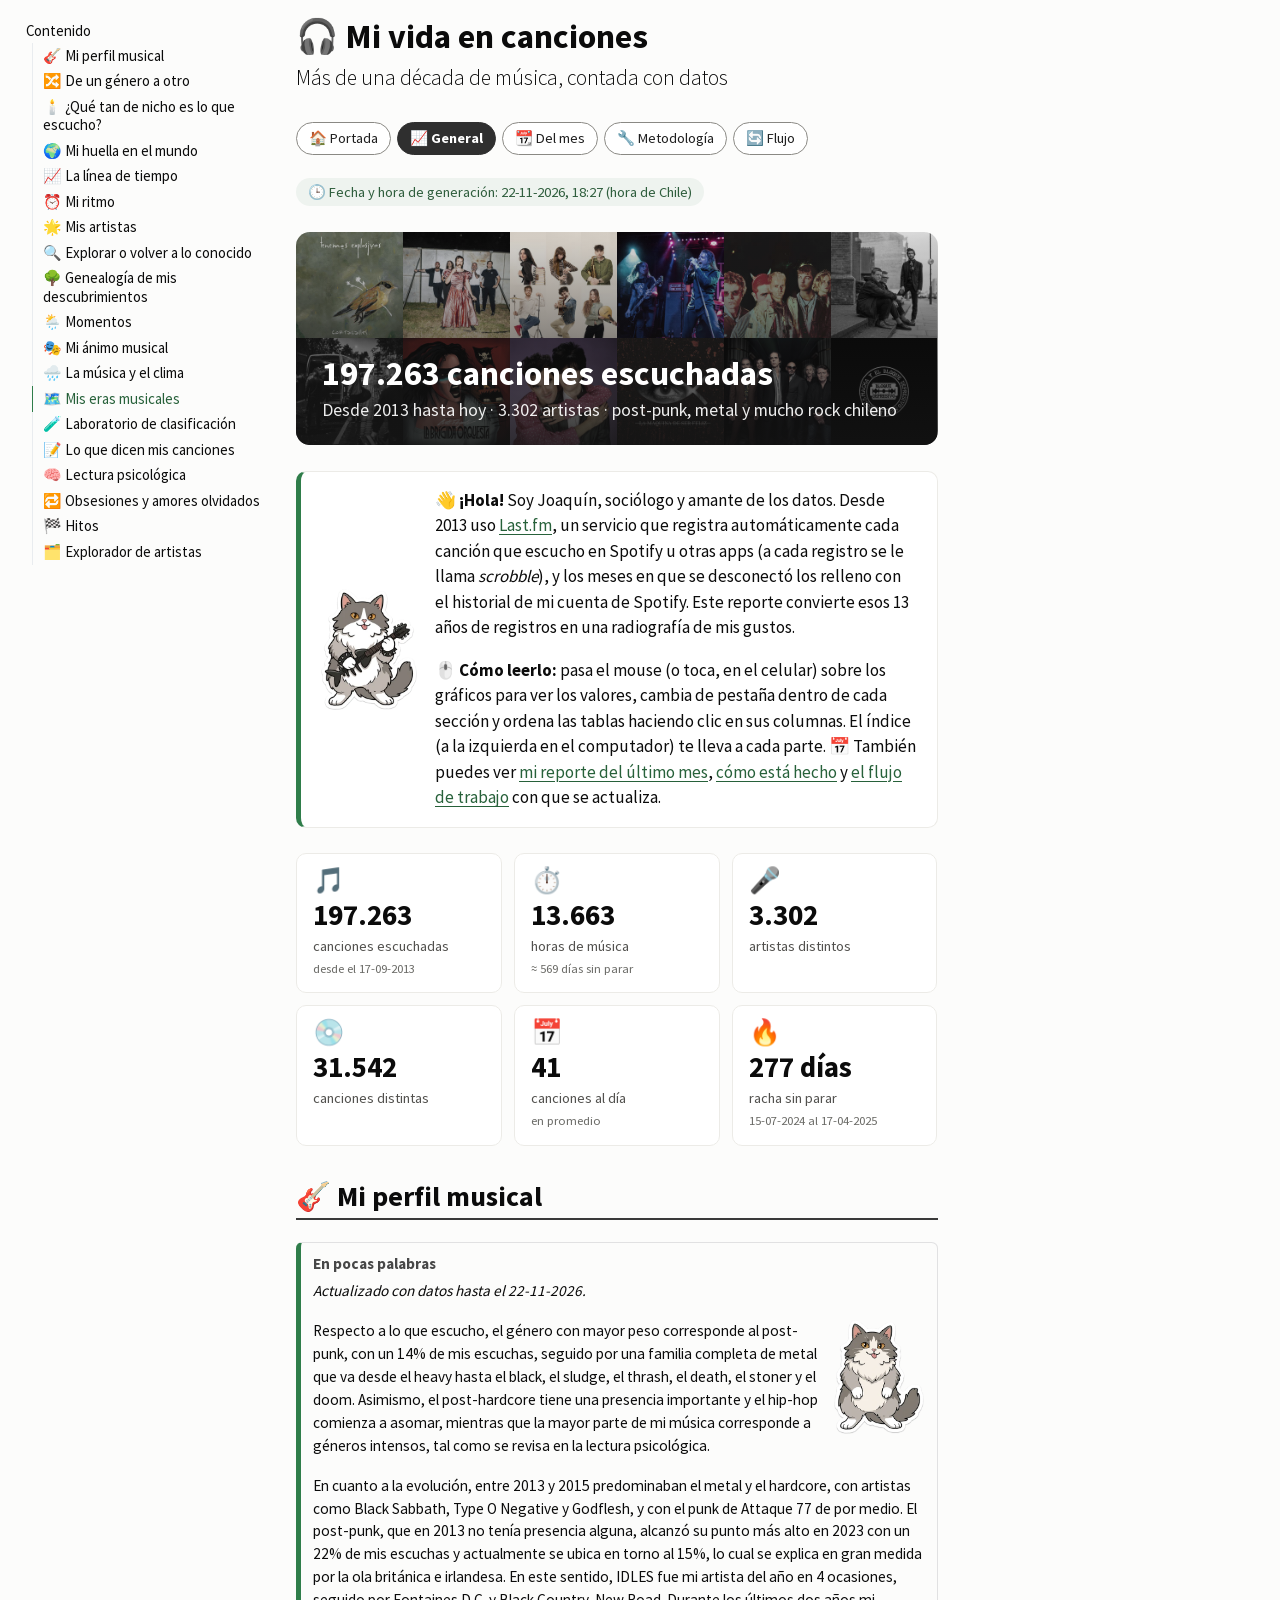
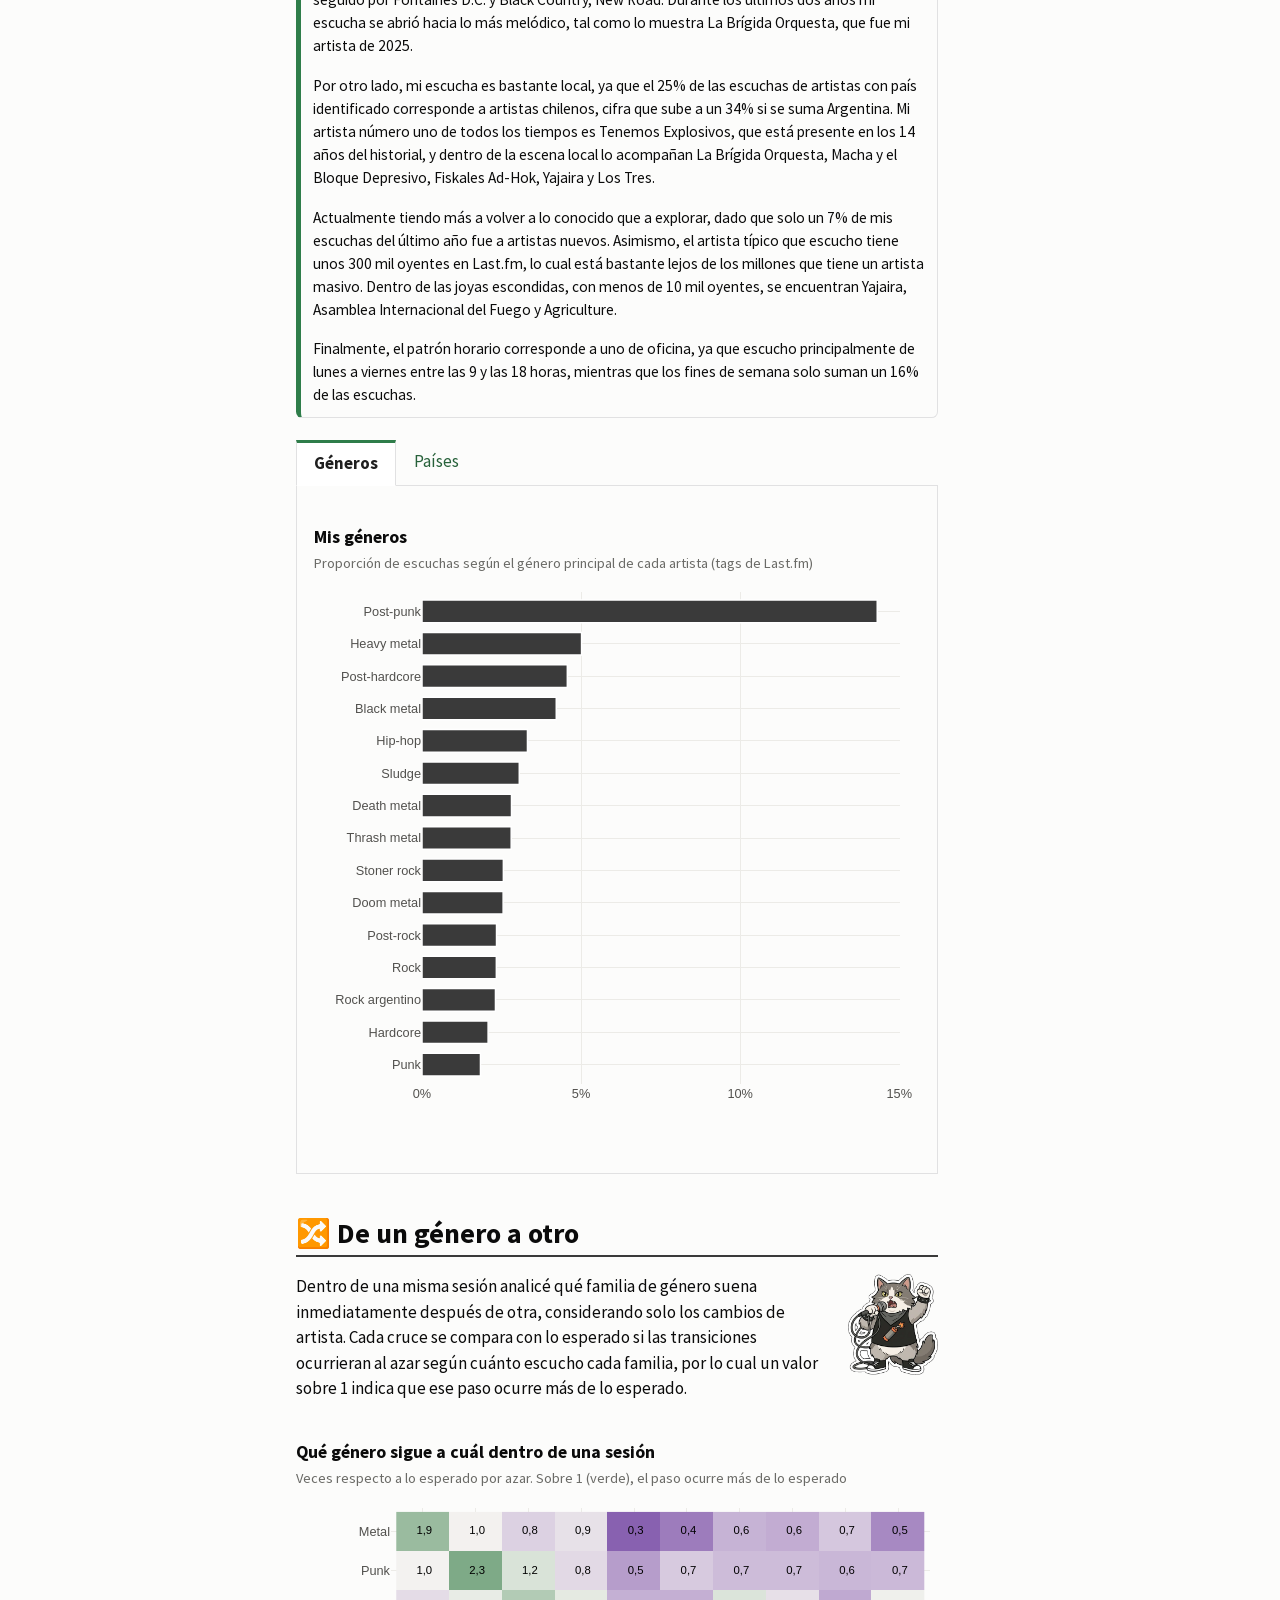
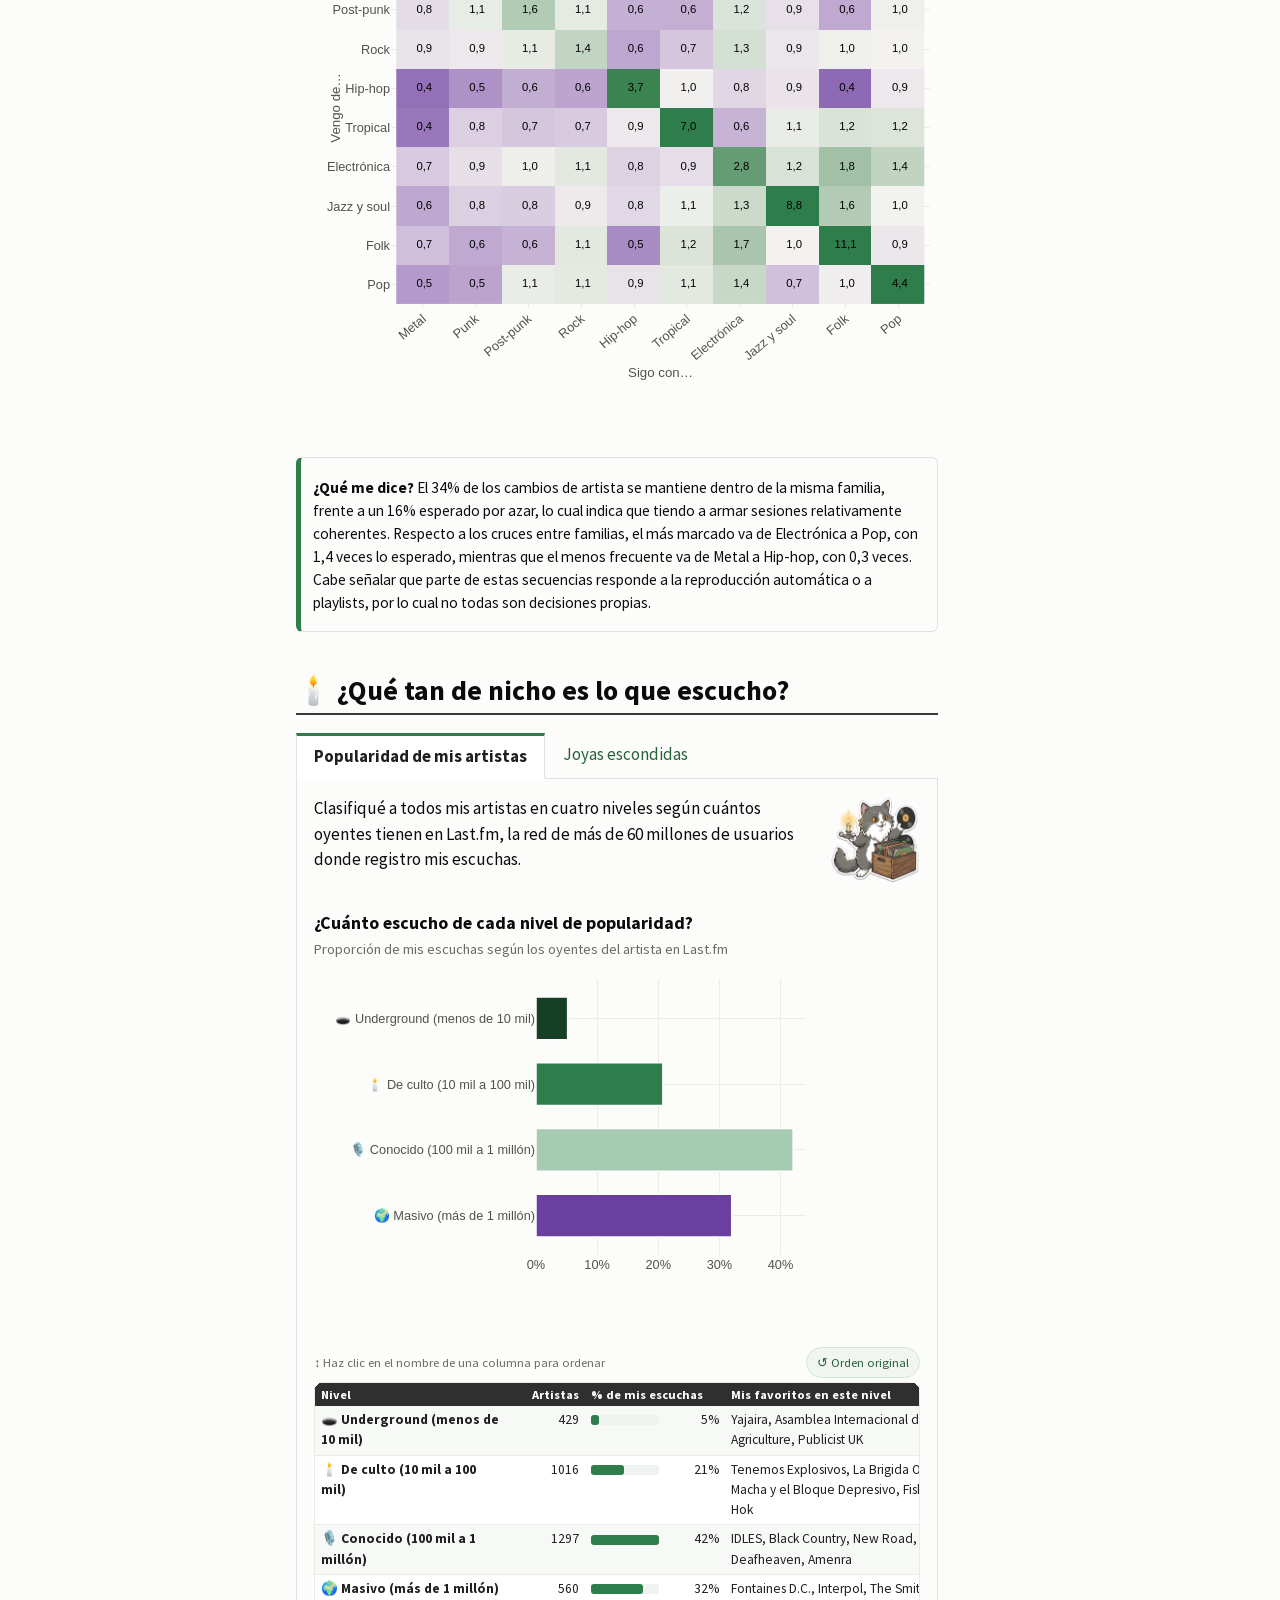
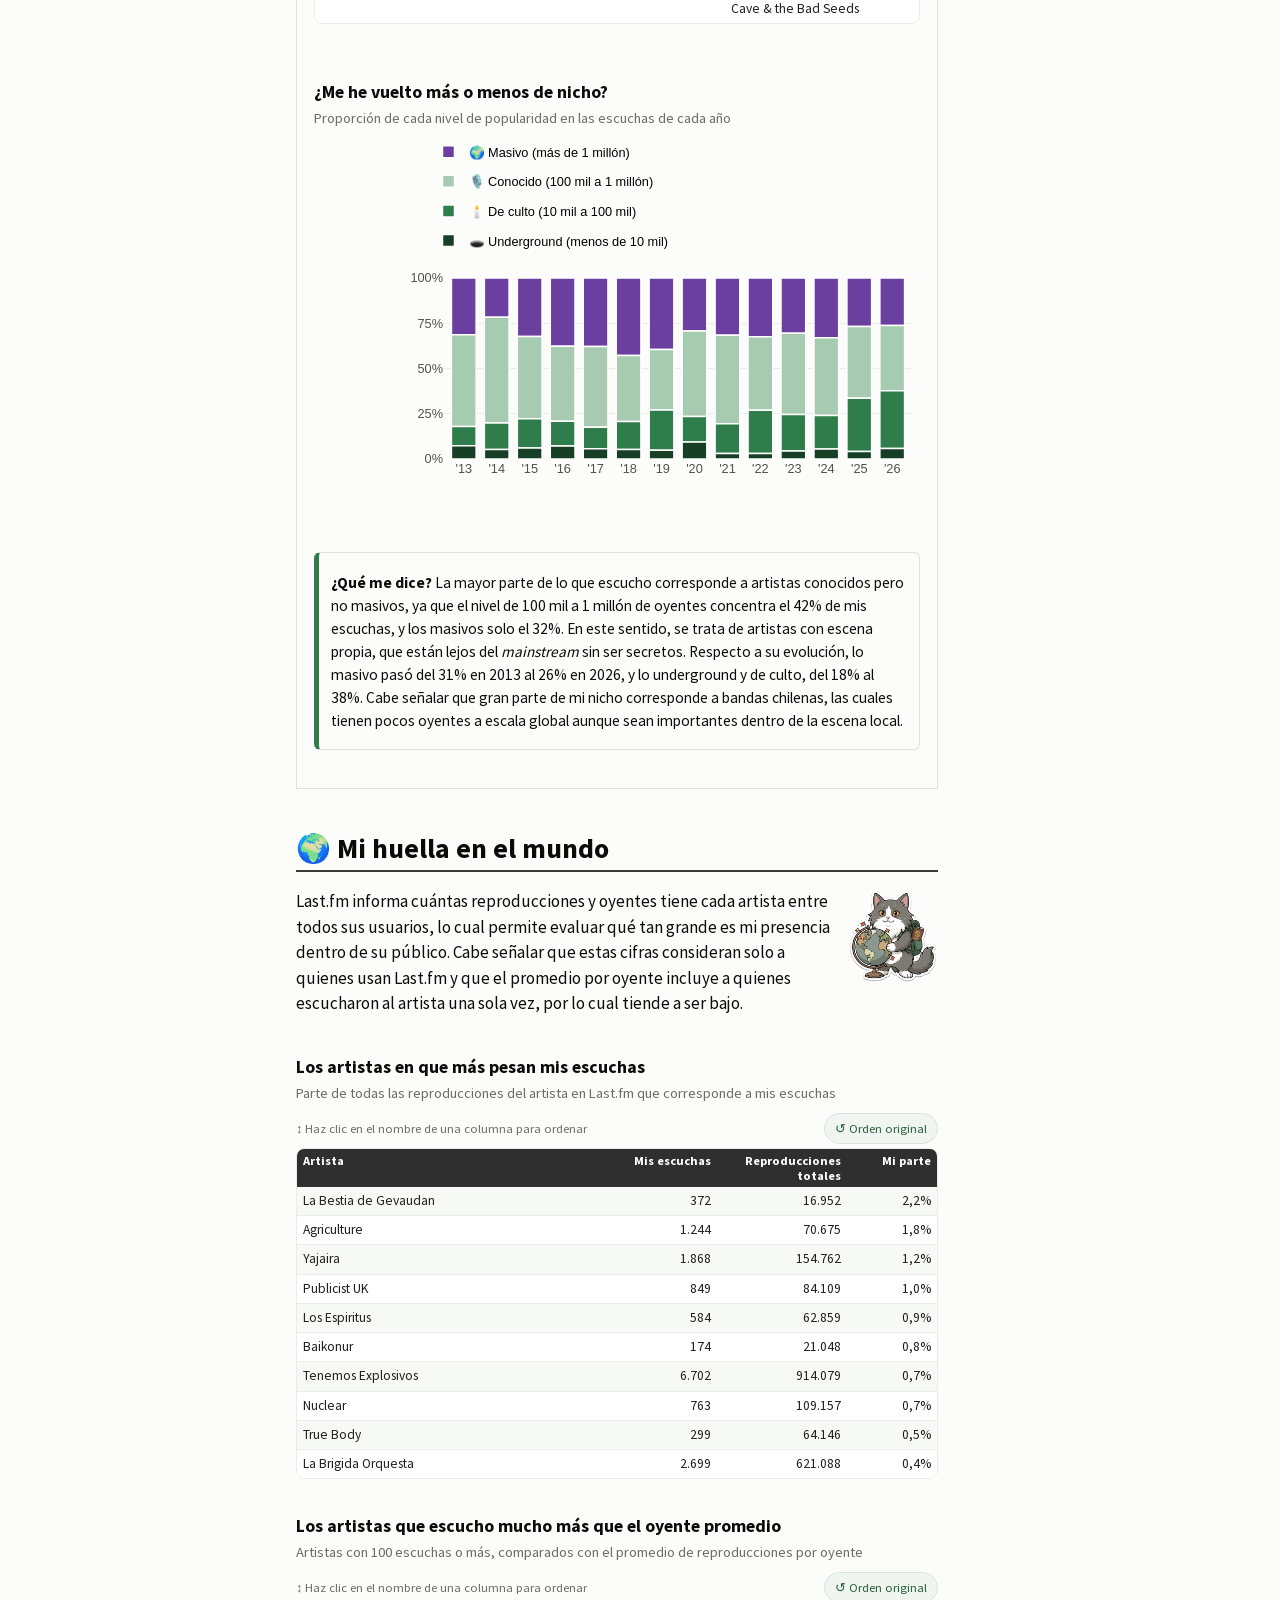
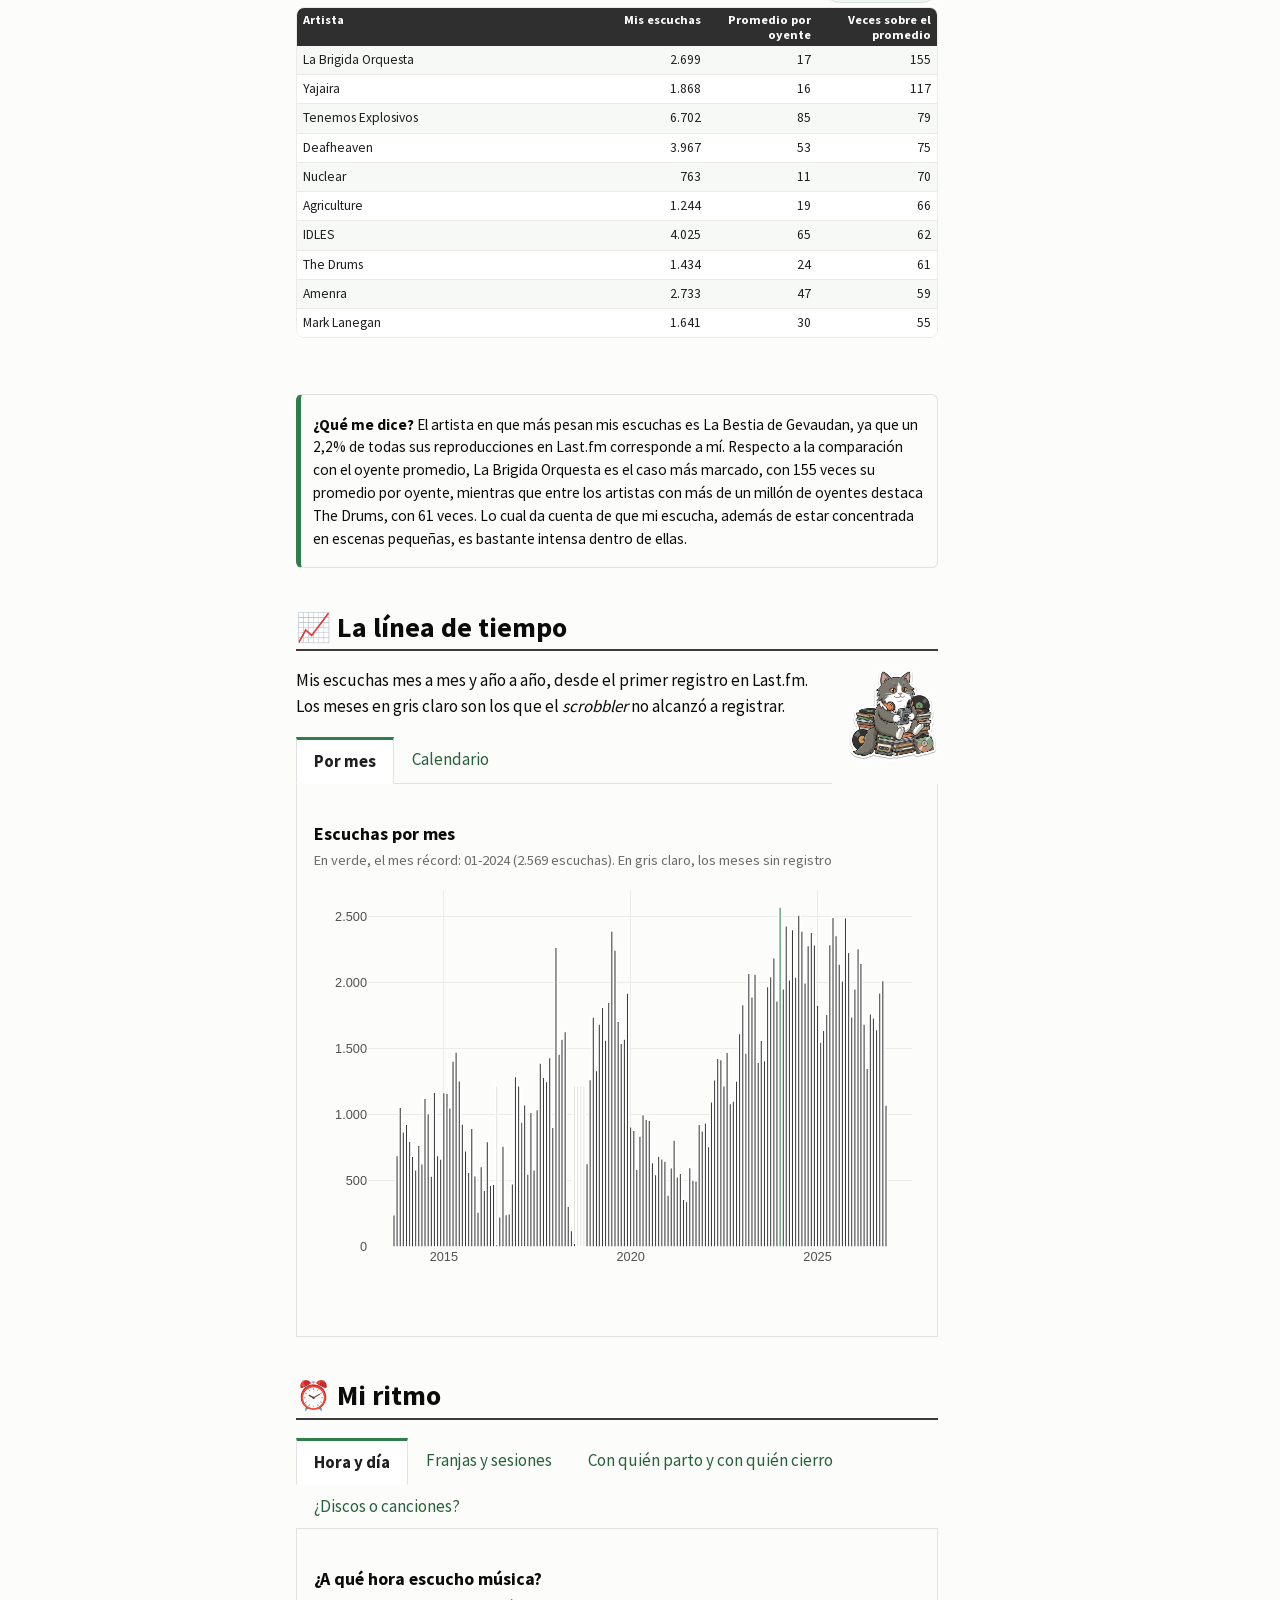
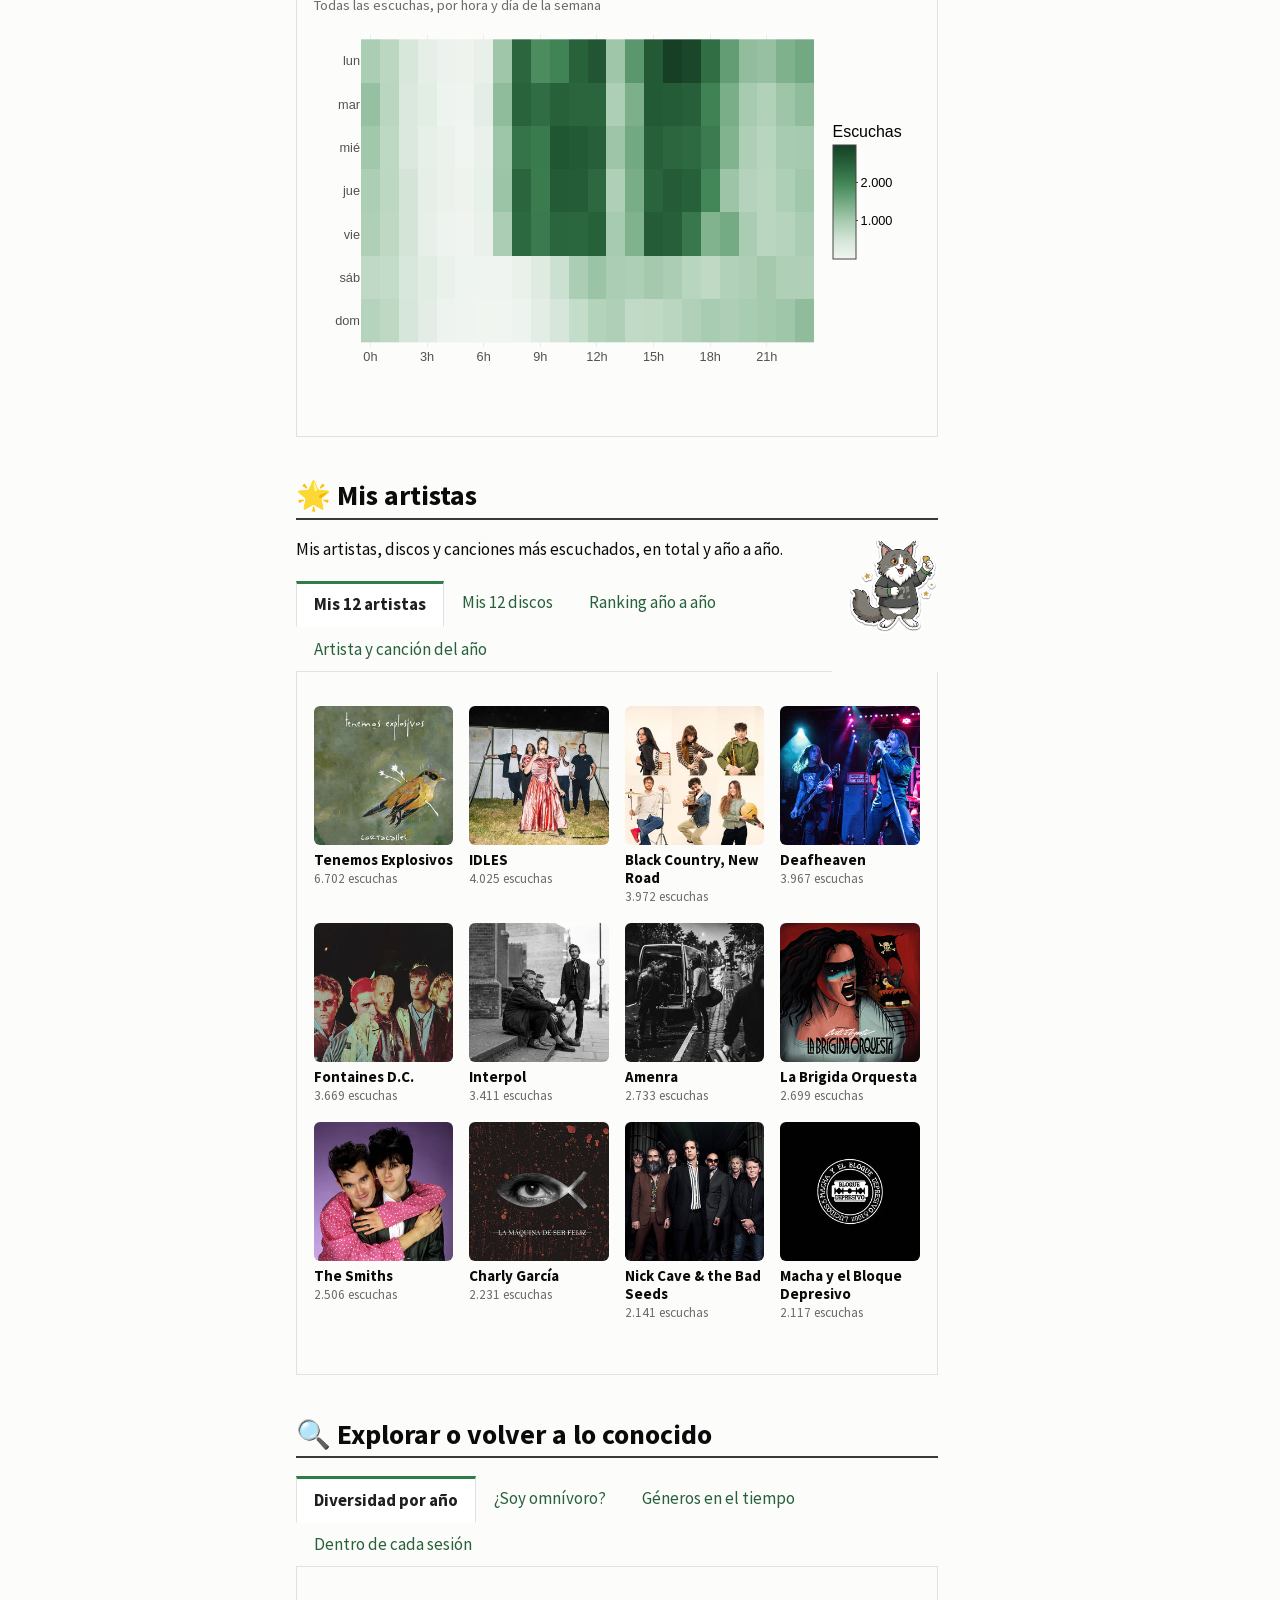
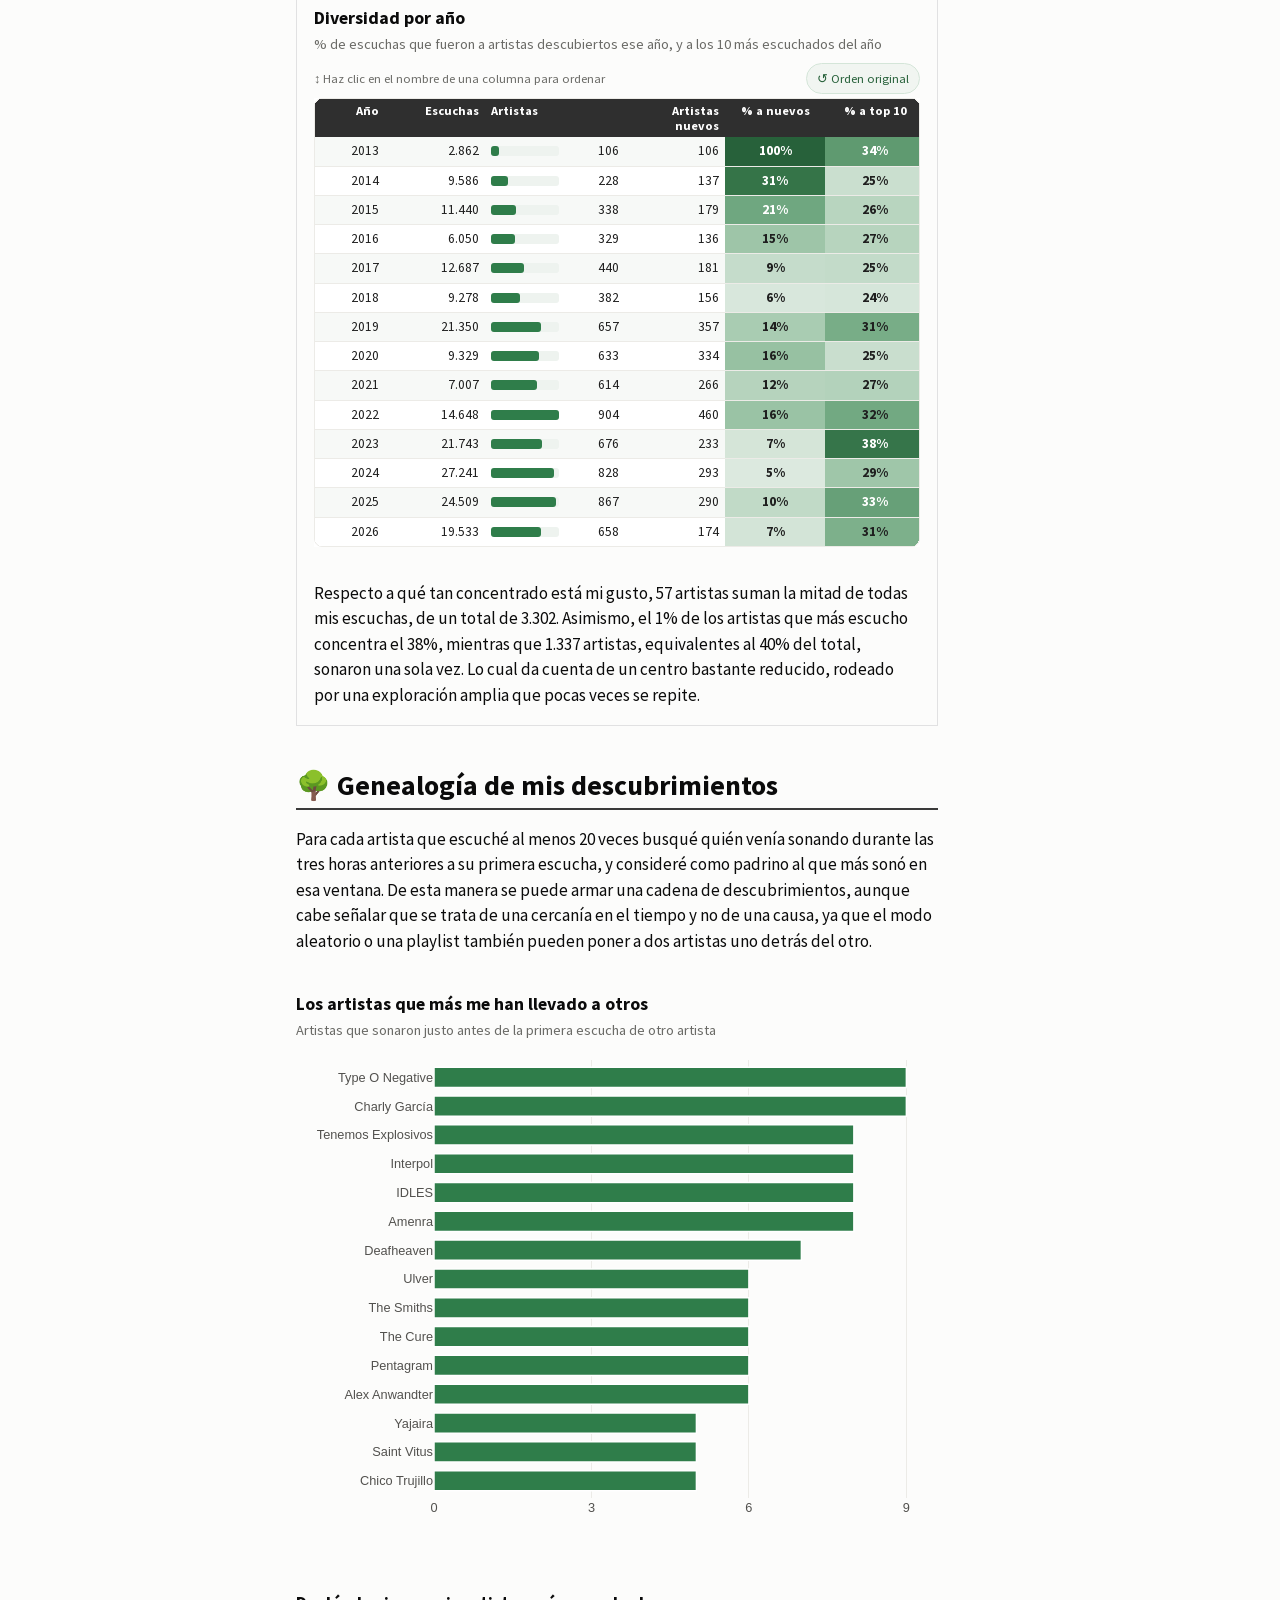
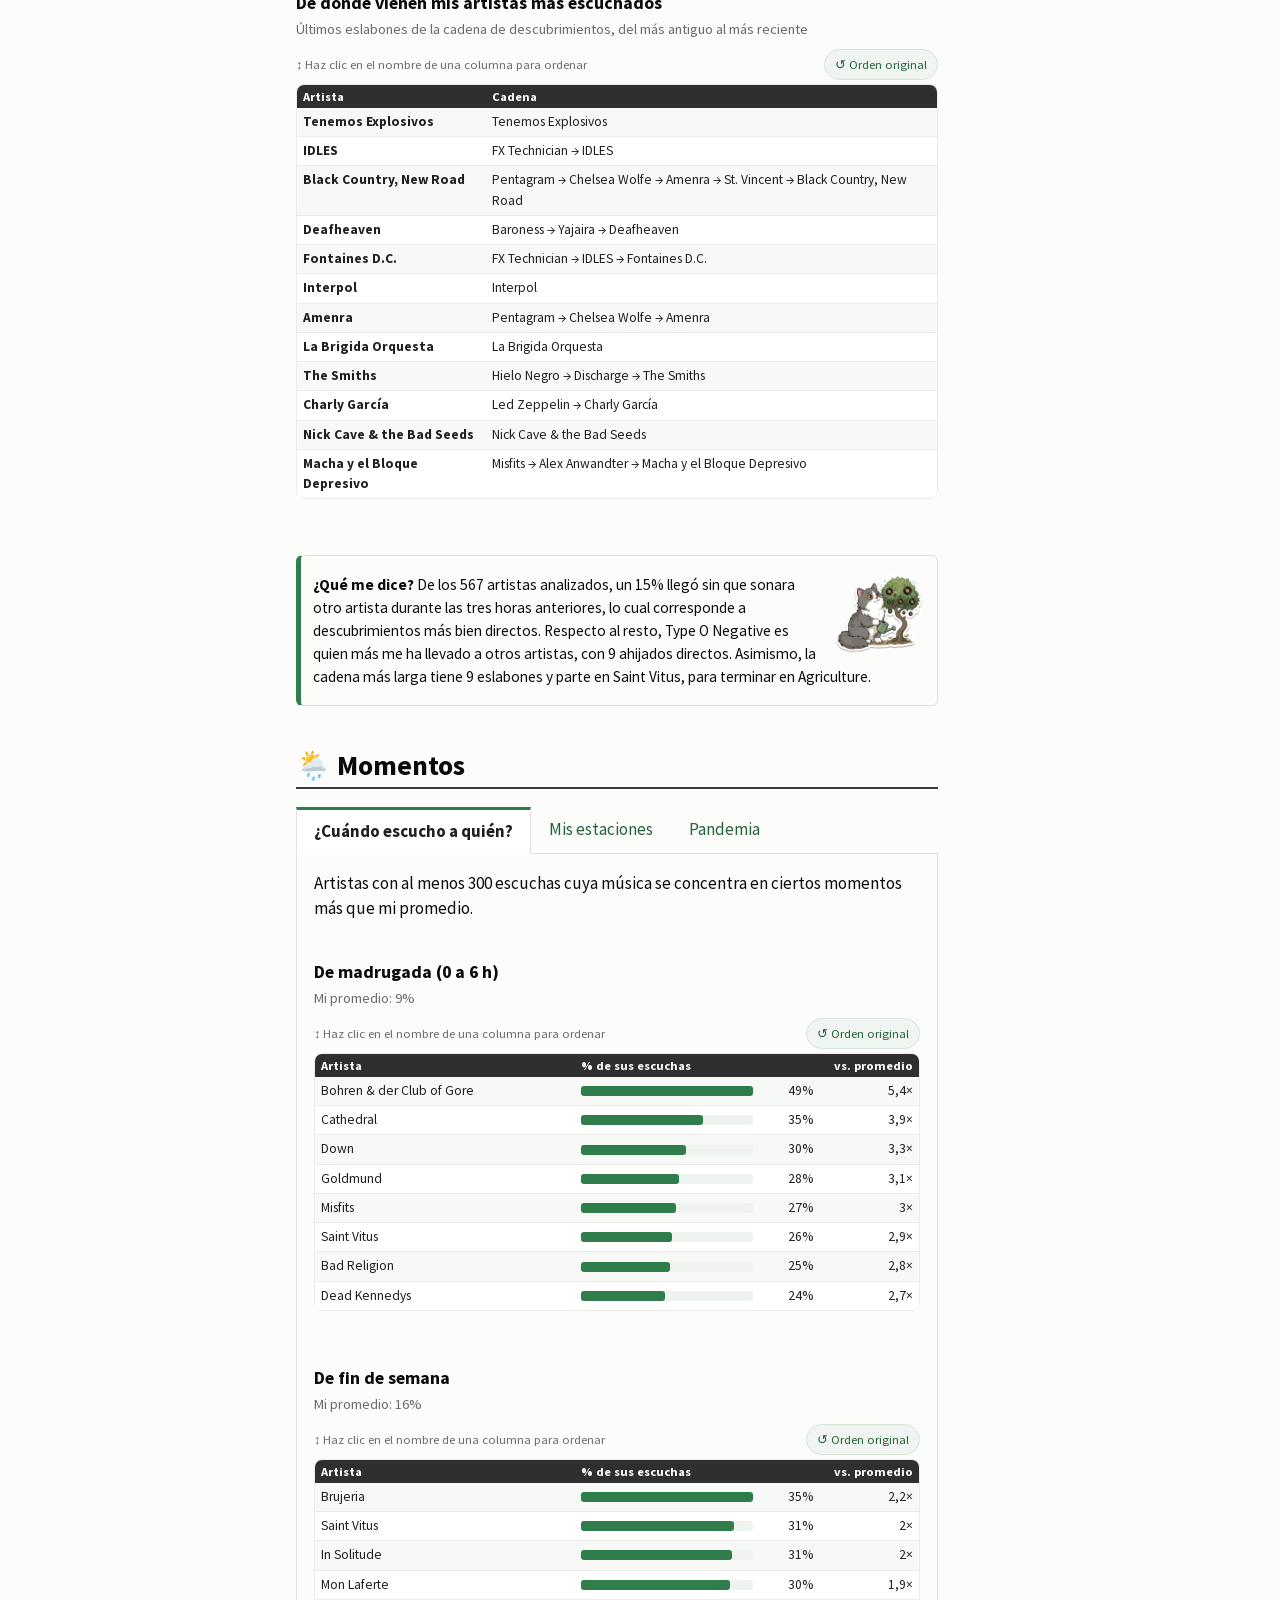
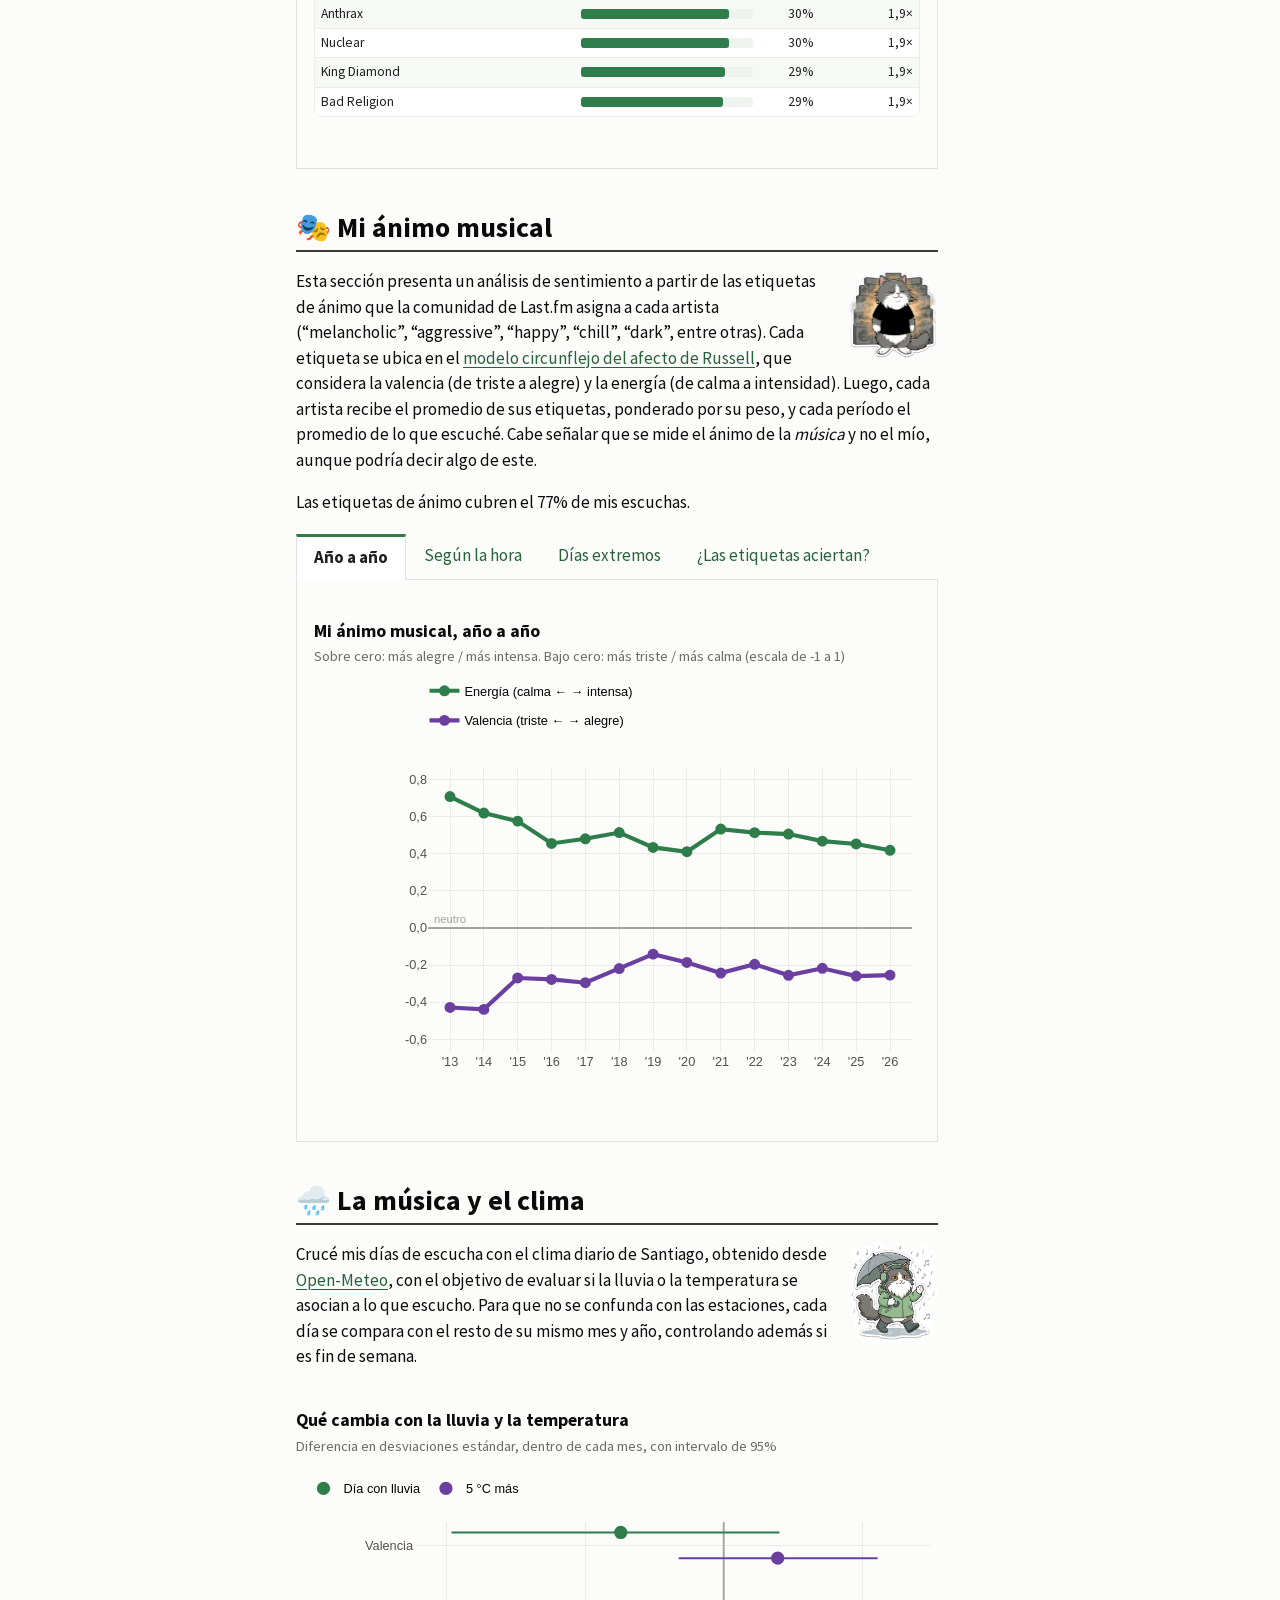
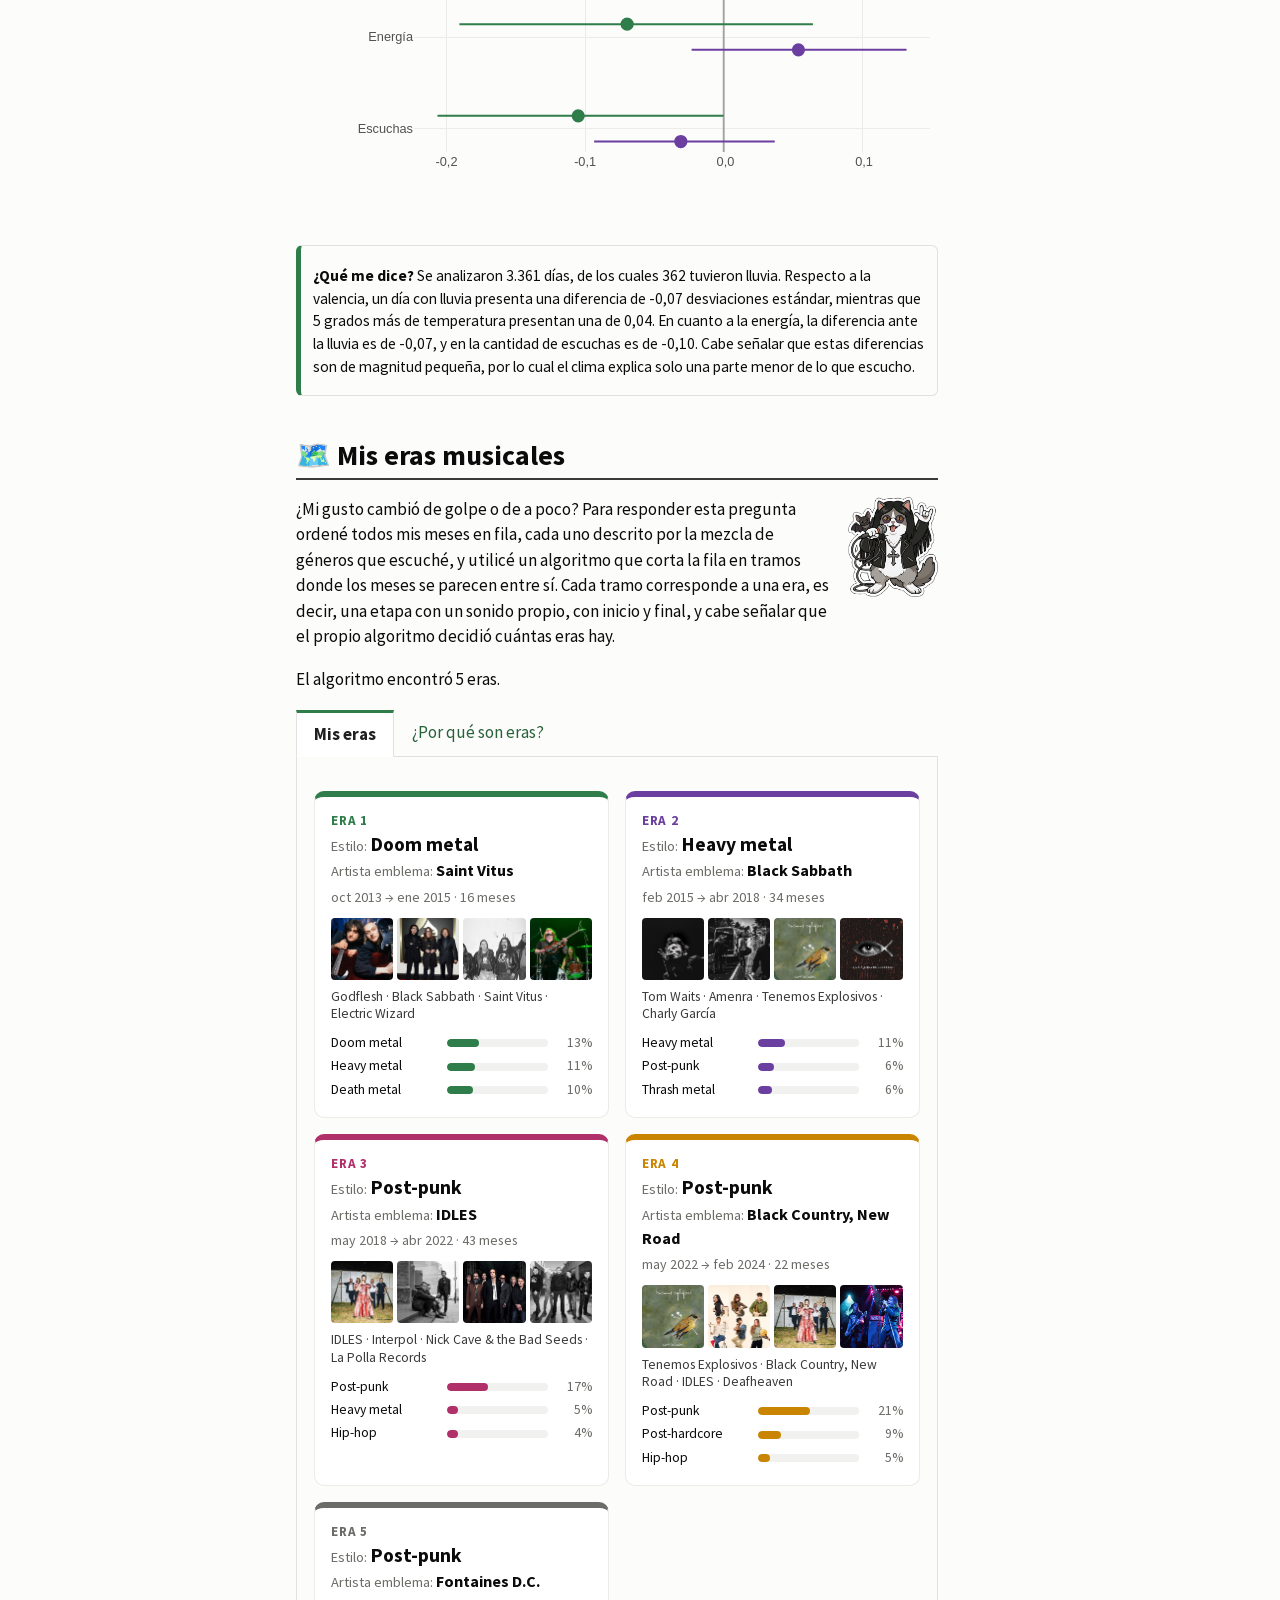
==== docs/analisis_escuchas.html @ 3fcf400b "change: reportes con las 5 letras de Tenemos Explosivos revisadas por Joaquín Cultura de la servidum" ====
<!DOCTYPE html>
<html xmlns="http://www.w3.org/1999/xhtml" lang="es" xml:lang="es"><head>

<meta charset="utf-8">
<meta name="generator" content="quarto-1.10.19">

<meta name="viewport" content="width=device-width, initial-scale=1.0, user-scalable=yes">


<title>🎧 Mi vida en canciones</title>
<style>

span.smallcaps{font-variant: small-caps;}
div.columns{display: flex; gap: 1.5em;}
div.column{flex: auto;}
@media screen {
div.columns{gap: min(4vw, 1.5em);}
div.column{overflow-x: auto;}
}
div.hanging-indent{margin-left: 1.5em; text-indent: -1.5em;}
ul.task-list{list-style: none;}
ul.task-list li input[type="checkbox"] {
width: 0.8em;
margin: 0 0.8em 0.2em -1em;  vertical-align: middle;
}
</style>


<script>/*!
 * clipboard.js v2.0.11
 * https://clipboardjs.com/
 *
 * Licensed MIT © Zeno Rocha
 */
!function(t,e){"object"==typeof exports&&"object"==typeof module?module.exports=e():"function"==typeof define&&define.amd?define([],e):"object"==typeof exports?exports.ClipboardJS=e():t.ClipboardJS=e()}(this,function(){return n={686:function(t,e,n){"use strict";n.d(e,{default:function(){return b}});var e=n(279),i=n.n(e),e=n(370),u=n.n(e),e=n(817),r=n.n(e);function c(t){try{return document.execCommand(t)}catch(t){return}}var a=function(t){t=r()(t);return c("cut"),t};function o(t,e){var n,o,t=(n=t,o="rtl"===document.documentElement.getAttribute("dir"),(t=document.createElement("textarea")).style.fontSize="12pt",t.style.border="0",t.style.padding="0",t.style.margin="0",t.style.position="absolute",t.style[o?"right":"left"]="-9999px",o=window.pageYOffset||document.documentElement.scrollTop,t.style.top="".concat(o,"px"),t.setAttribute("readonly",""),t.value=n,t);return e.container.appendChild(t),e=r()(t),c("copy"),t.remove(),e}var f=function(t){var e=1<arguments.length&&void 0!==arguments[1]?arguments[1]:{container:document.body},n="";return"string"==typeof t?n=o(t,e):t instanceof HTMLInputElement&&!["text","search","url","tel","password"].includes(null==t?void 0:t.type)?n=o(t.value,e):(n=r()(t),c("copy")),n};function l(t){return(l="function"==typeof Symbol&&"symbol"==typeof Symbol.iterator?function(t){return typeof t}:function(t){return t&&"function"==typeof Symbol&&t.constructor===Symbol&&t!==Symbol.prototype?"symbol":typeof t})(t)}var s=function(){var t=0<arguments.length&&void 0!==arguments[0]?arguments[0]:{},e=t.action,n=void 0===e?"copy":e,o=t.container,e=t.target,t=t.text;if("copy"!==n&&"cut"!==n)throw new Error('Invalid "action" value, use either "copy" or "cut"');if(void 0!==e){if(!e||"object"!==l(e)||1!==e.nodeType)throw new Error('Invalid "target" value, use a valid Element');if("copy"===n&&e.hasAttribute("disabled"))throw new Error('Invalid "target" attribute. Please use "readonly" instead of "disabled" attribute');if("cut"===n&&(e.hasAttribute("readonly")||e.hasAttribute("disabled")))throw new Error('Invalid "target" attribute. You can\'t cut text from elements with "readonly" or "disabled" attributes')}return t?f(t,{container:o}):e?"cut"===n?a(e):f(e,{container:o}):void 0};function p(t){return(p="function"==typeof Symbol&&"symbol"==typeof Symbol.iterator?function(t){return typeof t}:function(t){return t&&"function"==typeof Symbol&&t.constructor===Symbol&&t!==Symbol.prototype?"symbol":typeof t})(t)}function d(t,e){for(var n=0;n<e.length;n++){var o=e[n];o.enumerable=o.enumerable||!1,o.configurable=!0,"value"in o&&(o.writable=!0),Object.defineProperty(t,o.key,o)}}function y(t,e){return(y=Object.setPrototypeOf||function(t,e){return t.__proto__=e,t})(t,e)}function h(n){var o=function(){if("undefined"==typeof Reflect||!Reflect.construct)return!1;if(Reflect.construct.sham)return!1;if("function"==typeof Proxy)return!0;try{return Date.prototype.toString.call(Reflect.construct(Date,[],function(){})),!0}catch(t){return!1}}();return function(){var t,e=v(n);return t=o?(t=v(this).constructor,Reflect.construct(e,arguments,t)):e.apply(this,arguments),e=this,!(t=t)||"object"!==p(t)&&"function"!=typeof t?function(t){if(void 0!==t)return t;throw new ReferenceError("this hasn't been initialised - super() hasn't been called")}(e):t}}function v(t){return(v=Object.setPrototypeOf?Object.getPrototypeOf:function(t){return t.__proto__||Object.getPrototypeOf(t)})(t)}function m(t,e){t="data-clipboard-".concat(t);if(e.hasAttribute(t))return e.getAttribute(t)}var b=function(){!function(t,e){if("function"!=typeof e&&null!==e)throw new TypeError("Super expression must either be null or a function");t.prototype=Object.create(e&&e.prototype,{constructor:{value:t,writable:!0,configurable:!0}}),e&&y(t,e)}(r,i());var t,e,n,o=h(r);function r(t,e){var n;return function(t){if(!(t instanceof r))throw new TypeError("Cannot call a class as a function")}(this),(n=o.call(this)).resolveOptions(e),n.listenClick(t),n}return t=r,n=[{key:"copy",value:function(t){var e=1<arguments.length&&void 0!==arguments[1]?arguments[1]:{container:document.body};return f(t,e)}},{key:"cut",value:function(t){return a(t)}},{key:"isSupported",value:function(){var t=0<arguments.length&&void 0!==arguments[0]?arguments[0]:["copy","cut"],t="string"==typeof t?[t]:t,e=!!document.queryCommandSupported;return t.forEach(function(t){e=e&&!!document.queryCommandSupported(t)}),e}}],(e=[{key:"resolveOptions",value:function(){var t=0<arguments.length&&void 0!==arguments[0]?arguments[0]:{};this.action="function"==typeof t.action?t.action:this.defaultAction,this.target="function"==typeof t.target?t.target:this.defaultTarget,this.text="function"==typeof t.text?t.text:this.defaultText,this.container="object"===p(t.container)?t.container:document.body}},{key:"listenClick",value:function(t){var e=this;this.listener=u()(t,"click",function(t){return e.onClick(t)})}},{key:"onClick",value:function(t){var e=t.delegateTarget||t.currentTarget,n=this.action(e)||"copy",t=s({action:n,container:this.container,target:this.target(e),text:this.text(e)});this.emit(t?"success":"error",{action:n,text:t,trigger:e,clearSelection:function(){e&&e.focus(),window.getSelection().removeAllRanges()}})}},{key:"defaultAction",value:function(t){return m("action",t)}},{key:"defaultTarget",value:function(t){t=m("target",t);if(t)return document.querySelector(t)}},{key:"defaultText",value:function(t){return m("text",t)}},{key:"destroy",value:function(){this.listener.destroy()}}])&&d(t.prototype,e),n&&d(t,n),r}()},828:function(t){var e;"undefined"==typeof Element||Element.prototype.matches||((e=Element.prototype).matches=e.matchesSelector||e.mozMatchesSelector||e.msMatchesSelector||e.oMatchesSelector||e.webkitMatchesSelector),t.exports=function(t,e){for(;t&&9!==t.nodeType;){if("function"==typeof t.matches&&t.matches(e))return t;t=t.parentNode}}},438:function(t,e,n){var u=n(828);function i(t,e,n,o,r){var i=function(e,n,t,o){return function(t){t.delegateTarget=u(t.target,n),t.delegateTarget&&o.call(e,t)}}.apply(this,arguments);return t.addEventListener(n,i,r),{destroy:function(){t.removeEventListener(n,i,r)}}}t.exports=function(t,e,n,o,r){return"function"==typeof t.addEventListener?i.apply(null,arguments):"function"==typeof n?i.bind(null,document).apply(null,arguments):("string"==typeof t&&(t=document.querySelectorAll(t)),Array.prototype.map.call(t,function(t){return i(t,e,n,o,r)}))}},879:function(t,n){n.node=function(t){return void 0!==t&&t instanceof HTMLElement&&1===t.nodeType},n.nodeList=function(t){var e=Object.prototype.toString.call(t);return void 0!==t&&("[object NodeList]"===e||"[object HTMLCollection]"===e)&&"length"in t&&(0===t.length||n.node(t[0]))},n.string=function(t){return"string"==typeof t||t instanceof String},n.fn=function(t){return"[object Function]"===Object.prototype.toString.call(t)}},370:function(t,e,n){var f=n(879),l=n(438);t.exports=function(t,e,n){if(!t&&!e&&!n)throw new Error("Missing required arguments");if(!f.string(e))throw new TypeError("Second argument must be a String");if(!f.fn(n))throw new TypeError("Third argument must be a Function");if(f.node(t))return c=e,a=n,(u=t).addEventListener(c,a),{destroy:function(){u.removeEventListener(c,a)}};if(f.nodeList(t))return o=t,r=e,i=n,Array.prototype.forEach.call(o,function(t){t.addEventListener(r,i)}),{destroy:function(){Array.prototype.forEach.call(o,function(t){t.removeEventListener(r,i)})}};if(f.string(t))return t=t,e=e,n=n,l(document.body,t,e,n);throw new TypeError("First argument must be a String, HTMLElement, HTMLCollection, or NodeList");var o,r,i,u,c,a}},817:function(t){t.exports=function(t){var e,n="SELECT"===t.nodeName?(t.focus(),t.value):"INPUT"===t.nodeName||"TEXTAREA"===t.nodeName?((e=t.hasAttribute("readonly"))||t.setAttribute("readonly",""),t.select(),t.setSelectionRange(0,t.value.length),e||t.removeAttribute("readonly"),t.value):(t.hasAttribute("contenteditable")&&t.focus(),n=window.getSelection(),(e=document.createRange()).selectNodeContents(t),n.removeAllRanges(),n.addRange(e),n.toString());return n}},279:function(t){function e(){}e.prototype={on:function(t,e,n){var o=this.e||(this.e={});return(o[t]||(o[t]=[])).push({fn:e,ctx:n}),this},once:function(t,e,n){var o=this;function r(){o.off(t,r),e.apply(n,arguments)}return r._=e,this.on(t,r,n)},emit:function(t){for(var e=[].slice.call(arguments,1),n=((this.e||(this.e={}))[t]||[]).slice(),o=0,r=n.length;o<r;o++)n[o].fn.apply(n[o].ctx,e);return this},off:function(t,e){var n=this.e||(this.e={}),o=n[t],r=[];if(o&&e)for(var i=0,u=o.length;i<u;i++)o[i].fn!==e&&o[i].fn._!==e&&r.push(o[i]);return r.length?n[t]=r:delete n[t],this}},t.exports=e,t.exports.TinyEmitter=e}},r={},o.n=function(t){var e=t&&t.__esModule?function(){return t.default}:function(){return t};return o.d(e,{a:e}),e},o.d=function(t,e){for(var n in e)o.o(e,n)&&!o.o(t,n)&&Object.defineProperty(t,n,{enumerable:!0,get:e[n]})},o.o=function(t,e){return Object.prototype.hasOwnProperty.call(t,e)},o(686).default;function o(t){if(r[t])return r[t].exports;var e=r[t]={exports:{}};return n[t](e,e.exports,o),e.exports}var n,r});</script>
<script src="[data-uri]" type="module"></script>
<script src="[data-uri]" type="module"></script>
<script>/**
 * @popperjs/core v2.11.7 - MIT License
 */

!function(e,t){"object"==typeof exports&&"undefined"!=typeof module?t(exports):"function"==typeof define&&define.amd?define(["exports"],t):t((e="undefined"!=typeof globalThis?globalThis:e||self).Popper={})}(this,(function(e){"use strict";function t(e){if(null==e)return window;if("[object Window]"!==e.toString()){var t=e.ownerDocument;return t&&t.defaultView||window}return e}function n(e){return e instanceof t(e).Element||e instanceof Element}function r(e){return e instanceof t(e).HTMLElement||e instanceof HTMLElement}function o(e){return"undefined"!=typeof ShadowRoot&&(e instanceof t(e).ShadowRoot||e instanceof ShadowRoot)}var i=Math.max,a=Math.min,s=Math.round;function f(){var e=navigator.userAgentData;return null!=e&&e.brands&&Array.isArray(e.brands)?e.brands.map((function(e){return e.brand+"/"+e.version})).join(" "):navigator.userAgent}function c(){return!/^((?!chrome|android).)*safari/i.test(f())}function p(e,o,i){void 0===o&&(o=!1),void 0===i&&(i=!1);var a=e.getBoundingClientRect(),f=1,p=1;o&&r(e)&&(f=e.offsetWidth>0&&s(a.width)/e.offsetWidth||1,p=e.offsetHeight>0&&s(a.height)/e.offsetHeight||1);var u=(n(e)?t(e):window).visualViewport,l=!c()&&i,d=(a.left+(l&&u?u.offsetLeft:0))/f,h=(a.top+(l&&u?u.offsetTop:0))/p,m=a.width/f,v=a.height/p;return{width:m,height:v,top:h,right:d+m,bottom:h+v,left:d,x:d,y:h}}function u(e){var n=t(e);return{scrollLeft:n.pageXOffset,scrollTop:n.pageYOffset}}function l(e){return e?(e.nodeName||"").toLowerCase():null}function d(e){return((n(e)?e.ownerDocument:e.document)||window.document).documentElement}function h(e){return p(d(e)).left+u(e).scrollLeft}function m(e){return t(e).getComputedStyle(e)}function v(e){var t=m(e),n=t.overflow,r=t.overflowX,o=t.overflowY;return/auto|scroll|overlay|hidden/.test(n+o+r)}function y(e,n,o){void 0===o&&(o=!1);var i,a,f=r(n),c=r(n)&&function(e){var t=e.getBoundingClientRect(),n=s(t.width)/e.offsetWidth||1,r=s(t.height)/e.offsetHeight||1;return 1!==n||1!==r}(n),m=d(n),y=p(e,c,o),g={scrollLeft:0,scrollTop:0},b={x:0,y:0};return(f||!f&&!o)&&(("body"!==l(n)||v(m))&&(g=(i=n)!==t(i)&&r(i)?{scrollLeft:(a=i).scrollLeft,scrollTop:a.scrollTop}:u(i)),r(n)?((b=p(n,!0)).x+=n.clientLeft,b.y+=n.clientTop):m&&(b.x=h(m))),{x:y.left+g.scrollLeft-b.x,y:y.top+g.scrollTop-b.y,width:y.width,height:y.height}}function g(e){var t=p(e),n=e.offsetWidth,r=e.offsetHeight;return Math.abs(t.width-n)<=1&&(n=t.width),Math.abs(t.height-r)<=1&&(r=t.height),{x:e.offsetLeft,y:e.offsetTop,width:n,height:r}}function b(e){return"html"===l(e)?e:e.assignedSlot||e.parentNode||(o(e)?e.host:null)||d(e)}function x(e){return["html","body","#document"].indexOf(l(e))>=0?e.ownerDocument.body:r(e)&&v(e)?e:x(b(e))}function w(e,n){var r;void 0===n&&(n=[]);var o=x(e),i=o===(null==(r=e.ownerDocument)?void 0:r.body),a=t(o),s=i?[a].concat(a.visualViewport||[],v(o)?o:[]):o,f=n.concat(s);return i?f:f.concat(w(b(s)))}function O(e){return["table","td","th"].indexOf(l(e))>=0}function j(e){return r(e)&&"fixed"!==m(e).position?e.offsetParent:null}function E(e){for(var n=t(e),i=j(e);i&&O(i)&&"static"===m(i).position;)i=j(i);return i&&("html"===l(i)||"body"===l(i)&&"static"===m(i).position)?n:i||function(e){var t=/firefox/i.test(f());if(/Trident/i.test(f())&&r(e)&&"fixed"===m(e).position)return null;var n=b(e);for(o(n)&&(n=n.host);r(n)&&["html","body"].indexOf(l(n))<0;){var i=m(n);if("none"!==i.transform||"none"!==i.perspective||"paint"===i.contain||-1!==["transform","perspective"].indexOf(i.willChange)||t&&"filter"===i.willChange||t&&i.filter&&"none"!==i.filter)return n;n=n.parentNode}return null}(e)||n}var D="top",A="bottom",L="right",P="left",M="auto",k=[D,A,L,P],W="start",B="end",H="viewport",T="popper",R=k.reduce((function(e,t){return e.concat([t+"-"+W,t+"-"+B])}),[]),S=[].concat(k,[M]).reduce((function(e,t){return e.concat([t,t+"-"+W,t+"-"+B])}),[]),V=["beforeRead","read","afterRead","beforeMain","main","afterMain","beforeWrite","write","afterWrite"];function q(e){var t=new Map,n=new Set,r=[];function o(e){n.add(e.name),[].concat(e.requires||[],e.requiresIfExists||[]).forEach((function(e){if(!n.has(e)){var r=t.get(e);r&&o(r)}})),r.push(e)}return e.forEach((function(e){t.set(e.name,e)})),e.forEach((function(e){n.has(e.name)||o(e)})),r}function C(e){return e.split("-")[0]}function N(e,t){var n=t.getRootNode&&t.getRootNode();if(e.contains(t))return!0;if(n&&o(n)){var r=t;do{if(r&&e.isSameNode(r))return!0;r=r.parentNode||r.host}while(r)}return!1}function I(e){return Object.assign({},e,{left:e.x,top:e.y,right:e.x+e.width,bottom:e.y+e.height})}function _(e,r,o){return r===H?I(function(e,n){var r=t(e),o=d(e),i=r.visualViewport,a=o.clientWidth,s=o.clientHeight,f=0,p=0;if(i){a=i.width,s=i.height;var u=c();(u||!u&&"fixed"===n)&&(f=i.offsetLeft,p=i.offsetTop)}return{width:a,height:s,x:f+h(e),y:p}}(e,o)):n(r)?function(e,t){var n=p(e,!1,"fixed"===t);return n.top=n.top+e.clientTop,n.left=n.left+e.clientLeft,n.bottom=n.top+e.clientHeight,n.right=n.left+e.clientWidth,n.width=e.clientWidth,n.height=e.clientHeight,n.x=n.left,n.y=n.top,n}(r,o):I(function(e){var t,n=d(e),r=u(e),o=null==(t=e.ownerDocument)?void 0:t.body,a=i(n.scrollWidth,n.clientWidth,o?o.scrollWidth:0,o?o.clientWidth:0),s=i(n.scrollHeight,n.clientHeight,o?o.scrollHeight:0,o?o.clientHeight:0),f=-r.scrollLeft+h(e),c=-r.scrollTop;return"rtl"===m(o||n).direction&&(f+=i(n.clientWidth,o?o.clientWidth:0)-a),{width:a,height:s,x:f,y:c}}(d(e)))}function F(e,t,o,s){var f="clippingParents"===t?function(e){var t=w(b(e)),o=["absolute","fixed"].indexOf(m(e).position)>=0&&r(e)?E(e):e;return n(o)?t.filter((function(e){return n(e)&&N(e,o)&&"body"!==l(e)})):[]}(e):[].concat(t),c=[].concat(f,[o]),p=c[0],u=c.reduce((function(t,n){var r=_(e,n,s);return t.top=i(r.top,t.top),t.right=a(r.right,t.right),t.bottom=a(r.bottom,t.bottom),t.left=i(r.left,t.left),t}),_(e,p,s));return u.width=u.right-u.left,u.height=u.bottom-u.top,u.x=u.left,u.y=u.top,u}function U(e){return e.split("-")[1]}function z(e){return["top","bottom"].indexOf(e)>=0?"x":"y"}function X(e){var t,n=e.reference,r=e.element,o=e.placement,i=o?C(o):null,a=o?U(o):null,s=n.x+n.width/2-r.width/2,f=n.y+n.height/2-r.height/2;switch(i){case D:t={x:s,y:n.y-r.height};break;case A:t={x:s,y:n.y+n.height};break;case L:t={x:n.x+n.width,y:f};break;case P:t={x:n.x-r.width,y:f};break;default:t={x:n.x,y:n.y}}var c=i?z(i):null;if(null!=c){var p="y"===c?"height":"width";switch(a){case W:t[c]=t[c]-(n[p]/2-r[p]/2);break;case B:t[c]=t[c]+(n[p]/2-r[p]/2)}}return t}function Y(e){return Object.assign({},{top:0,right:0,bottom:0,left:0},e)}function G(e,t){return t.reduce((function(t,n){return t[n]=e,t}),{})}function J(e,t){void 0===t&&(t={});var r=t,o=r.placement,i=void 0===o?e.placement:o,a=r.strategy,s=void 0===a?e.strategy:a,f=r.boundary,c=void 0===f?"clippingParents":f,u=r.rootBoundary,l=void 0===u?H:u,h=r.elementContext,m=void 0===h?T:h,v=r.altBoundary,y=void 0!==v&&v,g=r.padding,b=void 0===g?0:g,x=Y("number"!=typeof b?b:G(b,k)),w=m===T?"reference":T,O=e.rects.popper,j=e.elements[y?w:m],E=F(n(j)?j:j.contextElement||d(e.elements.popper),c,l,s),P=p(e.elements.reference),M=X({reference:P,element:O,strategy:"absolute",placement:i}),W=I(Object.assign({},O,M)),B=m===T?W:P,R={top:E.top-B.top+x.top,bottom:B.bottom-E.bottom+x.bottom,left:E.left-B.left+x.left,right:B.right-E.right+x.right},S=e.modifiersData.offset;if(m===T&&S){var V=S[i];Object.keys(R).forEach((function(e){var t=[L,A].indexOf(e)>=0?1:-1,n=[D,A].indexOf(e)>=0?"y":"x";R[e]+=V[n]*t}))}return R}var K={placement:"bottom",modifiers:[],strategy:"absolute"};function Q(){for(var e=arguments.length,t=new Array(e),n=0;n<e;n++)t[n]=arguments[n];return!t.some((function(e){return!(e&&"function"==typeof e.getBoundingClientRect)}))}function Z(e){void 0===e&&(e={});var t=e,r=t.defaultModifiers,o=void 0===r?[]:r,i=t.defaultOptions,a=void 0===i?K:i;return function(e,t,r){void 0===r&&(r=a);var i,s,f={placement:"bottom",orderedModifiers:[],options:Object.assign({},K,a),modifiersData:{},elements:{reference:e,popper:t},attributes:{},styles:{}},c=[],p=!1,u={state:f,setOptions:function(r){var i="function"==typeof r?r(f.options):r;l(),f.options=Object.assign({},a,f.options,i),f.scrollParents={reference:n(e)?w(e):e.contextElement?w(e.contextElement):[],popper:w(t)};var s,p,d=function(e){var t=q(e);return V.reduce((function(e,n){return e.concat(t.filter((function(e){return e.phase===n})))}),[])}((s=[].concat(o,f.options.modifiers),p=s.reduce((function(e,t){var n=e[t.name];return e[t.name]=n?Object.assign({},n,t,{options:Object.assign({},n.options,t.options),data:Object.assign({},n.data,t.data)}):t,e}),{}),Object.keys(p).map((function(e){return p[e]}))));return f.orderedModifiers=d.filter((function(e){return e.enabled})),f.orderedModifiers.forEach((function(e){var t=e.name,n=e.options,r=void 0===n?{}:n,o=e.effect;if("function"==typeof o){var i=o({state:f,name:t,instance:u,options:r}),a=function(){};c.push(i||a)}})),u.update()},forceUpdate:function(){if(!p){var e=f.elements,t=e.reference,n=e.popper;if(Q(t,n)){f.rects={reference:y(t,E(n),"fixed"===f.options.strategy),popper:g(n)},f.reset=!1,f.placement=f.options.placement,f.orderedModifiers.forEach((function(e){return f.modifiersData[e.name]=Object.assign({},e.data)}));for(var r=0;r<f.orderedModifiers.length;r++)if(!0!==f.reset){var o=f.orderedModifiers[r],i=o.fn,a=o.options,s=void 0===a?{}:a,c=o.name;"function"==typeof i&&(f=i({state:f,options:s,name:c,instance:u})||f)}else f.reset=!1,r=-1}}},update:(i=function(){return new Promise((function(e){u.forceUpdate(),e(f)}))},function(){return s||(s=new Promise((function(e){Promise.resolve().then((function(){s=void 0,e(i())}))}))),s}),destroy:function(){l(),p=!0}};if(!Q(e,t))return u;function l(){c.forEach((function(e){return e()})),c=[]}return u.setOptions(r).then((function(e){!p&&r.onFirstUpdate&&r.onFirstUpdate(e)})),u}}var $={passive:!0};var ee={name:"eventListeners",enabled:!0,phase:"write",fn:function(){},effect:function(e){var n=e.state,r=e.instance,o=e.options,i=o.scroll,a=void 0===i||i,s=o.resize,f=void 0===s||s,c=t(n.elements.popper),p=[].concat(n.scrollParents.reference,n.scrollParents.popper);return a&&p.forEach((function(e){e.addEventListener("scroll",r.update,$)})),f&&c.addEventListener("resize",r.update,$),function(){a&&p.forEach((function(e){e.removeEventListener("scroll",r.update,$)})),f&&c.removeEventListener("resize",r.update,$)}},data:{}};var te={name:"popperOffsets",enabled:!0,phase:"read",fn:function(e){var t=e.state,n=e.name;t.modifiersData[n]=X({reference:t.rects.reference,element:t.rects.popper,strategy:"absolute",placement:t.placement})},data:{}},ne={top:"auto",right:"auto",bottom:"auto",left:"auto"};function re(e){var n,r=e.popper,o=e.popperRect,i=e.placement,a=e.variation,f=e.offsets,c=e.position,p=e.gpuAcceleration,u=e.adaptive,l=e.roundOffsets,h=e.isFixed,v=f.x,y=void 0===v?0:v,g=f.y,b=void 0===g?0:g,x="function"==typeof l?l({x:y,y:b}):{x:y,y:b};y=x.x,b=x.y;var w=f.hasOwnProperty("x"),O=f.hasOwnProperty("y"),j=P,M=D,k=window;if(u){var W=E(r),H="clientHeight",T="clientWidth";if(W===t(r)&&"static"!==m(W=d(r)).position&&"absolute"===c&&(H="scrollHeight",T="scrollWidth"),W=W,i===D||(i===P||i===L)&&a===B)M=A,b-=(h&&W===k&&k.visualViewport?k.visualViewport.height:W[H])-o.height,b*=p?1:-1;if(i===P||(i===D||i===A)&&a===B)j=L,y-=(h&&W===k&&k.visualViewport?k.visualViewport.width:W[T])-o.width,y*=p?1:-1}var R,S=Object.assign({position:c},u&&ne),V=!0===l?function(e,t){var n=e.x,r=e.y,o=t.devicePixelRatio||1;return{x:s(n*o)/o||0,y:s(r*o)/o||0}}({x:y,y:b},t(r)):{x:y,y:b};return y=V.x,b=V.y,p?Object.assign({},S,((R={})[M]=O?"0":"",R[j]=w?"0":"",R.transform=(k.devicePixelRatio||1)<=1?"translate("+y+"px, "+b+"px)":"translate3d("+y+"px, "+b+"px, 0)",R)):Object.assign({},S,((n={})[M]=O?b+"px":"",n[j]=w?y+"px":"",n.transform="",n))}var oe={name:"computeStyles",enabled:!0,phase:"beforeWrite",fn:function(e){var t=e.state,n=e.options,r=n.gpuAcceleration,o=void 0===r||r,i=n.adaptive,a=void 0===i||i,s=n.roundOffsets,f=void 0===s||s,c={placement:C(t.placement),variation:U(t.placement),popper:t.elements.popper,popperRect:t.rects.popper,gpuAcceleration:o,isFixed:"fixed"===t.options.strategy};null!=t.modifiersData.popperOffsets&&(t.styles.popper=Object.assign({},t.styles.popper,re(Object.assign({},c,{offsets:t.modifiersData.popperOffsets,position:t.options.strategy,adaptive:a,roundOffsets:f})))),null!=t.modifiersData.arrow&&(t.styles.arrow=Object.assign({},t.styles.arrow,re(Object.assign({},c,{offsets:t.modifiersData.arrow,position:"absolute",adaptive:!1,roundOffsets:f})))),t.attributes.popper=Object.assign({},t.attributes.popper,{"data-popper-placement":t.placement})},data:{}};var ie={name:"applyStyles",enabled:!0,phase:"write",fn:function(e){var t=e.state;Object.keys(t.elements).forEach((function(e){var n=t.styles[e]||{},o=t.attributes[e]||{},i=t.elements[e];r(i)&&l(i)&&(Object.assign(i.style,n),Object.keys(o).forEach((function(e){var t=o[e];!1===t?i.removeAttribute(e):i.setAttribute(e,!0===t?"":t)})))}))},effect:function(e){var t=e.state,n={popper:{position:t.options.strategy,left:"0",top:"0",margin:"0"},arrow:{position:"absolute"},reference:{}};return Object.assign(t.elements.popper.style,n.popper),t.styles=n,t.elements.arrow&&Object.assign(t.elements.arrow.style,n.arrow),function(){Object.keys(t.elements).forEach((function(e){var o=t.elements[e],i=t.attributes[e]||{},a=Object.keys(t.styles.hasOwnProperty(e)?t.styles[e]:n[e]).reduce((function(e,t){return e[t]="",e}),{});r(o)&&l(o)&&(Object.assign(o.style,a),Object.keys(i).forEach((function(e){o.removeAttribute(e)})))}))}},requires:["computeStyles"]};var ae={name:"offset",enabled:!0,phase:"main",requires:["popperOffsets"],fn:function(e){var t=e.state,n=e.options,r=e.name,o=n.offset,i=void 0===o?[0,0]:o,a=S.reduce((function(e,n){return e[n]=function(e,t,n){var r=C(e),o=[P,D].indexOf(r)>=0?-1:1,i="function"==typeof n?n(Object.assign({},t,{placement:e})):n,a=i[0],s=i[1];return a=a||0,s=(s||0)*o,[P,L].indexOf(r)>=0?{x:s,y:a}:{x:a,y:s}}(n,t.rects,i),e}),{}),s=a[t.placement],f=s.x,c=s.y;null!=t.modifiersData.popperOffsets&&(t.modifiersData.popperOffsets.x+=f,t.modifiersData.popperOffsets.y+=c),t.modifiersData[r]=a}},se={left:"right",right:"left",bottom:"top",top:"bottom"};function fe(e){return e.replace(/left|right|bottom|top/g,(function(e){return se[e]}))}var ce={start:"end",end:"start"};function pe(e){return e.replace(/start|end/g,(function(e){return ce[e]}))}function ue(e,t){void 0===t&&(t={});var n=t,r=n.placement,o=n.boundary,i=n.rootBoundary,a=n.padding,s=n.flipVariations,f=n.allowedAutoPlacements,c=void 0===f?S:f,p=U(r),u=p?s?R:R.filter((function(e){return U(e)===p})):k,l=u.filter((function(e){return c.indexOf(e)>=0}));0===l.length&&(l=u);var d=l.reduce((function(t,n){return t[n]=J(e,{placement:n,boundary:o,rootBoundary:i,padding:a})[C(n)],t}),{});return Object.keys(d).sort((function(e,t){return d[e]-d[t]}))}var le={name:"flip",enabled:!0,phase:"main",fn:function(e){var t=e.state,n=e.options,r=e.name;if(!t.modifiersData[r]._skip){for(var o=n.mainAxis,i=void 0===o||o,a=n.altAxis,s=void 0===a||a,f=n.fallbackPlacements,c=n.padding,p=n.boundary,u=n.rootBoundary,l=n.altBoundary,d=n.flipVariations,h=void 0===d||d,m=n.allowedAutoPlacements,v=t.options.placement,y=C(v),g=f||(y===v||!h?[fe(v)]:function(e){if(C(e)===M)return[];var t=fe(e);return[pe(e),t,pe(t)]}(v)),b=[v].concat(g).reduce((function(e,n){return e.concat(C(n)===M?ue(t,{placement:n,boundary:p,rootBoundary:u,padding:c,flipVariations:h,allowedAutoPlacements:m}):n)}),[]),x=t.rects.reference,w=t.rects.popper,O=new Map,j=!0,E=b[0],k=0;k<b.length;k++){var B=b[k],H=C(B),T=U(B)===W,R=[D,A].indexOf(H)>=0,S=R?"width":"height",V=J(t,{placement:B,boundary:p,rootBoundary:u,altBoundary:l,padding:c}),q=R?T?L:P:T?A:D;x[S]>w[S]&&(q=fe(q));var N=fe(q),I=[];if(i&&I.push(V[H]<=0),s&&I.push(V[q]<=0,V[N]<=0),I.every((function(e){return e}))){E=B,j=!1;break}O.set(B,I)}if(j)for(var _=function(e){var t=b.find((function(t){var n=O.get(t);if(n)return n.slice(0,e).every((function(e){return e}))}));if(t)return E=t,"break"},F=h?3:1;F>0;F--){if("break"===_(F))break}t.placement!==E&&(t.modifiersData[r]._skip=!0,t.placement=E,t.reset=!0)}},requiresIfExists:["offset"],data:{_skip:!1}};function de(e,t,n){return i(e,a(t,n))}var he={name:"preventOverflow",enabled:!0,phase:"main",fn:function(e){var t=e.state,n=e.options,r=e.name,o=n.mainAxis,s=void 0===o||o,f=n.altAxis,c=void 0!==f&&f,p=n.boundary,u=n.rootBoundary,l=n.altBoundary,d=n.padding,h=n.tether,m=void 0===h||h,v=n.tetherOffset,y=void 0===v?0:v,b=J(t,{boundary:p,rootBoundary:u,padding:d,altBoundary:l}),x=C(t.placement),w=U(t.placement),O=!w,j=z(x),M="x"===j?"y":"x",k=t.modifiersData.popperOffsets,B=t.rects.reference,H=t.rects.popper,T="function"==typeof y?y(Object.assign({},t.rects,{placement:t.placement})):y,R="number"==typeof T?{mainAxis:T,altAxis:T}:Object.assign({mainAxis:0,altAxis:0},T),S=t.modifiersData.offset?t.modifiersData.offset[t.placement]:null,V={x:0,y:0};if(k){if(s){var q,N="y"===j?D:P,I="y"===j?A:L,_="y"===j?"height":"width",F=k[j],X=F+b[N],Y=F-b[I],G=m?-H[_]/2:0,K=w===W?B[_]:H[_],Q=w===W?-H[_]:-B[_],Z=t.elements.arrow,$=m&&Z?g(Z):{width:0,height:0},ee=t.modifiersData["arrow#persistent"]?t.modifiersData["arrow#persistent"].padding:{top:0,right:0,bottom:0,left:0},te=ee[N],ne=ee[I],re=de(0,B[_],$[_]),oe=O?B[_]/2-G-re-te-R.mainAxis:K-re-te-R.mainAxis,ie=O?-B[_]/2+G+re+ne+R.mainAxis:Q+re+ne+R.mainAxis,ae=t.elements.arrow&&E(t.elements.arrow),se=ae?"y"===j?ae.clientTop||0:ae.clientLeft||0:0,fe=null!=(q=null==S?void 0:S[j])?q:0,ce=F+ie-fe,pe=de(m?a(X,F+oe-fe-se):X,F,m?i(Y,ce):Y);k[j]=pe,V[j]=pe-F}if(c){var ue,le="x"===j?D:P,he="x"===j?A:L,me=k[M],ve="y"===M?"height":"width",ye=me+b[le],ge=me-b[he],be=-1!==[D,P].indexOf(x),xe=null!=(ue=null==S?void 0:S[M])?ue:0,we=be?ye:me-B[ve]-H[ve]-xe+R.altAxis,Oe=be?me+B[ve]+H[ve]-xe-R.altAxis:ge,je=m&&be?function(e,t,n){var r=de(e,t,n);return r>n?n:r}(we,me,Oe):de(m?we:ye,me,m?Oe:ge);k[M]=je,V[M]=je-me}t.modifiersData[r]=V}},requiresIfExists:["offset"]};var me={name:"arrow",enabled:!0,phase:"main",fn:function(e){var t,n=e.state,r=e.name,o=e.options,i=n.elements.arrow,a=n.modifiersData.popperOffsets,s=C(n.placement),f=z(s),c=[P,L].indexOf(s)>=0?"height":"width";if(i&&a){var p=function(e,t){return Y("number"!=typeof(e="function"==typeof e?e(Object.assign({},t.rects,{placement:t.placement})):e)?e:G(e,k))}(o.padding,n),u=g(i),l="y"===f?D:P,d="y"===f?A:L,h=n.rects.reference[c]+n.rects.reference[f]-a[f]-n.rects.popper[c],m=a[f]-n.rects.reference[f],v=E(i),y=v?"y"===f?v.clientHeight||0:v.clientWidth||0:0,b=h/2-m/2,x=p[l],w=y-u[c]-p[d],O=y/2-u[c]/2+b,j=de(x,O,w),M=f;n.modifiersData[r]=((t={})[M]=j,t.centerOffset=j-O,t)}},effect:function(e){var t=e.state,n=e.options.element,r=void 0===n?"[data-popper-arrow]":n;null!=r&&("string"!=typeof r||(r=t.elements.popper.querySelector(r)))&&N(t.elements.popper,r)&&(t.elements.arrow=r)},requires:["popperOffsets"],requiresIfExists:["preventOverflow"]};function ve(e,t,n){return void 0===n&&(n={x:0,y:0}),{top:e.top-t.height-n.y,right:e.right-t.width+n.x,bottom:e.bottom-t.height+n.y,left:e.left-t.width-n.x}}function ye(e){return[D,L,A,P].some((function(t){return e[t]>=0}))}var ge={name:"hide",enabled:!0,phase:"main",requiresIfExists:["preventOverflow"],fn:function(e){var t=e.state,n=e.name,r=t.rects.reference,o=t.rects.popper,i=t.modifiersData.preventOverflow,a=J(t,{elementContext:"reference"}),s=J(t,{altBoundary:!0}),f=ve(a,r),c=ve(s,o,i),p=ye(f),u=ye(c);t.modifiersData[n]={referenceClippingOffsets:f,popperEscapeOffsets:c,isReferenceHidden:p,hasPopperEscaped:u},t.attributes.popper=Object.assign({},t.attributes.popper,{"data-popper-reference-hidden":p,"data-popper-escaped":u})}},be=Z({defaultModifiers:[ee,te,oe,ie]}),xe=[ee,te,oe,ie,ae,le,he,me,ge],we=Z({defaultModifiers:xe});e.applyStyles=ie,e.arrow=me,e.computeStyles=oe,e.createPopper=we,e.createPopperLite=be,e.defaultModifiers=xe,e.detectOverflow=J,e.eventListeners=ee,e.flip=le,e.hide=ge,e.offset=ae,e.popperGenerator=Z,e.popperOffsets=te,e.preventOverflow=he,Object.defineProperty(e,"__esModule",{value:!0})}));

</script>
<script>!function(e,t){"object"==typeof exports&&"undefined"!=typeof module?module.exports=t(require("@popperjs/core")):"function"==typeof define&&define.amd?define(["@popperjs/core"],t):(e=e||self).tippy=t(e.Popper)}(this,(function(e){"use strict";var t={passive:!0,capture:!0},n=function(){return document.body};function r(e,t,n){if(Array.isArray(e)){var r=e[t];return null==r?Array.isArray(n)?n[t]:n:r}return e}function o(e,t){var n={}.toString.call(e);return 0===n.indexOf("[object")&&n.indexOf(t+"]")>-1}function i(e,t){return"function"==typeof e?e.apply(void 0,t):e}function a(e,t){return 0===t?e:function(r){clearTimeout(n),n=setTimeout((function(){e(r)}),t)};var n}function s(e,t){var n=Object.assign({},e);return t.forEach((function(e){delete n[e]})),n}function u(e){return[].concat(e)}function c(e,t){-1===e.indexOf(t)&&e.push(t)}function p(e){return e.split("-")[0]}function f(e){return[].slice.call(e)}function l(e){return Object.keys(e).reduce((function(t,n){return void 0!==e[n]&&(t[n]=e[n]),t}),{})}function d(){return document.createElement("div")}function v(e){return["Element","Fragment"].some((function(t){return o(e,t)}))}function m(e){return o(e,"MouseEvent")}function g(e){return!(!e||!e._tippy||e._tippy.reference!==e)}function h(e){return v(e)?[e]:function(e){return o(e,"NodeList")}(e)?f(e):Array.isArray(e)?e:f(document.querySelectorAll(e))}function b(e,t){e.forEach((function(e){e&&(e.style.transitionDuration=t+"ms")}))}function y(e,t){e.forEach((function(e){e&&e.setAttribute("data-state",t)}))}function w(e){var t,n=u(e)[0];return null!=n&&null!=(t=n.ownerDocument)&&t.body?n.ownerDocument:document}function E(e,t,n){var r=t+"EventListener";["transitionend","webkitTransitionEnd"].forEach((function(t){e[r](t,n)}))}function O(e,t){for(var n=t;n;){var r;if(e.contains(n))return!0;n=null==n.getRootNode||null==(r=n.getRootNode())?void 0:r.host}return!1}var x={isTouch:!1},C=0;function T(){x.isTouch||(x.isTouch=!0,window.performance&&document.addEventListener("mousemove",A))}function A(){var e=performance.now();e-C<20&&(x.isTouch=!1,document.removeEventListener("mousemove",A)),C=e}function L(){var e=document.activeElement;if(g(e)){var t=e._tippy;e.blur&&!t.state.isVisible&&e.blur()}}var D=!!("undefined"!=typeof window&&"undefined"!=typeof document)&&!!window.msCrypto,R=Object.assign({appendTo:n,aria:{content:"auto",expanded:"auto"},delay:0,duration:[300,250],getReferenceClientRect:null,hideOnClick:!0,ignoreAttributes:!1,interactive:!1,interactiveBorder:2,interactiveDebounce:0,moveTransition:"",offset:[0,10],onAfterUpdate:function(){},onBeforeUpdate:function(){},onCreate:function(){},onDestroy:function(){},onHidden:function(){},onHide:function(){},onMount:function(){},onShow:function(){},onShown:function(){},onTrigger:function(){},onUntrigger:function(){},onClickOutside:function(){},placement:"top",plugins:[],popperOptions:{},render:null,showOnCreate:!1,touch:!0,trigger:"mouseenter focus",triggerTarget:null},{animateFill:!1,followCursor:!1,inlinePositioning:!1,sticky:!1},{allowHTML:!1,animation:"fade",arrow:!0,content:"",inertia:!1,maxWidth:350,role:"tooltip",theme:"",zIndex:9999}),k=Object.keys(R);function P(e){var t=(e.plugins||[]).reduce((function(t,n){var r,o=n.name,i=n.defaultValue;o&&(t[o]=void 0!==e[o]?e[o]:null!=(r=R[o])?r:i);return t}),{});return Object.assign({},e,t)}function j(e,t){var n=Object.assign({},t,{content:i(t.content,[e])},t.ignoreAttributes?{}:function(e,t){return(t?Object.keys(P(Object.assign({},R,{plugins:t}))):k).reduce((function(t,n){var r=(e.getAttribute("data-tippy-"+n)||"").trim();if(!r)return t;if("content"===n)t[n]=r;else try{t[n]=JSON.parse(r)}catch(e){t[n]=r}return t}),{})}(e,t.plugins));return n.aria=Object.assign({},R.aria,n.aria),n.aria={expanded:"auto"===n.aria.expanded?t.interactive:n.aria.expanded,content:"auto"===n.aria.content?t.interactive?null:"describedby":n.aria.content},n}function M(e,t){e.innerHTML=t}function V(e){var t=d();return!0===e?t.className="tippy-arrow":(t.className="tippy-svg-arrow",v(e)?t.appendChild(e):M(t,e)),t}function I(e,t){v(t.content)?(M(e,""),e.appendChild(t.content)):"function"!=typeof t.content&&(t.allowHTML?M(e,t.content):e.textContent=t.content)}function S(e){var t=e.firstElementChild,n=f(t.children);return{box:t,content:n.find((function(e){return e.classList.contains("tippy-content")})),arrow:n.find((function(e){return e.classList.contains("tippy-arrow")||e.classList.contains("tippy-svg-arrow")})),backdrop:n.find((function(e){return e.classList.contains("tippy-backdrop")}))}}function N(e){var t=d(),n=d();n.className="tippy-box",n.setAttribute("data-state","hidden"),n.setAttribute("tabindex","-1");var r=d();function o(n,r){var o=S(t),i=o.box,a=o.content,s=o.arrow;r.theme?i.setAttribute("data-theme",r.theme):i.removeAttribute("data-theme"),"string"==typeof r.animation?i.setAttribute("data-animation",r.animation):i.removeAttribute("data-animation"),r.inertia?i.setAttribute("data-inertia",""):i.removeAttribute("data-inertia"),i.style.maxWidth="number"==typeof r.maxWidth?r.maxWidth+"px":r.maxWidth,r.role?i.setAttribute("role",r.role):i.removeAttribute("role"),n.content===r.content&&n.allowHTML===r.allowHTML||I(a,e.props),r.arrow?s?n.arrow!==r.arrow&&(i.removeChild(s),i.appendChild(V(r.arrow))):i.appendChild(V(r.arrow)):s&&i.removeChild(s)}return r.className="tippy-content",r.setAttribute("data-state","hidden"),I(r,e.props),t.appendChild(n),n.appendChild(r),o(e.props,e.props),{popper:t,onUpdate:o}}N.$$tippy=!0;var B=1,H=[],U=[];function _(o,s){var v,g,h,C,T,A,L,k,M=j(o,Object.assign({},R,P(l(s)))),V=!1,I=!1,N=!1,_=!1,F=[],W=a(we,M.interactiveDebounce),X=B++,Y=(k=M.plugins).filter((function(e,t){return k.indexOf(e)===t})),$={id:X,reference:o,popper:d(),popperInstance:null,props:M,state:{isEnabled:!0,isVisible:!1,isDestroyed:!1,isMounted:!1,isShown:!1},plugins:Y,clearDelayTimeouts:function(){clearTimeout(v),clearTimeout(g),cancelAnimationFrame(h)},setProps:function(e){if($.state.isDestroyed)return;ae("onBeforeUpdate",[$,e]),be();var t=$.props,n=j(o,Object.assign({},t,l(e),{ignoreAttributes:!0}));$.props=n,he(),t.interactiveDebounce!==n.interactiveDebounce&&(ce(),W=a(we,n.interactiveDebounce));t.triggerTarget&&!n.triggerTarget?u(t.triggerTarget).forEach((function(e){e.removeAttribute("aria-expanded")})):n.triggerTarget&&o.removeAttribute("aria-expanded");ue(),ie(),J&&J(t,n);$.popperInstance&&(Ce(),Ae().forEach((function(e){requestAnimationFrame(e._tippy.popperInstance.forceUpdate)})));ae("onAfterUpdate",[$,e])},setContent:function(e){$.setProps({content:e})},show:function(){var e=$.state.isVisible,t=$.state.isDestroyed,o=!$.state.isEnabled,a=x.isTouch&&!$.props.touch,s=r($.props.duration,0,R.duration);if(e||t||o||a)return;if(te().hasAttribute("disabled"))return;if(ae("onShow",[$],!1),!1===$.props.onShow($))return;$.state.isVisible=!0,ee()&&(z.style.visibility="visible");ie(),de(),$.state.isMounted||(z.style.transition="none");if(ee()){var u=re(),p=u.box,f=u.content;b([p,f],0)}A=function(){var e;if($.state.isVisible&&!_){if(_=!0,z.offsetHeight,z.style.transition=$.props.moveTransition,ee()&&$.props.animation){var t=re(),n=t.box,r=t.content;b([n,r],s),y([n,r],"visible")}se(),ue(),c(U,$),null==(e=$.popperInstance)||e.forceUpdate(),ae("onMount",[$]),$.props.animation&&ee()&&function(e,t){me(e,t)}(s,(function(){$.state.isShown=!0,ae("onShown",[$])}))}},function(){var e,t=$.props.appendTo,r=te();e=$.props.interactive&&t===n||"parent"===t?r.parentNode:i(t,[r]);e.contains(z)||e.appendChild(z);$.state.isMounted=!0,Ce()}()},hide:function(){var e=!$.state.isVisible,t=$.state.isDestroyed,n=!$.state.isEnabled,o=r($.props.duration,1,R.duration);if(e||t||n)return;if(ae("onHide",[$],!1),!1===$.props.onHide($))return;$.state.isVisible=!1,$.state.isShown=!1,_=!1,V=!1,ee()&&(z.style.visibility="hidden");if(ce(),ve(),ie(!0),ee()){var i=re(),a=i.box,s=i.content;$.props.animation&&(b([a,s],o),y([a,s],"hidden"))}se(),ue(),$.props.animation?ee()&&function(e,t){me(e,(function(){!$.state.isVisible&&z.parentNode&&z.parentNode.contains(z)&&t()}))}(o,$.unmount):$.unmount()},hideWithInteractivity:function(e){ne().addEventListener("mousemove",W),c(H,W),W(e)},enable:function(){$.state.isEnabled=!0},disable:function(){$.hide(),$.state.isEnabled=!1},unmount:function(){$.state.isVisible&&$.hide();if(!$.state.isMounted)return;Te(),Ae().forEach((function(e){e._tippy.unmount()})),z.parentNode&&z.parentNode.removeChild(z);U=U.filter((function(e){return e!==$})),$.state.isMounted=!1,ae("onHidden",[$])},destroy:function(){if($.state.isDestroyed)return;$.clearDelayTimeouts(),$.unmount(),be(),delete o._tippy,$.state.isDestroyed=!0,ae("onDestroy",[$])}};if(!M.render)return $;var q=M.render($),z=q.popper,J=q.onUpdate;z.setAttribute("data-tippy-root",""),z.id="tippy-"+$.id,$.popper=z,o._tippy=$,z._tippy=$;var G=Y.map((function(e){return e.fn($)})),K=o.hasAttribute("aria-expanded");return he(),ue(),ie(),ae("onCreate",[$]),M.showOnCreate&&Le(),z.addEventListener("mouseenter",(function(){$.props.interactive&&$.state.isVisible&&$.clearDelayTimeouts()})),z.addEventListener("mouseleave",(function(){$.props.interactive&&$.props.trigger.indexOf("mouseenter")>=0&&ne().addEventListener("mousemove",W)})),$;function Q(){var e=$.props.touch;return Array.isArray(e)?e:[e,0]}function Z(){return"hold"===Q()[0]}function ee(){var e;return!(null==(e=$.props.render)||!e.$$tippy)}function te(){return L||o}function ne(){var e=te().parentNode;return e?w(e):document}function re(){return S(z)}function oe(e){return $.state.isMounted&&!$.state.isVisible||x.isTouch||C&&"focus"===C.type?0:r($.props.delay,e?0:1,R.delay)}function ie(e){void 0===e&&(e=!1),z.style.pointerEvents=$.props.interactive&&!e?"":"none",z.style.zIndex=""+$.props.zIndex}function ae(e,t,n){var r;(void 0===n&&(n=!0),G.forEach((function(n){n[e]&&n[e].apply(n,t)})),n)&&(r=$.props)[e].apply(r,t)}function se(){var e=$.props.aria;if(e.content){var t="aria-"+e.content,n=z.id;u($.props.triggerTarget||o).forEach((function(e){var r=e.getAttribute(t);if($.state.isVisible)e.setAttribute(t,r?r+" "+n:n);else{var o=r&&r.replace(n,"").trim();o?e.setAttribute(t,o):e.removeAttribute(t)}}))}}function ue(){!K&&$.props.aria.expanded&&u($.props.triggerTarget||o).forEach((function(e){$.props.interactive?e.setAttribute("aria-expanded",$.state.isVisible&&e===te()?"true":"false"):e.removeAttribute("aria-expanded")}))}function ce(){ne().removeEventListener("mousemove",W),H=H.filter((function(e){return e!==W}))}function pe(e){if(!x.isTouch||!N&&"mousedown"!==e.type){var t=e.composedPath&&e.composedPath()[0]||e.target;if(!$.props.interactive||!O(z,t)){if(u($.props.triggerTarget||o).some((function(e){return O(e,t)}))){if(x.isTouch)return;if($.state.isVisible&&$.props.trigger.indexOf("click")>=0)return}else ae("onClickOutside",[$,e]);!0===$.props.hideOnClick&&($.clearDelayTimeouts(),$.hide(),I=!0,setTimeout((function(){I=!1})),$.state.isMounted||ve())}}}function fe(){N=!0}function le(){N=!1}function de(){var e=ne();e.addEventListener("mousedown",pe,!0),e.addEventListener("touchend",pe,t),e.addEventListener("touchstart",le,t),e.addEventListener("touchmove",fe,t)}function ve(){var e=ne();e.removeEventListener("mousedown",pe,!0),e.removeEventListener("touchend",pe,t),e.removeEventListener("touchstart",le,t),e.removeEventListener("touchmove",fe,t)}function me(e,t){var n=re().box;function r(e){e.target===n&&(E(n,"remove",r),t())}if(0===e)return t();E(n,"remove",T),E(n,"add",r),T=r}function ge(e,t,n){void 0===n&&(n=!1),u($.props.triggerTarget||o).forEach((function(r){r.addEventListener(e,t,n),F.push({node:r,eventType:e,handler:t,options:n})}))}function he(){var e;Z()&&(ge("touchstart",ye,{passive:!0}),ge("touchend",Ee,{passive:!0})),(e=$.props.trigger,e.split(/\s+/).filter(Boolean)).forEach((function(e){if("manual"!==e)switch(ge(e,ye),e){case"mouseenter":ge("mouseleave",Ee);break;case"focus":ge(D?"focusout":"blur",Oe);break;case"focusin":ge("focusout",Oe)}}))}function be(){F.forEach((function(e){var t=e.node,n=e.eventType,r=e.handler,o=e.options;t.removeEventListener(n,r,o)})),F=[]}function ye(e){var t,n=!1;if($.state.isEnabled&&!xe(e)&&!I){var r="focus"===(null==(t=C)?void 0:t.type);C=e,L=e.currentTarget,ue(),!$.state.isVisible&&m(e)&&H.forEach((function(t){return t(e)})),"click"===e.type&&($.props.trigger.indexOf("mouseenter")<0||V)&&!1!==$.props.hideOnClick&&$.state.isVisible?n=!0:Le(e),"click"===e.type&&(V=!n),n&&!r&&De(e)}}function we(e){var t=e.target,n=te().contains(t)||z.contains(t);"mousemove"===e.type&&n||function(e,t){var n=t.clientX,r=t.clientY;return e.every((function(e){var t=e.popperRect,o=e.popperState,i=e.props.interactiveBorder,a=p(o.placement),s=o.modifiersData.offset;if(!s)return!0;var u="bottom"===a?s.top.y:0,c="top"===a?s.bottom.y:0,f="right"===a?s.left.x:0,l="left"===a?s.right.x:0,d=t.top-r+u>i,v=r-t.bottom-c>i,m=t.left-n+f>i,g=n-t.right-l>i;return d||v||m||g}))}(Ae().concat(z).map((function(e){var t,n=null==(t=e._tippy.popperInstance)?void 0:t.state;return n?{popperRect:e.getBoundingClientRect(),popperState:n,props:M}:null})).filter(Boolean),e)&&(ce(),De(e))}function Ee(e){xe(e)||$.props.trigger.indexOf("click")>=0&&V||($.props.interactive?$.hideWithInteractivity(e):De(e))}function Oe(e){$.props.trigger.indexOf("focusin")<0&&e.target!==te()||$.props.interactive&&e.relatedTarget&&z.contains(e.relatedTarget)||De(e)}function xe(e){return!!x.isTouch&&Z()!==e.type.indexOf("touch")>=0}function Ce(){Te();var t=$.props,n=t.popperOptions,r=t.placement,i=t.offset,a=t.getReferenceClientRect,s=t.moveTransition,u=ee()?S(z).arrow:null,c=a?{getBoundingClientRect:a,contextElement:a.contextElement||te()}:o,p=[{name:"offset",options:{offset:i}},{name:"preventOverflow",options:{padding:{top:2,bottom:2,left:5,right:5}}},{name:"flip",options:{padding:5}},{name:"computeStyles",options:{adaptive:!s}},{name:"$$tippy",enabled:!0,phase:"beforeWrite",requires:["computeStyles"],fn:function(e){var t=e.state;if(ee()){var n=re().box;["placement","reference-hidden","escaped"].forEach((function(e){"placement"===e?n.setAttribute("data-placement",t.placement):t.attributes.popper["data-popper-"+e]?n.setAttribute("data-"+e,""):n.removeAttribute("data-"+e)})),t.attributes.popper={}}}}];ee()&&u&&p.push({name:"arrow",options:{element:u,padding:3}}),p.push.apply(p,(null==n?void 0:n.modifiers)||[]),$.popperInstance=e.createPopper(c,z,Object.assign({},n,{placement:r,onFirstUpdate:A,modifiers:p}))}function Te(){$.popperInstance&&($.popperInstance.destroy(),$.popperInstance=null)}function Ae(){return f(z.querySelectorAll("[data-tippy-root]"))}function Le(e){$.clearDelayTimeouts(),e&&ae("onTrigger",[$,e]),de();var t=oe(!0),n=Q(),r=n[0],o=n[1];x.isTouch&&"hold"===r&&o&&(t=o),t?v=setTimeout((function(){$.show()}),t):$.show()}function De(e){if($.clearDelayTimeouts(),ae("onUntrigger",[$,e]),$.state.isVisible){if(!($.props.trigger.indexOf("mouseenter")>=0&&$.props.trigger.indexOf("click")>=0&&["mouseleave","mousemove"].indexOf(e.type)>=0&&V)){var t=oe(!1);t?g=setTimeout((function(){$.state.isVisible&&$.hide()}),t):h=requestAnimationFrame((function(){$.hide()}))}}else ve()}}function F(e,n){void 0===n&&(n={});var r=R.plugins.concat(n.plugins||[]);document.addEventListener("touchstart",T,t),window.addEventListener("blur",L);var o=Object.assign({},n,{plugins:r}),i=h(e).reduce((function(e,t){var n=t&&_(t,o);return n&&e.push(n),e}),[]);return v(e)?i[0]:i}F.defaultProps=R,F.setDefaultProps=function(e){Object.keys(e).forEach((function(t){R[t]=e[t]}))},F.currentInput=x;var W=Object.assign({},e.applyStyles,{effect:function(e){var t=e.state,n={popper:{position:t.options.strategy,left:"0",top:"0",margin:"0"},arrow:{position:"absolute"},reference:{}};Object.assign(t.elements.popper.style,n.popper),t.styles=n,t.elements.arrow&&Object.assign(t.elements.arrow.style,n.arrow)}}),X={mouseover:"mouseenter",focusin:"focus",click:"click"};var Y={name:"animateFill",defaultValue:!1,fn:function(e){var t;if(null==(t=e.props.render)||!t.$$tippy)return{};var n=S(e.popper),r=n.box,o=n.content,i=e.props.animateFill?function(){var e=d();return e.className="tippy-backdrop",y([e],"hidden"),e}():null;return{onCreate:function(){i&&(r.insertBefore(i,r.firstElementChild),r.setAttribute("data-animatefill",""),r.style.overflow="hidden",e.setProps({arrow:!1,animation:"shift-away"}))},onMount:function(){if(i){var e=r.style.transitionDuration,t=Number(e.replace("ms",""));o.style.transitionDelay=Math.round(t/10)+"ms",i.style.transitionDuration=e,y([i],"visible")}},onShow:function(){i&&(i.style.transitionDuration="0ms")},onHide:function(){i&&y([i],"hidden")}}}};var $={clientX:0,clientY:0},q=[];function z(e){var t=e.clientX,n=e.clientY;$={clientX:t,clientY:n}}var J={name:"followCursor",defaultValue:!1,fn:function(e){var t=e.reference,n=w(e.props.triggerTarget||t),r=!1,o=!1,i=!0,a=e.props;function s(){return"initial"===e.props.followCursor&&e.state.isVisible}function u(){n.addEventListener("mousemove",f)}function c(){n.removeEventListener("mousemove",f)}function p(){r=!0,e.setProps({getReferenceClientRect:null}),r=!1}function f(n){var r=!n.target||t.contains(n.target),o=e.props.followCursor,i=n.clientX,a=n.clientY,s=t.getBoundingClientRect(),u=i-s.left,c=a-s.top;!r&&e.props.interactive||e.setProps({getReferenceClientRect:function(){var e=t.getBoundingClientRect(),n=i,r=a;"initial"===o&&(n=e.left+u,r=e.top+c);var s="horizontal"===o?e.top:r,p="vertical"===o?e.right:n,f="horizontal"===o?e.bottom:r,l="vertical"===o?e.left:n;return{width:p-l,height:f-s,top:s,right:p,bottom:f,left:l}}})}function l(){e.props.followCursor&&(q.push({instance:e,doc:n}),function(e){e.addEventListener("mousemove",z)}(n))}function d(){0===(q=q.filter((function(t){return t.instance!==e}))).filter((function(e){return e.doc===n})).length&&function(e){e.removeEventListener("mousemove",z)}(n)}return{onCreate:l,onDestroy:d,onBeforeUpdate:function(){a=e.props},onAfterUpdate:function(t,n){var i=n.followCursor;r||void 0!==i&&a.followCursor!==i&&(d(),i?(l(),!e.state.isMounted||o||s()||u()):(c(),p()))},onMount:function(){e.props.followCursor&&!o&&(i&&(f($),i=!1),s()||u())},onTrigger:function(e,t){m(t)&&($={clientX:t.clientX,clientY:t.clientY}),o="focus"===t.type},onHidden:function(){e.props.followCursor&&(p(),c(),i=!0)}}}};var G={name:"inlinePositioning",defaultValue:!1,fn:function(e){var t,n=e.reference;var r=-1,o=!1,i=[],a={name:"tippyInlinePositioning",enabled:!0,phase:"afterWrite",fn:function(o){var a=o.state;e.props.inlinePositioning&&(-1!==i.indexOf(a.placement)&&(i=[]),t!==a.placement&&-1===i.indexOf(a.placement)&&(i.push(a.placement),e.setProps({getReferenceClientRect:function(){return function(e){return function(e,t,n,r){if(n.length<2||null===e)return t;if(2===n.length&&r>=0&&n[0].left>n[1].right)return n[r]||t;switch(e){case"top":case"bottom":var o=n[0],i=n[n.length-1],a="top"===e,s=o.top,u=i.bottom,c=a?o.left:i.left,p=a?o.right:i.right;return{top:s,bottom:u,left:c,right:p,width:p-c,height:u-s};case"left":case"right":var f=Math.min.apply(Math,n.map((function(e){return e.left}))),l=Math.max.apply(Math,n.map((function(e){return e.right}))),d=n.filter((function(t){return"left"===e?t.left===f:t.right===l})),v=d[0].top,m=d[d.length-1].bottom;return{top:v,bottom:m,left:f,right:l,width:l-f,height:m-v};default:return t}}(p(e),n.getBoundingClientRect(),f(n.getClientRects()),r)}(a.placement)}})),t=a.placement)}};function s(){var t;o||(t=function(e,t){var n;return{popperOptions:Object.assign({},e.popperOptions,{modifiers:[].concat(((null==(n=e.popperOptions)?void 0:n.modifiers)||[]).filter((function(e){return e.name!==t.name})),[t])})}}(e.props,a),o=!0,e.setProps(t),o=!1)}return{onCreate:s,onAfterUpdate:s,onTrigger:function(t,n){if(m(n)){var o=f(e.reference.getClientRects()),i=o.find((function(e){return e.left-2<=n.clientX&&e.right+2>=n.clientX&&e.top-2<=n.clientY&&e.bottom+2>=n.clientY})),a=o.indexOf(i);r=a>-1?a:r}},onHidden:function(){r=-1}}}};var K={name:"sticky",defaultValue:!1,fn:function(e){var t=e.reference,n=e.popper;function r(t){return!0===e.props.sticky||e.props.sticky===t}var o=null,i=null;function a(){var s=r("reference")?(e.popperInstance?e.popperInstance.state.elements.reference:t).getBoundingClientRect():null,u=r("popper")?n.getBoundingClientRect():null;(s&&Q(o,s)||u&&Q(i,u))&&e.popperInstance&&e.popperInstance.update(),o=s,i=u,e.state.isMounted&&requestAnimationFrame(a)}return{onMount:function(){e.props.sticky&&a()}}}};function Q(e,t){return!e||!t||(e.top!==t.top||e.right!==t.right||e.bottom!==t.bottom||e.left!==t.left)}return F.setDefaultProps({plugins:[Y,J,G,K],render:N}),F.createSingleton=function(e,t){var n;void 0===t&&(t={});var r,o=e,i=[],a=[],c=t.overrides,p=[],f=!1;function l(){a=o.map((function(e){return u(e.props.triggerTarget||e.reference)})).reduce((function(e,t){return e.concat(t)}),[])}function v(){i=o.map((function(e){return e.reference}))}function m(e){o.forEach((function(t){e?t.enable():t.disable()}))}function g(e){return o.map((function(t){var n=t.setProps;return t.setProps=function(o){n(o),t.reference===r&&e.setProps(o)},function(){t.setProps=n}}))}function h(e,t){var n=a.indexOf(t);if(t!==r){r=t;var s=(c||[]).concat("content").reduce((function(e,t){return e[t]=o[n].props[t],e}),{});e.setProps(Object.assign({},s,{getReferenceClientRect:"function"==typeof s.getReferenceClientRect?s.getReferenceClientRect:function(){var e;return null==(e=i[n])?void 0:e.getBoundingClientRect()}}))}}m(!1),v(),l();var b={fn:function(){return{onDestroy:function(){m(!0)},onHidden:function(){r=null},onClickOutside:function(e){e.props.showOnCreate&&!f&&(f=!0,r=null)},onShow:function(e){e.props.showOnCreate&&!f&&(f=!0,h(e,i[0]))},onTrigger:function(e,t){h(e,t.currentTarget)}}}},y=F(d(),Object.assign({},s(t,["overrides"]),{plugins:[b].concat(t.plugins||[]),triggerTarget:a,popperOptions:Object.assign({},t.popperOptions,{modifiers:[].concat((null==(n=t.popperOptions)?void 0:n.modifiers)||[],[W])})})),w=y.show;y.show=function(e){if(w(),!r&&null==e)return h(y,i[0]);if(!r||null!=e){if("number"==typeof e)return i[e]&&h(y,i[e]);if(o.indexOf(e)>=0){var t=e.reference;return h(y,t)}return i.indexOf(e)>=0?h(y,e):void 0}},y.showNext=function(){var e=i[0];if(!r)return y.show(0);var t=i.indexOf(r);y.show(i[t+1]||e)},y.showPrevious=function(){var e=i[i.length-1];if(!r)return y.show(e);var t=i.indexOf(r),n=i[t-1]||e;y.show(n)};var E=y.setProps;return y.setProps=function(e){c=e.overrides||c,E(e)},y.setInstances=function(e){m(!0),p.forEach((function(e){return e()})),o=e,m(!1),v(),l(),p=g(y),y.setProps({triggerTarget:a})},p=g(y),y},F.delegate=function(e,n){var r=[],o=[],i=!1,a=n.target,c=s(n,["target"]),p=Object.assign({},c,{trigger:"manual",touch:!1}),f=Object.assign({touch:R.touch},c,{showOnCreate:!0}),l=F(e,p);function d(e){if(e.target&&!i){var t=e.target.closest(a);if(t){var r=t.getAttribute("data-tippy-trigger")||n.trigger||R.trigger;if(!t._tippy&&!("touchstart"===e.type&&"boolean"==typeof f.touch||"touchstart"!==e.type&&r.indexOf(X[e.type])<0)){var s=F(t,f);s&&(o=o.concat(s))}}}}function v(e,t,n,o){void 0===o&&(o=!1),e.addEventListener(t,n,o),r.push({node:e,eventType:t,handler:n,options:o})}return u(l).forEach((function(e){var n=e.destroy,a=e.enable,s=e.disable;e.destroy=function(e){void 0===e&&(e=!0),e&&o.forEach((function(e){e.destroy()})),o=[],r.forEach((function(e){var t=e.node,n=e.eventType,r=e.handler,o=e.options;t.removeEventListener(n,r,o)})),r=[],n()},e.enable=function(){a(),o.forEach((function(e){return e.enable()})),i=!1},e.disable=function(){s(),o.forEach((function(e){return e.disable()})),i=!0},function(e){var n=e.reference;v(n,"touchstart",d,t),v(n,"mouseover",d),v(n,"focusin",d),v(n,"click",d)}(e)})),l},F.hideAll=function(e){var t=void 0===e?{}:e,n=t.exclude,r=t.duration;U.forEach((function(e){var t=!1;if(n&&(t=g(n)?e.reference===n:e.popper===n.popper),!t){var o=e.props.duration;e.setProps({duration:r}),e.hide(),e.state.isDestroyed||e.setProps({duration:o})}}))},F.roundArrow='<svg width="16" height="6" xmlns="http://www.w3.org/2000/svg"><path d="M0 6s1.796-.013 4.67-3.615C5.851.9 6.93.006 8 0c1.07-.006 2.148.887 3.343 2.385C14.233 6.005 16 6 16 6H0z"></svg>',F}));

</script>
<script>// @license magnet:?xt=urn:btih:d3d9a9a6595521f9666a5e94cc830dab83b65699&dn=expat.txt Expat
//
// AnchorJS - v5.0.0 - 2023-01-18
// https://www.bryanbraun.com/anchorjs/
// Copyright (c) 2023 Bryan Braun; Licensed MIT
//
// @license magnet:?xt=urn:btih:d3d9a9a6595521f9666a5e94cc830dab83b65699&dn=expat.txt Expat
!function(A,e){"use strict";"function"==typeof define&&define.amd?define([],e):"object"==typeof module&&module.exports?module.exports=e():(A.AnchorJS=e(),A.anchors=new A.AnchorJS)}(globalThis,function(){"use strict";return function(A){function u(A){A.icon=Object.prototype.hasOwnProperty.call(A,"icon")?A.icon:"",A.visible=Object.prototype.hasOwnProperty.call(A,"visible")?A.visible:"hover",A.placement=Object.prototype.hasOwnProperty.call(A,"placement")?A.placement:"right",A.ariaLabel=Object.prototype.hasOwnProperty.call(A,"ariaLabel")?A.ariaLabel:"Anchor",A.class=Object.prototype.hasOwnProperty.call(A,"class")?A.class:"",A.base=Object.prototype.hasOwnProperty.call(A,"base")?A.base:"",A.truncate=Object.prototype.hasOwnProperty.call(A,"truncate")?Math.floor(A.truncate):64,A.titleText=Object.prototype.hasOwnProperty.call(A,"titleText")?A.titleText:""}function d(A){var e;if("string"==typeof A||A instanceof String)e=[].slice.call(document.querySelectorAll(A));else{if(!(Array.isArray(A)||A instanceof NodeList))throw new TypeError("The selector provided to AnchorJS was invalid.");e=[].slice.call(A)}return e}this.options=A||{},this.elements=[],u(this.options),this.add=function(A){var e,t,o,i,n,s,a,r,l,c,h,p=[];if(u(this.options),0!==(e=d(A=A||"h2, h3, h4, h5, h6")).length){for(null===document.head.querySelector("style.anchorjs")&&((A=document.createElement("style")).className="anchorjs",A.appendChild(document.createTextNode("")),void 0===(h=document.head.querySelector('[rel="stylesheet"],style'))?document.head.appendChild(A):document.head.insertBefore(A,h),A.sheet.insertRule(".anchorjs-link{opacity:0;text-decoration:none;-webkit-font-smoothing:antialiased;-moz-osx-font-smoothing:grayscale}",A.sheet.cssRules.length),A.sheet.insertRule(":hover>.anchorjs-link,.anchorjs-link:focus{opacity:1}",A.sheet.cssRules.length),A.sheet.insertRule("[data-anchorjs-icon]::after{content:attr(data-anchorjs-icon)}",A.sheet.cssRules.length),A.sheet.insertRule('@font-face{font-family:anchorjs-icons;src:url([data-uri]) format("truetype")}',A.sheet.cssRules.length)),h=document.querySelectorAll("[id]"),t=[].map.call(h,function(A){return A.id}),i=0;i<e.length;i++)if(this.hasAnchorJSLink(e[i]))p.push(i);else{if(e[i].hasAttribute("id"))o=e[i].getAttribute("id");else if(e[i].hasAttribute("data-anchor-id"))o=e[i].getAttribute("data-anchor-id");else{for(r=a=this.urlify(e[i].textContent),s=0;n=t.indexOf(r=void 0!==n?a+"-"+s:r),s+=1,-1!==n;);n=void 0,t.push(r),e[i].setAttribute("id",r),o=r}(l=document.createElement("a")).className="anchorjs-link "+this.options.class,l.setAttribute("aria-label",this.options.ariaLabel),l.setAttribute("data-anchorjs-icon",this.options.icon),this.options.titleText&&(l.title=this.options.titleText),c=document.querySelector("base")?window.location.pathname+window.location.search:"",c=this.options.base||c,l.href=c+"#"+o,"always"===this.options.visible&&(l.style.opacity="1"),""===this.options.icon&&(l.style.font="1em/1 anchorjs-icons","left"===this.options.placement)&&(l.style.lineHeight="inherit"),"left"===this.options.placement?(l.style.position="absolute",l.style.marginLeft="-1.25em",l.style.paddingRight=".25em",l.style.paddingLeft=".25em",e[i].insertBefore(l,e[i].firstChild)):(l.style.marginLeft=".1875em",l.style.paddingRight=".1875em",l.style.paddingLeft=".1875em",e[i].appendChild(l))}for(i=0;i<p.length;i++)e.splice(p[i]-i,1);this.elements=this.elements.concat(e)}return this},this.remove=function(A){for(var e,t,o=d(A),i=0;i<o.length;i++)(t=o[i].querySelector(".anchorjs-link"))&&(-1!==(e=this.elements.indexOf(o[i]))&&this.elements.splice(e,1),o[i].removeChild(t));return this},this.removeAll=function(){this.remove(this.elements)},this.urlify=function(A){var e=document.createElement("textarea");return e.innerHTML=A,A=e.value,this.options.truncate||u(this.options),A.trim().replace(/'/gi,"").replace(/[& +$,:;=?@"#{}|^~[`%!'<>\]./()*\\\n\t\b\v\u00A0]/g,"-").replace(/-{2,}/g,"-").substring(0,this.options.truncate).replace(/^-+|-+$/gm,"").toLowerCase()},this.hasAnchorJSLink=function(A){var e=A.firstChild&&-1<(" "+A.firstChild.className+" ").indexOf(" anchorjs-link "),A=A.lastChild&&-1<(" "+A.lastChild.className+" ").indexOf(" anchorjs-link ");return e||A||!1}}});
// @license-end</script>
<style type="text/css">.tippy-box[data-animation=fade][data-state=hidden]{opacity:0}[data-tippy-root]{max-width:calc(100vw - 10px)}.tippy-box{position:relative;background-color:#333;color:#fff;border-radius:4px;font-size:14px;line-height:1.4;white-space:normal;outline:0;transition-property:transform,visibility,opacity}.tippy-box[data-placement^=top]>.tippy-arrow{bottom:0}.tippy-box[data-placement^=top]>.tippy-arrow:before{bottom:-7px;left:0;border-width:8px 8px 0;border-top-color:initial;transform-origin:center top}.tippy-box[data-placement^=bottom]>.tippy-arrow{top:0}.tippy-box[data-placement^=bottom]>.tippy-arrow:before{top:-7px;left:0;border-width:0 8px 8px;border-bottom-color:initial;transform-origin:center bottom}.tippy-box[data-placement^=left]>.tippy-arrow{right:0}.tippy-box[data-placement^=left]>.tippy-arrow:before{border-width:8px 0 8px 8px;border-left-color:initial;right:-7px;transform-origin:center left}.tippy-box[data-placement^=right]>.tippy-arrow{left:0}.tippy-box[data-placement^=right]>.tippy-arrow:before{left:-7px;border-width:8px 8px 8px 0;border-right-color:initial;transform-origin:center right}.tippy-box[data-inertia][data-state=visible]{transition-timing-function:cubic-bezier(.54,1.5,.38,1.11)}.tippy-arrow{width:16px;height:16px;color:#333}.tippy-arrow:before{content:"";position:absolute;border-color:transparent;border-style:solid}.tippy-content{position:relative;padding:5px 9px;z-index:1}</style>
<link href="data:text/css,%0A%3Aroot%20%7B%0A%2D%2Dquarto%2Dhl%2Dot%2Dcolor%3A%20%23003B4F%3B%0A%2D%2Dquarto%2Dhl%2Dat%2Dcolor%3A%20%23657422%3B%0A%2D%2Dquarto%2Dhl%2Dss%2Dcolor%3A%20%2320794D%3B%0A%2D%2Dquarto%2Dhl%2Dan%2Dcolor%3A%20%235E5E5E%3B%0A%2D%2Dquarto%2Dhl%2Dfu%2Dcolor%3A%20%234758AB%3B%0A%2D%2Dquarto%2Dhl%2Dst%2Dcolor%3A%20%2320794D%3B%0A%2D%2Dquarto%2Dhl%2Dcf%2Dcolor%3A%20%23003B4F%3B%0A%2D%2Dquarto%2Dhl%2Dop%2Dcolor%3A%20%235E5E5E%3B%0A%2D%2Dquarto%2Dhl%2Der%2Dcolor%3A%20%23AD0000%3B%0A%2D%2Dquarto%2Dhl%2Dbn%2Dcolor%3A%20%23AD0000%3B%0A%2D%2Dquarto%2Dhl%2Dal%2Dcolor%3A%20%23AD0000%3B%0A%2D%2Dquarto%2Dhl%2Dva%2Dcolor%3A%20%23111111%3B%0A%2D%2Dquarto%2Dhl%2Dbu%2Dcolor%3A%20inherit%3B%0A%2D%2Dquarto%2Dhl%2Dex%2Dcolor%3A%20inherit%3B%0A%2D%2Dquarto%2Dhl%2Dpp%2Dcolor%3A%20%23AD0000%3B%0A%2D%2Dquarto%2Dhl%2Din%2Dcolor%3A%20%235E5E5E%3B%0A%2D%2Dquarto%2Dhl%2Dvs%2Dcolor%3A%20%2320794D%3B%0A%2D%2Dquarto%2Dhl%2Dwa%2Dcolor%3A%20%235E5E5E%3B%0A%2D%2Dquarto%2Dhl%2Ddo%2Dcolor%3A%20%235E5E5E%3B%0A%2D%2Dquarto%2Dhl%2Dim%2Dcolor%3A%20%2300769E%3B%0A%2D%2Dquarto%2Dhl%2Dch%2Dcolor%3A%20%2320794D%3B%0A%2D%2Dquarto%2Dhl%2Ddt%2Dcolor%3A%20%23AD0000%3B%0A%2D%2Dquarto%2Dhl%2Dfl%2Dcolor%3A%20%23AD0000%3B%0A%2D%2Dquarto%2Dhl%2Dco%2Dcolor%3A%20%235E5E5E%3B%0A%2D%2Dquarto%2Dhl%2Dcv%2Dcolor%3A%20%235E5E5E%3B%0A%2D%2Dquarto%2Dhl%2Dcn%2Dcolor%3A%20%238f5902%3B%0A%2D%2Dquarto%2Dhl%2Dsc%2Dcolor%3A%20%235E5E5E%3B%0A%2D%2Dquarto%2Dhl%2Ddv%2Dcolor%3A%20%23AD0000%3B%0A%2D%2Dquarto%2Dhl%2Dkw%2Dcolor%3A%20%23003B4F%3B%0A%7D%0A%0A%3Aroot%20%7B%0A%2D%2Dquarto%2Dfont%2Dmonospace%3A%20SFMono%2DRegular%2C%20Menlo%2C%20Monaco%2C%20Consolas%2C%20%22Liberation%20Mono%22%2C%20%22Courier%20New%22%2C%20monospace%3B%0A%7D%0A%0Apre%20%3E%20code%2EsourceCode%20%3E%20span%20%7B%0Acolor%3A%20%23003B4F%3B%0A%7D%0Acode%2EsourceCode%20%3E%20span%20%7B%0Acolor%3A%20%23003B4F%3B%0A%7D%0Adiv%2EsourceCode%2C%0Adiv%2EsourceCode%20pre%2EsourceCode%20%7B%0Acolor%3A%20%23003B4F%3B%0A%7D%0A%0Acode%20span%20%7B%0Acolor%3A%20%23003B4F%3B%0A%7D%0A%0Acode%20span%2Eal%20%7B%0Acolor%3A%20%23AD0000%3B%0Afont%2Dstyle%3A%20inherit%3B%0A%7D%0A%0Acode%20span%2Ean%20%7B%0Acolor%3A%20%235E5E5E%3B%0Afont%2Dstyle%3A%20inherit%3B%0A%7D%0A%0Acode%20span%2Eat%20%7B%0Acolor%3A%20%23657422%3B%0Afont%2Dstyle%3A%20inherit%3B%0A%7D%0A%0Acode%20span%2Ebn%20%7B%0Acolor%3A%20%23AD0000%3B%0Afont%2Dstyle%3A%20inherit%3B%0A%7D%0A%0Acode%20span%2Ebu%20%7B%0Afont%2Dstyle%3A%20inherit%3B%0A%7D%0A%0Acode%20span%2Ecf%20%7B%0Acolor%3A%20%23003B4F%3B%0Afont%2Dweight%3A%20bold%3B%0Afont%2Dstyle%3A%20inherit%3B%0A%7D%0A%0Acode%20span%2Ech%20%7B%0Acolor%3A%20%2320794D%3B%0Afont%2Dstyle%3A%20inherit%3B%0A%7D%0A%0Acode%20span%2Ecn%20%7B%0Acolor%3A%20%238f5902%3B%0Afont%2Dstyle%3A%20inherit%3B%0A%7D%0A%0Acode%20span%2Eco%20%7B%0Acolor%3A%20%235E5E5E%3B%0Afont%2Dstyle%3A%20inherit%3B%0A%7D%0A%0Acode%20span%2Ecv%20%7B%0Acolor%3A%20%235E5E5E%3B%0Afont%2Dstyle%3A%20italic%3B%0A%7D%0A%0Acode%20span%2Edo%20%7B%0Acolor%3A%20%235E5E5E%3B%0Afont%2Dstyle%3A%20italic%3B%0A%7D%0A%0Acode%20span%2Edt%20%7B%0Acolor%3A%20%23AD0000%3B%0Afont%2Dstyle%3A%20inherit%3B%0A%7D%0A%0Acode%20span%2Edv%20%7B%0Acolor%3A%20%23AD0000%3B%0Afont%2Dstyle%3A%20inherit%3B%0A%7D%0A%0Acode%20span%2Eer%20%7B%0Acolor%3A%20%23AD0000%3B%0Afont%2Dstyle%3A%20inherit%3B%0A%7D%0A%0Acode%20span%2Eex%20%7B%0Afont%2Dstyle%3A%20inherit%3B%0A%7D%0A%0Acode%20span%2Efl%20%7B%0Acolor%3A%20%23AD0000%3B%0Afont%2Dstyle%3A%20inherit%3B%0A%7D%0A%0Acode%20span%2Efu%20%7B%0Acolor%3A%20%234758AB%3B%0Afont%2Dstyle%3A%20inherit%3B%0A%7D%0A%0Acode%20span%2Eim%20%7B%0Acolor%3A%20%2300769E%3B%0Afont%2Dstyle%3A%20inherit%3B%0A%7D%0A%0Acode%20span%2Ein%20%7B%0Acolor%3A%20%235E5E5E%3B%0Afont%2Dstyle%3A%20inherit%3B%0A%7D%0A%0Acode%20span%2Ekw%20%7B%0Acolor%3A%20%23003B4F%3B%0Afont%2Dweight%3A%20bold%3B%0Afont%2Dstyle%3A%20inherit%3B%0A%7D%0A%0Acode%20span%2Eop%20%7B%0Acolor%3A%20%235E5E5E%3B%0Afont%2Dstyle%3A%20inherit%3B%0A%7D%0A%0Acode%20span%2Eot%20%7B%0Acolor%3A%20%23003B4F%3B%0Afont%2Dstyle%3A%20inherit%3B%0A%7D%0A%0Acode%20span%2Epp%20%7B%0Acolor%3A%20%23AD0000%3B%0Afont%2Dstyle%3A%20inherit%3B%0A%7D%0A%0Acode%20span%2Esc%20%7B%0Acolor%3A%20%235E5E5E%3B%0Afont%2Dstyle%3A%20inherit%3B%0A%7D%0A%0Acode%20span%2Ess%20%7B%0Acolor%3A%20%2320794D%3B%0Afont%2Dstyle%3A%20inherit%3B%0A%7D%0A%0Acode%20span%2Est%20%7B%0Acolor%3A%20%2320794D%3B%0Afont%2Dstyle%3A%20inherit%3B%0A%7D%0A%0Acode%20span%2Eva%20%7B%0Acolor%3A%20%23111111%3B%0Afont%2Dstyle%3A%20inherit%3B%0A%7D%0A%0Acode%20span%2Evs%20%7B%0Acolor%3A%20%2320794D%3B%0Afont%2Dstyle%3A%20inherit%3B%0A%7D%0A%0Acode%20span%2Ewa%20%7B%0Acolor%3A%20%235E5E5E%3B%0Afont%2Dstyle%3A%20italic%3B%0A%7D%0A%2Eprevent%2Dinlining%20%7B%0Acontent%3A%20%22%3C%2F%22%3B%0A%7D%0A%0A" rel="stylesheet" id="quarto-text-highlighting-styles">
<script>/*!
  * Bootstrap v5.3.1 (https://getbootstrap.com/)
  * Copyright 2011-2023 The Bootstrap Authors (https://github.com/twbs/bootstrap/graphs/contributors)
  * Licensed under MIT (https://github.com/twbs/bootstrap/blob/main/LICENSE)
  */
!function(t,e){"object"==typeof exports&&"undefined"!=typeof module?module.exports=e():"function"==typeof define&&define.amd?define(e):(t="undefined"!=typeof globalThis?globalThis:t||self).bootstrap=e()}(this,(function(){"use strict";const t=new Map,e={set(e,i,n){t.has(e)||t.set(e,new Map);const s=t.get(e);s.has(i)||0===s.size?s.set(i,n):console.error(`Bootstrap doesn't allow more than one instance per element. Bound instance: ${Array.from(s.keys())[0]}.`)},get:(e,i)=>t.has(e)&&t.get(e).get(i)||null,remove(e,i){if(!t.has(e))return;const n=t.get(e);n.delete(i),0===n.size&&t.delete(e)}},i="transitionend",n=t=>(t&&window.CSS&&window.CSS.escape&&(t=t.replace(/#([^\s"#']+)/g,((t,e)=>`#${CSS.escape(e)}`))),t),s=t=>{t.dispatchEvent(new Event(i))},o=t=>!(!t||"object"!=typeof t)&&(void 0!==t.jquery&&(t=t[0]),void 0!==t.nodeType),r=t=>o(t)?t.jquery?t[0]:t:"string"==typeof t&&t.length>0?document.querySelector(n(t)):null,a=t=>{if(!o(t)||0===t.getClientRects().length)return!1;const e="visible"===getComputedStyle(t).getPropertyValue("visibility"),i=t.closest("details:not([open])");if(!i)return e;if(i!==t){const e=t.closest("summary");if(e&&e.parentNode!==i)return!1;if(null===e)return!1}return e},l=t=>!t||t.nodeType!==Node.ELEMENT_NODE||!!t.classList.contains("disabled")||(void 0!==t.disabled?t.disabled:t.hasAttribute("disabled")&&"false"!==t.getAttribute("disabled")),c=t=>{if(!document.documentElement.attachShadow)return null;if("function"==typeof t.getRootNode){const e=t.getRootNode();return e instanceof ShadowRoot?e:null}return t instanceof ShadowRoot?t:t.parentNode?c(t.parentNode):null},h=()=>{},d=t=>{t.offsetHeight},u=()=>window.jQuery&&!document.body.hasAttribute("data-bs-no-jquery")?window.jQuery:null,f=[],p=()=>"rtl"===document.documentElement.dir,m=t=>{var e;e=()=>{const e=u();if(e){const i=t.NAME,n=e.fn[i];e.fn[i]=t.jQueryInterface,e.fn[i].Constructor=t,e.fn[i].noConflict=()=>(e.fn[i]=n,t.jQueryInterface)}},"loading"===document.readyState?(f.length||document.addEventListener("DOMContentLoaded",(()=>{for(const t of f)t()})),f.push(e)):e()},g=(t,e=[],i=t)=>"function"==typeof t?t(...e):i,_=(t,e,n=!0)=>{if(!n)return void g(t);const o=(t=>{if(!t)return 0;let{transitionDuration:e,transitionDelay:i}=window.getComputedStyle(t);const n=Number.parseFloat(e),s=Number.parseFloat(i);return n||s?(e=e.split(",")[0],i=i.split(",")[0],1e3*(Number.parseFloat(e)+Number.parseFloat(i))):0})(e)+5;let r=!1;const a=({target:n})=>{n===e&&(r=!0,e.removeEventListener(i,a),g(t))};e.addEventListener(i,a),setTimeout((()=>{r||s(e)}),o)},b=(t,e,i,n)=>{const s=t.length;let o=t.indexOf(e);return-1===o?!i&&n?t[s-1]:t[0]:(o+=i?1:-1,n&&(o=(o+s)%s),t[Math.max(0,Math.min(o,s-1))])},v=/[^.]*(?=\..*)\.|.*/,y=/\..*/,w=/::\d+$/,A={};let E=1;const T={mouseenter:"mouseover",mouseleave:"mouseout"},C=new Set(["click","dblclick","mouseup","mousedown","contextmenu","mousewheel","DOMMouseScroll","mouseover","mouseout","mousemove","selectstart","selectend","keydown","keypress","keyup","orientationchange","touchstart","touchmove","touchend","touchcancel","pointerdown","pointermove","pointerup","pointerleave","pointercancel","gesturestart","gesturechange","gestureend","focus","blur","change","reset","select","submit","focusin","focusout","load","unload","beforeunload","resize","move","DOMContentLoaded","readystatechange","error","abort","scroll"]);function O(t,e){return e&&`${e}::${E++}`||t.uidEvent||E++}function x(t){const e=O(t);return t.uidEvent=e,A[e]=A[e]||{},A[e]}function k(t,e,i=null){return Object.values(t).find((t=>t.callable===e&&t.delegationSelector===i))}function L(t,e,i){const n="string"==typeof e,s=n?i:e||i;let o=I(t);return C.has(o)||(o=t),[n,s,o]}function S(t,e,i,n,s){if("string"!=typeof e||!t)return;let[o,r,a]=L(e,i,n);if(e in T){const t=t=>function(e){if(!e.relatedTarget||e.relatedTarget!==e.delegateTarget&&!e.delegateTarget.contains(e.relatedTarget))return t.call(this,e)};r=t(r)}const l=x(t),c=l[a]||(l[a]={}),h=k(c,r,o?i:null);if(h)return void(h.oneOff=h.oneOff&&s);const d=O(r,e.replace(v,"")),u=o?function(t,e,i){return function n(s){const o=t.querySelectorAll(e);for(let{target:r}=s;r&&r!==this;r=r.parentNode)for(const a of o)if(a===r)return P(s,{delegateTarget:r}),n.oneOff&&N.off(t,s.type,e,i),i.apply(r,[s])}}(t,i,r):function(t,e){return function i(n){return P(n,{delegateTarget:t}),i.oneOff&&N.off(t,n.type,e),e.apply(t,[n])}}(t,r);u.delegationSelector=o?i:null,u.callable=r,u.oneOff=s,u.uidEvent=d,c[d]=u,t.addEventListener(a,u,o)}function D(t,e,i,n,s){const o=k(e[i],n,s);o&&(t.removeEventListener(i,o,Boolean(s)),delete e[i][o.uidEvent])}function $(t,e,i,n){const s=e[i]||{};for(const[o,r]of Object.entries(s))o.includes(n)&&D(t,e,i,r.callable,r.delegationSelector)}function I(t){return t=t.replace(y,""),T[t]||t}const N={on(t,e,i,n){S(t,e,i,n,!1)},one(t,e,i,n){S(t,e,i,n,!0)},off(t,e,i,n){if("string"!=typeof e||!t)return;const[s,o,r]=L(e,i,n),a=r!==e,l=x(t),c=l[r]||{},h=e.startsWith(".");if(void 0===o){if(h)for(const i of Object.keys(l))$(t,l,i,e.slice(1));for(const[i,n]of Object.entries(c)){const s=i.replace(w,"");a&&!e.includes(s)||D(t,l,r,n.callable,n.delegationSelector)}}else{if(!Object.keys(c).length)return;D(t,l,r,o,s?i:null)}},trigger(t,e,i){if("string"!=typeof e||!t)return null;const n=u();let s=null,o=!0,r=!0,a=!1;e!==I(e)&&n&&(s=n.Event(e,i),n(t).trigger(s),o=!s.isPropagationStopped(),r=!s.isImmediatePropagationStopped(),a=s.isDefaultPrevented());const l=P(new Event(e,{bubbles:o,cancelable:!0}),i);return a&&l.preventDefault(),r&&t.dispatchEvent(l),l.defaultPrevented&&s&&s.preventDefault(),l}};function P(t,e={}){for(const[i,n]of Object.entries(e))try{t[i]=n}catch(e){Object.defineProperty(t,i,{configurable:!0,get:()=>n})}return t}function M(t){if("true"===t)return!0;if("false"===t)return!1;if(t===Number(t).toString())return Number(t);if(""===t||"null"===t)return null;if("string"!=typeof t)return t;try{return JSON.parse(decodeURIComponent(t))}catch(e){return t}}function j(t){return t.replace(/[A-Z]/g,(t=>`-${t.toLowerCase()}`))}const F={setDataAttribute(t,e,i){t.setAttribute(`data-bs-${j(e)}`,i)},removeDataAttribute(t,e){t.removeAttribute(`data-bs-${j(e)}`)},getDataAttributes(t){if(!t)return{};const e={},i=Object.keys(t.dataset).filter((t=>t.startsWith("bs")&&!t.startsWith("bsConfig")));for(const n of i){let i=n.replace(/^bs/,"");i=i.charAt(0).toLowerCase()+i.slice(1,i.length),e[i]=M(t.dataset[n])}return e},getDataAttribute:(t,e)=>M(t.getAttribute(`data-bs-${j(e)}`))};class H{static get Default(){return{}}static get DefaultType(){return{}}static get NAME(){throw new Error('You have to implement the static method "NAME", for each component!')}_getConfig(t){return t=this._mergeConfigObj(t),t=this._configAfterMerge(t),this._typeCheckConfig(t),t}_configAfterMerge(t){return t}_mergeConfigObj(t,e){const i=o(e)?F.getDataAttribute(e,"config"):{};return{...this.constructor.Default,..."object"==typeof i?i:{},...o(e)?F.getDataAttributes(e):{},..."object"==typeof t?t:{}}}_typeCheckConfig(t,e=this.constructor.DefaultType){for(const[n,s]of Object.entries(e)){const e=t[n],r=o(e)?"element":null==(i=e)?`${i}`:Object.prototype.toString.call(i).match(/\s([a-z]+)/i)[1].toLowerCase();if(!new RegExp(s).test(r))throw new TypeError(`${this.constructor.NAME.toUpperCase()}: Option "${n}" provided type "${r}" but expected type "${s}".`)}var i}}class W extends H{constructor(t,i){super(),(t=r(t))&&(this._element=t,this._config=this._getConfig(i),e.set(this._element,this.constructor.DATA_KEY,this))}dispose(){e.remove(this._element,this.constructor.DATA_KEY),N.off(this._element,this.constructor.EVENT_KEY);for(const t of Object.getOwnPropertyNames(this))this[t]=null}_queueCallback(t,e,i=!0){_(t,e,i)}_getConfig(t){return t=this._mergeConfigObj(t,this._element),t=this._configAfterMerge(t),this._typeCheckConfig(t),t}static getInstance(t){return e.get(r(t),this.DATA_KEY)}static getOrCreateInstance(t,e={}){return this.getInstance(t)||new this(t,"object"==typeof e?e:null)}static get VERSION(){return"5.3.1"}static get DATA_KEY(){return`bs.${this.NAME}`}static get EVENT_KEY(){return`.${this.DATA_KEY}`}static eventName(t){return`${t}${this.EVENT_KEY}`}}const B=t=>{let e=t.getAttribute("data-bs-target");if(!e||"#"===e){let i=t.getAttribute("href");if(!i||!i.includes("#")&&!i.startsWith("."))return null;i.includes("#")&&!i.startsWith("#")&&(i=`#${i.split("#")[1]}`),e=i&&"#"!==i?i.trim():null}return n(e)},z={find:(t,e=document.documentElement)=>[].concat(...Element.prototype.querySelectorAll.call(e,t)),findOne:(t,e=document.documentElement)=>Element.prototype.querySelector.call(e,t),children:(t,e)=>[].concat(...t.children).filter((t=>t.matches(e))),parents(t,e){const i=[];let n=t.parentNode.closest(e);for(;n;)i.push(n),n=n.parentNode.closest(e);return i},prev(t,e){let i=t.previousElementSibling;for(;i;){if(i.matches(e))return[i];i=i.previousElementSibling}return[]},next(t,e){let i=t.nextElementSibling;for(;i;){if(i.matches(e))return[i];i=i.nextElementSibling}return[]},focusableChildren(t){const e=["a","button","input","textarea","select","details","[tabindex]",'[contenteditable="true"]'].map((t=>`${t}:not([tabindex^="-"])`)).join(",");return this.find(e,t).filter((t=>!l(t)&&a(t)))},getSelectorFromElement(t){const e=B(t);return e&&z.findOne(e)?e:null},getElementFromSelector(t){const e=B(t);return e?z.findOne(e):null},getMultipleElementsFromSelector(t){const e=B(t);return e?z.find(e):[]}},R=(t,e="hide")=>{const i=`click.dismiss${t.EVENT_KEY}`,n=t.NAME;N.on(document,i,`[data-bs-dismiss="${n}"]`,(function(i){if(["A","AREA"].includes(this.tagName)&&i.preventDefault(),l(this))return;const s=z.getElementFromSelector(this)||this.closest(`.${n}`);t.getOrCreateInstance(s)[e]()}))},q=".bs.alert",V=`close${q}`,K=`closed${q}`;class Q extends W{static get NAME(){return"alert"}close(){if(N.trigger(this._element,V).defaultPrevented)return;this._element.classList.remove("show");const t=this._element.classList.contains("fade");this._queueCallback((()=>this._destroyElement()),this._element,t)}_destroyElement(){this._element.remove(),N.trigger(this._element,K),this.dispose()}static jQueryInterface(t){return this.each((function(){const e=Q.getOrCreateInstance(this);if("string"==typeof t){if(void 0===e[t]||t.startsWith("_")||"constructor"===t)throw new TypeError(`No method named "${t}"`);e[t](this)}}))}}R(Q,"close"),m(Q);const X='[data-bs-toggle="button"]';class Y extends W{static get NAME(){return"button"}toggle(){this._element.setAttribute("aria-pressed",this._element.classList.toggle("active"))}static jQueryInterface(t){return this.each((function(){const e=Y.getOrCreateInstance(this);"toggle"===t&&e[t]()}))}}N.on(document,"click.bs.button.data-api",X,(t=>{t.preventDefault();const e=t.target.closest(X);Y.getOrCreateInstance(e).toggle()})),m(Y);const U=".bs.swipe",G=`touchstart${U}`,J=`touchmove${U}`,Z=`touchend${U}`,tt=`pointerdown${U}`,et=`pointerup${U}`,it={endCallback:null,leftCallback:null,rightCallback:null},nt={endCallback:"(function|null)",leftCallback:"(function|null)",rightCallback:"(function|null)"};class st extends H{constructor(t,e){super(),this._element=t,t&&st.isSupported()&&(this._config=this._getConfig(e),this._deltaX=0,this._supportPointerEvents=Boolean(window.PointerEvent),this._initEvents())}static get Default(){return it}static get DefaultType(){return nt}static get NAME(){return"swipe"}dispose(){N.off(this._element,U)}_start(t){this._supportPointerEvents?this._eventIsPointerPenTouch(t)&&(this._deltaX=t.clientX):this._deltaX=t.touches[0].clientX}_end(t){this._eventIsPointerPenTouch(t)&&(this._deltaX=t.clientX-this._deltaX),this._handleSwipe(),g(this._config.endCallback)}_move(t){this._deltaX=t.touches&&t.touches.length>1?0:t.touches[0].clientX-this._deltaX}_handleSwipe(){const t=Math.abs(this._deltaX);if(t<=40)return;const e=t/this._deltaX;this._deltaX=0,e&&g(e>0?this._config.rightCallback:this._config.leftCallback)}_initEvents(){this._supportPointerEvents?(N.on(this._element,tt,(t=>this._start(t))),N.on(this._element,et,(t=>this._end(t))),this._element.classList.add("pointer-event")):(N.on(this._element,G,(t=>this._start(t))),N.on(this._element,J,(t=>this._move(t))),N.on(this._element,Z,(t=>this._end(t))))}_eventIsPointerPenTouch(t){return this._supportPointerEvents&&("pen"===t.pointerType||"touch"===t.pointerType)}static isSupported(){return"ontouchstart"in document.documentElement||navigator.maxTouchPoints>0}}const ot=".bs.carousel",rt=".data-api",at="next",lt="prev",ct="left",ht="right",dt=`slide${ot}`,ut=`slid${ot}`,ft=`keydown${ot}`,pt=`mouseenter${ot}`,mt=`mouseleave${ot}`,gt=`dragstart${ot}`,_t=`load${ot}${rt}`,bt=`click${ot}${rt}`,vt="carousel",yt="active",wt=".active",At=".carousel-item",Et=wt+At,Tt={ArrowLeft:ht,ArrowRight:ct},Ct={interval:5e3,keyboard:!0,pause:"hover",ride:!1,touch:!0,wrap:!0},Ot={interval:"(number|boolean)",keyboard:"boolean",pause:"(string|boolean)",ride:"(boolean|string)",touch:"boolean",wrap:"boolean"};class xt extends W{constructor(t,e){super(t,e),this._interval=null,this._activeElement=null,this._isSliding=!1,this.touchTimeout=null,this._swipeHelper=null,this._indicatorsElement=z.findOne(".carousel-indicators",this._element),this._addEventListeners(),this._config.ride===vt&&this.cycle()}static get Default(){return Ct}static get DefaultType(){return Ot}static get NAME(){return"carousel"}next(){this._slide(at)}nextWhenVisible(){!document.hidden&&a(this._element)&&this.next()}prev(){this._slide(lt)}pause(){this._isSliding&&s(this._element),this._clearInterval()}cycle(){this._clearInterval(),this._updateInterval(),this._interval=setInterval((()=>this.nextWhenVisible()),this._config.interval)}_maybeEnableCycle(){this._config.ride&&(this._isSliding?N.one(this._element,ut,(()=>this.cycle())):this.cycle())}to(t){const e=this._getItems();if(t>e.length-1||t<0)return;if(this._isSliding)return void N.one(this._element,ut,(()=>this.to(t)));const i=this._getItemIndex(this._getActive());if(i===t)return;const n=t>i?at:lt;this._slide(n,e[t])}dispose(){this._swipeHelper&&this._swipeHelper.dispose(),super.dispose()}_configAfterMerge(t){return t.defaultInterval=t.interval,t}_addEventListeners(){this._config.keyboard&&N.on(this._element,ft,(t=>this._keydown(t))),"hover"===this._config.pause&&(N.on(this._element,pt,(()=>this.pause())),N.on(this._element,mt,(()=>this._maybeEnableCycle()))),this._config.touch&&st.isSupported()&&this._addTouchEventListeners()}_addTouchEventListeners(){for(const t of z.find(".carousel-item img",this._element))N.on(t,gt,(t=>t.preventDefault()));const t={leftCallback:()=>this._slide(this._directionToOrder(ct)),rightCallback:()=>this._slide(this._directionToOrder(ht)),endCallback:()=>{"hover"===this._config.pause&&(this.pause(),this.touchTimeout&&clearTimeout(this.touchTimeout),this.touchTimeout=setTimeout((()=>this._maybeEnableCycle()),500+this._config.interval))}};this._swipeHelper=new st(this._element,t)}_keydown(t){if(/input|textarea/i.test(t.target.tagName))return;const e=Tt[t.key];e&&(t.preventDefault(),this._slide(this._directionToOrder(e)))}_getItemIndex(t){return this._getItems().indexOf(t)}_setActiveIndicatorElement(t){if(!this._indicatorsElement)return;const e=z.findOne(wt,this._indicatorsElement);e.classList.remove(yt),e.removeAttribute("aria-current");const i=z.findOne(`[data-bs-slide-to="${t}"]`,this._indicatorsElement);i&&(i.classList.add(yt),i.setAttribute("aria-current","true"))}_updateInterval(){const t=this._activeElement||this._getActive();if(!t)return;const e=Number.parseInt(t.getAttribute("data-bs-interval"),10);this._config.interval=e||this._config.defaultInterval}_slide(t,e=null){if(this._isSliding)return;const i=this._getActive(),n=t===at,s=e||b(this._getItems(),i,n,this._config.wrap);if(s===i)return;const o=this._getItemIndex(s),r=e=>N.trigger(this._element,e,{relatedTarget:s,direction:this._orderToDirection(t),from:this._getItemIndex(i),to:o});if(r(dt).defaultPrevented)return;if(!i||!s)return;const a=Boolean(this._interval);this.pause(),this._isSliding=!0,this._setActiveIndicatorElement(o),this._activeElement=s;const l=n?"carousel-item-start":"carousel-item-end",c=n?"carousel-item-next":"carousel-item-prev";s.classList.add(c),d(s),i.classList.add(l),s.classList.add(l),this._queueCallback((()=>{s.classList.remove(l,c),s.classList.add(yt),i.classList.remove(yt,c,l),this._isSliding=!1,r(ut)}),i,this._isAnimated()),a&&this.cycle()}_isAnimated(){return this._element.classList.contains("slide")}_getActive(){return z.findOne(Et,this._element)}_getItems(){return z.find(At,this._element)}_clearInterval(){this._interval&&(clearInterval(this._interval),this._interval=null)}_directionToOrder(t){return p()?t===ct?lt:at:t===ct?at:lt}_orderToDirection(t){return p()?t===lt?ct:ht:t===lt?ht:ct}static jQueryInterface(t){return this.each((function(){const e=xt.getOrCreateInstance(this,t);if("number"!=typeof t){if("string"==typeof t){if(void 0===e[t]||t.startsWith("_")||"constructor"===t)throw new TypeError(`No method named "${t}"`);e[t]()}}else e.to(t)}))}}N.on(document,bt,"[data-bs-slide], [data-bs-slide-to]",(function(t){const e=z.getElementFromSelector(this);if(!e||!e.classList.contains(vt))return;t.preventDefault();const i=xt.getOrCreateInstance(e),n=this.getAttribute("data-bs-slide-to");return n?(i.to(n),void i._maybeEnableCycle()):"next"===F.getDataAttribute(this,"slide")?(i.next(),void i._maybeEnableCycle()):(i.prev(),void i._maybeEnableCycle())})),N.on(window,_t,(()=>{const t=z.find('[data-bs-ride="carousel"]');for(const e of t)xt.getOrCreateInstance(e)})),m(xt);const kt=".bs.collapse",Lt=`show${kt}`,St=`shown${kt}`,Dt=`hide${kt}`,$t=`hidden${kt}`,It=`click${kt}.data-api`,Nt="show",Pt="collapse",Mt="collapsing",jt=`:scope .${Pt} .${Pt}`,Ft='[data-bs-toggle="collapse"]',Ht={parent:null,toggle:!0},Wt={parent:"(null|element)",toggle:"boolean"};class Bt extends W{constructor(t,e){super(t,e),this._isTransitioning=!1,this._triggerArray=[];const i=z.find(Ft);for(const t of i){const e=z.getSelectorFromElement(t),i=z.find(e).filter((t=>t===this._element));null!==e&&i.length&&this._triggerArray.push(t)}this._initializeChildren(),this._config.parent||this._addAriaAndCollapsedClass(this._triggerArray,this._isShown()),this._config.toggle&&this.toggle()}static get Default(){return Ht}static get DefaultType(){return Wt}static get NAME(){return"collapse"}toggle(){this._isShown()?this.hide():this.show()}show(){if(this._isTransitioning||this._isShown())return;let t=[];if(this._config.parent&&(t=this._getFirstLevelChildren(".collapse.show, .collapse.collapsing").filter((t=>t!==this._element)).map((t=>Bt.getOrCreateInstance(t,{toggle:!1})))),t.length&&t[0]._isTransitioning)return;if(N.trigger(this._element,Lt).defaultPrevented)return;for(const e of t)e.hide();const e=this._getDimension();this._element.classList.remove(Pt),this._element.classList.add(Mt),this._element.style[e]=0,this._addAriaAndCollapsedClass(this._triggerArray,!0),this._isTransitioning=!0;const i=`scroll${e[0].toUpperCase()+e.slice(1)}`;this._queueCallback((()=>{this._isTransitioning=!1,this._element.classList.remove(Mt),this._element.classList.add(Pt,Nt),this._element.style[e]="",N.trigger(this._element,St)}),this._element,!0),this._element.style[e]=`${this._element[i]}px`}hide(){if(this._isTransitioning||!this._isShown())return;if(N.trigger(this._element,Dt).defaultPrevented)return;const t=this._getDimension();this._element.style[t]=`${this._element.getBoundingClientRect()[t]}px`,d(this._element),this._element.classList.add(Mt),this._element.classList.remove(Pt,Nt);for(const t of this._triggerArray){const e=z.getElementFromSelector(t);e&&!this._isShown(e)&&this._addAriaAndCollapsedClass([t],!1)}this._isTransitioning=!0,this._element.style[t]="",this._queueCallback((()=>{this._isTransitioning=!1,this._element.classList.remove(Mt),this._element.classList.add(Pt),N.trigger(this._element,$t)}),this._element,!0)}_isShown(t=this._element){return t.classList.contains(Nt)}_configAfterMerge(t){return t.toggle=Boolean(t.toggle),t.parent=r(t.parent),t}_getDimension(){return this._element.classList.contains("collapse-horizontal")?"width":"height"}_initializeChildren(){if(!this._config.parent)return;const t=this._getFirstLevelChildren(Ft);for(const e of t){const t=z.getElementFromSelector(e);t&&this._addAriaAndCollapsedClass([e],this._isShown(t))}}_getFirstLevelChildren(t){const e=z.find(jt,this._config.parent);return z.find(t,this._config.parent).filter((t=>!e.includes(t)))}_addAriaAndCollapsedClass(t,e){if(t.length)for(const i of t)i.classList.toggle("collapsed",!e),i.setAttribute("aria-expanded",e)}static jQueryInterface(t){const e={};return"string"==typeof t&&/show|hide/.test(t)&&(e.toggle=!1),this.each((function(){const i=Bt.getOrCreateInstance(this,e);if("string"==typeof t){if(void 0===i[t])throw new TypeError(`No method named "${t}"`);i[t]()}}))}}N.on(document,It,Ft,(function(t){("A"===t.target.tagName||t.delegateTarget&&"A"===t.delegateTarget.tagName)&&t.preventDefault();for(const t of z.getMultipleElementsFromSelector(this))Bt.getOrCreateInstance(t,{toggle:!1}).toggle()})),m(Bt);var zt="top",Rt="bottom",qt="right",Vt="left",Kt="auto",Qt=[zt,Rt,qt,Vt],Xt="start",Yt="end",Ut="clippingParents",Gt="viewport",Jt="popper",Zt="reference",te=Qt.reduce((function(t,e){return t.concat([e+"-"+Xt,e+"-"+Yt])}),[]),ee=[].concat(Qt,[Kt]).reduce((function(t,e){return t.concat([e,e+"-"+Xt,e+"-"+Yt])}),[]),ie="beforeRead",ne="read",se="afterRead",oe="beforeMain",re="main",ae="afterMain",le="beforeWrite",ce="write",he="afterWrite",de=[ie,ne,se,oe,re,ae,le,ce,he];function ue(t){return t?(t.nodeName||"").toLowerCase():null}function fe(t){if(null==t)return window;if("[object Window]"!==t.toString()){var e=t.ownerDocument;return e&&e.defaultView||window}return t}function pe(t){return t instanceof fe(t).Element||t instanceof Element}function me(t){return t instanceof fe(t).HTMLElement||t instanceof HTMLElement}function ge(t){return"undefined"!=typeof ShadowRoot&&(t instanceof fe(t).ShadowRoot||t instanceof ShadowRoot)}const _e={name:"applyStyles",enabled:!0,phase:"write",fn:function(t){var e=t.state;Object.keys(e.elements).forEach((function(t){var i=e.styles[t]||{},n=e.attributes[t]||{},s=e.elements[t];me(s)&&ue(s)&&(Object.assign(s.style,i),Object.keys(n).forEach((function(t){var e=n[t];!1===e?s.removeAttribute(t):s.setAttribute(t,!0===e?"":e)})))}))},effect:function(t){var e=t.state,i={popper:{position:e.options.strategy,left:"0",top:"0",margin:"0"},arrow:{position:"absolute"},reference:{}};return Object.assign(e.elements.popper.style,i.popper),e.styles=i,e.elements.arrow&&Object.assign(e.elements.arrow.style,i.arrow),function(){Object.keys(e.elements).forEach((function(t){var n=e.elements[t],s=e.attributes[t]||{},o=Object.keys(e.styles.hasOwnProperty(t)?e.styles[t]:i[t]).reduce((function(t,e){return t[e]="",t}),{});me(n)&&ue(n)&&(Object.assign(n.style,o),Object.keys(s).forEach((function(t){n.removeAttribute(t)})))}))}},requires:["computeStyles"]};function be(t){return t.split("-")[0]}var ve=Math.max,ye=Math.min,we=Math.round;function Ae(){var t=navigator.userAgentData;return null!=t&&t.brands&&Array.isArray(t.brands)?t.brands.map((function(t){return t.brand+"/"+t.version})).join(" "):navigator.userAgent}function Ee(){return!/^((?!chrome|android).)*safari/i.test(Ae())}function Te(t,e,i){void 0===e&&(e=!1),void 0===i&&(i=!1);var n=t.getBoundingClientRect(),s=1,o=1;e&&me(t)&&(s=t.offsetWidth>0&&we(n.width)/t.offsetWidth||1,o=t.offsetHeight>0&&we(n.height)/t.offsetHeight||1);var r=(pe(t)?fe(t):window).visualViewport,a=!Ee()&&i,l=(n.left+(a&&r?r.offsetLeft:0))/s,c=(n.top+(a&&r?r.offsetTop:0))/o,h=n.width/s,d=n.height/o;return{width:h,height:d,top:c,right:l+h,bottom:c+d,left:l,x:l,y:c}}function Ce(t){var e=Te(t),i=t.offsetWidth,n=t.offsetHeight;return Math.abs(e.width-i)<=1&&(i=e.width),Math.abs(e.height-n)<=1&&(n=e.height),{x:t.offsetLeft,y:t.offsetTop,width:i,height:n}}function Oe(t,e){var i=e.getRootNode&&e.getRootNode();if(t.contains(e))return!0;if(i&&ge(i)){var n=e;do{if(n&&t.isSameNode(n))return!0;n=n.parentNode||n.host}while(n)}return!1}function xe(t){return fe(t).getComputedStyle(t)}function ke(t){return["table","td","th"].indexOf(ue(t))>=0}function Le(t){return((pe(t)?t.ownerDocument:t.document)||window.document).documentElement}function Se(t){return"html"===ue(t)?t:t.assignedSlot||t.parentNode||(ge(t)?t.host:null)||Le(t)}function De(t){return me(t)&&"fixed"!==xe(t).position?t.offsetParent:null}function $e(t){for(var e=fe(t),i=De(t);i&&ke(i)&&"static"===xe(i).position;)i=De(i);return i&&("html"===ue(i)||"body"===ue(i)&&"static"===xe(i).position)?e:i||function(t){var e=/firefox/i.test(Ae());if(/Trident/i.test(Ae())&&me(t)&&"fixed"===xe(t).position)return null;var i=Se(t);for(ge(i)&&(i=i.host);me(i)&&["html","body"].indexOf(ue(i))<0;){var n=xe(i);if("none"!==n.transform||"none"!==n.perspective||"paint"===n.contain||-1!==["transform","perspective"].indexOf(n.willChange)||e&&"filter"===n.willChange||e&&n.filter&&"none"!==n.filter)return i;i=i.parentNode}return null}(t)||e}function Ie(t){return["top","bottom"].indexOf(t)>=0?"x":"y"}function Ne(t,e,i){return ve(t,ye(e,i))}function Pe(t){return Object.assign({},{top:0,right:0,bottom:0,left:0},t)}function Me(t,e){return e.reduce((function(e,i){return e[i]=t,e}),{})}const je={name:"arrow",enabled:!0,phase:"main",fn:function(t){var e,i=t.state,n=t.name,s=t.options,o=i.elements.arrow,r=i.modifiersData.popperOffsets,a=be(i.placement),l=Ie(a),c=[Vt,qt].indexOf(a)>=0?"height":"width";if(o&&r){var h=function(t,e){return Pe("number"!=typeof(t="function"==typeof t?t(Object.assign({},e.rects,{placement:e.placement})):t)?t:Me(t,Qt))}(s.padding,i),d=Ce(o),u="y"===l?zt:Vt,f="y"===l?Rt:qt,p=i.rects.reference[c]+i.rects.reference[l]-r[l]-i.rects.popper[c],m=r[l]-i.rects.reference[l],g=$e(o),_=g?"y"===l?g.clientHeight||0:g.clientWidth||0:0,b=p/2-m/2,v=h[u],y=_-d[c]-h[f],w=_/2-d[c]/2+b,A=Ne(v,w,y),E=l;i.modifiersData[n]=((e={})[E]=A,e.centerOffset=A-w,e)}},effect:function(t){var e=t.state,i=t.options.element,n=void 0===i?"[data-popper-arrow]":i;null!=n&&("string"!=typeof n||(n=e.elements.popper.querySelector(n)))&&Oe(e.elements.popper,n)&&(e.elements.arrow=n)},requires:["popperOffsets"],requiresIfExists:["preventOverflow"]};function Fe(t){return t.split("-")[1]}var He={top:"auto",right:"auto",bottom:"auto",left:"auto"};function We(t){var e,i=t.popper,n=t.popperRect,s=t.placement,o=t.variation,r=t.offsets,a=t.position,l=t.gpuAcceleration,c=t.adaptive,h=t.roundOffsets,d=t.isFixed,u=r.x,f=void 0===u?0:u,p=r.y,m=void 0===p?0:p,g="function"==typeof h?h({x:f,y:m}):{x:f,y:m};f=g.x,m=g.y;var _=r.hasOwnProperty("x"),b=r.hasOwnProperty("y"),v=Vt,y=zt,w=window;if(c){var A=$e(i),E="clientHeight",T="clientWidth";A===fe(i)&&"static"!==xe(A=Le(i)).position&&"absolute"===a&&(E="scrollHeight",T="scrollWidth"),(s===zt||(s===Vt||s===qt)&&o===Yt)&&(y=Rt,m-=(d&&A===w&&w.visualViewport?w.visualViewport.height:A[E])-n.height,m*=l?1:-1),s!==Vt&&(s!==zt&&s!==Rt||o!==Yt)||(v=qt,f-=(d&&A===w&&w.visualViewport?w.visualViewport.width:A[T])-n.width,f*=l?1:-1)}var C,O=Object.assign({position:a},c&&He),x=!0===h?function(t,e){var i=t.x,n=t.y,s=e.devicePixelRatio||1;return{x:we(i*s)/s||0,y:we(n*s)/s||0}}({x:f,y:m},fe(i)):{x:f,y:m};return f=x.x,m=x.y,l?Object.assign({},O,((C={})[y]=b?"0":"",C[v]=_?"0":"",C.transform=(w.devicePixelRatio||1)<=1?"translate("+f+"px, "+m+"px)":"translate3d("+f+"px, "+m+"px, 0)",C)):Object.assign({},O,((e={})[y]=b?m+"px":"",e[v]=_?f+"px":"",e.transform="",e))}const Be={name:"computeStyles",enabled:!0,phase:"beforeWrite",fn:function(t){var e=t.state,i=t.options,n=i.gpuAcceleration,s=void 0===n||n,o=i.adaptive,r=void 0===o||o,a=i.roundOffsets,l=void 0===a||a,c={placement:be(e.placement),variation:Fe(e.placement),popper:e.elements.popper,popperRect:e.rects.popper,gpuAcceleration:s,isFixed:"fixed"===e.options.strategy};null!=e.modifiersData.popperOffsets&&(e.styles.popper=Object.assign({},e.styles.popper,We(Object.assign({},c,{offsets:e.modifiersData.popperOffsets,position:e.options.strategy,adaptive:r,roundOffsets:l})))),null!=e.modifiersData.arrow&&(e.styles.arrow=Object.assign({},e.styles.arrow,We(Object.assign({},c,{offsets:e.modifiersData.arrow,position:"absolute",adaptive:!1,roundOffsets:l})))),e.attributes.popper=Object.assign({},e.attributes.popper,{"data-popper-placement":e.placement})},data:{}};var ze={passive:!0};const Re={name:"eventListeners",enabled:!0,phase:"write",fn:function(){},effect:function(t){var e=t.state,i=t.instance,n=t.options,s=n.scroll,o=void 0===s||s,r=n.resize,a=void 0===r||r,l=fe(e.elements.popper),c=[].concat(e.scrollParents.reference,e.scrollParents.popper);return o&&c.forEach((function(t){t.addEventListener("scroll",i.update,ze)})),a&&l.addEventListener("resize",i.update,ze),function(){o&&c.forEach((function(t){t.removeEventListener("scroll",i.update,ze)})),a&&l.removeEventListener("resize",i.update,ze)}},data:{}};var qe={left:"right",right:"left",bottom:"top",top:"bottom"};function Ve(t){return t.replace(/left|right|bottom|top/g,(function(t){return qe[t]}))}var Ke={start:"end",end:"start"};function Qe(t){return t.replace(/start|end/g,(function(t){return Ke[t]}))}function Xe(t){var e=fe(t);return{scrollLeft:e.pageXOffset,scrollTop:e.pageYOffset}}function Ye(t){return Te(Le(t)).left+Xe(t).scrollLeft}function Ue(t){var e=xe(t),i=e.overflow,n=e.overflowX,s=e.overflowY;return/auto|scroll|overlay|hidden/.test(i+s+n)}function Ge(t){return["html","body","#document"].indexOf(ue(t))>=0?t.ownerDocument.body:me(t)&&Ue(t)?t:Ge(Se(t))}function Je(t,e){var i;void 0===e&&(e=[]);var n=Ge(t),s=n===(null==(i=t.ownerDocument)?void 0:i.body),o=fe(n),r=s?[o].concat(o.visualViewport||[],Ue(n)?n:[]):n,a=e.concat(r);return s?a:a.concat(Je(Se(r)))}function Ze(t){return Object.assign({},t,{left:t.x,top:t.y,right:t.x+t.width,bottom:t.y+t.height})}function ti(t,e,i){return e===Gt?Ze(function(t,e){var i=fe(t),n=Le(t),s=i.visualViewport,o=n.clientWidth,r=n.clientHeight,a=0,l=0;if(s){o=s.width,r=s.height;var c=Ee();(c||!c&&"fixed"===e)&&(a=s.offsetLeft,l=s.offsetTop)}return{width:o,height:r,x:a+Ye(t),y:l}}(t,i)):pe(e)?function(t,e){var i=Te(t,!1,"fixed"===e);return i.top=i.top+t.clientTop,i.left=i.left+t.clientLeft,i.bottom=i.top+t.clientHeight,i.right=i.left+t.clientWidth,i.width=t.clientWidth,i.height=t.clientHeight,i.x=i.left,i.y=i.top,i}(e,i):Ze(function(t){var e,i=Le(t),n=Xe(t),s=null==(e=t.ownerDocument)?void 0:e.body,o=ve(i.scrollWidth,i.clientWidth,s?s.scrollWidth:0,s?s.clientWidth:0),r=ve(i.scrollHeight,i.clientHeight,s?s.scrollHeight:0,s?s.clientHeight:0),a=-n.scrollLeft+Ye(t),l=-n.scrollTop;return"rtl"===xe(s||i).direction&&(a+=ve(i.clientWidth,s?s.clientWidth:0)-o),{width:o,height:r,x:a,y:l}}(Le(t)))}function ei(t){var e,i=t.reference,n=t.element,s=t.placement,o=s?be(s):null,r=s?Fe(s):null,a=i.x+i.width/2-n.width/2,l=i.y+i.height/2-n.height/2;switch(o){case zt:e={x:a,y:i.y-n.height};break;case Rt:e={x:a,y:i.y+i.height};break;case qt:e={x:i.x+i.width,y:l};break;case Vt:e={x:i.x-n.width,y:l};break;default:e={x:i.x,y:i.y}}var c=o?Ie(o):null;if(null!=c){var h="y"===c?"height":"width";switch(r){case Xt:e[c]=e[c]-(i[h]/2-n[h]/2);break;case Yt:e[c]=e[c]+(i[h]/2-n[h]/2)}}return e}function ii(t,e){void 0===e&&(e={});var i=e,n=i.placement,s=void 0===n?t.placement:n,o=i.strategy,r=void 0===o?t.strategy:o,a=i.boundary,l=void 0===a?Ut:a,c=i.rootBoundary,h=void 0===c?Gt:c,d=i.elementContext,u=void 0===d?Jt:d,f=i.altBoundary,p=void 0!==f&&f,m=i.padding,g=void 0===m?0:m,_=Pe("number"!=typeof g?g:Me(g,Qt)),b=u===Jt?Zt:Jt,v=t.rects.popper,y=t.elements[p?b:u],w=function(t,e,i,n){var s="clippingParents"===e?function(t){var e=Je(Se(t)),i=["absolute","fixed"].indexOf(xe(t).position)>=0&&me(t)?$e(t):t;return pe(i)?e.filter((function(t){return pe(t)&&Oe(t,i)&&"body"!==ue(t)})):[]}(t):[].concat(e),o=[].concat(s,[i]),r=o[0],a=o.reduce((function(e,i){var s=ti(t,i,n);return e.top=ve(s.top,e.top),e.right=ye(s.right,e.right),e.bottom=ye(s.bottom,e.bottom),e.left=ve(s.left,e.left),e}),ti(t,r,n));return a.width=a.right-a.left,a.height=a.bottom-a.top,a.x=a.left,a.y=a.top,a}(pe(y)?y:y.contextElement||Le(t.elements.popper),l,h,r),A=Te(t.elements.reference),E=ei({reference:A,element:v,strategy:"absolute",placement:s}),T=Ze(Object.assign({},v,E)),C=u===Jt?T:A,O={top:w.top-C.top+_.top,bottom:C.bottom-w.bottom+_.bottom,left:w.left-C.left+_.left,right:C.right-w.right+_.right},x=t.modifiersData.offset;if(u===Jt&&x){var k=x[s];Object.keys(O).forEach((function(t){var e=[qt,Rt].indexOf(t)>=0?1:-1,i=[zt,Rt].indexOf(t)>=0?"y":"x";O[t]+=k[i]*e}))}return O}function ni(t,e){void 0===e&&(e={});var i=e,n=i.placement,s=i.boundary,o=i.rootBoundary,r=i.padding,a=i.flipVariations,l=i.allowedAutoPlacements,c=void 0===l?ee:l,h=Fe(n),d=h?a?te:te.filter((function(t){return Fe(t)===h})):Qt,u=d.filter((function(t){return c.indexOf(t)>=0}));0===u.length&&(u=d);var f=u.reduce((function(e,i){return e[i]=ii(t,{placement:i,boundary:s,rootBoundary:o,padding:r})[be(i)],e}),{});return Object.keys(f).sort((function(t,e){return f[t]-f[e]}))}const si={name:"flip",enabled:!0,phase:"main",fn:function(t){var e=t.state,i=t.options,n=t.name;if(!e.modifiersData[n]._skip){for(var s=i.mainAxis,o=void 0===s||s,r=i.altAxis,a=void 0===r||r,l=i.fallbackPlacements,c=i.padding,h=i.boundary,d=i.rootBoundary,u=i.altBoundary,f=i.flipVariations,p=void 0===f||f,m=i.allowedAutoPlacements,g=e.options.placement,_=be(g),b=l||(_!==g&&p?function(t){if(be(t)===Kt)return[];var e=Ve(t);return[Qe(t),e,Qe(e)]}(g):[Ve(g)]),v=[g].concat(b).reduce((function(t,i){return t.concat(be(i)===Kt?ni(e,{placement:i,boundary:h,rootBoundary:d,padding:c,flipVariations:p,allowedAutoPlacements:m}):i)}),[]),y=e.rects.reference,w=e.rects.popper,A=new Map,E=!0,T=v[0],C=0;C<v.length;C++){var O=v[C],x=be(O),k=Fe(O)===Xt,L=[zt,Rt].indexOf(x)>=0,S=L?"width":"height",D=ii(e,{placement:O,boundary:h,rootBoundary:d,altBoundary:u,padding:c}),$=L?k?qt:Vt:k?Rt:zt;y[S]>w[S]&&($=Ve($));var I=Ve($),N=[];if(o&&N.push(D[x]<=0),a&&N.push(D[$]<=0,D[I]<=0),N.every((function(t){return t}))){T=O,E=!1;break}A.set(O,N)}if(E)for(var P=function(t){var e=v.find((function(e){var i=A.get(e);if(i)return i.slice(0,t).every((function(t){return t}))}));if(e)return T=e,"break"},M=p?3:1;M>0&&"break"!==P(M);M--);e.placement!==T&&(e.modifiersData[n]._skip=!0,e.placement=T,e.reset=!0)}},requiresIfExists:["offset"],data:{_skip:!1}};function oi(t,e,i){return void 0===i&&(i={x:0,y:0}),{top:t.top-e.height-i.y,right:t.right-e.width+i.x,bottom:t.bottom-e.height+i.y,left:t.left-e.width-i.x}}function ri(t){return[zt,qt,Rt,Vt].some((function(e){return t[e]>=0}))}const ai={name:"hide",enabled:!0,phase:"main",requiresIfExists:["preventOverflow"],fn:function(t){var e=t.state,i=t.name,n=e.rects.reference,s=e.rects.popper,o=e.modifiersData.preventOverflow,r=ii(e,{elementContext:"reference"}),a=ii(e,{altBoundary:!0}),l=oi(r,n),c=oi(a,s,o),h=ri(l),d=ri(c);e.modifiersData[i]={referenceClippingOffsets:l,popperEscapeOffsets:c,isReferenceHidden:h,hasPopperEscaped:d},e.attributes.popper=Object.assign({},e.attributes.popper,{"data-popper-reference-hidden":h,"data-popper-escaped":d})}},li={name:"offset",enabled:!0,phase:"main",requires:["popperOffsets"],fn:function(t){var e=t.state,i=t.options,n=t.name,s=i.offset,o=void 0===s?[0,0]:s,r=ee.reduce((function(t,i){return t[i]=function(t,e,i){var n=be(t),s=[Vt,zt].indexOf(n)>=0?-1:1,o="function"==typeof i?i(Object.assign({},e,{placement:t})):i,r=o[0],a=o[1];return r=r||0,a=(a||0)*s,[Vt,qt].indexOf(n)>=0?{x:a,y:r}:{x:r,y:a}}(i,e.rects,o),t}),{}),a=r[e.placement],l=a.x,c=a.y;null!=e.modifiersData.popperOffsets&&(e.modifiersData.popperOffsets.x+=l,e.modifiersData.popperOffsets.y+=c),e.modifiersData[n]=r}},ci={name:"popperOffsets",enabled:!0,phase:"read",fn:function(t){var e=t.state,i=t.name;e.modifiersData[i]=ei({reference:e.rects.reference,element:e.rects.popper,strategy:"absolute",placement:e.placement})},data:{}},hi={name:"preventOverflow",enabled:!0,phase:"main",fn:function(t){var e=t.state,i=t.options,n=t.name,s=i.mainAxis,o=void 0===s||s,r=i.altAxis,a=void 0!==r&&r,l=i.boundary,c=i.rootBoundary,h=i.altBoundary,d=i.padding,u=i.tether,f=void 0===u||u,p=i.tetherOffset,m=void 0===p?0:p,g=ii(e,{boundary:l,rootBoundary:c,padding:d,altBoundary:h}),_=be(e.placement),b=Fe(e.placement),v=!b,y=Ie(_),w="x"===y?"y":"x",A=e.modifiersData.popperOffsets,E=e.rects.reference,T=e.rects.popper,C="function"==typeof m?m(Object.assign({},e.rects,{placement:e.placement})):m,O="number"==typeof C?{mainAxis:C,altAxis:C}:Object.assign({mainAxis:0,altAxis:0},C),x=e.modifiersData.offset?e.modifiersData.offset[e.placement]:null,k={x:0,y:0};if(A){if(o){var L,S="y"===y?zt:Vt,D="y"===y?Rt:qt,$="y"===y?"height":"width",I=A[y],N=I+g[S],P=I-g[D],M=f?-T[$]/2:0,j=b===Xt?E[$]:T[$],F=b===Xt?-T[$]:-E[$],H=e.elements.arrow,W=f&&H?Ce(H):{width:0,height:0},B=e.modifiersData["arrow#persistent"]?e.modifiersData["arrow#persistent"].padding:{top:0,right:0,bottom:0,left:0},z=B[S],R=B[D],q=Ne(0,E[$],W[$]),V=v?E[$]/2-M-q-z-O.mainAxis:j-q-z-O.mainAxis,K=v?-E[$]/2+M+q+R+O.mainAxis:F+q+R+O.mainAxis,Q=e.elements.arrow&&$e(e.elements.arrow),X=Q?"y"===y?Q.clientTop||0:Q.clientLeft||0:0,Y=null!=(L=null==x?void 0:x[y])?L:0,U=I+K-Y,G=Ne(f?ye(N,I+V-Y-X):N,I,f?ve(P,U):P);A[y]=G,k[y]=G-I}if(a){var J,Z="x"===y?zt:Vt,tt="x"===y?Rt:qt,et=A[w],it="y"===w?"height":"width",nt=et+g[Z],st=et-g[tt],ot=-1!==[zt,Vt].indexOf(_),rt=null!=(J=null==x?void 0:x[w])?J:0,at=ot?nt:et-E[it]-T[it]-rt+O.altAxis,lt=ot?et+E[it]+T[it]-rt-O.altAxis:st,ct=f&&ot?function(t,e,i){var n=Ne(t,e,i);return n>i?i:n}(at,et,lt):Ne(f?at:nt,et,f?lt:st);A[w]=ct,k[w]=ct-et}e.modifiersData[n]=k}},requiresIfExists:["offset"]};function di(t,e,i){void 0===i&&(i=!1);var n,s,o=me(e),r=me(e)&&function(t){var e=t.getBoundingClientRect(),i=we(e.width)/t.offsetWidth||1,n=we(e.height)/t.offsetHeight||1;return 1!==i||1!==n}(e),a=Le(e),l=Te(t,r,i),c={scrollLeft:0,scrollTop:0},h={x:0,y:0};return(o||!o&&!i)&&(("body"!==ue(e)||Ue(a))&&(c=(n=e)!==fe(n)&&me(n)?{scrollLeft:(s=n).scrollLeft,scrollTop:s.scrollTop}:Xe(n)),me(e)?((h=Te(e,!0)).x+=e.clientLeft,h.y+=e.clientTop):a&&(h.x=Ye(a))),{x:l.left+c.scrollLeft-h.x,y:l.top+c.scrollTop-h.y,width:l.width,height:l.height}}function ui(t){var e=new Map,i=new Set,n=[];function s(t){i.add(t.name),[].concat(t.requires||[],t.requiresIfExists||[]).forEach((function(t){if(!i.has(t)){var n=e.get(t);n&&s(n)}})),n.push(t)}return t.forEach((function(t){e.set(t.name,t)})),t.forEach((function(t){i.has(t.name)||s(t)})),n}var fi={placement:"bottom",modifiers:[],strategy:"absolute"};function pi(){for(var t=arguments.length,e=new Array(t),i=0;i<t;i++)e[i]=arguments[i];return!e.some((function(t){return!(t&&"function"==typeof t.getBoundingClientRect)}))}function mi(t){void 0===t&&(t={});var e=t,i=e.defaultModifiers,n=void 0===i?[]:i,s=e.defaultOptions,o=void 0===s?fi:s;return function(t,e,i){void 0===i&&(i=o);var s,r,a={placement:"bottom",orderedModifiers:[],options:Object.assign({},fi,o),modifiersData:{},elements:{reference:t,popper:e},attributes:{},styles:{}},l=[],c=!1,h={state:a,setOptions:function(i){var s="function"==typeof i?i(a.options):i;d(),a.options=Object.assign({},o,a.options,s),a.scrollParents={reference:pe(t)?Je(t):t.contextElement?Je(t.contextElement):[],popper:Je(e)};var r,c,u=function(t){var e=ui(t);return de.reduce((function(t,i){return t.concat(e.filter((function(t){return t.phase===i})))}),[])}((r=[].concat(n,a.options.modifiers),c=r.reduce((function(t,e){var i=t[e.name];return t[e.name]=i?Object.assign({},i,e,{options:Object.assign({},i.options,e.options),data:Object.assign({},i.data,e.data)}):e,t}),{}),Object.keys(c).map((function(t){return c[t]}))));return a.orderedModifiers=u.filter((function(t){return t.enabled})),a.orderedModifiers.forEach((function(t){var e=t.name,i=t.options,n=void 0===i?{}:i,s=t.effect;if("function"==typeof s){var o=s({state:a,name:e,instance:h,options:n});l.push(o||function(){})}})),h.update()},forceUpdate:function(){if(!c){var t=a.elements,e=t.reference,i=t.popper;if(pi(e,i)){a.rects={reference:di(e,$e(i),"fixed"===a.options.strategy),popper:Ce(i)},a.reset=!1,a.placement=a.options.placement,a.orderedModifiers.forEach((function(t){return a.modifiersData[t.name]=Object.assign({},t.data)}));for(var n=0;n<a.orderedModifiers.length;n++)if(!0!==a.reset){var s=a.orderedModifiers[n],o=s.fn,r=s.options,l=void 0===r?{}:r,d=s.name;"function"==typeof o&&(a=o({state:a,options:l,name:d,instance:h})||a)}else a.reset=!1,n=-1}}},update:(s=function(){return new Promise((function(t){h.forceUpdate(),t(a)}))},function(){return r||(r=new Promise((function(t){Promise.resolve().then((function(){r=void 0,t(s())}))}))),r}),destroy:function(){d(),c=!0}};if(!pi(t,e))return h;function d(){l.forEach((function(t){return t()})),l=[]}return h.setOptions(i).then((function(t){!c&&i.onFirstUpdate&&i.onFirstUpdate(t)})),h}}var gi=mi(),_i=mi({defaultModifiers:[Re,ci,Be,_e]}),bi=mi({defaultModifiers:[Re,ci,Be,_e,li,si,hi,je,ai]});const vi=Object.freeze(Object.defineProperty({__proto__:null,afterMain:ae,afterRead:se,afterWrite:he,applyStyles:_e,arrow:je,auto:Kt,basePlacements:Qt,beforeMain:oe,beforeRead:ie,beforeWrite:le,bottom:Rt,clippingParents:Ut,computeStyles:Be,createPopper:bi,createPopperBase:gi,createPopperLite:_i,detectOverflow:ii,end:Yt,eventListeners:Re,flip:si,hide:ai,left:Vt,main:re,modifierPhases:de,offset:li,placements:ee,popper:Jt,popperGenerator:mi,popperOffsets:ci,preventOverflow:hi,read:ne,reference:Zt,right:qt,start:Xt,top:zt,variationPlacements:te,viewport:Gt,write:ce},Symbol.toStringTag,{value:"Module"})),yi="dropdown",wi=".bs.dropdown",Ai=".data-api",Ei="ArrowUp",Ti="ArrowDown",Ci=`hide${wi}`,Oi=`hidden${wi}`,xi=`show${wi}`,ki=`shown${wi}`,Li=`click${wi}${Ai}`,Si=`keydown${wi}${Ai}`,Di=`keyup${wi}${Ai}`,$i="show",Ii='[data-bs-toggle="dropdown"]:not(.disabled):not(:disabled)',Ni=`${Ii}.${$i}`,Pi=".dropdown-menu",Mi=p()?"top-end":"top-start",ji=p()?"top-start":"top-end",Fi=p()?"bottom-end":"bottom-start",Hi=p()?"bottom-start":"bottom-end",Wi=p()?"left-start":"right-start",Bi=p()?"right-start":"left-start",zi={autoClose:!0,boundary:"clippingParents",display:"dynamic",offset:[0,2],popperConfig:null,reference:"toggle"},Ri={autoClose:"(boolean|string)",boundary:"(string|element)",display:"string",offset:"(array|string|function)",popperConfig:"(null|object|function)",reference:"(string|element|object)"};class qi extends W{constructor(t,e){super(t,e),this._popper=null,this._parent=this._element.parentNode,this._menu=z.next(this._element,Pi)[0]||z.prev(this._element,Pi)[0]||z.findOne(Pi,this._parent),this._inNavbar=this._detectNavbar()}static get Default(){return zi}static get DefaultType(){return Ri}static get NAME(){return yi}toggle(){return this._isShown()?this.hide():this.show()}show(){if(l(this._element)||this._isShown())return;const t={relatedTarget:this._element};if(!N.trigger(this._element,xi,t).defaultPrevented){if(this._createPopper(),"ontouchstart"in document.documentElement&&!this._parent.closest(".navbar-nav"))for(const t of[].concat(...document.body.children))N.on(t,"mouseover",h);this._element.focus(),this._element.setAttribute("aria-expanded",!0),this._menu.classList.add($i),this._element.classList.add($i),N.trigger(this._element,ki,t)}}hide(){if(l(this._element)||!this._isShown())return;const t={relatedTarget:this._element};this._completeHide(t)}dispose(){this._popper&&this._popper.destroy(),super.dispose()}update(){this._inNavbar=this._detectNavbar(),this._popper&&this._popper.update()}_completeHide(t){if(!N.trigger(this._element,Ci,t).defaultPrevented){if("ontouchstart"in document.documentElement)for(const t of[].concat(...document.body.children))N.off(t,"mouseover",h);this._popper&&this._popper.destroy(),this._menu.classList.remove($i),this._element.classList.remove($i),this._element.setAttribute("aria-expanded","false"),F.removeDataAttribute(this._menu,"popper"),N.trigger(this._element,Oi,t)}}_getConfig(t){if("object"==typeof(t=super._getConfig(t)).reference&&!o(t.reference)&&"function"!=typeof t.reference.getBoundingClientRect)throw new TypeError(`${yi.toUpperCase()}: Option "reference" provided type "object" without a required "getBoundingClientRect" method.`);return t}_createPopper(){if(void 0===vi)throw new TypeError("Bootstrap's dropdowns require Popper (https://popper.js.org)");let t=this._element;"parent"===this._config.reference?t=this._parent:o(this._config.reference)?t=r(this._config.reference):"object"==typeof this._config.reference&&(t=this._config.reference);const e=this._getPopperConfig();this._popper=bi(t,this._menu,e)}_isShown(){return this._menu.classList.contains($i)}_getPlacement(){const t=this._parent;if(t.classList.contains("dropend"))return Wi;if(t.classList.contains("dropstart"))return Bi;if(t.classList.contains("dropup-center"))return"top";if(t.classList.contains("dropdown-center"))return"bottom";const e="end"===getComputedStyle(this._menu).getPropertyValue("--bs-position").trim();return t.classList.contains("dropup")?e?ji:Mi:e?Hi:Fi}_detectNavbar(){return null!==this._element.closest(".navbar")}_getOffset(){const{offset:t}=this._config;return"string"==typeof t?t.split(",").map((t=>Number.parseInt(t,10))):"function"==typeof t?e=>t(e,this._element):t}_getPopperConfig(){const t={placement:this._getPlacement(),modifiers:[{name:"preventOverflow",options:{boundary:this._config.boundary}},{name:"offset",options:{offset:this._getOffset()}}]};return(this._inNavbar||"static"===this._config.display)&&(F.setDataAttribute(this._menu,"popper","static"),t.modifiers=[{name:"applyStyles",enabled:!1}]),{...t,...g(this._config.popperConfig,[t])}}_selectMenuItem({key:t,target:e}){const i=z.find(".dropdown-menu .dropdown-item:not(.disabled):not(:disabled)",this._menu).filter((t=>a(t)));i.length&&b(i,e,t===Ti,!i.includes(e)).focus()}static jQueryInterface(t){return this.each((function(){const e=qi.getOrCreateInstance(this,t);if("string"==typeof t){if(void 0===e[t])throw new TypeError(`No method named "${t}"`);e[t]()}}))}static clearMenus(t){if(2===t.button||"keyup"===t.type&&"Tab"!==t.key)return;const e=z.find(Ni);for(const i of e){const e=qi.getInstance(i);if(!e||!1===e._config.autoClose)continue;const n=t.composedPath(),s=n.includes(e._menu);if(n.includes(e._element)||"inside"===e._config.autoClose&&!s||"outside"===e._config.autoClose&&s)continue;if(e._menu.contains(t.target)&&("keyup"===t.type&&"Tab"===t.key||/input|select|option|textarea|form/i.test(t.target.tagName)))continue;const o={relatedTarget:e._element};"click"===t.type&&(o.clickEvent=t),e._completeHide(o)}}static dataApiKeydownHandler(t){const e=/input|textarea/i.test(t.target.tagName),i="Escape"===t.key,n=[Ei,Ti].includes(t.key);if(!n&&!i)return;if(e&&!i)return;t.preventDefault();const s=this.matches(Ii)?this:z.prev(this,Ii)[0]||z.next(this,Ii)[0]||z.findOne(Ii,t.delegateTarget.parentNode),o=qi.getOrCreateInstance(s);if(n)return t.stopPropagation(),o.show(),void o._selectMenuItem(t);o._isShown()&&(t.stopPropagation(),o.hide(),s.focus())}}N.on(document,Si,Ii,qi.dataApiKeydownHandler),N.on(document,Si,Pi,qi.dataApiKeydownHandler),N.on(document,Li,qi.clearMenus),N.on(document,Di,qi.clearMenus),N.on(document,Li,Ii,(function(t){t.preventDefault(),qi.getOrCreateInstance(this).toggle()})),m(qi);const Vi="backdrop",Ki="show",Qi=`mousedown.bs.${Vi}`,Xi={className:"modal-backdrop",clickCallback:null,isAnimated:!1,isVisible:!0,rootElement:"body"},Yi={className:"string",clickCallback:"(function|null)",isAnimated:"boolean",isVisible:"boolean",rootElement:"(element|string)"};class Ui extends H{constructor(t){super(),this._config=this._getConfig(t),this._isAppended=!1,this._element=null}static get Default(){return Xi}static get DefaultType(){return Yi}static get NAME(){return Vi}show(t){if(!this._config.isVisible)return void g(t);this._append();const e=this._getElement();this._config.isAnimated&&d(e),e.classList.add(Ki),this._emulateAnimation((()=>{g(t)}))}hide(t){this._config.isVisible?(this._getElement().classList.remove(Ki),this._emulateAnimation((()=>{this.dispose(),g(t)}))):g(t)}dispose(){this._isAppended&&(N.off(this._element,Qi),this._element.remove(),this._isAppended=!1)}_getElement(){if(!this._element){const t=document.createElement("div");t.className=this._config.className,this._config.isAnimated&&t.classList.add("fade"),this._element=t}return this._element}_configAfterMerge(t){return t.rootElement=r(t.rootElement),t}_append(){if(this._isAppended)return;const t=this._getElement();this._config.rootElement.append(t),N.on(t,Qi,(()=>{g(this._config.clickCallback)})),this._isAppended=!0}_emulateAnimation(t){_(t,this._getElement(),this._config.isAnimated)}}const Gi=".bs.focustrap",Ji=`focusin${Gi}`,Zi=`keydown.tab${Gi}`,tn="backward",en={autofocus:!0,trapElement:null},nn={autofocus:"boolean",trapElement:"element"};class sn extends H{constructor(t){super(),this._config=this._getConfig(t),this._isActive=!1,this._lastTabNavDirection=null}static get Default(){return en}static get DefaultType(){return nn}static get NAME(){return"focustrap"}activate(){this._isActive||(this._config.autofocus&&this._config.trapElement.focus(),N.off(document,Gi),N.on(document,Ji,(t=>this._handleFocusin(t))),N.on(document,Zi,(t=>this._handleKeydown(t))),this._isActive=!0)}deactivate(){this._isActive&&(this._isActive=!1,N.off(document,Gi))}_handleFocusin(t){const{trapElement:e}=this._config;if(t.target===document||t.target===e||e.contains(t.target))return;const i=z.focusableChildren(e);0===i.length?e.focus():this._lastTabNavDirection===tn?i[i.length-1].focus():i[0].focus()}_handleKeydown(t){"Tab"===t.key&&(this._lastTabNavDirection=t.shiftKey?tn:"forward")}}const on=".fixed-top, .fixed-bottom, .is-fixed, .sticky-top",rn=".sticky-top",an="padding-right",ln="margin-right";class cn{constructor(){this._element=document.body}getWidth(){const t=document.documentElement.clientWidth;return Math.abs(window.innerWidth-t)}hide(){const t=this.getWidth();this._disableOverFlow(),this._setElementAttributes(this._element,an,(e=>e+t)),this._setElementAttributes(on,an,(e=>e+t)),this._setElementAttributes(rn,ln,(e=>e-t))}reset(){this._resetElementAttributes(this._element,"overflow"),this._resetElementAttributes(this._element,an),this._resetElementAttributes(on,an),this._resetElementAttributes(rn,ln)}isOverflowing(){return this.getWidth()>0}_disableOverFlow(){this._saveInitialAttribute(this._element,"overflow"),this._element.style.overflow="hidden"}_setElementAttributes(t,e,i){const n=this.getWidth();this._applyManipulationCallback(t,(t=>{if(t!==this._element&&window.innerWidth>t.clientWidth+n)return;this._saveInitialAttribute(t,e);const s=window.getComputedStyle(t).getPropertyValue(e);t.style.setProperty(e,`${i(Number.parseFloat(s))}px`)}))}_saveInitialAttribute(t,e){const i=t.style.getPropertyValue(e);i&&F.setDataAttribute(t,e,i)}_resetElementAttributes(t,e){this._applyManipulationCallback(t,(t=>{const i=F.getDataAttribute(t,e);null!==i?(F.removeDataAttribute(t,e),t.style.setProperty(e,i)):t.style.removeProperty(e)}))}_applyManipulationCallback(t,e){if(o(t))e(t);else for(const i of z.find(t,this._element))e(i)}}const hn=".bs.modal",dn=`hide${hn}`,un=`hidePrevented${hn}`,fn=`hidden${hn}`,pn=`show${hn}`,mn=`shown${hn}`,gn=`resize${hn}`,_n=`click.dismiss${hn}`,bn=`mousedown.dismiss${hn}`,vn=`keydown.dismiss${hn}`,yn=`click${hn}.data-api`,wn="modal-open",An="show",En="modal-static",Tn={backdrop:!0,focus:!0,keyboard:!0},Cn={backdrop:"(boolean|string)",focus:"boolean",keyboard:"boolean"};class On extends W{constructor(t,e){super(t,e),this._dialog=z.findOne(".modal-dialog",this._element),this._backdrop=this._initializeBackDrop(),this._focustrap=this._initializeFocusTrap(),this._isShown=!1,this._isTransitioning=!1,this._scrollBar=new cn,this._addEventListeners()}static get Default(){return Tn}static get DefaultType(){return Cn}static get NAME(){return"modal"}toggle(t){return this._isShown?this.hide():this.show(t)}show(t){this._isShown||this._isTransitioning||N.trigger(this._element,pn,{relatedTarget:t}).defaultPrevented||(this._isShown=!0,this._isTransitioning=!0,this._scrollBar.hide(),document.body.classList.add(wn),this._adjustDialog(),this._backdrop.show((()=>this._showElement(t))))}hide(){this._isShown&&!this._isTransitioning&&(N.trigger(this._element,dn).defaultPrevented||(this._isShown=!1,this._isTransitioning=!0,this._focustrap.deactivate(),this._element.classList.remove(An),this._queueCallback((()=>this._hideModal()),this._element,this._isAnimated())))}dispose(){N.off(window,hn),N.off(this._dialog,hn),this._backdrop.dispose(),this._focustrap.deactivate(),super.dispose()}handleUpdate(){this._adjustDialog()}_initializeBackDrop(){return new Ui({isVisible:Boolean(this._config.backdrop),isAnimated:this._isAnimated()})}_initializeFocusTrap(){return new sn({trapElement:this._element})}_showElement(t){document.body.contains(this._element)||document.body.append(this._element),this._element.style.display="block",this._element.removeAttribute("aria-hidden"),this._element.setAttribute("aria-modal",!0),this._element.setAttribute("role","dialog"),this._element.scrollTop=0;const e=z.findOne(".modal-body",this._dialog);e&&(e.scrollTop=0),d(this._element),this._element.classList.add(An),this._queueCallback((()=>{this._config.focus&&this._focustrap.activate(),this._isTransitioning=!1,N.trigger(this._element,mn,{relatedTarget:t})}),this._dialog,this._isAnimated())}_addEventListeners(){N.on(this._element,vn,(t=>{"Escape"===t.key&&(this._config.keyboard?this.hide():this._triggerBackdropTransition())})),N.on(window,gn,(()=>{this._isShown&&!this._isTransitioning&&this._adjustDialog()})),N.on(this._element,bn,(t=>{N.one(this._element,_n,(e=>{this._element===t.target&&this._element===e.target&&("static"!==this._config.backdrop?this._config.backdrop&&this.hide():this._triggerBackdropTransition())}))}))}_hideModal(){this._element.style.display="none",this._element.setAttribute("aria-hidden",!0),this._element.removeAttribute("aria-modal"),this._element.removeAttribute("role"),this._isTransitioning=!1,this._backdrop.hide((()=>{document.body.classList.remove(wn),this._resetAdjustments(),this._scrollBar.reset(),N.trigger(this._element,fn)}))}_isAnimated(){return this._element.classList.contains("fade")}_triggerBackdropTransition(){if(N.trigger(this._element,un).defaultPrevented)return;const t=this._element.scrollHeight>document.documentElement.clientHeight,e=this._element.style.overflowY;"hidden"===e||this._element.classList.contains(En)||(t||(this._element.style.overflowY="hidden"),this._element.classList.add(En),this._queueCallback((()=>{this._element.classList.remove(En),this._queueCallback((()=>{this._element.style.overflowY=e}),this._dialog)}),this._dialog),this._element.focus())}_adjustDialog(){const t=this._element.scrollHeight>document.documentElement.clientHeight,e=this._scrollBar.getWidth(),i=e>0;if(i&&!t){const t=p()?"paddingLeft":"paddingRight";this._element.style[t]=`${e}px`}if(!i&&t){const t=p()?"paddingRight":"paddingLeft";this._element.style[t]=`${e}px`}}_resetAdjustments(){this._element.style.paddingLeft="",this._element.style.paddingRight=""}static jQueryInterface(t,e){return this.each((function(){const i=On.getOrCreateInstance(this,t);if("string"==typeof t){if(void 0===i[t])throw new TypeError(`No method named "${t}"`);i[t](e)}}))}}N.on(document,yn,'[data-bs-toggle="modal"]',(function(t){const e=z.getElementFromSelector(this);["A","AREA"].includes(this.tagName)&&t.preventDefault(),N.one(e,pn,(t=>{t.defaultPrevented||N.one(e,fn,(()=>{a(this)&&this.focus()}))}));const i=z.findOne(".modal.show");i&&On.getInstance(i).hide(),On.getOrCreateInstance(e).toggle(this)})),R(On),m(On);const xn=".bs.offcanvas",kn=".data-api",Ln=`load${xn}${kn}`,Sn="show",Dn="showing",$n="hiding",In=".offcanvas.show",Nn=`show${xn}`,Pn=`shown${xn}`,Mn=`hide${xn}`,jn=`hidePrevented${xn}`,Fn=`hidden${xn}`,Hn=`resize${xn}`,Wn=`click${xn}${kn}`,Bn=`keydown.dismiss${xn}`,zn={backdrop:!0,keyboard:!0,scroll:!1},Rn={backdrop:"(boolean|string)",keyboard:"boolean",scroll:"boolean"};class qn extends W{constructor(t,e){super(t,e),this._isShown=!1,this._backdrop=this._initializeBackDrop(),this._focustrap=this._initializeFocusTrap(),this._addEventListeners()}static get Default(){return zn}static get DefaultType(){return Rn}static get NAME(){return"offcanvas"}toggle(t){return this._isShown?this.hide():this.show(t)}show(t){this._isShown||N.trigger(this._element,Nn,{relatedTarget:t}).defaultPrevented||(this._isShown=!0,this._backdrop.show(),this._config.scroll||(new cn).hide(),this._element.setAttribute("aria-modal",!0),this._element.setAttribute("role","dialog"),this._element.classList.add(Dn),this._queueCallback((()=>{this._config.scroll&&!this._config.backdrop||this._focustrap.activate(),this._element.classList.add(Sn),this._element.classList.remove(Dn),N.trigger(this._element,Pn,{relatedTarget:t})}),this._element,!0))}hide(){this._isShown&&(N.trigger(this._element,Mn).defaultPrevented||(this._focustrap.deactivate(),this._element.blur(),this._isShown=!1,this._element.classList.add($n),this._backdrop.hide(),this._queueCallback((()=>{this._element.classList.remove(Sn,$n),this._element.removeAttribute("aria-modal"),this._element.removeAttribute("role"),this._config.scroll||(new cn).reset(),N.trigger(this._element,Fn)}),this._element,!0)))}dispose(){this._backdrop.dispose(),this._focustrap.deactivate(),super.dispose()}_initializeBackDrop(){const t=Boolean(this._config.backdrop);return new Ui({className:"offcanvas-backdrop",isVisible:t,isAnimated:!0,rootElement:this._element.parentNode,clickCallback:t?()=>{"static"!==this._config.backdrop?this.hide():N.trigger(this._element,jn)}:null})}_initializeFocusTrap(){return new sn({trapElement:this._element})}_addEventListeners(){N.on(this._element,Bn,(t=>{"Escape"===t.key&&(this._config.keyboard?this.hide():N.trigger(this._element,jn))}))}static jQueryInterface(t){return this.each((function(){const e=qn.getOrCreateInstance(this,t);if("string"==typeof t){if(void 0===e[t]||t.startsWith("_")||"constructor"===t)throw new TypeError(`No method named "${t}"`);e[t](this)}}))}}N.on(document,Wn,'[data-bs-toggle="offcanvas"]',(function(t){const e=z.getElementFromSelector(this);if(["A","AREA"].includes(this.tagName)&&t.preventDefault(),l(this))return;N.one(e,Fn,(()=>{a(this)&&this.focus()}));const i=z.findOne(In);i&&i!==e&&qn.getInstance(i).hide(),qn.getOrCreateInstance(e).toggle(this)})),N.on(window,Ln,(()=>{for(const t of z.find(In))qn.getOrCreateInstance(t).show()})),N.on(window,Hn,(()=>{for(const t of z.find("[aria-modal][class*=show][class*=offcanvas-]"))"fixed"!==getComputedStyle(t).position&&qn.getOrCreateInstance(t).hide()})),R(qn),m(qn);const Vn={"*":["class","dir","id","lang","role",/^aria-[\w-]*$/i],a:["target","href","title","rel"],area:[],b:[],br:[],col:[],code:[],div:[],em:[],hr:[],h1:[],h2:[],h3:[],h4:[],h5:[],h6:[],i:[],img:["src","srcset","alt","title","width","height"],li:[],ol:[],p:[],pre:[],s:[],small:[],span:[],sub:[],sup:[],strong:[],u:[],ul:[]},Kn=new Set(["background","cite","href","itemtype","longdesc","poster","src","xlink:href"]),Qn=/^(?!javascript:)(?:[a-z0-9+.-]+:|[^&:/?#]*(?:[/?#]|$))/i,Xn=(t,e)=>{const i=t.nodeName.toLowerCase();return e.includes(i)?!Kn.has(i)||Boolean(Qn.test(t.nodeValue)):e.filter((t=>t instanceof RegExp)).some((t=>t.test(i)))},Yn={allowList:Vn,content:{},extraClass:"",html:!1,sanitize:!0,sanitizeFn:null,template:"<div></div>"},Un={allowList:"object",content:"object",extraClass:"(string|function)",html:"boolean",sanitize:"boolean",sanitizeFn:"(null|function)",template:"string"},Gn={entry:"(string|element|function|null)",selector:"(string|element)"};class Jn extends H{constructor(t){super(),this._config=this._getConfig(t)}static get Default(){return Yn}static get DefaultType(){return Un}static get NAME(){return"TemplateFactory"}getContent(){return Object.values(this._config.content).map((t=>this._resolvePossibleFunction(t))).filter(Boolean)}hasContent(){return this.getContent().length>0}changeContent(t){return this._checkContent(t),this._config.content={...this._config.content,...t},this}toHtml(){const t=document.createElement("div");t.innerHTML=this._maybeSanitize(this._config.template);for(const[e,i]of Object.entries(this._config.content))this._setContent(t,i,e);const e=t.children[0],i=this._resolvePossibleFunction(this._config.extraClass);return i&&e.classList.add(...i.split(" ")),e}_typeCheckConfig(t){super._typeCheckConfig(t),this._checkContent(t.content)}_checkContent(t){for(const[e,i]of Object.entries(t))super._typeCheckConfig({selector:e,entry:i},Gn)}_setContent(t,e,i){const n=z.findOne(i,t);n&&((e=this._resolvePossibleFunction(e))?o(e)?this._putElementInTemplate(r(e),n):this._config.html?n.innerHTML=this._maybeSanitize(e):n.textContent=e:n.remove())}_maybeSanitize(t){return this._config.sanitize?function(t,e,i){if(!t.length)return t;if(i&&"function"==typeof i)return i(t);const n=(new window.DOMParser).parseFromString(t,"text/html"),s=[].concat(...n.body.querySelectorAll("*"));for(const t of s){const i=t.nodeName.toLowerCase();if(!Object.keys(e).includes(i)){t.remove();continue}const n=[].concat(...t.attributes),s=[].concat(e["*"]||[],e[i]||[]);for(const e of n)Xn(e,s)||t.removeAttribute(e.nodeName)}return n.body.innerHTML}(t,this._config.allowList,this._config.sanitizeFn):t}_resolvePossibleFunction(t){return g(t,[this])}_putElementInTemplate(t,e){if(this._config.html)return e.innerHTML="",void e.append(t);e.textContent=t.textContent}}const Zn=new Set(["sanitize","allowList","sanitizeFn"]),ts="fade",es="show",is=".modal",ns="hide.bs.modal",ss="hover",os="focus",rs={AUTO:"auto",TOP:"top",RIGHT:p()?"left":"right",BOTTOM:"bottom",LEFT:p()?"right":"left"},as={allowList:Vn,animation:!0,boundary:"clippingParents",container:!1,customClass:"",delay:0,fallbackPlacements:["top","right","bottom","left"],html:!1,offset:[0,6],placement:"top",popperConfig:null,sanitize:!0,sanitizeFn:null,selector:!1,template:'<div class="tooltip" role="tooltip"><div class="tooltip-arrow"></div><div class="tooltip-inner"></div></div>',title:"",trigger:"hover focus"},ls={allowList:"object",animation:"boolean",boundary:"(string|element)",container:"(string|element|boolean)",customClass:"(string|function)",delay:"(number|object)",fallbackPlacements:"array",html:"boolean",offset:"(array|string|function)",placement:"(string|function)",popperConfig:"(null|object|function)",sanitize:"boolean",sanitizeFn:"(null|function)",selector:"(string|boolean)",template:"string",title:"(string|element|function)",trigger:"string"};class cs extends W{constructor(t,e){if(void 0===vi)throw new TypeError("Bootstrap's tooltips require Popper (https://popper.js.org)");super(t,e),this._isEnabled=!0,this._timeout=0,this._isHovered=null,this._activeTrigger={},this._popper=null,this._templateFactory=null,this._newContent=null,this.tip=null,this._setListeners(),this._config.selector||this._fixTitle()}static get Default(){return as}static get DefaultType(){return ls}static get NAME(){return"tooltip"}enable(){this._isEnabled=!0}disable(){this._isEnabled=!1}toggleEnabled(){this._isEnabled=!this._isEnabled}toggle(){this._isEnabled&&(this._activeTrigger.click=!this._activeTrigger.click,this._isShown()?this._leave():this._enter())}dispose(){clearTimeout(this._timeout),N.off(this._element.closest(is),ns,this._hideModalHandler),this._element.getAttribute("data-bs-original-title")&&this._element.setAttribute("title",this._element.getAttribute("data-bs-original-title")),this._disposePopper(),super.dispose()}show(){if("none"===this._element.style.display)throw new Error("Please use show on visible elements");if(!this._isWithContent()||!this._isEnabled)return;const t=N.trigger(this._element,this.constructor.eventName("show")),e=(c(this._element)||this._element.ownerDocument.documentElement).contains(this._element);if(t.defaultPrevented||!e)return;this._disposePopper();const i=this._getTipElement();this._element.setAttribute("aria-describedby",i.getAttribute("id"));const{container:n}=this._config;if(this._element.ownerDocument.documentElement.contains(this.tip)||(n.append(i),N.trigger(this._element,this.constructor.eventName("inserted"))),this._popper=this._createPopper(i),i.classList.add(es),"ontouchstart"in document.documentElement)for(const t of[].concat(...document.body.children))N.on(t,"mouseover",h);this._queueCallback((()=>{N.trigger(this._element,this.constructor.eventName("shown")),!1===this._isHovered&&this._leave(),this._isHovered=!1}),this.tip,this._isAnimated())}hide(){if(this._isShown()&&!N.trigger(this._element,this.constructor.eventName("hide")).defaultPrevented){if(this._getTipElement().classList.remove(es),"ontouchstart"in document.documentElement)for(const t of[].concat(...document.body.children))N.off(t,"mouseover",h);this._activeTrigger.click=!1,this._activeTrigger[os]=!1,this._activeTrigger[ss]=!1,this._isHovered=null,this._queueCallback((()=>{this._isWithActiveTrigger()||(this._isHovered||this._disposePopper(),this._element.removeAttribute("aria-describedby"),N.trigger(this._element,this.constructor.eventName("hidden")))}),this.tip,this._isAnimated())}}update(){this._popper&&this._popper.update()}_isWithContent(){return Boolean(this._getTitle())}_getTipElement(){return this.tip||(this.tip=this._createTipElement(this._newContent||this._getContentForTemplate())),this.tip}_createTipElement(t){const e=this._getTemplateFactory(t).toHtml();if(!e)return null;e.classList.remove(ts,es),e.classList.add(`bs-${this.constructor.NAME}-auto`);const i=(t=>{do{t+=Math.floor(1e6*Math.random())}while(document.getElementById(t));return t})(this.constructor.NAME).toString();return e.setAttribute("id",i),this._isAnimated()&&e.classList.add(ts),e}setContent(t){this._newContent=t,this._isShown()&&(this._disposePopper(),this.show())}_getTemplateFactory(t){return this._templateFactory?this._templateFactory.changeContent(t):this._templateFactory=new Jn({...this._config,content:t,extraClass:this._resolvePossibleFunction(this._config.customClass)}),this._templateFactory}_getContentForTemplate(){return{".tooltip-inner":this._getTitle()}}_getTitle(){return this._resolvePossibleFunction(this._config.title)||this._element.getAttribute("data-bs-original-title")}_initializeOnDelegatedTarget(t){return this.constructor.getOrCreateInstance(t.delegateTarget,this._getDelegateConfig())}_isAnimated(){return this._config.animation||this.tip&&this.tip.classList.contains(ts)}_isShown(){return this.tip&&this.tip.classList.contains(es)}_createPopper(t){const e=g(this._config.placement,[this,t,this._element]),i=rs[e.toUpperCase()];return bi(this._element,t,this._getPopperConfig(i))}_getOffset(){const{offset:t}=this._config;return"string"==typeof t?t.split(",").map((t=>Number.parseInt(t,10))):"function"==typeof t?e=>t(e,this._element):t}_resolvePossibleFunction(t){return g(t,[this._element])}_getPopperConfig(t){const e={placement:t,modifiers:[{name:"flip",options:{fallbackPlacements:this._config.fallbackPlacements}},{name:"offset",options:{offset:this._getOffset()}},{name:"preventOverflow",options:{boundary:this._config.boundary}},{name:"arrow",options:{element:`.${this.constructor.NAME}-arrow`}},{name:"preSetPlacement",enabled:!0,phase:"beforeMain",fn:t=>{this._getTipElement().setAttribute("data-popper-placement",t.state.placement)}}]};return{...e,...g(this._config.popperConfig,[e])}}_setListeners(){const t=this._config.trigger.split(" ");for(const e of t)if("click"===e)N.on(this._element,this.constructor.eventName("click"),this._config.selector,(t=>{this._initializeOnDelegatedTarget(t).toggle()}));else if("manual"!==e){const t=e===ss?this.constructor.eventName("mouseenter"):this.constructor.eventName("focusin"),i=e===ss?this.constructor.eventName("mouseleave"):this.constructor.eventName("focusout");N.on(this._element,t,this._config.selector,(t=>{const e=this._initializeOnDelegatedTarget(t);e._activeTrigger["focusin"===t.type?os:ss]=!0,e._enter()})),N.on(this._element,i,this._config.selector,(t=>{const e=this._initializeOnDelegatedTarget(t);e._activeTrigger["focusout"===t.type?os:ss]=e._element.contains(t.relatedTarget),e._leave()}))}this._hideModalHandler=()=>{this._element&&this.hide()},N.on(this._element.closest(is),ns,this._hideModalHandler)}_fixTitle(){const t=this._element.getAttribute("title");t&&(this._element.getAttribute("aria-label")||this._element.textContent.trim()||this._element.setAttribute("aria-label",t),this._element.setAttribute("data-bs-original-title",t),this._element.removeAttribute("title"))}_enter(){this._isShown()||this._isHovered?this._isHovered=!0:(this._isHovered=!0,this._setTimeout((()=>{this._isHovered&&this.show()}),this._config.delay.show))}_leave(){this._isWithActiveTrigger()||(this._isHovered=!1,this._setTimeout((()=>{this._isHovered||this.hide()}),this._config.delay.hide))}_setTimeout(t,e){clearTimeout(this._timeout),this._timeout=setTimeout(t,e)}_isWithActiveTrigger(){return Object.values(this._activeTrigger).includes(!0)}_getConfig(t){const e=F.getDataAttributes(this._element);for(const t of Object.keys(e))Zn.has(t)&&delete e[t];return t={...e,..."object"==typeof t&&t?t:{}},t=this._mergeConfigObj(t),t=this._configAfterMerge(t),this._typeCheckConfig(t),t}_configAfterMerge(t){return t.container=!1===t.container?document.body:r(t.container),"number"==typeof t.delay&&(t.delay={show:t.delay,hide:t.delay}),"number"==typeof t.title&&(t.title=t.title.toString()),"number"==typeof t.content&&(t.content=t.content.toString()),t}_getDelegateConfig(){const t={};for(const[e,i]of Object.entries(this._config))this.constructor.Default[e]!==i&&(t[e]=i);return t.selector=!1,t.trigger="manual",t}_disposePopper(){this._popper&&(this._popper.destroy(),this._popper=null),this.tip&&(this.tip.remove(),this.tip=null)}static jQueryInterface(t){return this.each((function(){const e=cs.getOrCreateInstance(this,t);if("string"==typeof t){if(void 0===e[t])throw new TypeError(`No method named "${t}"`);e[t]()}}))}}m(cs);const hs={...cs.Default,content:"",offset:[0,8],placement:"right",template:'<div class="popover" role="tooltip"><div class="popover-arrow"></div><h3 class="popover-header"></h3><div class="popover-body"></div></div>',trigger:"click"},ds={...cs.DefaultType,content:"(null|string|element|function)"};class us extends cs{static get Default(){return hs}static get DefaultType(){return ds}static get NAME(){return"popover"}_isWithContent(){return this._getTitle()||this._getContent()}_getContentForTemplate(){return{".popover-header":this._getTitle(),".popover-body":this._getContent()}}_getContent(){return this._resolvePossibleFunction(this._config.content)}static jQueryInterface(t){return this.each((function(){const e=us.getOrCreateInstance(this,t);if("string"==typeof t){if(void 0===e[t])throw new TypeError(`No method named "${t}"`);e[t]()}}))}}m(us);const fs=".bs.scrollspy",ps=`activate${fs}`,ms=`click${fs}`,gs=`load${fs}.data-api`,_s="active",bs="[href]",vs=".nav-link",ys=`${vs}, .nav-item > ${vs}, .list-group-item`,ws={offset:null,rootMargin:"0px 0px -25%",smoothScroll:!1,target:null,threshold:[.1,.5,1]},As={offset:"(number|null)",rootMargin:"string",smoothScroll:"boolean",target:"element",threshold:"array"};class Es extends W{constructor(t,e){super(t,e),this._targetLinks=new Map,this._observableSections=new Map,this._rootElement="visible"===getComputedStyle(this._element).overflowY?null:this._element,this._activeTarget=null,this._observer=null,this._previousScrollData={visibleEntryTop:0,parentScrollTop:0},this.refresh()}static get Default(){return ws}static get DefaultType(){return As}static get NAME(){return"scrollspy"}refresh(){this._initializeTargetsAndObservables(),this._maybeEnableSmoothScroll(),this._observer?this._observer.disconnect():this._observer=this._getNewObserver();for(const t of this._observableSections.values())this._observer.observe(t)}dispose(){this._observer.disconnect(),super.dispose()}_configAfterMerge(t){return t.target=r(t.target)||document.body,t.rootMargin=t.offset?`${t.offset}px 0px -30%`:t.rootMargin,"string"==typeof t.threshold&&(t.threshold=t.threshold.split(",").map((t=>Number.parseFloat(t)))),t}_maybeEnableSmoothScroll(){this._config.smoothScroll&&(N.off(this._config.target,ms),N.on(this._config.target,ms,bs,(t=>{const e=this._observableSections.get(t.target.hash);if(e){t.preventDefault();const i=this._rootElement||window,n=e.offsetTop-this._element.offsetTop;if(i.scrollTo)return void i.scrollTo({top:n,behavior:"smooth"});i.scrollTop=n}})))}_getNewObserver(){const t={root:this._rootElement,threshold:this._config.threshold,rootMargin:this._config.rootMargin};return new IntersectionObserver((t=>this._observerCallback(t)),t)}_observerCallback(t){const e=t=>this._targetLinks.get(`#${t.target.id}`),i=t=>{this._previousScrollData.visibleEntryTop=t.target.offsetTop,this._process(e(t))},n=(this._rootElement||document.documentElement).scrollTop,s=n>=this._previousScrollData.parentScrollTop;this._previousScrollData.parentScrollTop=n;for(const o of t){if(!o.isIntersecting){this._activeTarget=null,this._clearActiveClass(e(o));continue}const t=o.target.offsetTop>=this._previousScrollData.visibleEntryTop;if(s&&t){if(i(o),!n)return}else s||t||i(o)}}_initializeTargetsAndObservables(){this._targetLinks=new Map,this._observableSections=new Map;const t=z.find(bs,this._config.target);for(const e of t){if(!e.hash||l(e))continue;const t=z.findOne(decodeURI(e.hash),this._element);a(t)&&(this._targetLinks.set(decodeURI(e.hash),e),this._observableSections.set(e.hash,t))}}_process(t){this._activeTarget!==t&&(this._clearActiveClass(this._config.target),this._activeTarget=t,t.classList.add(_s),this._activateParents(t),N.trigger(this._element,ps,{relatedTarget:t}))}_activateParents(t){if(t.classList.contains("dropdown-item"))z.findOne(".dropdown-toggle",t.closest(".dropdown")).classList.add(_s);else for(const e of z.parents(t,".nav, .list-group"))for(const t of z.prev(e,ys))t.classList.add(_s)}_clearActiveClass(t){t.classList.remove(_s);const e=z.find(`${bs}.${_s}`,t);for(const t of e)t.classList.remove(_s)}static jQueryInterface(t){return this.each((function(){const e=Es.getOrCreateInstance(this,t);if("string"==typeof t){if(void 0===e[t]||t.startsWith("_")||"constructor"===t)throw new TypeError(`No method named "${t}"`);e[t]()}}))}}N.on(window,gs,(()=>{for(const t of z.find('[data-bs-spy="scroll"]'))Es.getOrCreateInstance(t)})),m(Es);const Ts=".bs.tab",Cs=`hide${Ts}`,Os=`hidden${Ts}`,xs=`show${Ts}`,ks=`shown${Ts}`,Ls=`click${Ts}`,Ss=`keydown${Ts}`,Ds=`load${Ts}`,$s="ArrowLeft",Is="ArrowRight",Ns="ArrowUp",Ps="ArrowDown",Ms="Home",js="End",Fs="active",Hs="fade",Ws="show",Bs=":not(.dropdown-toggle)",zs='[data-bs-toggle="tab"], [data-bs-toggle="pill"], [data-bs-toggle="list"]',Rs=`.nav-link${Bs}, .list-group-item${Bs}, [role="tab"]${Bs}, ${zs}`,qs=`.${Fs}[data-bs-toggle="tab"], .${Fs}[data-bs-toggle="pill"], .${Fs}[data-bs-toggle="list"]`;class Vs extends W{constructor(t){super(t),this._parent=this._element.closest('.list-group, .nav, [role="tablist"]'),this._parent&&(this._setInitialAttributes(this._parent,this._getChildren()),N.on(this._element,Ss,(t=>this._keydown(t))))}static get NAME(){return"tab"}show(){const t=this._element;if(this._elemIsActive(t))return;const e=this._getActiveElem(),i=e?N.trigger(e,Cs,{relatedTarget:t}):null;N.trigger(t,xs,{relatedTarget:e}).defaultPrevented||i&&i.defaultPrevented||(this._deactivate(e,t),this._activate(t,e))}_activate(t,e){t&&(t.classList.add(Fs),this._activate(z.getElementFromSelector(t)),this._queueCallback((()=>{"tab"===t.getAttribute("role")?(t.removeAttribute("tabindex"),t.setAttribute("aria-selected",!0),this._toggleDropDown(t,!0),N.trigger(t,ks,{relatedTarget:e})):t.classList.add(Ws)}),t,t.classList.contains(Hs)))}_deactivate(t,e){t&&(t.classList.remove(Fs),t.blur(),this._deactivate(z.getElementFromSelector(t)),this._queueCallback((()=>{"tab"===t.getAttribute("role")?(t.setAttribute("aria-selected",!1),t.setAttribute("tabindex","-1"),this._toggleDropDown(t,!1),N.trigger(t,Os,{relatedTarget:e})):t.classList.remove(Ws)}),t,t.classList.contains(Hs)))}_keydown(t){if(![$s,Is,Ns,Ps,Ms,js].includes(t.key))return;t.stopPropagation(),t.preventDefault();const e=this._getChildren().filter((t=>!l(t)));let i;if([Ms,js].includes(t.key))i=e[t.key===Ms?0:e.length-1];else{const n=[Is,Ps].includes(t.key);i=b(e,t.target,n,!0)}i&&(i.focus({preventScroll:!0}),Vs.getOrCreateInstance(i).show())}_getChildren(){return z.find(Rs,this._parent)}_getActiveElem(){return this._getChildren().find((t=>this._elemIsActive(t)))||null}_setInitialAttributes(t,e){this._setAttributeIfNotExists(t,"role","tablist");for(const t of e)this._setInitialAttributesOnChild(t)}_setInitialAttributesOnChild(t){t=this._getInnerElement(t);const e=this._elemIsActive(t),i=this._getOuterElement(t);t.setAttribute("aria-selected",e),i!==t&&this._setAttributeIfNotExists(i,"role","presentation"),e||t.setAttribute("tabindex","-1"),this._setAttributeIfNotExists(t,"role","tab"),this._setInitialAttributesOnTargetPanel(t)}_setInitialAttributesOnTargetPanel(t){const e=z.getElementFromSelector(t);e&&(this._setAttributeIfNotExists(e,"role","tabpanel"),t.id&&this._setAttributeIfNotExists(e,"aria-labelledby",`${t.id}`))}_toggleDropDown(t,e){const i=this._getOuterElement(t);if(!i.classList.contains("dropdown"))return;const n=(t,n)=>{const s=z.findOne(t,i);s&&s.classList.toggle(n,e)};n(".dropdown-toggle",Fs),n(".dropdown-menu",Ws),i.setAttribute("aria-expanded",e)}_setAttributeIfNotExists(t,e,i){t.hasAttribute(e)||t.setAttribute(e,i)}_elemIsActive(t){return t.classList.contains(Fs)}_getInnerElement(t){return t.matches(Rs)?t:z.findOne(Rs,t)}_getOuterElement(t){return t.closest(".nav-item, .list-group-item")||t}static jQueryInterface(t){return this.each((function(){const e=Vs.getOrCreateInstance(this);if("string"==typeof t){if(void 0===e[t]||t.startsWith("_")||"constructor"===t)throw new TypeError(`No method named "${t}"`);e[t]()}}))}}N.on(document,Ls,zs,(function(t){["A","AREA"].includes(this.tagName)&&t.preventDefault(),l(this)||Vs.getOrCreateInstance(this).show()})),N.on(window,Ds,(()=>{for(const t of z.find(qs))Vs.getOrCreateInstance(t)})),m(Vs);const Ks=".bs.toast",Qs=`mouseover${Ks}`,Xs=`mouseout${Ks}`,Ys=`focusin${Ks}`,Us=`focusout${Ks}`,Gs=`hide${Ks}`,Js=`hidden${Ks}`,Zs=`show${Ks}`,to=`shown${Ks}`,eo="hide",io="show",no="showing",so={animation:"boolean",autohide:"boolean",delay:"number"},oo={animation:!0,autohide:!0,delay:5e3};class ro extends W{constructor(t,e){super(t,e),this._timeout=null,this._hasMouseInteraction=!1,this._hasKeyboardInteraction=!1,this._setListeners()}static get Default(){return oo}static get DefaultType(){return so}static get NAME(){return"toast"}show(){N.trigger(this._element,Zs).defaultPrevented||(this._clearTimeout(),this._config.animation&&this._element.classList.add("fade"),this._element.classList.remove(eo),d(this._element),this._element.classList.add(io,no),this._queueCallback((()=>{this._element.classList.remove(no),N.trigger(this._element,to),this._maybeScheduleHide()}),this._element,this._config.animation))}hide(){this.isShown()&&(N.trigger(this._element,Gs).defaultPrevented||(this._element.classList.add(no),this._queueCallback((()=>{this._element.classList.add(eo),this._element.classList.remove(no,io),N.trigger(this._element,Js)}),this._element,this._config.animation)))}dispose(){this._clearTimeout(),this.isShown()&&this._element.classList.remove(io),super.dispose()}isShown(){return this._element.classList.contains(io)}_maybeScheduleHide(){this._config.autohide&&(this._hasMouseInteraction||this._hasKeyboardInteraction||(this._timeout=setTimeout((()=>{this.hide()}),this._config.delay)))}_onInteraction(t,e){switch(t.type){case"mouseover":case"mouseout":this._hasMouseInteraction=e;break;case"focusin":case"focusout":this._hasKeyboardInteraction=e}if(e)return void this._clearTimeout();const i=t.relatedTarget;this._element===i||this._element.contains(i)||this._maybeScheduleHide()}_setListeners(){N.on(this._element,Qs,(t=>this._onInteraction(t,!0))),N.on(this._element,Xs,(t=>this._onInteraction(t,!1))),N.on(this._element,Ys,(t=>this._onInteraction(t,!0))),N.on(this._element,Us,(t=>this._onInteraction(t,!1)))}_clearTimeout(){clearTimeout(this._timeout),this._timeout=null}static jQueryInterface(t){return this.each((function(){const e=ro.getOrCreateInstance(this,t);if("string"==typeof t){if(void 0===e[t])throw new TypeError(`No method named "${t}"`);e[t](this)}}))}}return R(ro),m(ro),{Alert:Q,Button:Y,Carousel:xt,Collapse:Bt,Dropdown:qi,Modal:On,Offcanvas:qn,Popover:us,ScrollSpy:Es,Tab:Vs,Toast:ro,Tooltip:cs}}));
//# sourceMappingURL=bootstrap.bundle.min.js.map</script>
<style type="text/css">
@font-face {
font-display: block;
font-family: "bootstrap-icons";
src: url([data-uri]) format("woff");
}
.bi::before,
[class^="bi-"]::before,
[class*=" bi-"]::before {
display: inline-block;
font-family: bootstrap-icons !important;
font-style: normal;
font-weight: normal !important;
font-variant: normal;
text-transform: none;
line-height: 1;
vertical-align: -.125em;
-webkit-font-smoothing: antialiased;
-moz-osx-font-smoothing: grayscale;
}
.bi-123::before { content: "\f67f"; }
.bi-alarm-fill::before { content: "\f101"; }
.bi-alarm::before { content: "\f102"; }
.bi-align-bottom::before { content: "\f103"; }
.bi-align-center::before { content: "\f104"; }
.bi-align-end::before { content: "\f105"; }
.bi-align-middle::before { content: "\f106"; }
.bi-align-start::before { content: "\f107"; }
.bi-align-top::before { content: "\f108"; }
.bi-alt::before { content: "\f109"; }
.bi-app-indicator::before { content: "\f10a"; }
.bi-app::before { content: "\f10b"; }
.bi-archive-fill::before { content: "\f10c"; }
.bi-archive::before { content: "\f10d"; }
.bi-arrow-90deg-down::before { content: "\f10e"; }
.bi-arrow-90deg-left::before { content: "\f10f"; }
.bi-arrow-90deg-right::before { content: "\f110"; }
.bi-arrow-90deg-up::before { content: "\f111"; }
.bi-arrow-bar-down::before { content: "\f112"; }
.bi-arrow-bar-left::before { content: "\f113"; }
.bi-arrow-bar-right::before { content: "\f114"; }
.bi-arrow-bar-up::before { content: "\f115"; }
.bi-arrow-clockwise::before { content: "\f116"; }
.bi-arrow-counterclockwise::before { content: "\f117"; }
.bi-arrow-down-circle-fill::before { content: "\f118"; }
.bi-arrow-down-circle::before { content: "\f119"; }
.bi-arrow-down-left-circle-fill::before { content: "\f11a"; }
.bi-arrow-down-left-circle::before { content: "\f11b"; }
.bi-arrow-down-left-square-fill::before { content: "\f11c"; }
.bi-arrow-down-left-square::before { content: "\f11d"; }
.bi-arrow-down-left::before { content: "\f11e"; }
.bi-arrow-down-right-circle-fill::before { content: "\f11f"; }
.bi-arrow-down-right-circle::before { content: "\f120"; }
.bi-arrow-down-right-square-fill::before { content: "\f121"; }
.bi-arrow-down-right-square::before { content: "\f122"; }
.bi-arrow-down-right::before { content: "\f123"; }
.bi-arrow-down-short::before { content: "\f124"; }
.bi-arrow-down-square-fill::before { content: "\f125"; }
.bi-arrow-down-square::before { content: "\f126"; }
.bi-arrow-down-up::before { content: "\f127"; }
.bi-arrow-down::before { content: "\f128"; }
.bi-arrow-left-circle-fill::before { content: "\f129"; }
.bi-arrow-left-circle::before { content: "\f12a"; }
.bi-arrow-left-right::before { content: "\f12b"; }
.bi-arrow-left-short::before { content: "\f12c"; }
.bi-arrow-left-square-fill::before { content: "\f12d"; }
.bi-arrow-left-square::before { content: "\f12e"; }
.bi-arrow-left::before { content: "\f12f"; }
.bi-arrow-repeat::before { content: "\f130"; }
.bi-arrow-return-left::before { content: "\f131"; }
.bi-arrow-return-right::before { content: "\f132"; }
.bi-arrow-right-circle-fill::before { content: "\f133"; }
.bi-arrow-right-circle::before { content: "\f134"; }
.bi-arrow-right-short::before { content: "\f135"; }
.bi-arrow-right-square-fill::before { content: "\f136"; }
.bi-arrow-right-square::before { content: "\f137"; }
.bi-arrow-right::before { content: "\f138"; }
.bi-arrow-up-circle-fill::before { content: "\f139"; }
.bi-arrow-up-circle::before { content: "\f13a"; }
.bi-arrow-up-left-circle-fill::before { content: "\f13b"; }
.bi-arrow-up-left-circle::before { content: "\f13c"; }
.bi-arrow-up-left-square-fill::before { content: "\f13d"; }
.bi-arrow-up-left-square::before { content: "\f13e"; }
.bi-arrow-up-left::before { content: "\f13f"; }
.bi-arrow-up-right-circle-fill::before { content: "\f140"; }
.bi-arrow-up-right-circle::before { content: "\f141"; }
.bi-arrow-up-right-square-fill::before { content: "\f142"; }
.bi-arrow-up-right-square::before { content: "\f143"; }
.bi-arrow-up-right::before { content: "\f144"; }
.bi-arrow-up-short::before { content: "\f145"; }
.bi-arrow-up-square-fill::before { content: "\f146"; }
.bi-arrow-up-square::before { content: "\f147"; }
.bi-arrow-up::before { content: "\f148"; }
.bi-arrows-angle-contract::before { content: "\f149"; }
.bi-arrows-angle-expand::before { content: "\f14a"; }
.bi-arrows-collapse::before { content: "\f14b"; }
.bi-arrows-expand::before { content: "\f14c"; }
.bi-arrows-fullscreen::before { content: "\f14d"; }
.bi-arrows-move::before { content: "\f14e"; }
.bi-aspect-ratio-fill::before { content: "\f14f"; }
.bi-aspect-ratio::before { content: "\f150"; }
.bi-asterisk::before { content: "\f151"; }
.bi-at::before { content: "\f152"; }
.bi-award-fill::before { content: "\f153"; }
.bi-award::before { content: "\f154"; }
.bi-back::before { content: "\f155"; }
.bi-backspace-fill::before { content: "\f156"; }
.bi-backspace-reverse-fill::before { content: "\f157"; }
.bi-backspace-reverse::before { content: "\f158"; }
.bi-backspace::before { content: "\f159"; }
.bi-badge-3d-fill::before { content: "\f15a"; }
.bi-badge-3d::before { content: "\f15b"; }
.bi-badge-4k-fill::before { content: "\f15c"; }
.bi-badge-4k::before { content: "\f15d"; }
.bi-badge-8k-fill::before { content: "\f15e"; }
.bi-badge-8k::before { content: "\f15f"; }
.bi-badge-ad-fill::before { content: "\f160"; }
.bi-badge-ad::before { content: "\f161"; }
.bi-badge-ar-fill::before { content: "\f162"; }
.bi-badge-ar::before { content: "\f163"; }
.bi-badge-cc-fill::before { content: "\f164"; }
.bi-badge-cc::before { content: "\f165"; }
.bi-badge-hd-fill::before { content: "\f166"; }
.bi-badge-hd::before { content: "\f167"; }
.bi-badge-tm-fill::before { content: "\f168"; }
.bi-badge-tm::before { content: "\f169"; }
.bi-badge-vo-fill::before { content: "\f16a"; }
.bi-badge-vo::before { content: "\f16b"; }
.bi-badge-vr-fill::before { content: "\f16c"; }
.bi-badge-vr::before { content: "\f16d"; }
.bi-badge-wc-fill::before { content: "\f16e"; }
.bi-badge-wc::before { content: "\f16f"; }
.bi-bag-check-fill::before { content: "\f170"; }
.bi-bag-check::before { content: "\f171"; }
.bi-bag-dash-fill::before { content: "\f172"; }
.bi-bag-dash::before { content: "\f173"; }
.bi-bag-fill::before { content: "\f174"; }
.bi-bag-plus-fill::before { content: "\f175"; }
.bi-bag-plus::before { content: "\f176"; }
.bi-bag-x-fill::before { content: "\f177"; }
.bi-bag-x::before { content: "\f178"; }
.bi-bag::before { content: "\f179"; }
.bi-bar-chart-fill::before { content: "\f17a"; }
.bi-bar-chart-line-fill::before { content: "\f17b"; }
.bi-bar-chart-line::before { content: "\f17c"; }
.bi-bar-chart-steps::before { content: "\f17d"; }
.bi-bar-chart::before { content: "\f17e"; }
.bi-basket-fill::before { content: "\f17f"; }
.bi-basket::before { content: "\f180"; }
.bi-basket2-fill::before { content: "\f181"; }
.bi-basket2::before { content: "\f182"; }
.bi-basket3-fill::before { content: "\f183"; }
.bi-basket3::before { content: "\f184"; }
.bi-battery-charging::before { content: "\f185"; }
.bi-battery-full::before { content: "\f186"; }
.bi-battery-half::before { content: "\f187"; }
.bi-battery::before { content: "\f188"; }
.bi-bell-fill::before { content: "\f189"; }
.bi-bell::before { content: "\f18a"; }
.bi-bezier::before { content: "\f18b"; }
.bi-bezier2::before { content: "\f18c"; }
.bi-bicycle::before { content: "\f18d"; }
.bi-binoculars-fill::before { content: "\f18e"; }
.bi-binoculars::before { content: "\f18f"; }
.bi-blockquote-left::before { content: "\f190"; }
.bi-blockquote-right::before { content: "\f191"; }
.bi-book-fill::before { content: "\f192"; }
.bi-book-half::before { content: "\f193"; }
.bi-book::before { content: "\f194"; }
.bi-bookmark-check-fill::before { content: "\f195"; }
.bi-bookmark-check::before { content: "\f196"; }
.bi-bookmark-dash-fill::before { content: "\f197"; }
.bi-bookmark-dash::before { content: "\f198"; }
.bi-bookmark-fill::before { content: "\f199"; }
.bi-bookmark-heart-fill::before { content: "\f19a"; }
.bi-bookmark-heart::before { content: "\f19b"; }
.bi-bookmark-plus-fill::before { content: "\f19c"; }
.bi-bookmark-plus::before { content: "\f19d"; }
.bi-bookmark-star-fill::before { content: "\f19e"; }
.bi-bookmark-star::before { content: "\f19f"; }
.bi-bookmark-x-fill::before { content: "\f1a0"; }
.bi-bookmark-x::before { content: "\f1a1"; }
.bi-bookmark::before { content: "\f1a2"; }
.bi-bookmarks-fill::before { content: "\f1a3"; }
.bi-bookmarks::before { content: "\f1a4"; }
.bi-bookshelf::before { content: "\f1a5"; }
.bi-bootstrap-fill::before { content: "\f1a6"; }
.bi-bootstrap-reboot::before { content: "\f1a7"; }
.bi-bootstrap::before { content: "\f1a8"; }
.bi-border-all::before { content: "\f1a9"; }
.bi-border-bottom::before { content: "\f1aa"; }
.bi-border-center::before { content: "\f1ab"; }
.bi-border-inner::before { content: "\f1ac"; }
.bi-border-left::before { content: "\f1ad"; }
.bi-border-middle::before { content: "\f1ae"; }
.bi-border-outer::before { content: "\f1af"; }
.bi-border-right::before { content: "\f1b0"; }
.bi-border-style::before { content: "\f1b1"; }
.bi-border-top::before { content: "\f1b2"; }
.bi-border-width::before { content: "\f1b3"; }
.bi-border::before { content: "\f1b4"; }
.bi-bounding-box-circles::before { content: "\f1b5"; }
.bi-bounding-box::before { content: "\f1b6"; }
.bi-box-arrow-down-left::before { content: "\f1b7"; }
.bi-box-arrow-down-right::before { content: "\f1b8"; }
.bi-box-arrow-down::before { content: "\f1b9"; }
.bi-box-arrow-in-down-left::before { content: "\f1ba"; }
.bi-box-arrow-in-down-right::before { content: "\f1bb"; }
.bi-box-arrow-in-down::before { content: "\f1bc"; }
.bi-box-arrow-in-left::before { content: "\f1bd"; }
.bi-box-arrow-in-right::before { content: "\f1be"; }
.bi-box-arrow-in-up-left::before { content: "\f1bf"; }
.bi-box-arrow-in-up-right::before { content: "\f1c0"; }
.bi-box-arrow-in-up::before { content: "\f1c1"; }
.bi-box-arrow-left::before { content: "\f1c2"; }
.bi-box-arrow-right::before { content: "\f1c3"; }
.bi-box-arrow-up-left::before { content: "\f1c4"; }
.bi-box-arrow-up-right::before { content: "\f1c5"; }
.bi-box-arrow-up::before { content: "\f1c6"; }
.bi-box-seam::before { content: "\f1c7"; }
.bi-box::before { content: "\f1c8"; }
.bi-braces::before { content: "\f1c9"; }
.bi-bricks::before { content: "\f1ca"; }
.bi-briefcase-fill::before { content: "\f1cb"; }
.bi-briefcase::before { content: "\f1cc"; }
.bi-brightness-alt-high-fill::before { content: "\f1cd"; }
.bi-brightness-alt-high::before { content: "\f1ce"; }
.bi-brightness-alt-low-fill::before { content: "\f1cf"; }
.bi-brightness-alt-low::before { content: "\f1d0"; }
.bi-brightness-high-fill::before { content: "\f1d1"; }
.bi-brightness-high::before { content: "\f1d2"; }
.bi-brightness-low-fill::before { content: "\f1d3"; }
.bi-brightness-low::before { content: "\f1d4"; }
.bi-broadcast-pin::before { content: "\f1d5"; }
.bi-broadcast::before { content: "\f1d6"; }
.bi-brush-fill::before { content: "\f1d7"; }
.bi-brush::before { content: "\f1d8"; }
.bi-bucket-fill::before { content: "\f1d9"; }
.bi-bucket::before { content: "\f1da"; }
.bi-bug-fill::before { content: "\f1db"; }
.bi-bug::before { content: "\f1dc"; }
.bi-building::before { content: "\f1dd"; }
.bi-bullseye::before { content: "\f1de"; }
.bi-calculator-fill::before { content: "\f1df"; }
.bi-calculator::before { content: "\f1e0"; }
.bi-calendar-check-fill::before { content: "\f1e1"; }
.bi-calendar-check::before { content: "\f1e2"; }
.bi-calendar-date-fill::before { content: "\f1e3"; }
.bi-calendar-date::before { content: "\f1e4"; }
.bi-calendar-day-fill::before { content: "\f1e5"; }
.bi-calendar-day::before { content: "\f1e6"; }
.bi-calendar-event-fill::before { content: "\f1e7"; }
.bi-calendar-event::before { content: "\f1e8"; }
.bi-calendar-fill::before { content: "\f1e9"; }
.bi-calendar-minus-fill::before { content: "\f1ea"; }
.bi-calendar-minus::before { content: "\f1eb"; }
.bi-calendar-month-fill::before { content: "\f1ec"; }
.bi-calendar-month::before { content: "\f1ed"; }
.bi-calendar-plus-fill::before { content: "\f1ee"; }
.bi-calendar-plus::before { content: "\f1ef"; }
.bi-calendar-range-fill::before { content: "\f1f0"; }
.bi-calendar-range::before { content: "\f1f1"; }
.bi-calendar-week-fill::before { content: "\f1f2"; }
.bi-calendar-week::before { content: "\f1f3"; }
.bi-calendar-x-fill::before { content: "\f1f4"; }
.bi-calendar-x::before { content: "\f1f5"; }
.bi-calendar::before { content: "\f1f6"; }
.bi-calendar2-check-fill::before { content: "\f1f7"; }
.bi-calendar2-check::before { content: "\f1f8"; }
.bi-calendar2-date-fill::before { content: "\f1f9"; }
.bi-calendar2-date::before { content: "\f1fa"; }
.bi-calendar2-day-fill::before { content: "\f1fb"; }
.bi-calendar2-day::before { content: "\f1fc"; }
.bi-calendar2-event-fill::before { content: "\f1fd"; }
.bi-calendar2-event::before { content: "\f1fe"; }
.bi-calendar2-fill::before { content: "\f1ff"; }
.bi-calendar2-minus-fill::before { content: "\f200"; }
.bi-calendar2-minus::before { content: "\f201"; }
.bi-calendar2-month-fill::before { content: "\f202"; }
.bi-calendar2-month::before { content: "\f203"; }
.bi-calendar2-plus-fill::before { content: "\f204"; }
.bi-calendar2-plus::before { content: "\f205"; }
.bi-calendar2-range-fill::before { content: "\f206"; }
.bi-calendar2-range::before { content: "\f207"; }
.bi-calendar2-week-fill::before { content: "\f208"; }
.bi-calendar2-week::before { content: "\f209"; }
.bi-calendar2-x-fill::before { content: "\f20a"; }
.bi-calendar2-x::before { content: "\f20b"; }
.bi-calendar2::before { content: "\f20c"; }
.bi-calendar3-event-fill::before { content: "\f20d"; }
.bi-calendar3-event::before { content: "\f20e"; }
.bi-calendar3-fill::before { content: "\f20f"; }
.bi-calendar3-range-fill::before { content: "\f210"; }
.bi-calendar3-range::before { content: "\f211"; }
.bi-calendar3-week-fill::before { content: "\f212"; }
.bi-calendar3-week::before { content: "\f213"; }
.bi-calendar3::before { content: "\f214"; }
.bi-calendar4-event::before { content: "\f215"; }
.bi-calendar4-range::before { content: "\f216"; }
.bi-calendar4-week::before { content: "\f217"; }
.bi-calendar4::before { content: "\f218"; }
.bi-camera-fill::before { content: "\f219"; }
.bi-camera-reels-fill::before { content: "\f21a"; }
.bi-camera-reels::before { content: "\f21b"; }
.bi-camera-video-fill::before { content: "\f21c"; }
.bi-camera-video-off-fill::before { content: "\f21d"; }
.bi-camera-video-off::before { content: "\f21e"; }
.bi-camera-video::before { content: "\f21f"; }
.bi-camera::before { content: "\f220"; }
.bi-camera2::before { content: "\f221"; }
.bi-capslock-fill::before { content: "\f222"; }
.bi-capslock::before { content: "\f223"; }
.bi-card-checklist::before { content: "\f224"; }
.bi-card-heading::before { content: "\f225"; }
.bi-card-image::before { content: "\f226"; }
.bi-card-list::before { content: "\f227"; }
.bi-card-text::before { content: "\f228"; }
.bi-caret-down-fill::before { content: "\f229"; }
.bi-caret-down-square-fill::before { content: "\f22a"; }
.bi-caret-down-square::before { content: "\f22b"; }
.bi-caret-down::before { content: "\f22c"; }
.bi-caret-left-fill::before { content: "\f22d"; }
.bi-caret-left-square-fill::before { content: "\f22e"; }
.bi-caret-left-square::before { content: "\f22f"; }
.bi-caret-left::before { content: "\f230"; }
.bi-caret-right-fill::before { content: "\f231"; }
.bi-caret-right-square-fill::before { content: "\f232"; }
.bi-caret-right-square::before { content: "\f233"; }
.bi-caret-right::before { content: "\f234"; }
.bi-caret-up-fill::before { content: "\f235"; }
.bi-caret-up-square-fill::before { content: "\f236"; }
.bi-caret-up-square::before { content: "\f237"; }
.bi-caret-up::before { content: "\f238"; }
.bi-cart-check-fill::before { content: "\f239"; }
.bi-cart-check::before { content: "\f23a"; }
.bi-cart-dash-fill::before { content: "\f23b"; }
.bi-cart-dash::before { content: "\f23c"; }
.bi-cart-fill::before { content: "\f23d"; }
.bi-cart-plus-fill::before { content: "\f23e"; }
.bi-cart-plus::before { content: "\f23f"; }
.bi-cart-x-fill::before { content: "\f240"; }
.bi-cart-x::before { content: "\f241"; }
.bi-cart::before { content: "\f242"; }
.bi-cart2::before { content: "\f243"; }
.bi-cart3::before { content: "\f244"; }
.bi-cart4::before { content: "\f245"; }
.bi-cash-stack::before { content: "\f246"; }
.bi-cash::before { content: "\f247"; }
.bi-cast::before { content: "\f248"; }
.bi-chat-dots-fill::before { content: "\f249"; }
.bi-chat-dots::before { content: "\f24a"; }
.bi-chat-fill::before { content: "\f24b"; }
.bi-chat-left-dots-fill::before { content: "\f24c"; }
.bi-chat-left-dots::before { content: "\f24d"; }
.bi-chat-left-fill::before { content: "\f24e"; }
.bi-chat-left-quote-fill::before { content: "\f24f"; }
.bi-chat-left-quote::before { content: "\f250"; }
.bi-chat-left-text-fill::before { content: "\f251"; }
.bi-chat-left-text::before { content: "\f252"; }
.bi-chat-left::before { content: "\f253"; }
.bi-chat-quote-fill::before { content: "\f254"; }
.bi-chat-quote::before { content: "\f255"; }
.bi-chat-right-dots-fill::before { content: "\f256"; }
.bi-chat-right-dots::before { content: "\f257"; }
.bi-chat-right-fill::before { content: "\f258"; }
.bi-chat-right-quote-fill::before { content: "\f259"; }
.bi-chat-right-quote::before { content: "\f25a"; }
.bi-chat-right-text-fill::before { content: "\f25b"; }
.bi-chat-right-text::before { content: "\f25c"; }
.bi-chat-right::before { content: "\f25d"; }
.bi-chat-square-dots-fill::before { content: "\f25e"; }
.bi-chat-square-dots::before { content: "\f25f"; }
.bi-chat-square-fill::before { content: "\f260"; }
.bi-chat-square-quote-fill::before { content: "\f261"; }
.bi-chat-square-quote::before { content: "\f262"; }
.bi-chat-square-text-fill::before { content: "\f263"; }
.bi-chat-square-text::before { content: "\f264"; }
.bi-chat-square::before { content: "\f265"; }
.bi-chat-text-fill::before { content: "\f266"; }
.bi-chat-text::before { content: "\f267"; }
.bi-chat::before { content: "\f268"; }
.bi-check-all::before { content: "\f269"; }
.bi-check-circle-fill::before { content: "\f26a"; }
.bi-check-circle::before { content: "\f26b"; }
.bi-check-square-fill::before { content: "\f26c"; }
.bi-check-square::before { content: "\f26d"; }
.bi-check::before { content: "\f26e"; }
.bi-check2-all::before { content: "\f26f"; }
.bi-check2-circle::before { content: "\f270"; }
.bi-check2-square::before { content: "\f271"; }
.bi-check2::before { content: "\f272"; }
.bi-chevron-bar-contract::before { content: "\f273"; }
.bi-chevron-bar-down::before { content: "\f274"; }
.bi-chevron-bar-expand::before { content: "\f275"; }
.bi-chevron-bar-left::before { content: "\f276"; }
.bi-chevron-bar-right::before { content: "\f277"; }
.bi-chevron-bar-up::before { content: "\f278"; }
.bi-chevron-compact-down::before { content: "\f279"; }
.bi-chevron-compact-left::before { content: "\f27a"; }
.bi-chevron-compact-right::before { content: "\f27b"; }
.bi-chevron-compact-up::before { content: "\f27c"; }
.bi-chevron-contract::before { content: "\f27d"; }
.bi-chevron-double-down::before { content: "\f27e"; }
.bi-chevron-double-left::before { content: "\f27f"; }
.bi-chevron-double-right::before { content: "\f280"; }
.bi-chevron-double-up::before { content: "\f281"; }
.bi-chevron-down::before { content: "\f282"; }
.bi-chevron-expand::before { content: "\f283"; }
.bi-chevron-left::before { content: "\f284"; }
.bi-chevron-right::before { content: "\f285"; }
.bi-chevron-up::before { content: "\f286"; }
.bi-circle-fill::before { content: "\f287"; }
.bi-circle-half::before { content: "\f288"; }
.bi-circle-square::before { content: "\f289"; }
.bi-circle::before { content: "\f28a"; }
.bi-clipboard-check::before { content: "\f28b"; }
.bi-clipboard-data::before { content: "\f28c"; }
.bi-clipboard-minus::before { content: "\f28d"; }
.bi-clipboard-plus::before { content: "\f28e"; }
.bi-clipboard-x::before { content: "\f28f"; }
.bi-clipboard::before { content: "\f290"; }
.bi-clock-fill::before { content: "\f291"; }
.bi-clock-history::before { content: "\f292"; }
.bi-clock::before { content: "\f293"; }
.bi-cloud-arrow-down-fill::before { content: "\f294"; }
.bi-cloud-arrow-down::before { content: "\f295"; }
.bi-cloud-arrow-up-fill::before { content: "\f296"; }
.bi-cloud-arrow-up::before { content: "\f297"; }
.bi-cloud-check-fill::before { content: "\f298"; }
.bi-cloud-check::before { content: "\f299"; }
.bi-cloud-download-fill::before { content: "\f29a"; }
.bi-cloud-download::before { content: "\f29b"; }
.bi-cloud-drizzle-fill::before { content: "\f29c"; }
.bi-cloud-drizzle::before { content: "\f29d"; }
.bi-cloud-fill::before { content: "\f29e"; }
.bi-cloud-fog-fill::before { content: "\f29f"; }
.bi-cloud-fog::before { content: "\f2a0"; }
.bi-cloud-fog2-fill::before { content: "\f2a1"; }
.bi-cloud-fog2::before { content: "\f2a2"; }
.bi-cloud-hail-fill::before { content: "\f2a3"; }
.bi-cloud-hail::before { content: "\f2a4"; }
.bi-cloud-haze-fill::before { content: "\f2a6"; }
.bi-cloud-haze::before { content: "\f2a7"; }
.bi-cloud-haze2-fill::before { content: "\f2a8"; }
.bi-cloud-lightning-fill::before { content: "\f2a9"; }
.bi-cloud-lightning-rain-fill::before { content: "\f2aa"; }
.bi-cloud-lightning-rain::before { content: "\f2ab"; }
.bi-cloud-lightning::before { content: "\f2ac"; }
.bi-cloud-minus-fill::before { content: "\f2ad"; }
.bi-cloud-minus::before { content: "\f2ae"; }
.bi-cloud-moon-fill::before { content: "\f2af"; }
.bi-cloud-moon::before { content: "\f2b0"; }
.bi-cloud-plus-fill::before { content: "\f2b1"; }
.bi-cloud-plus::before { content: "\f2b2"; }
.bi-cloud-rain-fill::before { content: "\f2b3"; }
.bi-cloud-rain-heavy-fill::before { content: "\f2b4"; }
.bi-cloud-rain-heavy::before { content: "\f2b5"; }
.bi-cloud-rain::before { content: "\f2b6"; }
.bi-cloud-slash-fill::before { content: "\f2b7"; }
.bi-cloud-slash::before { content: "\f2b8"; }
.bi-cloud-sleet-fill::before { content: "\f2b9"; }
.bi-cloud-sleet::before { content: "\f2ba"; }
.bi-cloud-snow-fill::before { content: "\f2bb"; }
.bi-cloud-snow::before { content: "\f2bc"; }
.bi-cloud-sun-fill::before { content: "\f2bd"; }
.bi-cloud-sun::before { content: "\f2be"; }
.bi-cloud-upload-fill::before { content: "\f2bf"; }
.bi-cloud-upload::before { content: "\f2c0"; }
.bi-cloud::before { content: "\f2c1"; }
.bi-clouds-fill::before { content: "\f2c2"; }
.bi-clouds::before { content: "\f2c3"; }
.bi-cloudy-fill::before { content: "\f2c4"; }
.bi-cloudy::before { content: "\f2c5"; }
.bi-code-slash::before { content: "\f2c6"; }
.bi-code-square::before { content: "\f2c7"; }
.bi-code::before { content: "\f2c8"; }
.bi-collection-fill::before { content: "\f2c9"; }
.bi-collection-play-fill::before { content: "\f2ca"; }
.bi-collection-play::before { content: "\f2cb"; }
.bi-collection::before { content: "\f2cc"; }
.bi-columns-gap::before { content: "\f2cd"; }
.bi-columns::before { content: "\f2ce"; }
.bi-command::before { content: "\f2cf"; }
.bi-compass-fill::before { content: "\f2d0"; }
.bi-compass::before { content: "\f2d1"; }
.bi-cone-striped::before { content: "\f2d2"; }
.bi-cone::before { content: "\f2d3"; }
.bi-controller::before { content: "\f2d4"; }
.bi-cpu-fill::before { content: "\f2d5"; }
.bi-cpu::before { content: "\f2d6"; }
.bi-credit-card-2-back-fill::before { content: "\f2d7"; }
.bi-credit-card-2-back::before { content: "\f2d8"; }
.bi-credit-card-2-front-fill::before { content: "\f2d9"; }
.bi-credit-card-2-front::before { content: "\f2da"; }
.bi-credit-card-fill::before { content: "\f2db"; }
.bi-credit-card::before { content: "\f2dc"; }
.bi-crop::before { content: "\f2dd"; }
.bi-cup-fill::before { content: "\f2de"; }
.bi-cup-straw::before { content: "\f2df"; }
.bi-cup::before { content: "\f2e0"; }
.bi-cursor-fill::before { content: "\f2e1"; }
.bi-cursor-text::before { content: "\f2e2"; }
.bi-cursor::before { content: "\f2e3"; }
.bi-dash-circle-dotted::before { content: "\f2e4"; }
.bi-dash-circle-fill::before { content: "\f2e5"; }
.bi-dash-circle::before { content: "\f2e6"; }
.bi-dash-square-dotted::before { content: "\f2e7"; }
.bi-dash-square-fill::before { content: "\f2e8"; }
.bi-dash-square::before { content: "\f2e9"; }
.bi-dash::before { content: "\f2ea"; }
.bi-diagram-2-fill::before { content: "\f2eb"; }
.bi-diagram-2::before { content: "\f2ec"; }
.bi-diagram-3-fill::before { content: "\f2ed"; }
.bi-diagram-3::before { content: "\f2ee"; }
.bi-diamond-fill::before { content: "\f2ef"; }
.bi-diamond-half::before { content: "\f2f0"; }
.bi-diamond::before { content: "\f2f1"; }
.bi-dice-1-fill::before { content: "\f2f2"; }
.bi-dice-1::before { content: "\f2f3"; }
.bi-dice-2-fill::before { content: "\f2f4"; }
.bi-dice-2::before { content: "\f2f5"; }
.bi-dice-3-fill::before { content: "\f2f6"; }
.bi-dice-3::before { content: "\f2f7"; }
.bi-dice-4-fill::before { content: "\f2f8"; }
.bi-dice-4::before { content: "\f2f9"; }
.bi-dice-5-fill::before { content: "\f2fa"; }
.bi-dice-5::before { content: "\f2fb"; }
.bi-dice-6-fill::before { content: "\f2fc"; }
.bi-dice-6::before { content: "\f2fd"; }
.bi-disc-fill::before { content: "\f2fe"; }
.bi-disc::before { content: "\f2ff"; }
.bi-discord::before { content: "\f300"; }
.bi-display-fill::before { content: "\f301"; }
.bi-display::before { content: "\f302"; }
.bi-distribute-horizontal::before { content: "\f303"; }
.bi-distribute-vertical::before { content: "\f304"; }
.bi-door-closed-fill::before { content: "\f305"; }
.bi-door-closed::before { content: "\f306"; }
.bi-door-open-fill::before { content: "\f307"; }
.bi-door-open::before { content: "\f308"; }
.bi-dot::before { content: "\f309"; }
.bi-download::before { content: "\f30a"; }
.bi-droplet-fill::before { content: "\f30b"; }
.bi-droplet-half::before { content: "\f30c"; }
.bi-droplet::before { content: "\f30d"; }
.bi-earbuds::before { content: "\f30e"; }
.bi-easel-fill::before { content: "\f30f"; }
.bi-easel::before { content: "\f310"; }
.bi-egg-fill::before { content: "\f311"; }
.bi-egg-fried::before { content: "\f312"; }
.bi-egg::before { content: "\f313"; }
.bi-eject-fill::before { content: "\f314"; }
.bi-eject::before { content: "\f315"; }
.bi-emoji-angry-fill::before { content: "\f316"; }
.bi-emoji-angry::before { content: "\f317"; }
.bi-emoji-dizzy-fill::before { content: "\f318"; }
.bi-emoji-dizzy::before { content: "\f319"; }
.bi-emoji-expressionless-fill::before { content: "\f31a"; }
.bi-emoji-expressionless::before { content: "\f31b"; }
.bi-emoji-frown-fill::before { content: "\f31c"; }
.bi-emoji-frown::before { content: "\f31d"; }
.bi-emoji-heart-eyes-fill::before { content: "\f31e"; }
.bi-emoji-heart-eyes::before { content: "\f31f"; }
.bi-emoji-laughing-fill::before { content: "\f320"; }
.bi-emoji-laughing::before { content: "\f321"; }
.bi-emoji-neutral-fill::before { content: "\f322"; }
.bi-emoji-neutral::before { content: "\f323"; }
.bi-emoji-smile-fill::before { content: "\f324"; }
.bi-emoji-smile-upside-down-fill::before { content: "\f325"; }
.bi-emoji-smile-upside-down::before { content: "\f326"; }
.bi-emoji-smile::before { content: "\f327"; }
.bi-emoji-sunglasses-fill::before { content: "\f328"; }
.bi-emoji-sunglasses::before { content: "\f329"; }
.bi-emoji-wink-fill::before { content: "\f32a"; }
.bi-emoji-wink::before { content: "\f32b"; }
.bi-envelope-fill::before { content: "\f32c"; }
.bi-envelope-open-fill::before { content: "\f32d"; }
.bi-envelope-open::before { content: "\f32e"; }
.bi-envelope::before { content: "\f32f"; }
.bi-eraser-fill::before { content: "\f330"; }
.bi-eraser::before { content: "\f331"; }
.bi-exclamation-circle-fill::before { content: "\f332"; }
.bi-exclamation-circle::before { content: "\f333"; }
.bi-exclamation-diamond-fill::before { content: "\f334"; }
.bi-exclamation-diamond::before { content: "\f335"; }
.bi-exclamation-octagon-fill::before { content: "\f336"; }
.bi-exclamation-octagon::before { content: "\f337"; }
.bi-exclamation-square-fill::before { content: "\f338"; }
.bi-exclamation-square::before { content: "\f339"; }
.bi-exclamation-triangle-fill::before { content: "\f33a"; }
.bi-exclamation-triangle::before { content: "\f33b"; }
.bi-exclamation::before { content: "\f33c"; }
.bi-exclude::before { content: "\f33d"; }
.bi-eye-fill::before { content: "\f33e"; }
.bi-eye-slash-fill::before { content: "\f33f"; }
.bi-eye-slash::before { content: "\f340"; }
.bi-eye::before { content: "\f341"; }
.bi-eyedropper::before { content: "\f342"; }
.bi-eyeglasses::before { content: "\f343"; }
.bi-facebook::before { content: "\f344"; }
.bi-file-arrow-down-fill::before { content: "\f345"; }
.bi-file-arrow-down::before { content: "\f346"; }
.bi-file-arrow-up-fill::before { content: "\f347"; }
.bi-file-arrow-up::before { content: "\f348"; }
.bi-file-bar-graph-fill::before { content: "\f349"; }
.bi-file-bar-graph::before { content: "\f34a"; }
.bi-file-binary-fill::before { content: "\f34b"; }
.bi-file-binary::before { content: "\f34c"; }
.bi-file-break-fill::before { content: "\f34d"; }
.bi-file-break::before { content: "\f34e"; }
.bi-file-check-fill::before { content: "\f34f"; }
.bi-file-check::before { content: "\f350"; }
.bi-file-code-fill::before { content: "\f351"; }
.bi-file-code::before { content: "\f352"; }
.bi-file-diff-fill::before { content: "\f353"; }
.bi-file-diff::before { content: "\f354"; }
.bi-file-earmark-arrow-down-fill::before { content: "\f355"; }
.bi-file-earmark-arrow-down::before { content: "\f356"; }
.bi-file-earmark-arrow-up-fill::before { content: "\f357"; }
.bi-file-earmark-arrow-up::before { content: "\f358"; }
.bi-file-earmark-bar-graph-fill::before { content: "\f359"; }
.bi-file-earmark-bar-graph::before { content: "\f35a"; }
.bi-file-earmark-binary-fill::before { content: "\f35b"; }
.bi-file-earmark-binary::before { content: "\f35c"; }
.bi-file-earmark-break-fill::before { content: "\f35d"; }
.bi-file-earmark-break::before { content: "\f35e"; }
.bi-file-earmark-check-fill::before { content: "\f35f"; }
.bi-file-earmark-check::before { content: "\f360"; }
.bi-file-earmark-code-fill::before { content: "\f361"; }
.bi-file-earmark-code::before { content: "\f362"; }
.bi-file-earmark-diff-fill::before { content: "\f363"; }
.bi-file-earmark-diff::before { content: "\f364"; }
.bi-file-earmark-easel-fill::before { content: "\f365"; }
.bi-file-earmark-easel::before { content: "\f366"; }
.bi-file-earmark-excel-fill::before { content: "\f367"; }
.bi-file-earmark-excel::before { content: "\f368"; }
.bi-file-earmark-fill::before { content: "\f369"; }
.bi-file-earmark-font-fill::before { content: "\f36a"; }
.bi-file-earmark-font::before { content: "\f36b"; }
.bi-file-earmark-image-fill::before { content: "\f36c"; }
.bi-file-earmark-image::before { content: "\f36d"; }
.bi-file-earmark-lock-fill::before { content: "\f36e"; }
.bi-file-earmark-lock::before { content: "\f36f"; }
.bi-file-earmark-lock2-fill::before { content: "\f370"; }
.bi-file-earmark-lock2::before { content: "\f371"; }
.bi-file-earmark-medical-fill::before { content: "\f372"; }
.bi-file-earmark-medical::before { content: "\f373"; }
.bi-file-earmark-minus-fill::before { content: "\f374"; }
.bi-file-earmark-minus::before { content: "\f375"; }
.bi-file-earmark-music-fill::before { content: "\f376"; }
.bi-file-earmark-music::before { content: "\f377"; }
.bi-file-earmark-person-fill::before { content: "\f378"; }
.bi-file-earmark-person::before { content: "\f379"; }
.bi-file-earmark-play-fill::before { content: "\f37a"; }
.bi-file-earmark-play::before { content: "\f37b"; }
.bi-file-earmark-plus-fill::before { content: "\f37c"; }
.bi-file-earmark-plus::before { content: "\f37d"; }
.bi-file-earmark-post-fill::before { content: "\f37e"; }
.bi-file-earmark-post::before { content: "\f37f"; }
.bi-file-earmark-ppt-fill::before { content: "\f380"; }
.bi-file-earmark-ppt::before { content: "\f381"; }
.bi-file-earmark-richtext-fill::before { content: "\f382"; }
.bi-file-earmark-richtext::before { content: "\f383"; }
.bi-file-earmark-ruled-fill::before { content: "\f384"; }
.bi-file-earmark-ruled::before { content: "\f385"; }
.bi-file-earmark-slides-fill::before { content: "\f386"; }
.bi-file-earmark-slides::before { content: "\f387"; }
.bi-file-earmark-spreadsheet-fill::before { content: "\f388"; }
.bi-file-earmark-spreadsheet::before { content: "\f389"; }
.bi-file-earmark-text-fill::before { content: "\f38a"; }
.bi-file-earmark-text::before { content: "\f38b"; }
.bi-file-earmark-word-fill::before { content: "\f38c"; }
.bi-file-earmark-word::before { content: "\f38d"; }
.bi-file-earmark-x-fill::before { content: "\f38e"; }
.bi-file-earmark-x::before { content: "\f38f"; }
.bi-file-earmark-zip-fill::before { content: "\f390"; }
.bi-file-earmark-zip::before { content: "\f391"; }
.bi-file-earmark::before { content: "\f392"; }
.bi-file-easel-fill::before { content: "\f393"; }
.bi-file-easel::before { content: "\f394"; }
.bi-file-excel-fill::before { content: "\f395"; }
.bi-file-excel::before { content: "\f396"; }
.bi-file-fill::before { content: "\f397"; }
.bi-file-font-fill::before { content: "\f398"; }
.bi-file-font::before { content: "\f399"; }
.bi-file-image-fill::before { content: "\f39a"; }
.bi-file-image::before { content: "\f39b"; }
.bi-file-lock-fill::before { content: "\f39c"; }
.bi-file-lock::before { content: "\f39d"; }
.bi-file-lock2-fill::before { content: "\f39e"; }
.bi-file-lock2::before { content: "\f39f"; }
.bi-file-medical-fill::before { content: "\f3a0"; }
.bi-file-medical::before { content: "\f3a1"; }
.bi-file-minus-fill::before { content: "\f3a2"; }
.bi-file-minus::before { content: "\f3a3"; }
.bi-file-music-fill::before { content: "\f3a4"; }
.bi-file-music::before { content: "\f3a5"; }
.bi-file-person-fill::before { content: "\f3a6"; }
.bi-file-person::before { content: "\f3a7"; }
.bi-file-play-fill::before { content: "\f3a8"; }
.bi-file-play::before { content: "\f3a9"; }
.bi-file-plus-fill::before { content: "\f3aa"; }
.bi-file-plus::before { content: "\f3ab"; }
.bi-file-post-fill::before { content: "\f3ac"; }
.bi-file-post::before { content: "\f3ad"; }
.bi-file-ppt-fill::before { content: "\f3ae"; }
.bi-file-ppt::before { content: "\f3af"; }
.bi-file-richtext-fill::before { content: "\f3b0"; }
.bi-file-richtext::before { content: "\f3b1"; }
.bi-file-ruled-fill::before { content: "\f3b2"; }
.bi-file-ruled::before { content: "\f3b3"; }
.bi-file-slides-fill::before { content: "\f3b4"; }
.bi-file-slides::before { content: "\f3b5"; }
.bi-file-spreadsheet-fill::before { content: "\f3b6"; }
.bi-file-spreadsheet::before { content: "\f3b7"; }
.bi-file-text-fill::before { content: "\f3b8"; }
.bi-file-text::before { content: "\f3b9"; }
.bi-file-word-fill::before { content: "\f3ba"; }
.bi-file-word::before { content: "\f3bb"; }
.bi-file-x-fill::before { content: "\f3bc"; }
.bi-file-x::before { content: "\f3bd"; }
.bi-file-zip-fill::before { content: "\f3be"; }
.bi-file-zip::before { content: "\f3bf"; }
.bi-file::before { content: "\f3c0"; }
.bi-files-alt::before { content: "\f3c1"; }
.bi-files::before { content: "\f3c2"; }
.bi-film::before { content: "\f3c3"; }
.bi-filter-circle-fill::before { content: "\f3c4"; }
.bi-filter-circle::before { content: "\f3c5"; }
.bi-filter-left::before { content: "\f3c6"; }
.bi-filter-right::before { content: "\f3c7"; }
.bi-filter-square-fill::before { content: "\f3c8"; }
.bi-filter-square::before { content: "\f3c9"; }
.bi-filter::before { content: "\f3ca"; }
.bi-flag-fill::before { content: "\f3cb"; }
.bi-flag::before { content: "\f3cc"; }
.bi-flower1::before { content: "\f3cd"; }
.bi-flower2::before { content: "\f3ce"; }
.bi-flower3::before { content: "\f3cf"; }
.bi-folder-check::before { content: "\f3d0"; }
.bi-folder-fill::before { content: "\f3d1"; }
.bi-folder-minus::before { content: "\f3d2"; }
.bi-folder-plus::before { content: "\f3d3"; }
.bi-folder-symlink-fill::before { content: "\f3d4"; }
.bi-folder-symlink::before { content: "\f3d5"; }
.bi-folder-x::before { content: "\f3d6"; }
.bi-folder::before { content: "\f3d7"; }
.bi-folder2-open::before { content: "\f3d8"; }
.bi-folder2::before { content: "\f3d9"; }
.bi-fonts::before { content: "\f3da"; }
.bi-forward-fill::before { content: "\f3db"; }
.bi-forward::before { content: "\f3dc"; }
.bi-front::before { content: "\f3dd"; }
.bi-fullscreen-exit::before { content: "\f3de"; }
.bi-fullscreen::before { content: "\f3df"; }
.bi-funnel-fill::before { content: "\f3e0"; }
.bi-funnel::before { content: "\f3e1"; }
.bi-gear-fill::before { content: "\f3e2"; }
.bi-gear-wide-connected::before { content: "\f3e3"; }
.bi-gear-wide::before { content: "\f3e4"; }
.bi-gear::before { content: "\f3e5"; }
.bi-gem::before { content: "\f3e6"; }
.bi-geo-alt-fill::before { content: "\f3e7"; }
.bi-geo-alt::before { content: "\f3e8"; }
.bi-geo-fill::before { content: "\f3e9"; }
.bi-geo::before { content: "\f3ea"; }
.bi-gift-fill::before { content: "\f3eb"; }
.bi-gift::before { content: "\f3ec"; }
.bi-github::before { content: "\f3ed"; }
.bi-globe::before { content: "\f3ee"; }
.bi-globe2::before { content: "\f3ef"; }
.bi-google::before { content: "\f3f0"; }
.bi-graph-down::before { content: "\f3f1"; }
.bi-graph-up::before { content: "\f3f2"; }
.bi-grid-1x2-fill::before { content: "\f3f3"; }
.bi-grid-1x2::before { content: "\f3f4"; }
.bi-grid-3x2-gap-fill::before { content: "\f3f5"; }
.bi-grid-3x2-gap::before { content: "\f3f6"; }
.bi-grid-3x2::before { content: "\f3f7"; }
.bi-grid-3x3-gap-fill::before { content: "\f3f8"; }
.bi-grid-3x3-gap::before { content: "\f3f9"; }
.bi-grid-3x3::before { content: "\f3fa"; }
.bi-grid-fill::before { content: "\f3fb"; }
.bi-grid::before { content: "\f3fc"; }
.bi-grip-horizontal::before { content: "\f3fd"; }
.bi-grip-vertical::before { content: "\f3fe"; }
.bi-hammer::before { content: "\f3ff"; }
.bi-hand-index-fill::before { content: "\f400"; }
.bi-hand-index-thumb-fill::before { content: "\f401"; }
.bi-hand-index-thumb::before { content: "\f402"; }
.bi-hand-index::before { content: "\f403"; }
.bi-hand-thumbs-down-fill::before { content: "\f404"; }
.bi-hand-thumbs-down::before { content: "\f405"; }
.bi-hand-thumbs-up-fill::before { content: "\f406"; }
.bi-hand-thumbs-up::before { content: "\f407"; }
.bi-handbag-fill::before { content: "\f408"; }
.bi-handbag::before { content: "\f409"; }
.bi-hash::before { content: "\f40a"; }
.bi-hdd-fill::before { content: "\f40b"; }
.bi-hdd-network-fill::before { content: "\f40c"; }
.bi-hdd-network::before { content: "\f40d"; }
.bi-hdd-rack-fill::before { content: "\f40e"; }
.bi-hdd-rack::before { content: "\f40f"; }
.bi-hdd-stack-fill::before { content: "\f410"; }
.bi-hdd-stack::before { content: "\f411"; }
.bi-hdd::before { content: "\f412"; }
.bi-headphones::before { content: "\f413"; }
.bi-headset::before { content: "\f414"; }
.bi-heart-fill::before { content: "\f415"; }
.bi-heart-half::before { content: "\f416"; }
.bi-heart::before { content: "\f417"; }
.bi-heptagon-fill::before { content: "\f418"; }
.bi-heptagon-half::before { content: "\f419"; }
.bi-heptagon::before { content: "\f41a"; }
.bi-hexagon-fill::before { content: "\f41b"; }
.bi-hexagon-half::before { content: "\f41c"; }
.bi-hexagon::before { content: "\f41d"; }
.bi-hourglass-bottom::before { content: "\f41e"; }
.bi-hourglass-split::before { content: "\f41f"; }
.bi-hourglass-top::before { content: "\f420"; }
.bi-hourglass::before { content: "\f421"; }
.bi-house-door-fill::before { content: "\f422"; }
.bi-house-door::before { content: "\f423"; }
.bi-house-fill::before { content: "\f424"; }
.bi-house::before { content: "\f425"; }
.bi-hr::before { content: "\f426"; }
.bi-hurricane::before { content: "\f427"; }
.bi-image-alt::before { content: "\f428"; }
.bi-image-fill::before { content: "\f429"; }
.bi-image::before { content: "\f42a"; }
.bi-images::before { content: "\f42b"; }
.bi-inbox-fill::before { content: "\f42c"; }
.bi-inbox::before { content: "\f42d"; }
.bi-inboxes-fill::before { content: "\f42e"; }
.bi-inboxes::before { content: "\f42f"; }
.bi-info-circle-fill::before { content: "\f430"; }
.bi-info-circle::before { content: "\f431"; }
.bi-info-square-fill::before { content: "\f432"; }
.bi-info-square::before { content: "\f433"; }
.bi-info::before { content: "\f434"; }
.bi-input-cursor-text::before { content: "\f435"; }
.bi-input-cursor::before { content: "\f436"; }
.bi-instagram::before { content: "\f437"; }
.bi-intersect::before { content: "\f438"; }
.bi-journal-album::before { content: "\f439"; }
.bi-journal-arrow-down::before { content: "\f43a"; }
.bi-journal-arrow-up::before { content: "\f43b"; }
.bi-journal-bookmark-fill::before { content: "\f43c"; }
.bi-journal-bookmark::before { content: "\f43d"; }
.bi-journal-check::before { content: "\f43e"; }
.bi-journal-code::before { content: "\f43f"; }
.bi-journal-medical::before { content: "\f440"; }
.bi-journal-minus::before { content: "\f441"; }
.bi-journal-plus::before { content: "\f442"; }
.bi-journal-richtext::before { content: "\f443"; }
.bi-journal-text::before { content: "\f444"; }
.bi-journal-x::before { content: "\f445"; }
.bi-journal::before { content: "\f446"; }
.bi-journals::before { content: "\f447"; }
.bi-joystick::before { content: "\f448"; }
.bi-justify-left::before { content: "\f449"; }
.bi-justify-right::before { content: "\f44a"; }
.bi-justify::before { content: "\f44b"; }
.bi-kanban-fill::before { content: "\f44c"; }
.bi-kanban::before { content: "\f44d"; }
.bi-key-fill::before { content: "\f44e"; }
.bi-key::before { content: "\f44f"; }
.bi-keyboard-fill::before { content: "\f450"; }
.bi-keyboard::before { content: "\f451"; }
.bi-ladder::before { content: "\f452"; }
.bi-lamp-fill::before { content: "\f453"; }
.bi-lamp::before { content: "\f454"; }
.bi-laptop-fill::before { content: "\f455"; }
.bi-laptop::before { content: "\f456"; }
.bi-layer-backward::before { content: "\f457"; }
.bi-layer-forward::before { content: "\f458"; }
.bi-layers-fill::before { content: "\f459"; }
.bi-layers-half::before { content: "\f45a"; }
.bi-layers::before { content: "\f45b"; }
.bi-layout-sidebar-inset-reverse::before { content: "\f45c"; }
.bi-layout-sidebar-inset::before { content: "\f45d"; }
.bi-layout-sidebar-reverse::before { content: "\f45e"; }
.bi-layout-sidebar::before { content: "\f45f"; }
.bi-layout-split::before { content: "\f460"; }
.bi-layout-text-sidebar-reverse::before { content: "\f461"; }
.bi-layout-text-sidebar::before { content: "\f462"; }
.bi-layout-text-window-reverse::before { content: "\f463"; }
.bi-layout-text-window::before { content: "\f464"; }
.bi-layout-three-columns::before { content: "\f465"; }
.bi-layout-wtf::before { content: "\f466"; }
.bi-life-preserver::before { content: "\f467"; }
.bi-lightbulb-fill::before { content: "\f468"; }
.bi-lightbulb-off-fill::before { content: "\f469"; }
.bi-lightbulb-off::before { content: "\f46a"; }
.bi-lightbulb::before { content: "\f46b"; }
.bi-lightning-charge-fill::before { content: "\f46c"; }
.bi-lightning-charge::before { content: "\f46d"; }
.bi-lightning-fill::before { content: "\f46e"; }
.bi-lightning::before { content: "\f46f"; }
.bi-link-45deg::before { content: "\f470"; }
.bi-link::before { content: "\f471"; }
.bi-linkedin::before { content: "\f472"; }
.bi-list-check::before { content: "\f473"; }
.bi-list-nested::before { content: "\f474"; }
.bi-list-ol::before { content: "\f475"; }
.bi-list-stars::before { content: "\f476"; }
.bi-list-task::before { content: "\f477"; }
.bi-list-ul::before { content: "\f478"; }
.bi-list::before { content: "\f479"; }
.bi-lock-fill::before { content: "\f47a"; }
.bi-lock::before { content: "\f47b"; }
.bi-mailbox::before { content: "\f47c"; }
.bi-mailbox2::before { content: "\f47d"; }
.bi-map-fill::before { content: "\f47e"; }
.bi-map::before { content: "\f47f"; }
.bi-markdown-fill::before { content: "\f480"; }
.bi-markdown::before { content: "\f481"; }
.bi-mask::before { content: "\f482"; }
.bi-megaphone-fill::before { content: "\f483"; }
.bi-megaphone::before { content: "\f484"; }
.bi-menu-app-fill::before { content: "\f485"; }
.bi-menu-app::before { content: "\f486"; }
.bi-menu-button-fill::before { content: "\f487"; }
.bi-menu-button-wide-fill::before { content: "\f488"; }
.bi-menu-button-wide::before { content: "\f489"; }
.bi-menu-button::before { content: "\f48a"; }
.bi-menu-down::before { content: "\f48b"; }
.bi-menu-up::before { content: "\f48c"; }
.bi-mic-fill::before { content: "\f48d"; }
.bi-mic-mute-fill::before { content: "\f48e"; }
.bi-mic-mute::before { content: "\f48f"; }
.bi-mic::before { content: "\f490"; }
.bi-minecart-loaded::before { content: "\f491"; }
.bi-minecart::before { content: "\f492"; }
.bi-moisture::before { content: "\f493"; }
.bi-moon-fill::before { content: "\f494"; }
.bi-moon-stars-fill::before { content: "\f495"; }
.bi-moon-stars::before { content: "\f496"; }
.bi-moon::before { content: "\f497"; }
.bi-mouse-fill::before { content: "\f498"; }
.bi-mouse::before { content: "\f499"; }
.bi-mouse2-fill::before { content: "\f49a"; }
.bi-mouse2::before { content: "\f49b"; }
.bi-mouse3-fill::before { content: "\f49c"; }
.bi-mouse3::before { content: "\f49d"; }
.bi-music-note-beamed::before { content: "\f49e"; }
.bi-music-note-list::before { content: "\f49f"; }
.bi-music-note::before { content: "\f4a0"; }
.bi-music-player-fill::before { content: "\f4a1"; }
.bi-music-player::before { content: "\f4a2"; }
.bi-newspaper::before { content: "\f4a3"; }
.bi-node-minus-fill::before { content: "\f4a4"; }
.bi-node-minus::before { content: "\f4a5"; }
.bi-node-plus-fill::before { content: "\f4a6"; }
.bi-node-plus::before { content: "\f4a7"; }
.bi-nut-fill::before { content: "\f4a8"; }
.bi-nut::before { content: "\f4a9"; }
.bi-octagon-fill::before { content: "\f4aa"; }
.bi-octagon-half::before { content: "\f4ab"; }
.bi-octagon::before { content: "\f4ac"; }
.bi-option::before { content: "\f4ad"; }
.bi-outlet::before { content: "\f4ae"; }
.bi-paint-bucket::before { content: "\f4af"; }
.bi-palette-fill::before { content: "\f4b0"; }
.bi-palette::before { content: "\f4b1"; }
.bi-palette2::before { content: "\f4b2"; }
.bi-paperclip::before { content: "\f4b3"; }
.bi-paragraph::before { content: "\f4b4"; }
.bi-patch-check-fill::before { content: "\f4b5"; }
.bi-patch-check::before { content: "\f4b6"; }
.bi-patch-exclamation-fill::before { content: "\f4b7"; }
.bi-patch-exclamation::before { content: "\f4b8"; }
.bi-patch-minus-fill::before { content: "\f4b9"; }
.bi-patch-minus::before { content: "\f4ba"; }
.bi-patch-plus-fill::before { content: "\f4bb"; }
.bi-patch-plus::before { content: "\f4bc"; }
.bi-patch-question-fill::before { content: "\f4bd"; }
.bi-patch-question::before { content: "\f4be"; }
.bi-pause-btn-fill::before { content: "\f4bf"; }
.bi-pause-btn::before { content: "\f4c0"; }
.bi-pause-circle-fill::before { content: "\f4c1"; }
.bi-pause-circle::before { content: "\f4c2"; }
.bi-pause-fill::before { content: "\f4c3"; }
.bi-pause::before { content: "\f4c4"; }
.bi-peace-fill::before { content: "\f4c5"; }
.bi-peace::before { content: "\f4c6"; }
.bi-pen-fill::before { content: "\f4c7"; }
.bi-pen::before { content: "\f4c8"; }
.bi-pencil-fill::before { content: "\f4c9"; }
.bi-pencil-square::before { content: "\f4ca"; }
.bi-pencil::before { content: "\f4cb"; }
.bi-pentagon-fill::before { content: "\f4cc"; }
.bi-pentagon-half::before { content: "\f4cd"; }
.bi-pentagon::before { content: "\f4ce"; }
.bi-people-fill::before { content: "\f4cf"; }
.bi-people::before { content: "\f4d0"; }
.bi-percent::before { content: "\f4d1"; }
.bi-person-badge-fill::before { content: "\f4d2"; }
.bi-person-badge::before { content: "\f4d3"; }
.bi-person-bounding-box::before { content: "\f4d4"; }
.bi-person-check-fill::before { content: "\f4d5"; }
.bi-person-check::before { content: "\f4d6"; }
.bi-person-circle::before { content: "\f4d7"; }
.bi-person-dash-fill::before { content: "\f4d8"; }
.bi-person-dash::before { content: "\f4d9"; }
.bi-person-fill::before { content: "\f4da"; }
.bi-person-lines-fill::before { content: "\f4db"; }
.bi-person-plus-fill::before { content: "\f4dc"; }
.bi-person-plus::before { content: "\f4dd"; }
.bi-person-square::before { content: "\f4de"; }
.bi-person-x-fill::before { content: "\f4df"; }
.bi-person-x::before { content: "\f4e0"; }
.bi-person::before { content: "\f4e1"; }
.bi-phone-fill::before { content: "\f4e2"; }
.bi-phone-landscape-fill::before { content: "\f4e3"; }
.bi-phone-landscape::before { content: "\f4e4"; }
.bi-phone-vibrate-fill::before { content: "\f4e5"; }
.bi-phone-vibrate::before { content: "\f4e6"; }
.bi-phone::before { content: "\f4e7"; }
.bi-pie-chart-fill::before { content: "\f4e8"; }
.bi-pie-chart::before { content: "\f4e9"; }
.bi-pin-angle-fill::before { content: "\f4ea"; }
.bi-pin-angle::before { content: "\f4eb"; }
.bi-pin-fill::before { content: "\f4ec"; }
.bi-pin::before { content: "\f4ed"; }
.bi-pip-fill::before { content: "\f4ee"; }
.bi-pip::before { content: "\f4ef"; }
.bi-play-btn-fill::before { content: "\f4f0"; }
.bi-play-btn::before { content: "\f4f1"; }
.bi-play-circle-fill::before { content: "\f4f2"; }
.bi-play-circle::before { content: "\f4f3"; }
.bi-play-fill::before { content: "\f4f4"; }
.bi-play::before { content: "\f4f5"; }
.bi-plug-fill::before { content: "\f4f6"; }
.bi-plug::before { content: "\f4f7"; }
.bi-plus-circle-dotted::before { content: "\f4f8"; }
.bi-plus-circle-fill::before { content: "\f4f9"; }
.bi-plus-circle::before { content: "\f4fa"; }
.bi-plus-square-dotted::before { content: "\f4fb"; }
.bi-plus-square-fill::before { content: "\f4fc"; }
.bi-plus-square::before { content: "\f4fd"; }
.bi-plus::before { content: "\f4fe"; }
.bi-power::before { content: "\f4ff"; }
.bi-printer-fill::before { content: "\f500"; }
.bi-printer::before { content: "\f501"; }
.bi-puzzle-fill::before { content: "\f502"; }
.bi-puzzle::before { content: "\f503"; }
.bi-question-circle-fill::before { content: "\f504"; }
.bi-question-circle::before { content: "\f505"; }
.bi-question-diamond-fill::before { content: "\f506"; }
.bi-question-diamond::before { content: "\f507"; }
.bi-question-octagon-fill::before { content: "\f508"; }
.bi-question-octagon::before { content: "\f509"; }
.bi-question-square-fill::before { content: "\f50a"; }
.bi-question-square::before { content: "\f50b"; }
.bi-question::before { content: "\f50c"; }
.bi-rainbow::before { content: "\f50d"; }
.bi-receipt-cutoff::before { content: "\f50e"; }
.bi-receipt::before { content: "\f50f"; }
.bi-reception-0::before { content: "\f510"; }
.bi-reception-1::before { content: "\f511"; }
.bi-reception-2::before { content: "\f512"; }
.bi-reception-3::before { content: "\f513"; }
.bi-reception-4::before { content: "\f514"; }
.bi-record-btn-fill::before { content: "\f515"; }
.bi-record-btn::before { content: "\f516"; }
.bi-record-circle-fill::before { content: "\f517"; }
.bi-record-circle::before { content: "\f518"; }
.bi-record-fill::before { content: "\f519"; }
.bi-record::before { content: "\f51a"; }
.bi-record2-fill::before { content: "\f51b"; }
.bi-record2::before { content: "\f51c"; }
.bi-reply-all-fill::before { content: "\f51d"; }
.bi-reply-all::before { content: "\f51e"; }
.bi-reply-fill::before { content: "\f51f"; }
.bi-reply::before { content: "\f520"; }
.bi-rss-fill::before { content: "\f521"; }
.bi-rss::before { content: "\f522"; }
.bi-rulers::before { content: "\f523"; }
.bi-save-fill::before { content: "\f524"; }
.bi-save::before { content: "\f525"; }
.bi-save2-fill::before { content: "\f526"; }
.bi-save2::before { content: "\f527"; }
.bi-scissors::before { content: "\f528"; }
.bi-screwdriver::before { content: "\f529"; }
.bi-search::before { content: "\f52a"; }
.bi-segmented-nav::before { content: "\f52b"; }
.bi-server::before { content: "\f52c"; }
.bi-share-fill::before { content: "\f52d"; }
.bi-share::before { content: "\f52e"; }
.bi-shield-check::before { content: "\f52f"; }
.bi-shield-exclamation::before { content: "\f530"; }
.bi-shield-fill-check::before { content: "\f531"; }
.bi-shield-fill-exclamation::before { content: "\f532"; }
.bi-shield-fill-minus::before { content: "\f533"; }
.bi-shield-fill-plus::before { content: "\f534"; }
.bi-shield-fill-x::before { content: "\f535"; }
.bi-shield-fill::before { content: "\f536"; }
.bi-shield-lock-fill::before { content: "\f537"; }
.bi-shield-lock::before { content: "\f538"; }
.bi-shield-minus::before { content: "\f539"; }
.bi-shield-plus::before { content: "\f53a"; }
.bi-shield-shaded::before { content: "\f53b"; }
.bi-shield-slash-fill::before { content: "\f53c"; }
.bi-shield-slash::before { content: "\f53d"; }
.bi-shield-x::before { content: "\f53e"; }
.bi-shield::before { content: "\f53f"; }
.bi-shift-fill::before { content: "\f540"; }
.bi-shift::before { content: "\f541"; }
.bi-shop-window::before { content: "\f542"; }
.bi-shop::before { content: "\f543"; }
.bi-shuffle::before { content: "\f544"; }
.bi-signpost-2-fill::before { content: "\f545"; }
.bi-signpost-2::before { content: "\f546"; }
.bi-signpost-fill::before { content: "\f547"; }
.bi-signpost-split-fill::before { content: "\f548"; }
.bi-signpost-split::before { content: "\f549"; }
.bi-signpost::before { content: "\f54a"; }
.bi-sim-fill::before { content: "\f54b"; }
.bi-sim::before { content: "\f54c"; }
.bi-skip-backward-btn-fill::before { content: "\f54d"; }
.bi-skip-backward-btn::before { content: "\f54e"; }
.bi-skip-backward-circle-fill::before { content: "\f54f"; }
.bi-skip-backward-circle::before { content: "\f550"; }
.bi-skip-backward-fill::before { content: "\f551"; }
.bi-skip-backward::before { content: "\f552"; }
.bi-skip-end-btn-fill::before { content: "\f553"; }
.bi-skip-end-btn::before { content: "\f554"; }
.bi-skip-end-circle-fill::before { content: "\f555"; }
.bi-skip-end-circle::before { content: "\f556"; }
.bi-skip-end-fill::before { content: "\f557"; }
.bi-skip-end::before { content: "\f558"; }
.bi-skip-forward-btn-fill::before { content: "\f559"; }
.bi-skip-forward-btn::before { content: "\f55a"; }
.bi-skip-forward-circle-fill::before { content: "\f55b"; }
.bi-skip-forward-circle::before { content: "\f55c"; }
.bi-skip-forward-fill::before { content: "\f55d"; }
.bi-skip-forward::before { content: "\f55e"; }
.bi-skip-start-btn-fill::before { content: "\f55f"; }
.bi-skip-start-btn::before { content: "\f560"; }
.bi-skip-start-circle-fill::before { content: "\f561"; }
.bi-skip-start-circle::before { content: "\f562"; }
.bi-skip-start-fill::before { content: "\f563"; }
.bi-skip-start::before { content: "\f564"; }
.bi-slack::before { content: "\f565"; }
.bi-slash-circle-fill::before { content: "\f566"; }
.bi-slash-circle::before { content: "\f567"; }
.bi-slash-square-fill::before { content: "\f568"; }
.bi-slash-square::before { content: "\f569"; }
.bi-slash::before { content: "\f56a"; }
.bi-sliders::before { content: "\f56b"; }
.bi-smartwatch::before { content: "\f56c"; }
.bi-snow::before { content: "\f56d"; }
.bi-snow2::before { content: "\f56e"; }
.bi-snow3::before { content: "\f56f"; }
.bi-sort-alpha-down-alt::before { content: "\f570"; }
.bi-sort-alpha-down::before { content: "\f571"; }
.bi-sort-alpha-up-alt::before { content: "\f572"; }
.bi-sort-alpha-up::before { content: "\f573"; }
.bi-sort-down-alt::before { content: "\f574"; }
.bi-sort-down::before { content: "\f575"; }
.bi-sort-numeric-down-alt::before { content: "\f576"; }
.bi-sort-numeric-down::before { content: "\f577"; }
.bi-sort-numeric-up-alt::before { content: "\f578"; }
.bi-sort-numeric-up::before { content: "\f579"; }
.bi-sort-up-alt::before { content: "\f57a"; }
.bi-sort-up::before { content: "\f57b"; }
.bi-soundwave::before { content: "\f57c"; }
.bi-speaker-fill::before { content: "\f57d"; }
.bi-speaker::before { content: "\f57e"; }
.bi-speedometer::before { content: "\f57f"; }
.bi-speedometer2::before { content: "\f580"; }
.bi-spellcheck::before { content: "\f581"; }
.bi-square-fill::before { content: "\f582"; }
.bi-square-half::before { content: "\f583"; }
.bi-square::before { content: "\f584"; }
.bi-stack::before { content: "\f585"; }
.bi-star-fill::before { content: "\f586"; }
.bi-star-half::before { content: "\f587"; }
.bi-star::before { content: "\f588"; }
.bi-stars::before { content: "\f589"; }
.bi-stickies-fill::before { content: "\f58a"; }
.bi-stickies::before { content: "\f58b"; }
.bi-sticky-fill::before { content: "\f58c"; }
.bi-sticky::before { content: "\f58d"; }
.bi-stop-btn-fill::before { content: "\f58e"; }
.bi-stop-btn::before { content: "\f58f"; }
.bi-stop-circle-fill::before { content: "\f590"; }
.bi-stop-circle::before { content: "\f591"; }
.bi-stop-fill::before { content: "\f592"; }
.bi-stop::before { content: "\f593"; }
.bi-stoplights-fill::before { content: "\f594"; }
.bi-stoplights::before { content: "\f595"; }
.bi-stopwatch-fill::before { content: "\f596"; }
.bi-stopwatch::before { content: "\f597"; }
.bi-subtract::before { content: "\f598"; }
.bi-suit-club-fill::before { content: "\f599"; }
.bi-suit-club::before { content: "\f59a"; }
.bi-suit-diamond-fill::before { content: "\f59b"; }
.bi-suit-diamond::before { content: "\f59c"; }
.bi-suit-heart-fill::before { content: "\f59d"; }
.bi-suit-heart::before { content: "\f59e"; }
.bi-suit-spade-fill::before { content: "\f59f"; }
.bi-suit-spade::before { content: "\f5a0"; }
.bi-sun-fill::before { content: "\f5a1"; }
.bi-sun::before { content: "\f5a2"; }
.bi-sunglasses::before { content: "\f5a3"; }
.bi-sunrise-fill::before { content: "\f5a4"; }
.bi-sunrise::before { content: "\f5a5"; }
.bi-sunset-fill::before { content: "\f5a6"; }
.bi-sunset::before { content: "\f5a7"; }
.bi-symmetry-horizontal::before { content: "\f5a8"; }
.bi-symmetry-vertical::before { content: "\f5a9"; }
.bi-table::before { content: "\f5aa"; }
.bi-tablet-fill::before { content: "\f5ab"; }
.bi-tablet-landscape-fill::before { content: "\f5ac"; }
.bi-tablet-landscape::before { content: "\f5ad"; }
.bi-tablet::before { content: "\f5ae"; }
.bi-tag-fill::before { content: "\f5af"; }
.bi-tag::before { content: "\f5b0"; }
.bi-tags-fill::before { content: "\f5b1"; }
.bi-tags::before { content: "\f5b2"; }
.bi-telegram::before { content: "\f5b3"; }
.bi-telephone-fill::before { content: "\f5b4"; }
.bi-telephone-forward-fill::before { content: "\f5b5"; }
.bi-telephone-forward::before { content: "\f5b6"; }
.bi-telephone-inbound-fill::before { content: "\f5b7"; }
.bi-telephone-inbound::before { content: "\f5b8"; }
.bi-telephone-minus-fill::before { content: "\f5b9"; }
.bi-telephone-minus::before { content: "\f5ba"; }
.bi-telephone-outbound-fill::before { content: "\f5bb"; }
.bi-telephone-outbound::before { content: "\f5bc"; }
.bi-telephone-plus-fill::before { content: "\f5bd"; }
.bi-telephone-plus::before { content: "\f5be"; }
.bi-telephone-x-fill::before { content: "\f5bf"; }
.bi-telephone-x::before { content: "\f5c0"; }
.bi-telephone::before { content: "\f5c1"; }
.bi-terminal-fill::before { content: "\f5c2"; }
.bi-terminal::before { content: "\f5c3"; }
.bi-text-center::before { content: "\f5c4"; }
.bi-text-indent-left::before { content: "\f5c5"; }
.bi-text-indent-right::before { content: "\f5c6"; }
.bi-text-left::before { content: "\f5c7"; }
.bi-text-paragraph::before { content: "\f5c8"; }
.bi-text-right::before { content: "\f5c9"; }
.bi-textarea-resize::before { content: "\f5ca"; }
.bi-textarea-t::before { content: "\f5cb"; }
.bi-textarea::before { content: "\f5cc"; }
.bi-thermometer-half::before { content: "\f5cd"; }
.bi-thermometer-high::before { content: "\f5ce"; }
.bi-thermometer-low::before { content: "\f5cf"; }
.bi-thermometer-snow::before { content: "\f5d0"; }
.bi-thermometer-sun::before { content: "\f5d1"; }
.bi-thermometer::before { content: "\f5d2"; }
.bi-three-dots-vertical::before { content: "\f5d3"; }
.bi-three-dots::before { content: "\f5d4"; }
.bi-toggle-off::before { content: "\f5d5"; }
.bi-toggle-on::before { content: "\f5d6"; }
.bi-toggle2-off::before { content: "\f5d7"; }
.bi-toggle2-on::before { content: "\f5d8"; }
.bi-toggles::before { content: "\f5d9"; }
.bi-toggles2::before { content: "\f5da"; }
.bi-tools::before { content: "\f5db"; }
.bi-tornado::before { content: "\f5dc"; }
.bi-trash-fill::before { content: "\f5dd"; }
.bi-trash::before { content: "\f5de"; }
.bi-trash2-fill::before { content: "\f5df"; }
.bi-trash2::before { content: "\f5e0"; }
.bi-tree-fill::before { content: "\f5e1"; }
.bi-tree::before { content: "\f5e2"; }
.bi-triangle-fill::before { content: "\f5e3"; }
.bi-triangle-half::before { content: "\f5e4"; }
.bi-triangle::before { content: "\f5e5"; }
.bi-trophy-fill::before { content: "\f5e6"; }
.bi-trophy::before { content: "\f5e7"; }
.bi-tropical-storm::before { content: "\f5e8"; }
.bi-truck-flatbed::before { content: "\f5e9"; }
.bi-truck::before { content: "\f5ea"; }
.bi-tsunami::before { content: "\f5eb"; }
.bi-tv-fill::before { content: "\f5ec"; }
.bi-tv::before { content: "\f5ed"; }
.bi-twitch::before { content: "\f5ee"; }
.bi-twitter::before { content: "\f5ef"; }
.bi-type-bold::before { content: "\f5f0"; }
.bi-type-h1::before { content: "\f5f1"; }
.bi-type-h2::before { content: "\f5f2"; }
.bi-type-h3::before { content: "\f5f3"; }
.bi-type-italic::before { content: "\f5f4"; }
.bi-type-strikethrough::before { content: "\f5f5"; }
.bi-type-underline::before { content: "\f5f6"; }
.bi-type::before { content: "\f5f7"; }
.bi-ui-checks-grid::before { content: "\f5f8"; }
.bi-ui-checks::before { content: "\f5f9"; }
.bi-ui-radios-grid::before { content: "\f5fa"; }
.bi-ui-radios::before { content: "\f5fb"; }
.bi-umbrella-fill::before { content: "\f5fc"; }
.bi-umbrella::before { content: "\f5fd"; }
.bi-union::before { content: "\f5fe"; }
.bi-unlock-fill::before { content: "\f5ff"; }
.bi-unlock::before { content: "\f600"; }
.bi-upc-scan::before { content: "\f601"; }
.bi-upc::before { content: "\f602"; }
.bi-upload::before { content: "\f603"; }
.bi-vector-pen::before { content: "\f604"; }
.bi-view-list::before { content: "\f605"; }
.bi-view-stacked::before { content: "\f606"; }
.bi-vinyl-fill::before { content: "\f607"; }
.bi-vinyl::before { content: "\f608"; }
.bi-voicemail::before { content: "\f609"; }
.bi-volume-down-fill::before { content: "\f60a"; }
.bi-volume-down::before { content: "\f60b"; }
.bi-volume-mute-fill::before { content: "\f60c"; }
.bi-volume-mute::before { content: "\f60d"; }
.bi-volume-off-fill::before { content: "\f60e"; }
.bi-volume-off::before { content: "\f60f"; }
.bi-volume-up-fill::before { content: "\f610"; }
.bi-volume-up::before { content: "\f611"; }
.bi-vr::before { content: "\f612"; }
.bi-wallet-fill::before { content: "\f613"; }
.bi-wallet::before { content: "\f614"; }
.bi-wallet2::before { content: "\f615"; }
.bi-watch::before { content: "\f616"; }
.bi-water::before { content: "\f617"; }
.bi-whatsapp::before { content: "\f618"; }
.bi-wifi-1::before { content: "\f619"; }
.bi-wifi-2::before { content: "\f61a"; }
.bi-wifi-off::before { content: "\f61b"; }
.bi-wifi::before { content: "\f61c"; }
.bi-wind::before { content: "\f61d"; }
.bi-window-dock::before { content: "\f61e"; }
.bi-window-sidebar::before { content: "\f61f"; }
.bi-window::before { content: "\f620"; }
.bi-wrench::before { content: "\f621"; }
.bi-x-circle-fill::before { content: "\f622"; }
.bi-x-circle::before { content: "\f623"; }
.bi-x-diamond-fill::before { content: "\f624"; }
.bi-x-diamond::before { content: "\f625"; }
.bi-x-octagon-fill::before { content: "\f626"; }
.bi-x-octagon::before { content: "\f627"; }
.bi-x-square-fill::before { content: "\f628"; }
.bi-x-square::before { content: "\f629"; }
.bi-x::before { content: "\f62a"; }
.bi-youtube::before { content: "\f62b"; }
.bi-zoom-in::before { content: "\f62c"; }
.bi-zoom-out::before { content: "\f62d"; }
.bi-bank::before { content: "\f62e"; }
.bi-bank2::before { content: "\f62f"; }
.bi-bell-slash-fill::before { content: "\f630"; }
.bi-bell-slash::before { content: "\f631"; }
.bi-cash-coin::before { content: "\f632"; }
.bi-check-lg::before { content: "\f633"; }
.bi-coin::before { content: "\f634"; }
.bi-currency-bitcoin::before { content: "\f635"; }
.bi-currency-dollar::before { content: "\f636"; }
.bi-currency-euro::before { content: "\f637"; }
.bi-currency-exchange::before { content: "\f638"; }
.bi-currency-pound::before { content: "\f639"; }
.bi-currency-yen::before { content: "\f63a"; }
.bi-dash-lg::before { content: "\f63b"; }
.bi-exclamation-lg::before { content: "\f63c"; }
.bi-file-earmark-pdf-fill::before { content: "\f63d"; }
.bi-file-earmark-pdf::before { content: "\f63e"; }
.bi-file-pdf-fill::before { content: "\f63f"; }
.bi-file-pdf::before { content: "\f640"; }
.bi-gender-ambiguous::before { content: "\f641"; }
.bi-gender-female::before { content: "\f642"; }
.bi-gender-male::before { content: "\f643"; }
.bi-gender-trans::before { content: "\f644"; }
.bi-headset-vr::before { content: "\f645"; }
.bi-info-lg::before { content: "\f646"; }
.bi-mastodon::before { content: "\f647"; }
.bi-messenger::before { content: "\f648"; }
.bi-piggy-bank-fill::before { content: "\f649"; }
.bi-piggy-bank::before { content: "\f64a"; }
.bi-pin-map-fill::before { content: "\f64b"; }
.bi-pin-map::before { content: "\f64c"; }
.bi-plus-lg::before { content: "\f64d"; }
.bi-question-lg::before { content: "\f64e"; }
.bi-recycle::before { content: "\f64f"; }
.bi-reddit::before { content: "\f650"; }
.bi-safe-fill::before { content: "\f651"; }
.bi-safe2-fill::before { content: "\f652"; }
.bi-safe2::before { content: "\f653"; }
.bi-sd-card-fill::before { content: "\f654"; }
.bi-sd-card::before { content: "\f655"; }
.bi-skype::before { content: "\f656"; }
.bi-slash-lg::before { content: "\f657"; }
.bi-translate::before { content: "\f658"; }
.bi-x-lg::before { content: "\f659"; }
.bi-safe::before { content: "\f65a"; }
.bi-apple::before { content: "\f65b"; }
.bi-microsoft::before { content: "\f65d"; }
.bi-windows::before { content: "\f65e"; }
.bi-behance::before { content: "\f65c"; }
.bi-dribbble::before { content: "\f65f"; }
.bi-line::before { content: "\f660"; }
.bi-medium::before { content: "\f661"; }
.bi-paypal::before { content: "\f662"; }
.bi-pinterest::before { content: "\f663"; }
.bi-signal::before { content: "\f664"; }
.bi-snapchat::before { content: "\f665"; }
.bi-spotify::before { content: "\f666"; }
.bi-stack-overflow::before { content: "\f667"; }
.bi-strava::before { content: "\f668"; }
.bi-wordpress::before { content: "\f669"; }
.bi-vimeo::before { content: "\f66a"; }
.bi-activity::before { content: "\f66b"; }
.bi-easel2-fill::before { content: "\f66c"; }
.bi-easel2::before { content: "\f66d"; }
.bi-easel3-fill::before { content: "\f66e"; }
.bi-easel3::before { content: "\f66f"; }
.bi-fan::before { content: "\f670"; }
.bi-fingerprint::before { content: "\f671"; }
.bi-graph-down-arrow::before { content: "\f672"; }
.bi-graph-up-arrow::before { content: "\f673"; }
.bi-hypnotize::before { content: "\f674"; }
.bi-magic::before { content: "\f675"; }
.bi-person-rolodex::before { content: "\f676"; }
.bi-person-video::before { content: "\f677"; }
.bi-person-video2::before { content: "\f678"; }
.bi-person-video3::before { content: "\f679"; }
.bi-person-workspace::before { content: "\f67a"; }
.bi-radioactive::before { content: "\f67b"; }
.bi-webcam-fill::before { content: "\f67c"; }
.bi-webcam::before { content: "\f67d"; }
.bi-yin-yang::before { content: "\f67e"; }
.bi-bandaid-fill::before { content: "\f680"; }
.bi-bandaid::before { content: "\f681"; }
.bi-bluetooth::before { content: "\f682"; }
.bi-body-text::before { content: "\f683"; }
.bi-boombox::before { content: "\f684"; }
.bi-boxes::before { content: "\f685"; }
.bi-dpad-fill::before { content: "\f686"; }
.bi-dpad::before { content: "\f687"; }
.bi-ear-fill::before { content: "\f688"; }
.bi-ear::before { content: "\f689"; }
.bi-envelope-check-fill::before { content: "\f68b"; }
.bi-envelope-check::before { content: "\f68c"; }
.bi-envelope-dash-fill::before { content: "\f68e"; }
.bi-envelope-dash::before { content: "\f68f"; }
.bi-envelope-exclamation-fill::before { content: "\f691"; }
.bi-envelope-exclamation::before { content: "\f692"; }
.bi-envelope-plus-fill::before { content: "\f693"; }
.bi-envelope-plus::before { content: "\f694"; }
.bi-envelope-slash-fill::before { content: "\f696"; }
.bi-envelope-slash::before { content: "\f697"; }
.bi-envelope-x-fill::before { content: "\f699"; }
.bi-envelope-x::before { content: "\f69a"; }
.bi-explicit-fill::before { content: "\f69b"; }
.bi-explicit::before { content: "\f69c"; }
.bi-git::before { content: "\f69d"; }
.bi-infinity::before { content: "\f69e"; }
.bi-list-columns-reverse::before { content: "\f69f"; }
.bi-list-columns::before { content: "\f6a0"; }
.bi-meta::before { content: "\f6a1"; }
.bi-nintendo-switch::before { content: "\f6a4"; }
.bi-pc-display-horizontal::before { content: "\f6a5"; }
.bi-pc-display::before { content: "\f6a6"; }
.bi-pc-horizontal::before { content: "\f6a7"; }
.bi-pc::before { content: "\f6a8"; }
.bi-playstation::before { content: "\f6a9"; }
.bi-plus-slash-minus::before { content: "\f6aa"; }
.bi-projector-fill::before { content: "\f6ab"; }
.bi-projector::before { content: "\f6ac"; }
.bi-qr-code-scan::before { content: "\f6ad"; }
.bi-qr-code::before { content: "\f6ae"; }
.bi-quora::before { content: "\f6af"; }
.bi-quote::before { content: "\f6b0"; }
.bi-robot::before { content: "\f6b1"; }
.bi-send-check-fill::before { content: "\f6b2"; }
.bi-send-check::before { content: "\f6b3"; }
.bi-send-dash-fill::before { content: "\f6b4"; }
.bi-send-dash::before { content: "\f6b5"; }
.bi-send-exclamation-fill::before { content: "\f6b7"; }
.bi-send-exclamation::before { content: "\f6b8"; }
.bi-send-fill::before { content: "\f6b9"; }
.bi-send-plus-fill::before { content: "\f6ba"; }
.bi-send-plus::before { content: "\f6bb"; }
.bi-send-slash-fill::before { content: "\f6bc"; }
.bi-send-slash::before { content: "\f6bd"; }
.bi-send-x-fill::before { content: "\f6be"; }
.bi-send-x::before { content: "\f6bf"; }
.bi-send::before { content: "\f6c0"; }
.bi-steam::before { content: "\f6c1"; }
.bi-terminal-dash::before { content: "\f6c3"; }
.bi-terminal-plus::before { content: "\f6c4"; }
.bi-terminal-split::before { content: "\f6c5"; }
.bi-ticket-detailed-fill::before { content: "\f6c6"; }
.bi-ticket-detailed::before { content: "\f6c7"; }
.bi-ticket-fill::before { content: "\f6c8"; }
.bi-ticket-perforated-fill::before { content: "\f6c9"; }
.bi-ticket-perforated::before { content: "\f6ca"; }
.bi-ticket::before { content: "\f6cb"; }
.bi-tiktok::before { content: "\f6cc"; }
.bi-window-dash::before { content: "\f6cd"; }
.bi-window-desktop::before { content: "\f6ce"; }
.bi-window-fullscreen::before { content: "\f6cf"; }
.bi-window-plus::before { content: "\f6d0"; }
.bi-window-split::before { content: "\f6d1"; }
.bi-window-stack::before { content: "\f6d2"; }
.bi-window-x::before { content: "\f6d3"; }
.bi-xbox::before { content: "\f6d4"; }
.bi-ethernet::before { content: "\f6d5"; }
.bi-hdmi-fill::before { content: "\f6d6"; }
.bi-hdmi::before { content: "\f6d7"; }
.bi-usb-c-fill::before { content: "\f6d8"; }
.bi-usb-c::before { content: "\f6d9"; }
.bi-usb-fill::before { content: "\f6da"; }
.bi-usb-plug-fill::before { content: "\f6db"; }
.bi-usb-plug::before { content: "\f6dc"; }
.bi-usb-symbol::before { content: "\f6dd"; }
.bi-usb::before { content: "\f6de"; }
.bi-boombox-fill::before { content: "\f6df"; }
.bi-displayport::before { content: "\f6e1"; }
.bi-gpu-card::before { content: "\f6e2"; }
.bi-memory::before { content: "\f6e3"; }
.bi-modem-fill::before { content: "\f6e4"; }
.bi-modem::before { content: "\f6e5"; }
.bi-motherboard-fill::before { content: "\f6e6"; }
.bi-motherboard::before { content: "\f6e7"; }
.bi-optical-audio-fill::before { content: "\f6e8"; }
.bi-optical-audio::before { content: "\f6e9"; }
.bi-pci-card::before { content: "\f6ea"; }
.bi-router-fill::before { content: "\f6eb"; }
.bi-router::before { content: "\f6ec"; }
.bi-thunderbolt-fill::before { content: "\f6ef"; }
.bi-thunderbolt::before { content: "\f6f0"; }
.bi-usb-drive-fill::before { content: "\f6f1"; }
.bi-usb-drive::before { content: "\f6f2"; }
.bi-usb-micro-fill::before { content: "\f6f3"; }
.bi-usb-micro::before { content: "\f6f4"; }
.bi-usb-mini-fill::before { content: "\f6f5"; }
.bi-usb-mini::before { content: "\f6f6"; }
.bi-cloud-haze2::before { content: "\f6f7"; }
.bi-device-hdd-fill::before { content: "\f6f8"; }
.bi-device-hdd::before { content: "\f6f9"; }
.bi-device-ssd-fill::before { content: "\f6fa"; }
.bi-device-ssd::before { content: "\f6fb"; }
.bi-displayport-fill::before { content: "\f6fc"; }
.bi-mortarboard-fill::before { content: "\f6fd"; }
.bi-mortarboard::before { content: "\f6fe"; }
.bi-terminal-x::before { content: "\f6ff"; }
.bi-arrow-through-heart-fill::before { content: "\f700"; }
.bi-arrow-through-heart::before { content: "\f701"; }
.bi-badge-sd-fill::before { content: "\f702"; }
.bi-badge-sd::before { content: "\f703"; }
.bi-bag-heart-fill::before { content: "\f704"; }
.bi-bag-heart::before { content: "\f705"; }
.bi-balloon-fill::before { content: "\f706"; }
.bi-balloon-heart-fill::before { content: "\f707"; }
.bi-balloon-heart::before { content: "\f708"; }
.bi-balloon::before { content: "\f709"; }
.bi-box2-fill::before { content: "\f70a"; }
.bi-box2-heart-fill::before { content: "\f70b"; }
.bi-box2-heart::before { content: "\f70c"; }
.bi-box2::before { content: "\f70d"; }
.bi-braces-asterisk::before { content: "\f70e"; }
.bi-calendar-heart-fill::before { content: "\f70f"; }
.bi-calendar-heart::before { content: "\f710"; }
.bi-calendar2-heart-fill::before { content: "\f711"; }
.bi-calendar2-heart::before { content: "\f712"; }
.bi-chat-heart-fill::before { content: "\f713"; }
.bi-chat-heart::before { content: "\f714"; }
.bi-chat-left-heart-fill::before { content: "\f715"; }
.bi-chat-left-heart::before { content: "\f716"; }
.bi-chat-right-heart-fill::before { content: "\f717"; }
.bi-chat-right-heart::before { content: "\f718"; }
.bi-chat-square-heart-fill::before { content: "\f719"; }
.bi-chat-square-heart::before { content: "\f71a"; }
.bi-clipboard-check-fill::before { content: "\f71b"; }
.bi-clipboard-data-fill::before { content: "\f71c"; }
.bi-clipboard-fill::before { content: "\f71d"; }
.bi-clipboard-heart-fill::before { content: "\f71e"; }
.bi-clipboard-heart::before { content: "\f71f"; }
.bi-clipboard-minus-fill::before { content: "\f720"; }
.bi-clipboard-plus-fill::before { content: "\f721"; }
.bi-clipboard-pulse::before { content: "\f722"; }
.bi-clipboard-x-fill::before { content: "\f723"; }
.bi-clipboard2-check-fill::before { content: "\f724"; }
.bi-clipboard2-check::before { content: "\f725"; }
.bi-clipboard2-data-fill::before { content: "\f726"; }
.bi-clipboard2-data::before { content: "\f727"; }
.bi-clipboard2-fill::before { content: "\f728"; }
.bi-clipboard2-heart-fill::before { content: "\f729"; }
.bi-clipboard2-heart::before { content: "\f72a"; }
.bi-clipboard2-minus-fill::before { content: "\f72b"; }
.bi-clipboard2-minus::before { content: "\f72c"; }
.bi-clipboard2-plus-fill::before { content: "\f72d"; }
.bi-clipboard2-plus::before { content: "\f72e"; }
.bi-clipboard2-pulse-fill::before { content: "\f72f"; }
.bi-clipboard2-pulse::before { content: "\f730"; }
.bi-clipboard2-x-fill::before { content: "\f731"; }
.bi-clipboard2-x::before { content: "\f732"; }
.bi-clipboard2::before { content: "\f733"; }
.bi-emoji-kiss-fill::before { content: "\f734"; }
.bi-emoji-kiss::before { content: "\f735"; }
.bi-envelope-heart-fill::before { content: "\f736"; }
.bi-envelope-heart::before { content: "\f737"; }
.bi-envelope-open-heart-fill::before { content: "\f738"; }
.bi-envelope-open-heart::before { content: "\f739"; }
.bi-envelope-paper-fill::before { content: "\f73a"; }
.bi-envelope-paper-heart-fill::before { content: "\f73b"; }
.bi-envelope-paper-heart::before { content: "\f73c"; }
.bi-envelope-paper::before { content: "\f73d"; }
.bi-filetype-aac::before { content: "\f73e"; }
.bi-filetype-ai::before { content: "\f73f"; }
.bi-filetype-bmp::before { content: "\f740"; }
.bi-filetype-cs::before { content: "\f741"; }
.bi-filetype-css::before { content: "\f742"; }
.bi-filetype-csv::before { content: "\f743"; }
.bi-filetype-doc::before { content: "\f744"; }
.bi-filetype-docx::before { content: "\f745"; }
.bi-filetype-exe::before { content: "\f746"; }
.bi-filetype-gif::before { content: "\f747"; }
.bi-filetype-heic::before { content: "\f748"; }
.bi-filetype-html::before { content: "\f749"; }
.bi-filetype-java::before { content: "\f74a"; }
.bi-filetype-jpg::before { content: "\f74b"; }
.bi-filetype-js::before { content: "\f74c"; }
.bi-filetype-jsx::before { content: "\f74d"; }
.bi-filetype-key::before { content: "\f74e"; }
.bi-filetype-m4p::before { content: "\f74f"; }
.bi-filetype-md::before { content: "\f750"; }
.bi-filetype-mdx::before { content: "\f751"; }
.bi-filetype-mov::before { content: "\f752"; }
.bi-filetype-mp3::before { content: "\f753"; }
.bi-filetype-mp4::before { content: "\f754"; }
.bi-filetype-otf::before { content: "\f755"; }
.bi-filetype-pdf::before { content: "\f756"; }
.bi-filetype-php::before { content: "\f757"; }
.bi-filetype-png::before { content: "\f758"; }
.bi-filetype-ppt::before { content: "\f75a"; }
.bi-filetype-psd::before { content: "\f75b"; }
.bi-filetype-py::before { content: "\f75c"; }
.bi-filetype-raw::before { content: "\f75d"; }
.bi-filetype-rb::before { content: "\f75e"; }
.bi-filetype-sass::before { content: "\f75f"; }
.bi-filetype-scss::before { content: "\f760"; }
.bi-filetype-sh::before { content: "\f761"; }
.bi-filetype-svg::before { content: "\f762"; }
.bi-filetype-tiff::before { content: "\f763"; }
.bi-filetype-tsx::before { content: "\f764"; }
.bi-filetype-ttf::before { content: "\f765"; }
.bi-filetype-txt::before { content: "\f766"; }
.bi-filetype-wav::before { content: "\f767"; }
.bi-filetype-woff::before { content: "\f768"; }
.bi-filetype-xls::before { content: "\f76a"; }
.bi-filetype-xml::before { content: "\f76b"; }
.bi-filetype-yml::before { content: "\f76c"; }
.bi-heart-arrow::before { content: "\f76d"; }
.bi-heart-pulse-fill::before { content: "\f76e"; }
.bi-heart-pulse::before { content: "\f76f"; }
.bi-heartbreak-fill::before { content: "\f770"; }
.bi-heartbreak::before { content: "\f771"; }
.bi-hearts::before { content: "\f772"; }
.bi-hospital-fill::before { content: "\f773"; }
.bi-hospital::before { content: "\f774"; }
.bi-house-heart-fill::before { content: "\f775"; }
.bi-house-heart::before { content: "\f776"; }
.bi-incognito::before { content: "\f777"; }
.bi-magnet-fill::before { content: "\f778"; }
.bi-magnet::before { content: "\f779"; }
.bi-person-heart::before { content: "\f77a"; }
.bi-person-hearts::before { content: "\f77b"; }
.bi-phone-flip::before { content: "\f77c"; }
.bi-plugin::before { content: "\f77d"; }
.bi-postage-fill::before { content: "\f77e"; }
.bi-postage-heart-fill::before { content: "\f77f"; }
.bi-postage-heart::before { content: "\f780"; }
.bi-postage::before { content: "\f781"; }
.bi-postcard-fill::before { content: "\f782"; }
.bi-postcard-heart-fill::before { content: "\f783"; }
.bi-postcard-heart::before { content: "\f784"; }
.bi-postcard::before { content: "\f785"; }
.bi-search-heart-fill::before { content: "\f786"; }
.bi-search-heart::before { content: "\f787"; }
.bi-sliders2-vertical::before { content: "\f788"; }
.bi-sliders2::before { content: "\f789"; }
.bi-trash3-fill::before { content: "\f78a"; }
.bi-trash3::before { content: "\f78b"; }
.bi-valentine::before { content: "\f78c"; }
.bi-valentine2::before { content: "\f78d"; }
.bi-wrench-adjustable-circle-fill::before { content: "\f78e"; }
.bi-wrench-adjustable-circle::before { content: "\f78f"; }
.bi-wrench-adjustable::before { content: "\f790"; }
.bi-filetype-json::before { content: "\f791"; }
.bi-filetype-pptx::before { content: "\f792"; }
.bi-filetype-xlsx::before { content: "\f793"; }
.bi-1-circle-fill::before { content: "\f796"; }
.bi-1-circle::before { content: "\f797"; }
.bi-1-square-fill::before { content: "\f798"; }
.bi-1-square::before { content: "\f799"; }
.bi-2-circle-fill::before { content: "\f79c"; }
.bi-2-circle::before { content: "\f79d"; }
.bi-2-square-fill::before { content: "\f79e"; }
.bi-2-square::before { content: "\f79f"; }
.bi-3-circle-fill::before { content: "\f7a2"; }
.bi-3-circle::before { content: "\f7a3"; }
.bi-3-square-fill::before { content: "\f7a4"; }
.bi-3-square::before { content: "\f7a5"; }
.bi-4-circle-fill::before { content: "\f7a8"; }
.bi-4-circle::before { content: "\f7a9"; }
.bi-4-square-fill::before { content: "\f7aa"; }
.bi-4-square::before { content: "\f7ab"; }
.bi-5-circle-fill::before { content: "\f7ae"; }
.bi-5-circle::before { content: "\f7af"; }
.bi-5-square-fill::before { content: "\f7b0"; }
.bi-5-square::before { content: "\f7b1"; }
.bi-6-circle-fill::before { content: "\f7b4"; }
.bi-6-circle::before { content: "\f7b5"; }
.bi-6-square-fill::before { content: "\f7b6"; }
.bi-6-square::before { content: "\f7b7"; }
.bi-7-circle-fill::before { content: "\f7ba"; }
.bi-7-circle::before { content: "\f7bb"; }
.bi-7-square-fill::before { content: "\f7bc"; }
.bi-7-square::before { content: "\f7bd"; }
.bi-8-circle-fill::before { content: "\f7c0"; }
.bi-8-circle::before { content: "\f7c1"; }
.bi-8-square-fill::before { content: "\f7c2"; }
.bi-8-square::before { content: "\f7c3"; }
.bi-9-circle-fill::before { content: "\f7c6"; }
.bi-9-circle::before { content: "\f7c7"; }
.bi-9-square-fill::before { content: "\f7c8"; }
.bi-9-square::before { content: "\f7c9"; }
.bi-airplane-engines-fill::before { content: "\f7ca"; }
.bi-airplane-engines::before { content: "\f7cb"; }
.bi-airplane-fill::before { content: "\f7cc"; }
.bi-airplane::before { content: "\f7cd"; }
.bi-alexa::before { content: "\f7ce"; }
.bi-alipay::before { content: "\f7cf"; }
.bi-android::before { content: "\f7d0"; }
.bi-android2::before { content: "\f7d1"; }
.bi-box-fill::before { content: "\f7d2"; }
.bi-box-seam-fill::before { content: "\f7d3"; }
.bi-browser-chrome::before { content: "\f7d4"; }
.bi-browser-edge::before { content: "\f7d5"; }
.bi-browser-firefox::before { content: "\f7d6"; }
.bi-browser-safari::before { content: "\f7d7"; }
.bi-c-circle-fill::before { content: "\f7da"; }
.bi-c-circle::before { content: "\f7db"; }
.bi-c-square-fill::before { content: "\f7dc"; }
.bi-c-square::before { content: "\f7dd"; }
.bi-capsule-pill::before { content: "\f7de"; }
.bi-capsule::before { content: "\f7df"; }
.bi-car-front-fill::before { content: "\f7e0"; }
.bi-car-front::before { content: "\f7e1"; }
.bi-cassette-fill::before { content: "\f7e2"; }
.bi-cassette::before { content: "\f7e3"; }
.bi-cc-circle-fill::before { content: "\f7e6"; }
.bi-cc-circle::before { content: "\f7e7"; }
.bi-cc-square-fill::before { content: "\f7e8"; }
.bi-cc-square::before { content: "\f7e9"; }
.bi-cup-hot-fill::before { content: "\f7ea"; }
.bi-cup-hot::before { content: "\f7eb"; }
.bi-currency-rupee::before { content: "\f7ec"; }
.bi-dropbox::before { content: "\f7ed"; }
.bi-escape::before { content: "\f7ee"; }
.bi-fast-forward-btn-fill::before { content: "\f7ef"; }
.bi-fast-forward-btn::before { content: "\f7f0"; }
.bi-fast-forward-circle-fill::before { content: "\f7f1"; }
.bi-fast-forward-circle::before { content: "\f7f2"; }
.bi-fast-forward-fill::before { content: "\f7f3"; }
.bi-fast-forward::before { content: "\f7f4"; }
.bi-filetype-sql::before { content: "\f7f5"; }
.bi-fire::before { content: "\f7f6"; }
.bi-google-play::before { content: "\f7f7"; }
.bi-h-circle-fill::before { content: "\f7fa"; }
.bi-h-circle::before { content: "\f7fb"; }
.bi-h-square-fill::before { content: "\f7fc"; }
.bi-h-square::before { content: "\f7fd"; }
.bi-indent::before { content: "\f7fe"; }
.bi-lungs-fill::before { content: "\f7ff"; }
.bi-lungs::before { content: "\f800"; }
.bi-microsoft-teams::before { content: "\f801"; }
.bi-p-circle-fill::before { content: "\f804"; }
.bi-p-circle::before { content: "\f805"; }
.bi-p-square-fill::before { content: "\f806"; }
.bi-p-square::before { content: "\f807"; }
.bi-pass-fill::before { content: "\f808"; }
.bi-pass::before { content: "\f809"; }
.bi-prescription::before { content: "\f80a"; }
.bi-prescription2::before { content: "\f80b"; }
.bi-r-circle-fill::before { content: "\f80e"; }
.bi-r-circle::before { content: "\f80f"; }
.bi-r-square-fill::before { content: "\f810"; }
.bi-r-square::before { content: "\f811"; }
.bi-repeat-1::before { content: "\f812"; }
.bi-repeat::before { content: "\f813"; }
.bi-rewind-btn-fill::before { content: "\f814"; }
.bi-rewind-btn::before { content: "\f815"; }
.bi-rewind-circle-fill::before { content: "\f816"; }
.bi-rewind-circle::before { content: "\f817"; }
.bi-rewind-fill::before { content: "\f818"; }
.bi-rewind::before { content: "\f819"; }
.bi-train-freight-front-fill::before { content: "\f81a"; }
.bi-train-freight-front::before { content: "\f81b"; }
.bi-train-front-fill::before { content: "\f81c"; }
.bi-train-front::before { content: "\f81d"; }
.bi-train-lightrail-front-fill::before { content: "\f81e"; }
.bi-train-lightrail-front::before { content: "\f81f"; }
.bi-truck-front-fill::before { content: "\f820"; }
.bi-truck-front::before { content: "\f821"; }
.bi-ubuntu::before { content: "\f822"; }
.bi-unindent::before { content: "\f823"; }
.bi-unity::before { content: "\f824"; }
.bi-universal-access-circle::before { content: "\f825"; }
.bi-universal-access::before { content: "\f826"; }
.bi-virus::before { content: "\f827"; }
.bi-virus2::before { content: "\f828"; }
.bi-wechat::before { content: "\f829"; }
.bi-yelp::before { content: "\f82a"; }
.bi-sign-stop-fill::before { content: "\f82b"; }
.bi-sign-stop-lights-fill::before { content: "\f82c"; }
.bi-sign-stop-lights::before { content: "\f82d"; }
.bi-sign-stop::before { content: "\f82e"; }
.bi-sign-turn-left-fill::before { content: "\f82f"; }
.bi-sign-turn-left::before { content: "\f830"; }
.bi-sign-turn-right-fill::before { content: "\f831"; }
.bi-sign-turn-right::before { content: "\f832"; }
.bi-sign-turn-slight-left-fill::before { content: "\f833"; }
.bi-sign-turn-slight-left::before { content: "\f834"; }
.bi-sign-turn-slight-right-fill::before { content: "\f835"; }
.bi-sign-turn-slight-right::before { content: "\f836"; }
.bi-sign-yield-fill::before { content: "\f837"; }
.bi-sign-yield::before { content: "\f838"; }
.bi-ev-station-fill::before { content: "\f839"; }
.bi-ev-station::before { content: "\f83a"; }
.bi-fuel-pump-diesel-fill::before { content: "\f83b"; }
.bi-fuel-pump-diesel::before { content: "\f83c"; }
.bi-fuel-pump-fill::before { content: "\f83d"; }
.bi-fuel-pump::before { content: "\f83e"; }
.bi-0-circle-fill::before { content: "\f83f"; }
.bi-0-circle::before { content: "\f840"; }
.bi-0-square-fill::before { content: "\f841"; }
.bi-0-square::before { content: "\f842"; }
.bi-rocket-fill::before { content: "\f843"; }
.bi-rocket-takeoff-fill::before { content: "\f844"; }
.bi-rocket-takeoff::before { content: "\f845"; }
.bi-rocket::before { content: "\f846"; }
.bi-stripe::before { content: "\f847"; }
.bi-subscript::before { content: "\f848"; }
.bi-superscript::before { content: "\f849"; }
.bi-trello::before { content: "\f84a"; }
.bi-envelope-at-fill::before { content: "\f84b"; }
.bi-envelope-at::before { content: "\f84c"; }
.bi-regex::before { content: "\f84d"; }
.bi-text-wrap::before { content: "\f84e"; }
.bi-sign-dead-end-fill::before { content: "\f84f"; }
.bi-sign-dead-end::before { content: "\f850"; }
.bi-sign-do-not-enter-fill::before { content: "\f851"; }
.bi-sign-do-not-enter::before { content: "\f852"; }
.bi-sign-intersection-fill::before { content: "\f853"; }
.bi-sign-intersection-side-fill::before { content: "\f854"; }
.bi-sign-intersection-side::before { content: "\f855"; }
.bi-sign-intersection-t-fill::before { content: "\f856"; }
.bi-sign-intersection-t::before { content: "\f857"; }
.bi-sign-intersection-y-fill::before { content: "\f858"; }
.bi-sign-intersection-y::before { content: "\f859"; }
.bi-sign-intersection::before { content: "\f85a"; }
.bi-sign-merge-left-fill::before { content: "\f85b"; }
.bi-sign-merge-left::before { content: "\f85c"; }
.bi-sign-merge-right-fill::before { content: "\f85d"; }
.bi-sign-merge-right::before { content: "\f85e"; }
.bi-sign-no-left-turn-fill::before { content: "\f85f"; }
.bi-sign-no-left-turn::before { content: "\f860"; }
.bi-sign-no-parking-fill::before { content: "\f861"; }
.bi-sign-no-parking::before { content: "\f862"; }
.bi-sign-no-right-turn-fill::before { content: "\f863"; }
.bi-sign-no-right-turn::before { content: "\f864"; }
.bi-sign-railroad-fill::before { content: "\f865"; }
.bi-sign-railroad::before { content: "\f866"; }
.bi-building-add::before { content: "\f867"; }
.bi-building-check::before { content: "\f868"; }
.bi-building-dash::before { content: "\f869"; }
.bi-building-down::before { content: "\f86a"; }
.bi-building-exclamation::before { content: "\f86b"; }
.bi-building-fill-add::before { content: "\f86c"; }
.bi-building-fill-check::before { content: "\f86d"; }
.bi-building-fill-dash::before { content: "\f86e"; }
.bi-building-fill-down::before { content: "\f86f"; }
.bi-building-fill-exclamation::before { content: "\f870"; }
.bi-building-fill-gear::before { content: "\f871"; }
.bi-building-fill-lock::before { content: "\f872"; }
.bi-building-fill-slash::before { content: "\f873"; }
.bi-building-fill-up::before { content: "\f874"; }
.bi-building-fill-x::before { content: "\f875"; }
.bi-building-fill::before { content: "\f876"; }
.bi-building-gear::before { content: "\f877"; }
.bi-building-lock::before { content: "\f878"; }
.bi-building-slash::before { content: "\f879"; }
.bi-building-up::before { content: "\f87a"; }
.bi-building-x::before { content: "\f87b"; }
.bi-buildings-fill::before { content: "\f87c"; }
.bi-buildings::before { content: "\f87d"; }
.bi-bus-front-fill::before { content: "\f87e"; }
.bi-bus-front::before { content: "\f87f"; }
.bi-ev-front-fill::before { content: "\f880"; }
.bi-ev-front::before { content: "\f881"; }
.bi-globe-americas::before { content: "\f882"; }
.bi-globe-asia-australia::before { content: "\f883"; }
.bi-globe-central-south-asia::before { content: "\f884"; }
.bi-globe-europe-africa::before { content: "\f885"; }
.bi-house-add-fill::before { content: "\f886"; }
.bi-house-add::before { content: "\f887"; }
.bi-house-check-fill::before { content: "\f888"; }
.bi-house-check::before { content: "\f889"; }
.bi-house-dash-fill::before { content: "\f88a"; }
.bi-house-dash::before { content: "\f88b"; }
.bi-house-down-fill::before { content: "\f88c"; }
.bi-house-down::before { content: "\f88d"; }
.bi-house-exclamation-fill::before { content: "\f88e"; }
.bi-house-exclamation::before { content: "\f88f"; }
.bi-house-gear-fill::before { content: "\f890"; }
.bi-house-gear::before { content: "\f891"; }
.bi-house-lock-fill::before { content: "\f892"; }
.bi-house-lock::before { content: "\f893"; }
.bi-house-slash-fill::before { content: "\f894"; }
.bi-house-slash::before { content: "\f895"; }
.bi-house-up-fill::before { content: "\f896"; }
.bi-house-up::before { content: "\f897"; }
.bi-house-x-fill::before { content: "\f898"; }
.bi-house-x::before { content: "\f899"; }
.bi-person-add::before { content: "\f89a"; }
.bi-person-down::before { content: "\f89b"; }
.bi-person-exclamation::before { content: "\f89c"; }
.bi-person-fill-add::before { content: "\f89d"; }
.bi-person-fill-check::before { content: "\f89e"; }
.bi-person-fill-dash::before { content: "\f89f"; }
.bi-person-fill-down::before { content: "\f8a0"; }
.bi-person-fill-exclamation::before { content: "\f8a1"; }
.bi-person-fill-gear::before { content: "\f8a2"; }
.bi-person-fill-lock::before { content: "\f8a3"; }
.bi-person-fill-slash::before { content: "\f8a4"; }
.bi-person-fill-up::before { content: "\f8a5"; }
.bi-person-fill-x::before { content: "\f8a6"; }
.bi-person-gear::before { content: "\f8a7"; }
.bi-person-lock::before { content: "\f8a8"; }
.bi-person-slash::before { content: "\f8a9"; }
.bi-person-up::before { content: "\f8aa"; }
.bi-scooter::before { content: "\f8ab"; }
.bi-taxi-front-fill::before { content: "\f8ac"; }
.bi-taxi-front::before { content: "\f8ad"; }
.bi-amd::before { content: "\f8ae"; }
.bi-database-add::before { content: "\f8af"; }
.bi-database-check::before { content: "\f8b0"; }
.bi-database-dash::before { content: "\f8b1"; }
.bi-database-down::before { content: "\f8b2"; }
.bi-database-exclamation::before { content: "\f8b3"; }
.bi-database-fill-add::before { content: "\f8b4"; }
.bi-database-fill-check::before { content: "\f8b5"; }
.bi-database-fill-dash::before { content: "\f8b6"; }
.bi-database-fill-down::before { content: "\f8b7"; }
.bi-database-fill-exclamation::before { content: "\f8b8"; }
.bi-database-fill-gear::before { content: "\f8b9"; }
.bi-database-fill-lock::before { content: "\f8ba"; }
.bi-database-fill-slash::before { content: "\f8bb"; }
.bi-database-fill-up::before { content: "\f8bc"; }
.bi-database-fill-x::before { content: "\f8bd"; }
.bi-database-fill::before { content: "\f8be"; }
.bi-database-gear::before { content: "\f8bf"; }
.bi-database-lock::before { content: "\f8c0"; }
.bi-database-slash::before { content: "\f8c1"; }
.bi-database-up::before { content: "\f8c2"; }
.bi-database-x::before { content: "\f8c3"; }
.bi-database::before { content: "\f8c4"; }
.bi-houses-fill::before { content: "\f8c5"; }
.bi-houses::before { content: "\f8c6"; }
.bi-nvidia::before { content: "\f8c7"; }
.bi-person-vcard-fill::before { content: "\f8c8"; }
.bi-person-vcard::before { content: "\f8c9"; }
.bi-sina-weibo::before { content: "\f8ca"; }
.bi-tencent-qq::before { content: "\f8cb"; }
.bi-wikipedia::before { content: "\f8cc"; }
.bi-alphabet-uppercase::before { content: "\f2a5"; }
.bi-alphabet::before { content: "\f68a"; }
.bi-amazon::before { content: "\f68d"; }
.bi-arrows-collapse-vertical::before { content: "\f690"; }
.bi-arrows-expand-vertical::before { content: "\f695"; }
.bi-arrows-vertical::before { content: "\f698"; }
.bi-arrows::before { content: "\f6a2"; }
.bi-ban-fill::before { content: "\f6a3"; }
.bi-ban::before { content: "\f6b6"; }
.bi-bing::before { content: "\f6c2"; }
.bi-cake::before { content: "\f6e0"; }
.bi-cake2::before { content: "\f6ed"; }
.bi-cookie::before { content: "\f6ee"; }
.bi-copy::before { content: "\f759"; }
.bi-crosshair::before { content: "\f769"; }
.bi-crosshair2::before { content: "\f794"; }
.bi-emoji-astonished-fill::before { content: "\f795"; }
.bi-emoji-astonished::before { content: "\f79a"; }
.bi-emoji-grimace-fill::before { content: "\f79b"; }
.bi-emoji-grimace::before { content: "\f7a0"; }
.bi-emoji-grin-fill::before { content: "\f7a1"; }
.bi-emoji-grin::before { content: "\f7a6"; }
.bi-emoji-surprise-fill::before { content: "\f7a7"; }
.bi-emoji-surprise::before { content: "\f7ac"; }
.bi-emoji-tear-fill::before { content: "\f7ad"; }
.bi-emoji-tear::before { content: "\f7b2"; }
.bi-envelope-arrow-down-fill::before { content: "\f7b3"; }
.bi-envelope-arrow-down::before { content: "\f7b8"; }
.bi-envelope-arrow-up-fill::before { content: "\f7b9"; }
.bi-envelope-arrow-up::before { content: "\f7be"; }
.bi-feather::before { content: "\f7bf"; }
.bi-feather2::before { content: "\f7c4"; }
.bi-floppy-fill::before { content: "\f7c5"; }
.bi-floppy::before { content: "\f7d8"; }
.bi-floppy2-fill::before { content: "\f7d9"; }
.bi-floppy2::before { content: "\f7e4"; }
.bi-gitlab::before { content: "\f7e5"; }
.bi-highlighter::before { content: "\f7f8"; }
.bi-marker-tip::before { content: "\f802"; }
.bi-nvme-fill::before { content: "\f803"; }
.bi-nvme::before { content: "\f80c"; }
.bi-opencollective::before { content: "\f80d"; }
.bi-pci-card-network::before { content: "\f8cd"; }
.bi-pci-card-sound::before { content: "\f8ce"; }
.bi-radar::before { content: "\f8cf"; }
.bi-send-arrow-down-fill::before { content: "\f8d0"; }
.bi-send-arrow-down::before { content: "\f8d1"; }
.bi-send-arrow-up-fill::before { content: "\f8d2"; }
.bi-send-arrow-up::before { content: "\f8d3"; }
.bi-sim-slash-fill::before { content: "\f8d4"; }
.bi-sim-slash::before { content: "\f8d5"; }
.bi-sourceforge::before { content: "\f8d6"; }
.bi-substack::before { content: "\f8d7"; }
.bi-threads-fill::before { content: "\f8d8"; }
.bi-threads::before { content: "\f8d9"; }
.bi-transparency::before { content: "\f8da"; }
.bi-twitter-x::before { content: "\f8db"; }
.bi-type-h4::before { content: "\f8dc"; }
.bi-type-h5::before { content: "\f8dd"; }
.bi-type-h6::before { content: "\f8de"; }
.bi-backpack-fill::before { content: "\f8df"; }
.bi-backpack::before { content: "\f8e0"; }
.bi-backpack2-fill::before { content: "\f8e1"; }
.bi-backpack2::before { content: "\f8e2"; }
.bi-backpack3-fill::before { content: "\f8e3"; }
.bi-backpack3::before { content: "\f8e4"; }
.bi-backpack4-fill::before { content: "\f8e5"; }
.bi-backpack4::before { content: "\f8e6"; }
.bi-brilliance::before { content: "\f8e7"; }
.bi-cake-fill::before { content: "\f8e8"; }
.bi-cake2-fill::before { content: "\f8e9"; }
.bi-duffle-fill::before { content: "\f8ea"; }
.bi-duffle::before { content: "\f8eb"; }
.bi-exposure::before { content: "\f8ec"; }
.bi-gender-neuter::before { content: "\f8ed"; }
.bi-highlights::before { content: "\f8ee"; }
.bi-luggage-fill::before { content: "\f8ef"; }
.bi-luggage::before { content: "\f8f0"; }
.bi-mailbox-flag::before { content: "\f8f1"; }
.bi-mailbox2-flag::before { content: "\f8f2"; }
.bi-noise-reduction::before { content: "\f8f3"; }
.bi-passport-fill::before { content: "\f8f4"; }
.bi-passport::before { content: "\f8f5"; }
.bi-person-arms-up::before { content: "\f8f6"; }
.bi-person-raised-hand::before { content: "\f8f7"; }
.bi-person-standing-dress::before { content: "\f8f8"; }
.bi-person-standing::before { content: "\f8f9"; }
.bi-person-walking::before { content: "\f8fa"; }
.bi-person-wheelchair::before { content: "\f8fb"; }
.bi-shadows::before { content: "\f8fc"; }
.bi-suitcase-fill::before { content: "\f8fd"; }
.bi-suitcase-lg-fill::before { content: "\f8fe"; }
.bi-suitcase-lg::before { content: "\f8ff"; }
.bi-suitcase::before { content: "\f900"; }
.bi-suitcase2-fill::before { content: "\f901"; }
.bi-suitcase2::before { content: "\f902"; }
.bi-vignette::before { content: "\f903"; }
.bi-bluesky::before { content: "\f7f9"; }
.bi-tux::before { content: "\f904"; }
.bi-beaker-fill::before { content: "\f905"; }
.bi-beaker::before { content: "\f906"; }
.bi-flask-fill::before { content: "\f907"; }
.bi-flask-florence-fill::before { content: "\f908"; }
.bi-flask-florence::before { content: "\f909"; }
.bi-flask::before { content: "\f90a"; }
.bi-leaf-fill::before { content: "\f90b"; }
.bi-leaf::before { content: "\f90c"; }
.bi-measuring-cup-fill::before { content: "\f90d"; }
.bi-measuring-cup::before { content: "\f90e"; }
.bi-unlock2-fill::before { content: "\f90f"; }
.bi-unlock2::before { content: "\f910"; }
.bi-battery-low::before { content: "\f911"; }
.bi-anthropic::before { content: "\f912"; }
.bi-apple-music::before { content: "\f913"; }
.bi-claude::before { content: "\f914"; }
.bi-openai::before { content: "\f915"; }
.bi-perplexity::before { content: "\f916"; }
.bi-css::before { content: "\f917"; }
.bi-javascript::before { content: "\f918"; }
.bi-typescript::before { content: "\f919"; }
.bi-fork-knife::before { content: "\f91a"; }
.bi-globe-americas-fill::before { content: "\f91b"; }
.bi-globe-asia-australia-fill::before { content: "\f91c"; }
.bi-globe-central-south-asia-fill::before { content: "\f91d"; }
.bi-globe-europe-africa-fill::before { content: "\f91e"; }
</style>
<link href="data:text/css,%40font%2Dface%20%7B%0Afont%2Dfamily%3A%20%27Source%20Sans%20Pro%27%3B%0Afont%2Dstyle%3A%20normal%3B%0Afont%2Dweight%3A%20300%3B%0Afont%2Ddisplay%3A%20swap%3B%0Asrc%3A%20url%28data%3Afont%2Fttf%3Bbase64%2CAAEAAAAOAIAAAwBgQkFTRVT%2FbgMAAAFoAAAARkdERUaZK5kzAAAEfAAAAzJHUE9TADpM5AAAtuwAALj8R1NVQqpaH3gAACn4AAAkpE9TLzJdeNRJAAABsAAAAGBjbWFwNnC%2BwgAAgjgAADSyZ2x5ZtKjFvYAAW%2FoAAEbgGhlYWQbhR7KAAABMAAAADZoaGVhCoYLeQAAAQwAAAAkaG10eJEx0PAAABMgAAAW2GxvY2FyiCxNAAAHsAAAC25tYXhwBc4A%2BwAAAOwAAAAgbmFtZVHnbRQAAAIQAAACanBvc3Q0F4LAAABOnAAAM5kAAQAABbYAiwAMAGwABwABAAAAAAAAAAAAAAAAAAQAAwABAAAD2P7vAAAImP47%2FjsIcAABAAAAAAAAAAAAAAAAAAAFtgABAAAAAguFI6kwXl8PPPUAAQPoAAAAANhdoJcAAAAA3WYvNv47%[base64]%2F%2F8C7v8GAAAD2AERIAABnwAAAAAB4AKUAAAAIAADAAAACABmAAMAAQQJAAAAxgE%2BAAMAAQQJAAEAKgEUAAMAAQQJAAIADgEGAAMAAQQJAAMASAC%[base64]%2BAL4AAgDVANUAAQDmAOYAAQDsAOwAAQDtAO0AAgEBAQIAAQEZARoAAQEbARsAAgEcARwAAQEnAScAAgE8AT0AAQE%2BAT4AAgFFAUUAAgFIAUgAAgFXAVgAAgFaAVoAAQFhAWEAAgFnAWcAAQGFAYcAAQGNAY0AAQGOAY4AAgGfAZ8AAgGmAaYAAQG3AbcAAQG9Ab4AAQG%2FAb8AAgHRAdQAAQHWAiIAAQIjAiMAAgImAicAAgIoAisAAQIsAiwABAIwAjAABAIyAjIABAI0AjQABAI6AjoABAI8AjwABAI%[base64]%2BA74AAQPBA8EAAQPDA8QAAQPGA8YAAQPIA8gAAQPMA8wAAQPRA9EAAQPUA9UAAQPZA9kAAQPbA90AAQPiA%2BIAAQPwA%2FAAAQP6A%[base64]%2BggoCD0ISQhVCGEIbQh5CIUIkQidCKkItQjBCM0I2QjlCPEJAQkNCRkJJQkxCUEJfAm6CcYJ7wn7CgcKQgpOCloKZgpyCn4KigqWCqIKrgq6CsYKzgraCuYK8gr%2BCwoLFgsiCy4LOgtGC1ILXgtqC3YLgguSC8ML9AwADCQMMAw8DEgMVAxgDGwMeAyEDJAM2gzmDPIM%2Fg0jDS4NOQ1EDU8NWg1lDXANew2GDZENtQ3ADcsN1w3jDe8N%2Bw4GDh0OKQ41DkEOUA5cDnYOgg6ODpoOpg6yDr4Oyg7WDuIO7g76DwYPEg8eDyoPNg9CD04PWg9mD3IPfg%2BKD5YPog%2ByD74P%[base64]%2BRYFFhEWHRYpFjUWQRZNFlkWZRZxFoEWjRaZFqUWsRbBFxQXbBd4F94X6hf2GDQYQBhMGFgYZBhwGHwYiBjFGNEY3RjpGSUZMRk9GUkZVRlhGW0ZeRmFGZEZnRmpGbUZwRnNGdkZ6Ro2GoMajxrSGt4a6hr2GwIbDhuUG6AbrBu4G8Qb0BvcG%2BgcERwcHCccMhw9HEgcUxxeHGkcdByoHLMcvhzKHNUc4RztHPkdEh0dHT4dSh1WHWIdcR19HaIdrh26HcYd0h3eHeod9h4CHg4eGh4mHjIePh5KHlYeYh5uHnoehh6SHp4eqh62HsIezh7aHuoe9h81H3gf0SAUICAgLCA4IEQgUCCZIKUgsSC9IMgg1CDgIOsg%2BiEFIREhHSEpITUhQSFNIVkhoSHOIdoh5iHyIf4iCiIWIkMiTyJbImcicyJ%2FIosilyKjIq8iuyLHItMi3yLrIvcjAyM2I0IjTiNaI2YjciOrI%2Bkj9SQBJA0kGSQlJDEkPSRJJFUkYSRtJHkkhSSRJJ0kqSS1JMElDyVDJXUlkCWcJdkmHCZgJqUm7ycgJ2QnpifbKBwoJCiDKLcpCSlJKYYpxCnnKjgqfCqtKukrDCs7K3orgiuNK6EruivGK9IsACwcLFMsYSyRLMEtAS0zLWUtjC27Lf8uMy5rLrAu7y8QLzEvYS%2BRL6svzi%2FyMEQwbjCiMMcxEjFDMXwxqzHHMgEyLzJMMnQytDLnMx4zRTNrM5ozyTPpNAg0QDR6NIY0kjTONSE1VDV4NYw1xDXMNdQ14zX9NgU2DTYVNk02VTZdNnk2gTaJNqM2qza9NsU23jbmNu43KzczN1Y3kDebN6Y3sTe8N8Q3zzfaN%2BI4JDhtOLc44zktOXA5rjnZOgg6IjpXOn46tzrXOy07WTuNO8M7%2BzwfPFM8kjywPOc9MT1oPbM9%2BT4FPhE%2BHT4oPjM%2BPz5LPlc%2BYz5uPno%2BhT6QPps%2Boz6uPrk%2BxD7PPto%2B5T7tPvU%2FAD8LPxY%2FHj8qPzY%2FQj9OP1k%2FZD9vP3c%2Fgz%2BPP5s%2Fpz%2BzP78%2Fyj%2FVP%2BA%2F6D%2F0QABADEAYQCRAMEA4QEBAS0BWQGFAaUB1QIFAjUCZQKRAsEC7QMNAz0DbQOdA80D%[base64]%2BR4lHlEefR6pHtUfAR8tH10fjR%2B9H%2B0gHSBNIH0grSDdIQ0hPSFtIZ0hzSH9Ii0iXSKNIr0i7SMdI00jfSOtI90kDSQ9JG0knSTNJP0lLSVdJY0lvSXtJh0mTSZ9Jq0m3ScNJz0nbSedJ80n%[base64]%2BkT89P10%2FfT%2BdP70%2F3T%2F9QB1AtUGFQaVCCUKJQuFDUUPZRHVE9UWxRplHNUdVR3VISUh5ST1JXUl9SZ1KTUptS2lMFUylTNVNBU01TZFOLU75T6FP6VBNUX1SkVNNU%2F1UcVU9VV1V9VbBV1lX3Vf9WC1YXVh9WK1YzVj9WS1ZTVl9Wa1ZzVrxW7Vb8VyVXLVdpV6hXz1fbWABYJFhbWHBYeFiKWJJYmlirWLNZEVkZWTJZUFlmWYJZo1nJWehaF1pQWnVafVqFWsJazlr%2FWwdbD1sXW0NbS1uFW61btVvBW81b2VvwXBdcH1xKXFtccVyzXPddIl1JXWRdl122XdxeDV4wXjheRF5MXlheYF5sXnRegF6MXpReoF6sXvxfXl%2FDX%2Bhf%2F2ApYGpgjmDEYQNhHGFyYbBh1mHpYhNiG2IjYitiM2JMYlRiXGJyYpFinWKpYrli2WL5Yy9jZ2N3Y4NjomPAY8xj2GPhY%2B1j%2FmQPZBtkJ2QzZD9kS2RXZGRkcGR4ZIFkl2SjZKxkx2ThZPtlDGUdZVtlmWWoZbVlxGXYZfZmD2Y1ZphmtWbBZs1m2WblZvFnLmc8Z0pnWWdoZ39nlmelZ7Rnw2fSaC1ofGjLaPZpTWmRacpqNGpiampqc2p8aoVqjmqXaqBqqWqyartqxGrNatZq32roavFq%2BmsDawxrFWseaydrMGs5a0JrS2tfa2trdmt%2Fa4hrrWu%2Ba%2BRsHWw5bGhso2y7bQJtPG1WbXBthm2kba1ttm2%2Fbcht0W3abeNt7G31bf5uB24QbhluIm4qbjJuaW6ZbsRu928rb1BvtW%2FWb%2FNwHnA3cFJwg3CjcMlw%2BnEbcVZxeXGacbBx1nH2ciFyNXJZcmxyeXKactRzBnMsc3VztnPzdB50ZXSedNZ1L3V7db917XYzdnV2vXb0d0d3gHeud%2BV4CXgieFB4X3hneG94gHiMeJ14rni%2FeNB44XjyeQN5FHkleTZ5R3lYeWl5enmLeZx5rXnCedN553n0eg16OXpCek16Y3p4epV6sXrLeuF7AXspezR7Q3uVe9x8EnwzfE98YnylfO59Bn0efTV9TX1afWp9uX3RfeJ9%2Bn4LfiR%2BNn5PfmF%2Be36Tfsp%2B7H8gf0F%2FUH9cf2t%2Fc398f4V%2Fjn%2BXf6B%2FqX%2B2f79%2Fx3%2FPf9d%2F4H%2Fpf%2FJ%2F%2B4AEgA2AFoAfgCiA5IDygQCBDoEcgSqBOIFLgV6Bh4GugbqBxoHOgdaB9oIVgjKCToJkgnqCn4LEgt2C9oMbg0CDVYNqg32DkIOlg7qD2oP3hBSELYRKhFKEYoRyhICEmYSzhMOE04TnhPOE%2FIUFhQ6FKIVFhWKFgoWiha%2BFv4XIhdGF2oXjheyGFYYuhj6GT4Z4hpKGmoaihqqG14b1hxCHGYdGh3OHoIfNh%2FqIPYhoiJOIxYj3iRGJK4lFiV%2BJhImridyKEYo4ilyKg4qnitmLCotGi4aLrYvNi%[base64]%[base64]%2FAGECfwBhAn8AYQKgACQA8AAIAPAATwDw%2F%2FEA8P%2FTAPD%2F8gDw%2F%2FwA8ABQAPD%2F8QDwAEEA8ABSAPAALADwACwA8P%2FwAc4AKQIuAGECLgBhAi4AYQHTAFAB0wBhAdMAYQHTAGEB0wBhAdP%2F%[base64]%2FAAMBvwADAb8AAwG%2FAAMBvwADAb8AAwIaADICGgAyAhoAMgIaADICGgAyAnEAJQIzAGECiAA%[base64]%2BAOX%2F6QDl%2F88A5f%2F1AOX%2F%2BADl%2F%2BkA5QA8AOUASwDlACUA5QAlAOX%2F3gDlAFwA5f%2FfAdAAXAHQAFwB0ABcAdAAXADtAEkA6gBcATQAXADtADIA7QBcAO3%2F9gDtAAsA8%2F%2F%[base64]%2F%[base64]%2F3wHJAE0B8wBUAicANgIgAFwCIABcAcIANAHCABACIAA0AiAANAHjACYCJwA0AfAAXAMvADQB4wAmAnkAJgGrADUBvAAnAhYANAD1%2F%2BcCIAA0AiAANAHmADQBsgAMAhQAVQIQAFwCEABcAiYAXAD1AAUBNgArAO0AXAE5%2F%2BMBNP%2FyARP%2F%2FgDtAFwCGgBcAY8AXAMsAFUDLABVAywAXAIU%2F%2FMCFABcAhQAXAHBABoB3QAQAhcANAKsADQCpwA6AocANAE9%2F%2FwBPf%2F8AT3%2F%2FAE9AFwBMgBcAdoAXAHaAFwBlQAgAOX%2F3wD1%2F%2BcBOAAcAhIAHAIpAAUCFQArAgUAVQGyAAwCrQAYAbQADAGBAAMBlAAbAaQAGwGUAAIB3QAQAY8AAQGPABUBmQALAZkAFQFVAB4A%2BABSAfsAQgISACEC9gAhAv4AIQIbACEDJQAhAnwAYQDlACUA9QAFATn%2F4wIOAAgCQgBhAeUAYQItABsCAwBhAhoAMgJ%2FAGECjAA3APAAYQIuAGEB6wAEAsIAYQJ8AGEB%2FgAvAowANwJ6AGECJQBhAhMALwIMAB0BvwADArcAMAHiABECnABGApMALgIUAA0CI%2F%2FpAp%2F%2F6QEQ%2F%2BkA8P%2FyAqD%2F6QIb%2F%2BkBvwADAqT%2F6AIcADQCIABZAccACgIKADsBswA0AY8ANAIRAFcB%2BgBCAO8AXAHPAFQBzQARAh8AXAG9AAoBmAAjAgwANAItABkCGgBYAhIANAG5ABoB8QBGAocANAHGAAoCjABGAqIAOgGnADQCHQBXAfoATAIcADQBswA0AhEAVwDvAFwA7%2F%2F1AgwANAHxAEYB8QBGAqIAOgDv%2F%2BwB8QBGAhj%2F%2FAIW%2F%2FICFAAOAhQADQKK%2F%2FMChP%2FyAon%2F8wKD%2F%2FICPv%2FoAj7%2F6AIOAAgCDgAIAl7%2F8wJe%2F%2FICI%2F%2FqAiP%2F6QK8%2F%2FMCt%2F%2FyArv%2F8wK1%2F%2FIC2%2F%2FzAtv%2F8gKf%2F%2BoCn%2F%2FpAzj%2F8wMz%2F%2FIDN%2F%2FzAzL%2F8gMm%2F%2BgDJv%2FoAUz%2F8wFM%2F%2FIBEP%2FqARD%2F6QGq%2F%2FMBpP%2FyAan%2F8wGj%2F%2FIBmP%2FoAZj%2F6ADw%2F%2FAA8P%2F8AtL%2F8wLH%2F%2FICov%2FqAqD%2F6QM6%2F%2FMDNv%2FyAzn%2F8wMz%2F%2FICgP%2FyAlP%2F8gIb%2F%2BoCG%2F%2FpAq%2F%2F8gKu%2F%2FICof%2FoAb8AAwG%2FAAMC1v%2FzAsv%2F8gKl%2F%2BwCpP%2FoAz7%2F8wM5%2F%2FIDPf%2FzAzf%2F8gMN%2F%2BgDDf%2FoAvwACAMG%2F%2FwDBP%2FyA3j%2F8wNy%2F%2FIDdv%2FzA3H%2F8gMs%2F%2BgDLP%2FoA20AYQPI%2F%2FMDyP%2FyBCb%2F8wQh%2F%2FIEJf%2FzBB%2F%2F8gQU%2F%2BgEFP%2FoA30ALgPD%2F%2FMDuP%2FyBCz%2F8wQm%2F%2FIEK%2F%2FzBCX%2F8gP%2F%2F%2BgD%2F%2F%2FoAhwANAIcADQCHAA0AhwANAIcADQCHAA0AhwANAIcADQCHAA0AhwANAIcADQCHAA0AhwANAGzADQBswA0AbMANAGzADQBswA0AbMANAGzADQBswA0AhEAVwIRAFcCEQBXAhEAVwIRAFcCEQBXAhEAVwIRAFcCEQBXAhEAVwIRAFcA7wA8AO8ALQDvAAAA7wA%2BAO%2F%2F7QDv%2F%2BQA7%2F%2FtAO%2F%2F7gDv%2F%2FAA7%2F%2FwAO%2F%2F3gDv%2F%2FgA7%2F%2FPAO%2F%2F7ADv%2F%2BwA7%2F%[base64]%2FpAhcAjQIXAQEA7wBcAhcA1AIXANQCFwDFAhcAwgIXAPYCFwCFAhcAfAIXAIUCFwCGAhcAiAIXAIgCFwBnAhcAhAIXAIQCFwB2AFz%2F8wBc%2F%2FIAIP%2FqALn%2F8wC0%2F%2FIAuf%2FzALP%2F8gCo%2F%2BgAqP%2FoAg4ACAI4AGECQgBhAeUAYQJrACECAwBhAwAACQIkAC4ChABhAoQAYQIrAGECZgAGAsIAYQJ%2FAGECjAA3AnoAYQIlAGECNAA3AgwAHQHrAAcCyQAwAeIAEQJyAGECQwBHA0YAYQNLAGECygAdAv4AYQI4AGECNAAmA3MAYQIyABwCAwBhAgMAYQKnAB0B5QBhAjQANwIJAC4A8ABhAPD%2F8gDwABUBzgApA34ABwOfAGECqwAdAisAYQKEAGEB6wAHAnoAYQJgAB0CjAA3AfYABAHlAGEB%2BgAlAy0ACQIkAC4CXQBhArkAHQKEAGECNAA3Ab8AAwG%[base64]%2F%2FUA5wAVAOX%2F3wLEAA8C5QBcAhAADwHWAFwCKgBcAbQADAIiAFwCMQAaAhcANAG8AAwBlgBcAZcAIAKdABEBvAAqAfkAXAJNABoCJABcAcEANAGyAAwBsgAMAbsADgHoAEICEABcAnoAEQDtAFwB6wA6AxAAQQHjADQB4wAmAioAXAIXADQCFwA0AbQADAG0AAwCAgA0A1EAQwI%2FACQB3wAwAd8AVAHfACcB3wAdAd8AEAHfABoB3wA0Ad8ALAHfACgB3wArAgEAOAFZADkB5gAnAd8AHQHvACAB3wAaAfgAPwHcACwB%[base64]%2FgBXAw0AJQJ%[base64]%2F6gE9ADoAogA6AiQAOgFnADoBaAAhAW8AOgDdADoBEwAVANgAEgFrADkBLQAIAdIAEAEbAAgBKwAIARUAEwEXABIApQAbAKUAGwCV%2F6UBKQAIAUoAGwE3ACoB3wAeAd8AOwHfADYB3wAeAd8AGAHfAD4B3wALAd8AQQHfADYB3wAQAd8ADgHf%2F%2FMB3wBFAd8ADgHfADQB3wAYAd8AQQHfAEkB3wAWAd8AIgHfACIB3wAOAFD%2FWwBQ%2F1sAUP9bAyUAKASKACgC%[base64]%2F%2FAHfAB8B8wA7ANsAUgFoAFIA2wBHANsAUgCiACEAogARAhcAmAIXANYCFwCBAhcAgQBfABoBAwAGANoANgDa%2F%2FgAXwAbAhcAZwIXAI0CFwCQAhcAdgIXAKoCFwC%2BAhcA5QIXAMACFwDFAk4ANAAA%2F40AAP%2BQAAD%2FtwAA%2F8sAAP%2FXAAD%2F6wAA%2F3YAAP95AAD%2FXAAA%2F1sAAP%2BFAAD%2FhAAA%2F4UAAP%2BEAAD%2FawAA%2F20AAP94AAD%2FeAAA%2F9oAAP%2FYAAD%2FggAA%2F3oAAP%2FJAAD%2FyQAA%2F58AAP%2BoAAD%2FswAA%2F60AAP92AAD%2FeQAA%2F04AAP9JAAD%2FawAA%2F3gAAP%2FVAAD%2FugAA%2F9YAAP%2FJAAD%2FuwAA%2F7MAAP%2B7AAD%2F%2BAAA%2F8IAAP%2BnAAD%2FpwAA%2F6cAAP%2BnAAD%2F2gAA%2F4IAAP%2BfAAD%2FrAAA%2F6wAAP%2BsAAD%2FugAA%2F7gAAP%2FrAAD%2FiwAA%2F3YAAP9rAAD%2FawAA%2F1wAAP%2BFAAD%2FWAAA%2F84AAP%2BLAAD%2FiwAA%2F2QAAP%2B1AAD%2FXAAA%2F1sAAP%2FWAAD%2FeQAA%2F%2B0AAP47AAD%2BOwAA%2F4QAAP97AAD%2FhAAA%2F3sAAP95AAD%2FawAA%2F4MAAP97AAD%2FhAAA%2F3sAAP%2BEAAD%2FjQAA%2Fx0AAP9HAAD%2FhAAA%2F40AAP9%2BAAD%2FdAAA%2F2sAAP94AAD%2FawAA%2F3gAAP9rAAD%2FeAAA%2F3YAAP90AAD%2FhQAA%2F3sAAP9xAAD%2FfQAA%2F3oAAP96AAD%2FfQAAAAAD6AA1A%2BgAJgPoABQDIAAXAyAAYgHfAAAAZAAAABQAAAAAAAAAgwAAAHgAAAAAAAAB6wAhAfQAIQABAAAACgECAbgABERGTFQA4mN5cmwAsGdyZWsAmGxhdG4AGgBqAAdBVEggAFZBWkUgAEJDUlQgAEJOQVYgAFZOU00gAC5TS1MgAC5UUksgAEIAAP%2F%2FAAcAAAABAAIAAwAKAAsADAAA%2F%2F8ABwAAAAEAAgADAAkACwAMAAD%2F%2FwAHAAAAAQACAAMACAALAAwAAP%2F%2FAAcAAAABAAIAAwAHAAsADAAEAAAAAP%2F%2FAAcAAAABAAIAAwAGAAsADAAeAAFTUkIgAAoAAP%2F%2FAAcAAAABAAIAAwAFAAsADAAA%2F%2F8ABwAAAAEAAgADAAQACwAMAAQAAAAA%2F%[base64]%[base64]%[base64]%[base64]%2BAHgAcgBsAGYAYABaAFQATgBIAEIAPAA2ADAAKgAkAxUAAgWmAxEAAgWlAxMAAgWkAxYAAgWjAxIAAgWiAxQAAgWhAxwAAgWLAxoAAgWIAxsAAgWGAxcAAgV%2FAw0AAgVgAw4AAgVeAm8AAgVPAxgAAgVJAxkAAgVFAxAAAgU%2BAw8AAgU7AAIADAAGAwsAAgVgAwwAAgVeAAgAPAA2ADAAKgAkAB4AGAASAwcAAgWlAwkAAgWkAwgAAgWiAwoAAgWhAwMAAgVgAwQAAgVeAwYAAgU%2BAwUAAgU7ABEAhAB%2BAHgAcgBsAGYAYABaAFQATgBIAEIAPAA2ADAAKgAkAvsAAgWmAvcAAgWlAvkAAgWkAvwAAgWjAvgAAgWiAvoAAgWhAwIAAgWLAwAAAgWIAwEAAgWGAv8AAgV%2FAvMAAgVgAvQAAgVeAmwAAgVPAv0AAgVJAv4AAgVFAvYAAgU%2BAvUAAgU7ABcAyADAALgAsACoAKAAmACQAIgAgAB4AHIAbABmAGAAWgBUAE4ASABCADwANgAwAvAAAgWmAuwAAgWlAu4AAgWkAvEAAgWjAu0AAgWiAu8AAgWhAzQAAgWDAvIAAgV%2FAugAAgVgAukAAgVeAusAAgU%[base64]%[base64]%2BADgAMgAsACYAIAAaABQCqwACBaMCqQACBaICqgACBaECpgACBV4CSwACBU8CrAACBUkCrQACBUUCqAACBT4CpwACBTsAAQAEAqUAAgVeAAgAPAA2ADAAKgAkAB4AGAASAqEAAgWlAqMAAgWkAqIAAgWiAqQAAgWhAp0AAgVgAp4AAgVeAqAAAgU%[base64]%2FAAIFYAKAAAIFXgKCAAIFPgKBAAIFOwAeAQoBAgD6APIA6gDiANoA0gDKAMIAugCyAKoAogCaAJIAjACGAIAAegB0AG4AaABiAFwAVgBQAEoARAA%2BAnsAAgWmAncAAgWlAnkAAgWkAnwAAgWjAngAAgWiAnoAAgWhArgAAgWDAnMAAgVgAnQAAgVeAn0AAgVJAn4AAgVFAnYAAgU%2BAnUAAgU7ArgAAgNZAr8AAwWDBaYCuwADBYMFpQK9AAMFgwWkAsAAAwWDBaMCvAADBYMFogK%2BAAMFgwWhArkAAwWDBWACugADBYMFXgK%[base64]%2FAAIFPgABAAQBjgACBT4AAQAEAVgAAgU%2BAAEABAE%2BAAIFPgABAAQBGwACBT4AAQAEAO0AAgU%2BAAEABAC%2BAAIFPgABAAQAiwACBT4AAQAEAHAAAgU%2BAAEABABNAAIFPgADABYADgAIAb0AAgVwAb8AAwVwBT4BvwADBT4FcAABAAQBnwACBVcAAwAWAA4ACAGNAAIFcAGOAAMFcAU%2BAY4AAwU%2BBXAAAQAEAWEAAgVXAAMAFgAOAAgBVwACBXABWAADBXAFPgFYAAMFPgVwAAIADAAGAUUAAgVuAUgAAgVDAAMAFgAOAAgBPAACBXABPgADBXAFPgE%[base64]%2BAHAAAwU%2BBXAAAwAWAA4ACABLAAIFcABNAAMFcAU%2BAE0AAwU%2BBXAAAQAaAAIABgAIAAoAEAAWABwAHwAgACIAJAAnACoALwAwAEsAbgCKAL0A7AEZATwBVwGNAb0B4gAEAAAAAQAIAAEBCgAFAOAAtgB0AEIAEAAGACwAJgAgABoAFAAOBaYAAgV%2FBaYAAgVDBaQAAgVABaQAAgU%[base64]%2FBYEFggABAEwAPwBTAFQAWwBcAGYAdwB9AH4AiQCOAI8AkACTAJUAlwCbAKAAogCjAKwAvADDAMQAxgDKAMsAzQDRANIA0wDUAOQA6wD3AP0A%[base64]%2FACEAQQBDACJAQ4BEgCSARQBFwCXARsBGwCbAR0BHgCcASABIACeASMBKACfASwBMwClATUBOgCtAT4BRACzAUYBSQC6AU4BVQC%2BAVgBWQDGAVsBWwDIAWABYQDJAWgBaQDLAWsBbgDNAXABcADRAXQBewDSAX0BgQDaAYMBhADfAYgBiwDhAY4BkADlAZIBkwDoAZcBmQDqAZwBnADtAZ8BoADuAacBtADwAbYBtgD%2BAbgBuwD%2FAb8ByAEDAcoBzgENAAIAAAABAAgAAQLeAWwMsgysDKYMoAyaDJQMjgyIDIIMfAx2DG4MZgxeDFYMTgxGDD4MNgwuDCYMIAwaDBQMDgwIDAIL%2FAv2C%[base64]%2Fgj2CO4I5gjeCNgI0gjMCMYIwAi6CLQIrgioCKIInAiWCJAIigiECH4IeAhyCGwIZghgCFoIVAhOCEgIQgg8CDYIMAgqCCQIHggYCBIIDAgGB%2F4H9gfuB%2BYH3gfWB84Hxge%2BB7YHsAeqB6QHngeYB5IHjAeGB4AHegd0B24HaAdiB1wHVgdQB0oHRAc%2BBzgHMgcsByYHIAcYBxAHCAcABvgG8gbqBuQG3gbYBtIGzAbGBsAGuga0Bq4GqAaiBpwGlgaQBooGhAZ%2BBngGcgZsBmYGYAZaBlQGTgZIBkIGPAY2BjAGKgYiBhwGFgYQBgoGBAX%2BBfgF8gXsBeYF4AXaBdQFzgXIBcIFvAW2BbAFqgWkBZ4FlgWOBYYFfgV2BXAFaAViBVwFVgVQBUoFRAU%2BBTgFMgUsBSYFIAUYBRIFDAUGBQAE%2BgT0BO4E6ATiBNwE1gTQBMoExAS%2BBLgEsgSsBKYEoASaBJQEjgSIBIIEegRyBGoEYgRcBFYEUARKBEQEPgQ4BDIELAQmBCAEGgQUBA4ECAQCA%2FwD9gPwA%2BoD5APeA9gD0gPMCvQGfgACACcANgBKAAAATQBNABUATwBQABYAUgBcABgAXgBtACMAcAB6ADMAfAB%2BAD4AgACFAEEAhwCJAEcAiwCTAEoAlQCXAFMAmQC0AFYAuAC8AHIAvgDNAHcAzwDUAIcA1gDlAI0A5wDrAJ0A7QD%[base64]%2BAAIAKwVNAAIBjQU%2BAAIBhwVqAAIBhwVDAAIBhwVRAAIBhwU7AAIBhwU%2BAAMAKgVFBT4AAgAqBUkAAwAqBUEFagADACoFQQVDAAMAKgVBBVEAAwAqBUEFOwADACoFQQU%2BAAIAKgVRAAIAKgVqAAIAKgVXAAIAKgVVAAIAKgVFAAIAKgVPAAIAKgVDAAIAKgVBAAIAKgU%2BAAIAKgU7AAIAKQV4AAIAKQVqAAIAKQVNAAIAKQVtAAIAKQVDAAIAKQVXAAIAKQU7AAIAKQU%2BAAIAKAVqAAIAKAVNAAIAKAU%[base64]%[base64]%2FAAIAFgU8AAIAFQV4AAIAFQVqAAIAFQVtAAIAFQVvAAIAFQVOAAIAFQVYAAIAFAVqAAIAFAVOAAIAFAVtAAIAFAVvAAIAFAVYAAIAFAVCAAIAFAU%[base64]%2FAAIAbgU%[base64]%2FAAIAAgVSAAIAAgVqAAIAAgVYAAIAAgVUAAIAAgVLAAIAAgVGAAIAAgVQAAIAAgVEAAIAAgVCAAIAAgU%2FAAIAAgU8AAIAAAAAAAD%[base64]%2FARoBGwEcAR0BHgEfAMsAZQDIASAAygEhASIBIwEkASUBJgEnASgBKQEqASsBLAEtAS4BLwEwATEBMgD4ATMBNAE1ATYBNwE4ATkBOgE7ATwAzwDMAM0BPQDOAT4A%2BgE%[base64]%2BAb8AbwD%2BAcABAAHBAcIBwwHEAcUBAQBxAHAAcgHGAHMBxwHIAckBygHLAcwBzQHOAc8B0AHRAdIB0wHUAdUB1gHXAdgA%2BQHZAdoB2wHcAd0B3gHfAeAB4QHiAHUAdAB2AeMAdwHkAeUB5gHnAegB6QHqANcB6wHsAe0B7gHvAfAB8QHyAfMB9AH1AfYA4wH3AfgB%2BQH6AfsB%2FAB4Af0B%2FgH%2FAgACAQB6AHkAewB9AHwCAgIDAgQCBQIGAgcCCAIJAgoCCwIMAg0AoQCxAg4CDwIQAhECEgITAhQCFQIWAhcCGAIZAhoCGwIcAh0CHgIfAOUCIAIhAiICIwCJAiQCJQImAicCKAIpAioCKwB%[base64]%2BQL6AvsC%2FAL9Av4C%2FwMAAwEDAgMDAwQDBQMGAwcDCAMJAwoDCwMMAw0DDgMPAxADEQMSAxMDFAMVAxYDFwMYAxkDGgMbAxwDHQMeAx8DIAMhAyIDIwMkAyUDJgMnAygDKQMqAysDLAMtAy4DLwMwAzEDMgMzAzQDNQM2AzcDOAM5AzoDOwM8Az0DPgM%2FA0ADQQNCA0MDRANFA0YDRwNIA0kDSgNLA0wDTQNOA08DUANRA1IDUwNUA1UDVgNXA1gDWQNaA1sDXANdA14DXwNgA2EDYgNjA2QDZQNmA2cDaANpA2oDawNsA20DbgNvA3ADcQNyA3MDdAN1A3YDdwN4A3kDegN7A3wDfQN%[base64]%2BID4wPkA%2BUD5gPnA%2BgD6QPqA%2BsD7APtA%2B4D7wPwA%2FED8gPzA%2FQD9QP2A%2FcD%2BAP5A%2FoD%2BwP8A%2F0D%2FgP%2FBAAEAQQCBAMEBAQFBAYEBwQIBAkECgQLBAwEDQQOBA8EEAQRBBIEEwQUBBUEFgQXBBgEGQQaBBsEHAQdBB4EHwQgBCEEIgQjBCQEJQQmBCcEKAQpBCoEKwQsBC0ELgQvBDAEMQQyBDMENAQ1BDYENwQ4BDkEOgQ7BDwEPQQ%[base64]%2BAL8AqQCqABAAsgCzBI4EjwSQBJEAwwCHAEIEkgSTAAsADAA%2BAEAAXgBgABIAXwA%2FAOgADQCCAMIAhgCIBJQElQSWBJcEmASZBJoEmwScBJ0EngSfBKAEoQSiBKMAiwSkAIoAjASlBKYEpwAjAAYEqASpBKoEqwSsBK0ErgSvBLAEsQSyBLMEtAS1BLYEtwS4BLkEugS7BLwEvQS%2BBL8EwATBBMIEwwTEBMUExgTHBMgEyQTKBMsEzATNBM4EzwTQBNEE0gTTBNQE1QTWBNcE2ATZBNoE2wTcBN0E3gTfBOAE4QTiAJ0AngTjBOQE5QTmBOcE6ATpBOoE6wTsBO0E7gTvBPAE8QTyBPME9AT1BPYE9wT4BPkE%2BgT7BPwE%2FQT%[base64]%[base64]%[base64]%2BwAAAD0AAAA9AAAE%2BgAAAD4AAAA%2BAAAE%2FAAAAD8AAAA%[base64]%[base64]%2FwAAALIAAACzAAAEbQAAALQAAAC0AAAFKQAAALUAAAC1AAACWAAAALYAAAC2AAAEUAAAALcAAAC3AAAEPQAAALgAAAC4AAAFOAAAALkAAAC5AAAEbAAAALoAAAC6AAAEpgAAALsAAAC7AAAENQAAALwAAAC%2BAAAE4gAAAL8AAAC%2FAAAEKQAAAMAAAADEAAAANgAAAMUAAADFAAAAPQAAAMYAAADGAAAATgAAAMcAAADHAAAAVAAAAMgAAADKAAAAXgAAAMsAAADLAAAAYgAAAMwAAADOAAAAgAAAAM8AAADPAAAAhAAAANAAAADQAAAA%[base64]%2BAAAAPgAAAD4AAABhQAAAPkAAAD7AAABpwAAAPwAAAD8AAABqwAAAP0AAAD9AAABxQAAAP4AAAD%2BAAAB0gAAAP8AAAD%[base64]%2BAAABYQAAAT8AAAE%[base64]%2BgAAAXoAAAF6AAABzAAAAXsAAAF7AAAA%2FAAAAXwAAAF8AAABzgAAAX0AAAF9AAAA%2BwAAAX4AAAF%[base64]%2FwAAAlUAAAJVAAAB2gAAAlYAAAJYAAAB3AAAAlkAAAJcAAAB4gAAAl4AAAJjAAAB5gAAAmQAAAJkAAACAAAAAmUAAAJnAAAB7AAAAmgAAAJoAAAB8AAAAmkAAAJpAAAB8gAAAmoAAAJqAAAB8QAAAmsAAAJuAAAB9AAAAm8AAAJ0AAAB%2BQAAAnUAAAJ7AAACAQAAAn0AAAJ%2BAAACCAAAAoAAAAKEAAACCgAAAogAAAKIAAACDwAAAokAAAKSAAACEQAAApQAAAKVAAACHAAAApgAAAKYAAACIgAAApkAAAKZAAAB4AAAApwAAAKcAAAB7wAAAp0AAAKdAAAB8wAAAp8AAAKfAAAB%2BAAAAqEAAAKiAAACHgAAAqQAAAKkAAAB4QAAAqcAAAKnAAACEAAAArAAAAKwAAAErgAAArIAAAKyAAAEsAAAArMAAAKzAAAEtwAAArcAAAK3AAAEvAAAArgAAAK4AAAEvgAAArkAAAK5AAAFJQAAArsAAAK8AAAELAAAAr4AAAK%[base64]%[base64]%[base64]%2BAAABKoAAASqAAADrQAABKsAAASrAAAD%2BQAABK4AAASuAAADrgAABK8AAASvAAAD%2BgAABLAAAASwAAADrwAABLEAAASxAAAD%2BwAABLIAAASyAAADsAAABLMAAASzAAAD%2FAAABLYAAAS2AAADsQAABLcAAAS3AAAD%2FQAABLoAAAS6AAADsgAABLsAAAS7AAAD%2FgAABMAAAATBAAADswAABMIAAATCAAAD%[base64]%2BAAAAmQAAHj8AAB4%[base64]%2FQAAHpMAAB6TAAABzwAAHpQAAB6UAAAA%[base64]%2BAAAAaQAAHr8AAB6%[base64]%2BAAAHvcAAB73AAABygAAHvgAAB74AAAA%[base64]%[base64]%2BBAAADKQAAH4IAAB%2BHAAADLQAAH4gAAB%2BPAAACuQAAH5AAAB%2BRAAADNQAAH5IAAB%2BXAAADOQAAH5gAAB%2BfAAACwgAAH6AAAB%2BhAAADQQAAH6IAAB%2BnAAADRQAAH6gAAB%2BvAAACywAAH7AAAB%2BxAAAC3QAAH7IAAB%2ByAAADKwAAH7MAAB%2BzAAADKAAAH7QAAB%2B0AAADLAAAH7YAAB%2B2AAAC3wAAH7cAAB%2B3AAADMwAAH7gAAB%2B5AAACfQAAH7oAAB%2B7AAACdQAAH7wAAB%2B8AAACuAAAH70AAB%2B9AAADWgAAH74AAB%2B%2BAAADWQAAH78AAB%2B%2FAAADWwAAH8AAAB%2FAAAADZQAAH8EAAB%2FBAAADaAAAH8IAAB%2FCAAADNwAAH8MAAB%2FDAAADNAAAH8QAAB%2FEAAADOAAAH8YAAB%2FGAAAC8gAAH8cAAB%2FHAAADPwAAH8gAAB%2FJAAACgQAAH8oAAB%2FLAAACiQAAH8wAAB%2FMAAACwQAAH80AAB%2FNAAADXwAAH84AAB%2FOAAADYQAAH88AAB%2FPAAADYwAAH9AAAB%2FRAAAC%2FQAAH9IAAB%2FTAAADAAAAH9YAAB%2FWAAAC%2FwAAH9cAAB%2FXAAADAgAAH9gAAB%2FZAAACmwAAH9oAAB%2FbAAACkwAAH90AAB%2FdAAADYAAAH94AAB%2FeAAADYgAAH98AAB%2FfAAADZAAAH%2BAAAB%2FjAAADGAAAH%2BQAAB%2FlAAADCwAAH%2BYAAB%2FmAAADFwAAH%2BcAAB%2FnAAADHAAAH%2BgAAB%2FpAAACrAAAH%2BoAAB%2FrAAACpwAAH%2BwAAB%2FsAAACpQAAH%2B0AAB%2FuAAADZgAAH%2B8AAB%2FvAAADXQAAH%2FIAAB%2FyAAADQwAAH%2FMAAB%2FzAAADQAAAH%2FQAAB%2F0AAADRAAAH%2FYAAB%2F2AAADJwAAH%2FcAAB%2F3AAADSwAAH%2FgAAB%2F5AAACnwAAH%2FoAAB%2F7AAACsAAAH%2FwAAB%2F8AAACygAAH%2F0AAB%2F9AAADXgAAH%2F4AAB%2F%[base64]%2FAAAEQAAAIEQAACBEAAAE3QAAIEcAACBHAAAEUwAAIEgAACBIAAAEVQAAIEkAACBJAAAEVAAAIHAAACBwAAAEawAAIHEAACBxAAAErwAAIHQAACB%2BAAAEbwAAIH8AACB%[base64]%2BQAAIhoAACIaAAAFCAAAIh4AACIeAAAFBQAAIisAACIrAAAFBwAAIkgAACJIAAAFAwAAImAAACJgAAAFAQAAImQAACJlAAAE%[base64]%2BYAACfnAAAEWwAALiIAAC4lAAAEXQAALjoAAC47AAAEOQAAp7UAAKe1AAAB2QAAq1MAAKtTAAAB2wAA%2BwAAAPsAAAACIwAA%2BwEAAPsCAAAFtAAA%2BwMAAPsEAAACJAAA%2Fv8AAP7%2FAAAFswAB8WoAAfFrAAAEZgAEDgIAAAHUAQAABwDUAC8AOQBAAFoAYAB6AH4BfgGAAY8BkwGhAbABwwHcAeMB5wHrAfUB%2BQH9AhsCNwJDAlgCXAJjAnQCewJ%2BAoQCiAKSApUCmQKdAp8CogKkAqcCsAKzArkCvAK%2FAsECzALRAt4C4wMMAw8DEwMgAycDKgMsAzEDNAM9A0UDTwNhA3UDegN%[base64]%2BXH58fpx%2BvH7QfxB%2FTH9sf7x%2F0H%2F4gByALIBYgGiAeICIgJiAwIDMgNSA6ID8gRCBJIHEgfiB%2FII4glCChIKQgpyCpIKwgriCyILUguiC9IRMhFyEgISIhJiEuIVIhWiFeIYkhkyHnIgIiBiIPIhIiFSIaIh4iKyJIImAiZSMDIxgjHyMlIysloCWzJbclvSXBJcYlyiXMJhEmaicTJ1In5y4lLjuntatT%2BwT%2B%2F%2F%2F%[base64]%2BEEAAQIBBAEMARYBGIEcgSQBJYEoASqBK4EtgS6BMAEzwTUBOIE5gTuBPIdJR1DHUcdTR1PHVIdVh1bHZwdoB27HgIeBh4KHhYeHh4kHioeMh4%2BHlIeVh5qHoAejh6SHp4eoB8AHxIfGB8aHyAfQh9IH0ofUB9SH1kfWx9dH18fgB%2BIH5AfmB%2BgH6gfsB%2B2H8Yf1h%2FdH%[base64]%2F%2F%2F8AAAPdAAD%2FwQAA%2F7sAAAAA%2F5%2F%2FcgAAAAAAAABeAAAAAAAAAAAAAAAAAAAAAP%2Bd%2Fg4AAP%2BJ%2F4gAAP%2BM%2F4v%2Fiv%2BH%2F4j%2FiAAAAAD%2FWf99%2Fz3%2FaQH%2BAAAAAAFxAmgB%2FwJkAfEAAAAAAAACSgAAAkkCRwAAAkgCRwJFAkEAAAJYAiP%2F3%2F%2Fe%2F9MAAP69AAD%2Bm%2F6aAAD%2BnAAA%2Fpb%2BjP91%2F3T%2Fc%2F9y%2F2%2F%2Fkv%2BT%2F2L%2Fjv%2BPAAAAAAAAAAAAAAAAAAAAAAAAAAAAAAAAAAAAAAAAAADk9udkAADnYAAA52MAAOdg5w3nDOcEAAAAAAAAAAAAAAAAAAAAAAAAAAAAAAAAAAAAAAAA4jAAAAAA49LjZ%2BNpAADjxeNV41fjveO%2F403jTuNNAAAAAOMxAADjKgAA4yMAAAAAAAAAAAAAAAAAAOWm5aUAAAAAAAAAAOP%2FAADk8OTv4%2FkAAOSZAAAAAOP75DXj%2BuQx5C3kK%2BQq5CkAAOQs5CPkIgAA5B%2Fj%2BAAA40XjQuEd494AAOOS45Pja%2BN948TjBOAp4vsAAOLJAADi5%2BLc4rvioeKZ4qnikOE74oTif99x32PfYd9d31vfTAAA327fDd623gzdwtx11jvV%2F1okVogAAAa0AAEB1AAAAfAAAAH6AAACAgIIAAAAAAPAA8IDxAAAA8QD4gPkA%2BYD6APqA%2BwD7gAAAAAD8AAAAAAD%[base64]%[base64]%2BwT6BPwEKARoBEQESgRFBQAEPwUoBEYESQRHBQIAAQQnBMwEyQTHBMoESwRPBTIEYQSlBDQFBAQ2BGMFMwTGBP8EbQRuBSkCWARQBD0FOARsBKYENQTiBOME5AQpADYANwA4ADkAOgA9AE4AVABeAF8AYABiAIAAgQCCAIQA%2FwCfAKQApQCmAKcAqAT3ALUA1gDXANgA2gDzAQABngEEAQUBBgEHAQgBCwEcASIBLAEtAS4BMAFOAU8BUAFSAdEBbgF0AXUBdgF3AXgE%[base64]%2FAHOAPsBzQTNAHsAtwGHAOYBtwA%2BAQwAhwFUAKsBewDfAbAA4AGxAOEBsgDiAbMA4wG0AFABHgB4AUYAvQGNAHMBQQCdAWwATwEdAMsBmwDSAaIB1gHfAdcB2AH%2FAdoB3AHdAd4CAAHsAe0B7gHwAfIB8QH0AfUB9gH3AfkB%2BgH7AfwB%2FQH%[base64]%2FEDpgPyA6cD8wOoA%2FQDqQP1A6oD9gOrA%2FcDrAP4A60D%2BQOuA%2FoDrwP7A7AD%2FAOxA%2F0DsgP%2BA7MDtAP%2FBAADtQQBA7YEAgO3BAMDuAQEA7kEBQO6BAYDuwQHA7wECAO9BAkEqASqBKsEsQSzBLYEuQS6AFIBIABTASEAWgEoAFsBKQBcASoAcQE%2FAHIBQAB5AUcAfQFKAH4BTACPAV0AkAFeAJUBZACWAWUAlwFmAJkBaACaAWkAmwFqAKEBcACiAXEAowFyALQBhAC%2FAY8AwgGTAMQBlADFAZUAxgGWAMwBnADNAZ0A0AGgANMBowDUAaQA7gHAAO8BwQDxAcMA9gHIAP0BzwD%[base64]%2BQHLAtMC1ALXAtgC2QLaAtsC3AJzAnQCdwJ4AnkCegJ7AnwC4ALhAugC6QLsAu0C7gLvAvAC8QKHAogCiwKMAo0CjgKPApAC8wL0AvcC%2BAL5AvoC%2BwL8ApECkgKVApYClwKYApkCmgMDAwQCqwMdAx4DIQMiAyMDJAMlAyYCrgKvArICswK0ArUCtgK3AtUC1gLiAuMC6gLrAvUC9gMFAwYDDwMQAx8DIAMpAyoDLQMuAy8DMAMxAzIDNQM2AzkDOgM7AzwDPQM%2BA0EDQgNFA0YDRwNIA0kDSgLdAt4DKwMoAywC3wMzAn0CfgJ1AnYCuANaA1kDWwNlA2gDNwM0AzgC8gM%[base64]%2BQUIBRMFIQIjBbQFtQIkAiUAAAABAAAACgA0AGYABERGTFQAGmN5cmwAGmdyZWsAGmxhdG4AGgAEAAAAAP%2F%2FAAMAAAABAAIAA2tlcm4ALG1hcmsAGm1rbWsAFAAAAAEABwAAAAcAAAABAAIAAwAEAAUABgAAAAEACAAJsJawZq%2FCquaqtqpYqYapLgAUAAkAAAAHl9SA1GdQSt4twA2%2BABQAAQACAAAACAACBzwABAAADSwHagAJAGYAAP%2Fo%2F9QAKAAo%2F%2Fb%2F1gAmACj%2F7P%2FGABT%2F9P%2Fc%2F57%2F7P%2Fs%2F7L%2Fxv%2F0%2F9b%2Fpf%2F0%2F9z%2Fnv%2Bw%2F%2FYAFP%2F0%2F9z%2Fnv%2Fw%2F%2Bz%2Fxv%2Fx%2F%2BH%2F7P%2Bw%2F8P%2Fr%2F%2Bz%2F4f%2F4v%2FiAAAAAAAAAAAAAAAAAAAAAAAAAAAAAAAAAAAAAAAAAAAAAAAAAAAAAAAAAAAAAAAAAAAAAAAAAAAAAAAAAAAAAAAAAAAAAAAAAAAAAAAAAAAAAAAAAAAAAAAAAAAAAAAAAAAAAAAAAAAAAAAAAAAAAAAAAAAAAAAA%2F%2Bz%2F9v%2FbAAAACf%2F2%2F9sAAP%2FuAAAAAP%2Fj%2F9YAAP%2Fq%2F9j%2FxgAAAAn%2F2AAA%2F%2BP%2F1v%2FEAAAAAAAA%2F%2BP%2F1gAAAAD%2F7gAA%2F%2FYAAP%2FEAAAAAAAAAAAAAAAA%2F%2FT%2F6%2F%2F1%2F%2Br%2F7P%2F2%2F%2Bv%2F8%2F%2Fs%2F%2Bv%2F6v%2F1%2F%2Br%2F6v%2Fq%2F%2Bz%2F7P%2F0%2F%2FX%2F6v%2Fs%2F%2Fr%[base64]%2F7AAAAAAAAAAAAAAAAAAAAAAAAAAAAAAAAAAAAAAAAAAAAAAAAAAAAAAAAAAAAAAAAAAAAAAAAAAAAAAAAAAAAAAAAAAAAAAAAAAAAAAAAAAAAAAAAAAAAAAAAAAAAAAAAAAAAAAAAAAAAAAAAAAAAAAAAAAAAAAAAAAAAAAAAAAA%2F%2FUAAAAA%2F%2FYAAAAAAAAAAP%2F0AAAAAP%2F1%2F9gAAP%2Fq%2F%2Br%2FxgAAAAD%2F7AAA%2F%2FX%2F2P%2Fk%2F%2FYAAAAA%2F%2FX%2F2AAAAAD%2F9AAA%2F%2FQAAP%2FkAAAAAAAAAAAAAAAAAAAAAP%2Fs%2F%2FUAAP%2Fs%2F%2BwAAAAA%2F%2BwAAP%2Fs%2F%2FX%2F2gAAAAAAAAAA%2F%2Bz%2F9QAAAAAAAP%2F2%2F%2FX%2F9v%2Fk%2F%2FUAAAAAAAAAAAAAAAAAAAAAAAAAAAAAAAAAAAAAAAAAAAAAAAAAAAAAAAAAAAAAAAAAAAAAAAAAAAAAAAAAAAAA%2F9gAAP%2FuAAAAAAAA%2F%2B4AAP%2FqAAAAAP%2Fa%2F9gAAP%2FoAAD%2FxAAAAAAAAAAA%2F9r%2F2P%2FUAAAAAAAA%2F9r%2F2AAAAAD%2F6gAA%2F%2FYAAP%2FUAAAAAAAAAAAAAAAA%2F%2BL%2F9P%2Fr%2F%2FX%2F4v%2F1%2F%2Br%2F9f%2Fs%2F%2FX%2F9P%2Fr%2F%2FUAAAAA%2F%2Bv%2F4v%2Fi%2F%2Bv%2F9f%[base64]%2F8wAAAAAAAAAAAAAAAAAAAAAAAAAAAAAAAAAAAAAAAAAAAAAAAAAAAAAAAAAAAAAAAAAAAAAAAAAAAAAAAAAAAAAAAAAAAAAAAAAAAAAAAAAAAAAAAAAAAAAAAAAAAAAAAAAAAAAAAAAAAAAAAAAAAAAAAAAAAAAAAAAAAAAAAAAAAAD%2F2v%2FEAAD%2F7P%2FY%2F8QAAAASAAD%2F2gAAAAAAAAAR%2F%2BwAAP%2Fa%2F%2BwAAP%2FaAAAAAAARAAAAAP%2FaAAAAAAAAAAAAEgAAABIAAAARAAAAAAAAAAAAAAAA%2F%2FUAAAAAAAD%2FwP%2FrAAAAAAAAAAAAAAAAAAAAAAAAAAD%2FwP%2F1AAAAAAAAAAAAAAAA%2F%2FwAAAAAAAD%2F0P%2FJ%2F%2FYAOP%2FJ%2F%2B7%2F2v%2FJ%2F9oATP%2FaAEwAOgA6%2F%2Bz%2FoP%2FQ%2F8n%2F9f%2Fa%2F%2Fb%2Fxf%2Bg%2F8n%2Fxv%2F1%2F3YAAAAAAAAAAAAAAAD%2F2f%2FEAAD%2F2v%2FX%2F8QAAAAAAAD%2FtgAAAAAAAAAUAAAAAP%2B2%2F9oAAP%2B2AAAAAAAAAAAAAP%2B2AAAAAAAAAAAAAAAAAAAAAAAAAAAAAAAAAAAAAAAAAAAAAAAAAAD%2Fvv%2FrAAAAAAAAAAAAAAAAAAAAAAAAAAD%2FvgAAAAAAAAAAAAAAAAAAAAAAAAAAAAD%2FtP%2FT%2F8cAOv%2FTAAAAAP%2FWAAAAAAAAAAAAAAAAAAD%2FoP%2B0%2F9P%2F7f%2FI%2F8f%2FiP%2Bg%2F8kAAP%2F1AAD%2F7v%2Fu%2F%2BMAAAAAAAD%2F2P%2BwAAD%2F2v%2FW%2F64AAAAAAAD%2F2wAAAAAAAAAJAAAAAP%2Fb%2F9oAAP%2FbAAAAAAAAAAAAAP%2FbAAAAAAAAAAAAAAAAAAAAAAAAAAAAAAAAAAAAAAAA%2F%2FYAAAAA%2F%2Fb%2FrP%2FaAAAAAAAAAAAAAAAA%2F%2FYAAAAAAAD%2FrP%2F2AAD%2F9gAAAAAAAAAAAAAAAAAAAAAAAP%2FU%2F%2BwAAP%2FUAAAAAP%2FUAAAAAAAAAAAAAAAAAAAAAAAA%2F9QAAAAA%2F%2Bz%2FmAAA%2F7YAAP%[base64]%2BAj4AGAI%[base64]%[base64]%[base64]%2BAABQPhA%2BEAYwPiA%2BIADAPjA%2BMASgPnA%2BcACwPoA%2BgABwPpA%2BkAYwPqA%2BoABQPrA%2BwAYwPtA%2B0ADwPuA%2B4AYwPvA%2B8AEQPwA%2FAADAPxA%2FEACQPyA%2FIAYwPzA%2FMAYQP0A%2FQANQP1A%2FUAMwP2A%2FYAYwP3A%2FcADQP4A%2FgAYwP5A%2FkADAP6A%2FsACQP8A%2FwALgP9A%2F0AAQP%2FA%[base64]%2Fr%2F9gAAAAAAAAAAAAAAAAAAAAAAAAAAAAAAAAAAAAAAAAAAAAAAAAAAAAAAAAAAAAAAAAAAAAAAAAAAAAAAAAAAAAAAAAAAAAAAAAAAAAAAAAAAAAAAAAAAAAAAAAAAAAAAAAAAAAAAAAAAAAAAAAAAAAAAAAAAAAAAAAAAAAAAAAAAAAAAAAAAAAAAAAAAAAAABIAAP%2F2%2F%2Fb%2F9v%2F0%2F%2Bz%2F7P%2FY%2F%2FP%2F6P%2F1%2F%2FkAEv%2Fr%2F%2Bz%2F%2Ff%2Fs%2F%2Br%2F7AAH%2F%2BwAAAAAAAAAAAAAAAAAAAAAAAAAAAAAAAAAAAAAAAAAAAAAAAAAAAAAAAAAAAAAAAAAAAAAAAAAAAAAAAAAAAAAAAAAAAAAAAAAAAAAAAAAAAAAAAAAAAAAAAAAAAAAAAAAAAAAAAAAAAAAAAAAAP%2F2AAAAAAAAAAD%2F6v%2F0%2F%2FH%2F9gAA%2F%2B%2F%2F9gAAAAD%2F2P%2FYABMAEf%2F2%2F%2FD%2F9f%2F1%2F%2Ff%2F9v%2F2%2F%2Fb%2F9f%2F1%2F%2FMAAAAAAAAAAAAAAAAAAAAAAAAAAAAAAAAAAAAAAAAAAAAAAAAAAAAAAAAAAAAAAAAAAAAAAAAAAAAAAAAAAAAAAAAAAAAAAAAAAAAAAAAAAAAAAAD%2F8wAAAAAAAAAAAAAAAP%2F4AAD%2F9wAAAAAAAAAAAAAAAAAAAAAAAAAAAAAAAAAAAAAAAAAAAAAAAAAA%2F%2FUAAAA6%2F%2FUAAAAAAAAAAAAAAAAAAAAAAAAAAAAAAAAAAAAAAAAAAAAAAAAAAAAAAAAAAAAAAAAAAAAAAAAAAAAAAAAAAAAAAAAAAAAAAAAAAAAAAAAAAAAAAAAAAAAAAAAAAAAAAAD%[base64]%2F9QAAAAAAAP%2Fw%2F4j%2F9v%2B6AAD%2FxP%2FYAAD%2Fw%2F90%2F7D%2FsP%2BvAAj%2F7P%2Fo%2F%2Bb%2Ftf%2Fh%2F8kAAP%2FmAAD%2Fxf%2BwAAD%2F9f%2Ft%2F%2Bz%2FwwAAAAAAAAAAAAAAAAAAAAAAAAAAAAAAAAAAAAAAAAAAAAAAAAAAAAAAAAAAAAAAAAAAAAAAAAAAAAAAAAAAAAAAAAAAAAAAAAAAAAAAAAAAAAAAAAAAAAD%2F6wAA%2F%2FYAAAAAAAAAAP%2Fs%2F9gAAAAA%2F%2BwAAAAAAAAAAP%2F2AAAAAAAAAAAAAAAAAAAAAAAAAAAAAAAA%2F%2B7%2F2v%[base64]%2F%2BwAAAAAAAAAAAAAAAAAAAAAAAAAAAAAAAAAAAAAAAAAAAAAAAAAAAAAAAAAAAAAAAAAAAAAAAAAAAAAAAAAAAAAAAAAAAAAAAAAAAAA%2F%2FYAAP%2FxAAAAAAAA%2F%2BwAAP%2FG%2F%2FT%2FyAAA%2F9gAAAAJAAAAAP%2Fs%2F9wAAAAAAAAAAAAAAAAAAP%2FuAAAAAP%2F0AAAAAP%2Fb%2F%2BwAAAAAAAAAAP%2Fs%2F9z%2F7v%2FoAAAAFv%2F2%2F%2FoAAAAAAAAAAAAAAAAAAAAAAAAAAAAAAAAAAAAAAAAAAAAAAAAAAAAAAAAAAAAAAAAAAAAAAAAAAP%2FhAAAAAAAAAAAAAAAAAAAAAP%2FrAAD%2F7AAAAAAAAAAAAAD%2F2AAAAAn%2F7P%2F2AAAAAAAA%2F%2FYAAP%2F3%2F%2FUAAAAAAAAAAP%2FrAAAAAAAAAAAAAAAAAAAAAAAAAAAAAP%2F0%2F%2BwAAAAAAAAAAAAAAAAAAAAAAAAAAAAAAAAAAAAAAAAAAAAAAAAAAAAAAAAAAAAAAAAAAP%2Bc%2F2v%2F0P%2FZAAD%2F5wAAAAAAAAAA%2F%2BIAAP%2F2AAD%2F2v%2FsAAAAAAAA%2F%2FUAJwAA%2F84AAAAAAAAAAAAAAAD%2F9QAA%2F%2BwAAAAA%2F6YAAP%2F2AAAAAAAAAAAAAAAAAAAAAAAA%2F%2Bv%2Fov%[base64]%2F2f%2FU%2F%2Bv%2F9gAA%2F%2FYAAAAAAAAAAAAAAAAAAAAk%2F%2Bv%2F7AAAACIAAP%2FtAE8AAP%2F1AAAAAAAkAAAAGwAAAAAAJAAAAAAAEv%2FYAAAAAAAAACYAAAAAACQAAAAoAAD%2F%2BAAA%2F%2FYAAAAA%2F77%2F6gAAAAAAAAAAAAAAAAAAAAAAAAAAAAAAAAAAAAAAAAAAAAAAAAAAAAAAAAAA%2F%2BsAAAAAAAD%2F9gAAAAAAAAAA%2F%2FUAAAAHAAD%2F4P%2Fi%2F%2FUAAP%2F2%2F%2FYAJAAAAAAAAAAAAAAAEAAAAAkAAAAAAAAAAAAAAAAAAP%2FyAAAAAAAAAAAAAAAAAAAAAAAAAAD%[base64]%2FygAAAAAAAAAAAAAAAAAAAAAAAAAAAAAAAAAAAAAAAAAAAAAAAAAAAAAAAAAAAAAAAAAAAAAAAAAAAAAAAAAAAAAAAAAAAAAAAAAAAAAAAAAAAAAAAAAAAAAAAAAAAAAAAAAAAAAAAAAAAAAAAAAAAAAAAAAAAAAAAAAAAAAAAAAAAAAAAAAAAAAAAAAAAAAAAP%2FKAAAAAAAAAAAAAAAAAAAAAAAAAAAAAAAAAAAAAAAAAAAAAAAAAAAAAAAAAAAAAAAAAAAAAAAAAAAAAAAAAAAAAAAAAAAAAAAAAAAAAAAAAAAAAAAAAAAAAAAAAAAAAAAAAAAAAAAAAAAAAAAAAAAAAAAAAAAAAAAAAAAAAAAAAAAAAAAAAAAAAAAAAAAAAP%2FX%2F8IAAAAAAAAAAAAAAAAAAAAAAAAAAAAAAAAAAAAAAAAAAAAAAAAAAAAAAAAAAP%2FYAAAAAP%2FGAAAAAAAAAAAAAP%2FsAAAAAAAAAAAAAAAAAAAAAAAAAAAAAAAAAAAAAAAAAAAAAAAAAAAAAAAAAAAAAAAAAAAAAAAAAAAAAAAAAAAAAAAAAAAAAAAA%2F9gAAAAAAAAAAAAAAAAAAAAAAAAAAAAAAAAAAAAAAAAAAAAAAAAAAAAAAAAAAAAAAAAAAAAAAAAAAAAAAAD%2F7AAA%2F9j%2F7P%2FrAAD%2F7AAAAAoAAAAA%2F%2F3%2FwwAAAAAAAAAAAAAAAAAA%2F%2FYAAAAAAAAAAAAAAAAAAAAAAAAAAP%2F9AAAAAAAA%2F%2BoAAAAAAAD%2F%2FAAAAAAAAAAAAAAAAAAAAAAAAAAAAAAAAAAAAAAAAAAAAAAAAAAAAAAAAAAAAAAAAAAAAAAAAAAA%2F%2FUAAAAAAAAAAAAAAAAAAP%2Fr%2F%2BwAAP%2F1AAAACwAAAAD%2F%2Ff%2Ft%2F%2FQACAAAAAAAAAAAAAAAAAAAAAAAAAAAAAkAAAAAAAAAAP%2F1AAAAAAAAAAAAAAAAAAAAAAAAAAAAAAAAAAAAAAAAAAAAAAAAAAAAAAAAAAAAAAAAAAAAAAAAAAAAAAAAAAAAAAAAAAAAAAAAAAAAAAAAAAAAAAAAAAAAAAAAAAAAAAAAAAAAAAAAAAAAAAAA%2F7UAAAAA%2F%2BsAAAAAAAAAAAAAAAAAAAAAAAAAAAAA%2F9j%2FtgAAAAAAAAAAAAAAAAAAAAAAAAAAAAAAAAAAAAAAAAAAAAAAAAAAAAAAAAAAAAAAAAAAAAAAAAAAAAAAAAAAAAAAAAAAAAAAAAAAAAAAEgAA%2F%2Br%2F9gAA%2F%2FUAAAAAAAD%2F7P%2F1AAAAAAAU%2F%2Bz%2F6%2F%2F1AAAAAP%2FsACgAAAAAAAAAAAAAAAAAAAAA%2F%2B0AAAAAAAAAAAATAAAAAP%2FsAAAAAAAAAAAAAAAAAAAAAAAAAAD%2F9gAAAAAAAAAA%2F%2FYAAAAAAAAAAAAAAAAAAAAAAAAAAAAAAAAAAAAAAAAAAAAAAAAAAP%2Bc%2F3%2F%2Fsv%2ByAAD%2FxAAAAAAAAP%2FrAAD%2Fz%2F%2F1%2F%2Bz%2Fsv%2FW%2F9gAAAAA%2F8MAFAAo%2F9j%2F6wAA%2F9oAAP%2FYAAD%2F0f%2Fa%2F64AAAAA%2F5v%2F6%2F%2FRAAAAAAAAAAAAAAAAAAAAAAAA%2F%2Bz%2FxP%2FGAAAAAAAAAAAAAP%2Bg%2F88AAAAAAAAAAAAAAAAAAAAAAAAAAAAAAAAAAAAAAAAAAAAAAAAAAP%2F2AAAADAAAAAAAAAAAAAwAAAAAAAAAAAAAAAAAAAAVAAAAAABOAAAAAAAAAAAACgAAAAoAAAAAAAoAAAAqACwAAAANAAAAAAApAAAAAAAAADIAAAAAAAAAAAAAAAAAAAAAAAAAAAAAAAAAAAAHAAAAAAAAAAAAAAAAAAAAAAAAAAAAAAAAAAAAAAAAAAAAAAAA%2F%2Bz%2F9QAAAAAAAAAAAAAAAAAAAAAAAAAAAAAAAAAAAAD%2F%2BwAAABQAKgAAAAAAAAAAAAAAAAAAAAAAAAAAAAAAOv%2FDAAAAAAAAAAAAAAAAAAAAAAAAAAAAAAAAAAD%2F7AAAAAAAAAAAAAAAAAAAAAAAAAAAAAAAAAAAAAAAAAAAAAAAAAAAAAAAAAAAAAAAAAAAAAAAAAAAAAAAAAAAAAD%2F7AAA%2F%2BwAAP%2FiAAAAAAAAAAAAAP%2FiAAAAAAAAAAAAAAAAAAD%2F9QAAAAAAAAAAAAAAAAAAAAAAAAAAAAAAAAAAAAAAAAAAAAAAAP%2F8AAAAAAAAAAAAAAAAAAD%2F9wAAAAAAAAAAAAAAAAAAAAAAAAAAAAAAAAAAAAAAAAAAAAAAAAAA%2F%2Fb%2F1gAA%2F%2FYAAAAAAAAAAAAAAAAAAAAA%2F%2FUAAAAAAAAAAAAAAAAAAAAAAAD%2F7QAAAAAAAAAAAAAAAAAAAAAAAAAAAAD%2F1wAA%2F%2FYAAAAAAAAAAAAAAAAAAAAAAAD%2F9gAAAAAAAAAAAAAAAAAAAAAAAAAAAAAAAAAAAAAAAAAAAAAAAAAAAAAAAAAAAAAAAAAAAAD%2F7P%2FY%2F%2BwAAP%2F2AAAAAAAAAAAAAP%2FsAAD%2F9QAAAAAAAAAAAAD%2F9AAAADgAEf%2F2AAAAAAAA%2F%2FgAAAAAAAAAAP%2FrAAAAAP%2FsAAAAAAAAAAD%2F7gAAAAkAAAAoAAD%2F%2BgAA%2F%2FYAAAAAAAAAAAAAAAAAAAAAAAAAAAAAAAAAAAAAAAAAAAAAAAAAAAAAAAAAAAAAAAAAAP%2FG%2F7L%2F8f%2FqAAD%2F8wAAAAAAAAAAAAD%2F4gAAAAD%2F7v%2Fq%2F%2FIAEgAA%2F%2FAANgAz%2F%2FX%2F9v%2F2%2F%2FgACv%2F4AAD%2F8%2F%2F4%2F%2BUAAAAA%2F8YAAP%2F2AAAAAAAAAAAAAAAAAAAAAAAAAAD%2F7v%2F3AAAAAAAAAAAAAAAA%2F%2BwAAAAAAAAAAAAAAAAAAAAAAAAAAAAAAAAAAAAAAAAAAAAA%2F%2FH%2F4v%2F2AAD%2F9gAAAAAAAAAAAAD%2F6wAA%2F%2BsAAAAAAAAAAAAA%2F%2FQAAAA2ABMAAAAAAAAAAP%2F4AAAAAAAAAAD%2F9AAAAAD%2F9QAAAAAAAAAA%2F%2FcAAAAJAAAAAAAA%2F%2Fr%2F9QAAAAAAAAAAAAAAAAAAAAAAAAAAAAAAAAAAAAAAAAAAAAAAAAAAAAAAAAAAAAAAAAAAAAD%2F4f%2B0%2F%2B3%2F7gAAAAAAAAAAAAAAAAAAAAAAAAAA%2F%2Fb%2F9v%2F2ABIAAAAAAC8AHwAA%2F%2FcAAAAAAAAAAAAAAAAAAP%2F2AAAAAP%2FXAAD%2F9wAAAAAAAAAAAAAAAAAAAAAAAAAA%2F%2FcAAAAAAAAAAAAAAAAAAAAAAAAAAAAAAAAAAAAAAAAAAAAAAAAAAAAAAAAAAAAAAAAAAAAAAAD%2F9gAAAAD%2F9AAAAAAAAP%2Fr%2F9oAAP%2FhAAD%2F9f%2Fr%2F%2BwAAP%2Fo%2F%2BwANgARAAD%2F9gAAAAD%2F8wAAAAAAAAAHAAAAAAAAAAAAAAAAAAAAAP%2FuAAAAAAAAAAAAAAAA%2F%2FYAAAAAAAAAAAAAAAAAAAAAAAAAAP%2Fr%2F%2FUAAAAAAAAAAAAAAAAAAAAAAAAAAAAAAAAAAAAAAAAAB%2F%2F2AAAAAAAAAAAAAAAA%2F%2Fb%2F7P%2F2AAAAAP%2Fq%2F%2FX%2F9QAA%2F%2Fb%2F2AAUABYACP%2F0%2F%2Fb%2F9gAA%2F%2FUAAP%2F2%2F%2Fb%2F9f%2F2AAAAAP%2F2%2F%2FUAAAAAAAAAAAAAAAAAAAAAAAAAAAAAAAAAAAAAAAAAAAAAAAAAAAAAAAAAAAAAAAAAAAAAAAAAAAAAAAAAAAAAAAAAAAAAAAD%2F7P%2FY%2F%2BwAAP%2F2AAAAAAAAAAAAAP%2FsAAAAAAAAAAAAAAAAAAAAAAAAADgAEgAAAAAAAAAAAAAAAAAA%2F%2FUAAP%2FrAAAAAP%2FsAAAAAAAAAAD%2F7gAAAAkAAAAAAAD%2F%2BgAAAAAAAAAAAAAAAAAAAAAAAAAAAAAAAAAAAAkAAAAAAAAAAAAAAAAAAAAAAAAAAAAAAAAAAP%2Bx%2F5z%2Fwv%2FEAAD%2F3wAAAAAAAP%2Fx%2F%2FX%2F4QAA%2F%2B7%2FxP%2FU%2F%2BQAEQAA%2F9gAJgAx%2F%2FX%2F9f%2F2%2F%2FUAAP%2FrAAD%2F4f%2F1%2F9YAAAAA%2F7IAAP%2FxAAAAAAAAAAAAAAAAAAAAAAAAAAD%2F4%2F%2FfAAAAAAAAAAAAAAAA%2F9gAAAAAAAAAAP%2F9AAAAAAAAAAAAAAAAAAAAAAAAAAAAAAAAAAAAAP%2Fk%2F%2FcAAP%2F2AAAAAAAAAAD%2F4%2F%2F2%2F9sAAP%2F2AAAAAAAAAAD%2F9AAkABIAAAAAAAAAAAAAAAAAAAAAAAAAAAAAAAAAAAAAAAAAAAAA%2F%2B4AAAAAAAAAAAAAAAAAAAAAAAAAAAAAAAAAAAAAAAAAAAAAAAAAAAAAAAAAAAAAAAAAAAAAAAAAAAAAAAAAAAAAAAAAAP%2Fa%2F%2B3%2F8QAA%2F%2BYAAAAAAAD%2F9QAA%2F%2BT%2F9QAA%2F9j%2F2AAAAAAAAP%2FEABQAFP%2F3%2F%2Bz%2F9v%2Ft%2F%2Ff%2F7f%2F3%2F%2Bv%2F7QAAAAAAAAAA%2F%2Bz%2F4gAAAAAAAAAAAAAAAAAAAAAAAAAA%2F%2B0AAAAAAAAAAAAAAAAAAAAAAAAAAAAAAAAAAAAAAAAAAAAAAAAAAAAAAAAAAAAAAAAAAAAA%2F%2BwAAAAAAFAAAAAAAAAAAAAAAAAAAAAAAAAAAAAAAAAAAAAAAAAAAAAAAAAAAAAAAAAAAAAAAAAAAAAAAAAAAAAAAAAAAAAAAAAAAAAAAAAAAAAAAAAAAAAAAAAAAAAAAAAAAAAAAAAAAAAAAAAAAAAAAAAAAAAAABQAFABQ%2F%2BwAEv%2FsABIAAAAAAAAAAAAAAAAAAAAAAAAABAAAAAAAAAAAAAAAAAAA%2F%2BwAAAAAAAAAAAAA%2F8MAAAAAAAAAAAAAAAAAAAAAAAAAAAAAAAAAAAAAAAAAAAAAAAAAAAAAAAAAAAAAAAAAAAAAAAAAAAAAAAAAAAAAAAAAAP%2F2AAAAAAAAAAAAAAAAAAAAJgAoAAQAAAAAAAAAAP%2F2ACYABP%[base64]%[base64]%2BABgAxwDNACUAzwDVAAsA1gDtABkA7gDxAB0A8gD5AA0A%2BgD%2BADABBAEeAAMBHwEfADYBIgE%2FAAYBQAFAACQBQQFIAAQBTQFNADYBTgFZADkBWgFaADgBWwFbAAUBXwFfADgBaAFyADgBdAGOAAYBjwGWADgBlwGdADEBnwGmAAoBpwG%2FAAwBwAHDABwBxAHLAB8BzAHQACAB0wHTADgB1AHUAAUB1QHVADkB1gHWAAwB1wHXADgB2gHaAAYB2wHbAC0B3AHdAAYB3wHfAAYB4AHgADgB4QHhAAYB5AHkADoB5gHmADoB5wHnAAUB6AHqAAYB6wHrAB8B7AHsAAwB7wHvADgB8QHxADwB8gHyADgB8wHzADMB%2BAH4ADgB%2BQH6AAwB%2BwH7ADgB%2FAH8AAUB%2FQH%2BADgCAQIEAAYCBQIHADUCCAIIADgCCgILADgCDAIMADECDQIOAAUCDwIQAAoCEwITAAwCFAIUADQCFQIVAD0CFgIWADQCFwIXABoCGAIaACACHAIcACgCHQIdACkCIwInACQCKQIpADkCKwIrADMCPwI%[base64]%[base64]%2BQAkAPoA%2FgAmAP8A%[base64]%2BgAbAfsB%2FAAHAf0B%2FQANAf4B%2FgAbAf8B%[base64]%2F9v%2Fq%2F%2B3%2F9v%2FrABT%2F6%2F%2B7%2F%2BL%2F7f%2FP%2F%2Bz%2Fxf%2FZ%2F9j%2F9v%2Fr%2F%2BT%2F5P%2Fs%2F9r%2F7P%2Fs%2F%2B7%2FxP%2FrAAAAAAAAAAAAAAAAAAAAAAAAAAAAAAAAAAAAAAAAAAAAAAAAAAAAAAAAAAAAAAAAAAAAAAAAAAAAAAAAAAAAAAAAAAAAAAAAAAAAAAAAAAAAAAAAAAAAAAAAAAAAAAAAAAAAAAAAAAAAAAAAAAAAAAAA%2F9oAAP%2Fj%2F%2BwAAAAAAAAAAAAA%2F%[base64]%2F9f%2FtAAD%2F9wAAAAD%2F9QAAAAD%2F9QAAAAD%2F7P%2F1%2F%2FoAAAAAAAAAAAAA%2F%2BwAAAAAAAD%2F7AAA%2F%2B7%2F7P%2Ft%2F%2BwAFAAS%2F%2Bv%2F9f%2FsABMAAAAAAAAAAAAAAAAAAAAAAAAAAAAAAAAAAAAAAAAAAAAAAAAAAAAAAAAAAAAAAAAAAAAAAAAAAAAAAAAAAAAAAAAAAAAAAAAAAAAAAAAAAAAAAAAAAAAAAAAAAAAA%2F8T%2F0f%2FZ%2F8L%2F4wAq%2F%2BP%2FtQAA%2F8T%2F6%2F%2F2%2F%2BsAAP%2FZ%2F8j%2F9QAA%2F%2BL%2FxP%2ByAAAAAAAA%2F8P%2Fyf%2Fh%2F%2FX%2FtwAA%2F%2Bz%2FnP%2FW%2F9gAAP%2BbACT%2F2P%2Ft%2F%2Bz%2FzP%2FP%2F8%2F%2F9QAAAAAAAAAAAAAAAAAAAAAAAAAAAAAAAAAAAAAAAAAAAAAAAAAAAAAAAAAAAAAAAAAAAAAAAAAAAAAAAAAAAAAAAAAAAAAAAAAAAAAAAAAA%2F%2B0AAAAAAAAAAAAAAAAAAAAAAAAAAAAAAAAAAAAAAAAAAAAAAAAAAAAAAAAAAAAAAAAAAP%2Fz%2F%2FYAAAAAAAAAAAAAAAAAAAAAAAAAAAAAAAAAAAAAAAAAAAAAAAAAAAAAAAAAAAAAAAAAAAAAAAAAAAAAAAAAAAAAAAAAAAAAAAAAAAAAAAAAAAAAAAAAAAAAAAAAAAAAAAAAAAAAAAAAAAAAAAAAAAAAAAAAAP%2F2AAD%2F9gAAAAAAAAAAAAD%2F7QAAAAAAAAAAAAAAAAAAAAAAAAAAAAAAAP%2FtAAD%2F9QAAAAAAAAAAAAAAAAAAAAAAAAAAAAAAAAAAAAAAAAAAAAAAAAAAAAAAAAAAAAAAAAAAAAAAAAAAAAAAAAAAAAAAAAAAAAAAAAAAAAAAAAAAAAAAAAAAAAAAAAAAAAAAAAAAAAAAAAAAAAAAAAAA%2F9%2F%2F4f%2Fj%2F9%2F%2F6gA%2B%2F%2FX%2F9QAA%2F9%2F%2F9QAA%2F%2FH%2F9f%2F1%2F9gAAAAAAAD%2F4%2F%2FEAAAAEQAA%2F9j%2F4P%2FY%2F%2Fz%2F1QAA%2F%2B7%2Fsf%2FU%2F%2BQAAP%2ByAGz%2F9f%2FsAAD%2F8%2F%2FY%2F9j%2F9QAAAAAAAAAAAAAAAAAAAAAAAAAAAAAAAAAAAAAAAAAAAAAAAAAAAAAAAAAAAAAAAAAAAAAAAAAAAAAAAAAAAAAAAAAAAAAAAAAAAAAAAP%2F5AC4AAAAAAAcAAAAHAAAAAP%2F5AAAAAAAAAAAAAAAAAAAAAAAAAAAAAAAAABEAAAAAAAAAAAAmABMAAAAAACQAAAAAAAAAAAAAAAAAAAAAAAAAAAATAAAANgAAAAAAAAAAAAAAAAAAAAAAAAAAAAAAAAAAAAAAAAAAAAAAAAAAAAAAAAAAAAAAAAAAAAAAAAAAAAAAAAAAAAAAAAAAAAAAAAAAAAD%2F9gAAAAAAAP%2FsABT%2F7P%2FrAAD%2F9gAAAAD%2F7AAA%2F%2BP%2F9gAAAAAAAAAA%2F%2BoAAAAAAAD%2F4QAAAAAAAAAAAAAAAAAAAAAAAAAAAAAAAAAAAAAAAAAAAAAAAAAAAAAAAAAAAAAAAAAAAAAAAAAAAAAAAAAAAAAAAAAAAAAAAAAAAAAAAAAAAAAAAAAAAAAAAAAAAAAAAAAAAAAAAAAAAAAAAAAAAAAAAAAA%2F%2BEALv%2FsAAD%2F6QA8%2F%2BkAAAAA%2F%2BEAAAAA%2F8wAAP%2Fq%2F%2BsAAAAA%2F%2FUAAP%2FsAAAAEQAA%2F%2BgAAP%2F0ACYAEwAAAAAAGwAAAAAAAAAAAAAAAAATAAAAAAAAABMAAAA2AAAAAAAAAAAAAAAAAAAAAAAAAAAAAAAAAAAAAAAAAAAAAAAAAAAAAAAAAAAAAAAAAAAAAAAAAAAAAAAAAAAAAAAAAAAAAAAAAAAAAP%2Fm%2F%2Bv%2F2f%2Ft%2F%2B0AGP%2Ft%2F%2BD%2F7v%2Fm%2F%2Bz%2F7f%2F1AAD%2F2f%2Fk%2F%2FX%2F9%2F%2Ft%2F%2B3%2F2AAAAAAAAP%2FE%2F%2BMAAAAAAAD%2F2gAAAAD%2F2AAAAAAAAAAA%2F%2FcAAAAAAAAAAAAA%2F%2FcAAAAAAAAAAAAAAAAAAAAAAAAAAAAAAAAAAAAAAAAAAAAAAAAAAAAAAAAAAAAAAAAAAAAAAAAAAAAAAAAAAAAAAAAAAAAAAAAAAAAAAAAAAAAAAAAAAAAAAAAAAAAAAAAAAAAAAAAAAAAAAAAAAAAAAAAAAAAAAAAAAP%2F2AAAAAAAAAAAAAAAAAAAAAAAAAAAAAAAAAAAAAAAAAAAAAAAAAAAAAAAAAAD%2FxP%2F1%2F%2Bv%2F9v%2Fr%2F8T%2F7v%2FZ%2F%2BoAAAAAAAAAAAAAAAAAAAAAAAAAAAAAAAAAAAAAAAAAAAAAAAAAAAAAAAAAAAAAAAAAAAAAAAAAAAAAAAAAAAAAAAAAAAAAAAAAAAAAAAAAAAAAAAAAAAAAAAAAAAAAAAAAAAAA%2F8b%2Fyf%2FU%2F%2BsAAAAAAAAAAAAAAAAAAAAAAAD%2F7AAAAAAAAAAAAAAAAAAAAAAAAAAAAAD%2F9f%2FU%2F%2FX%2F9f%2BcAAAAAP%2FYABz%2F9%2F%2F2%2F%2FYAHP%2F3%2F%2B8ACv%2F1%2F9j%2Fuf%[base64]%2FrAAAAAAAAAAAAAAAAAAAAAAAAAAAAAAAAAAAAAAAAAAAAAAAAAAAAAAAAAAAAAAAAAAAAAAAAAAAAAAAAAAAAAAAAAAAAAAAAAAD%2F9f%2FsAAD%2F7AAAAAAAAAAAAAAAAAAAAAAAAAAAAAAAAAAAAAAAAAAAAAAAAAAAAAAAAP%2F2%2F%2BsAAP%2F1%2F%2BIAAAAAAAAAAAAAAAAAAAAAAAAAAAAAAAAAAAAA%2F%2Bz%2F9v%2Fx%2F%2FX%2F9f%2F2%2F%2FUAAAAAAAAAAAAAAAAAAAAAAAAAAAAAAAAAAAAAAAAAAAAAAAAAAAAAAAAAAAAAAAAAAAAAAAAAAAAAAAAAAP%2F1AAAAAAAA%2F%2FUAAAAAAAAAAAAAAAAAAP%2F1AAAAAAAAAAAAAAAAAAAAAAAAAAAAAAAAAAD%2F9v%2Fs%2F%2FX%2F6wAAAAAAAAAA%2F%2FYAAAAAAAAAAAAAAAAAAAAAAAAAHQAAAA8AAAAAAAkACQAJ%2F%2Fb%2F7wAAAAAAAAAAAAAAAAAAAAAAAAAAAAAAAAAAAAAAAAAAAAAAAAAAAAAAAAAAAAAAAAAAAAAAAAAAAAD%2F7AAAAAAAAP%2FYAAAAAAAAAAAAAAAAAAD%2F9QAAAAAAAAAAAAAAAAAAAAAAAAAAAAAAAAAA%2F%2Br%2F6wAAAAAAAAAAAAAAAAAAAAAAAP%2FoAAD%2F9v%2F1AAD%2F9gAAABMAHgAA%2F%2Fb%2F6%2F%2F1%2F%2Fb%2F9f%[base64]%2F%[base64]%2F%2FYAAAAAAAAAAAAAAAAAAAAAAAAABwAAAAAAAAAAAAAAAAAAAAAAAAAAAAAAAAAA%2F%2Fb%2F6%2F%2F2%2F%2Bz%2F2AAAAAD%2F%2Bv%2FxAAAAAAAAAAAAAAAAAAAAAP%2F1AAf%2F9AAA%2F%2Bz%2F7AAMAAwADP%2F2AAAAAAAAAAD%2F9gAEAAAAAAAAAAAAAAAAAAAAAAAAAAAAAAAAAAAAAAAAAAAAAAAAAAAAAAAAAAAAAAAAAAAAAAAAAAAAAAAAAAAAAAAAAAAAAAAAAAAAAAAAAAAAAAAAAAAAAAAAAAAAAAAAAAAAAP%2FrAAAAAAAAAAAAAAAAAAAAAAAAAAAAAAAAAAAAAAAAAAAAAAAAAAD%2F6QAAAAD%2F9gAA%2F%2FYAAP%2F2AAAAAAAAAAAAAAAAAAAAAAAAAAAAAAAAAAAAAAAAAAAAAAAAAAAAAAAAAAAAAAAAAAAAAAAAAAAAAP%2F1ACgAKAAo%2F%2BwAAAAAAAAAAAAAAAD%2F1wAAAAAAHf%2FsAAAAAAAAAAAAAAAAAAAAAAA5AAAAAAAxAEUAQwAAAAAAAAA8%2F%2BwAAAAAAAAAAAAAAAAAJgAAAE8AWgBPAAAAAAAAABIAAAAA%2F%2FH%2F9v%2F6AAAAAAAx%2F%2FX%2F9gAUAAAAAAAAAAAAAAAAAAAAAAAAAAAAAAAAAAAAAAAAAAAAAAAAAAAAAAAAAAAAAAAAAAAAAP%2F1AAAAAAAAAAAAAAAA%2F8T%2F7AAAAAD%2FrwAAAAAAAAAAAAAAAAAAAAAAAAAA%2F%2FYAAAAKAAsAAAAAAAAAAP%2Fh%2F9wAAP%2F2%2F%2FD%2F8QAA%2F%2Bv%2F4gAAAB0ANv%2Fs%2F3P%2F8P%2F1%2F%2Fb%2F9v%2Fr%2F%2FUAAAAAAAAACv%2FvAAAAAP%2FsAAAAAAAAAAAAAAAAAAAAAAAAAAAAAAAAAAAAAAAAAAAAAAAAAAAAAAAAAAD%2F3f%2Fb%2F8IAAAAAAAAAAAAAAAAAAAAAAAAAAP%2F2AAAAAAAAAAAAAAAAAAAAAAAAAAAAAP%2FxAAAAAAAAAAAAAAAAAAAAAAAAAAAAAAAAAAAAAAAAAAD%2F7P%2FoAAAACQAAAAD%2F9v%2F1%2F%2FYAAAAAAAAAAAAAAAAAAAAAAAAAAAAAAAAAAAAAAAAAAAAAAAAAAAAAAAAAAAAAAAAAAAAAAAAAAAAAAAAAAAAAAAAAAAAAAAAAAAAAAAAAAAAAAAAAAAAAAAAAAAAAAAAAAAAAAAAAAAAAAAAAAAAAAAAAAAAAAAAAAP%2BrAAAAAAAAAAAAAAAAAAAAAAAAAAAAAAAAAAAAAP%2FrAAAAAAAAAAAAAAAAAAAAAAAAAAAAAAAAAAAAAAAAAAAAAAAAAAAAAAAAAAAAAAAAAAAAAAAAAAAAAAAAAAAAAAAAAAAAAAAAAAAAAAAAAAAAAP%2F1AAAAAAAAAAAAAAAAAAAAAAAA%2F%2BIAPAAAAAAAAAAAAAAAAAAAAAAAFAAAAAD%2F7AAA%2F%2FX%2F2gAAAAAAEv%2FxAAAAAAAAAAAAAAAAAAAAAAAAABQAAAAAAAAAAAAAAAAAFgAA%2F%2FUAAAAAAAAAAP%2F1ACAAAAAAAAAAAAAAAAAAAAAAAAAAAAAAAAAAAAAAAAAAAAAAAAAAAAAAAAAAAAAAAAAAAAAAAAAAAAAAAAAAAAAAAAAAAAAAAAAAAAAAAAAAAAAAAAAAAAAAAAAAAAAAAAAAAAAA%2F%2Bz%2F9QAA%2F%2BEAAAAAAAAAAAAAAAAAAAAAAAAAAAAAAAAAAAAUABkAAAAAAAAAAAAAAAAAAAAAAAAAAAAAAAAAAAAAAAAAAAAAAAAAAAAAAAAAAAAAAAAAAAAAAAAAAAAAAAAAAAAAAAAAAAAAAAAAAAAAAAAAAAAAAAAAAAAAAAAAAAAAAAAAAAAAAAAAAP%[base64]%2F%[base64]%2BAdYB1gC%[base64]%2BAj4ADgI%[base64]%[base64]%2BAB0AfwB%2FABwAgACMAB8AmQCjAB0AtgC2ABUAzgDOABkBAwEDAB8BBAEbAAwBHAEeABQBIgEmABABKAEqABIBLAE%[base64]%2BAAQCPwI%2FAAcCRgJIAAICSgJLAAcCUgJSAAoCVAJUAAUCWgJaAAgCXwJfAAMCYAJgAAYCYwJjAAYCZwJnAAUCbgJvAAYCcgJyAAYChwKcAAICpgKtAAcDDQMcAAYDTgNOAAEEagRqAB4FtAW0AB4AAQACAAAACAACFVAABAAAGrAWJgAgAFUAAP%2Fs%2F%2FX%2F9v%2FY%2F%2Bz%2F%2Ff%2F1%2F%2F3%2F7P%2F9%2F%[base64]%2F%2Bv%2F9QAA%2F4gAAP%2FW%2F%2BH%2F6v%2BuAAAAAP%2FY%2F9j%2F9f%2Fs%2F%2FX%2FxP%2FEABT%2F4P%2F1%2F%2FT%2F6%2F%2Bw%2F8P%2F4v%2Fq%2F%2B3%2F2P%2Fi%2F%2FX%2F7f%2Fs%2F%2Bz%2F6wAS%2F%2Br%2F6AASAAoAE%2F%2Fs%2F%2FQAAAAAAAAAAAAAAAAAAAAAAAAAAAAAAAAAAAAAAAAAAAAAAAAAAAAAAAAAAAAAAAAAAAAAAAAAAAAAAAAAAAAAAAAAAAAAAAAAAAAAAAAAAAAAAAAAAAAAAAAAAAAAAAD%2F7AAAAAAAAAAAAAAAAAAA%2F%2FYAAAAAAAAAAP%2F2AAD%2F9QAAAAAAAAAAAAD%2F9gAAAAD%2F6wAAAAD%2F3gAAAAAAAAAAAAAAAAAAAAAAAAAAAAAAAAAAAAAAAAAAAAAAAAAAAAAAAAAAAAAAAAAAAAAAAAAAAAAAAAAAAAAAAAAAAAAAAAAAAAAAAAAAAAAAAAAAAAAAAAAAAAAAAAAAAAAAAAAA%2F%2FYAAP%2Fx%2F%2Bv%2F9v%2F1AAAAAAAAAAAAAAAAAAD%2F9v%2FkAAD%2F%2BAAAAAD%2F9QAAAAAAAP%2F4AAAAAP%2F1AAAAAP%2F2%2F%2FUAAP%2Fi%2F%2BwAAAAAAAAAAP%2F1%2F%2Bz%2F9%2F%2Fs%2F%2BT%2F4gAAAAAAAAAAAAAAAAAAAAAAAAAAAAAAAAAAAAAAAAAAAAAAAAAAAAAAAAAAAAAAAAAAAAAAAAAAAAAAAAAAAAAAAAAAAAAAAAAAAAAAAAAAAAAAAAAA%2F%2Bz%2FoAAA%2F%2FUAAAAAAAAAAAAAAAAAAP%2F2%2F8YAAAAAAAAAAP%2F1AAAAAAAAAAAAAAAAAAAAAAAA%2F%2BwAAP%2F2%2F9b%2F9AAAAAAAAP%2Fo%2F8j%2Fxv%2FsAAD%2FxAAA%[base64]%2F0AAn%[base64]%2F7P%2FG%2F8kAAP%2FrAAD%2FnP%2FU%2F%2FYAAP%2F2%2F9QAAP%2F3AAoACf%2FP%2F%2Fb%2F9f%2F1%2F%2FX%2F2AAAAAAAAAAAAAAAAAAAAAAAAAAAAAAAAAAAAAAAAAAAAAAAAAAAAAAAAAAAAAAAAAAAAAAAAAAAAAAAAAAAAAAAAAAAAAAAAAAAAAAAAAAAAAAAAAAAAAAAAAAAAAAAAAAAAAAAAAAAAAAAAAAAAAAAAAAAAAAAAAAAAAAAAAAAAAD%2F6gAAAAAAAAAAAAD%2F7AAA%2F%2FUAAAAAAAAAAAAAAAAAAP%2FsAAAAAAAA%2F%2FX%2F9gAAAAAAAAAAAAAAAAAAAAAAAAAAAAAAAAAAAAAAAAAAAAAAAAAAAAAAAAAAAAAAAAAAAAAAAAAAAAAAAAAAAAAAAAAAAAAAAAAAAAAAAAAAAAAAAAAAAAAAAAAAAAAAAAAAAAAAAAAAAAAAAAAAAAAAAAAAAAAAAAAAAAD%2F9f%2FsAAD%2F7AAA%2F%2BIAAAAAAAAAAP%2FrAAAAAAAAAAD%2F9wAA%2F%2Fb%2F9QAAAAD%2F9gAA%2F%2Ff%2F9wAAAAAAAAAAAAAAAAAAAAAAAAAAAAAAAAAAAAAAAAAAAAAAAAAAAAAAAAAAAAAAAAAAAAAAAAAAAAAAAAAAAAD%2F9QAAAAAAAAAAAAAAAAAAAAAAAAAAAAAAAAAAAAAAAAAAAAAAAAAAAAAAAAAAAAAAAP%2Fr%2F%2BwAAAAAAAAAAP%2FsAAD%2F6AAA%2F%2Bz%2F9v%2Fj%2F9oAAAAA%2F%2FYAAAAA%2F%2Fb%2F6%2F%2FhAAAAAAAA%2F%2BMAAAAA%2F%2FT%2F7f%2F1%2F%2Bz%2F9v%2Fq%2F%2FT%2F7f%2F2%2F%2FX%2F9QAAAAAAAAAAAAAAAAAAAAAAAAAAAAAAAAAAAAAAAAAAAAAAAAAAAAAAAP%2FqAAAAAAAAAAAAAAAAAAAAAAAAAAAAAAAAAAAAAAAAAAAAAAAAAAAAAAAAAAAAAAAA%2F%2FX%2F9QAAAAAAAAAA%2F9gAAP%2F2%2F%2Fb%2F9QAA%2F%2FX%2F7AAAAAgAAAAA%2F%2FX%2F9P%2F2AAAAAAAA%2F%2FYAAAAAAAAAAAAAAAAAAAAA%2F%2FMAAP%2FrAAAAAAAAACr%2F6QAAAAAAAAAAAAAAAAAAAAAAAAAAAAAAAAAAAAAAAAAAAAAAAAAAAAAAAAAAAAAAAAAAAAAAAAAAAAAAAAAAAAAAAAAAAAAAAAAAAAAAAAAAAAAAAAAAAAAAAAAAAAAAAAAAAAAAAAAAAAAAAP%2FsAAD%2F7AAAAAAAAAAAAAAAAAAA%2F%2B0AAAAAAAD%2F9f%2F2AAAAAAAAAAAAAAAAAAD%2F%2FQAAAAAAAAAAAAAAAAAAAAAAAAAAAAAAAAAAAAAAAAAAAAAAAAAAAAAAAAAAAAAAAAAAAAAAAAAAAAAAAAAAAAAAAAAAAAAAAAAAAAAAAAAAAAAAAAAAAAAAAAAAAAAAAAAAAAAAAAAAAAAAAP%2FJ%2F8cAAP%2FqAAAAAP%2FU%2F%2FYAAP%2F2%2F8wAAAAAAAAAAP%2FD%2F%2Bv%2F6%2F%2FzAAAAAAAAAAAAAAAAAAAAAAAAAAAAAP%2F9AAD%2F9gAAAAAAAAAA%2F%2FP%2FwgAAAAAAAAAAAAAAAAAAAAAAAAAAAAAAAAAAAAAAAAAAAAAAAAAAAAAAAAAAAAAAAAAAAAAAAAAAAAAAAAAAAAAAAAAAAAAAAAAAAAAAAAAAAAAAAAAAAAAAAAAAAAAAAAAAAAAAAAAAAAAAAAAAAAAAAAAAAAAAAAAAAAAAAP%2F8AAAAAAAA%2F%2F0AAAAAAAD%2F9QAA%2F%2FYAAAAAAAf%2F9f%2F1%2F%2FYAAAAAAAAAAAAAAAAAAAAAAAAAAAAAAAAAAAAAAAAAAAAAAAAAAAAAAAAAAAAAAAAAAAAAAAAAAAAAAAAAAAAAAAAAAAAAAAAAAAAAAAAAAAAAAAAAAAAAAAAAAAAAAAAAAAAAAAAAAAAAAAAAAAAAAAAAAP%2FrAAD%2F6wAAAAAAAAAAAAAAAAAA%2F%2BsAAAAAAAD%2F6QAAAAAAAP%2F2AAD%2F7f%2F2AAAAAP%2F2%2F%2Bv%2F7QAA%2F%2FUAFP%2FqAAD%2F6P%2F2%2F%2FYAAAAAAAAAAAAAAAAAAAAAAAAAAAAAAAAAAAAAAAAAAAAAAAAAAAAAAAAAAAAAAAAAAAAAAAAAAAAAAAAAAAAAAAAAAAAAAAAAAAAAAAAAAAAAAAAAAAAA%2F%2BwAAAAAAAAAAAAAAAAAAAAAAAAAAAAAAAAAAAAAAAAAAAAAAAAAAAAAAAAAAAAAAAAAAAAAAAAAAAAAAAAAAAAAAAAAAAAAAAAAAAAAAAAAAAAAAAAAAAAAAAAAAAAAAAAAAAAAAAAAAP%2F8AAAAAAAAAAAAAAAAAAAAAAAAAAAAAAAAAAAAAAAAAAAAAAAAAAAAAAAAAAAAAAAAAAAAAAAAAAD%2F9gAAAAAAAAAAAAAAAAAAAAD%2F2AAA%2F%2FwAAAAAAAAAAAAAAAAAAP%2F2AAAAAAAAAAD%2F9gAAAAAAAAAAAAAAAAAA%2F%2FwAAAAAAAAAAAAAAAAAAAAAAAAAAAAAAAAAAAAAAAAAAAAAAAAAAAAAAAAAAAAA%2F5QAAAAA%2F6wAAAAAAAAAAAAAAAAAAAAAAAAAAAAAAAAAAAAAAAAAAAAAAAAAAAAAAAAAAAAAAAD%2Fsv%2B0AAAAAAAAAAD%2F2AAAAAAAAP%2FI%2F6b%2FyAAA%2F%2Bz%2FxP%2F0%2F%2FQAAP%2FZ%2F8kAAP%2FPAAD%2F4v94AAAAAP%2BM%2F%2B3%2F2P%2Bg%2F6IAAP%2BM%2F9n%2FvwAA%2F7cAPv%2BiABYAAAAA%2F9n%2Fuf%2B9AAAAAAAAAAAAAAAAAAAAAAAAAAAAAAAAAAAAAAAAAAAAAAAAAAAAAAAAAAAAAAAAAAAAAAAAAAAAAAAAAAAAAAAAAAAAAAAAAAAAAAAAAAAAAAAA%2F%2BoAAAAAAAAAAAAAAAAAAP%2F2AAAAAAAAAAAAAAAAAAD%2F7AAAAAAAAAAAAAAAAAAA%2F%2FcAAAAAAAAAAAAA%2F%2FYAAAAAAAD%2F9QAAAAAAAAAAAAAAAAAAAAAAAAAAAAAAAAAAAAAAAAAAAAAAAAASAAAAAP%2FrAAAAAAAAAAAAAAAAAAAAAAAAAAAAAAAAAAAAAAAAAAAAAAAAAAAAAAAAAAAAAAAA%2F%2Bz%2F%2FQAAAAD%2F7AAA%2F%2BwAAP%2FqAAD%2F8wAA%2F%2FP%2F6AASAAAAAAAAAAAAAP%2Fz%2F%2FkAAAAAAAAAAAAAAAD%2F9AAAAAAAAAAA%2F%2FL%2F9AAAAAAAAAAAAAAAAAAAAAAAAAAAAAAAAAAAAAAAAAAAAAAAAAAAAAAAAAAAAAAAAAAA%2F%2B8AAAAAAAAAAAAAAAAAAAAAAAAAAAAAAAAAAAAAAAAAAAAAAAAAAAAAAAAAAAAAAAD%2F9gAAAAAAAAAAAAD%2F2AAA%2F9j%2F8%2F%2FqAAD%2F6v%2F0AAD%2F9gAAAAD%2F9f%2Fw%2F%2Br%2F9gAAAAD%2F9gAAAAAAAAAAAAAAAAAAAAD%2F9AAA%2F%2FYAAAAAAAAAFv%2FqAAAAAAAAAAAAAAAAAAAAAAAAAAAAAAAAAAAAAAAAAAAAAAAAAAAAAAAAAAAAAAAAAAAAAAAAAAAAAAAAAAAAAAAAAAAAAAAAAAAAAAAAAAAAAAAAAAAAAAAA%2F%2FUAAAAA%2F54AAP%2F1AAAAAAAA%2F%2FMAAP%2FzAAAAAAAAAAAAAAAAAAD%2F6QAAAAAAAP%2F0AAAAAAAAAAAAAAAAAAAAAP%2FWAAAAAP%2F2AAAAAP%2F2AAAAAAAAAAAAAAAAAAAAAAAAAAAAAAAAAAAAAAAAAAAAAP%2F8AAAAAAAAAAAAAAAAAAAAAAAAAAAAAAAAAAAAAAAAAAAAAAAAAAAAAAAAAAAAAAAAAAAAAAAAAAD%2F9gAAAAAAAAAAAAAAAAAAAAD%2F%2FAAA%2F%2FwAAAAAAAAAAAAAAAAAAP%2F2AAAAAAAAAAD%2F9gAAAAAAAAAAAAAAAAAA%2F%2FwAAAAAAAAAAAAAAAAAAAAAAAAAAAAAAAAAAAAAAAAAAAAAAAAAAAAAAAAAAAAAAAAAAAAAAAAAAAAAAAAAAAAAAAAAAAAAAAAAAAAAAAAAAAAAAAAAAAAAAAAAAAAAAAAAAAAAAAAAAAAAAAAAAAAAAAAAAAAAAAAAAAAAAAAAAP%2F1AAAACQAAAAAAAAAAAAD%2F9QAAAAAAAAAAAAAAAAAAAAAAAAAAAAAAAAAAAAAAAAAAAAAAAAAAAAgAAAAAAAAAAAAAAAAAAAAAAAAAAAAAAAAAAAAAAAD%2F1gAAAAAACQAAAAAAAAAAAAAAAAAAAAAAAAAAAAAAAAAAAAAAAAAAAAAAAAAAAAAAAAAAAAAAAAAAAAD%2F7P%2Fu%2F9oAAAAAAAAAAP%2FaAAAAAAAA%2F7AAAAAA%2F%2BkAAP%2FtAAAAAP%2F1%2F%2BAAAAAAAAD%2F4f%2FrAAAAAAAAAAAAAP%2FoAAAAAAAAAAAAAAAAAAAAAAAAAAAAAP%2FzAAAAAAAAAAAAAAAAAAAAAAAAAAAAAP%2BlAAAAAP%2FYAAAAAAAAAAAAAAAAAAAAAAAAAAAAAAAAAAAAAAAAAAAAAAAAAAAAAAAAAAAAAAAAAAD%2F7AAAAAAAAAAA%2F%2B0AAAAAAAAAAP%2F2AAAAAAAA%2F8%2F%2F9QAAAAAAAAAAAAD%2F9QAAAAD%2F4%2F%2FtAAD%2F4wAA%2F%2Bz%2F4v%2F3%2F%2Br%2F4wAA%2F%2FYAAAAAACj%2F7QAT%2F%2BoAAAAA%2F8P%2F9gAAAAAAAAAAAAAAAAAAAAAAAAAA%2F5wAAP%2Bm%2F9oAAAAAAAAAAAAAAAAAAAAAAAAAAAAAAAAAAAAAAAAAAAAAAAAAAAAAAAAAAAAAAAD%2F7AAAAAAAAAAAAAD%2F9QAAAAAAAAAJAAAACf%2FiAAD%2Fzv%2FrAAAAAAAAAAD%2F9v%2BiAAD%2F9f%2FH%2F9j%2F9P%2FnAAD%2F6%2F%2FtAAD%2F1v%2FnAAAAAAAAAAAAAAAAAAD%2F2AAAAAD%2FzAAAADEAAAAAAAAAAAAAAAAAAAAAAAD%2F9gAAAAAACQAAAAAAAAAAAAAAAAAAAAAAAAAAAAAAAAAAAAAAAAAAAAAAAAAAAAAAAAAAAAAAAAAAAAAAAP%2Fs%2F%2BwAAAAAAAD%2F3P%2Fb%2F%2FAAAP%2Fw%2F8gAAAAAAAAAAAAAAAD%2F9P%2FYAAD%2F7P%2F0AAAAAAAAAAAAAAAAAAAAAP%2F9AAAAAAAAAAD%2F9gAAAAAAAAAAAAAAAAAAAAAAAAAAAAAAAAAAAAAAAAAAAAAAAAAAAAD%2F6wAAAAAAAAAAAAAAAAAAAAAAAAAAAAAAAAAAAAAAAAAAAAAAAAAAAAAAAAAAAAAAAAAAAAAAAAAAAAAAAAAAAAAAAP%2FYAAAAAAAAAAD%2F6wAA%2F%2Fb%2F9AAAAAAAAAAA%2F%2Bz%2F7AAA%2F%2FUAAP%2FZAAAAAAAAAAAAAAAA%2F%2FMAAAAAAAAAAAAAAAAAAAAAAAAAAAAA%2F%[base64]%2F7AAAAAAAAAAA%2F%2FYAAAAA%2F%2Br%[base64]%2B0A6AP1A%2FUA6QQIBAkA6gACAMECLAIsADQCLwIvAFICMQIxADsCMwIzADgCNgI2ADQCOQI5AEACOgI6ADgCPQI9AD8CPgI%2BADICPwI%[base64]%2BADQCrAKtADoCuAK4ADQCuQLAAFQCygLKADYC0wLfAEEC4ALnAEQC6ALyAEUC8wL0ADAC9QL1AEwC9gL2ADAC9wMCAEwDAwMKAEcDCwMMAD4DDQMcAEkDHQMnAEcDKAMzAEEDNAM%[base64]%2BAAEDvwO%[base64]%2BAP4AB4D%2BQP5AB0D%2BgP7ABwD%2FAP8AAID%2FQP9AA8D%2FwP%[base64]%2FUD9QACAAEAAgAAAAgAAhN0AAQAABhKE%2BoAIgBJAAD%2F9v%2F1%2F%2Bv%2F6v%2F2%2F8QAAAAAAAAAAAAAAAAAAAAAAAAAAAAAAAAAAAAAAAAAAAAAAAAAAAAAAAAAAAAAAAAAAAAAAAAAAAAAAAAAAAAAAAAAAAAAAAAAAAAAAAAAAAAAAAAAAAAAAAAAAAAAAAAAAAAAAAAAAAAAAAAAAAAAAAAAAAAAAAAAAAAAAAAAAAAAAAAAAP%2F1%2F%2FX%2F1P%2FY%2F8n%2FnAAAAAD%2F6wAc%2F%2Ff%2F6v%2BwABQAHAAkABQACv%2F2%2F8YAEv%2F2%2F%2Fb%2F9f%2FY%2F%2B%2F%2F9f%2F1AAr%2F9f%2F1%2F%2Bz%2Fxv%2FU%2F9j%2Fuf%2FYAAAAAAAAAAAAAAAAAAAAAAAAAAAAAAAAAAAAAAAAAAAAAAAAAAAAAAAAAAAAAAAAAAAAAAAAAAAAAAAAAAAAAAAAAAAAAAAAAAD%2F4QAA%2F9f%2F7AAAAAAAAAAA%2F%2FYAAP%2F4AAAAAP%2F2%2F%2B%2F%2F9gAAAAAAAP%2FiAAAAAAAAAAAAAAAAAAAAAAAAAAAAAAAAAAAAAAAAAAD%2F9P%2F2AAAAAAAAAAAAAAAAAAAAAAAAAAAAAAAAAAAAAAAAAAAAAAAAAAAAAAAAAAAAAAAAAAAAAAAAAAAAAAAAAAAAAAAAAAAAAP%2FtAAD%2F2f%2FaAAAAAAAAAAAAAAAAAAAAAAAUAAAAAAAJAAAAAAAAAAAAAAAAAAAAAAAAAAAAAAAAAAAAAAAA%2F%2B3%2F2gAAAAAAAAAAAAD%2F9wAKAAAAAAAAAAAAAAAAAAAAAAAAAAAAAAAAAAAAAAAAAAAAAAAAAAAAAAAAAAAAAAAAAAAAAAAAAAAAAAAAAAAAAP%2Fa%2F9f%2FnP%2FV%2F8IAAAAAAAAAAAAAAAD%2F6%2F%2B5AAAAAP%2F1AAAAAAAA%2F7D%2F6gAAAAAAAAAAAAAAAAAAAAAAAAAA%2F%2Bv%2Fsf%2FGAAAAAAAAAAD%2F%2Ff%2F1AAD%2F9f%2F8%2F%2Br%2F%2Ff%2Fq%2F%2F3%2F6v%2Fs%2F9gAAAAAAAAAAAAAAAAAAAAAAAAAAAAAAAAAAAAAAAAAAAAAAAAAAAAAAAAAAAAA%2F%2Fb%2F7P%2Fr%2F%2Bv%2F%2Ff%2FDAAAAAAAAAAAAAP%2F2AAAAAAAAAAAAAAAAAAAAAAAAAAAAAAAAAAAAAAAAAAAAAAAAAAD%2F%2FQAAAAAAAAAAAAAAAAAAAAAAAAAAAAAAAAAAAAAAAAAAAAAAAAAJAAoAAAAAAAAAAAAAAAAAAAAAAAAAAAAAAAAAAAAAAAAAAAAAAAAAAAAAAAAAAP%2Fr%2F%2Bz%2F4v%2F9%2F%2B0AAAAA%2F%2FQAAAAA%2F%2Fb%2F8QAAAAAAAAAAAAAAAP%2Fq%2F%2FYAAAAAAAAAAAAAAAAAAAAAAAAAAAAAAAAAAAAAAAAAAAAAAAAAAAAAAAAAAP%2F1AAAAAAAA%2F%2FMAAAAAAAAACwAA%2F%2FUAAAAAAAAAAAAAAAAAAAAAAAAAAAAAAAAAAAAAAAAAAAAAAAAAAAAAAAD%2FsP%2Fs%2F9oAAAAA%2F9YAAP%2FsAAAAAAAA%2F%2FUAAAAA%2F%2FX%2F6QAA%2F9b%2F9QAAAAAAAAAAAAAAAAAAAAAAAAAA%2F%2Bz%2F7v%2FaAAAAAAAAAAAAAAAAAAAAAAAA%2F9QAAAAA%2F%2Fb%2F1QAA%2F%2BEAAAAJAAD%2F7P%2FR%2F9H%2F4wAAAAAAAAAAAAAAAAAAAAAAAAAAAAAAAAAAAAAAAAAAAAAAAP%2FiAAAAAAAAAAD%2FnP%2F1%2F9D%2FzgAAAAD%2Fx%2F%2F2AAD%2FxP%2FrAAAAAP%2FsAAAAAAAAAAAAAAAAAAAAAAAAAAAAAAAAAAAAAAAAAAD%2F9f%2FsAAAAAAAAAAD%2FawAA%2F%2F0AAP%2FFAAAAAAAA%2F9r%2F7P%2F2%2F6D%2FoAAA%2F%2Bf%2FpgAAAAAAAAAAAAAAAAAAAAAAAAAAAAAAAAAAAAD%2F9f%2F2%2F%2Bz%2F7AAAAAAAAAAA%2F%2FX%2F9gAA%2F%2FYAAAAAAAAAAAASAAAAAAAAAAAAAAAAAAAAAAAAAAAAAAAAAAAAAAAAAAAAAAAAAAAAAAAP%2F%2FYAAAAAAAAACQAAAAkAAAAAAAAAAAAAAAD%2F9f%2F1AAAAAAAAAAD%2F7wAAAAAAAAAAAAAAAAAAAAAAAAAAAAAAAAAAAAAAAAAA%2F%2Br%2F6%2F%2FYAAAAAAAAAAD%2F2AAAAAD%2F2P%2FsAAAAAAAAAAAAAP%2Fo%2F%2B0AAAAAAAAAAAAAAAAAAAAAAAAAAAAAAAAAAAAAAAAAAAAAAAAAAAAAAAD%2F7P%2F1%2F%2Fb%2F9QAAAAD%2F9gAAAAAAAP%2Fs%2F%2FX%2F6wAAAAAAAAAAAAD%2F1wAAAAAAAAAAAAAAAAAAAAAAAAAAAAAAAAAAAAAAAAAAAAAAAAAAAAD%2FnAAA%2F%2BEAAAAAAAD%2Fx%2F%2F1%2F%2FX%2FxAAAAAAAAP%2FsAAAAAAAAAAAAAAAAAAAAAAAAAAAAAAAAAAAAAABKAAD%2F9f%2FQAAAAAAAA%2F%2FYAAP%2F2AAAAAAAAAAAAAP%2F2%2F8j%2F2gAAAAAAAAAA%2F9AAAAAA%2F%2FX%2F6wAAAAAAAAAAAAAAAAAAAAAAAAAAAAAAAP%2FJAAD%2F2wAAAAD%2F7P%2BU%2F9j%2Fnv%2FE%2F70AAP%2BM%2F7P%2Fxv%2BK%2F%2FT%2F2f%2Fc%2F7QAAAAAAAAAAAAAAAAAAAAAAAAAAAAAAAAAAAAAABQAAP%2Fi%2F4sAAAAA%2F8f%2FyP86%2F8gAAP%2FY%2F9j%2FtAAAAAD%2FrP%2By%2F8%2F%2Fi%2F%2BLAAD%2FjAAA%2F6IAAAAA%2F73%2FvQAAAAAAAAAAAAAAAAAAAAAAAP%2Fz%2F%2Bv%2F2v%2FiAAD%2F6AAAAAD%2F7P%2F2AAD%2F9QAAAAQAAAAPAAD%2F9v%2F2AAAAAAAAAAAAAAAAAAAAAAAAAAAAAAAAAAAAAAAAAAAAAAAAAAD%2F9AAAAAD%2F9v%2F3AAAABwAAAAAAAP%2FsAAAAAP%2F1%2F%2BsAAAAAAAAAAP%2F0AAAAAAAAAAAAAAAA%2F%2FUAAAAAAAAAAAAAAAAAAAAAAAD%2F9v%2Fs%2F%2BsAAP%2F2AAAAAP%2FY%2F%2FYACP%2Fg%2F%2FUAAAAAABIAAAAA%2F%2FT%2F7AAAAAAAAAAAAAAAAAAAAAAAAAAAAAAAAAAA%2F%2FYAAAAAAAD%2F9gAAAAAAAP%2F1%2F%2FYAB%2F%2F2AAAAAP%2F2%2F%2BwAAAAA%2F%2Br%2F9f%2F1AAAAAAAAAAAAAP%2FpAAAAAAAAAAAAAAAAAAAAAAAAAAAAAAAAAAD%2F9v%2F2%2F%2Bv%2F6v%2F2%2F9gAAAAAAAD%2F8QAAAAAAAAAAAAAAAAAAAAAAAAAAAAAAAAAAAAAAAAAAAAAAAAAAAAAAAAAAAAAAAP%2F1AAAAAAAAAAAAAAAAAAAADP%2FsAAwAAAAAAAAAAAAAAAAACgAH%2F%2BwAAAAAAAAAAAAAAAAAAAAAAAAAAAAAAAAAAAAAAAAAAAAAAAAAAAAA%2F%2BsAAP%2FkAAAAAAAAAAAAAAAAAAD%2F5P%2F2AAAAAAAAAAAAAAAA%2F%2B7%2F9gAAAAAAAAAAAAAAAAAAAAAAAAAAAAAAAAAAAAAAAAAA%2F%2BkAAAAAAAD%2F5P%2F2AAD%2F9gAAAAD%2F6wAAAAAAAAAAAAAAAAAAAAAAAP%2F2AAD%2F6gAAAAAAAAAAAAAAAAAAAAAAAAAAAAAAAAAAAAAAHQAAAB0AOAAAACb%2F1gAA%2F%2B0AAAAUAAD%2F7QAAABz%2F7QAAAAAAAAATAAAAAAAAAAAAAAAAAAAAAAAAAAAAAAA8ACYAAAByAAAAE%2F%2F2AAsAAAAUAB0AAAAcAAAAAAAAAAkAAAAS%2F%2Fb%2F7QAAAAAAAAAAAAAAAAAAAAAAAAAAAAAAAAAAAAAAAAAAAAAAAAAAAAAAPAAAACj%2F%2BQAqAAD%2F7f%2BwAAD%2F7QAA%2F%2FYAE%2F%2Fa%2F%2FYAAP%2FYABwAAAAE%2F%2B0AAAAAAAAAAAAAAAAAAAAAAAAAAAAlACoAFQAAAAAAAP%2F2%2F%2BsAIgAUAAAAAP%2Bc%2F%2FYAOgAAAAD%2F7AA6AAD%2F2v%2FqAAD%2F2v%2FaADr%2F8AAA%2F%2FcAAAAA%2F%2Bz%2F7AAAABUAOgAAAAAAAAAAAAAAAAAAAAAAAAAAAAAAAAAA%2F%2BsAAAAAAAAAAAAA%2F%2FYAAAAA%2F%2FYAAAAAAAAAAAAAAAAAAAAAAAAAAAAAAAAAAAAAAAAAAAAAAAAAAAAAAAD%2F9gAAAAAAAAAA%2F9gAAAAAAAAAAAAAAAAAAAAAAAAAAAAAAAAAAAAAAAAAAAAAAAAAAAAAAAAAAAAAAAAAAAAAAAAAAAAAAAD%2F9AAA%2F%2Br%2F%2FQAAAAAAAAAA%2F%2FYAAP%2F0AAAABAAAAA8AAAAAAAAAAAAAAAAAAAAAAAAAAAAAAAAAAAAAAAAAAAAAAAAAAAAjAAAAAP%2F8%2F%2FYAAAAAAAAAAP%2F1AAAAAAAA%2F%2BwAAAAA%2F%2Bv%2F9QAAAAAAAAAA%2F%2FQAAAAA%2F%2F0AAAAAAAAAAAAAAAAAAAAAAAAAAAAAAAAAAP%2FiAAD%2F4gAAAAAAAAAA%2F%2BsAAAAA%2F%2Bv%2F7QAUABIAJQAUAAD%2F9v%2FtABIAAAAAAAAAAAAAAAAAAAAAAAAAAAAAAAAAAAAAAAAAAAAA%2F%2FUAAAAAAAD%2F9AAA%2F%2FQAAAAAAAAAAAAAAAD%2F6v%2F0AAAAAwAEAAAAAAAA%2F%2BMAAAAAAAAAAAAAAAAAEgAAAAAAAAAAAAAAAP%2Fu%2F%2FT%2FyP%2FY%2F%2Bz%2F3AAA%2F%2FYAAP%2FxAAAAAAAAAAAAAP%2FvAAAAAAAAAAD%2F9AAAAAAAAAAAAAAAAAAAAAAAAAAAAAD%2F7P%2Fb%2F%2BwAAAAA%2F%2FQAAAAAAAAAAAAAAAAAAAAAAAAAAAAAAAAAAAAJAAAAAAAAAAAAAAAAAAAAAAAAAAAAAAAAAAAAAAAAAAAAAAAAAAAAAAAA%2F%2FYAAP%2Fr%2F%2BwAAP%2FYAAAAAAAAAAD%2F9gAAAAAAAAAAAAAAAP%2F0AAD%2F6v%2F1AAAAAAAA%2F%2BwAAAAA%2F%2Fb%2F9AAA%2F%2BwAAAAAAAAAAAAJ%2F%2Bz%2F9QAAAAAAAAAAAAD%2F4QAAAAAAAP%2FoAAAAAAAAAAAAAAAA%2F%2BT%2F7f%2F2AAD%2F6wAAAAAAAAAAAAAAAAAAAAD%2F9v%2Fh%2F%2BwAAAAAAAAAAP%2ByAAD%2Fsf%2ByAAAAAAAAAAAAAAAA%2F9oAAAAA%2F%2Bz%2F7AAAAAAAAAAA%2F%2BwAAAAAAAAAAAAAAAAAAAAAAAAAAP%2Fs%2F7T%2FsAAA%2F9QAAP%2F1%2F%2Fb%2F9gAAAAD%2F4AAA%2F%2FQAAAAAAAAAAAAAAAAAAAAAAAAAAAAAAAAAAAAAAAAAAAAAAAAAAAAAAAAAAAAAAAAAAAAAAAAAAP%2Fk%2F%2Bz%2Fiv%2FW%2F7QAAAAAAAAAAAAAAAD%2F9v%2B0AAAAAP%2F2AAD%2F9gAA%2F8b%2F7QAAAAAAAAAAAAAAAAAAAAAAAAAA%2F%2Br%2FtP%2BgAAAAAAAA%2F%2FYAAP%2F2AAAAAAAA%2F%2B0AAP%2Fp%2F%2FX%2F6wAA%2F%2BkAAAAAAAD%2F7AAA%2F%2Fj%2F9QAAAAAAAAAAAAAAAAAAAAAAAAAAAAAAAAAAAAAAAAAA%2F%2FUAAP%2FsAAAAAP%2FiAAAAAAAAAAAAAAAAAAAAAAAAAAAAAAAAAAAAAAAAAAAAAAAAAAAAAAAAAAAAAAAAAAAAAAAAAAAAAAAAAAAAAAAA%2F%[base64]%2F%2Bz%2F9QAAAAAAAAAUABL%2F7P%2FqAAAAAAAA%2F9%2F%2F9v%2F2%2F9gAAAAAAAD%2F7AAAAAAAAAAAAAAAAAAAAAAAAAAA%2F%2BwAAAAAAAAANgAA%2F%2B3%2F2f%2F2AAAAAAAAAAAAAAAAAAAAAP%2F1AAAAAP%2Fs%2F%2BsAAAAAAAAAAP%2F1ABMAAP%2F1%2F%2FUAAAAAAAAAAAAAAAAAAAAAAAAAAAAAAAD%2F6wAA%2F%2BUAAAAA%2F%2Bz%2FnP%2FD%2F7L%2F2P%2FZAAD%2Fn%2F%2FG%2F9D%2Fnf%2Fs%2F%2Bv%2F7v%2FHAAAAAAAAAAAAAAAAAAAAAAAAAAAAAAAAAAAAAAAAAAD%2F0f%2BeAAAAAP%2FR%2F9r%2Ff%2F%2FaAAD%2F7P%2Fr%2F9gAAAAA%2F7L%2F1v%2FR%2F7T%2FswAA%2F8T%2Fm%2F%2B1AAAAAP%2FP%2F88AAAAAAAAAAAAAAAD%2FoAAAAAAAAP%2F1AAD%2F2AAAAAAAFAAUAAAAAAAAAAAAAAAoAAAAAAAMAAAAAAAAAAAAAAAAAAAAAAAAAAAAAAAAAAAAAAAAAAAAAAAAAAAAAAAAAAAAAAAsAAAAAAAAAAAAAAAAAAAAAAAAAAkAAAAAAAAAAAAAAAAAAAAAAAAAAAAAAAoAAAAAAAAAFAAAAAAAAAAAAAAAAAAA%2F%2Fb%2F7P%2FsAAAAAAAUABQAAAAAAAAAAP%2F0ACgAAAAAACcAAP%2F2%2F%2BwAAAAAAAAAAAAAAAAAAAAAAAAAAAAA%2F%2FUAAAAAAAAAAAAAAAAAAAAAAD4AAAAAAAAACQAAAAAAAAAAAAAAAP%2F2AAAAAAAWABYAAAAAAAD%2F9gAAAAAAFAAAAAAAAAAUAAAAAAAAAAD%2F9wAA%2F%2Fb%2F9f%2Fr%2F%2Br%2F7AAAAAAAAAAAAAAAAAAAAAAAAAAAAAAAAAAAAAAAAAAAAAAAAAAAAAAAAAAAAAAAAAAAAAD%2F9gAAAAAAAAAAAAAAAAAAAAAAAAAAAAAAAAAAAAAAAAAAAAAAAAAAAAAAAAAAAAAAAAAAAAAAAAAAAAAAAAAAAAAAAAAAAAAAAAAAAAAAAAAAAAD%2F9f%2Fa%2F8L%2F1v%2FCAAAAAAAAAAAAAAAA%2F%2FT%2FuwAAAAAAAAAAAAAAAP%2FGAAAAAAAAAAAAAAAAAAAAAAAAAAAAAP%2F2%2F8T%2FwgAAAAAAAAAAAAAAAAAAAAD%2F%2FQAA%2F%2FX%2F9AAAAAAAAP%2F0AAAAAAAAAAAAAAAAAAAAAAAAAAAAAAAAAAAAAAAAAAAAAAAAAAAAAAAAAAAAAgATA3IDcgAAA3UDeAABA3oDhAAFA4YDmQAQA5sDoAAkA6IDogAqA6QDqAArA6oDrQAwA7ADsQA0A7MDuwA2A74DvwA%2FA8EDxABBA8YD0ABFA9ID4wBQA%2BgD7ABiA%2B4D9ABnA%2FYD%2BQBuA%2FwD%[base64]%[base64]%2BA74ACgO%[base64]%2BAAKAPhA%2BEAQAPiA%2BIAOgPjA%2BMADwPkA%2BUAQgPnA%2BcAKQPoA%2BgAEQPpA%2BkAQAPqA%2BoAKAPrA%2BwAQAPtA%2B0ALQPuA%2B4AQAPvA%2B8ABAPwA%2FAAOgPxA%2FEAKwPyA%2FIAQAPzA%2FMAPQP0A%2FQAMwP1A%2FUAFQP2A%2FYAQAP3A%2FcAAgP4A%2FgAQAP5A%2FkAOgP6A%2FsAKwP8A%2FwAJgP9A%2F0ADAP%2FA%[base64]%2F%2Bz%2F9v%2F2%2F%2FX%2F9P%2F0%2F%[base64]%2F%2Fb%2Fsv%2Bw%[base64]%2F9f%2Fr%2F%2FX%2F1v%2Fj%2F%2Bz%2F4f%2FW%2F%2BL%2F2P%2Fr%2F%2Bz%2F6%2F%2FW%2F%2Fb%2F6v%2Fr%2F%2Br%2F5AAAAAAAAAAAAAAAAAAAAAAAAAAAAAAAAAAAAAAAAAAAAAAAAAAAAAAAAAAAAAAAAAAAAAAAAAAAAAAAAAAAAAAAAAAAAAAAAAAAAAAAAAAAAAAAAAAAAAAAAAAAAAAAAAAAAAAAAAAAAAAAAAAAAAAAAAAAAAAAAAAAAAAAJgAAAAAAAP%2Fs%2F%2FYAEgAAAAAAAAAAAAAAAAAAAAAAAAAAAAAAAAAAAAAAAAAAAAAAAAAAAAAAAAAAAAAAAP%2Fs%2F8YATv%2BgABL%2FoP%2By%2F9v%2F6wBO%2F6D%2F2%2F%2FG%2F9v%[base64]%2F1%2F%2Bz%2F7P%2FtAAAAAAAAAAAAAAAAAAAAAAAAAAAAAAAAAAAAAAAAAAAAAAAAAAAAAAAAAAAAAAAAAAAAAAAAAAAAAAAAAAAAAAAAAAAAAAAAAAAAAAAAAAAAAAAAAAAAAP%[base64]%2F%2BwAJgAAAAAAAP%2FiAAAAAAAmAAAAAP%2Fs%2F%2Fb%2F4gAAAAAAAAAAAAAAAAAAAAAAAAAAAAAAAAAAAAAAAAAAAAAAAAAAAAAAAAAAAAAAAAAAAAAAAAAAAAAAAAAAAAAAAAAAAAAAAAAAAAAAAAAAAAAAAAAAAAAAAAAAAAD%2F2%2F%2FsAAAAAAAAAAAAAP%2BwAAAAAAAAAAAAAAAAAAAAAAAAAAAAAAAAAAAAAAAAAAAAAAAAAAAAAAAAAAAAAAAAAAAAAAAAAAAAAAAAAAAAAAAAAAAAAAAAAAAAAAAAAAAAAAAA%2F%2Bz%2F5f%2Ft%2F%2BX%2F7f%2F8AAAAAAAAAAAAAAAAAAAAAAAAAAAAAAAAAAAAAAAAAAAAAAAAAAAAAAAAAAAAAAAAAAAAAAAAAAAAAAAAAAAAAAAAAAAAAAAA%2F%2BL%2F2P%2FZAAD%2F2P%2Fp%2F%2BH%2F6f%2FDAAAAAAAAAAAAAAAAAAAAAAAAAAAAAAAAAAAAAAAAAAAAAAAAAAAAAAAAAAAAAAAAAAAAAAAAAAAAAAAAAAAAAAAAAAAAAAAAAAAAAAAAAAAAAAAA%2F8%2F%2F4%2F%2FY%2F%2BP%2F6P%2FW%2F%2BD%2FxQAAAAAAAAAAAAAAAAAAAAAAAAAAAAAAAAAAAAAAAAAAAAAAAAAAAAAAAAAAAAAAAAAAAAAAAAAAAAAAAAAAAAAAAAAAAAAAAAAAAAAAAAAAAAAAAAAAAAAAAAAAAAAAAAAA%2F%2FUAAP%2FbAAAAAAAAAAAAAAAA%2F%2FQAAAAAAAAAAAAAAAAAAAAA%2F%2BwAAP%2FDAAD%2Fw%2F%2FXAAAAAAAA%2F8MAAP%2FsAAD%2F1%2F%2FsAAAAAAAAAAAAAAAAAAAAAAAA%2F%2BwAAP%2Fr%2F%2Bv%2F7P%2Fs%2F%2Bv%2F9P%2Fr%2F%2Bz%2F6v%2F1%2F%2B3%2F1v%2Fh%2F9f%2F6%2F%2Fr%2F%2Bz%2F1wAAAAAAAAAAAAAAAAAAAAAAAAAAAAAAAAAAAAAAAAAAAAAAAAAAAAAAAAAAAAAAAAAAAAAAAAAAAAAAAAAAAAAAAAAAAAAAAAAAAAAAAAAAAAAAAAAAAAAAAAAAAAD%2F9QAAAAAAAAAAAAAAAAAAAAAAAAAAAAAAAAAAAAAAAAAA%2F%2FX%2F9f%2F2AAAAAAAAAAAAAAAAAAAAAAAAAAAAAAAAAAAAAAAAAAAAAAAAAAAAAAAAAAAAAAAAAAAAAP%2F2%2F%2FYAAAAAAAAAAAAAAAAAAAAAAAAAAAAAAAAAAAAA%2F9IAAP%2Fz%2F%2BsAAAAAAAAAAAAAAAAAAAAAAAAAAAAAAAAAAAAAAAAAAAAAAAAAAAAAAAAAAAAAAAAAAAAAAAAAAAAA%2F9cAQ%2F%2BuAAD%2Frv%2B8AAAAAABD%2F67%2F4f%2FX%2F%2BH%2FvAAAAAAAAAAA%2F%2BgAAAAAAAAAAAAAAAAAAP%2FS%2F%2BwAAP%2FmAAAAAP%2FS%2F%2BYAAAAAAAAAAAAAAAD%2F0v%2Fs%2F%2BYAAP%2Fz%2F%2FP%2F6P%2Fz%2F%2Bv%2F6wAAAAAAAAAAAAAAAAAAAAAAAAAAAAAAAAAAAAAAAAAAAAAAAP%[base64]%2F9v%2FX%2F%2FYAEQAAAAAAAAAAAAAAAAAAAAAAAAAAAAAAAAAAAAAAAAAAAAAAAAARAAAAAAAAAAAAAAAAAAAAAAAAAAAAJAAAAAAAAAAAAAAAAAAkAAAAAAAAAAAAAAAAAAAAAAAR%2F%2BsAAAAA%2F%2BwAAAAAAAAAAP%2FYAAAAAAAAAAAAAP%2FYAAAAAAAAAAAAAAAAAAD%2F2AAAAAAAAP%2FX%2F9f%2F6%2F%2FX%2F%2Fb%2F9gAk%2F7AASgAk%2F7D%2F9QAAAAAAAAAAAAAAAAAAAAAAAAAAAAAAAP%2FoAAAAAAAAAAAAAAAAAAD%2F9gAAAAAAAP%2F2AAAAAAAAAAAAAP%2F0AAD%2F9QAA%2F%2F0AAAAAAAAAAAAAAAAAAAAAAAAAAAAAAAAAAAAAAAAAAAAAAAAAAAAAAAAAAAAAAAAAAAAAAAAAAAAAAAD%2F9QAAAAAAAAAAAAAAAAAAAAAAAAAAAAAAAAAAAAAAAAAAAAAAAAAAAAAAAAAAAAAAAAAAAAAAAAAAAAAAAAAAAAAAAAAAAAAAAAAAAAAAAAAAAAAAAAAAAAAAAAAAAAAAAAAAAAAAAAAAAAAAAAAAAAAAAP%2F9AAAAAAAAAAAAAAAAAAAAAAAAAAAAAAAAAAAAAAAAAAAAAAAAAAAAAAAAAAAAAAAAAAAAAAAAAAAAAAAAAAAAAAAAAAAAAAAAAAAAAAAAAAAAAAAAAAAAAAAAAAAAAAAAAAAAAAAAAAAAAAAAAAAAAAAAAAAAAAAAAAAAAAAAAAAAAAAA%2F%2FoAAP%2F6AAD%2F%2BP%2F6%2F%2FoAAAAAAAAAAAAAAAAAAAAAAAAAAAAAAAAAAAAAAAAAAAAAAAAAAAAAAAAAAAAAAAAAAAAAAAAAAAAAAAAAAAAAAAAAAABSAAAAAAAAAAAAAAAAAAAAAAAA%2F%2Fz%2F%2Bv%2F6%2F%2FoAAAAAAAAAAAAAAAAAAAAAAAAAAAAAAAAAAAAAAAAAAAAAAAAAAAAAAAAAAAAAAAAAAAAAAAAAAAAAAAAAAP%2F8AAAAAP%2F4AAAAAAAAAAX%2F7v%2FoAAAAAAAJAAkACQAAAAAAAAAAAAAAAAAAAAAAAAAAAAAAAAAAAAAAAAAAAAAAAAAAAAAAAAAAAAAAAAAAAAAAAAAAAAAAAAAAAAAAAAAAAAAAAAAAAAAAAAAAAAAAAAAA%2F%2BoAAP%2F8AAD%2F9QAAAAAAAAAAAAAAAAAAAAAAAAAAAAAAAAAAAAAAAAAAAAD%2F2AAAAAAAAAAAAAAAAAAAAAAAAAAAAAAAAAAAAAAAAAAAACoAAAAAAAAAAAAAAAD%2F9gAAAAAAAP%2FsAAAAAAAAAAAAAAAAAAAAAAAAAAAAAAAAAAAAAAAAAAAAAAAAAAAAAAAAAAAAAAAAAAAAAAAAAAAAAAAAAAAAAP%2F2%2F%2BwAAAAAAAAAAAAAAAAAAAAA%2F%2BwAAAAAAAD%2F6wAA%2F%2FcAAAAAAAAAAAAAAAAAAAAAAAAAAAAAAAAAAAAAAAD%2F9gAA%2F%2FcAAAAAAAAAAAAAAAAAAAAAAAAAAAAA%2F9gAAAAAAAD%2F1wAAAAAAAAAAAAAAAAAAAAAAAP%2FxAAAAAAAAAAAAAAAAAAAAAAAAAAAAAAAAAAAAAAAAAAAAAAAAAAAAAAAAAAAAAAAAAAAAAAAAAAAAAAAAAAAAAP%2F2%2F%2BsAAAAAAAD%2F%2FQAAAAAAAAAA%2F%2FYAAAAAAAD%2F9AAA%2F%2FcAAAAAAAAAAAAAAAAAAAAAAAAAAAAAAAAAAAAAAAD%2F9gAA%2F%2FUAAAAAAAAAAAAAAAAAAAAAAAAAAAAA%2F%2BIAAAAAAAAAAAAAAAAAAAAAAAAAAAAAAAAAAP%2FsAAAAAAAAAAAAAAAAAAAAAAAAAAAAAAAAAAAAAAAAAAAAAAAAAAAAAAAAAAAAAAAAAAAAAAAAAAAAAAAAAAAAAP%2F2%2F%2BwAAAAAAAAAAAAAAAAAAAAA%2F%2BwAAAAAAAD%2F6wAA%2F%2FUAAAAAAAAAAAAAAAAAAAAAAAAAAAAAAAAAAAAAAAD%2F9wAA%2F%2FYAAAAAAAAAAAAAAAAAAAAAAAAAAAAA%2F9gAAAAAAAAAAAABABYB2wHxAfgCFAIVAhYCHAIdAlwDrgOyA%2FoD%[base64]%2FACkAjQCNAFgApAC%2BAAQAxwDNAEsAzwDVACsA1gDtACwA7gDxAC4A8gD5AC8A%2BgD%2BAE0A%2FwD%2FACgBAQEBAFkBBAEeADQBHwEfAFsBIAEhAFoBIgE%2FAAMBQAFAAAEBQQFIAAIBSQFMAFoBTQFNAFsBTgFZAFcBWgFaADUBWwFbACoBXAFeAFoBXwFfADUBYAFmAFoBaAFyADUBdAGOAAMBjwGWADUBlwGdADYBngGeAFoBnwGmAAUBpwG%2FADcBwAHDAAcBxAHLAAgBzAHQADgB0gHSAFoB0wHTADUB1AHUACoB1QHVAFcB1gHWADcB1wHXADUB2AHZAFoB2gHaAAMB3AHdAAMB3wHfAAMB4AHgADUB4QHhAAMB5wHnACoB6AHqAAMB6wHrAAgB7AHsADcB7QHuAFoB7wHvADUB8gHyADUB9gH3AFoB%2BAH4ADUB%2BQH6ADcB%2BwH7ADUB%2FAH8ACoB%2FQH%2BADUCAQIEAAMCCAIIADUCCgILADUCDAIMADYCDQIOACoCDwIQAAUCEwITADcCFwIXAAYCGAIaADgCIwInAAECKQIpAFcCLAIsAEICLwIvAEQCMQIxAEkCMwIzAFMCNgI2AEICOQI5AEgCOgI6AFMCPQI9AEcCPgI%2BACYCPwI%2FACcCQQJBAEMCQgJCAEYCRAJEAFYCSwJLACcCTQJNAE4CTwJPADECVwJXAEUCWQJZADICWwJbAE8CXgJeAE8CXwJfADMCYQJhAE8CYgJiADACZAJlAE8CaAJoAE4CbQJtAE8CcAJwAE8CcwJ8AFYCfQJ%[base64]%2BAFADvwO%[base64]%2BAP4ABcD%2BQP5AFED%2BgP7ACED%2FAP8AD4D%2FQP9AA8D%2FwP%[base64]%2BAABAhQCFAATAhUCFQAUAhYCFgAVAhwCHAAIAh0CHQAJAlwCXAALA64DrgADA7IDsgACA%2FoD%2BgAPA%2FsD%[base64]%[base64]%2FAkECQgJFAkoCSwJSAloCYgJlAmwCcQJ%2FAoACgQKCAoMChAKFAoYCpgKnAqgCqQKqAqsCrAKtAvYC9wL4AvkC%2BgL%2BAv8DAAMBAwIDTAN1A3YDhQOIA4sDlQOhA6UDpgOnA6wDsQO8A70DwgPTA9QD1wPmA%2FED8gP0A%2FYD%2BAP6A%2FsD%2FAP9BBcEGQQaBBsEHAQdBB4EHwQgBDIENARIBFcEwQTCBMgEyQTKBMsFLAAEAhwAJgIdADoCHgAmAh8AMQAFBBgACQQZAB4EGgAeBBv%2F7AQcAB4AAgQZ%2F%2FYEGv%2F2AAoEF%2F%2F2BBj%2F7QQZ%2F%2BsEGv%2FrBBv%2FmwQc%2F%2BsEHf%2FkBB7%2F7AQf%2F%2B0EIP%2F2AAQEGP%2FqBBn%2F9gQe%2F94EIP%2FzAAYDdv%2FYA33%2F7AOc%2F%2BwDwv%2FqA8n%2F6gPo%2F%2BoACQFOACgBUABMAVEATAFSAEwBUwBMAVQATAFZAEwBWwBMAaUANQATAkQABAJFADgCRgAmAkcAOAJJACYCSgAUAkwAJgJ2AAQCgQAiAoIAOAKJACICigA4ApMAIgKUADgCnwAQAqAAJgKoABQCsAAQArEAJgAEBBj%2F7AQZ%2F%2FYEGv%2F1BB7%2F6wAFBBj%2F6wQa%2F%2FYEHv%2FrBCD%2F6wTM%2F%2FUACwQX%2F%2BsEGP%2FtBBn%2F7AQa%2F%2BwEG%2F%2BlBBz%2F4wQd%2F%2BIEHv%2FtBB%2F%2F4gQg%2F%2BwEzP%2FWAAcEGP%2F0BBn%2F9QQa%2F%2FUEHP%2F2BB7%2F7AQg%2F%2FYEzP%2F1AAYEGP%2FqBBn%2F9gQa%2F%2FUEHP%2F2BB7%2F6wQg%2F%2FUABgQY%2F%2BwEGf%2F2BBr%2F9gQc%2F%2FQEHv%2FsBCD%2F9QAHBBj%2F9gQZ%2F%2FYEGv%2F1BBz%2F9gQe%2F%2FUEIP%2F2BMz%2F9QAKBBf%2F9gQY%2F%2BMEGf%2FtBBr%2F9gQb%2F9gEHP%2F2BB3%2F7QQe%2F%2BEEIP%2FsBMz%2F4QAEBBj%2F9gQZ%2F%2FUEGv%2F2BB7%2F6wADA8IAKAQiAAIEJAACAAED8%2F%2F9AAEDwgAoAAgEKgAkBCsAJAQsADgELQAkBC4AOAQvACQFJgAkBScAOAABBEMAEQABA%2BYACwABA%2BUAUwABBFr%2F8wABBFj%2F%2FAABBFr%2F1gABAmIAIgADBC3%2F7AQv%2F%2BwFJv%2FsAAMELf%2FuBC%2F%2F7gUm%2F%2B4AAQRYAA4AAgQkABsEWAA0AAgC8wAIAvQACAL1ACgC%2BwA1AvwANQL9ADoEIQAABCQAGwAFAvUAEwL7ABEC%2FAARAv0AJgL%2BACYABQL1ABQC%2BwASAvwAEgL9ACgC%2FgAoAAkC5P%2FhAuX%2F4QLm%2F%2BEC5%2F%2FhAvUAKAL7ACQC%2FAAkAv0APAL%2BADwACwLk%2F8YC5f%2FGAub%2FxgLn%2F8YC9P%2F%2BAvUAFAL2%2F%2BEC%2BwAQAvwAEAL9ACYC%2FgAoAAQC9f%2F%2FAvv%2F%2FwL8%2F%2F8C%2FQARAAMC9QASAvsAEgL8ABIABQL1ABIC%2BwASAvwAEgL9ABQC%2FgAUAAQC9QACAvv%2F%2FwL8%2F%2F8C%2FQAUAAMC9QAAAvsAAAL8AAAAFQJV%2F6ICa%2F%2FsAtj%2FngLa%2F54C5P%2FEAuX%2FxALm%2F8QC5%2F%2FEAvP%2F%2FgL0%2F%2F4C9QAUAvb%2F6gL7ACIC%2FAAiAv0AOgMI%2F54DCv%2BeAy7%2FngMw%2F54DWf%2BiBFr%2F%2BgABBSwAJgAHAVAAKAFRACgBUgAoAVMAKAFUACgBWQAoBSwAJgABACsAJgAFBCH%2FugQi%2F7oEJf%2B6BDD%2FugQx%2F7oABARI%2F%2B4ETP%2BmBGMAOARkADYABARI%2F%2B4ETP%2ByBGP%2F6ARk%2F%2BgABARI%2F%2BwETP%2BeBGP%2F8ARk%2F%2BYAZAAL%2F9QAG%2F%2F2ABz%2F6QAi%2F%2FYAJf%2F3AC7%2F9gAxABsAMgASADX%2F9gCN%2F9QA%2Bv%2F2APv%2F9gD8%2F%2FYA%2Ff%2F2AP7%2F9gEE%2F%2BkBBf%2FpAQb%2F6QEH%2F%2BkBCP%2FpAQn%2F6QEK%2F%2BkBC%2F%2FpAQz%2F6QEN%2F%2BkBDv%2FpAQ%2F%2F6QEQ%2F%2BkBEf%2FpARL%2F6QET%2F%2BkBFP%2FpARX%2F6QEW%2F%2BkBF%2F%2FpARj%2F6QEZ%2F%2BkBGv%2FpARv%2F6QEc%2F%2BkBHf%2FpAR7%2F6QFB%2F%2FYBQv%2F2AUP%2F9gFE%2F%2FYBRf%2F2AUb%2F9gFH%2F%2FYBSP%2F2AVv%2F9wGX%2F%2FYBmP%2F2AZn%2F9gGa%2F%2FYBm%2F%2F2AZz%2F9gGd%2F%2FYBwAASAcEAEgHCABIBwwASAcz%2F9gHN%2F%2FYBzv%2F2Ac%2F%2F9gHQ%2F%2FYB1P%2F3Aef%2F9wH8%2F%2FcCDP%2F2Ag3%2F9wIO%2F%2FcCFwAbAhj%2F9gIZ%2F%2FYCGv%2F2BCH%2F2QQi%2F9kEJf%2FZBCwAKAQt%2F%2F4ELgAoBC%2F%2F%2FgQw%2F9kEMf%2FZBDL%2F7AQ0%2F%2BwENv%2FrBDf%2F6wQ4%2F%2BsEO%2F%2FrBDz%2F6wQ9%2F%2B0ESP%2FYBEoAEgRjAE8EvgAUBSb%2F%2FgUnACgAYwAL%2F9QAG%2F%2F2ABz%2F6QAi%2F%2FYAJf%2F3AC7%2F9gAxABsAMgASADX%2F9gCN%2F9QA%2Bv%2F2APv%2F9gD8%2F%2FYA%2Ff%2F2AP7%2F9gEE%2F%2BkBBf%2FpAQb%2F6QEH%2F%2BkBCP%2FpAQn%2F6QEK%2F%2BkBC%2F%2FpAQz%2F6QEN%2F%2BkBDv%2FpAQ%2F%2F6QEQ%2F%2BkBEf%2FpARL%2F6QET%2F%2BkBFP%2FpARX%2F6QEW%2F%2BkBF%2F%2FpARj%2F6QEZ%2F%2BkBGv%2FpARv%2F6QEc%2F%2BkBHf%2FpAR7%2F6QFB%2F%2FYBQv%2F2AUP%2F9gFE%2F%2FYBRf%2F2AUb%2F9gFH%2F%2FYBSP%2F2AVv%2F9wGX%2F%2FYBmP%2F2AZn%2F9gGa%2F%2FYBm%2F%2F2AZz%2F9gGd%2F%2FYBwAASAcEAEgHCABIBwwASAcz%2F9gHN%2F%2FYBzv%2F2Ac%2F%2F9gHQ%2F%2FYB1P%2F3Aef%2F9wH8%2F%2FcCDP%2F2Ag3%2F9wIO%2F%2FcCFwAbAhj%2F9gIZ%2F%2FYCGv%2F2BCH%2F2QQi%2F9kEJf%2FZBCwAKAQt%2F%2F4ELgAoBC%2F%2F%2FgQw%2F9kEMf%2FZBDL%2F7AQ0%2F%2BwENv%2FrBDf%2F6wQ4%2F%2BsEO%2F%2FrBDz%2F6wQ9%2F%2B0ESP%2FYBEoAEgRjAE8FJv%2F%2BBScAKAATABX%2F7AAX%2F%2FUAGv%2FiAM%2F%2F7ADQ%2F%2BwA0f%2FsANL%2F7ADT%2F%2BwA1P%2FsANX%2F7ADy%2F%2BIA8%2F%2FiAPT%2F4gD1%2F%2BIA9v%2FiAPf%2F4gD4%2F%2BIA%2Bf%2FiBEz%2F4gBUAAv%2F2AAV%2F%2BwAF%2F%2F%2FABr%2F%2FgAb%2F%2F8AHP%2FsACX%2F9gA1%2F%2BsAjf%2FYAM%2F%2F7ADQ%2F%2BwA0f%2FsANL%2F7ADT%2F%2BwA1P%2FsANX%2F7ADy%2F%2F4A8%2F%2F%2BAPT%2F%2FgD1%2F%2F4A9v%2F%2BAPf%2F%2FgD4%2F%2F4A%2Bf%2F%2BAPr%2F%2FwD7%2F%2F8A%2FP%2F%2FAP3%2F%2FwD%2B%2F%2F8BBP%2FsAQX%2F7AEG%2F%2BwBB%2F%2FsAQj%2F7AEJ%2F%2BwBCv%2FsAQv%2F7AEM%2F%2BwBDf%2FsAQ7%2F7AEP%2F%2BwBEP%2FsARH%2F7AES%2F%2BwBE%2F%2FsART%2F7AEV%2F%2BwBFv%2FsARf%2F7AEY%2F%2BwBGf%2FsARr%2F7AEb%2F%2BwBHP%2FsAR3%2F7AEe%2F%2BwBW%2F%2F2Acz%2F6wHN%2F%2BsBzv%2FrAc%2F%2F6wHQ%2F%2BsB1P%2F2Aef%2F9gH8%2F%2FYCDf%2F2Ag7%2F9gIY%2F%2BsCGf%2FrAhr%2F6wQh%2F%2BwEIv%2FsBCX%2F7AQw%2F%2BwEMf%2FsBDb%2F%2FgQ3%2F%2F4EOP%2F%2BBDv%2F%2FgQ8%2F%2F4ESP%2FsBEz%2F9QRjADgEZAASAHsAC%2F%2FsABT%2F7AAV%2F%2BsAF%2F%2F2ABj%2F9gAa%2F%2BwAHP%2FxACH%2F%2FwAi%2F%2FYAL%2F%2F1ADEADAAyAAwAM%2F%2F9ADUABQCN%2F%2BwAx%2F%2FsAMj%2F7ADJ%2F%2BwAyv%2FsAMv%2F7ADM%2F%2BwAzf%2FsAM%2F%2F6wDQ%2F%2BsA0f%2FrANL%2F6wDT%2F%2BsA1P%2FrANX%2F6wDu%2F%2FYA7%2F%2F2APD%2F9gDx%2F%2FYA8v%2FsAPP%2F7AD0%2F%2BwA9f%2FsAPb%2F7AD3%2F%2BwA%2BP%2FsAPn%2F7AEE%2F%2FEBBf%2FxAQb%2F8QEH%2F%2FEBCP%2FxAQn%2F8QEK%2F%2FEBC%2F%2FxAQz%2F8QEN%2F%2FEBDv%2FxAQ%2F%2F8QEQ%2F%2FEBEf%2FxARL%2F8QET%2F%2FEBFP%2FxARX%2F8QEW%2F%2FEBF%2F%2FxARj%2F8QEZ%2F%2FEBGv%2FxARv%2F8QEc%2F%2FEBHf%2FxAR7%2F8QFA%2F%2F8BQf%2F2AUL%2F9gFD%2F%2FYBRP%2F2AUX%2F9gFG%2F%2FYBR%2F%2F2AUj%2F9gGf%2F%2FUBoP%2F1AaH%2F9QGi%2F%2FUBo%2F%2F1AaT%2F9QGl%2F%2FUBpv%2F1AcAADAHBAAwBwgAMAcMADAHMAAUBzQAFAc4ABQHPAAUB0AAFAg%2F%2F9QIQ%2F%2FUCFwAMAhgABQIZAAUCGgAFAiP%2F%2FwIk%2F%2F8CJf%2F%2FAib%2F%2FwIn%2F%2F8ELf%2F2BC%2F%2F9gQyAAcENAAHBDYACQQ3AAkEOAAJBDsACQQ8AAkESv%2F1BEz%2F2ARjAAcEZP%2F0BMH%2F%2FQTC%2F%2F0FJv%2F2BbT%2F%2FwW1%2F%2F8ABwFOAC4BUAAuAVEAUgFSADABUwAsAVQAUgFZAFAAjwAV%2F%2BwAF%2F%2F1ABr%2F6wAc%2F%2FYAHv%2F9AB%2F%2F%2FQAg%2F%2F0AIv%2F2ACr%2F%2FQAs%2F%2F0AMQAJADIACQDP%2F%2BwA0P%2FsANH%2F7ADS%2F%2BwA0%2F%2FsANT%2F7ADV%2F%2BwA8v%2FrAPP%2F6wD0%2F%2BsA9f%2FrAPb%2F6wD3%2F%2BsA%2BP%2FrAPn%2F6wEE%2F%2FYBBf%2F2AQb%2F9gEH%2F%2FYBCP%2F2AQn%2F9gEK%2F%2FYBC%2F%2F2AQz%2F9gEN%2F%2FYBDv%2F2AQ%2F%2F9gEQ%2F%2FYBEf%2F2ARL%2F9gET%2F%2FYBFP%2F2ARX%2F9gEW%2F%2FYBF%2F%2F2ARj%2F9gEZ%2F%2FYBGv%2F2ARv%2F9gEc%2F%2FYBHf%2F2AR7%2F9gEi%2F%2F0BI%2F%2F9AST%2F%2FQEl%2F%2F0BJv%2F9ASf%2F%2FQEo%2F%2F0BKf%2F9ASr%2F%2FQEr%2F%2F0BLP%2F9AS3%2F%2FQEu%2F%2F0BL%2F%2F9ATD%2F%2FQEx%2F%2F0BMv%2F9ATP%2F%2FQE0%2F%2F0BNf%2F9ATb%2F%2FQE3%2F%2F0BOP%2F9ATn%2F%2FQE6%2F%2F0BO%2F%2F9ATz%2F%2FQE9%2F%2F0BPv%2F9AT%2F%2F%2FQFB%2F%2FYBQv%2F2AUP%2F9gFE%2F%2FYBRf%2F2AUb%2F9gFH%2F%2FYBSP%2F2AXT%2F%2FQF1%2F%2F0Bdv%2F9AXf%2F%2FQF4%2F%2F0Bef%2F9AXr%2F%2FQF7%2F%2F0BfP%2F9AX3%2F%2FQF%2B%2F%2F0Bf%2F%2F9AYD%2F%2FQGB%2F%2F0Bgv%2F9AYP%2F%2FQGE%2F%2F0Bhf%2F9AYb%2F%2FQGH%2F%2F0BiP%2F9AYn%2F%2FQGK%2F%2F0Bi%2F%2F9AYz%2F%2FQGN%2F%2F0Bjv%2F9AcAACQHBAAkBwgAJAcMACQHa%2F%2F0B3P%2F9Ad3%2F%2FQHf%2F%2F0B4f%2F9Aej%2F%2FQHp%2F%2F0B6v%2F9AgH%2F%2FQIC%2F%2F0CA%2F%2F9AgT%2F%2FQIXAAkENv%2F1BDf%2F9QQ4%2F%2FUEO%2F%2F1BDz%2F9QQ9%2F%2FUEYwAdAC0AFf%2FrABf%2F9gAY%2F%2F8AGv%2FrADX%2F9wDP%2F%2BsA0P%2FrANH%2F6wDS%2F%2BsA0%2F%2FrANT%2F6wDV%2F%2BsA7v%2F%2FAO%2F%2F%2FwDw%2F%2F8A8f%2F%2FAPL%2F6wDz%2F%2BsA9P%2FrAPX%2F6wD2%2F%2BsA9%2F%2FrAPj%2F6wD5%2F%2BsBzP%2F3Ac3%2F9wHO%2F%2FcBz%2F%2F3AdD%2F9wIY%2F%2FcCGf%2F3Ahr%2F9wQo%2F%2BoELf%2F2BC%2F%2F9gQ2%2F%2FYEN%2F%2F2BDj%2F9gQ7%2F%2FYEPP%2F2BEz%2FxART%2F%2BoEVf%2FqBFb%2F6gUm%2F%2FYAAQRa%2F%[base64]%[base64]%2BA3gDcgNsA2YDYANaA1QDnANOA0gDQgM8AzYDMAMqAyQDeAOWA04DHgMYAxIDDAMkAwYDAAL6AvQC7gMeAugC4gLcAwYC1gLQAsoCxAK%2BArgCsgKsA4oCpgNIA0ICoAKaApQDBgKOAugCiAKCAtACfAJ2AnACagMAAsoCZAOWAl4CWAJSAmoDHgJMAnwCygJGAkADGAI6AsQDHgI0Ai4CLgLKAigCIgMkAmoDHgNUAhwC9AIWAhACCgIEAf4B%2BAHyAewB5gJqAmoCygHgAdoC6AHUAc4ByAHCAcIBvAG2AwYDHgGwAaoDAAGkAZ4CIgGYAugBkgLEAr4BjAGGAYABegF0AdoBbgKsAWgCrAFiAVwBVgFQA1QBSgMkAUQBPgE4AkwDqAABAUz%2F6gABAHP%2F6gABAPf%2F6gABAGH%2FKgABAUP%2FKgABAP3%2F6gABAHz%2F6gABALH%2F6gABALf%2F6gABAK3%2F6gABAMH%2FKAABAND%2FjAABAMr%2FgAABAMP%2F6gABANj%2F6gABARX%2F6gABAR3%2F6gABAMz%2FKAABADr%2FKAABAOb%2FKQABAOn%2F6gABALT%2FKAABAIj%2FKAABAGz%2F6gABAUb%2FKAABAU%2F%2F6gABAa%2F%2F6gABAO3%2F6gABAMn%2F6gABAZ3%2FKAABAYv%2F6gABAaH%2F6gABAPD%2F6gABAUD%2FKAABAKr%2FKgABAKH%2F6gABAJX%2F7AABAF%2F%2FKgABAJz%2F6gABAP3%2FKAABANj%2FHQABARH%2FKAABAED%2FKAABAPL%2F6gABAOD%2F6gABAZz%2FKAABAOr%2F6gABAOj%2FKgABASL%2F6gABAUn%2F6gABASH%2F6gABARD%2FKAABAHv%2FKAABAQ7%2F6gABARH%2F6gABAQz%2F6gABAcD%2F6gABAIn%2F6gABAar%2F6gABATj%2F6gABAVL%2F6gABAUT%2F6gABANb%2F6gABALj%2FFAABAMv%2F6gABAVb%2F6gABANr%2F6gABAQ%2F%2F6gABAMz%2F6gABANP%2F6gABAaf%2FKgABAHr%2FKgABAQv%2F6gABAZ3%2F6gABAIb%2F6gABAQj%2F6gABADb%2FKAABAHH%2F6gABAPr%2FHQABAHr%2F6gABAQX%2F6gABARD%2F6gABARr%2F6gABAOH%2F6gABAO%2F%2F6gABAYX%2F6gABAPj%2F6gABATz%2F6gABAQb%2F6gABAQ3%2F6gABAHv%2F6gABAUb%2F6gABAUP%2F6gABAWL%2F6gABASD%2F6gABAUX%2F6gABAPT%2F6gABAHj%2F6gABAT7%2F6gABAVf%2F6gABAHn%2F6gABASv%2F6gABASz%2F6gABAVP%2F6gABASf%2F6gABAQf%[base64]%[base64]%2BBIQEugR4BHIEbARmBGAEWgRUBNIETgRIBEIEPAQ2BDAEKgRIBCQEJAQeBBgEEgQMBAYEDAQAA%2FoD9APuA%2BgD4gPcA9YD0APKBNgE2APEBMAEwAO%2BBKgDuAOyA6wDpgRyBK4EbAOgA5oETgROBBIENgQ2A5QDjgQGA4gDggQGA%2B4D6AN8A3wDdgNwBAwDlANqA2QESANeA2oDWAQ8BDwDUgNqA0wDRgNAAzoDQAM0Ay4DKAMiBEIDagMcA%2BgESARIA2oDFgMQAwoDBAQYAv4DKAL4AvgEEgQMBAwDagLyAuwEBgLmAuAC2gLUAs4C1AP6AsgDTALCA%2FQCvAK2ArACqgKkBAYENgPiA9wCngKYA8oDygKSAuwCjAKGAoAChgJ6AnQCbgSKA5QDKALUAmgCYgJcA5QETgJWAlACSgROAyIE2AJEAj4COAIyAiwEhAImBGwCPgIgAhoCFAIOAggEqAICBIQB%2FARUBFQDxAH2BIQETgHwBDYB6gHkAd4EBgPQAdgB0gHMAcYBwANMBAAEBgPiA%2BIEBgG6AAEBJwH4AAEBewH4AAEAyAH4AAEBSwH4AAEA5wH4AAEBEQH4AAEBCAH4AAEBFgH4AAEBPgH4AAEA%2BQH4AAEBVAKpAAEA9wKpAAEA1ALRAAEBQgKpAAEBHAKpAAEBqQKpAAEBBAKpAAEBiwKpAAEA9gKpAAEBOAKqAAEBRgKqAAEBewKpAAEBGwKpAAEBHwKpAAEBTAH4AAEA6wH4AAEBIQH4AAEBGQH4AAEA7wH4AAEBFAH4AAEA%2FQLZAAEAfALZAAEAsQLZAAEAywLZAAEAwgLZAAEAwQLZAAEA1AH4AAEAwwH4AAEA5ALZAAEBFQH4AAEBHwLZAAEAggJ5AAEAswLZAAEArwLZAAEA%2FQH4AAEAzQH4AAEAxgLZAAEAxgH4AAEBRgLZAAEBTwH4AAEBmwH4AAEA7QH4AAEAygH4AAEBmAH4AAEBHQLZAAEAjwLZAAEAlQLZAAEAcgH4AAEAnAH4AAEA2AH4AAEA%2BAH4AAEAewH4AAEBJAH4AAEA1gH4AAEA4AH4AAEA8gH4AAEBmwLZAAEA%[base64]%[base64]%2BA74AyAPBA8EAyQPDA8QAygPGA8YAzAPIA8gAzQPMA8wAzgPRA9EAzwPUA9UA0APZA9kA0gPbA90A0wPiA%2BIA1gPwA%2FAA1wP6A%[base64]%[base64]%2FWwnpGlpqVybm%2F6EAQABBP38AgT%2B%2FAACAAgAAAIGApMACQARAAATBzMnJiYnIwYGAxMzEyMnIQe8KuoqFCQRBBEkyOgu6DBN%2FvtOAYR7eztsPT1s%2FkECk%2F1t4uIAAwBhAAACFQKTAA8AGAAhAAAzETMyFhUUBgcVFhYVFAYjAzMyNjU0JiMjETMyNjU0JiMjYbJkdjQyQE6FcJFyZVleW3eFYnJvZYUCk01TNE0PBApRRF9hAXFDOkY5%2FblKT0dFAAEAN%2F%2F0Ag8CnwAdAAAFIiYmNTQ2NjMyFhcHJiYjIgYGFRQWFjMyNjcXBgYBS1F9Rkd%2BVDpYGhsbSC1IaTk4Z0czUCQbJl4MVJppaZhTMB8fHyVJhVxbiEopKB0rMwACAGEAAAIlApMACgAVAAAzETMyFhYVFAYGIyczMjY2NTQmJiMjYZlmhEFBhGVsZlpxNTVxWmYCk1GSZGSVUydLhFZWgUkAAQBhAAAB1AKTAAsAADMRIRUhFSEVIREhFWEBaf7FAQj%2B%2BAFFApMo%2BSj%2B3igAAAEAYQAAAcgCkwAJAAAzESEVIREhFSERYQFn%2FscBCf73ApMo%2Fvoo%2FsMAAAEAN%2F%2F0AhUCnwAhAAAFIiYmNTQ2NjMyFhcHJiYjIgYGFRQWFjMyNjc1IzUzEQYGAVJVf0dJg1dDVxobGUk2S247OGtLLU8YnsofYwxUmmlpmFMzHB8cKEmFXFuIShoYzSf%2B%2ByEqAAEAYQAAAh4CkwALAAAzETMRIREzESMRIRFhLgFhLi7%2BnwKT%2Ft8BIf1tAUr%2BtgABAGEAAACPApMAAwAAMxEzEWEuApP9bQABACn%2F9AFvApMAEAAAFyImJzcWFjMyNjURMxEUBgbLN1IZIxg%2BKTw6LiBIDDMuFyokSlAB2%2F4gNVczAAABAGEAAAIkApMADAAAMxEzETMBMwcTIwMHFWEuAgE%2FN9LvNdqGApP%2BkgFu9P5hAXyZ4wAAAQBhAAABvwKTAAUAADMRMxEhFWEuATACk%2F2VKAAAAQBhAAACYQKTAB0AADMRMxMWFhczNjY3EzMRIxE0NjcjBwMjAycjFhYVEWFBig0aDQQNGA2JQi0EAgQzjiiPNAQCBAKT%2Fn0kSSUlSSQBg%2F1tAbEpYCmT%2FngBiJMpYCn%2BTwABAGEAAAIbApMAEwAAMxEzARczJiY1ETMRIwEnIxYWFRFhMAEWSgQBBSww%2FupKBAIEApP%2BL4MwYDABlP1tAdGDL1ww%2FmcAAgA3%2F%[base64]%2F7lAUJIUVM%2BAAACADf%2FZAJYAp8ADwArAAAlMjY2NTQmJiMiBgYVFBYWBSImJy4CNTQ2NjMyFhYVFAYGBxYzMjY3FwYGAUZDZDg4ZENDZDg4ZAEEU28ZSG8%2BRnpPUHpGP29JLn4XHw0KDSsbTIlcW4VJSYVbXIlMt1M%2BB1iVY2iYU1OYaGOVWAdmBQMnBAgAAAIAYQAAAgMCkwANABYAADMRMzIWFRQGBxMjAyMRETMyNjU0JiMjYb1idltOtjWzjINXXl5XgwKTT19PWgr%2BzgEv%2FtEBVUdJSj0AAQAu%2F%2FQB4AKfAC0AAAUiJic3FhYzMjY1NCYmJycuAjU0NjYzMhYXByYmIyIGFRQWFhcXHgIVFAYGAQ1IcCceJGQ5TFggNSFkHD8rMlc3O14eGh1OMkFRJTUYZCU%2FJzRfDDgrICgxSjopMiEOLQ0nPzEwSSkvIB4eJUA2JjAeCywQK0EzMlEuAAEAHQAAAe8CkwAHAAAzESM1IRUjEe%2FSAdLSAmsoKP2VAAABAF%2F%2F9AIbApMAFwAABSIuAjURMxEUFhYzMjY2NREzERQOAgE8Kk8%2FJS4xUC4wUjIrJT9QDBk8Z00Blv5vV2QpKWRXAZH%2Bak1nPBkAAQAEAAAB5wKTAA0AADMDMxMWFhczNjY3EzMD3toxehMfFAQUHhN6L9gCk%2F5%2FPGU8PGU8AYH9bQABABwAAALkApMAIQAAMwMzExYWFzM2NjcTMxMWFhczNjY3EzMDIwMmJicjBgYHA7KWMFMLFwsEDBoNZy9nDhoNBAsVC1MtkzN4CRIIBAgUCXYCk%2F58Nmw1NWw2AYT%2BfDZrNjZrNgGE%2FW0BxCdHJydHJ%2F48AAEAEQAAAdECkwAZAAAzEwMzFxYWFzM2Njc3MwMTIycmJicjBgYHBxHGuDJsDhgQBA4WDWwvuMYycw0eEgQQGg5zAVUBPsIWKRsbKRbC%2FsD%2BrcoZMh4eMhnKAAEAAwAAAbwCkwAPAAAzEQMzFxYWFzM2Njc3MwMRyMUxZBEiEwQTJBBkL8YBCwGIziRGJSVGJM7%2BeP71AAEAMgAAAeoCkwAJAAAzNQEhNSEVASEVMgF7%2FqYBlP6EAX8bAlAoG%2F2wKAAAAgA6%2F%2FQBnAHsABwAJwAAFyImNTQ2NzYmJiMiBgcnPgIzMhYWFREjJyMGBicyNjc1DgIVFBbFOVKWoAESMTAwUBkUETZFJzlCHSYEAyVWJylNLWN0Mj0MQERQUxIlRS4mEiEMHRUyUzT%2BzT4dLSYoJqMMJjkmNCwAAgBc%2F%2FQB7ALPABMAIgAABSImJyMHIxEzFQc2NjMyFhUUBgYnMjY2NTQmJiMiBgcRFhYBGCJMIgIFJSwCJVUsYGA7YDsxSyseQzckTisoSgwhHDECz9BeHyyFcFF0Pic4Y0E7XTYpJv7jIhwAAQA0%2F%2FQBpwHsAB0AAAUiJiY1NDY2MzIWFwcmJiMiBgYVFBYWMzI2NxcGBgEOPmM5PWQ6MkIZGhc4IzFPLitPNCZBGRcfTAw7cU9RcTskFx8WHTZgQD9fNiEWHxskAAIANP%2F0AcQCzwATACEAABciJjU0NjYzMhYXJzUzESMnIwYGJzI2NxEmJiMiBgYVFBb7W2w7YTksQSQCLCYEAx1PKihJJiZDIzBMLVIMgnlOcT4fHFjG%2FTE%2BHS0nKSYBHSIcOWA9X3UAAgA0%2F%2FQBvQHsABkAIQAABSImJjU0NjYzMhYVFAYHIR4CMzI2NxcGBgMhNCYjIgYGARI9ZTw8YDVWYgEC%2FqcBLVE2Jz8bEhxG5gEyTEEpRzAMPHFOT3E9dGoJEgk8XjYYEyIRHgEaXFwsUgAAAQAhAAABIALbABYAADMRIzU3NTQ2MzIXByYmIyIGFRUzFSMRY0JCPjkjIwwPHQ4mJW9vAboiBGtHSRAkCAY4NWgm%[base64]%2BgSQ3HighBAQWNRotOAABAFwAAAG%2FAs8AEwAAMxEzETY2MzIWFREjETQmIyIGBxFcLCZPMUpHLDM7K0YsAs%2F%2BxiYxW13%2BzAEuTUktLf6WAP%2F%2FAE0AAACZAqQCJgFaAAAABgVNcwD%2F%2F%2F%2Ff%2FxsAmAKkAiYB1AAAAAYFTXIAAAEAXAAAAcQCzwAMAAAzETMRMxMzBxMjAwcVXCwC7TOctjGfbALP%2Fe4BI77%2B3gEBfoMAAQBc%2F%2FQAtwLPAA0AABciNREzERQzMjY3FwYGlzssFQMIBwgHDgxMAo%2F9ax8BASQCAwABAFwAAALYAewAHwAAMxEzFzM2NjMyFhc2NjMyFREjETQjIgcRIxE0JiMiBxFcJgQDIE8oOj4NKVEpkC1rQFAsNDhAUAHgSiUxNiwtNbj%2BzAEullr%2BlgEuTUla%2FpYAAQBcAAABvwHsABQAADMRMxczNjYzMhYVESMRNCYjIgYHEVwmBAMlTzFKRywzOytGLAHgSiUxW13%2BzAEuTUktLf6WAAACADT%2F9AHjAewADwAfAAAFIiYmNTQ2NjMyFhYVFAYGJzI2NjU0JiYjIgYGFRQWFgELOWI8PGI5OmI8PGI6MUwtLUwxME0sLE0MO3FPUXE7O3FRT3E7JzZfP0BgNjZgQD9fNgAAAgBc%2FycB7AHsABIAIQAAFxEzFzM2NjMyFhUUBgYjIiYnETcyNjY1NCYmIyIGBxEWFlwmBAMjVCxgYDtgOSJIJo4xSyseQzckTSwpSdkCuTwcLIVwUXQ%2BHxz%2B%[base64]%2FrkAAQAg%2F%2FQBcgHsACoAABciJic3FhYzMjY1NCYmJy4CNTQ2MzIWFwcmJiMiBhUUFhYXHgIVFAYG0DVbIBofRjQ4OiQ1HCRFLE9LJ0kaGBk2JDg1HzMcJkgvJkgMJxshGSQ5Jh4oGgoNIDMpNUscFh8SGTYhGyQXCw4gNi8kPSYAAQAc%2F%2FQBLQJrABcAABciJjURIzU3NzMVMxUjERQWMzI2NxcGBt9GMktMBiaLiyAxDiENDBUrDFFAATUiBIuLJv7HLjgJBiQHCwABAFX%2F9AG1AeAAFAAAFyImNREzERQWMzI2NxEzESMnIwYG5kpHLDM6K0YqLCUFAiNODFtdATT%2B0kxKLzMBYv4gUCkzAAEADAAAAaYB4AANAAAzAzMTFhYXMzY2NxMzA8C0MGwLGgsEDBkMbC2yAeD%2B0yJHISFHIgEt%2FiAAAQAYAAAClQHgACEAADMDMxMWFhczNjY3EzMTFhYXMzY2NxMzAyMDJiYnIwYGBwOmjjBWCREHBAgSCVc1VwkSCQQIEghVLYo6VAoQCwQIEwtTAeD%2BySE%2FICA%2FIQE3%2FskhPyAgPyEBN%2F4gASojQyMjRSP%[base64]%2B0h5IICBIHgEu%2FeQoSS4AAQAbAAABegHgAAkAADM1ASM1IRUBIRUbARz9ATb%2B5QElGAGiJhf%2BXif%2F%2FwAIAAACBgNUAiYAAgAAAAcFPAEHAAD%2F%2FwAIAAACBgNUAiYAAgAAAAcFPwEHAAD%2F%2FwAIAAACBgNHAiYAAgAAAAcFQgEHAAD%2F%2FwAIAAACBgNCAiYAAgAAAAcFRAEHAAD%2F%2FwAIAAACBgMeAiYAAgAAAAcFUAEHAAD%2F%2FwAIAAACBgMLAiYAAgAAAAcFRgEHAAD%2F%2FwAIAAACBgNHAiYAAgAAAAcFSwEHAAD%2F%2FwAIAAACBgNnAiYAAgAAAAcFVAEHAAD%2F%2FwAIAAACBgNJAiYAAgAAAAcFWAEHAAD%2F%2FwAI%2Fz0CBgKTAiYAAgAAAAcFagEHAAD%2F%2FwAIAAACBgNfAiYAAgAAAAcFUgEHAAD%2F%2FwAIAAACBgN0AiYAAgAAAAcFkQEHAAD%2F%2FwAIAAACBgN0AiYAAgAAAAcFkwEHAAD%2F%2FwAIAAACBgODAiYAAgAAAAcFlQEHAAD%2F%2FwAIAAACBgOdAiYAAgAAAAcFlwEHAAD%2F%2FwAI%2Fz0CBgNHAiYAAgAAACcFQgEHAAAABwVqAQcAAP%2F%2FAAgAAAIGA50CJgACAAAABwWZAQcAAP%2F%2FAAgAAAIGA50CJgACAAAABwWbAQcAAP%2F%2FAAgAAAIGA6sCJgACAAAABwWdAQcAAP%2F%2FAAgAAAIGA54CJgACAAAABwWfAQcAAP%2F%2FAAj%2FPQIGA0cCJgACAAAAJwVLAQcAAAAHBWoBBwAAAAIACP8zAioCkwAJACMAABMHMycmJicjBgYBIiY1NDY3IychByMTMxMGBhUUFjMyNxcGBrwq6ioUJBEEESQBGSIyLRoGTf77Ti7oLugfKyATFxQQCyUBhHt7O2w9PWz9dCkpJkIT4uICk%2F1tFEEfGhoOGwoOAAADAAj%2FMwIGApMAEgAcACQAAAUiJjU0NjcXBgYVFBYzMjcXBgYDBzMnJiYnIwYGAxMzEyMnIQcBEyIyMSIVHiMgExkSEQwlaCrqKhQkEQQRJMjoLugwTf77Ts0pKStEGRcWNx0aGg4bCg4CUXt7O2w9PWz%2BQQKT%2FW3i4gD%2F%2FwAI%2FzMCBgNUAiYATAAAAAcFPwEHAAAAAgAVAAAC%2BgKTAAYAFgAAAQczESMGBgEBIRUhFTMVIxEhFSE1IwcBG0nJBB89%2FtoBbQFu%2Ftn19QEx%2FqHedwGEhQFsN3X%2BQQKTKPko%2Ft4o2dkA%2F%2F8AFQAAAvoDXwImAE4AAAAHBT8CRAAL%2F%2F8AFQAAAvoDFgImAE4AAAAHBUYCRAALAAMAIQAAAiMCkwATABwAKQAAMzUjNTcRMzIWFRQGBxUWFhUUBiMDMzI2NTQmIyMRMzI2NTQmIyMVMxUjb05OsmN2OjtJVYVwkXFmWV5bd4Vicm9lhaamsCICAb9NUzNMDwQKUUVfYgFyQkFAOf23TFBIRnskAP%2F%2FAGEAAAIVAyECJgADAAAABwVOARcAAP%2F%2FAGH%2FYAIVApMCJgADAAAABwV4AScAAP%2F%2FADf%2FJQIPAp8CJgAEAAAABwVvAVMAAP%2F%2FADf%2F9AIPA1QCJgAEAAAABwU%2FAUEAAP%2F%2FADf%2F9AIPA0cCJgAEAAAABwVCAUEAAP%2F%2FADf%2F9AIPA0kCJgAEAAAABwVYAUEAAP%2F%2FADf%2F9AIPAyECJgAEAAAABwVOAUEAAP%2F%2FAGEAAAIlA0kCJgAFAAAABwVYAS4AAP%2F%2FAGEAAAIlAyECJgAFAAAABwVOAS4AAP%2F%2FAGH%2FPQIlApMCJgAFAAAABwVqASwAAP%2F%2FAGH%2FYAIlApMCJgAFAAAABwV4ASwAAP%2F%2FACUAAAI6ApMCBgD%2FAAD%2F%2FwBhAAAB1ANUAiYABgAAAAcFPAEiAAD%2F%2FwBhAAAB1ANUAiYABgAAAAcFPwEiAAD%2F%2FwBhAAAB1ANHAiYABgAAAAcFQgEiAAD%2F%2FwBhAAAB1ANJAiYABgAAAAcFWAEiAAD%2F%2FwBhAAAB1AMeAiYABgAAAAcFUAEiAAD%2F%2FwBhAAAB1AMLAiYABgAAAAcFRgEiAAD%2F%2FwBhAAAB1ANHAiYABgAAAAcFSwEiAAD%2F%2FwBhAAAB1AMhAiYABgAAAAcFTgEiAAD%2F%2FwBh%2Fz0B1AKTAiYABgAAAAcFagErAAD%2F%2FwBhAAAB1ANfAiYABgAAAAcFUgEiAAD%2F%2FwBhAAAB1ANCAiYABgAAAAcFRAEiAAD%2F%2FwBhAAAB7QN0AiYABgAAAAcFkQEiAAD%2F%2FwBhAAAB1AN0AiYABgAAAAcFkwEiAAD%2F%2FwBhAAAB1wODAiYABgAAAAcFlQEiAAD%2F%2FwBhAAAB1AOdAiYABgAAAAcFlwEiAAD%2F%2FwBh%2Fz0B1ANHAiYABgAAACcFQgEiAAAABwVqASsAAAABAGH%2FMwHhApMAHwAABSImNTQ2NyERIRUhFSEVIREhFSMOAhUUFjMyNxcGBgGfIjIsHf7NAWn%2BxQEI%2FvgBRQMWLBwfExkSEQwlzSkpJkITApMo%2BSj%2B3igEIjEdGhoOGwoOAAEAYf8zAdQCkwAfAAAFIiY1NDY3IxEhFSEVIRUhESEVIyIGBhUUFjMyNxcGBgE2IjIqG8YBaf7FAQj%2B%2BAFFahksHCATGRIRDCXNKSkmQhMCkyj5KP7eKCQ2GhoaDhsKDgD%2F%2FwBh%2FzMB1ANUAiYAbwAAAAcFPwEiAAAAAwBhAAAB1AOxAAsADwATAAAzESEVIRUhFSERIRUBNTMVJyc3F2EBaf7FAQj%2B%2BAFF%2FtL4hxRmGgKTKPko%2Ft4oAuckJFAVZRz%2F%2FwBhAAAByAMhAiYABwAAAAcFTgEdAAD%2F%2FwA3%2F%2FQCFQNUAiYACAAAAAcFPwFXAAD%2F%2FwA3%2F%2FQCFQNHAiYACAAAAAcFQgFXAAD%2F%2FwA3%2F%2FQCFQNHAiYACAAAAAcFSwFXAAD%2F%2FwA3%2F%2FQCFQMhAiYACAAAAAcFTgFXAAD%2F%2FwA3%2FyUCFQKfAiYACAAAAAcFbQFXAAD%2F%2FwA3%2F%2FQCFQNJAiYACAAAAAcFWAFXAAD%2F%2FwA3%2F%2FQCFQMLAiYACAAAAAcFRgFXAAD%2F%2FwA3%2F%2FQCFQNCAiYACAAAAAcFRAFXAAAAAQA3%2F%2FQCUwMbADMAAAUiJiY1NDY2MzIWFyY1NDYzMhYXByYmIyIGFRQWFwcmJiMiBgYVFBYWMzI2NzUjNTMRBgYBUlV%2FR0mDVyU7Fw43KA4ZCgoIEgscHA8TGxlJNktuOzhrSy1PGJ7KH2MMVJppaZhTDQocHiovBwUkAwcjFhgkHR8UHUmFXFuIShoYzSf%2B%2ByEq%2F%2F8AYQAAAh4DRwImAAkAAAAHBUIBPgAA%2F%2F8AYf89Ah4CkwImAAkAAAAHBWoBPgAA%2F%2F8AYf8ZAh4CkwImAAkAAAAHBXUBPgAAAAIAJAAAAnsCkwATABcAADMRIzU3NTMVITUzFTMVIxEjESERESE1IXVRUS4BYS5JSS7%2BnwFh%2Fp8B7SEEgYGBgSX%2BEwFK%2FrYBcnv%2F%2FwAIAAAAoQNUAiYACgAAAAYFPHgA%2F%2F8ATwAAAOgDVAImAAoAAAAGBT94AP%2F%2F%2F%2FEAAAD%2FA0cCJgAKAAAABgVCeAD%2F%2F%2F%2FTAAABHQNCAiYACgAAAAYFRHgA%2F%2F%2F%2F8gAAAP4DHgImAAoAAAAGBVB4AP%2F%2F%2F%2FwAAAD0AwsCJgAKAAAABgVGeAD%2F%2FwBQAAAAoAMhAiYACgAAAAYFTngA%2F%2F%2F%2F8QAAAP8DSQImAAoAAAAGBVh4AP%2F%2FAEEAAAC%2BA18CJgAKAAAABgVSeAD%2F%2FwBS%2Fz0AngKTAiYACgAAAAYFangAAAEALP8zAMECkwAVAAAXIiY1NDY3IxEzEQYGFRQWMzI3FwYGgCIyJRkJLhkjIBMZEhALJc0pKSg6GQKT%2FW0cNyEaGg4bCg4A%2F%2F8ALP8zAOgDVAImAIoAAAAGBT94AP%2F%2F%2F%2FAAAAEAA0cCJgAKAAAABgVLeAD%2F%2FwAp%2F%2FQB3ANHAiYACwAAAAcFQgFVAAD%2F%2FwBh%2FyUCJAKTAiYADAAAAAcFbQFFAAD%2F%2FwBh%2Fz0CJAKTAiYADAAAAAcFagFFAAD%2F%2FwBh%2F2ACJAKTAiYADAAAAAcFeAFFAAD%2F%2FwBQAAABvwNUAiYADQAAAAYFP3kAAAIAYQAAAb8C0wAFAAoAADMRMxEhFQMnMxUHYS4BMH0DJggCk%2F2VKAIFzjKcAP%2F%2FAGH%2FJQG%2FApMCJgANAAAABwVtASAAAP%2F%2FAGEAAAG%2FApMCJgANAAAABwQhAPgBIv%2F%2FAGH%2FPQG%2FApMCJgANAAAABwVqASAAAP%2F%2F%2F%2F3%2FPQG%2FAwsCJgANAAAAJgVGeQAABwVqASAAAP%2F%2FAGH%2FYAG%2FApMCJgANAAAABwV4ASAAAAABAAQAAAHDApMADQAAMxEHJzcRMxE3FwcVIRVlThNhLrsSzQEwAQEqHzQBaf6rYyBr7ij%2F%2FwBhAAACYQNUAiYADgAAAAcFPwFgAAD%2F%2FwBhAAACYQMhAiYADgAAAAcFTgFgAAD%2F%2FwBh%2Fz0CYQKTAiYADgAAAAcFagFiAAD%2F%2FwBhAAACGwNUAiYADwAAAAcFPwFLAAD%2F%2FwBhAAACGwNUAiYADwAAAAcFPAFLAAD%2F%2FwBhAAACGwNJAiYADwAAAAcFWAFLAAD%2F%2FwBhAAACGwNCAiYADwAAAAcFRAFLAAD%2F%2FwBh%2FyUCGwKTAiYADwAAAAcFbQFDAAD%2F%2FwBhAAACGwMhAiYADwAAAAcFTgFLAAD%2F%2FwBh%2Fz0CGwKTAiYADwAAAAcFagFDAAD%2F%2FwBh%2F2ACGwKTAiYADwAAAAcFeAFDAAD%2F%2FwA3%2F%2FQCVgNUAiYAEAAAAAcFPAFGAAD%2F%2FwA3%2F%2FQCVgNUAiYAEAAAAAcFPwFGAAD%2F%2FwA3%2F%2FQCVgNHAiYAEAAAAAcFQgFGAAD%2F%2FwA3%2F%2FQCVgNCAiYAEAAAAAcFRAFGAAD%2F%2FwA3%2F%2FQCVgMeAiYAEAAAAAcFUAFGAAD%2F%2FwA3%2F%2FQCVgMLAiYAEAAAAAcFRgFGAAD%2F%2FwA3%2F%2FQCVgNlAiYAEAAAAAcFVgFGAAD%2F%2FwA3%2F%2FQCVgNJAiYAEAAAAAcFWAFGAAD%2F%2FwA3%2Fz0CVgKfAiYAEAAAAAcFagFGAAD%2F%2FwA3%2F%2FQCVgNfAiYAEAAAAAcFUgFGAAD%2F%2FwA3%2F%2FQCVgN0AiYAEAAAAAcFkQFGAAD%2F%2FwA3%2F%2FQCVgN0AiYAEAAAAAcFkwFGAAD%2F%2FwA3%2F%2FQCVgODAiYAEAAAAAcFlQFGAAD%2F%2FwA3%2F%2FQCVgOdAiYAEAAAAAcFlwFGAAD%2F%2FwA3%2Fz0CVgNHAiYAEAAAACcFQgFGAAAABwVqAUYAAP%2F%2FADf%2F9AJWA0cCJgAQAAAABwVLAUYAAAAEADf%2F9AJWA7EADwAfACMAJwAABSImJjU0NjYzMhYWFRQGBicyNjY1NCYmIyIGBhUUFhYDNTMVJyc3FwFGT3pGRnpPUHpGRnpQQ2Q4OGRDQ2Q4OGQ5%2BIcUZhoMVZppaJhTU5hoaZpVKkuIW1uFSUmFW1uISwLJJCRQFWUcAAADADj%2F6QJaAqoAGQAjAC4AABcnNyYmNTQ2NjMyFhc3FwcWFhUUBgYjIiYnAxQXASYmIyIGBhMyNjY1NCYnARYWVBxGHyRGek80WSM8HUEjJUZ6UDVcIyswAUMcSy1DZDjfQ2Q4Gxn%2BvB1OFxZeLHpJaJhTJCJRFlYsekxpmlUoJQELeU8BsR8hSYX%2Bd0uIWz5nJv5OIiUAAAIANwAAAxICkwASAB0AACEiJiY1NDY2MyEVIRUzFSMRIRUlMxEjIgYGFRQWFgFvZ4tGRotoAZj%2B2fX1ATH%2BYj8%2FXHc6OndTlWRkklEo%2BSj%2B3ignAkVIglZWhEsAAgA7%2F%2FQCWgMgABoAKgAABSImJjU0NjYzMhc2NTQnNxYVFAYHFhYVFAYGJzI2NjU0JiYjIgYGFRQWFgFKT3pGRnpPRTheDicUOi00O0Z6UENkODhkQ0NkODhkDFWaaWiYUyAQSBwaEyIkLzkMK5BfaZpVKkuIW1uFSUmFW1uIS%2F%2F%2FADv%2F9AJaA1QCJgC3AAAABwU%2FAUoAAP%2F%2FADv%2F9AJaA1QCJgC3AAAABwU8AUoAAP%2F%2FADv%2F9AJaA18CJgC3AAAABwVSAUoAAP%2F%2FADv%2F9AJaA0ICJgC3AAAABwVEAUgAAP%2F%2FADv%2FPQJaAyACJgC3AAAABwVqAUQAAAACADf%2FMwJWAp8AIgAyAAAFIiY1NDY3LgI1NDY2MzIWFhUUBgYHDgIVFBYzMjcXBgYnMjY2NTQmJiMiBgYVFBYWAVIiMh4iTXdDRnpPUHpGN1g0KjATHxMZEhEMJR1DZDg4ZENDZDg4ZM0pKRo9GAJWmWdomFNTmGhgiFMRDiorERoaDhsKDutLiFtbhUlJhVtbiEv%2F%2FwA3%2FzMCVgNUAiYAvQAAAAcFPwFGAAD%2F%2FwBhAAAB9gMhAiYAEQAAAAcFTgEnAAD%2F%2FwBhAAACAwNUAiYAEwAAAAcFPwEdAAD%2F%2FwBhAAACAwNJAiYAEwAAAAcFWAEdAAD%2F%2FwBhAAACAwMhAiYAEwAAAAcFTgEdAAD%2F%2FwBh%2FyUCAwKTAiYAEwAAAAcFbQEsAAD%2F%2FwBh%2Fz0CAwKTAiYAEwAAAAcFagEsAAD%2F%2FwBh%2Fz0CAwMLAiYAEwAAACcFRgEdAAAABwVqASwAAP%2F%2FAGH%2FYAIDApMCJgATAAAABwV4ASwAAP%2F%2FAC7%2F9AHgA1QCJgAUAAAABwU%2FAQ8AAP%2F%2FAC7%2F9AHgA0cCJgAUAAAABwVCAQ8AAP%2F%2FAC7%2F9AHgA0kCJgAUAAAABwVYAQ8AAP%2F%2FAC7%2FJQHgAp8CJgAUAAAABwVvAQ0AAP%2F%2FAC7%2FJQHgAp8CJgAUAAAABwVtAQ0AAP%2F%2FAC7%2F9AHgAyECJgAUAAAABwVOAQ8AAP%2F%2FAC7%2FPQHgAp8CJgAUAAAABwVqAQ0AAAABAGL%2F9AJXAp8AJwAABSImJzcWMzI2NTQmJicnNyYmIyIGFREjETQ2NjMyFhcHHgIVFAYGAaA0XSAfPFZBRiJdWgOaE0k4WGkuPW1HS18dnFJeKS9TDColIEZOOyZAMA4jqig3anP%2BZwGmUW85TD6qDTlPLzNRL%2F%2F%2FAB0AAAHvA0kCJgAVAAAABwVYAQYAAP%2F%2FAB0AAAHvAyECJgAVAAAABwVOAQYAAP%2F%2FAB3%2FJQHvApMCJgAVAAAABwVvAP4AAP%2F%2FAB3%2FJQHvApMCJgAVAAAABwVtAQYAAP%2F%2FAB3%2FPQHvApMCJgAVAAAABwVqAQYAAP%2F%2FAB3%2FYAHvApMCJgAVAAAABwV4AQYAAAABAB0AAAHvApMAEAAAMxEjNTczNSM1IRUjFTMVIxHvf1Yp0gHS0n9%2FAUgiAv8oKP8k%2Frj%2F%2FwBf%2F%2FQCGwNUAiYAFgAAAAcFPAE8AAD%2F%2FwBf%2F%2FQCGwNUAiYAFgAAAAcFPwE8AAD%2F%2FwBf%2F%2FQCGwNHAiYAFgAAAAcFQgE8AAD%2F%2FwBf%2F%2FQCGwNCAiYAFgAAAAcFRAE8AAD%2F%2FwBf%2F%2FQCGwMeAiYAFgAAAAcFUAE8AAD%2F%2FwBf%2F%2FQCGwMLAiYAFgAAAAcFRgE8AAD%2F%2FwBf%2F%2FQCGwNHAiYAFgAAAAcFSwE8AAD%2F%2FwBf%2F%2FQCGwNnAiYAFgAAAAcFVAE8AAD%2F%2FwBf%2F%2FQCGwNlAiYAFgAAAAcFVgE8AAD%2F%2FwBf%2F%2FQCGwNJAiYAFgAAAAcFWAE8AAD%2F%2FwBf%2F%2FQCGwN3AiYAFgAAAAcFjQE8AAD%2F%2FwBf%2F%2FQCGwOxAiYAFgAAAAcFhwE8AAD%2F%2FwBf%2F%2FQCGwOvAiYAFgAAAAcFjwE8AAD%2F%2FwBf%2F%2FQCGwOxAiYAFgAAAAcFiQE8AAD%2F%2FwBf%2Fz0CGwKTAiYAFgAAAAcFagE8AAD%2F%2FwBf%2F%2FQCGwNfAiYAFgAAAAcFUgE8AAAAAQBf%2F%2FQChQM0ACQAAAERFA4CIyIuAjURMxEUFhYzMjY2NREzNjY1NCYnNxYVFAYGAhslP1ArKk8%2FJS4xUC4wUjIKMC4GCCgTHjECef6ETWc8GRk8Z00Blv5vV2QpKWRXAZEHKSgMHQ0TIyMkLxsA%2F%2F8AX%2F%2F0AoUDVAImAOYAAAAHBT8BPgAA%2F%2F8AX%2F%2F0AoUDVAImAOYAAAAHBTwBPgAA%2F%2F8AX%2F%2F0AoUDXwImAOYAAAAHBVIBPgAA%2F%2F8AX%2F%2F0AoUDQgImAOYAAAAHBUQBPgAA%2F%2F8AX%2F89AoUDNAImAOYAAAAHBWoBPAAAAAEAX%2F8zAhsCkwAnAAAFIiY1NDY3LgI1ETMRFBYWMzI2NjURMxEUBgcOAhUUFjMyNxcGBgFIIjIfFjVcOS4xUC4wUjIrX1QWIhQfExkSEQwlzSkpIDoWAzJyYQGW%2Fm9XZCkpZFcBkf5qe3sRBCMuFRoaDhsKDv%2F%2FAF%2F%2FMwIbA1QCJgDsAAAABwU%2FATwAAP%2F%2FABwAAALkA1QCJgAYAAAABwU8AYEAAP%2F%2FABwAAALkA1QCJgAYAAAABwU%2FAYEAAP%2F%2FABwAAALkA0cCJgAYAAAABwVCAYEAAP%2F%2FABwAAALkAx4CJgAYAAAABwVQAYEAAP%2F%2FAAMAAAG8A1QCJgAaAAAABwU8AN8AAP%2F%2FAAMAAAG8A1QCJgAaAAAABwU%2FAN8AAP%2F%2FAAMAAAG8A0cCJgAaAAAABwVCAN8AAP%2F%2FAAMAAAG8Ax4CJgAaAAAABwVQAN8AAP%2F%2FAAMAAAG8AyECJgAaAAAABwVOAN8AAP%2F%2FAAP%2FPQG8ApMCJgAaAAAABwVqAOEAAP%2F%2FAAMAAAG8A18CJgAaAAAABwVSAN8AAP%2F%2FAAMAAAG8A0ICJgAaAAAABwVEAN8AAP%2F%2FADIAAAHqA1QCJgAbAAAABwU%2FARcAAP%2F%2FADIAAAHqA0kCJgAbAAAABwVYARcAAP%2F%2FADIAAAHqAyECJgAbAAAABwVOARcAAP%2F%2FADL%2FPQHqApMCJgAbAAAABwVqARoAAP%2F%2FADL%2FYAHqApMCJgAbAAAABwV4ARoAAAACACUAAAI6ApMADgAdAAAzESM1NxEzMhYWFRQGBiMnMzI2NjU0JiYjIxUzFSN2UVGZZoRBQYRlbGZacTU1cVpmo6MBTB8CASZRkmRklVMnS4RWVoFJ%2FyEAAgBhAAACAAKTAAwAFQAAMxEzFTMyFhUUBiMjFTUzMjY1NCYjI2Euhm59fW6Ge2ViYmV7ApN1U2VhX6bNSFFTPgAAAgA%2B%2F%2FQCUQKfABgAIAAABSImJjU0NjUhJiYjIgYHJzY2MzIWFRQGBicyNjchHgIBQlJ1PQEB5AFxazNYIBghZD6Ai0N5U2R1B%2F5LAjZfDFaZYwIGA4ybJR4fICuxo2yZUieQgFN6QwABAGH%2F9AIyAp8AIgAABSImJzcWFjMyNjY1NCYmIyIGBgcRIxEzFTY2MzIWFhUUBgYBkxIoDg4MGREfNCAwVTceRD8WLi4jZTZCZzwrSAwGBysFBjiFc3F%2FNB0wHf31ApNYKDxAk3uDmUEAAgBh%2F2QBgAKTAAMAEgAAMxEzERciJic3FhYzMjY1ETMRFGEugxAiCwoJGw4pGC4Ck%2F1tnAgFJwMGOi4CnP1ejQD%2F%2FwA6%2F%2FQBnALyAiYAHAAAAAcFOwEGAAD%2F%2FwA6%2F%2FQBnALyAiYAHAAAAAcFPgEGAAD%2F%2FwA6%2F%2FQBnALhAiYAHAAAAAcFQQEGAAD%2F%2FwA6%2F%2FQBqgLGAiYAHAAAAAcFQwEGAAD%2F%2FwA6%2F%2FQBnAKgAiYAHAAAAAcFTwEGAAD%2F%2FwA6%2F%2FQBnAKCAiYAHAAAAAcFRQEGAAD%2F%2FwA6%2F%2FQBnALTAiYAHAAAAAcFSQEGAAD%2F%2FwA6%2F%2FQBnALjAiYAHAAAAAcFUwEGAAD%2F%2FwA6%2F%2FQBnALhAiYAHAAAAAcFVwEGAAD%2F%2FwA6%2Fz0BnAHsAiYAHAAAAAcFagD0AAD%2F%2FwA6%2F%2FQBnALlAiYAHAAAAAcFUQEGAAD%2F%2FwA6%2F%2FQB1wMDAiYAHAAAAAcFkAEGAAD%2F%2FwAj%2F%2FQBnAMDAiYAHAAAAAcFkgEGAAD%2F%2FwA6%2F%2FQBvAMIAiYAHAAAAAcFlAEGAAD%2F%2FwA6%2F%2FQBnAMRAiYAHAAAAAcFlgEGAAD%2F%2FwA6%2Fz0BnALhAiYAHAAAACcFQQEGAAAABwVqAPQAAP%2F%2FADr%2F9AGcAyECJgAcAAAABwWYAQYAAP%2F%2FADr%2F9AGcAyECJgAcAAAABwWaAQYAAP%2F%2FADr%2F9AGcAzkCJgAcAAAABwWcAQYAAP%2F%2FADr%2F9AGcAxECJgAcAAAABwWeAQYAAP%2F%2FADr%[base64]%2Fs0TQSAaGg4aCg3lKCajDCY5JjQsAAACADr%2FNQGcAewAMQA8AAAXIiY1NDY3BgYjIiY1NDY3NiYmIyIGByc%2BAjMyFhYVESMnIwYGBwYGFRQWMzI3FwYGJzI2NzUOAhUUFvgiLx8VCQkEOVKWoAESMTAwUBkUETZFJzlCHSYEAxUvFx4pHhMXEhALJTopTS1jdDI9yykoIDsVAQFARFBTEiVFLiYSIQwdFTJTNP7NPhAeDRBHIBoaDhoKDeUoJqMMJjkmNCwA%2F%2F8AOv81AZwC8gImARoAAAAHBT4BBgAAAAMAQf%2F0AuoB7AAwAD0ARQAAFyImNTQ2NzYmJiMiBgcnPgIzMhYXNjYzMhYVFBQHIRQWFjMyNjcXBgYjIiYmJwYGJzI2NyYmNScGBhUUFjchNCYjIgYGzTlTlpsBEjEvLU8YFBE1QiQ7RQwaWDVUXgL%2BtC1OMCc7GxMcQzUrQC8SL24mJ2MpCgsBjHY88QElSUEnQywMQENQVBIlRS4mEiEMHRVBNzdBdGoJEgk8XjUYEyMRHh0uGC41JjEsFkEiGxFHOTQs8lxeL1QA%2F%2F8AQf%2F0AuoC8gImARwAAAAHBT4BngAA%2F%2F8AQf%2F0AuoCggImARwAAAAHBUUBngAAAAIAD%2F%2F0AewCzwAbACoAAAUiJicjByMRIzU3NTMVMxUjFQc2NjMyFhUUBgYnMjY2NTQmJiMiBgcVFhYBGCJMIgIFJU1NLL6%2BAiVVLGBgO2A7MUsrHkM3JE4rKEoMIRwxAkEhBGlpJWReHyx8aExsOic0XDs2VTIpJvsiHP%2F%2FAFz%2F9AHsAs8CJgAdAAAABwVNATMAAP%2F%2FAFz%2FYAHsAs8CJgAdAAAABwV4ASsAAP%2F%2FADT%2FJQGnAewCJgAeAAAABwVuAQ0AAP%2F%2FADT%2F9AGnAvICJgAeAAAABwU%2BAQ8AAP%2F%2FADT%2F9AGnAuECJgAeAAAABwVBAQ8AAP%2F%2FADT%2F9AGnAuECJgAeAAAABwVXAQ8AAP%2F%2FADT%2F9AGnAqQCJgAeAAAABwVNAQ8AAAADADT%2F9AIoAvIAEwAhACYAABciJjU0NjYzMhYXJzUzESMnIwYGJzI2NxEmJiMiBgYVFBYBJzMVB%2FtbbDthOSxBJAIsJgQDHU8qKEkmJkMjMEwtUgFQAyYIDIJ5TnE%2BHxxYxv0xPh0tJykmAR0iHDlgPV91AgnOMpwA%2F%2F8ANP%2F0AcQCzwImAB8AAAAHBU0A9QAA%2F%2F8ANP89AcQCzwImAB8AAAAHBWoBEAAA%2F%2F8ANP9gAcQCzwImAB8AAAAHBXgBEAAAAAIANP%2F0Ag8CzwAbACkAABciJjU0NjYzMhYXJzUjNTM1MxUzFQcRIycjBgYnMjY3NSYmIyIGBhUUFvtbbDthOSxBJAKqqixLSyYFAh1PKihJJiZDIzBMLVIMeXFIajofHFheIWlpHQT9uz4eLCcpJvsiHDVYN1hs%2F%2F8ANP%2F0Ab0C8gImACAAAAAHBTsBBQAA%2F%2F8ANP%2F0Ab0C8gImACAAAAAHBT4BBQAA%2F%2F8ANP%2F0Ab0C4QImACAAAAAHBUEBBQAA%2F%2F8ANP%2F0Ab0C4QImACAAAAAHBVcBBQAA%2F%2F8ANP%2F0Ab0CoAImACAAAAAHBU8BBQAA%2F%2F8ANP%2F0Ab0CggImACAAAAAHBUUBBQAA%2F%2F8ANP%2F0Ab0C0wImACAAAAAHBUkBBQAA%2F%2F8ANP%2F0Ab0CpAImACAAAAAHBU0BBQAA%2F%2F8ANP89Ab0B7AImACAAAAAHBWoBBQAA%2F%2F8ANP%2F0Ab0C5QImACAAAAAHBVEBBQAA%2F%2F8ANP%2F0Ab0CxgImACAAAAAHBUMBBQAA%2F%2F8ANP%2F0AdYDAwImACAAAAAHBZABBQAA%2F%2F8AIv%2F0Ab0DAwImACAAAAAHBZIBBQAA%2F%2F8ANP%2F0Ab0DCAImACAAAAAHBZQBBQAA%2F%2F8ANP%2F0Ab0DEQImACAAAAAHBZYBBQAA%2F%2F8ANP89Ab0C4QImACAAAAAnBUEBBQAAAAcFagEFAAAAAgA0%2FzUBvQHsACsAMwAABSImNTQ2NwYGIyImJjU0NjYzMhYVFAYHIR4CMzI2NxcGBhUUFjMyNxcGBgEhNCYjIgYGAWMiLyoVEB4RPWU8PGA1VmIBAv6nAS1RNic%2FGxJAMR4TFxQQCyb%2B7gEyTEEpRzDLKSgmPxIFBDxxTk9xPXRqCRIJPF42GBMiL0chGRsOGgoNAdlcXCxSAAIANP81Ab0B7AArADMAAAUiJjU0NjcuAjU0NjYzMhYVFAYHIR4CMzI2NxcGBgcGBhUUFjMyNxcGBgMhNCYjIgYGAQ0iLyIcOFo0PGA1VmIBAv6nAS1RNic%2FGxIZLhwxMx4TFxIQCyS8ATJMQSlHMMspKCA6FQY%2FbElPcT10agkSCTxeNhgTIhAUBQk%2FJhoaDhoKDQHZXFwsUv%2F%2FADT%2FNQG9AvICJgE9AAAABwU%2BAQUAAAAEADT%2F9AG9AzYAGQAhACUAKQAABSImJjU0NjYzMhYVFAYHIR4CMzI2NxcGBgMhNCYjIgYGEzUzFScnNxcBEj1lPDxgNVZiAQL%2BpwEtUTYnPxsSHEbmATJMQSlHMCT2oBaBGgw8cU5PcT10agkSCTxeNhgTIhEeARpcXCxSARYkJF4aYCIA%2F%2F8AIQAAASADUQImACEAAAAHBU4AzQAw%2F%2F8ANP8ZAdwC8gImACIAAAAHBT4A%2BwAA%2F%2F8ANP8ZAdwC4QImACIAAAAHBUEA%2BwAA%2F%2F8ANP8ZAdwC0wImACIAAAAHBUkA%2BwAA%2F%2F8ANP8ZAdwCpAImACIAAAAHBU0A%[base64]%2FJjFMLAoKDSAYGiU1OSlLLgGjIj0oPUhHPig9Iv6BJDceKCEEBBY1Gi04AwYIISAnKgQeBBoXFhUDAP%2F%2FADT%2FGQHcAuECJgAiAAAABwVXAPsAAP%2F%2FADT%2FGQHcAoICJgAiAAAABwVFAPsAAP%2F%2FADT%2FGQHcAsYCJgAiAAAABwVDAPsAAP%2F%2FAFwAAAG%2FA3cCJgAjAAAABwVCARwAMP%2F%2FAFz%2FPQG%2FAs8CJgAjAAAABwVqARoAAP%2F%2FAFz%2FYAG%2FAs8CJgAjAAAABwV4ARoAAP%2F%2FAFz%2FGQG%2FAs8CJgAjAAAABwV1ARoAAAABAA8AAAG%2FAs8AGwAAMxEjNTc1MxUzFSMVNjYzMhYVESMRNCYjIgYHEVxNTSy%2BviZPMUpHLDM7K0YsAkEhBGlpJc4mMVtd%2Fu4BDE1JLS3%2BuAD%2F%2FwAAAAAAqALyAiYBWgAAAAYFO3MA%2F%2F8APgAAAOYC8gImAVoAAAAGBT5zAP%2F%2F%2F%2BkAAAD9AuECJgFaAAAABgVBcwD%2F%2F%2F%2FPAAABFwLGAiYBWgAAAAYFQ3MA%2F%2F%2F%2F9QAAAPECoAImAVoAAAAGBU9zAP%2F%2F%2F%2FgAAADuAoICJgFaAAAABgVFcwD%2F%2F%2F%2FpAAAA%2FQLhAiYBWgAAAAYFV3MA%2F%2F8APAAAALkC5QImAVoAAAAGBVFzAP%2F%2FAEv%2FPQCZAqQCJgAkAAAABgVqcQAAAgAl%2FzUAtwKjABUAIQAAFyImNTQ2NyMRMxEGBhUUFjMyNxcGBgMiJjU0NjMyFhUUBnYiLygWBywYJR4TFxQQCyYVEBgYEBEYGMspKCY8GAHg%2FiAZOyAZGw4aCg0DHxYRExUVExEWAP%2F%2FACX%2FNQDmAvICJgIpAAAABgU%2BcwD%2F%2F%2F%2FeAAABCALTAiYBWgAAAAYFSXMAAAEAXAAAAIgB4AADAAAzETMRXCwB4P4g%2F%2F%2F%2F3%2F8bAP0C4QImAdQAAAAGBUFzAP%2F%2FAFz%2FJQHEAs8CJgAmAAAABwVtAQgAAP%2F%2FAFz%2FPQHEAs8CJgAmAAAABwVqAQgAAP%2F%2FAFz%2FYAHEAs8CJgAmAAAABwV4AQgAAAABAFwAAAHEAeAADAAAMxEzETMTMwcTIwMHFVwsA%2BwznLYxn2wB4P7dASO%2B%2Ft4BAX%2BC%2F%2F8ASf%2F0AOIDhAImACcAAAAGBT9yMAACAFz%2F9ADtAvIADQASAAAXIjURMxEUMzI2NxcGBhMnMxUHlzssFQMIBwgHDigDJggMTAKP%2FWsfAQEkAgMCMM4ynP%2F%2FAFz%2F9AE2As8AJgAnAAAABwQhAJ4BIv%2F%2FADL%2FJQDKAs8CJgAnAAAABwVtAIYAAP%2F%2FAFz%2FPQC3As8CJgAnAAAABwVqAIYAAP%2F%2F%2F%2Fb%2FPQDuAzsCJgAnAAAAJgVGcjAABwVqAIYAAP%2F%2FAAv%2FYAEBAs8CJgAnAAAABwV4AIYAAAAB%2F%2F7%2F9ADpAs8AFQAAFyI1EQcnNxEzETcXBxEUMzI2NxcGBpo7TxJhLEwSXhUDCAcIBw4MTAEtNR9AATj%2B4DIePv61HwEBJAID%2F%2F8AXAAAAtgC8gImACgAAAAHBT4BngAA%2F%2F8AXAAAAtgCpAImACgAAAAHBU0BngAA%2F%2F8AXP89AtgB7AImACgAAAAHBWoBnQAA%2F%2F8AXAAAAb8C8gImACkAAAAHBT4BHAAA%2F%2F8AXAAAAb8C8gImACkAAAAHBTsBHAAA%2F%2F8AXAAAAb8C4QImACkAAAAHBVcBHAAA%2F%2F8AXAAAAcACxgImACkAAAAHBUMBHAAA%2F%2F8AXP8lAb8B7AImACkAAAAHBW0BEAAA%2F%2F8AXAAAAb8CpAImACkAAAAHBU0BHAAA%2F%2F8AXP89Ab8B7AImACkAAAAHBWoBEAAA%2F%2F8AXP9gAb8B7AImACkAAAAHBXgBEAAA%2F%2F8AOgAAAnwCvAAmBC0AAAAHACkAvQAA%2F%2F8ANP%2F0AeMC8gImACoAAAAHBTsBCwAA%2F%2F8ANP%2F0AeMC8gImACoAAAAHBT4BCwAA%2F%2F8ANP%2F0AeMC4QImACoAAAAHBUEBCwAA%2F%2F8ANP%2F0AeMCxgImACoAAAAHBUMBCwAA%2F%2F8ANP%2F0AeMCoAImACoAAAAHBU8BCwAA%2F%2F8ANP%2F0AeMCggImACoAAAAHBUUBCwAA%2F%2F8ANP%2F0AeMC7gImACoAAAAHBVUBCwAA%2F%2F8ANP%2F0AeMC4QImACoAAAAHBVcBCwAA%2F%2F8ANP89AeMB7AImACoAAAAHBWoBCwAA%2F%2F8ANP%2F0AeMC5QImACoAAAAHBVEBCwAA%2F%2F8ANP%2F0AeMDAwImACoAAAAHBZABCwAA%2F%2F8AKP%2F0AeMDAwImACoAAAAHBZIBCwAA%2F%2F8ANP%2F0AeMDCAImACoAAAAHBZQBCwAA%2F%2F8ANP%2F0AeMDEQImACoAAAAHBZYBCwAA%2F%2F8ANP89AeMC4QImACoAAAAnBUEBCwAAAAcFagELAAD%2F%2FwA0%2F%2FQB4wLTAiYAKgAAAAcFSQELAAAABAA0%2F%2FQB4wM2AA8AHwAjACcAAAUiJiY1NDY2MzIWFhUUBgYnMjY2NTQmJiMiBgYVFBYWAzUzFScnNxcBCzliPDxiOTpiPDxiOjFMLS1MMTBNLCxNS%2FagFoEaDDtxT1FxOztxUU9xOyc2Xz9AYDY2YEA%2FXzYCQyQkXhpgIgAAAwAu%2F%2BoB6QH1AAgAIAApAAA3FBcTJiMiBgYDJzcmJjU0NjYzMhc3FwcWFhUUBgYjIicXMjY2NTQnAxZhJPkuRTBNLRkaOhgcPGI5Uzs2GjoYHDxiOlI7jTFNLST5L%2FBROAEsMzZh%2FrsVRiBVNVFxOzhBFUUgVzVPcTs4EjZfP1I4%2FtQyAAADADT%2F9AMrAewAJAA0ADwAAAUiJiY1NDY2MzIWFzY2MzIWFRQHIRQWFjMyNjcXBgYjIiYnBgYnMjY2NTQmJiMiBgYVFBYWNyE0JiMiBgYBBzhgOztgODpnGRpfOlViA%2F6vLk8wJz4bExxHNT9kGhxgPzBLKipLMC9LKytL%2FwEqTUAoRCwMO3FPUXE7R0dBTXRqEhI8XjUYEyMRHk1ARkcnNl8%2FQGA2NmBAP1828VxeL1QAAgA0%2F%2FQB9QKCABwALAAABSImJjU0NjYzMhc2NTQnNxYWFRQGBgcWFhUUBgYnMjY2NTQmJiMiBgYVFBYWAQs5Yjw8YjkyKmMOJQkLHzAaJzA8YjoxTC0tTDEwTSwsTQw7cU9RcTsVD1MbGhQQJBIlMh4IH2pHT3E7JzZfP0BgNjZgQD9fNv%2F%2FADT%2F9AH1AvICJgGHAAAABwU%2BAQwAAP%2F%2FADT%2F9AH1AvICJgGHAAAABwU7AQwAAP%2F%2FADT%2F9AH1AuUCJgGHAAAABwVRAQwAAP%2F%2FADT%2F9AH1AsYCJgGHAAAABwVDAQcAAP%2F%2FADT%2FPQH1AoICJgGHAAAABwVqAQwAAAACADT%2FNQHjAewAIQAxAAAFIiY1NDY3LgI1NDY2MzIWFhUUBgYHBgYVFBYzMjcXBgYnMjY2NTQmJiMiBgYVFBYWARciLxwfN144PGI5OmI8K0MlNy0eExcSEAskHDFMLS1MMTBNLCxNyykoGj0XAzxvTVFxOztxUUJhPw4UPyAaGg4aCg3mNl8%2FQGA2NmBAP182%2F%2F8ANP81AeMC8gImAY0AAAAHBT4BCwAA%2F%2F8AXP8nAewCpAImACsAAAAHBU0BHAAA%2F%2F8AXAAAAUEC8gImAC0AAAAHBT4AzgAA%2F%2F8AHf8lAUEB7AImAC0AAAAGBW1xAP%2F%2FAEQAAAFYAuECJgAtAAAABwVXAM4AAP%2F%2FAFwAAAFBAqQCJgAtAAAABwVNAM4AAP%2F%2FAEv%2FPQFBAewCJgAtAAAABgVqcQD%2F%2FwBL%2Fz0BSQKCAiYALQAAACcFRQDOAAAABgVqcQD%2F%2F%2F%2F2%2F2ABQQHsAiYALQAAAAYFeHEA%2F%2F8AIP%2F0AXIC8gImAC4AAAAHBT4AzAAA%2F%2F8AIP%2F0AXIC4QImAC4AAAAHBUEAzAAA%2F%2F8AIP%2F0AXIC4QImAC4AAAAHBVcAzAAA%2F%2F8AIP8lAXIB7AImAC4AAAAHBW4A0wAA%2F%2F8AIP8lAXIB7AImAC4AAAAHBW0A0wAA%2F%2F8AIP%2F0AXICpAImAC4AAAAHBU0AzAAA%2F%2F8AIP89AXIB7AImAC4AAAAHBWoA0wAAAAEAXP%2F0AgEC2QA0AAAFIiYnNxYWMzI2NTQuBDU0PgI1NCYjIgYVESMRNDYzMhYVFA4CFRQeBBUUBgYBbydEHRYdNSAyMx4wNTAeHiYeMC85RSxeTUFKHiceHjA2MB4mQQwcFyEXFz0mIyweGh8uJCQ1LTIiLDhVWf37AhRcaU44JzcvLx4dJBsaJDYqJz8lAAIAHP%2F0AS0C8gAXABwAABciJjURIzU3NzMVMxUjERQWMzI2NxcGBhMnMxUH30YyS0wGJouLIDEOIQ0MFSsGAyYIDFFAATUiBIuLJv7HLjgJBiQHCwIwzjKc%2F%2F8AHP%2F0AS0DJQImAC8AAAAHBU0AhwCB%2F%2F8AHP8lAS0CawImAC8AAAAHBW4AzAAA%2F%2F8AHP8lAS0CawImAC8AAAAHBW0AzAAA%2F%2F8AHP89AS0CawImAC8AAAAHBWoAzAAA%2F%2F8AHP9gAUcCawImAC8AAAAHBXgAzAAA%2F%2F8ACf%2F0AS0DIQImAC8AAAAHBU8AhwCBAAEAHP%2F0AS0CawAfAAAXIiY1NSM1NzUjNTc3MxUzFSMVMxUjFRQWMzI2NxcGBt9GMktLS0wGJouLi4sgMQ4hDQwVKwxRQGQhBKwiBIuLJqwlaC44CQYkBwsA%2F%2F8AVf%2F0AbUC8gImADAAAAAHBTsBBwAA%2F%2F8AVf%2F0AbUC8gImADAAAAAHBT4BBwAA%2F%2F8AVf%2F0AbUC4QImADAAAAAHBUEBBwAA%2F%2F8AVf%2F0AbUCxgImADAAAAAHBUMBBwAA%2F%2F8AVf%2F0AbUCoAImADAAAAAHBU8BBwAA%2F%2F8AVf%2F0AbUCggImADAAAAAHBUUBBwAA%2F%2F8AVf%2F0AbUC0wImADAAAAAHBUkBBwAA%2F%2F8AVf%2F0AbUC4wImADAAAAAHBVMBBwAA%2F%2F8AVf%2F0AbkC7gImADAAAAAHBVUBBwAA%2F%2F8AVf%2F0AbUC4QImADAAAAAHBVcBBwAA%2F%2F8AVf%2F0AbUDDAImADAAAAAHBYwBBwAA%2F%2F8AVf%2F0AbUDNgImADAAAAAHBYYBBwAA%2F%2F8AVf%2F0AbUDNQImADAAAAAHBY4BBwAA%2F%2F8AVf%2F0AbUDNgImADAAAAAHBYgBBwAA%2F%2F8AVf89AbUB4AImADAAAAAHBWoBDwAA%2F%2F8AVf%2F0AbUC5QImADAAAAAHBVEBBwAAAAEAVf%2F0AhECjAAgAAABESMnIwYGIyImNREzERQWMzI2NxEzNjY1NCc3FhUUBgYBtSUFAiNOMkpHLDM6K0YqBycvDiUUHSsByf43UCkzW10BNP7STEovMwFiCC4tGxoUIiQoMhwA%2F%2F8AVf%2F0AhEC8gImAbcAAAAHBT4BBwAA%2F%2F8AVf%2F0AhEC8gImAbcAAAAHBTsBBwAA%2F%2F8AVf%2F0AhEC5QImAbcAAAAHBVEBBwAA%2F%2F8AVf%2F0AhECxgImAbcAAAAHBUMBBgAA%2F%2F8AVf89AhECjAImAbcAAAAHBWoBEQAAAAEAVf81AcsB4AAlAAAFIiY1NDY3JyMGBiMiJjURMxEUFjMyNjcRMxEGBhUUFjMyNxcGBgGKIi8wJwUCI04ySkcsMzorRiosKS0eExkSEAsmyykoJj8cSSkzW10BNP7STEovMwFi%2FiAZOyAZGw4aCg0AAAEAVf81AbUB4AApAAAFIiY1NDY3BiIjIiY1ETMRFBYzMjY3ETMRIycjBgYHBgYVFBYzMjcXBgYBFSIvHRYHBwNKRywzOitGKiwlBQIWMREiJR4TFxIQCyTLKSggOhUBW10BNP7STEovMwFi%2FiBQGSkMFkAgGhoOGgoNAP%2F%2FAFX%2FNQG1AvICJgG%2BAAAABwU%2BAQcAAP%2F%2FABgAAAKVAvICJgAyAAAABwU7AVYAAP%2F%2FABgAAAKVAvICJgAyAAAABwU%2BAVYAAP%2F%2FABgAAAKVAuECJgAyAAAABwVBAVYAAP%2F%2FABgAAAKVAqACJgAyAAAABwVPAVYAAP%2F%2FAAz%2FJQGoAvICJgA0AAAABwU7AOUAAP%2F%2FAAz%2FJQGoAvICJgA0AAAABwU%2BAOUAAP%2F%2FAAz%2FJQGoAuECJgA0AAAABwVBAOUAAP%2F%2FAAz%2FJQGoAqACJgA0AAAABwVPAOUAAP%2F%2FAAz%2FJQGoAqQCJgA0AAAABwVNAOUAAP%2F%2FAAz%2FJQGoAeACJgA0AAAABwVqAWgAAf%2F%2FAAz%2FJQGoAuUCJgA0AAAABwVRAOUAAP%2F%2FAAz%2FJQGoAsYCJgA0AAAABwVDAOUAAP%2F%2FABsAAAF6AvICJgA1AAAABwU%2BAN8AAP%2F%2FABsAAAF6AuECJgA1AAAABwVXAN8AAP%2F%2FABsAAAF6AqQCJgA1AAAABwVNAN8AAP%2F%2FABv%2FPQF6AeACJgA1AAAABwVqANYAAP%2F%2FABv%2FYAF6AeACJgA1AAAABwV4ANYAAAACADz%2F9AHWAtQAEAAyAAA3FBYWMzI2NjU0JyYmIyIGBhMiJiY1NDY2MzIWFyYmJwcnNyYmJzcWFhc3FwcWFhUUBgZoLEssN0UiAyZNJjZJJqM1Xzs0Xj0rTB0NPSqOD4QcPiEVJUYgjg%2BFO0w0W9s4VzE8Zj4gHjgjM1T%2B5zhnSEJkOSYmSmspShxEGCkTHhMvHUobRT2selB3QQACAFz%2FJwHsAs8AEQAgAAAXETMRNjYzMhYVFAYGIyImJxE3MjY2NTQmJiMiBgcRFhZcLCRTLGFgO2A5IkgmjjFLKx5DNyRNLClJ2QOo%2FtYcK4VwUXQ%2BHhz%2B%2BfQ4Y0E7XTYpJv7jIhwAAAEAXP8bAb8B7AAgAAAFIiYnNxYWMzI2NRE0JiMiBgcRIxEzFzM2NjMyFhURFAYBUxAiCwoJGw4pGDM7K0YsLCYEAyVPMUpHNOUIBCQDBzsuAYRNSS0t%2FpYB4EolMVtd%2FnNGRgAB%2F9%2F%2FGwCJAeAADgAAFyImJzcWFjMyNjURMxEUHREiCwsJGw4pFy3lCAQkAwc7LgI2%2FceMAP%2F%2FAE3%2FGwF9AqQAJgAkAAAABwAlAOUAAAACAFT%2F9AG2AewAHAAnAAAFIiYmNREzFzM2NjMyFhUUBgcGFhYzMjY3Fw4CJz4CNTQmIyIGBwEKRFAiJgUCJl4xNUuVoAEWPjouSxcUEDNArmNzMjYmKFUvDDVZNQEpSCYuOz5UWRMiRjAmEiEMHRXhDSk8KC8oKTAAAAIANv%2F0AfMB7AAdACwAAAUiJicjByMRNCMiIgcnNjYzMhYXMzY2MzIWFRQGBicyNjY1NCYmIyIGBxEWFgEfIkklAgMnFAMHBwgHDgoaHQECI1QtYV87YDsxTCseQzgkTCwpSQwfGy4Bph8CJAIDHyweLYVwUXQ%2BJzhjQTtdNikm%2FuMiHAAAAgBc%2F%[base64]%2FQoSjJTWyRcREJCY2X%2BgjEjAAIANP%2B9Aa0B7AALADEAACUiBgcWMzI2NjU0JgcnNjcmJjU0NjYzMhYXByYmIyIGBhUUFhc2NjMyFhUUBgYjIicGAVIlUiMuOBcvIBn5IhUeJCs9ZDoyQhkaFzgjMVAuIBwoXjEvKihBJ0c3HIssJx4RIBUSGc4NNysgY0BRcTskFx4WHTdgQDJSHS8yLB8hMxwjKAABABD%2FJwGyAeAAHAAAFxMDMxceAhczNjY3NzMDEyMnLgInIw4CBwcQtagxWgYVFQcECyEKWS%2BouTFnBhYXCAQGFBQHaNkBfQE8sQsoKg4VQRWx%2FsL%2BheANLjEPDy8uD%2BAAAAIANP8bAi0C2wAeACwAAAUiJjU3BgYjIiY1NDY2MzIWFyc1MxEUFjMyNjcXBgYBMjY3ESYmIyIGBhUUFgH5MTACIFAvW2w7YTksQSQCLBcfDBYHCgge%2FvooSSYmQyMwTC1S5T5Dox8sgnlOcT4fHFjS%2FMgrNwcDJAQIAQApJgEdIhw5YD1fdQACADT%2F9AIyAt0AHQArAAAXIiY1NDY2MzIWFycmNjMyFwcmJiMiBhURIycjBgYnMjY3ESYmIyIGBhUUFvtbbDthOSxBJAIBOTEbFgoHFAsiHCYEAx1PKihJJiZDIzBMLVIMgnlOcT4fHKNFRAokAwU6Lv2xPh0tJykmAR0iHDlgPV91AAACACb%2F9AGvAewAGQAgAAAXIiYnNxYWMzI2NjchJiY1NDYzMhYWFRQGBgMhJiYjIgbVNEscEhtDJzhOKgH%2BpgEBbVU5WjQ4Y8UBMwdSQkBYDB4RIhMYNl48CRIJanQ9cU9OcTwBGlZiXAAAAgA0%2F%2FQB8QHsAB0AKwAAFyImNTQ2NjMyFhczNzMRFDMyNjcXBgYjIiYnIwYGJzI2NxEmJiMiBgYVFBb7W2w7YjkrQSICAycUAwgHBwcNCxkdAgIdUCooSSYmQyMwTC1SDIJ5TnE%2BHhwu%2FlofAQEkAQQgKx4tJykmAR0iHDlgPV91%2F%2F8AXAAAAcYB4AIGA8AAAAACADT%2FGwMfAs8AMwBBAAAXIiY1NDY2MzIWFyc1MxUhFQM2FhYVFAYGIyImJzcWFjMyNjY1NCYjIgYHJxMhESMnIwYGJzI2NxEmJiMiBgYVFBbxVmc4XTYpPCICLAFavkReMTZUL0BRGRkXRDYlPydFQxYbEhfD%2Ft4mBAMcSScmQiUlPCEtSCpNDIJ5TnE%2BIRpYxu8X%2FuILLVw8RV8yMhkfGSorTjNIVAsIHwEk%2FkY%2BHC4nKiUBHSAeOWA9X3UAAgAm%2F%2FQBrwHsABkAIAAAFyImNTQ2NyEuAiMiBgcnNjYzMhYWFRQGBicyNjchFBbnVG0BAQFaASdINClCHRIeTDU7XDU0WjtEUQf%2BzVUMd3AJFAk4WTQaFCIUHjtwUE5yPSZoW2RfAAACACb%[base64]%2F0AZUB7AAsAAAXIiYmNTQ2Njc1JiY1NDY2MzIWFwcmJiMiBhUUFjMzFSMiBhUUFjMyNjcXBgbuNlMwIDMaJS0tSissRB0VHDojLkVCSC89SE9RQCdBIxYoTAwkQCokMR8HBA87JSk3HBsXIBQYLC4oNiQ2MDE5GBwgHxsAAQAn%2F%2FQBhwHsACoAABciJic3FhYzMjY1NCYjIzUzMjY1NCYjIgYHJzY2MzIWFRQGBxUeAhUUBs8yTSkWJEAoQVBQSD0vSEI%2BLyM%2FHRQdSixBWiwmGzIgZwwbHyAcGDkxMDYkNiguLBgUIBcbPj4lOw8EBx8xJEBOAAACADT%2F9AHiAewAFQArAAAFIiYmNTQ2NjMyFhUUBgcVHgIVFAYnMjY1NCYjIzUzMjY1NCYjIgYGFRQWASlFb0FAbUREXSwmGzIhZlVBTE9IJxlIQkMyOlgwbAw4bE5WdDw%2BPiU7DwQHHzEkQE4mOTEwNiQ2KC4sN2VEXm4AAf%2Fn%2FxsA7AHgABYAABciJic3FhYzMjY1ESM1NzUzFTMVIxEUJREiCwsJGw4pF19fLVtb5QgEJAMHOy4BQCAE0tIk%2Fr2MAAIANP8aAjICnwAoADYAAAUiJic3FhYzMjY3NQYGIyImNTQ2NjMyFhcnNDYzMhcHJiYjIgYVERQGAzI2NxEmJiMiBgYVFBYBAjFUJBQkSyZKSwEdUS9bbDtiOStBJAI4MRsWCggTDCIbZl0oSSYmQyMwTS1T5hwYIxoXVEltHS2AdkxuPB8cZkRECiQDBDot%[base64]%[base64]%2B3yI7IiI7IgEh%2FkQ3UiArNyQiGR5JJiZJHhkiAAEAVf8nAbcB4AAUAAAFNTcGBiMiJjURMxEUFjMyNjcRMxEBiwMnTzJKRywzOitHKyzZu3EsM1tdATT%2B0kxKLjQBYv1HAAABAFwAAAG%2FAtsAHgAAMxE0NjMyFwcmJiMiBgcVNjYzMhYVESMRNCYjIgYHEVxORiUjDg8cDjcxASZPMUpHLDM7K0YsAi5SWxAkCAZMPpgmMVtd%2Fs4BLE1JLS3%2BmAAAAQBc%2FxsBvwLbACoAAAUiJic3FhYzMjY1ETQmIyIGBxEjETQ2MzIXByYmIyIGBxU2NjMyFhURFAYBUxAiCwoJGw4pGDM7K0YsLE5GJSMODxwONzEBJk8xSkc05QgEJAMHOy4Bgk1JLS3%2BmAIuUlsQJAgGTD6YJjFbXf51Rkb%2F%2FwBcAAABygHgAgYDywAA%2F%2F8ABQAAAOwCpAImAioAAAAGBU17AAABACsAAAELAeAACwAAMzUzESM1MxUjETMVK1pa4FpaJwGTJib%2BbScAAQBc%2F%2FQAtwHgAA0AABciNREzERQzMjY3FwYGlzssFQMIBwgHDgxMAaD%2BWh8BASQCA%2F%2F%2F%2F%2BP%2B5wE1AqQCJgIrAAAABwVNAMYAAP%2F%2F%2F%2FL%2F9AFCAs8AJgAnJQAABwV5AJoAiQAC%2F%2F4AAAERAs8ACgAdAAATMzU0JiMiBhUUFhMRIyImNTQ2MzIWFxEzETMVIxFqExYdExIhNww6OScfFBwJLGhoAXEJGywWDxIZ%2Fo8BTS4iHSgPDAEI%2FqIk%2FrMAAAEAXP8bAPECzwAPAAAXIiY1ETMRFBYzMjY3FwYGvjMvLBcgCxYHCggd5UFEAy%2F81Cs3BwMkBAgAAQBc%2FxsCCQLPACMAADMRMxUhFQM2FhYVFAYGIyImJzcWFjMyNjY1NCYjIgYHJxMhEVwsAW3QSWY1OFgxRFYaGhdJOShDKU5MFhsRGNX%2BzALP7xf%2B4wwuXTxFXzIxGh8ZKitOM0hUCwgfAST%2BRgABAFwAAAF1AeAABQAAMxEzETMVXCztAeD%2BRycAAQBV%2F%2FQC0AHgAB8AABciNREzERQWMzI3ETMRFDMyNxEzESMnIwYGIyImJwYG5ZAsNTdBTyxrQU8sJQUCIU4pOj0NKVEMuAE0%2FtJMSloBav7SlloBav4gSiQyNiwtNQAAAQBV%2FycC0AHgAB8AAAU1NwYGIyImJwYGIyI1ETMRFBYzMjcRMxEUMzI3ETMRAqQDJE8oOj0NKVEpkCw1N0FPLGtBTyzZuW4pMTYsLTW4ATT%2B0kxKWgFq%2FtKWWgFq%2FUcAAQBc%2FxsC2AHsACsAAAUiJic3FhYzMjY1ETQjIgcRIxE0JiMiBxEjETMXMzY2MzIWFzY2MzIVERQGAm0QIgsLCBsOKBdrQFAsNDhAUCwmBAMgTyg6Pg0pUSmQM%2BUIBCQDBzsuAYSWWv6WAS5NSVr%2BlgHgSiUxNiwtNbj%2Bc0ZGAAAB%2F%2FP%2FGwG%2FAewAIAAAFyImJzcWFjMyNjURMxczNjYzMhYVESMRNCYjIgYHERQGJw4eCAoIFQwgFikBAyVPMUpHLDM7K0YsLuUIBCQDBzcrAj1KJTFbXf7MAS5NSS0t%2FjZEQQAAAQBc%2FxsCKAHsACAAAAUiJjURNCYjIgYHESMRMxczNjYzMhYVERQWMzI2NxcGBgH0My4zOytGLCwmBAMlTzFKRxcfDBYHCgge5UFEAY5NSS0t%2FpYB4EolMVtd%2Fm8rNwcDJAQIAAEAXAAAAbgB4AAXAAAzETMTFhYXMyYmNTUzESMDJiYnIxYWFRVcLMgOIg4EAgMrK8kOIg4EAgMB4P7HFjwWL1sn8P4gAToWPBYwWyfwAAEAGv%2F0AY0B7AAdAAAXIiYnNxYWMzI2NjU0JiYjIgYHJzY2MzIWFhUUBgazLkwfFhlCJjRNLCxKLik5GRobRjg3Xjo6YwwkGx8WITZfP0BgNhwXHxgjO3BST3E7AAACABD%2F9AHNAewAIQAtAAAXIiY1NDY3JiYjIgcnNjMyFhc2NjMyFwcmIyIGBxYWFRQGJzI2NTQmJwYGFRQW7lFOSzYfQCEcFBAcJylOJCRPKCcdERQcIT4gNUxOUjs4RC8uRDgMV0c8dDMlKw4hFDQoKDQUIQ4rJTN0PEdXJkgxNWksLGk1MUgAAwA0%2F%2FQB4wHsAA8AFgAeAAAFIiYmNTQ2NjMyFhYVFAYGAyIGByEmJgMyNjY1IRYWAQs6Yjs7Yjo7Yjs7YjtEXwgBVwhfRTJOLf6nAmEMOXBSVHA5OXBUUnA5AdJiVlZi%2FlQzXUBhbwACADT%2F9AKbAewAGAAlAAAFIiYmNTQ2NjMyFhchFSMVMxUjFTMVIQYGJzI2NxEmJiMiBhUUFgEdQ2k9PWlDFi4bARXzysr9%2FuEbLhMSKxMTKxJRa2sMO3FRUXA6BAglrSTFJQcFJwkGAYwGCWxoaW0AAgA6%2F%2FQCbgHsABcAMAAAFyImJjU0PgIzMh4CFRQGIyImJyMGBicyNjY1NTMVFBYWMzI2NTQmJiMiBgYVFBbVKkYrJkhqQ0RpRyVYQyhEEQQQRCYZLx4rHy8YMkA4aktKbDlFDDBjTTVkUC8uT2Q1dW0qKysqJhk9NWlpNjwZWmJBbUJEcEJbWwAAAwA0%2FycCUwLPABUAHgAnAAAFNS4CNTQ2Njc1MxUeAhUUBgYHFQMUFhYXEQ4CBTQmJicRPgIBLkBySEhyQCtDcUZIckD3OV02Nl05AcI1XDo3XDjZzwI7b09PbjsB5eUBO25PT287As8BykBgNQIBrAE1XkFBXjUB%2FlQCNWAAAf%2F8%2F%2FQA4QHgABIAABciJic3FhYzMjY3ETMRIycjBgYsDRcMCg0RDiBHHCwlBQIZRQwEBigEBDhEAUb%2BIFosOgAAAf%2F8%2F%2FQA4QLPABIAABciJic3FhYzMjY3ETMRIycjBgYsDRcMCg0RDiBHHCwlBQIZRQwEBigEBDhEAjX9MVosOgAAAf%2F8%2FxsBSgHgAB4AAAUiJjU1IwYGIyImJzcWFjMyNjcRMxEUFjMyNjcXBgYBFjEuAhlFKw0XDAoNEQ4gRxwsFx8MFgcKCB7lQEO8LDoEBigEBDhEAUb9wys3BwMkBAgAAQBc%2FxsBQQHsAB4AABciJjURMxczNjYzMhYXByYmIyIGBxEUFjMyNjcXBga%2BMy8mBAMYRSsOFgwKDBIOIEccFyALFgcKCB3lQUQCQFksOQQGKAUDN0T%2BXCs3BwMkBAgAAQBcAAABNQHsAA4AADMRNDYzMhcHJiYjIgYVEVxVPywZCQ8aEys9AUBWVg4mCARJQ%2F7IAAIAXAAAAbAB4AANABYAADMRMzIWFRQGBxcjJyMVNTMyNjU0JiMjXJlLYUg1jDKGcGJASUlAYgHgO0k%2BQQjV0tL2MzIyLQACAFwAAAGwAeAADQAWAAAzIxEzFTM3MwcWFhUUBicyNjU0JiMjFfWZLHCGMow1SGFWQElJQGIB4M7O0QhDPkk9Ji8yMjXIAAABACD%[base64]%2F3%2F8bAQYC3QAaAAAXIiYnNxYWMzI2NRE0NjMyFhcHJiYjIgYVERQdESILCwkbDikXOT0OHAoLBxYLLhzlCAQkAwc7LgKnR0UHBSQDBzsu%2FVmMAAH%2F5%2F8bAQ4C3QAiAAAXIiYnNxYWMzI2NREjNTcRNDYzMhYXByYmIyIGFREzFSMRFCURIgsLCRsOKRdfXzk9DhwKCwcWCy4cW1vlCAQkAwc7LgFAIAQBQ0dFBwUkAwc7Lv7AJP69jAAAAQAc%2FxsBLQJrABcAABciJjURIzU3NzMVMxUjERQWMzI2NxcGBt9GMktMBiaLiyAxDiENDBUr5VBAAg8iBIuLJv3uLjkKBSMHCwACABz%2FGwIzAt0AKgAzAAAFIiYnNxYWMzI2NTUjBiMiJicRIzU3NzMVMzU0NjMyFhcHJiYjIgYVERQGAzI2NxEjERQWAUoQIgsKCRsOKRgCP1lGQgFLTAYm9jg9DxsKCgcWDC4cNIopRCX2L%2BUIBCQDBzsukkhbXQEOIgSLi3FHRQcFJAMHOy79WUZGAQEjLQFO%2FvhMSgACAAX%2F9AIgAeAAGAAhAAAXIiY1NSM1NzM1MxUhNTMVMxUjESMnIwYGJxQWMzI2NzUh9kpHYF8BLAEILFtbJQUCI06XMzorRir%2B%2BAxbXVYgBLq6urok%2Fv5QKTO%2BTEovM4QAAAEAK%2F%2F0AeoB4AAnAAAFIiYmNTQ2Njc1IzUzFQYGFRQWFjMyNjY1NCYnNTMVIxUeAhUUBgYBCkNeMh0rFmqoLkAmSjU2SiY%2FL6hrFysdMl4MQGc7N1ZAFQImHSFyUTNaNzdaM1FyIR0mAhVAVjc7Z0AAAAEAVf%2F0AcwB7AAeAAAXIiYmNREzERQWFjMyNjY1NCYjIgcnNjYzMhYVFAYG%2Fy9NLiwjOiIzRiQuMBERCwwaDkFFL1sMKltJAR7%2B60BNI0JwRFZfCCYFA2lsUYROAAABAAwAAAGmAeAADQAAMxMzEyMDJiYnIwYGBwMMsjS0MGwLGgsEDBkMbAHg%2FiABLSNHICBHI%2F7TAAEAGAAAApUB4AAhAAAzEzMTFhYXMzY2NxMzEyMDJiYnIwYGBwMjAyYmJyMGBgcDGIk6VQoQCgQJEgxSNo4wVwgQCAQJEQlYNFgJEQkECREJVAHg%2FtYiRCMjRiIBKP4gATchPyAgPyH%2ByQE3IT8gID8h%2FskAAQAMAAABqALbABoAADMTPgIzMhcHJiYjIgYHBxMjAyYmJyMGBgcDDMkOKj8rGxYKBxYLKz0TGMUwdAwbDQQLFwtmAj0oSC4KJgMFSDdL%2FhcBLh5JICBIH%2F7SAAABAAMAAAF%2FAeAADwAAMzUDMxcWFhczNjY3NzMDFauoMFEOHhAEDx0OUDGorQEzmxw1HBw1HJv%2Bza0AAQAb%2FxsB2QHgABcAAAUiJjU1ITUBIzUhFQEhFRQWMzI2NxcGBgGmMi7%2B1QEc%2FQE2%2FuUBGxcfDBYHCggd5UBDYhgBoiYX%2Fl6EKzcHAyQECAACABv%2FsAGxAeAACwAqAAAlIgYHMjIzMjY1NCYHJzY2NyIiJzUBIzUhFQEWMjM2MzIWFRQGIyIiIwYGAVsaNxcOHA4uMRWiJAUJBS1aIAEc%2FQE1%2FuUfPR83WCcsR0kNHREFCpk4OysZFBvpBxQkEAEYAaImF%2F5eAZUrJiw%2FESgAAAEAAv8bAYMB4AAfAAAXIiYnNxYWMzI2NjU0JiMiBgcnEyE1IRUDNhYWFRQGBsFJWR0aG0w9KEQpT00WGxEY1%2F75AUDUR2g5OFnlMBsfGikrTjNIVAsIHwEkJhf%2B4A4rXD9FXzIAAAEAEP%[base64]%2F%2B0AAAAQAVAAABjgLbABcAADMRLgI1NDY2MzIWFwcmJiMiBhUUFhcRxjNQLjVbOEJUGxsYRjhJUVhYATAfRFY6PFIqNx8fHjBPQUhkL%[base64]%2B9yR1JP73AAIAUv%2F0AKYCzwAFABEAADcDNTMVAwciJjU0NjMyFhUUBmwHLgcQEBoaEBEZGbMBpHh4%2Fly%2FGBUWGBgWFRgAAwBC%2F%2FQBuQLbAAsAGQAlAAAXIiY1NDYzMhYVFAYnMjY2NTQmIyIGFRQWFhMiJjU0NjMyFhUUBv1YY2NYWWNjWSpBJVE%2FPlElQSkQFRUQERUVDLHGsMDAsMaxJ0OUeaOmpqN5lEMBKhYRERUVEREWAAEAIQAAAioC2wApAAAhESMRIxEjNTc1NDYzMhcHJiYjIgYVFTM1NDYzMhcHJiYjIgYVFTMVIxEBbt8sQkJFPSonDBIiESsr3z05IyMMDh0OJyRvbwG6%2FkYBuiIEWUtNEiQJBz04VmtHSRAkCAY4NWgm%2Fkb%2F%2FwAhAAACqwLbACYCIwAAAAcAJAISAAD%2F%2FwAh%2F%2FQCyQLbACYCIwAAAAcAJwISAAAAAQAh%2F%2FQCEALbACoAADMRIzU3NTQ2MzIXByYmIyIGFRUzNzMVMxUjERQWMzI2NxcGBiMiJjURIxFjQkI%2BOSMjDA8dDiYlvAYljIwhMQ4hDQwVKw9FMrsBuiIEa0dJECQIBjg1aIuLJv7HLjgJBiQHC1FAATX%2BRgAAAQAh%2F%2FQDGwLbAD0AACERIxEjESM1NzU0NjMyFwcmJiMiBhUVMzU0NjMyFwcmJiMiBhUVMzczFTMVIxEUFjMyNjcXBgYjIiY1ESMRAW7fLEJCRT0qJwwSIhErK989OSMjDA4dDickvAYli4shMQ4hDQwVKw9FMrsBuv5GAboiBFlLTRIkCQc9OFZrR0kQJAgGODVoi4sm%2FscuOAkGJAcLUUABNf5GAAEAYf9kAhsCkwAfAAAFIiYnNxYWMzI2NSMBJyMWFhURIxEzARczJiY1ETMRFAGwESILCgkbDykXBP7qSgQCBCwwARZKBAEFLJwIBScDBjw1AdGDL1ww%2FmcCk%2F4vgzBgMAGU%2FV6NAAEAJf81ALcB4AAVAAAXIiY1NDY3IxEzEQYGFRQWMzI3FwYGdiIvKBYHLBglHhMXFBALJsspKCY8GAHg%2FiAZOyAZGw4aCg0AAAEABQAAAOwB4AALAAAzNSM1NzUzFTMVIxVkX18sXFzqIATS0iTqAAAC%2F%2BP%2B5wE1AeAACgAjAAAXFBYzMjY3JiMiBgUmJwYGIyImNTQ2MzIXNjURMxEUBgcWFhcMJRwjKQotLCAeAQwrKRI7KzE4NTE1LwMtBQYaMBmNFhwhGSUan0gtHyI2IyMtIxUWAhT99BcqExlGKgD%2F%2FwAIAAACBgKTAgYAAgAA%2F%2F8AYQAAAhUCkwIGAAMAAAABAGEAAAHIApMABQAAMxEhFSERYQFn%2FscCkyj9lQACABsAAAISApMABQALAAAzNRMzExUlIQMnIwcb5DDj%2FjwBkXpMBE0bAnj9iBsoAVrd3QD%2F%2FwBhAAAB1AKTAgYABgAA%2F%2F8AMgAAAeoCkwIGABsAAP%2F%2FAGEAAAIeApMCBgAJAAAAAwA3%2F%2FQCVgKfAAMAEwAjAAATNTMVAyImJjU0NjYzMhYWFRQGBicyNjY1NCYmIyIGBhUUFhbN8nlPekZGek9QekZGelBDZDg4ZENDZDg4ZAFKKCj%2BqlWaaWiYU1OYaGmaVSpLiFtbhUlJhVtbiEsA%2F%2F8AYQAAAI8CkwIGAAoAAP%2F%2FAGEAAAIkApMCBgAMAAAAAQAEAAAB5wKTAA0AADMTMxMjAyYmJyMGBgcDBNgx2jF6Ex8UBBQeE3oCk%2F1tAYE9ZDw8ZD3%2Bf%2F%2F%2FAGEAAAJhApMCBgAOAAD%2F%2FwBhAAACGwKTAgYADwAAAAMALwAAAdACkwADAAcACwAAMzUhFQE1IRUBNSEVLwGh%2Fq0BBP64AY0oKAFKKCgBISgoAP%2F%2FADf%2F9AJWAp8CBgAQAAAAAQBhAAACGQKTAAcAADMRIREjESERYQG4Lv6kApP9bQJr%2FZX%2F%2FwBhAAAB9gKTAgYAEQAAAAEALwAAAe0CkwALAAAzNRMDNSEVIRMDIRUv8OsBmv6i3%2BMBgRsBNAEpGyj%2B5f7YKAD%2F%2FwAdAAAB7wKTAgYAFQAA%2F%2F8AAwAAAbwCkwIGABoAAAADADD%2F6gKHAqkAFQAdACUAAAU1LgI1NDY2NzUzFR4CFRQGBgcVARQWFhcRBgYFNCYnET4CAUZUfUVFfVQrVH1FRX1U%2Fu44aEdqfQH5fGtHaDgWYgJAckxNbz4BYmIBPm9NTHJAAmIBYkBhNwIBrwJ0X190Av5RAjdh%2F%2F8AEQAAAdECkwIGABkAAAABAEYAAAJWApMAFQAAIREmJjU1MxUUFxEzETY1NTMVFAYHEQE3cn8txC3ELoByAQQCcnmiocIFAWj%2BmAPEoaJ5cgL%2B%2FAAAAQAuAAACZQKfACkAADM1MzUuAjU0NjYzMhYWFRQGBgcVMxUjNT4CNTQmJiMiBgYVFBYWFxUujyA9JkN6U1N5QyY8IY%2FVKEYrNWNHRmU1K0YoJwQfVnJJXZNUVJNdSXJWHwQnIh1VeE9QgEpKgFBPeFUdIv%2F%2FAA0AAAIMAp4AJgIsBgAABgNWJAD%2F%2F%2F%2FpAAAB9AKeACYCMCAAAAYDVgAA%2F%2F%2F%2F6QAAAj4CngAmAjIgAAAGA1YAAP%2F%2F%2F%2BkAAACvAp4AJgI0IAAABgNWAAD%2F%2F%2F%2FyAAAA%2FgMeAgYAhAAA%2F%2F%2F%2F6f%2F0AmoCnwAmAjoUAAAGA1YAAP%2F%2F%2F%2BkAAAIYAp4AJgI%2FXAAABgNWAAD%2F%2FwADAAABvAMeAgYA9QAAAAL%2F6AAAAnkCnwApAC0AADM1MzUuAjU0NjYzMhYWFRQGBgcVMxUjNT4CNTQmJiMiBgYVFBYWFxUBJzcXQo8gPSZDelNTeUMmPCGP1ShGKzVjR0ZlNStGKP7yIR4vJwQfVnJJXZNUVJNdSXJWHwQnIh1VeE9QgEpKgFBPeFUdIgHfB7gHAAIANP%2F0AggB7AAhADEAABciJjU0NjYzMhYWFzM3Mw4CFRQWMzI2NxcGBiMiJjcjBicyNjY3Ny4CIyIGBhUUFuhPZTtfNyA%2BMwwDFywNGxMdEwgUBwgIGBEmLwgDO14mRS8DCA8wNhgqSy9KDHl3VHY%2BHD81hEOVhzEYHQUDJAQHNjZsJzFQMF5DQhY1ZEhcbQAAAgBZ%2F0wB8ALbABoAMgAAFxE0NjYzMhYWFRQGBxUWFhUUBgYjIiYnFhYVNzI2NjU0JiMiByc%2BAjU0JiMiBhURFhZZKFA9K0ouNzJRVzRUMjFdJgIBrChCJ1BSGx0JO0khRi8%2FTCdbtAKuQWY6JUo4OFofBAlpUD1bMSQqPnhAzyhKMkVbBiYNOkkjQUJkZP6DMiMAAAEACv9MAbEB7AAbAAAXNjY1NC4CJzceAxczPgI3Mw4CBxYWFcsCASM5RSMrGzYyJQkEI0EvBy0ML0w6BQO0IysiRJqWgiwOI2R1fDxDjZBIUZKdYClhKgACADv%2F9AHVAtsAIwAxAAAFIiYmNTQ2NjcuAjU0NjMyFhcHJiYjIgYVFBYWFx4CFRQGJRQWFjMyNjY1NCYnBgYBCzNgPTZfOydGLEZNKWBCDURaIjQwKUQoKUkvav79LksqN0UhSTJdaAw0YUQ%2BYEIPHTg%2FJSg%2BERYoGREoGR80NB4dRFk9Z37bNlEtMlU1R14mFHAAAQA0%2F%2FQBnwHsAC4AABciJjU0Njc1JiY1NDY2MzIWFwcmJiMiBhUUFjMyNjcVJiIjIgYVFBYzMjY3FwYG8ldnPyglKS5OLixJIBQfPiUyST9IDhcTFSARSEtQRipDJRYqTgxOQDU8CgQOPCUpNxwdGSAXGSwuKDYCASkCNjAxORofISIcAAABADT%2FSQGNAs8AKQAABSc2NjU0JiYnLgI1ND4DNyIGBgc1IRUjDgQVFBYWFxYWFRQGAVYkHRQSNDIyVDElPkxOIiBfYCEBNAQkT0w9JCxJLUNFGrcVIyIUEBYRCgouXU4zbGpgTxkBAQEmJhxQYWhpL0NOJggNJS0UOwAAAQBX%2F0wBvAHsABoAAAU2NjU0JiMiBgYHESMRNCYnMxczNjYzMhYVEQGQAgErMSA2NyIsAQQrBAMpVjdBPLR59XRNSRc4M%2F6%2BAWYdOCVuQTlbXf4YAAADAEL%2F9AG4AtsACwASABsAABciJjU0NjMyFhUUBgMiBgchJiYDMjY2NyEeAv1YY2NYWWJiWTxPAwEcA088KT8lAf7kAiU%2FDLHGsMDAsMaxAsCam5ua%2FWc%2FjXNzjT8AAQBc%2F%2FQAxwHgAA4AABciNREzBhUUFjMyNxcGBp1BLQMQDQsSBwgUDFIBmtLOExIGJAQFAAEAVP%2F5AdIB7AAhAAAzETQmJzMWFhUVMz4CNxcGBgceAhcHLgInBgcGBhUVXAIGLAUDBChlazAFKV0vGENMJzAeRD8YIh8TDwFmHUEcETwfu0iAWxArEEw4MGtoKgciXWYtLTIdTioXAAABABH%2F%2BQHDAtsAFQAAFycTJyYmIyIGByc2NjMyFhYXEyMDIz8u0wgbOC8THAsODiUZKzstFrwtnAQHBwHwGVNYCgYnBgoxXkT9%2BAG7AAABAFz%2FTAH4AeAAJgAAFxEzERQWMzI2NjcRMwYGFRQWMzI3FwYGIyImNSMGBiMiJicUFBYXXCwyOBkyNBwsAQIRDQwQCAgUDiMcAx9MLCU4FAMCtAKU%2FtJHTw8vMQFVadFmExIGJAQFMDU0MBclNkg%2BKQABAAoAAAGnAewAEQAAMyYmJzceAhczPgI3MwYGB8gfXkErJkM2EAQhPiwHLRFaRoP9Xg44maNKQpSWRnzofAAAAQAj%[base64]%2F0AdgB7AAPABsAAAUiJiY1NDY2MzIWFhUUBgYnMjY1NCYjIgYVFBYBBjtgNzdgOzxfNzdfPExYWExMWFgMO3BQUnA7O3BSUHA7J3RgYHZ2YGB0AAABABn%2F9AITAeAAIgAABSImNTQ%[base64]%2FPOGNBO102LFxIiTMeAAIANP%2F0AgYB4AAUACQAAAUiJiY1NDY2MyEVJiYjFRYWFRQGBicyNjY1NCYmIyIGBhUUFhYBBDdfOjtgNwEAKk4pMjg3XDguRyklRTItSywrSgw5b09VbDQpAwQEHGpMTm05JzNdPzZeOy5cRD9dNAABABr%2F9AGfAeAAFQAABSImNREjNTchFSMGBhUUMzI2NxcGBgETKyKsQwFCrQEBKQsXCggKHwwtMQFoIgQmXbZbMQUDJAQHAAABAEb%[base64]%2Bw%2F6sDwE8AAEARv9MAk4CawAkAAAFNSYmNTU0JiczFhYVFAYVFBYzETMRNjY1NCYmJzcWFhUUBgcVAS9wdAEELAMCAmBaKl9oCBMRKxkWhHG0qAF3apAdOCUZNB8uXBRZYgJQ%2FbADdG8oREcsDEBpQn6LBKgAAQA6%2F%[base64]%2F%2FQB7QLZABgAKAAyAAAFIi4CNRE0NjYzMhYWFRQGBxUWFhUUBgYnMjY1NCYmIyIGBxUUHgIDFTY2NTQmIyIGASkiSj8nJ1A9KUouOzpZXTRYOURTIkg5DkpCIzY4kYd2Qy8%2FSwwXNVhAASJBZTkkSTg4XB0EBm5TOlgyKFdGLUwuChFhPk8rEAHRgxdpSEE%2BYAAAAgBM%2F%2FQBuALbAAoALgAAExQeAjcmJgciBhMiJiY1NCYnMxYWFRQWFjMyPgI3Bi4CNTQ2NjMyERQOAnoZPWpRA1VKLkF%2FK0YpAQUpBgEhNB4eMycWAVp7SiArRyrQHTRGAi0lRjQVDKONAUb9hiROQDE1HBM6MTc%2BGh5JfmENHD9TKjdOKv6Tb5NVI%2F%2F%2FADT%2F9AIIAvUCJgJNAAAABwVAARYAAP%2F%2FADT%2F9AGfAvUCJgJRAAAABwVAAO8AAP%2F%2FAFf%2FTAG8AvUCJgJTAAAABwVAARkAAP%2F%2FAFz%2F9ADHAvUCJgJVAAAABgVAcwD%2F%2F%2F%2F1%2F%2FQA8QKgAiYCVQAAAAYFT3MA%2F%2F8ANP%2F0AdgC9QImAlsAAAAHBUABBgAA%2F%2F8ARv%2F0AbMC9QImAmAAAAAHBUAA6QAA%2F%2F8ARv%2F0AbMCoAImAmAAAAAHBU8A6QAA%2F%2F8AOv%2F0AmgC9QImAmQAAAAHBUABUQAA%2F%2F%2F%2F7P%2F0APoC9gImAlUAAAAGBYJzAP%2F%2FAEb%2F9AGzAvYCJgJgAAAABwWCAOkAAP%2F%2F%2F%2FwAAAIQAp4AJgIsCgAABgNpCQD%2F%2F%2F%2FyAAACDgKeACYCLAgAAAYDagAA%2F%2F8ADgAAAgwCngAmAiwGAAAGA2skAP%2F%2FAA0AAAIMAp4CBgJEAAD%2F%2F%2F%2FzAAACgQKfACYCLHsAAAYDbAAA%2F%2F%2F%2F8gAAAnwCnwAmAix2AAAGA20AAP%2F%2F%2F%2FMAAAKAAp8AJgIsegAABgNuAAD%2F%2F%2F%2FyAAACewKfACYCLHUAAAYDbwAA%2F%2F%2F%2F6AAAAjYCoQAmAiwwAAAGA3AAAP%2F%2F%2F%2BgAAAI2AqEAJgIsMAAABgNxAAD%2F%2FwAIAAACBgNHAgYAPAAA%2F%2F8ACAAAAgYDCwIGADsAAP%2F%2F%2F%2FMAAAIwAp4AJgIwXAAABgNpAAD%2F%2F%2F%2FyAAACMAKeACYCMFwAAAYDagAA%2F%2F%2F%2F6gAAAfQCngAmAjAgAAAGA2sAAP%2F%2F%2F%2BkAAAH0Ap4CBgJFAAD%2F%2F%2F%2FzAAACjQKfACcCMAC5AAAABgNsAAD%2F%2F%2F%2FyAAACiAKfACcCMAC0AAAABgNtAAD%2F%2F%2F%2FzAAACjAKfACcCMAC4AAAABgNuAAD%2F%2F%2F%2FyAAAChwKfACcCMACzAAAABgNvAAD%2F%2F%2F%2FzAAACegKeACYCMlwAAAYDaQAA%2F%2F%2F%2F8gAAAnoCngAmAjJcAAAGA2oAAP%2F%2F%2F%2BoAAAI%2BAp4AJgIyIAAABgNrAAD%2F%2F%2F%2FpAAACPgKeAgYCRgAA%2F%2F%2F%2F8wAAAtcCnwAnAjIAuQAAAAYDbAAA%2F%2F%2F%2F8gAAAtICnwAnAjIAtAAAAAYDbQAA%2F%2F%2F%2F8wAAAtYCnwAnAjIAuAAAAAYDbgAA%2F%2F%2F%2F8gAAAtECnwAnAjIAswAAAAYDbwAA%2F%2F%2F%2F6AAAAsYCoQAnAjIAqAAAAAYDcAAA%2F%2F%2F%2F6AAAAsYCoQAnAjIAqAAAAAYDcQAA%2F%2F%2F%2F8wAAAOsCngAmAjRcAAAGA2kAAP%2F%2F%2F%2FIAAADrAp4AJgI0XAAABgNqAAD%2F%2F%2F%2FqAAAArwKeACYCNCAAAAYDawAA%2F%2F%2F%2F6QAAAK8CngIGAkcAAP%2F%2F%2F%2FMAAAFIAp8AJwI0ALkAAAAGA2wAAP%2F%2F%2F%2FIAAAFDAp8AJwI0ALQAAAAGA20AAP%2F%2F%2F%2FMAAAFHAp8AJwI0ALgAAAAGA24AAP%2F%2F%2F%2FIAAAFCAp8AJwI0ALMAAAAGA28AAP%2F%2F%2F%2BgAAAE3AqEAJwI0AKgAAAAGA3AAAP%2F%2F%2F%2BgAAAE3AqEAJwI0AKgAAAAGA3EAAP%2F%2F%2F%2FAAAAEAA0cCBgCMAAD%2F%2F%2F%2F8AAAA9AMLAgYAhQAA%2F%2F%2F%2F8%2F%2F0ApwCnwAmAjpGAAAGA2kAAP%2F%2F%2F%2FL%2F9AKRAp8AJgI6OwAABgNqAAD%2F%2F%2F%2Fq%2F%2FQCbAKfACYCOhYAAAYDawAA%2F%2F%2F%2F6f%2F0AmoCnwIGAkkAAP%2F%2F%2F%2FP%2F9AMFAp8AJwI6AK8AAAAGA2wAAP%2F%2F%2F%2FL%2F9AMAAp8AJwI6AKoAAAAGA20AAP%2F%2F%2F%2FP%2F9AMCAp8AJwI6AKwAAAAGA24AAP%2F%2F%2F%2FL%2F9AL9Ap8AJwI6AKcAAAAGA28AAP%2F%2F%2F%2FIAAAJSAp4AJgI8XAAABgNqAAD%2F%2F%2F%2FyAAACUAKeACcCPwCUAAAABgNqAAD%2F%2F%2F%2FqAAACGAKeACYCP1wAAAYDawAA%2F%2F%2F%2F6QAAAhgCngIGAkoAAP%2F%2F%2F%2FIAAAKsAp8AJwI%2FAPAAAAAGA20AAP%2F%2F%2F%2FIAAAKrAp8AJwI%2FAO8AAAAGA28AAP%2F%2F%2F%2BgAAAKeAqEAJwI%2FAOIAAAAGA3EAAP%2F%2FAAMAAAG8A0cCJgI%2FAAAABwVLAN8AAP%2F%2FAAMAAAG8AwsCJgI%2FAAAABwVGAN8AAAAC%2F%2FMAAAKrAp8AKQA4AAAzNTM1LgI1NDY2MzIWFhUUBgYHFTMVIzU%2BAjU0JiYjIgYGFRQWFhcVASc2NjU0JiM3FhYVFAYGdI8gPSZDelNTeUMmPCGP1ShGKzVjR0ZlNStGKP7ICRwkLCkDMkcbKycEH1ZySV2TVFSTXUlyVh8EJyIdVXhPUIBKSoBQT3hVHSIB3xsLIh0bHyABKCsgKRkAAv%[base64]%2F%2BwAAAJ6Ap8AKQAtAAAzNTM1LgI1NDY2MzIWFhUUBgYHFTMVIzU%2BAjU0JiYjIgYGFRQWFhcVASc3F0OPID0mQ3pTU3lDJjwhj9UoRis1Y0dGZTUrRij%2FACwvHicEH1ZySV2TVFSTXUlyVh8EJyIdVXhPUIBKSoBQT3hVHSIB37gHuP%2F%2F%2F%2BgAAAJ5Ap8CBgJMAAAAA%2F%2FzAAADEwKfACkANgA6AAAzNTM1LgI1NDY2MzIWFhUUBgYHFTMVIzU%2BAjU0JiYjIgYGFRQWFhcVASc2NjU0JzcWFhUUBhcnNxfcjyA9JkN6U1N5QyY8IY%2FVKEYrNWNHRmU1K0Yo%2FmAMFBxCAyk8LoMtLx4nBB9Wckldk1RUk11JclYfBCciHVV4T1CASkqAUE94VR0iAeAaDSQWOwMgASouJTMPuAe4AAAD%2F%2FIAAAMOAp8AKQA2ADoAADM1MzUuAjU0NjYzMhYWFRQGBgcVMxUjNT4CNTQmJiMiBgYVFBYWFxUBJiY1NDY3FwYVFBYXFyc3F9ePID0mQ3pTU3lDJjwhj9UoRis1Y0dGZTUrRij%2BkBsvPCkEQx0TYiwvHicEH1ZySV2TVFSTXUlyVh8EJyIdVXhPUIBKSoBQT3hVHSIB4A4zJS4qASADOxYkDRu4B7gAAAP%[base64]%2F%2FyAAADDQKfACkANgA6AAAzNTM1LgI1NDY2MzIWFhUUBgYHFTMVIzU%2BAjU0JiYjIgYGFRQWFhcVASYmNTQ2NxcGFRQWFxc3FwfWjyA9JkN6U1N5QyY8IY%2FVKEYrNWNHRmU1K0Yo%2FpEbLzwpBEMdEzQeLywnBB9Wckldk1RUk11JclYfBCciHVV4T1CASkqAUE94VR0iAeAOMyUuKgEgAzsWJA0UuAe4AAAD%2F%2BgAAALjAqEAKQA%[base64]%2F%2BgAAALjAqEAKQA%[base64]%2F%2FAAj%2F9ALVApMAJgIsAAAABwNZAg4AAP%2F%2F%2F%2Fz%2F9ALfAp4AJgJzAAAABwNZAhgAAP%2F%2F%2F%2FL%2F9ALdAp4AJgJ0AAAABwNZAhYAAP%2F%2F%2F%2FP%2F9ANQAp8AJgJ3AAAABwNZAokAAP%2F%2F%2F%2FL%2F9ANLAp8AJgJ4AAAABwNZAoQAAP%2F%2F%2F%2FP%2F9ANPAp8AJgJ5AAAABwNZAogAAP%2F%2F%2F%2FL%2F9ANKAp8AJgJ6AAAABwNZAoMAAP%2F%2F%2F%2Bj%2F9AMFAqEAJgJ7AAAABwNZAj4AAP%2F%2F%2F%2Bj%2F9AMFAqEAJgJ8AAAABwNZAj4AAP%2F%2FAGH%2F9ANFApMAJgIyAAAABwNZAn4AAP%2F%2F%2F%2FP%2F9AOhAp4AJgKHAAAABwNZAtoAAP%2F%2F%2F%2FL%2F9AOhAp4AJgKIAAAABwNZAtoAAP%2F%2F%2F%2FP%2F9AP%2FAp8AJgKLAAAABwNZAzgAAP%2F%2F%2F%2FL%2F9AP5Ap8AJgKMAAAABwNZAzIAAP%2F%2F%2F%2FP%2F9AP%2BAp8AJgKNAAAABwNZAzcAAP%2F%2F%2F%2FL%2F9AP4Ap8AJgKOAAAABwNZAzEAAP%2F%2F%2F%2Bj%2F9APtAqEAJgKPAAAABwNZAyYAAP%2F%2F%2F%2Bj%2F9APtAqEAJgKQAAAABwNZAyYAAAACAC7%2F9ANYAp8AKQA4AAAzNTM1LgI1NDY2MzIWFhUUBgYHFTMVIzU%2BAjU0JiYjIgYGFRQWFhcVBSI1ETMGBhUUMzI3FwYGLo8gPSZDelNTeUMmPCGP1ShGKzVjR0ZlNStGKAIrQS0CAR4KEgcHFScEH1ZySV2TVFSTXUlyVh8EJyIdVXhPUIBKSoBQT3hVHSIMUgFKV6RVJQYkBAUA%2F%2F%2F%2F8%2F%2F0A5wCnwAmAq4AAAAHA1kC1QAA%2F%2F%2F%2F8v%2F0A5ECnwAmAq8AAAAHA1kCygAA%2F%2F%2F%2F8%2F%2F0BAUCnwAmArIAAAAHA1kDPgAA%2F%2F%2F%2F8v%2F0A%2F8CnwAmArMAAAAHA1kDOAAA%2F%2F%2F%2F8%2F%2F0BAMCnwAmArQAAAAHA1kDPAAA%2F%2F%2F%2F8v%2F0A%2F4CnwAmArUAAAAHA1kDNwAA%2F%2F%2F%2F6P%2F0A9cCoQAmArYAAAAHA1kDEAAA%2F%2F%2F%2F6P%2F0A9cCoQAmArcAAAAHA1kDEAAA%2F%2F8ANP%2F0AggC7wImAk0AAAAHBWABFgAK%2F%2F8ANP%2F0AggC5AImAk0AAAAHBV4BFgAA%2F%2F8ANP%2F0AggC8gImAk0AAAAHBTsBFgAA%2F%2F8ANP%2F0AggC8gImAk0AAAAHBT4BFgAA%2F%2F8ANP%2F0AggC9QImAk0AAAAHBaUBFgAA%2F%2F8ANP%2F0AggC9QImAk0AAAAHBaIBFgAA%2F%2F8ANP%2F0AggC9QImAk0AAAAHBaQBFgAA%2F%2F8ANP%2F0AggC9QImAk0AAAAHBaEBFgAA%2F%2F8ANP%2F0AggDEgImAk0AAAAHBaYBFgAA%2F%2F8ANP%2F0AggDEgImAk0AAAAHBaMBFgAA%2F%2F8ANP%2F0AggC0wImAk0AAAAHBUkBFgAA%2F%2F8ANP%2F0AggCggImAk0AAAAHBUUBFgAA%2F%2F8ANP%2F0AggCxgImAk0AAAAHBUMBFgAA%2F%2F8ANP%2F0AZ8C5QImAlEAAAAHBWAA7wAA%2F%2F8ANP%2F0AZ8C5AImAlEAAAAHBV4A7wAA%2F%2F8ANP%2F0AZ8C8gImAlEAAAAHBTsA7wAA%2F%2F8ANP%2F0AZ8C8gImAlEAAAAHBT4A7wAA%2F%2F8ANP%2F0AZ8C9QImAlEAAAAHBaUA7wAA%2F%2F8ANP%2F0AZ8C9QImAlEAAAAHBaIA7wAA%2F%2F8ANP%2F0AZ8C9QImAlEAAAAHBaQA7wAA%2F%2F8ANP%2F0AZ8C9QImAlEAAAAHBaEA7wAA%2F%2F8AV%2F9MAbwC5QImAlMAAAAHBWABGQAA%2F%2F8AV%2F9MAbwC5AImAlMAAAAHBV4BGQAA%2F%2F8AV%2F9MAbwC8gImAlMAAAAHBTsBGQAA%2F%2F8AV%2F9MAbwC8gImAlMAAAAHBT4BGQAA%2F%2F8AV%2F9MAbwC9QImAlMAAAAHBaUBGQAA%2F%2F8AV%2F9MAbwC9QImAlMAAAAHBaIBGQAA%2F%2F8AV%2F9MAbwC9QImAlMAAAAHBaQBGQAA%2F%2F8AV%2F9MAbwC9QImAlMAAAAHBaEBGQAA%2F%2F8AV%2F9MAbwDEgImAlMAAAAHBaYBGQAA%2F%2F8AV%2F9MAbwDEgImAlMAAAAHBaMBGQAA%2F%2F8AV%2F9MAb0CxgImAlMAAAAHBUMBGQAA%2F%2F8APP%2F0AMcC7wImAlUAAAAGBWBzCv%2F%2FAC3%2F9ADHAuQCJgJVAAAABgVecwD%2F%2FwAA%2F%2FQAxwLyAiYCVQAAAAYFO3MA%2F%2F8APv%2F0AOYC8gImAlUAAAAGBT5zAP%2F%2F%2F%2B3%2F9ADRAvUCJgJVAAAABgWlcwD%2F%2F%2F%2Fk%2F%2FQAyAL1AiYCVQAAAAYFonMA%2F%2F%2F%2F7f%2F0AOAC9QImAlUAAAAGBaRzAP%2F%2F%2F%2B7%2F9ADXAvUCJgJVAAAABgWhcwD%2F%2F%2F%2Fw%2F%2FQA9gMSAiYCVQAAAAYFpnMA%2F%2F%2F%2F8P%2F0APYDEgImAlUAAAAGBaNzAP%2F%2F%2F97%2F9AEIAtMCJgJVAAAABgVJcwD%2F%2F%2F%2F4%2F%2FQA7gKCAiYCVQAAAAYFRXMA%2F%2F%2F%2Fz%2F%2F0ARcCxgImAlUAAAAGBUNzAP%2F%2F%2F%2Bz%2F9AD6AvYCJgJVAAAABgWKcwD%2F%2F%2F%2Fs%2F%2FQA%2BgL2AiYCVQAAAAYFgnMA%2F%2F%2F%2F3v%2F0AQgDEwImAlUAAAAGBYtzAP%2F%2FADT%2F9AHYAu8CJgJbAAAABwVgAQYACv%2F%2FADT%2F9AHYAuQCJgJbAAAABwVeAQYAAP%2F%2FADT%2F9AHYAvICJgJbAAAABwU7AQYAAP%2F%2FADT%2F9AHYAvICJgJbAAAABwU%2BAQYAAP%2F%2FADT%2F9AHYAvUCJgJbAAAABwWlAQYAAP%2F%2FADT%2F9AHYAvUCJgJbAAAABwWiAQYAAP%2F%2FADT%2F9AHYAvUCJgJbAAAABwWkAQYAAP%2F%2FADT%2F9AHYAvUCJgJbAAAABwWhAQYAAP%2F%2FAFj%2FTAHmAu8CJgJdAAAABwVgASAACv%2F%2FAFj%2FTAHmAuQCJgJdAAAABwVeASAAAP%2F%2FAEb%2F9AGzAu8CJgJgAAAABwVgAOkACv%2F%2FAEb%2F9AGzAuQCJgJgAAAABwVeAOkAAP%2F%2FAEb%2F9AGzAvICJgJgAAAABwU7AOkAAP%2F%2FAEb%2F9AGzAvICJgJgAAAABwU%2BAOkAAP%2F%2FAEb%2F9AGzAvUCJgJgAAAABwWlAOkAAP%2F%2FAEb%2F9AGzAvUCJgJgAAAABwWiAOkAAP%2F%2FAEb%2F9AGzAvUCJgJgAAAABwWkAOkAAP%2F%2FAEb%2F9AGzAvUCJgJgAAAABwWhAOkAAP%2F%2FAEb%2F9AGzAxICJgJgAAAABwWmAOkAAP%2F%2FAEb%2F9AGzAxICJgJgAAAABwWjAOkAAP%2F%2FAEX%2F9AGzAsYCJgJgAAAABwVDAOkAAP%2F%2FAEb%2F9AGzAtMCJgJgAAAABwVJAOkAAP%2F%2FAEb%2F9AGzAoICJgJgAAAABwVFAOkAAP%2F%2FAEb%2F9AGzAvYCJgJgAAAABwWKAOkAAP%2F%2FAEb%2F9AGzAvYCJgJgAAAABwWCAOkAAP%2F%2FAEb%2F9AGzAxMCJgJgAAAABwWLAOkAAP%2F%2FADr%2F9AJoAu8CJgJkAAAABwVgAVEACv%2F%2FADr%2F9AJoAuQCJgJkAAAABwVeAVEAAP%2F%2FADr%2F9AJoAvICJgJkAAAABwU7AVEAAP%2F%2FADr%2F9AJoAvICJgJkAAAABwU%2BAVEAAP%2F%2FADr%2F9AJoAvUCJgJkAAAABwWlAVEAAP%2F%2FADr%2F9AJoAvUCJgJkAAAABwWiAVEAAP%2F%2FADr%2F9AJoAvUCJgJkAAAABwWkAVEAAP%2F%2FADr%2F9AJoAvUCJgJkAAAABwWhAVEAAP%2F%2FADr%2F9AJoAxICJgJkAAAABwWmAVEAAP%2F%2FADr%2F9AJoAxICJgJkAAAABwWjAVEAAP%2F%2FADr%2F9AJoAsYCJgJkAAAABwVDAVEAAP%2F%2FADT%2FQQIIAewCJgJNAAAABwWDARIAAP%2F%2FADT%2FQQIIAu8CJgMoAAAABwVgARYACv%2F%2FADT%2FQQIIAuQCJgMoAAAABwVeARYAAP%2F%2FADT%2FQQIIAvICJgMoAAAABwU7ARYAAP%2F%2FADT%2FQQIIAvICJgMoAAAABwU%2BARYAAP%2F%2FADT%2FQQIIAvUCJgMoAAAABwWlARYAAP%2F%2FADT%2FQQIIAvUCJgMoAAAABwWiARYAAP%2F%2FADT%2FQQIIAvUCJgMoAAAABwWkARYAAP%2F%2FADT%2FQQIIAvUCJgMoAAAABwWhARYAAP%2F%2FADT%2FQQIIAxICJgMoAAAABwWmARYAAP%2F%2FADT%2FQQIIAxICJgMoAAAABwWjARYAAP%2F%2FADT%2FQQIIAsYCJgMoAAAABwVDARYAAP%2F%2FAFf%2FQQG8AewCJgJTAAAABgWDagD%2F%2FwBX%2F0EBvALvAiYDNAAAAAcFYAEZAAr%2F%2FwBX%2F0EBvALkAiYDNAAAAAcFXgEZAAD%2F%2FwBX%2F0EBvALyAiYDNAAAAAcFOwEZAAD%2F%2FwBX%2F0EBvALyAiYDNAAAAAcFPgEZAAD%2F%2FwBX%2F0EBvAL1AiYDNAAAAAcFpQEZAAD%2F%2FwBX%2F0EBvAL1AiYDNAAAAAcFogEZAAD%2F%2FwBX%2F0EBvAL1AiYDNAAAAAcFpAEZAAD%2F%2FwBX%2F0EBvAL1AiYDNAAAAAcFoQEZAAD%2F%2FwBX%2F0EBvAMSAiYDNAAAAAcFpgEZAAD%2F%2FwBX%2F0EBvAMSAiYDNAAAAAcFowEZAAD%2F%2FwBX%2F0EBvQLGAiYDNAAAAAcFQwEZAAD%2F%2FwA6%2F0ECaAHsAiYCZAAAAAcFgwFIAAD%2F%2FwA6%2F0ECaALvAiYDQAAAAAcFYAFRAAr%2F%2FwA6%2F0ECaALkAiYDQAAAAAcFXgFRAAD%2F%2FwA6%2F0ECaALyAiYDQAAAAAcFOwFRAAD%2F%2FwA6%2F0ECaALyAiYDQAAAAAcFPgFRAAD%2F%2FwA6%2F0ECaAL1AiYDQAAAAAcFpQFRAAD%2F%2FwA6%2F0ECaAL1AiYDQAAAAAcFogFRAAD%2F%2FwA6%2F0ECaAL1AiYDQAAAAAcFpAFRAAD%2F%2FwA6%2F0ECaAL1AiYDQAAAAAcFoQFRAAD%2F%2FwA6%2F0ECaAMSAiYDQAAAAAcFpgFRAAD%2F%2FwA6%2F0ECaAMSAiYDQAAAAAcFowFRAAD%2F%2FwA6%2F0ECaALGAiYDQAAAAAcFQwFRAAAAAQBU%2F0YB0gHsACcAADMRNCYnMxYWFRUzPgI3FwYGBx4CFwYGByc2NjcuAicGBwYGFRVcAgYsBQMEKGVrMAUpXS8YQ0wnIUkhMylHHB5CPxgiHxMPAWYdQRwRPB%2B7SIBbECsQTDgwa2gqNGAmBilbKyJdZC0tMh1OKhcAAAIANP9MAdgB7AALACAAACUyNjU0JiMiBhUUFhc1LgI1NDY2MzIWFhUUBgcWFBYVAQZMWFhMTFhYOTdWMjdgOzxfN2pQAQEadGFgdnZgYXTOqQU9bUtScDs7cFJwgQkgLzMnAAABADT%2FSQGpAeAAIAAABSc2NjU0JiYnLgI1NDY2MzMVJiIjIgYVFBYWFxYWFRQBTSUdFQ4rKzZYND1pQo0ZRi1VZi9OL0A2txUjIhQPGBcKDTVfS1VsNCkCaGZAUCwLDi8pLQAAAQBc%2F0wBeAHgAAsAABcRIRUjFzMVIxQUF1wBHPMC3dwBtAKUJvwkVKBaAAABABb%2FTgG%2BAqwAHQAABSc2NjU0JicGBgcnJSYnBgYHJyUmJic3FhYSFRQGAa0rCwcICEWDShMBHBIeSohQEwEkLYRUGnWkVgeyBi9eLilQJx88JCWCREEiPiYkhVWJLSJB0v7%2FiTNe%2F%2F8AMP9lAKUBzQIGBCQAAP%2F%2FAEMBcgCYAc0CBwQhAAABfgABAFIB5QCUArUABAAAEzczBwdSFysKGwHl0EiIAAABAEcAAACJANAABAAAMzc3MwdHChsdF0iI0AD%2F%2FwD2Ai8BWQL1AAcFQAELAAAAAf%2FpAd8ANgKeAAMAABMnNxcKIR4vAd8HuAcA%2F%2F8AjQIxAZsC9gAHBYIBFAAA%2F%2F8BAf9BAWD%2FvgAHBYMBFAAAAAEAXP%2F0AMcBkAAOAAAXIjURMwYGFRQzMjcXBgadQS0CAR4KEgcHFQxSAUpXpFUlBiQEBf%2F%2FANQCPwFRAuUABwVgAQsAAP%2F%2FANQCPwFRAuUABwVgAQsAAP%2F%2FAMUCQQFCAuQABwVeAQsAAP%2F%2FAMICLwEgAvUABwU9AQsAAP%2F%2FAPYCLwFZAvUABwVAAQsAAP%2F%2FAIUCMAFpAvUABwWlAQsAAP%2F%2FAHwCMAFgAvUABwWiAQsAAP%2F%2FAIUCMAF4AvUABwWkAQsAAP%2F%2FAIYCMAFvAvUABwWhAQsAAP%2F%2FAIgCMgGOAxIABwWmAQsAAP%2F%2FAIgCMgGOAxIABwWjAQsAAP%2F%2FAGcCQwGvAsYABwVDAQsAAP%2F%2FAIQCMQGSAvYABwWKAQsAAP%2F%2FAIQCMQGSAvYABwWCAQsAAP%2F%2FAHYCVgGgAxMABwWLAQsAAAAB%2F%2FMB3wBvAp4ADgAAEyc2NjU0JiM3FhYVFAYGEQkcJCwpAzJHGysB3xsLIh0bHyABKCsgKRkAAAH%2F8gHfAG8CngAOAAATLgI1NDY3FyIGFRQWF1AYKxtIMQQpLSUbAd8JGSkgKygBIB8bHSILAAH%2F6gHfADcCngADAAATJzcXFiwvHgHfuAe4AAAC%2F%2FMB3wDQAp8ADAAQAAATJzY2NTQnNxYWFRQGFyc3FxEMFBxCAyk8LoMtLx4B4BoNJBY7AyABKi4lMw%2B4B7gAAv%2FyAd8AywKfAAwAEAAAEyYmNTQ2NxcGFRQWFxcnNxc8Gy88KQRDHRNiLC8eAeAOMyUuKgEgAzsWJA0buAe4AAL%2F8wHfAM4CnwAMABAAABMnNjY1NCc3FhYVFAYXNxcHEQwUHEIDKTwuVR4uLAHgGg0kFjsDIAEqLiUzCLgHuAAC%2F%2FIB3wDJAp8ADAAQAAATJiY1NDY3FwYVFBYXFzcXBzwbLzwpBEMdEzQeLywB4A4zJS4qASADOxYkDRS4B7gAAv%2FoAcwAwAKhABUAIgAAEyImJiMiBgcnNjYzMhYWMzI2NxcGBgcnNjY1NCc3FhYVFAaEGB0XEg0SAh0CGh8ZHRgRDBQBHQIbZQgVHEcDLD4yAl8SEQ0UBRkiERINFAUZIpMZBRMMIwEcARsfGx8AAAL%2F6AHMAMACoQAVACIAABMiJiYjIgYHJzY2MzIWFjMyNjcXBgYHJiY1NDY3FwYVFBYXhBgdFxINEgIdAhofGR0YEQwUAR0CGzkcND4sBEgcFgJfEhENFAUZIhESDRQFGSKTCB8bHxsBHAEjDBMFAP%2F%2FAAgAAAIGApMCBgACAAAAAgBhAAACDAKTAAwAFQAAMxEhFSEVMzIWFRQGIyczMjY1NCYjI2EBf%2F6vkmuAd3CWimJjZWSGApMo%2BVNdYWEmS09KQv%2F%2FAGEAAAIVApMCBgADAAD%2F%2FwBhAAAByAKTAgYCLgAAAAIAIf9EAkoCkwAJAB4AABMGBgchESMOAgMVIyc1Mz4CNz4CNyERMxUHIzXEEyUTAV3ZCxERgScHHg4dHxENExMLASxGBycBEGdqFwJDQW1t%2FrC8yhoGK2VbRnN2S%2F2VGsq8AP%2F%2FAGEAAAHUApMCBgAGAAAAAQAJAAAC9wKfAC4AADMTJy4CIyIHJzYzMhYWFxczETMRMzc%2BAjMyFwcmJiMiBgYHBxMjAyMRIxEjAwnPThMgHA8MCQgMDhoqKhdQbCxsTxgqKxkODAkEDAUOHB8UT9A1vm4sb70BX7ErKQwELgUTNjSwASH%2B37A0NhMFLgICDCkrsf6hAUv%2BtQFL%2FrUAAAEALv%[base64]%2BbDBgMIIB0v1tAZkwXC%2BC%2Fi7%2F%2FwBhAAACIwNHAiYDegAAAAcFTAFGAAEAAQBhAAACJgKfABkAADMRMxEzNz4CMzIXByYiIyIGBgcHEyMDIxFhLolhHSkmGQ4MCAcJBQ4ZHxhg6TTbiAKT%2Ft%2BwNjUSBSwCDCkrsf6hAUv%2BtQAAAQAG%2F%2FQCBQKTABkAABciJic3FhYzMjY2NzY2NyERIxEjBgYHDgIyChYMDAgNBxIfHhAUJhQBKi7XEyETESYwDAQELAIDGVBSbtJ1%2FW0Ca2bHZV9jI%2F%2F%2FAGEAAAJhApMCBgAOAAD%2F%2FwBhAAACHgKTAgYACQAA%2F%2F8AN%2F%2F0AlYCnwIGABAAAP%2F%2FAGEAAAIZApMCBgI7AAD%2F%2FwBhAAAB9gKTAgYAEQAA%2F%2F8AN%2F%2F0Ag8CnwIGAAQAAP%2F%2FAB0AAAHvApMCBgAVAAAAAQAH%2F%2FQB5gKTABQAABciJzcWMzI2NzcDMxMXMzcTMwMGBnsgFgwPFiYsEBHiMZYvBCuKMN8VQQwJKwYgIysCA%2F6gcXEBYP3TNT0AAAMAMP%2F0ApkCnwARABgAHwAABTUmJjU0NjM1MxUWFhUUBiMVARQWMxEGBgU0JiMRNjYBUImXmIgpiZeYiP7lfHZ2fAINfHZ3ewxiAoNxcn9iYgF%2FcXODYgFYX3EBmwFsXl9s%2FmUBcQD%2F%2FwARAAAB0QKTAgYAGQAAAAEAYf9EAlECkwAMAAAFNSERMxEhETMRMxUHAiP%2BPi4BTi5GB7y8ApP9lQJr%2FZUaygAAAQBHAAAB4gKTABMAACERBgYjIiY1NTMVFBYzMjY3ETMRAbQZQCttfC1lWylAFy4BNwQHWW6goFtDBwQBM%2F1tAAEAYQAAAuUCkwALAAAzETMRMxEzETMRMxFhLv0u%2FS4Ck%2F2VAmv9lQJr%2FW0AAQBh%2F0QDKgKTABAAADMRMxEzETMRMxEzETMVByM1YS79Lv0uRQcmApP9lQJr%2FZUCa%2F2VGsq8AAACAB0AAAKaApMADAAVAAAzESM1IREzMhYVFAYjJzMyNjU0JiMj%2B94BDIJrhHluin5iY2lkdgJrKP7hVVxhYidKUEdFAAMAYQAAAp0CkwAKABMAFwAAMxEzETMyFhUUBiMnMzI2NTQmIyMBETMRYS58a4B5b390YmNlZHAB4C4Ck%2F7hVF1hYidKUEpC%2FrMCk%2F1tAAIAYQAAAggCkwAKABMAADMRMxEzMhYVFAYjJzMyNjU0JiMjYS6Oa4B5b5GGYmNlZIICk%2F7hVF1hYidKUEpCAAABACb%2F9AH%2BAp8AHQAAFyImJzcWFjMyNjUhNSEmJiMiBgcnNjYzMhYVFAYG9URjKBsmVTdmd%2F7QAS8HcWQuVB0bHGQ7e49CdwwzKx0oKZ2PKHqJJR8fHzCwpG2ZUQAAAgBh%2F%2FQDPAKfAA8AJgAAJTI2NjU0JiYjIgYGFRQWFhciJiY1IxEjETMRMz4CMzIWFhUUBgYCOUBfNDRfQEBgNDRgQEx1QaguLqkGRHBHTXRCQnQeS4hbW4VJSYVbW4hLKlWaZ%2F62ApP%2B312HSVOYaGmaVQACABwAAAHQApMADQAWAAAhESMDIxMmJjU0NjMzEQMzESMiBhUUFgGik702wkdcd2K8sIKCWF1dAS%2F%2B0QEzC1dQX0%2F9bQFVARc9SklHAP%2F%2FAGEAAAHUA1QCBgBeAAD%2F%2FwBhAAAB1AMeAgYAYgAAAAEAHf%2F0Am8CkwAjAAAFIiYnNxYWMzI2NjU0JiMiBgcRIxEjNSEVIxU2NjMyFhUUBgYBwRAjCgoHHQsdPSlkWSBCGC6%2BAd%2FzGkIiaX81UAwHAygDBh5HPlZPBwX%2BpwJrKCjpBQZhbE1aJf%2F%2FAGEAAAHIA1QCJgN1AAAABwU%2FAR8AAAABADf%2F9AIPAp8AHgAABSImJjU0NjYzMhYXByYmIyIGByEVIRYWMzI2NxcGBgFLVHxERX5VOlkaGxtKLWd6CAEu%2FtECemwzUCQbJl4MUZltbZhPMB8fHyWJeiiTmSkoHSsz%2F%2F8ALv%2F0AeACnwIGABQAAP%2F%2FAGEAAACPApMCBgAKAAD%2F%2F%2F%2FyAAAA%2FgMeAgYAhAAAAAMAFQAAANwDHgALABcAGwAAEyImNTQ2MzIWFRQGMyImNTQ2MzIWFRQGAxEzETgPFBQPEBQUcA8VFQ8PFRVmLgLVFBARFBQREBQUEBEUFBEQFP0rApP9bf%2F%2FACn%2F9AFvApMCBgALAAAAAgAH%2F%[base64]%2FeW6h%2FqkBhWdiZGVkZAKT%2Ft8BIf7hVF1hYgFK%2FrYnSlBKQgABAB0AAAJkApMAFwAAMxEjNSEVIxU2NjMyFhUVIzU0JiMiBgcR274B3%2FMaQyBqdC1cWR9CGAJrKCjpBQZcacjIVkcHBf6nAP%2F%2FAGEAAAImA1UCJgN8AAAABwU%2FATgAAf%2F%2FAGEAAAIjA1UCJgN6AAAABwU8AUYAAf%2F%2FAAf%2F9AHmA0YCJgOFAAAABwVMAPAAAAABAGH%2FRAIZApMACwAABTUjETMRIREzESMHASrJLgFcLsIGvLwCk%2F2VAmv9bbwAAgAdAAACMAK%2FABIAGwAAMxEjNTM1MxUzFSMVMzIWFRQGIyczMjY1NCYjI7OWli729mRtfnRvbGBiX2JnWAIJJ4%2BPJ59QW2FeJkdPSEAAAwA3%2F%2FQCVgKfAA8AFgAdAAAFIiYmNTQ2NjMyFhYVFAYGAyIGByEmJgMyNjUhFhYBRlB6RUV6UFB7RUV7UGB4CAHBB3pgZnz%2BPQJ6DFKabGyYT0%2BYbGyaUgKCiXx8if2nnpCRnQAAAQAEAAACFQKfABcAADMDMxMWFhczNjY3EzY2MzIXByYjIgYHA97aMXoTHxQEExsTUBEvKBIRDAoNFhkNogKT%2Fn89ZDw8ZD0BFj45CC0GJin93wAAAQBhAAAB0QM%2FAAcAADMRITczByERYQE9DCcJ%2FscCk6zU%2FZUAAQAlAAAB3QKTAA0AADMRIzU3ESEVIREzFSMRdlFRAWf%2Bx6OjAT8iAgEwKP74JP7BAAABAAn%2FRAMMAp8AMwAAMxMnLgIjIgcnNjMyFhYXFzMRMxEzNz4CMzIXByYmIyIGBgcHEzMVByM1IwMjESMRIwMJz04TIBwPDAkIDA4aKioXUGwsbE8YKisZDgwJBAwFDhwfFE%2B4LQcnHL5uLG%2B9AV%2BxKykMBC4FEzY0sAEh%2Ft%2BwNDYTBS4CAgwpK7H%2ByRrKvAFL%2FrUBS%[base64]%2BAjMyFwcmIiMiBgYHBxMzFQcjNSMDIxFhLolhHSkmGQ4MCAcJBQ4ZHxhgzjAGJxzbiAKT%2Ft%2BwNjUSBSwCDCkrsf7JGsq8AUv%2BtQABAB0AAAK0Ap8AGwAAMxEjNSERMzc%2BAjMyFwcmIiMiBgYHBxMjAyMR79IBAIlhHSkmGQ4MCAcJBQ4ZHxhg6TTbiAJrKP7fsDY1EgUsAgwpK7H%2BoQFL%2FrUAAQBh%2F0QCYwKTABAAADMRMxEhETMRMxUHIzUjESERYS4BYS5FBydF%2Fp8Ck%2F7fASH9lRrKvAFK%2FrYAAAEAN%2F9EAg8CnwAgAAAFNS4CNTQ2NjMyFhcHJiYjIgYGFRQWFjMyNjcXBgYHBwE2THNAR35UOlgaGxtILUhpOThnRzNQJBsiVDcFvLEGVpZkaZhTMB8fHyVJhVxbiEopKB0oMAWx%2F%2F8AAwAAAbwCkwIGABoAAAABAAMAAAG8ApMAFgAAMxEjNTczAzMXFhYXMzY2NzczAzMVIxHIilUntzFkESITBBMkEGQvuH2LAQMiAgFsziRGJSVGJM7%2BlCT%2B%2FQAAAQAR%2F0QB5wKTAB4AADMTAzMXFhYXMzY2NzczAxMzFQcjNSMnJiYnIwYGBwcRxrgybA4YEAQOFg1sL7ivLQcnGnMNHhIEEBoOcwFVAT7CFikbGykWwv7A%2FtUayrzKGTIeHjIZygAAAQBH%2F0QCJwKTABgAACERBgYjIiY1NTMVFBYzMjY3ETMRMxUHIzUBtBlAK218LWVbKUAXLkUHJgE3BAdZbqCgW0MHBAEz%2FZUayrwAAAEAYQAAAfwCkwAUAAAzETMRNjYzMhYWFRUjNTQmIyIGBxFhLho%2FK0loOC1lWylAFwKT%2FvEFBiZXSsjIW0QHBf6l%2F%2F8AYQAAAI8CkwIGAAoAAP%2F%2FAAkAAAL3A0YCJgN4AAAABwVMAX8AAP%2F%2FAAgAAAIGA0YCJgNyAAAABwVMAQcAAP%2F%2FABUAAAL6ApMCBgBOAAD%2F%2FwBhAAAB1ANGAiYDdwAAAAcFTAEaAAD%2F%2FwA%2B%2F%2FQCUQKfAgYBAQAA%2F%2F8AYQAAAiMDDAImA3oAAAAHBUYBRgAB%2F%2F8AN%2F%2F0AlYDHgImA4AAAAAHBVABRgAA%2F%2F8AN%2F%2F0AlYCnwIGA6QAAP%2F%2FAAf%2F9AHmAwsCJgOFAAAABwVGAOkAAP%2F%2FAAf%2F9AHmA2UCJgOFAAAABwVWAOkAAP%2F%2FADr%2F9AGcAewCBgAcAAAAAgA8%2F%2FQB4QLaABAAMAAAExQWMzI2NjU0JiYjIgYHBhQTIiY1ND4DNz4CNxcGBgcOAwc2NjMyFhUUBgZnV1ksRiokRjQpWCwBsGd0GzJJXjcaHRUOCxMsHT1dQSUGJV0wXGk4WwEZdYk2YD82VjEsOwoX%2Fs%2Baj2iNWTIaCQQHCAcsCgwFChk3alovL31mTXI9AAADAFwAAAHGAeAADwAYACAAADMRMzIWFRQGBxUWFhUUBiMDMzI2NTQmIyMRMzI1NCYjI1ytTVouIiZAZFSGcEtAPkV4fZNPTHUB4Dg%2BLjALAwk3NUZDAQ4wKCkt%2FmhnLjEAAAEAXAAAAXUB4AAFAAAzESEVIxFcARntAeAm%2FkYAAAIAGP9UAdoB4AAGABgAADcGBgchESMDFSMnNTM%2BAjc3IREzFQcjNZ4LHxEBCbhwJwUUDxkYChsBB0IGJvhdXhYBk%2F5GrLkaCCVXU%2BL%2BRxq5rP%2F%2FADT%2F9AG9AewCBgAgAAAAAQARAAACaQHsACkAADM3JyYmIyIHJzYzMhYXFzM1MxUzNzY2MzIXByYjIgYHBxcjJyMVIzUjBxGXLhMkEwkGCgoNIDUZLl8oXy4YNx8MCgkGCRMkEy6XMYRjKGOE%2FnUxGwIrBCk%2FdtLSdj8pBCsCGzF1%2Fufn5%2BcAAQAq%2F%[base64]%2FiDwJ18vFjsX%2FsP%2F%2FwBcAAABzgLQAiYDxgAAAAcFSgEWAAIAAQBcAAABxgHsABcAADMRMxUzNz4CMzIXByYjIgYHBxcjJyMVXCx3MxMiJBUNCgoGCRMhFjOlMpN5AeDSdi0tDgQrAhoydv3n5wABAA3%2F9AGdAeAAFAAAFyInNxYWMzI3NjY3IREjESMGBgcGMBQPCgUJBzoNChQJAQMsswkSCBMMByoBA3hSo1L%2BIAG6S5RLnAABAFwAAAIOAeAAIQAAMxEzExYWFzM2NjcTMxEjETQ2NyMGBgcDIwMmJicjFhYVEVw0cwwZCwQNGwpxNCsEAgQKFgtwKHIKFgsEAgMB4P77Hz0fHz0fAQX%2BIAEQHE0jGjIZ%2FvgBCBkyGiNNHP7wAAEAXAAAAcoB4AALAAAzETMVITUzESM1IRVcLAEWLCz%2B6gHg0ND%2BIOjo%2F%2F8ANP%2F0AeMB7AIGACoAAAABAFwAAAHAAeAABwAAMxEhESMRIRFcAWQs%2FvQB4P4gAbr%2BRv%2F%2FAFz%2FJwHsAewCBgArAAD%2F%2FwA0%2F%2FQBpwHsAgYAHgAAAAEAGgAAAZ8B4AAHAAAzESM1IRUjEcasAYWsAbomJv5GAP%2F%2FAAz%2FJQGoAeACBgA0AAAAAwA0%[base64]%2BqBgRAP%2F%2FAA4AAAGJAeACBgAzAAAAAQBc%2F1QB%2BwHgAAwAAAU1IREzESERMxEzFQcBz%2F6NLAEFLEIGrKwB4P5HAbn%2BRxq5AAABAEIAAAGOAeAAEgAAITUGBiMiJjU1MxUUFjMyNzUzEQFiHSUiXl4sSU4uLyzQBQZJU39%2FPzYL6f4gAAABAFwAAAJyAeAACwAAMxEzETMRMxEzETMRXCzJLMksAeD%2BRwG5%2FkcBuf4gAAEAXP9UArMB4AAQAAAzETMRMxEzETMRMxEzFQcjNVwsySzJLEEFJgHg%2FkcBuf5HAbn%[base64]%2F%2FQBjQHsAB4AABciJic3FhYzMjY1IzUzJiYjIgYHJzY2MzIWFhUUBga1MU4dFxlBKVBd7ewHW0IrOxcZGEc5OF85OGIMJBseGB9sZCRaXh0WHhckNnBXVG84AAIAXP%[base64]%2FiD2xCwzMjP%2F%2FwA0%2F%2FQBvQLyAgYBLAAA%2F%2F8ANP%2F0Ab0CoAIGATAAAAABAA%2F%2FGwHeAs8AKgAABSImJzcWFjMyPgI1NCYjIgYHESMRIzU3NTMVMxUjFQc2NjMyFhUUDgIBIw0dCQoIFgseNCUVRUYoSCwsTU0svr4CJlAxVVwaMEXlCAQkAwcgT4lpjHQpLf60AkUdBGlpIWhnJi6InHWZWCUA%2F%2F8AXAAAAXUC9AImA8EAAAAHBT4A%2BQACAAEANP%2F0AacB7AAeAAAFIiYmNTQ2NjMyFhcHJiYjIgYHIRUhFhYzMjY3FwYGAQ4%2FYzg8ZDsxQxkZGDgkRWAIAQL%2B%2FQJdUCZCGRYfTAw4b1RWcDckFx4WHV9ZJGRsIRcfGyT%2F%2FwAg%2F%2FQBcgHsAgYALgAA%2F%2F8ATQAAAJkCpAIGACQAAP%2F%2F%2F%2FUAAADxAqACBgFSAAAAAwAVAAAA0gKfAAsAFwAbAAATIiY1NDYzMhYVFAYzIiY1NDYzMhYVFAYDETMROQ8VFQ8PFRVmDxUVDw8VFWAsAlYVEA8VFQ8QFRUQDxUVDxAV%2FaoB4P4g%2F%2F%2F%2F3%2F8bAJgCpAIGACUAAAACAA%2F%2F9AKXAeAAHQAmAAAXIic3FhYzMjY3NjY3MxUzMhYVFAYjIxEjBgYHBgYlMzI2NTQmIyMyFA8KBQkGGykJDAsD%2Fk9VYWFVe6oECgoLQQE6RUpJSUpFDAcqAQM6PlCkU79IR0lJAbpGmk1RSDI0ODgxAAIAXAAAArgB4AASABsAADMRMxUzNTMVMzIWFRQGIyM1IxUlMzI2NTQmIyNcLP8sT1VhYVV7%2FwErRUpJSUpFAeDQ0L9IR0lJ6OgmNDg4MQD%2F%2FwAPAAABvwLPAgYBTQAA%2F%2F8AXAAAAcYC9AImA8gAAAAHBT4BCgAC%2F%2F8AXAAAAc4C9AImA8YAAAAHBTsBFgAC%2F%2F8ADP8lAagCzgImA9EAAAAHBUoA5QAAAAEAXP9UAcYB4AALAAAXJyMRMxEhETMRIwf%2FAqEsARIsnQWsrAHg%2FkcBuf4grAACABoAAAIFAmsAEgAbAAAzESM1MzUzFTMVIxUzMhYVFAYjJzMyNjU0JiMjv6WlLMjIY1ViYlVjWkpISEpaAb8nhYUnnkhHSUkmNDg4Mf%2F%2FADT%2F9AHjAewCBgIBAAAAAQAMAAAB0gHsABgAADMDMxMWFhczNjY3NzY2MzIXByYmIyIGBwPAtDBsCxwLBAsVC0AUKigSEQwECwgVGg55AeD%2B0yJHISFHIsI%2BOQgrAgQnKf6RAAABAFwAAAGEAowABwAAMxEzNzMHIxFc9w0kCPQB4KzS%2FkYAAQAgAAABfQHgAA0AADM1IzU3NSEVIxUzFSMVZEREARntjo7eIAXdJrcl3gABABH%2FVAKEAewALgAAMzcnJiYjIgcnNjMyFhcXMzUzFTM3NjYzMhcHJiMiBgcHFzMVByM1IycjFSM1IwcRly4TJBMJBgoKDSA1GS5fKF8uGDcfDAoJBgkTJBMugDIFJiGEYyhjhP51MRsCKwQpP3bS0nY%2FKQQrAhsxddcauazn5%2BfnAAABACr%2FVAGSAewALgAAFycmJic3FhYzMjY1NCYjIzUzMjY1NCYjIgYHJzY2MzIWFhUUBgcVFhYVFAYGBwfHAitNIxcjSys4UlBIPC9ISEMxMD8eFyBONyxILC0lKT8rSS4FrKECHR8fHxk5MTMzJDMrLysaFh8XIBw3KSc4EAQKPDUnPiQEoQAAAQBc%2F1QB4QHsABwAADMRMxUzNz4CMzIXByYjIgYHBxczFQcjNSMnIxVcLHczEyIkFQ0KCgYJEyEWM4w0BSYik3kB4NJ2LS0OBCsCGjJ21hq5rOfnAAABABoAAAI9AewAGQAAMxEjNTMVMzc%2BAjMyFwcmIyIGBwcXIycjFdO55XczEyIkFQ0KCgYJEyEWM6Uyk3kBuibSdi0tDgQrAhoydv3n5wABAFz%2FVAIMAeAAEAAAMxEzFSE1MxEzFQcjNSM1IRVcLAEWLEIFJkP%2B6gHg0ND%2BRxq5rOjoAAABADT%2FVAGnAewAIAAAFycuAjU0NjYzMhYXByYmIyIGBhUUFhYzMjY3FwYGBwf3AjdYMj1kOjJCGRoXOCMxTy4rTzQmQRkXHEMoBayhBj5sSlFxOyQXHxYdNmBAP182IRYfGCIEoQABAAz%2FJwGmAeAADwAAFzUDMxMWFhczNjY3EzMDFcW5MGwLGgsEDBoLbC212dkB4P7cIkcgIEciAST%2BINkAAAEADP8nAaYB4AAWAAAXNSM1NzMDMxMWFhczNjY3EzMDMxUjFcWXTjurMGwLGgsEDBoLbC2nhZPZ2SAEAbz%2B3CJHICBHIgEk%2FkQk2QABAA7%2FVAGiAeAAHgAAMzcnMxcWFhczNjY3NzMHFzMVByM1IycmJicjBgYHBw6jljFODBoNBA0XDUsulYkzBSYfVQ0dDwQOGw5S%2B%2BV6EygUFCgTeunQGrmsgxcsFRUsF4MAAAEAQv9UAdAB4AAXAAAhNQYGIyImNTUzFRQWMzI3NTMRMxUHIzUBYh0lIl5eLElOLi8sQgUm0AUGSVN%2Ffz82C%2Bn%2BRxq5rP%2F%2FAFwAAAG%2FAs8CBgAjAAD%2F%2FwARAAACaQLOAiYDxAAAAAcFSgE%2BAAD%2F%2FwBc%2F%2FQAtwLPAgYAJwAA%2F%2F8AOv%2F0AZwCzgImA74AAAAHBUoA%2FwAA%2F%2F8AQf%2F0AuoB7AIGARwAAP%2F%2FADT%2F9AG9As4CJgPDAAAABwVKAQUAAP%2F%2FACb%2F9AGvAewCBgHiAAD%2F%2FwBcAAABzgKEAiYDxgAAAAcFRQEWAAL%2F%2FwA0%2F%2FQB4wKgAiYDzAAAAAcFTwELAAD%2F%2FwA0%2F%2FQB4wHsAgYCAQAA%2F%2F8ADP8lAagCggImA9EAAAAHBUUA5QAA%2F%2F8ADP8lAagC7gImA9EAAAAHBVUA5QAAAAIANP%2F0AdAC2gAmADUAABciJiY1NDY3LgI1NDY2Nz4CNxcGBgcOAhUUFhYXHgIVFAYGJxQWFjMyNjY1NCYmJwYG%2FjNdOnFhJUYtO21MHSIXDgoTLx1IXy8sQyQtSSozXd0sSCk3SCQgNyNeaAwzX0FgdB8aLS4aMCoSCwQHCAcsCgwECwsXHxQiJhshQlU9RGk71DNOLDNYNS9FOBoWcwAEAEP%2F9ANGAosAJwA1AEEARQAAFyInJzI2NREzFhYXFzMmJjQ1NTQzMhcXIgYVESMmJicnIxYWFBUVFAEiJiY1NDYzMhYVFAYGJzI2NTQmIyIGFRQWBzUzFVcIBwUOETMxXy5JBAMDNQkHBQ8QNDBeL0oEBAICJyhDKFY9PVYoQikwOjowMDo6S%2FYMAiUSFgI8Z85opEFkXjjDTwIlERf9xGjOaaNBZV44w08BJCZHMUxRUUwxRyYiRTc4Q0M4N0WYIiIAAwAk%2F%2FQCMgKfAAwANQBCAAATFBYXPgI1NCYjIgYTIiYmNTQ2NjcmJjU0NjMyFhUUBgYHFhYXNjY3MwYGBxYWFwcmJicGBicUFhYzMjY3JiYnBgaoFBEiOiQgKCsyOjRXMyc%2BIhQYTDw1OS1FJiNhMyM0ESsTOigjQRwPH0cnJFjJKUQoKUofNGQjLEACDiFHJBgxOCIgNkD9uSxQNyxEORkqUyZAU0Q0K0Q6HD92LSxuP0N9MhwlCycLKR8lLrYrQSQoHzB4QCJMAAIAMP%2F0Aa4CiwALABcAABciJjU0NjMyFhUUBicyNjU0JiMiBhUUFu9bZGRbXGNjXENPT0NCUFAMrqCfqqqfoK4mlpKSkZGSkpYAAQBUAAABogJ%2FAAwAADM1MxEjNTY2NzMRMxVUlnInPhYkiycCEh4HFA39qCcAAAEAJwAAAbECiwAbAAAzNT4CNTQmIyIGByc2NjMyFhUUBgYHNjYzMxUpaYxGQ0grTR0dJFg6Vl5Jg1kaNxraHGudfDc8UjAkHCg2YlE%2FgpZeAgMoAAEAHf%[base64]%2B2gEpKF9f5eoWQhYUJhb%2BE78aAab%2BZia%2FAAABABr%2F9AGvAn8AIgAAFyImJic3FhYzMjY2NTQmIyIGBycTIRUjBzY2MzIWFhUUBgbjM0s2FRkdUUErSCxVRyU1HR8XASf%2FFBk2IzZZNDtdDBooFB8dMStOM01YFxQTASsn5w8TK1lGRF8yAAACADT%2F9AG0AosADAApAAATIgYHFhYzMjY2NTQmAyImNTQ%2BAjMyFhcHJiYjIgYGFTY2MzIWFRQGBv0iUicGUE4lOiJBQWBxJkJVLi1BGRsVOB8zVzQhVCxUXjBPAVwrNWV9K0kuRVv%2BmJ2RZYpUJiIcHhobPIp1KTBlYTpaNAABACwAAAG1An8ADQAAMz4CNyE1IRUOAwe8BSpSQP6vAYk5SywVBIHMsVonGkyNkJ5eAAMAKP%[base64]%2BuUw3MT0qExxQNSg%2FJgACACv%2F9AGqAosADAAoAAATFBYzMjY3JiYjIgYGEyImJzcWFjMyNjY1BgYjIiY1NDY2MzIWFRQGBldCSSNTJQZRTiQ7ImgsQxgbFTkfM1Y1IVQtU14wUC9fcUJrAcRGWy4zZXwrSP4CIhweGhs8inUoMGVhOlozm5KGn0UAAgA4%2F%2FQBygKLAAsAFwAABSImNTQ2MzIWFRQGJzI2NTQmIyIGFRQWAQFgaWlgYGlpYEdUVEdHVFQMr5%2Beq6uen68nlpGSkJCSkZYAAAEAOQAAANgCfwAIAAAzESM1NjY3MxGscyg9FiQCOR4HFA39gQAAAQAnAAABsAKLABsAADM1PgI1NCYjIgYHJzY2MzIWFRQGBgc2NjMzFSppi0ZCSStNHR0nVzlVXkiDWRo3Gtgca518NzxSMCQcKzNiUT%2BCll4CAyj%2F%2FwAd%2F%2FQBqwKLAgYEEAAA%2F%2F8AIAAAAdACfwAGBBEQAP%2F%2FABr%2F9AGvAn8CBgQSAAD%2F%2FwA%2F%2F%2FQBvwKLAAYEEwsAAAEALAAAAacCfwANAAAzPgI3ITUhFQ4DB7IFKVA%2F%2Fr0BezlJKxQEgcyxWicaTI2Qnl7%2F%2FwA5%2F%2FQBxgKLAAYEFREA%2F%2F8ANP%2F0AbMCiwAGBBYJAAABAEP%2F9ACYAE8ACwAAFyImNTQ2MzIWFRQGbhAbGxARGRkMGBUWGBgWFRgAAAEAMP9lAKUATwASAAAXJzY2NQYiIyImNTQ2MzIWFRQGPg4jKgMGAxEZGxAXHDqbHhI%2FKAEWFBQWJiE3VAD%2F%2FwBD%2F%2FQAmAHNAicEIQAAAX4ABgQhAAD%2F%2FwAw%2F2UApQHNAicEIQAAAX4ABgQiAAD%2F%2FwBo%2F%2FQDXwBPACYEISUAACcEIQF2AAAABwQhAscAAAACAFf%2F9ACsAp4ABQARAAA3AzUzBwMHIiY1NDYzMhYVFAZxBi4BBhAQGxsQERkZswGkR0f%2BXL8YFRYYGBYVGAAAAgBX%2F0IArAHsAAUAEQAAFzUTMxMXAyImNTQ2MzIWFRQGawYhBgEXEBsbEBEZGb5HAaT%2BXEcCTxkWFBgYFBYZAAIAJf%2F0AWACqgAYACQAADcmPgM1NCYjIgcnNjYzMhYVFA4DFwciJjU0NjMyFhUUBqMHGS0vITY7TTQbHU80SVIiMC4bBhEQGhoQERoaszJNPzs9JS9GQBkhLVhBKUM8P0kuvxgVFhgYFhUYAAIAM%2F82AW4B7AAZACUAABciJjU0PgMnMxYOAxUUFjMyNjcXBgYDIiY1NDYzMhYVFAbOSVIhMC4bBikGGS0vITc7JEMZHB1PKhAaGhARGRnKWEEpQz0%2FSC4yTT87PSUuRyIeGSAuAlsZFhQYGBQWGQABAFMB3QCGArUABQAAEycnMxUHXAgBMwkB3ZNFRZMA%2F%2F8AUwHdARMCtQAmBCoAAAAHBCoAjQAAAAEAOgHgAKECvwARAAATIiY1NDY3FwYGFTYzMhYVFAZmExktKBIhIgIGDxkXAeAjIDVNGhcbNyoBEhMTFQAAAQA6Ad0AogK8ABEAABMnNjY1BiMiJjU0NjMyFhUUBkwSISICBg4ZFhEUGS0B3RcbNyoBEhMTFSMgNU3%2F%2FwA6AeABLgK%2FACYELAAAAAcELACNAAD%2F%2FwA6Ad0BLwK8ACYELQAAAAcELQCNAAD%2F%2FwA6%2F30AogBcAgcELQAA%2FaD%2F%2FwA6%2F30BLwBcACYEMAAAAAcEMACNAAAAAQArAEgAzQGwAAYAADcnNTcXBxe0iYkZe3tIoSahFZ%2BhAAEANgBIANgBsAAGAAA3JzcnNxcVThh6ehiKSBOhnxWhJv%2F%2FACsASAFaAbAAJgQyAAAABwQyAI0AAP%2F%[base64]%2F%2F8AKADoAvgBDAIGBDgAAP%2F%2FAEMBFQCYAXACBwQhAAABIQABACgAmgDxAXYACwAANyImNTQ2MzIWFRQGjCY%2BPiYnPj6aOzMyPDwyMzsAAAEADP%2BLAej%2FsQADAAAXNSEVDAHcdSYm%2F%2F8ADAI6AegCYAIHBD8AAAKvAAEAAP8WAiX%2FsAANAAAFIiYnNxYWMzI2NxcGBgETZIcoGCaDUlKCJhgoh%2BpONRc0QkMzFzVOAAEAWP9RAPcC2wANAAAXJiY1NDY3FwYGFRQWF9w9R0c9Gzs9PTuvZN2EhN1kEF7gd3bgXwABACD%2FUQC%2FAtsADQAAFyc2NjU0Jic3FhYVFAY7Gzs9PTsbPkZGrxBf4HZ34F4QZN2EhN0AAQBi%2F2gBAgLEAAcAABcRMxUjETMVYqB9fZgDXB383h0AAAEAFf9oALUCxAAHAAAXNTMRIzUzERV9faCYHQMiHfykAAABACP%2FaAECAsQALQAAFyImNTQ2NTQmJiM1MjY2NTQmNTQ2MzMVIyIGFRQWFRQGBxUWFhUUBhUUFjMzFeA3OAgOJSMjJQ4IODciHy4fBhYdHRYGHy4fmDRMOGE0FSUXIBclEzVjN0w0HTI1MVk2LDMJBAk0KzZZMTQzHQAAAQAV%2F2gA9ALEAC0AABc1MzI2NTQmNTQ2NzUmJjU0NjU0JiMjNTMyFhUUBhUUFhYzFSIGBhUUFhUUBiMVHy4fBhUeHhUGHy4fIjg3CA4lIyMlDgg3OJgdMzQxWTYrNAkECTMsNlkxNTIdNEw3YzUTJRcgFyUVNGE4TDQAAAEACf9gAWACxgADAAAXATMBCQExJv7PoANm%2FJoAAAEAX%2F8GAIMC7gADAAAXETMRXyT6A%2Bj8GAAAAQAF%2F2ABXQLGAAMAAAUBMwEBN%2F7OJgEyoANm%2FJoAAgBf%2FwYAgwLuAAMABwAAExEzEQMRMxFfJCQkARcB1%2F4p%2Fe8B1v4qAAEARgHOAUUCyAAOAAATJzcnNxc3Mxc3FwcXByeEGzdaCl4HIAdfCls3G0ABzhRYJB4aZmQYHiRYFFMAAAEAPP%2BwAWkCyAALAAAXEwc1FyczBzcVJxO9A4SEAyoChIQCUAJaAioDmZkDKgL9pgAAAQA8%2F7ABaQLIABUAABc3BzUXJzcHNRcnMwc3FScXBzcVJxe9A4SEAwOEhAMqAoSEAgKEhAJQmQMqA8%2FPAyoDmZkDKgPPzwMqA5kAAAIAMv%2FMAa0CqQA1AEUAABciJic3FhYzMjY1NC4ENTQ2NyYmNTQ2NjMyFhcHJiYjIgYVFB4EFRQGBxYWFRQGBgMUHgIXNjY1NC4CJwYG6TRQHR4aOy4uNilASUApNCUPEh08LilHHBgYNSYyLClAR0ApMSYQEidBtCxFTB8kJyxFSx8iKjQjHBwYHjMiIiwfHic7LTA%2FFA8oGh01Ix4XHxQaLx0hKh8eKD0uMjkVECkbJDggAZcnMiIeFRErKCkzIx8UEy8AAAIAKv%2BwAaMCkwADAA4AAAURMxEDIiYmNTQ2NjMzEQF1LoBJcT87akQsUALj%2FR0BRClcSktcKf5hAP%2F%2FAF%2F%2FBgEDAu4AJgRJAAAABwRJAIAAAP%2F%2FAFf%2F9AGnAp4AJgQmAAAABwQmAPsAAP%2F%2FACX%2F9ALaAqoAJgQoAAAABwQoAXoAAP%2F%2FAFf%2F9AJLAqoAJgQmAAAABwQoAOsAAP%2F%2FACX%2F9AImAqoAJgQoAAAABwQmAXoAAAACACL%2F9AFiAqoAHQApAAA3AyczFQc%2BAzU0JiMiBgcnNjYzMhYVFA4DFQciJjU0NjMyFhUUBqoFAisGDiQkFzg8JUUaGx5QNEpUHy4uHw4QGhoQERoaswEqRD%2B1IDUyNyIvSCIgGSMsWEArQTc8SzW%2FGBUWGBgWFRgAAAEAYgAAAQICsAAFAAAzETMVIxFioH0CsBz9bAABABUAAAC1ArAABQAAMxEjNTMRkn2gApQc%2FVAAAQBi%2F88BAgJ%2FAAUAABcRMxEzFWIjfTECsP1tHQAAAQAV%2F88AtQJ%2FAAUAABc1MxEzERV9IzEdApP9UAAAAgBi%2F2gBQgLEAAcACwAAFxEzFSMRMxUnMxEjYuB5ecApKZgDXB383h0dAyIAAAIAFf9oAPUCxAAHAAsAABc1MxEjNTMRJzMRIxV5eeBJKSmYHQMiHfykHQMiAAABAGIBFgECAsQABQAAExEzFSMRYqB9ARYBrh3%2BbwABABUBFgC1AsQABQAAExEjNTMRkn2gARYBkR3%2BUgABAGL%2FaAECARYABQAAFxEzETMVYiN9mAGu%2Fm8dAAABABX%2FaAC1ARYABQAAFzUzETMRFX0jmB0Bkf5SAAADADP%2F9AKyAowAEwAjAD8AAAUiLgI1ND4CMzIeAhUUDgInMjY2NTQmJiMiBgYVFBYWNyImJjU0NjYzMhYXByYmIyIGFRQWMzI2NxcGBgFzQXNZMzNZc0FBc1gzM1hzQU2BTk6BTU2CTk6CUi9QMDJTLyg4GBcXLR48TEk9JDgXFBs%2BDC9Ye0xLelcuLld6S0x7WC8fTIlaWodLS4daWolMaS9ZPjpULR8YGhYWUkRKVx0VHBgjAAQAM%2F%2F0ArICjAATACMALgA3AAAFIi4CNTQ%[base64]%[base64]%2BVlZ%2B%2Fs2hYtPTYqEAAAIAHwFlAl8CqQATAC0AABMRMxcXMzc3MxEjNTcjByMnIxcVBSImNTQ2MzIWFwcmJiMiBhUUFjMyNjcXBgYfNDQfBB8yNCUFBFMiUwQFAbo7TVA9Gi0OGA0dFCc9OigXIRAXEjEBcQEzflZWfv7NoWLT02KhDFhKS1cWDxkOEEI%2BP0USERYUGQADAB8BcQJfAqQAEwAcACUAABMRMxcXMzc3MxEjNTcjByMnIxcVIREzMhYVFAYjJzMyNjU0JiMjHzQ0HwQfMjQlBQRTIlMEBQE9TUdKSUcoJzU0NTYlAXEBM35WVn7%2BzaFi09NioQEzUkVHVSFENzVBAAACADT%2FbgL7AnkAPgBMAAAFIiYmNTQ%2BAjMyFhYVFAYGIyImJyMGBiMiJjU0PgIzMhczNzMHBjMyNjY1NCYmIyIOAhUUFhYzMjY3FwYnMjY3NyYmIyIGBhUUFgGEYJhYQG%2BPT2GMTTlVKig1BAIaPSMuRBkwRSw1HgIJIiQiXiBCLUN9V0V%[base64]%2Bqr%2F%2FwBNAAAAmQKkAgYAJAAA%2F%2F8AKAGKAUIDKAIHBIkAAAGW%2F%2F8AXgGWANYDHAIHBIoAAAGW%2F%2F8ALwGWATcDKAIHBIsAAAGW%2F%2F8AKAGKATQDKAIHBIwAAAGW%2F%2F8ALgGWAT0DHAIHBI0AAAGW%2F%2F8AKAGKATkDHAIHBI4AAAGW%2F%2F8AMgGKAT0DKAIHBI8AAAGW%2F%2F8AMgGWATcDHAIHBJAAAAGW%2F%2F8AMQGKATYDKAIHBJEAAAGW%2F%2F8AKQGKATQDKAIHBJIAAAGW%2F%2F8AIQG9AUkC%2BwIHBIQAAAJL%2F%2F8AIQJLAUkCbQIHBIUAAAJL%2F%2F8AIQH6AUkCvgIHBIYAAAJL%2F%2F8AQgFOALIDYQIHBJMAAAGW%2F%2F8AKQFOAJkDYQIHBJQAAAGW%2F%2F8AKP9IAUIA5gIHBIkAAP9U%2F%2F8AXv9UANYA2gIHBIoAAP9U%2F%2F8AL%2F9UATcA5gIHBIsAAP9U%2F%2F8AKP9IATQA5gIHBIwAAP9U%2F%2F8ALv9UAT0A2gIHBI0AAP9U%2F%2F8AKP9IATkA2gIHBI4AAP9U%2F%2F8AMv9IAT0A5gIHBI8AAP9U%2F%2F8AMv9UATcA2gIHBJAAAP9U%2F%2F8AMf9IATYA5gIHBJEAAP9U%2F%2F8AKf9IATQA5gIHBJIAAP9UAAEAIf9yAUkAsAALAAAXNSM1MzUzFTMVIxWigYElgoKOjiKOjiKOAAABACEAAAFJACIAAwAAMzUhFSEBKCIiAP%2F%2FACH%2FrwFJAHMCJgSFAFEABgSFAK%2F%2F%2FwBC%2FwwAsgEfAgcEkwAA%2F1T%2F%2FwAp%2FwwAmQEfAgcElAAA%2F1QAAgAo%2F%2FQBQgGSAAsAFwAAFyImNTQ2MzIWFRQGJzI2NTQmIyIGFRQWtUFMTEFBTExBLzc3Ly44OAxsZGNra2NkbCFcU1NaWlNTXAABAF4AAADWAYYABwAAMxEjNTY3MxGwUjUiIQFEGwsc%2FnoAAQAvAAABNwGSABgAADM1PgI1NCYjIgYHJzY2MzIWFRQGBgczFThDVSkvJxsvERkSQSU2QytMMsAZPldEISsyJBoXHis9PilKUDIiAAEAKP%[base64]%2FnIV%2F%2FQgcgAAAQAo%2F%2FQBOQGGAB4AABciJic3FhYzMjY1NCYjIgYHJzczFSMHNjYzMhYVFAa1M0QWHRQ2Jig1NCsbJxEXFMemDQ8kFjVKTAwtHhYcJDktLzcXDRC5JHcIDERBPUkAAAIAMv%2F0AT0BkgALACYAADciBgcWFjMyNjU0JgciJjU0NjYzMhYXByYmIyIGBgc2NjMyFhUUBr4aMBsENy4mLy0pQE8uSyodJxARDiEVHTclAxg1Hjw%2BR9MWHUNIOCgoNt9lW1FhLA0LHwkNI0s9FhdHNzdKAAABADIAAAE3AYYADAAAMz4CNyM1IRUOAgeLBRs1KtgBBTE3GARId204Ihc%2Fc3dGAAADADH%2F9AE2AZIAGQAkADAAABciJjU0Njc1JiY1NDYzMhYVFAYHFRYWFRQGJzY1NCYjIgYVFBYXMjY1NCYmJwYVFBazO0cuHRkhQi8yQysRIydLHTQvIB8sOxAmNyM2H0EyDEErJzoQBBEoHyw5Ny4lLw4EEi4jMEDhKDEeJCYdIijPLyAdIRYLJDseMQAAAgAp%2F%2FQBNAGSAAsAJQAAExQWMzI2NyYmIyIGEyImJzcWFjMyNjY3BiMiJjU0NjMyFhUUBgZPLisbLxsDNy8lMEMdJxESDiEVHTYlAzA7Oz9HNUBPLkoBESg2FhxDSTf%2Bug4KHwkNI0s9LUc3N0pkXFBiLAABAEL%2FuACyAcsADQAAFyYmNTQ2NxcGBhUUFheYKiwsKhopISEpSDp%2BUlF%2BOhA6fUJCfTsAAQAp%2F7gAmQHLAA0AABcnNjY1NCYnNxYWFRQGRBspICApGyksLEgQO31CQn06EDp%2BUVJ%2BAAEALP%2F4AHMAQwALAAAXIiY1NDYzMhYVFAZPDxQUDxAUFAgUEhEUFBESFAAAAQAi%2F5UAfQBDABEAABcnNjY1BiMiJjU0NjMyFhUUBi8NGh4DBg0XFw0UGCtrGgspHAEQEBITHh0lPwD%2F%2FwAoAQEBQgKfAgcEiQAAAQ3%2F%2FwBeAQ0A1gKTAgcEigAAAQ3%2F%2FwAvAQ0BNwKfAgcEiwAAAQ3%2F%2FwAoAQEBNAKfAgcEjAAAAQ3%2F%2FwAuAQ0BPQKTAgcEjQAAAQ3%2F%2FwAoAQEBOQKTAgcEjgAAAQ3%2F%2FwAyAQEBPQKfAgcEjwAAAQ3%2F%2FwAyAQ0BNwKTAgcEkAAAAQ3%2F%2FwAxAQEBNgKfAgcEkQAAAQ3%2F%2FwApAQEBNAKfAgcEkgAAAQ3%2F%2FwBCAMUAsgLYAgcEkwAAAQ3%2F%2FwApAMUAmQLYAgcElAAAAQ3%2F%2FwAsAQUAcwFQAgcElQAAAQ3%2F%2FwAiAKIAfQFQAgcElgAAAQ3%2F%2FwAqAY4BHQLbAgYEpwAA%2F%[base64]%2BLzAEBB0lAhkzH0FBJkAnLDouMi81GDIBjiYeAdiGPxQeVko2TikhS0A5RzKyFRIAAAEAIQGOARwC2wAaAAATIiY1NDY2MzIWFwcmJiMiBhUUFjMyNjcXBga3QVUqRSciLRATESEaL0A%2FMRwnEBESLwGOV1A1SicWDRoOD0s7O0sRDRkPFwAAAgAlAY4BNQNuABMAIAAAEyImNTQ2NjMyFhcnNTMRIycjBgYnMjY3NSYmIyIGFRQWrkBJJ0ElGy4XAiUeBgQULRgXLBkYLxYqPTIBjlpTMUgnFBE5f%[base64]%2FAUIC2wAuADoASQAANyImNTQ3NSYmNTQ2NzUmJjU0NjMyFhczFSMWFhUUBiMiJicGBhUUFjMzMhYVFAYDMjY1NCYjIgYVFBYXMjY1NCYjIyImJwYVFBalPUYuDBAYCxAZRDEQFwpqRg4RRDANGwwKDhoiQzg0VEsgMTEgIy4uKzM%2FJSNABxcLJzX%[base64]%2BwwGGEg0NEhINDRIAAv%2FqAQAAcANaAA4AGgAAEyImJzcWFjMyNjURMxEUAyImNTQ2MzIWFRQGFQ0SDAoHDAoaESURDRMTDQ4SEgEABAQgAwMjHQFx%2FpNmAhwSDQ0SEg0NEgABADoBlgE4A24ADAAAExEzETM3MwcXIycHFTolBJctbH0saUQBlgHY%2FrG0f76iUFIAAAEAOgGOAIQDbgAOAAATIiY1ETMRFDMyNjcXBgZqGhYlEAMHBAcFDAGOHx4Bo%2F5XFgEBHwEDAAEAOgGWAe4C2wAhAAATETMXMzY2MzIXNjYzMhYVFSM1NCYjIgcVIzU0JiMiBgcVOh0FBBQyH0YTFzkfNSwlHSknNSYdKRUqHQGWAT0vFyA%[base64]%2FsMvFyAAAQAIAZYBJQLTAAkAABMDMxcXMzc3MwN%2FdydEIQQjRCZ4AZYBPb5dXb7%2BwwABABABlgHCAtMAFQAAEwMzFxczNzczFxczNzczAyMnJyMHB21dKTQXBBc2KDgXBBkzJlwwMxkCFzUBlgE9xVdXxcVXV8X%2Bw7pbW7oAAQAIAZYBEQLTABEAABM3JzMXFzM3NzMHFyMnJyMHBwhvZSsxIQQfLipkayszJQQmMwGWppdKNDRKmqNQOTlQAAEACAEKASMC0wAYAAATIic3FjMyNjc3AzMXFhYXMzY2NzczAwYGNhMRCQ4MHCgLCIQnSggSCQQHEQc%2BJnoPNgEKBiIGLCMYAUC8FDAZGC4XvP6lK0MAAQATAZYBAwLTAAkAABM1EyM1MxUDMxUTuaTVub8BlhUBCCAW%2FvkgAAEAEgGWARIDdwAVAAATNSYmNTQ2MzIWFwcmJiMiBhUUFhcVhzNCTjosOhIVEC4jMDQ5OwGWxCBIOT0%2FJBUZFB4yKS5AINgAAAIAGwAAAIoB4AADAAcAADM3MxcDJzMHGzMJMzwzbzNxcQFxb28AAQAbAXEAigHgAAMAABMnMwdOM28zAXFvbwAB%2F6UAwgCoAXoAEwAAAzU3BgYVFBYzMjY3FwYGIyImNTVbmQEBGxkMFAYSCx4VIS8BGiY6ERcNOScJBhwHDzI9FgACAAgA%2FgEhAtMAGAAkAAA3IiY1NDY3AzMXFhYXMzY2NzczAxYWFRQGJzI2NTQnIwYGFRQWlSAiFRV1J0UIEQcDCBAIRSVzFBYiIREPHgMNEg%2F%2BJh4XMiUBI7kWJxUVJxa5%[base64]%2FNzg%2FPzg3PyAxJSYyMiYlMQAAAgAeAHIBwAIiAB8ALwAANyc3JiY1NDY3JzcXNjMyFzcXBxYWFRQGBxcHJwYjIicXMjY2NTQmJiMiBgYVFBYWORtCEhQUEkIbQjFDQzFDGkISFBQRQRpDMEREMHQmPiUlPiYlPiYmPnIcQxg9IiQ%2BGEQcRSwsRRxEGD4kIj0YQxxELS0IJ0YtLkYoKEYuLUYnAAABADv%2FkgGjAu0ALQAAFzUmJic3FhYzMjY1NC4ENTQ2NzUzFRYWFwcmJiMiBhUUHgQVFAYHFeI0Vh0YHVA0P0MqQklCKlA9JzE%[base64]%2FrAhRyKlAAEAGP%2F0AdoCiwAxAAAFIiYnIzU3JjQ1NDQ3IzU3NjYzMhYXByYmIyIGByEVIQYUFRQUFzMVIxYWMzI2NxcGBgE0WHQPQT4BAT5BDnthLUoWHRY3I09hCwEW%2FucBAfHuDVpIKUAdHR9PDIt3HQQLFQoJEggdBHqMLiAbHiV4aCEIEQkLFQshZXcpKBkrMwACAD7%2F5AGzAowAGwAiAAAXNSYmNTQ2Njc1MxUWFhcHJiYjETY2NxcGBgcVAxQWFxEGBv9VbDRYNSIvQRcYFzggJT4YFx1JLLZQREBUHG0Id2dFYzkFb20BJBccFRz%2BfwIeFh0bIwJsAVNOZgoBfQpmAAABAAv%2FngG7Ap8AIwAAFyInNxYzMjY3EyM1NzM3NjYzMhYXByYmIyIGBgcHMxUjAwYGTCYbDRgcNTAHHF9DIAcLQ0QZJA0MDB0VIioVBQeKjh0KRGIQIgteRwEGIQQ%2FXm0MBiQFCi5JKUMl%2FvZcbAAAAwBB%2F5IByALtAAcALwA1AAABIgcDFhcTJgM3JiY1NDY3NzMHNjIzMhc3MwcWFhcHJicDNjY3FwYGBwcjNyYmJwcDFBcTBgYBMRAPQx0kRRCoEDI6YVQNHwwHDQcWEwweDhclDR0WGkQmOxwdHkw0DB4MEiEPDkxDPj5DAmUD%[base64]%2FABsAIAAlACkALQAAMzUjNTc1IzU3ETMTMxEzETMVIxUzFSMVIycjFRM1IxczAxczJycTMycjJzMnI11NTU1NNl5oKUlJSUk2VnDTXRhF2wdCBz7bBAc6mmQYTPMdBEQbBAEI%2FvgBCP74H0Qh8%2FPzARk%2FRAE20xW%2B%2Fey9IUQAAAMADgAAAdACfwARABcAHQAAMxEjNTc1MzIWFzMVIwYGIyMRERUzJiYjAzMyNjcjXlBQW1p2BUJCBnVaMNgEXFMlJVJcBdgBth8FpUxZJFhX%2FvkCXIJIOv7PRUYABP%2FzAAAB6AJ%2FAAUAHQAjACkAABMHMycnIwMDIzU3AzMTMxMzEzMTMwMzFSMDIwMjAyczNzcjFxczNzcjF9oLQAwSBIQtSUUrLiRRKDIoUyIrKT9DKzYwSi4bBA8XSBHpBA8RShcBoElKj%2F3QATYdBAEo%2FtgBAP8AASj%2B2CH%2BygE2%2FsongI%2BPgICPjwADAEUAAAHRAqEAGwApAC0AADciJjU0NjYzMhYXJzUjNTM1MxUzFQcRIycjBgYnMjY3NSYmIyIGBhUUFgc1IRXgRlUuSismMxoEkpIpUVEhBQMWOyAdOBwdMCAiNyA8XQFPa2FbN1AsHBddLSJOTh0F%[base64]%2Bzy8xAAABADT%2FkgG4Au0AJQAABTUuAjU0Njc1MxUWFhcHJiYjIgYVFBYWMzI2NzUjNTMVBgYHFQEEPl40cGAmLEYWHRY5I1xjKlA5JkAQeKMcSCpuYwVUkmGNrg1kYgEvHhseJZ2GWoRJHhXEJ%2F0gIwRjAAEAGP%2F0AcgCiwA6AAAFIiYmNTQ2NyM1NzM2NjcjNTczNjY1NCYjIgYHJzY2MzIWFRQGBzMVIwYGBzMVIQYGFRQWMzI2NxcGBgEEME8uEQ9fQTcULRfQQ7UeKDkvKjUaGxtENEFWHhd5nBYxF%2Fr%2B5xMYQz0vRxkXHFYMIkIuIjcXHQQWJRIdBBo9KCk4IB0cHSpNPCg8GSETJhQhFzkjLjstGh8eMAACAEH%2FkgHIAu4AGwAiAAAFNS4CNTQ2NzUzFRYWFwcmJiMRNjY3FwYGBxUDFBYXEQYGARI%2FXjRwYSQsRxUdFjYfIzgaHRxHL8ZVTU5UbmMFU5Nhja4NZWMBLh8bHiX9tgQoJBknMQVjAbB%2FnwkCRw2ZAAABAEkAAAG7An8AHQAAEzUzMjY1ITU3MyYmIyM1IRUjFhYXMxUjBgYHEyMDSUtYYf78Q78KX05LAXKUICsHQkACYE3KNsUBGSdHSh4ENy8mIQ44JSJSWwn%2B5QEZAAEAFv%2FzAb0CfwAjAAAXEQcnNzUHJzc1MxU3FwcVNxcHETI%2BAjU0Jic3FhYVFA4Cgl8NbF8NbC6qDriqDrgkUEUrAQUoBAMzWXEMASAwHTdSLx030LpaHWFSWh5g%2FvQXLkUuCxgQDRMaEDxYORoAAQAiAAABuQJ%2FABcAADM1BzU3NQc1NzUjNSEVIxU3FQcVNxUHFdiMjIyMtgGXtIyMjIznSSRJUkkkStglJcRKJUlSSSRJ%2FAAAAgAiAAABuQJ%2FAAgADAAAMxEjNTchFSMRAzUhFdi2QwFUtOMBlwHwHQQh%2FhACXiEhAAACAA4AAAGPAn8AFwAgAAAzNSM1NzUjNTcRMzIWFhUUBiMjFTMVIxURMzI2NTQmIyNeUFBQUFs%2FYTZ4XjDPzyVXXV1XJbMdBUMdBQFFI0w%2BX1tDIrMBOkpNTT4AAAH%2FW%2F%2F0APECnwADAAAHATMBpQFwJv6RDAKr%2FVUA%2F%2F%2F%2FW%2F%2F0APECnwIGBN0AAP%2F%2F%2F1v%2F9ADxAp8CBgTdAAD%2F%2FwAo%2F%2FQC%2FQKfACcEiQAAAQ0AJwTdAWsAAAAHBIkBuwAA%2F%2F8AKP%2F0BGICnwAmBOAAAAAHBIkDIAAA%2F%2F8ASf%2F0As8CnwAnBIr%2F6wENACcE3QFWAAAABwSNAZIAAP%2F%2FAEn%2F9ALfAp8AJwSK%2F%2BsBDQAnBN0BPwAAAAcEiwGoAAD%2F%2FwAo%2F%2FQC4gKfACcEjAAAAQ0AJwTdAYUAAAAHBI0BpQAA%2F%2F8ASf%2F0AtsCnwAnBIr%2F6wENACcE3QE5AAAABwSMAacAAP%2F%2FAC%2F%2F9ALuAp8AJwSLAAABDQAnBN0BawAAAAcEjAG6AAD%2F%2FwBJ%2F%2FQC4AKfACcEiv%2FrAQ0AJwTdATkAAAAHBI4BpwAA%2F%2F8AL%2F%2F0AvMCnwAnBIsAAAENACcE3QFrAAAABwSOAboAAP%2F%2FACj%2F9ALzAp8AJwSMAAABDQAnBN0BagAAAAcEjgG6AAD%2F%2FwAu%2F%2FQDAQKfACcEjQAAAQ0AJwTdAXgAAAAHBI4ByAAA%2F%2F8ASf%2F0AtoCnwAnBIr%2F6wENACcE3QFDAAAABwSPAZ0AAP%2F%2FACj%2F9ALtAp8AJwSOAAABDQAnBN0BagAAAAcEjwGwAAD%2F%2FwBJ%2F%2FQC3gKfACcEiv%2FrAQ0AJwTdATkAAAAHBJABpwAA%2F%2F8ASf%2F0At0CnwAnBIr%2F6wENACcE3QFDAAAABwSRAacAAP%2F%2FACj%2F9ALwAp8AJwSMAAABDQAnBN0BagAAAAcEkQG6AAD%2F%2FwAo%2F%2FQC8AKfACcEjgAAAQ0AJwTdAWoAAAAHBJEBugAA%2F%2F8AHv%2F0AtwCnwAnBJD%2F7AENACcE3QE4AAAABwSRAaYAAP%2F%2FAEn%2F9ALkAp8AJwSK%2F%2BsBDQAnBN0BQwAAAAcEkgGwAAD%2F%2FwBJ%2F%2FQD9gKfACcE3QFDAAAAJwSK%2F%2BsBDQAnBIoBlgAAAAcEiQK0AAD%2F%2FwAo%2F%[base64]%2F%2F8AwwEWARgBcQAHBCEAgAEi%2F%2F8AIgDRAb0BwwImBPYAZgAGBPYAmgABACIAkgG9AgYACQAAJSU1JRUHBxUXFwG9%2FmUBm%2BiFheiSpCykK1ozBDNaAAEAIgCSAb0CBgAJAAA3NTc3NScnNQUVIuiFhegBm5IrWjMEM1orpCwAAAIAIgAAAb0CBgAJAA0AACUlNSUVBwcVFxcFNSEVAb3%2BZQGb6IWF6P5lAZuYoC6gK1gyBDJYwyUlAAACACIAAAG9AgYACQANAAA3NTc3NScnNQUVATUhFSLohYXoAZv%2BZQGbmCtYMgQyWCugLv7IJSUAAAIAIgAAAb0CJgALAA8AADc1IzUzNTMVMxUjFQc1IRXbubkpubniAZttySXLyyXJbSUlAAABAEIBIgGdAp4ACQAAExMzEyMnJyMHB0KWLpcrTTQEM00BIgF8%[base64]%2F%2F8AKACkAbYB8AImBQIAZgAGBQIAmgABACIAbgG9AV0ABQAAJTUhNSEVAZT%2BjgGbbskm7wADACkApwLSAe4AHwArADcAACUiJicjDgIjIiYmNTQ2NjMyFhYXMz4CMzIWFRQGBiUyNjcmJiMiBhUUFgUyNjU0JiMiBgcWFgI0QFwsBBEyQywlQScoQykqQDESBBc5SCxHWShH%2FlgvTR0lSSwrPj8Bpjc9QTsxUikxUqdHNhM0JyZDKS5DJSQ0Fx86JlpHL0wrNT8rMTs1MjI9CUcxNUlBOj88AAIAJP%2F0Ac0CnwAOAC8AADcUFhYzMjY2NyYmIyIGBhciJiY1NDY2MzIWFzY0NTQmJiMiBgcnNjYzMhYWFRQGBlAlPCQ3UTQKKFAlPU0kgS1PMTJhRixVIQEpRy0gPhgXG0srOVk0P3G0LkUmQHFJLiUyUvAtVTtBYzkpIwoVCmR2MxwZHR0iPoducKlfAAABADr%2FYgESAxQAJAAAFyInNxYWMzI2NTQuAjU0NjYzMhYXByYmIyIGFRQeAhUUBgZkHgwHBhIKLBkOEQ4SMC0NFwQHBhELKxgNEQ0RL54GJAEDX1E1h46FMz5iOgMDJAICYFE1ho6END5jOQABADH%2FlwIdAzQADwAABQMHJzcTFhYXMzY2NxMzAwEblkUPbX4FBwMEAwQEvSbZaQG3IB8z%2FocNGg0NGg0DLfxjAAABABP%2FiAHnAn8ADQAAFzUBAzUhFSEVEwMVIRUTAQH1Aan%2Bke%2F6AZl4IQFbAVohJwT%2Bsf6vBCgAAAEAXv%2BIAi4CfwAHAAAXESERIxEhEV4B0DD%2BjngC9%2F0JAs%2F9MQAAAgAc%2F%2FQBZgLbAAkAKwAAExE2NjU0JiMiBhMiJjU1BgYHJzY2NxE0NjYzMhYVFAYGBxUUFjMyNjcXBgaWQVMoHh8vXThRDh0PFBQnEyE3ITFAMlY2OicgKRIUEzoCHf7wRaRSPTFM%2FYpaVwsMFQsfDiAQATFKWCdJSECDezQoUUQbERwTJAACAC7%2F9ALyApQAIAAyAAAFIi4CNTQ%2BAjMyHgIVFSEiFRUUFhcWFjMyNjczBgYBITI1NTQnJiYjIgYHBgYVFRQBkEmBYTc3YYFJSoBhN%2F3CBAUDKXFARHYqNDGT%2Fs4BuAYKKm4%2BQHAqAwUMNFx6RkZ6XDQ0XHpGCAS4BgkFLjY9MzxIAVoGuAwKLDI1LQQMBrQGAAEAHf%2FyAkQCBgAJAAAFATUBFwchFSEXASr%2B8wENGucB5%2F4Z5w4BCAQBCBvcJtwAAAEAK%2F%2FoAkACDgAJAAAFEQcnATMBBycRASLbHAEJBAEIG9wYAebnGgEN%2FvMa5%2F4aAAEAJv%2FyAk0CBgAJAAAFJzchNSEnNwEVAUAa5v4aAebmGgENDhvcJtwb%2FvgEAAABACv%2F6AJAAg4ACQAABQE3FxEzETcXAQE0%2Fvcc2yfcG%2F74GAENGucB5v4a5xr%2B8wABAC3%2FxANdAvQAAwAAFxEhES0DMDwDMPzQAAEAGf%2BwA3EDCAADAAAFCQIBxf5UAawBrFABrAGs%2FlQAAwAi%2F7UDaAMDABMAJwA3AAAFIi4CNTQ%2BAjMyHgIVFA4CJzI%2BAjU0LgIjIg4CFRQeAjciJiY1NDY2MzIWFhUUBgYBxVOXdUREdZdTU5d1RER1l1NIh2o%2FP2qHSEeGbD8%2FbIZHSH9OTn9ISX5OTn5LOGyeZWOdbjk5bp1jZZ5sOCUyYZFeX5BhMjJhkF9ekWEyZ0R%2FWFd%2FRUV%2FV1h%2FRAACAC3%2FxANdAvQABQAJAAAXETchEQclIREhLTgC%2BC79HwLL%2FTU8AwIu%2FQg4HwLNAAABADb%2FxANUAwgABQAAFzUBMwEVNgGNBAGNPAIDQvy%2BAgAAAgA2%2F8QDVAMIAAUACAAAFzUBMwEVJSEBNgGNBAGN%2FR0CqP6sPAIDQvy%2BAiQC0gAAAQAt%2F80DcQLrAAUAABcRMwEVAS0CA0L8vjMDHv5zBP5zAAIALf%2FNA3EC6wAFAAgAABcRMwEVATcBAS0CA0L8viQC0P0wMwMe%2FnME%2FnM7AVQBVAAAAQA2%2F7ADVAL0AAUAAAEVASMBNQNU%2FnME%2FnMC9AL8vgNCAgAAAgA2%2F7ADVAL0AAUACAAAARUBIwE1BSEBA1T%2BcwT%2BcwLj%2FVgBVAL0Avy%2BA0ICJP0uAAABABn%2FzQNdAusABQAAAREjATUBA10C%2FL4DQgLr%2FOIBjQQBjQACABn%2FzQNdAusABQAIAAABESMBNQEHAQEDXQL8vgNCJP0wAtAC6%2FziAY0EAY07%2Fqz%2BrAAAAgBK%2F%2FYC0AKdAAUACQAAFxE3IREHJSERIUo1AlEt%2FcgCIv3eCgJ8K%2F2ONSECRQAAAgBK%2F%2FYDIwMQAAsAHgAAFxE3ITY2NxcGBxEHJSERBgYHByYmJzcWFhczNjY3IUo1AhsaNBsgKikt%2FcgCIkx7JTgbSCkjJkMVBCJ5TP4CCgJ8KyA6GSAnL%2F2RNSECMGfzgQdNjz0YO4hDdO9pAAAB%2F%2Fz%2F7AJVAqkAEgAAFyYmJzcWFhczPgM3Fw4CB48dSiwiKUkWBBpSaHg%2FIFWbeiUUUZRAGD6ORlm1rZo9IFDS84EAAAEAH%2F%2FrAcUCtgAhAAAXIiY1NDY2MzIWFxEzHgIXFhYVFAYHJzY2NTQmJxEUBgZ%2BKDclRC4UIgchBQ0bGUEqDggbCAREQS9IFSUhHDEfBwUCJQ4VFhIwWjclPxYKGSgbMVYT%2Fk4xQSEAAgA7%2F%2FYBuAKeAAUADwAAFwMTMxMDJzM3NycnIwcHF%2BGmpjGmphsERExMRARES0sKAVQBVP6s%2Fqwmi6OhjY2howAAAQBSAeUAlAK1AAQAABM3FwcHUhcrChsB5s8CRoj%2F%2FwBSAeUBIQK1ACYFIgAAAAcFIgCNAAAAAQBHAeUAiQK1AAQAABMnJzcXbBsKKxcB5YhGAs%2F%2F%2FwBSAeUAlAK1AgYFIgAA%2F%2F8AIQIjAJEC4QAHBXoAUwMk%2F%2F8AEQIjAIEC4QAHBWUATwMk%2F%2F8AmAI%2BAUAC8gAHBTsBCwAA%2F%2F8A1gI%2BAX4C8gAHBT4BCwAA%2F%2F8AgQI8AZUC4QAHBUEBCwAA%2F%2F8AgQI9AZUC4QAHBVcBCwAAAAEAGgIRAEUC1QADAAATJzMHIAYrBgIRxMT%2F%2FwAGAl4A%2FAKCAAcFRQCBAAD%2F%2FwA2Aj4A3gLyAAYFPmsA%2F%2F%2F%2F%2BAI%2BAKAC8gAGBTtrAP%2F%2FABv%2B8gBF%2F7UABgVyMAD%2F%2FwBnAkMBrwLGAAcFQwELAAD%2F%2FwCNAlYBiQKgAAcFTwELAAD%2F%2FwCQAl4BhgKCAAcFRQELAAD%2F%2FwB2AjoBoALTAAcFSQELAAD%2F%2FwCqAiQBbALjAAcFUwELAAD%2F%2FwC%2BAjkBvQLuAAcFVQELAAD%2F%2FwDlAlQBMQKkAAcFTQELAAD%2F%2FwDA%2FyUBWAACAAcFbgEUAAD%2F%2FwDF%2FzUBVgAEAAcFcAELAAAADAA0%2F%[base64]%2FtESEQ8QEA8REgGBEQ8REBARDxH%2BZBEQEBEREBARAbYREBARERAQEf5lEhEPEBAPIwF%2FEw8RDw8RDxP%2B0xIPERERESFuERARDw8RIW4REBAQEBAhAAH%2FjQI%2BADUC8gADAAATJzcXHZAihgI%2Blx2dAAAB%2F5ACwgApA1QAAwAAEyc3FxWFHH0CwnEhewAAAf%2B3Ai8AFQL1AAMAAAMnNxcMPTMrAi%2B8Cr4AAAH%2FywI%2BAHMC8gADAAADJzcXHRiGIgI%2BF50dAAAB%2F9cCwgBwA1QAAwAAAyc3FxUUfRwCwhd7IQAAAf%2FrAi8ATgL1AAMAABMnNxcMITAzAi8IvgoAAAH%2FdgI8AIoC4QAHAAADNzMXBycjB4p1KnUWcgRyAlGQkBV%2BfgAAAf95AsMAhwNHAAcAAAMnNzMXBycjcxRxLHEUcQQCwxNxcRNiAAAB%[base64]%2FGB8YKiMDLkEAAf%2BFAl4AewKCAAMAAAM1MxV79gJeJCQAAf%2BEAucAfAMLAAMAAAM1MxV8%2BALnJCT%2F%2F%2F%2BFAl4AewKCAgYFRQAA%2F%2F%2F%2FhALnAHwDCwIGBUYAAAAB%2F2sCOgCVAtMAEQAAESImJic3HgIzMjY2NxcOAjM%2FHwQhBBsxJCQxGwQhBB8%2BAjovRCEFHDckJDccBSFELwAAAf9tAjwAkwLOABEAABEiJiYnMx4CMzI2NjczDgI3PxsCKAEULigoLhQBKAIbPgI8LkQgHDUiIjUcIEQuAAAB%2F3gCxgCIA0cADwAAESImJic3FhYzMjY3Fw4CLDkfBCEFMjAwMgUhBB85AsYlOh0FJjo6JgUdOiUAAf94AsYAiANGAA8AABEiJiYnMxYWMzI2NzMOAjM5GQMqAikzMyoBKgIaOQLGJzseJjw8Jh47JwAB%2F9oCVAAmAqQACwAAESImNTQ2MzIWFRQGEBYWEBEVFQJUFhMRFhYRExYAAAH%2F2ALRACgDIQALAAARIiY1NDYzMhYVFAYQGBgQERcXAtEWExEWFhETFgAAAv%2BCAlYAfgKgAAsAFwAAAyImNTQ2MzIWFRQGMyImNTQ2MzIWFRQGWRAVFRAQFRWiEBUVEBAVFQJWFRAQFRUQEBUVEBAVFRAQFQAC%2F3oC1QCGAx4ACwAXAAADIiY1NDYzMhYVFAYzIiY1NDYzMhYVFAZiEBQUEBAVFbQQFRUQEBQUAtUUEBEUFBEQFBQQERQUERAUAAH%2FyQI%2FAEYC5QAMAAADJzY2NTQnNxYWFRQGGQgbJFUDMkg7Aj8cCBkWLgMiASUoJycAAf%2FJAr4ARgNfAAwAAAMnNjY1NCc3FhYVFAYZCBskVQQyRzsCvhsIGRUtAyABIyYnJgAC%2F58CJABhAuMACwAXAAARIiY1NDYzMhYVFAYnMjY1NCYjIgYVFBYqNzcqKjc3KhsmJhsbJiYCJDUqKzU1Kyo1GiYfICYmIB8mAAL%2FqAK8AFgDZwALABcAABEiJjU0NjMyFhUUBicyNjU0JiMiBhUUFiUzMyUkNDQkFyEhFxgiIgK8LyYoLi4oJi8aHh0dHx8dHR4AAv%2BzAjkAsgLuAAMABwAAAyc3FxcnNxcyG1YjKBtWIwI5DagTog2oEwAAAv%2BtAsQAtwNlAAMABwAAAyc3FxcnNxc5GlgiMBpYIgLEDZQVjA2UFQAAAf92Aj0AigLhAAcAAAMnNxczNxcHFXUWcgRyFnUCPZAUfX0UkAAB%2F3kCxQCHA0kABwAAAyc3FzM3FwcWcRRxBHEUcQLFchJiYhJyAAL%2FTgI5AE0C7gADAAcAAAMnNxcXJzcXVF4jVmteI1YCOaITqA2iE6gAAAL%2FSQLEAFMDZQADAAcAAAMnNxcXJzcXV2AiWHZgIlgCxIwVlA2MFZQAAAH%2FawI5AJUC0gARAAADJz4CMzIWFhcHLgIjIgYGdCEEHz8zND4fBCEEGzEkJDEbAjkGIUQuLkQhBh02JCQ2AAAB%2F3gCxgCIA0cADwAAAyc%2BAjMyFhYXByYmIyIGZyEEHzksLDkfBCEFMjAwMgLGBR45JSU5HgUmOjoAAf%2FVAicAKgLSABAAAAMiNTQ2NxcGBhU2MzIWFRQGAikgJg8dGQMFDBcTAic9IDsTGBAoFwEPERMSAAH%2FugJBADcC5AAMAAATJiY1NDY3FwYVFBYXGSQ7SDIDVSQbAkEKJScnJQEhAy4WGQgAAf%2FWAiYAKwLSABAAAAMnNjY1BiMiJjU0NjMyFRQGGw8dGAMFCxcUDSkgAiYZECkWAQ8RFBE9HzwA%2F%2F%2F%2FyQI%2FAEYC5QIGBVEAAAAB%2F7v%2FDABN%2F8MABwAAFzUjNTM1MxUrcHAi9EshS7cAAAH%2Fs%2F8MAEX%2FwwAHAAAHNTMVMxUjFU0icHD0t0shSwAAAf%2B7AjwATQLEAAUAABM1IzUzFStwkgI8ZyGIAAH%2F%2BAG2AIECdwAMAAADJzY2NTQnNxYWFRQGAgYwLg4mCQpLAbYeCC8hGh0UFB4WNDwAAf%2FC%2Fv8AMv%2B9AA0AABMGJjU0NhcVIgYVFBY3MjQ8PDQoJSUo%2FwABMi0sMwIYJh8fJwEAAAH%2Fp%2F84AFn%2FwwAHAAAHNTM1MxUzFVlIIkjIIWpqIQAAAf%2Bn%2FwwAWf%2BXAAcAAAc1IzUzFSMVEUiySPRqISFqAAAB%2F6f%2FDABZ%2F8MACwAABzUjNTM1MxUzFSMVEUhIIkhI9EshS0shSwAAAf%2Bn%2F1cAWf94AAMAAAc1MxVZsqkhIQD%2F%2F%2F%2Fa%2Fz0AJv%2BNAgcFTQAA%2FOn%2F%2F%2F%2BC%2F0AAfv%2BKAgcFTwAA%2FOr%2F%2F%2F%2Bf%2Fv4AYf%2B9AgcFUwAA%2FNoAAf%2Bs%2FyUARP%2FDAA0AAAcnNjY1NCYnNxYWFRQGTQdBMCkkDTkuStseBRkWFxUDHQghICcpAAH%2FrP8lAEQAAgAPAAAHJzY2NTQmJzczBxYWFRQGTQdBMCUpKSMeICdK2x4FGhYWFwZXQwgfHicpAAAB%2F6z%2FJQBEAAIADwAAByc2NjU0Jic3MwcWFhUUBk0HQTAlKSkjHiAnStseBRoWFhcGV0MIHx4nKQAAAf%2B6%2FzUASwAEABIAABciJjU0NjczBgYVFBYzMjcXBgYMIjApGyohJh4TFRQQDCTLKSgmQhYYQCAaGg4aCg0AAAH%2FuP8zAE4ABAASAAAXIiY1NDY3MwYGFRQWMzI3FwYGDCIyKxwqIiggExkSEQwlzSkpJkMWGT8gGhoOGwoOAAAB%2F%2Bv%2B8gAV%2F7UAAwAAAzczFxUGHgb%2B8sPDAAH%2Fi%2F8bAHX%2FqwAHAAAHNTMVIzUjFXXqH6zlkJBvbwD%2F%2F%2F92%2FyIAiv%2FGAgcFVwAA%2FOX%2F%2F%2F9r%2FxkAlf%2ByAgcFSQAA%2FN%2F%2F%2F%2F9r%2FxgAlf%2BxAgcFWwAA%2FN%2F%2F%2F%2F9c%2FyMApP%2BmAgcFQwAA%2FOD%2F%2F%2F%2BF%2F2AAe%2F%2BEAgcFRQAA%2FQIAAf9YAMEAqAFEABkAADciLgIjIgYHJz4CMzIeAjMyNjcXDgJSHisiIhYaGQIiAhEkIB4qIiMWGhkBIgIQJMEdJR01JwQfOCUdJh03JQQeOCUAAAH%2Fzv7%2FAD7%2FvQANAAADNRY2NTQmIzU2FhUUBjIpJCQpNTs7%2FwAZAScfHyYYAjMsLTIAAf%2BL%2FxgAdf%2BoAAcAAAc1MxUzNTMVdR%2BsH%2BiQbm6QAAAC%2F4v%2FFAB1%2F6wAAwAHAAAHNTMVJzM1I3Xqy6ys7JiYIFkAAf9j%2Fx0Anf%2BtABsAAAcmNjMyFhczNjYzMhYHBzQmIyIVFSM1NCMiBhWcAS4oGSYHAgcnGCguASAeGTQiNBke4E1AGiIiGkBNA0QsXxAQXyxEAAH%2FtQI0AEsCyQALAAADJzcnNxc3FwcXByczGDMzGDMzGDMzGDMCNBczMxgzMxgzMxczAP%2F%2F%2F1wCQwCkAsYCBgVDAAD%2F%2F%2F9bAs4ApQNCAgYFRAAA%2F%2F%2F%2F1gImACsC0gIGBV8AAAAD%2F3kCMQCHAvYACwAPABsAAAMiJjU0NjMyFhUUBhcnNxcXIiY1NDYzMhYVFAZmDxISDw4TE1QdMS4oDhMTDg8SEgJaEg8PEhIPDxIpB74KkhIPDxISDw8SAAAB%2F%2B3%2FQQBM%2F74AEQAAFyImNTUzBgYVFBYzMjY3FwYGJhseJwEBEAoFCAsICg6%2FIiU2DSINDw8BAyEDAwAB%2FjsCLwHFAsoADQAAASc2NjMyFhcHJiYjIgb%2BSxBk34KD3mQQXuJ1deECLxo%2BQ0M%2BGjs8PP%2F%2F%2FjsCvQHFA1gCBwWEAAAAjgAD%2F4QCVgB8AzYACwAPABsAAAMiJjU0NjMyFhUUBjcnNxcXIiY1NDYzMhYVFAZZDxQUDw8VFTsXVR8LDxUVDw8UFAJWFQ8PFBQPDxVmEmgYyBUPDxQUDw8VAAAD%2F3sC1QCFA7EACwAPABsAAAMiJjU0NjMyFhUUBjcnNxcXIiY1NDYzMhYVFAZiDxQUDw8VFU0WXh8BDxUVDw8UFALVExARExMREBNhEWoZwxMQERMTERATAAAD%2F4QCVgB8AzYACwAPABsAAAMiJjU0NjMyFhUUBjcnNxcXIiY1NDYzMhYVFAZZDxQUDw8VFVldH1UzDxUVDw8UFAJWFQ8PFBQPDxVmYhhoeBUPDxQUDw8VAAAD%2F3sC1QCFA7EACwAPABsAAAMiJjU0NjMyFhUUBjcnNxcXIiY1NDYzMhYVFAZiDxQUDw8VFVlnH15GDxUVDw8UFALVExARExMREBNhYhlqchMQERMTERATAAAD%2F3kCMQCHAvYACwAPABsAAAMiJjU0NjMyFhUUBhcnNxc3IiY1NDYzMhYVFAZmDxISDw4TE1w8LitFDhMTDg8SEgJaEg8PEhIPDxIpuwq%2BIhIPDxISDw8SAAAD%2F2sCVgCVAxMAFQAhAC0AABMiLgIjIgcnNjYzMh4CMzI3FwYGByImNTQ2MzIWFRQGMyImNTQ2MzIWFRQGSRsmHR4VKQgcAiQmGyYdHhUpCBwBJcgPFBQPDxUVow8VFQ8PFBQCvhAVEDMDHTMQFRAzAx0zaBUPDxQUDw8VFQ8PFBQPDxUAAAP%2FgwJWAHwDDAALAA8AGwAAAyImNTQ2MzIWFRQGJzUzFQciJjU0NjMyFhUUBlkPFBQPDxUVM%2FgiDxUVDw8UFAJWFQ8PFBQPDxWVISGVFQ8PFBQPDxUAA%2F97AtUAhQN3AAsADwAbAAADIiY1NDYzMhYVFAYnNTMVByImNTQ2MzIWFRQGYg8UFA8PFRUp%2BBoPFRUPDxQUAtUTEBETExEQE4EhIYETEBETExEQEwAD%2F4QCVgB8AzUABwATAB8AAAMnNxczNxcHByImNTQ2MzIWFRQGMyImNTQ2MzIWFRQGE2AUXQRdFGBsDxQUDw8VFaMPFRUPDxQUAsZcE05OE1xwFQ8PFBQPDxUVDw8UFA8PFQAAA%2F97AtUAhQOvAAcAEwAfAAADJzcXMzcXBwciJjU0NjMyFhUUBjMiJjU0NjMyFhUUBhRoE2cEZxNodg8UFA8PFRW1DxUVDw8UFAM9XhRNTRReaBMQERMTERATExARExMREBMAAAL%2FhAI9ANEDAwAHAAsAAAMnNzMXBycjFyc3F2oSaSZpEmgEbxZcHgI9FlxcFkwNFHMYAAAC%2F40CwwDLA3QABwALAAADJzczFwcnIxcnNxdgE18oXxNeBGkVXhsCwxNUVBNEChZhGwAAAv8dAj0AfAMDAAcACwAAAyc3MxcHJyMHJzcXahJpJmkSaARrdh5uAj0WXFwWTA1sG3AAAAL%2FRwLDAHMDdAAHAAsAAAMnNzMXBycjByc3F2ATXyhfE14EZVIbTALDE1RUE0QKYBdlAAAC%2F4QCPQC2AwgABwAUAAADJzczFwcnIxcnNjY1NCc3FhYVFAZqEmkmaRJoBGkIFRxHAyw%2BMwI9FlxcFkwTGQgVESsDHQEhJCIhAAL%2FjQLDALUDgwAHABUAAAMnNzMXBycjFyc2NjU0Jic3FhYVFAZgE18oXxNeBGgKFR4lJAUsPjICwxNUVBNEEhsFFBEXEgEfAh8jIiEAAAL%2FfgI9AIIDEQAHAB0AAAMnNzMXBycjNyImJiMiBgcnNjYzMhYWMzI2NxcGBmoSaSZpEmgERx4tKBYQDgMdAhohHy0nFhENAx0BGwI9FltbFks7FRUWFwMbMBUVFxYDGzAAAv90AsMAjAOdAAcAIQAAAyc3MxcHJyM3Ii4CIyIGByc%2BAjMyHgIzMjY3Fw4CYBNfKF8TXgRHGSUdHRIUEgMeAQ0eGxokHR0SFBIDHgENHgLDE1NTE0NCEBUQHBcDEyQZEBUQHBcDEiUZAAL%2FawI6AJUDIQARABUAABEiJiYnNx4CMzI2NjcXDgInJzcXMz8fBCAEGzIkJTEbBCAEHz5BGFQfAjovRCEFHDgkJDgcBSFEL2IUcRkAAAL%2FeALGAIgDnQAPABMAABEiJiYnNxYWMzI2NxcOAicnNxcsOR8EIAUyMTEyBSAEHzkxF14fAsYlOh0FJjs7JgUdOiVcEmkZAAL%2FawI6AJUDIQARABUAABEiJiYnNx4CMzI2NjcXDgInJzcXMz8fBCAEGzIkJTEbBCAEHz4nWx9UAjovRCEFHDgkJDgcBSFEL2JsGXEAAAL%2FeALGAIgDnQAPABMAABEiJiYnNxYWMzI2NxcOAicnNxcsOR8EIAUyMTEyBSAEHzknZh9eAsYlOh0FJjs7JgUdOiVcYhlpAAL%2FawI6AJUDOQARAB4AABEiJiYnNx4CMzI2NjcXDgInJzY2NTQnNxYWFRQGMz8fBCAEGzIkJTEbBCAEHz5KCBkhUgQwRDkCOi9EIQUcOCQkOBwFIUQvZxsGFxErAyEBIyUkJQAC%2F3gCxgCIA6sADwAdAAARIiYmJzcWFjMyNjcXDgInJzY2NTQmJzcWFhUUBiw5HwQgBTIxMTIFIAQfOT0KFR4lJAUsPjICxiU6HQUmOzsmBR06JVcbBhMRFxICHgEfJCIgAAL%2FdgI6AIoDEQAPACUAABEiJiYnNxYWMzI2NxcOAjciJiYjIgYHJzY2MzIWFjMyNjcXBgYvOx0DHwU0MjI1BB8DHToVHi0oFhAOAx4CGiIfLScWEQ0DHgEbAjohMBcFHDExHAUXMCGJFRUWFwMbMBUVFxYDGzAAAAL%2FdALHAIwDngAPACkAABEiJiYnNxYWMzI2NxcOAjciLgIjIgYHJz4CMzIeAjMyNjcXDgIsOh4DHwUyMTIxBR8DHjoZGSUdHRIUEgMeAQ0eGxokHR0SFBIDHgENHgLHHzAYBR4vLx4FGDAfghAVEBwXAxMkGRAVEBwXAxIlGQAAAv%2BFAj0AewMTAAcAFQAAAyc3MxcHJyM3IiYnNxYWMzI2NxcGBmgSZyZnEmYEAj06BB0FLC0tLQQdBDoCPRRPTxQ%2FPTcdBhgjIxgGHTcAAv97AjAAZAL1AAwAEAAAAyYmNTQ2NxcGFRQWFxc3FwcyHzRCLQJLHhcuMDBBAkIJJicnJAEhAy0WGgclvgq7AAL%2FcQIwAFUC9QAMABAAAAMmJjU0NjcXBhUUFhcXJzcXPB80Qi0CSx4XajwwKwJCCSYnJyQBIQMtFhoHLLsKvgAC%[base64]%2FegIwAF4C9QAMABAAAAMnNjY1NCc3FhYVFAYXJzcXaAgXHksCLUIzhzwwKwJCGgcaFi0DIQEkJycmG7sKvgAC%2F30CMgCDAxIAFQAiAAATIiYmIyIGByc2NjMyFhYzMjY3FwYGByc2NjU0JzcWFhUUBkUeLSgWEA4DHgIaIh8tJxYRDQMeARt9CBYbRwQsPTICxBUVFhcDGzAVFRcWAxswkhkFEwwjARwBGx8bHwAABgA1%[base64]%2B7OjoslVAVFbuVlU%2FVXtmOTlme1U%2FVVbuVlRAVTxmPzk5P2Y8JFddQkc5HTciAi5CV10iNh45R0JCRzkeNiJd%2Fe1dVyI3HTlHJe4AAAIAJv%2F0A8IClgAHAAsAAAUBITUhASEVATUhFQKc%2FpT%2B9gEmAWwBCv6sAVQMAnMv%2FY0vAnMvLwAAAwAU%2F%2F8DiAKLAAUACgAWAAAFATUBIRElIREhAwUnNyc3FzcXBxcHJwEq%2FuoBFgJe%2Fb0CGf3n%2FQFZG5%2BfG56eG56eG54BAUkEAT%2F9dCQCRP7jwBykox2mph2jpBylAAIAF%2F%2FQAwkCxAAJABMAABcRIycBMwEHIxElMxEzNwEjARcz7tEGAXcEAXcG0f7i%2BK4C%2FtYE%2FtYCrjABdw8Bbv6SD%2F6JIQF3BAEl%2FtsEAAEAYgGlAr4C2gAFAAATJwEBByV%2FHQEuAS4d%2Fu8BpR8BFv7qH%2F%2F%2F%2FwAhAAABoALbACYAIQAAAAcAJAEHAAD%2F%2FwAh%2F%2FQBvgLbACYAIQAAAAcAJwEHAAA%3D%29%20format%28%27truetype%27%29%3B%0A%7D%0A%40font%2Dface%20%7B%0Afont%2Dfamily%3A%20%27Source%20Sans%20Pro%27%3B%0Afont%2Dstyle%3A%20normal%3B%0Afont%2Dweight%3A%20400%3B%0Afont%2Ddisplay%3A%20swap%3B%0Asrc%3A%20url%28data%3Afont%2Fttf%3Bbase64%2CAAEAAAAOAIAAAwBgQkFTRVT%2FbgMAAAFoAAAARkdERUaZK5kzAAAEeAAAAzJHUE9TIitVvgAAtugAAL2iR1NVQqpaH3gAACn0AAAkpE9TLzJd39WjAAABsAAAAGBjbWFwNnC%[base64]%2FjoIbwABAAAAAAAAAAAAAAAAAAAFtgABAAAAAguFpxQCcF8PPPUAAwPoAAAAANhdoKEAAAAA3WYvNv46%[base64]%2F%[base64]%2BID4gABA%2FAD8AABA%2FoD%[base64]%[base64]%2Fw0LDRcNIw0vDTsNRw1TDV8Naw2PDZsNpw2zDb8Nyw3XDeMN%2Bg4GDhIOHg4uDjoOVA5gDmwOeA6EDpAOnA6oDrQOwA7MDtgO5A7wDvwPCA8UDyAPLA84D0QPUA9cD2gPdA%2BAD5APnA%2FYEB4QRhCGEJIQnhCqELYQwhEJERURIREtETkRRRFREV0RbRF5EYURkRGdEakRtRHBEc0SCBIUEiASLBI4EkQSUBJqEnYSghKOEpoSphKyEr4SyhLWEuIS7hL6EwYTEhMeEyoTXhNqE3YTghOOE5oT1BPgE%2BwT%2BBQEFBAUHBQoFDQUQBRMFFgUZBRwFHwUiBSUFKAUrBTSFPQVKBVdFX8VixWXFaMVrxW7FccV0xXfFesV9xYDFg8WGxYnFjMWQxZPFlsWZxZzFoMW1BcpFzUXkheeF6oX5BfwF%2FwYCBgUGCAYLBg4GHMYfxiLGJcY0hjeGOoY9hkCGQ4ZGhkmGTIZPhlKGVYZYhluGXoZhhmWGeIaLho6GnoahhqSGp4aqhq2GzYbQhtOG1obZhtyG34bihu0G78byhvVG%2BAb6xv2HAEcDBwXHEwcVxxiHG4ceRyFHJEcnRy2HMEc5hzyHP4dCh0ZHSUdTR1ZHWUdcR19HYkdlR2hHa0duR3FHdEd3R3pHfUeAR4NHhkeJR4xHj0eSR5VHmEebR55HoUelR6hHtofGx9rH6ofth%2FCH84f2h%2FmICsgNyBDIE8gWiBmIHIgfSCMIJcgoyCvILsgxyDTIN8g6yEwIV4haiF2IYIhjiGaIaYh0yHfIesh9yIDIg8iGyInIjMiPyJLIlciYyJvInsihyKTIsgi1CLgIuwi%2BCMEIz4jfSOJI5UjoSOtI7kjxSPRI90j6SP1JAEkDSQZJCUkMSQ9JEkkVSSgJNMlBSUhJS0lZiWlJeQmKCZyJqAm4icjJ1YnlSedJ%2FkoLCh9KLwo%2Byk6KWApsSnzKiQqXSqAKq8q7yr3KwMrFyszKz8rSyt4K5QrySvXLAosPSyALLIs5C0LLTotgi21Le0uLi5sLosuqi7ZLwgvIi9HL2wvvi%2FqMCAwRTCRMMAw9jEhMT0xdjGlMcIx6jIrMl0ylDK7MuEzEDM%2FM10zfTO2M%2B0z%2BTQFND80jzTDNOg0%2FDUzNTs1QzVSNWw1dDV8NYQ1uTXBNck15TXtNfU2DzYXNik2MTZJNlE2WTaUNpw2wTb5NwQ3DzcaNyU3LTc4N0M3SzeLN9I4HDhGOI04zjkKOTQ5Yzl%2FObY52zoUOjM6hjqyOuU7FjtKO247nTvbO%2Fk8MDxzPKo8%2Bj09PUk9VT1hPWw9dz2DPY89mz2nPbI9vj3JPdQ93z3nPfM9%2Fz4LPhc%2BIj4tPjU%2BPT5IPlM%2BXj5mPnI%2Bfj6KPpY%2BoT6sPrc%2Bvz7LPtc%2B4z7vPvs%2FBz8SPx0%2FKD8wPzw%2FSD9UP2A%2FbD94P4A%2FiD%2BTP54%2FqT%2BxP70%2FyT%2FVP%2BE%2F7D%2F4QANAC0AXQCNAL0A7QEdAlUDjQSNBK0F%2BQdFCJEJ3QuJDTUNZQ2VDcUN9Q4lDlUOhQ61DuUPFQ9FD3UPpQ%2FVEAUQNRBlEJUR0RIBEjESYRKREsES8RMhE1ETgROxE%2BEUERRBFHEUoRTRFQEVMRVhFZEVwRXxFiEWURaBFrEW4RcRF0EXcRehF9EYARgxGGEYkRjBGPEZIRlRGX0ZqRnVGgEaLRpZGoUasRrdGwkbNRthG40buRvlHBEcQRxxHKEc0R0BHTEdYR2RHcEd8R4hHlEegR6xHuEfER9BH3EfoR%2FRIAEgMSBhIJEgwSDxISEhUSGBIbEh4SIRIkEicSKhItEjASMxI2EjkSPBI%2FEkISRRJIEksSThJRElQSVtJZ0lzSX9Ji0mXSaNJr0m7ScdJ00nfSetJ90oDSg9KG0onSjNKP0pLSldKY0pvSq9K4ksSSyhLW0tjS2xLe0uJS5JLoEupS7JLz0vYS%2BFL6kvzS%2FxMBUwOTBdMIEwpTDJMO0xETE1MVkxyTI5MnEy8TNxM%2FE0cTVVNjk2WTbpNwk3KTfxOBE5MTotOrU65TuNPDU8VTx1PJU8tTzVPPU9FT25PpE%2BsT8VP50%2F9UBlQPVBmUIdQuFDvURdRH1EnUV5RalGbUaNRq1GzUd9R51ImUlNSdVKBUo1SmVKwUtlTDFM3U0lTYVOvU%2FJUIlRPVGxUn1SnVMxU%2F1UmVUdVT1VbVWdVb1V7VYNVj1WbVaNVr1W7VcNWBlY4VkdWcFZ4VrRW81caVyZXTFdzV6pXvlfGV9hX4FfoV%2FlYAVhbWGNYe1iaWLBYzFjsWRFZL1lfWZJZuVnBWclaBloSWkJaSlpSWlpahlqOWsla71r3WwNbD1sbWzJbWFtgW4tbnFuyW%2FRcNlxhXIlco1zSXPFdF11IXW1ddV2BXYldlV2dXaldsV29Xcld0V3dXeleN16hXwVfKl9BX2tfqV%2FNYABgP2BYYK1g7GESYSVhT2FXYV9hZ2FvYYhhkGGYYa5hzWHZYeVh9WIVYjZibmKmYrZiwmLhYv9jC2MXYyBjLGM9Y05jWmNmY3JjfmOKY5Zjo2OvY7djwGPWY%2BJj62QGZCBkOmRLZFxkmGTUZONk8GT%2FZRNlMWVKZXBl0WXuZfpmBmYSZh5mKmZkZnJmgGaPZp5mtWbMZttm6mb5ZwhnY2eyZ%2F9oK2iAaMZo%2FWlraZppommrabRpvWnGac9p2Gnhaepp82n8agVqDmoXaiBqKWoyajtqRGpNalZqX2poanFqemqDapdqo2quardqwGrlavhrHWtWa3JroWvZa%2FFsOWxybIxspmy8bNps42zsbPVs%2Fm0HbRBtGW0ibSttNG09bUZtT21YbWBtaG2ebc9t%2Bm4tbmBuhG7nbwdvJG9Qb2lvhG%2Bzb9Nv%2F3AwcE5wiXCrcMxw4nEIcShxU3FmcYpxnXGqcctyBXI3cmByoXLicx9zSnORc8t0A3RfdKp07nUddWJ1oXXpdh52cHapdtV3CHcsd0V3dHeDd4t3k3ekd7B3wXfSd%2BN39HgFeBZ4J3g4eEl4WnhreHx4jXieeK94wHjReOZ493kLeRh5MXldeWZ5cXmHeZx5uXnVee96BXolek16WHpoerl693sse017aHt7e7p8A3wbfDN8SnxifG98f3zOfOZ8930PfSB9OX1LfWR9dn2Qfah9333%2BfjJ%2BU35ifm5%2BfX6Ffo5%2Bl36gfql%2Bsn67fsh%2B0X7ZfuF%2B6X7yfvt%2FBH8NfxZ%2FH38ofzF%2FOn%2F4gAaAFIAigDCAPoBMgF%2BAcoCZgL%2BAzIDZgOGA6YEJgSWBQIFcgXKBiIGtgdKB64IEgimCToJjgniCi4KegrOCyILogwODIYM6g1aDXoNug36DjIOlg7%2BDz4Pfg%2FOD%2F4QIhBGEGoQ0hFGEboSMhKyEuYTJhNKE24TkhO2E9oUdhTaFRoVXhYKFnIWkhayFtIXhhf6GGYYihk%[base64]%2F%2F8CGwAtAfgANAIpAFIByAAuAisALwHwAC4BJAAeAfgALQIgAFIA9gBFAPf%2F2AHvAFIA%[base64]%2F%2F0BBwBOAQf%2F8AEH%2F9MBB%2F%2FsAQf%2F%2FgEHAEsBB%2F%2FwAQcAQAEHAE0BBwArAQcAKwEH%2F%2FIB4AAfAkMAWgJDAFoCQwBaAeYATwHmAFoB5gBaAeYAWgHmAFoB5v%2F%2FAeYAWgHp%2F%[base64]%2F%2F8B3P%2F%2FAdz%2F%2FwHc%2F%2F8B3P%2F%2FAdz%2F%2FwHc%2F%2F8B3P%2F%2FAhsALQIbAC0CGwAtAhsALQIbAC0CfgAhAkcAWgKSADoCewBaAg4AWgH4ADQB%2BAA0AfgANAH4ADQB%2BAA0AfgANAH4ADQB%2BAA0AfgANAH4ADQB%2BAA0AfgANAH4ABQB%2BAA0AfgANAH4ADQB%2BAA0AfgANAH4ADQB%2BAA0AfgANAH4ADQB%[base64]%2BAAtAfgALQH4AC0B%2BAAtAfgALQH4AC0B%2BAAtAfgALQIgAFICIABSAiAAUgIgAFICIAAIAPb%2F7QD2AEQA9v%2FhAPb%2FzwD2%2F%2BoA9v%2F3APb%2F4QD2ADgA9gBEAPYAJgD2ACYA9v%2FgAPYAUgD3%2F9gB7wBSAe8AUgHvAFIB7wBSAP8ARwEJAFIBagBSAP8AMgD%2FAFIA%2F%2F%2F3AP8ADAEX%2F%[base64]%[base64]%2F%2FYAe0ARQIAAEsCMAAnAisAUgI1AFIBywAuAdIACQIrAC8CKwAvAfAAJQIwAC8B%2FABSA00ALwHwACUCnAAlAbgAMgHIACUCIgAuAR3%2F6wIrAC8CKwAvAfEALgHTAAwCIwBLAiAAUgIgAFICMgBSAR0ACQFVAC4A%2FwBSAVb%2F5gFg%2F%2FMBT%2F%2F9AP8AUgI5AFIBmwBSAz0ATQM9AE0DPQBSAiP%2F7AIjAFICHwBSAcgAGQH%2FABACHgAuArsALgLBADMCqAAuAVv%2F%2FQFb%2F%2F0BW%2F%2F9AVsAUgFMAFEB7wBSAe8AUgGjABwA9%2F%2FYAR3%2F6wFSABgCKAAYAk0ACQIiACgCEgBLAdMADALOABgB0wAMAZ%2F%2F%2FwGpAB8ByQAfAakAAwH%2FABABof%2F%2BAaEAFAGrAAgBqwAUAYEAHQD4AEACDQA7AkEAHgM3AB4DQAAeAlIAHgNvAB4ChwBaAPYAJgEdAAkBVv%2FmAiAAAwJMAFoB8gBaAkwAHgIPAFoCGwAtAowAWgKYADQBBwBaAkMAWgIDAAAC1wBaAocAWgIVADECmAA0AoUAWgI2AFoCGgAsAhgAHAHc%2F%2F8CzwAwAgEADwK7AD8CpgAtAjYABgJP%2F%2B0CzP%2FtAUf%2F7QEH%2F%2BwCx%2F%2FtAlj%2F7QHc%2F%2F8C0%2F%2FpAjAALgI1AE8B5AAGAhMANAHAAC4BqAAwAh0ASwIKADsBBgBSAe4ASQHuABACMgBSAdoABgGvABwCFwAuAkoAFgIlAE4CIgAuAcwAGgH%2BADwCqAAuAeEACQKxAD0CvQAzAbAALgIwAE4CCgBCAjAALgHAAC4CHQBLAQYAUgEG%2F%2BoCFwAuAf4APAH%2BADwCvQAzAQb%2F4QH%2BADwCRP%2F6Aj3%2F8wI2AAMCNgAGAsr%2F9ALG%2F%2FMCxf%2F0AsH%2F8wJl%2F%2BgCZf%2FoAiAAAwIgAAMChf%2F0AoX%2F8wJP%2F%2BoCT%2F%2FtAvz%2F9AL5%2F%2FMC%2BP%2F0AvT%2F8wMC%2F%2FQDAv%2FzAsz%2F6gLM%2F%2B0Def%2F0A3X%2F8wN1%2F%2FQDcf%2FzA0j%2F6ANI%2F%2BgBff%2F0AX3%2F8wFH%2F%2BoBR%2F%2FtAfT%2F9AHx%2F%2FMB8P%2F0Aez%2F8wHD%2F%2BgBw%2F%2FoAQf%2F8gEH%2F%2F4C%2Bf%2F0Auv%2F8wLN%2F%2BoCx%2F%2FtA3T%2F9AN2%2F%2FMDcP%2F0A2z%2F8wKs%2F%2FMChf%2FzAlj%2F6gJY%2F%2B0DAf%2FzAv3%2F8wLO%2F%2BgB3P%2F%2FAdz%2F%2FwMF%2F%2FQC9%2F%2FzAtb%2F6wLT%2F%2BkDhP%2F0A4D%2F8wN%2F%2F%2FQDe%2F%2FzAzH%2F6AMx%2F%2BgDIgADA0f%2F%2BgNA%2F%2FMDzP%2F0A8j%2F8wPI%2F%2FQDxP%2FzA2j%2F6ANo%2F%2BgDjgBaBAT%2F9AQE%2F%2FMEfP%2F0BHj%2F8wR3%2F%2FQEdP%2FzBEr%2F6ARK%2F%2BgDpwAtBAf%2F9AP6%2F%2FMEhv%2F0BIP%2F8wSC%2F%2FQEfv%2FzBDb%2F6AQ2%2F%2BgCMAAuAjAALgIwAC4CMAAuAjAALgIwAC4CMAAuAjAALgIwAC4CMAAuAjAALgIwAC4CMAAuAcAALgHAAC4BwAAuAcAALgHAAC4BwAAuAcAALgHAAC4CHQBLAh0ASwIdAEsCHQBLAh0ASwIdAEsCHQBLAh0ASwIdAEsCHQBLAh0ASwEGADgBBgAsAQb%2F7QEGAEQBBv%2FgAQb%2F2gEG%2F%2BABBv%2FkAQb%2F7wEG%2F%2B8BBv%2FgAQb%2F9wEG%2F88BBv%2FhAQb%2F4QEG%2F%2BMCFwAuAhcALgIXAC4CFwAuAhcALgIXAC4CFwAuAhcALgIlAE4CJQBOAf4APAH%2BADwB%2FgA8Af4APAH%2BADwB%2FgA8Af4APAH%2BADwB%2FgA8Af4APAH%2BADwB%2FgA8Af4APAH%2BADwB%[base64]%2BQAvAPkAQQD5AFIA%2BQBAAh4A7gBA%2F%2B0CHgB6Ah4A9AEGAFICHgDLAh4AywIeAL8CHgC0Ah4A7gIeAHMCHgBtAh4AcwIeAHcCHgCCAh4AggIeAGICHgB0Ah4AdAIeAHYAd%2F%2F0AHX%2F8wBA%2F%2BoA7f%2F0AOr%2F8wDt%2F%2FQA5v%2FzALz%2F6AC8%2F%[base64]%2F%2FsAQcAEgHgAB8DhwAGA6EAWgK4ABwCRABaApAAWgICAAUChQBaAmYAHAKYADQCEQAAAfIAWgIJACEDTwAGAioAKgJ0AFoCzAAcApUAWgI7ADQB3P%2F%2FAdz%2F%2FwInAA8CXwBDAlYAWgEHAFoDJQAGAiAAAwM2AAgCDwBaApIAOgKQAFoCmAA0ApgANAICAAUCAgAFAfgANAIgADUB%[base64]%2F6gEBABEA9%2F%[base64]%2BQBBAPkALwO0AF4BIQBVASEAVQGpACYBqQAwAPkAUAGqAFAA%2BQA5APkAPwGqADkBqgA%[base64]%2FmAVEANACuADQCLwA0AXEANAFtAB4BdgA0APAANAEbABMA6AAQAXIAMgFBAAgB5wAQATMACAE%2FAAgBIgAVAS4AFgDHABkAxwAZAKz%2FnAE%2BAAgBUAAZAUsAKQHxABoB8QA0AfEANQHxABcB8QAXAfEAPQHxABIB8QA9AfEANQHxAAsB8QAKAfH%2F8QHxAEQB8QAKAfEALwHxABcB8QA9AfEASAHxAA8B8QAhAfEAIQHxAAoAVv9ZAFb%2FWQBW%2F1kDOAAjBKoAIwMNAD8DKAA%2FAxwAIgMkAD8DNQApAyQAPwM1ACkDNQAjA04AKgMkAD8DNQAjAyQAPwMkAD8DNQAjAzUAIwMhAB4DJAA%2FBEQAPwM1ACMB8QAiAfEAIgHxADIB8QAiAfYAvAHxACIB8QAiAfEAIgHxACIB8QAiAfEAIgHxADwB8QAiAfEAJAHxACQB8QAiAw4AKAIQACgBTAA0Ai0AKQH4ABYCoQBZAZkAFQMgAC4CawAaAmsAKgJrACcCawAqA38ALQN%2FABkDfwAhA38ALQN%2FADMDfwAzA38ALQN%2FAC0DfwAzA38AMwN%2FABkDfwAZAx8ASgMfAEoCZAAAAfcAHQIFADgA%2BQBSAaoAUgD5AEAA%2BQBSAK0AHgCtABACHgCAAh4A1wIeAHQCHgB0AHIAFgEVAAYA4QA3AOH%2F4AByABYCHgBiAh4AfQIeAIoCHgBzAh4AoQIeAK8CHgDYAh4AtgIeAL8CSQAuAAD%2FcQAA%2F3kAAP%2BlAAD%2FyAAA%2F8oAAP%2FfAAD%2FZQAA%2F2wAAP9TAAD%2FTwAA%2F3sAAP96AAD%2FewAA%2F3oAAP9kAAD%2FYwAA%2F24AAP9pAAD%2FyQAA%2F8cAAP9uAAD%2FaAAA%2F7wAAP%2B8AAD%2FkgAA%2F58AAP%2BgAAD%2FmgAA%2F2UAAP9sAAD%2FOQAA%2FzIAAP9kAAD%2FbgAA%2F8sAAP%2BwAAD%2F0QAA%2F7wAAP%2B0AAD%2FqwAA%2F7QAAP%2F3AAD%2FtwAA%2F6AAAP%2BgAAD%2FoAAA%2F6AAAP%2FJAAD%2FbgAA%2F5IAAP%2BhAAD%2FoQAA%2F6EAAP%2BwAAD%2FrQAA%2F90AAP%2BHAAD%2FZQAA%2F2QAAP9kAAD%2FUwAA%2F3sAAP9DAAD%2FyQAA%2F4cAAP%2BHAAD%2FWAAA%2F6wAAP9TAAD%2FTwAA%2F9EAAP9lAAD%2F3wAA%2FjoAAP46AAD%2FcgAA%2F2wAAP9yAAD%2FbAAA%2F2UAAP9nAAD%2FcgAA%2F2wAAP9yAAD%2FbAAA%2F3oAAP9%2FAAD%2FCQAA%2Fy0AAP96AAD%2FfwAA%2F3cAAP9vAAD%2FZAAA%2F24AAP9kAAD%2FbgAA%2F2QAAP9uAAD%2FcAAA%2F28AAP9%2FAAD%2FaAAA%2F14AAP9zAAD%2FZAAA%2F2QAAP9zAAAAAAPoADID6AAmA%2BgAFAMgABUDIABeAfEAAABkAAAAFAAAAAAAAACGAAAAeAAAAAAAAAIaAB4CIwAeAAEAAAAKAQIBuAAEREZMVADiY3lybACwZ3JlawCYbGF0bgAaAGoAB0FUSCAAVkFaRSAAQkNSVCAAQk5BViAAVk5TTSAALlNLUyAALlRSSyAAQgAA%2F%2F8ABwAAAAEAAgADAAoACwAMAAD%2F%2FwAHAAAAAQACAAMACQALAAwAAP%2F%2FAAcAAAABAAIAAwAIAAsADAAA%2F%2F8ABwAAAAEAAgADAAcACwAMAAQAAAAA%2F%2F8ABwAAAAEAAgADAAYACwAMAB4AAVNSQiAACgAA%2F%2F8ABwAAAAEAAgADAAUACwAMAAD%2F%2FwAHAAAAAQACAAMABAALAAwABAAAAAD%2F%[base64]%2BYFPAU%[base64]%2FBUIFRAVGBUgFSwVMBU4FUAVSBVQFVgVYBVoFXAVvBXEFgAADAAEAPAABABIAAAABAAAAFgABABMFOwU%[base64]%[base64]%2BAAIFowM6AAIFogM8AAIFoQM%[base64]%2FAAIFpgK7AAIFpQK9AAIFpALAAAIFowK8AAIFogK%[base64]%2FA0EAAwWDBWADQgADBYMFXgNEAAMFgwU%[base64]%2BwACBaYC9wACBaUC%2BQACBaQC%2FAACBaMC%2BAACBaIC%2BgACBaEDAgACBYsDAAACBYgDAQACBYYC%2FwACBX8C8wACBWAC9AACBV4CbAACBU8C%2FQACBUkC%[base64]%[base64]%2FAykAAwWDBWADKgADBYMFXgMsAAMFgwU%2BAysAAwWDBTsAHAD6APIA6gDiANoA0gDKAMIAugCyAKoAogCaAJIAigCCAHwAdgBwAGoAZABeAFgAUgBMAEYAQAA6ArYAAgWmArIAAgWlArcAAgWjArMAAgWiArUAAgWhAsoAAgWDAq8AAgVeArEAAgU%[base64]%2BApMAAgU7ApoAAgNkABwA%[base64]%[base64]%2BAAMDWQWhArkAAwNZBWACugADA1kFXgABABYCLAIwAjICNAI6AjwCPwJDAk0CUQJTAlUCWwJdAmACZAK4AsECygMoAzQDQAAEAAAAAQAIAAECDgAaAfAB0gHIAaoBjAFuAVABRgEoARYA%2BADuANAAxgCoAJ4AlACKAIAAdgBsAGIAWABOAEQAOgABAAQB4wACBMMAAQAEAb8AAgU%2BAAEABAGOAAIFPgABAAQBWAACBT4AAQAEAT4AAgU%2BAAEABAEbAAIFPgABAAQA7QACBT4AAQAEAL4AAgU%2BAAEABACLAAIFPgABAAQAcAACBT4AAQAEAE0AAgU%2BAAMAFgAOAAgBvQACBXABvwADBXAFPgG%2FAAMFPgVwAAEABAGfAAIFVwADABYADgAIAY0AAgVwAY4AAwVwBT4BjgADBT4FcAABAAQBYQACBVcAAwAWAA4ACAFXAAIFcAFYAAMFcAU%2BAVgAAwU%2BBXAAAgAMAAYBRQACBW4BSAACBUMAAwAWAA4ACAE8AAIFcAE%2BAAMFcAU%2BAT4AAwU%2BBXAAAQAEAScAAgVXAAMAFgAOAAgBGQACBXABGwADBXAFPgEbAAMFPgVwAAMAFgAOAAgA7AACBXAA7QADBXAFPgDtAAMFPgVwAAMAFgAOAAgAvQACBXAAvgADBXAFPgC%[base64]%2BAAEABABjAKkBMQF5AAMAAAABABgAAQASAAEAAAAAAAEAAQVJAAEABABgAKYBLgF2AAMAAAABAFQAAQASAAEAAAAAAAEAHwU7BT0FPgVABUEFQwVFBUcFSQVKBU0FTwVRBVMFVQVXBVkFWwVdBV4FXwVgBWMFZAVuBXAFeQV%2BBX8FgQWCAAEATAA%2FAFMAVABbAFwAZgB3AH0AfgCJAI4AjwCQAJMAlQCXAJsAoACiAKMArAC8AMMAxADGAMoAywDNANEA0gDTANQA5ADrAPcA%2FQD%2BAQ0BIQEiASkBKgE0AUUBSgFLAUwBVgFcAV0BXgFjAWQBZgFqAW8BcQFyAXwBjAGRAZQBlgGaAZsBnQGhAaIBowGkAaUBtQG8AckBzwHQAAMAAAABADQAAQASAAEAAAAAAAIABQVhBWIAAAVlBW0AAgVyBXgACwV6BX0AEgWDBYMAFgACAEAANgA%[base64]%[base64]%2FYL8AvqC%2BQL3gvYC9ILzAvGC8ALugu0C64LqAuiC5wLlguQC4gLgAt4C3ALaAtiC1oLVAtOC0gLQgs8CzYLMAsqCyQLHgsYCxILDAsGCwAK%2Bgr0Cu4K6AriCtwK1grQCsoKxAq%2BCrgKsgqsCqYKoAqYCpIKjAqGCoAKegp0Cm4KaApiClwKVgpQCkoKRAo%2BCjgKMgosCiYKIAoaChQKDAoECfwJ9AnsCeYJ3gnYCdIJzAnGCcAJugm0Ca4JqAmiCZwJlgmOCYgJggl8CXYJcAlqCWQJXglYCVIJTAlGCUAJOgk0CS4JKAkiCRwJFgkQCQoJBAj%2BCPYI7gjmCN4I2AjSCMwIxgjACLoItAiuCKgIogicCJYIkAiKCIQIfgh4CHIIbAhmCGAIWghUCE4ISAhCCDwINggwCCoIJAgeCBgIEggMCAYH%2Fgf2B%2B4H5gfeB9YHzgfGB74HtgewB6oHpAeeB5gHkgeMB4YHgAd6B3QHbgdoB2IHXAdWB1AHSgdEBz4HOAcyBywHJgcgBxgHEAcIBwAG%2BAbyBuoG5AbeBtgG0gbMBsYGwAa6BrQGrgaoBqIGnAaWBpAGigaEBn4GeAZyBmwGZgZgBloGVAZOBkgGQgY8BjYGMAYqBiIGHAYWBhAGCgYEBf4F%2BAXyBewF5gXgBdoF1AXOBcgFwgW8BbYFsAWqBaQFngWWBY4FhgV%2BBXYFcAVoBWIFXAVWBVAFSgVEBT4FOAUyBSwFJgUgBRgFEgUMBQYFAAT6BPQE7gToBOIE3ATWBNAEygTEBL4EuASyBKwEpgSgBJoElASOBIgEggR6BHIEagRiBFwEVgRQBEoERAQ%2BBDgEMgQsBCYEIAQaBBQEDgQIBAID%2FAP2A%2FAD6gPkA94D2APSA8wK9AZ%2BAAIAJwA2AEoAAABNAE0AFQBPAFAAFgBSAFwAGABeAG0AIwBwAHoAMwB8AH4APgCAAIUAQQCHAIkARwCLAJMASgCVAJcAUwCZALQAVgC4ALwAcgC%2BAM0AdwDPANQAhwDWAOUAjQDnAOsAnQDtAP4AogEEARgAtAEbARsAyQEdAR4AygEgASoAzAEsATsA1wE%2BAUwA5wFOAVYA9gFYAVkA%2FwFbAV4BAQFgAWEBBQFjAWYBBwFoAXIBCwF0AYQBFgGIAYwBJwGOAZ0BLAGfAaUBPAGnAbYBQwG4AbwBUwG%2FAdABWAOZA5kBagPlA%[base64]%2BAAIAMAU7AAIALwVPAAIALwV4AAIALwVqAAIALwVtAAIALwVuAAIALwVNAAIALwVXAAIALgVqAAIALgVNAAIALgVtAAIALgVuAAIALgVXAAIALgVBAAIALgU%[base64]%2BAAIBPAU%[base64]%2BAAIAHAVRAAIAHAVqAAIAHAVXAAIAHAVTAAIAHAVJAAIAHAVFAAIAHAVPAAIAHAVDAAIAHAVBAAIAHAU%2BAAIAHAU7AAIAGwV4AAIAGwVqAAIAGwVOAAIAGwVYAAIAGwU%2FAAIAGgVEAAIAGgVSAAIAGgVqAAIAGgVOAAIAGgVQAAIAGgVCAAIAGgU%2FAAIAGgU8AAIAGAVQAAIAGAVCAAIAGAU%2FAAIAGAU8AAIA7AU%2FAAIA5gVqAAIA5gVEAAIA5gVSAAIA5gU8AAIA5gU%2FAAIAFgVSAAIAFgVqAAMAFgVQBTwAAwAWBVAFWAADABYFUAU%[base64]%[base64]%2FAAIADAV4AAIADAVqAAIADAVtAAIACwVCAAIACgVLAAIAigU%2FAAIACgVqAAIACgVSAAIACgVYAAIACgVGAAIACgVQAAIACgVEAAIACgVCAAIACgU%2FAAIACgU8AAIACQV1AAIACQVqAAIACQVCAAIACAVEAAIACAVGAAIACAVYAAIACAVtAAIACAVOAAIACAVLAAIACAVCAAIACAU%2FAAIABwVOAAMABgVGBT8AAgBuBT8AAwAGBUIFagADAAYFQgVEAAMABgVCBVIAAwAGBUIFPAADAAYFQgU%2FAAIABgVEAAIABgVSAAIABgVqAAIABgVOAAIABgVLAAIABgVGAAIABgVQAAIABgVYAAIABgVCAAIABgU%2FAAIABgU8AAIABQV4AAIABQVqAAIABQVOAAIABQVYAAIABAVOAAIABAVYAAIABAVCAAIABAU%2FAAIABAVvAAIAAwV4AAIAAwVOAAIATgVGAAIATgU%2FAAIASwU%[base64]%[base64]%[base64]%[base64]%2BAH5AfoB%2BwH8AHgB%2FQH%[base64]%2FAkACQQJCAkMCRAJFAOwCRgC6AkcCSAJJAkoCSwDnAkwCTQJOAOoA7gJPAlACUQJSAlMCVAJVAlYCVwJYAlkCWgJbAlwCXQJeAl8CYAJhAmICYwJkAmUCZgJnAmgCaQJqAmsCbAJtAm4CbwJwAnECcgJzAnQCdQJ2AncCeAJ5AnoCewJ8An0CfgJ%2FAoACgQKCAoMChAKFAoYChwKIAokCigKLAowCjQKOAo8CkAKRApICkwKUApUClgKXApgCmQKaApsCnAKdAp4CnwKgAqECogKjAqQCpQKmAqcCqAKpAqoAqAKrAqwCrQKuAq8CsAKxArICswK0ArUCtgK3ArgCuQK6ArsCvAK9AJ8CvgK%2FAsACwQLCAsMCxALFAsYCxwLIAskCygLLAswCzQLOAs8C0ALRAJcC0gLTAtQAmwLVAtYC1wLYAtkC2gLbAtwC3QLeAt8C4ALhAuIC4wLkAuUC5gLnAugC6QLqAusC7ALtAu4C7wLwAvEC8gLzAvQC9QL2AvcC%2BAL5AvoC%2BwL8Av0C%2FgL%2FAwADAQMCAwMDBAMFAwYDBwMIAwkDCgMLAwwDDQMOAw8DEAMRAxIDEwMUAxUDFgMXAxgDGQMaAxsDHAMdAx4DHwMgAyEDIgMjAyQDJQMmAycDKAMpAyoDKwMsAy0DLgMvAzADMQMyAzMDNAM1AzYDNwM4AzkDOgM7AzwDPQM%[base64]%2FA8ADwQPCA8MDxAPFA8YDxwPIA8kDygPLA8wDzQPOA88D0APRA9ID0wPUA9UD1gPXA9gD2QPaA9sD3APdA94D3wPgA%2BED4gPjA%2BQD5QPmA%2BcD6APpA%2BoD6wPsA%2B0D7gPvA%2FAD8QPyA%2FMD9AP1A%2FYD9wP4A%2FkD%2BgP7A%2FwD%2FQP%2BA%[base64]%[base64]%2BQT6BPsE%2FAT9BP4E%[base64]%[base64]%2FBYAFgQWCBYMFhAWFBYYFhwWIBYkFigWLBYwFjQWOBY8FkAWRBZIFkwWUBZUFlgWXBZgFmQWaBZsFnAWdBZ4FnwWgBaEFogWjBaQFpQWmBacFqAWpBaoFqwWsBa0FrgWvBbAFsQWyBbMFtAW1BbYFtwW4BbkFugW7BbwFvQW%[base64]%[base64]%[base64]%[base64]%2BAAAAPgAAAGFAAAA%2BQAAAPsAAAGnAAAA%2FAAAAPwAAAGrAAAA%2FQAAAP0AAAHFAAAA%2FgAAAP4AAAHSAAAA%[base64]%[base64]%[base64]%2BAAAAfgAAACdAAAB%2BQAAAfkAAAFsAAAB%2FAAAAfwAAABPAAAB%2FQAAAf0AAAEdAAACGAAAAhgAAADLAAACGQAAAhkAAAGbAAACGgAAAhoAAADSAAACGwAAAhsAAAGiAAACNwAAAjcAAAHUAAACQwAAAkMAAABRAAACUAAAAlAAAAHWAAACUQAAAlEAAAHfAAACUgAAAlMAAAHXAAACVAAAAlQAAAH%[base64]%[base64]%[base64]%[base64]%2BEAAANQAAAEAAAABAcAAAOSAAAECAAABA8AAAObAAAEEAAABC8AAANyAAAEMAAABFcAAAO%[base64]%2BAAAEwAAABMEAAAOzAAAEwgAABMIAAAP%[base64]%2FAAAeAgAAHgIAAABSAAAeAwAAHgMAAAEgAAAeBgAAHgYAAABTAAAeBwAAHgcAAAEhAAAeCgAAHgoAAABaAAAeCwAAHgsAAAEoAAAeDAAAHgwAAABbAAAeDQAAHg0AAAEpAAAeDgAAHg4AAABcAAAeDwAAHg8AAAEqAAAeFgAAHhYAAABxAAAeFwAAHhcAAAE%2FAAAeHgAAHh4AAAByAAAeHwAAHh8AAAFAAAAeIAAAHiAAAAB5AAAeIQAAHiEAAAFHAAAeJAAAHiQAAAB9AAAeJQAAHiUAAAFKAAAeKgAAHioAAAB%[base64]%[base64]%2BAAAelQAAHpUAAAHQAAAelgAAHpYAAAFLAAAelwAAHpcAAAGlAAAengAAHp4AAADOAAAeoAAAHqAAAAA%[base64]%2BAAAe0gAAHtIAAACvAAAe0wAAHtMAAAF%[base64]%2BAAAHvgAAAD5AAAe%2BQAAHvkAAAHLAAAfAAAAHwEAAALTAAAfAgAAHwcAAALXAAAfCAAAHwkAAAJzAAAfCgAAHw8AAAJ3AAAfEAAAHxEAAALgAAAfEgAAHxUAAALkAAAfGAAAHxkAAAJ%[base64]%2FAAAfyAAAH8kAAAKBAAAfygAAH8sAAAKJAAAfzAAAH8wAAALBAAAfzQAAH80AAANfAAAfzgAAH84AAANhAAAfzwAAH88AAANjAAAf0AAAH9EAAAL9AAAf0gAAH9MAAAMAAAAf1gAAH9YAAAL%2FAAAf1wAAH9cAAAMCAAAf2AAAH9kAAAKbAAAf2gAAH9sAAAKTAAAf3QAAH90AAANgAAAf3gAAH94AAANiAAAf3wAAH98AAANkAAAf4AAAH%2BMAAAMYAAAf5AAAH%2BUAAAMLAAAf5gAAH%2BYAAAMXAAAf5wAAH%2BcAAAMcAAAf6AAAH%2BkAAAKsAAAf6gAAH%2BsAAAKnAAAf7AAAH%2BwAAAKlAAAf7QAAH%2B4AAANmAAAf7wAAH%2B8AAANdAAAf8gAAH%2FIAAANDAAAf8wAAH%2FMAAANAAAAf9AAAH%2FQAAANEAAAf9gAAH%2FYAAAMnAAAf9wAAH%2FcAAANLAAAf%2BAAAH%2FkAAAKfAAAf%2BgAAH%2FsAAAKwAAAf%2FAAAH%2FwAAALKAAAf%2FQAAH%2F0AAANeAAAf%2FgAAH%[base64]%[base64]%2BcAAARbAAAuIgAALiUAAARdAAAuOgAALjsAAAQ5AACntQAAp7UAAAHZAACrUwAAq1MAAAHbAAD7AAAA%2BwAAAAIjAAD7AQAA%2BwIAAAW0AAD7AwAA%2BwQAAAIkAAD%2B%2FwAA%2Fv8AAAWzAAHxagAB8WsAAARmAAQOAgAAAdQBAAAHANQALwA5AEAAWgBgAHoAfgF%2BAYABjwGTAaEBsAHDAdwB4wHnAesB9QH5Af0CGwI3AkMCWAJcAmMCdAJ7An4ChAKIApIClQKZAp0CnwKiAqQCpwKwArMCuQK8Ar8CwQLMAtEC3gLjAwwDDwMTAyADJwMqAywDMQM0Az0DRQNPA2EDdQN6A34DigOMA5ADoQOpA7ADwQPOA9ED1QPXA9kD2wPdA%2BEEBwQPBC8EVwRfBGMEdQSTBJsEowSrBLMEtwS7BMIE0QTZBOME6QTvBPMdJR1DHUkdTR1QHVIdWB1bHZwdoB27HgMeBx4PHhceIR4lHiseOx5JHlMeYx5vHoUejx6XHp4e%2BR8RHxUfGR8dH0EfRR9JH00fUR9XH1kfWx9dH30fhx%2BPH5cfnx%2BnH68ftB%2FEH9Mf2x%2FvH%2FQf%2FiAHIAsgFiAaIB4gIiAmIDAgMyA1IDogPyBEIEkgcSB%2BIH8gjiCUIKEgpCCnIKkgrCCuILIgtSC6IL0hEyEXISAhIiEmIS4hUiFaIV4hiSGTIeciAiIGIg8iEiIVIhoiHiIrIkgiYCJlIwMjGCMfIyUjKyWgJbMltyW9JcElxiXKJcwmESZqJxMnUifnLiUuO6e1q1P7BP7%2F%2F%2F8AAAAgADAAOgBBAFsAYQB7AKABgAGPAZIBoAGvAcIBzQHiAeYB6gH0AfgB%[base64]%2BAH4gfkB%2BYH6AfqB%2BwH7Yfxh%2FWH90f8h%2F2IAcgCSAQIBggHCAgICYgLyAyIDUgOSA8IEQgRyBwIHQgfyCAIJQgoSCkIKYgqSCrIK4gsSC0ILggvSETIRYhICEiISYhLiFQIVMhWyGJIZAh5yICIgYiDyIRIhUiGSIeIisiSCJgImQjAyMYIxwjJSMrJaAlsiW2JbwlwCXGJcklzCYQJmonEydSJ%2BYuIi46p7WrU%2FsA%2Fv%2F%2F%2FwAAA90AAP%2FBAAD%2FuwAAAAD%2Fn%2F9yAAAAAAAAAF4AAAAAAAAAAAAAAAAAAAAA%2F53%2BDgAA%2F4n%2FiAAA%2F4z%2Fi%2F%2BK%2F4f%2FiP%2BIAAAAAP9Z%2F33%2FPf9pAf4AAAAAAXECaAH%2FAmQB8QAAAAAAAAJKAAACSQJHAAACSAJHAkUCQQAAAlgCI%2F%2Ff%2F97%2F0wAA%2Fr0AAP6b%2FpoAAP6cAAD%2Blv6M%2F3X%2FdP9z%2F3L%2Fb%2F%2BS%2F5P%2FYv%2BO%2F48AAAAAAAAAAAAAAAAAAAAAAAAAAAAAAAAAAAAAAAAAAOT252QAAOdgAADnYwAA52DnDecM5wQAAAAAAAAAAAAAAAAAAAAAAAAAAAAAAAAAAAAAAADiMAAAAADj0uNn42kAAOPF41XjV%2BO947%2FjTeNO400AAAAA4zEAAOMqAADjIwAAAAAAAAAAAAAAAAAA5ablpQAAAAAAAAAA4%2F8AAOTw5O%2Fj%2BQAA5JkAAAAA4%2FvkNeP65DHkLeQr5CrkKQAA5CzkI%2BQiAADkH%2BP4AADjReNC4R3j3gAA45Ljk%2BNr433jxOME4Cni%2BwAA4skAAOLn4tziu%2BKh4pniqeKQ4TvihOJ%2F33HfY99h313fW99MAADfbt8N3rbeDN3C3HXWO9X%2FWiRWiAAABrQAAQHUAAAB8AAAAfoAAAICAggAAAAAA8ADwgPEAAADxAPiA%2BQD5gPoA%[base64]%[base64]%2FAQoBGgERARKBEUFAAQ%2FBSgERgRJBEcFAgABBCcEzATJBMcEygRLBE8FMgRhBKUENAUEBDYEYwUzBMYE%2FwRtBG4FKQJYBFAEPQU4BGwEpgQ1BOIE4wTkBCkANgA3ADgAOQA6AD0ATgBUAF4AXwBgAGIAgACBAIIAhAD%[base64]%2BwHNBM0AewC3AYcA5gG3AD4BDACHAVQAqwF7AN8BsADgAbEA4QGyAOIBswDjAbQAUAEeAHgBRgC9AY0AcwFBAJ0BbABPAR0AywGbANIBogHWAd8B1wHYAf8B2gHcAd0B3gIAAewB7QHuAfAB8gHxAfQB9QH2AfcB%2BQH6AfsB%2FAH9Af4CIgHgAe8B8wSwBLcEvAS%2BBSUFNAU3BTUFOQUxBTYEwwTEBLIEuAS9BTsFPgVBBUMFRQVHBUkFTQVPBVEFUwVVBVcFWwVdBV8FcAVyBXMFfwWBBYIFgwNVA1cCRANSAkUCRgJHAkoCTAJxAkgCSwJoAmkCagJrAnICZQJeAl8CYAJhAmICYwJkAmwCbwJtAm4CcAOjA%2B8DpAPwA6UD8QOmA%2FIDpwPzA6gD9AOpA%2FUDqgP2A6sD9wOsA%2FgDrQP5A64D%2BgOvA%2FsDsAP8A7ED%2FQOyA%2F4DswO0A%[base64]%2FQHPAP4B0AFLAaUAPwENAEABDgBBAQ8AQgEQAEMBEQBEARIARQETAEYBFABHARUASAEWAEkBFwBKARgAZgE0AGcBNQBoATYAaQE3AGoBOABrATkAbAE6AG0BOwCIAVUAiQFWAKwBfACtAX0ArgF%[base64]%[base64]%2BAnUCdgK4A1oDWQNbA2UDaAM3AzQDOALyAz8CgQKCAokCigLBA18DYQNjAv0C%2FgMAAwEC%2FwMCApsCnAKTApQDYANiA2QDGAMZAxoDGwMLAwwDFwMcAqwCrQKnAqgCpQNmA2cDXQNDA0ADRAMnA0sCnwKgArACsQLKA14DXAQ2BDYEOwQ3BDgEPARRBCwELQQwBC4ELwQxBE0ETgQ%2BBbIE4QRSBFYEQARBBFMEVQRUBGsErwTTBMsE2wTYBNkECwRiBO0E8gTzBQkE9gT5BQgFEwUhAiMFtAW1AiQCJQAAAAEAAAAKADQAZgAEREZMVAAaY3lybAAaZ3JlawAabGF0bgAaAAQAAAAA%2F%2F8AAwAAAAEAAgADa2VybgAsbWFyawAabWttawAUAAAAAQAHAAAABwAAAAEAAgADAAQABQAGAAAAAQAIAAm1NrUGtFyvYq8yrtSuAq2qABQACQAAAAecLoT2asZM2C5UDfoAFAABAAIAAAAIAAIHYAAEAAANaAeOAAkAaAAA%2F93%2FyQAoACj%2F9v%2FRACEAKP%2Fd%2F78AGv%2F1%2F9L%2Fnf%2Fs%2F%2Bz%2Ft%2F%2FL%2F%2FX%2F0f%2Bi%2F%2FX%2F0v%2Bd%2F6T%2F9gAa%2F%2FX%2F0v%2Bd%2F%2Bz%2F3f%2B%2F%2F%2Br%2F3v%2Fs%2F6T%2FrP%2BY%2F6D%2Fdv%2Fi%2F9wAAAAAAAAAAAAAAAAAAAAAAAAAAAAAAAAAAAAAAAAAAAAAAAAAAAAAAAAAAAAAAAAAAAAAAAAAAAAAAAAAAAAAAAAAAAAAAAAAAAAAAAAAAAAAAAAAAAAAAAAAAAAAAAAAAAAAAAAAAAAAAAAAAAAAAAAAAAAAAAAAAAAA%2F%2Bz%2F9v%2FjAAAABv%2F2%2F%2BP%2F%2Bf%2FtAAAAAP%2Fm%2F9EAAP%2Fl%2F9j%2FywAAAAb%2F2AAA%2F%2Bb%2F0f%2B%2BAAAAAAAA%2F%2Bb%2F0QAA%2F%2Fn%2F7QAA%2F%2FYAAP%2B%2BAAAAAAAAAAAAAAAA%2F%2B%2F%2F6P%2Fy%2F%2BX%2F7P%2F2%2F%2Bj%2F6%2F%2Fs%2F%2Bj%2F5f%2Fy%2F%2BX%2F%2Bf%2F8%2F%2BX%2F5f%2Fs%2F%2Bz%2F7%2F%2F5%2F%2FL%2F5f%2Fs%2F%2Br%2F2AAAAAAAAAAAAAAAAAAAAAAAAAAAAAAAAAAAAAAAAAAAAAAAAAAAAAAAAAAAAAAAAAAAAAAAAAAAAAAAAAAAAAAAAAAAAAAAAAAAAAAAAAAAAAAAAAAAAAAAAAAAAAAAAAAAAAAAAAAAAAAAAAAAAAAAAAAAAAAAAAAAAAAAAAAAAAAAAAAAAAAAAAAAAAAAAAAA%2F%2BAAAAAAAAAAAAAAAAAAAAAAAAAAAAAAAAAAAAAAAAAAAAAAAAAAAAAAAAAAAAAAAAAAAAAAAAAAAAAAAAAAAAAAAAAAAAAAAAAAAAAAAAAAAAAAAAAAAAAAAAAAAAAAAAAAAAAAAAAAAAAAAAAAAAAAAAAAAAAAAAAAAAAAAAAAAAAAAAD%2F8gAAAAD%2F9gAAAAAAAP%2F8%2F%2B8AAAAA%2F%2FL%2F2P%2F8%2F%2BX%2F5f%2FLAAAAAP%2FsAAD%2F8v%2FY%2F9v%2F9gAAAAD%2F8v%2FYAAD%2F%2FP%2FvAAD%2F7%2F%2F8%2F9sAAAAAAAAAAAAAAAAAAP%2F8%2F%2Bz%2F8gAA%2F%2Bz%2F7AAAAAD%2F7P%2F5%2F%2Bz%2F8gAA%2F%2Fz%2F3wAAAAAAAAAAAAD%2F7P%2FyAAAAAAAA%2F%2Fb%2F8v%2F2%2F%2Fn%2F%2Bf%2F5%2F9v%2F8gAAAAAAAAAAAAAAAAAAAAAAAAAAAAAAAAAAAAAAAAAAAAAAAAAAAAAAAAAAAAAAAAAAAAAAAAAA%2F9gAAP%2FzAAAAAAAA%2F%2FP%2F%2Bf%2FrAAAAAP%2Ff%2F9L%2F%2Bf%2FdAAD%2FxAAAAAAAAAAA%2F9%2F%2F0v%2FJAAAAAAAA%2F9%2F%2F0gAA%2F%2Fn%2F6wAA%2F%2Fb%2F%2Bf%2FJAAAAAAAAAAAAAAAA%2F%2BL%2F7%2F%2Fo%2F%2FL%2F4v%2Fy%2F%2BX%2F8v%2Fs%2F%2FL%2F7%2F%2Fo%2F%2FIAAAAAAAAAAP%2Fu%2F%2BL%2F4gAA%2F%2Bj%2F8v%[base64]%2F%2BsAAAAAAAAAAAAAAAAAAAAAAAAAAAAAAAAAAAAAAAAAAAAAAAAAAAAAAAAAAAAAAAAAAAAAAAAAAAAAAAAAAAAAAAAAAAAAAAAAAAAAAAAAAAAAAAAAAAAAAAAAAAAAAAAAAAAAAAAAAAAAAAAAAAAAAAAAAAAAAAAAAAAAAAAAAAAAAAAAAP%2Ff%2F8QAAP%2Fs%2F9j%2FxAAAAA0AAP%2FfAAAAAAAAAAn%2F7P%2F5%2F9%2F%2F7AAA%2F98AAAAAAAkAAAAA%2F98AAAAAAAAAAAANAAAADQAAAAkAAAAAAAAAAAAAAAD%2F8gAAAAD%2F%2Bf%2B1%2F%2BgAAAAAAAD%2F%2Bf%2F8AAD%2F%2Bf%2FIAAAAAAAAAAD%2Ftf%2FyAAAAAP%2F5AAAAAAAAAAD%2F8QAAAEEAQQA1AAAAAP%2FV%2F8j%2F9gAt%2F8j%2F8%2F%2Ff%2F9%2F%2F3wA1%2F%2Bz%2Fq%2F%2FV%2F8j%2F8v%2Ff%2F%2Fb%2Frf%2Br%2F9b%2Fy%2F%2Fy%2F3sAAAAAAAAAAAAAAAD%2F3P%2FEAAf%2F3%2F%2FU%2F8QAAAAAAAD%2FxgAAAAAAAAAUAAAAB%2F%2FG%2F98AAP%2FGAAAAAAAAAAcAAP%2FGAAAAAAAAAAAAAAAAAAAAAAAAAAAAAAAAAAAAAAAAAAAAAAAA%2F%2Fn%2Frv%2FoAAAAAAAAAAAAAAAA%2F%2Fn%2F0QAAAAAAAAAA%2F64AAAAAAAD%2F%2BQAAAAAAAAAAAAAAAAAAAAAAAAAAAAD%2Fv%2F%2FG%2F88ANf%2FGAAAAAAAAAAAAAAAA%2F6v%2Fv%2F%2FG%2F%2FD%2F0%2F%2FP%2F3z%2Fq%2F%2FWAAD%2F8gAA%2F%2FP%2F8%2F%2FmAAAAAAAA%2F9j%2FsAAA%2F9%2F%2F0f%2BpAAAAAAAA%2F%2BMAAAAAAAAABgAAAAD%2F4%2F%2FfAAD%2F4wAAAAAAAAAAAAD%2F4wAAAAAAAAAAAAAAAAAAAAAAAAAAAAAAAAAAAAAAAP%2F2AAAAAP%2F2%2F6H%2F3wAAAAAAAAAAAAAAAP%2F2%2F8kAAAAAAAAAAP%2Bh%2F%2FYAAAAA%2F%2FYAAAAAAAAAAAAAAAAAAAAAAAAAAAAAAAD%2Fyf%2FsAAD%2FyQAAAAAAAAAAAAAAAAAAAAD%2FyQAAAAD%2F7P%2BNAAD%2FxgAA%2F%2BUAAAAAAAAAAAACAAcEIQQiAAAEJQQmAAIEKAQoAAQEKgQ4AAUEOwQ8ABQEUgRWABYFJgUnABsAAgD5AAIAAgBbAAsACwA%2BABQAFAA%[base64]%2BAMcAzQA%2FAM8A1QAeANYA7QAfAO4A8QAjAPIA%2BQAlAPoA%[base64]%2BABmAfsB%2BwBmAfwB%2FAAbAf0B%[base64]%2BAD4AAFA%2BED4QBlA%2BID4gAMA%2BMD4wBQA%2BcD5wALA%2BgD6AAHA%2BkD6QBlA%2BoD6gAFA%2BsD7ABlA%2B0D7QAPA%2B4D7gBlA%2B8D7wARA%2FAD8AAMA%2FED8QAJA%2FID8gBlA%2FMD8wBjA%2FQD9AA1A%2FUD9QAzA%2FYD9gBlA%2FcD9wANA%2FgD%2BABlA%2FkD%2BQAMA%2FoD%2BwAJA%2FwD%2FAAuA%2F0D%2FQABA%2F8D%[base64]%2F%2Bj%[base64]%2F9v%2F2%2F%2Fb%2F7v%2Fs%2F%2Bz%2F2P%2Fr%2F93%2F8v%2F5%2F%2FX%2F%2BQAN%2F9T%2F5v%2F1%2F%2FT%2F5v%2Fr%2F%2Bb%2F7AAAAAAAAAAAAAAAAAAAAAAAAAAAAAAAAAAAAAAAAAAAAAAAAAAAAAAAAAAAAAAAAAAAAAAAAAAAAAAAAAAAAAAAAAAAAAAAAAAAAAAAAAAAAAAAAAAAAAAAAAAAAAAAAAAAAAAAAAAAAAAAAP%2F2%2F%2FkAAAAAAAD%2F3%2F%2Fv%2F%2FL%2F8P%2Fw%2F%2FIAAP%2Fi%2F%2Fb%2F%2FP%2F5%2F%2B7%2F2P%2FSAAn%2F9v%2Fs%2F%2Ff%2F8v%2Fs%2F%2FT%2F8P%2F2%2F%2Bz%2F7v%2FrAAAAAAAAAAAAAAAAAAAAAAAAAAAAAAAAAAAAAAAAAAAAAAAAAAAAAAAAAAAAAAAAAAAAAAAAAAAAAAAAAAAAAAAAAAAAAAAAAAAAAAAAAAAAAP%2FxAAAAAAAAAAAAAAAA%2F%2FcAAP%2F0AAAAAP%2FyAAAAAAAAAAAAAAAAAAAAAAAAAAAAAAAAAAAAAAAAAAAAAAAAAAAAAAA1%2F%2FIAAAAAAAAAAAAAAAAAAAAAAAAAAAAAAAAAAAAAAAAAAAAAAAAAAAAAAAAAAAAAAAAAAAAAAAAAAAAAAAAAAAAAAAAAAAAAAAAAAAAAAAAAAAAAAAAAAAAAAAAAAAAA%[base64]%2F%2FwAAP%2F0AAAAAAAA%2F%2Bz%2FiP%2F2AAD%2FtAAAAAD%2Fyv%2FeAAD%2F4P%2By%2F2j%2FpP%2BeAAP%2F5v%2Fq%2F%2BP%2F3P%2B0%2F97%2FyP%2Fc%2F7L%2Fp%2F%2BwAAD%2F8v%2BkAAAAAAAAAAAAAAAAAAAAAAAAAAAAAAAAAAAAAAAAAAAAAAAAAAAAAAAAAAAAAAAAAAAAAAAAAAAAAAAAAAAAAAAAAAAAAAAAAAAAAAAAAAAAAAAAAAAAAAAA%2F%2BgAAAAA%2F%2FAAAAAAAAAAAAAA%2F%2Fn%2F7P%2FeAAD%2F7AAAAAAAAAAAAAD%2F9gAAAAAAAAAAAAAAAAAAAAAAAP%2Fz%2F9%2F%2F%2Bf%2FlAAAAAAAAAAAAAAAAAAAAAAAAAAAAAAAAAAAAAAAAAAAAAAAAAAAAAAAAAAAAAAAAAAAAAAAAAAAAAAAAAAAAAAAAAAAAAAAAAAAAAAAAAAAAAAAAAAD%2F%2FAAA%2F%2FwAAAAAAAAAAAAEABAAAAAAAAAAAAAAAAAAAAAAAAAAAAAAAAAACQALABQAAAAAABoAAAAAAAAAAAAUAAAAAAAAAAAAAAAAAAAAAAAAAAAAAAAAAAAAAAAAAAAAAAAAAAAAAAAAAAAAAAAAAAAAAAAAAAAAAAAAAAAAAAAAAAAAAAAAAAAAAAAAAAAAAAAAAAAAAP%2F8AAAAAAAAAAAAAAAAAAAAAAAKAAAAAAAAAAAAAAAAAAAAAAAAAAAAAAAA%2F%2FIAAAAGAAAAAAAAAAAAAAAAAAAAAAAAAAAAAAAAAAAAAAAAAAAAAAAAAAAAAAAAAAAAAAAAAAAAAAAAAAAAAAAAAAAAAAAAAAAAAP%2F2AAD%2F8gAAAAAAAP%2FsAAD%2Fy%2F%2Fv%2F8cAAP%2Fv%2F9L%2F%2BgAAAAYAAAAA%2F%2FT%2F5v%2FnAAAAAAAAAAAAAAAA%2F%2Fz%2F7f%2F8AAD%2F%2FP%2Fy%2F%2BP%2F5gAAAAD%2F%2Bf%2Fn%2F%2FP%2F6v%2FdAAAAG%2F%2F8%2F%2Fz%2F9v%2F8AAAAAAAAAAAAAAAAAAAAAAAAAAAAAAAAAAAAAAAAAAAAAAAAAAAAAAAAAAAAAAAAAAAAAP%2FYAAAAAAAAAAAAAAAAAAAAAP%2FoAAD%2F8v%2Fs%2F%2FkAAAAAAAAAAAAAAAD%2F3gAA%2F%2Bb%2F9gAAAAAAAAAA%2F%2FYAAP%2F6AAAAAAAAAAD%2F7gAAAAYAAAAAAAAAAAAAAAAAAP%2FvAAAAAP%2FsAAAAAAAAAAAAAAAAAAAAAAAAAAAAAAAAAAAAAAAAAAAAAAAAAAAAAAAAAAAAAAAA%2F5D%2Fbv%2FV%2F%2BIAAP%2FoAAAAAAAAAAD%2F6AAA%2F%2FL%2F9v%2FsAAD%2F3%2F%2FsAAAAAAAAAAD%2F%2BAAA%2F84AAP%2F2AAAAAAAAAAAAAAAAAAAAAAAA%2F7UAAAAeAAAAAAAAAAAAAAAAAAD%2F6AAAAAD%2Fsv%[base64]%2Fx%2F%2FJ%2F%2Bj%2F9gAA%2F%2FYAAAAAAAAAAAAAAAAAAAAA%2F%2FwAGf%2Fo%2F%2BwAAAAAABIAAP%2FwAAD%2F8gAAAAAAAAAZAAAAEwAAABkAIQAAAA3%2F3gAAAD4AAAAA%2F%2BMAGQAAACj%2F5QAAAAAAAP%2F2%2F%2FwAAP%2BuAAAAAAAAAAAAAAAAAAAAAAAAAAAAAAAAAAAAAAAAAAAAAAAAAAAAAAAAAAD%2F7v%2F8%2F%2FwAAP%2F2AAAAAAAAAAD%2F8gAA%2F%2FkAAP%2F5AAD%2F4f%2Fi%2F%2FIAAAAA%2F%2Fb%2F9gAA%2F%2FwAAP%2FyAAAAAAAFAAAABgAAAAAAAAAAAAAAAAAZAAAAAAAAAAAAAAAAAAD%2F%2FAAAAAD%[base64]%2F2gAAAAAAAAAAAAAAAAAAAAAAAAAAAAAAAAAAAAAAAAAAAAAAAAAAAAAAAAAAAAAAAAAAAAAAAAAAAAAAAAAAAAAAAAAAAAAAAAAAAAAAAAAAAAAAAAAAAAAAAAAAAAAAAAAAAAAAAAAAAAAAAAAAAAAAAAAAAAAAAAAAAAAAAAAAAAAAAAAAAAAAAAAAAAAAAAAA%2F9oAAAAAAAAAAAAAAAAAAAAAAAAAAAAAAAAAAAAAAAAAAAAAAAAAAAAAAAAAAAAAAAAAAAAAAAAAAAAAAAAAAAAAAAAAAAAAAAAAAAAAAAAAAAAAAAAAAAAAAAAAAAAAAAAAAAAAAAAAAAAAAAAAAAAAAAAAAAAAAAAAAAAAAAAAAAAA%2F9QAAAAAAAAAAAAAAAAAAP%2B9AAAAAAAAAAAAAAAAAAAAAAAAAAAAAAAAAAAAAAAAAAAAAAAAAAAAAAAAAAD%2F2AAAAAD%2FywAAAAAAAAAAAAD%2F7AAAAAAAAAAAAAAAAAAAAAAAAAAAAAAAAAAAAAAAAAAAAAAAAAAAAAAAAAAAAAAAAAAAAAAAAAAAAAAAAAAAAAAAAAAAAAAAAAAAAAD%2F2AAAAAAAAAAAAAAAAAAAAAAAAAAAAAAAAAAAAAAAAAAAAAAAAAAAAAAAAAAAAAAAAAAAAAAAAAAAAAD%2F7AAA%2F9j%2F7P%2FoAAAAAP%2FsAAAAAAAKAAAAAP%2F1%2F%2FX%2FzwAAAAAAAAAAAAAAAAAA%2F%2FYAAAAAAAAAAAAAAAAAAAAAAAAAAAAA%2F%2FH%2F5QAAAAAAAAAAAAAAAAAAAAAAAAAAAAAAAAAAAAAAAAAAAAAAAAAAAAAAAAAAAAAAAAAAAAAAAAAAAAAAAAAAAAD%2F8gAAAAAAAAAAAAAAAAAA%2F%2Bj%2F7AAAAAD%2F8gAAAAAADgAAAAAAAP%2F1%2F%2FD%2F9QAAAAAAAP%2FyAAAAAAAAAAAAAAAAAAAAAAAAAAAAAAADAAAAAAAAAAAAAAAAAAAAAAAAAAAAAAAAAAAAAAAAAAAAAAAAAAAAAAAAAAAAAAAAAAAAAAAAAAAAAAAAAAAAAAAAAAAAAAAAAAAAAAAAAAAAAAAAAAAAAAAAAAAAAAAAAAAAAAAAAAAAAAAAAAAAAP%2FCAAD%2F6AAAAAAAAAAAAAAAAAAAAAAAAAAAAAD%2F2P%2FGAAAAAAAAAAAAAAAAAAAAAAAAAAAAAAAAAAAAAAAAAAAAAAAAAAAAAAAAAAAAAAAAAAAAAAAAAAAAAAAAAAAAAAAAAAAAAAAAAAAABwAA%2F%2Bv%2F9gAA%2F%2FIAAAAAAAD%2F7P%2FyAAD%2F8P%2F8AAAADv%2Fm%2F%2B7%2F8v%2FmAAAAAP%2FsAAAAAAAAAAAAAAAAAAAAAAAAAAAAAAAAAAAACgAAACIAAAAA%2F%2Fn%2F%2BQAAAAAAAAAAAAAAAAAA%2F%2FYAAAAAAAD%2F9gAAAAAAAAAAAAAAAAAAAAAAAAAAAAAAAAAAAAAAAAAAAAAAAAAA%2F5b%2Fgv%2B3%2F7cAAP%2B%2BAAAAAAAA%2F%2B4AAP%2FS%2F9n%2F8v%2B1%2F%2Bz%2Ft%2F%2FR%2F9gAAAAAAAD%2FwAAi%2F9j%2F6P%2FZAAD%2F3wAA%2F94AAP%2FfAAAAAAAA%2F6f%2F7gAUAAAAAAAAAAAAAAAAAAD%2F7AAAAAD%2Fyv%2FFAAAAAAAAAAD%2Fq%2F%2FSAAAAAAAAAAAAAAAAAAAAAAAAAAAAAAAAAAAAAAAAAAAAAAAAAAD%2F9gAAABEAAAAAAAAAAAARAAAAAAAAAAAAAAAAAAAAAAAAAAkAGAAAAAAAAAAAAAAAAAAAAAoAAAAKAAAACgAsAC8AMQAAABUASQAAAAAAAAAAADIAAAAAAAAAAAAAAAAAAAAAAAAAAAAAAAAAAAAOAAAAAAAAAAAAAAAAAAAAAAAAAAAAAAAAAAAAAAAAAAAAAAAA%2F%2Bz%2F8gAAAAAAAAAAAAAAAAAAAAD%2F%2BQAAAAAAAAAAAAAAAAAAAAAACAAAAC8AAAAAAAAAAAAAAAAAAAAAAAAAAAAAADX%2FzwAAABQAAAAAAAAAAAAAAAAAAAAAAAAAAAAA%2F%2BwAAAAAAAAAAAAAAAAAAAAAAAAAAAAAAAAAAAAAAAAAAAAAAAAAAAAAAAAAAAAAAAAAAAAAAAAAAAAAAAAAAP%2FsAAD%2F7AAAAAD%2F4gAAAAAAAAAAAAAAAAAA%2F%2BgAAAAAAAAAAAAAAAAAAP%2FyAAAAAAAAAAAAAAAAAAAAAAAAAAAAAP%2Fx%2F%2FkAAAAAAAAAAAAAAAAAAAAAAAAAAAAA%2F%2FoAAAAAAAAAAAAAAAAAAAAAAAAAAAAAAAAAAAAAAAAAAAAAAAAAAP%2Fw%2F9H%2F%2FP%2F2AAAAAAAAAAAAAAAAAAAAAP%2F5%2F%2FIAAAAAAAAAAAAAAAAAAAAAAAAAAP%2FwAAD%2F9gAAAAD%2F%2FAAAAAAAAAAAAAAAAP%2FhAAAAAAAAAAAAAAAAAAAAAAAA%2F%2FYAAAAAAAD%2F%2FAAAAAAAAAAAAAAAAAAAAAAAAAAAAAAAAAAAAAAAAAAAAAAAAAAAAAAAAAAAAAD%2F3f%2FY%2F%2BwAAP%2F2%2F%2FwAAAAAAAAAAP%2FsAAAAAP%2Fy%2F%2BgAAP%2F5AAAAAAAAAAD%2F9QAAAAn%2F9QAAAAAAAAAA%2F%2FcAAAAAAAAAAAAAAAD%2F7AAAAC3%2F8wAA%2F%2BoABgAAACgAAAAAAAAAAP%2F2AAAAAAAAAAAAAAAAAAAAAAAAAAAAAAAAAAAAAAAAAAAAAAAAAAAAAAAAAAAAAAAA%2F7%2F%2Ft%2F%2Fq%2F%2BsAAP%2FxAAAAAAAAAAAAAP%2Fi%2F%2FEAAP%2FnAAD%2F7f%2Fr%2F%2B0AAAANAAD%2F9QA2%2F%2FL%2F9v%2F2%2F%2Fb%2F9wAK%2F%2FcAAP%2F3AAAAAAAA%2F9EAAAA1AAAAAAAAAAAAAAAA%2F%2FwAAAAA%2F%2Fz%2F7f%2F0AAAAAAAAAAAAAP%2FsAAAAAAAAAAAAAAAAAAAAAAAAAAAAAAAAAAAAAAAAAAAAAP%2FX%2F%2BL%2F9gAA%2F%2Fb%2F%2FAAAAAAAAAAA%2F%2BgAAAAA%2F%2Bj%2F7wAAAAAAAAAAAAAAAP%2F1AAAACv%2F8AAAAAAAAAAD%2F9wAAAAAAAAAAAAAAAP%2F4AAAAJv%2F6AAD%2F6gAGAAAAAAAA%2F%2FIAAAAAAAAAAAAAAAAAAAAAAAAAAAAAAAAAAAAAAAAAAAAAAAAAAAAAAAAAAAAAAAAAAAAAAAD%2F3v%2B%2F%2F%2FD%2F8wAAAAAAAAAAAAAAAAAAAAAAAAAA%2F%2FYAAP%2F2%2F%2Fb%2F8AAAAA0AAAAAACIAAP%2F6%2F%2FoAAAAAAAAAAAAAAAAAAAAAAAD%2F4wAAACcAAAAAAAAAAAAAAAAAAAAAAAAAAP%2F6AAAAAAAAAAAAAAAAAAAAAAAAAAAAAAAAAAAAAAAAAAAAAAAAAAAAAAAAAAAAAAAA%2F%2FkAAP%2F2AAAAAP%2FvAAAAAAAA%2F%2Bj%2F3wAAAAD%2F3gAAAAD%2F8v%2Fo%2F%2BwAAAAA%2F%2Bn%2F7AAJAAD%2F9v%2F8AAAAAP%2FxAAAAAAAAAAAAAAAAAAAAAAAm%2F%2FMAAAAA%2F%2FkAAAAAAAD%2F9gAAAAAAAAAAAAAAAAAAAAAAAAAAAAAAB%2F%2Fo%2F%2FIAAAAAAAAAAAAAAAAAAAAAAAAAAAAAAAAAAAAAAAD%2F9gAAAAD%2F%2BQAAAAAAAP%2Fw%2F%2Bz%2F9v%2F2AAD%2F8gAA%2F%2BX%2F8v%2FyAAD%2F%2Bf%2F2%2F9gAFQAD%2F%2B%2F%2F8v%2F2%2F%2FAAAP%2FyAAD%2F8P%2F5%2F%2FYAAAAA%2F%2FAACAAAAAAAAAAAAAAAAAAAAAAAAAAAAAAAAAAAAAAAAAAAAAAAAAAAAAAAAAAAAAAAAAAAAAAAAAAAAAAAAAAAAAAAAAAAAAD%2F3f%2FY%2F%2BwAAP%2F2%2F%2FwAAAAAAAAAAP%2FsAAD%2F8v%2F5%2F%2BgAAAAA%2F%2Fz%2F%2FAAAAAAAAAAAAA0AAAAAAAAAAAAA%2F%2FwAAAAAAAAAAAAAAAD%2F8gAAAC3%2F8wAA%2F%2BoABgAAAAAAAP%2F8AAAAAAAAAAAAAAAAAAAAAAAAAAAAAAAAAAAAAAAGAAAAAAAAAAAAAAAAAAAAAAAAAAAAAAAA%2F6X%2FnP%2B9%2F8QAAP%2FXAAAAAAAA%2F%2BT%2F8v%2Fe%2F94AAP%2FR%2F%2Bf%2Fvv%2FJ%2F9v%2F%2BQAJAAD%2F0gAu%2F%2FL%2F8v%2Fw%2F%2Fb%2F8gAA%2F%2BgAAP%2FyAAAAAAAA%2F70AAAAhAAAAAAAAAAAAAAAA%2F%2FkAAAAA%2F%2FX%2F5v%2FXAAAAAAAAAAAAAP%2FYAAAAAAAAAAAAAAAAAAAAAAAAAAAAAAAAAAAAAAAAAAAAAAAAAAD%2F6f%2F6AAD%2F9gAAAAAAAAAA%2F%2Bb%2F9gAA%2F%2BMAAAAA%2F%2FAAAAAAAAAAAAAA%2F%2FUADQAAAAAAAAAA%2F%2FwAAAAAAAD%2F%2FAAAAAAAAAAAAAAAGf%2FzAAD%2F%2BQAAAAAAAAAAAAAAAAAAAAAAAAAAAAAAAAAAAAAAAAAAAAAAAAAAAAAAAAAAAAAAAAAAAAAAAAAAAAAAAAAAAAAAAP%2Ff%2F%2FD%2F8gAA%2F%2BsAAAAAAAD%2F8gAA%2F%2Bn%2F6P%2FyAAAAAP%2Fe%2F94AAAAAAAAAAP%2FEABT%2F%2Bv%2Fs%2F%2BL%2F9v%2Fw%2F%2Fr%2F8P%2F6%2F%2FAAAAAAAAAAAP%2FsABQAAAAAAAAAAAAAAAD%2F%2FAAAAAAAAP%2FwAAAAAAAAAAAAAAAAAAAAAAAAAAAAAAAAAAAAAAAAAAAAAAAAAAAAAAAAAAAAAAAAAAD%2F7AAAAAAAUAAAAAAAAAAAAAAAAAAAAAAAAAAAAAAAAAAAAAAAAAAAAAAAAAAAAAAAAAAAAAAAAAAAAAAAAAAAAAAAAAAAAAAAAAAAAAAAAAAAAAAAAAAAAAAAAAAAAAAAAAAAAAAAAAAAAAAAAAAAAAAAAAAAAAAAAAAUABQAUP%2FsAA3%2F7AANAAAAAAAAAAAAAAAAAAAAAAAAAAQAAAAAAAAAAAAAAAAAAAAA%2F%2BYAAAAAAAAAAAAAAAAAAP%2FPAAAAAAAAAAAAAAAAAAAAAAAAAAAAAAAAAAAAAAAAAAAAAAAAAAAAAAAAAAAAAAAAAAAAAAAAAAAAAAAAAAAAAP%2F2AAAAAAAAAAAAAAAAAAAAIQAoAAQAAAAAAAAAAP%2F2ACEAD%2F%[base64]%[base64]%2BABoAxwDNABsAzwDVAAsA1gDtABwA7gDxACAA8gD5AA4A%2BgD%2BADIBBAEeAAMBHwEfADcBIgE%2FAAYBQAFAACYBQQFIAAQBTQFNADcBTgFZADoBWgFaADkBWwFbAAUBXwFfADkBaAFyADkBdAGOAAYBjwGWADkBlwGdADMBnwGmAAoBpwG%2FAAwBwAHDAB8BxAHLACEBzAHQAA8B0wHTADkB1AHUAAUB1QHVADoB1gHWAAwB1wHXADkB2gHaAAYB2wHbADAB3AHdAAYB3wHfAAYB4AHgADkB4QHhAAYB5AHkADwB5gHmADwB5wHnAAUB6AHqAAYB6wHrACEB7AHsAAwB7wHvADkB8QHxAD4B8gHyADkB8wHzADUB%2BAH4ADkB%2BQH6AAwB%2BwH7ADkB%2FAH8AAUB%2FQH%2BADkCAQIEAAYCBQIHADYCCAIIADkCCgILADkCDAIMADMCDQIOAAUCDwIQAAoCEwITAAwCFAIUAC4CFQIVADECFgIWAC4CFwIXAB0CGAIaAA8CHAIcACgCHQIdACkCIwInACYCKQIpADoCKwIrADUCPwI%[base64]%[base64]%2BQAkAPoA%2FgAmAP8A%[base64]%2BgAbAfsB%2FAAHAf0B%2FQANAf4B%2FgAbAf8B%[base64]%2F9v%2Fl%2F%2FD%2F9v%2FoABT%2F%2FP%2Fo%2F77%2F4v%2Fw%2F9L%2F7P%2FI%2F9z%2F2P%2F2%2F%2Bj%2F6f%2Fp%2F%2Bz%2F3%2F%2Fs%2F%2Bz%2F8%2F%2FE%2F%2BgAAAAAAAAAAAAAAAAAAAAAAAAAAAAAAAAAAAAAAAAAAAAAAAAAAAAAAAAAAAAAAAAAAAAAAAAAAAAAAAAAAAAAAAAAAAAAAAAAAAAAAAAAAAAAAAAAAAAAAAAAAAAAAAAAAAAAAAAAAAAAAAAAAAAAAAAAAP%2FfAAD%2F5v%2FsAAAAAAAAAAAAAAAA%2F%[base64]%2F8v%2FwAAD%2F%2BgAAAAD%2F8%2F%2FyAAAAAP%2FyAAAAAP%2Fs%2F%2FL%2F%2BwAA%2F%2FwAAAAAAAD%2F5gAAAAAAAP%2FsAAD%2F7P%2Fu%2F%2BwADgAH%2F%2B7%2F8v%2FmAAoAAAAAAAAAAAAAAAAAAAAAAAAAAAAAAAAAAAAAAAAAAAAAAAAAAAAAAAAAAAAAAAAAAAAAAAAAAAAAAAAAAAAAAAAAAAAAAAAAAAAAAAAAAAAAAAAAAAAAAAAAAAAAAAAAAP%2B%2B%2F9n%2F3P%2B9%2F%2BYAL%2F%2Fe%2F%2Bb%2FwgAA%2F77%2F6P%2F2%2F%2B4AAP%2Fc%2F9P%2F8gAA%2F%2BL%2Fyv%2B3AAAAAAAA%2F8D%2F1v%2Fy%2F68AAP%2Fs%2F5b%2F0f%2FYAAD%2FpwAZ%2F9j%2F8P%2Fs%2F8f%2F0v%2FS%2F%2FIAAAAAAAAAAAAAAAAAAAAAAAAAAAAAAAAAAAAAAAAAAAAAAAAAAAAAAAAAAAAAAAAAAAAAAAAAAAAAAAAAAAAAAAAAAAAAAAAAAAAAAAAAAAAAAAD%2F8AAAAAAAAAAAAAAAAAAAAAAAAAAAAAAAAAAAAAAAAAAAAAAAAAAAAAAAAAAAAAAAAAAA%2F%2Bv%2F9gAAAAAAAAAAAAAAAAAAAAAAAAAAAAAAAAAAAAAAAAAAAAAAAAAAAAAAAAAAAAAAAAAAAAAAAAAAAAAAAAAAAAAAAAAAAAAAAAAAAAAAAAAAAAAAAAAAAAAAAAAAAAAAAAAAAAAAAAAAAAAAAAAAAAAAAP%2F8AAAAAP%2F2AAAAAP%2F2AAAAAAAAAAAAAP%2FwAAAAAAAAAAAAAAAAAAAAAAAAAAAAAAAA%2F%2FD%2F8gAAAAAAAAAAAAAAAAAAAAAAAAAAAAAAAAAAAAAAAAAAAAAAAAAAAAAAAAAAAAAAAAAAAAAAAAAAAAAAAAAAAAAAAAAAAAAAAAAAAAAAAAAAAAAAAAAAAAAAAAAAAAAAAAAAAAAAAAAAAAAAAAAAAAAAAP%2FX%2F97%2F5v%2FX%2F%2BUAQ%2F%2FY%2F%2FL%2F8gAA%2F9f%2F8gAA%2F%2BT%2F8v%2Fy%2F9gAAAAA%2F%2Fz%2F5v%2B%2BAAAACQAA%2F9L%2F2%2F%2Fx%2F80AAP%2Fn%2F6X%2Fyf%2Fb%2F%2Fn%2FvQBM%2F%2FL%2F7AAA%2F%2Bv%2F2P%2FY%2F%2FIAAAAAAAAAAAAAAAAAAAAAAAAAAAAAAAAAAAAAAAAAAAAAAAAAAAAAAAAAAAAAAAAAAAAAAAAAAAAAAAAAAAAAAAAAAAAAAAAAAAAAAAAAAAAA%2F%2FUAIwAA%2F%2FkAAAAA%2F%2FkAAAAAAAD%2F9QAAAAAAAAAAAAD%2F%2BQAAAAAAAAAAAAAAAAAJAAAAAAAAACEAEAAAAAAAGQAA%2F%2FwAAAAAAAAAAAAAAAAAAAAAABAAAAAmAAAAAAAAAAAAAAAAAAAAAAAAAAAAAAAAAAAAAAAAAAAAAAAAAAAAAAAAAAAAAAAAAAAAAAAAAAAAAAAAAAAAAAAAAAAAAAAAAAAAAAAAAAD%2F9gAAAAAAAP%2FsABT%2F%2FP%2Fs%2F%2BgAAP%2F2AAAAAP%2FsAAD%2F5v%2F2AAAAAAAAAAD%2F5QAAAAAAAP%2FeAAAAAAAAAAAAAAAAAAAAAAAAAAAAAAAAAAAAAAAAAAAAAAAAAAAAAAAAAAAAAAAAAAAAAAAAAAAAAAAAAAAAAAAAAAAAAAAAAAAAAAAAAAAAAAAAAAAAAAAAAAAAAAAAAAAAAAAAAAAAAAAAAAAAAAAAAAAAAP%2FeACP%2F7P%2F5%2F%2BEAPP%2Fv%2F%2BEAAAAA%2F94AAAAA%2F8cAAP%2Fl%2F%2BgAAAAA%2F%2FIAAP%2FsAAAACQAA%2F90AAAAhABAAAAAAABMAAP%2F8AAAAAAAAAAAAEAAAAAAAAAAQAAAAJgAAAAAAAAAAAAAAAAAAAAAAAAAAAAAAAAAAAAAAAAAAAAAAAAAAAAAAAAAAAAAAAAAAAAAAAAAAAAAAAAAAAAAAAAAAAAAAAAAAAAAAAAAA%2F%2Bv%2F6P%2Fc%2F%2FD%2F8AAj%2F%2Fz%2F8P%2Fb%2F%2FP%2F6%2F%2Fs%2F%2FD%2F8gAA%2F9z%2F6f%2Fy%2F%2Fr%2F8P%2Fw%2F94AAAAAAAD%2FxP%2FmAAAAAP%2FfAAAAAP%2FeAAAAAAAAAAD%2F%2BgAAAAAAAAAAAAD%2F%2BgAAAAAAAAAAAAAAAAAAAAAAAAAAAAAAAAAAAAAAAAAAAAAAAAAAAAAAAAAAAAAAAAAAAAAAAAAAAAAAAAAAAAAAAAAAAAAAAAAAAAAAAAAAAAAAAAAAAAAAAAAAAAAAAAAAAAAAAAAAAAAAAAAAAAAAAAAAAAAAAAAAAAAAAAAA%2F%2FAAAAAAAAAAAAAAAAAAAAAAAAAAAP%2F0AAAAAAAAAAAAAAAAAAAAAAAAAAD%2FxP%2Fy%2F%2Bj%2F8P%2F8%2F%2Bj%2Fyv%2Fz%2F9z%2F%2Bf%2FlAAAAAAAAAAAAAAAAAAAAAAAAAAAAAAAAAAAAAAAAAAAAAAAAAAAAAAAAAAAAAAAAAAAAAAAAAAAAAAAAAAAAAAAAAAAAAAAAAAAAAAAAAAAAAAAAAAAAAAAAAAAAAAAAAAAAAAAA%2F73%2FyP%2FJ%2F%2BgAAAAAAAAAAAAAAAAAAAAA%2F%2BYAAAAAAAAAAAAAAAAAAAAAAAAAAAAA%2F%2FL%2Fyf%2FyAAD%2F8v%2BiAAAAAAAA%2F9gAF%2F%2F6%2F%2Fb%2F9gAX%2F%2Fr%2F8f%2F5%2F%2Fz%2F%2FAAE%2F%2Fn%2F%2BP%2FY%2F7D%2FzP%[base64]%2FoAAAAAAAAAAAAAAAAAAAAAAAAAAAAAAAAAAAAAAAAAAAAAAAAAAAAAAAAAAAAAAAAAAAAAAAAAAAAAAAAAAAAAAAAAAAAAAAAAAAAAAAAAAAAAP%2Fy%2F%2BwAAP%2FsAAAAAAAAAAAAAAAAAAAAAAAAAAAAAAAAAAAAAAAAAAAAAAAAAAAAAP%2F2%2F%2Bj%2F%2Bv%2F8%2F%2FL%2F4gAAAAAAAAAAAAAAAAAAAAAAAAAAAAD%2F8v%2F2%2F%2Fb%2F%2FP%2Fy%2F%2FwAAAAA%2F%2BwAAP%2Fw%2F%2FIAAAAAAAAAAAAAAAAAAAAAAAAAAAAAAAAAAAAAAAAAAAAAAAAAAAAAAAAAAAAAAAAAAAAAAAAAAAAAAAAAAP%2FsAAAAAAAA%2F%2FIAAAAAAAAAAAAAAAD%2F8gAAAAAAAAAAAAAAAAAAAAAAAAAAAAAAAAAA%2F%2Fb%2F7P%2FyAAD%2F6AAAAAAAAP%2F5%2F%2Fn%2F9gAAAAAAAAAAAAAAAAAGAAYACAAAAAYAAAAAABQAAAAAAAAAAP%2F2%2F%2BsAAAAAAAAAAAAAAAAAAAAAAAAAAAAAAAAAAAAAAAAAAAAAAAAAAAAAAAAAAAAAAAAAAAAAAAAAAAAA%2F%2BYAAAAAAAD%2FzAAAAAAAAAAAAAAAAP%2FyAAAAAAAAAAAAAAAAAAAAAAAAAAAAAAAAAAD%2F5f%2Fu%2F%2Fz%2F%2FP%2F5AAAAAAAAAAAAAAAAAAAAAP%2FjAAD%2F9v%2Fy%2F%2FL%2F9gAA%2F%2Fz%2F8v%2F2AAAACgAYAAD%2F9v%2Fo%2F%2BwAAAAAAAAAAAAAAAAAAAAAAAAAAAAAAAAAAAAAAAAAAAAAAAAAAAAAAAAAAAAAAAAAAAAAAAAAAAAAAAAAAAAAAAAAAAAAAAAAAAAAAAAAAAAAAAAAAAAAAAAAAAAAAAAAAAAAAAAAAAAAAAAAAAAAAAAAAAAAAAAAAAAAAAD%[base64]%2F2AAD%2F%2FAAAAAAAAAAAAAAAAAAAAAD%2F%2BQAAAAAAAAAAAAAAAAAAAAAAAAAAAAD%2F9v%2Fo%2F%2FD%2F9v%2Fm%2F94AAAAA%2F%2Fn%2F6v%2FyAAAAAAAAAAAAAAAAAAUABf%2F5AAAABQAA%2F%2BwAAP%2FvAAD%2F7P%2Fs%2F%2FYAAAAAAAAAAAAAAAAAAAAAAAAAAAAAAAAAAAAAAAAAAAAAAAAAAAAAAAAAAAAAAAAAAAAAAAAAAAAAAAAAAAAAAAAAAAAAAAAAAAAAAAAAAAAAAAAAAAAAAAAAAAAAAAAAAAAAAAAAAAAAAAAAAP%2FoAAAAAAAAAAAAAAAAAAAAAAAAAAAAAAAAAAAAAAAAAAD%2F9gAA%2F%2BEAAP%2F2AAAAAAAAAAAAAAAAAAAAAP%2F2AAAAAAAAAAAAAAAAAAAAAAAAAAAAAAAAAAAAAAAAAAAAAAAAAAAAAAAAAAAAAAAAAAAAAAAAAAAAAP%2FyACIAIgAo%2F%2BwAAAAAAAAAAAAA%2F84AAAAAABr%2F8gAAAAAAAAAAAAAAAAAAAAAAMQAAAAAALgBCAC4AOwAAAAAAAP%2FqADz%2F7AAAAAAAAP%2F8AAAAAAANAAD%2F%2FAAhAAAAAAA%2BAEsATAAAAAAAAP%2Fy%2F%2FYAAAAAAAD%2F9v%2FyAA4AAAAAAAAAAAAAAAAAAAAAAAAAAAAAAAAAAAAAAAAAAAAAAAAAAAAAAAAAAAAAAAAAAAAAAAD%2F8gAAAAAAAAAAAAD%2FuP%2FsAAAAAP%2B7AAAAAAAAAAAAAAAAAAAAAAAAAAD%2F9gAAAAQABAAAAAAAAAAAAAAAAP%2Fe%2F9sAAP%2F2%2F%2Bz%2F8AAA%2F%2Bz%2F8P%2Fm%2F%2Bj%2F8P%2FiAAAAFAAmAAD%2Fdv%2Fs%2F%2Bj%2F8gAAAAAAAAAA%2F%2BIAAP%2FsAAAAAAAAAAAAAAAAAAAAAAAAAAAAAAAAAAAAAAAAAAAAAAAAAAAAAAAAAAAAAP%2FQ%2F8j%2FvQAAAAAAAAAAAAAAAAAAAAAAAP%2FwAAAAAAAAAAAAAAAAAAAAAAAAAAAAAP%2FwAAAAAAAAAAAAAAAAAAAAAAAAAAAAAP%2F8AAAAAAAAAAD%2F8P%2FyAAYAAP%2FwAAD%2F5v%2FdAAAAAAAAAAAAAAAAAAAAAAAAAAAAAAAAAAAAAAAAAAAAAAAAAAAAAAAAAAAAAAAAAAAAAAAAAAAAAAAAAAAAAAAAAAAAAAAAAAAAAAAAAAAAAAAAAAAAAAAAAAAAAAAAAAAAAAAAAAAAAAAAAAAAAAAAAAAAAAAAAAAAAAAAAAAAAP%2B4AAAAAAAAAAAAAAAAAAAAAAAAAAAAAAAAAAAAAAAAAAAAAAAAAAD%2F6AAAAAAAAAAAAAAAAAAAAAAAAAAAAAAAAAAAAAAAAAAAAAAAAAAAAAAAAAAAAAAAAAAAAAAAAAAAAAAAAAAAAAAAAAAAAAAAAAAAAAD%2F%2BAAAAAAAAAAAAAAAAAAAAAD%2F3AAwAAAAAAAAAAAAAAAAAAAAAAAOAAAAAP%2FmAAAAAP%2Fy%2F98AAAAAAAcADf%2FwAAAAAAAAAAAAAAAA%2F%2Fz%2F%2FAAAAAAADwAAAAAADgAAAAAAAAAAAAD%2F8gAAAAAAAAAl%2F%2FIAAAAAAAAAAAAAAAAAAAAAAAAAAAAAAAAAAAAAAAAAAAAAAAAAAAAAAAAAAAAAAAAAAAAAAAAAAAAAAAAAAAAAAAAAAAAAAAAAAAAAAAAAAAAAAAAAAAAAAAAAAAAAAAAAAAAA%2F%2Bz%2F8v%2F8AAD%2F5AAAAAAAAAAAAAD%2F%2FAAAAAAAAAAAAAAAAAAAAAAAAAAAAAAAAAAIAAwAAAAAAAAAAAAAAAAAAAAAAAAAAAAAAAAAAAAAAAAAAAAAAAAAAAAAAAAAAAAAAAAAAAAAAAAAAAAAAAAAAAAAAAAAAAAAAAAAAAAAAAAAAAAAAAAAAAAAAAAAAAAAAAD%[base64]%[base64]%2F%[base64]%2BADwAxwDNAEsAzwDVADAA1gDtAD8A7gDxADIA8gD5ADMA%2BgD%2BAEUBBAEeADkBIgE%2FAE0BQAFAADsBQQFIAEwBTgFZAE4BWgFaAFQBWwFbAFEBXwFfAFQBaAFyAFQBdAGOAE0BjwGWAFQBlwGdAD0BnwGmAC8BpwG%2FAD4BwAHDAEEBxAHLAEQBzAHQAFIB0wHTAFQB1AHUAFEB1QHVAE4B1gHWAD4B1wHXAFQB2gHaAE0B3AHdAE0B3wHfAE0B4AHgAFQB4QHhAE0B5wHnAFEB6AHqAE0B6wHrAEQB7AHsAD4B7wHvAFQB8gHyAFQB%2BAH4AFQB%2BQH6AD4B%2BwH7AFQB%2FAH8AFEB%2FQH%2BAFQCAQIEAE0CCAIIAFQCCgILAFQCDAIMAD0CDQIOAFECDwIQAC8CEwITAD4CFQIVAEkCFwIXAEACGAIaAFICHAIcADUCHQIdADYCIwInADsCKQIpAE4CLAIsACYCLwIvACkCMQIxABUCMwIzAAwCNgI2ACYCOgI6AAwCPQI9AA0CPgI%2BAA8CPwI%[base64]%2BACYCrAKtABICuAK4ACYCuQLAACUCygLKACwC0wLfAAEC4ALnAAQC6ALyACoC8wL0AAcC9QL1AAYC9gL2AAcC9wMCAAYDAwMKAAsDCwMMAB0DDQMcABEDHQMnAAsDKAMzAAEDNAM%[base64]%[base64]%2F7P%2F5%2F%2Fn%2F%2Bf%2Fy%2F%2Fz%2F%2FP%2F2%2F9j%2F%2FP%2Fs%2F%2FX%2F8v%2F1%2F93%2F%2FP%2F8%2F%2FX%2F%2FP%2FyAAAAAAAAAAAAAAAAAAAAAAAAAAAAAAAAAAAAAAAAAAAAAAAAAAAAAAAAAAAAAAAAAAAAAAAAAAAAAAAAAAAAAAAAAAAAAAAAAAAAAAAAAAAAAAAAAAAAAAAAAAAAAAAAAAAAAAAAAAAAAAAAAAAAAAAAAAAAAAAAAAAAAAAAAAAAAAAAAAAAAAAAAAD%2F6P%2FE%2F%2B%2F%2FsP%2Fy%2F%2BUAAAAA%2F4j%2F2AAA%2F9H%2F3v%2Fl%2F6n%2F5f%2FdAAAAAAAA%2F9j%2F2P%2Fy%2F%2Bz%2F8v%2FEABT%2F2%2F%2Fy%2F%2Bj%2FwP%2Fi%2F%2FD%2F%2FP%2Fi%2F%2FL%2F8P%2Fs%2F%2Bz%2F%2FP%2FoAA0ADQAKABD%2F7P%2FvAAAAAAAAAAAAAAAAAAAAAAAAAAAAAAAAAAAAAAAAAAAAAAAAAAAAAAAAAAAAAAAAAAAAAAAAAAAAAAAAAAAAAAAAAAAAAAAAAAAAAAAAAAAAAAAAAAAAAAAA%2F%2FIAAAAAAAAAAAAAAAAAAAAA%2F%2Fz%2F7AAAAAAAAAAAAAAAAAAAAAAAAAAA%2F%2FYAAAAAAAD%2F9gAAAAAAAAAA%2F%2FYAAAAA%2F%2Bj%2F%2FAAA%2F9kAAAAAAAAAAAAAAAAAAAAAAAAAAAAAAAAAAAAAAAAAAAAAAAAAAAAAAAAAAAAAAAAAAAAAAAAAAAAAAAAAAAAAAAAAAAAAAAAAAAAAAAAAAAAAAAAAAAAAAAAAAAAAAAAAAAAAAAAAAAAAAAAAAP%2F2%2F%2Fz%2F%2BgAA%2F%2FAAAP%2Fo%2F%2Fb%2F8gAAAAAAAAAAAAAAAAAAAAAAAAAA%2F%2Fb%2F6f%2F9AAAAAP%2FyAAD%2F%2FQAA%2F%2FIAAAAA%2F%2Fb%2F8gAA%2F%2BIAAP%2FsAAAAAP%2Fy%2F%2Bz%2F%2Bv%2FsAAD%2F6f%2FiAAAAAAAAAAAAAAAAAAAAAAAAAAAAAAAAAAAAAAAAAAAAAAAAAAAAAAAAAAAAAAAAAAAAAAAAAAAAAAAAAAAAAAAAAAAAAAAAAAAAAAAAAAAAAAAAAAAAAAAAAAAAAAAA%2F%2BwAAP%2Br%2F%2Fz%2F8gAAAAAAAAAAAAAAAAAAAAAAAAAA%2F%2Fb%2FywAEAAAAAP%2FyAAAABAAAAAAAAAAA%2F%2Bz%2F%2FP%2F2%2F9H%2F%2FP%2FvAAD%2F3f%2FT%2F8v%2F7AAAAAD%2FxAAA%[base64]%2F%2FP%2F1AAb%2F9f%[base64]%2F5v%2B9%2F8gAAP%2FoAAAAAP%2Bi%2F8n%2F%2FP%2F2AAD%2F9v%2Fy%2F8n%2F%2BgAEAAb%2F%2Bf%2FS%2F%2Fb%2F8v%2F4%2F9j%2F%2FAAAAAAAAAAAAAAAAAAAAAAAAAAAAAAAAAAAAAAAAAAAAAAAAAAAAAAAAAAAAAAAAAAAAAAAAAAAAAAAAAAAAAAAAAAAAAAAAAAAAAAAAAAAAAAAAAAAAAAAAAAAAAAAAAAAAAAAAAAAAAAAAAAAAAAAAAAAAAAAAAAAAAAAAAAAAAAAAAAA%2F%2BUAAAAAAAAAAAAAAAD%2F8v%2FsAAD%2F8v%2FsAAAAAAAAAAAAAAAAAAAAAAAAAAD%2F%2Bf%2F2AAAAAAAAAAAAAAAAAAAAAAAAAAAAAAAAAAAAAAAAAAAAAAAAAAAAAAAAAAAAAAAAAAAAAAAAAAAAAAAAAAAAAAAAAAAAAAAAAAAAAAAAAAAAAAAAAAAAAAAAAAAAAAAAAAAAAAAAAAAAAAAAAAAAAAAAAAAAAAAAAAAAAAAAAAAAAP%2Fy%2F%2BwAAP%2FsAAAAAP%2FiAAD%2F9gAAAAAAAP%2F2%2F%2BgAAP%2F8AAAAAP%2F6AAD%2F8v%2F8AAAAAAAA%2F%2Fz%2F%2FP%2F6%2F%2FoAAAAAAAAAAAAAAAAAAAAAAAAAAAAAAAAAAAAAAAAAAAAAAAAAAAAAAAAAAAAAAAAAAAAAAAAAAAAAAAAAAAAA%2F%2Fn%2F6P%2FsAAAAAAAA%2F%2FIAAAAAAAAAAAAAAAAAAAAAAAAAAAAAAAAAAAAAAAAAAAAAAAAAAAAAAAAAAAAAAAAAAP%2FsAAAAAP%2FpAAAAAP%2Fs%2F%2Fb%2F5v%2Fo%2F98AAP%2F2AAAAAAAA%2F%2Fb%2F3gAAAAD%2F8v%2FmAAD%2F5QAAAAD%2F7%2F%2Fw%2F%2FL%2F7P%2F2AAf%2F7%2F%2Fw%2F%2Fb%2F8gAAAAAAAAAAAAAAAAAAAAAAAAAAAAAAAAAAAAAAAAAAAAAAAAAAAAAAAAAAAAD%2F8v%2FyAAAAAAAA%2F%2BUAAAAAAAAAAAAAAAAAAAAAAAAAAAAAAAAAAAAAAAAAAAAAAAAAAAAAAAAAAP%2F5%2F%2FkAAP%2FYAAAAAP%2F2%2F%2Fb%2F9v%2Fy%2F%2Fz%2F8v%2Fw%2F%2BwAAwAAAAD%2F4f%2Fy%2F%2B8AAAAAAAAAAAAAAAD%2F6wAAAAD%2F%2BQAAAAAAAAAAAAD%2F%2Bf%2FoAAAAAAAvAAAAAAAAAAAAAAAAAAAAAAAAAAAAAAAAAAAAAAAAAAAAAAAAAAAAAAAAAAAAAAAAAAAAAAAAAAAAAAAAAAAAAAAAAAAAAAAAAAAAAAAAAAAAAAAAAAAAAAAAAAAAAAAAAAAAAAAAAAAAAAAAAAAAAAAAAAD%2F8v%2FsAAD%2F7P%2FwAAAAAAAAAAAAAAAAAAAAAAAAAAD%2F%2FP%2F2AAD%2F9QAAAAAAAAAAAAAAAAAAAAAAAAAAAAAAAAAAAAAAAAAAAAAAAAAAAAAAAAAAAAAAAAAAAAAAAAAAAAAAAAAAAAAAAAAAAAAAAAAAAAAAAAAA%2F%2FkAAAAAAAAAAAAAAAAAAAAAAAAAAAAAAAAAAAAAAAAAAAAAAAAAAAAAAAAAAP%2FI%2F8AAAP%2FlAAAAAAAA%2F8kAAP%2F2AAD%2F9v%2Fo%2F8cAAAAAAAD%2F6%2F%2FA%2F%2Bj%2F6wAAAAAAAAAAAAD%2F9QAAAAAAAAAAAAAAAAAAAAAAAP%2F2AAAAAAAA%2F8MAAAAAAAAAAAAAAAAAAAAAAAAAAAAAAAAAAAAAAAAAAAAAAAAAAAAAAAAAAP%2F8AAAAAAAAAAAAAAAAAAAAAAAAAAAAAAAAAAAAAAAAAAAAAAAAAAAAAAAAAAAAAAAAAAAAAAAAAAAAAAAAAAAAAAAAAAD%2F9f%2F5%2F%2Fz%2F%2Bf%2FxAAAAAAAAAAAAAAAAAAAAAAAAAAD%2F%2FP%2F8AAAAAAAAAAD%2F8gAA%2F%2Fb%2F%2FAAAAAD%2F8v%2Fy%2F%2FYAAAAAAAD%2F%2FP%2F8AAAAAAAAAAAAAAAAAAAAAAAAAAAAAAAAAAAAAAAAAAAAAAAAAAAAAAAAAAAAAAAAAAAAAAAAAAAAAAAAAAAAAAAAAAAAAAAAAAAAAAAAAAAAAAAAAAAAAAAAAAAAAAAAAAAAAAAAAAAAAAAAAAD%2F4f%2FoAAD%2F6P%2FoAAAAAAAAAAD%2F5QAAAAAAAAAAAAD%2F8gAAAAAAAAAAAAD%2F9gAA%2F%2FD%2F9gAAAAD%2F9v%2Fo%2F%2FAAAAAUAAD%2F9v%2F2%2F90AAAAAAAAAAAAAAAAAAAAAAAAAAAAAAAAAAAAAAAAAAAAAAAAAAAAAAAAAAAAAAAAAAAAAAAAAAAAAAAAAAAAAAAAAAAAAAAAAAAAAAAAAAAAAAAAAAAAAAAAAAAAA%2F%2BwAAAAAAAAAAAAAAAAAAAAAAAAAAP%2F8AAAAAAAAAAAAAAAAAAAAAAAAAAAAAAAAAAAAAAAAAAAAAAAAAAAAAAAAAAAAAAAAAAAAAAAAAAAAAAAAAAAAAAAAAAAAAAAAAAAAAAAAAAAAAAAAAAAAAAAAAAAAAAAA%2F%2FEAAP%2F2AAAAAAAAAAAAAAAAAAAAAAAAAAAAAAAAAAAAAAAAAAAAAAAAAAAAAAAAAAAAAAAAAAAAAAAAAAAAAAAAAAAAAAAAAAD%2F%2Bf%2FYAAD%2F8f%2F2AAAAAAAAAAAAAAAAAAAAAAAAAAD%2F%2FP%2F2AAD%2F8QAAAAAAAAAA%2F%2Fn%2F%2FQAAAAD%2F%2BQAAAAAAAAAAAAAAAAAAAAAAAAAAAAAAAAAAAAAAAAAAAAAAAAAAAAAAAAAAAAAAAAAA%2F3%2F%2Ft%2F%2B%2FAAAAAAAA%2F6EAAAAAAAAAAAAAAAAAAAAAAAAAAAAAAAAAAAAAAAAAAAAAAAAAAAAAAAAAAAAAAAAAAP%2FY%2F%2BwAAAAAAAD%2F4v%2FT%2F8H%2F0%2F%2FWAAD%2FxP%2Fv%2F%2B%2F%2FsgAA%2F9wAAP%2FSAAD%2Fyv%2BD%2F7b%2F%2BQAAAAD%2Fl%2F%2Fw%2F9j%2Fq%2F%2ByAAD%2Fl%2F%2Fc%2F8wAAABDABsAAP%2FcAAD%2FxQAAAAAAAAAAAAAAAAAAAAAAAAAAAAAAAAAAAAAAAAAAAAcAAAAAAAAAAAAAAAAAAAAAAAAAAAAAAAAAAAAAAAAAAAAAAAAAAAAAAAAAAAAAAAAAAAAAAAAAAAAA%2F%2BUAAAAAAAcAAAAAAAD%2F%2FP%2F8%2F%2Fz%2F9v%2FsAAAAAAAAAAAAAAAAAAAAAAAAAAD%2F8gAAAAD%2F%2FAAAAAD%2F%2BgAAAAAAAAAAAAD%2F9wAAAAAAAAAAAAAAAAAAAAAAAAAAAAAAAAAAAAAAAAAAAAAAAAAAAAAAAAAAAAAAAAAAAA3%2F5v%2F1AAAAAAAA%2F9QAAAAAAAAAAAAAAAAAAAAAAAAAAAAAAAAAAAAAAAAAAAAAAAAAAAAAAAD%2F9AAA%2F%2BYAAP%2FmAA0AAP%2FrAAD%2F%2Bf%2Fr%2F%2Fz%2F6%2F%2Fr%2F90AAAAAAAAAAAAAAAD%2F9QAAAAD%2F%2Bf%2F8AAD%2F5wAAAAD%2F7gAA%2F%2FkAAAAAAAD%2F7v%2F5%2F%2FwAAAAAAAAAAP%2F8AAAAAAAAAAAAAAAAAAAAAAAAAAAAAAAAAAAAAAAAAAAAAAAAAAD%2F9v%2F8AAAAAAAA%2F%2BIAAAAAAAAAAAAAAAAAAAAAAAAAAAAAAAAAAAAAAAAAAAAAAAAAAAAAAAD%2F%2Bf%2Fu%2F%2B4AAP%2FSAAAAAP%2FY%2F%2Bv%2F8P%2Fl%2F%2Fz%2F5f%2Ff%2F%2B%2F%2F9gAAAAD%2F5f%2Fy%2F%2Bz%2F8AAAAAAAAAAAAAD%2F7wAAAAD%2F%2BQAAAAAAAAAAAAD%2F%2Bf%2F2%2F%2FwAAAAbAAAAAAAAAAAAAAAAAAAAAAAAAAAAAAAAAAAAAAAAAAAAAAAAAAAAAAAAAAcAAP%2FyAAAAAAAAAAAAAAAAAAAAAAAAAAAAAAAAAAAAAAAAAAAAAAAAAAAAAAAAAAAAAAAAAAAAAAAA%2F6MAAP%2FyAAcAAAAAAAD%2F7%2F%2Fr%2F%2Fz%2F6%2F%2FhAAAAAAAAAAAAAAAAAAAAAAAAAAD%2F%2BQAAAAD%2F0QAAAAD%2F%2FAAA%2F%2FwAAAAAAAD%2F%2Bf%2F5%2F%2FYAAP%2F2AAAAAP%2F8AAAAAAAAAAAAAAAAAAAAAAAAAAAAAAAAAAAAAAAAAAAAAAAA%2F%2FEAAP%2F2AAAAAAAAAAAAAAAAAAAAAAAAAAAAAAAAAAAAAAAAAAAAAAAAAAAAAAAAAAAAAAAAAAAAAAAAAAAAAAAAAAAAAAAAAAD%2F%2Bf%2FxAAD%2F8f%2F2AAAAAAAAAAAAAAAAAAAAAAAAAAD%2F%2FP%2F2AAD%2F8QAAAAAAAAAA%2F%2Fn%2F%2FQAAAAD%2F%2BQAAAAAAAAAAAAAAAAAAAAAAAAAAAAAAAAAAAAAAAAAAAAAAAAAAAAAAAAAAAAAAAAAAAAAAAP%2F8AAAAAAAA%2F%2FwAAAAAAAAAAAAAAAAAAAAAAAAAAAAAAAAAAAAAAAAAAAAAAAAAAAAAAAAAAAAA%2F%2FkAAAAAAAAAAAAAAAAAAAAAAAAAAP%2F5%2F%2FIABgAAAAAAAAAAAAD%2F8gAAAAAAAAAAAAAAAAAAAAAAAAAAAAAAAAAAAAD%2F%2FAAAAAAAAAAAAAMAAAAAAAAAAAAAAAAAAAAAAAAAAAAAAAAAAAAAAAAAAAAAAAAAAAAA%2F9EAAAAAAAAAAAAAAAYAAAAAAAAAAAAAAAAAAAAAAAAAAAAAAAAAAAAAAAAAAAAAAAAAAAAAAAD%2F7P%2Fz%2F98AAAAAAAAAAAAA%2F9%2F%2F%2FAAAAAAAAAAA%2F7D%2F%2Bf%2FhAAAAAP%2FwAAD%2F8v%2FbAAAAAP%2F8%2F%2Bv%2F3f%2Fe%2F%2BgAAAAAAAAAAAAAAAAAAAAAAAAAAAAAAAAAAAAAAAAAAAAAAAAAAAAAAAAAAAAAAAAAAAAAAAAAAAAAAAAAAAAA%2F6IAAP%2FsAAAAAAAA%2F9gAAAAAAAAAAAAAAAAAAAAAAAAAAAAAAAAAAAAAAAAAAAAAAAAAAAAAAAAAAAAAAAAAAP%2FwAAAAAAAAAAAAAAAA%2F%2FYAAAAAAAD%2F0v%2FyAAD%2F8AAAAAAAAP%2FyAAAAAP%2Fm%2F8D%2F5f%2FwAAD%2F5gAA%2F%2Bz%2F4v%2F6AAD%2F5gAA%2F%2FYAAAAoABAAAAAA%2F%2BX%2F9gAAAAAAAAAAAAAAAAAAAAAAAAAAAAAAAAAAAAAAAAAA%2F5D%2F7AAAAAAAAP%2B1%2F98AAAAAAAAAAAAAAAAAAAAAAAAAAAAAAAAAAAAAAAAAAAAAAAAAAAAAAAAAAAAAAAAAAP%2F4AAAAAAAAAAD%2F8gAGAAAABgAA%2F%2Bj%2Fzv%2FoAAAAAAAAAAD%2F9v%2ByAAAAAP%2FP%2F8f%2F0f%2FY%2F%2B%2F%2F6AAA%2F%2Bj%2F8AAAAAD%2F6AAAAAAAAAAAAAAAAAAA%2F9gAAAAuAAAAAAAAAAAAAAAAAAAAAAAAAAAAAAAAAAAAAAAA%2F%2FYAAAAAAAAAAAAAAAYAAAAAAAAAAAAAAAAAAAAAAAAAAAAAAAAAAAAAAAAAAAAAAAAAAAAAAAD%2F9P%2Fy%2F%2BYAAAAAAAAAAP%2Fn%2F%2BP%2F7%2F%2FvAAD%2F7%2F%2Fv%2F8cAAP%2F8AAAAAAAAAAD%2F0gAA%2F%2Bb%2F9gAAAAD%2F9QAAAAAAAAAAAAAAAAAAAAAAAAAAAAAAAAAAAAAAAAAAAAAAAAAAAAAAAAAAAAAAAAAAAAAAAAAAAAAAAAAAAAAAAAAAAAAAAAAAAAAAAP%2FuAAAAAAAAAAAAAAAAAAAAAAAAAAAAAAAAAAAAAAAAAAAAAAAAAAAAAAAAAAAAAAAAAAAAAAAAAAAAAP%2FeAAD%2F8gAAAAAAAAAA%2F%2Bj%2F9v%2FvAAAAAAAAAAD%2F7P%2FsAAAAAAAA%2F%2Bj%2F6%2F%[base64]%[base64]%2F%2Bf%2F5AAD%2F%2BQAAAAAAAAAAAAAAAAAAAAAAAAAAAAAAAP%2FsAAD%2F5QAAAAAAAAAA%2F%2Fb%2F%2FAAAAAD%[base64]%2B0A6AP1A%2FUA6QQIBAkA6gACAMsCLAIsADoCLwIvAEUCMQIxAEECMwIzAD8CNgI2ADoCOQI5AEgCOgI6AD8CPQI9AEcCPgI%2BADkCPwI%[base64]%2BADoCrAKtAEACuAK4ADoCuQLAAFkCygLKADwC0wLfAEkC4ALnAEwC6ALyAE0C8wL0ADYC9QL1AFMC9gL2ADYC9wMCAFMDAwMKAE8DCwMMAEQDDQMcAFEDHQMnAE8DKAMzAEkDNAM%[base64]%2BAAEDvwO%[base64]%2BAP4ACMD%2BQP5AAoD%2BgP7ACED%2FAP8AAUD%2FQP9ABgD%2FwP%[base64]%2FUD9QACAAEAAgAAAAgAAhP8AAQAABj2FHIAIgBLAAD%2F8P%2Fy%2F%2Bj%2F5f%2F0%2F%2FD%2FygAAAAAAAAAAAAAAAAAAAAAAAAAAAAAAAAAAAAAAAAAAAAAAAAAAAAAAAAAAAAAAAAAAAAAAAAAAAAAAAAAAAAAAAAAAAAAAAAAAAAAAAAAAAAAAAAAAAAAAAAAAAAAAAAAAAAAAAAAAAAAAAAAAAAAAAAAAAAAAAAAAAAAAAAAAAAAAAAAAAAD%2F8v%2Fy%2F8n%2F2P%2Fm%2F8j%2FogAAAAD%2F6AAX%2F%2Fr%2F5f%2BwABQABwAXABn%2F%2BQAUAAf%2F%2FAAE%2F%2Fn%2F9v%2F5%2F8sADf%2F2%2F%2Fb%2F8v%2FY%2F%2FH%2F8v%2FyAAT%2F8v%2Fy%2F73%2Fyf%2FY%2F7D%2FzAAAAAAAAAAAAAAAAAAAAAAAAAAAAAAAAAAAAAAAAAAAAAAAAAAAAAAAAAAAAAAAAAAAAAAAAAAAAAAAAAAAAAAAAP%2FeAAD%2F1AAA%2F%2BwAAAAAAAAAAP%2F2AAD%2F9wAAAAAAAP%2F2%2F%2BsAAP%2F2AAD%2F7wAA%2F%2FwAAP%2F5AAD%2F4gAAAAAAAAAAAAAAAAAAAAAAAAAAAAAAAAAAAAAAAP%2F2%2F%2FwAAAAAAAAAAAAAAAAAAAAAAAAAAAAAAAAAAAAAAAAAAAAAAAAAAAAAAAAAAAAAAAAAAAAAAAAAAAAAAAAAAP%2FwAAD%2F3AAA%2F98AAAAAAAAAAAAAAAAAAAAAABQAAAAAAAAAAAAGAAD%2F%2FAAA%2F%2FwAAP%2F8AAAAAAAAAAAAAAAAAAAAAAAAAAAAAAAA%2F%2FD%2F3wAAAAAAAAAAAAD%2F%2BgAKAAAAAAAAAAAAAAAAAAAAAAAAAAAAAAAAAAAAAAAAAAAAAAAAAAAAAAAAAAAAAAAAAAAAAAAAAAD%2F3%2F%2FU%2F5z%2Fzf%2Fo%2F70AAAAAAAAAAAAAAAD%2F6P%2B2AAAAAAAA%2F%2FL%2F%2Bf%2F8AAD%2F%2Bf%2F5%2F%2FH%2F%2Bf%2F1%2F7D%2F5QAAAAAAAAAAAAAAAAAAAAAAAAAA%2F7T%2FywAAAAAAAP%2F1%2F%2Fz%2F8gAA%2F%2FL%2F5f%2Fl%2F%2FX%2F5f%2F5%2F%2Bz%2F2AAAAAAAAAAAAAAAAAAAAAAAAAAAAAAAAAAAAAAAAAAAAAAAAAAAAAD%2F9v%2Fs%2F%2Bj%2F6P%2F1%2F%2FX%2FzwAAAAAAAAAAAAD%2F9gAAAAAAAAAAAAAAAAAAAAAAAAAAAAAAAAAAAAAAAAAAAAAAAAAAAAAAAAAAAAAAAAAAAAAAAAAAAAAAAAAAAAYAAAAAAAAAAAAAAAAAAAAAAAAAAAAKAAAAAAAAAAAAAAAAAAAAAAAAAAAAAAAAAAAAAAAAAAAAAAAAAAAAAP%2Fo%2F%2Bz%2F4gAA%2F%2FX%2F8AAAAAD%2F9QAAAAD%2F9v%2FkAAAAAAAA%2F%2FwAAAAAAAAAAAAAAAAAAAAA%2F%2BX%2F9gAAAAAAAAAAAAAAAAAAAAAAAAAAAAAAAAAAAAAAAP%2F8AAAAAAAAAAD%2F8gAA%2F%2Fz%2F6wAAAAAAAAAOAAD%2F8gAAAAAAAAAAAAAAAAAAAAAAAAAAAAAAAAAAAAAAAAAAAAD%2F%2FAAA%2F7D%2F7P%2Fs%2F98AAAAA%2F9EAAP%2Fs%2F%2FkAAAAA%2F%2FL%2F2QAA%2F%2FwAAP%2Fy%2F9n%2F%2FP%2FhAAAAAAAA%2F9H%2F8gAAAAAAAAAAAAAAAAAAAAAAAAAA%2F%2FP%2F3wAAAAAAAP%2F8%2F%2FwAAAAAAAD%2Fyf%2F8%2F%2Fb%2Fzf%2FmAAD%2F3gAGAAD%2F7AAAAAAAAAAAAAAAAAAAAAAAAAAAAAAAAAAAAAAAAAAAAAAAAAAA%2F%2BgAAAAAAAAAAAAA%2F5D%2F%2BP%2FV%2F84AAAAA%2F8%2F%2Fq%2F%2F2AAAAAP%2FE%2F6v%2F8v%2FoAAAAAAAAAAD%2F7AAAAAAAAAAAAAAAAAAAAAAAAAAAAAAAAAAAAAAAAP%2FsAAAAAAAAAAD%2Fbv%2F1AAD%2FyAAAAAAAAP%2Ff%2F%2Bz%2F9gAA%2F%2Bj%2FtQAAAAAAAAAAAAAAAAAAAAAAAAAAAAAAAAAAAAD%2F8v%2F2%2F%2Bz%2F7AAAAAAAAAAAAAD%2F8v%2F2AAD%2F9gAAAAAAAAAAAAAAAAANAAAACAAAAAYAAAAGAAAAAAAAAAAAAAAAAAAAAAAAAAAAAAAAAAAAAAAAAAAAAP%2F2AAAAAAAA%2F%2FkAAAAAAAAAAAAAAAAAAP%2Fs%2F%2FIAAAAA%2F%2BsAAP%2F5AAAAAAAAAAAAAAAAAAAAAAAAAAAAAAAAAAD%2F%2FP%2Fl%2F%2B7%2F2AAAAAAAAAAAAAD%2FzAAAAAD%2F2P%2FsAAAAAAAAAAD%2F1AAAAAAAAP%2F8%2F%2FL%2F4%2F%2Fy%2F%2FAAAAAAAAAAAAAAAAAAAAAAAAAAAAAAAAAAAAAAAAAAAAAAAAAAAAAA%2F%2Bz%2F9gAAAAD%2F9gAAAAAAAP%2Fm%2F%2FL%2F6AAAAAAAAAAAAAAAAAAAAAAAAAAAAAAAAAAAAAAAAAAAAAAAAAAAAAAAAAAAAAAAAAAA%2F5wAAP%2FeAAAAAAAA%2F88AAP%2Fy%2F%2FIAAP%2FEAAD%2F8gAA%2F%2FYAAP%2F2AAD%2F7AAAAAAAAAAAAAAAAAAAAAAAAAAAAAcAAAAAADoAAP%2FV%2F%2FYAAAAAAAAAAAAAAAAAAAAAAAAAAP%2FT%2F98AAAAA%2F9UAAP%2Fo%2F%2FIAAAAAAAAAAAAAAAAAAAAAAAAAAAAAAAAAAP%2FWAAD%2F4wAAAAAAAP%2Fs%2F3%2F%2F2P%2Bj%2F8T%2FxQAA%2F5f%2Fk%2F%2B7%2F8v%2Fsv%2BP%2F5P%2F4v%2Fv%2F9P%2F3P%2FT%2F%2Bf%2FvwAAAAAAAAAAAAAAAAAAAAAAAAAAAAAAAAAAABQAAP%2BTAAAABwAA%2F8%2F%2FPwAA%2F9j%2F2AAA%2F78AAP%2Bh%2F7f%2F0gAA%2F5cAAAAAAAD%2Fxf%2FFAAAAAAAAAAAAAAAAAAAAAAAAAAD%2F8f%2Fo%2F9%2F%2F4gAAAAD%2F6QAA%2F%2Fn%2F7P%2F2AAD%2F8gAAAA8AAAAAAAgAAAAAAAAAAP%2F2%2F%2Fr%2F9gAAAAD%2F%2BQAAAAAAAAAAAAAAAAAAAAAAAAAAAAAAAAAAAAAAAP%2Fv%2F%2FkAAAAA%2F%2FYAAAAAAAAAAAAA%2F%2BwAAP%2Fy%2F%2Bj%2F%2FAAA%2F%2B8AAP%2F5%2F%2FkAAAAAAAf%2F8gAAAAAAAAAAAAAAAAAAAAAAAP%2Fw%2F%2Bz%2F6AAA%2F%2Fn%2F9gAAAAD%2F2P%2F2AAP%2F2%2F%2FyAAAAAAAAAA3%2F4QAAAAD%2F9gAA%2F%2FD%2F7%2F%2Fw%2F%2BwAAAAAAAAAAAAAAAAAAAAAAAAAAAAA%2F%2Fn%2F9gAAAAAAAAAAAAAAAAAA%2F%2FIAAAAA%2F%2Fn%2F9gAA%2F%2BwAAP%2Fl%2F%2FL%2F8gAA%2F%2FkAAAAAAAAAAAAAAAAAAAAAAAAAAAAAAAAAAAAAAAD%2F8P%2F2%2F%2Bj%2F5f%2F5%2F%2Fb%2F3gAAAAD%2F%2FP%2FyAAAAAAAAAAAAAAAAAAAAAAAAAAD%2F%2BQAAAAUAAAAFAAAAAAAAAAAAAAAAAAAAAAAAAAAAAAAAAAAAAP%2FsAAAAAP%2F8%2F%2FwAAAAAAAD%2F7AAAAAAAAAAAAAAAAAAKAAD%2F7AAAAAAAAAAAAAAAAAAAAAAAAAAAAAAAAAAAAAAAAAAAAAAAAP%2FoAAD%2F6QAAAAAAAAAAAAAAAAAAAAD%2F6f%2F2AAAAAAAAAAD%2F5QAAAAD%2F4QAA%2F%2FYAAP%2F2%2F%2FP%2F9gAAAAAAAAAAAAAAAAAAAAAAAAAAAAAAAAAAAAAAAAAAAAAAAAAA%2F%2BkAAAAAAAD%2F6AAAAAAAAAAAAAAAAAAA%2F%2FYAAAAAAAAAAAAAAAAAAAAAAAAAAAAAAAAAAAAAAAAAAAAaAAAAGgAAAC0AAAAh%2F9EAAP%2FwAAAAFAAA%2F%2FAAAAAAABcAAP%2FwAAAAEAAAABoAAAAXAAAAEAAAAAAAAAAAAAAAAAAAAAAAAAAAADwAIQAAAGIAAP%2F2AA0ADgAAABQAAAAAAAAAAAAAAAYAAP%2F2%2F%2FAAAP%2F8AAAAAAAAAAAAAAAAAAAAAAAAAAAAAAAAAAAAAAAAAAAAPAAAACgAAAAdAC8AAP%2Fw%2F7AAAP%2FwAAD%2F9gAQ%2F9%2F%2F3%2F%2F2AAD%2F%2Bv%2FY%2F9%2F%2F9gAXAAAAAP%2F2AA%2F%2F8AAAAAAAAAAAAAAAAAAAAAAAAAAAAC8AGAAAAAAAAP%2FoAAAALQAUAAD%2FnAA1AAAAAAA1%2F%2BwANf%2Ff%2F%2BUAAAA1%2F%2B8AAAAAAAD%2F7P%2FsAAAAAAAYAAAAAAAAAAAAAAAAAAAAAAAAAAAAAAAAAAAAAAAA%2F%2BgAAAAAAAAAAAAA%2F%2FYAAAAAAAAAAP%2F2AAAAAAAAAAAAAAAAAAAAAAAAAAAAAAAAAAAAAAAAAAAAAAAAAAAAAAAAAAAAAP%2F2AAAAAAAAAAD%2F2AAAAAAAAAAAAAAAAAAAAAAAAAAAAAAAAAAAAAAAAAAAAAAAAAAAAAAAAAAAAAAAAAAAAAAAAP%2FvAAD%2F5QAA%2F%2FUAAAAAAAAAAP%2F2AAD%2F7wAAAA8AAP%2F8AAgAAAAAAAAAAAAA%2F%2FkAAP%2FyAAAAAAAAAAAAAAAAAAAAAAAAAAAAAAAAAAAAAAAAABYAAP%2Fx%2F%2Fn%2F9v%2F8%2F%2FwAAAAAAAAAAAAA%2F%2BwAAP%2Fo%2F%2FIAAAAA%2F%2B8AAP%2F5%2F%2FUAAAAAAAAAAAAAAAAAAAAAAAAAAAAAAAAAAP%2FiAAD%2F4gAAAAAAAAAAAAD%2F6AAAAAD%2F6P%2FwABQACwANAB3%2F5gAUAA8AAAAA%2F%2B%2F%2F9v%2Fv%2F%2FAADQAAAAAAAAAAAAAAAAAAAAAAAAAAAAAAAAAAAAAAAP%2FyAAAAAAAA%2F%2FkAAAAAAAAAAAAA%2F%2FkAAP%2Fl%2F%2B8AAAAN%2F%2FkAAAAAAAAAAAAAAAAAAAAAAAAAAAAAAAAAAAAAAAD%2F7f%2Fv%2F8f%2F2P%2F0%2F%2Bb%2F5wAA%2F%2FYAAP%2FyAAAAAAAAAAAAAAAA%2F%2BsAAAAAAAD%2F7%2F%2F8%2F%2FwAAP%2F8AAD%2F7wAAAAAAAAAAAAAAAAAAAAAAAAAA%2F%2FL%2F4%2F%2FmAAAAAP%2F8AAAAAAAAAAAAAAAAAAAAAAAAAAAAAAAGAAAAAAAAAAAAAAAAAAAAAAAAAAAAAAAAAAAAAAAAAAAAAAAAAAD%2F9gAA%2F%2Bj%2F7AAAAAD%2F3gAAAAAAAAAA%2F%2FYAAAAAAAD%2F6QAA%2F%2FkAAP%2F5%2F%2FD%2F8v%2FvAAAAAAAA%2F%2BX%2F8gAAAAAAAP%2FsAAAAAP%2F2%2F%2B8AAP%2FsAAAAAAAAAAb%2F5v%2F8%2F%2FwAAAAAAAD%2F2AAAAAD%2F3f%2F2AAAAAAAAAAAAAAAAAAD%2F7gAAAAAAAAAAAAAAAAAA%2F%2Fb%2F2P%2FsAAAAAAAAAAAAAP%2B3AAD%2FtP%2Fs%2F7cAAAAAAAAAAAAAAAD%2F3wAAAAAAAP%2Fs%2F%2BwAAAAAAAD%2F8gAA%2F9sAAP%2FvAAD%2F7AAAAAAAAAAAAAAAAAAAAAAAAAAA%2F7%2F%2FsAAA%2F8kAAP%2F2%2F%2Fz%2F9gAAAAAAAAAAAAAAAAAAAAAAAAAAAAAAAAAAAAAAAAAAAAAAAAAAAAAAAAAAAAAAAAAAAAAAAAAAAAD%2F6f%2Fs%2F4%2F%2F0f%2Fl%2F78AAAAAAAAAAAAAAAD%2F9v%2B%2FAAAABAAA%2F%2FYAAAAA%2F%2F3%2F9v%2F2%2F%2FwAAP%2F8%2F8v%2F8AAAAAAAAAAAAAAAAAAAAAAAAAAA%2F7%2F%2FqwAAAAAAAP%2F8AAD%2F9gAAAAD%2F8P%2Fh%2F%2FL%2F6P%2FyAAD%2F4QAAAAD%2F7AAAAAAAAAAAAAAAAAAAAAAAAAAAAAAAAAAAAAAAAAAAAAD%2F8gAA%2F%2BwAAAAAAAD%2F6AAAAAAAAAAAAAAAAAAAAAAAAAAAAAAAAAAAAAAAAAAAAAAAAAAAAAAAAAAAAAAAAAAAAAAAAAAAAAAAAAAAAAAAAAAAAAAAAAAAAAD%2F%[base64]%2Fs%2F%2FIAAP%2FmAAAAAAAOAAf%2F7P%2FrAAAAAAAA%2F%2BMAAP%2F2%2F%2FYAAP%2FYAAD%2F8AAAAAAAAAAAAAD%2F7AAAAAAAAAAAAAAAAAAAAAAAAAAAAAAAAAAAACYAAP%2FcAAD%2F9gAAAAAAAAAAAAAAAAAA%2F%2FIAAP%2Fm%2F%2B4AAAAA%2F%2FIACv%2Fy%2F%2FIAAAAAAAAAAAAAAAAAAAAAAAAAAAAAAAAAAP%2FuAAD%2F7QAAAAAAAP%2Fs%2F5b%2FwP%2B3%2F9j%2F3AAA%2F6f%2Fv%2F%2FF%2F9X%2Fwv%2Bg%2F7v%2F2f%2Fs%2F9%2F%2F6P%2Ff%2F%2FP%2FzwAAAAAAAAAAAAAAAAAAAAAAAAAAAAAAAAAAAAAAAP%2BjAAAAAAAA%2F9n%2FggAA%2F%2Bz%2F6AAA%2F9gAAP%2B3%2F9H%2F2QAA%2F77%2FpwAAAAD%2F0v%2FSAAAAAAAAAAAAAAAA%2F6sAAAAAAAAAAP%2FyAAD%2F2AAAAAAAAAAUABQAAAAEAAD%2F%2FAAAACgAAAAAAAAAAAARAAAAAAAA%2F%2FwAAP%2F8AAAAAAAAAAAAAAAAAAAAAAAAAAAAAAAAAAD%2F%2BQAAAAAAAAAAAAYAAAA3AAAAAAAAAAAAAAAAAAAAAP%2F8AAAAAAAUAAAAAAAAAAAACgAAAAAAAAAAAAAAAAAAAAAAAAAAAAAAAP%2F2%2F%2Bz%2F7P%2FyAAAAAAAUABQAAAAHAAD%2F%2Bf%2FvACgAGwAHAAf%2F9gAkABsAAAAA%2F%2Fz%2F9gAG%2F%2BwAAAAAAAAAAAAAAAAAAAAAAAAAAAAAAAD%2F%2FAAAAAAAAAAEAAAABwBDAAAAAAAAAAAAAAAAAAAAAP%2F2AAAAAAAUAAcAAAAAAAAAFAAHAAAAAAAHAAAAAAAAAAD%2F%2BAAHAAD%2F9v%2Fy%2F%2Bj%2F5f%2F2%2F%2BwAAAAAAAAAAAAAAAAAAAAAAAAAAAAAAAAAAAAAAAAAAAAAAAAAAAAAAAAAAAAAAAAAAAAAAAAAAAAAAAAAAAAAAAAAAAAAAAAAAAAAAAAAAAAAAAAAAAAAAAAAAAAAAAAAAAAAAAAAAAAAAAAAAAAAAAAAAAAAAAAAAAAAAAAAAAAAAAAAAAAAAAD%2F8v%2Ff%2F73%2F0f%2F2%2F70AAAAAAAAAAAAAAAD%2F7%2F%2B%2BAAAAAAAAAAAAAAAAAAAAAAAA%2F%2FUAAP%2Fy%2F8sAAAAAAAAAAAAAAAAAAAAAAAAAAAAA%2F8T%2FvQAAAAAAAAAAAAAAAAAAAAAAAP%2FvAAAAAAAAAAD%2F7wAAAAAAAAAAAAAAAAAAAAAAAAAAAAAAAAAAAAAAAAAAAAAAAAAAAAIAEwNyA3IAAAN1A3gAAQN6A4QABQOGA5kAEAObA6AAJAOiA6IAKgOkA6gAKwOqA60AMAOwA7EANAOzA7sANgO%2BA78APwPBA8QAQQPGA9AARQPSA%2BMAUAPoA%2BwAYgPuA%2FQAZwP2A%2FkAbgP8A%2F8AcgQBBAcAdgACAMAAAgACAEUABAAEAB4ACAAIAB4ACwALAEYAEAAQAB4AEgASAB4AFQAVACAAFgAWACEAFwAXACMAGQAZACQAGgAaACYAGwAbAEcAIQAhAB0AJAAkAEoALwAvAB8AMQAxACIANAA0ACUANgBNAEUAVABYAB4AcwB7AB4AjQCNAEYApAC%2BAB4AzwDVACAA1gDtACEA8gD5ACYA%2BgD%2BAEcBQAFAAB0BTgFZAEoBnwGmAB8BxAHLACUB1QHVAEoB6wHrACUCDwIQAB8CFwIXACICIwInAB0CKQIpAEoDUQNRAEIDcgNyAAwDcwN1AEkDdgN2ABADdwN3AEkDeAN4ADUDeQN5ADQDegN8AEkDfQN9ABUDfgN%[base64]%2BAAsDvwO%[base64]%2BAP4AEED%2BQP5ADwD%2BgP7ABgD%2FAP8ABYD%2FQP9AA0D%2FwP%[base64]%2Fs%2F%2Fb%2F9v%2Fy%2F%2B%2F%2F7%2F%2Fv%2F%[base64]%2F9v%2B3%2F7D%[base64]%2F%2FL%2F6P%2Fy%2F9H%2F5v%2Fs%2F97%2F0f%2Fi%2F9j%2F6P%2Fs%2F%2Bj%2F0f%2F2%2F%2BX%2F6P%2Fl%2F9sAAAAAAAAAAAAAAAAAAAAAAAAAAAAAAAAAAAAAAAAAAAAAAAAAAAAAAAAAAAAAAAAAAAAAAAAAAAAAAAAAAAAAAAAAAAAAAAAAAAAAAAAAAAAAAAAAAAAAAAAAAAAAAAAAAAAAAAAAAAAAAAAAAAAAAAAAAAAAAAAAAAAAAAAAIQAAAAAAAP%2Fs%2F%2FYADQAAAAAAAAAAAAAAAAAAAAAAAAAAAAAAAAAAAAAAAAAAAAAAAAAAAAAAAAAAAAAAAP%2Fs%2F8sASf%2BrAA3%2Fq%2F%2B3%2F%2BP%2F7gBJ%2F6v%2F4%2F%2FL%2F%2BP%[base64]%2F%2FL%2F7P%2Fs%2F%2FAAAAAAAAAAAAAAAAAAAAAAAAAAAAAAAAAAAAAAAAAAAAAAAAAAAAAAAAAAAAAAAAAAAAAAAAAAAAAAAAAAAAAAAAAAAAAAAAAAAAAAAAAAAAAAAAAAAAAAAAD%[base64]%2F%2BAAIQAAAAAAAP%2FTAAAAAAAhAAAAAP%2Fg%2F%2FD%2F0wAAAAAAAAAAAAAAAAAAAAAAAAAAAAAAAAAAAAAAAAAAAAAAAAAAAAAAAAAAAAAAAAAAAAAAAAAAAAAAAAAAAAAAAAAAAAAAAAAAAAAAAAAAAAAAAAAAAAAAAAAAAAAAAP%2Fj%2F%2BwAAAAAAAAAAAAA%2F7AAAAAAAAAAAAAAAAAAAAAAAAAAAAAAAAAAAAAAAAAAAAAAAAAAAAAAAAAAAAAAAAAAAAAAAAAAAAAAAAAAAAAAAAAAAAAAAAAAAAAAAAAAAAAAAAD%2F7P%2Ft%2F%2FD%2F7f%2Fw%2F%2FEAAAAAAAAAAAAAAAAAAAAAAAAAAAAAAAAAAAAAAAAAAAAAAAAAAAAAAAAAAAAAAAAAAAAAAAAAAAAAAAAAAAAAAAAAAAAAAAAAAP%2Fi%2F9j%2F3AAA%2F9j%2F4f%2Fe%2F%2BH%2FwAAAAAAAAAAAAAAAAAAAAAAAAAAAAAAAAAAAAAAAAAAAAAAAAAAAAAAAAAAAAAAAAAAAAAAAAAAAAAAAAAAAAAAAAAAAAAAAAAAAAAAAAAAAAAAAAP%2FS%2F%2Bb%2F2P%2Fm%2F93%2F0f%2Fb%2F8gAAAAAAAAAAAAAAAAAAAAAAAAAAAAAAAAAAAAAAAAAAAAAAAAAAAAAAAAAAAAAAAAAAAAAAAAAAAAAAAAAAAAAAAAAAAAAAAAAAAAAAAAAAAAAAAAAAAAAAAAAAAAAAAAAAAAA%2F%2FIAAP%2FjAAAAAAAAAAAAAAAA%2F%2B8AAAAAAAAAAAAAAAAAAAAA%2F%2BYAAP%2FAAAD%2FwP%2FGAAAAAAAA%2F8AAAP%2FmAAD%2Fxv%2FsAAAAAAAAAAAAAAAAAAAAAAAA%2F%2BwAAP%2Fo%2F%2Bj%2F7P%2Fm%2F%2Bj%2F7%2F%2Fo%2F%2Bb%2F5f%2Fy%2F%2FD%2F0f%2Fe%2F9r%2F6P%2Fo%2F%2Bb%2F2gAAAAAAAAAAAAAAAAAAAAAAAAAAAAAAAAAAAAAAAAAAAAAAAAAAAAAAAAAAAAAAAAAAAAAAAAAAAAAAAAAAAAAAAAAAAAAAAAAAAAAAAAAAAAAAAAAAAAAAAAAAAAAAAP%2FyAAAAAAAAAAAAAAAAAAAAAAAAAAAAAAAAAAAAAAAAAAD%2F8v%2Fy%2F%2FYAAAAAAAAAAAAAAAAAAAAAAAAAAAAAAAAAAAAAAAAAAAAAAAAAAAAAAAAAAAAAAAAAAAAA%2F%2Fb%2F9gAAAAAAAAAAAAAAAAAAAAAAAAAAAAAAAAAAAAAAAP%2FCAAD%2F6%2F%2FUAAAAAAAAAAAAAAAAAAAAAAAAAAAAAAAAAAAAAAAAAAAAAAAAAAAAAAAAAAAAAAAAAAAAAAAAAAAAAP%2FGADv%2FqQAA%2F6n%2FpwAAAAAAO%2F%2Bp%2F9j%2Fxv%2FY%2F6cAAAAAAAAAAP%2FdAAAAAAAAAAAAAAAAAAD%2Fwv%2FdAAD%2F1gAAAAD%2Fwv%2FWAAAAAAAAAAAAAAAA%2F8L%2F3f%2FWAAD%2F6%2F%2Fr%2F93%2F6%2F%2FU%2F9QAAAAAAAAAAAAAAAAAAAAAAAAAAAAAAAAAAAAAAAAAAAAAAAAAAP%[base64]%2F2%2F%2BH%2F9gAJAAAAAAAAAAAAAAAAAAAAAAAAAAAAAAAAAAAAAAAAAAAAAAAAAAkAAAAAAAAAAAAAAAAAAAAAAAAAAAAZAAAAAAAAAAAAAAAAABkAAAAAAAAAAAAAAAAAAAAAAAn%2F6AAAAAD%2F7AAAAAAAAAAA%2F9gAAAAAAAAAAAAA%2F9gAAAAAAAAAAAAAAAAAAP%2FYAAAAAAAA%2F%2BH%2F4f%2Fo%2F%2BH%2F9v%2F2ABn%2FsAA6ABn%2FsP%2FyAAAAAAAAAAAAAAAAAAAAAAAAAAAAAAAAAAD%2F3QAAAAAAAAAAAAAAAAAA%2F%2FYAAP%2F5AAD%2F9gAAAAAAAAAAAAD%2F7wAA%2F%2FIAAP%2F1%2F%2FwAAAAAAAAAAAAAAAAAAAAAAAAAAAAAAAAAAAAAAAAAAAAAAAAAAAAAAAAAAAAAAAD%2F%2BQAAAAAAAAAA%2F%2FIAAAAAAAAAAAAAAAAAAAAAAAAAAAAAAAAAAAAAAAAAAAAAAAAAAAAAAAAAAAAAAAAAAAAAAAD%2F%2BQAAAAAAAAAAAAAAAAAAAAAAAAAAAAAAAAAAAAAAAAAAAAAAAAAAAAAAAAAA%2F%2FwAAAAAAAAAAAAAAAAAAP%2F1AAAAAAAA%2F%2Fn%2F%2FAAAAAAAAAAAAAAAAAAAAAAAAAAAAAAAAAAAAAAAAAAAAAAAAAAAAAAAAAAAAAAAAP%2F5AAAAAAAAAAD%2F%2BQAAAAAAAAAAAAAAAAAAAAAAAAAAAAAAAAAAAAAAAAAAAAAAAAAAAAAAAAAAAAAAAAAAAAAAAP%2F5AAAAAAAAAAD%2F6gAH%2F%2BoAAP%2Fj%2F%2Br%2F6v%2F5AAAAAAAAAAAAAAAAAAAAAAAAAAAAAAAAAAAAAAAAAAAAAAAAAAAAAAAAAAAAAAAAAAAAAAAAAAAAAAAAAAAAAAAAAFcAAAAAAAAAAAAAAAAAAAAAAAD%2F8f%2Fq%2F%2Br%2F6v%2F5AAAAAAAAAAAAAAAAAAAAAAAAAAAAAAAAAAAAAAAAAAAAAAAAAAAAAAAAAAAAAAAAAAAAAAAAAAAAAAAA%2F%2FEAAAAAAAD%2F4wAAAAAAAP%2F4%2F%2FP%2F3QAAAAAABgAGAAYAAAAAAAAAAAAAAAAAAAAAAAAAAAAAAAAAAAAAAAAAAAAAAAAAAAAAAAAAAAAAAAAAAAAAAAAAAAAAAAAAAAAAAAAAAAAAAAAAAAAAAAAAAAAAAAAAAP%2Fl%2F%2Fn%2F8f%2F5%2F%2FIAAP%2F5AAAAAAAAAAAAAAAAAAAAAAAAAAAAAAAAAAAAAAAA%2F9gAAAAAAAAAAAAAAAAAAAAAAAAAAAAAAAAAAAAAAAAAAAAAAC8AAAAA%2F%2FkAAP%2F8AAD%2F9gAAAAAAAP%2FdAAAAAAAAAAAAAAAAAAAAAAAAAAAAAAAAAAAAAAAAAAAAAAAAAAAAAAAAAAAAAAAAAAAAAAAAAAAAAAAAAAAAAP%2F2%2F%2BwAAP%2F8AAD%2F%2BQAAAAAAAAAA%2F%2BwAAAAAAAD%2F6P%2F5%2F%2FoAAAAAAAAAAAAAAAAAAAAAAAAAAAAAAAAAAAAAAAD%2F9QAA%2F%2Fr%2F%2FAAAAAAAAAAAAAAAAAAAAAAAAAAA%2F9gAAAAAAAAAAP%2FUAAAAAAAA%2F%2FwAAAAAAAAAAAAA%2F9cAAAAAAAAAAAAAAAAAAAAAAAAAAAAAAAAAAAAAAAAAAAAAAAAAAAAAAAAAAAAAAAAAAAAAAAAAAAAAAAAAAAAA%2F%2Fb%2F6AAA%2F%2FwAAP%2F1AAAAAAAAAAD%2F9gAAAAAAAP%2FvAAD%2F%2BgAAAAAAAAAAAAAAAAAAAAAAAAAAAAAAAAAAAAAAAP%2F2AAD%2F8gAAAAAAAAAAAAAAAAAAAAAAAAAAAAD%2F4gAAAAAAAAAAAAAAAAAAAAD%2F%2FAAAAAAAAAAAAAD%2F3QAAAAAAAAAAAAAAAAAAAAAAAAAAAAAAAAAAAAAAAAAAAAAAAAAAAAAAAAAAAAAAAAAAAAAAAAAAAAAAAAAAAAD%2F9v%2FsAAD%2F%2FAAA%2F%2FkAAAAAAAAAAP%2FsAAAAAAAA%2F%2BgAAP%2FyAAAAAAAAAAAAAAAAAAAAAAAAAAAAAAAAAAAAAAAA%2F%2FoAAP%2F2AAAAAAAAAAAAAAAAAAAAAAAAAAAAAP%2FYAAAAAAAAAAAAAAABABYB2wHxAfgCFAIVAhYCHAIdAlwDrgOyA%2FoD%[base64]%2FACkAjQCNAFgApAC%2BAAQAxwDNAEsAzwDVACsA1gDtACwA7gDxAC4A8gD5AC8A%2BgD%2BAE0A%2FwD%2FACgBAQEBAFkBBAEeADQBHwEfAFwBIAEhAFsBIgE%2FAAMBQAFAAAEBQQFIAAIBSQFMAFsBTQFNAFwBTgFZAFcBWgFaADUBWwFbACoBXAFeAFsBXwFfADUBYAFmAFsBaAFyADUBdAGOAAMBjwGWADUBlwGdADYBngGeAFsBnwGmAAUBpwG%2FADcBwAHDAAcBxAHLAAgBzAHQADgB0gHSAFsB0wHTADUB1AHUACoB1QHVAFcB1gHWADcB1wHXADUB2AHZAFsB2gHaAAMB3AHdAAMB3wHfAAMB4AHgADUB4QHhAAMB5wHnACoB6AHqAAMB6wHrAAgB7AHsADcB7QHuAFsB7wHvADUB8gHyADUB9gH3AFsB%2BAH4ADUB%2BQH6ADcB%2BwH7ADUB%2FAH8ACoB%2FQH%2BADUCAQIEAAMCCAIIADUCCgILADUCDAIMADYCDQIOACoCDwIQAAUCEwITADcCFwIXAAYCGAIaADgCIwInAAECKQIpAFcCLAIsAEICLwIvAEQCMQIxAEkCMwIzAFMCNgI2AEICOQI5AEgCOgI6AFMCPQI9AEcCPgI%2BACYCPwI%2FACcCQQJBAEMCQgJCAEYCRAJEAFYCSwJLACcCTQJNAE4CTwJPADECVwJXAEUCWQJZADICWwJbAE8CXgJeAE8CXwJfADMCYQJhAE8CYgJiADACZAJlAE8CaAJoAE4CbQJtAE8CcAJwAE8CcwJ8AFYCfQJ%[base64]%2BAFADvwO%[base64]%2BAP4ABcD%2BQP5AFED%2BgP7ACED%2FAP8AD4D%2FQP9AA8D%2FwP%[base64]%2BAABAhQCFAATAhUCFQAUAhYCFgAVAhwCHAAIAh0CHQAJAlwCXAALA64DrgADA7IDsgACA%2FoD%2BgAPA%2FsD%[base64]%2BhD6EPoQ%2BhD6EPoQ%2BhEAEC4N8A3SC%2BQN0gqSCkQRABEAEQARAAi2ByQQ%[base64]%2FAIFAggCCQINAhACFAIVAhYCFwIYAhwCHQIeAh8CIwIuAjACMQI1AjkCPQI%2BAj8CQQJCAkUCSgJLAlICWgJiAmUCbAJxAn8CgAKBAoICgwKEAoUChgKmAqcCqAKpAqoCqwKsAq0C9gL3AvgC%2BQL6Av4C%2FwMAAwEDAgNMA3UDdgOFA4gDiwOVA6EDpQOmA6cDrAOxA7wDvQPCA9MD1APXA%2BYD8QPyA%2FQD9gP4A%2FoD%2BwP8A%2F0EFwQYBBkEGgQbBBwEHQQeBB8EIAQyBDQESARXBMEEwgTIBMkEygTLBSwABAIcACECHQA1Ah4AIQIfAC4ABgQYAAwEGQAeBBoAHgQb%2F%2BwEHAAeBB3%2F%2FAADBBn%2F9gQa%2F%2FYEIP%2F8AAoEF%2F%2F2BBj%2F8AQZ%2F%2FUEGv%2F1BBv%2FswQc%2F%2FUEHf%2FpBB7%2F7AQf%2F%2FAEIP%2F2AAYEGP%2FlBBn%2F9gQa%2F%2FkEHP%2F5BB7%2F3wQg%2F%2BsABgN2%2F9gDff%2FsA5z%2F7APC%2F%2BUDyf%2FlA%2Bj%2F5QAJAU4AKAFQAEEBUQBBAVIAQQFTAEEBVABBAVkAQQFbAEEBpQAiABMCRAAPAkUALQJGACECRwAtAkkAIQJKABQCTAAhAnYADwKBABICggAtAokAEgKKAC0CkwASApQALQKfAAUCoAAhAqgAFAKwAAUCsQAhAAQEGP%2FsBBn%2F9gQa%2F%2FIEHv%2FoAAUEGP%2FoBBr%2F9gQe%2F%2BgEIP%2FoBMz%2F8gALBBf%2F6AQY%2F%2FAEGf%2FsBBr%2F7AQb%2F6IEHP%2FmBB3%2F4gQe%2F%2FAEH%2F%2FiBCD%2F7ATM%2F9EABwQY%2F%2B8EGf%2FyBBr%2F8gQc%2F%2FYEHv%2FmBCD%2F8ATM%2F%2FIABwQY%2F%2BUEGf%2F2BBr%2F8gQc%2F%2FYEHv%2FoBCD%2F8gTM%2F%2FkABgQY%2F%2BwEGf%2F2BBr%2F9gQc%2F%2FUEHv%2FsBCD%2F8gAHBBj%2F9gQZ%2F%2FYEGv%2FyBBz%2F9gQe%2F%2FIEIP%2F2BMz%2F8gAKBBf%2F9gQY%2F%2BYEGf%2FwBBr%2F9gQb%2F9gEHP%2F2BB3%2F8AQe%2F94EIP%2FsBMz%2F3gABBBj%2F%2BQAEBBj%2F9gQZ%2F%2FIEGv%2FwBB7%2F6AADA8IAKAQiAAcEJAAHAAID8%2F%2F1BAT%2F%2FAABA8IAKAAIBCoAGQQrABkELAAtBC0AGQQuAC0ELwAZBSYAGQUnAC0AAQRDAAkAAQPmAA4AAQPlAFsAAQRa%2F%2BsAAQRY%2F%2FEAAQRa%2F9EAAQJiABIAAwQt%2F%2BwEL%2F%2FsBSb%2F7AADBC3%2F8wQv%2F%2FMFJv%2FzAAEEWP%2F%2BAAIEJAATBFgAHwAIAvMAAwL0AAMC9QAoAvsAIgL8ACIC%2FQA1BCEAAAQkABMABQL1ABAC%2BwAJAvwACQL9ACEC%2FgAhAAUC9QAUAvsADQL8AA0C%2FQAoAv4AKAAJAuT%2F3gLl%2F94C5v%2FeAuf%2F3gL1ACgC%2BwAZAvwAGQL9ADwC%2FgA8AAsC5P%2FLAuX%2FywLm%2F8sC5%2F%2FLAvT%2F%2BQL1ABQC9v%2FeAvsABQL8AAUC%2FQAhAv4AKAAEAvX%2F%2FAL7%2F%2FwC%2FP%2F8Av0ACQADAvUADQL7AA0C%2FAANAAUC9QANAvsADQL8AA0C%2FQAUAv4AFAAEAvUABwL7%2F%2FwC%2FP%2F8Av0AFAADAvUAAAL7AAAC%2FAAAABUCVf%2ByAmv%2F7ALY%2F6MC2v%2BjAuT%2FxALl%2F8QC5v%2FEAuf%2FxALz%2F%2FkC9P%2F5AvUAFAL2%2F%2BUC%2BwASAvwAEgL9ADUDCP%2BjAwr%2FowMu%2F6MDMP%2BjA1n%2FsgRa%2F%2BoAAQUsACEABwFQACgBUQAoAVIAKAFTACgBVAAoAVkAKAUsACEAAQArACEABQQh%2F7oEIv%2B6BCX%2FugQw%2F7oEMf%2B6AAQESP%2FzBEz%2FwQRjAC0EZAAmAAQESP%2FzBEz%2FtwRj%2F90EZP%2FdAAQESP%2FsBEz%2FowRj%2F%2FsEZP%2FWAGQAC%2F%2FJABv%2F9gAc%2F%2BcAIv%2F2ACX%2F%2BgAu%2F%2FYAMQATADIADQA1%2F%2FYAjf%2FJAPr%2F9gD7%2F%2FYA%2FP%2F2AP3%2F9gD%2B%2F%2FYBBP%2FnAQX%2F5wEG%2F%2BcBB%2F%2FnAQj%2F5wEJ%2F%2BcBCv%2FnAQv%2F5wEM%2F%2BcBDf%2FnAQ7%2F5wEP%2F%2BcBEP%2FnARH%2F5wES%2F%2BcBE%2F%2FnART%2F5wEV%2F%2BcBFv%2FnARf%2F5wEY%2F%2BcBGf%2FnARr%2F5wEb%2F%2BcBHP%2FnAR3%2F5wEe%2F%2BcBQf%2F2AUL%2F9gFD%2F%2FYBRP%2F2AUX%2F9gFG%2F%2FYBR%2F%2F2AUj%2F9gFb%2F%2FoBl%2F%2F2AZj%2F9gGZ%2F%2FYBmv%2F2AZv%2F9gGc%2F%2FYBnf%2F2AcAADQHBAA0BwgANAcMADQHM%2F%2FYBzf%2F2Ac7%2F9gHP%2F%2FYB0P%2F2AdT%2F%2BgHn%2F%2FoB%2FP%2F6Agz%2F9gIN%2F%2FoCDv%2F6AhcAEwIY%2F%2FYCGf%2F2Ahr%2F9gQh%2F8cEIv%2FHBCX%2FxwQsACIELf%2F5BC4AIgQv%2F%2FkEMP%2FHBDH%2FxwQy%2F%2BwENP%2FsBDb%2F6AQ3%2F%2BgEOP%2FoBDv%2F6AQ8%2F%2BgEPf%2FwBEj%2F3gRKAA0EYwA%2BBL4AFAUm%2F%2FkFJwAiAGMAC%2F%2FJABv%2F9gAc%2F%2BcAIv%2F2ACX%2F%2BgAu%2F%2FYAMQATADIADQA1%2F%2FYAjf%2FJAPr%2F9gD7%2F%2FYA%2FP%2F2AP3%2F9gD%2B%2F%2FYBBP%2FnAQX%2F5wEG%2F%2BcBB%2F%2FnAQj%2F5wEJ%2F%2BcBCv%2FnAQv%2F5wEM%2F%2BcBDf%2FnAQ7%2F5wEP%2F%2BcBEP%2FnARH%2F5wES%2F%2BcBE%2F%2FnART%2F5wEV%2F%2BcBFv%2FnARf%2F5wEY%2F%2BcBGf%2FnARr%2F5wEb%2F%2BcBHP%2FnAR3%2F5wEe%2F%2BcBQf%2F2AUL%2F9gFD%2F%2FYBRP%2F2AUX%2F9gFG%2F%2FYBR%2F%2F2AUj%2F9gFb%2F%2FoBl%2F%2F2AZj%2F9gGZ%2F%2FYBmv%2F2AZv%2F9gGc%2F%2FYBnf%2F2AcAADQHBAA0BwgANAcMADQHM%2F%2FYBzf%2F2Ac7%2F9gHP%2F%2FYB0P%2F2AdT%2F%2BgHn%2F%2FoB%2FP%2F6Agz%2F9gIN%2F%2FoCDv%2F6AhcAEwIY%2F%2FYCGf%2F2Ahr%2F9gQh%2F8cEIv%2FHBCX%2FxwQsACIELf%2F5BC4AIgQv%2F%2FkEMP%2FHBDH%2FxwQy%2F%2BwENP%2FsBDb%2F6AQ3%2F%2BgEOP%2FoBDv%2F6AQ8%2F%2BgEPf%2FwBEj%2F3gRKAA0EYwA%2BBSb%2F%2BQUnACIAEwAV%2F%2BwAF%2F%2FyABr%2F4gDP%2F%2BwA0P%2FsANH%2F7ADS%2F%2BwA0%2F%2FsANT%2F7ADV%2F%2BwA8v%2FiAPP%2F4gD0%2F%2BIA9f%2FiAPb%2F4gD3%2F%2BIA%2BP%2FiAPn%2F4gRM%2F%2BgAVAAL%2F9gAFf%2FsABf%2F%2FAAa%2F%2FkAG%2F%2F8ABz%2F7AAl%2F%2FYANf%2FoAI3%2F2ADP%2F%2BwA0P%2FsANH%2F7ADS%2F%2BwA0%2F%2FsANT%2F7ADV%2F%2BwA8v%2F5APP%2F%2BQD0%2F%2FkA9f%2F5APb%2F%2BQD3%2F%2FkA%2BP%2F5APn%2F%2BQD6%2F%2FwA%2B%2F%2F8APz%2F%2FAD9%2F%2FwA%2Fv%2F8AQT%2F7AEF%2F%2BwBBv%2FsAQf%2F7AEI%2F%2BwBCf%2FsAQr%2F7AEL%2F%2BwBDP%2FsAQ3%2F7AEO%2F%2BwBD%2F%2FsARD%2F7AER%2F%2BwBEv%2FsARP%2F7AEU%2F%2BwBFf%2FsARb%2F7AEX%2F%2BwBGP%2FsARn%2F7AEa%2F%2BwBG%2F%2FsARz%2F7AEd%2F%2BwBHv%2FsAVv%2F9gHM%2F%2BgBzf%2FoAc7%2F6AHP%2F%2BgB0P%2FoAdT%2F9gHn%2F%2FYB%2FP%2F2Ag3%2F9gIO%2F%2FYCGP%2FoAhn%2F6AIa%2F%2BgEIf%2FdBCL%2F3QQl%2F90EMP%2FdBDH%2F3QQ2%2F%2FkEN%2F%2F5BDj%2F%2BQQ7%2F%2FkEPP%2F5BEj%2F7ARM%2F%2FgEYwAtBGQADQB7AAv%2F7AAU%2F%2BwAFf%2FoABf%2F8AAY%2F%2FYAGv%2FmABz%2F8gAh%2F%2F4AIv%2F2AC%2F%2F8gAxAAUAMgAFADP%2F9QA1AAQAjf%2FsAMf%2F7ADI%2F%2BwAyf%2FsAMr%2F7ADL%2F%2BwAzP%2FsAM3%2F7ADP%2F%2BgA0P%2FoANH%2F6ADS%2F%2BgA0%2F%2FoANT%2F6ADV%2F%2BgA7v%2F2AO%2F%2F9gDw%2F%2FYA8f%2F2APL%2F5gDz%2F%2BYA9P%2FmAPX%2F5gD2%2F%2BYA9%2F%2FmAPj%2F5gD5%2F%2BYBBP%2FyAQX%2F8gEG%2F%2FIBB%2F%2FyAQj%2F8gEJ%2F%2FIBCv%2FyAQv%2F8gEM%2F%2FIBDf%2FyAQ7%2F8gEP%2F%2FIBEP%2FyARH%2F8gES%2F%2FIBE%2F%2FyART%2F8gEV%2F%2FIBFv%2FyARf%2F8gEY%2F%2FIBGf%2FyARr%2F8gEb%2F%2FIBHP%2FyAR3%2F8gEe%2F%2FIBQP%2F%2BAUH%2F9gFC%2F%2FYBQ%2F%2F2AUT%2F9gFF%2F%2FYBRv%2F2AUf%2F9gFI%2F%2FYBn%2F%2FyAaD%2F8gGh%2F%2FIBov%2FyAaP%2F8gGk%2F%2FIBpf%2FyAab%2F8gHAAAUBwQAFAcIABQHDAAUBzAAEAc0ABAHOAAQBzwAEAdAABAIP%2F%2FICEP%2FyAhcABQIYAAQCGQAEAhoABAIj%2F%2F4CJP%2F%2BAiX%2F%2FgIm%2F%2F4CJ%2F%2F%2BBC3%2F9gQv%2F%2FYEMv%2F%2FBDT%2F%2FwQ2AAYENwAGBDgABgQ7AAYEPAAGBD3%2F%2FARK%2F%2BwETP%2FeBGT%2F7wTB%2F%2FUEwv%2F1BSb%2F9gW0%2F%2F4Ftf%2F%2BAAcBTgA%2BAVAAPgFRAFcBUgBFAVMANwFUAFcBWQBQAI8AFf%2FsABf%2F8gAa%2F%2BgAHP%2F2AB4AAQAfAAEAIAABACL%2F9gAqAAEALAABADEABgAyAAYAz%2F%2FsAND%2F7ADR%2F%2BwA0v%2FsANP%2F7ADU%2F%2BwA1f%2FsAPL%2F6ADz%2F%2BgA9P%2FoAPX%2F6AD2%2F%2BgA9%2F%2FoAPj%2F6AD5%2F%2BgBBP%2F2AQX%2F9gEG%2F%2FYBB%2F%2F2AQj%2F9gEJ%2F%2FYBCv%2F2AQv%2F9gEM%2F%2FYBDf%2F2AQ7%2F9gEP%2F%2FYBEP%2F2ARH%2F9gES%2F%2FYBE%2F%2F2ART%2F9gEV%2F%2FYBFv%2F2ARf%2F9gEY%2F%2FYBGf%2F2ARr%2F9gEb%2F%2FYBHP%2F2AR3%2F9gEe%2F%2FYBIgABASMAAQEkAAEBJQABASYAAQEnAAEBKAABASkAAQEqAAEBKwABASwAAQEtAAEBLgABAS8AAQEwAAEBMQABATIAAQEzAAEBNAABATUAAQE2AAEBNwABATgAAQE5AAEBOgABATsAAQE8AAEBPQABAT4AAQE%2FAAEBQf%2F2AUL%2F9gFD%2F%2FYBRP%2F2AUX%2F9gFG%2F%2FYBR%2F%2F2AUj%[base64]%2F7AQ3%2F%2BwEOP%2FsBDv%2F7AQ8%2F%2BwEPf%2FyBGMAFAAtABX%2F6AAX%2F%2FAAGP%2F8ABr%2F6AA1%2F%2B0Az%2F%2FoAND%2F6ADR%2F%2BgA0v%2FoANP%2F6ADU%2F%2BgA1f%2FoAO7%2F%2FADv%2F%2FwA8P%2F8APH%2F%2FADy%2F%2BgA8%2F%2FoAPT%2F6AD1%2F%2BgA9v%2FoAPf%2F6AD4%2F%2BgA%2Bf%2FoAcz%2F7QHN%2F%2B0Bzv%2FtAc%2F%2F7QHQ%2F%2B0CGP%2FtAhn%2F7QIa%2F%2B0EKP%2FlBC3%2F8AQv%2F%2FAENv%2F2BDf%2F9gQ4%2F%2FYEO%2F%2F2BDz%2F9gRM%2F8oEU%2F%2FlBFX%2F5QRW%2F%2BUFJv%2FwAAEEWv%[base64]%2BArgCsgOoA34DYANaAqwCpgKgAwwCmgPMApQDZgLWAo4CiAKCAnwDBgLQAnYDMAJwAmoCZAJ8AyQCXgJYAtACUgJMAx4CRgK%2BAyQCQAI6AjoC0AI0Ai4DEgJ8AigCIgIcAvoCFgIQAgoCBAH%2BA0IB%2BAHyAewCfAJ8AwAB5gHgA8wB2gHUAc4ByAHIAcIBvALiAyQBtgGwAwYBqgGkAi4DtALQAZ4CygLEAZgBkgGMAYYBgAHgAXoCsgF0ArIBbgFoAWIBXAIiAVYBUAFKAWgBRAE%2BATgAAQEl%2F%2BoAAQD1%2F%2BoAAQFb%2F%2BoAAQD6%2F%2BoAAQEj%2F%2BoAAQB0%2FzUAAQFL%2FzUAAQEH%2F%2BoAAQB8%2F%2BoAAQDE%2F%2BoAAQC%2F%2F%2BoAAQC1%2F%2BoAAQDJ%2Fy0AAQDl%2F5EAAQDV%2F2sAAQDQ%2F%2BoAAQDo%2F%2BoAAQEY%2F%2BoAAQDX%2Fy0AAQBP%2Fy0AAQDm%2FzEAAQDx%2F%2BoAAQC0%2Fy0AAQCY%2Fy0AAQCB%2F%2BoAAQFW%2Fy0AAQFc%2F%2BoAAQGy%2F%2BoAAQEA%2F%2BoAAQDM%2F%2BoAAQGl%2Fy0AAQGa%2F%2BoAAQGp%2F%2BoAAQFb%2Fy0AAQCq%2FzUAAQC%2B%2F%2BoAAQCt%2F%2BwAAQBs%2FzUAAQCs%2F%2BoAAQCP%2F%2BoAAQEX%2F%2BoAAQEF%2Fy0AAQDo%2FyYAAQEZ%2Fy0AAQBm%2Fy0AAQD3%2F%2BoAAQDq%2F%2BoAAQGh%2Fy0AAQEZ%2F%2BoAAQD0%2F%2BoAAQDt%2FzUAAQEi%2F%2BoAAQFh%2F%2BoAAQEe%2F%2BoAAQEV%2Fy0AAQCD%2Fy0AAQEO%2F%2BoAAQEb%2F%2BoAAQG7%2F%2BoAAQCc%2F%2BoAAQGj%2F%2BoAAQE9%2F%2BoAAQFZ%2F%2BoAAQDh%2F%2BoAAQDI%2FyYAAQDf%2F%2BoAAQFo%2F%2BoAAQDr%2F%2BoAAQES%2F%2BoAAQDX%2F%2BoAAQDW%2F%2BoAAQB5%2F%2BoAAQGp%2FzUAAQB%2F%2FzUAAQGl%2F%2BoAAQCR%2F%2BoAAQET%2F%2BoAAQBB%2Fy0AAQB7%2F%2BoAAQEf%2F%2BoAAQD6%2FyYAAQEI%2F%2BoAAQEV%2F%2BoAAQEK%2F%2BoAAQEo%2F%2BoAAQD5%2F%2BoAAQEa%2F%2BoAAQDw%2F%2BoAAQD8%2F%2BoAAQGM%2F%2BoAAQEC%2F%2BoAAQFC%2F%2BoAAQEL%2F%2BoAAQER%2F%2BoAAQE2%2F%2BoAAQCJ%2F%2BoAAQFM%2F%2BoAAQFL%2F%2BoAAQFt%2F%2BoAAQEh%2F%2BoAAQFI%2F%2BoAAQD9%2F%2BoAAQCE%2F%2BoAAQFF%2F%2BoAAQFf%2F%2BoAAQCH%2F%2BoAAQEq%2F%2BoAAQEx%2F%2BoAAQFX%2F%2BoAAQEu%2F%2BoAAQEP%2F%2BoAAgAXAAIAEQAAABMANQAQAHsAewAzALcAtwA0ANUA1QA1AOYA5gA2AQEBAgA3ARwBHAA5AVoBWgA6AWcBZwA7AYUBhwA8AaYBpgA%[base64]%2F6gACAAUFYQViAAAFZQVtAAIFcgV4AAsFegV9ABIFgwWDABYABAAAAAEACAABAJoAbgABAIoADAAMAFwAVgBQAEoARAA%2BADgAMgAsACYAIAAaAAEBJQAAAAEBGQAAAAEAzAAAAAEA9wAAAAEBAAAAAAEA1wAAAAEA1gAAAAEBCAAAAAEBCgAAAAEBCwAAAAEBEQAAAAEBVwAAAAEADAAEABQAFQAeACAALgAvADAB5AH%2FAhEFOgACAAAACgAAAAoAAQAAAAAAAQACBW4FbwAEAAAAAQAIAAEAIgAWAAEAHAAMAAEABAABAdkB%2FQABAAEFOgABAAAHrgABAAEFYwAEAAAAAQAIAAEHoATwAAEGkgAMANwE3gTYBNIEzATGBMAEugS0BK4EqASiBJwElgSQBIoEhASKBH4EeARyBGwEZgRgBGYEWgRUBE4ESARCBDwENgQwBCoESAQkBCQEHgQYBBIEDAQGBAwEAAP6A%2FQD7gQGA%2BgD4gPcA9YD0ATeBN4DygTGBMYDxAO%[base64]%[base64]%2FQABAYoB%2FQABAMwB%2FQABAV0B%2FQABARgB%2FQABARMB%2FQABAR0B%2FQABAVUB%2FQABAVoCpgABAQoCpgABANkCzgABAUcCpgABAb0CpgABAZoCpgABASUCpgABAUACpgABAQUCpgABAUICqgABAUwCqgABAY8CpgABAQ4CpgABAPkB%2FQABAVsB%2FQABAPQB%2FQABASUB%2FQABASIB%2FQABARoB%2FQABAQcC1gABAHwC1gABAMQC1gABANMC1gABAM0C1gABAMkC1gABANkB%2FwABANAB%2FQABAPkC1gABAQ0B%2FQABASgB%2FQABATIC1gABAJECgwABAMsC1gABALwC1gABAQUB%2FQABANoB%2FQABANsC1gABANsB%2FQABAVYC1gABAVwB%2FQABAZ4B%2FQABAQAB%2FQABAM8B%2FQABAaMB%2FQABAIMB%2FQABAPUC1gABALIC1gABAK0C1gABAKwB%2FQABARcB%2FQABAOgB%2FQABAPYB%2FQABAI8B%2FQABASkB%2FQABAN0B%2FQABAPcB%2FQABAZ4C1gABAQEB%2FQABAO0B%2FQABASMC1gABATAB%2FQABARUB%2FQABAH0B%2FQABAOgC1gABAR0C1gABAQsB9gABAQ4B%2FQABAREB%2FQABAbsB%2FQABAIgC1gABAHwB%2FQABAZ0B%2FQABAVkCpgABAVYCpgABAUMCpgABAUsCpgABAhQCpgABAU8CpgABAIMCpgABAR0CpgABAjUCrgABAOcB%2FQABAPMB%2FQABAN8B%2FQABAWgB%2FQABAOsB%2FQABAJQCgwABANcB%2FQABAN4B%2FQABARYB%2FQABAQ8B%2FQABAScB%2FQABAakB%2FQABAH0C1gABASAC1gABAHsCsgABAQIB%2FQABANoC1gABAQgB%2FQABAQsC1gABARIB%2FQABAScC1gABAQsB%[base64]%[base64]%2BAMgDwQPBAMkDwwPEAMoDxgPGAMwDyAPIAM0DzAPMAM4D0QPRAM8D1APVANAD2QPZANID2wPdANMD4gPiANYD8APwANcD%[base64]%2FAVh%2BApT9bDqEZ2fFXnd3%[base64]%2F%[base64]%2Ftn5%2BQExApBGzkfuRwABAFoAAAHUApAACQAAMxEhFSEVMxUjEVoBev7Z%2BvoCkEbeRv7aAAEANP%2F0AiYCnAAgAAAFIiYmNTQ2NjMyFhcHJiYjIgYGFRQWMzI2NzUjNTMRBgYBXFaGTE6IV0RdHC4ZQjJCYjVxaSNAE4vXH2kMUZhraphSMx42GiRBdlJ8kRUSq0X%2B7CErAAABAFoAAAIyApAACwAAMxEzESERMxEjESERWlMBMVRU%2Fs8CkP7tARP9cAE1%2FssAAQBaAAAArQKQAAMAADMRMxFaUwKQ%2FXAAAQAf%2F%2FQBiQKQAA8AABciJzcWFjMyNjURMxEUBgbUezo8FjgjNTRUJVAMaSonI0FLAcf%2BMTheNwABAFoAAAI%2FApAADAAAMxEzETMBMwcTIwMHFVpTAwERXs3tXcRxApD%2BtwFJ%2Bv5qAVWF0AAAAQBaAAABzAKQAAUAADMRMxEhFVpTAR8CkP23RwAAAQBaAAACfQKQAB0AADMRMxMWFhczNjY3EzMRIxE0NjcjBwMjAycjFhYVEVpkfgwXDAQMFQx8ZU4IAwQ0fDd8NAQDBwKQ%2FqIiRSIiRSIBXv1wAWksayuV%2FqwBVJUrayz%2BlwABAFoAAAItApAAEwAAMxEzExczJiY1ETMRIwMnIxYWFRFaVu1HBAMHT1buRwQEBwKQ%2FmSIMms0AVP9cAGdhzFoNP6pAAIANP%2F0AmUCnAAPAB0AAAUiJiY1NDY2MzIWFhUUBgYnMjY2NTQmIyIGFRQWFgFMUn9HR39SU35ISH5TO1cwalhYajBYDFSaaWmXUVGXaWmaVElDeVJ6jo56UnlDAAACAFoAAAILApAACwAUAAAzETMyFhYVFAYjIxERMzI2NTQmIyNau0puPoZsbGJWU1dWXgKQJFVIZ2T%2B%2FAFIQUZHNwACADT%[base64]%2B6wFZP0BBNAAAAQAq%2F%[base64]%2F9AIuApAAFQAABSImJjURMxEUFhYzMjY2NREzERQGBgFDQ2s%2BUylFKyxGKVA%2Bagw2fGkBgf59T1smJltPAYP%2Bf2l8NgABAAAAAAIDApAADQAAMwMzExYWFzM2NjcTMwPS0llpEhsTBBIcEWlV0AKQ%2Fp46ZTo6ZToBYv1wAAEAFwAAAvoCkAAhAAAzAzMTFhYXMzY2NxMzExYWFzM2NjcTMwMjAyYmJyMGBgcDootWRQkUCQQLGAtbTFsMGAwECRIKRVCIZGMJDwgEBxIIYQKQ%2Fps1ajU1azQBZf6bNGs1NWs0AWX9cAGLJkkmJkkm%2FnUAAQAPAAAB8gKQABkAADMTAzMXFhYXMzY2NzczAxMjJyYmJyMGBgcHD7%2ByXFkNFw8EDhUMV1izv1xgDRsQBA4aDF8BUwE9qBYsHR0sFqj%2Bv%2F6xsRgzHh4zGLEAAf%2F%2FAAAB3QKQAA8AADM1AzMXFhYXMzY2NzczAxXExVlVEB8QBBEiD1RXxf4BkrkkRiUlRiS5%2Fm7%2BAAEALQAAAfECkAAJAAAzNQEhNSEVASEVLQFZ%2FsYBov6mAV0yAhhGMf3oRwAAAgA0%2F%2FQBsQHyABoAJAAAFyImNTQ2NzQmJiMiBgcnNjYzMhYVESMnIwYGJzI2NzUGBhUUFsI9UY%2BbESsoKkodICJjOllQRAcDIlEWIz4jeWEyDElBUFURHzgjIBQ5FiltW%2F7WOhwqQiIfhw88LyklAAIAUv%2F0AfsCyAATACAAAAUiJicjByMRMxUHNjYzMhYVFAYGJzI2NTQmIyIGBxUWFgEpIkkgAwdCUgIhTyhfYjtfRjxPO0UfQCMgPwwhHTICyMJYHSeGcVN2PkVnWlBjIiD%2FHBcAAAEALv%2F0Aa8B8gAcAAAFIiYmNTQ2NjMyFhcHJiYjIgYGFRQWMzI2NxcGBgESQGg8QWs%2BMEUZKhUvHSxFJ1NDIjoWJCFQDDxyUFJyPCIXNhMYL1U4U2cdFDcdIQAAAgAv%2F%2FQB2QLIABMAIAAAFyImNTQ2NjMyFhcnNTMRIycjBgYnMjc1JiYjIgYGFRQW%2BFtuO2E3Kj4gBFNEBwMcTBlAPB85Hic%2FJkYMhXlPcz4eGlO7%2FTg5HClFQ%2F4cFy9TOFdjAAIALv%2F0AcoB8gAYAB8AAAUiJiY1NDY2MzIWFRQGByEWFjMyNjcXBgYDITQmIyIGARdBaj4%2FZDddZQEC%2FrgFV0YjOxsdH0%2FLAQQ%2FOTNRDD1yT1ByPnxoDRkJTVwVETYUHgEmSk1PAAEAHgAAAT8C1AAVAAAzESM1NzU0NjMyFhcHJiMiFRUzFSMRYEJCRUkXKhASGxxEZ2cBoz4FTUpXCQc%2FDF5NQ%[base64]%2BBEPx85FgQLKBwfLg0EFEQrNU4qBwU%2FEDUfNEwpEQsbFBceNz0tTC8BsT81NTw8NTU%2F%2Fog9JiIaBAQTKhUnLgABAFIAAAHXAsgAFAAAMxEzFQc2NjMyFhURIxE0JiMiBgcRUlIDI00yTUdSLDAlOyUCyMJkIS9hXf7MASlEPiYl%2FqAA%2F%2F8ARQAAALMCtgImAVoAAAAGBU18AP%2F%2F%2F9j%2FJwCyArYCJgHUAAAABgVNewAAAQBSAAAB5gLIAAwAADMRMxEzEzMHEyMnBxVSUQPPW6O5Wo5bAsj%2BHgEAw%2F7d6mqAAAABAFL%2F9ADYAsgADwAAFyImNREzERQWMzI2NxcGBqkuKVIOCQQHBwsIFgw5NQJm%2FZQTEQEBPgQEAAEAUgAAAvEB8gAhAAAzETMXMzY2MzIWFzY2MzIWFREjETQmIyIHESMRNCYjIgcRUkQHAyBMKzg%2FDyZOLEtJUiwuNkRSLC82RAHmRiMvMSwpNGFd%2FswBKUQ%2BS%2F6gASlEPkv%2BoAABAFIAAAHXAfIAFAAAMxEzFzM2NjMyFhURIxE0JiMiBgcRUkQHAyNOMk1HUiwwJTslAeZGIy9hXf7MASlEPiYl%2FqAAAAIALv%2F0AfAB8gAPABsAAAUiJiY1NDY2MzIWFhUUBgYnMjY1NCYjIgYVFBYBDztnPz9nOzxmPz9mPD9NTT8%2BTk4MPHJQUnI8PHJSUHI8RGdTVGhoVFNnAAACAFL%2FMwH7AfIAEwAgAAAXETMXMzY2MzIWFRQGBiMiJicXFRMyNjU0JiMiBgcVFhZSRAcDIU8rXmI7XzgiQyICdzxPO0UfPyQhPs0CszgcKIdxUnY%2BHhpVpAEGZ1pQYyIg%2FxwXAAACAC%2F%2FMwHZAfIAEwAgAAAFNTcGBiMiJjU0NjYzMhYXMzczEQMyNzUmJiMiBgYVFBYBhgQdSypbbjthNypAIQIIQs9APB85Hic%2FJkbNrVgcKIV5T3M%2BHR0u%2FU0BBkP%2BHBcvUzhXYwABAFIAAAFeAfIAEQAAMxEzFzM2NjMyFwcmJiMiBgcRUkQHAxlIKR0XEAwUDx9DGQHmWC42CkgEBDI%2B%2FsgAAAEAHP%2F0AYMB8gAqAAAXIiYnNxYWMzI2NTQmJicuAjU0NjMyFhcHJiYjIgYVFBYWFx4CFRQGBtE0XiMpIEQrMDAhMxsiQipZTy1OHCgZNiAuKx4wGyNELSlPDCccNxkhLR8ZIhcKDSE1KTtPIBc0ExgqHBcdFQsNITcuJ0IoAAEAGP%2F0AUUCbgAXAAAXIiY1ESM1NzczFTMVIxEUFjMyNjcXBgbrTj1ITApFg4MhKg0eDBAULwxaSAENPgWIiEP%2B8i0xCQQ%2BBwsAAQBL%2F%2FQBzgHmABQAABciJjURMxEUFjMyNjcRMxEjJyMGBuBNSFMrMCY7IlJEBwMiTAxhXQE0%2FtdEPicrAVn%2BGkwoMAABAAwAAAHHAeYADQAAMwMzExYWFzM2NjcTMwO7r1VcCxcLBAsXClxRrAHm%2FuwkSCMjSCQBFP4aAAEAGAAAArYB5gAhAAAzAzMTFhYXMzY2NxMzExYWFzM2NjcTMwMjAyYmJyMGBgcDn4dUSAgOBwQIEAlLUEwJEQgECA8HR06CZEYJDwkECBAKRAHm%2FuciQyIiQyIBGf7nIkMiIkMiARn%2BGgEFI0QlJUUj%2FvwAAQAOAAABsAHmABkAADM3JzMXFhYXMzY2NzczBxcjJyYmJyMGBgcHDp%2BTWUELGA0ECxYLO1aTnllHDRoOBA0YDEL%2B6GsTKhQUKhNr8fVxFiwVFSsXcQABAAz%2FLwHHAeYAGwAAFyImJzcWFjMyNjc3AzMTFhYXMzY2NxMzAw4CWhAdDBAIFAkpNg8Lw1VjCxkLBAsUCldQtxEvRdEGBEECBTstJAHn%2FvMfSCIhSCABDf3yMEwtAAABAB8AAAGPAeYACQAAMzUBIzUhFQEhFR8BAOQBTP8AAQgsAXdDLP6JQ%2F%2F%2FAAMAAAIdA2MCJgACAAAABwU8AQ8AAP%2F%2FAAMAAAIdA2MCJgACAAAABwU%2FAQ8AAP%2F%2FAAMAAAIdA0YCJgACAAAABwVCAQ8AAP%2F%2FAAMAAAIdA0kCJgACAAAABwVEAQ8AAP%2F%2FAAMAAAIdAy0CJgACAAAABwVQAQ8AAP%2F%2FAAMAAAIdAxgCJgACAAAABwVGAQ8AAP%2F%2FAAMAAAIdA0oCJgACAAAABwVLAQ8AAP%2F%2FAAMAAAIdA3ACJgACAAAABwVUAQ8AAP%2F%2FAAMAAAIdA00CJgACAAAABwVYAQ8AAP%2F%2FAAP%2FMgIdApACJgACAAAABwVqAQ8AAP%2F%2FAAMAAAIdA2gCJgACAAAABwVSAQ8AAP%2F%2FAAMAAAIdA3gCJgACAAAABwWRAQ8AAP%2F%2FAAMAAAIdA3gCJgACAAAABwWTAQ8AAP%2F%2FAAMAAAIdA4oCJgACAAAABwWVAQ8AAP%2F%2FAAMAAAIdA6sCJgACAAAABwWXAQ8AAP%2F%2FAAP%2FMgIdA0YCJgACAAAAJwVCAQ8AAAAHBWoBDwAA%2F%2F8AAwAAAh0DtAImAAIAAAAHBZkBDwAA%2F%2F8AAwAAAh0DtAImAAIAAAAHBZsBDwAA%2F%2F8AAwAAAh0DuAImAAIAAAAHBZ0BDwAA%2F%2F8AAwAAAh0DrwImAAIAAAAHBZ8BDwAA%2F%2F8AA%2F8yAh0DSgImAAIAAAAnBUsBDwAAAAcFagEPAAAAAgAD%2FywCPAKQAAkAIwAAEwczJyYmJyMGBgEiJjU0NjcjJyMHIxMzEwYGFRQWMzI3FwYGyx%2FFHxIgEAQPIAEPKDgyGRM%2B7z9V3l7eIy0cEhcTFw8tAW9kZDdtOTlt%2FYYsKylDEcjIApD9cA49IBcXDi0LEQADAAP%2FLAIdApAAEQAbACMAAAUiJjU0NjcXBhUUFjMyNxcGBgMHMycmJicjBgYDEzMTIycjBwEcKDgzJCE3HhEWExcPLWUfxR8SIBAEDyDa3l7eWT7vP9QsKyxHGh8pMxcXDi0LEQJDZGQ3bTk5bf5aApD9cMjIAP%2F%2FAAP%2FLAIdA2MCJgBMAAAABwU%2FAQ8AAAACAAgAAAMFApAABQAVAAABBzMRIwYBASEVIRUzFSMVIRUhNSMHASI9rAQ1%2FrABWAGb%2Furo6AEg%2FozOYwF4dgFMa%2F4dApBGzkfuR7%2B%2FAP%2F%2FAAgAAAMFA2sCJgBOAAAABwU%2FAjUACP%2F%2FAAgAAAMFAyACJgBOAAAABwVGAjUACAADAB4AAAI1ApAAFQAeACsAADM1IzU3ETMyFhYVFAYHFRYWFRQGBiMDMzI2NTQmIyMRMzI2NTQmIyMVMxUja01Nw0NlOTg6SFA%2FcEl%2FYlNMT01lc1RfXVZzmJirNwQBqiBGODBLDwQLUEVCVysBfDk3NjD97UNGQTxfOwD%2F%2FwBaAAACJAM1AiYAAwAAAAcFTgEfAAD%2F%2FwBa%2F1YCJAKQAiYAAwAAAAcFeAEuAAD%2F%2FwA0%2Fx4CGwKcAiYABAAAAAcFbwFXAAD%2F%2FwA0%2F%2FQCGwNjAiYABAAAAAcFPwFJAAD%2F%2FwA0%2F%2FQCGwNGAiYABAAAAAcFQgFJAAD%2F%2FwA0%2F%2FQCGwNNAiYABAAAAAcFWAFJAAD%2F%2FwA0%2F%2FQCGwM1AiYABAAAAAcFTgFJAAD%2F%2FwBaAAACNANNAiYABQAAAAcFWAE0AAD%2F%2FwBaAAACNAM1AiYABQAAAAcFTgE0AAD%2F%2FwBa%2FzICNAKQAiYABQAAAAcFagExAAD%2F%2FwBa%2F1YCNAKQAiYABQAAAAcFeAExAAD%2F%2FwAhAAACSgKQAgYA%2FwAA%2F%2F8AWgAAAd4DYwImAAYAAAAHBTwBIgAA%2F%2F8AWgAAAd4DYwImAAYAAAAHBT8BIgAA%2F%2F8AWgAAAd4DRgImAAYAAAAHBUIBIgAA%2F%2F8AWgAAAd4DTQImAAYAAAAHBVgBIgAA%2F%2F8AWgAAAd4DLQImAAYAAAAHBVABIgAA%2F%2F8AWgAAAd4DGAImAAYAAAAHBUYBIgAA%2F%2F8AWgAAAd4DSgImAAYAAAAHBUsBIgAA%2F%2F8AWgAAAd4DNQImAAYAAAAHBU4BIgAA%2F%2F8AWv8yAd4CkAImAAYAAAAHBWoBKgAA%2F%2F8AWgAAAd4DaAImAAYAAAAHBVIBIgAA%2F%2F8AWgAAAd4DSQImAAYAAAAHBUQBIgAA%2F%2F8AWgAAAgEDeAImAAYAAAAHBZEBIgAA%2F%2F8ATwAAAd4DeAImAAYAAAAHBZMBIgAA%2F%2F8AWgAAAfEDigImAAYAAAAHBZUBIgAA%2F%2F8AWgAAAd4DqwImAAYAAAAHBZcBIgAA%2F%2F8AWv8yAd4DRgImAAYAAAAnBUIBIgAAAAcFagEqAAAAAQBa%2FywB7gKQAB8AAAUiJjU0NjchESEVIRUzFSMVIRUjDgIVFBYzMjcXBgYBnig4Lxz%2B0QF6%2Ftn5%2BQExAxcqGx4SFRMXDi7ULCspQhICkEbOR%2B5HAx8vGhcXDi0LEQAAAQBa%2FywB3gKQAB8AAAUiJjU0NjcjESEVIRUzFSMVIRUjIgYGFRQWMzI3FwYGATEnOC4awAF6%2Ftn5%2BQExbxgqGh0SFRMXDi7ULCspQhICkEbOR%2B5HITIYFxcOLQsR%2F%2F8AWv8sAd4DYwImAG8AAAAHBT8BIgAAAAMAWgAAAd4DyAALAA8AEwAAMxEhFSEVMxUjFSEVATUhFScnNxdaAXr%2B2fn5ATH%2BvgEMmB95JwKQRs5H7kcC3zk5XCZnMP%2F%2FAFoAAAHUAzUCJgAHAAAABwVOAR4AAP%2F%2FADT%2F9AImA2MCJgAIAAAABwU%2FAV8AAP%2F%2FADT%2F9AImA0YCJgAIAAAABwVCAV8AAP%2F%2FADT%2F9AImA0oCJgAIAAAABwVLAV8AAP%2F%2FADT%2F9AImAzUCJgAIAAAABwVOAV8AAP%2F%2FADT%2FHgImApwCJgAIAAAABwVtAV8AAP%2F%2FADT%2F9AImA00CJgAIAAAABwVYAV8AAP%2F%2FADT%2F9AImAxgCJgAIAAAABwVGAV8AAP%2F%2FADT%2F9AImA0kCJgAIAAAABwVEAV8AAAABADT%2F9AJlAyQAMgAABSImJjU0NjYzMhYXJjU0NjMyFhcHJiYjIgYVFBYXByYmIyIGBhUUFjMyNjc1IzUzEQYGAVxWhkxOiFcaLhMGPjMUHgwQCA8LGRwQEC4ZQjJCYjVxaSNAE4vXH2kMUZhraphSBwYUFDA9CAU%2FAwYfFxYiFzcTG0F2UnyRFRKrRf7sISsA%2F%2F8AWgAAAjIDRgImAAkAAAAHBUIBRQAA%2F%2F8AWv8yAjICkAImAAkAAAAHBWoBRQAA%2F%2F8AWv8ZAjICkAImAAkAAAAHBXUBRQAAAAIAIAAAAo4CkAATABcAADMRIzU3NTMVITUzFTMVIxEjESERESE1IW5OTlMBMVRISFT%2BzwEx%2Fs8B5jcEb29vbzv%2BGgE1%2FssBfWn%2F%2F%2F%2F9AAAAugNjAiYACgAAAAcFPACEAAD%2F%2FwBOAAABCwNjAiYACgAAAAcFPwCEAAD%2F%2F%2F%2FwAAABGANGAiYACgAAAAcFQgCEAAD%2F%2F%2F%2FTAAABNQNJAiYACgAAAAcFRACEAAD%2F%2F%2F%2FsAAABHAMtAiYACgAAAAcFUACEAAD%2F%2F%2F%2F%2BAAABCgMYAiYACgAAAAcFRgCEAAD%2F%2FwBLAAAAvQM1AiYACgAAAAcFTgCEAAD%2F%2F%2F%2FwAAABGANNAiYACgAAAAcFWACEAAD%2F%2FwBAAAAA0wNoAiYACgAAAAcFUgCEAAD%2F%2FwBN%2FzIAuwKQAiYACgAAAAcFagCEAAAAAQAr%2FywA2wKQABUAABciJjU0NjcjETMRBgYVFBYzMjcXBgaLKDgrGRVTHyIeERYTFw8t1CwrKT4WApD9cBg0HxcXDi0LEQD%2F%2FwAr%2FywBCwNjAiYAigAAAAcFPwCEAAD%2F%2F%2F%2FyAAABFgNKAiYACgAAAAcFSwCEAAD%2F%2FwAf%2F%2FQB8ANGAiYACwAAAAcFQgFcAAD%2F%2FwBa%2Fx4CPwKQAiYADAAAAAcFbQFIAAD%2F%2FwBa%2FzICPwKQAiYADAAAAAcFagFIAAD%2F%2FwBa%2F1YCPwKQAiYADAAAAAcFeAFIAAD%2F%2FwBPAAABzANjAiYADQAAAAcFPwCFAAAAAgBaAAABzALWAAUACgAAMxEzESEVAyczBwdaUwEffgQ7AQ4CkP23RwIC1Dmb%2F%2F8AWv8eAcwCkAImAA0AAAAHBW0BIQAA%2F%2F8AWgAAAcwCkAImAA0AAAAHBCEA%2FAET%2F%2F8AWv8yAcwCkAImAA0AAAAHBWoBIQAA%2F%2F%2F%2F%2F%2F8yAcwDGAImAA0AAAAnBUYAhQAAAAcFagEhAAD%2F%2FwBa%2F1YBzAKQAiYADQAAAAcFeAEhAAAAAf%2F6AAAB0QKQAA0AADM1Byc3ETMRNxcHFSEVX0ceZVOwHs4BH%2FAoNTcBXP7JXzVuzkcA%2F%2F8AWgAAAn0DYwImAA4AAAAHBT8BawAA%2F%2F8AWgAAAn0DNQImAA4AAAAHBU4BawAA%2F%2F8AWv8yAn0CkAImAA4AAAAHBWoBbQAA%2F%2F8AWgAAAi0DYwImAA8AAAAHBT8BTgAA%2F%2F8AWgAAAi0DYwImAA8AAAAHBTwBTgAA%2F%2F8AWgAAAi0DTQImAA8AAAAHBVgBTgAA%2F%2F8AWgAAAi0DSQImAA8AAAAHBUQBTgAA%2F%2F8AWv8eAi0CkAImAA8AAAAHBW0BSwAA%2F%2F8AWgAAAi0DNQImAA8AAAAHBU4BTgAA%2F%2F8AWv8yAi0CkAImAA8AAAAHBWoBSwAA%2F%2F8AWv9WAi0CkAImAA8AAAAHBXgBSwAA%2F%2F8ANP%2F0AmUDYwImABAAAAAHBTwBTAAA%2F%2F8ANP%2F0AmUDYwImABAAAAAHBT8BTAAA%2F%2F8ANP%2F0AmUDRgImABAAAAAHBUIBTAAA%2F%2F8ANP%2F0AmUDSQImABAAAAAHBUQBTAAA%2F%2F8ANP%2F0AmUDLQImABAAAAAHBVABTAAA%2F%2F8ANP%2F0AmUDGAImABAAAAAHBUYBTAAA%2F%2F8ANP%2F0AmUDbAImABAAAAAHBVYBTAAA%2F%2F8ANP%2F0AmUDTQImABAAAAAHBVgBTAAA%2F%2F8ANP8yAmUCnAImABAAAAAHBWoBTAAA%2F%2F8ANP%2F0AmUDaAImABAAAAAHBVIBTAAA%2F%2F8ANP%2F0AmUDeAImABAAAAAHBZEBTAAA%2F%2F8ANP%2F0AmUDeAImABAAAAAHBZMBTAAA%2F%2F8ANP%2F0AmUDigImABAAAAAHBZUBTAAA%2F%2F8ANP%2F0AmUDqwImABAAAAAHBZcBTAAA%2F%2F8ANP8yAmUDRgImABAAAAAnBUIBTAAAAAcFagFMAAD%2F%2FwA0%2F%2FQCZQNKAiYAEAAAAAcFSwFMAAAABAA0%2F%2FQCZQPIAA8AHQAhACUAAAUiJiY1NDY2MzIWFhUUBgYnMjY2NTQmIyIGFRQWFgM1IRUnJzcXAUxSf0dHf1JTfkhIflM7VzBqWFhqMFhMAQyYH3knDFSaaWmXUVGXaWmaVElDeVJ6jo56UnlDAqI5OVwmZzAAAwAy%2F%2BICawKuABcAIAAqAAAXJzcmJjU0NjYzMhc3FwcWFhUUBgYjIicDFBYXASYjIgYTMjY2NTQmJwEWYC5GHyJHf1JoSD4uRSAiSH5TaEcTERABIDNMWGrCO1cwERD%2B4TIeJFssdkhpl1E%2FUSNZK3VHaZpUQQEWMFMgAXU2jv54Q3lSMFEf%2Foo4AAACADQAAAMeApAAEAAZAAAhIiY1NDYzIRUhFTMVIxUhFSUzESMiBhUUFgFxlaipmAGf%2Furo6AEg%2Fl0wMHZ7e66dnKlGzkfuR0QCCIR9fYoAAAIAN%2F%2F0AmwDJQAcACoAAAUiJiY1NDY2MzIXNjU0Jic3FhYVFAYHFhYVFAYGJzI2NjU0JiMiBhUUFhYBT1J%2FR0d%2FUkc7UQgGQQoNOTIwN0h%2BUztXMGpYWGowWAxUmmlpl1EfEEIPHwwcECkXMjsNK4pbaZpUSUN5UnqOjnpSeUP%2F%2FwA3%2F%2FQCbANjAiYAtwAAAAcFPwFPAAD%2F%2FwA3%2F%2FQCbANjAiYAtwAAAAcFPAFPAAD%2F%2FwA3%2F%2FQCbANoAiYAtwAAAAcFUgFPAAD%2F%2FwA3%2F%2FQCbANJAiYAtwAAAAcFRAFHAAD%2F%2FwA3%2FzICbAMlAiYAtwAAAAcFagFLAAAAAgA0%2FywCZQKcACEALwAABSImNTQ2Ny4CNTQ2NjMyFhYVFAYGBwYGFRQWMzI3FwYGAzI2NjU0JiMiBhUUFhYBWSg4IR9OdUJHf1JTfkg2Wzg3Kx4SFRMXDi4hO1cwalhYajBY1CwrHT4XBVWWZmmXUVGXaV%2BHVBISPxkXFw4tCxEBEUN5UnqOjnpSeUMA%2F%2F8ANP8sAmUDYwImAL0AAAAHBT8BTAAA%2F%2F8AWgAAAgsDNQImABEAAAAHBU4BLwAA%2F%2F8AWgAAAiADYwImABMAAAAHBT8BJwAA%2F%2F8AWgAAAiADTQImABMAAAAHBVgBJwAA%2F%2F8AWgAAAiADNQImABMAAAAHBU4BJwAA%2F%2F8AWv8eAiACkAImABMAAAAHBW0BNgAA%2F%2F8AWv8yAiACkAImABMAAAAHBWoBNgAA%2F%2F8AWv8yAiADGAImABMAAAAnBUYBJwAAAAcFagE2AAD%2F%2FwBa%2F1YCIAKQAiYAEwAAAAcFeAE2AAD%2F%2FwAq%2F%2FQB7wNjAiYAFAAAAAcFPwEWAAD%2F%2FwAq%2F%2FQB7wNGAiYAFAAAAAcFQgEWAAD%2F%2FwAq%2F%2FQB7wNNAiYAFAAAAAcFWAEWAAD%2F%2FwAq%2Fx4B7wKcAiYAFAAAAAcFbwERAAD%2F%2FwAq%2Fx4B7wKcAiYAFAAAAAcFbQERAAD%2F%2FwAq%2F%2FQB7wM1AiYAFAAAAAcFTgEWAAD%2F%2FwAq%2FzIB7wKcAiYAFAAAAAcFagERAAAAAQBb%2F%2FQCcAKcACYAAAUiJic3FhYzMjY1NCYmJyc3JiYjIgYVESMRNDYzMhYXBxYWFRQGBgGyOlwfMB08JTU6IVNNBYkQQjNPWlSHeVNrG4poXi9VDCoiNh8dQDEfNikNNpkiMGBl%2Fm4BoXWGVEaYFWNHNFMw%2F%2F8AHAAAAfwDTQImABUAAAAHBVgBCwAA%2F%2F8AHAAAAfwDNQImABUAAAAHBU4BCwAA%2F%2F8AHP8eAfwCkAImABUAAAAHBW8BBgAA%2F%2F8AHP8eAfwCkAImABUAAAAHBW0BCwAA%2F%2F8AHP8yAfwCkAImABUAAAAHBWoBCwAA%2F%2F8AHP9WAfwCkAImABUAAAAHBXgBCwAAAAEAHAAAAfwCkAAQAAAzESM1NzM1IzUhFSMVMxUjEeJ7WCPGAeDGe3sBMTgD3kZG3jv%2Bz%2F%2F%2FAFf%2F9AIuA2MCJgAWAAAABwU8AUIAAP%2F%2FAFf%2F9AIuA2MCJgAWAAAABwU%2FAUIAAP%2F%2FAFf%2F9AIuA0YCJgAWAAAABwVCAUIAAP%2F%2FAFf%2F9AIuA0kCJgAWAAAABwVEAUIAAP%2F%2FAFf%2F9AIuAy0CJgAWAAAABwVQAUIAAP%2F%2FAFf%2F9AIuAxgCJgAWAAAABwVGAUIAAP%2F%2FAFf%2F9AIuA0oCJgAWAAAABwVLAUIAAP%2F%2FAFf%2F9AIuA3ACJgAWAAAABwVUAUIAAP%2F%2FAFf%2F9AIuA2wCJgAWAAAABwVWAUIAAP%2F%2FAFf%2F9AIuA00CJgAWAAAABwVYAUIAAP%2F%2FAFf%2F9AIuA4sCJgAWAAAABwWNAUIAAP%2F%2FAFf%2F9AIuA8gCJgAWAAAABwWHAUIAAP%2F%2FAFf%2F9AIuA8ICJgAWAAAABwWPAUIAAP%2F%2FAFf%2F9AIuA8gCJgAWAAAABwWJAUIAAP%2F%2FAFf%2FMgIuApACJgAWAAAABwVqAUIAAP%2F%2FAFf%2F9AIuA2gCJgAWAAAABwVSAUIAAAABAFf%2F9AKiAzkAIQAAAREUBgYjIiYmNREzERQWFjMyNjY1ETM2NjU0JzcWFhUUBgIuPmpDQ2s%2BUylFKyxGKSEpMQ9BCwxDAmz%2Bo2l8NjZ8aQGB%2Fn1PWyYmW08BgwUkKh8bHBApFzo4%2F%2F8AV%2F%2F0AqIDYwImAOYAAAAHBT8BQwAA%2F%2F8AV%2F%2F0AqIDYwImAOYAAAAHBTwBQwAA%2F%2F8AV%2F%2F0AqIDaAImAOYAAAAHBVIBQwAA%2F%2F8AV%2F%2F0AqIDSQImAOYAAAAHBUQBQwAA%2F%2F8AV%2F8yAqIDOQImAOYAAAAHBWoBQgAAAAEAV%2F8sAi4CkAAmAAAFIiY1NDY3LgI1ETMRFBYWMzI2NjURMxEUBgcGBhUUFjMyNxcGBgFPKDghFzxeNlMpRSssRilQXVciKB4SFRMXDi7ULCshPBUFO3hiAYH%2BfU9bJiZbTwGD%2Fn%2BBghUIPhwXFw4tCxH%2F%2FwBX%2FywCLgNjAiYA7AAAAAcFPwFCAAD%2F%2FwAXAAAC%2BgNjAiYAGAAAAAcFPAGJAAD%2F%2FwAXAAAC%2BgNjAiYAGAAAAAcFPwGJAAD%2F%2FwAXAAAC%2BgNGAiYAGAAAAAcFQgGJAAD%2F%2FwAXAAAC%2BgMtAiYAGAAAAAcFUAGJAAD%2F%2F%2F%2F%2FAAAB3QNjAiYAGgAAAAcFPADuAAD%2F%2F%2F%2F%2FAAAB3QNjAiYAGgAAAAcFPwDuAAD%2F%2F%2F%2F%2FAAAB3QNGAiYAGgAAAAcFQgDuAAD%2F%2F%2F%2F%2FAAAB3QMtAiYAGgAAAAcFUADuAAD%2F%2F%2F%2F%2FAAAB3QM1AiYAGgAAAAcFTgDuAAD%2F%2F%2F%2F%2F%2FzIB3QKQAiYAGgAAAAcFagDwAAD%2F%2F%2F%2F%2FAAAB3QNoAiYAGgAAAAcFUgDuAAD%2F%2F%2F%2F%2FAAAB3QNJAiYAGgAAAAcFRADuAAD%2F%2FwAtAAAB8QNjAiYAGwAAAAcFPwEYAAD%2F%2FwAtAAAB8QNNAiYAGwAAAAcFWAEYAAD%2F%2FwAtAAAB8QM1AiYAGwAAAAcFTgEYAAD%2F%2FwAt%2FzIB8QKQAiYAGwAAAAcFagEaAAD%2F%2FwAt%2F1YB8QKQAiYAGwAAAAcFeAEaAAAAAgAhAAACSgKQAAwAGQAAMxEjNTcRMzIWFRQGIyczMjY1NCYjIxUzFSNwT0%2BkmJ6dlVVLc3Nzc0uVlQFBKwQBIKmcna5Ei3x8hdwvAAIAWgAAAhUCkAANABYAADMRMxUzMhYWFRQGIyMVNTMyNjU0JiMjWlN2SWw9hmx2bFZTVFVsApBuJVRIaGOW2kFGRzYAAgA6%2F%2FQCXgKcABgAHwAABSImJjU0NjchJiYjIgYHJzY2MzIWFRQGBicyNjchFhYBSFV5QAEBAdAEZV4xUh0pI2lDgJNFfFZTaAj%2BhQVkDFOXZwUNB3mAJB05IiuupG2ZUEV1cG14AAABAFr%2F9AJHApwAIgAABSImJzcWFjMyNjY1NCYmIyIGBgcRIxEzFTY2MzIWFhUUBgYBlhMtDhQLFxAbLRspSDEaPDgUU1EjYjRBZzssTwwIB0sFBi91aGNxMBksHf4PApBRKDVAknt%2BmEUAAgBa%2F1sBtAKQAAMAEwAAMxEzERciJic3FhYzMjY1ETMRFAZaU4EWJQ0QChcNJRhTPgKQ%2FXClCARCAwY0LAKQ%2FW1KWP%2F%2FADT%2F9AGxAw0CJgAcAAAABwU7AQsAAP%2F%2FADT%2F9AGxAw0CJgAcAAAABwU%2BAQsAAP%2F%2FADT%2F9AGxAuQCJgAcAAAABwVBAQsAAP%2F%2FADT%2F9AG4AtECJgAcAAAABwVDAQsAAP%2F%2FADT%2F9AGxAq8CJgAcAAAABwVPAQsAAP%2F%2FADT%2F9AGxApICJgAcAAAABwVFAQsAAP%2F%2FADT%2F9AGxAtoCJgAcAAAABwVJAQsAAP%2F%2FADT%2F9AGxAu8CJgAcAAAABwVTAQsAAP%2F%2FADT%2F9AGxAuoCJgAcAAAABwVXAQsAAP%2F%2FADT%2FMgGxAfICJgAcAAAABwVqAPkAAP%2F%2FADT%2F9AGxAvgCJgAcAAAABwVRAQsAAP%2F%2FADT%2F9AH2AxECJgAcAAAABwWQAQsAAP%2F%2FABT%2F9AGxAxECJgAcAAAABwWSAQsAAP%2F%2FADT%2F9AHcAxcCJgAcAAAABwWUAQsAAP%2F%2FADT%2F9AGxAyMCJgAcAAAABwWWAQsAAP%2F%2FADT%2FMgGxAuQCJgAcAAAAJwVBAQsAAAAHBWoA%2BQAA%2F%2F8ANP%2F0AbEDQAImABwAAAAHBZgBCwAA%2F%2F8ANP%2F0AbEDQAImABwAAAAHBZoBCwAA%2F%2F8ANP%2F0AbEDUAImABwAAAAHBZwBCwAA%2F%2F8ANP%2F0AbEDIgImABwAAAAHBZ4BCwAA%2F%2F8ANP8yAbEC2gImABwAAAAnBUkBCwAAAAcFagD5AAAAAgA0%2FzIBxgHyACwANgAABSImNTQ2NycjBgYjIiY1NDY3NCYmIyIGByc2NjMyFhURBgYVFBYzMjY3FwYGAzI2NzUGBhUUFgF4JjU0HAcDIlEuPVGPmxErKCpKHSAiYzpZUCotHBIMFAkVDi2xIz4jeWEyzisqKUETNhwqSUFQVREfOCMgFDkWKW1b%2FtYQPB0XFwcGKQsQAQQiH4cPPC8pJQAAAgA0%2FzIBsQHyADAAOgAAFyImNTQ2NwYiIyImNTQ2NzQmJiMiBgcnNjYzMhYVESMnIwYGBwYGFRQWMzI2NxcGBgMyNjc1BgYVFBb4JjUhFAQHAz9Rj5sRKygqSh0gImM6WVBEBwMTKhMZIB0SCxMJFQ4sMSM%2BI3lhMs4rKiI5EwFJQVBVER84IyAUORYpbVv%2B1joOHg4QPRwXFwcGKQsQAQQiH4cPPC8pJf%2F%2FADT%2FMgGxAw0CJgEaAAAABwU%2BAQsAAAADADr%2F9ALrAfIAKwA4AD8AABciJjU0Njc0JiYjIgYHJzY2MzIWFzY2MzIWFRQHIRYWMzI2NxcGBiMiJicGJzI2NyYmJzUGBhUUFjczNCYjIgbJPVKPlxArKChIHSEiYDY2Rg8dUjFZYAP%2BxQNWPiM4Gx4fTTI9UhxmSSJQIQgKAXNiMfH2OzgySgxJQVBVER84IyAUORYpOC8vOH1oHBJMXBcRORQeNyRbQickEzUcGQ88Lykl4EtQVP%2F%2FADr%2F9ALrAw0CJgEcAAAABwU%2BAZ0AAP%2F%2FADr%2F9ALrApICJgEcAAAABwVFAZ0AAAACAAj%2F9AH7AsgAGwAnAAAFIiYnIwcjESM1NzUzFTMVIxUHNjYzMhYVFAYGJzI2NTQmIyIHFRYWASkiSSADB0JKSlK2tgIhTyhfYjtfRjxPO0U8RiA%2FDCEdMgIwNgVdXTtSVx0nfWZMbjpFX09FWkPXHBcA%2F%2F8AUv%2F0AfsCyAImAB0AAAAHBU0BRgAA%2F%2F8AUv9WAfsCyAImAB0AAAAHBXgBKAAA%2F%2F8ALv8eAa8B8gImAB4AAAAHBW4BCgAA%2F%2F8ALv%2F0Aa8DDQImAB4AAAAHBT4BEgAA%2F%2F8ALv%2F0Aa8C5AImAB4AAAAHBUEBEgAA%2F%2F8ALv%2F0Aa8C6gImAB4AAAAHBVcBEgAA%2F%2F8ALv%2F0Aa8CtgImAB4AAAAHBU0BEgAAAAMAL%2F%2F0AkkC%2BAATACAAJQAAFyImNTQ2NjMyFhcnNTMRIycjBgYnMjc1JiYjIgYGFRQWASczBwf4W247YTcqPiAEU0QHAxxMGUA8HzkeJz8mRgFIBDsBDgyFeU9zPh4aU7v9ODkcKUVD%2FhwXL1M4V2MB69Q5m%2F%2F%2FAC%2F%2F9AHZAsgCJgAfAAAABwVNAOgAAP%2F%2FAC%2F%2FMgHZAsgCJgAfAAAABwVqARUAAP%2F%2FAC%2F%2FVgHZAsgCJgAfAAAABwV4ARUAAAACAC%2F%2F9AIhAsgAGwAoAAAXIiY1NDY2MzIWFyc1IzUzNTMVMxUHESMnIwYGJzI3NSYmIyIGBhUUFvhbbjthNyo%2BIAShoVNISEYGAxxKGkA8HzkeJz8mRgx8b0hqOh8aVFUwXV0rBf3FNxwnRUPXHBcrSzBMWwD%2F%2FwAu%2F%2FQBygMNAiYAIAAAAAcFOwEIAAD%2F%2FwAu%2F%2FQBygMNAiYAIAAAAAcFPgEIAAD%2F%2FwAu%2F%2FQBygLkAiYAIAAAAAcFQQEIAAD%2F%2FwAu%2F%2FQBygLqAiYAIAAAAAcFVwEIAAD%2F%2FwAu%2F%2FQBygKvAiYAIAAAAAcFTwEIAAD%2F%2FwAu%2F%2FQBygKSAiYAIAAAAAcFRQEIAAD%2F%2FwAu%2F%2FQBygLaAiYAIAAAAAcFSQEIAAD%2F%2FwAu%2F%2FQBygK2AiYAIAAAAAcFTQEIAAD%2F%2FwAu%2FzIBygHyAiYAIAAAAAcFagEIAAD%2F%2FwAu%2F%2FQBygL4AiYAIAAAAAcFUQEIAAD%2F%2FwAu%2F%2FQBygLRAiYAIAAAAAcFQwEIAAD%2F%2FwAu%2F%2FQB8wMRAiYAIAAAAAcFkAEIAAD%2F%2FwAR%2F%2FQBygMRAiYAIAAAAAcFkgEIAAD%2F%2FwAu%2F%2FQB2QMXAiYAIAAAAAcFlAEIAAD%2F%2FwAu%2F%2FQBygMjAiYAIAAAAAcFlgEIAAD%2F%2FwAu%2FzIBygLkAiYAIAAAACcFQQEIAAAABwVqAQgAAAACAC7%2FMgHKAfIAKwAyAAAFIiY1NDY3BgYjIiYmNTQ2NjMyFhUUBgchFhYzMjY3FwYGFRQWMzI2NxcGBgMhNCYjIgYBZiY0KRMNGAxBaj4%2FZDddZQEC%[base64]%2FOTNRzisqIDsUCEFrSFByPnxoDRkJTVwVETYRFgUJOSEXFwcGKQsQAehKTU%2F%2F%2FwAu%2FzIBygMNAiYBPQAAAAcFPgEIAAAABAAu%2F%2FQBygNLABgAHwAjACcAAAUiJiY1NDY2MzIWFRQGByEWFjMyNjcXBgYDITQmIyIGJzUhFScnNxcBF0FqPj9kN11lAQL%2BuAVXRiM7Gx0fT8sBBD85M1EDAQqnIIcmDD1yT1ByPnxoDRkJTVwVETYUHgEmSk1P9zk5aCdjMf%2F%2FAB4AAAE%2FA2UCJgAhAAAABwVOANoAMP%2F%2FAC3%2FIAHsAw0CJgAiAAAABwU%2BAQIAAP%2F%2FAC3%2FIAHsAuQCJgAiAAAABwVBAQIAAP%2F%2FAC3%2FIAHsAtoCJgAiAAAABwVJAQIAAP%2F%2FAC3%2FIAHsArYCJgAiAAAABwVNAQIAAAAEAC3%[base64]%2FEDUfNEwpEQsbFBceNz0tTC8BsT81NTw8NTU%2F%2Fog9JiIaBAQTKhUnLgLmCCMiLCwEKQQXFRMUAwD%2F%2FwAt%2FyAB7ALqAiYAIgAAAAcFVwECAAD%2F%2FwAt%2FyAB7AKSAiYAIgAAAAcFRQECAAD%2F%2FwAt%2FyAB7ALRAiYAIgAAAAcFQwECAAD%2F%2FwBSAAAB1wN2AiYAIwAAAAcFQgEnADD%2F%2FwBS%2FzIB1wLIAiYAIwAAAAcFagEfAAD%2F%2FwBS%2F1YB1wLIAiYAIwAAAAcFeAEfAAD%2F%2FwBS%2FxkB1wLIAiYAIwAAAAcFdQEfAAAAAQAIAAAB1wLIABwAADMRIzU3NTMVMxUjFQc2NjMyFhURIxE0JiMiBgcRUkpKUra2AyNNMk1HUiwwJTslAjA2BV1dO1JkITBhXf7zAQJEPSUl%2Fsf%2F%2F%2F%2FtAAAAtAMNAiYBWgAAAAYFO3wA%2F%2F8ARAAAAQsDDQImAVoAAAAGBT58AP%2F%2F%2F%2BEAAAEXAuQCJgFaAAAABgVBfAD%2F%2F%2F%2FPAAABKQLRAiYBWgAAAAYFQ3wA%2F%2F%2F%2F6gAAAQ4CrwImAVoAAAAGBU98AP%2F%2F%2F%2FcAAAEBApICJgFaAAAABgVFfAD%2F%2F%2F%2FhAAABFwLqAiYBWgAAAAYFV3wA%2F%2F8AOAAAAMwC%2BAImAVoAAAAGBVF8AP%2F%2FAET%2FMgCzArYCJgAkAAAABgVqewAAAgAm%2FzIAzwK0ABYAIgAAFyImNTQ2NyMRMxEGBhUUFjMyNjcXBgYDIiY1NDYzMhYVFAaBJjUrFRRSHiMcEwsTChUOLRkYISEYFyEhzisqKTsVAeb%2BGhY2HRcXBwYpCxADGB4XGB0dGBce%2F%2F8AJv8yAQsDDQImAikAAAAGBT58AP%2F%2F%2F%2BAAAAEYAtoCJgFaAAAABgVJfAAAAQBSAAAApAHmAAMAADMRMxFSUgHm%2Fhr%2F%2F%2F%2FY%2FycBGALkAiYB1AAAAAYFQX0A%2F%2F8AUv8eAeYCyAImACYAAAAHBW0BEwAA%2F%2F8AUv8yAeYCyAImACYAAAAHBWoBEwAA%2F%2F8AUv9WAeYCyAImACYAAAAHBXgBEwAAAAEAUgAAAeYB5gAMAAAzETMRMxMzBxMjJwcVUlIDzluht1qOWgHm%2Fv4BAsP%2B3edqfQD%2F%2FwBH%2F%2FQBBAOTAiYAJwAAAAYFP30wAAIAUv%2F0ARQC%2BAAPABQAABciJjURMxEUFjMyNjcXBgYTJzMHB6kuKVIOCQQHBwsIFiMEOwEODDk1Amb9lBMRAQE%2BBAQCMNQ5mwD%2F%2FwBS%2F%2FQBawLIACYAJwAAAAcEIQCzARP%2F%2FwAy%2Fx4A3wLIAiYAJwAAAAcFbQCRAAD%2F%2FwBS%2FzIA2ALIAiYAJwAAAAcFagCRAAD%2F%2F%2F%2F3%2FzIBAwNIAiYAJwAAACYFRn0wAAcFagCRAAD%2F%2FwAM%2F1YBFgLIAiYAJwAAAAcFeACRAAAAAf%2F3%2F%2FQBGALIABcAABciJjU1Byc3ETMRNxcHERQWMzI2NxcGBrUuKUkeZ1JLHWgOCQQHBwsIFgw5NesvNT8BNv7zLzU%2B%2FuUTEQEBPgQEAP%2F%2FAFIAAALxAw0CJgAoAAAABwU%2BAakAAP%2F%2FAFIAAALxArYCJgAoAAAABwVNAakAAP%2F%2FAFL%2FMgLxAfICJgAoAAAABwVqAaUAAP%2F%2FAFIAAAHXAw0CJgApAAAABwU%2BAScAAP%2F%2FAFIAAAHXAw0CJgApAAAABwU7AScAAP%2F%2FAFIAAAHXAuoCJgApAAAABwVXAScAAP%2F%2FAFIAAAHXAtECJgApAAAABwVDAScAAP%2F%2FAFL%2FHgHXAfICJgApAAAABwVtARUAAP%2F%2FAFIAAAHXArYCJgApAAAABwVNAScAAP%2F%2FAFL%2FMgHXAfICJgApAAAABwVqARUAAP%2F%2FAFL%2FVgHXAfICJgApAAAABwV4ARUAAP%2F%2FAD8AAAK1ArsAJgQtAAAABwApAN4AAP%2F%2FAC7%2F9AHwAw0CJgAqAAAABwU7AQ8AAP%2F%2FAC7%2F9AHwAw0CJgAqAAAABwU%2BAQ8AAP%2F%2FAC7%2F9AHwAuQCJgAqAAAABwVBAQ8AAP%2F%2FAC7%2F9AHwAtECJgAqAAAABwVDAQ8AAP%2F%2FAC7%2F9AHwAq8CJgAqAAAABwVPAQ8AAP%2F%2FAC7%2F9AHwApICJgAqAAAABwVFAQ8AAP%2F%2FAC7%2F9AHwAvkCJgAqAAAABwVVAQ8AAP%2F%2FAC7%2F9AHwAuoCJgAqAAAABwVXAQ8AAP%2F%2FAC7%2FMgHwAfICJgAqAAAABwVqAQ8AAP%2F%2FAC7%2F9AHwAvgCJgAqAAAABwVRAQ8AAP%2F%2FAC7%2F9AH6AxECJgAqAAAABwWQAQ8AAP%2F%2FABj%2F9AHwAxECJgAqAAAABwWSAQ8AAP%2F%2FAC7%2F9AHwAxcCJgAqAAAABwWUAQ8AAP%2F%2FAC7%2F9AHwAyMCJgAqAAAABwWWAQ8AAP%2F%2FAC7%2FMgHwAuQCJgAqAAAAJwVBAQ8AAAAHBWoBDwAA%2F%2F8ALv%2F0AfAC2gImACoAAAAHBUkBDwAAAAQALv%2F0AfADSwAPABsAHwAjAAAFIiYmNTQ2NjMyFhYVFAYGJzI2NTQmIyIGFRQWAzUhFScnNxcBDztnPz9nOzxmPz9mPD9NTT8%2BTk5HAQqnIIcmDDxyUFJyPDxyUlByPERnU1RoaFRTZwIhOTloJ2MxAAMALv%2FpAfAB%2FQAIACAAKAAANxQXEyYjIgYGAyc3JiY1NDY2MzIXNxcHFhYVFAYGIyInNzI2NTQnAxZ%2FF9YlOClCJSwlNhkdP2c7UDsyJDYZHT9mPE88iz9RGNUn9kMuAQMoL1T%2BvB1BIFY1UnI8Mj0dQSBXNlByPDERZ1JELv78JwADAC7%2F9AMhAfIAIwAvADYAAAUiJiY1NDY2MzIWFzY2MzIWFRQHIR4CMzI2NxcGBiMiJicGJzI2NTQmIyIGFRQWJTM0JiMiBgEIOmQ8PWQ7OF4aHFo1WmID%2FsECKkQpIzobHh9PMjleHDl4PExMPDxMTAER%2Bj44MksMPHJQUnI8Pzs5QX1oHBIyTCoXETkUHkE4eURnU1RoaFRTZ95LUFQAAgAu%2F%2FQCDAKRAB0AKQAABSImJjU0NjYzMhc2NjU0JzcWFhUUBgYHFhYVFAYGJzI2NTQmIyIGFRQWAQ87Zz8%2FZzsyLSktD0AKDSAyHCYsP2Y8P01NPz5OTgw8clBScjwVCC4pHBseECkWJzYhCCBmRFByPERnU1RoaFRTZwD%2F%2FwAu%2F%2FQCDAMNAiYBhwAAAAcFPgERAAD%2F%2FwAu%2F%2FQCDAMNAiYBhwAAAAcFOwERAAD%2F%2FwAu%2F%2FQCDAL4AiYBhwAAAAcFUQERAAD%2F%2FwAu%2F%2FQCDALRAiYBhwAAAAcFQwEAAAD%2F%2FwAu%2FzICDAKRAiYBhwAAAAcFagERAAAAAgAu%2FzIB8AHyACIALgAABSImNTQ2Ny4CNTQ2NjMyFhYVFAYGBwYGFRQWMzI2NxcGBgMyNjU0JiMiBhUUFgEaJjUfHDddOD9nOzxmPytHKjEnHREMEgkWDiweP01NPz5OTs4rKhw8FgU%2FbktScjw8clJCYkAQEzcdFxcHBikLEAEGZ1NUaGhUU2f%2F%2FwAu%2FzIB8AMNAiYBjQAAAAcFPgEPAAD%2F%2FwBS%2FzMB%2BwK2AiYAKwAAAAcFTQEnAAD%2F%2FwBSAAABbQMNAiYALQAAAAcFPgDeAAD%2F%2FwAa%2Fx4BXgHyAiYALQAAAAYFbXkA%2F%2F8AQwAAAXkC6gImAC0AAAAHBVcA3gAA%2F%2F8AUgAAAV4CtgImAC0AAAAHBU0A3gAA%2F%2F8AQv8yAV4B8gImAC0AAAAGBWp5AP%2F%2FAEL%2FMgFjApICJgAtAAAAJwVFAN4AAAAGBWp5AP%2F%2F%2F%2FT%2FVgFeAfICJgAtAAAABgV4eQD%2F%2FwAc%2F%2FQBgwMNAiYALgAAAAcFPgDXAAD%2F%2FwAc%2F%2FQBgwLkAiYALgAAAAcFQQDXAAD%2F%2FwAc%2F%2FQBgwLqAiYALgAAAAcFVwDXAAD%2F%2FwAc%2Fx4BgwHyAiYALgAAAAcFbgDWAAD%2F%2FwAc%2Fx4BgwHyAiYALgAAAAcFbQDWAAD%2F%2FwAc%2F%2FQBgwK2AiYALgAAAAcFTQDXAAD%2F%2FwAc%2FzIBgwHyAiYALgAAAAcFagDWAAAAAQBS%2F%2FQCIwLSADEAAAUiJic3FjMyNjU0LgM1ND4CNTQmIyIGFREjETQ2MzIWFhUUDgIVFB4DFRQGAYMpRR8hNDYpKyg6OygbIhsqKTU8UmZeNUgmGyUbKDs6KFYMGxY6KzEfIyoeITIqIjErLx8mMU5N%2FgwCA15xKEIoJTYrKhodIx0lOjE%2FVgAAAgAY%2F%2FQBRQL4ABcAHAAAFyImNREjNTc3MxUzFSMRFBYzMjY3FwYGAyczBwfrTj1ITApFg4MhKg0eDBAULwIEOwEODFpIAQ0%2BBYiIQ%2F7yLTEJBD4HCwIw1DmbAP%2F%2FABj%2F9AFFAzsCJgAvAAAABwVNAJQAhf%2F%2FABj%2FHgFFAm4CJgAvAAAABwVuANcAAP%2F%2FABj%2FHgFFAm4CJgAvAAAABwVtANcAAP%2F%2FABj%2FMgFFAm4CJgAvAAAABwVqANcAAP%2F%2FABj%2FVgFcAm4CJgAvAAAABwV4ANcAAP%2F%2FAAL%2F9AFFAzQCJgAvAAAABwVPAJQAhQABABj%2F9AFFAm4AHwAAFyImNTUjNTc1IzU3NzMVMxUjFTMVIxUUFjMyNjcXBgbrTj1ISEhMCkWDg4ODISoNHgwQFC8MWkhHNgWLPgWIiEOLO0gtMQkEPgcLAP%2F%2FAEv%2F9AHOAw0CJgAwAAAABwU7AQ8AAP%2F%2FAEv%2F9AHOAw0CJgAwAAAABwU%2BAQ8AAP%2F%2FAEv%2F9AHOAuQCJgAwAAAABwVBAQ8AAP%2F%2FAEv%2F9AHOAtECJgAwAAAABwVDAQ8AAP%2F%2FAEv%2F9AHOAq8CJgAwAAAABwVPAQ8AAP%2F%2FAEv%2F9AHOApICJgAwAAAABwVFAQ8AAP%2F%2FAEv%2F9AHOAtoCJgAwAAAABwVJAQ8AAP%2F%2FAEv%2F9AHOAu8CJgAwAAAABwVTAQ8AAP%2F%2FAEv%2F9AHWAvkCJgAwAAAABwVVAQ8AAP%2F%2FAEv%2F9AHOAuoCJgAwAAAABwVXAQ8AAP%2F%2FAEv%2F9AHOAx0CJgAwAAAABwWMAQ8AAP%2F%2FAEv%2F9AHOA0wCJgAwAAAABwWGAQ8AAP%2F%2FAEv%2F9AHOA0gCJgAwAAAABwWOAQ8AAP%2F%2FAEv%2F9AHOA0wCJgAwAAAABwWIAQ8AAP%2F%2FAEv%2FMgHOAeYCJgAwAAAABwVqARIAAP%2F%2FAEv%2F9AHOAvgCJgAwAAAABwVRAQ8AAAABAEv%2F9AIuApsAIgAAFyImNREzERQWMzI2NxEzNjY1NCYnNxYWFRQGBgcRIycjBgbgTUhTKzAmOyIVIzEIBkAKDR0sF0QHAyJMDGFdATT%2B10Q%2BJysBWQUqMQ4dDB4QKRYoNh8I%2FjlMKDD%2F%2FwBL%2F%2FQCLgMNAiYBtwAAAAcFPgEOAAD%2F%2FwBL%2F%2FQCLgMNAiYBtwAAAAcFOwEOAAD%2F%2FwBL%2F%2FQCLgL4AiYBtwAAAAcFUQEOAAD%2F%2FwBL%2F%2FQCLgLRAiYBtwAAAAcFQwEKAAD%2F%2FwBL%2FzICLgKbAiYBtwAAAAcFagEbAAAAAQBL%2FzIB4wHmACYAAAUiJjU0NjcnIwYGIyImNREzERQWMzI2NxEzEQYGFRQWMzI2NxcGBgGVJjUxIAgDIkwyTUhTKjEmOyJSLCsdEQwUCRUOLc4rKik9F0goMGFdATT%2B10Q%2BJysBWf4aFjYdFxcHBikLEAABAEv%2FMgHOAeYAKgAABSImNTQ2NyIiIyImNREzERQWMzI2NxEzESMnIwYGBwYGFRQWMzI2NxcGBgETJjQfFAQGAk1IUyswJjsiUkQHAxcsEBsdHRILEwkVDizOKyohORNhXQE0%2FtdEPicrAVn%2BGksYJw4VNxsXFwcGKQsQAP%2F%2FAEv%2FMgHOAw0CJgG%2BAAAABwU%2BAQ8AAP%2F%2FABgAAAK2Aw0CJgAyAAAABwU7AWgAAP%2F%2FABgAAAK2Aw0CJgAyAAAABwU%2BAWgAAP%2F%2FABgAAAK2AuQCJgAyAAAABwVBAWgAAP%2F%2FABgAAAK2Aq8CJgAyAAAABwVPAWgAAP%2F%2FAAz%2FLwHHAw0CJgA0AAAABwU7APMAAP%2F%2FAAz%2FLwHHAw0CJgA0AAAABwU%2BAPMAAP%2F%2FAAz%2FLwHHAuQCJgA0AAAABwVBAPMAAP%2F%2FAAz%2FLwHHAq8CJgA0AAAABwVPAPMAAP%2F%2FAAz%2FLwHHArYCJgA0AAAABwVNAPMAAP%2F%2FAAz%2FLwHHAeYCJgA0AAAABwVqAYgABP%2F%2FAAz%2FLwHHAvgCJgA0AAAABwVRAPMAAP%2F%2FAAz%2FLwHHAtECJgA0AAAABwVDAPMAAP%2F%2FAB8AAAGPAw0CJgA1AAAABwU%2BAOcAAP%2F%2FAB8AAAGPAuoCJgA1AAAABwVXAOcAAP%2F%2FAB8AAAGPArYCJgA1AAAABwVNAOcAAP%2F%2FAB%2F%2FMgGPAeYCJgA1AAAABwVqAOEAAP%2F%2FAB%2F%2FVgGPAeYCJgA1AAAABwV4AOEAAAACADX%2F9AHlAtoADwAwAAA3FBYWMzI2NTQmJyYmIyIGEyImJjU0NjYzMhYXJiYnByc3Jic3FhYXNxcHFhYVFAYGgyZAJkRDAQEhQiJDSYo4Yz03XTomRxkNOCaNGH80PCYkRiCOGIE8TDZh3jJLKW5YDhwNLB5c%2FtE5aUhEZTggIj5dJUkpQSggNBMtG0kpQj2od1B5RAACAFL%2FMwH7AsgAEwAgAAAXETMVBzY2MzIWFRQGBiMiJicXFRMyNjU0JiMiBgcVFhZSUgEgTChgZDtfOCNCIQF3PE87RR8%2FJCE%2BzQOVwVQaJYdxUnY%2BHRlTpAEGZ1pQYyIg%2FxwXAAABAFL%2FJwHXAfIAIAAABSImJzcWFjMyNjURNCYjIgYHESMRMxczNjYzMhYVERQGAVIWJQwQCRgNJBgsMCU7JVJEBwMjTjJNRzzZCAU%2BAwUzLAFgRD4mJf6gAeZGIy9hXf6VSlgAAf%2FY%2FycApQHmAA8AABciJic3FhYzMjY1ETMRFAYgFiUNEQkYDSQYUjzZCAU%2BAwUzLAId%2FeNKWP%2F%2FAEX%2FJwGoArYAJgAkAAAABwAlAPYAAAACAEv%2F9AHIAfIAGgAkAAAFIiY1ETMXMzY2MzIWFRQGBx4CMzI2NxcGBic2NjU0JiMiBgcBDmdcRAcCI1kxOUqQmwEVNjApRRwgIF6oemAtICJFJgxyXgEiRCQsQT5SXhEdOSQhEzkWKfQQPzEmIiQoAAACACf%2F9AIAAfIAHQAqAAAFIicjByMRNCYjIiIHJzY2MzIWFzM2NjMyFhUUBgYnMjY1NCYjIgYHFRYWAS5ERwMGQwwJAwcGCwgVDiEnBgIhUiteYjtfRjxPO0UfPyQhPgw7LwGKFBACPgMFICcdKodxUnY%2BRWdaUGMiIP8cFwACAFL%2F9AH7AtQAHQApAAAFIiYnIwcjETQ2MzIWFwcmIyIGBwc2NjMyFhUUBgYnMjY1NCYjIgcVFhYBKSJJIAMHQlRVFiwQExscMC0CAiFPKF9iO19GPE87RTxGID8MIBwwAhlTaAkHPwxAOXEdJ4VvUnQ9RWVYT2FD9xwXAAACAFL%2FMwIMAtQAGQAvAAAXETQ2MzIWFhUUBgcVHgIVFAYGIyImJxcVEzI2NTQmIyM1MzI2NTQmIyIGFREWFlJmYzFVNjgyKUktMlY3LVskA5Y3SVlSFgdDQjsrOkEiT80CuGiBJkw6OlkUBAYrTzw%2BXDMgJWKkAQZMQUZOOk0%2BOTlYWf6hKx0AAgAu%2F7sBvAHyAAkAMQAAJSIHFjMyNjU0JgcnNjY3JiY1NDY2MzIWFwcmJiMiBgYVFBYXNjYzMhYVFAYGIyInBgYBTkNAJjIgOBftMwsZDSEmQWs%2BMEUZKBUxHS1HKBQRKFsuMjUpRy1IOAwUmEgaIRsRFd0UHTMWIV89UnI8IhczExgwVjklQBctMDYpJTohIRQtAAEACf8zAckB5gAZAAAXEwMzFxYWFzM2Njc3MwMTIycmJicjBgYHBwmvo1lJCR4JBAocCUlWorJZVwkeCgQJGwpXzQF2AT2aFT0WFjsXmv7B%2FozGF0QZGUMYxgAAAgAv%2FycCPwLUAB4AKwAABSImNTcGBiMiJjU0NjYzMhYXJzUzERQWMzI2NxcGBgEyNzUmJiMiBgYVFBYCAj47AR5JK1tuO2E3Kj4gBFMWHAoTBxAKIP71QDwfOR4nPyZG2UlAiBwohXlPcz4eGlPH%2FO4pLwUDPgUIARJD%2FhwXL1M4V2MAAgAv%2F%2FQCQwLWAB4AKwAAFyImNTQ2NjMyFhcnJjYzMhYXByYmIyIGFREjJyMGBicyNzUmJiMiBgYVFBb4W247YTcqPiABAUBDERwLEAcPCSEaRAcDHEwZQDwfOR4nPyZGDIV5T3M%2BHhqFRlEFBT8CBDIq%2Fck5HClFQ%2F4cFy9TOFdjAAIAJf%2F0AcIB8gAYAB8AABciJic3FhYzMjY3ISYmNTQ2MzIWFhUUBgYDISYmIyIG3TFTIB0bPyNHUgT%2BuQEDb107Xjg7aLEBAwdENzlIDB4UNhEVXE0JGQ1ofD5yUE9yPQEmSE9NAAIAL%2F%2F0AgkB8gAdACoAABciJjU0NjYzMhYXMzczERQzMjY3FwYGIyImJyMGBicyNzUmJiMiBgYVFBb4W247YTgpQCECB0MVAwYHCwkUDyAnBgMcTBtAPB85Hic%2FJkYMhXlPcz4eHS%2F%2BdiQBAT4DBSAoHCxFQ%2F4cFy9TOFdj%2F%2F8AUgAAAdUB5gIGA8AAAAACAC%2F%2FJwM7AsgAMgBAAAAXIiY1NDY2MzIWFyc1MxUhFQc2FhYVFAYGIyImJzcWFjMyNjU0JiMiBgcnEyMRIycjBgYnMjY3NSYmIyIGBhUUFu5XaDhcNSc4HwRTAWGlQVInOFozQFQcKRY9LTJGOjcWGREgq%2FxEBwMcRBcfNh0dMxwkOyNBDIV5T3M%2BHxlTu%2BIs9wE0WDZGYjMyHDQWKFJDPkYICC0BAv5dORsqRSMg%2FhsYL1M4V2MAAgAl%2F%2FQBwgHyABgAHwAAFyImNTQ2NyEmJiMiBgcnNjYzMhYWFRQGBicyNjchFBbuXG0DAQFHBEtCJT0cHSJTMz1hODlgPThGB%2F79RAx9bQ4ZCUlaFxM5Fxs8clBPcz5CUktPTgAAAgAl%2F%2FQCrAHyACsANgAAFyImJiclJiYjIgYHJzY2MzIWFzcGBhUUFjMyNjcXBgYjIiY1NQcWFhUUBgYnFhYzMjY2NTQ0J%2FJCVy8FAUMQSDElPRwdIlMvSWkYiwEBGxkNEwcWDSEZJTZMAgIzXcEKQTYoOh8BDDlfOX45NRcTORcbS0c2FBwOOCkJBSwIDzM%2FEh4NHA9Fc0SyNTwwUjEJEgcAAQAy%2F%2FQBowHyACsAABciJiY1NDY3NSYmNTQ2NjMyFhcHJiYjIgYVFBYzMxUjIgYVFBYzMjY3FwYG%2BTdaNkIqKCoxUS8sSB8hGzUgKDk3OjdGO0FHNyE9ICMqTgwkQS01OgsEDjsiLTocGRc3ERUmJiEqOyooKC8VFzceGQAAAQAl%2F%2FQBlgHyACsAABciJic3FhYzMjY1NCYjIzUzMjY1NCYjIgYHJzY2MzIWFhUUBgcVFhYVFAYG0jFRKyMhPCE4RkA8RTY7NjQpIDkbISFNLS5NLiooKkI1WAwZHjcXFS8oKCo7KiEmJhURNxcZHDotIjsOBAs6NS1BJAAAAgAu%2F%2FQB8QHyABYAKwAABSImJjU0NjYzMhYWFRQGBxUWFhUUBgYnMjY1NCYjIzUzMjY1NCYjIgYVFBYBKkZzQ0NyRDFPMCooKkI1Wjk1QT85Khs4NTcpSVlaDDhvUVZ1Oxw6LSI7DgQLOjUtQSRCLygoKjsqISYmaF1XXwAAAf%2Fr%2FycBEAHmABgAABciJic3FhYzMjY1ESM1NzM1MxUzFSMRFAYzFiUNEQkYDSQYXVwBUlhYPNkIBT4DBTMsARY2BczMO%2F7qSlgAAAIAL%2F8kAkMCnAAoADYAAAUiJzcWFjMyNjc3BgYjIiY1NDY2MzIWFyc0NjMyFhcHJiYjIgYVERQGAzI2NzUmJiMiBgYVFBYBAV5RHyNKI0NBAQIcSStbbjxhNyk%2BHwFAQxAdCxAHEgweF3FeIjsfHzkeJ0AlRtw1OhcWSDxcGyaCc0xvPR4aUEFRBgU%2FAwQyKf3tXWoBJSEi7hwXLlA0UmAAAAIAL%2F8kAdkB8gAdACsAAAUiJzcWFjMyNjc3BgYjIiY1NDY2MzIWFzM3MxEUBgMyNjc1JiYjIgYGFRQWAQFeUR8jSiNDQQECHEkrW248YTcpQB8CB0VxXiI7Hx85HidAJUbcNToXFkg8XBsmgnNMbz0dHC3%2BBV1qASUhIu4cFy5QNFJgAAEALv%2F0AcAB8gAgAAAFIiYmNTQ2NjMyFhcHJiYjIgYGFRQWMzI2NzUjNTMVBgYBGEFrPkBtQjhKGSgVMyctSCtXRxsuD2y1G1cMO3JTT3I9JRczEhwsVTxZZRENdzvVGSQAAgAM%2FyABxwHmABgAIwAAFyImNTQ2NwMzExYWFzM2NjcTMwMWFhUUBicyNjU0JyMGFRQW7Dc8IB2qVVwLFwsECxcKXFGmHSA8NhYVKgQpFuBAMiNMNwGu%2Fv0iOCIiOCIBA%2F5SN0wjMkA5HxY2SEk1Fh8AAQBL%2FzMB0QHmABQAAAU1NwYGIyImNREzERQWMzI2NxEzEQF%2BBSNOMk1IUyswJjwjU82uaicwYV0BNP7XRD4nKwFZ%2FU0AAAEAUgAAAdcC1AAeAAAzETQ2MzIWFwcmIyIGBwc2NjMyFhURIxE0JiMiBgcRUlRVFiwQExscMC0CAyNNMk1HUiwwJTslAhlTaAkHPwxAOX4hMGFd%2FtMBIkQ9JSX%2BpwABAFL%2FJwHXAtQAKgAABSImJzcWFjMyNjURNCYjIgYHESMRNDYzMhYXByYjIgYHBzY2MzIWFREUBgFSFiUMEAkYDSQYLDAlOyVSVFUWLBATGxwwLQIDI00yTUc82QgFPgMFMywBWUQ9JSX%2BpwIZU2gJBz8MQDl%2BITBhXf6cSlgA%2F%2F8AUgAAAeAB5gIGA8sAAP%2F%2FAAkAAAEQArYCJgIqAAAABwVNAI8AAAABAC4AAAEnAeYACwAAMzUzESM1MxUjETMVLlRU%2BVNTQwFgQ0P%2BoEMAAQBS%2F%2FQA2AHmAA8AABciJjURMxEUFjMyNjcXBgapLilSDgkEBwcLCBYMOTUBhP52ExEBAT4EBP%2F%2F%2F%2Bb%2B%2BQFcArYCJgIrAAAABwVNANoAAP%2F%2F%2F%2FP%2F9AFtAsgAJgAnMwAABwV5ALAAgQAC%2F%2F0AAAFJAsgACgAdAAATMzU0JiMiBhUUFhMRIyImNTQ2MzIWFzUzETMVIxF1FRcaEhEfNQxDPi4lFBwKUm1tAXUGGygUDxAW%2FosBOjgoIzANC%2FP%2BrTv%2BxgABAFL%2FJwELAsgADwAAFyImNREzERQWMzI2NxcGBs1DOFIWHAsSBxEKINlSSQMG%2FPopLwUDPgUIAAEAUv8nAicCyAAiAAAzETMVIRUHNhYWFRQGBiMiJic3FhYzMjY1NCYjIgYHJxMhEVJSAW6wRVcpOlw1Q1ccKBdAMDVKQT4VGREhuP73AsjiLPcCNFk2RmIzMhw0FydSQz5GCAgtAQL%2BXQABAFIAAAGBAeYABQAAMxEzETMVUlLdAeb%2BXUMAAQBN%2F%2FQC7AHmACEAABciJjURMxEUFjMyNxEzERQWMzI3ETMRIycjBgYjIiYnBgbhS0lSLS43QlMsLjdDUkQHAiBMLDdADyVPDGFdATT%2B10Q%2BSwFg%2FtdEPksBYP4aRiIwMispNAAAAQBN%2FzMC7AHmACEAAAU1NwYGIyImJwYGIyImNREzERQWMzI3ETMRFBYzMjcRMxECmgQiTCk3QA8lTyxLSVItLjdCUywuN0NSza1nJi0yKyk0YV0BNP7XRD5LAWD%2B10Q%2BSwFg%2FU0AAQBS%2FycC8QHyAC0AAAUiJic3FhYzMjY1ETQmIyIHESMRNCYjIgcRIxEzFzM2NjMyFhc2NjMyFhURFAYCcBUjDBAIFwwjFSwuNkRSLC82RFJEBwMgTCs4Pw8mTixLSTrZCAU%2BAwUzLAFgRD5L%2FqABKUQ%2BS%2F6gAeZGIy8xLCk0YV3%2BlUpYAAAB%2F%2Bz%2FJwHXAfIAIAAAFyImJzcWFjMyNjURMxczNjYzMhYVESMRNCYjIgYHERQGKRMgChAIEgodFUYFAyNOMk1HUiwwJTslN9kIBT4DBS8pAiRGIy9hXf7MASlEPiYl%2FmJJUgAAAQBS%2FycCPQHyACAAAAUiJjURNCYjIgYHESMRMxczNjYzMhYVERQWMzI2NxcGBgIAQzgsMCU7JVJEBwMjTjJNRxYcCxIHEAog2VJJAWdEPiYl%2FqAB5kYjL2Fd%2Fo4pLwUDPgUIAAEAUgAAAc0B5gAXAAAzETMTFhYXMyYmNTUzESMDJiYnIxYWFRVSTqkOHw0EAwVOTasNHw0EAwUB5v7tFjsXL1wmyv4aARMWPBYvXCbKAAEAGf%2F0AZoB8gAdAAAXIiYnNxYWMzI2NjU0JiYjIgYHJzY2MzIWFhUUBga2LFEgIxc6ISxEJyZAKSMxFiobSzc6ZD09ZwwhHTcUHS9UNzlULxcUNhciO3JTUHI8AAACABD%2F9AHvAfIAIwAvAAAFIiY1NDY3JiYjIgcnNjYzMhYXNjYzMhYXByYjIgYHFhYVFAYnMjY1NCYnBgYVFBYBAFVZQzYcOR0dEhoOKRYnUiopUigVKQ4aEh0eNx01RFlULy83Jyg2LgxaSTVuMR8kDjwKDC4pKS4MCjwOJB8xbjVJWkI6KixZJSVZLCo6AAADAC7%2F9AHwAfIADwAWAB0AAAUiJiY1NDY2MzIWFhUUBgYDIgYHISYmAzI2NyEWFgEPPGc%2BPmc8PWY%2BPmY9Ok4JASMJTjs%2BUQT%2B2wVQDDlyU1VxOjpxVVNyOQG%2BUEhIUP6DWVFQWgACAC7%2F9AKnAfIAGAAlAAAFIiYmNTQ2NjMyFhchFSMVMxUjFTMVIQYGJzI2NxEmJiMiBhUUFgEfQm1CQm1CGS8eARjlwMDv%2Ft4dMBQPIxAQIw9DXV0MOnJTVHE6BAg%2FjTugPwcFQwgEAV8FB1xfYFwAAgAz%2F%2FQCjQHyABUALQAAFyImNTQ%[base64]%2F6GAi5UAAAB%2F%2F3%2F9AEJAeYAEQAAFyInNxYWMzI2NxEzESMnIwYGMR0XEA0UDh9DGVJEBwIZSQwKSAQEMz0BOP4aWS43AAH%2F%2Ff%2F0AQkCyAARAAAXIic3FhYzMjY3ETMRIycjBgYxHRcQDRQOH0MZUkQHAhlJDApIBAQzPQIa%2FThZLjcAAf%2F9%2FycBcAHmAB0AAAUiJjU1IwYGIyInNxYWMzI2NxEzERQWMzI2NxcGBgEyPzUCGUkpHRcQDRQOH0MZUhYcCxIHEQoh2U1EoS43CkgEBDM9ATj93CkvBQM%2BBQgAAAEAUv8nAV4B8gAdAAAXIiY1ETMXMzY2MzIXByYmIyIGBxEUFjMyNjcXBgbNQzhEBwMZSCkdFxAMFA8fQxkWHAsSBxEKINlSSQIkWC42CkgEBDI%2B%2FoopLwUDPgUIAAABAFEAAAFPAfIADgAAMxE0NjMyFwcmJiMiBhURUVlPNSEPEBoUJToBOlZiDkUHBEBB%2FtcAAgBSAAABzwHmAA4AFwAAMxEzMhYWFRQGBxcjJyMVNTMyNjU0JiMjUqw1UzA9LYNbdVtNNj09Nk0B5hs%2FNjpEDsrAwPsuKysnAAACAFIAAAHPAeYADgAXAAAzIxEzFTM3MwcWFhUUBgYnMjY1NCYjIxX%2BrFJbdVuDLT0wU0I2PT02TQHmvr7IDkQ7NUAcQCkrKi%[base64]%2FY%2FycBHwLWABsAABciJic3FhYzMjY1ETQ2MzIWFwcmJiMiBhURFAYgFiUNEQkYDSQYQU4UHgsQBxILKhw82QgFPgMFMywCa0pYCAU%2FAwY0LP2WSlgAAAH%2F6%2F8nATIC1gAkAAAXIiYnNxYWMzI2NREjNTczETQ2MzIWFwcmJiMiBhURMxUjERQGMxYlDREJGA0kGF1cAUFOFB4LEAcSCyocWFg82QgFPgMFMywBFjYFARpKWAgFPwMGNCz%2B5zv%2B6kpYAAEAGP8nAUUCbgAXAAAXIiY1ESM1NzczFTMVIxEUFjMyNjcXBgbrTj1ITApFg4MhKg0eDBAUL9lZSQHaPgWIiEP%2BJS0xCAU%2BBwsAAgAY%2FycCUALWACsANAAABSImJzcWFjMyNjU1IwYGIyImJzUjNTc3MxUzNTQ2MzIWFwcmJiMiBhURFAYDMjY3ESMVFBYBURYkDRAJGA0kGAMcSS1JRQFITApF0UFOFB8KEAcSCyocPJIkOR%2FRKNkIBT4DBTMsbyEjYV3xPgWIiE5KWAgFPwMGNCz9lkpYARQfJwEi5kQ%2BAAACAAn%2F9AJAAeYAFwAgAAAXIiY1NSM1NzUzFTM1MxUzFSMRIycjBgYnFBYzMjY3NSP6TUhcXFPeUlhYRAcDIkx0KzAmOyLeDGFdTzYEq6urqzr%2B%2F0woMMlEPicrdAAAAQAo%2F%2FQB%2BgHmACUAAAUiJiY1NDY3NSM1MxUGBhUUFhYzMjY2NTQmJzUzFSMVFhYVFAYGARFGZDQ3H2G5KDMgPi0uPR8yKLlhHzc0Yww%2FZjhKaB4CQzUiZEguTi8vTi5IZCI1QwIeaEo4Zj8AAQBL%2F%2FQB4AHyABsAAAUiJjURMxEUFjMyNjY1NCYjIgcnNjMyFhUUBgYBBlFqUz4tKjoeJikNDw0XI0RPMWEMZ28BHP7rUkc5Yz5NUQZACGdtVYdOAAABAAwAAAHHAeYADQAAMxMzEyMDJiYnIwYGBwMMrGCvVVwKGAsEChgLWwHm%2FhoBFCRJIyNJJP7sAAEAGAAAArYB5gAgAAAzEzMTFhYXMzY2NxMzEyMDJiYnIwYHAyMDJiYnIwYGBwMYgmVGCBAJBAgPCkRgh1RIBw4IBA8SS1BMCRAJBAcPCEcB5v77IkUlJUYiAQT%2BGgEZI0IiQ0T%2B5wEZI0IiIkIj%2FucAAAEADAAAAccC1AAbAAAzEz4CMzIWFwcmJiMiBgcHEyMDJiYnIwYGBwMMwhEvRTERHAwQBxUJKTYPFsNUZAsYDAQKFQpWAiswTSwFBUECBTstQf4ZAQ0gRyIhSCD%2B8wAB%2F%2F8AAAGgAeYADwAAMzUDMxcWFhczNjY3NzMDFaeoWEINGw4EDhkNQlenpAFCihw3HR03HIr%2BvqQAAQAf%2FycB7AHmABcAAAUiJjU1ITUBIzUhFQEzFRQWMzI2NxcGBgGwQDb%2B5QEA5AFM%2FwD%2BFh0KEwcQCiDZUUJGLAF3Qyz%2BiYEpLwUDPgUIAAACAB%2F%2FrwHVAeYACwAqAAAlIgYHMjIzMjY1NCYHJzY2NyYmJzUBIzUhFQMWMzY2MzIWFRQGIyIiIwYGAXQWLhQLFwsoKhKVNAQIBC5dJgEA5AFH%2FzIxG0gxKjFOUwoYDAUIojAzJRYSFvMKEiEQAQIBLAF3Qyz%2BiQNHTTEpNEoRJwAAAQAD%2FycBlgHmAB8AABciJic3FhYzMjY2NTQmIyIGBycTIzUhFQc2FhYVFAYGyElcICkaRjUkOyNFQRUZESHA8QFVvEFdMzpe2TAeNBgmJUMtPkYICC0BAkMs%2FQctWjtGYjMAAAEAEP%2F0Ae8B8gAjAAAXIiYnNxYzMjY3JiY1NDYzMhYVFAYHFhYzMjcXBgYjIiYnBgZdFikOGhIdHTkcNkNZVVRZRDUdNx4dEhoOKRUoUikqUgwMCjwOJB8xbzRKWVlKNG8xHyQOPAoMLikpLgAAAf%2F%2BAAABjQLUABcAADMRNjY1NCYjIgYHJzY2MzIWFhUUBgYHEZJWUkI8M0YZLB9fRjlcNixMMQFIMVs%2BOkQsHTYhNitVQDhURB%2F%2B2wAAAQAUAAABowLUABcAADMRLgI1NDY2MzIWFwcmJiMiBhUUFhcRvTFMLDhfOkRcHiwYQzE%[base64]%2FUAAgBA%2F%2FQAuALIAAUAEQAANwMnMwcDByImNTQ2MzIWFRQGYAwCVAIMHBkjIxkZIyPGAXqIiP6G0iMbHSMjHRsjAAMAO%2F%2F0AdIC1AALABkAJQAABSImNTQ2MzIWFRQGJzI2NjU0JiMiBhUUFhYTIiY1NDYzMhYVFAYBB15ubl5dbm5dIzkhSDU1SSE6IxQcHBQUGxsMssGzurqzwbJEO4VvmZCQmW%2BFOwEAHBQUGxsUFBwAAAEAHgAAAlwC1AAnAAAhESMRIxEjNTc1NDYzMhcHJiMiBhUVMzU0NjMyFhcHJiMiFRUzFSMRAX3LUkJCS0wyJxEeIyQoy0VJFyoQEhscRGdnAaP%2BXQGjPgVATFgSPg0zMD5NSlcJBz8MXk1D%2Fl3%2F%2FwAeAAAC9ALUACYCIwAAAAcAJAJBAAD%2F%2FwAe%2F%2FQDGQLUACYCIwAAAAcAJwJBAAAAAQAe%2F%2FQCRQLUACkAADMRIzU3NTQ2MzIWFwcmIyIVFTM3MxUzFSMRFBYzMjY3FwYGIyImNREjEWBCQkVJFyoQEhscRLIKRISEIioNHgwQFC8XTj2uAaM%2BBU1KVwkHPwxeTYiIQ%2F7yLTEJBD4HC1pIAQ3%2BXQABAB7%2F9ANiAtQAOwAAIREjESMRIzU3NTQ2MzIXByYjIgYVFTM1NDYzMhYXByYjIhUVMzczFTMVIxEUFjMyNjcXBgYjIiY1ESMRAX3LUkJCS0wyJxEeIyQoy0VJFyoQEhscRLIKRISEIioNHgwQFC8XTj2uAaP%2BXQGjPgVATFgSPg0zMD5NSlcJBz8MXk2IiEP%2B8i0xCQQ%2BBwtaSAEN%2Fl0AAQBa%2F1sCLQKQACAAAAUiJic3FhYzMjY1IwMnIxYWFREjETMTFzMmJjURMxEUBgGpFiQNEAoXDSUXBe5HBAQHT1btRwQDB089pQgEQgMGNSsBnYcxaDT%2BqQKQ%2FmSIMms0AVP9bUtXAAABACb%2FMgDPAeYAFgAAFyImNTQ2NyMRMxEGBhUUFjMyNjcXBgaBJjUrFRRSHiMcEwsTChUOLc4rKik7FQHm%2FhoWNh0XFwcGKQsQAAEACQAAARAB5gALAAAzNSM1NzUzFTMVIxVlXFxSWVnfNgXMzDvfAAAC%2F%2Bb%2B%2BQFcAeYACgAiAAAXFBYzMjY3JiMiBgUmJwYGIyImNTQ2MzIWFxEzERQGBxYWFygfGSAjBygkHBoBBCMlFEEuOUI%2BNxcrFFMEBBkwF2sTGiEZHRiuQDAfI0EtLTgLCwIC%2FgMTIhAcSy0A%2F%2F8AAwAAAh0CkAIGAAIAAP%2F%2FAFoAAAIkApACBgADAAAAAQBaAAAB1AKQAAUAADMRIRUhEVoBev7ZApBG%2FbYAAgAeAAACLgKQAAUACwAAMzUTMxMVJSEDJyMHHthg2P5KAVpmRQRFMgJe%2FaIyRwEs0tIA%2F%2F8AWgAAAd4CkAIGAAYAAP%2F%2FAC0AAAHxApACBgAbAAD%2F%2FwBaAAACMgKQAgYACQAAAAMANP%2F0AmUCnAADABMAIQAAEzUzFQMiJiY1NDY2MzIWFhUUBgYnMjY2NTQmIyIGFRQWFtzgcFJ%2FR0d%2FUlN%2BSEh%2BUztXMGpYWGowWAE1SEj%2Bv1SaaWmXUVGXaWmaVElDeVJ6jo56UnlDAP%2F%2FAFoAAACtApACBgAKAAD%2F%2FwBaAAACPwKQAgYADAAAAAEAAAAAAgMCkAANAAAxEzMTIwMmJicjBgYHA9Fg0lhqERwTBBIcEWkCkP1wAWM6ZTo6ZTr%2BnQD%2F%2FwBaAAACfQKQAgYADgAA%2F%2F8AWgAAAi0CkAIGAA8AAAADADEAAAHkApAAAwAHAAsAADM1IRUBNSEVATUhFTEBs%2F6YAR3%2BogGfR0cBNUdHARVGRgD%2F%2FwA0%2F%2FQCZQKcAgYAEAAAAAEAWgAAAisCkAAHAAAzESERIxEhEVoB0VP%2B1QKQ%2FXACSv22%2F%2F8AWgAAAgsCkAIGABEAAAABACwAAAH1ApAACwAAMzUTAzUhFSEXAyEVLOLeAaf%2BwsnMAV8yARsBEjFG%2B%2F74R%2F%2F%2FABwAAAH8ApACBgAVAAD%2F%2F%2F%2F%2FAAAB3QKQAgYAGgAAAAMAMP%2FqAp8CpgAVABwAIwAABTUuAjU0NjY3NTMVHgIVFAYGBxUBFBYXEQYGBTQmJxE2NgFCUnxERHxSS1N7RER7U%2F70aVhYaQHNaFlZaBZdBEByTk5vPgRcXAQ%2Bb05OckAEXQFhVGoFAYEFZlNTZgX%2BfwVqAP%2F%2FAA8AAAHyApACBgAZAAAAAQA%2FAAACfAKQABcAACE1JiY1NTMVFBYXETMRNjY1NTMVFAYHFQE2dINSU1JPUlJTg3T1BXd%2BoZ1eWQQBWP6oBVhenaF%2BdwX1AAABAC0AAAJ5ApwAJwAAMzUzNS4CNTQ2NjMyFhYVFAYGBxUzFSM1NjY1NCYmIyIGBhUUFhcVLYMcNiNFflVVfkYjNh2D6ThOL1c9PVcuTThEBBxQaUJcj1JSj1xCaVAcBEQ9LIpnR3FBQXFHZ4osPQD%2F%2FwAGAAACMwKeACYCLBYAAAYDVhkA%2F%2F%2F%2F7QAAAh4CngAmAjBAAAAGA1YAAP%2F%2F%2F%2B0AAAJyAp4AJgIyQAAABgNWAAD%2F%2F%2F%2FtAAAA7QKeACYCNEAAAAYDVgAA%2F%2F%2F%2F7AAAARwDLQIGAIQAAP%2F%2F%2F%2B3%2F9AKUAp4AJgI6LwAABgNWAAD%2F%2F%2F%2FtAAACWQKeACYCP3wAAAYDVgAA%2F%2F%2F%2F%2FwAAAd0DLQIGAPUAAAAC%2F%2BkAAAKoAp4AJwArAAAzNTM1LgI1NDY2MzIWFhUUBgYHFTMVIzU2NjU0JiYjIgYGFRQWFxUBJzcXXIMcNiNFflVVfkYjNh2D6ThOL1c9PVcuTTj%2B2zcdTEQEHFBpQlyPUlKPXEJpUBwERD0simdHcUFBcUdniiw9AdALwwsAAAIALv%2F0AiIB8gAgADAAABciJjU0NjYzMhYXMzczDgIVFBYzMjY3FwYGIyImNSMGJzI2Njc3LgIjIgYGFRQW6VNoPGE4LVQVAhVRDRwUHRMIEwcMCh8WKzUDN08gOicDCA0oLhcjPyc%2FDH93VHY%2BOkVzQI6ALRkaBQM%2FBAkwM2NFKUUpWzU4FSxWQFVdAAACAE%2F%2FTQIJAtQAGgAyAAAXETQ2NjMyFhYVFAYHFRYWFRQGBiMiJicWFhc3MjY1NCYjIgcnPgI1NCYjIgYHBhUWFk8rWUQwUzQyLkdUNlcxLlomAgIBljVKREQaGA00Phw8KThAAQMjUrMCnkNpPSZMOzZTHQQKZU1BXDAhKT12PuxKQzpOBj8LMD8gODhbVq%2BsLR8AAQAG%2F00B0AHyABkAABc2NjU0LgInNx4CFzM2NjczDgIHFhYVxAMCIThFJVMePzUOBC9JCFMNLEw8BgSzITAoPJGVhTAVKoKZTFzEZVKSm2IrYyoAAgA0%2F%2FQB5ALUACIALwAABSImJjU0NjY3LgI1NDYzMhcHJiYjIgYVFBYWFx4CFRQGJxQWFjMyNjU0JicGBgENN2Q%2BMlU0Iz0mTVJZeBQ%2BXSMqJihDJypGK3HvJz8kQkM%2FLExYDDVjRTtaPhAZNj4mLEEnQhcSHhQaLzAdHkNVO2eA3y9GJllJPVIiEWAAAAEALv%2F0AawB8gAtAAAXIiY1NDY3NSYmNTQ2NjMyFhcHJiYjIgYVFBYzMjY3FSYiIyIVFBYzMjY3FwYG%2B1pzOyomJzNVMixPIiEcPCItPTU6DhwTFiQSeEY%2BI0AiIyxSDE5ENTkLBA48Ii06HBwZNxUWJiYhKgIBQAJSKC8WGzciGgABADD%2FSAGgAsgAJwAABSc2NjU0JiYnLgI1ND4CNyIGBgc1IRUjDgMVFBYWFxYWFRQGAWhCGhYSLy4xUzMxT14uG1haIAFKBS5gUDEkQS1HQhq4GyAkFA8UEQkKL15POHl1YyMBAgJDQyFjdXczOUQjCA0tMhZHAAABAEv%2FTQHRAfIAGgAABT4CNTQmIyIGBxEjETQmJzMXMzY2MzIWFREBfgIDASQrKEApUgIFSwcDJlE2Rz2zUKagRkQ%2BLz7%2BwgFhHUImZTg5YV3%2BGQADADv%2F9AHPAtQACwASABsAAAUiJjU0NjMyFhUUBgMiBgczJiYDMjY2NyMeAgEFXmxsXl5sbF4xRATyBEMyIjUgAvICIDYMssGzurqzwbICnHyOjnz9qDR5ZmZ5NAAAAQBS%2F%2FQA6gHmAA8AABciJjURMwYGFRQzMjcXBgavMypTAQUiDBILCxwMOzYBgWLNWCcGPgUHAAABAEn%2F%2BAHxAfIAIgAAMxE0JiczFhYVFTM%2BAjcXBgYHHgIXBy4CJwYGBwYGBxVSAwZRBQQEJ15oNAgoVC0ZQkskWxo5NxgLFwsWEQEBYR1IIBM%2BIJhDdFENTg09MTBrZigIHVJbLA0eEB1NMBkAAAEAEP%2F4AecC1AAUAAAXJxMnJiYjIgYHJzY2MzIWFxMjAyNnV9MGFDYpFB0OFBEqIUhUILhXhgQICAHxFUNFCgZECApqaP3%2BAZMAAQBS%2F00CFwHmACUAABcRMxEUFjMyNjcRMwYGFRQWMzI3FwYGIyImJyMGBiMiJiceAhdSUiovIT4iUwEFFBANEAsKHBQpKgUCGkUoHTARAQEDArMCmf7XQEIjPAFMYs1YFBMGPgUHLTEuLhMcMEQ9JwAAAQAGAAABxgHyABAAADMmJic3HgIXMzY2NzMGBgfBG2I%2BUyI9MA4ELEQJUxNXSob6XRU0j5hCXdJif%2BaBAAABABz%[base64]%2F%2FQB6QHyAA8AGwAABSImJjU0NjYzMhYWFRQGBicyNjU0JiMiBhUUFgELPGU8PGU8PWU8PGU9QUhIQUBISAw7clFScjw8clJRcjtEZlRVZ2dVVGYAAAEAFv%2F0AjEB5gAiAAAFIiY1ND4CNSMUBgcnNjY1IzU3IRUjDgMVFDMyNxcGBgHlOjABAgKsEgtTERJxRgHVYQIDAgEuDBsLDSEMPzsTRlhbKGbbZgVn2WI%2FBUQpX1pGEjAGPwQHAAIATv9NAfYB8gASAB8AABcRNDY2MzIWFRQGBiMiJicWFhc3MjY1NCYjIgYVFRYWTjphO2ZsOlszJ0oiAgMBfjZMPEQ1TyJBswGrVW43hHRSdj4eJ0FqQexnWlBjWlx8KRkAAgAu%2F%2FQCFgHmABQAIQAABSImJjU0NjYzIRUmJicVFhYVFAYGJzI2NTQmJiMiBhUUFgEIO2M8P2Y5AQopSCktMzhgOzlKHjoqOk1MDDpwUFVuNUYDBAEEGWRES2s5RGBSMVM0WVtUYgABABr%2F9AGyAeYAFQAABSImNREjNTchFSMGBhUUMzI2NxcGBgEgNyyjRgFSpAICKQsYDAwOKQw%2FOwE1PgVDUp9KMAUDPwQJAAABADz%2F9AHHAfIAHwAAFyImNTQ2NTQmJzMWFhUUBhUUFjMyNjU0Jic3FhYVFAb5V2IEAwVQBQMGQSs1RREXUBUWcgxgYCxWKx1CJhk4IClvLUE3Wl44dEMTP39BfIMAAwAu%2F00CegJuABUAHgAmAAAFNS4CNTQ2Njc1MxUeAhUUBgYHFQMUFhYXEQ4CBTQmJxE%2BAgEuQnVJSXVCTER0SEl1QvcuTi8vTi4Bol9MME0us6oCPHBPT287An9%2FAjtvT09wPAKqAac6VC4CAXoCLlI6VmMD%2FoYCLlQAAAEACf9BAegB8gANAAAXJxMDNxMzNzMDEwcDI1xTwb5SkwR9V63MUKMEvwwBVgE6Ff78%2BP6%2F%2FrEVAR8AAAEAPf9NAnkCbgAkAAAFNSYmNTU0JiczFhYVFAYGFRQWMxEzETY2NTQmJzcWFhUUBgcVATB7cQIFUAQCAQFPUE1QWBEXUBcVhXezpwKCZ4IdQiYZOCAbPDQQSVoCN%2F3JA2ZnN2FAEz1sP4KRA6cAAQAz%2F%2FQCigHyAC4AABciJjU0NjcXBgYVFBYzMjY1NCYnMwYGFRQWMzI2NTQmJic3FhYVFAYjIiYnIwYG3ElgNCZLKS02KCM1BARaBAQ1Iik0ECIcSigwW0wpSBIEE0QMeHlNhzkhPHJNTFI3Qx49Jyc9HkY0VFcyTUgpHzp7VXp6Ki4uKgABAC7%2FTAGTAfIAIwAABSc2NjU0JicuAzU0NjYzMhYXByYmIyIGFRQWFhcWFhUUBgE8QhobHCsiQjYgPGM6MUIZKhUrHT1MJj8lPDAetBohLBYYIA0MITZRPE5tOSIXNhMYYFA5QyQNEzEyGU0AAAMATv%[base64]%2F9AHPAtQACwAsAAATFB4CNy4CByIGEyImNTQmJzMWFhUUFjMyNjY3Bi4CNTQ2NjMyFhUUBgaRFTRdRwMkPSkpN3JRWgIGTgYBOSgiNSABXHtHHi5PL29yM1sCHR88LRMKYHIzAT%2F9o1pbLDQaEDgoRjUvfHIMHkBRJjZSLrezi6RH%2F%2F8ALv%2F0AiIDAgImAk0AAAAHBUABHAAA%2F%2F8ALv%2F0AawDAgImAlEAAAAHBUAA9wAA%2F%2F8AS%2F9NAdEDAgImAlMAAAAHBUABIwAA%2F%2F8AUv%2F0AOoDAgImAlUAAAAGBUB8AP%2F%2F%2F%2Br%2F9AEOAq8CJgJVAAAABgVPfAD%2F%2FwAu%2F%2FQB6QMCAiYCWwAAAAcFQAENAAD%2F%2FwA8%2F%2FQBxwMCAiYCYAAAAAcFQAD0AAD%2F%2FwA8%2F%2FQBxwKvAiYCYAAAAAcFTwD0AAD%2F%2FwAz%2F%2FQCigMCAiYCZAAAAAcFQAFeAAD%2F%2F%2F%2Fh%2F%2FQBFwMGAiYCVQAAAAYFgnwA%2F%2F8APP%2F0AccDBgImAmAAAAAHBYIA9AAA%2F%2F%2F%2F%2BgAAAkICmQAmAiwlAAAGA2kGAP%2F%2F%2F%2FMAAAI6ApkAJgIsHQAABgNqAAD%2F%2FwADAAACMwKeACYCLBYAAAYDaxkA%2F%2F8ABgAAAjMCngIGAkQAAP%2F%2F%2F%2FQAAALHAp4AJwIsAKoAAAAGA2wAAP%2F%2F%2F%2FMAAALDAp4AJwIsAKYAAAAGA20AAP%2F%2F%2F%2FQAAALDAp4AJwIsAKYAAAAGA24AAP%2F%2F%2F%2FMAAAK%2FAp4AJwIsAKIAAAAGA28AAP%2F%2F%2F%2BgAAAJiAqAAJgIsRQAABgNwAAD%2F%2F%2F%2FoAAACYgKgACYCLEUAAAYDcQAA%2F%2F8AAwAAAh0DSgIGADwAAP%2F%2FAAMAAAIdAxgCBgA7AAD%2F%2F%2F%2F0AAACVAKZACYCMHYAAAYDaQAA%2F%2F%2F%2F8wAAAlQCmQAmAjB2AAAGA2oAAP%2F%2F%2F%2BoAAAIeAp4AJgIwQAAABgNrAAD%2F%2F%2F%2FtAAACHgKeAgYCRQAA%2F%2F%2F%2F9AAAAssCngAnAjAA7QAAAAYDbAAA%2F%2F%2F%2F8wAAAsgCngAnAjAA6gAAAAYDbQAA%2F%2F%2F%2F9AAAAscCngAnAjAA6QAAAAYDbgAA%2F%2F%2F%2F8wAAAsMCngAnAjAA5QAAAAYDbwAA%2F%2F%2F%2F9AAAAqgCmQAmAjJ2AAAGA2kAAP%2F%2F%2F%2FMAAAKoApkAJgIydgAABgNqAAD%2F%2F%2F%2FqAAACcgKeACYCMkAAAAYDawAA%2F%2F%2F%2F7QAAAnICngIGAkYAAP%2F%2F%2F%2FQAAAMfAp4AJwIyAO0AAAAGA2wAAP%2F%2F%2F%2FMAAAMcAp4AJwIyAOoAAAAGA20AAP%2F%2F%2F%2FQAAAMbAp4AJwIyAOkAAAAGA24AAP%2F%2F%2F%2FMAAAMXAp4AJwIyAOUAAAAGA28AAP%2F%2F%2F%2BgAAALuAqAAJwIyALwAAAAGA3AAAP%2F%2F%2F%2BgAAALuAqAAJwIyALwAAAAGA3EAAP%2F%2F%2F%2FQAAAEjApkAJgI0dgAABgNpAAD%2F%2F%2F%2FzAAABIwKZACYCNHYAAAYDagAA%2F%2F%2F%2F6gAAAO0CngAmAjRAAAAGA2sAAP%2F%2F%2F%2B0AAADtAp4CBgJHAAD%2F%2F%2F%2F0AAABmgKeACcCNADtAAAABgNsAAD%2F%2F%2F%2FzAAABlwKeACcCNADqAAAABgNtAAD%2F%2F%2F%2F0AAABlgKeACcCNADpAAAABgNuAAD%2F%2F%2F%2FzAAABkgKeACcCNADlAAAABgNvAAD%2F%2F%2F%2FoAAABaQKgACcCNAC8AAAABgNwAAD%2F%2F%2F%2FoAAABaQKgACcCNAC8AAAABgNxAAD%2F%2F%2F%2FyAAABFgNKAgYAjAAA%2F%2F%2F%2F%2FgAAAQoDGAIGAIUAAP%2F%2F%2F%2FT%2F9ALGApwAJgI6YQAABgNpAAD%2F%2F%2F%2Fz%2F%2FQCuAKcACYCOlMAAAYDagAA%2F%2F%2F%2F6v%2F0ApoCngAmAjo1AAAGA2sAAP%2F%2F%2F%2B3%2F9AKUAp4CBgJJAAD%2F%2F%2F%2F0%2F%2FQDRwKeACcCOgDiAAAABgNsAAD%2F%2F%2F%2Fz%2F%2FQDQwKeACcCOgDeAAAABgNtAAD%2F%2F%2F%2F0%2F%2FQDPQKeACcCOgDYAAAABgNuAAD%2F%2F%2F%2Fz%2F%2FQDOQKeACcCOgDUAAAABgNvAAD%2F%2F%2F%2FzAAACgQKZACYCPHYAAAYDagAA%2F%2F%2F%2F8wAAAoYCmQAnAj8AqQAAAAYDagAA%2F%2F%2F%2F6gAAAlkCngAmAj98AAAGA2sAAP%2F%2F%2F%2B0AAAJZAp4CBgJKAAD%2F%2F%2F%2FzAAADAwKeACcCPwEmAAAABgNtAAD%2F%2F%2F%2FzAAAC%2FgKeACcCPwEhAAAABgNvAAD%2F%2F%2F%2FoAAACzwKgACcCPwDyAAAABgNxAAD%2F%2F%2F%2F%2FAAAB3QNKAiYCPwAAAAcFSwDuAAD%2F%2F%2F%2F%2FAAAB3QMYAiYCPwAAAAcFRgDuAAAAAv%2F0AAAC2gKcACcANgAAMzUzNS4CNTQ2NjMyFhYVFAYGBxUzFSM1NjY1NCYmIyIGBhUUFhcVASc2NjU0Jic3FhYVFAYGjoMcNiNFflVVfkYjNh2D6ThOL1c9PVcuTTj%2BoQkXISkqCUFJHzNEBBxQaUJcj1JSj1xCaVAcBEQ9LIpnR3FBQXFHZ4osPQHNJgkeGxcdAS8BLiwjLRoAAv%2FzAAACzAKcACcANgAAMzUzNS4CNTQ2NjMyFhYVFAYGBxUzFSM1NjY1NCYmIyIGBhUUFhcVAS4CNTQ2NxcGBhUUFheAgxw2I0V%2BVVV%2BRiM2HYPpOE4vVz09Vy5NOP75HTMfSUEJKikhF0QEHFBpQlyPUlKPXEJpUBwERD0simdHcUFBcUdniiw9Ac0HGi0jLC4BLwEdFxseCQAAAv%2FrAAACqwKeACcAKwAAMzUzNS4CNTQ2NjMyFhYVFAYGBxUzFSM1NjY1NCYmIyIGBhUUFhcVASc3F1%2BDHDYjRX5VVX5GIzYdg%2Bk4Ti9XPT1XLk04%2FtUyTB1EBBxQaUJcj1JSj1xCaVAcBEQ9LIpnR3FBQXFHZ4osPQHQwwvDAP%2F%2F%2F%2BkAAAKoAp4CBgJMAAAAA%2F%2F0AAADWQKeACcANAA4AAAhNTM1LgI1NDY2MzIWFhUUBgYHFTMVIzU2NjU0JiYjIgYGFRQWFxUBJzY2NTQnNxYWFRQGFyc3FwENgxw2I0V%2BVVV%2BRiM2HYPpOE4vVz09Vy5NOP4iDBIZQwk1QTmPMkwdRAQcUGlCXI9SUo9cQmlQHAREPSyKZ0dxQUFxR2eKLD0B0CYLHhU1BC8BMC4sNQzDC8MAAAP%2F8wAAA1UCngAnADQAOAAAITUzNS4CNTQ2NjMyFhYVFAYGBxUzFSM1NjY1NCYmIyIGBhUUFhcVASYmNTQ2NxcGFRQWFxcnNxcBCYMcNiNFflVVfkYjNh2D6ThOL1c9PVcuTTj%2BXCI5QDYJQxkSbDNMHUQEHFBpQlyPUlKPXEJpUBwERD0simdHcUFBcUdniiw9AdAMNSwuMAEvBDUVHgsmwwvDAAAD%2F%2FQAAANUAp4AJwA0ADgAACE1MzUuAjU0NjYzMhYWFRQGBgcVMxUjNTY2NTQmJiMiBgYVFBYXFQEnNjY1NCc3FhYVFAYXNxcHAQiDHDYjRX5VVX5GIzYdg%2Bk4Ti9XPT1XLk04%2FicMEhlDCTVBOV0dTDJEBBxQaUJcj1JSj1xCaVAcBEQ9LIpnR3FBQXFHZ4osPQHQJgseFTUELwEwLiw1AcMLwwAAA%2F%2FzAAADUQKeACcANAA4AAAhNTM1LgI1NDY2MzIWFhUUBgYHFTMVIzU2NjU0JiYjIgYGFRQWFxUBJiY1NDY3FwYVFBYXFzcXBwEFgxw2I0V%2BVVV%2BRiM2HYPpOE4vVz09Vy5NOP5gIjlANglDGRI5HUwyRAQcUGlCXI9SUo9cQmlQHAREPSyKZ0dxQUFxR2eKLD0B0Aw1LC4wAS8ENRUeCxvDC8MAAAP%2F6AAAAwYCoAAnAD0ASwAAMzUzNS4CNTQ2NjMyFhYVFAYGBxUzFSM1NjY1NCYmIyIGBhUUFhcVASImJiMiBgcnNjYzMhYWMzI2NxcGBgcnNjY1NCYnNxYWFRQGuoMcNiNFflVVfkYjNh2D6ThOL1c9PVcuTTj%2B7BgeGRAMEAIqBCAhGB4ZEAwRASoEIG0IEhggJQc7PjlEBBxQaUJcj1JSj1xCaVAcBEQ9LIpnR3FBQXFHZ4osPQJQEhEMEwYjIxESDBMGIyOZIQUOCg4QAicCHR8fIQAD%2F%2BgAAAMGAqAAJwA9AEsAADM1MzUuAjU0NjYzMhYWFRQGBgcVMxUjNTY2NTQmJiMiBgYVFBYXFQEiJiYjIgYHJzY2MzIWFjMyNjcXBgYHJiY1NDY3FwYGFRQWF7qDHDYjRX5VVX5GIzYdg%2Bk4Ti9XPT1XLk04%2FuwYHhkQDBACKgQgIRgeGRAMEQEqBCA3JDpAOgclIBcTRAQcUGlCXI9SUo9cQmlQHAREPSyKZ0dxQUFxR2eKLD0CUBIRDBMGIyMREgwTBiMjmQchHx8dAicCEA4KDgX%2F%2FwAD%2F%2FQDCQKQACYCLAAAAAcDWQIeAAD%2F%2F%2F%2F6%2F%2FQDLgKZACYCcwAAAAcDWQJDAAD%2F%2F%2F%2Fz%2F%2FQDJwKZACYCdAAAAAcDWQI8AAD%2F%2F%2F%2F0%2F%2FQDswKeACYCdwAAAAcDWQLIAAD%2F%2F%2F%2Fz%2F%2FQDrwKeACYCeAAAAAcDWQLEAAD%2F%2F%2F%2F0%2F%2FQDrwKeACYCeQAAAAcDWQLEAAD%2F%2F%2F%2Fz%2F%2FQDqwKeACYCegAAAAcDWQLAAAD%2F%2F%2F%2Fo%2F%2FQDTwKgACYCewAAAAcDWQJkAAD%2F%2F%2F%2Fo%2F%2FQDTwKgACYCfAAAAAcDWQJkAAD%2F%2FwBa%2F%2FQDdQKQACYCMgAAAAcDWQKKAAD%2F%2F%2F%2F0%2F%2FQD6wKZACYChwAAAAcDWQMAAAD%2F%2F%2F%2Fz%2F%2FQD6wKZACYCiAAAAAcDWQMAAAD%2F%2F%2F%2F0%2F%2FQEYwKeACYCiwAAAAcDWQN4AAD%2F%2F%2F%2Fz%2F%2FQEXwKeACYCjAAAAAcDWQN0AAD%2F%2F%2F%2F0%2F%2FQEXgKeACYCjQAAAAcDWQNzAAD%2F%2F%2F%2Fz%2F%2FQEWgKeACYCjgAAAAcDWQNvAAD%2F%2F%2F%2Fo%2F%2FQEMQKgACYCjwAAAAcDWQNGAAD%2F%2F%2F%2Fo%2F%2FQEMQKgACYCkAAAAAcDWQNGAAAAAgAt%2F%2FQDjwKcACcAOAAAMzUzNS4CNTQ2NjMyFhYVFAYGBxUzFSM1NjY1NCYmIyIGBhUUFhcVBSImNREzBgYVFBYzMjcXBgYtgxw2I0V%2BVVV%2BRiM2HYPpOE4vVz09Vy5NOAI%2BMixTAgQUEA0QCwocRAQcUGlCXI9SUo9cQmlQHAREPSyKZ0dxQUFxR2eKLD0MOzYBMVCfSBQTBj4FB%2F%2F%2F%2F%2FT%2F9APuApwAJgKuAAAABwNZAwMAAP%2F%2F%2F%2FP%2F9APhApwAJgKvAAAABwNZAvYAAP%2F%2F%2F%2FT%2F9ARtAp4AJgKyAAAABwNZA4IAAP%2F%2F%2F%2FP%2F9ARpAp4AJgKzAAAABwNZA34AAP%2F%2F%2F%2FT%2F9ARpAp4AJgK0AAAABwNZA34AAP%2F%2F%2F%2FP%2F9ARlAp4AJgK1AAAABwNZA3oAAP%2F%2F%2F%2Bj%2F9AQdAqAAJgK2AAAABwNZAzIAAP%2F%2F%2F%2Bj%2F9AQdAqAAJgK3AAAABwNZAzIAAP%2F%2FAC7%2F9AIiAwICJgJNAAAABwVgARwACv%2F%2FAC7%2F9AIiAvUCJgJNAAAABwVeARwAAP%2F%2FAC7%2F9AIiAw0CJgJNAAAABwU7ARwAAP%2F%2FAC7%2F9AIiAw0CJgJNAAAABwU%2BARwAAP%2F%2FAC7%2F9AIiAwICJgJNAAAABwWlARwAAP%2F%2FAC7%2F9AIiAwICJgJNAAAABwWiARwAAP%2F%2FAC7%2F9AIiAwICJgJNAAAABwWkARwAAP%2F%2FAC7%2F9AIiAwICJgJNAAAABwWhARwAAP%2F%2FAC7%2F9AIiAycCJgJNAAAABwWmARwAAP%2F%2FAC7%2F9AIiAycCJgJNAAAABwWjARwAAP%2F%2FAC7%2F9AIiAtoCJgJNAAAABwVJARwAAP%2F%2FAC7%2F9AIiApICJgJNAAAABwVFARwAAP%2F%2FAC7%2F9AIiAtECJgJNAAAABwVDARwAAP%2F%2FAC7%2F9AGsAvgCJgJRAAAABwVgAPcAAP%2F%2FAC7%2F9AGsAvUCJgJRAAAABwVeAPcAAP%2F%2FAC7%2F9AGsAw0CJgJRAAAABwU7APcAAP%2F%2FAC7%2F9AGsAw0CJgJRAAAABwU%2BAPcAAP%2F%2FAC7%2F9AGsAwICJgJRAAAABwWlAPcAAP%2F%2FAC7%2F9AGsAwICJgJRAAAABwWiAPcAAP%2F%2FAC7%2F9AGsAwICJgJRAAAABwWkAPcAAP%2F%2FAC7%2F9AGsAwICJgJRAAAABwWhAPcAAP%2F%2FAEv%2FTQHRAvgCJgJTAAAABwVgASMAAP%2F%2FAEv%2FTQHRAvUCJgJTAAAABwVeASMAAP%2F%2FAEv%2FTQHRAw0CJgJTAAAABwU7ASMAAP%2F%2FAEv%2FTQHRAw0CJgJTAAAABwU%2BASMAAP%2F%2FAEv%2FTQHRAwICJgJTAAAABwWlASMAAP%2F%2FAEv%2FTQHRAwICJgJTAAAABwWiASMAAP%2F%2FAEv%2FTQHRAwICJgJTAAAABwWkASMAAP%2F%2FAEv%2FTQHRAwICJgJTAAAABwWhASMAAP%2F%2FAEv%2FTQHRAycCJgJTAAAABwWmASMAAP%2F%2FAEv%2FTQHRAycCJgJTAAAABwWjASMAAP%2F%2FAEv%2FTQHRAtECJgJTAAAABwVDASMAAP%2F%2FADj%2F9ADqAwICJgJVAAAABgVgfAr%2F%2FwAs%2F%2FQA6gL1AiYCVQAAAAYFXnwA%2F%2F%2F%2F7f%2F0AOoDDQImAlUAAAAGBTt8AP%2F%2FAET%2F9AELAw0CJgJVAAAABgU%2BfAD%2F%2F%2F%2Fg%2F%2FQA7wMCAiYCVQAAAAYFpXwA%2F%2F%2F%2F2v%2F0AOoDAgImAlUAAAAGBaJ8AP%2F%2F%2F%2BD%2F9AD8AwICJgJVAAAABgWkfAD%2F%2F%2F%2Fk%2F%2FQA9gMCAiYCVQAAAAYFoXwA%2F%2F%2F%2F7%2F%2F0AQkDJwImAlUAAAAGBaZ8AP%2F%2F%2F%2B%2F%2F9AEJAycCJgJVAAAABgWjfAD%2F%2F%2F%2Fg%2F%2FQBGALaAiYCVQAAAAYFSXwA%2F%2F%2F%2F9%2F%2F0AQECkgImAlUAAAAGBUV8AP%2F%2F%2F8%2F%2F9AEpAtECJgJVAAAABgVDfAD%2F%2F%2F%2Fh%2F%2FQBFwMGAiYCVQAAAAYFinwA%2F%2F%2F%2F4f%2F0ARcDBgImAlUAAAAGBYJ8AP%2F%2F%2F%2BP%2F9AEVAyYCJgJVAAAABgWLfAD%2F%2FwAu%2F%2FQB6QMCAiYCWwAAAAcFYAENAAr%2F%2FwAu%2F%2FQB6QL1AiYCWwAAAAcFXgENAAD%2F%2FwAu%2F%2FQB6QMNAiYCWwAAAAcFOwENAAD%2F%2FwAu%2F%2FQB6QMNAiYCWwAAAAcFPgENAAD%2F%2FwAu%2F%2FQB6QMCAiYCWwAAAAcFpQENAAD%2F%2FwAu%2F%2FQB6QMCAiYCWwAAAAcFogENAAD%2F%2FwAu%2F%2FQB6QMCAiYCWwAAAAcFpAENAAD%2F%2FwAu%2F%2FQB6QMCAiYCWwAAAAcFoQENAAD%2F%2FwBO%2F00B9gMCAiYCXQAAAAcFYAElAAr%2F%2FwBO%2F00B9gL1AiYCXQAAAAcFXgElAAD%2F%2FwA8%2F%2FQBxwMCAiYCYAAAAAcFYAD0AAr%2F%2FwA8%2F%2FQBxwL1AiYCYAAAAAcFXgD0AAD%2F%2FwA8%2F%2FQBxwMNAiYCYAAAAAcFOwD0AAD%2F%2FwA8%2F%2FQBxwMNAiYCYAAAAAcFPgD0AAD%2F%2FwA8%2F%2FQBxwMCAiYCYAAAAAcFpQD0AAD%2F%2FwA8%2F%2FQBxwMCAiYCYAAAAAcFogD0AAD%2F%2FwA8%2F%2FQBxwMCAiYCYAAAAAcFpAD0AAD%2F%2FwA8%2F%2FQBxwMCAiYCYAAAAAcFoQD0AAD%2F%2FwA8%2F%2FQBxwMnAiYCYAAAAAcFpgD0AAD%2F%2FwA8%2F%2FQBxwMnAiYCYAAAAAcFowD0AAD%2F%2FwA8%2F%2FQBxwLRAiYCYAAAAAcFQwD0AAD%2F%2FwA8%2F%2FQBxwLaAiYCYAAAAAcFSQD0AAD%2F%2FwA8%2F%2FQBxwKSAiYCYAAAAAcFRQD0AAD%2F%2FwA8%2F%2FQBxwMGAiYCYAAAAAcFigD0AAD%2F%2FwA8%2F%2FQBxwMGAiYCYAAAAAcFggD0AAD%2F%2FwA8%2F%2FQBxwMmAiYCYAAAAAcFiwD0AAD%2F%2FwAz%2F%2FQCigMCAiYCZAAAAAcFYAFeAAr%2F%2FwAz%2F%2FQCigL1AiYCZAAAAAcFXgFeAAD%2F%2FwAz%2F%2FQCigMNAiYCZAAAAAcFOwFeAAD%2F%2FwAz%2F%2FQCigMNAiYCZAAAAAcFPgFeAAD%2F%2FwAz%2F%2FQCigMCAiYCZAAAAAcFpQFeAAD%2F%2FwAz%2F%2FQCigMCAiYCZAAAAAcFogFeAAD%2F%2FwAz%2F%2FQCigMCAiYCZAAAAAcFpAFeAAD%2F%2FwAz%2F%2FQCigMCAiYCZAAAAAcFoQFeAAD%2F%2FwAz%2F%2FQCigMnAiYCZAAAAAcFpgFeAAD%2F%2FwAz%2F%2FQCigMnAiYCZAAAAAcFowFeAAD%2F%2FwAz%2F%2FQCigLRAiYCZAAAAAcFQwFeAAD%2F%2FwAu%2FzcCIgHyAiYCTQAAAAcFgwEfAAD%2F%2FwAu%2FzcCIgMCAiYDKAAAAAcFYAEcAAr%2F%2FwAu%2FzcCIgL1AiYDKAAAAAcFXgEcAAD%2F%2FwAu%2FzcCIgMNAiYDKAAAAAcFOwEcAAD%2F%2FwAu%2FzcCIgMNAiYDKAAAAAcFPgEcAAD%2F%2FwAu%2FzcCIgMCAiYDKAAAAAcFpQEcAAD%2F%2FwAu%2FzcCIgMCAiYDKAAAAAcFogEcAAD%2F%2FwAu%2FzcCIgMCAiYDKAAAAAcFpAEcAAD%2F%2FwAu%2FzcCIgMCAiYDKAAAAAcFoQEcAAD%2F%2FwAu%2FzcCIgMnAiYDKAAAAAcFpgEcAAD%2F%2FwAu%2FzcCIgMnAiYDKAAAAAcFowEcAAD%2F%2FwAu%2FzcCIgLRAiYDKAAAAAcFQwEcAAD%2F%2FwBL%2FzcB0QHyAiYCUwAAAAYFg3YA%2F%2F8AS%2F83AdEDAgImAzQAAAAHBWABIwAK%2F%2F8AS%2F83AdEC9QImAzQAAAAHBV4BIwAA%2F%2F8AS%2F83AdEDDQImAzQAAAAHBTsBIwAA%2F%2F8AS%2F83AdEDDQImAzQAAAAHBT4BIwAA%2F%2F8AS%2F83AdEDAgImAzQAAAAHBaUBIwAA%2F%2F8AS%2F83AdEDAgImAzQAAAAHBaIBIwAA%2F%2F8AS%2F83AdEDAgImAzQAAAAHBaQBIwAA%2F%2F8AS%2F83AdEDAgImAzQAAAAHBaEBIwAA%2F%2F8AS%2F83AdEDJwImAzQAAAAHBaYBIwAA%2F%2F8AS%2F83AdEDJwImAzQAAAAHBaMBIwAA%2F%2F8AS%2F83AdEC0QImAzQAAAAHBUMBIwAA%2F%2F8AM%2F83AooB8gImAmQAAAAHBYMBWAAA%2F%2F8AM%2F83AooDAgImA0AAAAAHBWABXgAK%2F%2F8AM%2F83AooC9QImA0AAAAAHBV4BXgAA%2F%2F8AM%2F83AooDDQImA0AAAAAHBTsBXgAA%2F%2F8AM%2F83AooDDQImA0AAAAAHBT4BXgAA%2F%2F8AM%2F83AooDAgImA0AAAAAHBaUBXgAA%2F%2F8AM%2F83AooDAgImA0AAAAAHBaIBXgAA%2F%2F8AM%2F83AooDAgImA0AAAAAHBaQBXgAA%2F%2F8AM%2F83AooDAgImA0AAAAAHBaEBXgAA%2F%2F8AM%2F83AooDJwImA0AAAAAHBaYBXgAA%2F%2F8AM%2F83AooDJwImA0AAAAAHBaMBXgAA%2F%2F8AM%[base64]%2F00B6QHyAAsAIQAAJTI2NTQmIyIGFRQWFzUuAjU0NjYzMhYWFRQGBgceAhUBC0FISEFASEgbNFMxPGU8PWU8L1IzAQECNmdVVWdnVVVn6aoJP2tIUnI8PHJSR2o%2FCh8zNiMAAQAu%2F0gBuAHmAB8AAAUnNjY1NCYnLgI1NDY2MzMVJiIjIgYVFBYXFhYVFAYBX0IbFh86NVs3QG9Elx1LKUtZVkRGNR24GyAlEhQgDg04YUxVbjVGAllbT04RETMuFkoAAQBS%2F00BgwHmAAsAABcRIRUjFzMVIxQWF1IBMeQCzs4DAbMCmUPZO1GZWAABABH%2FTQHaArIAHQAABSc2NjU0JicGBgcnJSYnBgYHJyUmJic3HgIVFAYByFAKCAUFP3pEIgEQDxtFhEsiARYqdUozdKFUCLMKMFwuID8fHDojRXo%2FOB8%2BJkV9R3grPUbS%2F4syYP%2F%2FAC%2F%2FVgDGAdsCBgQkAAD%2F%2FwBBAV0AuAHbAgcEIQAAAWkAAQBSAcEAuQKyAAQAABM3MwcHUhZRDyIBwfFclQAAAQBAAAAApwDyAAQAADM3NzMHQA8iNhZclvIA%2F%2F8A7gIuAW4DAgAHBUABDwAAAAH%2F7QHQAFYCngADAAATJzcXJDcdTAHQC8MLAP%2F%2FAHoCMwGwAwYABwWCARUAAP%2F%2FAPT%2FNwFv%2F8IABwWDARUAAAABAFL%2F9ADrAZYAEAAAFyImNREzBgYVFBYzMjcXBgawMixTAgQUEA0QCwocDDs2ATFQn0gUEwY%2BBQf%2F%2FwDLAjwBXwL4AAcFYAEPAAD%2F%2FwDLAjwBXwL4AAcFYAEPAAD%2F%2FwC%2FAj4BUwL1AAcFXgEPAAD%2F%2FwC0Ai4BMAMCAAcFPQEPAAD%2F%2FwDuAi4BbgMCAAcFQAEPAAD%2F%2FwBzAi8BggMCAAcFpQEPAAD%2F%2FwBtAi8BewMCAAcFogEPAAD%2F%2FwBzAi8BjwMCAAcFpAEPAAD%2F%2FwB3Ai8BiQMCAAcFoQEPAAD%2F%2FwCCAjIBnAMnAAcFpgEPAAD%2F%2FwCCAjIBnAMnAAcFowEPAAD%2F%2FwBiAkEBvALRAAcFQwEPAAD%2F%2FwB0AjMBqgMGAAcFigEPAAD%2F%2FwB0AjMBqgMGAAcFggEPAAD%2F%2FwB2AkwBqAMmAAcFiwEPAAAAAf%2F0Ac0AhwKZAA4AABMnNjY1NCYnNxYWFRQGBhgJFyEpKglBSR8zAc0mCR4bFx0BLwEuLCMtGgAB%2F%2FMBzQCGApkADgAAEy4CNTQ2NxcGBhUUFhdiHTMfSUEJKikhFwHNBxotIywuAS8BHRcbHgkAAAH%2F6gHQAFMCngADAAATJzcXHDJMHQHQwwvDAAAC%2F%2FQB0AEAAp4ADAAQAAATJzY2NTQnNxYWFRQGFyc3FxgMEhlDCTVBOY8yTB0B0CYLHhU1BC8BMC4sNQzDC8MAAv%2FzAdAA%2FAKeAAwAEAAAEyYmNTQ2NxcGFRQWFxcnNxdOIjlANglDGRJsM0wdAdAMNSwuMAEvBDUVHgsmwwvDAAL%2F9AHQAQACngAMABAAABMnNjY1NCc3FhYVFAYXNxcHGAwSGUMJNUE5XR1MMgHQJgseFTUELwEwLiw1AcMLwwAC%2F%2FMB0AD8Ap4ADAAQAAATJiY1NDY3FwYVFBYXFzcXB04iOUA2CUMZEjkdTDIB0Aw1LC4wAS8ENRUeCxvDC8MAAv%2FoAbcA1AKgABUAIwAAEyImJiMiBgcnNjYzMhYWMzI2NxcGBgcnNjY1NCYnNxYWFRQGjxgeGRAMEAIqBCAhGB4ZEAwRASoEIG0IEhggJQc7PjkCUBIRDBMGIyMREgwTBiMjmSEFDgoOEAInAh0fHyEAAv%2FoAbcA1AKgABUAIwAAEyImJiMiBgcnNjYzMhYWMzI2NxcGBgcmJjU0NjcXBgYVFBYXjxgeGRAMEAIqBCAhGB4ZEAwRASoEIDckOkA6ByUgFxMCUBIRDBMGIyMREgwTBiMjmQchHx8dAicCEA4KDgX%2F%2FwADAAACHQKQAgYAAgAAAAIAWgAAAhsCkAANABYAADMRIRUhFTMyFhYVFAYjJzMyNjU0JiMjWgGV%2Fr5%2BRmw%2BgGyCdFRUVlRyApBGziRPQmdgQkBDPzgA%2F%2F8AWgAAAiQCkAIGAAMAAP%2F%2FAFoAAAHUApACBgIuAAAAAgAa%2F0QCZAKQAAkAHgAAEwYGByERIw4CAxUjJzUzPgI3PgI3IREzFQcjNd8QIxYBMbcKDg99SQkeDh0gEAwSEwsBTEkJSQElU2wfAgM4W1r%2Bo7zRMgYsY1dBaW1G%2Fbcy0bwA%2F%2F8AWgAAAd4CkAIGAAYAAAABAAYAAAMeApwALwAAMxMnLgIjIgYHJzYzMhYWFxczETMRMzc%2BAjMyFwcmJiMiBgYHBxMjAyMRIxEjAwbJRhAdGg8EDgYODxUeMi0XTFpPWU0XLTIeFQ8OBwwFDhscEUbIW6pfT1%2BqAVydJSMLAgJOBhQ0MqcBFf7rpzI0FAZOAgILIyWd%2FqQBN%2F7JATf%2ByQABACr%2F9AICApwAKwAABSImJzcWFjMyNjY1NCYjIzUzMjY1NCYjIgYHJzY2MzIWFRQGBxUWFhUUBgYBFkdzMi8sVzkrRipdVEo2Vk1JNy5OHi0jajxcdDMvOUs%2FawwtMzkrJR46KT88QDo3NDUhHDgjK1lPNE8RBAtTRD9YLwABAFoAAAI2ApAAEwAAMxEzERQGBzM3EzMRIxE0NjcjBwNaUgcDBEfxWFIHAwRH8QKQ%2Fq00azKGAZ79cAFXNGgxhv5i%2F%2F8AWgAAAjYDSQImA3oAAAAHBUwBTAAEAAEAWgAAAkICnAAZAAAzETMRMzc%2BAjMyFwcmJiMiBgYHBxMjAyMRWlNxXBwtLh0VDw4HDAUOGBsUV%2BJbynACkP7rpzI1EwZNAgELJCSc%2FqMBN%2F7JAAEAAP%2F0AhwCkAAYAAAXIiYnNxYzMjY2NzY2NyERIxEjBgYHDgI4EBoOEQ8NEh4dDxQkEwFIU7QQHRESLDkMBAVNBhdMTWfJbP1wAkparldkaygA%2F%2F8AWgAAAn0CkAIGAA4AAP%2F%2FAFoAAAIyApACBgAJAAD%2F%2FwA0%2F%2FQCZQKcAgYAEAAA%2F%2F8AWgAAAisCkAIGAjsAAP%2F%2FAFoAAAILApACBgARAAD%2F%2FwA0%2F%2FQCGwKcAgYABAAA%2F%2F8AHAAAAfwCkAIGABUAAAABAAX%2F9AICApAAFgAAFyImJzcWFjMyNjc3AzMTFzM3EzMDBgaIFh0OEQgUDiAoDQ7gWXoyBC5xVdcZTAwFBUsDBBkcIwH2%2FtyBgQEk%2Fec9RgAAAwAv%2F%2FQCrQKcABEAGAAfAAAFNSYmNTQ2NzUzFRYWFRQGBxUBFBYXEQYGBTQmJxE2NgFJhZWVhUqFlZWF%2FuxpYWFpAd5oYmJoDF4FgXNzfQRdXQR9c3OBBV4BV1VhAwFtA1xVVVwD%2FpMDYQD%2F%2FwAPAAAB8gKQAgYAGQAAAAEAWv9EAmgCkAAMAAAFNSERMxEhETMRMxUHAhb%2BRFMBH1NJCby8ApD9twJJ%2Fbcy0QAAAQBDAAAB%2FAKQABQAACERBgYjIiYmNTUzFRQWMzI2NxEzEQGpGDknSms5UlVPJTcUUwEmBAYpXk%2BenlI%2FBgQBJf1wAAABAFoAAAMHApAACwAAMxEzETMRMxEzETMRWlLcUdxSApD9twJJ%2FbcCSf1wAAEAWv9EA1ACkAAQAAAzETMRMxEzETMRMxEzFQcjNVpS3FHcUkkJSQKQ%[base64]%2B8yZRQmlhRD5GPjr%2BwAKQ%2FXAAAAIAWgAAAhgCkAALABQAADMRMxEzMhYWFRQGIyczMjY1NCYjI1pTeUhtPYNuem9TV1ZWbQKQ%2FvMmUUJpYUQ%2BRj46AAEAIP%2F0AgcCnAAeAAAXIiYnNxYWMzI2NyE1ISYmIyIGByc2NjMyFhYVFAYG80NnKS4hTzNWaAT%2B7QESCWNWK0sdLiBnPVN8RUd9DDItNCIofHxHaG8hHTYgMU6Xb2%2BYTQAAAgBa%2F%2FQDWAKcAA0AIwAAJTI2NjU0JiMiBhUUFhYXIiYmJyMRIxEzETM2NjMyFhYVFAYGAko5Ui1iVlViLFM4TXZEBJJTU5QMjm9ReUREeT1DeVJ6jo56UnlDSU6QY%2F7LApD%2B7YeYUZdpaZpUAAACABYAAAHsApAADgAXAAAhESMDIxMmJjU0NjYzMxEDMzUjIgYVFBYBmXmqYLdAVDtoQ83Bbm5MU1MBFf7rAR4RWk9EUSP9cAFZ9DRBQD8A%2F%2F8AWgAAAd4DYwIGAF4AAP%2F%2FAFoAAAHeAy0CBgBiAAAAAQAc%2F%2FQCfgKQACQAAAUiJic3FhYzMjY2NTQmIyIGBxEjESM1IRUjFTY2MzIWFhUUBgYByhEkCw8HFgoYMiFUTR02FVSyAevlGDkiQ2k9NFIMBgRDAwUZOzJKQwUF%2Fr4CSkZGwwUFK1xKTFknAP%2F%2FAFoAAAHUA2MCJgN1AAAABwU%2FASIAAAABADT%2F9AIbApwAHgAABSImJjU0NjYzMhYXByYmIyIGByEVIRYWMzI2NxcGBgFSVIFJSoNVO14cLRpEKVdtCwET%2FuwFbF0vSh8uJ2IMTZhvb5dOMSA2HCJvaEd8fCgiNC0y%2F%2F8AKv%2F0Ae8CnAIGABQAAP%2F%2FAFoAAACtApACBgAKAAD%2F%2F%2F%2FsAAABHAMtAgYAhAAAAAMAEgAAAPUDLQALABcAGwAAEyImNTQ2MzIWFRQGMyImNTQ2MzIWFRQGAxEzET8TGhoTFBkZdRMaGhMUGRmCUwLLHBUWGxsWFRwcFRYbGxYVHP01ApD9cP%2F%2FAB%2F%2F9AGJApACBgALAAAAAgAG%2F%2FQDWwKQACAAKQAAFyImJzcWMzI2Njc2NjchETMyFhYVFAYjIxEjBgYHDgIlMzI2NTQmIyM%2BEBoOEQ4OEh0dEBQkEwE0W0htPYNur6AQHRATLDkBqFFTV1ZWTwwEBU0GF0xNZ8ls%2FvMmUUJpYQJKWq9XZGsnUD5GPjoAAgBaAAADdQKQABMAHAAAMxEzESERMxEzMhYWFRQGIyMRIRElMzI2NTQmIyNaUwEnVFtIbT2DbrD%2B2QF7UVNXVlZPApD%2B7QET%2FvMmUUJpYQE1%2FstEPkY%2BOgAAAQAcAAACdQKQABYAADMRIzUhFSMVNjYzMhYVFSM1NCYjIgcRzrIB6%2BUYOxxreVJNTTgvAkpGRsMFBWBuw8NKPwr%2Bvv%2F%2FAFoAAAJCA2cCJgN8AAAABwU%2FAUMABP%2F%2FAFoAAAI2A2cCJgN6AAAABwU8AUwABP%2F%2FAAX%2F9AICA0UCJgOFAAAABwVMAQEAAAABAFr%2FRAIrApAACwAABTUjETMRIREzESMHAR%2FFUwErU7sIvLwCkP23Akn9cLwAAgAcAAACOgK8ABMAHAAAMxEjNTM1MxUzFSMVMzIWFhUUBiMnMzI2NTQmIyOmiopU6upOSG09fm5USlNRU1hDAftEfX1EiCJMP2ldQjtFPjUAAAMANP%2F0AmUCnAAPABYAHQAABSImJjU0NjYzMhYWFRQGBgMiBgchJiYDMjY3IRYWAUxSf0dHf1JTfkhIflNSaAoBiApoUlZrBf50BWsMUJptbZZOTpZtbZpQAmJyaWly%2FeSDenqDAAEAAAAAAjECnAAYAAAzAzMTFhYXMzY2Nzc2NjMyFwcmJiMiBgcD0tJZaREcEwQQGRBAFDo0GxURBQ0IFhoLkwKQ%2Fp46ZTo6ZTrjSUIJTQIEJSX9%2FgAAAQBaAAAB3QM8AAcAADMRITczByERWgEtD0cJ%2FtkCkKzy%2FbYAAQAhAAAB6gKQAA0AADMRIzU3ESEVIRUzFSMRcE9PAXr%2B2ZWVASs3BAEqRuQ7%2FtUAAQAG%2F0QDNQKcADQAADMTJy4CIyIGByc2MzIWFhcXMxEzETM3PgIzMhcHJiYjIgYGBwcTMxUHIzUjAyMRIxEjAwbJRhAdGg8EDgYODxUeMi0XTFpPWU0XLTIeFQ8OBwwFDhscEUafQAlJIKpfT1%2BqAVydJSMLAgJOBhQ0MqcBFf7rpzI0FAZOAgILIyWd%2Fusy0bwBN%2F7JATf%2ByQAAAQAq%2F0QCAgKcAC4AABc1JiYnNxYWMzI2NjU0JiMjNTMyNjU0JiMiBgcnNjYzMhYVFAYHFRYWFRQGBgcH8TpiKy8sVzkrRipdVEo2Vk1JNy5OHi0jajxcdDMvOUsyVzcIvLIFLSw5KyUeOik%2FPEA6NzQ1IRw4IytZTzRPEQQLU0Q4UjIHswABAFr%2FRAJaApwAHgAAMxEzETM3PgIzMhcHJiYjIgYGBwcTMxUHIzUjAyMRWlNxXBwtLh0VDw4HDAUOGBsUV7RGCUkhynACkP7rpzI1EwZNAgELJCSc%2Fuoy0bwBN%2F7JAAABABwAAALKApwAGwAAMxEjNSERMzc%2BAjMyFwcmJiMiBgYHBxMjAyMR4sYBGnFcHCwvHRUPDgcMBQ4YHBRX4lrKcAJKRv7rpzI1EwZNAgELJCSc%2FqMBN%2F7JAAABAFr%2FRAJ7ApAAEAAAMxEzESERMxEzFQcjNSMRIRFaUwExVEkJSUv%2BzwKQ%2Fu0BE%2F23MtG8ATX%2BywAAAQA0%2F0QCGwKcACAAAAU1LgI1NDY2MzIWFwcmJiMiBgYVFBYWMzI2NxcGBgcHAStIb0BMhFM8XBwtGkIqPl0zMls%2BL0ofLiBOMQi8sgpVkGNqmFIxIDYcIkF2UlJ5QigiNCUvCLP%2F%2F%2F%2F%2FAAAB3QKQAgYAGgAAAAH%2F%2FwAAAd0CkAAWAAAzNSM1NzMDMxcWFhczNjY3NzMDMxUjFcSLWB2vWVUQHxAEESIPVFevdYvwNwMBZrkkRiUlRiS5%2Fpo68AAAAQAP%2F0QCDgKQAB4AADMTAzMXFhYXMzY2NzczAxMzFQcjNSMnJiYnIwYGBwcPv7JcWQ0XDwQOFQxXWLOXRAlIJ2ANGxAEDhoMXwFTAT2oFiwdHSwWqP6%2F%2Fvgy0byxGDMeHjMYsQAAAQBD%2F0QCRQKQABkAACERBgYjIiYmNTUzFRQWMzI2NxEzETMVByM1AakYOSdKazlSVU8lNxRTSQlHASYEBileT56eUj8GBAEl%2Fbcy0bwAAQBaAAACEwKQABQAADMRMxE2NjMyFhYVFSM1NCYjIgYHEVpTGDkmS2s5UlVQJDcUApD%2B%2FgQGKV5PwsJTPgYE%2Frf%2F%2FwBaAAAArQKQAgYACgAA%2F%2F8ABgAAAx4DRQImA3gAAAAHBUwBkgAA%2F%2F8AAwAAAh0DRQImA3IAAAAHBUwBEAAA%2F%2F8ACAAAAwUCkAIGAE4AAP%2F%2FAFoAAAHeA0UCJgN3AAAABwVMARwAAP%2F%2FADr%2F9AJeApwCBgEBAAD%2F%2FwBaAAACNgMcAiYDegAAAAcFRgFMAAT%2F%2FwA0%2F%2FQCZQMtAiYDgAAAAAcFUAFMAAD%2F%2FwA0%2F%2FQCZQKcAgYDpAAA%2F%2F8ABf%2F0AgIDGAImA4UAAAAHBUYA%2FAAA%2F%2F8ABf%2F0AgIDbAImA4UAAAAHBVYA%2FAAA%2F%2F8ANP%2F0AbEB8gIGABwAAAACADX%2F9AHwAtoADgAsAAATFBYzMjY1NCYjIgYHFBQTIiY1ND4CNzY2NxcGBgcOAwc2NjMyFhUUBgaETEo4SUQ%2FI0wllm14K1BxRSkmFhATMh86VjkgBiBXLlZtOmEBF2p1Z1JLWSYyCRP%2B06CTe5hTKAoGCwpLDQ0FCRUtV0soKXhrTXI%2BAAMAUgAAAdUB5gAPABgAIQAAMxEzMhYVFAYHFRYWFRQGIwMzMjY1NCYjIxEzMjY1NCYjI1K7UGMrJik9bFRyXD00MzhiaTw7Pj5kAeY5Qig1CwMKNjVIQwEaJyIiJv6QLSglKgABAFIAAAGBAeYABQAAMxEhFSMRUgEv3QHmQ%2F5dAAACABP%2FVAH%2BAeYABgAYAAA3BgYHMxEjAxUjJzUzPgI3NyERMxUHIzW3CBsR4ptnRwkYDhcWCRoBLkcIR%2F9IWhoBYP5drLs0CCNTTtf%2BXTS7rAD%2F%2FwAu%2F%2FQBygHyAgYAIAAAAAEADQAAApwB8gApAAAzNycmJiMiByc2MzIWFxczNTMVMzc2NjMyFwcmIyIGBwcXIycjFSM1IwcNmScQIhQKBg8NECg%2FGSxNSU0sGj4oEAwOBgoTIxEmmVl6UElQev9hKhgCTQUqPmzIyGw%2BKgVNAhgqYf%2Fb29vbAAEAJf%[base64]%2F%2F8AUgAAAeMC1gImA8YAAAAHBUoBHQABAAEAUgAAAeUB8gAXAAAzETMVMzc%2BAjMyFwcmIyIGBwcTIycjFVJSXjAUJiwaEAwOBgoTIBQppVqHYAHmyGwsLQ8FTQIWLGD%2FANvbAAABAAr%2F9AHBAeYAFgAAFyImJzcWFjMyNjc2NjchESMRIwYGBwY2DRQLEAUKBxogBwoSCQErU5cHEQgVDAQETAEDMTZPnU%2F%2BGgGjQ4dDogABAFIAAAInAeYAIwAAMxEzFxYWFzM2Njc3MxEjNTQ2NjcjBgYHByMnJiYnIx4CFRVSX18LFwoECxcKXV5LAwUCBAoYC1w3XgoYCwQCBAMB5uQeOx0dOx7k%2FhraFjs%2BGRw8G%2BHhGzwcGT47FtoAAAEAUgAAAeAB5gALAAAzETMVMzUzESM1IxVSUupSUuoB5sXF%2FhrY2P%2F%2FAC7%2F9AHwAfICBgAqAAAAAQBSAAAB1wHmAAcAADMRIREjESMRUgGFUuEB5v4aAaP%2BXQD%2F%2FwBS%2FzMB%2BwHyAgYAKwAA%2F%2F8ALv%2F0Aa8B8gIGAB4AAAABABoAAAGyAeYABwAAMxEjNSEVIxG9owGYowGjQ0P%2BXQD%2F%2FwAM%2Fy8BxwHmAgYANAAAAAMAL%2F8zAq8CyAAjADAAPQAABTU3BgYjIiY1NDY2MzIWFyc1MxUHNjYzMhYVFAYGIyImJxcVAzI2NxEmJiMiBhUUFiEyNjU0JiMiBgcRFhYBRwIUMR1TZTNUMR0vFgJQAhc3G1ZbM1UyFzEYAp4WJhQUKxUwQT4BJTNANTsUKhcWLM2cSQ8VhXlPcz4UD0ixsUoRFIdxUnY%2BExBInAEGEBMBMBIPZ1NXY2daUGMOFP7PEw4A%2F%2F8ADgAAAbAB5gIGADMAAAABAFL%2FVAIXAeYADAAABTUhETMRMxEzETMVBwHI%2FopS2lJHCKysAeb%2BXQGj%2Fl00uwABADsAAAGuAeYAEwAAITUGBiMiJjU1MxUUFjMyNjc1MxEBXBkmIFxmUj1DFiQVUsIFBU5bhYU2MAUE4v4aAAEAUgAAApsB5gALAAAzETMRMxEzETMRMxFSUqtPrFEB5v5dAaP%2BXQGj%2FhoAAQBS%2F1QC4gHmABAAADMRMxEzETMRMxEzETMVByM1UlKrT6xRRwhHAeb%2BXQGj%2Fl0Bo%[base64]%2BUwHms0hQUUpCWS4qAAABABj%2F9AGaAfIAHgAAFyImJzcWFjMyNjcjNTMmJiMiBgcnNjYzMhYWFRQGBrcuUh8iFzskQ1QE19UJTzokNRUnGUs2PWQ9O2cMIR0yFBpUVTtMSxkSMhcjN3JXVXE4AAACAFL%[base64]%2FG%2F4a%2FKonKystAP%2F%2FAC7%2F9AHKAw0CBgEsAAD%2F%2FwAu%2F%2FQBygKvAgYBMAAAAAEACP8nAfMCyAAqAAAFIiYnNxYWMzI2NjU0JiYjIgYHESMRIzU3NTMVMxUjFQc2NjMyFhUUDgIBJxMfCxAIFQsjOCEbNigiOyRSSkpStrYEIkwxV10cNUzZCAU%2BAwU1h3xWYikjJf7FAjsrBV1dMF1hIS2LlXGWWCX%2F%2FwBSAAABhQMOAiYDwQAAAAcFPgD2AAEAAQAu%2F%2FQBrwHyAB4AAAUiJiY1NDY2MzIWFwcmJiMiBgczFSMWFjMyNjcXBgYBEkFoO0BqPzBGGScWMiA8Ugri5AVTRCM8FiEhUAw4cVVWcjgiFzQTGU1KO1RVHRM0HSH%2F%2FwAc%2F%2FQBgwHyAgYALgAA%2F%2F8ARQAAALMCtgIGACQAAP%2F%2F%2F%2BoAAAEOAq8CBgFSAAAAAwARAAAA8AKuAAsAFwAbAAATIiY1NDYzMhYVFAYzIiY1NDYzMhYVFAYDETMRPxMbGxMUGhpvExsbExQaGn9SAkwcFRUcHBUVHBwVFRwcFRUc%2FbQB5v4a%2F%2F%2F%2F2P8nALICtgIGACUAAAACAAz%2F9AK1AeYAHgAmAAAXIiYnNxYWMzI2NzY2NyEVMzIWFRQGIyMRIwYGBwYGJTMyNTQmIyM4DRUKDwUKBxclCQsLBAEkQFZra1aTiQQLDA1GAUo3ejw%2BNwwEBEwBAzA3S55Ss0hQUUoBo0OPR0xKTlkuKgAAAgBSAAACzQHmABIAGgAAMxEzFTM1MxUzMhYVFAYjIzUjFSUzMjU0JiMjUlLVUkBXa2tXktUBJzh5Oz44AebFxbNIUFFK2NhCWS4q%2F%2F8ACAAAAdcCyAIGAU0AAP%2F%2FAFIAAAHlAw4CJgPIAAAABwU%2BARQAAf%2F%2FAFIAAAHjAw4CJgPGAAAABwU7AR0AAf%2F%2FAAz%2FLwHHAtUCJgPRAAAABwVKAPMAAAABAFL%2FVAHcAeYACwAAFycjETMRMxEzESMH8wOeUuZSmgmsrAHm%2Fl0Bo%2F4arAAAAgAaAAACFgJuABIAGgAAMxEjNTM1MxUzFSMVMzIWFRQGIyczMjU0JiMjspiYUry8UVdqaldRSHo8PkgBt0N0dEOESFBRSkJZLioA%2F%2F8ALv%2F0AfAB8gIGAgEAAAABAAwAAAHyAfIAGAAAMwMzExYWFzM2Njc3NjYzMhYXByYjIgYHA7uvVVwLGAsECRMKMBQ3Mg8VDBAKDxYaDG0B5v7sJEgjI0gklEhEBAVKBiQl%2FqQAAAEAUgAAAY8CkgAHAAAzETM3MwcjEVLqEEMJ4gHmrO%2F%2BXQABABwAAAGUAeYADQAAMzUjNTc1IRUjFTMVIxVlSUkBL92Ghs82BdxDmTvPAAEADf9UArsB8gAuAAAzNycmJiMiByc2MzIWFxczNTMVMzc2NjMyFwcmIyIGBwcXMxUHIzUjJyMVIzUjBw2ZJxAiFAoGDw0QKD8ZLE1JTSwaPigQDA4GChMjESZxRwhHKXpQSVB6%2F2EqGAJNBSo%[base64]%2BAjMyFwcmIyIGBwcXMxUHIzUjJyMVUlJeMBQmLBoQDA4GChMgFCl6SwlGK4dgAebIbCwtDwVNAhYsYL00u6zb2wAAAQAaAAACWQHyABkAADMRIzUzFTM3PgIzMhcHJiMiBgcHEyMnIxXGrP5dMRQmKxoQDQ8GChMgEymlW4dfAaNDyGwsLQ8FTQIWLGD%2FANvbAAABAFP%2FVAInAeYAEAAAMxEzFTM1MxEzFQcjNSM1IxVTUupSRglHSOoB5sXF%2Fl00u6zY2AAAAQAu%2F1QBrwHyAB0AABcnJiY1NDY2MzIWFwcmJiMiBgYVFBYzMjY3FwYHB%2BoEUGhBaz4wRRkqFS8dLEUnU0MiOhYkNUMJrKQOgmpScjwiFzYTGC9VOFNnHRQ3LwyjAAEADP8zAccB5gAPAAAXNQMzExYWFzM2NjcTMwMVw7dVWwsYCwQLGApbUbLNzQHm%2FvckRyIiRyQBCf4azQAAAQAM%2FzMBxwHmABYAABc1IzU3MwMzExYWFzM2NjcTMwMzFSMVw5ROMKFVWwsYCwQLGApbUZx4js3NNgUBq%2F73JEciIkckAQn%2BVTvNAAEADv9UAc4B5gAeAAAzNyczFxYWFzM2Njc3MwcXMxUHIzUjJyYmJyMGBgcHDp%2BTWUELGA0ECxYLO1aTc0kIRilHDRoOBA0YDEL%2B6GsTKhQUKhNr8bI0u6xxFiwVFSsXcQAAAQA7%2F1QB9QHmABgAACE1BgYjIiY1NTMVFBYzMjY3NTMRMxUHIzUBXBkmIFxmUj1DFiQVUkcJRsIFBU5bhYU2MAUE4v5dNLusAP%2F%2FAFIAAAHXAsgCBgAjAAD%2F%2FwANAAACnALVAiYDxAAAAAcFSgFVAAD%2F%2FwBS%2F%2FQA2ALIAgYAJwAA%2F%2F8ANP%2F0AbEC1QImA74AAAAHBUoBBgAA%2F%2F8AOv%2F0AusB8gIGARwAAP%2F%2FAC7%2F9AHKAtUCJgPDAAAABwVKAQgAAP%2F%2FACX%2F9AHCAfICBgHiAAD%2F%2FwBSAAAB4wKTAiYDxgAAAAcFRQEdAAH%2F%2FwAu%2F%2FQB8AKvAiYDzAAAAAcFTwEPAAD%2F%2FwAu%2F%2FQB8AHyAgYCAQAA%2F%2F8ADP8vAccCkgImA9EAAAAHBUUA8wAA%2F%2F8ADP8vAccC%2BQImA9EAAAAHBVUA8wAAAAIAL%2F%2F0AeIC2gAmADMAAAUiJiY1NDY3LgI1NDY2Nz4CNxcGBgcOAhUUFhYXHgIVFAYGJxQWFjMyNjU0JicGBgECN2E7alciPyg5aUgoLRwPERU2H0ZVJShAJS1FKDZjySY%2BI0JKPS5OWgw0YUJcbhsYLTEcMi8UCQQGCQdLCw0ECAkTFxEdIxofQlQ7RGo72i1DJl1JPE4iE2IAAAQAO%2F%[base64]%2FYVgvnmMCAkERGP3kZ81ogD9hVzCfMTEBICZIMzRHJiZHNDNIJjc5MTI5OTIxObUyMgAAAwAg%2F%2FQCUgKcAAsANQBBAAATFBYXNjY1NCYjIgYTIiYmNTQ2NjcmJjU0NjYzMhYVFAYGBxYWFzY2NzMGBgcWFhcHJiYnBgYnFBYzMjY3JiYnBga9EQ4tQx0hJSwrO1syJToiFBcmRS09RCxDJSBYLh4vD00TOSciPhsWIk0oJV6ySzYiPxwwWSMiMAICGzoeHkErHSs2%2FckvUjUsRDYXKU0kLEYpSDorRDgbMl8nKWE4QHc0FyAIRAolHCIpuzdCHBkqZDUcPQACACz%2F9AHFAooACwAXAAAXIiY1NDYzMhYVFAYnMjY1NCYjIgYVFBb5YG1tYF9tbV84REQ4OEVFDK2goaiooaCtQn%2BMjHt7jIx%2FAAEATwAAAbcCfgAMAAAzNTMRIzU2NjczETMVT5J0LEEaP4REAdY1CBcQ%2FcZEAAABACQAAAHEAooAGwAAMzU%2BAjU0JiMiBgcnNjYzMhYVFAYGBzY2MzMVKGCGRjw9KEQcLyhbPllmQ3VMGjgZuTFgkXUzN0YtIC8sNWdVPHuHTwIERwABABr%2F9AG%2BAooAKgAAFyImJzcWFjMyNjU0JiYjNTI2NjU0JiMiBgcnNjYzMhYVFAYHFRYWFRQGBuxMZiAqHU44OkonWUxETyI7MyhDHSwlWjhTbEA0OlA4Xww3IzYeLkA1JjkgPyA2IS82JB00Iy1VTTpKFAQNU0I4UiwAAgARAAAB1QJ%2BAAkAFAAANzM1NDY3IwYGBxM1ITUBMxEzFSMVaMgEAQQMGg4z%2FuEBEVxXV%2FK5GkgZFywX%2FjSwNgGY%2FnRCsAAAAQAZ%2F%2FQBwQJ%2BACAAABciJic3FhYzMjY1NCYjIgYHJxMhFSMHNjYzMhYWFRQGBupMZCEoHUw4O1FKPiEvHSwVAT%2F3ERcuHTdZNj1iDDYhNhwtT0NCShQTHAEzR70MDitYRUVhMgAAAgAw%2F%2FQByQKKAAsAKAAAASIGBxYWMzI2NTQmAyImJjU0NjYzMhYXByYmIyIGBgc2NjMyFhUUBgYBBR9IHghHPS9AOzQ%2BZDpFbz80SxsuEzgeLUovAh5QJ1NjNFUBSCgsXWJNPz5J%2FqxEiWaAnEcnHTMXGzN3ZSUrY2I9XDQAAQAsAAABxwJ%2BAA0AADM%2BAjchNSEVDgMHsQYnTT%2F%2BwgGbOUgoFAR4v6lXRzNIhYeaXQADACn%[base64]%2F7GPzEpNCYSGUYsNUUAAAIAKP%2F0AcACigALACgAABMUFjMyNjcmJiMiBhMiJic3FhYzMjY2NwYGIyImNTQ2NjMyFhYVFAYGdTs7IEcfCEg9LkFYM00aLhQ3Hi1MLwEeUChSYzRVMz9kOUVuAb0%2BSSgtXWFN%2FfgnHDQXHDR4ZiYsY2I9XDREiGeAnEcAAAIAN%2F%2F0AeMCigALABcAAAUiJjU0NjMyFhUUBicyNjU0JiMiBhUUFgENZHJyZGRycmQ7SEg7O0hIDLCdnqurnp2wRH%2BKinp6iop%2FAAABADIAAAD5An4ACAAAMxEjNTY2NzMRp3UsQho%2FAho1CBcQ%2FYIAAAEAJQAAAcACigAbAAAzNT4CNTQmIyIGByc2NjMyFhUUBgYHNjYzMxUrYIRFOT4oRRswKls9WWRCdEoaOBmxMWCRdTM3Ri0gLy4zZ1U8e4dPAgRH%2F%2F8AGv%2F0Ab4CigIGBBAAAP%2F%2FACIAAAHmAn4ABgQREQD%2F%2FwAZ%2F%2FQBwQJ%2BAgYEEgAA%2F%2F8APf%2F0AdYCigAGBBMNAAABACwAAAG5An4ADQAAMz4CNyE1IRUOAwenBiVMPv7QAY04RigTBHi%2FqVdHM0iFh5pd%2F%2F8AN%2F%2F0AdYCigAGBBUOAP%2F%2FADT%2F9AHMAooABgQWDAAAAQBB%2F%2FQAuAByAAsAABciJjU0NjMyFhUUBn0ZIyMZGCMjDCMbHSMjHRsjAAABAC%2F%2FVgDGAHIAEgAAFyc2NicGIiMiJjU0NjMyFhUUBkMUKzABAgYCGCMkGSAlRqowEz8oAR0cGx80LUBh%2F%2F8AQf%2F0ALgB2wInBCEAAAFpAAYEIQAA%2F%2F8AL%2F9WAMYB2wInBCEAAAFpAAYEIgAA%2F%2F8AXv%2F0A3MAcgAmBCEdAAAnBCEBbAAAAAcEIQK7AAAAAgBV%2F%2FQAzAKeAAUAEQAANwMnMwcDByImNTQ2MzIWFRQGdAsCUwILHBkjIxkYIyPGAXpeXv6G0iMbHSMjHRsjAAIAVf9IAMwB8gAFABEAABc3EzMTFwMiJjU0NjMyFhUUBmcCCzkLAikZIyMZGCMjuF4Bev6GXgIsJBwbIyMbHCQAAAIAJv%2F0AXkCqgAZACUAADcmPgM1NCYjIgYHJzY2MzIWFRQOAxcHIiY1NDYzMhYVFAagBxgrLSAxMCE7Fy8gVTdMWyAvLBsFIhkiIhkZIyPGL0g8NjYgKDkfGyskL1ZKJz84OkIq0iMbHSMjHRsjAAACADD%2FPAGDAfIAGQAlAAAXIiY1ND4DJzMWDgMVFBYzMjY3FwYGAyImNTQ2MzIWFRQG10xbIC8sGgVJBxgrLSAwMSE6FzAgVSsZIyMZGCMjxFZKJz84OkIqL0g8NjYgKDgeGysjMAI4JBwbIyMbHCQAAQBQAa8AqAKyAAUAABMnJzMHB2MQA1gDEAGvp1xcp%2F%2F%2FAFABrwFZArIAJgQqAAAABwQqALEAAAABADkBrAC7ArgAEQAAEyImNTQ2NxcGBhU2MzIWFRQGeB4hNjQYJiYDBhQhHgGsLys8WB4nGTkqARoZGR4AAAEAPwGvAMECuwARAAATJzY2NQYjIiY1NDYzMhYVFAZWFyYlAwUVIB4XHSI3Aa8mGTkrARoYGh4vLDxX%2F%2F8AOQGsAWwCuAAmBCwAAAAHBCwAsQAA%2F%2F8APwGvAXICuwAmBC0AAAAHBC0AsQAA%2F%2F8AP%2F9vAMEAewIHBC0AAP3A%2F%2F8AP%2F9vAXIAewAmBDAAAAAHBDAAsQAAAAEALQBCANkBtgAGAAA3JzU3FwcXtYiIJHZ2Qps%2Bmx6cngABADYAQgDiAbYABgAANyc3JzcXFVkjdnYjiUIcnpwemz7%2F%2FwAtAEIBdwG2ACYEMgAAAAcEMgCeAAD%2F%2FwA2AEIBgAG2ACYEMwAAAAcEMwCeAAAAAQApANsBDwEaAAMAADc1MxUp5ts%2FPwAAAQApAN8BtwEYAAMAADc1IRUpAY7fOTkAAQApAN8C9wEYAAMAADc1IRUpAs7fOTkAAQApAN8FswEYAAMAADc1IRUpBYrfOTkAAQApAN8IbwEYAAMAAAEVITUIb%2Fe6ARg5OQABACkA3wHJARgAAwAANzUhFSkBoN85Of%2F%2FACkA3wL3ARgCBgQ4AAD%2F%2FwBBAQMAuAGBAgcEIQAAAQ8AAQAoAI8BCAGAAAsAADciJjU0NjMyFhUUBpgtQ0MtLUNDj0I2NkNDNjZCAAABAAz%2FggHo%2F7kAAwAAFzUhFQwB3H43N%2F%2F%2FAAwCOAHoAm8CBwQ%2FAAACtgABAAD%2FFwIz%2F78ADQAABSImJzcWFjMyNjcXBgYBGmGOKyMpgU1NgSgjK43pSjcnMjw9MSc3SgABAFL%2FUAEJAtwADQAAFyYmNTQ2NxcGBhUUFhfWPkZGPjM6OTk6sGXdhITeZBhf3XJy3V8AAQAm%2F1AA3QLcAA0AABcnNjY1NCYnNxYWFRQGWTM6OTk6Mz5GRrAYX91yct1fGGTehITdAAEAXv9oARECxAAHAAAXETMVIxEzFV6zdXWYA1wv%2FQIvAAABAB%2F%2FaADRAsQABwAAFzUzESM1MxEfdHSymC8C%2Fi%2F8pAAAAQAi%2F2gBEQLEACsAABciJjU0NjU0Jic1NjY1NCY1NDYzMxUjIgYVFBYVFAYHFRYWFRQGFRQWMzMV5Ds6CSMzMyMJOjstGygcBhwgIBwGHCgbmDhNN1gyHTABNAEwHDNYN004LyoxLlQzMTMJBAk0MDNULjEqLwAAAQAf%2F2gBDQLEACsAABc1MzI2NTQmNTQ2NzUmJjU0NjU0JiMjNTMyFhUUBhUUFhcVBgYVFBYVFAYjHxopGwUbICAbBRspGiw8OQkkMjIkCTk8mC8qMS5UMzA0CQQJMzEzVC4xKi84TTdYMxwwATQBMB0yWDdNOAAAAQAK%2F2ABUQLGAAMAABcBMwEKAQs8%2FvWgA2b8mgAAAQBc%2FwYAlgLuAAMAABcRMxFcOvoD6PwYAAABAA7%2FYAFUAsYAAwAABQEzAQEZ%2FvU7AQugA2b8mgACAFz%2FBgCWAu4AAwAHAAATETMRAxEzEVw6OjoBIwHL%2FjX94wHQ%2FjAAAQA6AaQBaALIAA4AABMnNyc3FzczFzcXBxcHJ4ooOWEPZgkxCWcPYTgnRwGkHV4oLhlsaxguKF4dVgAAAQA2%2F7ABkALIAAsAABcTBzUXJzMHNxUnE8AFj48FRgWPjwVQAjsFRwWgoAVHBf3FAAABADb%2FsAGQAsgAFQAAFzcHNRcnNwc1FyczBzcVJxcHNxUnF8AFj48FBY%2BPBUYFj48FBY%2BPBVCgBUcHsbEHRwWgoAVHB7GxB0cFoAAAAgAt%2F8ABxAKsADQARAAAFyImJzcWFjMyNjU0LgQ1NDY3JiY1NDYzMhYXByYmIyIGFRQeBBUUBgcWFhUUBgYDFB4CFzY2NTQuAicGBuw1WR8yGTooKC0oP0Y%2FKDElDxFNSy9PHCgYNiEqJSg%2FRz8oLyYOEClJpic%2BRx8dHyc%2BRh8cIUAmIS0YHCkcHSUdHik%2BLixAFRAoGjROIhc1FBolGhslHR4qPi4vPBYQKBonPiQBnCErIB0SDiYhIiwgHRIQKAACACn%2FsAHQApAAAwAOAAAFETMRAyImJjU0NjYzMxEBfFSrSHJCP21FLFAC4P0gATIuYEtPXSn%2BUgD%2F%2FwBc%2FwYBKwLuACYESQAAAAcESQCVAAD%2F%2FwBV%2F%2FQB0AKeACYEJgAAAAcEJgEEAAD%2F%2FwAm%2F%2FQC%2FwKqACYEKAAAAAcEKAGGAAD%2F%2FwBV%2F%2FQCdwKqACYEJgAAAAcEKAD%2BAAD%2F%2FwAm%2F%2FQCUgKqACYEKAAAAAcEJgGGAAAAAgAb%2F%2FQBgQKqABsAJwAANycnMxUHPgI1NCYjIgcnNjYzMhYVFA4DFQciJjU0NjMyFhUUBqsKBUYGEikdNzVKNC8jWjZRYiAwMCAbGSIiGRkjI8b7U0GLIzc5JSw9QCspLVlELUI2NUEs0iMbHSMjHRsjAAABAF4AAAERArEABQAAMxEzFSMRXrN1ArEv%2FX4AAQAfAAAA0QKxAAUAADMRIzUzEZN0sgKCL%2F1PAAEAXv%2FMARECfgAFAAAXETMRMxVePnU0ArL9fS8AAAEAH%2F%2FMANECfgAFAAAXNTMRMxEfdD40LwKD%2FU4AAAIAXv9oAVsCxAAHAAsAABcRMxUjETMVJzMRI179bm7KLS2YA1wv%2FQIvLwL%2BAAACAB%2F%2FaAEcAsQABwALAAAXNTMRIzUzESczESMfbm79YCwsmC8C%2Fi%2F8pC8C%2FgAAAQBeARYBEQLEAAUAABMRMxUjEV6zdQEWAa4v%2FoEAAQAfARYA0QLEAAUAABMRIzUzEZN0sgEWAX8v%2FlIAAQBe%2F2gBEQEWAAUAABcRMxEzFV4%2BdZgBrv6BLwAAAQAf%2F2gA0QEWAAUAABc1MxEzER90PpgvAX%2F%2BUgAAAwAx%2F%2FUCtwKNABMAIwA%2FAAAFIi4CNTQ%[base64]%2F9QK3Ao0AEwAjAC4ANwAABSIuAjU0PgIzMh4CFRQOAicyNjY1NCYmIyIGBhUUFhYnETMyFhUUBiMjFTUzMjY1NCYjIwF0QXVaMzNadUFBdVozM1p1QUx9S0t9TEt%2BS0t%2BLIo%2BVlY%2BST4tMTIsPgsvV3xMTHpWLi5WekxMfFcvKkmEV1eCSEiCV1eESWoBazg9QkFzpSYpJCAAAAQAFwE%[base64]%2FwABNnROTnT%[base64]%2ByolpwsJpiQACABwBYgJ%[base64]%2ByolpwsJpiQE2T0lKVC87NGkAAgAz%2F2UDHAKGAEAATgAABSImJjU0PgIzMhYWFRQGBiMiJicjBgYjIiY1ND4CMzIWFzM3MwcGMzI2NjU0JiYjIg4CFRQWFjMyNjcXBgYDMjY3NyYmIyIGBhUUFgGTYqBeQnWWVGWTUD5cLig6BQIZQCEzRRsyRywaKQ0CCzcnHlQgPSk%[base64]%2F%2FAEUAAACzArYCBgAkAAD%2F%2FwAjAX8BTQMdAgcEiQAAAYv%2F%2FwBXAYsA7AMRAgcEigAAAYv%2F%2FwAoAYsBQAMdAgcEiwAAAYv%2F%2FwAjAX8BPwMdAgcEjAAAAYv%2F%2FwAqAYsBUAMRAgcEjQAAAYv%2F%2FwAjAX8BQwMRAgcEjgAAAYv%2F%2FwAtAX8BRgMdAgcEjwAAAYv%2F%2FwAyAYsBQwMRAgcEkAAAAYv%2F%2FwAtAX8BQAMdAgcEkQAAAYv%2F%2FwAnAX8BQAMdAgcEkgAAAYv%2F%2FwAeAa4BUQL0AgcEhAAAAkP%2F%2FwAeAjcBUQJsAgcEhQAAAkP%2F%2FwAeAeMBUQLAAgcEhgAAAkP%2F%2FwBBATwAxgNeAgcEkwAAAYv%2F%2FwAnATwArANeAgcElAAAAYv%2F%2FwAj%2F0MBTQDhAgcEiQAA%2F0%2F%2F%2FwBX%2F08A7ADVAgcEigAA%2F0%2F%2F%2FwAo%2F08BQADhAgcEiwAA%2F0%2F%2F%2FwAj%2F0MBPwDhAgcEjAAA%2F0%2F%2F%2FwAq%2F08BUADVAgcEjQAA%2F0%2F%2F%2FwAj%2F0MBQwDVAgcEjgAA%2F0%2F%2F%2FwAt%2F0MBRgDhAgcEjwAA%2F0%2F%2F%2FwAy%2F08BQwDVAgcEkAAA%2F0%2F%2F%2FwAt%2F0MBQADhAgcEkQAA%2F0%2F%2F%2FwAn%2F0MBQADhAgcEkgAA%2F08AAQAe%2F2sBUQCxAAsAABc1IzUzNTMVMxUjFZt9fTh%2BfpWJNYiINYkAAAEAHv%2F0AVEAKQADAAAXNSEVHgEzDDU1%2F%2F8AHv%2BgAVEAfQImBIUAVAAGBIUArP%2F%2FAEH%2FAADGASICBwSTAAD%2FT%2F%2F%2FACf%2FAACsASICBwSUAAD%2FTwACACP%2F9AFNAZIACwAXAAAXIiY1NDYzMhYVFAYnMjY1NCYjIgYVFBa4Q1JSQ0NSUkMmMDAmJzAwDGxkYmxsYmRsM09OTk1NTk5PAAEAVwAAAOwBhgAIAAAzESM1NjY3MxGsVSEsFDQBNCoGEw%2F%2BegAAAQAoAAABQAGSABcAADM1NjY1NCYjIgYHJzY2MzIWFRQGBgczFTRbXigjGSoRJhdDKDtHJkEqpSVSZywmLCEYIyIqQD4lRUgrNwABACP%2F9AE%2FAZIAJgAAFyImJzcWFjMyNjU0JiM1MjY1NCYjIgYHJzY2MzIWFRQGBxYWFRQGtC9LFysSMh8gLkA5MjgnIBYoEScaPigySiYeITNSDCshIRsfJCIiIykoHhwiGxQiHSM3MiIwDggxJzY%2FAAACACoAAAFQAYYABQAQAAA3MzU3IwcXNSM1NzMVMxUjFW1vBAQyMrKkSDo6lkZtUfhoIf3wLmgAAAEAI%2F%2F0AUMBhgAeAAAXIiYnNxYWMzI2NTQmIyIGByc3MxUjBzY2MzIWFRQGtzRJFysTMCIjLS4kFyMQHxLVoAsOIBE1S1EMKyEhGx8xJSguEg4XvDhfBglEPzxLAAACAC3%2F9AFGAZIACwAkAAA3IgYHFhYzMjY1NCYHIiY1NDYzMhYXByYmIyIGBzYzMhYVFAYGvxYoFwUwJCAnJiBFUmJIIi0QGg4hFCs%2FBSs3Oz8iO8YTGDo6LSMjLNJpXG5rEgwtCg5ISihFOCU8IwAAAQAyAAABQwGGAAwAADM%2BAjcjNSEVDgIHgwQaMijJAREvNBYERG5nNjckPG9zRAAAAwAt%2F%2FQBQAGSABkAJQAxAAAXIiY1NDY3NSYmNTQ2MzIWFRQGBxUWFhUUBic2NjU0JiMiBhUUFhcyNjU0JiYnBhUUFrY9TC4cGSFHMjVIKBQiJ08kFhQmGxklMgwgLhwuGzYrDEEsJTgQBBEpHy84OC8iLg4EETEjL0HrESYTGh4fGB4ixyccGBwTCyAxGioAAgAn%2F%2FQBQAGSAAsAJAAAExQWMzI2NyYmIyIGEyImJzcWFjMyNjcGIyImNTQ2NjMyFhUUBmInJBcpFgQxJR8oNCItERsOIRQsPwQrNzpAIjskRlJiAQ8iLRMYOjot%2FsISDC0KDkhLKUY3JjsjaVxuawAAAQBB%2F7EAxgHTAA0AABcmJjU0NjcXBgYVFBYXmSstLSstJiEhJk89gFVUfz0WOn5CQ308AAEAJ%2F%2BxAKwB0wANAAAXJzY2NTQmJzcWFhUUBlYvJiEhJi8pLS1PFjx9Q0J%2BOhY9f1RVgAABACv%2F%2BACGAFcACwAAFyImNTQ2MzIWFRQGWRQaGhQUGRkIGhUWGhoWFRoAAAEAIf%2BMAJAAVwARAAAXJzY2NQYjIiY1NDYzMhYVFAYxEB4iAwURHBwTGRwzdCULKBwBFRUVGSUkLEUA%2F%2F8AIwD%2BAU0CnAIHBIkAAAEK%2F%2F8AVwEKAOwCkAIHBIoAAAEK%2F%2F8AKAEKAUACnAIHBIsAAAEK%2F%2F8AIwD%2BAT8CnAIHBIwAAAEK%2F%2F8AKgEKAVACkAIHBI0AAAEK%2F%2F8AIwD%2BAUMCkAIHBI4AAAEK%2F%2F8ALQD%2BAUYCnAIHBI8AAAEK%2F%2F8AMgEKAUMCkAIHBJAAAAEK%2F%2F8ALQD%2BAUACnAIHBJEAAAEK%2F%2F8AJwD%2BAUACnAIHBJIAAAEK%2F%2F8AQQC7AMYC3QIHBJMAAAEK%2F%2F8AJwC7AKwC3QIHBJQAAAEK%2F%2F8AKwECAIYBYQIHBJUAAAEK%2F%2F8AIQCWAJABYQIHBJYAAAEK%2F%2F8AJQGDASoC1AIGBKcAAP%2F%[base64]%[base64]%2BMgcDEy0OFCQUFCcSIzMrAYNbUzNJJxMROHf%[base64]%2FvAAAAMAHgD4AUwC1AAtADkASAAANyImNTQ3NSYmNTQ2NzUmJjU0NjMyFzMVIxYWFRQGIyImJwYGFRQWMzMyFhUUBgMyNjU0JiMiBhUUFhcyNjU0JiMjIiYnBhUUFqQ8Si4NEBcNEBtLMx0Wbj4KDUgyCxkMCAsZHz47OFpMGycnGx0mJiUsNiEeNQgXCx8w%2BCwqKhwECBoTEx4JBA0tHDY9CTAKIBI0PAQGBhELEBAlKi1DASEnISElJCIhJ%2FYlFxQQAQMWGhkbAAEANAGLAUEDXwATAAATETMVBzY2MzIWFRUjNTQmIyIHFTQ%2BAxQ4IDguPhcmJS8BiwHUfUMVIEY4y8ImLC%2FlAAACACoBiwB%2BA1kAAwAPAAATETMRAyImNTQ2MzIWFRQGND4eEhgYEhIYGAGLAUH%2BvwF%2FFxARFxcREBcAAv%2FmAPoAgANZAA8AGwAANyImJzcWFjMyNjURMxEUBhMiJjU0NjMyFhUUBhcQFgsNBgwKFxA%2BKw0SGBgSEhgY%2BgQEMQMDHx0BY%2F6hNj0CEBcQERcXERAXAAEANAGLAUwDXwAMAAATETMRMzczBxcjJwcVND4Eg0VwfkVdOAGLAdT%2BzaCDvpRDUQAAAQA0AYMAmQNfAA4AABMiJjURMxEUFjMyNjcXBnUkHT4JBwMHBAkNAYMrJgGL%2FnAOCwEBLwYAAQA0AYsB%2FwLUACAAABMRMxczNjYzMhc2NjMyFhUVIzU0JiMiBxUjNTQmIyIHFTQyBQQUMCFEFhc1IDYvPhgjIiw%2BGCMhLAGLAUEtFh88GCRGOMvCJiwv5cImLC%2FlAAEANAGLAUEC1AATAAATETMXMzY2MzIWFRUjNTQmIyIHFTQxBgQVNyA4Lj4XJSYvAYsBQS0WH0Y4y8ImLC%[base64]%[base64]%2FAswAFAAAEyImNTUzFRQWMzI2NzUzESMnIwYGmTgvPhglFCkXPjEHAxQ3AYNGN8zDJisWGeX%2Bvy0WHwABAAgBiwE5AswACQAAEwMzFxczNzczA3x0PjofBB86PXQBiwFBsGBgsP6%2FAAEAEAGLAdcCzAAVAAATAzMXFzM3NzMXFzM3NzMDIycnIwcHaVlALBMEFi84MhYEFSs7V0srFQIVKwGLAUGzW1uzs1tbs%2F6%2Fo1xcowABAAgBiwEqAswAEQAAEzcnMxcXMzc3MwcXIycnIwcHCGxjRCkfBBslQmJpRCsjBCEpAYuomUIzM0KgoUU3N0UAAQAIAQUBNwLMABgAABMiJzcWMzI2NzcDMxcWFhczNjY3NzMDBgZBFxINDgoaJAkHgz8%2FCBAHBAcPBzQ9dxI6AQUGMgYlHBUBP6kWLhkYLhep%2FqwyQQABABUBiwEQAswACQAAEzU3IzUzFQczFRWolOKnrAGLIe4yIu0yAAEAFgGLASQDaAAVAAATNSYmNTQ2MzIWFwcmJiMiBhUUFhcVhjE%2FVDwtPhMgDysfKS41OgGLuyFIOEBBJBYoExwrJCg8ItUAAAIAGQAAAK4B5gADAAcAADM3MxcDJzMHGUULRVBFlUWOjgFajIwAAQAZAVoArgHmAAMAABMnMwdeRZVFAVqMjAAB%2F5wAwgC8AZYAEwAAAzU3BgYVFBYzMjY3FwYGIyImNTVksQEBGxkMFAYXDSIYJTYBEz1GFBwOOCkJBSwIDzM%2FEgACAAgA%2BAE2AswAGAAkAAA3IiY1NDY3AzMXFhYXMzY2NzczAxYWFRQGJzI2NTQnIwYGFRQWoCYrFhNwPzsHDwcDBxAHOjxtFBUrJw8OGwMMDw74LCMYMCMBGqYWJRYWJRam%[base64]%2BMEQsQREUFBFBLEQXOh1AL28wRkYwMUZGZy1BMUNEMUItRiUlRi1CFzsjIjsXQS1FExMmF0o8PEpKPDxKAAEANP%[base64]%2BwC9BMJ4AAQAX%2F%2FQB6wKKADEAAAUiJicjNTcmNDU0NDcjNTc2NjMyFhcHJiYjIgYHMxUhBhQVFBQXMxUjFhYzMjY3FwYGAT9afRFAOwEBO0ARg2ItThoxFTIgQlAN%2Fv7%2BAQHa1Q1OPSU4GTEhVAyCdSsECRIJCBEHLAV2hS0hLxohY1YxBw4IChMJMFVgJSIsKzIAAAIAPf%2FfAcYCjQAbACIAAAU1JiY1NDY2NzUzFRYWFwcmJicRNjY3FwYGBxUDFBYXEQYGAQZZcDVcODQsQBcoFC0aIDQUJB1IJ6s%2FODdAIWgLempFZDwIamcCIhY0EhcB%2FqgCGxI0GiIDZwFXQ1gNAU8NWAAAAQAS%2F58BzgKcACQAABciJzcWMzI2NzcjNTczNzY2MzIWFwcmJiMiBgYHBzMVIwcOAlsuGw8XGy8pCBhXRRkGC01QFioOEgobEx4mFAQHfoUaByNDYQ8%2BClBM2zsEOGRoCwc%2FBQklOyI%2FP%2B09XDQAAAMAPf%2BSAd4C7AAJADEANwAAASIGBwMWFxMmJgM3JiY1NDY3NzMHNjIzMhYXNzMHFhYXByYnAzY2NxcGBgcHIzcmJwcDFBcTBgYBPgcOBzwZHz4HD5wQOkNsWwwmDAUMBQkSCQwmDhgpEDETFTwgMxcwH1AzDCYMHB0NPjM2MzYCSAEB%2FggSBAIMAgL9SoMmmGuGqRZpYwECAmZyCyMULhgP%[base64]%2Fc3wJgU8JQX9%2Ff39Kjwr8PDwSqZRJjsBLg4iGgAAAwAKAAAB5AJ%2BABIAGAAeAAAzESM1NzUzMhYWFzMVIwYGIyMVERUzJiYjAzMyNjcjU0lJeTtdPAY%2BPgl6Vyq1B01BICBBTQe1AaEzBaUgSTw4WFX0AkVsOzH%2B6Ds5AAT%2F8QAAAf0CfgAFAB0AIwApAAATBzMnJyMDAyM1NwMzEzM3MxczEzMDMxUjAyMDIwMnMzc3IxcXMzc3IxfmAysEDwSXKEdBJ00dPyNII0EdRyU7QSZZKTcoJwQNDzUK4wQLCjcPAXQaG6L96QEvJgQBJf7c%2FPwBJP7cK%2F7RAS%2F%[base64]%2FuhMAAEAL%2F%2BSAcwC7AAjAAAFNS4CNTQ2NzUzFRYWFwcmJiMiBhUUFjMyNjc1IzUzEQYHFQEDP182c2E8KkcZMRY0IlJXVkwdMg1lsDtSbmQIU41gjK0QZWMELB8uGyGOeXuOFg%2BpRf7yPglkAAABABf%[base64]%[base64]%2Fvz8AAABAA%2F%2F8gHRAn4AIAAAFxEHJzc1Byc3NTMVNxcHFTcXBxU%[base64]%2FwABrAHaLAQw%2FiYCTTExAAIACgAAAacCfgAYACEAADM1IzU3NSM1NxEzMhYWFRQGBiMjFTMVIxURMzI2NTQmIyNTSUlJSXg%2FZDk6ZD4pysogSE9PSCCmKwU9LAQBOyRPP0BSJz0wpgFDREFFOAAB%2F1n%2F9AD7ApwAAwAABwEzAacBajj%2BlgwCqP1YAP%2F%2F%2F1n%2F9AD7ApwCBgTdAAD%2F%2F%2F9Z%2F%2FQA%2BwKcAgYE3QAA%2F%2F8AI%2F%2F0AxYCnAAnBIkAAAEKACcE3QFyAAAABwSJAckAAP%2F%2FACP%2F9ASIApwAJgTgAAAABwSJAzsAAP%2F%2FAD%2F%2F9ALtApwAJwSK%2F%2BgBCgAnBN0BWwAAAAcEjQGdAAD%2F%2FwA%2F%2F%2FQC%2BQKcACcEiv%2FoAQoAJwTdAUcAAAAHBIsBuQAA%2F%2F8AIv%2F0AvwCnAAnBIz%2F%2FwEKACcE3QGBAAAABwSNAawAAP%2F%2FAD%2F%2F9AL0ApwAJwSK%2F%2BgBCgAnBN0BQQAAAAcEjAG1AAD%2F%2FwAp%2F%2FQDBAKcACcEiwABAQoAJwTdAXMAAAAHBIwBxQAA%2F%2F8AP%2F%2F0AvgCnAAnBIr%2F6AEKACcE3QFBAAAABwSOAbUAAP%2F%2FACn%2F9AMIApwAJwSLAAEBCgAnBN0BcwAAAAcEjgHFAAD%2F%2FwAj%2F%2FQDCAKcACcEjAAAAQoAJwTdAW8AAAAHBI4BxQAA%2F%2F8AKv%2F0AyECnAAnBI0AAAEKACcE3QGIAAAABwSOAd4AAP%2F%2FAD%2F%2F9ALxApwAJwSK%2F%2BgBCgAnBN0BSwAAAAcEjwGrAAD%2F%2FwAj%2F%2FQDAQKcACcEjgAAAQoAJwTdAW8AAAAHBI8BuwAA%2F%2F8AP%2F%2F0AvgCnAAnBIr%2F6AEKACcE3QFBAAAABwSQAbUAAP%2F%2FAD%2F%2F9AL1ApwAJwSK%2F%2BgBCgAnBN0BSwAAAAcEkQG1AAD%2F%2FwAj%2F%2FQDBQKcACcEjAAAAQoAJwTdAW8AAAAHBJEBxQAA%2F%2F8AI%2F%2F0AwUCnAAnBI4AAAEKACcE3QFvAAAABwSRAcUAAP%2F%2FAB7%2F9ALxApwAJwSQ%2F%2BwBCgAnBN0BPQAAAAcEkQGxAAD%2F%2FwA%2F%2F%2FQC%2BwKcACcEiv%2FoAQoAJwTdAUsAAAAHBJIBuwAA%2F%2F8AP%2F%2F0BCECnAAnBN0BSwAAACcEiv%2FoAQoAJwSKAaYAAAAHBIkC1AAA%2F%2F8AI%2F%2F0AwQCnAAnBIkAAAEKACcE3QFvAAAABwSMAcUAAAABACIAaAHPAiwACwAANzUjNTM1MxUzFSMV2La2Qba2aMM%2Bw8M%2BwwAAAQAiASsBzwFpAAMAABM1IRUiAa0BKz4%2BAAABADIAfgG%2FAhUACwAANyc3JzcXNxcHFwcnXiybmyybmiybmyyafi2fni2fny2eny2gAAMAIgBgAc8CMwADAA8AGwAAEzUhFQciJjU0NjMyFhUUBgMiJjU0NjMyFhUUBiIBrdYXICAXFx8fFxcgIBcXHx8BKz4%2Byx4YFx4eFxgeAWgeGBceHhcYHv%2F%2FALwBBwEzAYUABwQhAHsBE%2F%2F%2FACIAwAHPAdQCJgT2AGsABgT2AJUAAQAiAIMBzwIVAAkAACUlNSUVBwcVFxcBz%2F5TAa3ThobTg6hCqEdOMgQyTgABACIAgwHPAhUACQAANzU3NzUnJzUFFSLThobTAa2DR04yBDJOR6hCAAACACIAAAHPAhUACQANAAAlJTUlFQcHFRcXBTUhFQHP%2FlMBrdKHh9L%2BUwGtmZlKmUdJLAQsSeA%2BPgAAAgAiAAABzwIVAAkADQAANzU3NzUnJzUFFQE1IRUi0oeH0gGt%2FlMBrZlHSSwELElHmUr%2Bzj4%2BAAACACIAAAHPAiwACwAPAAA3NSM1MzUzFTMVIxUHNSEV2La2Qba29wGtf7E%2Bvr4%2BsX8%2BPgAAAQA8ARwBtQKeAAkAABMTMxMjJycjBwc8mEmYSEExBDJBARwBgv5%2BsIWFsAABACIAQQHPAlMAEwAANzcjNTM3IzUhNzMHMxUjBzMVIQc9TGeLW%2BYBCkw8TGeLW%2Bb%2B9kxBfz6YPn9%2FPpg%2BfwAAAQAkAQEBzQGTABcAAAEiLgIjIgYHJzY2MzIeAjMyNjcXBgYBUB4vKCcVFiYRLhtCIB4vKCcVFiYRLhtCAQEZIhkdICEwKhkiGR0gIi8qAP%2F%2FACQAlgHNAf4CJgUCAGsABgUCAJUAAQAiAGgBzwFpAAUAACU1ITUhEQGN%2FpUBrWjDPv7%2FAAADACgAkwLmAf8AHgAqADYAACUiJicjDgIjIiYmNTQ2MzIWFhczNjYzMhYWFRQGBiUyNjcmJiMiBhUUFgUyNjU0JiMiBgcWFgI6QF0tBBExQSopRSldRik%2FMBIEI19AMk0sLU3%2BWylEGR9DJig1NwGcMjg8NitMJSpMk0I4FDAjK0grUFsgMRgvSi1PMzlVL1I2Jis0LyoqOARBKzJANzQ3PAACACj%2F9AHnApwACwApAAA3FBYzMjY3JiYjIgYTIiYmNTQ2NjMyFhc2NDU0JiMiByc2NjMyFhUUBgZ2Qy1BWQ8hRSFKSGgwUzM0YkMpTx0BS0FAMCYgUC5hc0N3uTtGbWIqIlj%2B%2BS5XO0JlOSYhCBEJfWwyMyAjkplyq2AAAQA0%2F2IBMwMVACMAABciJzcWMzI2NTQuAjU0NjYzMhYXByYmIyIGFRQeAhUUBgZkIBAKCxcrGA0QDRY8OQ8aBgoHEQspGAwRDBU8ngc%2BBFJON36DfzdBZzwEAj4CAlVNNn6CfjhBaDwAAAEAKf%2BhAjEDNAAPAAAFAwcnNxMWFhczNjY3EzMDARmWRxOFdAUIBAQDBgOyPNlfAawgLTv%2BphAgEBAgEAL5%2FG0AAAEAFv%2BIAfUCfgANAAAXNRMDNSEVIRUTAxUhFRbu4wG4%2Fq%2FU3gF3eDUBRgFGNUcE%2FtH%2BzwRHAAEAWf%2BIAkkCfgAHAAAXESERIxEhEVkB8FX%2BuHgC9v0KAq39UwAAAgAV%2F%2FQBkgLUAAkAKAAAExU2NjU0JiMiBhMiJicGBgcnNjY3ETQ2MzIWFRQGBxUUFjMyNjcXBga8O0IhGRsoTj5cBQ0aDiEXKxRUPjlKaFw0JR8rEiEZQwIK1TuDRjIqQv2hVlUJEgk0Dx4QAQ90ZU9KX7BPI0Y6GxEzFygAAgAu%2F%2FQC8gKUACAAMgAABSIuAjU0PgIzMh4CFRUhIhUVFBYXFhYzMjY3MwYGASEyNTU0JyYmIyIGBwYGFRUUAZBJgWE3N2GBSUqAYTf9wgQFAylxQER2KjQxk%2F7OAbgGCipuPkBwKgMFDDRcekZGelw0NFx6RggEuAYJBS42PTM8SAFaBrgMCiwyNS0EDAa0BgABABr%2F8QJDAgcACQAABQE1ARcHIRUhFwEr%2Fu8BESrJAbf%2BSckPAQkEAQkuu0S7AAABACr%2F5wJBAg8ACQAABREHJwEzAQcnEQETuy4BCQQBCi%2B7GQG3ySoBEP7wKsn%2BSQABACf%2F8QJPAgcACQAABSc3ITUhJzcBFQE%2FK8n%2BSgG2ySsBEA8uu0S7Lv73BAAAAQAq%2F%2BcCQQIPAAkAAAUBNxcRMxE3FwEBM%2F73LrtEuy%2F%2B9hkBESrJAbb%2BSskq%2Fu8AAQAt%2F8QDUgLpAAMAABcRIREtAyU8AyX82wABABn%2FsANmAv0AAwAABQkCAcD%2BWQGnAaZQAacBpv5aAAMAIf%2B1A14C%2BAATACcANwAABSIuAjU0PgIzMh4CFRQOAicyPgI1NC4CIyIOAhUUHgI3IiYmNTQ2NjMyFhYVFAYGAcBUlnNCQnOWVFSWckJCcpZURX9jOTljf0VFfmQ5OWR%2BRUV1SEh1RUV1R0d1Szltm2FgmW46Om6ZYGGbbTk4MF2HVlaGXTExXYZWVoddMGFBeFBPd0JCd09Rd0EAAgAt%2F8QDUgLpAAUACQAAFxE3IREHJSERIS1CAuM4%2FUACqv1WPALtOP0dQiwCqwAAAQAz%2F8QDTAL9AAUAABc1ATMBFTMBiwQBijwCAzf8yQIAAAIAM%2F%2FEA0wC%2FQAFAAgAABc1ATMBFSUhATMBiwQBiv1IAlf%2B1TwCAzf8yQI6An8AAAEALf%2FKA2YC4wAFAAAXETMBFQEtAgM3%2FMk2Axn%2BdgT%2BdQACAC3%2FygNmAuMABQAIAAAXETMBFQE3AQEtAgM3%2FMk5AoD9gDYDGf52BP51YQEsASsAAAEAM%2F%2BwA0wC6QAFAAABFQEjATUDTP52BP51AukC%2FMkDNwIAAAIAM%2F%2BwA0wC6QAFAAgAAAEVASMBNQUhAQNM%2FnYE%2FnUCuP2pASwC6QL8yQM3Ajr9gQAAAQAZ%2F8oDUgLjAAUAAAERIwE1AQNSAvzJAzcC4%2FznAYsEAYoAAgAZ%2F8oDUgLjAAUACAAAAREjATUBBwEBA1IC%2FMkDNzn9gAKAAuP85wGLBAGKYf7V%2FtQAAAIASv%2F2AtUCnwAFAAkAABcRNyERByUhESFKPQJONf3VAhX96woCdjP9lD0rAjQAAAIASv%2F2AyUDGwALAB4AABcRNyE2NjcXBgcRByUhEQYGBwcmJic3FhYXMzY2NyFKPQH8GjccNSknNf3VAhVDcCRWG0YrOCU9FAQgakH%2BJwoCdjMjPRwyJi39nT0rAhVe5YEKTYhAJjp%2BP27aYQAAAQAA%2F%2BwCaAKsABAAABcmJzcWFhczPgI3Fw4CB5c7XDgpRBcEJHGPTjZPkXUmFKKFJj6IQ3fqzk0yScbuhwABAB3%2F6AHhArYAIQAAFyImNTQ2NjMyFhcRMx4CFxYWFRQGByc2NjU0JicRFAYGgig9KEguFCEHMgUNGxlELhULIwgFQTwwThgnJR81IQcFAhkNExYSMFs5J0UXDRgpGy9UE%2F5pN0omAAIAOP%2F2Ac0CngAFAA8AABcDEzMTAyczNzcnJyMHBxfdpaVLpaUnBD5BQT4EP0FBCgFUAVT%2BrP6sRYWKiYaGiYoAAAEAUgHBALkCsgAEAAATNxcHB1IWUQ8iAcLwAVuV%2F%2F8AUgHBAWoCsgAmBSIAAAAHBSIAsQAAAAEAQAHBAKcCsgAEAAATJyc3F3EiD1EWAcGVWwHw%2F%2F8AUgHBALkCsgIGBSIAAP%2F%2FAB4CIgCeAukABwV6AFUDI%2F%2F%2FABACIgCQAukABwVlAFkDI%2F%2F%2FAIACPQFHAw0ABwU7AQ8AAP%2F%2FANcCPQGeAw0ABwU%2BAQ8AAP%2F%2FAHQCOAGqAuQABwVBAQ8AAP%2F%2FAHQCPgGqAuoABwVXAQ8AAAABABYCFQBcAtwAAwAAEyczBxwGRgYCFcfH%2F%2F8ABgJZARACkgAHBUUAiwAA%2F%2F8ANwI9AP4DDQAGBT5vAP%2F%2F%2F%2BACPQCnAw0ABgU7bwD%2F%2FwAW%2FvIAXP%2B5AAYFcjkA%2F%2F8AYgJBAbwC0QAHBUMBDwAA%2F%2F8AfQJLAaECrwAHBU8BDwAA%2F%2F8AigJZAZQCkgAHBUUBDwAA%2F%2F8AcwI7AasC2gAHBUkBDwAA%2F%2F8AoQIqAX0C7wAHBVMBDwAA%2F%2F8ArwI4AdYC%2BQAHBVUBDwAA%2F%2F8A2AJKAUYCtgAHBU0BDwAA%2F%2F8Atv8eAWMAAwAHBW4BFQAA%2F%2F8Av%2F8yAWcAAwAHBXABDwAAAAwALv%[base64]%2FtMTExESEhETEwF%2FFBATEhITEBT%2BZhMSERMTERITAbQUEhETExESFP5nExMREhIRJgF%2BFRASExMSEBX%2B1BQQEhQUEiRtFBESEhISERRuExIRExMRJQAAAf9xAj0AOAMNAAMAABMnNxcOnTqNAj2ZN6cAAAH%2FeQK5ADYDYwADAAATJzcXEZgvjgK5czeAAAAB%2F6UCLgAhAwIAAwAAAyc3FxhDVScCLsUPyQAAAf%2FIAj0AjwMNAAMAAAMnNxcOKo06Aj0ppzcAAAH%2FygK5AIcDYwADAAADJzcXESWOLwK5KoA3AAAB%2F98CLgBfAwIAAwAAEyc3Fxg5K1UCLgvJDwAAAf9lAjgAmwLkAAcAAAM3MxcHJyMHm3JSciN2BHYCWIyMIHFxAAAB%2F2wCuwCUA0YABwAAAyc3MxcHJyNwJGlWaSRuBAK7GnFxGl0AAAH%2FUwJBAK0C0QAXAAATIi4CIyIGByc2NjMyHgIzMjY3FwYGSBsmHx4RFhcCNwIvNBsmIB0SFhYCNwIvAkEZIhksIwM7TRkiGS0iBDpNAAH%2FTwLFALEDSQAWAAATIi4CIyIGByc2NjMyHgIzMjcXBgZLHCkfHhITGgM4AzYtHCkfHhIoCDgDNgLFFR0VIiAEOUIVHRVCBDpBAAAB%2F3sCWQCFApIAAwAAAzUhFYUBCgJZOTkAAAH%2FegLfAIYDGAADAAADNSEVhgEMAt85OQD%2F%2F%2F97AlkAhQKSAgYFRQAA%2F%2F%2F%2FegLfAIYDGAIGBUYAAAAB%2F2QCOwCcAtoAEQAAESImJic3HgIzMjY2NxcOAjVDIQMzBBksICErGQQzAiFDAjstRSUIGTAfHzAZCCVFLQAAAf9jAjwAnQLVAA8AABEiJiYnMxYWMzI2NzMOAjhDIAJEAiYxMiYBRAIgQwI8LEYnKz4%2BKydGLAAB%2F24CwQCSA0oADQAAESImJzcWFjMyNjcXBgZGRgYyBi8rKy8GMgZGAsFNNAgjMTEjCDRNAAAB%2F2kCwQCXA0UADwAAESImJiczFhYzMjY3Mw4CN0EdAkgCIyoqJAFIAh1AAsEmPSEjMzMjIT0mAAH%2FyQJKADcCtgALAAARIiY1NDYzMhYVFAYYHx8YGB8fAkodGRgeHhgZHQAAAf%2FHAsoAOQM1AAsAABEiJjU0NjMyFhUUBhghIRgYISECyh4YFx4eFxgeAAAC%2F24CSwCSAq8ACwAXAAADIiY1NDYzMhYVFAYzIiY1NDYzMhYVFAZgFhwcFhUcHKsVHBwVFhwcAksdFRUdHRUVHR0VFR0dFRUdAAL%2FaALLAJgDLQALABcAAAMiJjU0NjMyFhUUBjMiJjU0NjMyFhUUBmcVHBwVFhsbuBYbGxYVHBwCyxwVFhsbFhUcHBUWGxsWFRwAAf%2B8AjwAUAL4AAwAAAMnNjY1NCc3FhYVFAYgCRggUwVES0QCPCgGFhMrBDYBMSwrKwAB%2F7wCugBPA2gADAAAAyc2NjU0JzcWFhUUBiAJGCBTCUFJQwK6JgcUEycDMAIpJisqAAL%2FkgIqAG4C7wALABcAABEiJjU0NjMyFhUUBicyNjU0JiMiBhUUFjI8PDIyPDwyGCEhGBghIQIqOCsqODgqKzglIhwcISEcHCIAAv%2BfArsAYQNwAAsAFwAAESImNTQ2MzIWFRQGJzI2NTQmIyIGFRQWKjc3Kik4OCkUHx8UFh4eArsyKCkyMikoMiQcGhocHBoaHAAC%2F6ACOADHAvkAAwAHAAADJzcXFyc3FzMtVjszLlc6AjgVrBylFawcAAAC%2F5oCvwDOA2wAAwAHAAADJzcXFyc3FzsrXDg3K1w4Ar8VmCCNFZggAAAB%2F2UCPgCbAuoABwAAAyc3FzM3FwcpciN2BHYjcgI%2BjCBxcSCMAAH%2FbALCAJQDTQAHAAADJzcXMzcXBytpJG4EbiRpAsJxGlxcGnEAAv85AjgAYAL5AAMABwAAAyc3FxcnNxdkYzpXaWQ7VgI4pRysFaUcrAAAAv8yAr8AZgNsAAMABwAAAyc3FxcnNxdlaThcdWk4XAK%2FjSCYFY0gmAAAAf9kAjgAnALXABEAAAMnPgIzMhYWFwcuAiMiBgZpMwMhQzU2QyECMwQZKyEgLBkCOAglRS0tRSUIGi8fHy8AAAH%2FbgLAAJIDSQANAAADJzY2MzIWFwcmJiMiBmAyBkZGRkYGMgYvKysvAsAINUxMNQgjMTEAAAH%2FywI0AC4C7gAQAAADIjU0NjcXBgYHNjMyFhUUBgIzJisSHBsCAwUPGhcCNEUjPxMgDSMXARQUFhYAAAH%2FsAI%2BAEQC9QAMAAATJiY1NDY3FwYVFBYXICtFS0QFUyAYAj4IKSsrLgIzBCsTFgYAAf%2FRAjIAMwLtAA8AAAMnNjcGIyImNTQ2MzIVFAYeETYDAwYPGhkQMiYCMiAcLAEUExcWRSM%2FAP%2F%2F%2F7wCPABQAvgCBgVRAAAAAf%2B0%2FwcAVf%2FGAAcAABc1IzUzNTMVI29vMvlIL0i%2FAAAB%2F6v%2FBwBM%2F8YABwAABzUzFTMVIxVVMm9v%2Bb9IL0gAAAH%2FtAI9AFUCygAFAAATNSM1MxUjb6ECPV4vjQAB%2F%2FcBsgCUAoMADAAAAyc2NTQmJzcWFhUUBgEIVAgGQAoNVgGyKQ5EEBoOHhImGDs%2BAAH%2Ft%2F7%2FADf%2FxgANAAAXBiY1NDYXFSYGFRQWNzc%2FQUE%2FKCEhKP8CNi4tNgIkASMbHCMBAAAB%2F6D%2FLQBg%2F8YABwAABzUzNTMVMxVgRzJH0y9qai8AAAH%2FoP8HAGD%2FoAAHAAAHNSM1MxUjFRlHwEf5ai8vagAAAf%2Bg%2FwcAYP%2FGAAsAAAc1IzUzNTMVMxUjFRlHRzJHR%2FlIL0hIL0gAAAH%2FoP9PAGD%2FfgADAAAHNTMVYMCxLy8A%2F%2F%2F%2Fyf8yADf%2FngIHBU0AAPzo%2F%2F%2F%2Fbv82AJL%2FmgIHBU8AAPzr%2F%2F%2F%2Fkv8AAG7%2FxQIHBVMAAPzWAAH%2Fof8eAE7%2FxgANAAAHJzY2NTQmJzcWFhUUBlcIPy4kIxJBNFXiKAUXFBQTAyYHJCIrLAAB%2F6H%2FHgBOAAMADwAAByc2NjU0Jic3MwcWFhUUBlcIPy4iKyw1HSMmVeIoBRcWFBYGW0MIIB8rLAAAAf%2Bh%2Fx4ATgADAA8AAAcnNjY1NCYnNzMHFhYVFAZXCD8uIissNR0jJlXiKAUXFhQWBltDCCAfKywAAAH%2FsP8yAFgAAwARAAAXIiY1NDY3MwYVFBYzMjcXBgYLJjUqGzhAHBIVEhYOLc4rKiZCFC89FxcNKQsQAAH%2Frf8sAF0AAwASAAAXIiY1NDY3MwYGFRQWMzI3FwYGDSg4LBw9ICQeERYTFw8t1CwrJ0QVGDkdFxcOLQsRAAAB%2F93%2B8gAj%2F7kAAwAAAzczFyMGOgb%2B8sfHAAH%2Fh%2F8eAHn%2FrgAHAAAHNTMVIzUjFXnyLpbikJBhYQD%2F%2F%2F9l%2FyAAm%2F%2FMAgcFVwAA%2FOL%2F%2F%2F9k%2FxkAnP%2B4AgcFSQAA%2FN7%2F%2F%2F9k%2FxMAnP%2ByAgcFWwAA%2FNv%2F%2F%2F9T%2FyEArf%2BxAgcFQwAA%2FOD%2F%2F%2F97%2F1YAhf%2BPAgcFRQAA%2FP0AAf9DALgAvQFIABcAADciLgIjIgYHJzY2MzIeAjMyNjcXBgZeITEoJhYWFgI3AysxITEoJhYWFgI3Ayu4GSIZKiMJNkoZIhksIQk1SwAAAf%2FJ%2Fv8ASf%2FGAA0AAAc1FjY1NCYHNTYWFRQGNyghISg%2FQUH%2FJAEjHBsjASQCNi0uNgAB%2F4f%2FHwB5%2F64ABwAABzUzFTM1MxV5LpYu4Y9gYI8AAAL%2Fh%2F8QAHn%2FswADAAcAAAc1MxUnMzUjefLElpbwo6MoVAAB%2F1j%2FFgCo%2F7AAHQAABzQ2MzIWFzM2NjMyFhUHNCYjIgYVFSM1NCYjIgYVqDAuGigHAggoGS4wMBsXFxcwFxgWG%2BRORhogIBpGTgY8KComExMmKig8AAH%2FrAIrAFQC1AALAAADJzcnNxc3FwcXByczITMzITMzITMzITMCKyEzMyIzMyIzMyEzAP%2F%2F%2F1MCQQCtAtECBgVDAAD%2F%2F%2F9PAsUAsQNJAgYFRAAA%2F%2F%2F%2F0QIyADMC7QIGBV8AAAAD%2F2UCMwCbAwYACwAPABsAAAMiJjU0NjMyFhUUBhcnNxcXIiY1NDYzMhYVFAZxEhgYEhEYGGMrLUIqERgYERIYGAJTFxMTFxcTExcgCskOpRcTExcXExMXAAAB%2F9%2F%2FNwBa%2F8IAEAAAFyI1NTMGBhUUFjMyNjcXBgYsTUABARIMBAgKCQoTyV0uDR0LEA8BAjEEBQAAAf46AiYBxgLPAA0AAAEnNjYzMhYXByYmIyIG%2FlIYZeJ%2Ff%2BNkGF%2FibW3iAiYqPkFBPio6NTX%2F%2F%2F46ArkBxgNiAgcFhAAAAJMAA%2F9yAkwAjgNMAAsADwAbAAADIiY1NDYzMhYVFAY3JzcXFyImNTQ2MzIWFRQGYBMbGxMUGRlFI1IxBxMaGhMUGhoCTBoTFBoaFBMadRhzIt4aExQaGhQTGgAAA%2F9sAssAlAPIAAsADwAbAAADIiY1NDYzMhYVFAY3JzcXByImNTQ2MzIWFRQGZxMaGhMUGhpSJV81BxMbGxMUGRkCyxoUFBkZFBQabBp3JNkaFBQZGRQUGgAAA%2F9yAkwAjgNMAAsADwAbAAADIiY1NDYzMhYVFAY3JzcXFyImNTQ2MzIWFRQGYBMbGxMUGRlTYDFSNhMaGhMUGhoCTBoTFBoaFBMadWkic40aExQaGhQTGgAAA%2F9sAssAlAPIAAsADwAbAAADIiY1NDYzMhYVFAY3JzcXFyImNTQ2MzIWFRQGZxMaGhMUGhpUbzVfQRMbGxMUGRkCyxoUFBkZFBQabG0kd4YaFBQZGRQUGgAAA%2F9lAjMAmwMGAAsADwAbAAADIiY1NDYzMhYVFAYXJzcXNyImNTQ2MzIWFRQGcRIYGBIRGBhdQEIpSREYGBESGBgCUxcTExcXExMXIMUOyRYXExMXFxMTFwAAA%2F9nAkwAmQMmABUAIQAtAAATIiYmIyIGByc2NjMyFhYzMjY3FwYGByImNTQ2MzIWFRQGMyImNTQ2MzIWFRQGRyMrJBgRGAMqAiomIyskGBEYAyoCKs0TGxsTFBkZrBMaGhMUGhoCwxkYFxcEJzUYGRcXBCc1dxoTFBoaFBMaGhMUGhoUExoAAAP%2FcgJMAI4DHQALAA8AGwAAAyImNTQ2MzIWFRQGJzUhFQciJjU0NjMyFhUUBmATGxsTFBkZOgELJRMaGhMUGhoCTBoTFBoaFBMaoi8vohoTFBoaFBMaAAAD%2F2wCywCUA4sACwAPABsAAAMiJjU0NjMyFhUUBic1IRUHIiY1NDYzMhYVFAZnExoaExQaGjMBDB8TGxsTFBkZAssaFBQZGRQUGpIuLpIaFBQZGRQUGgAAA%2F9yAkwAjgNIAAcAEwAfAAADJzcXMzcXBwciJjU0NjMyFhUUBjMiJjU0NjMyFhUUBiJeHmAEYB5eghMbGxMUGRmsExoaExQaGgLQXBxJSRxchBoTFBoaFBMaGhMUGhoUExoAAAP%2FbALLAJQDwgAHABMAHwAAAyc3FzM3FwcHIiY1NDYzMhYVFAYzIiY1NDYzMhYVFAYkYyFkBGQhY4sTGhoTFBoauhMbGxMUGRkDR2AbS0sbYHwaFBQZGRQUGhoUFBkZFBQaAAAC%2F3oCOgDrAxEABwALAAADJzczFwcnIxcnNxdpHWREZB1nBIgjVzECOiJcXCJIBRx4IgAAAv9%2FArsA3wN4AAcACwAAAyc3MxcHJyMXJzcXXyJdSF0iXQR7HmEjArsaWloaRQUgXScAAAL%2FCQI6AIYDEQAHAAsAAAMnNzMXBycjByc3F2kdZERkHWcEhHEwZAI6IlxcIkgFcCR1AAAC%2Fy0CuwCBA3gABwALAAADJzczFwcnIwcnNxdfIl1IXSJdBHdaI1UCuxpaWhpFBVglXwAAAv96AjoA0QMXAAcAFQAAAyc3MxcHJyMXJzY2NTQmJzcWFhUUBmkdZERkHWcEdgkTFyAlBzs%2FOgI6IlxcIkgHIwUSEBQUASkBJSMoIwAAAv9%2FArsAzwOKAAcAFAAAAyc3MxcHJyMXJzY2NTQmJzcWFRQGXyJdSF0iXQR1CxMaISYJeDgCuxpaWhpFDiMFDxAUEQIqBUQmIwAC%2F3cCOgCJAyMABwAdAAADJzczFwcnIzciJiYjIgYHJzY2MzIWFjMyNjcXBgZpHWREZB1nBEMdKiQTDw4EKwQhIx4qIxMPDgQrBCECOiJYWCJFRxUVFBYEJzIVFRQWBCYzAAL%[base64]%2F2QCOwCcA0AAEQAVAAARIiYmJzceAjMyNjY3Fw4CJyc3FzVDIQMwBBkuISItGgMwAiFDMWU0WAI7LUUlCBoyICAyGgglRS1scSh8AAAC%2F24CwQCSA7QADQARAAARIiYnNxYWMzI2NxcGBicnNxdGRgYvBjEsLDEGLwZGSWs1XwLBTTQIJTMzJQg0TWJtJHQAAAL%[base64]%2FcAI7AJADIgAPACUAABEiJiYnNxYWMzI2NxcOAjciJiYjIgYHJzY2MzIWFjMyNjcXBgYxPR8DLwQvLi8uBC8DHz0QHSokEw8OBC8EIyUeKiMTDw4ELwQjAjsgMhkIGSsrGQgZMiCLFRUVFgUmMhUVFRUEJjIAAAL%2FbwLEAJEDrwANACMAABEiJic3FhYzMjY3FwYGJyImJiMiBgcnNjYzMhYWMzI2NxcGBkZEBS4FLi4uLgUuBUQEICohFRIRAy0CJSggKiIUEhEDLQIkAsRAKggbKiobCCpAhxkZGBcFJzUZGRgWBSY1AAL%2FfwI6AIEDJAAHABUAAAMnNzMXBycjNyImJzcWFjMyNjcXBgZiH19EXx9gBAI%2BOwUmBigqKigGJgU7AjoYU1MYPkk4IQoWICAWCiE4AAL%2FaAIvAHoDAgANABEAAAMuAjU0NjcXBhUUFhcXNxcHNxgsHUc6BEkaFDMrSkMCQQYVJh0pKgIzBCcTFwUuyQ7FAAL%2FXgIvAGwDAgANABEAAAMuAjU0NjcXBhUUFhcXJzcXQRgsHUc6BEkaFHNASyYCQQYVJh0pKgIzBCcTFwU4xQ7JAAL%2FcwIyAI0DJwANACMAABMmJjU0NjcXBgYVFBYXNyImJiMiBgcnNjYzMhYWMzI2NxcGBhskOkA6ByUgGBIeHSokEw8OBC8EIyUeKiMTDw4ELwQjAjIHIh8eHgEnARAOCg8FeBUVFRUEJjIVFRUVBCYyAAL%2FZAIvAIADAgANABEAAAMnNjY1NCc3FhYVFAYGFyc3F3gKFBtJBDtGHC2eMipKAkEmBRcTJwQzAiopHSYVGArJDgAAAv9kAi8AcwMCAA0AEQAAAyc2NjU0JzcWFhUUBgYXJzcXeAoUG0kEO0YcLaE%2FSicCQSYFFxMnBDMCKikdJhUYxQ7JAAAC%2F3MCMgCNAycAFQAjAAATIiYmIyIGByc2NjMyFhYzMjY3FwYGByc2NjU0Jic3FhYVFAZBHSokEw8OBC8EIyUeKiMTDw4ELwQjgQgSGCAlBzs%2FOgLLFRUVFQQmMhUVFRUEJjKZIQUPCg4QAScBHh4fIgAGADL%2FTgO2AroAMwA%[base64]%2FufKyrJaQ1ZZ1FlYQlk7Z0ImJkJnO1lCWFnUWVZDWj5oPiYmPmg%2BP0hMNzswJDwCIzdITDwkMDs3NzswJDxM%2FfJMSDwkMDtC1AAAAgAm%2F%2FQDwgKWAAcACwAABQEhNSEBIRUBNSEVAor%2Bpf73ATgBWwEJ%2FrEBTwwCXEb9pEYCXEZGAAADABT%2F%2FAOTAo4ABQAKABYAAAUBNQEhESUhESEDBSc3JzcXNxcHFwcnASX%2B7wERAm79vwH3%2FgnjAT8skJAsj48sj48sjwQBSwQBQ%2F1uPgIW%2FvnALJSTLZWVLZOULJQAAgAV%2F8sDCwLEAAkAEwAAFxEjJwEzAQcjESUzETM3ASMBFzPjvhABeQQBeRC%2B%2FuLinQL%2B8gT%2B8gKdNQFpJwFp%2Fpcn%2Fpc1AWkEAQb%2B%2BgQAAQBeAYcCwgLTAAUAABMnAQEHJY4wATIBMjD%2B%2FgGHMgEa%2FuYy8%2F%2F%2FAB4AAAHXAtQAJgAhAAAABwAkASQAAP%2F%2FAB7%2F9AH8AtQAJgAhAAAABwAnASQAAA%3D%3D%29%20format%28%27truetype%27%29%3B%0A%7D%0A%40font%2Dface%20%7B%0Afont%2Dfamily%3A%20%27Source%20Sans%20Pro%27%3B%0Afont%2Dstyle%3A%20normal%3B%0Afont%2Dweight%3A%20700%3B%0Afont%2Ddisplay%3A%20swap%3B%0Asrc%3A%20url%28data%3Afont%2Fttf%3Bbase64%2CAAEAAAAOAIAAAwBgQkFTRVT%2FbgMAAAFoAAAARkdERUaZK5kzAAAEjAAAAzJHUE9T9lFX3wAAtvwAAL0mR1NVQqpaH3gAACoIAAAkpE9TLzJfEdeuAAABsAAAAGBjbWFwNnC%[base64]%2FjcIbQABAAAAAAAAAAAAAAAAAAAFtgABAAAAAguFCfWcxl8PPPUAAQPoAAAAANhdoIQAAAAA3WYvNv43%[base64]%2F%[base64]%[base64]%2BAAIA1QDVAAEA5gDmAAEA7ADsAAEA7QDtAAIBAQECAAEBGQEaAAEBGwEbAAIBHAEcAAEBJwEnAAIBPAE9AAEBPgE%2BAAIBRQFFAAIBSAFIAAIBVwFYAAIBWgFaAAEBYQFhAAIBZwFnAAEBhQGHAAEBjQGNAAEBjgGOAAIBnwGfAAIBpgGmAAEBtwG3AAEBvQG%2BAAEBvwG%2FAAIB0QHUAAEB1gIiAAECIwIjAAICJgInAAICKAIrAAECLAIsAAQCMAIwAAQCMgIyAAQCNAI0AAQCOgI6AAQCPAI8AAQCPwI%[base64]%2BAAEDwQPBAAEDwwPEAAEDxgPGAAEDyAPIAAEDzAPMAAED0QPRAAED1APVAAED2QPZAAED2wPdAAED4gPiAAED8APwAAED%2BgP7AAEEBwQHAAEEvAS8AAEEwwTDAAQFOgU6AAEFOwWDAAMFhgWGAAMFiAWIAAMFigWMAAMFjgWOAAMFkAWQAAMFkgWSAAMFlAWUAAMFlgWWAAMFmAWYAAMFmgWaAAMFnAWcAAMFngWeAAMFoAWmAAMAAAAAACwALABPAIMArwDSAOcA%2BgEqAT8BSwFpAYMBkgHEAeUCEQIyAm4ClALUAuUDAwMfA1kDhgOjA7kD8AQhBEwEfgSxBNcFPgVgBWwFeAWQBawF3gYABiwGXAaPBq8G6gcPBzEHTAeDB68H3gfyB%2F4ICggWCCIILgg6CEYIUgheCGoIdgiCCI4ImgimCLYIwgjOCNoI5gj2CTMJcAl8CaQJsAm8CfoKBgoSCh4KKgo2CkIKTgpaCmYKcgp%2BCoYKkgqeCqoKtgrCCs4K2grmCvIK%2FgsKCxYLIgsuCzoLSgt9C68LuwveC%2BoL9gwCDA4MGgwmDDIMPgxKDJIMngyqDLYM2QzlDPEM%2FQ0JDRUNIQ0tDTkNRQ1RDXYNgg2ODZoNpg2yDb4Nyg3hDe0N%2BQ4FDhUOIQ47DkcOUw5fDmsOdw6DDo8Omw6nDrMOvw7LDtcO4w7vDvsPBw8TDx8PKw83D0MPTw9bD2cPdw%2BDD7wP%2FhArEGoQdhCCEI4QmhCmEOoQ9hECEQ4RGhEmETIRPhFOEVoRZhFyEX4RihGWEaIRrhHoEfQSABIMEhgSJBIwEkoSVhJiEm4SehKGEpISnhKqErYSwhLOEtoS5hLyEv4TChM7E0cTUxNfE2sTdxOvE7sTxxPTE98T6xP3FAMUDxQbFCcUMxQ%2FFEsUVxRjFG8UexSHFLMU1RUHFTgVXBVoFXQVgBWMFZgVpBWwFbwVyBXUFeAV7BX4FgQWEBYgFiwWOBZEFlAWYBazFwUXERdyF34XihfHF9MX3xfrF%2FcYAxgPGBsYVhhiGG4Yehi2GMIYzhjaGOYY8hj%2BGQoZFhkiGS4ZOhlGGVIZXhlqGXoZxhoPGhsaWxpnGnMafxqLGpcbEhseGyobNhtCG04bWhtmG5AbnBuoG7QbwBvMG9gb5BvwG%2FwcMxw%2FHEscVxxjHG8cexyHHJ8cqxzQHNwc6Bz0HQQdEB03HUMdTx1bHWcdcx1%2FHYsdlx2jHa8dux3HHdMd3x3rHfceAx4PHhseJx4zHj8eSx5XHmMebx5%2FHosexB8FH1kfmB%2BkH7AfvB%2FIH9QgGCAkIDAgPCBIIFQgYCBsIHwgiCCUIKAgrCC4IMQg0CDcISQhUSFdIWkhdSGBIY0hmSHGIdIh3iHqIfYiAiIOIhoiJiIyIj4iSiJWImIibiJ6IoYiuyLHItMi3yLrIvcjMyNyI34jiiOWI6IjriO6I8Yj0iPeI%2Boj9iQCJA4kGiQmJDIkPiRKJJMkwyT3JRUlISVZJZUl1CYUJlcmhSbJJwonPSd8J4Qn3CgQKF4omijWKRMpOCmLKc8p%2Fyo5KlwqjSrQKtgq5Cr5KxUrISstK1crdSupK7cr6iwdLGEslCzILO4tGi1iLY4txi4ALjouWy58Lq4u4C7%2FLyMvRy%2BVL8Qv%2BjAgMG4wnTDQMPkxFDFLMXkxljG%2BMf8yLTJkMosysTLgMw8zLTNNM4gzyDPUM%2BA0HjR2NKo00TTmNRk1ITUpNTg1UTVZNWE1aTWbNaM1qzXHNc811zXwNfg2CjYSNik2MTY5Nm82dzacNtE23DbnNvI2%2FTcFNxA3HDckN2E3oTfsOBc4XTifONc5ATkyOVM5hTmqOeA6AjpSOn46sjriOxU7OjtrO6U7wjv8PD88dDzCPQM9Dz0bPSc9Mz0%2FPUs9Vz1jPW89ez2HPZI9nT2oPbA9vD3IPdQ94D3rPfY9%2Fj4GPhI%2BHj4pPjE%2BPT5JPlU%2BYT5tPnk%2BhD6MPpg%2BpD6wPrw%2ByD7UPuA%2B7D73Pv8%2FCz8XPyM%2FLz87P0c%2FTz9XP2M%2Fbj95P4E%2FjT%2BZP6U%2FsT%2B9P8k%2F1T%2FdP%2Bk%2F9UABQA1AGUBlQLBA7UD1QUhBm0HuQkFCqkMRQx1DKUM1Q0FDTUNZQ2VDcUN9Q4lDlUOhQ61DuUPFQ9FD3UPpRDhERERQRFxEaER0RIBEjESYRKREsES8RMhE1ETgROxE%2BEUERRBFHEUoRTRFQEVMRVhFZEVwRXxFiEWURaBFrEW4RcRF0EXcRehF9EYARgxGGEYkRjBGPEZIRlRGYEZsRnhGhEaQRpxGqEa0RsBGzEbYRuRG8Eb8RwhHFEcgRyxHOEdER1BHXEdoR3RHgEeMR5hHpEewR7xHyEfUR%2BBH7Ef4SARIEEgcSChINEhASExIWEhkSHBIfEiISJRIoEisSLhIxEjQSNxI6Ej0SQBJDEkYSSRJMEk8SUhJVElgSWxJeEmESZBJnEmoSbRJwEnMSdhJ5EnwSfxKCEoUSiBKLEo4SkRKgkq0SuVK%2B0srSzNLPEtLS1lLYktwS3lLgkuiS6tLtEu9S8ZLz0vYS%2BFL6kvzS%2FxMBUwOTBdMIEwpTEVMYUxvTJJMtUzYTPtNNE1sTXRNmU2hTalN203jTilOZU6GTpJOu07mTu5O9k7%2BTwZPDk8WTx5PRE96T4JPmk%2B8T9JP7lARUDlQWlCIULpQ31DnUO9RIFEsUVtRY1FrUXNRn1GnUedSEVI1UkFSTVJZUnBSmlLNUvlTDFMkU29TrlPcVAhUI1RTVFtUgFSyVNlU%2BlUCVQ5VGlUiVS5VNlVCVU5VVlViVW5VdlW7VfBV%2F1YoVjBWcFaqVtBW3FcCVytXYld2V35XkFeYV6BXsVe5WA9YF1gvWFBYZliCWKRYyljpWRlZSllvWXdZf1m7WcdZ91n%2FWgdaD1o7WkNaf1qnWq9au1rHWtNa6lsRWxlbRVtXW25bs1vxXBxcRVxfXI1cq1zQXQFdJ10vXTtdQ11PXVddY11rXXddg12LXZddo13tXldeuF7kXvtfJ19kX4hfuV%2F4YBFgX2CfYM9g4mELYRNhG2EjYSthRGFMYVRhamGJYZVhoWGxYdFh8mIrYmVidWKBYqFivmLKYtZi32LrYvxjDWMZYyVjMWM9Y0ljVWNiY25jdmN%2FY5tjp2OwY8tj5WP%2FZBBkIWRgZJ9krWS6ZMhk3GT6ZRNlOWWSZa9lu2XHZdNl32XrZidmNWZDZlJmYWZ4Zo9mnmatZrxmy2cmZ3ZnvWfoaDxogmi7aShpV2lfaWhpcWl6aYNpjGmVaZ5pp2mwablpwmnLadRp3Wnmae9p%2BGoBagpqE2ocaiVqLmo3akBqVGpgamtqdGp9aqJqtWrXaxBrLGtYa41rpWvqbCBsOmxUbGpsh2yQbJlsomyrbLRsvWzGbM9s2GzhbOps82z8bQVtDW0VbUtte22mbdZuBm4pboluqm7HbvVvDm8pb1pve2%2Bnb9Vv9nAscFFwcXCHcK1wzXD7cQ5xM3FGcVNxdHGscdtyB3JHcoZyxHLvczVzbXOndAJ0RnSFdLV0%2BHU2dXt1rnX7djB2WnaMdrB2yXb4dwd3D3cXdyh3NHdFd1Z3Z3d4d4l3mnerd7x3zXfed%2B94AHgReCJ4M3hEeFV4anh7eI94nHi1eOF46nj1eQt5IHk9eVl5c3mJeal5z3naeep6OXp3eqt6zHrmevl7OHuBe5l7sXvIe%2BB77Xv9fEh8YHxxfIh8mXyxfMN823ztfQZ9Hn1WfXZ9qn3Lfdt95333ff9%2BCH4Rfhp%2BI34sfjV%2BQn5LflN%2BW35jfmx%2BdX5%2Bfod%2BkH6ZfqJ%2Bq360f3h%2Fhn%2BUf6J%2FsH%2B%2Bf8x%2F33%2FygBiAPYBKgFeAX4BngIKAnIC3gNGA54D9gSKBR4FjgX%2BBpIHJgd6B84IGghmCLoJDgl6CeYKVgrGCzYLVguWC9YMDgx%2BDOYNJg1mDbYN5g4KDi4OUg66Dy4PohAiEKYQ2hEaET4RYhGGEaoRzhJeEsITAhNKE%2FYUXhR%2BFJ4UvhVyFeoWYhaGFzoX7hiiGVYaChsSG8Icch06HgIeah7SHzofoiBCIN4hiiJCIsojUiPaJGIlHiXaJrIniigmKLIpPioWKqIrLiwGLAYuEi6CLz4v0jAeMB4wHjAeMB4wHjAeMB4wTjB8AAAKyAFAAyAAAAj3%2F%2BgJdAE0CRgAuAnsATQIkAE0CDABNAn4ALgKiAE0BLQBNAf0AEAJmAE0CBgBNAvoATQKZAE0CrAAuAlQATQKsAC4CZQBNAiwAIwIsABkCmQBJAiz%2F%2BQMtAA4CNwALAg3%2F%2BAIdACQCDwAqAj0AQQHTACQCPQAnAgYAJAFVABgCFgAiAjsAQQEUADcBFv%2FNAiQAQQEeAEEDWQBBAjwAQQIrACQCPQBBAj0AJwGOAEEBuwAVAX8AEQI4ADwCCwAMAwgAGAICAA4CCQAMAcwAJgI9%2F%2FoCPf%2F6Aj3%2F%2BgI9%2F%2FoCPf%2F6Aj3%2F%2BgI9%2F%2FoCPf%2F6Aj3%2F%2BgI9%2F%2FoCPf%2F6Aj3%2F%2BgI9%2F%2FoCPf%2F6Aj3%2F%2BgI9%2F%2FoCPf%2F6Aj3%2F%2BgI9%2F%2FoCPf%2F6Aj3%2F%2BgI9%2F%2FoCPf%2F6Aj3%2F%2BgNN%2F%2FIDTf%2FyA03%2F8gJ0ABoCXQBNAl0ATQJGAC4CRgAuAkYALgJGAC4CRgAuAnsATQJ7AE0CewBNAnsATQKUABoCJABNAiQATQIkAE0CJABNAiQATQIkAE0CJABNAiQATQIkAE0CJABNAiQATQIkAE0CJAAlAiQATQIkAE0CJABNAiQATQIkAE0CJABNAiQATQIMAE0CfgAuAn4ALgJ%2BAC4CfgAuAn4ALgJ%2BAC4CfgAuAn4ALgJ%2BAC4CogBNAqIATQKiAE0CyAAZAS3%2F6wEtAEwBLf%2FuAS3%2F0gEt%2F%2BMBLQABAS0AQwEt%2F%2B4BLQA%2BAS0ARQEtACoBLQAqAS3%2F9QH9ABACZgBNAmYATQJmAE0CBgBNAgYATQIGAE0CBgBNAgYATQIGAAMCBgBNAgz%2F6QL6AE0C%[base64]%2F%2BAIN%2F%2FgCDf%2F4Ag3%2F%2BAIN%2F%2FgCDf%2F4Ag3%2F%2BAIN%2F%2FgCHQAkAh0AJAIdACQCHQAkAh0AJAKUABoCaQBNAqMAMwKaAE0CWgBNAg8AKgIPACoCDwAqAg8AKgIPACoCDwAqAg8AKgIPACoCDwAqAg8AKgIPACoCDwAqAg%2F%2F%2BwIPACoCDwAqAg8AKgIPACoCDwAqAg8AKgIPACoCDwAqAg8AKgIPACoCDwAqAxIALwMSAC8DEgAvAjv%2F%2FQI9AEECPQBBAdMAJAHTACQB0wAkAdMAJAHTACQCZgAnAj0AJwI9ACcCPQAnAj0AJwIGACQCBgAkAgYAJAIGACQCBgAkAgYAJAIGACQCBgAkAgYAJAIGACQCBgAkAgYAJAIG%2F%2FMCBgAkAgYAJAIGACQCBgAkAgYAJAIGACQCBgAkAVUAGAIWACICFgAiAhYAIgIWACICFgAiAhYAIgIWACICFgAiAjsAQQI7AEECOwBBAjsAQQI7%2F%2F0BFP%2FLARQAQQEU%2F9MBFP%2FMART%2F1QEU%2F%2FYBFP%2FTARQAMAEUADcBFAApARQAKQEU%2F%2BEBFABBARb%2FzQIkAEECJABBAiQAQQIkAEEBHgBBAT4AQQHFAEEBHgAyAR4AQQEe%2F%2FgBHgAPAVP%2F7ANZAEEDWQBBA1kAQQI8AEECPABBAjwAQQI8AEECPABBAjwAQQI8AEECPABBA1IARwIrACQCKwAkAisAJAIrACQCKwAkAisAJAIrACQCKwAkAisAJAIrACQCKwAkAiv%2F%2FQIrACQCKwAkAisAJAIrACQCKwAkAisAJAM2ACQCKwAkAisAJAIrACQCKwAkAisAJAIrACQCKwAkAisAJAI9AEEBjgBBAY4AFgGOAEEBjgBBAY4ANAGOADQBjv%2FzAbsAFQG7ABUBuwAVAbsAFQG7ABUBuwAVAbsAFQJ4AEEBfwARAX8AEQF%2FABEBfwARAX8AEQF%2FABEBf%2F%[base64]%2F80CKgA3AhYAOgI%2BAAwCPQBBAlgAQQHcACQB7f%2F%2BAj0AJwI9ACcCBgAkAj4AJwIQAEEDgAAnAgYAJALXACQBzgAuAdwAIQI2ACQBYv%2FyAj0AJwI9ACcCBQAkAgsADAI8ADwCOwBBAjsAQQJGAEEBYgAQAYsANAEeAEEBh%2F%2FsAav%2F9AG2%2F%2FsBHgBBAm8AQQGwAEEDWQA%2FA1kAPwNZAEECPP%2FfAjwAQQIxAEEB0wAXAjkAEAIrACQC1gAkAusAKALiACQBjv%2F%2FAY7%2F%2FwGO%2F%2F8BjgBBAXkAPQIUAEECFABBAbsAFQEW%2F80BYv%2FyAX8AEQJOABECigAQAjgAIgIoADwCCwAMAwgAGAIJAAwB0v%2F4AcwAJgIIACYBzAAFAjkAEAHA%2F%2FoBwAARAcoABAHKABEBzQAcAPgAIwIsADACkQAYA6UAGAOvABgCsAAYA%2BwAGAKZAE0BFAApAWIAEAGH%2F%2BwCPf%2F6Al0ATQIJAE0CgAAiAiQATQIdACQCogBNAqwALgEtAE0CZgBNAiz%2F%2BQL6AE0CmQBNAjsANQKsAC4ClwBNAlQATQIlACYCLAAZAg3%2F%2BAL4ADACNwALAvAANALHACwCbv%2F7Apv%2F9AMY%2F%2FQBpP%2F0AS3%2F4wMJ%2F%2FQCwP%2F0Ag3%2F%2BAMj%2F%2BwCUwAkAlgAQAIV%2F%2F8CJAApAdcAJAHSACkCMgA2AiUAMAEtAEECIgA1AigADQJSAEECC%2F%2F%2FAdUAEQIpACQCewASAjkAPQI9ACQB7AAaAhQAKwLiACQCDgAIAvAALALqACgBvgAkAlAAQAIlADICUwAkAdcAJAIyADYBLQBBAS3%2F1QIpACQCFAArAhQAKwLqACgBLf%2FNAhQAKwKP%2F%2FkCf%2F%2F0Am7%2F8QJu%2F%2FsDNv%2F3AzX%2F9AMs%2F%2FcDK%2F%2F0Aqf%2F6AKn%2F%2BgCPf%2F6Aj3%2F%2BgLH%2F%2FcCx%2F%2F0Apv%2F6gKb%2F%2FQDav%2F3A2n%2F9ANg%2F%2FcDX%2F%2F0A0T%2F9wNE%2F%2FQDGP%2FqAxj%2F9APn%2F%2FcD5v%2F0A97%2F9wPc%2F%2FQDgP%2FoA4D%2F6AHQ%2F%2FcB0P%2F0AaT%2F6gGk%2F%2FQCc%2F%2F3AnL%2F9AJp%2F%2FcCaP%2F0Agz%2F6AIM%2F%2BgBLf%2F1AS0AAQM7%2F%2FcDKP%2F0Axb%2F6gMJ%2F%2FQD2P%2F3A%2BT%2F9APO%2F%2FcDzf%2F0Avf%2F9ALb%2F%2FQCwP%2FqAsD%2F9AOO%2F%2FQDhP%2F0Axr%2F6AIN%2F%2FgCDf%2F4A1X%2F9wND%2F%2FQDK%2F%2FqAyP%2F7AP6%2F%2FcD%2Bf%2F0A%2FD%2F9wPv%2F%2FQDbf%2FoA23%2F6ANj%2F%2FoDtf%2F5A6X%2F9ARc%2F%2FcEW%2F%2F0BFL%2F9wRR%2F%2FQDzf%2FoA83%2F6APIAE0Ea%2F%2F3BGv%2F9AUO%2F%2FcFDf%2F0BQT%2F9wUD%2F%2FQEpv%2FoBKb%2F6APtACwEe%2F%2F3BGn%2F9AUh%2F%2FcFH%2F%2F0BRf%2F9wUW%2F%2FQElP%2FoBJT%2F6AJTACQCUwAkAlMAJAJTACQCUwAkAlMAJAJTACQCUwAkAlMAJAJTACQCUwAkAlMAJAJTACQB1wAkAdcAJAHXACQB1wAkAdcAJAHXACQB1wAkAdcAJAIyADYCMgA2AjIANgIyADYCMgA2AjIANgIyADYCMgA2AjIANgIyADYCMgA2AS0AMAEtACkBLf%2FLAS0AQQEt%2F8gBLf%2FHAS3%2FyAEt%2F9EBLf%2FuAS3%2F7gEt%2F%2BEBLf%2F2AS3%2FzAEt%2F80BLf%2FNAS3%[base64]%2F9AIrAFoCKwDeAS0AQQIrALwCKwC8AisAtQIrAJwCKwDgAisAVAIrAFMCKwBUAisAXQIrAHoCKwB6AisAWAIrAFkCKwBZAisAawCk%2F%2FcAof%2F0AHf%2F6gFG%2F%2FcBRf%2F0AUb%2F9wE9%2F%2FQA3%2F%2FoAN%2F%2F6AI9%2F%2FoCWABNAl0ATQIJAE0CngANAiQATQNkAAICNAAjAqQATQKkAE0CbgBNApH%2F9gL6AE0CogBNAqwALgKXAE0CVABNAkYALgIsABkCKwABAvwALQI3AAsCnQBNAnYAPAOOAE0DngBNAtoAGQNVAE0CWABNAkYAFgO2AE0CaQAMAiQATQIkAE0CvQAZAgkATQJGAC4CLAAjAS0ATQEt%2F%2BMBLQAMAf0AEAOYAAMDpQBNAs4AGQJuAE0CpABNAisAAQKXAE0CcAAZAqwALgI%2B%2F%2FkCCQBNAiIAGgOJAAICNAAjApsATQLtABkCsQBNAkYALgIN%2F%2FgCDf%2F4Al0ACwKFADwCdgBNAS0ATQNkAAICPf%2F6A03%2F8gIkAE0CowAzAqQATQKsAC4CrAAuAisAAQIrAAECDwAqAjEAKgIQAEEBsABBAkgACwIGACQC%2BQAGAdwAHAJHAEECRwBBAiIAQQI9AAYClABBAkYAQQIrACQCPgBBAj0AQQHTACQB7AAaAgkADAMLACcCAgAOAlMAQQImADADIwBBAz0AQQJvABoC4wBBAgQAQQHTABUDCABBAiAADwIGACQCBgAkAjz%2F%2FQGwAEEB0wAkAbsAFQEUADcBFP%2FVASsACQEW%2F80DDAAGAxQAQQI7%2F%[base64]%2BACwB%[base64]%2FAQwAIwF4ABoBeABMAXgAGwF4ABsBeAAjAXgAGwF4ACQBeAAyAXgAJgF4ACMBeAAaAXgAGgF4ABoBDAA%2FAQwAIwF4ABoBeABMAXgAGwF4ABsBeAAjAXgAGwF4ACQBeAAyAXgAJgF4ACMBDAA%2FAQwAIwDQACkA0AAfAXgAGgF4AEwBeAAbAXgAGwF4ACMBeAAbAXgAJAF4ADIBeAAmAXgAIwEMAD8BDAAjANAAKQDQAB8BZwAdAXUAGAFnAB0BgQAqATkAGAGBABoBWgAYAOgADwFpABcBgAAqALwAIwC%2B%2F98BcwAqAMIAKgJBACoBgAAqAXUAGAGBACoBEAAqASkADwEDAAwBfwAnAWMACAILABABXAAIAWEACAE4ABkBVwAcAQEAFQEBABUA0%2F%2BNAWEACAFaABUBbQAnAhAAFAIQACcCEAAwAhAADAIQABUCEAA8AhAAHgIQADYCEAAwAhAAAwIQAAMCEP%2FtAhAAQQIQAAMCEAAmAhAAFQIQADYCEABFAhAABAIQACACEAAgAhAAAwBg%2F1UAYP9VAGD%[base64]%2B3AJMADwIrAFgCKwBhAisAggIrAG0CKwCSAisAlQIrAMMCKwCmAisAtQJBACQAAP9BAAD%2FUwAA%2F4YAAP%2FCAAD%2FtAAA%2F8oAAP9JAAD%2FVgAA%2F0IAAP86AAD%2FbAAA%2F2kAAP9sAAD%2FaQAA%2F1cAAP9UAAD%2FXQAA%2F04AAP%2BtAAD%2FqwAA%2F0sAAP9LAAD%2FpgAA%2F6YAAP98AAD%2FjgAA%2F38AAP95AAD%2FSQAA%2F1YAAP8UAAD%2FCQAA%2F1cAAP9dAAD%2FvAAA%2F58AAP%2FIAAD%2FpgAA%2F6kAAP%2BdAAD%2FqQAA%2F%2FYAAP%2BjAAD%2FlQAA%2F5UAAP%2BVAAD%2FlQAA%2F60AAP9LAAD%2FfAAA%2F48AAP%2BPAAD%2FjwAA%2F58AAP%2BbAAD%2FxQAA%2F4AAAP9JAAD%2FVwAA%2F1cAAP9CAAD%2FbAAA%2Fx4AAP%2FBAAD%2FgAAA%2F4AAAP9FAAD%2FmwAA%2F0IAAP86AAD%2FyAAA%2F0MAAP%2FHAAD%2BNwAA%2FjcAAP9VAAD%2FVAAA%2F1UAAP9UAAD%2FQwAA%2F1UAAP9VAAD%2FVAAA%2F1UAAP9UAAD%2FaQAA%2F2cAAP7nAAD%2FAwAA%2F2kAAP9nAAD%2FaQAA%2F2cAAP9XAAD%2FXQAA%2F1cAAP9dAAD%2FVwAA%2F10AAP9kAAD%2FYwAA%2F3QAAP9HAAD%2FPQAA%2F2QAAP8%2BAAD%2FPgAA%2F2QAAAAAA%2BgALgPoACYD6AAUAyAAEQMgAFcCEAAAAGQAAAAUAAAAAAAAAIoAAAB4AAAAAAAAAmkAGAJzABgAAQAAAAoBAgG4AARERkxUAOJjeXJsALBncmVrAJhsYXRuABoAagAHQVRIIABWQVpFIABCQ1JUIABCTkFWIABWTlNNIAAuU0tTIAAuVFJLIABCAAD%2F%2FwAHAAAAAQACAAMACgALAAwAAP%2F%2FAAcAAAABAAIAAwAJAAsADAAA%2F%2F8ABwAAAAEAAgADAAgACwAMAAD%2F%2FwAHAAAAAQACAAMABwALAAwABAAAAAD%2F%2FwAHAAAAAQACAAMABgALAAwAHgABU1JCIAAKAAD%2F%2FwAHAAAAAQACAAMABQALAAwAAP%2F%2FAAcAAAABAAIAAwAEAAsADAAEAAAAAP%2F%[base64]%2BUFOwU%[base64]%[base64]%2FAAIADAACABsAAAAdAB0AGgAfAB8AGwAhACEAHAAjACMAHQAmACcAHgA2AM0AIADPAQMAuAIsAkwA7QJzAtIBDgNyA5kBbgObA70BlgAGAAAABABYAEAAJgAOAAMAAQASAAEARAAAAAEAAAAWAAEAAQOaAAMAAQASAAEARAAAAAEAAAAWAAEAAgPkA%2BYAAwAAAAEAEgABABIAAQAAABYAAQABA5kAAwAAAAEAEgABABIAAQAAABYAAQABA%2BUABAAAAAEACAABCogAFgl2CTQIMgfIB4YHfAcyBjAFUAUOBD4DtANyA2AC1gIGAcQBggFAAOYAjAAyAAsAVABOAEgAQgA8ADYAMAAqACQAHgAYA0kAAgWmA0UAAgWlA0cAAgWkA0oAAgWjA0YAAgWiA0gAAgWhA0sAAgV%2FA0EAAgVgA0IAAgVeA0QAAgU%2BA0MAAgU7AAsAVABOAEgAQgA8ADYAMAAqACQAHgAYAz0AAgWmAzkAAgWlAzsAAgWkAz4AAgWjAzoAAgWiAzwAAgWhAz8AAgV%2FAzUAAgVgAzYAAgVeAzgAAgU%2BAzcAAgU7AAsAVABOAEgAQgA8ADYAMAAqACQAHgAYAzEAAgWmAy0AAgWlAy8AAgWkAzIAAgWjAy4AAgWiAzAAAgWhAzMAAgV%2FAykAAgVgAyoAAgVeAywAAgU%[base64]%2FAx0AAgVgAx4AAgVeAyAAAgU%[base64]%2FAAIFfwLzAAIFYAL0AAIFXgJsAAIFTwL9AAIFSQL%[base64]%2BAAMFgwWjAzoAAwWDBaIDPAADBYMFoQM%2FAAMFgwV%2FAzUAAwWDBWADNgADBYMFXgM4AAMFgwU%[base64]%2FAtMAAgVgAtQAAgVeAt0AAgVJAt4AAgVFAtYAAgU%[base64]%[base64]%[base64]%2BgDyAOoA4gDaANIAygDCALoAsgCqAKIAmgCSAIwAhgCAAHoAdABuAGgAYgBcAFYAUABKAEQAPgJ7AAIFpgJ3AAIFpQJ5AAIFpAJ8AAIFowJ4AAIFogJ6AAIFoQK4AAIFgwJzAAIFYAJ0AAIFXgJ9AAIFSQJ%2BAAIFRQJ2AAIFPgJ1AAIFOwK4AAIDWQK%2FAAMFgwWmArsAAwWDBaUCvQADBYMFpALAAAMFgwWjArwAAwWDBaICvgADBYMFoQK5AAMFgwVgAroAAwWDBV4CvwADA1kFpgK7AAMDWQWlAr0AAwNZBaQCwAADA1kFowK8AAMDWQWiAr4AAwNZBaECuQADA1kFYAK6AAMDWQVeAAEAFgIsAjACMgI0AjoCPAI%2FAkMCTQJRAlMCVQJbAl0CYAJkArgCwQLKAygDNANAAAQAAAABAAgAAQIOABoB8AHSAcgBqgGMAW4BUAFGASgBFgD4AO4A0ADGAKgAngCUAIoAgAB2AGwAYgBYAE4ARAA6AAEABAHjAAIEwwABAAQBvwACBT4AAQAEAY4AAgU%2BAAEABAFYAAIFPgABAAQBPgACBT4AAQAEARsAAgU%2BAAEABADtAAIFPgABAAQAvgACBT4AAQAEAIsAAgU%2BAAEABABwAAIFPgABAAQATQACBT4AAwAWAA4ACAG9AAIFcAG%2FAAMFcAU%2BAb8AAwU%[base64]%2BARsAAwU%2BBXAAAwAWAA4ACADsAAIFcADtAAMFcAU%2BAO0AAwU%2BBXAAAwAWAA4ACAC9AAIFcAC%2BAAMFcAU%2BAL4AAwU%2BBXAAAwAWAA4ACACKAAIFcACLAAMFcAU%2BAIsAAwU%[base64]%2FBaMAAgVDBaEAAgVABaEAAgU%2BBaIAAgU9BaIAAgU7AAgAPAA2ADAAKgAkAB4AGAASBYsAAgV%2FBY4AAgVXBYwAAgVFBYsAAgVDBYIAAgVABYYAAgU%2BBYoAAgU9BYgAAgU7AAUAJAAeABgAEgAMBZ4AAgV%2FBZwAAgVRBZ4AAgVDBZgAAgU%2BBZoAAgU7AAUAJAAeABgAEgAMBZQAAgVRBaAAAgVJBZYAAgVDBZAAAgU%[base64]%2BUAAwAAAAEAGAABABIAAQAAAAAAAQABBT4AAQAEAGMAqQExAXkAAwAAAAEAGAABABIAAQAAAAAAAQABBUkAAQAEAGAApgEuAXYAAwAAAAEAVAABABIAAQAAAAAAAQAfBTsFPQU%2BBUAFQQVDBUUFRwVJBUoFTQVPBVEFUwVVBVcFWQVbBV0FXgVfBWAFYwVkBW4FcAV5BX4FfwWBBYIAAQBMAD8AUwBUAFsAXABmAHcAfQB%[base64]%2BAMIAXADHAMkAYQDMAMwAZADPANAAZQDWAOMAZwDlAOUAdQDnAOoAdgDtAPYAegD4APwAhAEEAQwAiQEOARIAkgEUARcAlwEbARsAmwEdAR4AnAEgASAAngEjASgAnwEsATMApQE1AToArQE%2BAUQAswFGAUkAugFOAVUAvgFYAVkAxgFbAVsAyAFgAWEAyQFoAWkAywFrAW4AzQFwAXAA0QF0AXsA0gF9AYEA2gGDAYQA3wGIAYsA4QGOAZAA5QGSAZMA6AGXAZkA6gGcAZwA7QGfAaAA7gGnAbQA8AG2AbYA%2FgG4AbsA%2FwG%2FAcgBAwHKAc4BDQACAAAAAQAIAAEC3gFsDLIMrAymDKAMmgyUDI4MiAyCDHwMdgxuDGYMXgxWDE4MRgw%2BDDYMLgwmDCAMGgwUDA4MCAwCC%2FwL9gvwC%[base64]%2FAn0CewJ5gneCdgJ0gnMCcYJwAm6CbQJrgmoCaIJnAmWCY4JiAmCCXwJdglwCWoJZAleCVgJUglMCUYJQAk6CTQJLgkoCSIJHAkWCRAJCgkECP4I9gjuCOYI3gjYCNIIzAjGCMAIugi0CK4IqAiiCJwIlgiQCIoIhAh%2BCHgIcghsCGYIYAhaCFQITghICEIIPAg2CDAIKggkCB4IGAgSCAwIBgf%2BB%[base64]%[base64]%2FYD8APqA%2BQD3gPYA9IDzAr0Bn4AAgAnADYASgAAAE0ATQAVAE8AUAAWAFIAXAAYAF4AbQAjAHAAegAzAHwAfgA%2BAIAAhQBBAIcAiQBHAIsAkwBKAJUAlwBTAJkAtABWALgAvAByAL4AzQB3AM8A1ACHANYA5QCNAOcA6wCdAO0A%2FgCiAQQBGAC0ARsBGwDJAR0BHgDKASABKgDMASwBOwDXAT4BTADnAU4BVgD2AVgBWQD%2FAVsBXgEBAWABYQEFAWMBZgEHAWgBcgELAXQBhAEWAYgBjAEnAY4BnQEsAZ8BpQE8AacBtgFDAbgBvAFTAb8B0AFYA5kDmQFqA%2BUD5QFrAAIANQV4AAIANQVqAAIANQVNAAIANQVXAAIANQU%2BAAIANAVDAAIANAVRAAIANAVqAAIANAVNAAIANAVPAAIANAVBAAIANAU%2BAAIANAU7AAIAMgVPAAIAMgVBAAIAMgU%2BAAIAMgU7AAIBvQU%2BAAIBtwVqAAIBtwVDAAIBtwVRAAIBtwU7AAIBtwU%2BAAIAMAVRAAIAMAVqAAMAMAVPBTsAAwAwBU8FVwADADAFTwU%[base64]%[base64]%2FAAIAJgV4AAIAJgVqAAIAJgVtAAIB1AVBAAIBWgVJAAICKQU%2BAAIAJAVqAAIBWgVRAAIBWgVXAAIBWgVFAAIBWgVPAAIBWgVDAAIBWgVBAAIBWgU%2BAAIBWgU7AAIAIwV1AAIAIwV4AAIAIwVqAAIAIwVCAAIAIgVDAAIAIgVFAAIAIgVXAAIAIgVtAAIAIgVNAAIAIgVJAAIAIgVBAAIAIgU%2BAAIAIQVNAAMAIAVFBT4AAgE8BT4AAwAgBUEFagADACAFQQVDAAMAIAVBBVEAAwAgBUEFOwADACAFQQU%2BAAIAIAVDAAIAIAVRAAIAIAVqAAIAIAVNAAIAIAVJAAIAIAVFAAIAIAVPAAIAIAVXAAIAIAVBAAIAIAU%2BAAIAIAU7AAIAHwV4AAIAHwVqAAIAHwVOAAIAHwVXAAIAHgVNAAIAHgVXAAIAHgVBAAIAHgU%2BAAIAHgVuAAIAHQV4AAIAHQVOAAIBHAVFAAIBHAU%2BAAIBGQU%[base64]%2FAAIAEQVOAAIAvQU%2FAAIAtwVqAAIAtwVEAAIAtwVSAAIAtwU8AAIAtwU%2FAAMAEAVGBT8AAgAQBUsAAwAQBUIFagADABAFQgVEAAMAEAVCBVIAAwAQBUIFPAADABAFQgU%2FAAIAEAVSAAIAEAVqAAIAEAVYAAIAEAVWAAIAEAVGAAIAEAVQAAIAEAVEAAIAEAVCAAIAEAU%2FAAIAEAU8AAIADwV4AAIADwVqAAIADwVOAAIADwVtAAIADwVEAAIADwVYAAIADwU8AAIADwU%2FAAIADgVqAAIADgVOAAIADgU%[base64]%2FAAMAAgVCBWoAAwACBUIFRAADAAIFQgVSAAMAAgVCBTwAAwACBUIFPwACAAIFUgACAAIFagACAAIFWAACAAIFVAACAAIFSwACAAIFRgACAAIFUAACAAIFRAACAAIFQgACAAIFPwACAAIFPAACAAAAAAAA%[base64]%2FwEaARsBHAEdAR4BHwDLAGUAyAEgAMoBIQEiASMBJAElASYBJwEoASkBKgErASwBLQEuAS8BMAExATIA%2BAEzATQBNQE2ATcBOAE5AToBOwE8AM8AzADNAT0AzgE%[base64]%[base64]%2FAG8A%2FgHAAQABwQHCAcMBxAHFAQEAcQBwAHIBxgBzAccByAHJAcoBywHMAc0BzgHPAdAB0QHSAdMB1AHVAdYB1wHYAPkB2QHaAdsB3AHdAd4B3wHgAeEB4gB1AHQAdgHjAHcB5AHlAeYB5wHoAekB6gDXAesB7AHtAe4B7wHwAfEB8gHzAfQB9QH2AOMB9wH4AfkB%2BgH7AfwAeAH9Af4B%2FwIAAgEAegB5AHsAfQB8AgICAwIEAgUCBgIHAggCCQIKAgsCDAINAKEAsQIOAg8CEAIRAhICEwIUAhUCFgIXAhgCGQIaAhsCHAIdAh4CHwDlAiACIQIiAiMAiQIkAiUCJgInAigCKQIqAisAfwB%2BAIACLACBAi0CLgIvAjACMQIyAjMCNAI1AjYCNwI4AjkCOgI7AjwCPQI%2BAj8CQAJBAkICQwJEAkUA7AJGALoCRwJIAkkCSgJLAOcCTAJNAk4A6gDuAk8CUAJRAlICUwJUAlUCVgJXAlgCWQJaAlsCXAJdAl4CXwJgAmECYgJjAmQCZQJmAmcCaAJpAmoCawJsAm0CbgJvAnACcQJyAnMCdAJ1AnYCdwJ4AnkCegJ7AnwCfQJ%2BAn8CgAKBAoICgwKEAoUChgKHAogCiQKKAosCjAKNAo4CjwKQApECkgKTApQClQKWApcCmAKZApoCmwKcAp0CngKfAqACoQKiAqMCpAKlAqYCpwKoAqkCqgCoAqsCrAKtAq4CrwKwArECsgKzArQCtQK2ArcCuAK5AroCuwK8Ar0AnwK%2BAr8CwALBAsICwwLEAsUCxgLHAsgCyQLKAssCzALNAs4CzwLQAtEAlwLSAtMC1ACbAtUC1gLXAtgC2QLaAtsC3ALdAt4C3wLgAuEC4gLjAuQC5QLmAucC6ALpAuoC6wLsAu0C7gLvAvAC8QLyAvMC9AL1AvYC9wL4AvkC%2BgL7AvwC%2FQL%[base64]%2FA4ADgQOCA4MDhAOFA4YDhwOIA4kDigOLA4wDjQOOA48DkAORA5IDkwOUA5UDlgOXA5gDmQOaA5sDnAOdA54DnwOgA6EDogOjA6QDpQOmA6cDqAOpA6oDqwOsA60DrgOvA7ADsQOyA7MDtAO1A7YDtwO4A7kDugO7A7wDvQO%2BA78DwAPBA8IDwwPEA8UDxgPHA8gDyQPKA8sDzAPNA84DzwPQA9ED0gPTA9QD1QPWA9cD2APZA9oD2wPcA90D3gPfA%2BAD4QPiA%2BMD5APlA%2BYD5wPoA%2BkD6gPrA%2BwD7QPuA%2B8D8APxA%2FID8wP0A%2FUD9gP3A%2FgD%2BQP6A%2FsD%2FAP9A%2F4D%2FwQABAEEAgQDBAQEBQQGBAcECAQJBAoECwQMBA0EDgQPBBAEEQQSBBMEFAQVBBYEFwQYBBkEGgQbBBwEHQQeBB8EIAQhBCIEIwQkBCUEJgQnBCgEKQQqBCsELAQtBC4ELwQwBDEEMgQzBDQENQQ2BDcEOAQ5BDoEOwQ8BD0EPgQ%2FBEAEQQRCBEMERARFBEYERwRIBEkESgRLBEwETQROBE8EUARRBFIEUwRUBFUEVgRXBFgEWQRaBFsEXARdBF4EXwRgBGEEYgRjBGQEZQRmBGcEaARpBGoEawRsBG0EbgRvBHAEcQRyBHMEdAR1BHYEdwR4BHkEegR7BHwEfQR%2BBH8EgASBBIIEgwAJABMAFAAVABYAFwAYABkAGgAbABwEhASFBIYEhwSIBIkEigSLBIwEjQARAA8AHQAeAKsABACjACIAogAKAAUAtgC3ALQAtQDEAMUAvgC%[base64]%2FBMAEwQTCBMMExATFBMYExwTIBMkEygTLBMwEzQTOBM8E0ATRBNIE0wTUBNUE1gTXBNgE2QTaBNsE3ATdBN4E3wTgBOEE4gCdAJ4E4wTkBOUE5gTnBOgE6QTqBOsE7ATtBO4E7wTwBPEE8gTzBPQE9QT2BPcE%2BAT5BPoE%2BwT8BP0E%2FgT%[base64]%[base64]%2BAAAAPgAABPwAAAA%[base64]%[base64]%[base64]%2BAAAAYUAAAD5AAAA%2BwAAAacAAAD8AAAA%2FAAAAasAAAD9AAAA%2FQAAAcUAAAD%2BAAAA%2FgAAAdIAAAD%2FAAAA%[base64]%2BAAABPgAAAWEAAAE%[base64]%[base64]%2BAAAAJ0AAAH5AAAB%2BQAAAWwAAAH8AAAB%2FAAAAE8AAAH9AAAB%[base64]%[base64]%[base64]%2BcAAARiAAAEYgAAA6MAAARjAAAEYwAAA%2B8AAARyAAAEcgAAA6QAAARzAAAEcwAAA%2FAAAAR0AAAEdAAAA6UAAAR1AAAEdQAAA%2FEAAASQAAAEkAAAA6YAAASRAAAEkQAAA%2FIAAASSAAAEkgAAA6cAAASTAAAEkwAAA%2FMAAASWAAAElgAAA6gAAASXAAAElwAAA%2FQAAASYAAAEmAAAA6kAAASZAAAEmQAAA%2FUAAASaAAAEmgAAA6oAAASbAAAEmwAAA%2FYAAASgAAAEoAAAA6sAAAShAAAEoQAAA%2FcAAASiAAAEogAAA6wAAASjAAAEowAAA%2FgAAASqAAAEqgAAA60AAASrAAAEqwAAA%2FkAAASuAAAErgAAA64AAASvAAAErwAAA%2FoAAASwAAAEsAAAA68AAASxAAAEsQAAA%2FsAAASyAAAEsgAAA7AAAASzAAAEswAAA%2FwAAAS2AAAEtgAAA7EAAAS3AAAEtwAAA%2F0AAAS6AAAEugAAA7IAAAS7AAAEuwAAA%2F4AAATAAAAEwQAAA7MAAATCAAAEwgAAA%[base64]%2BAAAePgAAAJkAAB4%[base64]%2BAAAevgAAAGkAAB6%[base64]%2BAAAAPkAAB75AAAe%[base64]%2BAAAAfgQAAAykAAB%2BCAAAfhwAAAy0AAB%2BIAAAfjwAAArkAAB%2BQAAAfkQAAAzUAAB%2BSAAAflwAAAzkAAB%2BYAAAfnwAAAsIAAB%2BgAAAfoQAAA0EAAB%2BiAAAfpwAAA0UAAB%2BoAAAfrwAAAssAAB%2BwAAAfsQAAAt0AAB%2ByAAAfsgAAAysAAB%2BzAAAfswAAAygAAB%2B0AAAftAAAAywAAB%2B2AAAftgAAAt8AAB%2B3AAAftwAAAzMAAB%2B4AAAfuQAAAn0AAB%2B6AAAfuwAAAnUAAB%2B8AAAfvAAAArgAAB%2B9AAAfvQAAA1oAAB%2B%2BAAAfvgAAA1kAAB%2B%2FAAAfvwAAA1sAAB%2FAAAAfwAAAA2UAAB%2FBAAAfwQAAA2gAAB%2FCAAAfwgAAAzcAAB%2FDAAAfwwAAAzQAAB%2FEAAAfxAAAAzgAAB%2FGAAAfxgAAAvIAAB%2FHAAAfxwAAAz8AAB%2FIAAAfyQAAAoEAAB%2FKAAAfywAAAokAAB%2FMAAAfzAAAAsEAAB%2FNAAAfzQAAA18AAB%2FOAAAfzgAAA2EAAB%2FPAAAfzwAAA2MAAB%2FQAAAf0QAAAv0AAB%2FSAAAf0wAAAwAAAB%2FWAAAf1gAAAv8AAB%2FXAAAf1wAAAwIAAB%2FYAAAf2QAAApsAAB%2FaAAAf2wAAApMAAB%2FdAAAf3QAAA2AAAB%2FeAAAf3gAAA2IAAB%2FfAAAf3wAAA2QAAB%2FgAAAf4wAAAxgAAB%2FkAAAf5QAAAwsAAB%2FmAAAf5gAAAxcAAB%2FnAAAf5wAAAxwAAB%2FoAAAf6QAAAqwAAB%2FqAAAf6wAAAqcAAB%2FsAAAf7AAAAqUAAB%2FtAAAf7gAAA2YAAB%2FvAAAf7wAAA10AAB%2FyAAAf8gAAA0MAAB%2FzAAAf8wAAA0AAAB%2F0AAAf9AAAA0QAAB%2F2AAAf9gAAAycAAB%2F3AAAf9wAAA0sAAB%2F4AAAf%2BQAAAp8AAB%2F6AAAf%2BwAAArAAAB%2F8AAAf%2FAAAAsoAAB%2F9AAAf%2FQAAA14AAB%2F%2BAAAf%[base64]%2BAAAgPwAABEAAACBEAAAgRAAABN0AACBHAAAgRwAABFMAACBIAAAgSAAABFUAACBJAAAgSQAABFQAACBwAAAgcAAABGsAACBxAAAgcQAABK8AACB0AAAgfgAABG8AACB%[base64]%2FAAD%2B%2FwAABbMAAfFqAAHxawAABGYABA4CAAAB1AEAAAcA1AAvADkAQABaAGAAegB%2BAX4BgAGPAZMBoQGwAcMB3AHjAecB6wH1AfkB%[base64]%2BHH48flx%2BfH6cfrx%2B0H8Qf0x%2FbH%2B8f9B%2F%2BIAcgCyAWIBogHiAiICYgMCAzIDUgOiA%2FIEQgSSBxIH4gfyCOIJQgoSCkIKcgqSCsIK4gsiC1ILogvSETIRchICEiISYhLiFSIVohXiGJIZMh5yICIgYiDyISIhUiGiIeIisiSCJgImUjAyMYIx8jJSMrJaAlsyW3Jb0lwSXGJcolzCYRJmonEydSJ%2BcuJS47p7WrU%2FsE%2Fv%2F%2F%2FwAAACAAMAA6AEEAWwBhAHsAoAGAAY8BkgGgAa8BwgHNAeIB5gHqAfQB%2BAH8AhgCNwJDAlACWQJeAmQCdQJ9AoACiAKJApQCmAKcAp8CoQKkAqcCsAKyArcCuwK%2BAsECxgLQAtgC4AMAAw8DEQMYAyMDKAMsAy4DNAM5A0IDTwNhA3QDegN%[base64]%2BQH5gfoB%2BoH7Afth%2FGH9Yf3R%2FyH%2FYgByAJIBAgGCAcICAgJiAvIDIgNSA5IDwgRCBHIHAgdCB%2FIIAglCChIKQgpiCpIKsgriCxILQguCC9IRMhFiEgISIhJiEuIVAhUyFbIYkhkCHnIgIiBiIPIhEiFSIZIh4iKyJIImAiZCMDIxgjHCMlIysloCWyJbYlvCXAJcYlySXMJhAmaicTJ1In5i4iLjqntatT%2BwD%2B%2F%2F%2F%2FAAAD3QAA%2F8EAAP%2B7AAAAAP%2Bf%2F3IAAAAAAAAAXgAAAAAAAAAAAAAAAAAAAAD%2Fnf4OAAD%2Fif%2BIAAD%2FjP%2BL%2F4r%2Fh%2F%2BI%2F4gAAAAA%2F1n%2Fff89%2F2kB%2FgAAAAABcQJoAf8CZAHxAAAAAAAAAkoAAAJJAkcAAAJIAkcCRQJBAAACWAIj%2F9%2F%2F3v%2FTAAD%2BvQAA%2Fpv%2BmgAA%2FpwAAP6W%2Foz%2Fdf90%2F3P%2Fcv9v%2F5L%2Fk%2F9i%2F47%2FjwAAAAAAAAAAAAAAAAAAAAAAAAAAAAAAAAAAAAAAAAAA5PbnZAAA52AAAOdjAADnYOcN5wznBAAAAAAAAAAAAAAAAAAAAAAAAAAAAAAAAAAAAAAAAOIwAAAAAOPS42fjaQAA48XjVeNX473jv%2BNN407jTQAAAADjMQAA4yoAAOMjAAAAAAAAAAAAAAAAAADlpuWlAAAAAAAAAADj%2FwAA5PDk7%2BP5AADkmQAAAADj%2B%2BQ14%2FrkMeQt5CvkKuQpAADkLOQj5CIAAOQf4%2FgAAONF40LhHePeAADjkuOT42vjfePE4wTgKeL7AADiyQAA4ufi3OK74qHimeKp4pDhO%2BKE4n%2Ffcd9j32HfXd9b30wAAN9u3w3ett4M3cLcddY71f9aJFaIAAAGtAABAdQAAAHwAAAB%2BgAAAgICCAAAAAADwAPCA8QAAAPEA%2BID5APmA%2BgD6gPsA%2B4AAAAAA%2FAAAAAAA%[base64]%2BgT8BCgEaAREBEoERQUABD8FKARGBEkERwUCAAEEJwTMBMkExwTKBEsETwUyBGEEpQQ0BQQENgRjBTMExgT%[base64]%[base64]%2BgHMAPwBzgD7Ac0EzQB7ALcBhwDmAbcAPgEMAIcBVACrAXsA3wGwAOABsQDhAbIA4gGzAOMBtABQAR4AeAFGAL0BjQBzAUEAnQFsAE8BHQDLAZsA0gGiAdYB3wHXAdgB%2FwHaAdwB3QHeAgAB7AHtAe4B8AHyAfEB9AH1AfYB9wH5AfoB%2BwH8Af0B%2FgIiAeAB7wHzBLAEtwS8BL4FJQU0BTcFNQU5BTEFNgTDBMQEsgS4BL0FOwU%2BBUEFQwVFBUcFSQVNBU8FUQVTBVUFVwVbBV0FXwVwBXIFcwV%2FBYEFggWDA1UDVwJEA1ICRQJGAkcCSgJMAnECSAJLAmgCaQJqAmsCcgJlAl4CXwJgAmECYgJjAmQCbAJvAm0CbgJwA6MD7wOkA%2FADpQPxA6YD8gOnA%2FMDqAP0A6kD9QOqA%2FYDqwP3A6wD%2BAOtA%2FkDrgP6A68D%2BwOwA%2FwDsQP9A7ID%2FgOzA7QD%2FwQAA7UEAQO2BAIDtwQDA7gEBAO5BAUDugQGA7sEBwO8BAgDvQQJBKgEqgSrBLEEswS2BLkEugBSASAAUwEhAFoBKABbASkAXAEqAHEBPwByAUAAeQFHAH0BSgB%2BAUwAjwFdAJABXgCVAWQAlgFlAJcBZgCZAWgAmgFpAJsBagChAXAAogFxAKMBcgC0AYQAvwGPAMIBkwDEAZQAxQGVAMYBlgDMAZwAzQGdANABoADTAaMA1AGkAO4BwADvAcEA8QHDAPYByAD9Ac8A%2FgHQAUsBpQA%2FAQ0AQAEOAEEBDwBCARAAQwERAEQBEgBFARMARgEUAEcBFQBIARYASQEXAEoBGABmATQAZwE1AGgBNgBpATcAagE4AGsBOQBsAToAbQE7AIgBVQCJAVYArAF8AK0BfQCuAX4ArwF%2FALABgACxAYEAsgGCALgBiAC5AYkAugGKALsBiwC8AYwA5AG1AOUBtgDnAbgA6AG5AOkBugDqAbsA6wG8APIBxAD3AckA%2BAHKAPkBywLTAtQC1wLYAtkC2gLbAtwCcwJ0AncCeAJ5AnoCewJ8AuAC4QLoAukC7ALtAu4C7wLwAvEChwKIAosCjAKNAo4CjwKQAvMC9AL3AvgC%2BQL6AvsC%[base64]%2FQL%2BAwADAQL%[base64]%2F%2FwADAAAAAQACAANrZXJuACxtYXJrABpta21rABQAAAABAAcAAAAHAAAAAQACAAMABAAFAAYAAAABAAgACbS0tISz2q8ErtSudq2qrVIAFAAJAAAAB5vWhJ5qbkyALfwN%2BgAUAAEAAgAAAAgAAgdgAAQAAA1oB44ACQBoAAD%2Fy%2F%2B3ACgAKP%2F2%2F8gAGAAo%2F8T%2FtAAk%2F%2Fb%2Fwf%2Bc%2F%2Bz%2F7P%2FA%2F9T%2F9v%2FI%2F57%2F9v%2FB%2F5z%2FkP%2F2ACT%2F9v%2FB%2F5z%2F5f%2FE%2F7T%2F3f%2Fa%2F%2Bz%2FkP%2BD%2F2%2F%2FgP9Y%2F%2BL%2F0gAAAAAAAAAAAAAAAAAAAAAAAAAAAAAAAAAAAAAAAAAAAAAAAAAAAAAAAAAAAAAAAAAAAAAAAAAAAAAAAAAAAAAAAAAAAAAAAAAAAAAAAAAAAAAAAAAAAAAAAAAAAAAAAAAAAAAAAAAAAAAAAAAAAAAAAAAAAAAAAAAAAAD%2F7P%2F2%2F%2FEAAAAA%2F%2Fb%2F8f%2Fw%2F%2BwAAAAA%2F%2Br%2FyAAA%2F9z%2F2P%2FUAAAAAP%2FYAAD%2F6v%2FI%2F7QAAAAAAAD%2F6v%2FIAAD%2F8P%2FsAAD%2F9gAA%2F7QAAAAAAAAAAAAAAAD%2F5v%2Fk%2F%2B7%2F3P%2Fs%2F%2Fb%2F5P%2Fd%2F%2Bz%2F5P%2Fc%2F%2B7%2F3P%2Fw%2F%2Fj%2F3P%2Fc%2F%2Bz%2F7P%2Fm%2F%2FD%2F7v%2Fc%2F%2Bz%2Fz%2F%2FYAAAAAAAAAAAAAAAAAAAAAAAAAAAAAAAAAAAAAAAAAAAAAAAAAAAAAAAAAAAAAAAAAAAAAAAAAAAAAAAAAAAAAAAAAAAAAAAAAAAAAAAAAAAAAAAAAAAAAAAAAAAAAAAAAAAAAAAAAAAAAAAAAAAAAAAAAAAAAAAAAAAAAAAAAAAAAAAAAAAAAAAAAAAAAAAAAAD%2FzAAAAAAAAAAAAAAAAAAAAAAAAAAAAAAAAAAAAAAAAAAAAAAAAAAAAAAAAAAAAAAAAAAAAAAAAAAAAAAAAAAAAAAAAAAAAAAAAAAAAAAAAAAAAAAAAAAAAAAAAAAAAAAAAAAAAAAAAAAAAAAAAAAAAAAAAAAAAAAAAAAAAAAAAAAAAAAAAP%2FuAAAAAP%2F2AAAAAAAA%2F%2Fj%2F5gAAAAD%2F7v%2FY%2F%2Fj%2F3P%2Fc%2F9QAAAAA%2F%2BwAAP%2Fu%2F9j%2Fyv%2F2AAAAAP%2Fu%2F9gAAP%2F4%2F%2BYAAP%2Fm%2F%2Fj%2FygAAAAAAAAAAAAAAAAAA%2F%2Fj%2F7P%2FuAAD%2F7P%2FsAAAAAP%2Fs%2F%2FD%2F7P%2FuAAD%2F%2BP%2FoAAAAAAAAAAAAAP%2Fs%2F%2B4AAAAAAAD%2F9v%2Fu%2F%2Fb%2F8P%2Fw%2F%2FD%2Fyv%2FuAAAAAAAAAAAAAAAAAAAAAAAAAAAAAAAAAAAAAAAAAAAAAAAAAAAAAAAAAAAAAAAAAAAAAAAAAAD%2F2AAA%2F%2FwAAAAAAAD%2F%2FP%2Fw%2F%2BwAAAAA%2F%2Bj%2FyP%2Fw%2F8sAAP%2FEAAAAAAAAAAD%2F6P%2FI%2F7cAAAAAAAD%2F6P%2FIAAD%2F8P%2FsAAD%2F9v%2Fw%2F7cAAAAAAAAAAAAAAAD%2F4v%2Fm%2F%2BT%2F7v%2Fi%2F%2B7%2F3P%2Fu%2F%2Bz%2F7v%2Fm%2F%2BT%2F7gAAAAAAAAAA%2F%2FT%2F4v%2FiAAD%2F5P%2Fu%2F%[base64]%2F3QAAAAAAAAAAAAAAAAAAAAAAAAAAAAAAAAAAAAAAAAAAAAAAAAAAAAAAAAAAAAAAAAAAAAAAAAAAAAAAAAAAAAAAAAAAAAAAAAAAAAAAAAAAAAAAAAAAAAAAAAAAAAAAAAAAAAAAAAAAAAAAAAAAAAAAAAAAAAAAAAAAAAAAAAAAAAAAAAAA%2F%2Bj%2FxAAA%2F%2Bz%2F2P%2FEAAAABAAA%2F%2BgAAAAAAAD%2F%2B%2F%2Fs%2F%2FD%2F6P%2FsAAD%2F6AAAAAD%2F%2BwAAAAD%2F6AAAAAAAAAAAAAQAAAAEAAD%2F%2BwAAAAAAAAAAAAAAAP%2FuAAAAAP%2Fw%2F6P%2F5AAAAAAAAP%2Fw%2F%2FgAAP%2Fw%2F8UAAAAAAAAAAP%2Bj%2F%2B4AAAAA%2F%2FAAAAAAAAAAAP%2FfAAAALwAvACwAAAAA%2F97%2Fxf%2F2ABv%2Fxf%2F8%2F%2Bj%2F6P%2FoACz%2F7P%2B9%2F97%2Fxf%2Fu%2F%2Bj%2F9v%2BE%2F73%2F7f%2FU%2F%2B7%2FhAAAAAAAAAAAAAAAAP%2Fg%2F8QAEP%2Fo%2F9D%2FxAAAAAAAAP%2FhAAAAAAAAABQAAAAQ%2F%2BH%2F6AAA%2F%2BEAAAAAAAAAEAAA%2F%2BEAAAAAAAAAAAAAAAAAAAAAAAAAAAAAAAAAAAAAAAAAAAAAAAD%2F8P%2BT%2F%2BQAAAAAAAAAAAAAAAD%2F8P%2FIAAAAAAAAAAD%2FkwAAAAAAAP%2FwAAAAAAAAAAAAAAAAAAAAAAAAAAAAAP%2FR%2F6%2F%2F3QAs%2F68AAAAAAAAAAAAAAAD%2Fvf%2FR%2F6%2F%2F9P%2Fl%2F93%2FaP%2B9%2F%2B0AAP%2FuAAD%2F%2FP%2F8%2F%2BoAAAAAAAD%2F2P%2BwAAD%2F6P%2FI%2F6AAAAAAAAD%2F8QAAAAAAAAAAAAAAAP%2Fx%2F%2BgAAP%2FxAAAAAAAAAAAAAP%2FxAAAAAAAAAAAAAAAAAAAAAAAAAAAAAAAAAAAAAAAA%2F%2FYAAAAA%2F%2Fb%2Fj%2F%2FoAAAAAAAAAAAAAAAA%2F%2Fb%2FtwAAAAAAAAAA%2F4%2F%2F9gAAAAD%2F9gAAAAAAAAAAAAAAAAAAAAAAAAAAAAAAAP%2B3%2F%2BwAAP%2B3AAAAAAAAAAAAAAAAAAAAAP%2B3AAAAAP%2Fs%2F3sAAP%2FhAAD%[base64]%2BgD%2BAEMBBAEeAFoBHwEfABoBIgE%[base64]%2BAH4AGYB%2BwH7AGYB%2FAH8ABsB%2FQH%2BAGYCAQIEABwCCAIIAGYCCgILAGYCDAIMAF4CDQIOABsCDwIQAB0CFAIUAEACFgIWAEACFwIXACACGAIaAGcCHAIcAEQCHQIdAEUCIwInAFwCLAIsAFICLwIvADkCMQIxAD0CNgI2AFICOQI5ADwCPQI9ADsCPgI%2BABgCPwI%[base64]%[base64]%[base64]%2BAP4AGUD%2BQP5AAwD%2BgP7AAkD%2FAP8AC4D%2FQP9AAED%2FwP%[base64]%2F5P%2FYAAAAAAAAAAAAAAAAAAAAAAAAAAAAAAAAAAAAAAAAAAAAAAAAAAAAAAAAAAAAAAAAAAAAAAAAAAAAAAAAAAAAAAAAAAAAAAAAAAAAAAAAAAAAAAAAAAAAAAAAAAAAAAAAAAAAAAAAAAAAAAAAAAAAAAAAAAAAAAAAAAAAAAAAAAAAAAAAAAAAAAAAAAAAAAAEAAD%2F9v%2F2%2F%2Fb%2F5P%2Fs%2F%2Bz%2F2P%2Fd%2F8v%2F7v%2Fw%2F%2B7%2F8AAE%2F6v%2F3P%2Fn%2F%2BD%2F3P%2Fs%2F9z%2F8f%2FsAAAAAAAAAAAAAAAAAAAAAAAAAAAAAAAAAAAAAAAAAAAAAAAAAAAAAAAAAAAAAAAAAAAAAAAAAAAAAAAAAAAAAAAAAAAAAAAAAAAAAAAAAAAAAAAAAAAAAAAAAAAAAAAAAAAAAAAAAAD%2F9v%2FwAAAAAAAA%2F8v%2F5v%2F1%2F%2Bb%2F5v%2FuAAD%2FzP%2F2%2F%2Fj%2F8P%2FQ%2F9j%2FyP%2Fk%2F%2Fv%2F9v%2Fl%2F%2Bz%2F7v%2Fe%2F%2B7%2F5v%2F2%2F97%2F0P%2FdAAAAAAAAAAAAAAAAAAAAAAAAAAAAAAAAAAAAAAAAAAAAAAAAAAAAAAAAAAAAAAAAAAAAAAAAAAAAAAAAAAAAAAAAAAAAAAAAAAAAAAAA%2F%2B0AAAAAAAAAAAAAAAD%2F9gAA%2F%2B4AAAAA%2F%2B4AAAAAAAAAAAAAAAAAAAAAAAAAAAAAAAAAAAAAAAAAAAAAAAAAAAAAAAAALP%2FuAAAAAAAAAAAAAAAAAAAAAAAAAAAAAAAAAAAAAAAAAAAAAAAAAAAAAAAAAAAAAAAAAAAAAAAAAAAAAAAAAAAAAAAAAAAAAAAAAAAAAAAAAAAAAAAAAAAAAAAA%[base64]%2F%2BAAA%2F%2FIAAAAAAAD%2F5f%2BI%2F%2FYAAP%2BqAAAAAP%2FU%2F%2BgAAP%2FM%2F5T%2FVP%2BQ%2F5D%2FgP%2F6%2F9z%2F5P%2Fb%2F8v%2Fsf%2Fa%2F8X%2Fy%2F%2BU%2F3T%2FsAAA%2F%2B4AAAAAAAAAAAAAAAAAAAAAAAAAAAAAAAAAAAAAAAAAAAAAAAAAAAAAAAAAAAAAAAAAAAAAAAAAAAAAAAAAAAAAAAAAAAAAAAAAAAAAAAAAAAAAAAAAAAAA%2F%2BQAAAAA%2F%2BYAAAAAAAAAAAAA%2F%2FD%2F7P%2FoAAAAAP%2FsAAAAAAAAAAAAAP%2F2AAAAAAAAAAAAAAAAAAAAAP%2F8%2F%2Bj%2F8P%2FcAAAAAAAAAAAAAAAAAAAAAAAAAAAAAAAAAAAAAAAAAAAAAAAAAAAAAAAAAAAAAAAAAAAAAAAAAAAAAAAAAAAAAAAAAAAAAAAAAAAAAAAAAAAAAAAA%2F%2FgAAP%2F4AAAAAAAAAAAACAAMAAAAAAAkAAAAAAAAAAAAAAAAAAAAAAAAAAAAGAAgABQAAAAAAAAAAAAAAAAAFAAAAAAAAAAAAAAAAAAAAAAAAAAAAAAAAAAAAAAAAAAAAAAAAAAAAAAAAAAAAAAAAAAAAAAAAAAAAAAAAAAAAAAAAAAAAAAAAAAAAAAAAAAAAAAAAAAA%2F%2FgAAAAAAAAAAAAAAAAAAAAAAAAACgAAAAAAAAAAAAAAAAAAAAAAAAAAAAAAAP%2F8AAAAAAAAAAAAAAAAAAAAAAAAAAAAAAAAAAAAAAAAAAAAAAAAAAAAAAAAAAAAAAAAAAAAAAAAAAAAAAAAAAAAAAAAAAAAAP%2F2AAD%2F9QAAAAAAAP%2FsAAD%2F1P%2Fm%2F8UAAP%2Fm%2F8j%2F8wAAAAAAAAAA%2F%2BD%2F3P%2F5AAD%2F8AAAAAAAAAAAAAD%2F%2BP%2Fs%2F%2FgAAP%2F4%2F%2Fz%2F8f%2FcAAD%2F%2B%2F%2F5%2F%2Fz%2Fz%2F%2FLAAAAJP%2F7%2F%2Fj%2F%2BP%2F2%2F%2FgAAAAAAAAAAAAAAAAAAAAAAAAAAAAAAAAAAAAAAAAAAAAAAAAAAAAAAAAAAAAAAAD%2FygAAAAAAAAAAAAAAAAAAAAD%2F5AAA%2F%2B7%2F7P%2FwAAAAAAAAAAAAAAAA%2F%2BgAAAAA%2F9z%2F9gAAAAAAAAAA%2F%2FYAAAAAAAAAAAAAAAD%2F9AAAAAAAAAAAAAAAAAAAAAAAAP%2FmAAAAAP%2FsAAAAAAAAAAAAAAAAAAAAAAAAAAAAAAAAAAAAAAAAAAAAAAAAAAAAAAAAAAD%2FfP9y%2F97%2F8AAA%2F%2BsAAAAAAAAAAP%2FyAAD%2F7v%2F2%2F%2BwAAP%2Fo%2F%2BwAAAAAAAAAAAAAABAAAP%2FOAAD%2F9gAAAAAAAAAAAAAAAAAAAAAAAP%2FOAAAAAAAAAAAAAAAAAAD%2F9gAA%2F%2BQAAAAA%[base64]%2F6j%2Ft%2F%2Fk%2F%2FYAAP%2F2AAAAAAAAAAAAAAAAAAAAAP%2F4AAf%2F5P%2FsAAAAAP%2F3AAD%2F9AAgAAD%2F7gAAAAAAAAAHAAAABQAAAAcAGAAAAAT%2F6AAAAAAAAP%2B%2BAAcAAAAo%2F%2Fj%2F3AAAAAAAAP%2F2AAD%2FkwAAAAAAAAAAAAAAAAAAAAAAAAAAAAAAAAAAAAAAAAAAAAAAAAAAAAAAAP%2F0%2F%2Fj%2F%2BAAA%2F%2FYAAAAAAAAAAP%2FuAAD%2F8P%2Fx%2F%2FAAAP%2Fi%2F%2BL%2F7gAAAAD%2F9v%2F2AAcAAP%2F4AAD%2F8gAAAAD%2F8wAAAAAAAAAAAAAAAAAAAAAAAAAAAAAAAAAAAAAAAAAA%2F%2FgAAAAA%2F%[base64]%2F9QAAAAAAAAAAAAAAAAAAAAAAAAAAAAAAAAAAAAAAAAAAAAAAAAAAAAAAAAAAAAAAAAAAAAAAAAAAAAAAAAAAAAAAAAAAAAAAAAAAAAAAAAAAAAAAAAAAAAAAAAAAAAAAAAAAAAAAAAAAAAAAAAAAAAAAAAAAAAAAAAAAAAAAAAAAAAAAAAAAAAAAAAAAAAAAAP%2F1AAAAAAAAAAAAAAAAAAAAAAAAAAAAAAAAAAAAAAAAAAAAAAAAAAAAAAAAAAAAAAAAAAAAAAAAAAAAAAAAAAAAAAAAAAAAAAAAAAAAAAAAAAAAAAAAAAAAAAAAAAAAAAAAAAAAAAAAAAAAAAAAAAAAAAAAAAAAAAAAAAAAAAAAAAAAAP%2FQAAAAAAAAAAAAAAAA%2F7QAAAAAAAAAAAAAAAAAAAAAAAAAAAAAAAAAAAAAAAAAAAAAAAAAAAAAAAD%2F2AAAAAD%2F1AAAAAAAAAAAAAD%2F7AAAAAAAAAAAAAAAAAAAAAAAAAAAAAAAAAAAAAAAAAAAAAAAAAAAAAAAAAAAAAAAAAAAAAAAAAAAAAAAAAAAAAAAAP%2FYAAAAAAAAAAAAAAAAAAAAAAAAAAAAAAAAAAAAAAAAAAAAAAAAAAAAAAAAAAAAAAAAAAAAAAAAAAAAAAAAAAAAAAAA%2F%2BwAAP%2FY%2F%2Bz%2F5AAAAAD%2F7AAAAAAACgAAAAD%2F5%2F%2Fn%2F%2BQAAAAAAAAAAAAAAAAAAAAA%2F%2FYAAAAAAAAAAAAAAAAAAAAAAAAAAP%2Ff%2F9wAAAAAAAAAAAAAAAAAAAAAAAAAAAAAAAAAAAAAAAAAAAAAAAAAAAAAAAAAAAAAAAAAAAAAAAAAAAAAAAAAAP%2FuAAAAAAAAAAAAAAAAAAD%2F5P%2FsAAAAAP%2Fu%2F%2FIAAAASAAAAAAAA%2F%2Bf%2F9P%2F2%2F%2FoAAAAAAAD%2F7gAAAAAAAAAAAAAAAAAAAAAAAAAAAAAAAAAAAAAAAAAAAAAAAAAAAAAAAAAAAAAAAAAAAAAAAAAAAAAAAAAAAAAAAAAAAAAAAAAAAAAAAAAAAAAAAAAAAAAAAAAAAAAAAAAAAAAAAAAAAAAAAAAAAAAAAAAAAAAAAAAAAAAAAAAAAAAAAP%2FZAAAAAP%2FkAAAAAAAAAAAAAAAAAAAAAAAAAAAAAP%2FY%2F%2BEAAAAAAAAAAAAAAAAAAAAAAAAAAAAAAAAAAAAAAAAAAAAAAAAAAAAAAAAAAAAAAAAAAAAAAAAAAAAAAAAAAAAAAAAAAAAA%2F%2FMAAP%2Fs%2F%2FYAAP%2FuAAAAAAAA%2F%2Bz%2F7gAA%2F%2FT%2F%2BAAAAAT%2F3P%2F0%2F%2B7%2F3AAAAAD%2F7AAYAAAAAAAAAAAAAAAAAAAAAAAAAAAAAAAAAAD%2F%2FAAAAAAAAP%2Fw%2F%2FAAAAAA%2F%2FYAAAAAAAAAAAAAAAAAAAAA%2F%2FYAAAAAAAAAAAAAAAAAAAAAAAAAAAAAAAAAAAAAAAAAAAAAAAD%2FjP%2BG%2F8D%2FwAAA%2F7QAAAAAAAD%2F9AAA%2F9b%2F5%2F%2Fu%2F8D%2F7P%2FA%2F8j%2F2AAAAAAAAP%2B8ABQAGP%2FY%2F%2BT%2F5wAA%2F%2BgAAP%2FoAAD%2F6AAAAAAAAP%2B8%2F%2FQAAAAAAAAAAAAAAAD%2FxAAA%2F%2BwAAAAA%2F9QAAAAAAAAAAP%2B9%2F9YAAAAAAAAAAAAAAAAAAAAAAAAAAAAAAAAAAAAAAAAAAAAAAAD%2F9gAAABoAAAAAAAAAAAAaAAAAAAAAAAAAAAAAAAAAAAAAABgAHAAAAAAAQAAAAAAAAAAAAAAACgAAAAoAAAAKADAAOAA5AAAAIwAAAAAAAAAAADIAAAAAAAAAAAAAAAAAAAAAAAAAAAAAAAAAAAAZAAAAAAAAAAAAAAAAAAAAAAAAAAAAAAAAAAAAAAAAAAAAAP%2Fs%2F%2B4AAAAAAAAAAAAAAAAAAAAA%2F%2FAAAAAAAAAAAAAAAAAAAAAAAB8AAAAUADgAAAAAAAAAAAAAAAAAAAAAAAAAAAAAACz%2F5AAAAAAAAAAAAAAAAAAA%2F%2BwAAAAAAAAAAAAAAAAAAAAAAAAAAAAAAAAAAAAAAAAAAAAAAAAAAAAAAAAAAAAAAAAAAAAAAAAAAAAAAAAAAAAAAAAAAAAA%2F%2BwAAP%2FsAAAAAP%2FiAAAAAAAAAAAAAAAAAAD%2F8gAAAAAAAAAAAAAAAAAAAAD%2F7gAAAAAAAAAAAAAAAAAAAAAAAAAA%2F9%2F%2F8AAAAAAAAAAAAAAAAAAAAAAAAAAAAAAAAAAAAAAAAAAAAAAAAAAAAAAAAAAAAAAAAAAAAAAAAAAAAAAAAP%2Fm%2F8j%2F%2BP%2F2AAAAAAAAAAAAAAAAAAAAAP%2Fw%2F%2B4AAAAAAAAAAAAAAAAAAAAAAAAAAAAA%2F%2FQAAP%2F2AAAAAP%2F4AAAAAAAAAAAAAAAA%2F%2FAAAAAAAAAAAAAAAAAAAP%2F4AAD%2F9gAAAAAAAAAAAAAAAAAAAAAAAAAAAAAAAAAAAAAAAAAAAAAAAAAAAAAAAAAAAAAAAAAA%2F8T%2F2P%2FsAAD%2F9v%2F4AAAAAAAAAAD%2F7AAAAAD%2F7v%2FkAAD%2F8AAAAAAAAAAA%2F%2FYAAAAb%2F%2Fv%2F8wAAAAAAAAAA%2F%2FYAAAAAAAAAAAAAAAD%2F7AAA%2F%2FwAAP%2FPAAAAAAAoAAAAAAAAAAAAAP%2F2AAAAAAAAAAAAAAAAAAAAAAAAAAAAAAAAAAAAAAAAAAAAAAAAAAAAAAAAAAD%2FtP%2FA%2F93%2F7AAA%2F%2B0AAAAAAAAAAAAA%2F%2BL%2F7QAA%2F%2BsAAP%2Fs%2F%2Bz%2F5QAAAAQAAP%2F9ADMAOv%2Fu%2F%2Fb%2F9v%2F2%2F%2FYACv%2F2AAD%2F9gAAAAAAAP%2FlAAAAAAAAAAAAAAAAAAD%2F7v%2F4AAAAAP%2F4%2F%2BwAAAAAAAAAAAAA%2F%2BwAAAAAAAAAAAAAAAAAAAAAAAAAAAAAAAAAAAAAAAAAAP%2Bt%2F%2BL%2F9gAA%2F%2Fb%2F%2BAAAAAAAAAAA%2F%2BQAAAAA%2F%2BT%2F5gAAAAAAAAAAAAAAAP%2F2AAAAC%2F%2F8%2F%2FgAAAAAAAAAAP%2F2AAAAAAAAAAAAAAAAAAAAAAAAAAD%2FzwAAAAAAAAAAAAD%2F7gAAAAAAAAAAAAAAAAAAAAAAAAAAAAAAAAAAAAAAAAAAAAAAAAAAAAAAAAAAAAAAAAAA%2F9r%2F0f%2F0%2F%2FwAAAAAAAAAAAAAAAAAAAAAAAAAAP%2F2AAD%2F9v%2F2%2F%2BYAAAAEAAAAAAAZACYAAAAAAAAAAAAAAAAAAAAAAAAAAAAAAAD%2F%2BAAAAAAAAAAAAAAAAAAAAAAAAAAAAAAAAAAAAAAAAAAAAAAAAAAAAAAAAAAAAAAAAAAAAAAAAAAAAAAAAAAAAAAAAAAAAAD%2F8AAA%2F%2FYAAAAA%2F%2BYAAAAAAAD%2F5P%2FoAAAAAP%2FaAAAAAP%2Fu%2F%2BT%2F7AAAAAD%2F6%2F%2FsAAv%2F%2BwAA%2F%2Fb%2F%2BAAAAAD%2F7QAAAAD%2F8QAAAAAAAAAAAAD%2F%2FAAAAAD%2F8AAAAAAAAAAA%2F%2FYAAAAAAAAAAAAAAAAAAAAAAAAAAAAQ%2F%2BT%2F7gAAAAAAAAAAAAAAAAAAAAAAAAAAAAAAAAAA%2F%2FH%2F9gAAAAD%2F8AAAAAAAAP%2Fm%2F%2Bz%2F9v%2F2AAD%2F7gAA%2F9z%2F7v%2FuAAD%2F8P%2F2%2F9j%2F9AAU%2F%2Fr%2F5v%2Fu%2F%2Fb%2F5gAA%2F%2B4AAP%2Fm%2F%2FD%2F9gAAAAD%2F5gAAAAAAAAAAAAAAAAAAAAAAAAAAAAAAAAAAAAAAAAAAAAAAAAAAAAAAAAAAAAAAAAAAAAAAAAAAAAAAAAAAAAAAAAAA%2F8T%2F2P%2FsAAD%2F9v%2F4AAAAAAAAAAD%2F7AAA%2F%2B7%2F8P%2FkAAAAAP%2F4%2F%2FgAAAAAAAAAAAAbAAQAAAAAAAAAAAAA%2F%2FgAAAAAAAAAAAAAAAD%2F%2FAAA%2F%2FwAAP%2FPAAAAAAAAAAAAAP%2F4AAAAAAAAAAAAAAAAAAAAAAAAAAAAAAAAAAAAAAAAAAAAAAAAAAAAAAAAAAAAAAAAAAD%2FkP%2Bc%2F7T%2FxAAA%2F8kAAAAAAAD%2Fzf%2Fu%2F9r%2F2gAA%2F8j%2F3P%2B0%2F7f%2Fyv%2Fw%2F%2FsAAP%2FIABgAKv%2Fu%2F%2B7%2F7f%2F2%2F%2B4AAP%2FkAAD%2F7gAAAAAAAP%2FRAAAAAAAAAAAAAAAAAAD%2Fyf%2FwAAAAAP%2Fn%2F%2BoAAAAAAAAAAAAA%2F9gAAAAAAAAAAAAAAAAAAAAAAAAAAAAAAAAAAAAAAAAAAAAAAAD%2F8gAAAAD%2F9gAAAAAAAAAA%2F%2Br%2F9gAA%2F%2FEAAAAA%2F%2BYAAAAAAAAAAAAA%2F%2FYABwAEAAAAAAAAAAD%2F%2BAAAAAAAAP%2F4AAAAAAAAAAAAAP%2F8AAD%2F8AAAAAAAAAAAAAAAAAAAAAAAAAAAAAAAAAAAAAAAAAAAAAAAAAAAAAAAAAAAAAAAAAAAAAAAAAAAAAAAAAAAAAD%2F6P%2F0%2F%2FUAAP%2FzAAAAAAAA%2F%2B4AAP%2Fy%2F%2BT%2F7gAAAAD%2F6P%2FoAAAAAAAAAAD%2FxAAUABQAAP%2Fs%2F%2BL%2F9v%2F0AAD%2F9AAA%2F%2FQAAAAAAAAAAP%2FsAAAAAAAAAAAAAAAAAAD%2F%2BAAAAAAAAP%2F0AAAAAAAAAAAAAAAAAAAAAAAAAAAAAAAAAAAAAAAAAAAAAAAAAAAAAAAAAAAAAP%2FsAAAAAABQAAAAAAAAAAAAAAAAAAAAAAAAAAAAAAAAAAAAAAAAAAAAAAAAAAAAAAAAAAAAAAAAAAAAAAAAAAAAAAAAAAAAAAAAAAAAAAAAAAAAAAAAAAAAAAAAAAAAAAAAAAAAAAAAAAAAAAAAAAAAAAAAAAAAAAAUABQAUP%2FsAAT%2F7AAEAAAAAAAAAAAAAAAAAAAAAAAAAAQAAAAAAAAAAAAAAAAAAAAA%2F9wAAAAAAAAAAAAAAAAAAP%2FkAAAAAAAAAAAAAAAAAAAAAAAAAAAAAAAAAAAAAAAAAAAAAAAAAAAAAAAAAAAAAAAAAAAAAAAAAAAAAAAAAAAAAP%2F2AAAAAAAAAAAAAAAAABgAKAAEAAAAAAAAAAD%2F9gAYACH%[base64]%2BQH%2FARwCAQIBASMCAwIFASQCBwIJAScCDAIMASoCDwIPASsCEwITASwCFwIYAS0CJQInAS8EIwQkATIEQgRCATQERAREATUERgRGATYEVwRXATcEWQRZATgEWwRbATkEpwSnAToEqgSqATsErgSwATwEsgS0AT8EugS8AUIEvgS%[base64]%2BQAOAPoA%[base64]%2BAA5AfkB%2BgAMAfsB%2BwA5AfwB%2FAAFAf0B%2FgA5AgECBAAGAgUCBwA2AggCCAA5AgoCCwA5AgwCDAAuAg0CDgAFAg8CEAAKAhMCEwAMAhQCFAAvAhUCFQAyAhYCFgAvAhcCFwAeAhgCGgAPAhwCHAAoAh0CHQApAiMCJwAnAikCKQA6AisCKwA1Aj8CPwBIAksCSwBIAqwCrQBIA1EDUQA7A3YDdgA%2FA3gDeABEA30DfQBHA4UDhQBCA5sDmwBBA5wDnABHA6EDoQBCA6gDqABEA7QDtABEA7wDvQBCA8IDwgA%2BA8kDyQBGA%2BAD4ABFA%2BcD5wBAA%2BgD6ABGA%2BoD6gBFA%[base64]%2FAL8ADADAAMYADwDHAM0AFQDPANUAGADWAOUAHADmAOsAGgDsAO0AHADuAPEAIADyAPkAJAD6AP4AJgD%[base64]%2BAf4AGwH%[base64]%2BBL4AEwTBBMIAIQTEBMQAEwW1BbUABQABAAIAAAAIAAIV%2BgAEAAAcehdCACEAVQAA%2F%2Fb%2F3P%2F0%2F%2Fb%2F5AAU%2F%2Fj%2F5P%2FC%2F%2BL%2F9P%2FW%2F%2Bz%2FzP%2Fg%2F9j%2F9v%2Fk%2F%2FL%2F8v%2Fs%2F%2Bj%2F7P%2Fs%2F%2Fz%2FxP%2FkAAAAAAAAAAAAAAAAAAAAAAAAAAAAAAAAAAAAAAAAAAAAAAAAAAAAAAAAAAAAAAAAAAAAAAAAAAAAAAAAAAAAAAAAAAAAAAAAAAAAAAAAAAAAAAAAAAAAAAAAAAAAAAAAAAAAAAAAAAAAAAAAAAAAAAAAAAD%2F6AAA%2F%2Br%2F7AAAAAAAAAAAAAAAAP%[base64]%2F%2B7%2F9AAAAAAAAAAA%2F%2Fz%2F7gAAAAD%2F7gAAAAD%2F7P%2Fu%2F%2FwAAP%2F4AAAAAAAA%2F9wAAAAAAAD%2F7AAA%2F%2Bz%2F8f%2FsAAT%2F8%2F%2F0%2F%2B7%2F3P%2F8AAAAAAAAAAAAAAAAAAAAAAAAAAAAAAAAAAAAAAAAAAAAAAAAAAAAAAAAAAAAAAAAAAAAAAAAAAAAAAAAAAAAAAAAAAAAAAAAAAAAAAAAAAAAAAAAAAAAAAAAAAAAAAAAAAD%2FtP%2Fn%2F%2BD%2FtP%2FqADj%2F2v%2Fq%2F9kAAP%2B0%2F%2BT%2F9v%2F0AAD%2F4P%2Fl%2F%2B4AAP%2Fi%2F9T%2FwAAAAAAAAP%2B8%2F%2B3%2F7v%2BhAAD%2F7P%2BM%2F8j%2F2AAA%2F7wAB%2F%2FY%2F%2FT%2F7P%2B%2B%2F9b%2F1v%2FuAAAAAAAAAAAAAAAAAAAAAAAAAAAAAAAAAAAAAAAAAAAAAAAAAAAAAAAAAAAAAAAAAAAAAAAAAAAAAAAAAAAAAAAAAAAAAAAAAAAAAAAAAAAAAAAA%2F%2FQAAAAAAAAAAAAAAAAAAAAAAAAAAAAAAAAAAAAAAAAAAAAAAAAAAAAAAAAAAAAAAAAAAP%2Fd%2F%2FYAAAAAAAAAAAAAAAAAAAAAAAAAAAAAAAAAAAAAAAAAAAAAAAAAAAAAAAAAAAAAAAAAAAAAAAAAAAAAAAAAAAAAAAAAAAAAAAAAAAAAAAAAAAAAAAAAAAAAAAAAAAAAAAAAAAAAAAAAAAAAAAAAAAAAAAD%2F%2BAAAAAD%2F9gAAAAD%2F9gAAAAAAAAAAAAD%2F9AAAAAAAAAAAAAAAAAAAAAAAAAAAAAAAAP%2F0%2F%2B4AAAAAAAAAAAAAAAAAAAAAAAAAAAAAAAAAAAAAAAAAAAAAAAAAAAAAAAAAAAAAAAAAAAAAAAAAAAAAAAAAAAAAAAAAAAAAAAAAAAAAAAAAAAAAAAAAAAAAAAAAAAAAAAAAAAAAAAAAAAAAAAAAAAAAAAD%2Fyf%2Fa%2F%2Br%2Fyf%2FcAEz%2F2P%2Fu%2F%2B4AAP%2FJ%2F%2B4AAP%2FN%2F%2B7%2F7v%2FYAAAAAP%2F4%2F%2Br%2FtAAA%2F%2FsAAP%2FI%2F9L%2F3%2F%2B%2FAAD%2F3P%2BQ%2F7f%2Fyv%2Fw%2F9EAFf%2Fu%2F%2BwAAP%2Fd%2F9j%2F2P%2FuAAAAAAAAAAAAAAAAAAAAAAAAAAAAAAAAAAAAAAAAAAAAAAAAAAAAAAAAAAAAAAAAAAAAAAAAAAAAAAAAAAAAAAAAAAAAAAAAAAAAAAAAAAAAAP%2FuABEAAP%2Fw%2F%2FEAAP%2Fw%2F%2FEAAAAA%2F%2B4AAAAAAAAAAAAA%2F%2FAAAAAAAAAAAAAAAAD%2F%2BwAAAAAAAAAYAAwAAAAAAAcAAP%2F4AAAAAAAAAAAAAAAAAAAAAAAMAAAACwAAAAAAAAAAAAAAAAAAAAAAAAAAAAAAAAAAAAAAAAAAAAAAAAAAAAAAAAAAAAAAAAAAAAAAAAAAAAAAAAAAAAAAAAAAAAAAAAAAAAAAAAAA%2F%2FYAAAAAAAD%2F7AAU%2F%2Fj%2F7P%2FkAAD%2F9gAAAAD%2F7AAA%2F%2Br%2F9gAAAAAAAAAA%2F9wAAAAAAAD%2F2gAAAAAAAAAAAAAAAAAAAAAAAAAAAAAAAAAAAAAAAAAAAAAAAAAAAAAAAAAAAAAAAAAAAAAAAAAAAAAAAAAAAAAAAAAAAAAAAAAAAAAAAAAAAAAAAAAAAAAAAAAAAAAAAAAAAAAAAAAAAAAAAAAAAAAAAAAAAAD%2F2gAR%2F%2Bz%2F8P%2FTADz%2F5v%2FTAAAAAP%2FaAAAAAP%2B%2BAAD%2F3P%2FkAAAAAP%2FuAAD%2F7AAA%2F%2FsAAP%2FLAAAAGAAMAAAAAAAFAAD%2F%2BAAAAAAAAAAAAAwAAAAAAAAADAAAAAsAAAAAAAAAAAAAAAAAAAAAAAAAAAAAAAAAAAAAAAAAAAAAAAAAAAAAAAAAAAAAAAAAAAAAAAAAAAAAAAAAAAAAAAAAAAAAAAAAAAAAAAAAAP%2Fz%2F%2BT%2F4P%2F0%2F%2FQANf%2F4%2F%2FT%2F0v%2F8%2F%2FP%2F7P%2F0%2F%2B4AAP%2Fg%2F%2FL%2F7gAA%2F%2FT%2F9P%2FoAAAAAAAA%2F8T%2F6gAAAAD%2F6AAAAAD%[base64]%2FmAAAAAAAAAAAAAAAAAAAAAAAAAAD%2F4AAAAAAAAAAAAAAAAAAAAAAAAAAA%2F8T%2F7v%2Fk%2F%2Bb%2F%2BP%2Fk%2F9T%2F%2FP%2Fg%2F%2FD%2F3AAAAAAAAAAAAAAAAAAAAAAAAAAAAAAAAAAAAAAAAAAAAAAAAAAAAAAAAAAAAAAAAAAAAAAAAAAAAAAAAAAAAAAAAAAAAAAAAAAAAAAAAAAAAAAAAAAAAAAAAAAAAAAAAAAAAAAAAP%2Bs%2F8X%2Ft%2F%2FkAAAAAAAAAAAAAAAAAAAAAP%2FcAAAAAAAAAAAAAAAAAAAAAAAAAAAAAP%2Fu%2F7f%2F7gAA%2F%2B7%2FrAAAAAAAAP%2FYAA7%2F9v%2F2AA7%2F9f%2Fw%2F%2Fj%2F%2BP%2F6%2F%2FD%2F2P%2Bi%2F7j%2F%[base64]%2FkAAAAAAAAAAAAAAAAAAAAAAAAAAAAAAAAAAAAAAAAAAAAAAAAAAAAAAAAAAAAAAAAAAAAAAAAAAAAAAAAAAAAAAAAAAAAAAAAAAAAAAAAAAAAAAAAAAD%2F7v%2FsAAD%2F7AAAAAAAAAAAAAAAAAAAAAAAAAAAAAAAAAAAAAAAAAAAAAAAAAAAAAD%2F9v%2Fk%2F%2FP%2F%2BP%2Fu%2F%2BIAAAAAAAAAAAAAAAAAAAAAAAD%2F7v%2F2%2F%2Fb%2F%2BP%2FuAAAAAP%2FsAAD%2F7f%2Fu%2F%2FgAAAAAAAAAAAAAAAAAAAAAAAAAAAAAAAAAAAAAAAAAAAAAAAAAAAAAAAAAAAAAAAAAAAAAAAAAAAAAAAAAAAAAAAD%2F3gAAAAAAAP%2FuAAAAAAAAAAAAAAAA%2F%2B4AAAAAAAAAAAAAAAAAAAAAAAAAAAAAAAAAAP%2F2%2F%2Bz%2F7gAA%2F%2BQAAAAAAAD%2F8P%2Fw%2F%2FYAAAAAAAAAAAAAAAD%2F%2BwAAAAAAAAAGAAAAAAAAAAAAAP%2F2%2F%2BQAAAAAAAAAAAAAAAAAAAAAAAAAAAAAAAAAAAAAAAAAAAAAAAAAAAAAAAAAAAAAAAAAAAAAAAAAAAAAAAAAAP%2FcAAAAAAAA%2F7gAAAAAAAAAAAAAAAD%2F7gAAAAAAAAAAAAAAAAAAAAAAAAAAAAAAAAAA%2F9z%2F9P%2F4%2F%2Fj%2F8AAAAAAAAAAAAAAAAAAA%2F9sAAP%2Fu%2F%2B7%2F9gAA%2F%2Fj%2F7gAA%2F%2FwADgAA%2F%2Fb%2F5P%2F2%2F%2BwAAP%2F2AAAAAAAAAAAAAAAAAAAAAAAAAAAAAAAAAAAAAAAAAAAAAAAAAAAAAAAAAAAAAAAAAAAAAAAAAAAAAAAAAAAAAAAAAAAAAAAAAAAAAAAAAAAAAAAAAAAAAAAAAAAAAAAAAAAAAAAAAAAAAAAAAAAAAAAAAAAAAAAAAAAAAAAA%[base64]%2F9gAA%2F%2FgAAAAAAAAAAAAAAAD%2F8QAA%2F%2FAAAAAAAAAAAAAAAAAAAAAAAAAAAAAA%2F%2Fb%2F5P%2Fm%2F%2Fb%2F3P%2FoAAAAAP%2Fw%2F8%2F%2F9f%2F7AAAAAAAA%2F%2Fr%2F%2Bv%2FwAAD%2F%2Bv%2Fe%2F%2FH%2F5gAA%2F%2Bz%2F7AAA%2F%2FYAAAAAAAAAAAAA%2F%2FkAAAAAAAAAAAAAAAAAAAAAAAAAAAAAAAAAAAAAAAAAAAAAAAAAAAAAAAAAAAAAAAAAAAAAAAAAAAAAAAAAAAAAAAAAAAAAAAAAAAAAAAAAAAAAAAAAAAAAAAAAAAAAAAAAAAAAAAD%2F5AAAAAAAAAAAAAAAAAAAAAAAAAAAAAAAAAAAAAD%2F9gAA%2F9MAAP%2F2AAAAAAAAAAAAAAAAAAAAAP%2F2AAAAAAAAAAAAAAAAAAAAAAAAAAAAAAAAAAAAAAAAAAAAAAAAAAAAAAAAAAAAAAAAAAAAAAAAAAAAAAAAAAD%2F7gAYABgAKP%2FsAAAAAAAAAAAAAP%2FAAAAAAAAW%2F%2FwAAAAAAAAAAAAAAAAAAAAAACMAAAAAACoAPgAqAC0AAAAAAAD%2FzwA8%2F%2BwAAAAA%2F%2FgAAAAEAAD%2F%2BAAYAAAAIAAyAEgAAAAAAAAAAP%2F1%2F%2FYAAAAAAAAAAP%2Fu%2F%2FYABAAAAAAAAAAAAAAAAAAAAAAAAAAAAAAAAAAAAAAAAAAAAAAAAAAAAAAAAAAAAAAAAAAAAAAAAAAA%2F%2B4AAAAAAAAAAAAA%2F6T%2F7AAAAAD%2F0AAAAAAAAAAAAAAAAAAAAAAAAAAA%2F%2FYAAP%2F6%2F%2Fr%2F8gAAAAAAAAAAAAD%2F2gAA%2F%2Fb%2F5QAA%2F97%2F5v%2Fc%2F%2BT%2F5gAAAAYACwAA%2F3r%2F5f%2Fi%2F%2BT%2F7v%2FtAAAAAAAA%2F8wAAAAA%2F9n%2F7AAAAAAAAAAAAAAAAAAAAAAAAAAAAAAAAAAAAAAAAAAAAAAAAAAAAAAAAAAAAAD%2Fuf%2Bo%2F7QAAAAAAAAAAAAAAAAAAAAAAAD%2F5gAAAAAAAAAAAAAAAAAAAAAAAAAAAAD%2F7QAAAAAAAAAAAAAAAAAAAAAAAAAA%2F%2FgAAAAAAAD%2F5v%2FuAAAAAP%2Fm%2F9z%2FywAAAAAAAAAAAAAAAAAAAAAAAAAAAAAAAAAAAAAAAAAAAAAAAAAAAAAAAAAAAAAAAAAAAAAAAAAAAAAAAAAAAAAAAAAAAAAAAAAAAAAAAAAAAAAAAAAAAAAAAAAAAAAAAAAAAAAAAAAAAAAAAAAAAAAAAAAAAAAAAAAAAAAAAAAAAAAAAAAAAAD%2FzwAAAAAAAAAAAAAAAAAAAAAAAAAAAAAAAAAAAAAAAAAA%2F%2BQAAAAAAAAAAAAAAAAAAAAAAAAAAAAAAAAAAAAAAAAAAAAAAAAAAAAAAAAAAAAAAAAAAAAAAAAAAAAAAAAAAAAAAAAAAAAAAAAAAAAAAAAAAAAAAAAAAAAAAAAAAAAAAAAAAAAA%2F9IAHAAAAAAAAAAAAAAAAAAAAAAABAAAAAD%2F3AAAAAD%2F7v%2FoAAAAAAAQAAT%2F7QAAAAAAAAAA%2F%2Fj%2F%2BAAAAAAABAAAAAQAAAAAAAAAAAAAAAD%2F7gAAAAAAAAAA%2F%2B4ALgAAAAAAAAAAAAAAAAAAAAAAAAAAAAAAAAAAAAAAAAAAAAAAAAAAAAAAAAAAAAAAAAAAAAAAAAAAAAAAAAAAAAAAAAAAAAAAAAAAAAAAAAAAAAAAAAAAAAAAAAAAAAAAAAAAAAAAAP%2Fs%2F%2B7%2F%2BAAA%2F%2BoAAAAAAAAAAAAAAAAAAAAAAAAAAAAAAAAAAAAAAAD%2F9P%2F1AAAAAAAAAAAAAAAAAAAAAAAAAAAAAAAAAAD%2F%2BAAAAAAAAAAAAAAAAAAAAAAAAAAAAAAAAAAAAAAAAAAAAAAAAAAAAAAAAAAAAAAAAAAAAAAAAAAAAAAAAAAAAAAAAAAAAAAAAAAA%2F%[base64]%[base64]%[base64]%[base64]%2BADIAMgA%2FADMAMwBAADQANABCADUANQBQADYATQBTAFQAWAA7AHMAewA7AI0AjQBHAKQAvgA7AMcAzQBIAM8A1QAwANYA7QA9AO4A8QAyAPIA%2BQAzAPoA%2FgBJAQQBHgA5ASIBPwBLAUABQAA6AUEBSABKAU4BWQBNAVoBWgBUAVsBWwBRAV8BXwBUAWgBcgBUAXQBjgBLAY8BlgBUAZcBnQA8AZ8BpgAvAacBvwBMAcABwwA%2FAcQBywBCAcwB0ABQAdMB0wBUAdQB1ABRAdUB1QBNAdYB1gBMAdcB1wBUAdoB2gBLAdwB3QBLAd8B3wBLAeAB4ABUAeEB4QBLAecB5wBRAegB6gBLAesB6wBCAewB7ABMAe8B7wBUAfIB8gBUAfgB%2BABUAfkB%2BgBMAfsB%2BwBUAfwB%2FABRAf0B%2FgBUAgECBABLAggCCABUAgoCCwBUAgwCDAA8Ag0CDgBRAg8CEAAvAhMCEwBMAhUCFQBGAhcCFwA%[base64]%[base64]%2BAj4ABAI%2FAj8ABwJGAkgAAgJKAksABwJSAlIACgJUAlQABQJaAloACAJfAl8AAwJgAmAABgJjAmMABgJnAmcABQJuAm8ABgJyAnIABgKHApwAAgKmAq0ABwMNAxwABgNOA04AAQRqBGoAHgW0BbQAHgABAAIAAAAIAAIWkAAEAAAcLBdmACAAWgAA%2F%2Bz%2F8P%2Fw%2F%2FD%2F7v%2F4%2F%2Fj%2F9v%2FY%2F%2Fj%2F7P%2Fn%2F%2B7%2F5%2F%2FE%2F%2Fj%2F%2BP%2Fn%2F%2Fj%2F%2FAAAAAAAAAAAAAAAAAAAAAAAAAAAAAAAAAAAAAAAAAAAAAAAAAAAAAAAAAAAAAAAAAAAAAAAAAAAAAAAAAAAAAAAAAAAAAAAAAAAAAAAAAAAAAAAAAAAAAAAAAAAAAAAAAAAAAAAAAAAAAAAAAAAAAAAAAAAAAAAAAAAAAAAAAAAAAAAAAAAAAAAAAAA%2F%2BT%2FxP%2Fm%2F7D%2F7v%2FcAAAAAP%2BI%2F9gAAP%2FI%2F9r%2F3P%2Bg%2F9z%2FywAAAAAAAP%2FY%2F9j%2F7v%2Fs%2F%2B7%2FxAAU%2F9L%2F7v%2Fk%2F7z%2F4v%2F0%2F%2Fj%2F4v%2Fu%2F%2FT%2F7P%2Fs%2F%2Fj%2F5AAEAAQACgAM%2F%2Bz%2F5gAAAAAAAAAAAAAAAAAAAAAAAAAAAAAAAAAAAAAAAAAAAAAAAAAAAAAAAAAAAAAAAAAAAAAAAAAAAAAAAAAAAAAAAAAAAAAAAAAAAAAAAAAAAAAAAAAAAAAAAP%2FuAAAAAAAAAAAAAAAAAAAAAP%2F4%2F%2BwAAAAAAAAAAAAAAAAAAAAAAAAAAP%2F2AAAAAAAA%2F%2FYAAAAAAAAAAP%2F2AAAAAP%2Fk%2F%2FgAAP%2FRAAAAAAAAAAAAAAAAAAAAAAAAAAAAAAAAAAAAAAAAAAAAAAAAAAAAAAAAAAAAAAAAAAAAAAAAAAAAAAAAAAAAAAAAAAAAAAAAAAAAAAAAAAAAAAAAAAAAAAAAAAAAAAAAAAAAAAAAAAAAAAAAAAD%2F9v%2F4%2F%2FMAAP%2FtAAD%2F5P%2F2%2F%2B4AAAAAAAAAAAAAAAAAAAAAAAAAAP%2F2%2F%2FIABgAAAAD%2F7gAAAAYAAP%2FuAAAAAP%2F2%2F%2B4AAP%2FiAAD%2F7AAAAAD%2F7v%2FsAAD%2F7AAA%2F%2FL%2F4gAAAAAAAAAAAAAAAAAAAAAAAAAAAAAAAAAAAAAAAAAAAAAAAAAAAAAAAAAAAAAAAAAAAAAAAAAAAAAAAAAAAAAAAAAAAAAAAAAAAAAAAAAAAAAAAAAAAAAAAAAAAAAAAP%2FsAAD%2Fvf%2F4%2F%2B4AAAAAAAAAAAAAAAAAAAAAAAAAAP%2F2%2F9QACAAAAAD%2F7gAAAAgAAAAAAAAAAP%2Fs%2F%2Fj%2F9v%2FI%2F%2Fj%2F5gAA%2F8v%2F5f%2FU%2F%2BwAAAAA%2F8QAAP%[base64]%2F%2Fj%2F9v%2F2%2F%2FD%2F%[base64]%2F9z%2FrP%2FFAAD%2F5AAAAAD%2FrP%2B3%2F%2Fj%2F9v%2F2%2F%2B4AAP%2B3%2F%2Fr%2F8P%2FW%2F%2Fb%2F7v%2FY%2F%2FgAAAAAAAAAAAAAAAAAAAAAAAAAAAAAAAAAAAAAAAAAAAAAAAAAAAAAAAAAAAAAAAAAAAAAAAAAAAAAAAAAAAAAAAAAAAAAAAAAAAAAAAAAAAAAAAAAAAAAAAAAAAAAAAAAAAAAAAAAAAAAAAAAAAAAAAAAAAAAAAAAAAAAAAAAAAAAAAAAAAAAAAAAAP%2FcAAAAAAAAAAAAAAAA%2F%2B7%2F7P%2Fu%2F%2BwAAAAAAAAAAAAAAAAAAAAA%2F%2FD%2F9gAAAAAAAAAAAAAAAAAAAAAAAAAAAAAAAAAAAAAAAAAAAAAAAAAAAAAAAAAAAAAAAAAAAAAAAAAAAAAAAAAAAAAAAAAAAAAAAAAAAAAAAAAAAAAAAAAAAAAAAAAAAAAAAAAAAAAAAAAAAAAAAAAAAAAAAAAAAAAAAAAAAAAAAAAAAAAAAAAAAAD%2F7v%2FsAAD%2F7AAAAAD%2F4gAA%2F%2FYAAAAA%2F%2FYAAP%2Fk%2F%2FgAAAAAAAD%2F7gAAAAAAAP%2F4%2F%2Fj%2F%2BAAAAAAAAAAAAAAAAAAAAAAAAAAAAAAAAAAAAAAAAAAAAAAAAAAAAAAAAAAAAAAAAAAAAAAAAAAAAAAAAAAAAAAAAAAAAAAAAP%2Fw%2F%2BT%2F7AAAAAAAAP%2FuAAAAAAAAAAAAAAAAAAAAAAAAAAAAAAAAAAAAAAAAAAAAAAAAAAAAAAAAAAAAAAAAAAD%2F7AAAAAD%2F6wAAAAD%2F7P%2Fq%2F%2BT%2F9P%2Fo%2F%2FYAAAAA%2F%2Fb%2F2gAA%2F%2B7%2F6gAA%2F9wAAP%2Fm%2F%2FT%2F7v%2Fs%2F%2Fb%2F9gAQ%2F%2Bb%2F9v%2FuAAAAAAAAAAAAAAAAAAAAAAAAAAAAAAAAAAAAAAAAAAAAAAAAAAAAAAAAAAAAAAAAAAAAAAAA%2F%2B7%2F7gAAAAAAAP%2FcAAAAAAAAAAAAAAAAAAAAAAAAAAAAAAAAAAAAAAAAAAAAAAAAAAAAAAAAAAD%2F8P%2FwAAD%2F2AAAAAD%2F9v%2F2%2F%2Fb%2F7v%2Fu%2F%2Bb%2F5P%2FsAAD%2F0%2F%2Fu%2F%2BYAAAAAAAAAAAAA%2F90AAP%2FwAAAAAAAAAAD%2F%2BAAA%2F%2FAAAAAA%2F%2FoAOAAAAAAAAAAAAAAAAAAAAAAAAAAAAAAAAAAAAAAAAAAAAAAAAAAAAAAAAAAAAAAAAAAAAAAAAAAAAAAAAAAAAAAAAAAAAAAAAAAAAAAAAAAAAAAAAAAAAAAAAAAAAAAAAAAAAAAAAAAAAAAAAAAAAAAAAAAAAAAAAAAA%2F%2B7%2F7P%2Fs%2F%2FQAAAAAAAAAAAAAAAAAAAAA%2F%2Fj%2F9gAA%2F%2BcAAAAAAAAAAAAAAAAAAAAAAAAAAAAAAAAAAAAAAAAAAAAAAAAAAAAAAAAAAAAAAAAAAAAAAAAAAAAAAAAAAAAAAAAAAAAAAAAAAAAAAAAAAAAAAAAAAP%2FwAAAAAAAAAAAAAAAAAAAAAAAAAAAAAAAAAAAAAAAAAAAAAAAAAAAAAAAAAAD%2Fxf%2B1AAD%2F3AAAAAAAAP%2B3AAD%2F9v%2F2%2F%2BT%2F9v%2B%2BAAD%2F3f%2B8%2F%2BT%2F3QAAAAAAAAAA%2F%2BcAAAAAAAAAAAAAAAAAAAAAAAAAAAAAAAAAAP%2FEAAAAAAAAAAAAAAAAAAAAAAAAAAAAAAAAAAAAAAAAAAAAAAAAAAAAAAAAAAAAAAAAAAD%2F%2BAAAAAAAAAAAAAAAAAAAAAAAAAAAAAAAAAAAAAAAAAAAAAAAAAAAAAAAAAAAAAAAAAAAAAAAAAAAAAAAAAAAAAAAAAAA%2F%2Bf%2F8P%2Fw%2F9%2F%2F7gAAAAAAAAAAAAAAAAAA%2F%2Fj%2F%2BAAA%2F%2FEAAP%2FuAAD%2F9v%2F4AAD%2F%2BAAA%2F%2B7%2F9gAAAAAAAAAA%2F%2Fj%2F%2BAAAAAAAAAAAAAAAAAAAAAAAAAAAAAAAAAAAAAAAAAAAAAAAAAAAAAAAAAAAAAAAAAAAAAAAAAAAAAAAAAAAAAAAAAAAAAAAAAAAAAAAAAAAAAAAAAAAAAAAAAAAAAAAAAAAAAAAAAAAAAAAAAAAAAAAAAAA%2F9P%2F5P%2Fk%2F%2BT%2F5AAAAAD%2F3AAAAAAAAAAA%2F%2B4AAAAAAAAAAP%2F2AAD%2F9P%2F2AAAAAAAA%2F%2Fb%2F9AAAAAAAFAAA%2F%2Fb%2F9v%2FLAAAAAAAAAAAAAAAAAAAAAAAAAAAAAAAAAAAAAAAAAAAAAAAAAAAAAAAAAAAAAAAAAAAAAAAAAAAAAAAAAAAAAAAAAAAAAAAAAAAAAAAAAAAAAAAAAAAAAAAAAAAAAAAAAAAAAP%2FsAAAAAAAAAAAAAAAAAAAAAAAA%2F%2FgAAAAAAAAAAAAAAAAAAAAAAAAAAAAAAAAAAAAAAAAAAAAAAAAAAAAAAAAAAAAAAAAAAAAAAAAAAAAAAAAAAAAAAAAAAAAAAAAAAAAAAAAAAAAAAAAAAAAAAAAAAAAAAAAAAP%2FfAAD%2F9gAAAAAAAAAAAAAAAAAAAAAAAAAAAAAAAAAAAAAAAAAAAAAAAAAAAAAAAAAAAAAAAAAAAAAAAAAAAAAAAAAAAAAAAAAA%2F%2FD%2F2P%2Ff%2F%2FYAAAAAAAAAAAAAAAAAAAAA%2F%2Fj%2F9gAA%2F98AAAAAAAD%2F8P%2F5AAAAAAAA%2F%2FAAAAAAAAAAAAAAAAAAAAAAAAAAAAAAAAAAAAAAAAAAAAAAAAAAAAAAAAAAAAAAAAAAAAAAAAAAAP9a%2F8D%2F0QAAAAAAAP%2BPAAAAAAAAAAAAAAAAAAAAAAAAAAAAAAAAAAAAAAAAAAAAAAAAAAAAAAAAAAAAAAAAAAD%2F2P%2FsAAAAAAAA%2F%2BL%2F5f%2Fl%2F%2B3%2F4AAA%2F%2Bb%2FzQAA%2F%2BAAAAAA%2F%2Br%2Flf%2By%2F%2FD%2F1v%2Bp%2F%2FT%2F2P%2B9%2F83%2F7gAA%2F6n%2F4wAA%2F8QATAAkAAD%2F4AAA%2F9P%2F5gAAAAAAAAAAAAAAAAAAAAAAAAAAAAAAAAAAAAAAAAAAAAAAAAAQAAAAAAAAAAAAAAAAAAAAAAAAAAAAAAAAAAAAAAAAAAAAAAAAAAAAAAAAAAAAAAAAAAAAAAAAAAAAAP%2FcAAAAAAAQAAAAAAAA%2F%2Fj%2F%2BP%2F2%2F%2Bz%2F%2BwAAAAAAAAAAAAAAAAAA%2F%2B4AAAAA%2F%2FgAAAAAAAAAAAAAAAD%2F%2BAAA%2F%2FgAAAAAAAAAAAAAAAAAAAAAAAAAAAAAAAAAAAAAAAAAAAAAAAAAAAAAAAAAAAAAAAAAAAAAAAAAAAAE%2F9z%2F5wAAAAAAAP%2BrAAAAAAAAAAAAAAAAAAAAAAAAAAAAAAAAAAAAAAAAAAAAAAAAAAAAAAAA%2F%2BAAAP%2FcAAD%2F3AAEAAD%2F7AAA%2F%2FD%2F3f%2Fd%2F93%2F8P%2FLAAAAAAAAAAD%2F7gAA%2F%2FD%2F%2BAAA%2F9UAAP%2FkAAD%2F8AAAAAD%2F%2BAAA%2F%2BT%2F%2BAAAAAAAAAAAAAD%2F%2BAAAAAAAAAAAAAAAAAAAAAAAAAAAAAAAAAAAAAAAAAAAAAAAAAAAAAAAAAAA%2F%2Fb%2F%2BAAAAAAAAP%2FMAAAAAAAAAAAAAAAAAAAAAAAAAAAAAAAAAAAAAAAAAAAAAAAAAAAAAAAA%2F%2FD%2F0P%2FQAAD%2FyAAAAAD%2F2P%2Fd%2F%2Bb%2F3P%2Fc%2F8v%2F9v%2FmAAD%2F3P%2Fu%2F%2BX%2F5gAAAAAAAAAA%2F%2BYAAP%2FwAAAAAAAAAAD%2F%2BAAA%2F%2FD%2F%2BAAA%2F%2FYAJAAAAAAAAAAAAAAAAAAAAAAAAAAAAAAAAAAAAAAAAAAAAAAAAAAAAAAAAAAAAAAAAAAQAAD%2F7gAAAAAAAAAAAAAAAAAAAAAAAAAAAAAAAAAAAAAAAAAAAAAAAAAAAAAAAAAAAAAAAAAAAAAAAP%2BsAAD%2F7gAQAAAAAAAA%2F%2Bb%2F3f%2Fd%2F9P%2F8AAAAAAAAAAAAAAAAAAA%2F%2FAAAAAA%2F8gAAP%2F4AAD%2F%2BAAAAAD%2F%2BAAA%2F%2FD%2F9gAAAAD%2F9gAAAAD%2F%2BAAAAAAAAAAAAAAAAAAAAAAAAAAAAAAAAAAAAAAAAAAAAAAAAAAAAAAAAP%2FfAAD%2F9gAAAAAAAAAAAAAAAAAAAAAAAAAAAAAAAAAAAAAAAAAAAAAAAAAAAAAAAAAAAAAAAAAAAAAAAAAAAAAAAAAAAAAAAAAA%2F%2FD%2F3%2F%2Ff%2F%2FYAAAAAAAAAAAAAAAAAAAAA%2F%2Fj%2F9gAA%2F98AAAAAAAD%2F8P%2F5AAAAAAAA%2F%2FAAAAAAAAAAAAAAAAAAAAAAAAAAAAAAAAAAAAAAAAAAAAAAAAAAAAAAAAAAAAAAAAAAAAAAAAAAAAAAAAD%2F%2BAAAAAAAAP%2F4AAAAAAAAAAAAAAAAAAAAAAAAAAAAAAAAAAAAAAAAAAAAAAAAAAAAAAAAAAAAAP%2FwAAAAAAAAAAAAAAAAAAAAAAAA%2F%2FAAAP%2FuAAAAAAAAAAD%2F7gAAAAAAAAAAAAAAAAAAAAAAAAAAAAAAAAAA%2F%2FgAAAAAAAAAAP%2F6AAAAAAAAAAAAAAAAAAAAAAAAAAAAAAAAAAAAAAAAAAAAAAAAAAAAAAAAAAAAAP%2FIAAAAAAAAAAAAAAAAAAAAAAAAAAAAAAAAAAAAAAAAAAAAAAAAAAAAAAAAAAAAAAAAAAAAAAAA%2F%2Bz%2F%2FP%2FoAAAAAAAAAAAAAP%2Fo%2F%2FgAAAAAAAAAAP%2Bw%2F9MAAP%2F0AAD%2F7gAAAAD%2F%2BP%2Fd%2F8v%2F0gAAAAAAAAAAAAAAAAAAAAAAAAAA%2F%2FAAAAAAAAAAAAAAAAAAAP%2Fa%2F%2BQAAAAAAAAAAAAAAAAAAAAAAAAAAAAAAAAAAAAAAAAAAP%2BeAAD%2F7AAAAAAAAP%2FYAAAAAAAAAAAAAAAAAAAAAAAAAAAAAAAAAAAAAAAAAAAAAAAAAAAAAAAAAAAAAAAAAAD%2F9AAAAAAAAAAAAAAAAAAAAAAAAAAA%2F%2B7%2F9AAAAAAAAAAAAAD%2F6v%2B8%2F9z%2F7v%2FqAAD%2F7P%2FiAAD%2F9gAA%2F%2Br%2F9gAA%2F9YAKAAMAAAAAP%2Fc%2F%2FYAAP%2F0AAAAAAAAAAAAAAAAAAAAAAAAAAAAAAAAAAAAAAAAAAAAAP98%2F%2BwAAAAAAAD%2Fzv%2FoAAAAAAAAAAAAAAAAAAAAAAAAAAAAAAAAAAAAAAAAAAAAAAAAAAAAAAAAAAAAAAAAAAAAAAAAAAAAAAAA%2F%2B4AAAAAAAAAAP%2Fy%2F%2BQAAAAAAAD%2F9gAAAAD%2F3f%2B%2B%2F8j%2Fzf%2FrAAD%2F5P%2F0AAAAAAAA%2F%2BsAAAAA%2F84AAAAAAAAAAP%2FYAAAAAP%2FY%2F%2BYAKgAAAAAAAAAAAAAAAAAAAAAAAAAAAAAAAAAAAAAAAP%2F2AAAAAAAAAAAAAAAAAAAAAAAAAAAAAAAAAAAAAAAAAAAAAAAAAAAAAAAAAAAAAAAAAAAAAAAA%2F%2BD%2F%2FP%2FcAAAAAAAAAAD%2F%2Bf%2Fx%2F%2Bb%2F7f%2Ft%2F%2BYAAP%2FF%2F%2FgAAAAAAAD%2FyP%2Fc%2F%2FYAAAAA%2F%2BcAAAAAAAAAAAAAAAAAAAAAAAAAAAAAAAAAAAAAAAAAAAAAAAAAAAAAAAAAAAAAAAAAAAAAAAAAAAAAAAAAAAAAAAAAAAAAAAAAAAAAAAAAAAAAAAD%2F9AAAAAAAAAAAAAAAAAAAAAAAAAAAAAAAAAAAAAAAAAAAAAAAAAAAAAAAAAAAAAAAAAAAAAAAAAAAAAD%2F6AAA%2F%2B4AAAAAAAAAAP%2Fk%2F%2BYAAAAAAAD%2F7AAAAAAAAP%2Fk%2F93%2F7AAAAAAAAAAAAAAAAAAAAAAAAAAA%2F%2FYAAAAAAAAAAAAAAAAAAP%[base64]%2F%[base64]%2F%2FD%2F8P%2FwAAAAAAAAAAAAAAAAAAAAAAAAAAD%2F7AAA%2F9wAAAAAAAD%2F9v%2F4AAAAAAAA%2F%[base64]%2BAkACQAA7AkECQQA6AkICQgA8AkMCQwBWAkQCRABZAksCSwA%[base64]%[base64]%2BAD4AAbA%2BED4QAjA%2BID4gAKA%2BMD4wAcA%2BcD5wAIA%2BgD6AAEA%2BkD6QAjA%2BoD6gAbA%2BsD7AAjA%2B0D7QAlA%2B4D7gAjA%2B8D7wAnA%2FAD8AAKA%2FED8QAhA%2FID8gAjA%2FMD8wASA%2FQD9AAOA%2FUD9QANA%2FYD9gAjA%2FcD9wAkA%2FgD%2BAAjA%2FkD%2BQAKA%2FoD%2BwAhA%2FwD%2FAAFA%2F0D%2FQAYA%2F8D%[base64]%[base64]%[base64]%2FUAAgABAAIAAAAIAAIT%2FAAEAAAY9hRyACIASwAA%2F%2Bb%2F7v%2Fk%2F9z%2F4P%2Fm%2F9QAAAAAAAAAAAAAAAAAAAAAAAAAAAAAAAAAAAAAAAAAAAAAAAAAAAAAAAAAAAAAAAAAAAAAAAAAAAAAAAAAAAAAAAAAAAAAAAAAAAAAAAAAAAAAAAAAAAAAAAAAAAAAAAAAAAAAAAAAAAAAAAAAAAAAAAAAAAAAAAAAAAAAAAAAAAAAAAAAAAAA%2F%2B7%2F7v%2B3%2F9j%2F3P%2FF%2F6wAAAAA%2F%2BQADv%2Fc%2F7AAFAAQAA4AB%2F%2FwABQAEP%2F4%2F%2Fr%2F8P%2F2%2F%2FD%2F1AAE%2F%2Fb%2F9v%2Fu%2F9j%2F9f%2Fu%2F%2B7%2F%2Bv%2Fu%2F%2B7%2FrP%2B3%2F9j%2Fov%2B4AAAAAAAAAAAAAAAAAAAAAAAAAAAAAAAAAAAAAAAAAAAAAAAAAAAAAAAAAAAAAAAAAAAAAAAAAAAAAAAAAAAAAAAAAAD%2F2gAA%2F9AAAP%2FsAAAAAAAAAAD%2F9v%2F2AAAAAAAA%2F%2Fb%2F5AAA%2F%2FYAAP%2FmAAD%2F%2BAAA%2F%2FAAAP%2FiAAAAAAAAAAAAAAAAAAAAAAAAAAAAAAAAAAAAAAAA%2F%2Fb%2F%2BAAAAAAAAAAAAAAAAAAAAAAAAAAAAAAAAAAAAAAAAAAAAAAAAAAAAAAAAAAAAAAAAAAAAAAAAAAAAAAAAAAAAAD%2F9AAA%2F%2BAAAP%2FoAAAAAAAAAAAAAAAAAAAAFAAAAAAAAAAAAAAAAP%2F4AAD%2F%2BAAA%2F%2FgAAAAAAAAAAAAAAAAAAAAAAAAAAAAAAAD%2F9P%2FoAAAAAAAAAAAAAAAKAAAAAAAAAAAAAAAAAAAAAAAAAAAAAAAAAAAAAAAAAAAAAAAAAAAAAAAAAAAAAAAAAAAAAAAAAAAAAAAA%2F%2Bj%2F0P%2Bc%2F7%2F%2F5P%2B0AAAAAAAAAAAAAP%2Fk%2F7IAAAAAAAD%2F7v%2Fw%2F%2FgAAP%2Fw%2F%2FD%2F3%2F%2Fw%2F%2Bf%2FsP%2FcAAAAAAAAAAAAAAAAAAAAAAAAAAD%2FuP%2FUAAAAAAAA%2F%2Bf%2F%2BAAA%2F%2B7%2F7v%2Fc%2F9z%2F5%2F%2Fc%2F%2FD%2F7P%2FYAAAAAAAAAAAAAAAAAAAAAAAAAAAAAAAAAAAAAAAAAAAAAAAAAAAAAAAA%2F%2Fb%2F7P%2Fk%2F%2BT%2F5%2F%2Fn%2F%2BQAAAAAAAAAAP%2F2AAAAAAAAAAAAAAAAAAAAAAAAAAAAAAAAAAAAAAAAAAAAAAAAAAAAAAAAAAAAAAAAAAAAAAAAAAAAAAAAAAAAAAAAAAAAAAAAAAAAAAAAAAAAAAAAAAoAAAAAAAAAAAAAAAAAAAAAAAAAAAAAAAAAAAAAAAAAAAAAAAAAAAAAAAD%2F5P%2Fs%2F%2BIAAP%2Fn%2F%2FQAAAAA%2F%2FYAAP%2F2%2F80AAAAAAAD%2F%2BAAAAAAAAAAAAAAAAAAAAAD%2F3P%2F2AAAAAAAAAAAAAAAAAAAAAAAAAAAAAAAAAAAAAAAA%2F%2FgAAAAAAAAAAP%2FuAAD%2F%2BP%2FdAAAAAAAAABIAAP%2FuAAAAAAAAAAAAAAAAAAAAAAAAAAAAAAAAAAAAAAAAAAAAAAAA%2F%2FgAAP%2Bw%2F%2Bz%2F7P%2FoAAAAAP%2FIAAD%2F7AAAAAD%2F7v%2FnAAD%2F%2BAAA%2F%2B7%2F5%2F%2F4%2F9MAAAAAAAD%2FyP%2FuAAAAAAAAAAAAAAAAAAAAAAAAAAD%2F%2FP%2FoAAAAAAAA%2F%2Fj%2F%2BAAAAAAAAP%2B3%2F%2Fj%2F9v%2B%2F%2F%2BoAAP%2FaAAAAAP%2FsAAD%2F8AAAAAAAAAAAAAAAAAAAAAAAAAAAAAAAAAAAAAAAAAAAAAAAAP%2FyAAAAAAAAAAAAAP98AAD%2F3gAAAAD%2F3f%2B9%2F%2FYAAAAA%2F8T%2Fvf%2Fu%2F%2BQAAAAAAAAAAP%2FsAAAAAAAAAAAAAAAAAAAAAAAAAAAAAAAAAAAAAAAA%2F%2BwAAAAAAAAAAP9y%2F%2BcAAP%2FMAAAAAAAA%2F%2Bj%2F7P%2F2AAD%2Fzv%2Fr%2F84AAAAAAAAAAAAAAAAAAAAAAAAAAAAAAAAAAAAA%2F%2B7%2F9v%2Fs%2F%2BwAAAAAAAAAAAAA%2F%2B7%2F9v%2F2AAAAAAAAAAAAAAAAAAQAAP%2F7AAAAAAAAAAAAAAAAAAAAAAAAAAAAAAAAAAAAAAAAAAAAAAAAAAAAAAAA%2F%2FYAAAAA%2F%2FAAAAAAAAAAAAAAAAAAAAAA%2F97%2F7gAAAAAAAP%2FkAAD%2F8AAAAAAAAAAAAAAAAAAAAAAAAAAAAAAAAAAA%2F%2Fj%2F3P%2F0%2F9gAAAAAAAAAAAAA%2F7gAAP%2FY%2F%2BwAAAAAAAAAAP%2FQAAAAAAAA%2F%2Fj%2F7v%2Fb%2F%2B7%2F9AAAAAAAAAAAAAAAAAAAAAAAAAAAAAAAAAAAAAAAAAAAAAAAAAAA%2F%2BwAAP%2F2AAAAAP%2F2AAAAAAAA%2F9z%2F7v%2FkAAAAAAAAAAAAAAAAAAAAAAAAAAAAAAAAAAAAAAAAAAAAAAAAAAAAAAAAAAAAAAAAAAAAAP%2BcAAD%2F2gAAAAD%2F3QAA%2F%2B7%2F7gAA%2F8QAAP%2FuAAD%2F9gAA%2F%2FYAAP%2FsAAAAAAAAAAAAAAAAAAAAAAAAAAAAEAAAAAAAHwAA%2F97%2F9gAAAAAAAAAAAAAAAAAAAAAAAAAA%2F%2BX%2F6AAAAAAAAP%2FeAAD%2F5P%2FuAAAAAAAAAAAAAAAAAAAAAAAAAAAAAAAAAAD%2F7QAA%2F%2FEAAAAAAAD%2F7P9a%2F9j%2FrP%2FTAAD%2Fqf%2Bh%2F8n%2F1P%2FN%2F5j%2Fof%2Fi%2F%2Bb%2F5f%2Fg%2F%2BX%2F%2Bf%2FRAAAAAAAAAAAAAAAAAAAAAAAAAAAAAAAAAAAAFAAA%2F6EAAAAA%2F90AEP9IAAD%2F2P%2FYAAD%2F0QAA%2F4%2F%2FwP%2FWAAD%2FxP%2BpAAAAAAAA%2F9P%2F0wAAAAAAAAAAAAAAAAAAAAAAAAAA%2F%2B3%2F5P%2Fo%2F%2BIAAAAA%2F%2BsAAP%2Fw%2F%2Bz%2F9v%2FuAAAAIQAAAAD%2F%2BwAAAAAAAAAA%2F%2FYAAP%2F2%2F%2FEAAP%2FwAAAAAAAAAAAAAAAAAAAAAAAAAAAAAAAAAAAAAAAA%2F%2Bb%2F8AAA%2F%2FYAAAAAAAAAAAAAAAD%2F7AAA%2F%2B7%2F5P%2F4AAAAAP%2FmAAD%2F8P%2FwAAAAAAAQ%2F%2B4AAAAAAAAAAAAAAAAAAAAAAAD%2F5v%2Fs%2F%2BQAAP%2Fw%2F%2FYAAAAA%2F9j%2F9v%2FS%2F%2B4AAAAAAAAABP%2FTAAAAAP%2F2AAD%2F5v%2Fm%2F%2Bb%2F7AAAAAAAAAAAAAAAAAAAAAAAAAAAAAD%2F8P%2F2AAAAAAAAAAAAAAAA%2F%2B4AAP%2FxAAD%2F8P%2F2AAD%2F7AAA%2F9z%2F7v%2FuAAD%2F%2Bv%2FwAAAAAAAAAAAAAAAAAAAAAAAAAAAAAAAAAAAAAAAA%2F%2Bb%2F9v%2Fk%2F9z%2F8P%2F2%2F%2BgAAAAA%2F%2Fj%2F9QAAAAAAAAAAAAAAAAAAAAAAAP%2FwAAD%2F%2BgAA%2F%2FoAAAAAAAAAAAAAAAAAAAAAAAAAAAAAAAAAAAAA%2F94AAAAA%2F%2Fj%2F%2BAAAAAAAAP%2FsAAAAAAAAAAAAAAAAAAr%2F8f%2FsAAAAAAAAAAAAAAAAAAAAAAAAAAAAAAAAAAAAAAAAAAAAAAAAAAD%2F5AAA%2F%2FIAAAAAAAAAAAAAAAAAAP%2Fy%2F%2FYAAAAAAAAAAP%2FcAAAAAP%2FTAAD%2F9gAA%2F%2Fb%2F%2FP%2F2AAAAAAAAAAAAAAAAAAAAAAAAAAAAAAAAAAAAAAAAAAAAAAAA%2F%2FIAAAAAAAAAAP%2FkAAAAAAAAAAAAAAAAAAAAAP%2F2AAAAAAAAAAAAAAAAAAAAAAAAAAAAAAAAAAAAAAAAAAAAFgAAABYAAAAbAAAAGP%2FIAAD%2F9AAUAAD%2F9AAAAAAADgAA%2F%2FQAAAAMAAAAFgAAAA4AAAAMAAAAAAAAAAAAAAAAAAAAAAAAAAAAPAAYAAAARwAA%2F%2FYABAAAABQAEgAAAAAAAAAAAAAAAAAA%2F%2Fb%2F9AAA%2F%2FgAAAAAAAAAAAAAAAAAAAAAAAAAAAAAAAAAAAAAAAAAAAAAADwAAAAoAA8ADwA4AAD%2F9P%2BwAAD%2F9P%2F2AAz%2F6P%2Fo%2F%2FYAAAAA%2F9j%2F6P%2F2AA4AAAAA%2F%2FYAIf%2F0AAAAAAAAAAAAAAAAAAAAAAAAAAAAOAAcAAAAAAAA%2F%2BQAAAAUAAAAP%2F%2BcACwAAAAAACz%2F7AAs%2F%2Bj%2F3AAAACwAAP%2FtAAAAAAAA%2F%2Bz%2F7AAAAAAAHAAAAAAAAAAAAAAAAAAAAAAAAAAAAAAAAAAAAAAAAP%2FkAAAAAAAAAAD%2F9gAAAAAAAAAA%2F%2FYAAAAAAAAAAAAAAAAAAAAAAAAAAAAAAAAAAAAAAAAAAAAAAAAAAAAAAAAAAAAA%2F%2FYAAAAAAAAAAP%2FYAAAAAAAAAAAAAAAAAAAAAAAAAAAAAAAAAAAAAAAAAAAAAAAAAAAAAAAAAAAAAAAAAAAAAAAAAAD%2F5gAA%2F9wAAP%2FnAAAAAAAAAAD%2F9v%2FmAAAAIQAA%2F%2Fj%2F%2BwAAAAAAAAAAAAD%2F8AAA%2F%2B4AAAAAAAAAAAAAAAAAAAAAAAAAAAAAAAAAAAAAAAAAAAAA%2F9%2F%2F8P%2F4%2F%2Fj%2F9gAAAAAAAAAAAAD%2F7AAA%2F%2BT%2F7gAAAAAAAP%2FmAAD%2F8P%2FnAAAAAAAAAAAAAAAAAAAAAAAAAAAAAAAAAAD%2F4gAA%2F%2BIAAAAAAAAAAAAA%2F%2BQAAP%2Fk%2F%2FQAFAAZAAQAD%2F%2FqABQAIQAAAAD%2F5v%2F2%2F%2Bb%2F9AAEAAAAAAAAAAAAAAAAAAAAAAAAAAAAAAAAAAAAAAAA%2F%2B4AAAAA%2F%2FAAAAAAAAAAAAAAAAD%2F8AAA%2F9z%2F5gAAAAQAAP%2FwAAAAAAAAAAAAAAAAAAAAAAAAAAAAAAAAAAAAAAAA%2F%2Bz%2F5v%2FF%2F9j%2F4P%2Fc%2F%2FkAAP%2F2AAD%2F9QAAAAAAAAAA%2F%2Fv%2F5AAAAAAAAP%2Fm%2F%2Fj%2F%2BAAA%2F%2FgAAP%2FmAAAAAAAAAAAAAAAAAAAAAAAAAAD%2F%2FP%2Fx%2F9wAAAAA%2F%2FgAAAAAAAAAAAAAAAAAAAAAAAAAAAAAAAAAAAAAAAAAAAAAAAAAAAAAAAAAAAAAAAAAAAAAAAAAAAAAAAAAAAAA%2F%2FYAAP%2Fk%2F%2BwAAAAA%2F%2BgAAAAAAAAAAAAAAAAAAP%2FyAAD%2F8AAA%2F%2FD%2F9P%2Fu%2F%2BYAAAAAAAD%2F3P%2FuAAAAAAAA%2F%2BwAAAAA%2F%2Fb%2F5gAA%2F%2BwAAAAAAAAAAP%2Fc%2F%2Fj%2F%2BAAAAAAAAP%2FKAAAAAP%2FL%2F%2FYAAAAAAAAAAAAAAAD%2F9gAA%2F%2FQAAAAAAAAAAAAAAAAAAP%2F2%2F8r%2F7AAAAAAAAAAAAAD%2FwAAA%2F7j%2F7P%2FAAAAAAAAAAAAAAP%2FoAAAAAAAA%2F%2Bz%2F7AAAAAAAAP%2FuAAD%2F0gAA%2F%2BYAAP%2FsAAAAAAAAAAAAAAAAAAAAAAAAAAD%2F0f%2BwAAD%2FtwAA%2F%2Fb%2F%2BAAAAAD%2F9gAAAAAAAAAAAAAAAAAAAAAAAAAAAAAAAAAAAAAAAAAAAAAAAAAAAAAAAAAAAAAAAAAAAAAAAAAA%2F%2FL%2F7P%2BY%2F8j%2F3P%2FRAAAAAAAAAAAAAP%2F2%2F9EAAAAIAAD%2F9gAAAAAABv%2F2%2F%2Fb%2F%2BAAA%2F%2Fj%2F1P%2F0AAAAAAAAAAAAAAAAAAAAAAAAAAD%2F0f%2B9AAAAAAAA%2F%2FgAAAAAAAD%2F9v%2F0%2F9P%2F7v%2Fk%2F%2B4AAP%2FTAAAAAP%2FsAAAAAAAAAAAAAAAAAAAAAAAAAAAAAAAAAAAAAAAAAAAAAAAA%2F%2B4AAP%2FsAAAAAAAA%2F%[base64]%2F7P%2FuAAD%2F3AAAAAAABP%2Fz%2F%2Bz%2F7AAAAAD%2F6gAA%2F%2Fb%2F9gAA%2F9gAAP%2F0AAAAAAAAAAAAAP%2FsAAAAAAAAAAAAAAAAAAAAAAAAAAAAAAAAAAAACwAA%2F%2BAAAAAAAAD%2F9gAAAAAAAAAAAAD%2F7gAA%2F9z%2F9AAAAAAAAP%2Fu%2F%2Fz%2F7v%2FuAAAAAAAAAAAAAAAAAAAAAAAAAAAAAAAAAAD%2F9AAA%2F%2FsAAAAAAAD%2F7P%2BM%2F7z%2FwP%2FgAAD%2Ftf%2FR%2F8T%2F3v%2FZ%2F6T%2Fyf%2Fn%2F%2Bz%2F6P%2Fk%2F%2Bj%2F%2FP%2FdAAAAAAAAAAAAAAAAAAAAAAAAAAAAAAAAAAAAAAAA%2F6wAAAAA%2F%2BcAAP%2BGAAD%2F7P%2FkAAD%2F2AAA%2F8D%2FyP%2FnAAD%2F2P%2B0%2F7wAAAAA%2F9b%2F1gAAAAAAAAAAAAAAAP%2B9AAAAAAAAAAD%2F7gAA%2F9gAAAAAAAAAFAAUAAAACP%2F4AAAAKAAAAAAAAAAAABoAAAAAAAD%2F%2BAAA%2F%2FgAAAAAAAAAAAAAAAAAAAAAAAAAAAAAAAAAAP%2FwAAAAAAAAAAAAAABJAAAAAAAAAAAAAAAAAAAAAAAA%2F%2FgAAAAAABQAAAAAAAAAAAAAAAoAAAAAAAAAAAAAAAAAAAAAAAAAAAAAAAD%2F9v%2Fs%2F%2Bz%2F7gAAAAAAFAAUAAAAEP%2Fw%2F%2BYAKAAkABAAEP%2F2ACAAJAAAAAD%2F%2BP%2F2AAD%2F7AAAAAAAAAAAAAAAAAAAAAAAAAAAAAAAAP%2F4AAAAAAAAAAgAAABMAAAAEAAAAAAAAAAAAAAAAAAA%2F%2FYAAAAAABQAAAAQAAAAAAAAABQAEAAAAAAAEAAAAAAAAAAA%2F%2FsAEAAA%2F%2Fb%2F7v%2Fk%2F9z%2F9v%2FsAAAAAAAAAAAAAAAAAAAAAAAAAAAAAAAAAAAAAAAAAAAAAAAAAAAAAAAAAAAAAAAAAAAAAAAAAAAAAAAAAAAAAAAAAAAAAAAAAAAAAAAAAAAAAAAAAAAAAAAAAAAAAAAAAAAAAAAAAAAAAAAAAAAAAAAAAAAAAAAAAAAAAAAAAAAAAAAAAAAAAAAA%2F%2B7%2F6P%2B0%2F8j%2F9v%2B0AAAAAAAAAAAAAP%2Fm%2F8IAAAAAAAAAAAAAAAAAAAAAAAD%2F5wAA%2F%2B7%2F1AAAAAAAAAAAAAAAAAAAAAAAAAAAAAD%2FxP%2B0AAAAAAAAAAAAAAAAAAAAAAAA%2F%2BYAAAAAAAAAAP%2FmAAAAAAAAAAAAAAAAAAAAAAAAAAAAAAAAAAAAAAAAAAAAAAAAAAAAAAACABMDcgNyAAADdQN4AAEDegOEAAUDhgOZABADmwOgACQDogOiACoDpAOoACsDqgOtADADsAOxADQDswO7ADYDvgO%2FAD8DwQPEAEEDxgPQAEUD0gPjAFAD6APsAGID7gP0AGcD9gP5AG4D%2FAP%[base64]%2BQAlAPoA%[base64]%2BAD4AAvA%2BED4QBBA%2BID4gA8A%2BMD4wAQA%2BQD5QBEA%2BcD5wAtA%2BgD6AATA%2BkD6QBBA%2BoD6gAvA%2BsD7ABBA%2B0D7QAZA%2B4D7gBBA%2B8D7wAEA%2FAD8AA8A%2FED8QAXA%2FID8gBBA%2FMD8wA%2FA%2FQD9AAsA%2FUD9QAbA%2FYD9gBBA%2FcD9wACA%2FgD%2BABBA%2FkD%2BQA8A%2FoD%2BwAXA%2FwD%2FAAVA%2F0D%2FQAMA%2F8D%2FwAsBAEEAgALBAMEAwA8BAQEBAA%[base64]%2F7P%2F2%2F%2Fb%2F7v%2Fm%2F%2Bb%2F5v%[base64]%2F%2Fb%2FwP%2Bw%[base64]%2Fu%2F%2BT%2F7v%2FI%2F%2Br%2F7P%2Fa%2F8j%2F4v%2FY%2F%2BT%2F7P%2Fk%2F8j%2F9v%2Fc%2F%2BT%2F3P%2FKAAAAAAAAAAAAAAAAAAAAAAAAAAAAAAAAAAAAAAAAAAAAAAAAAAAAAAAAAAAAAAAAAAAAAAAAAAAAAAAAAAAAAAAAAAAAAAAAAAAAAAAAAAAAAAAAAAAAAAAAAAAAAAAAAAAAAAAAAAAAAAAAAAAAAAAAAAAAAAAAAAAAAAAAABgAAAAAAAD%2F7P%2F2AAQAAAAAAAAAAAAAAAAAAAAAAAAAAAAAAAAAAAAAAAAAAAAAAAAAAAAAAAAAAAAAAAD%2F7P%2FUAED%2FvQAE%2F73%2FwP%2Fx%2F%2FQAQP%2B9%2F%2FH%2F1P%2Fx%[base64]%2Fu%2F%2Bz%2F7P%2F0AAAAAAAAAAAAAAAAAAAAAAAAAAAAAAAAAAAAAAAAAAAAAAAAAAAAAAAAAAAAAAAAAAAAAAAAAAAAAAAAAAAAAAAAAAAAAAAAAAAAAAAAAAAAAAAAAAAAAAAA%2F%[base64]%2FMABgAAAAAAAD%2FugAAAAAAGAAAAAD%2FzP%2Fm%2F7oAAAAAAAAAAAAAAAAAAAAAAAAAAAAAAAAAAAAAAAAAAAAAAAAAAAAAAAAAAAAAAAAAAAAAAAAAAAAAAAAAAAAAAAAAAAAAAAAAAAAAAAAAAAAAAAAAAAAAAAAAAAAAAAD%2F8f%2FsAAAAAAAAAAAAAP%2BwAAAAAAAAAAAAAAAAAAAAAAAAAAAAAAAAAAAAAAAAAAAAAAAAAAAAAAAAAAAAAAAAAAAAAAAAAAAAAAAAAAAAAAAAAAAAAAAAAAAAAAAAAAAAAAAA%2F%2Bz%2F%2B%2F%2F0%2F%2Fv%2F9P%2FfAAAAAAAAAAAAAAAAAAAAAAAAAAAAAAAAAAAAAAAAAAAAAAAAAAAAAAAAAAAAAAAAAAAAAAAAAAAAAAAAAAAAAAAAAAAAAAAAAAD%2F4v%2FY%2F%2BAAAP%2FY%2F9P%2F2v%2FT%2F7wAAAAAAAAAAAAAAAAAAAAAAAAAAAAAAAAAAAAAAAAAAAAAAAAAAAAAAAAAAAAAAAAAAAAAAAAAAAAAAAAAAAAAAAAAAAAAAAAAAAAAAAAAAAAAAAD%2F1v%2Fq%2F9j%2F6v%2FL%2F8j%2F0v%2FMAAAAAAAAAAAAAAAAAAAAAAAAAAAAAAAAAAAAAAAAAAAAAAAAAAAAAAAAAAAAAAAAAAAAAAAAAAAAAAAAAAAAAAAAAAAAAAAAAAAAAAAAAAAAAAAAAAAAAAAAAAAAAAAAAAAAAP%2FuAAD%2F8QAAAAAAAAAAAAAAAP%2FmAAAAAAAAAAAAAAAAAAAAAP%2FcAAD%2FvAAA%2F7z%2FqAAAAAAAAP%2B8AAD%2F3AAA%2F6j%2F7AAAAAAAAAAAAAAAAAAAAAAAAP%2FsAAD%2F5P%2Fk%2F%2Bz%2F3P%2Fk%2F%2Bb%2F5P%2Fc%2F9z%2F7v%2F0%2F8j%2F2v%2Fg%2F%2BT%2F5P%2Fc%2F%2BAAAAAAAAAAAAAAAAAAAAAAAAAAAAAAAAAAAAAAAAAAAAAAAAAAAAAAAAAAAAAAAAAAAAAAAAAAAAAAAAAAAAAAAAAAAAAAAAAAAAAAAAAAAAAAAAAAAAAAAAAAAAAAAAD%2F7gAAAAAAAAAAAAAAAAAAAAAAAAAAAAAAAAAAAAAAAAAA%2F%2B7%2F7v%2F2AAAAAAAAAAAAAAAAAAAAAAAAAAAAAAAAAAAAAAAAAAAAAAAAAAAAAAAAAAAAAAAAAAAAAP%2F2%2F%2FYAAAAAAAAAAAAAAAAAAAAAAAAAAAAAAAAAAAAAAAD%2FpwAA%2F93%2FqwAAAAAAAAAAAAAAAAAAAAAAAAAAAAAAAAAAAAAAAAAAAAAAAAAAAAAAAAAAAAAAAAAAAAAAAAAAAAD%2FqAAt%2F6AAAP%2Bg%2F4IAAAAAAC3%2FoP%2FK%2F6j%2Fyv%2BCAAAAAAAAAAD%2FywAAAAAAAAAAAAAAAAAA%2F6f%2FxAAA%2F7sAAAAA%2F6f%2FuwAAAAAAAAAAAAAAAP%2Bn%2F8T%2FuwAA%2F93%2F3f%2FL%2F93%2Fq%2F%2BrAAAAAAAAAAAAAAAAAAAAAAAAAAAAAAAAAAAAAAAAAAAAAAAAAAD%[base64]%2F9v%2Fw%2F%2Fb%2F%2BwAAAAAAAAAAAAAAAAAAAAAAAAAAAAAAAAAAAAAAAAAAAAAAAP%2F7AAAAAAAAAAAAAAAAAAAAAAAAAAAABwAAAAAAAAAAAAAAAAAHAAAAAAAAAAAAAAAAAAAAAP%2F7%2F%2BQAAAAA%2F%2BwAAAAAAAAAAP%2FYAAAAAAAAAAAAAP%2FYAAAAAAAAAAAAAAAAAAD%2F2AAAAAAAAP%2Fw%2F%2FD%2F5P%2Fw%2F%2Fb%2F9gAH%2F7AAHwAH%2F7D%2F7gAAAAAAAAAAAAAAAAAAAAAAAAAAAAAAAAAA%2F8sAAAAAAAAAAAAAAAAAAP%2F2AAD%2F8AAA%2F%2FYAAAAAAAAAAAAA%2F%2BYAAP%2FuAAD%2F5%2F%2F4AAAAAAAAAAAAAAAAAAAAAAAAAAAAAAAAAAAAAAAAAAAAAAAAAAAAAAAAAAAAAAAA%2F%2FAAAAAAAAAAAP%2FuAAAAAAAAAAAAAAAAAAAAAAAAAAAAAAAAAAAAAAAAAAAAAAAAAAAAAAAAAAAAAAAAAAAAAAAA%2F%2FAAAAAAAAAAAAAAAAAAAAAAAAAAAAAAAAAAAAAAAAAAAAAAAAAAAAAAAAAAAP%2F4AAAAAAAAAAAAAAAAAAD%2F5wAAAAAAAP%2Fw%2F%2FgAAAAAAAAAAAAAAAAAAAAAAAAAAAAAAAAAAAAAAAAAAAAAAAAAAAAAAAAAAAAAAAD%2F8AAAAAAAAAAA%2F%2FAAAAAAAAAAAAAAAAAAAAAAAAAAAAAAAAAAAAAAAAAAAAAAAAAAAAAAAAAAAAAAAAAAAAAAAAD%2F8AAAAAAAAAAA%2F88AEP%2FPAAD%2Fvv%2FP%2F8%2F%2F8AAAAAAAAAAAAAAAAAAAAAAAAAAAAAAAAAAAAAAAAAAAAAAAAAAAAAAAAAAAAAAAAAAAAAAAAAAAAAAAAAAAAAAAAABgAAAAAAAAAAAAAAAAAAAAAAAA%2F9%2F%2Fz%2F%2FP%2F8%2F%2F8AAAAAAAAAAAAAAAAAAAAAAAAAAAAAAAAAAAAAAAAAAAAAAAAAAAAAAAAAAAAAAAAAAAAAAAAAAAAAAAAP%2FfAAAAAAAA%2F74AAAAAAAD%2F4f%2F8%2F8sAAAAAAAAAAAAAAAAAAAAAAAAAAAAAAAAAAAAAAAAAAAAAAAAAAAAAAAAAAAAAAAAAAAAAAAAAAAAAAAAAAAAAAAAAAAAAAAAAAAAAAAAAAAAAAAAAAAAAAAAAAAAAAAD%2F3P%2Fw%2F9%2F%2F8P%2FuAAD%2F8AAAAAAAAAAAAAAAAAAAAAAAAAAAAAAAAAAAAAAAAP%2FYAAAAAAAAAAAAAAAAAAAAAAAAAAAAAAAAAAAAAAAAAAAAAAA4AAAAAP%2FwAAD%2F%2BAAA%2F%2FYAAAAAAAD%2FxAAAAAAAAAAAAAAAAAAAAAAAAAAAAAAAAAAAAAAAAAAAAAAAAAAAAAAAAAAAAAAAAAAAAAAAAAAAAAAAAAAAAAD%2F9v%2FsAAD%2F%2BAAA%2F%2FAAAAAAAAAAAP%2FsAAAAAAAA%2F%2BT%2F8AAAAAAAAAAAAAAAAAAAAAAAAAAAAAAAAAAAAAAAAAAA%2F%2FMAAAAA%2F%2FgAAAAAAAAAAAAAAAAAAAAAAAAAAP%2FYAAAAAAAAAAD%2F0AAAAAAAAP%2F4AAAAAAAAAAAAAP%2BtAAAAAAAAAAAAAAAAAAAAAAAAAAAAAAAAAAAAAAAAAAAAAAAAAAAAAAAAAAAAAAAAAAAAAAAAAAAAAAAAAAAAAP%2F2%2F%2BQAAP%2F4AAD%2F5wAAAAAAAAAA%2F%2FYAAAAAAAD%2F5gAAAAAAAAAAAAAAAAAAAAAAAAAAAAAAAAAAAAAAAAAAAAD%2F9gAA%2F%2B4AAAAAAAAAAAAAAAAAAAAAAAAAAAAA%2F%2BIAAAAAAAAAAAAAAAAAAAAA%2F%2FgAAAAAAAAAAAAA%2F8QAAAAAAAAAAAAAAAAAAAAAAAAAAAAAAAAAAAAAAAAAAAAAAAAAAAAAAAAAAAAAAAAAAAAAAAAAAAAAAAAAAAAA%2F%2Fb%2F7AAA%2F%2FgAAP%2FwAAAAAAAAAAD%2F7AAAAAAAAP%2FkAAD%2F7gAAAAAAAAAAAAAAAAAAAAAAAAAAAAAAAAAAAAAAAAAAAAD%2F9gAAAAAAAAAAAAAAAAAAAAAAAAAAAAD%2F2AAAAAAAAAAAAAAAAQAWAdsB8QH4AhQCFQIWAhwCHQJcA64DsgP6A%[base64]%2BQAvAPoA%2FgBNAP8A%[base64]%2BAA1AfkB%2BgA3AfsB%2BwA1AfwB%2FAAqAf0B%[base64]%2FA4kDiQAQA4wDjAAkA48DjwAeA5EDkQAcA5QDlAAkA5YDlgBSA5cDlwA9A5sDmwBVA5wDnAAWA54DngAkA6EDoQAZA6MDowBAA6QDpABSA6UDpQAiA6gDqABBA6kDqQAeA6sDqwAkA60DrQBSA7ADsAA%2FA7EDsQAQA7QDtABBA7UDtQA8A7oDuwBSA7wDvQAZA74DvgBQA78DvwAOA8ADwQAXA8IDwgARA8MDwwBRA8QDxAAfA8UDxQAdA8YDyAAXA8kDyQAVA8oDywAXA8wDzABRA80DzQAXA88DzwBRA9AD0AAYA9ED0QAlA9ID0gBRA9MD0wA%2BA9QD1AAXA9UD1QAPA9YD1wAXA9gD2AAYA9kD2gAXA9sD2wATA9wD3AAXA90D3QAbA94D3wBRA%2BED4QAXA%2BID4gBRA%2BQD5QBUA%2BcD5wAjA%2BgD6AAVA%2BkD6QAXA%2BsD7AAXA%2B0D7QAlA%2B4D7gAXA%2B8D7wAaA%2FAD8ABRA%2FED8QAhA%2FID8gAXA%2FQD9AAfA%2FUD9QAdA%2FYD9gAXA%2FcD9wAYA%2FgD%2BAAXA%2FkD%2BQBRA%2FoD%2BwAhA%2FwD%2FAA%2BA%2F0D%2FQAPA%2F8D%[base64]%2FoADwP7A%[base64]%2BhD6EPoQ%[base64]%2FAkECQgJFAkoCSwJSAloCYgJlAmwCcQJ%2FAoACgQKCAoMChAKFAoYCpgKnAqgCqQKqAqsCrAKtAvYC9wL4AvkC%2BgL%2BAv8DAAMBAwIDTAN1A3YDhQOIA4sDlQOhA6UDpgOnA6wDsQO8A70DwgPTA9QD1wPmA%2FED8gP0A%2FYD%2BAP6A%2FsD%2FAP9BBcEGAQZBBoEGwQcBB0EHgQfBCAEMgQ0BEgEVwTBBMIEyATJBMoEywUsAAQCHAAYAh0ALAIeABgCHwAqAAYEGAASBBkAHgQaAB4EG%2F%2FsBBwAHgQd%2F%2FgAAwQZ%2F%2FYEGv%2F2BCD%2F%2BAAKBBf%2F9gQY%2F%2FQEGQAEBBoABAQb%2F9wEHAAEBB3%2F8gQe%2F%2BwEH%2F%2F0BCD%2F9gAGBBj%2F3AQZ%2F%2FYEGv%2FwBBz%2F8AQe%2F%2BEEIP%2FdAAYDdv%2FYA33%2F7AOc%2F%2BwDwv%2FcA8n%2F3APo%2F9wACQFOACgBUAAvAVEALwFSAC8BUwAvAVQALwFZAC8BWwAvAaUAAgATAkQAIQJFABsCRgAYAkcAGwJJABgCSgAUAkwAGAJ2ACECgf%2F3AoIAGwKJ%2F%2FcCigAbApP%2F9wKUABsCn%2F%2FzAqAAGAKoABQCsP%2FzArEAGAAEBBj%2F7AQZ%2F%2FYEGv%2FuBB7%2F5AAFBBj%2F5AQa%2F%2FYEHv%2FkBCD%2F5ATM%2F%2B4ACwQX%2F%2BQEGP%2F0BBn%2F7AQa%2F%2BwEG%2F%2BeBBz%2F6gQd%2F%2BIEHv%2F0BB%2F%2F4gQg%2F%2BwEzP%2FIAAcEGP%2FmBBn%2F7gQa%2F%2B4EHP%2F2BB7%2F3AQg%2F%2BYEzP%2FuAAcEGP%2FcBBn%2F9gQa%2F%2B4EHP%2F2BB7%2F5AQg%2F%2B4EzP%2FwAAYEGP%2FsBBn%2F9gQa%2F%2FYEHP%2F2BB7%2F7AQg%2F%2B4ABwQY%2F%2FYEGf%2F2BBr%2F7gQc%2F%2FYEHv%2FuBCD%2F9gTM%2F%2B4ACgQX%2F%2FYEGP%2FqBBn%2F9AQa%2F%2FYEG%2F%2FYBBz%2F9gQd%2F%2FQEHv%2FaBCD%2F7ATM%2F9oAAQQY%2F%2FAABAQY%2F%2FYEGf%2FuBBr%2F5gQe%2F%2BQAAwPCACgEIgAQBCQAEAACA%2FP%2F5wQE%2F%2FgAAQPCACgACAQqAAcEKwAHBCwAGwQtAAcELgAbBC8ABwUmAAcFJwAbAAEEQ%2F%2F7AAED5gASAAED5QBpAAEEWv%2FdAAEEWP%2FfAAEEWv%2FIAAECYv%2F3AAMELf%2FsBC%2F%2F7AUm%2F%2BwAAwQt%2F%2FwEL%2F%2F8BSb%2F%2FAABBFj%2F4wACBCQABQRY%2F%2FoACALz%2F%2FoC9P%2F6AvUAKAL7AAIC%2FAACAv0ALAQhAAAEJAAFAAUC9QAMAvv%2F%2BwL8%2F%2FsC%2FQAYAv4AGAAFAvUAFAL7AAQC%2FAAEAv0AKAL%2BACgACQLk%2F9oC5f%2FaAub%2F2gLn%2F9oC9QAoAvsABwL8AAcC%2FQA8Av4APAALAuT%2F1ALl%2F9QC5v%2FUAuf%2F1AL0%2F%2FAC9QAUAvb%2F2gL7%2F%2FMC%2FP%2FzAv0AGAL%2BACgABAL1%2F%2FgC%2B%2F%2F4Avz%2F%2BAL9%2F%2FsAAwL1AAQC%2BwAEAvwABAAFAvUABAL7AAQC%2FAAEAv0AFAL%2BABQABAL1ABAC%2B%2F%2F4Avz%2F%2BAL9ABQAAwL1AAAC%2BwAAAvwAAAAVAlX%2FzQJr%2F%2BwC2P%2BsAtr%2FrALk%2F8QC5f%2FEAub%2FxALn%2F8QC8%2F%2FwAvT%2F8AL1ABQC9v%2FcAvv%2F9wL8%2F%2FcC%2FQAsAwj%2FrAMK%2F6wDLv%2BsAzD%2FrANZ%2F80EWv%2FPAAEFLAAYAAcBUAAoAVEAKAFSACgBUwAoAVQAKAFZACgFLAAYAAEAKwAYAAUEIf%2B6BCL%2FugQl%2F7oEMP%2B6BDH%2FugAEBEj%2F%2FARM%2F%2B4EYwAbBGQACwAEBEj%2F%2FARM%2F8AEY%2F%2FLBGT%2FywAEBEj%2F7ARM%2F6wEYwANBGT%2FuwBkAAv%2FtwAb%2F%2FYAHP%2FjACL%2F9gAl%2F%2F4ALv%2F2ADEABQAyAAQANf%2F2AI3%2FtwD6%2F%2FYA%2B%2F%2F2APz%2F9gD9%2F%2FYA%2Fv%2F2AQT%2F4wEF%2F%2BMBBv%2FjAQf%2F4wEI%2F%2BMBCf%2FjAQr%2F4wEL%2F%2BMBDP%2FjAQ3%2F4wEO%2F%2BMBD%2F%2FjARD%2F4wER%2F%2BMBEv%2FjARP%2F4wEU%2F%2BMBFf%2FjARb%2F4wEX%2F%2BMBGP%2FjARn%2F4wEa%2F%2BMBG%2F%2FjARz%2F4wEd%2F%2BMBHv%2FjAUH%2F9gFC%2F%2FYBQ%2F%2F2AUT%2F9gFF%2F%2FYBRv%2F2AUf%2F9gFI%2F%2FYBW%2F%2F%2BAZf%2F9gGY%2F%2FYBmf%2F2AZr%2F9gGb%2F%2FYBnP%2F2AZ3%2F9gHAAAQBwQAEAcIABAHDAAQBzP%2F2Ac3%2F9gHO%2F%2FYBz%2F%2F2AdD%2F9gHU%2F%2F4B5%2F%2F%2BAfz%2F%2FgIM%2F%2FYCDf%2F%2BAg7%2F%2FgIXAAUCGP%2F2Ahn%2F9gIa%2F%2FYEIf%2BoBCL%2FqAQl%2F6gELAAYBC3%2F8AQuABgEL%2F%2FwBDD%2FqAQx%2F6gEMv%2FsBDT%2F7AQ2%2F%2BQEN%2F%2FkBDj%2F5AQ7%2F%2BQEPP%2FkBD3%2F9ARI%2F%2BgESgAEBGMAIAS%2BABQFJv%2FwBScAGABjAAv%2FtwAb%2F%2FYAHP%2FjACL%2F9gAl%2F%2F4ALv%2F2ADEABQAyAAQANf%2F2AI3%2FtwD6%2F%2FYA%2B%2F%2F2APz%2F9gD9%2F%2FYA%2Fv%2F2AQT%2F4wEF%2F%2BMBBv%2FjAQf%2F4wEI%2F%2BMBCf%2FjAQr%2F4wEL%2F%2BMBDP%2FjAQ3%2F4wEO%2F%2BMBD%2F%2FjARD%2F4wER%2F%2BMBEv%2FjARP%2F4wEU%2F%2BMBFf%2FjARb%2F4wEX%2F%2BMBGP%2FjARn%2F4wEa%2F%2BMBG%2F%2FjARz%2F4wEd%2F%2BMBHv%2FjAUH%2F9gFC%2F%2FYBQ%2F%2F2AUT%2F9gFF%2F%2FYBRv%2F2AUf%2F9gFI%2F%2FYBW%2F%2F%2BAZf%2F9gGY%2F%2FYBmf%2F2AZr%2F9gGb%2F%2FYBnP%2F2AZ3%2F9gHAAAQBwQAEAcIABAHDAAQBzP%2F2Ac3%2F9gHO%2F%2FYBz%2F%2F2AdD%2F9gHU%2F%2F4B5%2F%2F%2BAfz%2F%2FgIM%2F%2FYCDf%2F%2BAg7%2F%2FgIXAAUCGP%2F2Ahn%2F9gIa%2F%2FYEIf%2BoBCL%2FqAQl%2F6gELAAYBC3%2F8AQuABgEL%2F%2FwBDD%2FqAQx%2F6gEMv%2FsBDT%2F7AQ2%2F%2BQEN%2F%2FkBDj%2F5AQ7%2F%2BQEPP%2FkBD3%2F9ARI%2F%2BgESgAEBGMAIAUm%2F%2FAFJwAYABMAFf%2FsABf%2F7gAa%2F%2BIAz%2F%2FsAND%2F7ADR%2F%2BwA0v%2FsANP%2F7ADU%2F%2BwA1f%2FsAPL%2F4gDz%2F%2BIA9P%2FiAPX%2F4gD2%2F%2BIA9%2F%2FiAPj%2F4gD5%2F%2BIETP%2FyAFMAC%2F%2FYABX%2F7AAX%2F%2FgAGv%2FwABv%2F%2BAAc%2F%2BwAJf%2F2ADX%2F5ACN%2F9gAz%2F%2FsAND%2F7ADR%2F%2BwA0v%2FsANP%2F7ADU%2F%2BwA1f%2FsAPL%2F8ADz%2F%2FAA9P%2FwAPX%2F8AD2%2F%2FAA9%2F%2FwAPj%2F8AD5%2F%2FAA%2Bv%2F4APv%2F%2BAD8%2F%2FgA%2Ff%2F4AP7%2F%2BAEE%2F%2BwBBf%2FsAQb%2F7AEH%2F%2BwBCP%2FsAQn%2F7AEK%2F%2BwBC%2F%2FsAQz%2F7AEN%2F%2BwBDv%2FsAQ%2F%2F7AEQ%2F%2BwBEf%2FsARL%2F7AET%2F%2BwBFP%2FsARX%2F7AEW%2F%2BwBF%2F%2FsARj%2F7AEZ%2F%2BwBGv%2FsARv%2F7AEc%2F%2BwBHf%2FsAR7%2F7AFb%2F%2FYBzP%2FkAc3%2F5AHO%2F%2BQBz%2F%2FkAdD%2F5AHU%2F%2FYB5%2F%2F2Afz%2F9gIN%2F%2FYCDv%2F2Ahj%2F5AIZ%2F%2BQCGv%2FkBCH%2FxAQi%2F8QEJf%2FEBDD%2FxAQx%2F8QENv%2FwBDf%2F8AQ4%2F%2FAEO%2F%2FwBDz%2F8ARI%2F%2BwEYwAbBGQABAB8AAv%2F7AAU%2F%2BwAFf%2FkABf%2F5gAY%2F%2FYAGv%2FcABz%2F9QAh%2F%2FsAIv%2F2AC%2F%2F7gAx%2F%2FoAMv%2F6ADP%2F5wA1AAEAjf%2FsAMf%2F7ADI%2F%2BwAyf%2FsAMr%2F7ADL%2F%2BwAzP%2FsAM3%2F7ADP%2F%2BQA0P%2FkANH%2F5ADS%2F%2BQA0%2F%2FkANT%2F5ADV%2F%2BQA7v%2F2AO%2F%2F9gDw%2F%2FYA8f%2F2APL%2F3ADz%2F9wA9P%2FcAPX%2F3AD2%2F9wA9%2F%2FcAPj%2F3AD5%2F9wBBP%2F1AQX%2F9QEG%2F%2FUBB%2F%2F1AQj%2F9QEJ%2F%2FUBCv%2F1AQv%2F9QEM%2F%2FUBDf%2F1AQ7%2F9QEP%2F%2FUBEP%2F1ARH%2F9QES%2F%2FUBE%2F%2F1ART%2F9QEV%2F%2FUBFv%2F1ARf%2F9QEY%2F%2FUBGf%2F1ARr%2F9QEb%2F%2FUBHP%2F1AR3%2F9QEe%2F%2FUBQP%2F7AUH%2F9gFC%2F%2FYBQ%2F%2F2AUT%2F9gFF%2F%2FYBRv%2F2AUf%2F9gFI%2F%2FYBn%2F%2FuAaD%2F7gGh%2F%2B4Bov%2FuAaP%2F7gGk%2F%2B4Bpf%2FuAab%2F7gHA%2F%2FoBwf%2F6AcL%2F%2BgHD%2F%2FoBzAABAc0AAQHOAAEBzwABAdAAAQIP%2F%2B4CEP%2FuAhf%2F%2BgIYAAECGQABAhoAAQIj%2F%2FsCJP%2F7AiX%2F%2BwIm%2F%2FsCJ%2F%2F7BC3%2F9gQv%2F%2FYEMv%2FxBDT%2F8QQ2AAIENwACBDgAAgQ7AAIEPAACBD3%2F%2BARK%2F94ETP%2FoBGP%2F8QRk%2F%2BYEwf%2FnBML%2F5wUm%2F%2FYFtP%2F7BbX%2F%2BwAHAU4AWQFQAFkBUQBgAVIAagFTAEkBVABgAVkAUACPABX%2F7AAX%2F%2B4AGv%2FkABz%2F9gAeAAgAHwAIACAACAAi%2F%2FYAKgAIACwACAAxAAIAMgACAM%2F%2F7ADQ%2F%2BwA0f%2FsANL%2F7ADT%2F%2BwA1P%2FsANX%2F7ADy%2F%2BQA8%2F%2FkAPT%2F5AD1%2F%2BQA9v%2FkAPf%2F5AD4%2F%2BQA%2Bf%2FkAQT%2F9gEF%2F%2FYBBv%2F2AQf%2F9gEI%2F%2FYBCf%2F2AQr%2F9gEL%2F%2FYBDP%2F2AQ3%2F9gEO%2F%2FYBD%2F%2F2ARD%2F9gER%2F%2FYBEv%2F2ARP%2F9gEU%2F%2FYBFf%2F2ARb%2F9gEX%2F%2FYBGP%2F2ARn%2F9gEa%2F%2FYBG%2F%2F2ARz%2F9gEd%2F%2FYBHv%2F2ASIACAEjAAgBJAAIASUACAEmAAgBJwAIASgACAEpAAgBKgAIASsACAEsAAgBLQAIAS4ACAEvAAgBMAAIATEACAEyAAgBMwAIATQACAE1AAgBNgAIATcACAE4AAgBOQAIAToACAE7AAgBPAAIAT0ACAE%2BAAgBPwAIAUH%2F9gFC%2F%2FYBQ%2F%2F2AUT%2F9gFF%2F%2FYBRv%2F2AUf%2F9gFI%2F%2FYBdAAIAXUACAF2AAgBdwAIAXgACAF5AAgBegAIAXsACAF8AAgBfQAIAX4ACAF%2FAAgBgAAIAYEACAGCAAgBgwAIAYQACAGFAAgBhgAIAYcACAGIAAgBiQAIAYoACAGLAAgBjAAIAY0ACAGOAAgBwAACAcEAAgHCAAIBwwACAdoACAHcAAgB3QAIAd8ACAHhAAgB6AAIAekACAHqAAgCAQAIAgIACAIDAAgCBAAIAhcAAgQ2%2F94EN%2F%2FeBDj%2F3gQ7%2F94EPP%2FeBD3%2F7gRjAAYALQAV%2F%2BQAF%2F%2FmABj%2F%2BAAa%2F%2BQANf%2FeAM%2F%2F5ADQ%2F%2BQA0f%2FkANL%2F5ADT%2F%2BQA1P%2FkANX%2F5ADu%2F%2FgA7%2F%2F4APD%2F%2BADx%2F%2FgA8v%2FkAPP%2F5AD0%2F%2BQA9f%2FkAPb%2F5AD3%2F%2BQA%2BP%2FkAPn%2F5AHM%2F94Bzf%2FeAc7%2F3gHP%2F94B0P%2FeAhj%2F3gIZ%2F94CGv%2FeBCj%2F3AQt%2F%2BYEL%2F%2FmBDb%2F9gQ3%2F%2FYEOP%2F2BDv%2F9gQ8%2F%2FYETP%2FUBFP%2F3ARV%2F9wEVv%2FcBSb%2F5gABBFr%2F8AABAhwAKAACBCIAEAQkABAAAQS%[base64]%[base64]%2BAABAAAABgABAAAA%2BAABAAEFeQAEAAAAAQAIAAEErAO6AAEESAAMAJsDqAOiA5wDlgOQA4oDhAN%2BA3gDcgNsA2YDYANaA1QDTgNIA0IDPANsAzYDMAMqAyQDHgMYAxIDDAMGAwAC%2BgL0Au4C6ALiAtwC1gLQAwYCygLEAr4CuAKyAqwCygKmAqADGAKaApQDhANUAzwDbAKOAogCggLoAnwCygJ2AnACrAJqA3ICZAJeAuICygMeAxICWANmAlICXgMGAkwDkALKAkYCQAMAAjoCNAMGAi4CKAIoAsoCIgIcAu4CXgNmAhYCEALWAgoCBAH%2BAfgB8gHsAeYCdgHgAl4CXgMeAdoB1ALKAc4ByAHCAbwBvAG2AbACuAMGAaoBpALiAZ4BmAIcAZIDqAMGAqYCoAGMAYYBgAF6AXQB1AFuApQBaAKUAWIBXALKAVYCFgFQAUoBRALoAT4CpgE4AAEBIf%2FqAAEBdP%2FqAAEA%2Fv%2FqAAEBNP%2FqAAEAlP9HAAEBWf9HAAEAfP%2FqAAEA5f%2FqAAEAzf%2FqAAEAw%2F%2FqAAEA1%2F82AAEBCv%2BaAAEA6f9IAAEA5%2F%2FqAAEBA%2F%2FqAAEBQf%2FqAAEA6f82AAEAdP82AAEA5v8%2FAAEA%2F%2F%2FqAAEAtP82AAEAs%2F82AAEApv%2FqAAEBcf82AAEBc%2F%2FqAAEBtv%2FqAAEBIP%2FqAAEA0P%2FqAAEBs%2F82AAEBt%2F%2FqAAEA8P%2FqAAEBiP82AAEAqv9HAAEA8f%2FqAAEA1v%2FsAAEAg%2F9HAAEAx%2F%2FqAAEAsf%2FqAAEBE%2F82AAEBA%2F80AAEBJ%2F82AAEApf82AAEA6P%2FqAAEBAP%2FqAAEA%2B%2F%2FqAAEBqv82AAEBBf%2FqAAEA9v9HAAEBiv%2FqAAEBHv82AAEAkf82AAEBKv%2FqAAEBGf%2FqAAEBsv%2FqAAEAvP%2FqAAEBmP%2FqAAEBRv%2FqAAEBZP%2FqAAEA8%2F%2FqAAEA4%2F9DAAEBhf%2FqAAEBB%2F%2FqAAEA6f%2FqAAEA2v%2FqAAEAh%2F%2FqAAEBrf9HAAEAiP9HAAEBFv%2FqAAEBs%2F%2FqAAEAo%2F%2FqAAEBJf%2FqAAEAU%2F82AAEAiv%2FqAAEBKP%2FqAAEA%2Bv80AAEApP%2FqAAEBDP%2FqAAEBHv%2FqAAEBBv%2FqAAEBJP%2FqAAEBAf%2FqAAEBGv%2FqAAEBCP%2FqAAEBEv%2FqAAEBmf%2FqAAEBE%2F%2FqAAEBFP%2FqAAEBGP%2FqAAEBR%2F%2FqAAEAof%2FqAAEBVv%2FqAAEBWf%2FqAAEBf%2F%2FqAAEBIv%2FqAAEBTP%2FqAAEBDv%2FqAAEAmP%2FqAAEBUP%2FqAAEBbf%2FqAAEAn%2F%2FqAAEBJ%2F%2FqAAEBOf%2FqAAEBXv%2FqAAEBO%2F%2FqAAEBHf%[base64]%2F%[base64]%[base64]%2FQD7gPoA%2BID3APWA9AE5ATkA8oEzATMA8QDvgO4A7IE2ASQBHgEcgRyA6wDpgROBE4DoAQ2BDYDmgOUBEIDjgOIBEID9AOIA4IDggN8A3YEDANwA2oDZARIA14DagNYBDwEPANSA2oDTANGA0ADOgNAAzQDLgMoAyIDagNqAxwD7gRIBEgDFgMQAwoDBAL%2BBBgC%2BALyAuwC7AQSBAwEDANqAuYC4ARCAtoC1ALOA0ACyANABAACwgNMArwD%2BgK2ArACqgKkAp4D7gKYA%2BgD4gKSAowD0ANYAoYC4AKAAnoCdAJ6Am4CaAJiBJYDmgMoAzoEBgJcAlYDmgROAlACSgJEBE4CPgRUAjgExgIyAiwCJgSQAiACGgIUAg4CCAICAfwEugS0AfYEkAHwBFoEWgPKAeoEkAROAyIENgHkAd4B2ARCA9YB0gPWAcwBxgLaAcAEQgRCA%[base64]%2FAqIAAQFnAqIAAQCYAqIAAQFQAqIAAQFtAqIAAQEhAqIAAQEiAqIAAQE%2BAqIAAQFXAqIAAQEsAqIAAQEdAqIAAgBFAAIANQAAAEsATAA0AE4ATgA2AG4AbwA3AHsAewA5AIoAigA6ALUAtwA7AL0AvQA%2BANUA1QA%[base64]%2BA5gDmAC%2FA6MDpQDAA64DrwDDA7YDtgDFA7gDuADGA7sDuwDHA74DvgDIA8EDwQDJA8MDxADKA8YDxgDMA8gDyADNA8wDzADOA9ED0QDPA9QD1QDQA9kD2QDSA9sD3QDTA%2BID4gDWA%2FAD8ADXA%2FoD%[base64]%2BBYIAJgWGBYYAKwWIBYgALAWKBYwALQWOBY4AMAWQBZAAMQWSBZIAMgWUBZQAMwWWBZYANAWYBZgANQWaBZoANgWcBZwANwWeBZ4AOAWgBaYAOQAAAAUAUAAAAmIClAADAAkADwASABUAADMRIRElMycnIwc3Mzc3IxcDNycBEQdQAhL%2BpaQnKQQpKQQqIJgfel9fAU1eApT9bFtNYmL2Xzs7%2Fp65uv6NAXO6AAAC%2F%2FoAAAJDAowACQARAAATBzMnJiYnIwYGAxMzEyMnIwfmEIsPDRsNBAwZ%2BsyxzJwoxygBSjw8MW4zNG3%2BhQKM%2FXSbmwAAAwBNAAACPAKMABEAGgAiAAAzETMyFhYVFAYHFRYWFRQGBiMDMzI2NTQmIyMRMzI1NCYjI03fRGxALSgyQ0RyR19FNjEyNEZTeTw9UwKMHUY%2FK1MPBA1LQUNUKQGHKiMmIP5YWCslAAABAC7%[base64]%2B%2B97eAQ8CjHyDe5Z8AAEATQAAAegCjAAJAAAzESEVIRUzFSMVTQGb%2Fvji4gKMfJd8%2FQAAAQAu%2F%2FQCRAKYAB8AAAUiJiY1NDY2MzIWFwcmJiMiBhUUFjMyNjc1IzUzEQYGAW1ZkVVXkFdHZiBNGTgqTGBcWxQmDGzuInEMTJVtbJlRNCFeFh5wYmRwCgpweP7UIS4AAQBNAAACVQKMAAsAADMRMxUzNTMRIxEjEU2T4ZSU4QKM%2B%2Fv9dAEQ%2FvAAAQBNAAAA4AKMAAMAADMRMxFNkwKM%2FXQAAQAQ%2F%2FQBswKMABAAABciJic3FhYzMjY1ETMRFAYG4kpmImQSMBkoKZMsXQw7O0ohIDFBAaf%2BTT9oPgAAAQBNAAACbAKMAAwAADMRMxEzEzMDEyMDBxVNkwTCosXpoZ9MAoz%2B9QEL%2Fvz%2BeAETZK8AAAEATQAAAeICjAAFAAAzETMRIRVNkwECAoz98HwAAAEATQAAAq0CjAAfAAAzETMTFhYXMzY2NxMzESM1NDY2NyMHByMnJyMeAhUVTaFpChIKBAoRCmeghgcJAwQ1XVFdNAQECAcCjP7eHD4eHj4cASL9dO8gT1Afm%2Fn5mx9QTyDvAAABAE0AAAJMAowAEwAAMxEzExczJiY1NTMRIwMnIxYWFRVNl6pABAQOjJeqQAQFDQKM%2FryQNIA65v10AUWONnw65wACAC7%2F9AJ%2BApgADwAbAAAFIiYmNTQ2NjMyFhYVFAYGJzI2NTQmIyIGFRQWAVZYhUtLhVhYhUtLhVhDTk5DQ05ODFKZamuVT0%2BWamqZUn90YmJubmJidAAAAgBNAAACMAKMAAwAFAAAMxEzMhYWFRQGBiMjFREzMjU0JiMjTeBIdUZGdEVRSHhAPEQCjCdcT0xiL90BUmgzKgAAAgAu%2F0oCoAKYAAsAJgAAJTI2NTQmIyIGFRQWASImJyYmNTQ2NjMyFhYVFAYHFhYzMjY3FwYGAVZDTk5DQ05OARpnkCNofUuFWFiFS3BfF08pFSUOGhI7bHVoYm5uYmh1%2Ft5lTBauimuVT0%2BWaoOrGyIeBwRrCQ0AAgBNAAACUwKMAA4AFwAAMxEzMhYWFRQGBxMjJyMVETMyNjU0JiMjTetFckQ%2FNZSlfVFMOj09OkwCjCVYTkhdF%2F776%2BsBYDEwMCYAAAEAI%2F%2F0AgoCmAAqAAAFIiYnNxYWMzI2NTQmJycuAjU0NjYzMhYXByYmIyIGFRQWFxcWFhUUBgYBFEB%2FMlQjViguLTMrVSE8JjtpRDhwKksgQCcmLTkqVDtGOm4MMC5lHiYiHR8dEiQOL0YvNlg0LCpdGRsfHB4eESIYVEU2XDgAAQAZAAACEwKMAAcAADMRIzUhFSMRzLMB%2BrMCEHx8%2FfAAAAEASf%2F0Ak8CjAARAAAFIiY1ETMRFBYzMjY1ETMRFAYBTn%2BGlDo3NzyOgwyWpAFe%2FpNgTExgAW3%2BoqSWAAH%2F%2BQAAAjMCjAANAAAzAzMTFhYXMzY2NxMzA77FnE4PFw8EDhgOTZbEAoz%2B0DVmNjZmNQEw%2FXQAAQAOAAADIAKMACEAADMDMxMWFhczNjY3EzMTFhYXMzY2NxMzAyMDJiYnIwYGBwOHeZctBg4GBAoTCkZ9RgoTCgQHDQctjXS5QAgNBQQGDQg9Aoz%2BzzNnNDRnMwEx%2Fs8xaDU1ZzIBMf10ASgmTSQkTSb%2B2AABAAsAAAIsAowAGQAAMxMDMxcWFhczNjY3NzMDEyMnJiYnIwYGBwcLtaqkOQsXDQQLFQo0nam0pEEMFw4ECxYLPQFPAT17FjQfHzQWe%2F68%2FriFGjMeHjMahQAB%2F%2FgAAAIVAowADwAAMzUDMxcWFhczNjY3NzMDFb3FnjoOGg0EDhwNO5rF6AGkliVFJiZFJZb%2BXOgAAQAkAAAB%2FAKMAAkAADM1ASE1IRUBIRUkASD%2B%2BwG6%2FuABI1kBt3xZ%2Fkl8AAACACr%2F9AHUAfwAGQAjAAAXIiY1NDY3JiYjIgYHJzY2MzIWFREjJyMGBjcyNjc1BgYVFBa%2BRFCEkwIjKR9AJDUvazpfZngKBB9HCBklE048HwxXP05YDyEnGBVhHSRucv7kMxwjchcTVworHRgXAAIAQf%2F0AhYCvQAUAB8AAAUiJicjByMRMxUHNjYzMhYWFRQGBicyNjU0IyIHFRYWAUUhQx0EDHOTBB1EIjxYLzxfWCY2ViwpFCgMISA1Ar2sTBodPnFMVXk%2FeEZMhi3LEg4AAQAk%2F%2FQBvQH8ABoAAAUiJiY1NDY2MzIWFwcmIyIGFRQWMzI2NxcGBgEZRW9BSHZELkccRSMgNT8%2FMBguEzolVgw9dVJTdD0eF18dTEFATRUPYCAbAAACACf%2F9AH8Ar0AEwAgAAAXIiY1NDY2MzIWFyc1MxEjJyMGBjcyNjc1JiYjIgYVFBbyXG87XzQpOBkGk3gKBBpGAhgnEhMrFCM2LwyLeVF1PhwYTKn9QzEaI3gUGcsSDkNHSUUAAgAk%2F%2FQB4QH8ABgAHwAABSImJjU0NjYzMhYWFRQGByEWFjMyNxcGBgMzNCYjIgYBH0dyQkNsO0ddLwQC%2FtcKRjE1NjEmXpqzJywiNgw%2BdFJRdD8%2Fa0QTJQk2MyFZGh4BOik1LwAAAQAYAAABdALJABgAADMRIzU3NTQ2NjMyFhcHJiYjIgYVFTMVIxFaQkIkUEMfNBAbDRoMGx5ZWQF9bQUbNVY0DAZsBQUhJh5z%2FoMAAAMAIv8tAgcB%[base64]%2BzAEhNigZF%2F6xAP%2F%2FADcAAADdAtMCJgFaAAAABwVNAIoAAP%2F%2F%2F83%2FPADfAtMCJgHUAAAABwVNAIwAAAABAEEAAAIeAr0ADAAAMxEzETM3MwcTIycHFUGPBJ2grrufcD8Cvf5uxcz%2B3MFHegABAEH%2F9AESAr0ADwAAFyImNREzERQWMzI2NxcGBshMO5MRCQUHBhIMJQxbSwIj%2FdcXEgEBbQUHAAEAQQAAAx0B%2FAAhAAAzETMXMzY2MzIWFzY2MzIWFREjETQmIyIHESMRNCYjIgcRQXgKBB9GMTVBEyFKMVBLkx0gJTCTHSAlLwHwQB8tKygiMWtd%2FswBITYoMP6xASE2KDD%2BsQABAEEAAAIAAfwAFAAAMxEzFzM2NjMyFhURIxE0JiMiBgcRQXgKBCBNMlFJkx0gHCgYAfA%2FHi1rXf7MASE2KBkX%2FrEAAAIAJP%2F0AgcB%2FAAPABsAAAUiJiY1NDY2MzIWFhUUBgYnMjY1NCYjIgYVFBYBFj9vRERvPz9uRERuPy0uLi0uLS0MPXVSU3Q9PXRTUnU9d01AQUxMQUBNAAACAEH%2FSAIWAfwAEwAeAAAXETMXMzY2MzIWFRQGBiMiJicXFRMyNjU0IyIHFRYWQXgKBB1JJ1poPF82IDwaBU8mNlYrKhQouAKoMRojiXNVeD8bGU%2BRASRGTIYtyxIOAAACACf%2FSAH8AfwAEwAgAAAFNTcGBiMiJjU0NjYzMhYXMzczEQMyNjc1JiYjIgYVFBYBaQYZQiJcbztfNCk%2BHQQMc%2BQYJxITKxQjNi%2B4l0wYH4t5UXU%2BHSAx%2FVgBJBQZyxIOQ0dJRQABAEEAAAGPAfwAEgAAMxEzFzM2NjMyFhcHJiYjIgYHEUF4CgQbTCYVHAoYDRkQHD0UAfBXMjEFBX8EBCky%2FuAAAQAV%2F%2FQBnwH8ACcAABciJic3FhYzMjY1NCYmJy4CNTQ2MzIWFwcmJiMiFRQWFx4CFRQG0zFnJkIiPx8hHh0uGh47KGlVOVcfQho0Gjk5JiA9KWgMJh9cGRsXExEWEwoMJDkpRVYnGFgUFicYGQ4LIzkuQ10AAAEAEf%2F0AW4CdAAXAAAFIiY1NSM1NzczFTMVIxUUFjMyNjcXBgYBAFxPREwRend3Ix0MGQoXEzcMalbJbQaEhHPHKiUGBGsGDAAAAQA8%2F%2FQB%2BAHwABQAABciJjURMxEUFjMyNjcRMxEjJyMGBtZRSZMeIBwmFpN4CwMfSgxrXQE0%2Ft81KRodAUj%2BEEUlLAABAAwAAAH%2FAfAADQAAMwMzFxYWFzM2Njc3MwOzp5RAChMKBAkTCkGNogHw6iVNJydNJer%2BEAABABgAAALwAfAAIQAAMwMzFxYWFzM2Njc3MxcWFhczNjY3NzMDIycmJicjBgYHB5R8kjAGCgYEBw0JN384CQ8HBAcJBy%2BId6wtBw0HBAcLBywB8OYlSCYmSiPm5iVIJiZIJeb%2BEMYjRigoRiPGAAEADgAAAfQB8AAZAAAzEyczFxYWFzM2Njc3MwcXIycmJicjBgYHBw6Yj54sChYKBAgSCCKYkJmeMAwXDAQJFAknAQLuUBUrFRUrFVD%2F8VIVLBUVKxZSAAABAAz%2FPgH9AfAAGwAAFyImJzcWFjMyNjc3AzMXFhYXMzY2NzczAw4CeBYhDxoHEgglKAoHv5RHCxIKBAgRCTyNrBc4T8IGBHABBSQdGgHj1SJGJSNHI9X%2BCz5VKgAAAQAmAAABtAHwAAkAADM1EyM1IRUDMxUm0LkBcNDXTwEuc07%2B0XMA%2F%2F%2F%2F%2BgAAAkMDfgImAAIAAAAHBTwBHQAA%2F%2F%2F%2F%2BgAAAkMDfgImAAIAAAAHBT8BHQAA%2F%2F%2F%2F%2BgAAAkMDQwImAAIAAAAHBUIBHQAA%2F%2F%2F%2F%2BgAAAkMDVAImAAIAAAAHBUQBHQAA%2F%2F%2F%2F%2BgAAAkMDSAImAAIAAAAHBVABHQAA%2F%2F%2F%2F%2BgAAAkMDLwImAAIAAAAHBUYBHQAA%2F%2F%2F%2F%2BgAAAkMDUAImAAIAAAAHBUsBHQAA%2F%2F%2F%2F%2BgAAAkMDfgImAAIAAAAHBVQBHQAA%2F%2F%2F%2F%2BgAAAkMDVAImAAIAAAAHBVgBHQAA%2F%2F%2F%2F%2Bv8eAkMCjAImAAIAAAAHBWoBHQAA%2F%2F%2F%2F%2BgAAAkMDdgImAAIAAAAHBVIBHQAA%2F%2F%2F%2F%2BgAAAkMDfwImAAIAAAAHBZEBHQAA%2F%2F%2F%2F%2BgAAAkMDfwImAAIAAAAHBZMBHQAA%2F%2F%2F%2F%2BgAAAkMDlQImAAIAAAAHBZUBHQAA%2F%2F%2F%2F%2BgAAAkMDwwImAAIAAAAHBZcBHQAA%2F%2F%2F%2F%2Bv8eAkMDQwImAAIAAAAnBUIBHQAAAAcFagEdAAD%2F%2F%2F%2F6AAACQwPdAiYAAgAAAAcFmQEdAAD%2F%2F%2F%2F6AAACQwPdAiYAAgAAAAcFmwEdAAD%2F%2F%2F%2F6AAACQwPOAiYAAgAAAAcFnQEdAAD%2F%2F%2F%2F6AAACQwPLAiYAAgAAAAcFnwEdAAD%2F%2F%2F%2F6%2Fx4CQwNQAiYAAgAAACcFSwEdAAAABwVqAR0AAAAC%2F%2Fr%2FIQJZAowACQAlAAATBzMnJiYnIwYGEyImNTQ2NjcjJyMHIxMzEwYGFRQWMzI2NxcGBuYQiw8NGw0EDBn8MEIbJhAoKMcolsyxzCkxFxALFQciEzwBSjw8MW4zNG39pjEtHzMmCZubAoz9dAQ4HhMTCQVKDxQAAAP%2F%2Bv8hAkMCjAASABwAJAAABSImNTQ2NxcGFRQWMzI2NxcGBgMHMycmJicjBgYDEzMTIycjBwEqL0M1KDYoGhAKEwciEzxeEIsPDRsNBAwZ%2BsyxzJwoxyjfMS0uTB0tISITEwkFSg8UAik8PDFuMzRt%2FoUCjP10m5v%2F%2F%2F%2F6%2FyECQwN%2BAiYATAAAAAcFPwEdAAAAAv%2FyAAADGQKMAAYAFgAAAQczESMGBgEBIRUjFTMVIxUhFSE1IwcBLyp9BBQn%2Fq8BNgHn%2BtPTAQT%2BabFEAWRdARYwXv5xAox8g3uWfJWVAP%2F%2F%2F%2FIAAAMZA4ACJgBOAAAABwU%2FAhwAAv%2F%2F%2F%2FIAAAMZAzECJgBOAAAABwVGAhwAAgADABoAAAJUAowAFQAeACsAADM1IzU3ETMyFhYVFAYHFRYWFRQGBiMDMzI2NTQmIyMRMzI2NTQmIyMVMxUjZEpK4ERsQDQ6RkhEc0deRTU1NjNGUjxBQD1Sfn6iWwYBiR1FOylKDgQNUEVFWCsBjSwlJCD%2BRzY0NC8zYQD%2F%2FwBNAAACPANXAiYAAwAAAAcFTgEsAAD%2F%2FwBN%2F0QCPAKMAiYAAwAAAAcFeAE7AAD%2F%2FwAu%2FxECMAKYAiYABAAAAAcFbwFeAAD%2F%2FwAu%2F%2FQCMAN%2BAiYABAAAAAcFPwFXAAD%2F%2FwAu%2F%2FQCMANDAiYABAAAAAcFQgFXAAD%2F%2FwAu%2F%2FQCMANUAiYABAAAAAcFWAFXAAD%2F%2FwAu%2F%2FQCMANXAiYABAAAAAcFTgFXAAD%2F%2FwBNAAACTANUAiYABQAAAAcFWAE%2BAAD%2F%2FwBNAAACTANXAiYABQAAAAcFTgE%2BAAD%2F%2FwBN%2Fx4CTAKMAiYABQAAAAcFagE5AAD%2F%2FwBN%2F0QCTAKMAiYABQAAAAcFeAE5AAD%2F%2FwAaAAACZQKMAgYA%2FwAA%2F%2F8ATQAAAe8DfgImAAYAAAAHBTwBIgAA%2F%2F8ATQAAAe8DfgImAAYAAAAHBT8BIgAA%2F%2F8ATQAAAe8DQwImAAYAAAAHBUIBIgAA%2F%2F8ATQAAAe8DVAImAAYAAAAHBVgBIgAA%2F%2F8ATQAAAe8DSAImAAYAAAAHBVABIgAA%2F%2F8ATQAAAe8DLwImAAYAAAAHBUYBIgAA%2F%2F8ATQAAAe8DUAImAAYAAAAHBUsBIgAA%2F%2F8ATQAAAe8DVwImAAYAAAAHBU4BIgAA%2F%2F8ATf8eAe8CjAImAAYAAAAHBWoBJwAA%2F%2F8ATQAAAe8DdgImAAYAAAAHBVIBIgAA%2F%2F8ATQAAAe8DVAImAAYAAAAHBUQBIgAA%2F%2F8ATQAAAiMDfwImAAYAAAAHBZEBIgAA%2F%2F8AJQAAAe8DfwImAAYAAAAHBZMBIgAA%2F%2F8ATQAAAh8DlQImAAYAAAAHBZUBIgAA%2F%2F8ATQAAAe8DwwImAAYAAAAHBZcBIgAA%2F%2F8ATf8eAe8DQwImAAYAAAAnBUIBIgAAAAcFagEnAAAAAQBN%2FyECBAKMACEAAAUiJjU0NjY3IREhFSEVMxUjFSEVIw4CFRQWMzI2NxcGBgGbMEMZJRH%2B1gGY%2Fvve3gEPBRcnGBoQChMHIhM83zEtHjInCgKMfIN7lnwBGykVExMJBUoPFAAAAQBN%2FyEB7wKMACEAAAUiJjU0NjY3IxEhFSEVMxUjFSEVIyIGBhUUFjMyNjcXBgYBKTBCGCQRtwGY%2Fvve3gEPdxcnGBoQChMHIhM83zEtHjInCgKMfIN7lnwcKhQTEwkFSg8U%2F%2F8ATf8hAe8DfgImAG8AAAAHBT8BIgAAAAMATQAAAe8D7wALAA8AEwAAMxEhFSEVMxUjFSEVATUhFScnNxdNAZj%2B%2B97eAQ%2F%2BnAEutjGbPAKMfIN7lnwC0V5ecUJrUf%2F%2FAE0AAAHoA1cCJgAHAAAABwVOASEAAP%2F%2FAC7%2F9AJEA34CJgAIAAAABwU%2FAW0AAP%2F%2FAC7%2F9AJEA0MCJgAIAAAABwVCAW0AAP%2F%2FAC7%2F9AJEA1ACJgAIAAAABwVLAW0AAP%2F%2FAC7%2F9AJEA1cCJgAIAAAABwVOAW0AAP%2F%2FAC7%2FEQJEApgCJgAIAAAABwVtAW0AAP%2F%2FAC7%2F9AJEA1QCJgAIAAAABwVYAW0AAP%2F%2FAC7%2F9AJEAy8CJgAIAAAABwVGAW0AAP%2F%2FAC7%2F9AJEA1QCJgAIAAAABwVEAW0AAAABAC7%2F9AKEAzIAMgAABSImJjU0NjYzMhYXNCY1NDYzMhYXByYmIyIGFRQWFwcmJiMiBhUUFjMyNjc1IzUzEQYGAW1ZkVVXkFcOGgwBTEQfJw8aBw0IFh0SDE0ZOCpMYFxbFCYMbO4icQxMlW1smVECAgUIBDpTCAVtAwQZFxMeD18RGHBiZHAKCnB4%2FtQhLv%2F%2FAE0AAAJVA0MCJgAJAAAABwVCAVAAAP%2F%2FAE3%2FHgJVAowCJgAJAAAABwVqAVAAAP%2F%2FAE3%2FFwJVAowCJgAJAAAABwV1AVAAAAACABkAAAKvAowAEwAXAAAzESM1NzUzFTM1MxUzFSMRIxEjEREzNSNhSEiT4ZRGRpTh4eEB21sGUFBQUGH%2BJQEQ%2FvABkUr%2F%2F%2F%2FrAAAA5AN%2BAiYACgAAAAcFPACYAAD%2F%2FwBMAAABRQN%2BAiYACgAAAAcFPwCYAAD%2F%2F%2F%2FuAAABQgNDAiYACgAAAAcFQgCYAAD%2F%2F%2F%2FSAAABXgNUAiYACgAAAAcFRACYAAD%2F%2F%2F%2FjAAABTQNIAiYACgAAAAcFUACYAAD%2F%2FwABAAABLwMvAiYACgAAAAcFRgCYAAD%2F%2FwBDAAAA7QNXAiYACgAAAAcFTgCYAAD%2F%2F%2F%2FuAAABQgNUAiYACgAAAAcFWACYAAD%2F%2FwA%2BAAAA%2BAN2AiYACgAAAAcFUgCYAAD%2F%2FwBF%2Fx4A6wKMAiYACgAAAAcFagCYAAAAAQAq%2FyEBBQKMABYAABciJjU0NjcjETMRBgYVFBYzMjY3FwYGnTBDNBkqkygiGg8LEwchEzvfMS0sRBECjP10EDAaExMJBUoPFP%2F%2FACr%2FIQFFA34CJgCKAAAABwU%2FAJgAAP%2F%2F%2F%2FUAAAE7A1ACJgAKAAAABwVLAJgAAP%2F%2FABD%2F9AIRA0MCJgALAAAABwVCAWcAAP%2F%2FAE3%2FEQJsAowCJgAMAAAABwVtAUwAAP%2F%2FAE3%2FHgJsAowCJgAMAAAABwVqAUwAAP%2F%2FAE3%2FRAJsAowCJgAMAAAABwV4AUwAAP%2F%2FAE0AAAHiA34CJgANAAAABwU%2FAJoAAAACAE0AAAHiAtwABQAKAAAzETMRIRUDJzMHB02TAQKBBl8CGAKM%2FfB8Af7eRZn%2F%2FwBN%2FxEB4gKMAiYADQAAAAcFbQEiAAD%2F%2FwBNAAAB8wKMAiYADQAAAAcEIQEEAPj%2F%2FwBN%2Fx4B4gKMAiYADQAAAAcFagEiAAD%2F%2FwAD%2Fx4B4gMvAiYADQAAACcFRgCaAAAABwVqASIAAP%2F%2FAE3%2FRAHiAowCJgANAAAABwV4ASIAAAAB%2F%2BkAAAHpAowADQAAMzUHJzcRMxE3FwcVIRVUOTJrk54y0AEC0iJYPAFI%2FvxXWHGafAD%2F%2FwBNAAACrQN%2BAiYADgAAAAcFPwF9AAD%2F%2FwBNAAACrQNXAiYADgAAAAcFTgF9AAD%2F%2FwBN%2Fx4CrQKMAiYADgAAAAcFagF%2FAAD%2F%2FwBNAAACTAN%2BAiYADwAAAAcFPwFSAAD%2F%2FwBNAAACTAN%2BAiYADwAAAAcFPAFSAAD%2F%2FwBNAAACTANUAiYADwAAAAcFWAFSAAD%2F%2FwBNAAACTANUAiYADwAAAAcFRAFSAAD%2F%2FwBN%2FxECTAKMAiYADwAAAAcFbQFZAAD%2F%2FwBNAAACTANXAiYADwAAAAcFTgFSAAD%2F%2FwBN%2Fx4CTAKMAiYADwAAAAcFagFZAAD%2F%2FwBN%2F0QCTAKMAiYADwAAAAcFeAFZAAD%2F%2FwAu%2F%2FQCfgN%2BAiYAEAAAAAcFPAFWAAD%2F%2FwAu%2F%2FQCfgN%2BAiYAEAAAAAcFPwFWAAD%2F%2FwAu%2F%2FQCfgNDAiYAEAAAAAcFQgFWAAD%2F%2FwAu%2F%2FQCfgNUAiYAEAAAAAcFRAFWAAD%2F%2FwAu%2F%2FQCfgNIAiYAEAAAAAcFUAFWAAD%2F%2FwAu%2F%2FQCfgMvAiYAEAAAAAcFRgFWAAD%2F%2FwAu%2F%2FQCfgN5AiYAEAAAAAcFVgFWAAD%2F%2FwAu%2F%2FQCfgNUAiYAEAAAAAcFWAFWAAD%2F%2FwAu%2Fx4CfgKYAiYAEAAAAAcFagFWAAD%2F%2FwAu%2F%2FQCfgN2AiYAEAAAAAcFUgFWAAD%2F%2FwAu%2F%2FQCfgN%2FAiYAEAAAAAcFkQFWAAD%2F%2FwAu%2F%2FQCfgN%2FAiYAEAAAAAcFkwFWAAD%2F%2FwAu%2F%2FQCfgOVAiYAEAAAAAcFlQFWAAD%2F%2FwAu%2F%2FQCfgPDAiYAEAAAAAcFlwFWAAD%2F%2FwAu%2Fx4CfgNDAiYAEAAAACcFQgFWAAAABwVqAVYAAP%2F%2FAC7%2F9AJ%2BA1ACJgAQAAAABwVLAVYAAAAEAC7%2F9AJ%2BA%2B8ADwAbAB8AIwAABSImJjU0NjYzMhYWFRQGBicyNjU0JiMiBhUUFgM1IRUnJzcXAVZYhUtLhVhYhUtLhVhDTk5DQ05OVAEutjGbPAxSmWprlU9PlmpqmVJ%2FdGJibm5iYnQCXl5ecUJrUQADACj%2F1wKUArUAFwAgACgAABcnNyYmNTQ2NjMyFzcXBxYWFRQGBiMiJxMUFhcTJiMiBhMyNjU0JwMWdExFHSFLhVhmSUJMTBodS4VYXkcUBwbcJDRDTpFDTgnXIik6VityRWuVTzVSO14oakFqmVIwASUcMhUBESJu%2Fsh0Yi0k%2FvUcAAACAC4AAAMyAowAEgAdAAAhIiYmNTQ2NjMhFSMVMxUjFSEVJTMRIyIGBhUUFhYBdV2UVleXYQGr99DQAQH%2BVBcXOVcxMVdHknBwj0R8g3uWfHcBniVYT09cJwACAC%2F%2F9AKZAy4AHQApAAAFIiYmNTQ2NjMyFzY2NTQmJzcWFhUUBgcWFhUUBgYnMjY1NCYjIgYVFBYBV1iFS0uFWE0%2BHR8KBm0MEjo5Ki9LhVhDTk5DQ05ODFKZamuVTx8IICAUIgssEDQeNj8PK4FTaplSf3RiYm5uYmJ0AP%2F%2FAC%2F%2F9AKZA34CJgC3AAAABwU%2FAVcAAP%2F%2FAC%2F%2F9AKZA34CJgC3AAAABwU8AVcAAP%2F%2FAC%2F%2F9AKZA3YCJgC3AAAABwVSAVcAAP%2F%2FAC%2F%2F9AKZA1QCJgC3AAAABwVEAUYAAP%2F%2FAC%2F%2FHgKZAy4CJgC3AAAABwVqAVYAAAACAC7%2FIQJ%2BApgAIQAtAAAFIiY1NDY3LgI1NDY2MzIWFhUUBgcGBhUUFjMyNjcXBgYDMjY1NCYjIgYVFBYBZDBDJRlNdEBLhVhYhUt0YCglGhAKEgciEzsoQ05OQ0NOTt8xLSJAFQlWkWNrlU9PlmqKpB0MNRcTEwkFSg8UAVJ0YmJubmJidAD%2F%2FwAu%2FyECfgN%2BAiYAvQAAAAcFPwFWAAD%2F%2FwBNAAACMANXAiYAEQAAAAcFTgE8AAD%2F%2FwBNAAACUwN%2BAiYAEwAAAAcFPwE2AAD%2F%2FwBNAAACUwNUAiYAEwAAAAcFWAE2AAD%2F%2FwBNAAACUwNXAiYAEwAAAAcFTgE2AAD%2F%2FwBN%2FxECUwKMAiYAEwAAAAcFbQFHAAD%2F%2FwBN%2Fx4CUwKMAiYAEwAAAAcFagFHAAD%2F%2FwBN%2Fx4CUwMvAiYAEwAAACcFRgE2AAAABwVqAUcAAP%2F%2FAE3%2FRAJTAowCJgATAAAABwV4AUcAAP%2F%2FACP%2F9AIKA34CJgAUAAAABwU%2FASMAAP%2F%2FACP%2F9AIKA0MCJgAUAAAABwVCASMAAP%2F%2FACP%2F9AIKA1QCJgAUAAAABwVYASMAAP%2F%2FACP%2FEQIKApgCJgAUAAAABwVvARgAAP%2F%2FACP%2FEQIKApgCJgAUAAAABwVtARgAAP%2F%2FACP%2F9AIKA1cCJgAUAAAABwVOASMAAP%2F%2FACP%2FHgIKApgCJgAUAAAABwVqARgAAAABAFD%2F9AKaApgAJQAABSImJzcWFjMyNjU0JicnNyYmIyIVESMRNDY2MzIWFwcWFhUUBgYBz0BeHE0YLRYgJkRTCm0NNCmBlDx8YWKAFmxKWy9aDCwcWhgTKCAeMw9WfRcknP57AZlJc0NlUnoXVEo1VzIA%2F%2F8AGQAAAhMDVAImABUAAAAHBVgBFAAA%2F%2F8AGQAAAhMDVwImABUAAAAHBU4BFAAA%2F%2F8AGf8RAhMCjAImABUAAAAHBW8BEwAA%2F%2F8AGf8RAhMCjAImABUAAAAHBW0BFAAA%2F%2F8AGf8eAhMCjAImABUAAAAHBWoBFAAA%2F%2F8AGf9EAhMCjAImABUAAAAHBXgBFAAAAAEAGQAAAhMCjAAQAAAzESM1NzM1IzUhFSMVMxUjEcx2XhizAfqzdnYBC1wFpHx8pGH%2B9f%2F%2FAEn%2F9AJPA34CJgAWAAAABwU8AUwAAP%2F%2FAEn%2F9AJPA34CJgAWAAAABwU%2FAUwAAP%2F%2FAEn%2F9AJPA0MCJgAWAAAABwVCAUwAAP%2F%2FAEn%2F9AJPA1QCJgAWAAAABwVEAUwAAP%2F%2FAEn%2F9AJPA0gCJgAWAAAABwVQAUwAAP%2F%2FAEn%2F9AJPAy8CJgAWAAAABwVGAUwAAP%2F%2FAEn%2F9AJPA1ACJgAWAAAABwVLAUwAAP%2F%2FAEn%2F9AJPA34CJgAWAAAABwVUAUwAAP%2F%2FAEn%2F9AJPA3kCJgAWAAAABwVWAUwAAP%2F%2FAEn%2F9AJPA1QCJgAWAAAABwVYAUwAAP%2F%2FAEn%2F9AJPA60CJgAWAAAABwWNAUwAAP%2F%2FAEn%2F9AJPA%2FECJgAWAAAABwWHAUwAAP%2F%2FAEn%2F9AJPA%2BMCJgAWAAAABwWPAUwAAP%2F%2FAEn%2F9AJPA%2FECJgAWAAAABwWJAUwAAP%2F%2FAEn%2FHgJPAowCJgAWAAAABwVqAUwAAP%2F%2FAEn%2F9AJPA3YCJgAWAAAABwVSAUwAAAABAEn%2F9ALVA0IAHwAAAREUBiMiJjURMxEUFjMyNjURMz4CNTQmJzcWFhUUBgJPg35%2FhpQ6Nzc8RhQmGQoGbQsTSAJW%2FtiklpakAV7%2Bk2BMTGABbQELHx4UIgssEDQePUIA%2F%2F8ASf%2F0AtUDfgImAOYAAAAHBT8BTAAA%2F%2F8ASf%2F0AtUDfgImAOYAAAAHBTwBTAAA%2F%2F8ASf%2F0AtUDdgImAOYAAAAHBVIBTAAA%2F%2F8ASf%2F0AtUDVAImAOYAAAAHBUQBTAAA%2F%2F8ASf8eAtUDQgImAOYAAAAHBWoBTAAAAAEASf8hAk8CjAAkAAAFIiY1NDY3JiY1ETMRFBYzMjY1ETMRFAYHBgYVFBYzMjY3FwYGAVowQyUXanCUOjc3PI5ZXyQgGhAKEgciEzvfMS0jQBQMlpYBXv6TYExMYAFt%2FqKLjh0LMhUTEwkFSg8UAP%2F%2FAEn%2FIQJPA34CJgDsAAAABwU%2FAUwAAP%2F%2FAA4AAAMgA34CJgAYAAAABwU8AZcAAP%2F%2FAA4AAAMgA34CJgAYAAAABwU%2FAZcAAP%2F%2FAA4AAAMgA0MCJgAYAAAABwVCAZcAAP%2F%2FAA4AAAMgA0gCJgAYAAAABwVQAZcAAP%2F%2F%2F%2FgAAAIVA34CJgAaAAAABwU8AQYAAP%2F%2F%2F%2FgAAAIVA34CJgAaAAAABwU%2FAQYAAP%2F%2F%2F%2FgAAAIVA0MCJgAaAAAABwVCAQYAAP%2F%2F%2F%2FgAAAIVA0gCJgAaAAAABwVQAQYAAP%2F%2F%2F%2FgAAAIVA1cCJgAaAAAABwVOAQYAAP%2F%2F%2F%2Fj%2FHgIVAowCJgAaAAAABwVqAQgAAP%2F%2F%2F%2FgAAAIVA3YCJgAaAAAABwVSAQYAAP%2F%2F%2F%2FgAAAIVA1QCJgAaAAAABwVEAQYAAP%2F%2FACQAAAH8A34CJgAbAAAABwU%2FARsAAP%2F%2FACQAAAH8A1QCJgAbAAAABwVYARsAAP%2F%2FACQAAAH8A1cCJgAbAAAABwVOARsAAP%2F%2FACT%2FHgH8AowCJgAbAAAABwVqARoAAP%2F%2FACT%[base64]%2F9AJ1ApgAFwAeAAAFIiY1NDchJiYjIgYHJzY2MzIWFhUUBgYnMjY3IRYWAVKFmgMBqwdQRy5HGkMmcUxWgklJg1k5TAr%2B6gZHDKyjGBlYUyUYZSMuTJZvbphNeEtRUkoAAQBN%2F%2FQCbAKYAB8AAAUiJic3FhYzMjY2NTQmIyIGBxEjETMVNjYzMhYWFRQGAZwXNA8gCBQNFCIUPjcfSBmTjiZZMkBlO2UMCQp%2FBAUhWVRxXSoo%2FjkCjEYoKkGSeq6pAAACAE3%2FSgIOAowAAwAUAAAzETMRFyImJzcWFjMyNjURMxEUBgZNk3wfKRAbChIKHheUIU0CjP10tggGbQMEJykCfv2GNls3AP%2F%2FACr%2F9AHUAzoCJgAcAAAABwU7ARQAAP%2F%2FACr%2F9AHUAzoCJgAcAAAABwU%2BARQAAP%2F%2FACr%2F9AHUAugCJgAcAAAABwVBARQAAP%2F%2FACr%2F9AHUAuMCJgAcAAAABwVDARQAAP%2F%2FACr%2F9AHUAsgCJgAcAAAABwVPARQAAP%2F%2FACr%2F9AHUAq0CJgAcAAAABwVFARQAAP%2F%2FACr%2F9AHUAucCJgAcAAAABwVJARQAAP%2F%2FACr%2F9AHUAwQCJgAcAAAABwVTARQAAP%2F%2FACr%2F9AHUAvgCJgAcAAAABwVXARQAAP%2F%2FACr%2FHgHUAfwCJgAcAAAABwVqAQEAAP%2F%2FACr%2F9AHUAxkCJgAcAAAABwVRARQAAP%2F%2FACr%2F9AIpAykCJgAcAAAABwWQARQAAP%2F%2F%2F%2Fv%2F9AHUAykCJgAcAAAABwWSARQAAP%2F%2FACr%2F9AISAzICJgAcAAAABwWUARQAAP%2F%2FACr%2F9AHUA0YCJgAcAAAABwWWARQAAP%2F%2FACr%2FHgHUAugCJgAcAAAAJwVBARQAAAAHBWoBAQAA%2F%2F8AKv%2F0AdQDdAImABwAAAAHBZgBFAAA%2F%2F8AKv%2F0AdQDdAImABwAAAAHBZoBFAAA%2F%2F8AKv%2F0AdQDeQImABwAAAAHBZwBFAAA%2F%2F8AKv%2F0AdQDRQImABwAAAAHBZ4BFAAA%2F%2F8AKv8eAdQC5wImABwAAAAnBUkBFAAAAAcFagEBAAAAAgAq%2Fy4B6QH8AC0ANwAABSImNTQ2NjcnIwYGIyImJjU0NjcmJiMiBgcnNjYzMhYVEQYGFRQWMzI2NxcGBgMyNjc1BgYVFBYBgys%2FGCEMDAQfRyotQySEkwIjKR9AJDUvazpfZjAnGRAKEwcfEzurGSUTTjwf0i4tHi4hCDUcIyhEKU9YDyEnGBVhHSRucv7kDTEXFBIIBEIPEgE4FxNXCisdGBcAAAIAKv8uAdQB%2FAAtADcAABciJjU0NjcjIiY1NDY3JiYjIgYHJzY2MzIWFREjJyMGBgcGBhUUFjMyNjcXBgYDMjY3NQYGFRQW%2BCw%2BIhMCR1CEkwIjKR9AJDUvazpfZngKBBEgDA4SGhAKEgcfEzsfGSUTTjwf0i4tIzgQVz9OWA8hJxgVYR0kbnL%2B5DMKHBERLBQUEggEQg8SATgXE1cKKx0YFwD%2F%2FwAq%2Fy4B1AM6AiYBGgAAAAcFPgEUAAAAAwAv%2F%2FQC7QH8AC4AOgBBAAAXIiYmNTQ2NyYmIyIGByc2NjMyFhc2NjMyFhYVFAYHIRYWMzI2NxcGBiMiJicGBjUyNjcmJycGBhUUFjczNCYjIgbCLUIkgpICIikeQCQ0L2Y2LkYWIEcsQlcsBAL%2B4ghCLRwyGzImXSw3VCA0WRovFAsDAUk%2BH%2B%2BnJCkiMgwoRClPWQ8gJxgVYR0kKCMkJ0BtRBQhCTQyFBBfGh4rIiojchcTHyMVCisdGBfBLTgxAP%2F%2FAC%2F%2F9ALtAzoCJgEcAAAABwU%2BAZsAAP%2F%2FAC%2F%2F9ALtAq0CJgEcAAAABwVFAZsAAAAC%2F%2F3%2F9AIWAr0AHAApAAAFIiYnIwcjESM1NzUzFTMVIxUHNjYzMhYWFRQGBicyNjU0JiMiBgcVFhYBRSFDHQQMc0REk6mpBB1EIjxYLzxfWCY2KiwWKhUUKAwhIDUCElsFS0phMUwZHjlmQ0xvO3g%2FPTI5FRebEg4A%2F%2F8AQf%2F0AhYC0wImAB0AAAAHBU0BZgAA%2F%2F8AQf9EAhYCvQImAB0AAAAHBXgBJAAA%2F%2F8AJP8RAb0B%2FAImAB4AAAAHBW4BBgAA%2F%2F8AJP%2F0AdUDOgImAB4AAAAHBT4BFgAA%2F%2F8AJP%2F0Ac0C6AImAB4AAAAHBUEBFgAA%2F%2F8AJP%2F0Ac0C%2BAImAB4AAAAHBVcBFgAA%2F%2F8AJP%2F0Ab0C0wImAB4AAAAHBU0BFgAAAAMAJ%2F%2F0AoEDAgATACAAJQAAFyImNTQ2NjMyFhcnNTMRIycjBgY3MjY3NSYmIyIGFRQWASczBwfyXG87XzQpOBkGk3gKBBpGAhgnEhMrFCM2LwE7Bl8CGAyLeVF1PhwYTKn9QzEaI3gUGcsSDkNHSUUBuN5Fmf%2F%2FACf%2F9AH8AtMCJgAfAAAABwVNANEAAP%2F%2FACf%2FHgH8Ar0CJgAfAAAABwVqAR4AAP%2F%2FACf%2FRAH8Ar0CJgAfAAAABwV4AR4AAAACACf%2F9AJAAr0AHAApAAAXIiYmNTQ2NjMyFhcnNSM1MzUzFTMVBxEjJyMGBjUyNjc1JiYjIgYVFBbyPVwyO180KTgZBpWVk0REewkEGUMYJxITKxQjNi8MO2tHR2k7HRdLSUdKSkEF%2FdMsGR94FBmbEQ45Nzo9AP%2F%2FACT%2F9AHhAzoCJgAgAAAABwU7AQwAAP%2F%2FACT%2F9AHhAzoCJgAgAAAABwU%2BAQwAAP%2F%2FACT%2F9AHhAugCJgAgAAAABwVBAQwAAP%2F%2FACT%2F9AHhAvgCJgAgAAAABwVXAQwAAP%2F%2FACT%2F9AHhAsgCJgAgAAAABwVPAQwAAP%2F%2FACT%2F9AHhAq0CJgAgAAAABwVFAQwAAP%2F%2FACT%2F9AHhAucCJgAgAAAABwVJAQwAAP%2F%2FACT%2F9AHhAtMCJgAgAAAABwVNAQwAAP%2F%2FACT%2FHgHhAfwCJgAgAAAABwVqAQwAAP%2F%2FACT%2F9AHhAxkCJgAgAAAABwVRAQwAAP%2F%2FACT%2F9AHhAuMCJgAgAAAABwVDAQwAAP%2F%2FACT%2F9AIhAykCJgAgAAAABwWQAQwAAP%2F%2F%2F%2FP%2F9AHhAykCJgAgAAAABwWSAQwAAP%2F%2FACT%2F9AIKAzICJgAgAAAABwWUAQwAAP%2F%2FACT%2F9AHhA0YCJgAgAAAABwWWAQwAAP%2F%2FACT%2FHgHhAugCJgAgAAAAJwVBAQwAAAAHBWoBDAAAAAIAJP8uAeEB%2FAAsADMAAAUiJjU0NjcGBiMiJiY1NDY2MzIWFhUUBgchFhYzMjcXDgIVFBYzMjY3FwYGAzM0JiMiBgFqLDwlEwkNBUdyQkNsO0ddLwQC%2FtcKRjE1NjEsLxEZEgoSBx4TOtGzJywiNtIuLSU5EAIBPnRSUXQ%2FP2tEEyUJNjMhWR4sIxQTEwgEQg8SAgApNS8AAgAk%2Fy4B4QH8ACkAMAAABSImNTQ2NyYmNTQ2NjMyFhYVFAYHIRYWMzI3FwYHBgYVFBYzMjY3FwYGAzM0JiMiBgEWLD4kGFVvQ2w7R10vBAL%2B1wpGMTU2MTk%2BKCEaEAoSBx8TO3yzJywiNtIuLSI7ExGEalF0Pz9rRBMlCTYzIVkkDgkuGBQSCARCDxICACk1L%2F%2F%2FACT%2FLgHhAzoCJgE9AAAABwU%2BAQwAAAAEACT%2F9AHhA24AGAAfACMAJwAABSImJjU0NjYzMhYWFRQGByEWFjMyNxcGBgMzNCYjIgYnNSEVJyc3FwEfR3JCQ2w7R10vBAL%2B1wpGMTU2MSZemrMnLCI2QQEosDGQPAw%2BdFJRdD8%2Fa0QTJQk2MyFZGh4BOik1L%2FNdXXk8aUoA%2F%2F8AGAAAAXQDhwImACEAAAAHBU4A8QAw%2F%2F8AIv8tAgcDOgImACIAAAAHBT4BDwAA%2F%2F8AIv8tAgcC6AImACIAAAAHBUEBDwAA%2F%2F8AIv8tAgcC5wImACIAAAAHBUkBDwAA%2F%2F8AIv8tAgcC0wImACIAAAAHBU0BDwAAAAQAIv8tAgcC8wAvADsASgBYAAAXIiYmNTQ3NSYmNTQ2NzUmJjU0NjYzMhczFSMWFhUUBgYjIicGFRQWMzMyFhUUBgYDMjY1NCYjIgYVFBYTMjY1NCYjIyImJwYVFBYTJiY1NDY3FwYGFRQWF%2FI6XjhHExsgGBopOl41LCG1TwcJNFg3HR8SIilQXGFEfEodJycdHScnKTJAJyUzGSEMGz1lUD1nXgs6LR4i0xo4LDwoBA0oHxsyEAQSRCs8TygMawsiFDlKJAoPFhMSO0MzUS4BySopJykoKCkq%2FpMkGRcQAwMYGRwdAq8HKCUzMQM7AxISDhID%2F%2F8AIv8tAgcC%2BAImACIAAAAHBVcBDwAA%2F%2F8AIv8tAgcCrQImACIAAAAHBUUBDwAA%2F%2F8AIv8tAgcC4wImACIAAAAHBUMBDwAA%2F%2F8AQQAAAgADcwImACMAAAAHBUIBOQAw%2F%2F8AQf8eAgACvQImACMAAAAHBWoBKAAA%2F%2F8AQf9EAgACvQImACMAAAAHBXgBKAAA%2F%2F8AQf8XAgACvQImACMAAAAHBXUBKAAAAAH%2F%2FQAAAgACvQAcAAAzESM1NzUzFTMVIxUHNjYzMhYVESM1NCYjIgYHEUFERJOpqQccSzJRSZMdIBwoGAISWwVLSmExWhora13%2B%2FPE1KBkX%2FuIA%2F%2F%2F%2FywAAANQDOgImAVoAAAAHBTsAigAA%2F%2F8AQQAAAUkDOgImAVoAAAAHBT4AigAA%2F%2F%2F%2F0wAAAUEC6AImAVoAAAAHBUEAigAA%2F%2F%2F%2FzAAAAUgC4wImAVoAAAAHBUMAigAA%2F%2F%2F%2F1QAAAT8CyAImAVoAAAAHBU8AigAA%2F%2F%2F%2F9gAAAR4CrQImAVoAAAAHBUUAigAA%2F%2F%2F%2F0wAAAUEC%2BAImAVoAAAAHBVcAigAA%2F%2F8AMAAAAOsDGQImAVoAAAAHBVEAigAA%2F%2F8AN%2F8eAN0C0wImACQAAAAHBWoAigAAAAIAKf8uAPgC0gAXACMAABciJjU0NjY3IxEzEQYGFRQWMzI2NxcGBgMiJjU0NjMyFhUUBpMsPhYfDCmTKCAaEQkRCR4TOyAlMDAlJTAw0i4tHS4iCgHw%2FhAPLxcTEwgEQg8SAwsrIiIqKiIiKwD%2F%2FwAp%2Fy4BSQM6AiYCKQAAAAcFPgCKAAD%2F%2F%2F%2FhAAABMwLnAiYBWgAAAAcFSQCKAAAAAQBBAAAA1AHwAAMAADMRMxFBkwHw%2FhD%2F%2F%2F%2FN%2FzwBQwLoAiYB1AAAAAcFQQCMAAD%2F%2FwBB%2FxECHgK9AiYAJgAAAAcFbQElAAD%2F%2FwBB%2Fx4CHgK9AiYAJgAAAAcFagElAAD%2F%2FwBB%2F0QCHgK9AiYAJgAAAAcFeAElAAAAAQBBAAACHgHwAAwAADMRMxUzNzMHEyMnBxVBkwOaoKq3n3A7AfDIyMz%2B3L1IdQD%2F%2FwBB%2F%2FQBPAOuAiYAJwAAAAcFPwCPADAAAgBB%2F%2FQBWAMCAA8AFAAAFyImNREzERQWMzI2NxcGBhMnMwcHyEw7kxEJBQcGEgwlHgZfAhgMW0sCI%2F3XFxIBAW0FBwIw3kWZAP%2F%2FAEH%2F9AHFAr0AJgAnAAAABwQhANYA%2BP%2F%2FADL%2FEQESAr0CJgAnAAAABwVtAKMAAP%2F%2FAEH%2FHgESAr0CJgAnAAAABwVqAKMAAP%2F%2F%2F%2Fj%2FHgEmA18CJgAnAAAAJwVGAI8AMAAHBWoAowAA%2F%2F8AD%2F9EATcCvQImACcAAAAHBXgAowAAAAH%2F7P%2F0AWcCvQAXAAAXIiY1NQcnNxEzFTcXBxUUFjMyNjcXBgbiTDs%2BMW%2BTSTB5EQkFBwYSDCUMW0t8JVs8ATXvKltAyRcSAQFtBQcA%2F%2F8AQQAAAx0DOgImACgAAAAHBT4BuwAA%2F%2F8AQQAAAx0C0wImACgAAAAHBU0BuwAA%2F%2F8AQf8eAx0B%2FAImACgAAAAHBWoBswAA%2F%2F8AQQAAAgADOgImACkAAAAHBT4BOQAA%2F%2F8AQQAAAgADOgImACkAAAAHBTsBOQAA%2F%2F8AQQAAAgAC%2BAImACkAAAAHBVcBOQAA%2F%2F8AQQAAAgAC4wImACkAAAAHBUMBOQAA%2F%2F8AQf8RAgAB%2FAImACkAAAAHBW0BHgAA%2F%2F8AQQAAAgAC0wImACkAAAAHBU0BOQAA%2F%2F8AQf8eAgAB%2FAImACkAAAAHBWoBHgAA%2F%2F8AQf9EAgAB%2FAImACkAAAAHBXgBHgAA%2F%2F8ARwAAAxYCuQAmBC0AAAAHACkBFgAA%2F%2F8AJP%2F0AgcDOgImACoAAAAHBTsBFgAA%2F%2F8AJP%2F0AgcDOgImACoAAAAHBT4BFgAA%2F%2F8AJP%2F0AgcC6AImACoAAAAHBUEBFgAA%2F%2F8AJP%2F0AgcC4wImACoAAAAHBUMBFgAA%2F%2F8AJP%2F0AgcCyAImACoAAAAHBU8BFgAA%2F%2F8AJP%2F0AgcCrQImACoAAAAHBUUBFgAA%2F%2F8AJP%2F0AgcDDQImACoAAAAHBVUBFgAA%2F%2F8AJP%2F0AgcC%2BAImACoAAAAHBVcBFgAA%2F%2F8AJP8eAgcB%2FAImACoAAAAHBWoBFgAA%2F%2F8AJP%2F0AgcDGQImACoAAAAHBVEBFgAA%2F%2F8AJP%2F0AisDKQImACoAAAAHBZABFgAA%2F%2F%2F%2F%2Ff%2F0AgcDKQImACoAAAAHBZIBFgAA%2F%2F8AJP%2F0AhQDMgImACoAAAAHBZQBFgAA%2F%2F8AJP%2F0AgcDRgImACoAAAAHBZYBFgAA%2F%2F8AJP8eAgcC6AImACoAAAAnBUEBFgAAAAcFagEWAAD%2F%2FwAk%2F%2FQCBwLnAiYAKgAAAAcFSQEWAAAABAAk%2F%2FQCBwNuAA8AGwAfACMAAAUiJiY1NDY2MzIWFhUUBgYnMjY1NCYjIgYVFBYDNSEVJyc3FwEWP29ERG8%2FP25ERG4%2FLS4uLS4tLWYBKLAxkDwMPXVSU3Q9PXRTUnU9d01AQUxMQUBNAeVdXXk8aUoAAwAk%2F%2BcCBwILAAcAHwAoAAATFBc3JiMiBgMnNyYmNTQ2NjMyFzcXBxYWFRQGBiMiJzcyNjU0JicHFrIHlRYiLjZNNy8aH0RvP0c9LDcvGh9Ebj9KPIYtNgMElhcBACgbuhNM%2FqkqOiBXNlN0PSc2KzohVzZSdT0oSkw%2BFCIOuhQAAAMAJP%2F0AxIB%2FAAlADEAOAAABSImJjU0NjYzMhYXNjYzMhYWFRQGByEWFjMyNjcXBgYjIiYnBgYnMjY1NCYjIgYVFBYlMzQmIyIGAQs%2FaT9Aaz81UBweUi1CWCwEAv7hCEItHDIbMyZeLC1UHx9PNCkuLikoLS0BB6ckKSIyDD11UlN0PS4pKS5AbUQUIQk0MhQQXxoeLikrLHdNQEFMTEFATbwtODEAAAIAJP%2F0AjUCqgAdACkAAAUiJiY1NDY2MzIXNjY1NCYnNxYWFRQGBxYWFRQGBicyNjU0JiMiBhUUFgEWP29ERG8%2FMi4eJgkHbQsTRjIiKERuPy0uLi0uLS0MPXVSU3Q9FAgoKhEeCi8PMxw8SQ8iYD5SdT13TUBBTExBQE0A%2F%2F8AJP%2F0AjUDOgImAYcAAAAHBT4BGQAA%2F%2F8AJP%2F0AjUDOgImAYcAAAAHBTsBGQAA%2F%2F8AJP%2F0AjUDGQImAYcAAAAHBVEBGQAA%2F%2F8AJP%2F0AjUC4wImAYcAAAAHBUMA9QAA%2F%2F8AJP8eAjUCqgImAYcAAAAHBWoBGQAAAAIAJP8uAgcB%2FAAhAC0AAAUiJjU0NjcuAjU0NjYzMhYWFRQGBwYGFRQWMzI2NxcGBgMyNjU0JiMiBhUUFgEeLD4iGDZcOERvPz9uRGFLJh4aEAoTBx4TOiAtLi4tLi0t0i4tIDsTCUJtSVN0PT10U2R8HQ8rFhQSCARCDxIBPU1AQUxMQUBNAP%2F%2FACT%2FLgIHAzoCJgGNAAAABwU%2BARYAAP%2F%2FAEH%2FSAIWAtMCJgArAAAABwVNATkAAP%2F%2FAEEAAAG4AzoCJgAtAAAABwU%2BAPkAAP%2F%2FABb%2FEQGPAfwCJgAtAAAABwVtAIcAAP%2F%2FAEEAAAGwAvgCJgAtAAAABwVXAPkAAP%2F%2FAEEAAAGPAtMCJgAtAAAABwVNAPkAAP%2F%2FADT%2FHgGPAfwCJgAtAAAABwVqAIcAAP%2F%2FADT%2FHgGPAq0CJgAtAAAAJwVFAPkAAAAHBWoAhwAA%2F%2F%2F%2F8%2F9EAY8B%2FAImAC0AAAAHBXgAhwAA%2F%2F8AFf%2F0AaoDOgImAC4AAAAHBT4A6wAA%2F%2F8AFf%2F0AaAC6AImAC4AAAAHBUEA6QAA%2F%2F8AFf%2F0AaAC%2BAImAC4AAAAHBVcA6QAA%2F%2F8AFf8RAZ8B%2FAImAC4AAAAHBW4A2gAA%2F%2F8AFf8RAZ8B%2FAImAC4AAAAHBW0A2gAA%2F%2F8AFf%2F0AZ8C0wImAC4AAAAHBU0A6QAA%2F%2F8AFf8eAZ8B%2FAImAC4AAAAHBWoA2gAAAAEAQf%2F0Al0CxwAzAAAFIiYnNxYzMjY1NC4DNTQ%2BAjU0JiMiBhURIxE0NjYzMhYWFRQOAhUUHgMVFAYGAaUsRyQzMS4aHSQ0NCQVHRUhHy4ukTNqUEVbLRgeGCQ0NCQqUQwYFWQkGxUXHxsiMigdKiYpGx0nQzr%2BKgHnQWU6MEwrJDIlIhMUGxslOy4tSywAAAIAEf%2F0AXEDAgAXABwAAAUiJjU1IzU3NzMVMxUjFRQWMzI2NxcGBgMnMwcHAQBcT0RMEXp3dyMdDBkKFxM3DAZfAhgMalbJbQaEhHPHKiUGBGsGDAIw3kWZ%2F%2F8AEf%2F0AW4DXwImAC8AAAAHBU0AqwCM%2F%2F8AEf8RAW4CdAImAC8AAAAHBW4A6QAA%2F%2F8AEf8RAW4CdAImAC8AAAAHBW0A6QAA%2F%2F8AEf8eAW4CdAImAC8AAAAHBWoA6QAA%2F%2F8AEf9EAX0CdAImAC8AAAAHBXgA6QAA%2F%2F%2F%2F9v%2F0AW4DVAImAC8AAAAHBU8AqwCMAAEAEf%2F0AW4CdAAfAAAFIiY1NSM1NzUjNTc3MxUzFSMVMxUjFRQWMzI2NxcGBgEAXE9ERERMEXp3d3d3Ix0MGQoXEzcMalYUXARVbQaEhHNUYRIqJQYEawYM%2F%2F8APP%2F0AfgDOgImADAAAAAHBTsBHQAA%2F%2F8APP%2F0AfgDOgImADAAAAAHBT4BHQAA%2F%2F8APP%2F0AfgC6AImADAAAAAHBUEBHQAA%2F%2F8APP%2F0AfgC4wImADAAAAAHBUMBHQAA%2F%2F8APP%2F0AfgCyAImADAAAAAHBU8BHQAA%2F%2F8APP%2F0AfgCrQImADAAAAAHBUUBHQAA%2F%2F8APP%2F0AfgC5wImADAAAAAHBUkBHQAA%2F%2F8APP%2F0AfgDBAImADAAAAAHBVMBHQAA%2F%2F8APP%2F0AgkDDQImADAAAAAHBVUBHQAA%2F%2F8APP%2F0AfgC%2BAImADAAAAAHBVcBHQAA%2F%2F8APP%2F0AfgDOQImADAAAAAHBYwBHQAA%2F%2F8APP%2F0AfgDcgImADAAAAAHBYYBHQAA%2F%2F8APP%2F0AfgDaQImADAAAAAHBY4BHQAA%2F%2F8APP%2F0AfgDcgImADAAAAAHBYgBHQAA%2F%2F8APP8eAfgB8AImADAAAAAHBWoBFgAA%2F%2F8APP%2F0AfgDGQImADAAAAAHBVEBHQAAAAEAPP%2F0Al8CtAAiAAAXIiY1ETMRFBYzMjY3ETM%2BAjU0Jic3FhYVFAYHESMnIwYG1lFJkx4gHCYWLhMlGQoFbAwSPSp4CwMfSgxrXQE0%2Ft81KRodAUgBDicmER4KLw8zHD1IDv49RSUsAP%2F%2FADz%2F9AJfAzoCJgG3AAAABwU%2BARkAAP%2F%2FADz%2F9AJfAzoCJgG3AAAABwU7ARkAAP%2F%2FADz%2F9AJfAxkCJgG3AAAABwVRARkAAP%2F%2FADz%2F9AJfAuMCJgG3AAAABwVDARIAAP%2F%2FADz%2FHgJfArQCJgG3AAAABwVqASoAAAABADz%2FLgIMAfAAJwAABSImNTQ2NjcnIwYGIyImNREzERQWMzI2NxEzEQYGFRQWMzI2NxcGBgGnLD4XIQ0NAx9KM1FJkx4gHCYWkzEnGhAKEwceEzvSLi0eLiAJRyUsa10BNP7fNSkaHQFI%2FhAPLxcTEwgEQg8SAAABADz%2FLgH4AfAAKgAABSImNTQ2NyIiIyImNREzERQWMzI2NxEzESMnIwYGBwYGFRQWMzI2NxcGBgEPKz8iEwECAVFJkx4gHCYWk3gLAxkmDBAOGRAKEwceEzrSLi0jOBBrXQE0%2Ft81KRodAUj%2BEEIWJRESJhMUEggEQg8SAP%2F%2FADz%2FLgH4AzoCJgG%2BAAAABwU%2BAR0AAP%2F%2FABgAAALwAzoCJgAyAAAABwU7AYUAAP%2F%2FABgAAALwAzoCJgAyAAAABwU%2BAYUAAP%2F%2FABgAAALwAugCJgAyAAAABwVBAYUAAP%2F%2FABgAAALwAsgCJgAyAAAABwVPAYUAAP%2F%2FAAz%2FPgH9AzoCJgA0AAAABwU7AQsAAP%2F%2FAAz%2FPgH9AzoCJgA0AAAABwU%2BAQsAAP%2F%2FAAz%2FPgH9AugCJgA0AAAABwVBAQsAAP%2F%2FAAz%2FPgH9AsgCJgA0AAAABwVPAQsAAP%2F%2FAAz%2FPgH9AtMCJgA0AAAABwVNAQsAAP%2F%2FAAz%2FJgISAfACJgA0AAAABwVqAb8ACP%2F%2FAAz%2FPgH9AxkCJgA0AAAABwVRAQsAAP%2F%2FAAz%2FPgH9AuMCJgA0AAAABwVDAQsAAP%2F%2FACYAAAG0AzoCJgA1AAAABwU%2BAPUAAP%2F%2FACYAAAG0AvgCJgA1AAAABwVXAPUAAP%2F%2FACYAAAG0AtMCJgA1AAAABwVNAPUAAP%2F%2FACb%2FHgG0AfACJgA1AAAABwVqAPMAAP%2F%2FACb%2FRAG0AfACJgA1AAAABwV4APMAAAACACr%2F9AH%2BAuQADgAvAAA3FBYzMjY1NDQnJiYjIgYTIiYmNTQ2NjMyFhcmJwcnNyYmJzcWFhc3FwcWFhUUBgawPSkqNQEWMRorOGE%2BaUA6XTQdOBUaO44mdBQtGUAjRiGPJng7TDlq5Ds%2BSk0MFgsZEjr%2B1DtsSUhlNhMXTThHQToOGg1ZEioZSEE9PKNwUH5IAAIAQf9IAhYCvQATAB4AABcRMxUHNjYzMhYVFAYGIyImJxcVEzI2NTQjIgcVFhZBkwQaQCJebDxfNiQ3GgRPJjZWKyoUKLgDdatHFxqJc1V4PxkWSpEBJEZMhi3LEg4AAAEAQf88AgAB%2FAAhAAAFIiYnNxYWMzI2NRE0JiMiBgcRIxEzFzM2NjMyFhURFAYGAU8fKRAbChIKHhcdIBwoGJN4CgQgTTJRSSBNxAgGbAMEJykBIjYoGRf%2BsQHwPx4ta13%2BzzZaNwAAAf%2FN%2FzwA1QHwABAAABciJic3FhYzMjY1ETMRFAYGJB8pDxoKEwodF5MgTcQIBmwDBCcpAfH%2BEzZaNwD%2F%2FwA3%2FzwB8wLTACYAJAAAAAcAJQEUAAAAAgA6%2F%2FQB5QH8ABkAIwAABSImNREzFzM2NjMyFhUUBgcWFjMyNjcXBgYDNjY1NCYjIgYHARVqcXgLBB1PMUBHhJQDLC8gPCQ0LWZ%2FTzwcFhkrFQxzcwEWPSEoTTtQZBEfJxkUYRwlARULLB0XFhsZAAIADP%2F0AhcB%2FAAdACgAAAUiJicjByMRNCYjIiIHJzY2MzIXMzY2MzIWFRQGBicyNjU0IyIHFRYWAUYfRB4EDHMNCgMFBRIMIBZXGwMdTCpaZztgWCc2VysqFCgMHh8xAVwXEgJtBAhCHCaJc1V4P3hGTIYtyxIOAAIAQf%[base64]%2F7cB1AH8AAgALAAAJSIHFjMyNjU0Byc2NjcmJjU0NjYzMhYXByYmIyIGFRQXNjMyFhUUBiMiJwYGAUctMh4mHSHqUAsZDRwhSHZELkccQBIlETlEB0tTOUReU0g4ChGvNRYaESD4IR43GCFaOFN0PR4XWA8OUEQfFk1GO0FaHRQtAAAB%2F%2F7%2FSAHvAfAAGQAABxMDMxcWFhczNjY3NzMDEyMnJiYnIwYGBwcCo5qeLQkSCAQIEwktmJilnToJEQcEBxEKOrgBaQE%2FcxoxFxcwG3P%2BwP6YmRszGRkyHJkAAAIAJ%2F88Al4CyQAfACwAAAUiJiY1NwYGIyImNTQ2NjMyFhcnNTMRFBYzMjY3FwYGATI2NzUmJiMiBhUUFgIQN0gjARpAI1xvO180KTgZBpMUFwgOBxoNJf7sGCcSEysUIzYvxCpFKFgYH4t5UXU%2BHBhMtf0tJSIEA2wGCAEwFBnLEg5DR0lFAAACACf%2F9AJfAskAHgArAAAXIiY1NDY2MzIWFyc0NjYzMhYXByYjIgYVESMnIwYGNzI2NzUmJiMiBhUUFvJcbztfNCk4GQEiSz8YIA0aCgocGXgKBBpGAhgnEhMrFCM2LwyLeVF1PhwYUjBQLwUFbAMjJf3yMRojeBQZyxIOQ0dJRQAAAgAk%2F%2FQB4gH8ABgAHwAAFyImJzcWMzI2NyEmJjU0NjYzMhYWFRQGBgMzJiYjIgbrLGImMDY6MkAK%2FtcBBTRjRzxmPkBwkLMGLiQsLwweGlkhMzYJJRNEaz8%2FdFFSdD4BOi8vNQAAAgAn%2F%2FQCMgH8AB0AKgAAFyImNTQ2NjMyFzM3MxEUFjMyNjcXBgYjIiYnIwYGJzI2NzUmJiMiBhUUFvJcbzxfNkg5BAxzDgoDBQURDCAVLTcOBBlHAxgnEhMrFCM2LwyLeVF1Pj0x%2FqQXEgEBbQQIIiAaKHgUGcsSDkNHSUX%2F%2FwBBAAAB7gHwAgYDwAAAAAIAJ%2F88A2sCvQAyAD4AABciJjU0NjYzMhYXJzUzFSEVBx4CFRQGBiMiJic3FhYzMjY1NCYjIgYHJzcjESMnIwYGNzI3NSYmIyIGFRQW6FhpOFoyJjEZBpMBbH88QRk8YztAWSFCFzEfJjIpIxQWETCEvXgKBBk%2FBCcgEiQSIC8rDIt5UXU%2BHRdMqc1OwQo5US1JZjUyH1sUITgyLDEFB0fI%2FoMxGSR4LcsRD0NHSUUAAgAk%2F%2FQB4gH8ABkAIAAAFyImJjU0NjchJiYjIgYHJzY2MzIWFhUUBgYnMjY3IxQW%2BUZfMAUBASkIOy8cNhoxKV8uQmk9QWpBJDQHsygMP21EFCQJNTIREF8bFz51UVB1P3AuMis1AAACACT%[base64]%2F9AG7AfwAKQAABSImJjU0Njc1JiY1NDY2MzIXByYmIyIGFRQzMxUjIgYVFBYzMjY3FwYGAQ04Z0A6LionOF01Vkk2GS0bHyNFRFQnJTUoFzQbOi1SDCNEMjI6CwQNOx4yPh4tXw4OGxcsYRcaGh4PEF0dFQABACH%2F9AGuAfwAKQAAFyImJzcWFjMyNjU0JiMjNTMyNTQmIyIGByc2MzIWFhUUBgcVFhYVFAYG2DFWMDobNRYpNCUnU0NFISAbLhk2Tls0VzUnKi46PmEMFR1dEA8eGhoXYSwXGw4OXy0ePjIeOw0ECzoyMkQjAAACACT%2F9AIKAfwAFgAqAAAFIiYmNTQ2NjMyFhYVFAYHFRYWFRQGBicyNjU0JiMjNTMyNTQmIyIGFRQWAS1JeEhKeEU2WzcnKi46P2U5IishIy4ePSIaMTs%2BDDlzVlh0Oh4%2BMh47DQQLOjIyRCNwHhoaF2EsFxtITkxGAAH%2F8v88AU4B8AAYAAAXIiYnNxYWMzI2NTUjNTc1MxUzFSMVFAYGSR8pDxoKEwodF1dXk1RUIE3ECAZsAwQnKc5cBcLCYco2WjcAAgAn%2FzUCXwKYACsAOAAABSImJzcWFjMyNjc3BgYjIiYmNTQ2NjMyFhc1NDY2MzIWFwcmJiMiBhURFAYDMjY3NSYmIyIGFRQWAQAoZisxI0ceNzEBBBk%2FIz1cMj1gNCY2GSFMQBYiDRoHDQwWE4NhGCYTEysUJTYxyxwcYBMSMyY%2BFhw%2Bb0dMcT4cGCwpSzAJBWwDAyQj%2FjBncQFOFRqyEg5DPj1DAAIAJ%2F81AfwB%2FAAfACwAAAUiJic3FhYzMjY3NwYGIyImJjU0NjYzMhYXMzczERQGAzI2NzUmJiMiBhUUFgEAKGYrMSNHHjcwAgQZPyM9XDI9YDQmPRwEC3aDYRgmExMrFCU2McscHGATEjMmPhYcPm9HTHE%2BGx8u%2Fh1ncQFOFRqyEg5DPj1DAAABACT%2F9AHbAfwAHwAABSImJjU0NjYzMhYXByYmIyIGBhUUFjMyNzUjNTMVBgYBIEF0R0l1QT5OIEIWKCIdNiE%2FMx8UVNEfYgw4clhUdT0iGlgQFCBCNEZMDlVi9BwlAAACAAz%2FLQH%2FAfAAGAAkAAAFIiY1NDY3AzMXFhYXMzY2NzczAxYWFRQGJzI2NTQnIwYGFRQWAQlGVR4fn5RAChMKBAkTCkGNmiAeU0cQEyIFEA8T008%2FJUU2AZXQHzUjIzUf0P5rN0QlP09cGBMnPiEvFRMYAAEAPP9IAfsB8AAUAAAFNTcGBiMiJjURMxEUFjMyNjcRMxEBaAccSjNRSZMeIBwpFpO4l14eK2tdATT%2B3zUpGR4BSP1YAAABAEEAAAIAAskAHwAAMxE0NjYzMhYXByYjIgYHBzY2MzIWFREjETQmIyIGBxFBKFpKHzQQGxsYJScEBRxLMlFJkx0gHCgYAfQ6YDsMBmwKKzJRGitrXf7cARE1KBkX%2FsIAAAEAQf88AgACyQAsAAAFIiYnNxYWMzI2NRE0JiMiBgcRIxE0NjYzMhYXByYjIgYHBzY2MzIWFREUBgYBTx8pEBsKEgoeFx0gHCgYkyhaSh80EBsbGCUnBAUcSzJRSSBNxAgGbAMEJykBEjUoGRf%2BwgH0OmA7DAZsCisyURora13%2B3zZaNwD%2F%2FwBBAAACBgHwAgYDywAA%2F%2F8AEAAAAU4C0wImAioAAAAHBU0AsQAAAAEANAAAAVcB8AALAAAzNTMRIzUhFSMRMxU0SEgBI0hIcwEKc3P%2B9nMAAAEAQf%2F0ARIB8AAPAAAXIiY1ETMRFBYzMjY3FwYGyEw7kxEJBQcGEgwlDFtLAVb%2BpBcSAQFtBQf%2F%2F%2F%2Fs%2FxgBngLTAiYCKwAAAAcFTQD9AAD%2F%2F%2F%2F0%2F%2FQBuAK9ACYAJ0sAAAcFeQDWAHMAAv%2F7AAABpwK9AAgAGwAAEzM1NCYjIhUUExEjIiY1NDYzMhYXNTMRMxUjEYcZGhQeTAxQSTsuEx0Mk3R0AXwBGyAeHv6EARpINC08CwrT%2Fr9i%2FuYAAQBB%2FzwBNQK9ABAAABciJiY1ETMRFBYzMjY3FwYG6EBJHpMTGAgNBxoNJcQ0VjQCw%2F05JSIEA2wGCAAAAQBB%2FzwCWgK9ACIAADMRMxUhFQceAhUUBgYjIiYnNxYWMzI2NTQmIyIGByc3IxFBkwFvgz1DGjxkO0FbIEIWMx8nMyslFBURMIfAAr3NTsEJOlEtSWY1MSBbFSA4MiwxBQdHyP6DAAABAEEAAAGWAfAABQAAMxEzETMVQZPCAfD%2Bg3MAAQA%2F%2F%2FQDHAHwACEAABciJjURMxEUFjMyNxEzERQWMzI3ETMRIycjBgYjIiYnBgbaUEuTHx8mLpMeHyUwk3gLAx9HMTRCEyBKDGtdATT%2B3zUpMAFP%2Ft81KTABT%2F4QQB8tLCgiMgAAAQA%2F%2F0gDHAHwACEAAAU1NwYGIyImJwYGIyImNREzERQWMzI3ETMRFBYzMjcRMxECiQciQyw0QhMgSjJQS5MfHyYukx4fJTCTuJddIiYsKCIya10BNP7fNSkwAU%2F%2B3zUpMAFP%2FVgAAQBB%2FzwDHQH8AC4AAAUiJic3FhYzMjY1ETQmIyIHESMRNCYjIgcRIxEzFzM2NjMyFhc2NjMyFhURFAYGAnQbJg4aCA8IGhIdICUwkx0gJS%2BTeAoEH0YxNUETIUoxUEsfScQIBmwDBCcpASI2KDD%2BsQEhNigw%2FrEB8EAfLSsoIjFrXf7PNlo3AAH%2F3%2F88AgAB%2FAAhAAAXIiYnNxYWMzI2NREzFzM2NjMyFhURIxE0JiMiBgcRFAYGLRwkDhoIDgcYE3gKBCBNMlFJkx0gHCgYH0jECAZsAwQiJQH6Px4ta13%2BzAEhNigZF%2F6rNFY0AAEAQf88AmIB%2FAAhAAAFIiYmNRE0JiMiBgcRIxEzFzM2NjMyFhURFBYzMjY3FwYGAhQ%2FSR8dIBwoGJN4CgQgTTJRSRMYCA4HGg0lxDRWNAEnNigZF%2F6xAfA%2FHi1rXf7CJSIEA2wGCAAAAQBBAAAB8AHwABcAADMRMxcWFhczJiY1NTMRIycmJicjFhYVFUGHdgsdCgMECImHdwsbCwQFCAHw0RY8Fi1eJYn%2BENEWPBYtXiWJAAEAF%2F%2F0AbAB%2FAAbAAAXIiYnNxYWMzI2NTQmIyIGByc2NjMyFhYVFAYGuihXJDkULRkvQDwuGSISRh1TNEFtQkJvDBsgYA8VTUBBTA0QXxcePHRUUnU9AAACABD%2F9AIpAfwAIwAvAAAFIiY1NDY3JiYjIgcnNjYzMhYXNjYzMhYXByYjIgYHFhYVFAYnMjY1NCYnBgYVFBYBHVprNTUWLRccEioPNBkmWDMyWSUaMw8pExwZKhY1NWxZHR4gGxwgHwxfTShmLhQVDGkLDyMsLCMPC2kMFRQuZihNX3AlHhw%2BGRk%2BHB4lAAADACT%2F9AIHAfwADwAUABkAAAUiJiY1NDY2MzIWFhUUBgYDIgczJgMyNyMWARZAbkREbkBAbUREbUBSEscSUVYPyw8MO3RVVnM7O3NWVXQ7AZthYf7Ta2sAAgAk%2F%2FQCvAH8ABgAJQAABSImJjU0NjYzMhYXIRUjFTMVIxUzFSEGBicyNxEmIyIGBhUUFhYBI0B1Skp1QB0xJQEcza6u1%2F7aIjQWFRYWFRwzICAzDDhzWFd0OgQIa1dhZGkHBXQGARIGHT40Nj8aAAIAKP%2F0AsMB%2FAAUACgAABciJjU0NjYzMhYWFRQGIyImJyMGBicyNTUzFRQWMzI2NTQmIyIGBhUU61ppSpRwc5NHYVwsTxQEFEgiPIYhGCImYGVIVCQMboBKgFBPgUtwfSo0NCpwZGZmOCw%2BQU1cMk8rfAAAAwAk%2F0gCvgK9ABUAHAAjAAAFNS4CNTQ2Njc1MxUeAhUUBgYHFQMUFhcRBgYFNCYnETY2AS5FektLekWGRnlLS3pF%2BT80ND8BbD41NT64sAQ8cFBQcD0DxcUDPXBQUHA8BLABsEVKAwEkA0pFRUoD%2FtwDSgAB%2F%2F%2F%2F9AFOAfAAEgAAFyImJzcWFjMyNjcRMxEjJyMGBjoVGwsZDRgQHT0Uk3gLBBtMDAYEfwMFKTMBH%2F4QVzIxAAAB%2F%2F%2F%2F9AFOAr0AEgAAFyImJzcWFjMyNjcRMxEjJyMGBjoVGwsZDRgQHT0Uk3gLBBtMDAYEfwMFKTMB7P1DVzIxAAAB%2F%2F%2F%2FPAGvAfAAHwAABSImJjU1IwYGIyImJzcWFjMyNjcRMxEUFjMyNjcXBgYBYjlCHAQbTCYVGwsZDRgQHT0UkxMXCA4HGg0lxC5NLnIyMQYEfwMFKTMBH%2F4GJSIEA2wGCAAAAQBB%2FzwBjwH8AB8AABciJiY1ETMXMzY2MzIWFwcmJiMiBgcRFBYzMjY3FwYG6EBJHngKBBtMJhUcChgNGRAcPRQTGAgNBxoNJcQ0VjQB9lcyMQUFfwQEKTL%2B1iUiBANsBggAAAEAPQAAAXkB%2FAARAAAzETQ2NjMyFhcHJiYjIgYGFRE9KltIJTgSFhUZFhElGQEwOF03CAZ7BgQVLyn%2B8AAAAgBBAAACBQHwAA4AFgAAMxEzMhYWFRQGBxcjJyMVETMyNjU0IyNBzDldNy0je6NaNCgnJk0oAfAeSD4zRBTBo6MBBCYdPAAAAgBBAAACBQHwAAcAFgAANzI1NCYjIxUXIxEzFTM3MwcWFhUUBgb8TSYnKDnMkzRao3sjLTddbT0dJX9tAfCiosAURDM%2BSB8AAQAV%[base64]%2FN%2FzwBSwLJAB0AABciJic3FhYzMjY1ETQ2NjMyFhcHJiYjIgYVERQGBiQfKQ8aChMKHRciUkccJQ0aBw4IIxwgTcQIBmwDBCcpAgI3WjcIBmwDBCcp%2Ff02WjcAAAH%[base64]%2FoEqJQYEawYMAAACABH%2FPAKDAskALQA2AAAFIiYnNxYWMzI2NTUjBgYjIiY1NSM1NzczFTM1NDY2MzIWFwcmJiMiBhURFAYGAzI2NzUjFRQWAVwfKRAaCxIKHhcEGUQsUEhETBF6kiJSRxwkDhoHDggjHCBNfRwmFZIcxAgGbAMEJykyHCFrXcFtBoSEETdaNwgGbAMEJyn9%2FTZaNwE1FxzZrjUpAAACABD%2F9AJ3AfAAFwAgAAAFIiY1NSM1NzUzFTM1MxUzFSMVIycjBgYnFBYzMjY3NSMBAVFJV1eTlpNUVHgLAx9KOh4gHCYWlgxrXUNbBpCQkJBh%2F0UlLNs1KRodVwAAAQAi%2F%2FQCFQHwACMAAAUiJiY1NDY3NSM1MxUGBhUUFjMyNjU0Jic1MxUjFRYWFRQGBgEcTGw4LRtS1hwcLS8vLRwc1VIcLDhrDD5iNTxaGwNzXyJNOTVJSTU5TSJfcwMbWjw1Yj4AAQA8%2F%2FQCAwH8ABoAAAUiJjURMxEUFjMyNjU0IyIHJzYzMhYWFRQGBgERYXSTJyIpKzQJCxAYLDFNLTZsDHNyARf%2B6zo2W091A20ILFxJXYxOAAEADAAAAf8B8AANAAAzEzMTIycmJicjBgYHBwyiqaiUQQkUCQQKEwpAAfD%2BEOolTScnTSXqAAEAGAAAAvAB8AAhAAAzEzMXFhYXMzY2NzczEyMnJiYnIwYGBwcjJyYmJyMGBgcHGHesLQcNBwQGDAcrqXySMAYKBgQHDgk2fzgJDggEBwkHLwHwxiJHKChHIsb%2BEOYlSSUlSyPm5iVJJSVJJeYAAQAMAAAB%2FQLJABsAADMTPgIzMhYXByYmIyIGBwcTIycmJicjBgYHBwy1GDdQOhcgDxoHEgglKAoQv5NHCxMKBAgRCTwCDD5UKwUFcAIEJB0x%2Fh3VIkYlI0cj1QAB%2F%2FgAAAHaAfAADwAAMzUDMxcWFhczNjY3NzMDFaComysKFgoECxYLKZmnlgFaax83ICA3H2v%2BppYAAQAm%2FzwCDAHwABgAAAUiJiY1NSE1EyM1IRUDMxUUFjMyNjcXBgYBwTpEHf8A0LkBcNDNExgIDgcaDiPEM1ArFk8BLnNO%2FtF9JSIEA2wGCAACACb%2FrgIRAfAACgAqAAAlIgYHMjIzMjY1NAMnNjY3JiYnNRMjNSEVAxYWFzY2MzIWFRQGBiMiIiMGAZ4QHg8GDQcfHYlQAwYEMmQv0LkBZtAPHg8aSDcwOSdUQgYLBgewISQaEBv%2B%2Fg8PHQ4CAwRPAS5zTv7RAQMBQk44MStJKyEAAQAF%2FzwBtwHwAB0AABciJic3FhYzMjY1NCYjIgYHJzcjNSEVBxYWFRQGBtNHZCNCGT0lKzc0LBQWETCYywF6lVNZP2fEMCFbFh84MiwxBQdHyHNOxAZqTklmNQABABD%2F9AIpAfwAIwAAFyImJzcWMzI2NyYmNTQ2MzIWFRQGBxYWMzI3FwYGIyImJwYGbBk0DyoSHBctFjU1a1pZbDU1FioZHBMpDzMaJVkyM1gMDwtpDBYTL2UoTl5eTihlLxMWDGkLDyQrKyQAAAH%2F%2BgAAAa8CyQAXAAAzETY2NTQmIyIGByc2NjMyFhYVFAYGBxGBVEcyKyY%2BGUgjaUk9ZT4oRi0BRTRNLy0wJhpdJjQuW0Q0U0Qg%2Fu8AAAEAEQAAAcYCyQAXAAAzES4CNTQ2NjMyFhcHJiYjIgYVFBYXEawsRyg%2BZz1JZyNIGD0mKzRHVAERIERTNERbLjQmXRomMC0vTTT%2BuwABAAQAAAG5AskAIAAAMzUjNTczNTY2NTQmIyIGByc2NjMyFhYVFAYGBxUzFSMVi25lCVRHMismPhlII2lJPWU%[base64]%2F%2F0ANUCvQAFABEAADcDJzMHAwciJjU0NjMyFhUUBkwWBZYFFjAmMzMmJjMz5wEypKT%2BzvM1Jyg1NSgnNQADADD%[base64]%2Bg%2F%2F%2FABgAAANuAtMAJgIjAAAABwAkApEAAP%2F%2FABj%2F9AOjAskAJgIjAAAABwAnApEAAAABABj%2F9AKfAskALAAAMxEjNTc1NDY2MzIWFwcmJiMiBhUVMzczFTMVIxUUFjMyNjcXBgYjIiY1NSMRWkJCJFBDHzQQGw0aDBseoRF6d3cjHQwZChcTNyRcT5kBfW0FGzVWNAwGbAUFISYehIRzxyolBgRrBgxqVsn%2BgwAAAQAY%2F%2FQD2wLJAEEAACERIxEjESM1NzU0NjYzMhYXByYmIyIGFRUzNTQ2NjMyFhcHJiYjIgYVFTM3MxUzFSMVFBYzMjY3FwYGIyImNTUjEQGWqZNCQiZTQyA2ERsMGhQZIqkkUEMfNBAbDRoMGx6hEXp3dyMdDBkKFxM3JFxPmQF9%2FoMBfW0FFzNUMgsHbQUGISMXGjVWNAwGbAUFISYehIRzxyolBgRrBgxqVsn%2BgwABAE3%2FSgJMAowAIQAABSImJzcWFjMyNjUjAycjFhYVFSMRMxMXMyYmNTUzERQGBgGeHykPGgoTCh0XB6pABAUNjJeqQAQEDowhTLYIBm0DBCcbAUWONnw65wKM%2FryQNIA65v2GNls3AAEAKf8uAPgB8AAXAAAXIiY1NDY2NyMRMxEGBhUUFjMyNjcXBgaTLD4WHwwpkyggGhEJEQkeEzvSLi0dLiIKAfD%2BEA8vFxMTCARCDxIAAAEAEAAAAU4B8AAMAAAzNSM1NzM1MxUzFSMVaFhXAZNTU81cBcLCYc0AAAL%2F7P8YAZ4B8AAKACAAABcUFjMyNjcmIyIGFyYmJwYGIyImNTQ2MzIXETMRFAcWF1YWFRcYAhkYFhX5DBwOGEkySVFNQRwdkwMvLDENFh8aDxTIHTIWHiNUPT1LCAGj%2FhwXFUFl%2F%2F%2F%2F%2BgAAAkMCjAIGAAIAAP%2F%2FAE0AAAI8AowCBgADAAAAAQBNAAAB6AKMAAUAADMRIRUhEU0Bm%2F74Aox8%2FfAAAgAiAAACXgKMAAUACwAAMzUTMxMVJTMnJyMHIsawxv5i%2FEU4BDdZAjP9zVl83MPDAP%2F%2FAE0AAAHvAowCBgAGAAD%2F%2FwAkAAAB%2FAKMAgYAGwAA%2F%2F8ATQAAAlUCjAIGAAkAAAADAC7%2F9AJ%2BApgAAwATAB8AABM1MxUDIiYmNTQ2NjMyFhYVFAYGJzI2NTQmIyIGFRQW9MRiWIVLS4VYWIVLS4VYQ05OQ0NOTgEQgYH%2B5FKZamuVT0%2BWamqZUn90YmJubmJidAD%2F%2FwBNAAAA4AKMAgYACgAA%2F%2F8ATQAAAmwCjAIGAAwAAAAB%2F%2FkAAAIzAowADQAAIxMzEyMDJiYnIwYGBwMHxLHFnE4PFw4EDxgOTQKM%2FXQBMDVmNjZmNf7Q%2F%2F8ATQAAAq0CjAIGAA4AAP%2F%2FAE0AAAJMAowCBgAPAAAAAwA1AAACBwKMAAMABwALAAAzNSEVATUhFSU1IRU1AdL%2BcgFJ%2Fn0Bvnx8ARJ7e%2F58fP%2F%2FAC7%2F9AJ%2BApgCBgAQAAAAAQBNAAACSgKMAAcAADMRIREjESMRTQH9k9cCjP10AhD98AD%2F%2FwBNAAACMAKMAgYAEQAAAAEAJgAAAgMCjAALAAAzNTcnNSEVIRcHIRUmyscBv%2F75oqUBJVnw6ll8w9F8AP%2F%2FABkAAAITAowCBgAVAAD%2F%2F%2F%2F4AAACFQKMAgYAGgAAAAMAMP%2FqAsgCogARABgAHwAABTUmJjU0Njc1MxUWFhUUBgcVARQWFxEGBgU0JicRNjYBO3mSknmCeZKSef7%2BRjo6RgGCRTs7RRZXCoh2doMKVlYKg3Z2iApXAV8%2FUAkBLQlOPj5OCf7TCVAA%2F%2F8ACwAAAiwCjAIGABkAAAABADQAAAK7AowAFwAAITUmJjU1MxUUFhcRMxE2NjU1MxUUBgcVATN3iJA5Noo2OJCHd9sJgYahmFRJBwE8%2FsQHSVSYoYaBCdsAAAEALAAAApsCmAAlAAAzNTM1LgI1NDY2MzIWFhUUBgYHFTMVITU2NjU0JiMiBhUUFhcVLG4VLB1KhVlZhUoeKxZu%2FvUyM01ERE0yMncEFkVaNluJTk6JWzZaRRYEd2ovckxVbW1VTHIvav%2F%2F%2F%2FsAAAJ0Ap4AJgIsMQAABgNWBwD%2F%2F%2F%2F0AAACZgKeACYCMHcAAAYDVgAA%2F%2F%2F%2F9AAAAswCngAmAjJ3AAAGA1YAAP%2F%2F%2F%2FQAAAFXAp4AJgI0dwAABgNWAAD%2F%2F%2F%2FjAAABTQNIAgYAhAAA%2F%2F%2F%2F9P%2F0AtoCngAmAjpcAAAGA1YAAP%2F%2F%2F%2FQAAALIAp4AJwI%2FALMAAAAGA1YAAP%2F%2F%2F%2FgAAAIVA0gCBgD1AAAAAv%2FsAAAC9wKeACUAKQAAMzUzNS4CNTQ2NjMyFhYVFAYGBxUzFSE1NjY1NCYjIgYVFBYXFQEnNxeIbhUsHUqFWVmFSh4rFm7%2B9TIzTURETTIy%2FrZdHH13BBZFWjZbiU5OiVs2WkUWBHdqL3JMVW1tVUxyL2oBuBHVEgACACT%[base64]%2F%2F%2F9PAgQB%2FAAaAAAXPgI1NC4CJzceAhczNjczDgMHFhYVuQMDAR41RiiWFjAtEgRKCpILGypAMAgFsRUkLSIvgpGLOCAha4NHmLI%2Fb297Sy5mKgAAAgAp%2F%2FQB%2FALJACIALgAABSImJjU0NjY3JiY1NDYzMhYXByYmIyIVFBYWFx4CFRQGBicUFjMyNjU0JicGBgERP2o%2FKkUoKT9ZXTZyNCE0YSYuJ0AlLUAjOGmnOScoMiwhMjsMNmdHNFA5ER9ROTFJFxFtEhYbESUrGyBBTzZGajvmNjk4PSs%2BGg1EAAABACT%2F9AHDAfwALQAABSImJjU0Njc1JiY1NDY2MzIWFwcmIyIGFRQzMjY3FSYmIyIGFRQWMzI2NxcGBgEMQGk%2FNCwlJjxhOCxaJTYxPCMqRhAkERUsFCckNDIYOx05MFgMIkQzMjgMBAw9HjI%2BHhsYXiEbFywDAWkCAhcaGh4QFl0iFwABACn%2FRQHBAr0AJAAABSc2NjU0JicuAjU0NjY3DgIHNSEVIw4DFRQWFxYWFRQGAYVzFRknOS5UNT1rRhVLUB8BcAYxWEMnNENLQBy7Jh0nExQVDQowYFI7gH41AQIDA3R0HldjXyY9Ng4POToZWgAAAQA2%2F08B9gH8ABoAAAU%2BAjU0JiMiBgcRIxE0JiczFzM2NjMyFhURAWEDBQMaIRorGJMEB4MKBCBKNE9CsU6tnjk2KCQk%2FskBWB1TKFYqOGtd%2FhsAAwAw%2F%2FQB9QLJAAsAFAAdAAAFIiY1NDYzMhYVFAYDIgYGBzMuAgMyNjY3Ix4CARNmfX1mZX19ZRUkFwOmAxcjFhYjFwOmAxckDLW3t7Kyt7e1Al4fU09PUx%2F%2BGSFWTk5WIQABAEH%2F9AElAfAAEwAAFyImJjURMw4CFRQWMzI2NxcGBs43PRmUAQUEFRQGEggRECcMKUwyAVU6gXYqGBIDA20HCQABADX%2F9QInAfwAHwAAMxE0JiczFhYVFTM%2BAjcXBgYHHgIXByYnBgcGBhUVQQQIkgUEBCVVYzoMJkQpGUJIIKU6RAIFGxcBWB1UJxg%2FI106YUAIiQklIzBrYiULSYgDBRxNOB0AAQAN%2F%2FUCJALJABQAABcnEycmJiMiBgcnNjYzMhYXEyMDI6yf1QMJMSAWHxEgGDMsVmggsJ5hBAsLAfIOJicICHcKC2Rt%2FggBTgABAEH%2FTwJNAfAAIwAAFxEzERQWMzI2NxEzDgIVFBYzMjcXBgYjIicjBiMiJicWFhdBkx4fGSkTlAEFBBgUEBARECcgaBgEJUQSIAwBBAWxAqH%2B3zQqHSQBPjqBdioYEgZtBwlTTgkON1Y0AAAB%2F%[base64]%2F9AIFAfwADwAbAAAFIiYmNTQ2NjMyFhYVFAYGJzI2NTQmIyIGFRQWARQ%2FbkNDbj9AbUREbUAvKysvLisrDD11UlN0PT10U1J1PXdNQEFMTEFATQAAAQAS%2F%2FQCZAHwACIAAAUiJjU0NjY1IxQGByc2NjUjNTchFSMOAhUUFjMyNjcXBgYCClNBAgJzEAqTEhJsSgIIXQMDARcWBxMLEQ4vDF1ND0pcKVjLYglkxlJuBnQrYksMGRQDAWwGCQACAD3%2FTwIRAfwAEgAeAAAXETQ2NjMyFhUUBgYjIiYnFhYXEzI2NTQjIgYVFRYWPT5sQ2x7O140H0MbAwUCUCU1Vik1Fy2xAZ5eeDmFd1V4PxgfOWw3AR1GTIZKP2cYEAACACT%2F9AIxAfAAFAAgAAAFIiYmNTQ2NjMhFSYmJxUWFhUUBgYnMjY1NCYjIgYVFBYBD0BrQEVvPgEbKD4mJSg6ZkEoLSwpKC4uDDtxUlZxN3kFBQEEFVY4R2g4d0I9O1Q%2FSEBHAAABABr%2F9AHSAfAAFgAABSImNTUjNTchFSMGBhUUFjMyNjcXBgYBN049kkoBbpYDAhURDhoQExg5DF1N320Gc0B5LBkUBARuBwoAAAEAK%2F%2F0AekB%2FAAgAAAFIiYmNTQ2NTQmJzMWFhUUBhUUFjMyNjU0Jic3FhYVFAYBBEpdKwQEB44FBAYpHygqDxKOERV1DDZgPiNJJB1TKBk%2BIx9qMigoRkwwbUMfPH4%2Bf5EAAwAk%2F08CvgJ0ABUAHAAjAAAFNS4CNTQ2Njc1MxUeAhUUBgYHFQMUFhcRBgYFNCYnETY2AS5FektLekWGRnlLS3pF%2BT80ND8BbD41NT6xqQQ8cFBQcD0DfHwDPXBQUHA8BKkBqUVKAwEkA0pFRUoD%2FtwDSgABAAj%2FQwIcAfwADQAAFycTAzcXMzczAxMHJyOgmL29kXMEWJmrxpF7BL0MAVYBNyDWyv65%2Frog7QAAAQAs%2F08CwgJ0ACYAAAU1LgI1NTQmJzMWFhUUBgYVFBYWMxEzETY2NTQmJzcWFhUUBgcVATNeby8EB44GAwEBFTIrhjo7DhKOEhSHgrGlAkVwQmsdUygZPiMUODYTHzgjAg398wJMXS5gPR83cTuMlwKlAAABACj%2F9ALCAfwALgAAFyImNTQ2NjcXBgYVFBYzMjU0JiczBgYVFBYzMjY1NCYmJzcWFhUUBiMiJicjBgbqWWkUIxaKJScfH0EHBZsFBx4eHCIMGxmHIiphXCxPFAQUSAyIgSlbWCM0PG4%2BNEFdIjYrKzYiNClIRChCQycxNnlNgIwqNDQqAAEAJP9GAa4B%2FAAiAAAFJzY2NTQmJy4DNTQ2NjMyFhcHJiMiBhUUFhceAhUUBgFddBUcGR8iRDchRHFCLkobRiEjMTg0MC82Fx66Jh0rExgeCgwiOFY%2BUHA7HhdfHUg8PTYRECQzKRpcAAADAED%2F9AItAscAGQApADUAAAUiLgI1NTQ2NjMyFhYVFAYHFR4CFRQGBicyNjU0JiMiBgcUFBUUFhYDBgc%2BAjU0JiMiBgE%2FMFtJKzBjTDdjPzE1LkUoQWxGKTkwNhMvKyM0UgECQkUZKB0rKgwcPGJF30ZuQSZPPzJNFwQGMkwvR14tfy8uKDsNDgYMBjQ%2BGwFWJSMQJzAbKiZKAAACADL%2F9AH1AskACgAqAAATFBYWNy4CBwYGEyImNTQmJzMWFhUUFjMyNjY3Bi4CNTQ2NjMyFhUUBrkbSkgEHSsbIiRZa1wCB4oGAyIgGCIUAl95Qxo0Wjh6g3ACAR02HQdJUSEBATD902lSIzIXCzUXMyYgW1kLI0NNIDZYNLqsurX%2F%2FwAk%2F%2FQCTwMZAiYCTQAAAAcFQAElAAD%2F%2FwAk%2F%2FQBwwMZAiYCUQAAAAcFQAEFAAD%2F%2FwA2%2F08B9gMZAiYCUwAAAAcFQAEyAAD%2F%2FwBB%2F%2FQBJQMZAiYCVQAAAAcFQACKAAD%2F%2F%2F%2FV%2F%2FQBPwLIAiYCVQAAAAcFTwCKAAD%2F%2FwAk%2F%2FQCBQMZAiYCWwAAAAcFQAEYAAD%2F%2FwAr%2F%2FQB6QMZAiYCYAAAAAcFQAEHAAD%2F%2FwAr%2F%2FQB6QLIAiYCYAAAAAcFTwEHAAD%2F%2FwAo%2F%2FQCwgMZAiYCZAAAAAcFQAF1AAD%2F%2F%2F%2FN%2F%2FQBRwMhAiYCVQAAAAcFggCKAAD%2F%2FwAr%2F%2FQB6QMhAiYCYAAAAAcFggEHAAD%2F%2F%2F%2F5AAAClQKRACYCLFIAAAYDaQIA%2F%2F%2F%2F9AAAAoUCkQAmAixCAAAGA2oAAP%2F%2F%2F%2FEAAAJ0Ap4AJgIsMQAABgNrBwD%2F%2F%2F%2F7AAACdAKeAgYCRAAA%2F%2F%2F%2F9wAAAzwCngAnAiwA%2BQAAAAYDbAAA%2F%2F%2F%2F9AAAAzsCngAnAiwA%2BAAAAAYDbQAA%2F%2F%2F%2F9wAAAzICngAnAiwA7wAAAAYDbgAA%2F%2F%2F%2F9AAAAzECngAnAiwA7gAAAAYDbwAA%2F%2F%2F%2F6AAAAq0CnQAmAixqAAAGA3AAAP%2F%2F%2F%2BgAAAKtAp0AJgIsagAABgNxAAD%2F%2F%2F%2F6AAACQwNQAgYAPAAA%2F%2F%2F%2F%2BgAAAkMDLwIGADsAAP%2F%2F%2F%2FcAAAKSApEAJwIwAKMAAAAGA2kAAP%2F%2F%2F%2FQAAAKSApEAJwIwAKMAAAAGA2oAAP%2F%2F%2F%2BoAAAJmAp4AJgIwdwAABgNrAAD%2F%2F%2F%2F0AAACZgKeAgYCRQAA%2F%2F%2F%2F9wAAAzUCngAnAjABRgAAAAYDbAAA%2F%2F%2F%2F9AAAAzQCngAnAjABRQAAAAYDbQAA%2F%2F%2F%2F9wAAAysCngAnAjABPAAAAAYDbgAA%2F%2F%2F%2F9AAAAyoCngAnAjABOwAAAAYDbwAA%2F%2F%2F%2F9wAAAvgCkQAnAjIAowAAAAYDaQAA%2F%2F%2F%2F9AAAAvgCkQAnAjIAowAAAAYDagAA%2F%2F%2F%2F6gAAAswCngAmAjJ3AAAGA2sAAP%2F%2F%2F%2FQAAALMAp4CBgJGAAD%2F%2F%2F%2F3AAADmwKeACcCMgFGAAAABgNsAAD%2F%2F%2F%2F0AAADmgKeACcCMgFFAAAABgNtAAD%2F%2F%2F%2F3AAADkQKeACcCMgE8AAAABgNuAAD%2F%2F%2F%2F0AAADkAKeACcCMgE7AAAABgNvAAD%2F%2F%2F%2FoAAADNAKdACcCMgDfAAAABgNwAAD%2F%2F%2F%2FoAAADNAKdACcCMgDfAAAABgNxAAD%2F%2F%2F%2F3AAABgwKRACcCNACjAAAABgNpAAD%2F%2F%2F%2F0AAABgwKRACcCNACjAAAABgNqAAD%2F%2F%2F%2FqAAABVwKeACYCNHcAAAYDawAA%2F%2F%2F%2F9AAAAVcCngIGAkcAAP%2F%2F%2F%2FcAAAImAp4AJwI0AUYAAAAGA2wAAP%2F%2F%2F%2FQAAAIlAp4AJwI0AUUAAAAGA20AAP%2F%2F%2F%2FcAAAIcAp4AJwI0ATwAAAAGA24AAP%2F%2F%2F%2FQAAAIbAp4AJwI0ATsAAAAGA28AAP%2F%2F%2F%2BgAAAG%2FAp0AJwI0AN8AAAAGA3AAAP%2F%2F%2F%2BgAAAG%2FAp0AJwI0AN8AAAAGA3EAAP%2F%2F%2F%2FUAAAE7A1ACBgCMAAD%2F%2FwABAAABLwMvAgYAhQAA%2F%2F%2F%2F9%2F%2F0AwwCmAAnAjoAjgAAAAYDaQAA%2F%2F%2F%2F9P%2F0AvoCmAAmAjp8AAAGA2oAAP%2F%2F%2F%2Br%2F9ALoAp4AJgI6agAABgNrAAD%2F%2F%2F%2F0%2F%2FQC2gKeAgYCSQAA%2F%2F%2F%2F9%2F%2F0A7cCngAnAjoBOQAAAAYDbAAA%2F%2F%2F%2F9P%2F0A7YCngAnAjoBOAAAAAYDbQAA%2F%2F%2F%2F9%2F%2F0A58CngAnAjoBIQAAAAYDbgAA%2F%2F%2F%2F9P%2F0A54CngAnAjoBIAAAAAYDbwAA%2F%2F%2F%2F9AAAAtMCkQAnAjwAowAAAAYDagAA%2F%2F%2F%2F9AAAAuMCkQAnAj8AzgAAAAYDagAA%2F%2F%2F%2F6gAAAsgCngAnAj8AswAAAAYDawAA%2F%2F%2F%2F9AAAAsgCngIGAkoAAP%2F%2F%2F%2FQAAAOWAp4AJwI%2FAYEAAAAGA20AAP%2F%2F%2F%2FQAAAOMAp4AJwI%2FAXcAAAAGA28AAP%2F%2F%2F%2BgAAAMiAp0AJwI%2FAQ0AAAAGA3EAAP%2F%2F%2F%2FgAAAIVA1ACJgI%2FAAAABwVLAQYAAP%2F%2F%2F%2FgAAAIVAy8CJgI%2FAAAABwVGAQYAAAAC%2F%2FcAAAMpApgAJQA0AAAzNTM1LgI1NDY2MzIWFhUUBgYHFTMVITU2NjU0JiMiBhUUFhcVASc2NjU0Jic3FhYVFAYGum4VLB1KhVlZhUoeKxZu%2FvUyM01ERE0yMv5gCxEbJCsRXUsmP3cEFkVaNluJTk6JWzZaRRYEd2ovckxVbW1VTHIvagGuOgYWFhIYA0oCOSwpNBsAAAL%2F9AAAAxcCmAAlADQAADM1MzUuAjU0NjYzMhYWFRQGBgcVMxUhNTY2NTQmIyIGFRQWFxUBLgI1NDY3FwYGFRQWF6huFSwdSoVZWYVKHisWbv71MjNNRERNMjL%2BzCY%2FJktdESslHBF3BBZFWjZbiU5OiVs2WkUWBHdqL3JMVW1tVUxyL2oBrgQbNCksOQJKAxgSFhYGAAL%2F6gAAAwACngAlACkAADM1MzUuAjU0NjYzMhYWFRQGBgcVMxUhNTY2NTQmIyIGFRQWFxUBJzcXkW4VLB1KhVlZhUoeKxZu%2FvUyM01ERE0yMv6KPH0cdwQWRVo2W4lOTolbNlpFFgR3ai9yTFVtbVVMci9qAbjUEtX%2F%2F%2F%2FsAAAC9wKeAgYCTAAAAAP%2F9wAAA88CngAlADQAOAAAITUzNS4CNTQ2NjMyFhYVFAYGBxUzFSE1NjY1NCYjIgYVFBYXFQEnNjY1NCYnNxYWFRQGBhcnNxcBYG4VLB1KhVlZhUoeKxZu%2FvUyM01ERE0yMv26DA4UHyURTEgkNrM8fRx3BBZFWjZbiU5OiVs2WkUWBHdqL3JMVW1tVUxyL2oBtToIFBISGwRKAzkwIzEdA9QS1QAD%2F%2FQAAAPOAp4AJQA0ADgAACE1MzUuAjU0NjYzMhYWFRQGBgcVMxUhNTY2NTQmIyIGFRQWFxUBLgI1NDY3FwYGFRQWFxcnNxcBX24VLB1KhVlZhUoeKxZu%2FvUyM01ERE0yMv4BHDckSEwRJR8VDX08fRx3BBZFWjZbiU5OiVs2WkUWBHdqL3JMVW1tVUxyL2oBtQYdMSMwOQNKBBsSEhQIN9QS1QAAA%2F%2F3AAADxQKeACUANAA4AAAhNTM1LgI1NDY2MzIWFhUUBgYHFTMVITU2NjU0JiMiBhUUFhcVASc2NjU0Jic3FhYVFAYGNzcXBwFWbhUsHUqFWVmFSh4rFm7%2B9TIzTURETTIy%2FcQMDhQfJRFMSCQ2eB19PXcEFkVaNluJTk6JWzZaRRYEd2ovckxVbW1VTHIvagG1OggUEhIbBEoDOTAjMR0O1RLUAAP%2F9AAAA8QCngAlADQAOAAAITUzNS4CNTQ2NjMyFhYVFAYGBxUzFSE1NjY1NCYjIgYVFBYXFQEuAjU0NjcXBgYVFBYXFzcXBwFVbhUsHUqFWVmFSh4rFm7%2B9TIzTURETTIy%2FgscNyRITBElHxUNQh19PXcEFkVaNluJTk6JWzZaRRYEd2ovckxVbW1VTHIvagG1Bh0xIzA5A0oEGxISFAgm1RLUAAAD%2F%2BgAAANBAp0AJQA7AEkAADM1MzUuAjU0NjYzMhYWFRQGBgcVMxUhNTY2NTQmIyIGFRQWFxUBIiYmIyIGByc2NjMyFhYzMjY3FwYGByc2NjU0Jic3FhYVFAbSbhUsHUqFWVmFSh4rFm7%2B9TIzTURETTIy%2FsYXIhsOCg0CQAcpJBghGw0LDANAByl7CQ4QGyYOUkFFdwQWRVo2W4lOTolbNlpFFgR3ai9yTFVtbVVMci9qAjgQEAsQCTMkEBEMEAk0I6UvAgkHCQwCOwMhHyUmAAAD%2F%2BgAAANBAp0AJQA7AEgAADM1MzUuAjU0NjYzMhYWFRQGBgcVMxUhNTY2NTQmIyIGFRQWFxUBIiYmIyIGByc2NjMyFhYzMjY3FwYGByYmNTQ2NxcGBhUUF9JuFSwdSoVZWYVKHisWbv71MjNNRERNMjL%2BxhciGw4KDQJABykkGCEbDQsMA0AHKTUwRUJSDiYcH3cEFkVaNluJTk6JWzZaRRYEd2ovckxVbW1VTHIvagI4EBALEAkzJBARDBAJNCOlBSYlHyEDOwIMCQ0F%2F%2F%2F%2F%2Bv%2F0A2ECjAAmAiwAAAAHA1kCOQAA%2F%2F%2F%2F%2Bf%2F0A7QCkQAmAnMAAAAHA1kCjAAA%2F%2F%2F%2F9P%2F0A6MCkQAmAnQAAAAHA1kCewAA%2F%2F%2F%2F9%2F%2F0BFsCngAmAncAAAAHA1kDMwAA%2F%2F%2F%2F9P%2F0BFoCngAmAngAAAAHA1kDMgAA%2F%2F%2F%2F9%2F%2F0BFECngAmAnkAAAAHA1kDKQAA%2F%2F%2F%2F9P%2F0BFACngAmAnoAAAAHA1kDKAAA%2F%2F%2F%2F6P%2F0A8sCnQAmAnsAAAAHA1kCowAA%2F%2F%2F%2F6P%2F0A8sCnQAmAnwAAAAHA1kCowAA%2F%2F8ATf%2F0A8YCjAAmAjIAAAAHA1kCngAA%2F%2F%2F%2F9%2F%2F0BGkCkQAmAocAAAAHA1kDQQAA%2F%2F%2F%2F9P%2F0BGkCkQAmAogAAAAHA1kDQQAA%2F%2F%2F%2F9%2F%2F0BQwCngAmAosAAAAHA1kD5AAA%2F%2F%2F%2F9P%2F0BQsCngAmAowAAAAHA1kD4wAA%2F%2F%2F%2F9%2F%2F0BQICngAmAo0AAAAHA1kD2gAA%2F%2F%2F%2F9P%2F0BQECngAmAo4AAAAHA1kD2QAA%2F%2F%2F%2F6P%2F0BKUCnQAmAo8AAAAHA1kDfQAA%2F%2F%2F%2F6P%2F0BKUCnQAmApAAAAAHA1kDfQAAAAIALP%2F0A%2BwCmAAlADgAADM1MzUuAjU0NjYzMhYWFRQGBgcVMxUhNTY2NTQmIyIGFRQWFxUFIiY1ETMOAhUUFjMyNjcXBgYsbhUsHUqFWVmFSh4rFm7%2B9TIzTURETTIyAl5SPpQCBQMYFQYSBxEQJ3cEFkVaNluJTk6JWzZaRRYEd2ovckxVbW1VTHIvagxbTAEFLmJaIRgSAwNtBwn%2F%2F%2F%2F3%2F%2FQEegKYACYCrgAAAAcDWQNSAAD%2F%2F%2F%2F0%2F%2FQEZwKYACYCrwAAAAcDWQM%2FAAD%2F%2F%2F%2F3%2F%2FQFHwKeACYCsgAAAAcDWQP3AAD%2F%2F%2F%2F0%2F%2FQFHgKeACYCswAAAAcDWQP2AAD%2F%2F%2F%2F3%2F%2FQFFQKeACYCtAAAAAcDWQPtAAD%2F%2F%2F%2F0%2F%2FQFFAKeACYCtQAAAAcDWQPsAAD%2F%2F%2F%2Fo%2F%2FQEkgKdACYCtgAAAAcDWQNqAAD%2F%2F%2F%2Fo%2F%2FQEkgKdACYCtwAAAAcDWQNqAAD%2F%2FwAk%2F%2FQCTwMjAiYCTQAAAAcFYAElAAr%2F%2FwAk%2F%2FQCTwMRAiYCTQAAAAcFXgElAAD%2F%2FwAk%2F%2FQCTwM6AiYCTQAAAAcFOwElAAD%2F%2FwAk%2F%2FQCTwM6AiYCTQAAAAcFPgElAAD%2F%2FwAk%2F%2FQCTwMZAiYCTQAAAAcFpQElAAD%2F%2FwAk%2F%2FQCTwMZAiYCTQAAAAcFogElAAD%2F%2FwAk%2F%2FQCTwMZAiYCTQAAAAcFpAElAAD%2F%2FwAk%2F%2FQCTwMZAiYCTQAAAAcFoQElAAD%2F%2FwAk%2F%2FQCTwNQAiYCTQAAAAcFpgElAAD%2F%2FwAk%2F%2FQCTwNQAiYCTQAAAAcFowElAAD%2F%2FwAk%2F%2FQCTwLnAiYCTQAAAAcFSQElAAD%2F%2FwAk%2F%2FQCTwKtAiYCTQAAAAcFRQElAAD%2F%2FwAk%2F%2FQCTwLjAiYCTQAAAAcFQwElAAD%2F%2FwAk%2F%2FQBwwMZAiYCUQAAAAcFYAEFAAD%2F%2FwAk%2F%2FQBwwMRAiYCUQAAAAcFXgEFAAD%2F%2FwAk%2F%2FQBwwM6AiYCUQAAAAcFOwEFAAD%2F%2FwAk%2F%2FQBxAM6AiYCUQAAAAcFPgEFAAD%2F%2FwAk%2F%2FQBwwMZAiYCUQAAAAcFpQEFAAD%2F%2FwAk%2F%2FQBwwMZAiYCUQAAAAcFogEFAAD%2F%2FwAk%2F%2FQBwwMZAiYCUQAAAAcFpAEFAAD%2F%2FwAk%2F%2FQBwwMZAiYCUQAAAAcFoQEFAAD%2F%2FwA2%2F08B9gMZAiYCUwAAAAcFYAEyAAD%2F%2FwA2%2F08B9gMRAiYCUwAAAAcFXgEyAAD%2F%2FwA2%2F08B9gM6AiYCUwAAAAcFOwEyAAD%2F%2FwA2%2F08B9gM6AiYCUwAAAAcFPgEyAAD%2F%2FwA2%2F08B9gMZAiYCUwAAAAcFpQEyAAD%2F%2FwA2%2F08B9gMZAiYCUwAAAAcFogEyAAD%2F%2FwA2%2F08B9gMZAiYCUwAAAAcFpAEyAAD%2F%2FwA2%2F08B9gMZAiYCUwAAAAcFoQEyAAD%2F%2FwA2%2F08B9gNQAiYCUwAAAAcFpgEyAAD%2F%2FwA2%2F08B9gNQAiYCUwAAAAcFowEyAAD%2F%2FwA2%2F08B9gLjAiYCUwAAAAcFQwEyAAD%2F%2FwAw%2F%2FQBJQMjAiYCVQAAAAcFYACKAAr%2F%2FwAp%2F%2FQBJQMRAiYCVQAAAAcFXgCKAAD%2F%2F%2F%2FL%2F%2FQBJQM6AiYCVQAAAAcFOwCKAAD%2F%2FwBB%2F%2FQBSQM6AiYCVQAAAAcFPgCKAAD%2F%2F%2F%2FI%2F%2FQBJQMZAiYCVQAAAAcFpQCKAAD%2F%2F%2F%2FH%2F%2FQBJQMZAiYCVQAAAAcFogCKAAD%2F%2F%2F%2FI%2F%2FQBKwMZAiYCVQAAAAcFpACKAAD%2F%2F%2F%2FR%2F%2FQBKgMZAiYCVQAAAAcFoQCKAAD%2F%2F%2F%2Fu%2F%2FQBJgNQAiYCVQAAAAcFpgCKAAD%2F%2F%2F%2Fu%2F%2FQBJgNQAiYCVQAAAAcFowCKAAD%2F%2F%2F%2Fh%2F%2FQBMwLnAiYCVQAAAAcFSQCKAAD%2F%2F%2F%2F2%2F%2FQBJQKtAiYCVQAAAAcFRQCKAAD%2F%2F%2F%2FM%2F%2FQBSALjAiYCVQAAAAcFQwCKAAD%2F%2F%2F%2FN%2F%2FQBRwMhAiYCVQAAAAcFigCKAAD%2F%2F%2F%2FN%2F%2FQBRwMhAiYCVQAAAAcFggCKAAD%2F%2F%2F%2Ff%2F%2FQBNQNHAiYCVQAAAAcFiwCKAAD%2F%2FwAk%2F%2FQCBQMjAiYCWwAAAAcFYAEYAAr%2F%2FwAk%2F%2FQCBQMRAiYCWwAAAAcFXgEYAAD%2F%2FwAk%2F%2FQCBQM6AiYCWwAAAAcFOwEYAAD%2F%2FwAk%2F%2FQCBQM6AiYCWwAAAAcFPgEYAAD%2F%2FwAk%2F%2FQCBQMZAiYCWwAAAAcFpQEYAAD%2F%2FwAk%2F%2FQCBQMZAiYCWwAAAAcFogEYAAD%2F%2FwAk%2F%2FQCBQMZAiYCWwAAAAcFpAEYAAD%2F%2FwAk%2F%2FQCBQMZAiYCWwAAAAcFoQEYAAD%2F%2FwA9%2F08CEQMjAiYCXQAAAAcFYAErAAr%2F%2FwA9%2F08CEQMRAiYCXQAAAAcFXgErAAD%2F%2FwAr%2F%2FQB6QMjAiYCYAAAAAcFYAEHAAr%2F%2FwAr%2F%2FQB6QMRAiYCYAAAAAcFXgEHAAD%2F%2FwAr%2F%2FQB6QM6AiYCYAAAAAcFOwEHAAD%2F%2FwAr%2F%2FQB6QM6AiYCYAAAAAcFPgEHAAD%2F%2FwAr%2F%2FQB6QMZAiYCYAAAAAcFpQEHAAD%2F%2FwAr%2F%2FQB6QMZAiYCYAAAAAcFogEHAAD%2F%2FwAr%2F%2FQB6QMZAiYCYAAAAAcFpAEHAAD%2F%2FwAr%2F%2FQB6QMZAiYCYAAAAAcFoQEHAAD%2F%2FwAr%2F%2FQB6QNQAiYCYAAAAAcFpgEHAAD%2F%2FwAr%2F%2FQB6QNQAiYCYAAAAAcFowEHAAD%2F%2FwAr%2F%2FQB6QLjAiYCYAAAAAcFQwEHAAD%2F%2FwAr%2F%2FQB6QLnAiYCYAAAAAcFSQEHAAD%2F%2FwAr%2F%2FQB6QKtAiYCYAAAAAcFRQEHAAD%2F%2FwAr%2F%2FQB6QMhAiYCYAAAAAcFigEHAAD%2F%2FwAr%2F%2FQB6QMhAiYCYAAAAAcFggEHAAD%2F%2FwAr%2F%2FQB6QNHAiYCYAAAAAcFiwEHAAD%2F%2FwAo%2F%2FQCwgMjAiYCZAAAAAcFYAF1AAr%2F%2FwAo%2F%2FQCwgMRAiYCZAAAAAcFXgF1AAD%2F%2FwAo%2F%2FQCwgM6AiYCZAAAAAcFOwF1AAD%2F%2FwAo%2F%2FQCwgM6AiYCZAAAAAcFPgF1AAD%2F%2FwAo%2F%2FQCwgMZAiYCZAAAAAcFpQF1AAD%2F%2FwAo%2F%2FQCwgMZAiYCZAAAAAcFogF1AAD%2F%2FwAo%2F%2FQCwgMZAiYCZAAAAAcFpAF1AAD%2F%2FwAo%2F%2FQCwgMZAiYCZAAAAAcFoQF1AAD%2F%2FwAo%2F%2FQCwgNQAiYCZAAAAAcFpgF1AAD%2F%2FwAo%2F%2FQCwgNQAiYCZAAAAAcFowF1AAD%2F%2FwAo%2F%2FQCwgLjAiYCZAAAAAcFQwF1AAD%2F%2FwAk%2FygCTwH8AiYCTQAAAAcFgwEzAAD%2F%2FwAk%2FygCTwMjAiYDKAAAAAcFYAElAAr%2F%2FwAk%2FygCTwMRAiYDKAAAAAcFXgElAAD%2F%2FwAk%2FygCTwM6AiYDKAAAAAcFOwElAAD%2F%2FwAk%2FygCTwM6AiYDKAAAAAcFPgElAAD%2F%2FwAk%2FygCTwMZAiYDKAAAAAcFpQElAAD%2F%2FwAk%2FygCTwMZAiYDKAAAAAcFogElAAD%2F%2FwAk%2FygCTwMZAiYDKAAAAAcFpAElAAD%2F%2FwAk%2FygCTwMZAiYDKAAAAAcFoQElAAD%2F%2FwAk%2FygCTwNQAiYDKAAAAAcFpgElAAD%2F%2FwAk%2FygCTwNQAiYDKAAAAAcFowElAAD%2F%2FwAk%2FygCTwLjAiYDKAAAAAcFQwElAAD%2F%2FwA2%2FygB9gH8AiYCUwAAAAcFgwCKAAD%2F%2FwA2%2FygB9gMjAiYDNAAAAAcFYAEyAAr%2F%2FwA2%2FygB9gMRAiYDNAAAAAcFXgEyAAD%2F%2FwA2%2FygB9gM6AiYDNAAAAAcFOwEyAAD%2F%2FwA2%2FygB9gM6AiYDNAAAAAcFPgEyAAD%2F%2FwA2%2FygB9gMZAiYDNAAAAAcFpQEyAAD%2F%2FwA2%2FygB9gMZAiYDNAAAAAcFogEyAAD%2F%2FwA2%2FygB9gMZAiYDNAAAAAcFpAEyAAD%2F%2FwA2%2FygB9gMZAiYDNAAAAAcFoQEyAAD%2F%2FwA2%2FygB9gNQAiYDNAAAAAcFpgEyAAD%2F%2FwA2%2FygB9gNQAiYDNAAAAAcFowEyAAD%2F%2FwA2%2FygB9gLjAiYDNAAAAAcFQwEyAAD%2F%2FwAo%2FygCwgH8AiYCZAAAAAcFgwFzAAD%2F%2FwAo%2FygCwgMjAiYDQAAAAAcFYAF1AAr%2F%2FwAo%2FygCwgMRAiYDQAAAAAcFXgF1AAD%2F%2FwAo%2FygCwgM6AiYDQAAAAAcFOwF1AAD%2F%2FwAo%2FygCwgM6AiYDQAAAAAcFPgF1AAD%2F%2FwAo%2FygCwgMZAiYDQAAAAAcFpQF1AAD%2F%2FwAo%2FygCwgMZAiYDQAAAAAcFogF1AAD%2F%2FwAo%2FygCwgMZAiYDQAAAAAcFpAF1AAD%2F%2FwAo%2FygCwgMZAiYDQAAAAAcFoQF1AAD%2F%2FwAo%2FygCwgNQAiYDQAAAAAcFpgF1AAD%2F%2FwAo%2FygCwgNQAiYDQAAAAAcFowF1AAD%2F%2FwAo%2FygCwgLjAiYDQAAAAAcFQwF1AAAAAQA1%2F0QCJwH8ACcAADMRNCYnMxYWFRUzPgI3FwYGBx4CFw4CByc2NjcmJicGBwYGFRVBBAiSBQQEJVVjOgwmRCkZQkggFjAsEKwlRxscPyECBRsXAVgdVCcYPyNdOmFACIkJJSMwa2IlI0g9FAsoVykmZ0IDBRxNOB0AAAIAJP9PAgUB%2FAALAB8AACUyNjU0JiMiBhUUFgM1LgI1NDY2MzIWFhUUBgcWFhcBFC8rKy8uKysWME4uQ24%2FQG1EYUcCBQFkUERBTExBRFD%2B668OQ2ZDU3Q9PXRTY4AWLVYtAAABACT%2FRQHQAfAAIAAABSc2NjU0JicuAjU0NjYzMxUmIiMiBhUUFhceAhUUBgF%2BcxcYGC40Xz1Gd0mmJFQiN0Q6QzU4Fh67Jh0oEBEaCw47Z0xWcTd5Aj9IMz8SDiIxJBldAAEAQf9PAZcB8AALAAAXESEVIxczFSMUFhdBAVbOAri2BASxAqFzn2FMj1MAAQAJ%2F0sCCgK8ABsAAAUnNjY1NCcGBgcnNyYmJwYGByc3Jic3FhIVFAYB9o8JCQM0aDk8%2FAYQCj56RDz7R3FfrbILtREyWi0iHxg1IHtwGS8XHD0le29lTGx2%2FqDTMWT%2F%2FwAu%2Fz4BAAHxAgYEJAAA%2F%2F8APQE4AO8B8QIHBCEAAAFEAAEAUgGEAPgCrgAEAAATEzMHB1ITkxcvAYQBKn%2BrAAEANQAAANoBKgAEAAAzNzczAzUWL2ATf6v%2B1v%2F%2FAOACKwGRAxkABwVAARYAAAAB%2F%2FQBuACNAp4AAwAAEyc3F1FdHH0BuBHVEgD%2F%2FwBaAjcB1AMhAAcFggEXAAD%2F%2FwDe%2FygBiv%2FJAAcFgwEXAAAAAQBB%2F%2FQBKAGgABIAABciJjURMw4CFRQWMzI2NxcGBtFSPpQCBQMYFQYSBxEQJwxbTAEFLmJaIRgSAwNtBwkA%2F%2F8AvAI4AXcDGQAHBWABFgAA%2F%2F8AvAI4AXcDGQAHBWABFgAA%2F%2F8AtQI4AXADEQAHBV4BFgAA%2F%2F8AnAIrAUwDGQAHBT0BFgAA%2F%2F8A4AIrAZEDGQAHBUABFgAA%2F%2F8AVAItAawDGQAHBaUBFgAA%2F%2F8AUwItAasDGQAHBaIBFgAA%2F%2F8AVAItAbcDGQAHBaQBFgAA%2F%2F8AXQItAbYDGQAHBaEBFgAA%2F%2F8AegIzAbIDUAAHBaYBFgAA%2F%2F8AegIzAbIDUAAHBaMBFgAA%2F%2F8AWAI9AdQC4wAHBUMBFgAA%2F%2F8AWQI3AdMDIQAHBYoBFgAA%2F%2F8AWQI3AdMDIQAHBYIBFgAA%2F%2F8AawI7AcEDRwAHBYsBFgAAAAH%2F9wGuALACkQAOAAATJzY2NTQmJzcWFhUUBgYlCxEbJCsRXUsmPwGuOgYWFhIYA0oCOSwpNBsAAf%2F0Aa4ArQKRAA4AABMuAjU0NjcXBgYVFBYXfyY%2FJktdESslHBEBrgQbNCksOQJKAxgSFhYGAAAB%2F%2BoBuACDAp4AAwAAEyc3FyY8fRwBuNQS1QAAAv%2F3AbUBUgKeAA4AEgAAEyc2NjU0Jic3FhYVFAYGFyc3FyUMDhQfJRFMSCQ2szx9HAG1OggUEhIbBEoDOTAjMR0D1BLVAAL%2F9AG1AVECngAOABIAABMuAjU0NjcXBgYVFBYXFyc3F2scNyRITBElHxUNfTx9HAG1Bh0xIzA5A0oEGxISFAg31BLVAAAC%2F%2FcBtQFUAp4ADgASAAATJzY2NTQmJzcWFhUUBgY3NxcHJQwOFB8lEUxIJDZ4HX09AbU6CBQSEhsESgM5MCMxHQ7VEtQAAv%2F0AbUBUwKeAA4AEgAAEy4CNTQ2NxcGBhUUFhcXNxcHaxw3JEhMESUfFQ1CHX09AbUGHTEjMDkDSgQbEhIUCCbVEtQAAAL%2F6AGTAPcCnQAVACMAABMiJiYjIgYHJzY2MzIWFjMyNjcXBgYHJzY2NTQmJzcWFhUUBqMXIhsOCg0CQAcpJBghGw0LDANAByl7CQ4QGyYOUkFFAjgQEAsQCTMkEBEMEAk0I6UvAgkHCQwCOwMhHyUmAAL%2F6AGTAPcCnQAVACIAABMiJiYjIgYHJzY2MzIWFjMyNjcXBgYHJiY1NDY3FwYGFRQXoxciGw4KDQJABykkGCEbDQsMA0AHKTUwRUJSDiYcHwI4EBALEAkzJBARDBAJNCOlBSYlHyEDOwIMCQ0FAP%2F%2F%2F%2FoAAAJDAowCBgACAAAAAgBNAAACNAKMAA4AFwAAMxEhFSEVMzIWFhUUBgYjJzMyNjU0JiMjTQG9%2FtZaRXFEQm9FXk87Ojw6TgKMfIMjU0hKXClyLC8uJv%2F%2FAE0AAAI8AowCBgADAAD%2F%2FwBNAAAB6AKMAgYCLgAAAAIADf9EApECjAAJAB4AAAEGBgczESMOAgMVIyc1Mz4CNz4CNyERMxUHIzUBDA0gF%2BZ%2BBwoLd4MNHg8fIA8LEBEKAYNQDYMBSkFnJgGUJzs8%2Fo683FwFLl9POllePv3wXNy8AP%2F%2FAE0AAAHvAowCBgAGAAAAAQACAAADYgKYAC0AADMTJyYmIyIGByc2NjMyFhcXMxEzETM3NjYzMhYXByYmIyIGBwcTIwMjESMRIwMCvDcQIxYEEAgZCx4NOFQgRzqMOUchVTcOHQoYCA8FFiIROL2eiUOMQ4kBVn0lFgEDhQUEMkSWAQD%2FAJZEMgQFhQMBFiV9%2FqoBFf7rARX%2B6wABACP%[base64]%2Bu%2F%2F%2FAE0AAAJXA0sCJgN6AAAABwVMAVYACAABAE0AAAJwApgAGAAAMxEzETM3NjYzMhYXByYmIyIGBwcTIwMjEU2TSFUmTzcOHgoYCQ8FFh8URtWbrUgCjP8AlkMzBAWFAwEYI3r%2BpwEV%2FusAAf%2F2%2F%2FQCRQKMABkAABciJic3FhYzMjY2NzY2NyERIxEjBgYHDgJCGiIQGgcNCBEbGw8UIhEBfJR3DBgMFTVKDAQGhAEDFEJGW7le%2FXQCEEWAQW15MP%2F%2FAE0AAAKtAowCBgAOAAD%2F%2FwBNAAACVQKMAgYACQAA%2F%2F8ALv%2F0An4CmAIGABAAAP%2F%2FAE0AAAJKAowCBgI7AAD%2F%2FwBNAAACMAKMAgYAEQAA%2F%2F8ALv%2F0AjACmAIGAAQAAP%2F%2FABkAAAITAowCBgAVAAAAAQAB%2F%2FQCMAKMABUAABciJic3FhYzMjc3AzMXFzM3NzMDBgaeHCkOGgkVEy4RCd2cTDcEM0WUyR5fDAcGgAMFHhMB4r6cnL7%2BCEpWAAMALf%2F0As8CmAARABgAHwAABTUmJjU0Njc1MxUWFhUUBgcVARQWFxEGBgU0JicRNjYBPn%2BSkn9%2FgJKSgP76SD8%2FSAGOST8%2FSQxYCH53d3sHVlYHe3d3fghYAVVERwUBHAVDREREBP7kBUcA%2F%2F8ACwAAAiwCjAIGABkAAAABAE3%2FRAKRAowADAAABTUhETMRMxEzETMVBwIA%2Fk2TzpNQDby8Aoz98AIQ%2FfBc3AABADwAAAIpAowAFAAAIREGBiMiJiY1NTMVFBYzMjY3ETMRAZUWLCBNbzuROD0dJw%2BUAQgEAy5pV52dQzYEAwEP%2FXQAAAEATQAAA0ECjAALAAAzETMRMxEzETMRMxFNkKSNo5ACjP3wAhD98AIQ%2FXQAAQBN%2F0QDkQKMABAAADMRMxEzETMRMxEzETMVByM1TZCkjaOQUA2DAoz98AIQ%2FfACEP3wXNy8AAACABkAAAK1AowADgAWAAAzESM1IRUzMhYWFRQGBiMnMzI2NTQjI9i%2FAVNGRnVIRHNHS0I6PXs%[base64]%2F9AIYApgAHQAAFyInNxYWMzI2NyM1MyYmIyIGByc2NjMyFhYVFAYG74FYThpEKz5OCuPhDE0%2BJTscTiRuQFOFTlGGDGBcGSRLVHtJQxwYXiIzS5d0c5RHAAIATf%2F0A4gCmAALACAAACUyNjU0JiMiBhUUFhciJicjESMRMxUzNjYzMhYWFRQGBgJoQkdHQkFHR0F2lA5wk5NyEZJzWIFHR4FzdGJibm5iYnR%2Flob%2B8AKM%2B36JT5ZqaplSAAACAAwAAAIcAowADgAWAAAhNSMHIxMmJjU0NjYzMxEDMzUjIgYVFAGISYuopzdHRXJF699LSzo96%2BsBARZeTE5YJf10AWC3JjBh%2F%2F8ATQAAAe8DfgIGAF4AAP%2F%2FAE0AAAHvA0gCBgBiAAAAAQAZ%2F%2FQClgKMACAAAAUiJzcWMzI2NTQjIgYHESMRIzUhFSMVNjYzMhYWFRQGBgHYKRsXDQ4WKm8ZIRGUnwICzxcoIj1qQjFWDApwBScuZAQD%2FuUCEHx8gAQEK19OSVkqAP%2F%2FAE0AAAHoA34CJgN1AAAABwU%2FASgAAAABAC7%2F9AIwApgAHQAABSImJjU0NjYzMhYXByYmIyIGBzMVIxYWMzI2NxcGAV1UilFTjFRAZCFOGTcjPFUO4OMKU0MoPxhOUgxHlHN0l0szIl4XHUNJe1VKJBlcYAD%2F%2FwAj%2F%2FQCCgKYAgYAFAAA%2F%2F8ATQAAAOACjAIGAAoAAP%2F%2F%2F%2BMAAAFNA0gCBgCEAAAAAwAMAAABIQNIAAsAFwAbAAATIiY1NDYzMhYVFAYzIiY1NDYzMhYVFAYDETMRShsjIxsbIiJ%2BGyIiGxwiIrKTArwoHh4oKB4eKCgeHigoHh4o%2FUQCjP10%2F%2F8AEP%2F0AbMCjAIGAAsAAAACAAP%[base64]%2FvB1LDJWAAEAGQAAApECjAAXAAAzESM1IRUjFTY2MzIWFRUjNTQmIyIGBxG4nwICzxcrFmyBkDI7EiURAhB8fIAEBGh2uro2MgQD%2FuUA%2F%2F8ATQAAAnADhgImA3wAAAAHBT8BVwAI%2F%2F8ATQAAAlcDhgImA3oAAAAHBTwBVgAI%2F%2F8AAf%2F0AjADQwImA4UAAAAHBUwBHwAAAAEATf9EAkoCjAALAAAFNSMRMxEzETMRIwcBC76T15OwC7y8Aoz98AIQ%2FXS8AAACABkAAAJLArgAFAAdAAAzESM1MzUzFTMVIxUzMhYWFRQGBiMnMzI2NTQmIyOQd3eU19coR3NFQnFHLSQ5Ojk%2BIAHjdWBgdV8iT0JOXCdyKDIrJQADAC7%2F9AJ%2BApgADwAWAB0AAAUiJiY1NDY2MzIWFhUUBgYDIgYHISYmAzI2NyEWFgFWV4VMTIVXWIVLS4VYOkwLASILSzs9TAr%2B2gpNDE6Zbm%2BVS0yVbm6ZTgIrS0pKS%2F5OVlJSVgAB%2F%2FkAAAJhApgAGQAAMwMzExYWFzM2Njc3NjYzMhYXByYmIyIGBwO%2BxZxODhgPBAwTDSUXTkgaHg8aBhAIFhsIegKM%2FtA2ZTY2ZTaNXFMGBoQCBCMd%2FjIAAQBNAAAB8gM4AAcAADMRITczAyERTQETFH4K%2FvgCjKz%2B2P3wAAABABoAAAIBAowADQAAMxEjNTcRIRUhFTMVIxFmTEwBm%2F74fX0BCVwFASJ8pmH%2B9wABAAL%2FRAN9ApgAMgAAMxMnJiYjIgYHJzY2MzIWFxczETMRMzc2NjMyFhcHJiYjIgYHBxczFQcjNSMDIxEjESMDArw3ECMWBBAIGQseDThUIEc6jDlHIVU3Dh0KGAgPBRYiETh4YA2EKIlDjEOJAVZ9JRYBA4UFBDJElgEA%2FwCWRDIEBYUDARYlfdpc3LwBFf7rARX%2B6wABACP%2FRAITApgAKwAAFzUmJic3FhYzMjY1NCYjIzUzMjY1NCYjIgYHJzYzMhYVFAYHFRYWFRQGBwfYMVwoTiVQKzJAOjxXQzswMykmQCBKWXxxdiopMUFgTQu8tAgpJWUiHi4qKSZtJyMmIhsYYlBeUS9LEwQNUDtQYhG5AAABAE3%2FRAKOApgAHQAAMxEzETM3NjYzMhYXByYmIyIGBwcXMxUHIzUjAyMRTZNIVSZPNw4eChgJDwUWHxRGiGsNgymtSAKM%2FwCWQzMEBYUDARgjet1c3LwBFf7rAAEAGQAAAvACmAAaAAAzESM1IREzNzY2MzIWFwcmJiMiBgcHEyMDIxHMswFHSFQmUDcOHQoYCA8FFh8URtWbrkcCEHz%2FAJZDMwQFhQMBGCN6%2FqcBFf7rAAABAE3%2FRAKkAowAEAAAMxEzFTM1MxEzFQcjNSMRIxFNk%2BGUTwyEU%2BECjPv7%2FfBc3LwBEP7wAAABAC7%2FRAIwApgAHgAABTUuAjU0NjYzMhYXByYmIyIGBhUUFjMyNjcXBgcHARdCaT5VjVI%2FZCFOGTcjLEkrVkgoPxhOOlALvLcPU4hdbJlRMyJeFx0yXkJkcCQZXEMUuf%2F%2F%2F%2FgAAAIVAowCBgAaAAAAAf%2F4AAACFQKMABYAADM1IzU3MwMzFxYWFzM2Njc3MwMzFSMVvY1dDqOeOg4aDQQOHA07mqNrjc9cBQFcliVFJiZFJZb%2BpGHPAAABAAv%2FRAJQAowAHgAAMxMDMxcWFhczNjY3NzMDFzMVByM1IycmJicjBgYHBwu1qqQ5CxcNBAsVCjSdqXBoDIA8QQwXDgQLFgs9AU8BPXsWNB8fNBZ7%2FrzMXNy8hRozHh4zGoUAAQA8%2F0QCeAKMABkAACERBgYjIiYmNTUzFRQWMzI2NxEzETMVByM1AZUWLCBNbzuROD0dJw%2BUTwyAAQgEAy5pV52dQzYEAwEP%2FfBc3LwAAQBNAAACOQKMABQAADMRMxU2NjMyFhYVFSM1NCYjIgYHEU2TFiwgTW87kDg%2BHCcQAoztBAMuaFi4uEQ1BAP%2B1gD%2F%2FwBNAAAA4AKMAgYACgAA%2F%2F8AAgAAA2IDQwImA3gAAAAHBUwBsgAA%2F%2F%2F%2F%2BgAAAkMDQwImA3IAAAAHBUwBHgAA%2F%2F%2F%2F8gAAAxkCjAIGAE4AAP%2F%2FAE0AAAHvA0MCJgN3AAAABwVMASAAAP%2F%2FADP%2F9AJ1ApgCBgEBAAD%2F%2FwBNAAACVwM3AiYDegAAAAcFRgFWAAj%2F%2FwAu%2F%2FQCfgNIAiYDgAAAAAcFUAFWAAD%2F%2FwAu%2F%2FQCfgKYAgYDpAAA%2F%2F8AAf%2F0AjADLwImA4UAAAAHBUYBHQAA%2F%2F8AAf%2F0AjADeQImA4UAAAAHBVYBHQAA%2F%2F8AKv%2F0AdQB%2FAIGABwAAAACACr%2F9AIIAtoADgAtAAATFBYzMjY1NCYjIgYHFBQTIiY1ND4CNzY2NxcGBgcOAwc2NjMyFhYVFAYGtzYxKSsuJxk2F2l2gC5Tc0UtMxccE0AhNEgtGAUaSyg0VzQ8aQETVVNJPkI3GyEHDf7ZqphwkFQqCQYNCoAPEQUHDh04MR4fM2ZMTHM%2FAAADAEEAAAHuAfAAEQAaACMAADMRMzIWFhUUBgcVFhYVFAYGIwMzMjY1NCYjIxEzMjY1NCYjI0HTOFo1JywvNzhdOVA6JSAfJTtHKCEjJ0YB8Bg5Mh87DAQLNzIzPx0BLhoWFxr%2B0h8ZFh4AAQBBAAABlgHwAAUAADMRIRUjEUEBVcIB8HP%2BgwAAAgAL%2F1QCPAHwAAYAGAAAEwYGBzMRIwMVIyc1Mz4CNzchETMVByM14wUWDqBqWH8OHwwUEggXAXJPDn4BCjFKHAEK%2FoOsv2AHIEtGxf6DYL%2Bs%2F%2F8AJP%2F0AeEB%2FAIGACAAAAABAAYAAALzAfwAKwAAMxMnJiYjIgYHJzYzMhYXFzM1MxUzNzY2MzIXByYmIyIGBwcTIycjFSM1IwcGnhwNHxIFCQUXERc1SxwqLYMtKhxLNRcRFwQKBRIfDRyenmkugy5pAQA%2FHxMCAogHKz1bt7dbPSsHiAICEx8%2F%2FwDGxsbGAAEAHP%2F0AboB%2FAAoAAAXIiYnNxYWMzI2NTQjIzUzMjU0IyIGByc2NjMyFhYVFAYHFRYWFRQGBtwyXjA5H0AaJzVMT0ZGSx85HTYpWzE2XTolKS00QGYMGCNdFRMeGjFhMC4OE14aGR4%2BMh48DQQMODIyRCMAAQBBAAACBgHwABcAADMRMxUUBgczNjY3NzMRIzU0NjcjBgYHB0GOCAQDDCILgYaOCQQEDCEMgQHwiiVdLhc7FtL%2BEIomXC4WPRXS%2F%2F8AQQAAAgYC4AImA8YAAAAHBUoBKAAAAAEAQQAAAhsB%2FAAXAAAzETMVMzc2NjMyFwcmJiMiBgcHEyMnIxVBkzIsH0k1FhIXBAoFEx4OGqehcjQB8LdbQCgHiAICEiA7%2FvzGxgABAAb%2F9AH9AfAAFwAAFyImJzcWFjMyNjc2NjchESMRIwYGBwYGQREcDhgGDAcUHQUKDwkBbpNnBw0IDFIMBgWEAQMiKEqTSv4QAX03bzdTWQAAAQBBAAACUwHwACMAADMRMxcWFhczNjY3NzMRIzU0NjY3IwYGBwcjJyYmJyMeAhUVQag%2BChEIBAkSCTqnggUIAgQKGws6UDsKHAsEAwcGAfCqHjcaGjceqv4QfxtPUBwhSiCfnyBMHxxQTxt%2FAAABAEEAAAIGAfAACwAAMxEzFTM1MxEjNSMVQZOfk5OfAfCzs%2F4Qvb3%2F%2FwAk%2F%2FQCBwH8AgYAKgAAAAEAQQAAAf0B8AAHAAAzESERIxEjEUEBvJOWAfD%2BEAF9%2FoMA%2F%2F8AQf9IAhYB%2FAIGACsAAP%2F%2FACT%2F9AG9AfwCBgAeAAAAAQAaAAAB0gHwAAcAADMRIzUhFSMRrJIBuJMBfXNz%2FoMA%2F%2F8ADP8%2BAf0B8AIGADQAAAADACf%2FSALkAr0AIwAvADsAAAU1NwYGIyImNTQ2NjMyFhcnNTMVBzY2MzIWFhUUBgYjIicXFQMyNzUmJiMiBhUUFiEyNjU0IyIGBxUWFgE%2BBBMwGVdoOFcwHiwSBI8FFjUbOFEtN1kzMCkFwB8WDR4OHywqARciLEsPHA8OHLh%2FSwwSi3lRdT4PDEiUlEwNEj5xTVV4PxtIfwEkFu8LCENHSUVGTIYJDO8MCAD%2F%2FwAOAAAB9AHwAgYAMwAAAAEAQf9UAkcB8AAMAAAFNSERMxEzETMRMxUHAbv%2BhpOSk04OrKwB8P6DAX3%2Bg2C%2FAAEAMAAAAeUB8AAUAAAhNQYGIyImJjU1MxUUFjMyNjc1MxEBUhQkHztcNJMqLhAaDZOpBAQnVEWPjyYnAwPW%2FhAAAAEAQQAAAuMB8AALAAAzETMRMxEzETMRMxFBkXmNeZIB8P6DAX3%2BgwF9%2FhAAAQBB%2F1QDMQHwABAAADMRMxEzETMRMxEzETMVByM1QZF5jXmSTg5%2BAfD%2BgwF9%2FoMBff6DYL%2BsAAACABoAAAJLAfAADgAVAAAzESM1IRUzMhYWFRQGBiMnMzI1NCMjr5UBKDU8YDg4YDw1Lk9PLgF9c54gST5ASyBwPDkAAAMAQQAAAqIB8AAMABMAFwAAMxEzFTMyFhYVFAYGIyczMjU0IyMFETMRQZMkPGE4OGE8JB1PTx0BO5MB8J4gST5ASyBwPDnlAfD%2BEAACAEEAAAHgAfAADAATAAAzETMVMzIWFhUUBgYjJzMyNTQjI0GTNz1gODhgPTcxTk4xAfCeIEk%2BQEsgcDw5AAEAFf%2F0AbAB%2FAAeAAAXIiYnNxYWMzI2NyM1MyYmIyIGByc2NjMyFhYVFAYGuytZIjYSMxoxPwmsqgo6LRkpEz8aVC9FcEJAbwwbIFYOEzA5YTMrDw5UGh85c1hWdDoAAAIAQf%2F0AuQB%[base64]%2FPB4lAP%2F%2FACT%2F9AHhAzoCBgEsAAD%2F%2FwAk%2F%2FQB4QLIAgYBMAAAAAH%2F%2Ff88AhYCvQApAAAFIiYnNxYWMzI2NjU0JiYjIgYHESMRIzU3NTMVMxUjFQc2NjMyFhUUBgYBLhslDhoKEQobLBoVKB0WJReTRESTqakHGkcvW144aMQIBmwDBClqYElJGhgX%2FuECLEEFS0pHS1kaKo%2BJj6RF%2F%2F8AQQAAAbEDOgImA8EAAAAHBT4A8gAAAAEAJP%2F0Ab0B%2FAAeAAAFIiYmNTQ2NjMyFhcHJiYjIgYHMxUjFhYzMjY3FwYGARlGb0BHdUUuSBw%2FEygYLDwLqasJQDEbMRI1JVYMOnRWV3M6HhdaDxAtMWE3MhcOWiAb%2F%2F8AFf%2F0AZ8B%2FAIGAC4AAP%2F%2FADcAAADdAtMCBgAkAAD%2F%2F%2F%2FVAAABPwLIAgYBUgAAAAMACQAAASICxgALABcAGwAAEyImNTQ2MzIWFRQGMyImNTQ2MzIWFRQGAxEzEUgbJCQbGyUlgBskJBsbJCSxkwI7KB4dKCgdHigoHh0oKB0eKP3FAfD%2BEP%2F%2F%2F83%2FPADfAtMCBgAlAAAAAgAG%2F%2FQC6AHwACAAJwAAFyImJzcWFjMyNjc2NjchFTMyFhYVFAYGIyMRIwYGBwYGJTMyNTQjI0ERHA4ZBQ0HDiAIDQkEAWQoPGA4OGA8u1MECw4PUgFkIU9PIQwGBYQBAx4sRJNQniBJPkBLIAF9P3w%2BRUt8PDkAAgBBAAAC8AHwABQAGwAAMxEzFTM1MxUzMhYWFRQGBiMjNSMVJTMyNTQjI0GTjZMoPGA4OGA8u40BICFPTyEB8LOzniBJPkBLIL29cDw5AP%2F%2F%2F%2F0AAAIAAr0CBgFNAAD%2F%2FwBBAAACGwM6AiYDyAAAAAcFPgElAAD%2F%2FwBBAAACBgM6AiYDxgAAAAcFOwEoAAD%2F%2FwAM%2Fz4B%2FQLgAiYD0QAAAAcFSgELAAAAAQBB%2F1QCAgHwAAsAABcnIxEzETMRMxEjB94FmJObk5URrKwB8P6DAX3%2BEKwAAAIAGgAAAjQCdAAUABsAADMRIzUzNTMVMxUjFTMyFhYVFAYGIyczMjU0IyObgYGTqKgyPGA4OGA8MitPTysBqXRXV3RXIEk%2BQEsgcDw5%2F%2F8AJP%2F0AgcB%2FAIGAgEAAAABAAwAAAIpAfwAGQAAMwMzFxYWFzM2Njc3NjYzMhYXByYmIyIGBwOzp5RAChMKBAcOChQXSUQaHg8ZBg4JFhsIVgHw6iVNJydNJUhYVgYFfAIEIx3%2BxQAAAQBBAAABoQKcAAcAADMRMzczAyMRQdMVeArDAfCs%2FuH%2BgwAAAQAVAAABvQHwAA4AADM1IzU3MzUhFSMVMxUjFWhTUgEBVcJ4eLRcBdtzaGG0AAEABv9UAxgB%2FAAwAAAzEycmJiMiBgcnNjMyFhcXMzUzFTM3NjYzMhcHJiYjIgYHBxczFQcjNSMnIxUjNSMHBp4cDR8SBQkFFxEXNUscKi2DLSocSzUXERcECgUSHw0cV2wOfThpLoMuaQEAPx8TAgKIBys9W7e3Wz0rB4gCAhMfP41gv6zGxsbGAAEAHP9UAboB%2FAAqAAAXJyYmJzcWFjMyNjU0IyM1MzI1NCMiBgcnNjYzMhYWFRQGBxUWFhUUBgcHowUhQCE5H0AaJzVMT0ZGSx85HTYpWzE2XTolKS00UDoRrKQFGhhdFRMeGjFhMC4OE14aGR4%2BMh48DQQMODI3SQ%2BqAAABAEH%2FVAJBAfwAHAAAMxEzFTM3NjYzMhcHJiYjIgYHBxczFQcjNSMnIxVBkzIsH0k1FhIXBAoFEx4OGl1wDn08cjQB8LdbQCgHiAICEiA7kWC%2FrMbGAAEAGgAAAokB%2FAAZAAAzESM1IRUzNzY2MzIXByYmIyIGBwcTIycjFa%2BVASgyLB9JNRYSFwQKBRMeDhqnoXI0AX1zt1tAKAeIAgISIDv%2B%2FMbGAAABAEP%2FVAJUAfAAEAAAMxEzFTM1MxEzFQcjNSM1IxVDk5%2BTTA1%2FU58B8LOz%2FoNgv6y9vQAAAQAk%2F1QBvQH8ABwAABcnJiY1NDY2MzIWFwcmIyIGFRQWMzI2NxcGBgcH0wVLX0h2RC5HHEUjIDU%2FPzAYLhM6FTAYEayqFoBkU3Q9HhdfHUxBQE0VD2ATGAepAAABAAz%2FSAH%2FAfAADwAAFzUDMxcWFhczNjY3NzMDFb%2BzlD8JFQoECRUKP42tuLgB8NsmSCYmSCbb%2FhC4AAABAAz%2FSAH%2FAfAAFgAAFzUjNTczAzMXFhYXMzY2NzczAzMVIxW%2Fjk0ekJQ%2FCRUKBAkVCj%2BNi2WHuLhcBQGP2yZIJiZIJtv%2BcWG4AAEADv9UAhkB8AAeAAAzEyczFxYWFzM2Njc3MwcXMxUHIzUjJyYmJyMGBgcHDpiPniwKFgoECBIIIpiQUG4OfTgwDBcMBAkUCScBAu5QFSsVFSsVUP9%2BYL%2BsUhUsFRUrFlIAAQAw%2F1QCNAHwABkAACE1BgYjIiYmNTUzFRQWMzI2NzUzETMVByM1AVIUJB87XDSTKi4QGg2TTw59qQQEJ1RFj48mJwMD1v6DYL%2Bs%2F%2F8AQQAAAgACvQIGACMAAP%2F%2FAAYAAALzAuACJgPEAAAABwVKAX0AAP%2F%2FAEH%2F9AESAr0CBgAnAAD%2F%2FwAq%2F%2FQB1ALgAiYDvgAAAAcFSgETAAD%2F%2FwAv%2F%2FQC7QH8AgYBHAAA%2F%2F8AJP%2F0AeEC4AImA8MAAAAHBUoBDAAA%2F%2F8AJP%2F0AeIB%2FAIGAeIAAP%2F%2FAEEAAAIGAq0CJgPGAAAABwVFASgAAP%2F%2FACT%2F9AIHAsgCJgPMAAAABwVPARYAAP%2F%2FACT%2F9AIHAfwCBgIBAAD%2F%2FwAM%2Fz4B%2FQKtAiYD0QAAAAcFRQELAAD%2F%2FwAM%2Fz4B%2FQMNAiYD0QAAAAcFVQELAAAAAgAn%2F%2FQB%2FwLaACQAMAAABSImJjU0NjcmJjU0NjY3PgI3FwYGBw4CFRQWFhcWFhUUBgYnFBYzMjY1NCYnBgYBCT9nPF5GK0Q1YkI6QCUPHBZEIkNBFCE6JURMO22mOyYpOy4jM0EMNmREVGQWH0ktNDkaBAMHCQeADRACBAYKCgsVHhksalFFajzkNDk7Pis6Gg1GAAQALf%[base64]%2BG2XKZ0ZbeDJgQEMBGSdKNjZLJydLNjZKJ1olKCklJSkoJedOTgAAAwAZ%2F%2FQCiQKYAAsANAA%2FAAATFBYXNjY1NCYjIgYTIiYmNTQ2NyYmNTQ2NjMyFhUUBgYHFhYXNjY3MwYGBxYWFwcmJicGBicUFjMyNyYmJwYG4QsKIzAWFxkiEUdhMUcwExUrUDZKVig%2BIhxDJBkmDIYSNSYfORkjKFUqKWaMNispKSVFHRMZAe4SKBQVLiEXHCf95DNVMkRVHyNFHy9NL1BEKkM1FyA9GiBOLjtuMxAVBHcIIhgfI8MlLhofRCQRJgACACX%2F9AHrAocACwAbAAAFIiY1NDYzMhYVFAYnMjY2NTQmJiMiBgYVFBYWAQhmfX1mZn19ZhkoFxcoGRgoGBgoDKqioqWloqKqciVeV1dcIiJcV1deJQAAAQBGAAAB2gJ7AAwAADM1MxEjNTY2NzMRMxVGinc0SCJsd3cBb1sKHBT9%2FHcAAAEAHgAAAeQChwAcAAAzNT4CNTQmIyIGByc2NjMyFhYVFAYGBzY2MzMVJVF9RjEpIjcYUC9iRD9eNTtcNBg8FoBUTX1pLS8xJxpPMjMyWz01b282AwV8AAABABb%[base64]%2F5umGUBfv6NcJgAAAEAF%2F%2F0AeACewAfAAAXIiYnNxYWMzI2NTQmIyIGBycTIRUjBzYzMhYWFRQGBvdObCZCHUQoMTo4LBwlHUISAWjpCyEmN1s4QWoMNCVdGiUyMTAyDhIqAUF8dw8qV0RGZDQAAgAp%2F%2FQB7AKHAAsAKAAAASIGBxYWMzI2NTQmAyImJjU0NjYzMhYXByYmIyIGBgc2NjMyFhUUBgYBExkzFAo4ISEvLx49bkVJdUM%2FXB5NEDccIzojAxlJHVJrOl8BJR0iSzkxNjIq%2Fs9Bi293mEktH1gSGyVXSiAjX2VCXzQAAQAsAAAB5gJ7AA0AADM%2BAjchNSEVDgMHnwYiRjz%2B4wG6N0MlEARqqJpTfFpDdnuQXQADACr%2F9AHoAocAHAAnADQAAAUiJiY1NDY3NSYmNTQ2NjMyFhUUBgcVFhYVFAYGAzY1NCYjIgYVFBYTMjY1NCYmJwYGFRQWAQc%2FZDo%2FLSUwNFw7V2oyIS5AOGUcJykkHSo8DCUwIjwoFRw6DCxPMzpKGAQcSDI2TypfTy5HFgQZTj8yUC4Bfi0wJS0kJScs%2FtUnKBwlHRETNR0qLwACACL%2F9AHmAocACwApAAATFBYzMjY3JiYjIgYTIiYnNxYWMzI2NjcGBiMiJiY1NDY2MzIWFhUUBgaoMCQZMxMKNyIgMD0%2FXR5OEDYcJDkkAhlJHTZVMjpgOT5uRUl1AbIyKh0iSzkx%2FgwuHlgSGyVXSh8kKldDQmAzQYpwdplJAAIANf%[base64]%2F%2F8AFv%2F0Ad8ChwIGBBAAAP%2F%2FACUAAAIKAnsABgQREgD%2F%2FwAX%2F%2FQB4AJ7AgYEEgAA%2F%2F8AOv%2F0Af0ChwAGBBMRAAABACwAAAHYAnsADQAAMz4CNyE1IRUOAweVBiFEO%2F7xAaw2QiMQBGqomlN8WkN2e5Bd%2F%2F8ANP%2F0AfIChwAGBBUKAP%2F%2FADL%2F9AH2AocABgQWEAAAAQA9%2F%2FQA7wCtAAsAABciJjU0NjMyFhUUBpYmMzMmJjMzDDUnKDU1KCc1AAABAC7%2FPgEAAK0AEgAAFyc2NiciIiMiJjU0NjMyFhUUBkweODoBAgQCIzY2JjI0XMJOFEElKygmLkpBUngA%2F%2F8APf%2F0AO8B8QInBCEAAAFEAAYEIQAA%2F%2F8ALv8%2BAQAB8QInBCEAAAFEAAYEIgAA%2F%2F8ATP%2F0A5UArQAmBCEPAAAnBCEBWwAAAAcEIQKmAAAAAgBR%2F%2FQBAwKeAAUAEQAANwMnMwcDByImNTQ2MzIWFRQGehUFlAUVMCYzMyYmMzPnATKFhf7O8zUnKDU1KCc1AAIAUf9SAQMB%2FAAFABEAABc3EzMTFwMiJjU0NjMyFhUUBmAFFWAVBUomMzMmJjMzroUBMv7OhQHxNSgnNTUnKDUAAAIAKf%2F0AaUCqgAaACYAADcmPgM1NCYjIgYHJzY2MzIWFhUUDgMXByImNTQ2MzIWFRQGmgYWJyodJR4cKxRRI2I6NlUyHiwqGgRBJjIyJiYzM%2BcpQTUtKxYfIBoUSikyJEw7JTkwLzck8zUnKDU1KCc1AAIAKv9GAaYB%2FAAaACYAABciJiY1ND4DJzMWDgMVFBYzMjY3FwYGAyImNTQ2MzIWFRQG6DZWMh4sKhoDgAYWJyodJh0cKxRRJF8uJjMzJiYzM7okTTslODAwNyMpQTUtKhcfIBoUSigzAf01KCc1NScoNQAAAQBMAWIA4AKuAAUAABMnJzMHB24dBZQFHQFix4WFx%2F%2F%2FAEwBYgHNAq4AJgQqAAAABwQqAO0AAAABADcBUgDlAqsAEgAAEyImNTQ2NxcGBhU2MjMyFhUUBpUuMEZIIC0tAgYCIC0sAVJGPUdsI0AWPSwBJyIlLQAAAQBHAWAA9gK5ABAAABMnNjY1BiMiJjU0NjMyFhUUZyAtLQMGIC0rIi4wAWBAFzwsASciJixFPpAA%2F%2F8ANwFSAdICqwAmBCwAAAAHBCwA7QAA%2F%2F8ARwFgAeMCuQAmBC0AAAAHBC0A7QAA%2F%2F8AR%2F9XAPYAsAIHBC0AAP33%2F%2F8AR%2F9XAeMAsAAmBDAAAAAHBDAA7QAAAAEAMQA4AO4BwAAGAAA3JzU3FwcXt4aGN29vOJBokCyYmAABADYAOADzAcAABgAANyc3JzcXFW03b283hjgsmJgskGj%2F%2FwAxADgBqgHAACYEMgAAAAcEMgC8AAD%2F%2FwA2ADgBrwHAACYEMwAAAAcEMwC8AAAAAQArAMkBIQExAAMAADc1MxUr9sloaAAAAQArAM4BtQEsAAMAADc1IRUrAYrOXl4AAQArAM4C9QEsAAMAADc1IRUrAsrOXl4AAQArAM4FsQEsAAMAADc1IRUrBYbOXl4AAQArAM4IbQEsAAMAAAEVITUIbfe%2BASxeXgABACsAzgHlASwAAwAANzUhFSsBus5eXv%2F%2FACsAzgL1ASwCBgQ4AAD%2F%2FwA9AOQA7wGdAgcEIQAAAPAAAQAoAHsBMQGRAA8AADciJiY1NDY2MzIWFhUUBgasJTwjIzwlJjwjIzx7JT8nKD8kJD8oJz8lAAABAAz%2FdAHo%2F8cAAwAAFzUhFQwB3IxTU%2F%2F%2FAAwCNQHoAogCBwQ%2FAAACwQABAAD%2FGQJL%2F9gADQAABSImJzcWFjMyNjcXBgYBJV2YMDUtgENEgC01MJjnQjpDLzIyL0M6QgABAEj%2FTQEoAt8ADQAAFyYmNTQ2NxcGBhUUFhfMP0VFP1w3MjI3s2fehITeZyZh12tq12IAAQAw%2F00BEALfAA0AABcnNjY1NCYnNxYWFRQGjFw4MjI4XD9FRbMmYtdqa9dhJmfehITeAAEAV%2F9oASoCxAAHAAAXETMVIxEzFVfTZWWYA1xO%2FUBOAAABAC7%2FaAEBAsQABwAAFzUzESM1MxEuZmbTmE4CwE78pAAAAQAf%2F2gBKgLEAC0AABciJjU0NjY1NCYnNTY2NTQmJjU0NjMzFSMiBhUUFhUUBgcVFhYVFAYVFBYzMxXrQj4FBSUxMSUFBT5CPxMfFgQkJiYkBBYfE5g9USQ1Mx8aLwFWAi4aIDI2I1E9Th0pKE0uOTMJBAkzOS5MKSkdTgAAAQAu%2F2gBOQLEAC0AABc1MzI2NTQmNTQ2NzUmJjU0NjU0JiMjNTMyFhUUBgYVFBYXFQYGFRQWFhUUBiMuEyAVBCUlJSUEFSATP0I%2BBQUlMTElBQU%2BQphOHSkpTC45MwkECTM5Lk0oKR1OPVEjNjIgGi4CVgEvGh8zNSRRPQAAAQAN%2F2ABNgLGAAMAABcTMwMNyWDJoANm%2FJoAAAEAVv8GALYC7gADAAAXETMRVmD6A%2Bj8GAAAAQAc%2F2ABRgLGAAMAABcDMxPmymDKoANm%2FJoAAAIAVv8GALYC7gADAAcAABMRMxEDETMRVmBgYAE4Abb%2BSv3OAcb%2BOgABACYBXQGjAsgADgAAEyc3JzcXNzMXNxcHFwcnlD07bBd0DU0NcxhsOz1QAV0saDFIGHZ3GUgxaCxZAAABACz%2FsAHSAsgACwAAFxMHNRcnMwc3FScTxAmhoQl2CaGhCVACBgh2Ca2tCXYI%2FfoAAAEALP%2BwAdICyAAVAAAXNwc1Fyc3BzUXJzMHNxUnFwc3FScXxAmhoQkJoaEJdgmhoQkJoaEJUK0Jdgx%2Bfgx2Ca2tCXYMfn4MdgmtAAACACX%2FrAHrArIAMQA%2BAAAXIiYnNxYzMjY1NC4ENTQ2NyYmNTQ2MzIWFwcmJiMiFRQeBBUUBgcWFhUUBgMUHgIXNjU0JiYnBvA3aSJVMTwfHSY8QzwmKyUNEF5UOlsfQxc4GjYnPkU%2BJysnCwxirSAzPB0iNU8nI1QpK0szGBMUGxofK0EvJkQWECkaRFUpGFwUHCcSGxsgLUAtK0IYECYXQ1sBpRghGhoPFSYgJyAUFwAAAgAn%2F7ACHAKMAAMADgAABREzEQMiJiY1NDY2MzMRAYmT80d1RkV0RSxQAtz9JAEVNGhMVGIp%2FjkA%2F%2F8AVv8GAXAC7gAmBEkAAAAHBEkAugAA%2F%2F8AUf%2F0AhUCngAmBCYAAAAHBCYBEgAA%2F%2F8AKf%2F0Az8CqgAmBCgAAAAHBCgBmgAA%2F%2F8AUf%2F0AsQCqgAmBCYAAAAHBCgBHwAA%2F%2F8AKf%2F0Ap0CqgAmBCgAAAAHBCYBmgAAAAIAEP%2F0AbYCqgAcACgAADcnJzMVBzY2NTQmIyIGByc2NjMyFhYVFA4DFQciJjU0NjMyFhUUBqwSC3YGFhw1JyM1HFEpbTk%2BYTgiMjMiMyYyMiYmMzPnqmxDSSE0IycsHCNKNS4oSjQxRDMrLR3zNScoNTUoJzUAAAEAVwAAASoCswAFAAAzETMVIxFX02UCs079mwABAC4AAAEBArMABQAAMxEjNTMRlGbTAmVO%2FU0AAQBX%2F8gBKgJ7AAUAABcRMxEzFVduZTgCs%2F2bTgAAAQAu%2F8gBAQJ7AAUAABc1MxEzES5mbThOAmX9TQAAAgBX%2F2gBhwLEAAcACwAAFxEhFSMRMxUnMxEjVwEwXV3bMjKYA1xO%2FUBOTgLAAAIALv9oAV4CxAAHAAsAABc1MxEjNSERJzMRIy5dXQEwhzIymE4CwE78pE4CwAABAFcBFgEqAsQABQAAExEzFSMRV9NlARYBrk7%2BoAABAC4BFgEBAsQABQAAExEjNTMRlGbTARYBYE7%2BUgABAFf%2FaAEqARYABQAAFxEzETMVV25lmAGu%2FqBOAAABAC7%2FaAEBARYABQAAFzUzETMRLmZtmE4BYP5SAAADAC3%2F9wLAAo8AEwAjAD8AAAUiLgI1ND4CMzIeAhUUDgInMjY2NTQmJiMiBgYVFBYWNyImJjU0NjYzMhYXByYmIyIGFRQWMzI2NxcGBgF3QndcNTVcd0JCd1w0NFx3Qkp2RkZ2Skl3RkZ3VThXMjZZMi4%2BGDcQIBQvMjIqGSQTMBxBCS5Xe05OelUtLVZ6TU57Vy49RHtSUnlDQ3lSUntESzBZPDtWLyMYPRERPiwzPBMPRBYeAAQALf%2F3AsACjwATACMAMAA4AAAFIi4CNTQ%[base64]%[base64]%2FDAE6Y0JCY%2F7GYHOlpXNgAAACABgBXgKyAq8AEwAuAAATETMXFzM3NzMRIzU3IwcjJyMXFQUiJiY1NDY2MzIWFwcmJiMiBhUUFjMyNjcXBhhsJxYEFidtWAoEOEQ4BAoB1ixKLC5JKiM1EC8KGBEcKSkcEhkNMCoBagE6Y0JCY%2F7GYHOlpXNgDCZJNjZNKRkTOQsNLS4wLA8NODEAAAMAGAFqAsoCpAATABwAJQAAExEzFxczNzczESM1NyMHIycjFxUhETMyFhUUBiMnMzI2NTQmIyMYbCcWBBYnbVgKBDhEOAQKAUF1TVhWShoTISQkIRMBagE6Y0JCY%2F7GYHOlpXNgATpKT1BRRykxLyMAAAIAMf9UA1YCnQBCAE4AAAUiLgI1ND4CMzIWFhUUDgIjIiYnIwYGIyImNTQ%[base64]%2F%2F8ANwAAAN0C0wIGACQAAP%2F%2FABoBawFfAwkCBwSJAAABd%2F%2F%2FAEwBdwESAv0CBwSKAAABd%2F%2F%2FABsBdwFOAwkCBwSLAAABd%2F%2F%2FABsBawFRAwkCBwSMAAABd%2F%2F%2FACMBdwFwAv0CBwSNAAABd%2F%2F%2FABsBawFSAv0CBwSOAAABd%2F%2F%2FACQBawFUAwkCBwSPAAABd%2F%2F%2FADIBdwFYAv0CBwSQAAABd%2F%2F%2FACYBawFRAwkCBwSRAAABd%2F%2F%2FACMBawFUAwkCBwSSAAABd%2F%2F%2FABoBlAFfAugCBwSEAAACNf%2F%2FABoCFQFfAmkCBwSFAAACNf%2F%2FABoBvQFfAsECBwSGAAACNf%2F%2FAD8BHQDpA1gCBwSTAAABd%2F%2F%2FACMBHQDNA1gCBwSUAAABd%2F%2F%2FABr%2FOgFfANgCBwSJAAD%2FRv%2F%2FAEz%2FRgESAMwCBwSKAAD%2FRv%2F%2FABv%2FRgFOANgCBwSLAAD%2FRv%2F%2FABv%2FOgFRANgCBwSMAAD%2FRv%2F%2FACP%2FRgFwAMwCBwSNAAD%2FRv%2F%2FABv%2FOgFSAMwCBwSOAAD%2FRv%2F%2FACT%2FOgFUANgCBwSPAAD%2FRv%2F%2FADL%2FRgFYAMwCBwSQAAD%2FRv%2F%2FACb%2FOgFRANgCBwSRAAD%2FRv%2F%2FACP%2FOgFUANgCBwSSAAD%2FRgABABr%2FXwFfALMACwAAFzUjNTM1MxUzFSMVkHZ2WHd3oYFUf39UgQAAAQAa%2F%2BABXwA0AAMAABc1IRUaAUUgVFT%2F%2FwAa%2F4gBXwCMAiYEhQBYAAYEhQCo%2F%2F8AP%2F7sAOkBJwIHBJMAAP9G%2F%2F8AI%2F7sAM0BJwIHBJQAAP9GAAIAGv%[base64]%2FKXY6Pl8lHSAZFjhQRT8vVy5aAAEAG%2F%[base64]%2BelGVwAAAQAb%2F%2FQBUgGGABwAABciJzcWFjMyNjU0JiMiByc3MxUjBzY2MzIWFRQGu2o2QRMnGRkgIxgfGy4R7JcGDRkINEtVDE8zGRcjGB0dFyDCWzYDA0Q7Ok4AAAIAJP%2F0AVQBkgAJACIAADciBxYWMzI2NTQHIiY1NDYzMhYXByYmIyIGBzYzMhYVFAYGwR4cBSQVExwqT1dfVyo4ESoOIBQrKgUkLzhCJD%2BwHCokGRw1vHBdXXQaD0MLDzgxIkM4Jz8kAAABADIAAAFYAYYADAAAMz4CNyM1IRUOAgd1BBgtIq4BJiwvEgQ9YVszWjo4ZmxCAAADACb%2F9AFRAZIAGQAkAC8AABciJjU0Njc1JiY1NDYzMhYVFAYHFRYWFRQGJzY1NCYjIgYVFBYXMjY1NCYnBhUUFrxCVC0bGSFQODpPIxcdKVQxGRgSEBghCBYeKR0iHgxBLiI0DwQSKx4yOTkyHCwOBBA0JS5C%2BhgaExUUEBUXvB0TFxYOFyIVHQACACP%2F9AFUAZIACQAiAAATFDMyNyYmIyIGEyImJzcWFjMyNjcGIyImNTQ2NjMyFhUUBoMzIxgFJBYTHBsrNxEqDiAUKyoFJDA4QiU%2FJ1BWYAELNR0qIxn%2BzRoPQwoQODEiQzgoPiRwXV10AAABAD%2F%2FpgDpAeEADQAAFyYmNTQ2NxcGBhUUFheaKzAwK08iIiIiWkKCWlmCQiA9fUNDfT4AAQAj%2F6YAzQHhAA0AABcnNjY1NCYnNxYWFRQGc1AiIiIiUCsvL1ogPn1DQ309IEKCWVqCAAEAKf%2F4AKcAeQALAAAXIiY1NDYzMhYVFAZoGyQkGxskJAgkHBsmJhscJAAAAQAf%2F34AsQB5ABAAABcnNjYnIyImNTQ2MzIWFRQGNRYmKAEEGSYmGyIlQYI3DCQcHx0aIjIvOVAA%2F%2F8AGgD6AV8CmAIHBIkAAAEG%2F%2F8ATAEGARICjAIHBIoAAAEG%2F%2F8AGwEGAU4CmAIHBIsAAAEG%2F%2F8AGwD6AVECmAIHBIwAAAEG%2F%2F8AIwEGAXACjAIHBI0AAAEG%2F%2F8AGwD6AVICjAIHBI4AAAEG%2F%2F8AJAD6AVQCmAIHBI8AAAEG%2F%2F8AMgEGAVgCjAIHBJAAAAEG%2F%2F8AJgD6AVECmAIHBJEAAAEG%2F%2F8AIwD6AVQCmAIHBJIAAAEG%2F%2F8APwCsAOkC5wIHBJMAAAEG%2F%2F8AIwCsAM0C5wIHBJQAAAEG%2F%2F8AKQD%2BAKcBfwIHBJUAAAEG%2F%2F8AHwCEALEBfwIHBJYAAAEG%2F%2F8AHQFvAUACyQIGBKcAAP%2F%[base64]%2BMSARF1IdhBUrKjMuAAACABgBbwFEAskAFwAeAAATIiYmNTQ2NjMyFhYVFAcjFhYzMjcXBgYnMzQmIyIGwS9NLSxIKjI%2BHgXEBi4gJiIjG0BmdBgeFyIBbypNNjVNKy1IKhcSJR4UPRMTzRgmHgABAA8BdwD9A1QAFgAAEzUjNTc1NDY2MzIWFwcmIyIVFTMVIxU8LS0YOC4UIwwTDxMkOjoBd%2FpMBAskPiYGBUoFNA9Q%2BgAAAwAXAO0BXQLJACwAOABGAAA3IiY1NDc1JiY1NDc1JiY1NDY2MzIXMxUjFhUUBiMiJicGBhUUFjMzMhYVFAYDMjY1NCYjIgYVFBYXMjY1NCMjIiYnBhUUFqE6UC4NESUSGydAJB8WeTMJTjYIEwwFBhYbNT9AZE8TGBgTExgYGyAoMCELFwsRJ%2B0nLCkXBAgbFCUYBAstHCg2GwlLEBg5NgIEBQkIDAooLDRDATAaGRoaGhoZGvEWEBgBAw4PEhMAAQAqAXcBWgNGABQAABMRMxUHNjYzMhYVFSM1NCYjIgYHFSpoBxE1ITgwaA4aDxoPAXcBz3E9Eh9KPcu%2BHh8RD9sAAgAjAXcAmQNXAAMADwAAExEzEQMiJjU0NjMyFhUUBipoNBohIRoaISEBdwFK%2FrYBdh4XFx4eFxceAAL%2F3wDwAJsDVwAQABwAADciJic3FhYzMjY1ETMRFAYGEyImNTQ2MzIWFRQGGxYbCxIFDQgUDWgWNRcaISEaGiEh8AUDTQEDFxwBTf63JT4lAf0eFxceHhcXHgAAAQAqAXcBbwNGAAwAABMRMxEzNzMHFyMnBxUqaARhcHiAcEojAXcBz%2F78f4y%2BfCtRAAABACoBbwC8A0YADgAAEyImNREzERQzMjY3FwYGiTYpaBEDBgQMCRgBbz80AWT%2BmB0BAUsEBQABACoBdwIbAskAIQAAExEzFzM2NjMyFhc2NjMyFhUVIzU0JiMiBxUjNTQmIyIHFSpUCAIULiIiLg0UMiI3M2gRGBUfZxIXFh4BdwFKKxQfHRsWIko9y74eHx%2Fcvh4fH9wAAAEAKgF3AVoCyQAUAAATETMXMzY2MzIWFRUjNTQmIyIGBxUqUwkCFDUhODBoDRoQGg8BdwFKKxQfSj3Lvh4fEQ%[base64]%2BTQRVVVF8HBgBBEoECAAAAQAnAW8BVwLBABMAABMiJjU1MxUUFjMyNzUzESMnIwYGkDcyZw8bGxxoUwsCETQBb0k8zcAeHR%2Fc%2FrYqEiAAAAEACAF3AVsCwQAJAAATAzMXFzM3NzMDdm5nKBwCGiljbQF3AUqYZmaY%2FrYAAQAQAXcB%2BwLBABUAABMDMxcXMzc3MxcXMzc3MwMjJycjBwdiUmcdDwMSJlMoEwMQHV9OeR0QAhAcAXcBSpRkZJSUZGSU%2FrZ%2FWlp%2FAAEACAF3AVQCwQARAAATNyczFxczNzczBxcjJycjBwcIaGFvGxwEFBZsYWZuHSAEGRgBd6ufNDIyNKufMzQ0MwABAAgA%2FAFZAsEAGgAANyImJzcWFjMyNjc3AzMXFhYXMzY2NzczAwYGUw8XCxIICgUXHAYFgWgtCAoHBAUMBiVjcBlA%2FAMDTQMBFxIOAT%2BJGSsaGC4Yif63Pz0AAAEAGQF3AScCwQAJAAATNTcjNTMVBzMVGYl4%2BYmNAXc4wVE4wVEAAQAcAXcBRANNABYAABM1JiY1NDY2MzIWFwcmJiMiBhUUFhcVhC46LEgqL0QXMw4mFx4kLToBd6wjSDYuPR4iGUESGB4dHzQl0QACABUAAADsAfAAAwAHAAAzNzMXAyczBxVkD2RzZNdkv78BMb%2B%2FAAEAFQExAOwB8AADAAATJzMHeWTXZAExv78AAf%2BNAMIA3wHEABMAAAM1NwYGFRQWMzI2NxcGBiMiJjU1c9kBARwYDhMHHxApHytCAQdkWRgiEjcrBwRGCg83QQkAAgAIAO0BWgLAABgAIwAANyImNTQ2NwMzFxYWFzM2Njc3MwMWFhUUBicyNjU0JyMGBhUUtDE7FRNoZyoGDAcDBg0GKWNkExU6MAoNFwMKC%2B02LBksIAEMhhUiFxciFYb%2B9iEtGSw2Pw8MGCoWHg4bAAIAFQFvAUICyQAWAB0AABMiJiY1NDY3MyYjIgcnNjYzMhYVFAYGJzI2NyMUFqQxQB4DA8QMPiUiJBs%2FHkhYLEcsGCEEcxkBby1JKg4RCkIUPRMTXk80TitPHiEaJQACACcBjgFIAq4ADwAbAAATIiYmNTQ2NjMyFhYVFAYGJzI2NTQmIyIGFRQWtyhBJydBKClBJydBKR4lJR4dJiYBjiVBKipBJSVBKipBJUYpISApKSAhKQAAAgAUAFMB%2FAI%2FAB0AKQAANyc3JjU0Nyc3FzYzMhc3FwcWFRQGBxcHJwYGIyInNzI2NTQmIyIGFRQWXUk9IiE8SUUwNjQyRUk9IhIQPUlGFzQaNi9lJDIyJCQyMlNKPi5BPy4%2BSkYZGUZKPi1AITcXPkpHDAwYTjUtLDY2LC01AAABACf%2FkgHUAukALAAAFzUmJic3FhYzMjU0LgQ1NDY3NTMVFhYXByYmIyIGFRQeBBUUBgcV1yxhI0AmRSRRJjxEPCZSRmEwSB1KGzIgJCYmPEQ8Jk9NbmQFJyBjHB5FGiUgIiw%2FLUphDmdlBywfVBkZHiIYIR4gLkEwSGcRaAABADAAAAHxAocAKwAAMzU2NjU0JicjNTczJiY1NDY2MzIWFwcmJiMiBhUUFhczFSMWFhUUBgcVIRUwLT0BAWREBgcJN2E%2BOFMiUBEmGCgvBwSUgQEBFRgBA1sUUDUHDQdWBRQpEz9cMionUBUVLjASJBJbBw0IJDQbBHwAAQAMAAACBAJ7AB0AADM1IzUzNSM1MwMzFxYWFzM2Njc3MwMzFSMVMxUjFb6ZmZl6k5czDBkNBA0YDTKUk3qampqTRjdGASWFIUIgIUIghf7bRjdGkwABABX%2F9AIHAocAMQAABSImJyM1NyY0NTQ0NyM1NzY2MzIWFwcmJiMiBgczFSMUFBUUFBczFSMWFjMyNjcXBgYBUV6JFz42AQE2PheOZC1WIFITKRorOQzW3wG2rA45Kh0sE1EkXAxzcEUEBwwHBw0GRAVweigmTxMYPjlKBQsFBw8HSzc6HBpMLDAAAAIAPP%2FXAecCjwAaACEAAAU1JiY1NDY2NzUzFRYWFwcmJxE2NjcXBgYHFQMUFhc1BgYBE2F2OGE%2BUSc%2FFkMeGxUkDzscRSKZJSMkJClfDYNtR2hCCmFdBB0XWhgD%2FvAEEwxdGR0FXwFcLUEP%2BhBAAAABAB7%2FoAHuApgAJQAAFyInNxYWFz4CNzcjNTczNzY2MzIWFwcmJiMiBgcHMxUjBw4CdD0ZFAsWCxgdEgYRS0oNBQxcYxM0DxwJFg8iIwQHZ3MXByVNYA9tBAQBARc9OZJlBituYQsHbgMIKyM3a708YTkAAAMANv%2BSAgQC6QAJADEANwAAASIiBwMWFxMmJgM3JiY1NDY3NzMHMjIzMhYXNzMHFhYXByYnAzY3FwYGBwcjNyYmJwcDFBYXEwYBVAUKBTEPFzIECpgPRlR%2BZwwyDAMFAwgOBwwyDhoxE1ENDjAqIVIjVjIMMgwKFAkNKQ0MKEECFQH%[base64]%2FXDIqJ1AVFS4wBQoFSwwYDEovKgR8AAUAAwAAAgwCewADAB8AIwAnACsAABMXMycDNSM1NzUjNTc1MxczNTMVMxUjFTMVIxUjJyMVNzMnIyczJyMXMycjmA0bJFNGRkZGiFA8akVFRUWIUDzBBA0boS8OJZUlBC8CDn5%2B%2FfLsNAYwNAbr6%2BvrOjA67OzsbX86MDAwAAMAAwAAAgcCewATABkAHwAAMxEjNTc1MzIWFhczFSMOAiMjFREVMyYmIwczMjY3I0E%2BPqw4XkAJOzoJQV83IXcJLyYZGSYwCHcBfFUFpSBHPVs5SiXUAh9IJiLuKCMAAAT%2F7QAAAiICewADABsAIQAnAAABBzMnAwMjNTcDMxMzNzMXMxMzAzMVIwMjAyMDJzM3NyMXFzM3NyMXAQYJFgm4IkM8IoIQJBhvGiUQdx83PR%2BUGx0ZPQQLBBsC1gQGAhwEAeyOjv4UASQ1BAEe%2FuP19QEd%2FuM6%[base64]%2BPj4%2BrEt1F0M4AQE4QxZ3SiF8AXt7AXxoGDcZGTcZaQFaNAUuNAWBOkY6Bw0HBAkFOkRC1AGmCA0GLQUJfSQk7ikAAAEAJv%2BSAe8C6QAiAAAFNS4CNTQ2NzUzFRYWFwcmJiMiBhUUFjMyNzUjNTMRBgcVAQJAZDh5Y2InRx1RFi4gP0JFPx0SRcg9Tm5mC1CJXomqFGhlBygfUBYZcWVnbQ16eP7UNw9mAAEAFf%[base64]%2FkgIEAuAAGQAfAAAFNS4CNTQ2Njc1MxUWFwcmJicRNjcXBgcVAxQXEQYGAR9EaTw7aUVRUjlRDRwRJB5SPlamVSorbmQJT4thXYpVDF5bCUNPDhUE%2FloMJUxJD2YBragnAZoTaQAAAQBFAAAB0QJ7ABsAADc1MzI3IzU3MyYmIyM1IRUjFhczFSMGBgcXIydFQV8UtEppCjouQQGMhDANR0YHQC%2BrpY%2FJdUdEBh8YdUoiQEo9URXiyQAAAQAE%2F%2B8B8wJ7ACAAABc1Byc3NQcnNzUzFTcXBxU3FwcVPgI1NDQnNxYWFRQGWjsbVjsbVpOIG6OIG6MlPiUCeQQD1wzmIEMuNyBDLsiASENWN0hCV6UEIjgjBQ4LHA8cCIiOAAEAIAAAAe8CewAXAAAzNQc1NzUHNTc1IzUhFSMVNxUHFTcVBxW%2Bb29vb54Bz55vb29vgj1SPDY8UT21a2tvPFE9NjxRPMgAAAIAIAAAAe8CewAIAAwAADMRIzU3IRUjEQE1IRW%2BnksBhJ7%2BzwHPAbRFBkv%2BTAIxSkoAAgADAAAB0AJ7ABgAIQAAMzUjNTc1IzU3ETMyFhYVFAYGIyMVMxUjFREzMjY1NCYjI0E%2BPj4%2BqT9pPkFoPR7DwxkuNTUuGY9EBTJEBQEoJlJBQVIlMUqPAVQ4LjUwAAH%2FVf%2F0AQoCmAADAAAHATMBqwFgVf6gDAKk%2FVwA%2F%2F%2F%2FVf%2F0AQoCmAIGBN0AAP%2F%2F%2F1X%2F9AEKApgCBgTdAAD%2F%2FwAa%2F%2FQDQAKYACcEiQAAAQYAJwTdAX0AAAAHBIkB4QAA%2F%2F8AGv%2F0BMcCmAAmBOAAAAAHBIkDaAAA%2F%2F8ALv%2F0AyECmAAnBIr%2F4gEGACcE3QFkAAAABwSNAbEAAP%2F%2FAC7%2F9AMjApgAJwSK%2F%2BIBBgAnBN0BVQAAAAcEiwHVAAD%2F%2FwAY%2F%2FQDKQKYACcEjP%2F9AQYAJwTdAXoAAAAHBI0BuQAA%2F%2F8ALv%2F0Ax4CmAAnBIr%2F4gEGACcE3QFPAAAABwSMAc0AAP%2F%2FAB3%2F9AMqApgAJwSLAAIBBgAnBN0BgQAAAAcEjAHZAAD%2F%2FwAu%2F%2FQDHwKYACcEiv%2FiAQYAJwTdAU8AAAAHBI4BzQAA%2F%2F8AHf%2F0AysCmAAnBIsAAgEGACcE3QGBAAAABwSOAdkAAP%2F%2FABv%2F9AMrApgAJwSMAAABBgAnBN0BeAAAAAcEjgHZAAD%2F%2FwAj%2F%2FQDVgKYACcEjQAAAQYAJwTdAaMAAAAHBI4CBAAA%2F%2F8ALv%2F0AxcCmAAnBIr%2F4gEGACcE3QFZAAAABwSPAcMAAP%2F%2FABv%2F9AMjApgAJwSOAAABBgAnBN0BeAAAAAcEjwHPAAD%2F%2FwAu%2F%2FQDJQKYACcEiv%2FiAQYAJwTdAU8AAAAHBJABzQAA%2F%2F8ALv%2F0Ax4CmAAnBIr%2F4gEGACcE3QFZAAAABwSRAc0AAP%2F%2FABv%2F9AMqApgAJwSMAAABBgAnBN0BeAAAAAcEkQHZAAD%2F%2FwAb%2F%2FQDKgKYACcEjgAAAQYAJwTdAXgAAAAHBJEB2QAA%2F%2F8AHv%2F0AxYCmAAnBJD%2F7AEGACcE3QFGAAAABwSRAcUAAP%2F%2FAC7%2F9AMjApgAJwSK%2F%2BIBBgAnBN0BWQAAAAcEkgHPAAD%2F%2FwAu%2F%2FQEagKYACcE3QFZAAAAJwSK%2F%2BIBBgAnBIoBwQAAAAcEiQMLAAD%2F%2FwAa%2F%2FQDKgKYACcEiQAAAQYAJwTdAXgAAAAHBIwB2QAAAAEAIgBeAe4CNgALAAA3NSM1MzUzFTMVIxXSsLBssLBeuGi4uGi4AAABACIBFgHuAX4AAwAAEzUhFSIBzAEWaGgAAAEAMABwAeACIwALAAA3JzcnNxc3FwcXByd5SY6OSY%2BPSY6OSY9wSo%2BQSpCQSpCPSpAAAwAiAEkB7gJLAAMADwAbAAATNSEVByImNTQ2MzIWFRQGAyImNTQ2MzIWFRQGIgHM5iIvLyIjLi4jIi8vIiMuLgEWaGjNKyIiKysiIisBaCsiIisrIiIr%2F%2F8ArwDsAWEBpQAHBCEAcgD4%2F%2F8AIgCiAe4B8gImBPYAdAAGBPYAjAABACIAaAHuAjAACQAAJSU1JRUHBxUXFwHu%2FjQBzLCHh7BosWaxeTovBC86AAEAIgBoAe4CMAAJAAA3NTc3NScnNQUVIrCHh7ABzGh5Oi8ELzp5sWYAAAIAIgAAAe4CMAAJAA0AACUlNSUVBwcVFxcBNSEVAe7%2BNAHMrIuLrP40AcyajnqOeS4iBCIu%2Fu1oaAACACIAAAHuAjAACQANAAA3NTc3NScnNQUVATUhFSKsi4usAcz%2BNAHMmnkuIgQiLnmOev7YaGgAAAIAIgAAAe4CNgALAA8AADc1IzUzNTMVMxUjFQU1IRXSsLBssLD%2B5AHMnohoqKhoiJ5oaAABADIBEgHeAp4ACQAAExMzEyMnJyMHBzKbdpt5Li0ELS4BEgGM%2FnSAh4eAAAEAIgAoAe4CbAATAAA3NyM1MzcjNSE3MwczFSMHMxUhBzRHWZNJ3AEVSF5IWZNJ3P7rSCh6Z4Jnenpngmd6AAABAB0A8AHzAaQAFgAAJSIuAiMiByc2NjMyHgIzMjY3FwYGAV0fLyUkFSchTCVMJR8vJSQVFSMQTCVL8BceFzo7OC8XHhceHDs4LwD%2F%2FwAdAHwB8wIYAiYFAgB0AAYFAgCMAAEAIgBeAe4BfgAFAAAlNSE1IREBgv6gAcxeuGj%2B4AAAAwAlAHEDCQIbABwAKAA0AAAlIiYnIwYGIyImJjU0NjMyFhczNjYzMhYWFRQGBiUyNjcmJiMiBhUUFiUyNjU0JiMiBgcWFgJDPl8vBBpSODBNLWlVOVAbBCZePDVWMzZZ%2FmIfMxQWNx4jIygBiiowNSwhQh0fPnE5PSI6MVIvYmw3JTI6NFk6SGY1hSQeISomHRwuAzUjLDMpKSo7AAACADD%2F9AIRApgACwApAAA3FBYzMjY3JiYjIgYTIiYmNTQ2NjMyFzQ0NTQmIyIGByc2NjMyFhUUBga3Lx4mQRAWMhsqNz01WjU3YT9KNTI7HTMXPyhaNHR0SIHCKyw9TCAaNP76MFg9RWc5PQUKBVRYFxdbIyeZhnWvYQAAAQAq%2F2IBawMXACIAABciJic3FhYzMjY1NCYmNTQ2NjMyFhcHJiMiBhUUFhYVFAYGYxIfCA4IEgonGBMTHVJOESAIDwwXJxgTEh1QngUDagEDPkdNlJhSR29BBQJrBD5HTJSYU0ZwQQABABv%2FsAJTAzQADwAABQMHJzcTFhYXMzY2NxMzAwEVlkoarmMGCwQEAwgEnWLYUAGbH0VH%2FtoUKhQUKhQCovx8AAABABr%2FiAINAnsADQAAFzUTAzUhFSEVFwcVIRUaz8QB0P7iqK8BPXhXASIBI1d8BPr5BHwAAQBQ%2F4gCdgJ7AAcAABcRIREjESERUAImk%2F8AeALz%2FQ0Cc%2F2NAAACAAr%2F9AHbAskACQAoAAATFTY2NTQmIyIGEyImJwYGByc2Njc1NDYzMhYVFAYHFRQWMzI2NxcGBvssKxUREx42RGwQCxgNNxsxFmpRSlhhbS4fHS8SNSFUAel%2BKVg0Hx4z%2FcpKSQcOCFoQHg7WfnVZUFyTTxgxKxwQWR0wAAACAC7%2F9QLzApUAIAAyAAAFIi4CNTQ%2BAjMyHgIVFSEiFRUUFhcWFjMyNjczBgYBITI1NTQmJyYmIyIGBwYVFRQBkUmBYjc3YoFJSoBhN%2F3BBAUDKXFARHcpNDGS%2Fs0BuQUFBCpvPkBwKQkLNFx6RkZ6XDQ0XHpGCQS3BgoFLjU8MztIAVoFuAcLBCwzNS0LDLQFAAEAFv%2FvAkECCQAJAAAFATUBFwchFSEXASz%2B6gEWRZYBZv6alhEBCwQBC0%2BEdIQAAAEAJ%2F%2FmAkICEQAJAAAXEQcnATMBBycR%2BoRPAQsEAQxQgxoBZpZFARb%2B6kWW%2FpoAAAEAKP%2FvAlMCCQAJAAAFJzchNSEnNwEVAT1Glv6bAWWWRgEWEU%2BEdIRP%2FvUEAAABACf%2F5gJCAhEACQAABQE3FxEzETcXAQEy%2FvVPhHWDUP70GgEWRpYBZf6blkb%2B6gABAC3%2FxANAAtcAAwAAFxEhES0DEzwDE%2FztAAEAGf%2BwA1QC6wADAAAFCQIBt%2F5iAZ4BnVABngGd%2FmMAAwAf%2F7UDTgLmABMAIwAzAAAFIi4CNTQ%2BAjMyHgIVFA4CJzI2NjU0JiYjIgYGFRQWFjciJiY1NDY2MzIWFhUUBgYBt1aVbz4%2Bb5VWVpRvPj5vlFZXjVJSjVdXjVNTjVc%2BZjw8Zj4%2BZTw8ZUs7bZZbWpZtOzttllpblm07WFGQYGCQUFCQYGCQUVg9aUNCaT09aUJDajwAAgAt%2F8QDQALXAAUACQAAFxE3IREHJSERIS1TAsBJ%2FXgCcP2QPALKSf1AU0ICcAAAAQAv%2F8QDPgLrAAUAABc1ATMBFS8BhgQBhTwCAyX82wIAAAIAL%2F%2FEAz4C6wAFAAgAABc1ATMBFSUhAy8BhgQBhf2RAc%2FnPAIDJfzbAmAB8wABAC3%2FxgNUAtUABQAAFxEzARUBLQIDJfzbOgMP%2FnsE%2FnoAAgAt%2F8YDVALVAAUACAAAFxEzARUBNyUlLQIDJfzbXgH3%2Fgk6Aw%2F%2BewT%2BeqDo5wAAAQAv%2F7ADPgLXAAUAAAEVASMBNQM%2B%2FnsE%2FnoC1wL82wMlAgAAAgAv%2F7ADPgLXAAUACAAAARUBIwE1BSETAz7%2BewT%2BegJv%2FjHoAtcC%2FNsDJQJg%2Fg0AAQAZ%2F8YDQALVAAUAAAERIwE1AQNAAvzbAyUC1fzxAYYEAYUAAgAZ%2F8YDQALVAAUACAAAAREjATUBBwUFA0AC%2FNsDJV7%2BCQH3AtX88QGGBAGFoOfoAAACAEr%2F9gLdAqMABQAJAAAXETchEQclIREhSksCSEH96AIA%2FgAKAmxB%2FZ5LOgIaAAACAEr%2F9gMpAy0ADAAfAAAXETchNjY3FwYGBxEHJSERBgYHByYmJzcWFhczNjY3IUpLAcobORxaEyYTQf3oAgA0XCKKHEEvXiIxFAQdUzH%2BXgoCbEEnRR5PEigX%2FbRLOgHkUst7EE1%2FRD03cDhju1IAAQAH%2F%2BwCiAKwABAAABcmJic3FhYXMz4CNxcGAgelH0o1Xic9GQQkZXtEWmW4PBRVjEo9PX8%2BeN28RU5f%2FtHYAAEAGf%2FkAhECtgAhAAAXIiYmNTQ2NjMyFhcRMx4CFxYWFRQGByc2NjU0JicRFAaJGzQhLU4vFCAHTgYOGxlHNh4TMQgGOTVsHBImHiQ8JAcFAgQLERURMF48KlAaFBcqGyxREf6XYWYAAgA0%2F%2FYB8AKeAAUADwAAFwMTMxMDJzM3NycnIwcHF9aioniioj4ENi0tNgQ2LS0KAVQBVP6s%2Fqx7eWBgeXlgYAAAAQBSAYQA%2BAKuAAQAABMTFwcHUhOTFy8BhAEqAX6rAP%2F%2FAFIBhAHlAq4AJgUiAAAABwUiAO0AAAABADUBhADaAq4ABAAAEycnNxN6LxaSEwGEq34B%2FtYA%2F%2F8AUgGEAPgCrgIGBSIAAP%2F%2FABoCIAC2AvgABwV6AFkDIf%2F%2FAAsCIACnAvgABwVlAGgDIf%2F%2FAFcCPAFUAzoABwU7ARYAAP%2F%2FANgCPAHVAzoABwU%2BARYAAP%2F%2FAF8CMQHNAugABwVBARYAAP%2F%2FAF8CQQHNAvgABwVXARYAAAABAA8CHACFAukAAwAAEyczBxUGdgYCHM3N%2F%2F8ABgJQAS4CrQAHBUUAmgAA%2F%2F8AOAI8ATUDOgAGBT52AP%2F%2F%2F7cCPAC0AzoABgU7dgD%2F%2FwAP%2FvIAhf%2FAAAYFckoA%2F%2F8AWAI9AdQC4wAHBUMBFgAA%2F%2F8AYQI5AcsCyAAHBU8BFgAA%2F%2F8AggJQAaoCrQAHBUUBFgAA%2F%2F8AbQI8Ab8C5wAHBUkBFgAA%2F%2F8AkgI0AZoDBAAHBVMBFgAA%2F%2F8AlQI1AgIDDQAHBVUBFgAA%2F%2F8AwwI5AWkC0wAHBU0BFgAA%2F%2F8Apv8RAXYABAAHBW4BFwAA%2F%2F8Atf8uAYQAAgAHBXABFgAAAAwAJP%2FzAh4B%[base64]%2FtQXFhQVFRQWFwF%2BFxMWFhYWExf%2BZxcWFBUVFBYXAbMYFBQWFhQUGP5oFxYUFRUUFhcBfRcUFRcXFRQX%2FtUXFBQXFxQUF20XFRQWFhQVF20XFBUWFhUUFwAAAf9BAjwAPgM6AAMAAAMnNxcKtWOaAjydYbYAAAH%2FUwKoAEwDfgADAAATJzcXCrdOqwKod1%2BMAAAB%2F4YCKwA2AxkAAwAAAyc3FyxOjyECK9YY3AAAAf%2FCAjwAvwM6AAMAABMnNxcKSJpjAjxItmEAAAH%2FtAKoAK0DfgADAAADJzcXCkKrTgKoSoxfAAAB%2F8oCKwB7AxkAAwAAEyc3FyxiIo8CKxLcGAAAAf9JAjEAtwLoAAcAAAM3MxcHJyMHt2yWbDh9BH0CZYODNFxcAAAB%2F1YCrQCqA0MABwAAAyc3MxcHJyNqQFqgWkBoBAKtJ29vJ1QAAAH%2FQgI9AL4C4wAWAAATIi4CIyIGByc2NjMyHgIzMjcXBgZCGCUfGQwPEQNcAkA6GCUfGQwdBlwCQAI9ExoTGh0FTUsTGhM3BU1LAAAB%2FzoCtADGA1QAFQAAEyImJiMiBgcnNjYzMhYWMzI2NxcGBkcjMSQRDhQDXwRHNCQwJRAOFANfBEYCtB0dFhsHTEQdHRYbB0tFAAH%2FbAJQAJQCrQADAAADNSEVlAEoAlBdXQAAAf9pAtEAlwMvAAMAAAM1IRWXAS4C0V5eAP%2F%2F%2F2wCUACUAq0CBgVFAAD%2F%2F%2F9pAtEAlwMvAgYFRgAAAAH%2FVwI8AKkC5wANAAARIiYnNxYWMzI2NxcGBlVSAlQFKCgoKQRUAlECPFtCDiAvLyAOQlsAAAH%2FVAI8AKwC4AANAAARIiYnMxYWMzI2NzMGBlZUAnICGCAgGQFyAlQCPFlLKiwsKktZAAAB%2F10CuQCjA1AADQAAESImJzcWFjMyNjcXBgZKUgdQByoiIioHUAdSArlGQw4fIyMfDkNGAAAB%2F04CuQCyA0MADQAAESImJzMWFjMyNjczBgZgTwN8AhkbGxoBfANPArlOPB4iIh48TgAAAf%2BtAjkAUwLTAAsAABEiJjU0NjMyFhUUBiUuLiUlLi4COSojIyoqIyMqAAAB%2F6sCvQBVA1cACwAAESImNTQ2MzIWFRQGJTAwJSUwMAK9KyIiKysiIisAAAL%2FSwI5ALUCyAALABcAAAMiJjU0NjMyFhUUBjMiJjU0NjMyFhUUBm0fKSkfICcnuh8oKB8gKCgCOSkfHikpHh8pKR8eKSkeHykAAv9LArwAtQNIAAsAFwAAAyImNTQ2MzIWFRQGMyImNTQ2MzIWFRQGbx8nJx8fJye%2FHycnHx8nJwK8KB4eKCgeHigoHh4oKB4eKAAB%2F6YCOABhAxkADgAAAyc2NjU0Jic3FhYVFAYGKwwTGiQsCWJQJz8CODoEDxASFQNaAkI1IiwXAAH%2FpgKzAGADdgAOAAADJzY2NTQmJzcWFhUUBgYrDBMaJCwRXUwmPwKzOgQNDQ4RA0kCMSgiLBcAAv98AjQAhAMEAAsAFwAAESImNTQ2MzIWFRQGJzI2NTQmIyIGFRQWQUNDQUFDQ0ESGRkSEhkZAjQ9Kyw8PCwrPTcbFhYbGxYWGwAC%2F44CuQByA34ACwAXAAARIiY1NDYzMhYVFAYnMjY1NCYjIgYVFBYzPz8zMkBAMhEZGRERGRkCuTYtLTU1LS02NxgUFBcXFBQYAAL%2FfwI1AOwDDQADAAcAAAMnNxcXJzcXNE1XY0ZNV2MCNSO1LKwjtSwAAAL%2FeQK2APcDeQADAAcAAAMnNxcXJzcXP0hlXUJJZV4CtiKhNI8ioTQAAAH%2FSQJBALcC%2BAAHAAADJzcXMzcXB0tsOH0EfThsAkGDNFxcNIMAAf9WAr4AqgNUAAcAAAMnNxczNxcHUFpAaARoQFoCvm4oVFQobgAC%2FxQCNQCBAw0AAwAHAAADJzcXFyc3F39tY1dmbWNXAjWsLLUjrCy1AAAC%2FwkCtgCHA3kAAwAHAAADJzcXFyc3F316XmVzel1lAraPNKEijzShAAAB%2F1cCNQCpAuAADQAAAyc2NjMyFhcHJiYjIgZVVAJRVlZRAlQEKSgoKAI1DkJbW0IOIDAwAAAB%2F10CtgCjA00ADQAAAyc2NjMyFhcHJiYjIgZTUAdSSkpSB1AHKiIiKgK2DkNGRkMOHyIiAAAB%2F7wCSgA1Ax4ADwAAAyI1NDY3FwYHNjMyFhUUBgJCMDMWOAYCBRUgHwJKUipFEy0VJwEbGBseAAH%2FnwI4AFoDEQAOAAATLgI1NDY3FwYGFRQWFyslQCdQYgkrJRoTAjgDFywiMjwDUgMVEhAPBAAAAf%2FIAkYAQQMaAA8AAAMnNjcGIyImNTQ2MzIVFAYiFjgGAgYVHx8WQjACRi0VJwEbGBseUipEAP%2F%2F%2F6YCOABhAxkCBgVRAAAAAf%2Bp%2Fv8AY%2F%2FKAAcAABM1IzUzNTMVFWxsTv7%2FQkdCywAB%2F53%2B%2FwBX%2F8oABwAAAzUzFTMVIxVjTmxs%2Fv%2FLQkdCAAH%2FqQI%2BAGMC1AAFAAATNSM1MxUVbLoCPk9HlgAB%2F%2FYBqwC0ApgADgAAEyc2NjU0Jic3FhYVFAYGAQseJQoGbQsTMVEBqzsGICMRHgsvEDIcLz0fAAH%2Fo%2F7%2FAD%2F%2F1wANAAAXBiY1NDYXFSYGFRQWNz9SSkpSJR4eJf0EPS8vPQU2ARwWFhwBAAAB%2F5X%2FGwBr%2F8oABwAABzUzNTMVMxVrRE5E5UdoaEcAAAH%2Flf7%2FAGv%2FrgAHAAADNSM1MxUjFSdE1kT%2B%2F2lGRmkAAf%2BV%2Fv8Aa%2F%2FKAAsAAAM1IzUzNTMVMxUjFSdERE5ERP7%2FQkdCQkdCAAH%2Flf9BAGv%2FiAADAAAHNTMVa9a%2FR0cA%2F%2F%2F%2Frf8eAFP%2FuAIHBU0AAPzl%2F%2F%2F%2FS%2F8mALX%2FtQIHBU8AAPzt%2F%2F%2F%2FfP8DAIT%2F0wIHBVMAAPzPAAH%2Fj%2F8RAF%2F%2FzAANAAAHJzY2NTQmJzcWFhUUBmYLOyweIhxQPWfvOwMTEQ4SAzYHKCUzMQAB%2F4%2F%2FEQBfAAQADwAAByc2NjU0Jic3MwcWFhUUBmYLOywfLjBWHCYmZ%2B87AxQVDxUGYkEJIiAzMQAAAf%2BP%2FxEAXwAEAA8AAAcnNjY1NCYnNzMHFhYVFAZmCzssHy4wVhwmJmfvOwMUFQ8VBmJBCSIgMzEAAAH%2Fn%2F8uAG4AAgASAAAXIiY1NDY3MwYVFBYzMjY3FwYGCSw%2BLBlSNBoQChIHHxM70i4tJkATKi0UEggEQg8SAAAB%2F5v%2FIQB2AAIAEwAAFyImNTQ2NzMGBhUUFjMyNjcXBgYOMEMwG1obHxsQChIHIhM73zEtKUcTFi8XExMJBUoPFAAB%2F8X%2B8gA7%2F8AAAwAAAzczFzsGagb%2B8s7OAAH%2FgP8kAID%2FsgAHAAAHNSEVIzUjFYABAElu3I6OR0f%2F%2F%2F9J%2Fx8At%2F%2FWAgcFVwAA%2FN7%2F%2F%2F9X%2FxcAqf%2FCAgcFSQAA%2FNv%2F%2F%2F9X%2FwkAqf%2B0AgcFWwAA%2FNT%2F%2F%2F9C%2Fx0Avv%2FDAgcFQwAA%2FOD%2F%2F%2F9s%2F0QAlP%2BhAgcFRQAA%2FPQAAf8eAKoA4gFPABUAADciLgIjIgcnNjYzMh4CMzI3FwYGdCU9MywWHQZcAzkyJj0yLRYcBlwDOaoTGRMzEkRDExoTNBJEQwAAAf%2FB%2Fv8AXf%2FXAA0AAAc1FjY1NCYHNTYWFRQGPyUeHiVSSkr9NwEcFhYcATYFPS8vPQAB%2F4D%2FKgCA%2F7gABwAABzUzFTM1MxWASW5J1o5HR44AAAL%2FgP8JAID%2FvgADAAcAAAc1IRUnMzUjgAEAt25u97W1NkoAAAH%2FRP8LALz%2FtAAcAAAHJjMyFhczNjYzMhYHBzQmIyIGFRUjNTQmIyIGFbsBbhsoCQQJKRo5NQFLFBMVEUYRFhMT658aGxsaT1AKLx8fGBYWGB8fLwAAAf%2BbAh0AZQLmAAsAAAMnNyc3FzcXBxcHJzMyMzMyMzMyMzMyMwIdMTMzMjMzMjMzMTMA%2F%2F%2F%2FQgI9AL4C4wIGBUMAAP%2F%2F%2FzoCtADGA1QCBgVEAAD%2F%2F%2F%2FIAkYAQQMaAgYFXwAAAAP%2FQwI3AL0DIQALAA8AGwAAAyImNTQ2MzIWFRQGFyc3FxciJjU0NjMyFhUUBoUXISEXGCEhe0EkZy0YISEYFyEhAkgfGhoeHhoaHxEO3BXEHxoaHh4aGh8AAAH%2Fx%2F8oAHP%2FyQARAAAXIiY1NTMGBhUUFjMyNjcXBgY2PTJqAQEVEAQGBw4KHthFOiILFgcTDgEBTwUGAAH%2BNwIYAckC1wAPAAABJzY2MzIWFwcuAiMiBgb%2BXSZn6nh46mcmQZOQPz6RkwIYQz89PT9DJSoSEioA%2F%2F%2F%2BNwK0AckDcwIHBYQAAACcAAP%2FVQI7AKsDcgALAA8AGwAAAyImNTQ2MzIWFRQGNyc3FxMiJjU0NjMyFhUUBm0bIyMbGyMjWThOTgIbIyMbGyMjAjskGRokJBoZJI4khTT%2B%2FSQZGiQkGhkkAAP%2FVAK8AKwD8QALAA8AGwAAAyImNTQ2MzIWFRQGNyc3FwciJjU0NjMyFhUUBm8bIiIbGyMjXD9fXBUbIyMbGyIiArwkGhojIxoaJH0nkTn8JBoaIyMaGiQAAAP%2FVQI7AKsDcgALAA8AGwAAAyImNTQ2MzIWFRQGNyc3FxciJjU0NjMyFhUUBm0bIyMbGyMjS2ROTjwbIyMbGyMjAjskGRokJBoZJI51NIWyJBkaJCQaGSQAAAP%2FVAK8AKwD8QALAA8AGwAAAyImNTQ2MzIWFRQGNyc3FxciJjU0NjMyFhUUBm8bIiIbGyMjTHxcXzgbIyMbGyIiArwkGhojIxoaJH1%2FOZGkJBoaIyMaGiQAAAP%2FQwI3AL0DIQALAA8AGwAAAyImNTQ2MzIWFRQGFyc3FzciJjU0NjMyFhUUBoUXISEXGCEhX0lnI1IYISEYFyEhAkgfGhoeHhoaHxHVFdwDHxoaHh4aGh8AAAP%2FVQI7AKsDRwAUACAALAAAEyImJiMiBgcnNjYzMhYWMzI3FwYGByImNTQ2MzIWFRQGMyImNTQ2MzIWFRQGQyArIRINEwVABTImISohEhwJQAQz1hsjIxsbIyO%2FGyMjGxsjIwLLFhYSFQc4OBYWJwc3OZAkGRokJBoZJCQZGiQkGhkkAAP%2FVQI7AKsDOQALAA8AGwAAAyImNTQ2MzIWFRQGJzUhFQciJjU0NjMyFhUUBm0bIyMbGyMjQgEoJxsjIxsbIyMCOyQZGiQkGhkkuUVFuSQZGiQkGhkkAAAD%2F1QCvACsA60ACwAPABsAAAMiJjU0NjMyFhUUBic1IRUHIiY1NDYzMhYVFAZvGyIiGxsjI0MBLigbIyMbGyIiArwkGhojIxoaJKxFRawkGhojIxoaJAAAA%2F9VAjsAqwNpAAcAEwAfAAADJzcXMzcXBwciJjU0NjMyFhUUBjMiJjU0NjMyFhUUBjpcMGQEZDBcpxsjIxsbIyO%2FGyMjGxsjIwLhXCxBQSxcpiQZGiQkGhkkJBkaJCQaGSQAAAP%2FVAK8AKwD4wAHABMAHwAAAyc3FzM3FwcHIiY1NDYzMhYVFAYzIiY1NDYzMhYVFAY%2FXDteBF47XK4bIiIbGyMjwxsjIxsbIiIDVmYnSUknZpokGhojIxoaJCQaGiMjGhokAAAC%2F2kCNgEVAykABwALAAADJzczFwcnIzcnNxdoL110XS9mBLI4T04CNjRcXDRBByx%2FMwAAAv9nAq0BAQN%2FAAcACwAAAyc3MxcHJyM3JzcXXjtaflo7XASaLGQxAq0nZGQnSAIyVjwAAAL%2B5wI2AJcDKQAHAAsAAAMnNzMXBycjJyc3F2gvXXRdL2YErmlOUwI2NFxcNEEHdzR%2FAAAC%2FwMCrQCZA38ABwALAAADJzczFwcnIycnNxdeO1p%2BWjtcBJZlMGECrSdkZCdIAk07VwAAAv9pAjYA%2FgMyAAcAFgAAAyc3MxcHJyM3JzY2NTQmJzcWFhUUBgZoL110XS9mBIwKDhAbJg5SQSA0AjY0XFw0QQ0yBAwNDhADPgMqIyAmEwAC%2F2cCrQD9A5UABwAVAAADJzczFwcnIxcnNjY1NCYnNxYWFRQGXjtaflo7XASLCw4SGyYNU0BDAq0nZGQnSAcvAwsNDhADPAItISwnAAAC%2F2kCNgCXA0YABwAZAAADJzczFwcnIzciJiYjIgcnNjMyFhYzMjcXBmgvXXRdL2YEPBwlHA8XCEMMThwlHQ4XCEMMAjY0VFQ0OF4VFSYHbxUVJgdvAAL%2FZwKtAJkDwwAHABsAAAMnNzMXBycjNyImJiMiByc2NjMyFhYzMjcXBgZeO1p%2BWjtcBD4bKB4OGgZGAzAqHCceDhoGRgMwAq0nXFwnP1oWFiYIOTYWFicJOTYAAv9XAjwAqQN0AA0AEQAAESImJzcWFjMyNjcXBgYnJzcXVVICSwYtKywsBksCUU1AXVcCPFtCDiQ0NCQOQlt%2FLI1BAAAC%2F10CuQCjA90ADQARAAARIiYnNxYWMzI2NxcGBicnNxdKUgdICC4lJS8HSAdSOUhfXAK5RkMOIycnIw5DRmwviTkAAAL%2FVwI8AKkDdAANABEAABEiJic3FhYzMjY3FwYGJyc3F1VSAksGLSssLAZLAlFfdFddAjxbQg4kNDQkDkJbf3hBjQAAAv9dArkAowPdAA0AEQAAESImJzcWFjMyNjcXBgYnJzcXSlIHSAguJSUvB0gHUltzXF8CuUZDDiMnJyMOQ0ZsfzmJAAAC%[base64]%2FZAI8AJwDRQANACEAABEiJic3FhYzMjY3FwYGJyImJiMiByc2NjMyFhYzMjcXBgZORwVIBSUoKCUFSARIFBwlHA8XCEsGMykcJR0OFglLBjMCPEQtDBMhIRMMLUSOFRUmBzo2FRUlBzk2AAL%2FYwK%2BAJ0DywANACEAABEiJic3FhYzMjY3FwYGJyImJiMiByc2NjMyFhYzMjcXBgZKTQZHBicpKScGRwZNDhsoHg4aBkYDMCocJx4OGgZGAzACvj4yDBYfHxYMMj6RFhYnCDk2FhYnCTg2AAL%2FdAI0AIwDQgAHABUAAAMnNzMXBycjNyImJzcWFjMyNjcXBgZYNFJ0UjRWBAJBOwg2CCElJiAINgg7AjQhWVkhPV46KBETGxsTESg6AAL%2FRwItAKADGQAOABIAAAMuAjU0NjcXBgYVFBYXFzcXB0AdOCROUgclIRUOPCJ3RwI%2FBRcsIyw3AlICEg8QDgM83BfVAAAC%[base64]%2BAi0AoQMZAA4AEgAAAyc2NjU0Jic3FhYVFAYGFyc3F5MMDhUgJgdSTiQ30VIidgI%2FOgMOEA8SAlICNywjLBcXENwXAAL%2FPgItAJYDGQAOABIAAAMnNjY1NCYnNxYWFRQGBhcnNxeTDA4VICYHUk4kN7tGdyACPzoDDhAPEgJSAjcsIywXF9UX3AAC%2F2QCMwCcA1AAEwAhAAATIiYmIyIHJzY2MzIWFjMyNxcGBgcnNjY1NCYnNxYWFRQGOhwlHA8XCEsGMykcJR0OFwhLBjOGCQ4QGyYNU0FFAtYVFSYHOTYVFSYHOTajLwIJBwkLAzsDIh4lJgAGAC7%[base64]%2Ft2YmLItTjBbXaZfXkdfQGk%2FBwc%2FaUBfR15fpl1bME4tQWo9Bwc9akFsLTElJyAWJgIRJV4lFx8oJSUoHxcl%2FcoxLSYWICd0pgAAAgAm%2F%2FQDwgKWAAcACwAABQEhNSEBIRUBNSEVAm3%2BwP75AVUBQAEH%2FroBRgwCM2%2F9zW8CM29vAAADABT%2F9gOnApQABQAKABYAAAUBNQEhESUhESEHBSc3JzcXNxcHFwcnARz%2B%2BAEIAov9wgG9%2FkO2ARJKdnZKdHVKdnZKdQoBTwQBS%2F1ibQHE4MBJd3dJeHhJd3dJdwAAAgAR%2F8IDDwLEAAkAEwAAFxEjJwEzAQcjESUzETM3JyMHFzPRniIBfQQBfSKe%2FuK%2BfwLeBN4Cfz4BUk8BYf6fT%2F6uVgFTBNHRBAABAFcBVALJAsgABQAAEycBAQcnpk8BOQE5T%2BoBVFEBI%2F7dUd4A%2F%2F8AGAAAAjIC0wAmACEAAAAHACQBVQAA%2F%2F8AGP%2F0AmcCyQAmACEAAAAHACcBVQAAAAA%3D%29%20format%28%27truetype%27%29%3B%0A%7D%0A%3Aroot%2C%5Bdata%2Dbs%2Dtheme%3Dlight%5D%7B%2D%2Dbs%2Dblue%3A%20%232780e3%3B%2D%2Dbs%2Dindigo%3A%20%236610f2%3B%2D%2Dbs%2Dpurple%3A%20%23613d7c%3B%2D%2Dbs%2Dpink%3A%20%23e83e8c%3B%2D%2Dbs%2Dred%3A%20%23ff0039%3B%2D%2Dbs%2Dorange%3A%20%23f0ad4e%3B%2D%2Dbs%2Dyellow%3A%20%23ff7518%3B%2D%2Dbs%2Dgreen%3A%20%233fb618%3B%2D%2Dbs%2Dteal%3A%20%2320c997%3B%2D%2Dbs%2Dcyan%3A%20%239954bb%3B%2D%2Dbs%2Dblack%3A%20%23000%3B%2D%2Dbs%2Dwhite%3A%20%23fff%3B%2D%2Dbs%2Dgray%3A%20%23868e96%3B%2D%2Dbs%2Dgray%2Ddark%3A%20%23373a3c%3B%2D%2Dbs%2Dgray%2D100%3A%20%23f8f9fa%3B%2D%2Dbs%2Dgray%2D200%3A%20%23e9ecef%3B%2D%2Dbs%2Dgray%2D300%3A%20%23dee2e6%3B%2D%2Dbs%2Dgray%2D400%3A%20%23ced4da%3B%2D%2Dbs%2Dgray%2D500%3A%20%23adb5bd%3B%2D%2Dbs%2Dgray%2D600%3A%20%23868e96%3B%2D%2Dbs%2Dgray%2D700%3A%20%23495057%3B%2D%2Dbs%2Dgray%2D800%3A%20%23373a3c%3B%2D%2Dbs%2Dgray%2D900%3A%20%23212529%3B%2D%2Dbs%2Ddefault%3A%20%23373a3c%3B%2D%2Dbs%2Dprimary%3A%20%232780e3%3B%2D%2Dbs%2Dsecondary%3A%20%23373a3c%3B%2D%2Dbs%2Dsuccess%3A%20%233fb618%3B%2D%2Dbs%2Dinfo%3A%20%239954bb%3B%2D%2Dbs%2Dwarning%3A%20%23ff7518%3B%2D%2Dbs%2Ddanger%3A%20%23ff0039%3B%2D%2Dbs%2Dlight%3A%20%23f8f9fa%3B%2D%2Dbs%2Ddark%3A%20%23373a3c%3B%2D%2Dbs%2Ddefault%2Drgb%3A%2055%2C%2058%2C%2060%3B%2D%2Dbs%2Dprimary%2Drgb%3A%2039%2C%20128%2C%20227%3B%2D%2Dbs%2Dsecondary%2Drgb%3A%2055%2C%2058%2C%2060%3B%2D%2Dbs%2Dsuccess%2Drgb%3A%2063%2C%20182%2C%2024%3B%2D%2Dbs%2Dinfo%2Drgb%3A%20153%2C%2084%2C%20187%3B%2D%2Dbs%2Dwarning%2Drgb%3A%20255%2C%20117%2C%2024%3B%2D%2Dbs%2Ddanger%2Drgb%3A%20255%2C%200%2C%2057%3B%2D%2Dbs%2Dlight%2Drgb%3A%20248%2C%20249%2C%20250%3B%2D%2Dbs%2Ddark%2Drgb%3A%2055%2C%2058%2C%2060%3B%2D%2Dbs%2Dprimary%2Dtext%2Demphasis%3A%20rgb%2815%2E6%2C%2051%2E2%2C%2090%2E8%29%3B%2D%2Dbs%2Dsecondary%2Dtext%2Demphasis%3A%20rgb%2822%2C%2023%2E2%2C%2024%29%3B%2D%2Dbs%2Dsuccess%2Dtext%2Demphasis%3A%20rgb%2825%2E2%2C%2072%2E8%2C%209%2E6%29%3B%2D%2Dbs%2Dinfo%2Dtext%2Demphasis%3A%20rgb%2861%2E2%2C%2033%2E6%2C%2074%2E8%29%3B%2D%2Dbs%2Dwarning%2Dtext%2Demphasis%3A%20rgb%28102%2C%2046%2E8%2C%209%2E6%29%3B%2D%2Dbs%2Ddanger%2Dtext%2Demphasis%3A%20rgb%28102%2C%200%2C%2022%2E8%29%3B%2D%2Dbs%2Dlight%2Dtext%2Demphasis%3A%20%23495057%3B%2D%2Dbs%2Ddark%2Dtext%2Demphasis%3A%20%23495057%3B%2D%2Dbs%2Dprimary%2Dbg%2Dsubtle%3A%20rgb%28211%2E8%2C%20229%2E6%2C%20249%2E4%29%3B%2D%2Dbs%2Dsecondary%2Dbg%2Dsubtle%3A%20rgb%28215%2C%20215%2E6%2C%20216%29%3B%2D%2Dbs%2Dsuccess%2Dbg%2Dsubtle%3A%20rgb%28216%2E6%2C%20240%2E4%2C%20208%2E8%29%3B%2D%2Dbs%2Dinfo%2Dbg%2Dsubtle%3A%20rgb%28234%2E6%2C%20220%2E8%2C%20241%2E4%29%3B%2D%2Dbs%2Dwarning%2Dbg%2Dsubtle%3A%20rgb%28255%2C%20227%2E4%2C%20208%2E8%29%3B%2D%2Dbs%2Ddanger%2Dbg%2Dsubtle%3A%20rgb%28255%2C%20204%2C%20215%2E4%29%3B%2D%2Dbs%2Dlight%2Dbg%2Dsubtle%3A%20rgb%28251%2E5%2C%20252%2C%20252%2E5%29%3B%2D%2Dbs%2Ddark%2Dbg%2Dsubtle%3A%20%23ced4da%3B%2D%2Dbs%2Dprimary%2Dborder%2Dsubtle%3A%20rgb%28168%2E6%2C%20204%2E2%2C%20243%2E8%29%3B%2D%2Dbs%2Dsecondary%2Dborder%2Dsubtle%3A%20rgb%28175%2C%20176%2E2%2C%20177%29%3B%2D%2Dbs%2Dsuccess%2Dborder%2Dsubtle%3A%20rgb%28178%2E2%2C%20225%2E8%2C%20162%2E6%29%3B%2D%2Dbs%2Dinfo%2Dborder%2Dsubtle%3A%20rgb%28214%2E2%2C%20186%2E6%2C%20227%2E8%29%3B%2D%2Dbs%2Dwarning%2Dborder%2Dsubtle%3A%20rgb%28255%2C%20199%2E8%2C%20162%2E6%29%3B%2D%2Dbs%2Ddanger%2Dborder%2Dsubtle%3A%20rgb%28255%2C%20153%2C%20175%2E8%29%3B%2D%2Dbs%2Dlight%2Dborder%2Dsubtle%3A%20%23e9ecef%3B%2D%2Dbs%2Ddark%2Dborder%2Dsubtle%3A%20%23adb5bd%3B%2D%2Dbs%2Dwhite%2Drgb%3A%20255%2C%20255%2C%20255%3B%2D%2Dbs%2Dblack%2Drgb%3A%200%2C%200%2C%200%3B%2D%2Dbs%2Dfont%2Dsans%2Dserif%3A%20%22Source%20Sans%20Pro%22%2C%20%2Dapple%2Dsystem%2C%20BlinkMacSystemFont%2C%20%22Segoe%20UI%22%2C%20Roboto%2C%20%22Helvetica%20Neue%22%2C%20Arial%2C%20sans%2Dserif%2C%20%22Apple%20Color%20Emoji%22%2C%20%22Segoe%20UI%20Emoji%22%2C%20%22Segoe%20UI%20Symbol%22%3B%2D%2Dbs%2Dfont%2Dmonospace%3A%20SFMono%2DRegular%2C%20Menlo%2C%20Monaco%2C%20Consolas%2C%20%22Liberation%20Mono%22%2C%20%22Courier%20New%22%2C%20monospace%3B%2D%2Dbs%2Dgradient%3A%20linear%2Dgradient%28180deg%2C%20rgba%28255%2C%20255%2C%20255%2C%200%2E15%29%2C%20rgba%28255%2C%20255%2C%20255%2C%200%29%29%3B%2D%2Dbs%2Droot%2Dfont%2Dsize%3A%2017px%3B%2D%2Dbs%2Dbody%2Dfont%2Dfamily%3A%20%22Source%20Sans%20Pro%22%2C%20%2Dapple%2Dsystem%2C%20BlinkMacSystemFont%2C%20%22Segoe%20UI%22%2C%20Roboto%2C%20%22Helvetica%20Neue%22%2C%20Arial%2C%20sans%2Dserif%2C%20%22Apple%20Color%20Emoji%22%2C%20%22Segoe%20UI%20Emoji%22%2C%20%22Segoe%20UI%20Symbol%22%3B%2D%2Dbs%2Dbody%2Dfont%2Dsize%3A1rem%3B%2D%2Dbs%2Dbody%2Dfont%2Dweight%3A%20400%3B%2D%2Dbs%2Dbody%2Dline%2Dheight%3A%201%2E5%3B%2D%2Dbs%2Dbody%2Dcolor%3A%20%23373a3c%3B%2D%2Dbs%2Dbody%2Dcolor%2Drgb%3A%2055%2C%2058%2C%2060%3B%2D%2Dbs%2Dbody%2Dbg%3A%20%23fff%3B%2D%2Dbs%2Dbody%2Dbg%2Drgb%3A%20255%2C%20255%2C%20255%3B%2D%2Dbs%2Demphasis%2Dcolor%3A%20%23000%3B%2D%2Dbs%2Demphasis%2Dcolor%2Drgb%3A%200%2C%200%2C%200%3B%2D%2Dbs%2Dsecondary%2Dcolor%3A%20rgba%2855%2C%2058%2C%2060%2C%200%2E75%29%3B%2D%2Dbs%2Dsecondary%2Dcolor%2Drgb%3A%2055%2C%2058%2C%2060%3B%2D%2Dbs%2Dsecondary%2Dbg%3A%20%23e9ecef%3B%2D%2Dbs%2Dsecondary%2Dbg%2Drgb%3A%20233%2C%20236%2C%20239%3B%2D%2Dbs%2Dtertiary%2Dcolor%3A%20rgba%2855%2C%2058%2C%2060%2C%200%2E5%29%3B%2D%2Dbs%2Dtertiary%2Dcolor%2Drgb%3A%2055%2C%2058%2C%2060%3B%2D%2Dbs%2Dtertiary%2Dbg%3A%20%23f8f9fa%3B%2D%2Dbs%2Dtertiary%2Dbg%2Drgb%3A%20248%2C%20249%2C%20250%3B%2D%2Dbs%2Dheading%2Dcolor%3A%20inherit%3B%2D%2Dbs%2Dlink%2Dcolor%3A%20%232761e3%3B%2D%2Dbs%2Dlink%2Dcolor%2Drgb%3A%2039%2C%2097%2C%20227%3B%2D%2Dbs%2Dlink%2Ddecoration%3A%20underline%3B%2D%2Dbs%2Dlink%2Dhover%2Dcolor%3A%20rgb%2831%2E2%2C%2077%2E6%2C%20181%2E6%29%3B%2D%2Dbs%2Dlink%2Dhover%2Dcolor%2Drgb%3A%2031%2C%2078%2C%20182%3B%2D%2Dbs%2Dcode%2Dcolor%3A%20%237d12ba%3B%2D%2Dbs%2Dhighlight%2Dbg%3A%20rgb%28255%2C%20227%2E4%2C%20208%2E8%29%3B%2D%2Dbs%2Dborder%2Dwidth%3A%201px%3B%2D%2Dbs%2Dborder%2Dstyle%3A%20solid%3B%2D%2Dbs%2Dborder%2Dcolor%3A%20rgb%28225%2C%20225%2E45%2C%20225%2E75%29%3B%2D%2Dbs%2Dborder%2Dcolor%2Dtranslucent%3A%20rgba%280%2C%200%2C%200%2C%200%2E175%29%3B%2D%2Dbs%2Dborder%2Dradius%3A%200%2E375rem%3B%2D%2Dbs%2Dborder%2Dradius%2Dsm%3A%200%2E25rem%3B%2D%2Dbs%2Dborder%2Dradius%2Dlg%3A%200%2E5rem%3B%2D%2Dbs%2Dborder%2Dradius%2Dxl%3A%201rem%3B%2D%2Dbs%2Dborder%2Dradius%2Dxxl%3A%202rem%3B%2D%2Dbs%2Dborder%2Dradius%2D2xl%3A%20var%28%2D%2Dbs%2Dborder%2Dradius%2Dxxl%29%3B%2D%2Dbs%2Dborder%2Dradius%2Dpill%3A%2050rem%3B%2D%2Dbs%2Dbox%2Dshadow%3A%200%200%2E5rem%201rem%20rgba%280%2C%200%2C%200%2C%200%2E15%29%3B%2D%2Dbs%2Dbox%2Dshadow%2Dsm%3A%200%200%2E125rem%200%2E25rem%20rgba%280%2C%200%2C%200%2C%200%2E075%29%3B%2D%2Dbs%2Dbox%2Dshadow%2Dlg%3A%200%201rem%203rem%20rgba%280%2C%200%2C%200%2C%200%2E175%29%3B%2D%2Dbs%2Dbox%2Dshadow%2Dinset%3A%20inset%200%201px%202px%20rgba%280%2C%200%2C%200%2C%200%2E075%29%3B%2D%2Dbs%2Dfocus%2Dring%2Dwidth%3A%200%2E25rem%3B%2D%2Dbs%2Dfocus%2Dring%2Dopacity%3A%200%2E25%3B%2D%2Dbs%2Dfocus%2Dring%2Dcolor%3A%20rgba%2839%2C%20128%2C%20227%2C%200%2E25%29%3B%2D%2Dbs%2Dform%2Dvalid%2Dcolor%3A%20%233fb618%3B%2D%2Dbs%2Dform%2Dvalid%2Dborder%2Dcolor%3A%20%233fb618%3B%2D%2Dbs%2Dform%2Dinvalid%2Dcolor%3A%20%23ff0039%3B%2D%2Dbs%2Dform%2Dinvalid%2Dborder%2Dcolor%3A%20%23ff0039%7D%5Bdata%2Dbs%2Dtheme%3Ddark%5D%7Bcolor%2Dscheme%3Adark%3B%2D%2Dbs%2Dbody%2Dcolor%3A%20%23dee2e6%3B%2D%2Dbs%2Dbody%2Dcolor%2Drgb%3A%20222%2C%20226%2C%20230%3B%2D%2Dbs%2Dbody%2Dbg%3A%20%23212529%3B%2D%2Dbs%2Dbody%2Dbg%2Drgb%3A%2033%2C%2037%2C%2041%3B%2D%2Dbs%2Demphasis%2Dcolor%3A%20%23fff%3B%2D%2Dbs%2Demphasis%2Dcolor%2Drgb%3A%20255%2C%20255%2C%20255%3B%2D%2Dbs%2Dsecondary%2Dcolor%3A%20rgba%28222%2C%20226%2C%20230%2C%200%2E75%29%3B%2D%2Dbs%2Dsecondary%2Dcolor%2Drgb%3A%20222%2C%20226%2C%20230%3B%2D%2Dbs%2Dsecondary%2Dbg%3A%20%23373a3c%3B%2D%2Dbs%2Dsecondary%2Dbg%2Drgb%3A%2055%2C%2058%2C%2060%3B%2D%2Dbs%2Dtertiary%2Dcolor%3A%20rgba%28222%2C%20226%2C%20230%2C%200%2E5%29%3B%2D%2Dbs%2Dtertiary%2Dcolor%2Drgb%3A%20222%2C%20226%2C%20230%3B%2D%2Dbs%2Dtertiary%2Dbg%3A%20rgb%2844%2C%2047%2E5%2C%2050%2E5%29%3B%2D%2Dbs%2Dtertiary%2Dbg%2Drgb%3A%2044%2C%2048%2C%2051%3B%2D%2Dbs%2Dprimary%2Dtext%2Demphasis%3A%20rgb%28125%2E4%2C%20178%2E8%2C%20238%2E2%29%3B%2D%2Dbs%2Dsecondary%2Dtext%2Demphasis%3A%20rgb%28135%2C%20136%2E8%2C%20138%29%3B%2D%2Dbs%2Dsuccess%2Dtext%2Demphasis%3A%20rgb%28139%2E8%2C%20211%2E2%2C%20116%2E4%29%3B%2D%2Dbs%2Dinfo%2Dtext%2Demphasis%3A%20rgb%28193%2E8%2C%20152%2E4%2C%20214%2E2%29%3B%2D%2Dbs%2Dwarning%2Dtext%2Demphasis%3A%20rgb%28255%2C%20172%2E2%2C%20116%2E4%29%3B%2D%2Dbs%2Ddanger%2Dtext%2Demphasis%3A%20rgb%28255%2C%20102%2C%20136%2E2%29%3B%2D%2Dbs%2Dlight%2Dtext%2Demphasis%3A%20%23f8f9fa%3B%2D%2Dbs%2Ddark%2Dtext%2Demphasis%3A%20%23dee2e6%3B%2D%2Dbs%2Dprimary%2Dbg%2Dsubtle%3A%20rgb%287%2E8%2C%2025%2E6%2C%2045%2E4%29%3B%2D%2Dbs%2Dsecondary%2Dbg%2Dsubtle%3A%20rgb%2811%2C%2011%2E6%2C%2012%29%3B%2D%2Dbs%2Dsuccess%2Dbg%2Dsubtle%3A%20rgb%2812%2E6%2C%2036%2E4%2C%204%2E8%29%3B%2D%2Dbs%2Dinfo%2Dbg%2Dsubtle%3A%20rgb%2830%2E6%2C%2016%2E8%2C%2037%2E4%29%3B%2D%2Dbs%2Dwarning%2Dbg%2Dsubtle%3A%20rgb%2851%2C%2023%2E4%2C%204%2E8%29%3B%2D%2Dbs%2Ddanger%2Dbg%2Dsubtle%3A%20rgb%2851%2C%200%2C%2011%2E4%29%3B%2D%2Dbs%2Dlight%2Dbg%2Dsubtle%3A%20%23373a3c%3B%2D%2Dbs%2Ddark%2Dbg%2Dsubtle%3A%20rgb%2827%2E5%2C%2029%2C%2030%29%3B%2D%2Dbs%2Dprimary%2Dborder%2Dsubtle%3A%20rgb%2823%2E4%2C%2076%2E8%2C%20136%2E2%29%3B%2D%2Dbs%2Dsecondary%2Dborder%2Dsubtle%3A%20rgb%2833%2C%2034%2E8%2C%2036%29%3B%2D%2Dbs%2Dsuccess%2Dborder%2Dsubtle%3A%20rgb%2837%2E8%2C%20109%2E2%2C%2014%2E4%29%3B%2D%2Dbs%2Dinfo%2Dborder%2Dsubtle%3A%20rgb%2891%2E8%2C%2050%2E4%2C%20112%2E2%29%3B%2D%2Dbs%2Dwarning%2Dborder%2Dsubtle%3A%20rgb%28153%2C%2070%2E2%2C%2014%2E4%29%3B%2D%2Dbs%2Ddanger%2Dborder%2Dsubtle%3A%20rgb%28153%2C%200%2C%2034%2E2%29%3B%2D%2Dbs%2Dlight%2Dborder%2Dsubtle%3A%20%23495057%3B%2D%2Dbs%2Ddark%2Dborder%2Dsubtle%3A%20%23373a3c%3B%2D%2Dbs%2Dheading%2Dcolor%3A%20inherit%3B%2D%2Dbs%2Dlink%2Dcolor%3A%20rgb%28125%2E4%2C%20178%2E8%2C%20238%2E2%29%3B%2D%2Dbs%2Dlink%2Dhover%2Dcolor%3A%20rgb%28151%2E32%2C%20194%2E04%2C%20241%2E56%29%3B%2D%2Dbs%2Dlink%2Dcolor%2Drgb%3A%20125%2C%20179%2C%20238%3B%2D%2Dbs%2Dlink%2Dhover%2Dcolor%2Drgb%3A%20151%2C%20194%2C%20242%3B%2D%2Dbs%2Dcode%2Dcolor%3A%20white%3B%2D%2Dbs%2Dborder%2Dcolor%3A%20%23495057%3B%2D%2Dbs%2Dborder%2Dcolor%2Dtranslucent%3A%20rgba%28255%2C%20255%2C%20255%2C%200%2E15%29%3B%2D%2Dbs%2Dform%2Dvalid%2Dcolor%3A%20rgb%28139%2E8%2C%20211%2E2%2C%20116%2E4%29%3B%2D%2Dbs%2Dform%2Dvalid%2Dborder%2Dcolor%3A%20rgb%28139%2E8%2C%20211%2E2%2C%20116%2E4%29%3B%2D%2Dbs%2Dform%2Dinvalid%2Dcolor%3A%20rgb%28255%2C%20102%2C%20136%2E2%29%3B%2D%2Dbs%2Dform%2Dinvalid%2Dborder%2Dcolor%3A%20rgb%28255%2C%20102%2C%20136%2E2%29%7D%2A%2C%2A%3A%3Abefore%2C%2A%3A%3Aafter%7Bbox%2Dsizing%3Aborder%2Dbox%7D%3Aroot%7Bfont%2Dsize%3Avar%28%2D%2Dbs%2Droot%2Dfont%2Dsize%29%7Dbody%7Bmargin%3A0%3Bfont%2Dfamily%3Avar%28%2D%2Dbs%2Dbody%2Dfont%2Dfamily%29%3Bfont%2Dsize%3Avar%28%2D%2Dbs%2Dbody%2Dfont%2Dsize%29%3Bfont%2Dweight%3Avar%28%2D%2Dbs%2Dbody%2Dfont%2Dweight%29%3Bline%2Dheight%3Avar%28%2D%2Dbs%2Dbody%2Dline%2Dheight%29%3Bcolor%3Avar%28%2D%2Dbs%2Dbody%2Dcolor%29%3Btext%2Dalign%3Avar%28%2D%2Dbs%2Dbody%2Dtext%2Dalign%29%3Bbackground%2Dcolor%3Avar%28%2D%2Dbs%2Dbody%2Dbg%29%3B%2Dwebkit%2Dtext%2Dsize%2Dadjust%3A100%25%3B%2Dwebkit%2Dtap%2Dhighlight%2Dcolor%3Argba%280%2C0%2C0%2C0%29%7Dhr%7Bmargin%3A1rem%200%3Bcolor%3Ainherit%3Bborder%3A0%3Bborder%2Dtop%3A1px%20solid%3Bopacity%3A%2E25%7Dh6%2C%2Eh6%2Ch5%2C%2Eh5%2Ch4%2C%2Eh4%2Ch3%2C%2Eh3%2Ch2%2C%2Eh2%2Ch1%2C%2Eh1%7Bmargin%2Dtop%3A0%3Bmargin%2Dbottom%3A%2E5rem%3Bfont%2Dweight%3A400%3Bline%2Dheight%3A1%2E2%3Bcolor%3Avar%28%2D%2Dbs%2Dheading%2Dcolor%29%7Dh1%2C%2Eh1%7Bfont%2Dsize%3Acalc%281%2E325rem%20%2B%200%2E9vw%29%7D%40media%28min%2Dwidth%3A%201200px%29%7Bh1%2C%2Eh1%7Bfont%2Dsize%3A2rem%7D%7Dh2%2C%2Eh2%7Bfont%2Dsize%3Acalc%281%2E29rem%20%2B%200%2E48vw%29%7D%40media%28min%2Dwidth%3A%201200px%29%7Bh2%2C%2Eh2%7Bfont%2Dsize%3A1%2E65rem%7D%7Dh3%2C%2Eh3%7Bfont%2Dsize%3Acalc%281%2E27rem%20%2B%200%2E24vw%29%7D%40media%28min%2Dwidth%3A%201200px%29%7Bh3%2C%2Eh3%7Bfont%2Dsize%3A1%2E45rem%7D%7Dh4%2C%2Eh4%7Bfont%2Dsize%3A1%2E25rem%7Dh5%2C%2Eh5%7Bfont%2Dsize%3A1%2E1rem%7Dh6%2C%2Eh6%7Bfont%2Dsize%3A1rem%7Dp%7Bmargin%2Dtop%3A0%3Bmargin%2Dbottom%3A1rem%7Dabbr%5Btitle%5D%7Btext%2Ddecoration%3Aunderline%20dotted%3B%2Dwebkit%2Dtext%2Ddecoration%3Aunderline%20dotted%3B%2Dmoz%2Dtext%2Ddecoration%3Aunderline%20dotted%3B%2Dms%2Dtext%2Ddecoration%3Aunderline%20dotted%3B%2Do%2Dtext%2Ddecoration%3Aunderline%20dotted%3Bcursor%3Ahelp%3Btext%2Ddecoration%2Dskip%2Dink%3Anone%7Daddress%7Bmargin%2Dbottom%3A1rem%3Bfont%2Dstyle%3Anormal%3Bline%2Dheight%3Ainherit%7Dol%2Cul%7Bpadding%2Dleft%3A2rem%7Dol%2Cul%2Cdl%7Bmargin%2Dtop%3A0%3Bmargin%2Dbottom%3A1rem%7Dol%20ol%2Cul%20ul%2Col%20ul%2Cul%20ol%7Bmargin%2Dbottom%3A0%7Ddt%7Bfont%2Dweight%3A700%7Ddd%7Bmargin%2Dbottom%3A%2E5rem%3Bmargin%2Dleft%3A0%7Dblockquote%7Bmargin%3A0%200%201rem%3Bpadding%3A%2E625rem%201%2E25rem%3Bborder%2Dleft%3A%2E25rem%20solid%20%23e9ecef%7Dblockquote%20p%3Alast%2Dchild%2Cblockquote%20ul%3Alast%2Dchild%2Cblockquote%20ol%3Alast%2Dchild%7Bmargin%2Dbottom%3A0%7Db%2Cstrong%7Bfont%2Dweight%3Abolder%7Dsmall%2C%2Esmall%7Bfont%2Dsize%3A0%2E875em%7Dmark%2C%2Emark%7Bpadding%3A%2E1875em%3Bbackground%2Dcolor%3Avar%28%2D%2Dbs%2Dhighlight%2Dbg%29%7Dsub%2Csup%7Bposition%3Arelative%3Bfont%2Dsize%3A0%2E75em%3Bline%2Dheight%3A0%3Bvertical%2Dalign%3Abaseline%7Dsub%7Bbottom%3A%2D0%2E25em%7Dsup%7Btop%3A%2D0%2E5em%7Da%7Bcolor%3Argba%28var%28%2D%2Dbs%2Dlink%2Dcolor%2Drgb%29%2C%20var%28%2D%2Dbs%2Dlink%2Dopacity%2C%201%29%29%3Btext%2Ddecoration%3Aunderline%3B%2Dwebkit%2Dtext%2Ddecoration%3Aunderline%3B%2Dmoz%2Dtext%2Ddecoration%3Aunderline%3B%2Dms%2Dtext%2Ddecoration%3Aunderline%3B%2Do%2Dtext%2Ddecoration%3Aunderline%7Da%3Ahover%7B%2D%2Dbs%2Dlink%2Dcolor%2Drgb%3A%20var%28%2D%2Dbs%2Dlink%2Dhover%2Dcolor%2Drgb%29%7Da%3Anot%28%5Bhref%5D%29%3Anot%28%5Bclass%5D%29%2Ca%3Anot%28%5Bhref%5D%29%3Anot%28%5Bclass%5D%29%3Ahover%7Bcolor%3Ainherit%3Btext%2Ddecoration%3Anone%7Dpre%2Ccode%2Ckbd%2Csamp%7Bfont%2Dfamily%3ASFMono%2DRegular%2CMenlo%2CMonaco%2CConsolas%2C%22Liberation%20Mono%22%2C%22Courier%20New%22%2Cmonospace%3Bfont%2Dsize%3A1em%7Dpre%7Bdisplay%3Ablock%3Bmargin%2Dtop%3A0%3Bmargin%2Dbottom%3A1rem%3Boverflow%3Aauto%3Bfont%2Dsize%3A0%2E875em%3Bcolor%3A%23000%3Bbackground%2Dcolor%3A%23f8f9fa%3Bline%2Dheight%3A1%2E5%3Bpadding%3A%2E5rem%3Bborder%3A1px%20solid%20var%28%2D%2Dbs%2Dborder%2Dcolor%2C%20rgb%28225%2C%20225%2E45%2C%20225%2E75%29%29%7Dpre%20code%7Bbackground%2Dcolor%3Argba%280%2C0%2C0%2C0%29%3Bfont%2Dsize%3Ainherit%3Bcolor%3Ainherit%3Bword%2Dbreak%3Anormal%7Dcode%7Bfont%2Dsize%3A0%2E875em%3Bcolor%3Avar%28%2D%2Dbs%2Dcode%2Dcolor%29%3Bbackground%2Dcolor%3A%23f8f9fa%3Bpadding%3A%2E125rem%20%2E25rem%3Bword%2Dwrap%3Abreak%2Dword%7Da%3Ecode%7Bcolor%3Ainherit%7Dkbd%7Bpadding%3A%2E4rem%20%2E4rem%3Bfont%2Dsize%3A0%2E875em%3Bcolor%3A%23fff%3Bbackground%2Dcolor%3A%23373a3c%7Dkbd%20kbd%7Bpadding%3A0%3Bfont%2Dsize%3A1em%7Dfigure%7Bmargin%3A0%200%201rem%7Dimg%2Csvg%7Bvertical%2Dalign%3Amiddle%7Dtable%7Bcaption%2Dside%3Abottom%3Bborder%2Dcollapse%3Acollapse%7Dcaption%7Bpadding%2Dtop%3A%2E5rem%3Bpadding%2Dbottom%3A%2E5rem%3Bcolor%3Argba%2855%2C58%2C60%2C%2E75%29%3Btext%2Dalign%3Aleft%7Dth%7Btext%2Dalign%3Ainherit%3Btext%2Dalign%3A%2Dwebkit%2Dmatch%2Dparent%7Dthead%2Ctbody%2Ctfoot%2Ctr%2Ctd%2Cth%7Bborder%2Dcolor%3Ainherit%3Bborder%2Dstyle%3Asolid%3Bborder%2Dwidth%3A0%7Dlabel%7Bdisplay%3Ainline%2Dblock%7Dbutton%7Bborder%2Dradius%3A0%7Dbutton%3Afocus%3Anot%28%3Afocus%2Dvisible%29%7Boutline%3A0%7Dinput%2Cbutton%2Cselect%2Coptgroup%2Ctextarea%7Bmargin%3A0%3Bfont%2Dfamily%3Ainherit%3Bfont%2Dsize%3Ainherit%3Bline%2Dheight%3Ainherit%7Dbutton%2Cselect%7Btext%2Dtransform%3Anone%7D%5Brole%3Dbutton%5D%7Bcursor%3Apointer%7Dselect%7Bword%2Dwrap%3Anormal%7Dselect%3Adisabled%7Bopacity%3A1%7D%5Blist%5D%3Anot%28%5Btype%3Ddate%5D%29%3Anot%28%5Btype%3Ddatetime%2Dlocal%5D%29%3Anot%28%5Btype%3Dmonth%5D%29%3Anot%28%5Btype%3Dweek%5D%29%3Anot%28%5Btype%3Dtime%5D%29%3A%3A%2Dwebkit%2Dcalendar%2Dpicker%2Dindicator%7Bdisplay%3Anone%20%21important%7Dbutton%2C%5Btype%3Dbutton%5D%2C%5Btype%3Dreset%5D%2C%5Btype%3Dsubmit%5D%7B%2Dwebkit%2Dappearance%3Abutton%7Dbutton%3Anot%28%3Adisabled%29%2C%5Btype%3Dbutton%5D%3Anot%28%3Adisabled%29%2C%5Btype%3Dreset%5D%3Anot%28%3Adisabled%29%2C%5Btype%3Dsubmit%5D%3Anot%28%3Adisabled%29%7Bcursor%3Apointer%7D%3A%3A%2Dmoz%2Dfocus%2Dinner%7Bpadding%3A0%3Bborder%2Dstyle%3Anone%7Dtextarea%7Bresize%3Avertical%7Dfieldset%7Bmin%2Dwidth%3A0%3Bpadding%3A0%3Bmargin%3A0%3Bborder%3A0%7Dlegend%7Bfloat%3Aleft%3Bwidth%3A100%25%3Bpadding%3A0%3Bmargin%2Dbottom%3A%2E5rem%3Bfont%2Dsize%3Acalc%281%2E275rem%20%2B%200%2E3vw%29%7D%40media%28min%2Dwidth%3A%201200px%29%7Blegend%7Bfont%2Dsize%3A1%2E5rem%7D%7Dlegend%7Bline%2Dheight%3Ainherit%7Dlegend%2B%2A%7Bclear%3Aleft%7D%3A%3A%2Dwebkit%2Ddatetime%2Dedit%2Dfields%2Dwrapper%2C%3A%3A%2Dwebkit%2Ddatetime%2Dedit%2Dtext%2C%3A%3A%2Dwebkit%2Ddatetime%2Dedit%2Dminute%2C%3A%3A%2Dwebkit%2Ddatetime%2Dedit%2Dhour%2Dfield%2C%3A%3A%2Dwebkit%2Ddatetime%2Dedit%2Dday%2Dfield%2C%3A%3A%2Dwebkit%2Ddatetime%2Dedit%2Dmonth%2Dfield%2C%3A%3A%2Dwebkit%2Ddatetime%2Dedit%2Dyear%2Dfield%7Bpadding%3A0%7D%3A%3A%2Dwebkit%2Dinner%2Dspin%2Dbutton%7Bheight%3Aauto%7D%5Btype%3Dsearch%5D%7B%2Dwebkit%2Dappearance%3Atextfield%3Boutline%2Doffset%3A%2D2px%7D%3A%3A%2Dwebkit%2Dsearch%2Ddecoration%7B%2Dwebkit%2Dappearance%3Anone%7D%3A%3A%2Dwebkit%2Dcolor%2Dswatch%2Dwrapper%7Bpadding%3A0%7D%3A%3Afile%2Dselector%2Dbutton%7Bfont%3Ainherit%3B%2Dwebkit%2Dappearance%3Abutton%7Doutput%7Bdisplay%3Ainline%2Dblock%7Diframe%7Bborder%3A0%7Dsummary%7Bdisplay%3Alist%2Ditem%3Bcursor%3Apointer%7Dprogress%7Bvertical%2Dalign%3Abaseline%7D%5Bhidden%5D%7Bdisplay%3Anone%20%21important%7D%2Elead%7Bfont%2Dsize%3A1%2E25rem%3Bfont%2Dweight%3A300%7D%2Edisplay%2D1%7Bfont%2Dsize%3Acalc%281%2E625rem%20%2B%204%2E5vw%29%7D%40media%28min%2Dwidth%3A%201200px%29%7B%2Edisplay%2D1%7Bfont%2Dsize%3A5rem%7D%7D%2Edisplay%2D1%7Bfont%2Dweight%3A300%3Bline%2Dheight%3A1%2E2%7D%2Edisplay%2D2%7Bfont%2Dsize%3Acalc%281%2E575rem%20%2B%203%2E9vw%29%7D%40media%28min%2Dwidth%3A%201200px%29%7B%2Edisplay%2D2%7Bfont%2Dsize%3A4%2E5rem%7D%7D%2Edisplay%2D2%7Bfont%2Dweight%3A300%3Bline%2Dheight%3A1%2E2%7D%2Edisplay%2D3%7Bfont%2Dsize%3Acalc%281%2E525rem%20%2B%203%2E3vw%29%7D%40media%28min%2Dwidth%3A%201200px%29%7B%2Edisplay%2D3%7Bfont%2Dsize%3A4rem%7D%7D%2Edisplay%2D3%7Bfont%2Dweight%3A300%3Bline%2Dheight%3A1%2E2%7D%2Edisplay%2D4%7Bfont%2Dsize%3Acalc%281%2E475rem%20%2B%202%2E7vw%29%7D%40media%28min%2Dwidth%3A%201200px%29%7B%2Edisplay%2D4%7Bfont%2Dsize%3A3%2E5rem%7D%7D%2Edisplay%2D4%7Bfont%2Dweight%3A300%3Bline%2Dheight%3A1%2E2%7D%2Edisplay%2D5%7Bfont%2Dsize%3Acalc%281%2E425rem%20%2B%202%2E1vw%29%7D%40media%28min%2Dwidth%3A%201200px%29%7B%2Edisplay%2D5%7Bfont%2Dsize%3A3rem%7D%7D%2Edisplay%2D5%7Bfont%2Dweight%3A300%3Bline%2Dheight%3A1%2E2%7D%2Edisplay%2D6%7Bfont%2Dsize%3Acalc%281%2E375rem%20%2B%201%2E5vw%29%7D%40media%28min%2Dwidth%3A%201200px%29%7B%2Edisplay%2D6%7Bfont%2Dsize%3A2%2E5rem%7D%7D%2Edisplay%2D6%7Bfont%2Dweight%3A300%3Bline%2Dheight%3A1%2E2%7D%2Elist%2Dunstyled%7Bpadding%2Dleft%3A0%3Blist%2Dstyle%3Anone%7D%2Elist%2Dinline%7Bpadding%2Dleft%3A0%3Blist%2Dstyle%3Anone%7D%2Elist%2Dinline%2Ditem%7Bdisplay%3Ainline%2Dblock%7D%2Elist%2Dinline%2Ditem%3Anot%28%3Alast%2Dchild%29%7Bmargin%2Dright%3A%2E5rem%7D%2Einitialism%7Bfont%2Dsize%3A0%2E875em%3Btext%2Dtransform%3Auppercase%7D%2Eblockquote%7Bmargin%2Dbottom%3A1rem%3Bfont%2Dsize%3A1%2E25rem%7D%2Eblockquote%3E%3Alast%2Dchild%7Bmargin%2Dbottom%3A0%7D%2Eblockquote%2Dfooter%7Bmargin%2Dtop%3A%2D1rem%3Bmargin%2Dbottom%3A1rem%3Bfont%2Dsize%3A0%2E875em%3Bcolor%3A%23868e96%7D%2Eblockquote%2Dfooter%3A%3Abefore%7Bcontent%3A%22%E2%80%94%C2%A0%22%7D%2Eimg%2Dfluid%7Bmax%2Dwidth%3A100%25%3Bheight%3Aauto%7D%2Eimg%2Dthumbnail%7Bpadding%3A%2E25rem%3Bbackground%2Dcolor%3A%23fff%3Bborder%3A1px%20solid%20rgb%28225%2C225%2E45%2C225%2E75%29%3Bmax%2Dwidth%3A100%25%3Bheight%3Aauto%7D%2Efigure%7Bdisplay%3Ainline%2Dblock%7D%2Efigure%2Dimg%7Bmargin%2Dbottom%3A%2E5rem%3Bline%2Dheight%3A1%7D%2Efigure%2Dcaption%7Bfont%2Dsize%3A0%2E875em%3Bcolor%3Argba%2855%2C58%2C60%2C%2E75%29%7D%2Econtainer%2C%2Econtainer%2Dfluid%2C%2Econtainer%2Dxxl%2C%2Econtainer%2Dxl%2C%2Econtainer%2Dlg%2C%2Econtainer%2Dmd%2C%2Econtainer%2Dsm%7B%2D%2Dbs%2Dgutter%2Dx%3A%201%2E5rem%3B%2D%2Dbs%2Dgutter%2Dy%3A%200%3Bwidth%3A100%25%3Bpadding%2Dright%3Acalc%28var%28%2D%2Dbs%2Dgutter%2Dx%29%2A%2E5%29%3Bpadding%2Dleft%3Acalc%28var%28%2D%2Dbs%2Dgutter%2Dx%29%2A%2E5%29%3Bmargin%2Dright%3Aauto%3Bmargin%2Dleft%3Aauto%7D%40media%28min%2Dwidth%3A%20576px%29%7B%2Econtainer%2Dsm%2C%2Econtainer%7Bmax%2Dwidth%3A540px%7D%7D%40media%28min%2Dwidth%3A%20768px%29%7B%2Econtainer%2Dmd%2C%2Econtainer%2Dsm%2C%2Econtainer%7Bmax%2Dwidth%3A720px%7D%7D%40media%28min%2Dwidth%3A%20992px%29%7B%2Econtainer%2Dlg%2C%2Econtainer%2Dmd%2C%2Econtainer%2Dsm%2C%2Econtainer%7Bmax%2Dwidth%3A960px%7D%7D%40media%28min%2Dwidth%3A%201200px%29%7B%2Econtainer%2Dxl%2C%2Econtainer%2Dlg%2C%2Econtainer%2Dmd%2C%2Econtainer%2Dsm%2C%2Econtainer%7Bmax%2Dwidth%3A1140px%7D%7D%40media%28min%2Dwidth%3A%201400px%29%7B%2Econtainer%2Dxxl%2C%2Econtainer%2Dxl%2C%2Econtainer%2Dlg%2C%2Econtainer%2Dmd%2C%2Econtainer%2Dsm%2C%2Econtainer%7Bmax%2Dwidth%3A1320px%7D%7D%3Aroot%7B%2D%2Dbs%2Dbreakpoint%2Dxs%3A%200%3B%2D%2Dbs%2Dbreakpoint%2Dsm%3A%20576px%3B%2D%2Dbs%2Dbreakpoint%2Dmd%3A%20768px%3B%2D%2Dbs%2Dbreakpoint%2Dlg%3A%20992px%3B%2D%2Dbs%2Dbreakpoint%2Dxl%3A%201200px%3B%2D%2Dbs%2Dbreakpoint%2Dxxl%3A%201400px%7D%2Egrid%7Bdisplay%3Agrid%3Bgrid%2Dtemplate%2Drows%3Arepeat%28var%28%2D%2Dbs%2Drows%2C%201%29%2C%201fr%29%3Bgrid%2Dtemplate%2Dcolumns%3Arepeat%28var%28%2D%2Dbs%2Dcolumns%2C%2012%29%2C%201fr%29%3Bgap%3Avar%28%2D%2Dbs%2Dgap%2C%201%2E5rem%29%7D%2Egrid%20%2Eg%2Dcol%2D1%7Bgrid%2Dcolumn%3Aauto%2Fspan%201%7D%2Egrid%20%2Eg%2Dcol%2D2%7Bgrid%2Dcolumn%3Aauto%2Fspan%202%7D%2Egrid%20%2Eg%2Dcol%2D3%7Bgrid%2Dcolumn%3Aauto%2Fspan%203%7D%2Egrid%20%2Eg%2Dcol%2D4%7Bgrid%2Dcolumn%3Aauto%2Fspan%204%7D%2Egrid%20%2Eg%2Dcol%2D5%7Bgrid%2Dcolumn%3Aauto%2Fspan%205%7D%2Egrid%20%2Eg%2Dcol%2D6%7Bgrid%2Dcolumn%3Aauto%2Fspan%206%7D%2Egrid%20%2Eg%2Dcol%2D7%7Bgrid%2Dcolumn%3Aauto%2Fspan%207%7D%2Egrid%20%2Eg%2Dcol%2D8%7Bgrid%2Dcolumn%3Aauto%2Fspan%208%7D%2Egrid%20%2Eg%2Dcol%2D9%7Bgrid%2Dcolumn%3Aauto%2Fspan%209%7D%2Egrid%20%2Eg%2Dcol%2D10%7Bgrid%2Dcolumn%3Aauto%2Fspan%2010%7D%2Egrid%20%2Eg%2Dcol%2D11%7Bgrid%2Dcolumn%3Aauto%2Fspan%2011%7D%2Egrid%20%2Eg%2Dcol%2D12%7Bgrid%2Dcolumn%3Aauto%2Fspan%2012%7D%2Egrid%20%2Eg%2Dstart%2D1%7Bgrid%2Dcolumn%2Dstart%3A1%7D%2Egrid%20%2Eg%2Dstart%2D2%7Bgrid%2Dcolumn%2Dstart%3A2%7D%2Egrid%20%2Eg%2Dstart%2D3%7Bgrid%2Dcolumn%2Dstart%3A3%7D%2Egrid%20%2Eg%2Dstart%2D4%7Bgrid%2Dcolumn%2Dstart%3A4%7D%2Egrid%20%2Eg%2Dstart%2D5%7Bgrid%2Dcolumn%2Dstart%3A5%7D%2Egrid%20%2Eg%2Dstart%2D6%7Bgrid%2Dcolumn%2Dstart%3A6%7D%2Egrid%20%2Eg%2Dstart%2D7%7Bgrid%2Dcolumn%2Dstart%3A7%7D%2Egrid%20%2Eg%2Dstart%2D8%7Bgrid%2Dcolumn%2Dstart%3A8%7D%2Egrid%20%2Eg%2Dstart%2D9%7Bgrid%2Dcolumn%2Dstart%3A9%7D%2Egrid%20%2Eg%2Dstart%2D10%7Bgrid%2Dcolumn%2Dstart%3A10%7D%2Egrid%20%2Eg%2Dstart%2D11%7Bgrid%2Dcolumn%2Dstart%3A11%7D%40media%28min%2Dwidth%3A%20576px%29%7B%2Egrid%20%2Eg%2Dcol%2Dsm%2D1%7Bgrid%2Dcolumn%3Aauto%2Fspan%201%7D%2Egrid%20%2Eg%2Dcol%2Dsm%2D2%7Bgrid%2Dcolumn%3Aauto%2Fspan%202%7D%2Egrid%20%2Eg%2Dcol%2Dsm%2D3%7Bgrid%2Dcolumn%3Aauto%2Fspan%203%7D%2Egrid%20%2Eg%2Dcol%2Dsm%2D4%7Bgrid%2Dcolumn%3Aauto%2Fspan%204%7D%2Egrid%20%2Eg%2Dcol%2Dsm%2D5%7Bgrid%2Dcolumn%3Aauto%2Fspan%205%7D%2Egrid%20%2Eg%2Dcol%2Dsm%2D6%7Bgrid%2Dcolumn%3Aauto%2Fspan%206%7D%2Egrid%20%2Eg%2Dcol%2Dsm%2D7%7Bgrid%2Dcolumn%3Aauto%2Fspan%207%7D%2Egrid%20%2Eg%2Dcol%2Dsm%2D8%7Bgrid%2Dcolumn%3Aauto%2Fspan%208%7D%2Egrid%20%2Eg%2Dcol%2Dsm%2D9%7Bgrid%2Dcolumn%3Aauto%2Fspan%209%7D%2Egrid%20%2Eg%2Dcol%2Dsm%2D10%7Bgrid%2Dcolumn%3Aauto%2Fspan%2010%7D%2Egrid%20%2Eg%2Dcol%2Dsm%2D11%7Bgrid%2Dcolumn%3Aauto%2Fspan%2011%7D%2Egrid%20%2Eg%2Dcol%2Dsm%2D12%7Bgrid%2Dcolumn%3Aauto%2Fspan%2012%7D%2Egrid%20%2Eg%2Dstart%2Dsm%2D1%7Bgrid%2Dcolumn%2Dstart%3A1%7D%2Egrid%20%2Eg%2Dstart%2Dsm%2D2%7Bgrid%2Dcolumn%2Dstart%3A2%7D%2Egrid%20%2Eg%2Dstart%2Dsm%2D3%7Bgrid%2Dcolumn%2Dstart%3A3%7D%2Egrid%20%2Eg%2Dstart%2Dsm%2D4%7Bgrid%2Dcolumn%2Dstart%3A4%7D%2Egrid%20%2Eg%2Dstart%2Dsm%2D5%7Bgrid%2Dcolumn%2Dstart%3A5%7D%2Egrid%20%2Eg%2Dstart%2Dsm%2D6%7Bgrid%2Dcolumn%2Dstart%3A6%7D%2Egrid%20%2Eg%2Dstart%2Dsm%2D7%7Bgrid%2Dcolumn%2Dstart%3A7%7D%2Egrid%20%2Eg%2Dstart%2Dsm%2D8%7Bgrid%2Dcolumn%2Dstart%3A8%7D%2Egrid%20%2Eg%2Dstart%2Dsm%2D9%7Bgrid%2Dcolumn%2Dstart%3A9%7D%2Egrid%20%2Eg%2Dstart%2Dsm%2D10%7Bgrid%2Dcolumn%2Dstart%3A10%7D%2Egrid%20%2Eg%2Dstart%2Dsm%2D11%7Bgrid%2Dcolumn%2Dstart%3A11%7D%7D%40media%28min%2Dwidth%3A%20768px%29%7B%2Egrid%20%2Eg%2Dcol%2Dmd%2D1%7Bgrid%2Dcolumn%3Aauto%2Fspan%201%7D%2Egrid%20%2Eg%2Dcol%2Dmd%2D2%7Bgrid%2Dcolumn%3Aauto%2Fspan%202%7D%2Egrid%20%2Eg%2Dcol%2Dmd%2D3%7Bgrid%2Dcolumn%3Aauto%2Fspan%203%7D%2Egrid%20%2Eg%2Dcol%2Dmd%2D4%7Bgrid%2Dcolumn%3Aauto%2Fspan%204%7D%2Egrid%20%2Eg%2Dcol%2Dmd%2D5%7Bgrid%2Dcolumn%3Aauto%2Fspan%205%7D%2Egrid%20%2Eg%2Dcol%2Dmd%2D6%7Bgrid%2Dcolumn%3Aauto%2Fspan%206%7D%2Egrid%20%2Eg%2Dcol%2Dmd%2D7%7Bgrid%2Dcolumn%3Aauto%2Fspan%207%7D%2Egrid%20%2Eg%2Dcol%2Dmd%2D8%7Bgrid%2Dcolumn%3Aauto%2Fspan%208%7D%2Egrid%20%2Eg%2Dcol%2Dmd%2D9%7Bgrid%2Dcolumn%3Aauto%2Fspan%209%7D%2Egrid%20%2Eg%2Dcol%2Dmd%2D10%7Bgrid%2Dcolumn%3Aauto%2Fspan%2010%7D%2Egrid%20%2Eg%2Dcol%2Dmd%2D11%7Bgrid%2Dcolumn%3Aauto%2Fspan%2011%7D%2Egrid%20%2Eg%2Dcol%2Dmd%2D12%7Bgrid%2Dcolumn%3Aauto%2Fspan%2012%7D%2Egrid%20%2Eg%2Dstart%2Dmd%2D1%7Bgrid%2Dcolumn%2Dstart%3A1%7D%2Egrid%20%2Eg%2Dstart%2Dmd%2D2%7Bgrid%2Dcolumn%2Dstart%3A2%7D%2Egrid%20%2Eg%2Dstart%2Dmd%2D3%7Bgrid%2Dcolumn%2Dstart%3A3%7D%2Egrid%20%2Eg%2Dstart%2Dmd%2D4%7Bgrid%2Dcolumn%2Dstart%3A4%7D%2Egrid%20%2Eg%2Dstart%2Dmd%2D5%7Bgrid%2Dcolumn%2Dstart%3A5%7D%2Egrid%20%2Eg%2Dstart%2Dmd%2D6%7Bgrid%2Dcolumn%2Dstart%3A6%7D%2Egrid%20%2Eg%2Dstart%2Dmd%2D7%7Bgrid%2Dcolumn%2Dstart%3A7%7D%2Egrid%20%2Eg%2Dstart%2Dmd%2D8%7Bgrid%2Dcolumn%2Dstart%3A8%7D%2Egrid%20%2Eg%2Dstart%2Dmd%2D9%7Bgrid%2Dcolumn%2Dstart%3A9%7D%2Egrid%20%2Eg%2Dstart%2Dmd%2D10%7Bgrid%2Dcolumn%2Dstart%3A10%7D%2Egrid%20%2Eg%2Dstart%2Dmd%2D11%7Bgrid%2Dcolumn%2Dstart%3A11%7D%7D%40media%28min%2Dwidth%3A%20992px%29%7B%2Egrid%20%2Eg%2Dcol%2Dlg%2D1%7Bgrid%2Dcolumn%3Aauto%2Fspan%201%7D%2Egrid%20%2Eg%2Dcol%2Dlg%2D2%7Bgrid%2Dcolumn%3Aauto%2Fspan%202%7D%2Egrid%20%2Eg%2Dcol%2Dlg%2D3%7Bgrid%2Dcolumn%3Aauto%2Fspan%203%7D%2Egrid%20%2Eg%2Dcol%2Dlg%2D4%7Bgrid%2Dcolumn%3Aauto%2Fspan%204%7D%2Egrid%20%2Eg%2Dcol%2Dlg%2D5%7Bgrid%2Dcolumn%3Aauto%2Fspan%205%7D%2Egrid%20%2Eg%2Dcol%2Dlg%2D6%7Bgrid%2Dcolumn%3Aauto%2Fspan%206%7D%2Egrid%20%2Eg%2Dcol%2Dlg%2D7%7Bgrid%2Dcolumn%3Aauto%2Fspan%207%7D%2Egrid%20%2Eg%2Dcol%2Dlg%2D8%7Bgrid%2Dcolumn%3Aauto%2Fspan%208%7D%2Egrid%20%2Eg%2Dcol%2Dlg%2D9%7Bgrid%2Dcolumn%3Aauto%2Fspan%209%7D%2Egrid%20%2Eg%2Dcol%2Dlg%2D10%7Bgrid%2Dcolumn%3Aauto%2Fspan%2010%7D%2Egrid%20%2Eg%2Dcol%2Dlg%2D11%7Bgrid%2Dcolumn%3Aauto%2Fspan%2011%7D%2Egrid%20%2Eg%2Dcol%2Dlg%2D12%7Bgrid%2Dcolumn%3Aauto%2Fspan%2012%7D%2Egrid%20%2Eg%2Dstart%2Dlg%2D1%7Bgrid%2Dcolumn%2Dstart%3A1%7D%2Egrid%20%2Eg%2Dstart%2Dlg%2D2%7Bgrid%2Dcolumn%2Dstart%3A2%7D%2Egrid%20%2Eg%2Dstart%2Dlg%2D3%7Bgrid%2Dcolumn%2Dstart%3A3%7D%2Egrid%20%2Eg%2Dstart%2Dlg%2D4%7Bgrid%2Dcolumn%2Dstart%3A4%7D%2Egrid%20%2Eg%2Dstart%2Dlg%2D5%7Bgrid%2Dcolumn%2Dstart%3A5%7D%2Egrid%20%2Eg%2Dstart%2Dlg%2D6%7Bgrid%2Dcolumn%2Dstart%3A6%7D%2Egrid%20%2Eg%2Dstart%2Dlg%2D7%7Bgrid%2Dcolumn%2Dstart%3A7%7D%2Egrid%20%2Eg%2Dstart%2Dlg%2D8%7Bgrid%2Dcolumn%2Dstart%3A8%7D%2Egrid%20%2Eg%2Dstart%2Dlg%2D9%7Bgrid%2Dcolumn%2Dstart%3A9%7D%2Egrid%20%2Eg%2Dstart%2Dlg%2D10%7Bgrid%2Dcolumn%2Dstart%3A10%7D%2Egrid%20%2Eg%2Dstart%2Dlg%2D11%7Bgrid%2Dcolumn%2Dstart%3A11%7D%7D%40media%28min%2Dwidth%3A%201200px%29%7B%2Egrid%20%2Eg%2Dcol%2Dxl%2D1%7Bgrid%2Dcolumn%3Aauto%2Fspan%201%7D%2Egrid%20%2Eg%2Dcol%2Dxl%2D2%7Bgrid%2Dcolumn%3Aauto%2Fspan%202%7D%2Egrid%20%2Eg%2Dcol%2Dxl%2D3%7Bgrid%2Dcolumn%3Aauto%2Fspan%203%7D%2Egrid%20%2Eg%2Dcol%2Dxl%2D4%7Bgrid%2Dcolumn%3Aauto%2Fspan%204%7D%2Egrid%20%2Eg%2Dcol%2Dxl%2D5%7Bgrid%2Dcolumn%3Aauto%2Fspan%205%7D%2Egrid%20%2Eg%2Dcol%2Dxl%2D6%7Bgrid%2Dcolumn%3Aauto%2Fspan%206%7D%2Egrid%20%2Eg%2Dcol%2Dxl%2D7%7Bgrid%2Dcolumn%3Aauto%2Fspan%207%7D%2Egrid%20%2Eg%2Dcol%2Dxl%2D8%7Bgrid%2Dcolumn%3Aauto%2Fspan%208%7D%2Egrid%20%2Eg%2Dcol%2Dxl%2D9%7Bgrid%2Dcolumn%3Aauto%2Fspan%209%7D%2Egrid%20%2Eg%2Dcol%2Dxl%2D10%7Bgrid%2Dcolumn%3Aauto%2Fspan%2010%7D%2Egrid%20%2Eg%2Dcol%2Dxl%2D11%7Bgrid%2Dcolumn%3Aauto%2Fspan%2011%7D%2Egrid%20%2Eg%2Dcol%2Dxl%2D12%7Bgrid%2Dcolumn%3Aauto%2Fspan%2012%7D%2Egrid%20%2Eg%2Dstart%2Dxl%2D1%7Bgrid%2Dcolumn%2Dstart%3A1%7D%2Egrid%20%2Eg%2Dstart%2Dxl%2D2%7Bgrid%2Dcolumn%2Dstart%3A2%7D%2Egrid%20%2Eg%2Dstart%2Dxl%2D3%7Bgrid%2Dcolumn%2Dstart%3A3%7D%2Egrid%20%2Eg%2Dstart%2Dxl%2D4%7Bgrid%2Dcolumn%2Dstart%3A4%7D%2Egrid%20%2Eg%2Dstart%2Dxl%2D5%7Bgrid%2Dcolumn%2Dstart%3A5%7D%2Egrid%20%2Eg%2Dstart%2Dxl%2D6%7Bgrid%2Dcolumn%2Dstart%3A6%7D%2Egrid%20%2Eg%2Dstart%2Dxl%2D7%7Bgrid%2Dcolumn%2Dstart%3A7%7D%2Egrid%20%2Eg%2Dstart%2Dxl%2D8%7Bgrid%2Dcolumn%2Dstart%3A8%7D%2Egrid%20%2Eg%2Dstart%2Dxl%2D9%7Bgrid%2Dcolumn%2Dstart%3A9%7D%2Egrid%20%2Eg%2Dstart%2Dxl%2D10%7Bgrid%2Dcolumn%2Dstart%3A10%7D%2Egrid%20%2Eg%2Dstart%2Dxl%2D11%7Bgrid%2Dcolumn%2Dstart%3A11%7D%7D%40media%28min%2Dwidth%3A%201400px%29%7B%2Egrid%20%2Eg%2Dcol%2Dxxl%2D1%7Bgrid%2Dcolumn%3Aauto%2Fspan%201%7D%2Egrid%20%2Eg%2Dcol%2Dxxl%2D2%7Bgrid%2Dcolumn%3Aauto%2Fspan%202%7D%2Egrid%20%2Eg%2Dcol%2Dxxl%2D3%7Bgrid%2Dcolumn%3Aauto%2Fspan%203%7D%2Egrid%20%2Eg%2Dcol%2Dxxl%2D4%7Bgrid%2Dcolumn%3Aauto%2Fspan%204%7D%2Egrid%20%2Eg%2Dcol%2Dxxl%2D5%7Bgrid%2Dcolumn%3Aauto%2Fspan%205%7D%2Egrid%20%2Eg%2Dcol%2Dxxl%2D6%7Bgrid%2Dcolumn%3Aauto%2Fspan%206%7D%2Egrid%20%2Eg%2Dcol%2Dxxl%2D7%7Bgrid%2Dcolumn%3Aauto%2Fspan%207%7D%2Egrid%20%2Eg%2Dcol%2Dxxl%2D8%7Bgrid%2Dcolumn%3Aauto%2Fspan%208%7D%2Egrid%20%2Eg%2Dcol%2Dxxl%2D9%7Bgrid%2Dcolumn%3Aauto%2Fspan%209%7D%2Egrid%20%2Eg%2Dcol%2Dxxl%2D10%7Bgrid%2Dcolumn%3Aauto%2Fspan%2010%7D%2Egrid%20%2Eg%2Dcol%2Dxxl%2D11%7Bgrid%2Dcolumn%3Aauto%2Fspan%2011%7D%2Egrid%20%2Eg%2Dcol%2Dxxl%2D12%7Bgrid%2Dcolumn%3Aauto%2Fspan%2012%7D%2Egrid%20%2Eg%2Dstart%2Dxxl%2D1%7Bgrid%2Dcolumn%2Dstart%3A1%7D%2Egrid%20%2Eg%2Dstart%2Dxxl%2D2%7Bgrid%2Dcolumn%2Dstart%3A2%7D%2Egrid%20%2Eg%2Dstart%2Dxxl%2D3%7Bgrid%2Dcolumn%2Dstart%3A3%7D%2Egrid%20%2Eg%2Dstart%2Dxxl%2D4%7Bgrid%2Dcolumn%2Dstart%3A4%7D%2Egrid%20%2Eg%2Dstart%2Dxxl%2D5%7Bgrid%2Dcolumn%2Dstart%3A5%7D%2Egrid%20%2Eg%2Dstart%2Dxxl%2D6%7Bgrid%2Dcolumn%2Dstart%3A6%7D%2Egrid%20%2Eg%2Dstart%2Dxxl%2D7%7Bgrid%2Dcolumn%2Dstart%3A7%7D%2Egrid%20%2Eg%2Dstart%2Dxxl%2D8%7Bgrid%2Dcolumn%2Dstart%3A8%7D%2Egrid%20%2Eg%2Dstart%2Dxxl%2D9%7Bgrid%2Dcolumn%2Dstart%3A9%7D%2Egrid%20%2Eg%2Dstart%2Dxxl%2D10%7Bgrid%2Dcolumn%2Dstart%3A10%7D%2Egrid%20%2Eg%2Dstart%2Dxxl%2D11%7Bgrid%2Dcolumn%2Dstart%3A11%7D%7D%2Etable%7B%2D%2Dbs%2Dtable%2Dcolor%2Dtype%3A%20initial%3B%2D%2Dbs%2Dtable%2Dbg%2Dtype%3A%20initial%3B%2D%2Dbs%2Dtable%2Dcolor%2Dstate%3A%20initial%3B%2D%2Dbs%2Dtable%2Dbg%2Dstate%3A%20initial%3B%2D%2Dbs%2Dtable%2Dcolor%3A%20%23373a3c%3B%2D%2Dbs%2Dtable%2Dbg%3A%20%23fff%3B%2D%2Dbs%2Dtable%2Dborder%2Dcolor%3A%20rgb%28225%2C%20225%2E45%2C%20225%2E75%29%3B%2D%2Dbs%2Dtable%2Daccent%2Dbg%3A%20transparent%3B%2D%2Dbs%2Dtable%2Dstriped%2Dcolor%3A%20%23373a3c%3B%2D%2Dbs%2Dtable%2Dstriped%2Dbg%3A%20rgba%280%2C%200%2C%200%2C%200%2E05%29%3B%2D%2Dbs%2Dtable%2Dactive%2Dcolor%3A%20%23373a3c%3B%2D%2Dbs%2Dtable%2Dactive%2Dbg%3A%20rgba%280%2C%200%2C%200%2C%200%2E1%29%3B%2D%2Dbs%2Dtable%2Dhover%2Dcolor%3A%20%23373a3c%3B%2D%2Dbs%2Dtable%2Dhover%2Dbg%3A%20rgba%280%2C%200%2C%200%2C%200%2E075%29%3Bwidth%3A100%25%3Bmargin%2Dbottom%3A1rem%3Bvertical%2Dalign%3Atop%3Bborder%2Dcolor%3Avar%28%2D%2Dbs%2Dtable%2Dborder%2Dcolor%29%7D%2Etable%3E%3Anot%28caption%29%3E%2A%3E%2A%7Bpadding%3A%2E5rem%20%2E5rem%3Bcolor%3Avar%28%2D%2Dbs%2Dtable%2Dcolor%2Dstate%2C%20var%28%2D%2Dbs%2Dtable%2Dcolor%2Dtype%2C%20var%28%2D%2Dbs%2Dtable%2Dcolor%29%29%29%3Bbackground%2Dcolor%3Avar%28%2D%2Dbs%2Dtable%2Dbg%29%3Bborder%2Dbottom%2Dwidth%3A1px%3Bbox%2Dshadow%3Ainset%200%200%200%209999px%20var%28%2D%2Dbs%2Dtable%2Dbg%2Dstate%2C%20var%28%2D%2Dbs%2Dtable%2Dbg%2Dtype%2C%20var%28%2D%2Dbs%2Dtable%2Daccent%2Dbg%29%29%29%7D%2Etable%3Etbody%7Bvertical%2Dalign%3Ainherit%7D%2Etable%3Ethead%7Bvertical%2Dalign%3Abottom%7D%2Etable%2Dgroup%2Ddivider%7Bborder%2Dtop%3Acalc%281px%2A2%29%20solid%20rgb%28155%2C156%2E5%2C157%2E5%29%7D%2Ecaption%2Dtop%7Bcaption%2Dside%3Atop%7D%2Etable%2Dsm%3E%3Anot%28caption%29%3E%2A%3E%2A%7Bpadding%3A%2E25rem%20%2E25rem%7D%2Etable%2Dbordered%3E%3Anot%28caption%29%3E%2A%7Bborder%2Dwidth%3A1px%200%7D%2Etable%2Dbordered%3E%3Anot%28caption%29%3E%2A%3E%2A%7Bborder%2Dwidth%3A0%201px%7D%2Etable%2Dborderless%3E%3Anot%28caption%29%3E%2A%3E%2A%7Bborder%2Dbottom%2Dwidth%3A0%7D%2Etable%2Dborderless%3E%3Anot%28%3Afirst%2Dchild%29%7Bborder%2Dtop%2Dwidth%3A0%7D%2Etable%2Dstriped%3Etbody%3Etr%3Anth%2Dof%2Dtype%28odd%29%3E%2A%7B%2D%2Dbs%2Dtable%2Dcolor%2Dtype%3A%20var%28%2D%2Dbs%2Dtable%2Dstriped%2Dcolor%29%3B%2D%2Dbs%2Dtable%2Dbg%2Dtype%3A%20var%28%2D%2Dbs%2Dtable%2Dstriped%2Dbg%29%7D%2Etable%2Dstriped%2Dcolumns%3E%3Anot%28caption%29%3Etr%3E%3Anth%2Dchild%28even%29%7B%2D%2Dbs%2Dtable%2Dcolor%2Dtype%3A%20var%28%2D%2Dbs%2Dtable%2Dstriped%2Dcolor%29%3B%2D%2Dbs%2Dtable%2Dbg%2Dtype%3A%20var%28%2D%2Dbs%2Dtable%2Dstriped%2Dbg%29%7D%2Etable%2Dactive%7B%2D%2Dbs%2Dtable%2Dcolor%2Dstate%3A%20var%28%2D%2Dbs%2Dtable%2Dactive%2Dcolor%29%3B%2D%2Dbs%2Dtable%2Dbg%2Dstate%3A%20var%28%2D%2Dbs%2Dtable%2Dactive%2Dbg%29%7D%2Etable%2Dhover%3Etbody%3Etr%3Ahover%3E%2A%7B%2D%2Dbs%2Dtable%2Dcolor%2Dstate%3A%20var%28%2D%2Dbs%2Dtable%2Dhover%2Dcolor%29%3B%2D%2Dbs%2Dtable%2Dbg%2Dstate%3A%20var%28%2D%2Dbs%2Dtable%2Dhover%2Dbg%29%7D%2Etable%2Dprimary%7B%2D%2Dbs%2Dtable%2Dcolor%3A%20%23000%3B%2D%2Dbs%2Dtable%2Dbg%3A%20rgb%28211%2E8%2C%20229%2E6%2C%20249%2E4%29%3B%2D%2Dbs%2Dtable%2Dborder%2Dcolor%3A%20rgb%28190%2E62%2C%20206%2E64%2C%20224%2E46%29%3B%2D%2Dbs%2Dtable%2Dstriped%2Dbg%3A%20rgb%28201%2E21%2C%20218%2E12%2C%20236%2E93%29%3B%2D%2Dbs%2Dtable%2Dstriped%2Dcolor%3A%20%23000%3B%2D%2Dbs%2Dtable%2Dactive%2Dbg%3A%20rgb%28190%2E62%2C%20206%2E64%2C%20224%2E46%29%3B%2D%2Dbs%2Dtable%2Dactive%2Dcolor%3A%20%23000%3B%2D%2Dbs%2Dtable%2Dhover%2Dbg%3A%20rgb%28195%2E915%2C%20212%2E38%2C%20230%2E695%29%3B%2D%2Dbs%2Dtable%2Dhover%2Dcolor%3A%20%23000%3Bcolor%3Avar%28%2D%2Dbs%2Dtable%2Dcolor%29%3Bborder%2Dcolor%3Avar%28%2D%2Dbs%2Dtable%2Dborder%2Dcolor%29%7D%2Etable%2Dsecondary%7B%2D%2Dbs%2Dtable%2Dcolor%3A%20%23000%3B%2D%2Dbs%2Dtable%2Dbg%3A%20rgb%28215%2C%20215%2E6%2C%20216%29%3B%2D%2Dbs%2Dtable%2Dborder%2Dcolor%3A%20rgb%28193%2E5%2C%20194%2E04%2C%20194%2E4%29%3B%2D%2Dbs%2Dtable%2Dstriped%2Dbg%3A%20rgb%28204%2E25%2C%20204%2E82%2C%20205%2E2%29%3B%2D%2Dbs%2Dtable%2Dstriped%2Dcolor%3A%20%23000%3B%2D%2Dbs%2Dtable%2Dactive%2Dbg%3A%20rgb%28193%2E5%2C%20194%2E04%2C%20194%2E4%29%3B%2D%2Dbs%2Dtable%2Dactive%2Dcolor%3A%20%23000%3B%2D%2Dbs%2Dtable%2Dhover%2Dbg%3A%20rgb%28198%2E875%2C%20199%2E43%2C%20199%2E8%29%3B%2D%2Dbs%2Dtable%2Dhover%2Dcolor%3A%20%23000%3Bcolor%3Avar%28%2D%2Dbs%2Dtable%2Dcolor%29%3Bborder%2Dcolor%3Avar%28%2D%2Dbs%2Dtable%2Dborder%2Dcolor%29%7D%2Etable%2Dsuccess%7B%2D%2Dbs%2Dtable%2Dcolor%3A%20%23000%3B%2D%2Dbs%2Dtable%2Dbg%3A%20rgb%28216%2E6%2C%20240%2E4%2C%20208%2E8%29%3B%2D%2Dbs%2Dtable%2Dborder%2Dcolor%3A%20rgb%28194%2E94%2C%20216%2E36%2C%20187%2E92%29%3B%2D%2Dbs%2Dtable%2Dstriped%2Dbg%3A%20rgb%28205%2E77%2C%20228%2E38%2C%20198%2E36%29%3B%2D%2Dbs%2Dtable%2Dstriped%2Dcolor%3A%20%23000%3B%2D%2Dbs%2Dtable%2Dactive%2Dbg%3A%20rgb%28194%2E94%2C%20216%2E36%2C%20187%2E92%29%3B%2D%2Dbs%2Dtable%2Dactive%2Dcolor%3A%20%23000%3B%2D%2Dbs%2Dtable%2Dhover%2Dbg%3A%20rgb%28200%2E355%2C%20222%2E37%2C%20193%2E14%29%3B%2D%2Dbs%2Dtable%2Dhover%2Dcolor%3A%20%23000%3Bcolor%3Avar%28%2D%2Dbs%2Dtable%2Dcolor%29%3Bborder%2Dcolor%3Avar%28%2D%2Dbs%2Dtable%2Dborder%2Dcolor%29%7D%2Etable%2Dinfo%7B%2D%2Dbs%2Dtable%2Dcolor%3A%20%23000%3B%2D%2Dbs%2Dtable%2Dbg%3A%20rgb%28234%2E6%2C%20220%2E8%2C%20241%2E4%29%3B%2D%2Dbs%2Dtable%2Dborder%2Dcolor%3A%20rgb%28211%2E14%2C%20198%2E72%2C%20217%2E26%29%3B%2D%2Dbs%2Dtable%2Dstriped%2Dbg%3A%20rgb%28222%2E87%2C%20209%2E76%2C%20229%2E33%29%3B%2D%2Dbs%2Dtable%2Dstriped%2Dcolor%3A%20%23000%3B%2D%2Dbs%2Dtable%2Dactive%2Dbg%3A%20rgb%28211%2E14%2C%20198%2E72%2C%20217%2E26%29%3B%2D%2Dbs%2Dtable%2Dactive%2Dcolor%3A%20%23000%3B%2D%2Dbs%2Dtable%2Dhover%2Dbg%3A%20rgb%28217%2E005%2C%20204%2E24%2C%20223%2E295%29%3B%2D%2Dbs%2Dtable%2Dhover%2Dcolor%3A%20%23000%3Bcolor%3Avar%28%2D%2Dbs%2Dtable%2Dcolor%29%3Bborder%2Dcolor%3Avar%28%2D%2Dbs%2Dtable%2Dborder%2Dcolor%29%7D%2Etable%2Dwarning%7B%2D%2Dbs%2Dtable%2Dcolor%3A%20%23000%3B%2D%2Dbs%2Dtable%2Dbg%3A%20rgb%28255%2C%20227%2E4%2C%20208%2E8%29%3B%2D%2Dbs%2Dtable%2Dborder%2Dcolor%3A%20rgb%28229%2E5%2C%20204%2E66%2C%20187%2E92%29%3B%2D%2Dbs%2Dtable%2Dstriped%2Dbg%3A%20rgb%28242%2E25%2C%20216%2E03%2C%20198%2E36%29%3B%2D%2Dbs%2Dtable%2Dstriped%2Dcolor%3A%20%23000%3B%2D%2Dbs%2Dtable%2Dactive%2Dbg%3A%20rgb%28229%2E5%2C%20204%2E66%2C%20187%2E92%29%3B%2D%2Dbs%2Dtable%2Dactive%2Dcolor%3A%20%23000%3B%2D%2Dbs%2Dtable%2Dhover%2Dbg%3A%20rgb%28235%2E875%2C%20210%2E345%2C%20193%2E14%29%3B%2D%2Dbs%2Dtable%2Dhover%2Dcolor%3A%20%23000%3Bcolor%3Avar%28%2D%2Dbs%2Dtable%2Dcolor%29%3Bborder%2Dcolor%3Avar%28%2D%2Dbs%2Dtable%2Dborder%2Dcolor%29%7D%2Etable%2Ddanger%7B%2D%2Dbs%2Dtable%2Dcolor%3A%20%23000%3B%2D%2Dbs%2Dtable%2Dbg%3A%20rgb%28255%2C%20204%2C%20215%2E4%29%3B%2D%2Dbs%2Dtable%2Dborder%2Dcolor%3A%20rgb%28229%2E5%2C%20183%2E6%2C%20193%2E86%29%3B%2D%2Dbs%2Dtable%2Dstriped%2Dbg%3A%20rgb%28242%2E25%2C%20193%2E8%2C%20204%2E63%29%3B%2D%2Dbs%2Dtable%2Dstriped%2Dcolor%3A%20%23000%3B%2D%2Dbs%2Dtable%2Dactive%2Dbg%3A%20rgb%28229%2E5%2C%20183%2E6%2C%20193%2E86%29%3B%2D%2Dbs%2Dtable%2Dactive%2Dcolor%3A%20%23000%3B%2D%2Dbs%2Dtable%2Dhover%2Dbg%3A%20rgb%28235%2E875%2C%20188%2E7%2C%20199%2E245%29%3B%2D%2Dbs%2Dtable%2Dhover%2Dcolor%3A%20%23000%3Bcolor%3Avar%28%2D%2Dbs%2Dtable%2Dcolor%29%3Bborder%2Dcolor%3Avar%28%2D%2Dbs%2Dtable%2Dborder%2Dcolor%29%7D%2Etable%2Dlight%7B%2D%2Dbs%2Dtable%2Dcolor%3A%20%23000%3B%2D%2Dbs%2Dtable%2Dbg%3A%20%23f8f9fa%3B%2D%2Dbs%2Dtable%2Dborder%2Dcolor%3A%20rgb%28223%2E2%2C%20224%2E1%2C%20225%29%3B%2D%2Dbs%2Dtable%2Dstriped%2Dbg%3A%20rgb%28235%2E6%2C%20236%2E55%2C%20237%2E5%29%3B%2D%2Dbs%2Dtable%2Dstriped%2Dcolor%3A%20%23000%3B%2D%2Dbs%2Dtable%2Dactive%2Dbg%3A%20rgb%28223%2E2%2C%20224%2E1%2C%20225%29%3B%2D%2Dbs%2Dtable%2Dactive%2Dcolor%3A%20%23000%3B%2D%2Dbs%2Dtable%2Dhover%2Dbg%3A%20rgb%28229%2E4%2C%20230%2E325%2C%20231%2E25%29%3B%2D%2Dbs%2Dtable%2Dhover%2Dcolor%3A%20%23000%3Bcolor%3Avar%28%2D%2Dbs%2Dtable%2Dcolor%29%3Bborder%2Dcolor%3Avar%28%2D%2Dbs%2Dtable%2Dborder%2Dcolor%29%7D%2Etable%2Ddark%7B%2D%2Dbs%2Dtable%2Dcolor%3A%20%23fff%3B%2D%2Dbs%2Dtable%2Dbg%3A%20%23373a3c%3B%2D%2Dbs%2Dtable%2Dborder%2Dcolor%3A%20rgb%2875%2C%2077%2E7%2C%2079%2E5%29%3B%2D%2Dbs%2Dtable%2Dstriped%2Dbg%3A%20rgb%2865%2C%2067%2E85%2C%2069%2E75%29%3B%2D%2Dbs%2Dtable%2Dstriped%2Dcolor%3A%20%23fff%3B%2D%2Dbs%2Dtable%2Dactive%2Dbg%3A%20rgb%2875%2C%2077%2E7%2C%2079%2E5%29%3B%2D%2Dbs%2Dtable%2Dactive%2Dcolor%3A%20%23fff%3B%2D%2Dbs%2Dtable%2Dhover%2Dbg%3A%20rgb%2870%2C%2072%2E775%2C%2074%2E625%29%3B%2D%2Dbs%2Dtable%2Dhover%2Dcolor%3A%20%23fff%3Bcolor%3Avar%28%2D%2Dbs%2Dtable%2Dcolor%29%3Bborder%2Dcolor%3Avar%28%2D%2Dbs%2Dtable%2Dborder%2Dcolor%29%7D%2Etable%2Dresponsive%7Boverflow%2Dx%3Aauto%3B%2Dwebkit%2Doverflow%2Dscrolling%3Atouch%7D%40media%28max%2Dwidth%3A%20575%2E98px%29%7B%2Etable%2Dresponsive%2Dsm%7Boverflow%2Dx%3Aauto%3B%2Dwebkit%2Doverflow%2Dscrolling%3Atouch%7D%7D%40media%28max%2Dwidth%3A%20767%2E98px%29%7B%2Etable%2Dresponsive%2Dmd%7Boverflow%2Dx%3Aauto%3B%2Dwebkit%2Doverflow%2Dscrolling%3Atouch%7D%7D%40media%28max%2Dwidth%3A%20991%2E98px%29%7B%2Etable%2Dresponsive%2Dlg%7Boverflow%2Dx%3Aauto%3B%2Dwebkit%2Doverflow%2Dscrolling%3Atouch%7D%7D%40media%28max%2Dwidth%3A%201199%2E98px%29%7B%2Etable%2Dresponsive%2Dxl%7Boverflow%2Dx%3Aauto%3B%2Dwebkit%2Doverflow%2Dscrolling%3Atouch%7D%7D%40media%28max%2Dwidth%3A%201399%2E98px%29%7B%2Etable%2Dresponsive%2Dxxl%7Boverflow%2Dx%3Aauto%3B%2Dwebkit%2Doverflow%2Dscrolling%3Atouch%7D%7D%2Eform%2Dlabel%2C%2Eshiny%2Dinput%2Dcontainer%20%2Econtrol%2Dlabel%7Bmargin%2Dbottom%3A%2E5rem%7D%2Ecol%2Dform%2Dlabel%7Bpadding%2Dtop%3Acalc%280%2E375rem%20%2B%201px%29%3Bpadding%2Dbottom%3Acalc%280%2E375rem%20%2B%201px%29%3Bmargin%2Dbottom%3A0%3Bfont%2Dsize%3Ainherit%3Bline%2Dheight%3A1%2E5%7D%2Ecol%2Dform%2Dlabel%2Dlg%7Bpadding%2Dtop%3Acalc%280%2E5rem%20%2B%201px%29%3Bpadding%2Dbottom%3Acalc%280%2E5rem%20%2B%201px%29%3Bfont%2Dsize%3A1%2E25rem%7D%2Ecol%2Dform%2Dlabel%2Dsm%7Bpadding%2Dtop%3Acalc%280%2E25rem%20%2B%201px%29%3Bpadding%2Dbottom%3Acalc%280%2E25rem%20%2B%201px%29%3Bfont%2Dsize%3A0%2E875rem%7D%2Eform%2Dtext%7Bmargin%2Dtop%3A%2E25rem%3Bfont%2Dsize%3A0%2E875em%3Bcolor%3Argba%2855%2C58%2C60%2C%2E75%29%7D%2Eform%2Dcontrol%7Bdisplay%3Ablock%3Bwidth%3A100%25%3Bpadding%3A%2E375rem%20%2E75rem%3Bfont%2Dsize%3A1rem%3Bfont%2Dweight%3A400%3Bline%2Dheight%3A1%2E5%3Bcolor%3A%23373a3c%3Bappearance%3Anone%3B%2Dwebkit%2Dappearance%3Anone%3B%2Dmoz%2Dappearance%3Anone%3B%2Dms%2Dappearance%3Anone%3B%2Do%2Dappearance%3Anone%3Bbackground%2Dcolor%3A%23fff%3Bbackground%2Dclip%3Apadding%2Dbox%3Bborder%3A1px%20solid%20rgb%28225%2C225%2E45%2C225%2E75%29%3Bborder%2Dradius%3A0%3Btransition%3Aborder%2Dcolor%20%2E15s%20ease%2Din%2Dout%2Cbox%2Dshadow%20%2E15s%20ease%2Din%2Dout%7D%40media%28prefers%2Dreduced%2Dmotion%3A%20reduce%29%7B%2Eform%2Dcontrol%7Btransition%3Anone%7D%7D%2Eform%2Dcontrol%5Btype%3Dfile%5D%7Boverflow%3Ahidden%7D%2Eform%2Dcontrol%5Btype%3Dfile%5D%3Anot%28%3Adisabled%29%3Anot%28%5Breadonly%5D%29%7Bcursor%3Apointer%7D%2Eform%2Dcontrol%3Afocus%7Bcolor%3A%23373a3c%3Bbackground%2Dcolor%3A%23fff%3Bborder%2Dcolor%3Argb%28147%2C191%2E5%2C241%29%3Boutline%3A0%3Bbox%2Dshadow%3A0%200%200%20%2E25rem%20rgba%2839%2C128%2C227%2C%2E25%29%7D%2Eform%2Dcontrol%3A%3A%2Dwebkit%2Ddate%2Dand%2Dtime%2Dvalue%7Bmin%2Dwidth%3A85px%3Bheight%3A1%2E5em%3Bmargin%3A0%7D%2Eform%2Dcontrol%3A%3A%2Dwebkit%2Ddatetime%2Dedit%7Bdisplay%3Ablock%3Bpadding%3A0%7D%2Eform%2Dcontrol%3A%3Aplaceholder%7Bcolor%3Argba%2855%2C58%2C60%2C%2E75%29%3Bopacity%3A1%7D%2Eform%2Dcontrol%3Adisabled%7Bbackground%2Dcolor%3A%23e9ecef%3Bopacity%3A1%7D%2Eform%2Dcontrol%3A%3Afile%2Dselector%2Dbutton%7Bpadding%3A%2E375rem%20%2E75rem%3Bmargin%3A%2D0%2E375rem%20%2D0%2E75rem%3Bmargin%2Dinline%2Dend%3A%2E75rem%3Bcolor%3A%23373a3c%3Bbackground%2Dcolor%3A%23f8f9fa%3Bpointer%2Devents%3Anone%3Bborder%2Dcolor%3Ainherit%3Bborder%2Dstyle%3Asolid%3Bborder%2Dwidth%3A0%3Bborder%2Dinline%2Dend%2Dwidth%3A1px%3Bborder%2Dradius%3A0%3Btransition%3Acolor%20%2E15s%20ease%2Din%2Dout%2Cbackground%2Dcolor%20%2E15s%20ease%2Din%2Dout%2Cborder%2Dcolor%20%2E15s%20ease%2Din%2Dout%2Cbox%2Dshadow%20%2E15s%20ease%2Din%2Dout%7D%40media%28prefers%2Dreduced%2Dmotion%3A%20reduce%29%7B%2Eform%2Dcontrol%3A%3Afile%2Dselector%2Dbutton%7Btransition%3Anone%7D%7D%2Eform%2Dcontrol%3Ahover%3Anot%28%3Adisabled%29%3Anot%28%5Breadonly%5D%29%3A%3Afile%2Dselector%2Dbutton%7Bbackground%2Dcolor%3A%23e9ecef%7D%2Eform%2Dcontrol%2Dplaintext%7Bdisplay%3Ablock%3Bwidth%3A100%25%3Bpadding%3A%2E375rem%200%3Bmargin%2Dbottom%3A0%3Bline%2Dheight%3A1%2E5%3Bcolor%3A%23373a3c%3Bbackground%2Dcolor%3Argba%280%2C0%2C0%2C0%29%3Bborder%3Asolid%20rgba%280%2C0%2C0%2C0%29%3Bborder%2Dwidth%3A1px%200%7D%2Eform%2Dcontrol%2Dplaintext%3Afocus%7Boutline%3A0%7D%2Eform%2Dcontrol%2Dplaintext%2Eform%2Dcontrol%2Dsm%2C%2Eform%2Dcontrol%2Dplaintext%2Eform%2Dcontrol%2Dlg%7Bpadding%2Dright%3A0%3Bpadding%2Dleft%3A0%7D%2Eform%2Dcontrol%2Dsm%7Bmin%2Dheight%3Acalc%281%2E5em%20%2B%200%2E5rem%20%2B%20calc%281px%20%2A%202%29%29%3Bpadding%3A%2E25rem%20%2E5rem%3Bfont%2Dsize%3A0%2E875rem%7D%2Eform%2Dcontrol%2Dsm%3A%3Afile%2Dselector%2Dbutton%7Bpadding%3A%2E25rem%20%2E5rem%3Bmargin%3A%2D0%2E25rem%20%2D0%2E5rem%3Bmargin%2Dinline%2Dend%3A%2E5rem%7D%2Eform%2Dcontrol%2Dlg%7Bmin%2Dheight%3Acalc%281%2E5em%20%2B%201rem%20%2B%20calc%281px%20%2A%202%29%29%3Bpadding%3A%2E5rem%201rem%3Bfont%2Dsize%3A1%2E25rem%7D%2Eform%2Dcontrol%2Dlg%3A%3Afile%2Dselector%2Dbutton%7Bpadding%3A%2E5rem%201rem%3Bmargin%3A%2D0%2E5rem%20%2D1rem%3Bmargin%2Dinline%2Dend%3A1rem%7Dtextarea%2Eform%2Dcontrol%7Bmin%2Dheight%3Acalc%281%2E5em%20%2B%200%2E75rem%20%2B%20calc%281px%20%2A%202%29%29%7Dtextarea%2Eform%2Dcontrol%2Dsm%7Bmin%2Dheight%3Acalc%281%2E5em%20%2B%200%2E5rem%20%2B%20calc%281px%20%2A%202%29%29%7Dtextarea%2Eform%2Dcontrol%2Dlg%7Bmin%2Dheight%3Acalc%281%2E5em%20%2B%201rem%20%2B%20calc%281px%20%2A%202%29%29%7D%2Eform%2Dcontrol%2Dcolor%7Bwidth%3A3rem%3Bheight%3Acalc%281%2E5em%20%2B%200%2E75rem%20%2B%20calc%281px%20%2A%202%29%29%3Bpadding%3A%2E375rem%7D%2Eform%2Dcontrol%2Dcolor%3Anot%28%3Adisabled%29%3Anot%28%5Breadonly%5D%29%7Bcursor%3Apointer%7D%2Eform%2Dcontrol%2Dcolor%3A%3A%2Dmoz%2Dcolor%2Dswatch%7Bborder%3A0%20%21important%7D%2Eform%2Dcontrol%2Dcolor%3A%3A%2Dwebkit%2Dcolor%2Dswatch%7Bborder%3A0%20%21important%7D%2Eform%2Dcontrol%2Dcolor%2Eform%2Dcontrol%2Dsm%7Bheight%3Acalc%281%2E5em%20%2B%200%2E5rem%20%2B%20calc%281px%20%2A%202%29%29%7D%2Eform%2Dcontrol%2Dcolor%2Eform%2Dcontrol%2Dlg%7Bheight%3Acalc%281%2E5em%20%2B%201rem%20%2B%20calc%281px%20%2A%202%29%29%7D%2Eform%2Dselect%7B%2D%2Dbs%2Dform%2Dselect%2Dbg%2Dimg%3A%20url%28%22data%3Aimage%2Fsvg%2Bxml%2C%253csvg%20xmlns%3D%27http%3A%2F%2Fwww%2Ew3%2Eorg%2F2000%2Fsvg%27%20viewBox%3D%270%200%2016%2016%27%253e%253cpath%20fill%3D%27none%27%20stroke%3D%27%2523373a3c%27%20stroke%2Dlinecap%3D%27round%27%20stroke%2Dlinejoin%3D%27round%27%20stroke%2Dwidth%3D%272%27%20d%3D%27m2%205%206%206%206%2D6%27%2F%253e%253c%2Fsvg%253e%22%29%3Bdisplay%3Ablock%3Bwidth%3A100%25%3Bpadding%3A%2E375rem%202%2E25rem%20%2E375rem%20%2E75rem%3Bfont%2Dsize%3A1rem%3Bfont%2Dweight%3A400%3Bline%2Dheight%3A1%2E5%3Bcolor%3A%23373a3c%3Bappearance%3Anone%3B%2Dwebkit%2Dappearance%3Anone%3B%2Dmoz%2Dappearance%3Anone%3B%2Dms%2Dappearance%3Anone%3B%2Do%2Dappearance%3Anone%3Bbackground%2Dcolor%3A%23fff%3Bbackground%2Dimage%3Avar%28%2D%2Dbs%2Dform%2Dselect%2Dbg%2Dimg%29%2Cvar%28%2D%2Dbs%2Dform%2Dselect%2Dbg%2Dicon%2C%20none%29%3Bbackground%2Drepeat%3Ano%2Drepeat%3Bbackground%2Dposition%3Aright%20%2E75rem%20center%3Bbackground%2Dsize%3A16px%2012px%3Bborder%3A1px%20solid%20rgb%28225%2C225%2E45%2C225%2E75%29%3Bborder%2Dradius%3A0%3Btransition%3Aborder%2Dcolor%20%2E15s%20ease%2Din%2Dout%2Cbox%2Dshadow%20%2E15s%20ease%2Din%2Dout%7D%40media%28prefers%2Dreduced%2Dmotion%3A%20reduce%29%7B%2Eform%2Dselect%7Btransition%3Anone%7D%7D%2Eform%2Dselect%3Afocus%7Bborder%2Dcolor%3Argb%28147%2C191%2E5%2C241%29%3Boutline%3A0%3Bbox%2Dshadow%3A0%200%200%20%2E25rem%20rgba%2839%2C128%2C227%2C%2E25%29%7D%2Eform%2Dselect%5Bmultiple%5D%2C%2Eform%2Dselect%5Bsize%5D%3Anot%28%5Bsize%3D%221%22%5D%29%7Bpadding%2Dright%3A%2E75rem%3Bbackground%2Dimage%3Anone%7D%2Eform%2Dselect%3Adisabled%7Bbackground%2Dcolor%3A%23e9ecef%7D%2Eform%2Dselect%3A%2Dmoz%2Dfocusring%7Bcolor%3Argba%280%2C0%2C0%2C0%29%3Btext%2Dshadow%3A0%200%200%20%23373a3c%7D%2Eform%2Dselect%2Dsm%7Bpadding%2Dtop%3A%2E25rem%3Bpadding%2Dbottom%3A%2E25rem%3Bpadding%2Dleft%3A%2E5rem%3Bfont%2Dsize%3A0%2E875rem%7D%2Eform%2Dselect%2Dlg%7Bpadding%2Dtop%3A%2E5rem%3Bpadding%2Dbottom%3A%2E5rem%3Bpadding%2Dleft%3A1rem%3Bfont%2Dsize%3A1%2E25rem%7D%5Bdata%2Dbs%2Dtheme%3Ddark%5D%20%2Eform%2Dselect%7B%2D%2Dbs%2Dform%2Dselect%2Dbg%2Dimg%3A%20url%28%22data%3Aimage%2Fsvg%2Bxml%2C%253csvg%20xmlns%3D%27http%3A%2F%2Fwww%2Ew3%2Eorg%2F2000%2Fsvg%27%20viewBox%3D%270%200%2016%2016%27%253e%253cpath%20fill%3D%27none%27%20stroke%3D%27%2523dee2e6%27%20stroke%2Dlinecap%3D%27round%27%20stroke%2Dlinejoin%3D%27round%27%20stroke%2Dwidth%3D%272%27%20d%3D%27m2%205%206%206%206%2D6%27%2F%253e%253c%2Fsvg%253e%22%29%7D%2Eform%2Dcheck%2C%2Eshiny%2Dinput%2Dcontainer%20%2Echeckbox%2C%2Eshiny%2Dinput%2Dcontainer%20%2Eradio%7Bdisplay%3Ablock%3Bmin%2Dheight%3A1%2E5rem%3Bpadding%2Dleft%3A0%3Bmargin%2Dbottom%3A%2E125rem%7D%2Eform%2Dcheck%20%2Eform%2Dcheck%2Dinput%2C%2Eform%2Dcheck%20%2Eshiny%2Dinput%2Dcontainer%20%2Echeckbox%20input%2C%2Eform%2Dcheck%20%2Eshiny%2Dinput%2Dcontainer%20%2Eradio%20input%2C%2Eshiny%2Dinput%2Dcontainer%20%2Echeckbox%20%2Eform%2Dcheck%2Dinput%2C%2Eshiny%2Dinput%2Dcontainer%20%2Echeckbox%20%2Eshiny%2Dinput%2Dcontainer%20%2Echeckbox%20input%2C%2Eshiny%2Dinput%2Dcontainer%20%2Echeckbox%20%2Eshiny%2Dinput%2Dcontainer%20%2Eradio%20input%2C%2Eshiny%2Dinput%2Dcontainer%20%2Eradio%20%2Eform%2Dcheck%2Dinput%2C%2Eshiny%2Dinput%2Dcontainer%20%2Eradio%20%2Eshiny%2Dinput%2Dcontainer%20%2Echeckbox%20input%2C%2Eshiny%2Dinput%2Dcontainer%20%2Eradio%20%2Eshiny%2Dinput%2Dcontainer%20%2Eradio%20input%7Bfloat%3Aleft%3Bmargin%2Dleft%3A0%7D%2Eform%2Dcheck%2Dreverse%7Bpadding%2Dright%3A0%3Bpadding%2Dleft%3A0%3Btext%2Dalign%3Aright%7D%2Eform%2Dcheck%2Dreverse%20%2Eform%2Dcheck%2Dinput%7Bfloat%3Aright%3Bmargin%2Dright%3A0%3Bmargin%2Dleft%3A0%7D%2Eform%2Dcheck%2Dinput%2C%2Eshiny%2Dinput%2Dcontainer%20%2Echeckbox%20input%2C%2Eshiny%2Dinput%2Dcontainer%20%2Echeckbox%2Dinline%20input%2C%2Eshiny%2Dinput%2Dcontainer%20%2Eradio%20input%2C%2Eshiny%2Dinput%2Dcontainer%20%2Eradio%2Dinline%20input%7B%2D%2Dbs%2Dform%2Dcheck%2Dbg%3A%20%23fff%3Bwidth%3A1em%3Bheight%3A1em%3Bmargin%2Dtop%3A%2E25em%3Bvertical%2Dalign%3Atop%3Bappearance%3Anone%3B%2Dwebkit%2Dappearance%3Anone%3B%2Dmoz%2Dappearance%3Anone%3B%2Dms%2Dappearance%3Anone%3B%2Do%2Dappearance%3Anone%3Bbackground%2Dcolor%3Avar%28%2D%2Dbs%2Dform%2Dcheck%2Dbg%29%3Bbackground%2Dimage%3Avar%28%2D%2Dbs%2Dform%2Dcheck%2Dbg%2Dimage%29%3Bbackground%2Drepeat%3Ano%2Drepeat%3Bbackground%2Dposition%3Acenter%3Bbackground%2Dsize%3Acontain%3Bborder%3A1px%20solid%20rgb%28225%2C225%2E45%2C225%2E75%29%3Bprint%2Dcolor%2Dadjust%3Aexact%7D%2Eform%2Dcheck%2Dinput%5Btype%3Dradio%5D%2C%2Eshiny%2Dinput%2Dcontainer%20%2Echeckbox%20input%5Btype%3Dradio%5D%2C%2Eshiny%2Dinput%2Dcontainer%20%2Echeckbox%2Dinline%20input%5Btype%3Dradio%5D%2C%2Eshiny%2Dinput%2Dcontainer%20%2Eradio%20input%5Btype%3Dradio%5D%2C%2Eshiny%2Dinput%2Dcontainer%20%2Eradio%2Dinline%20input%5Btype%3Dradio%5D%7Bborder%2Dradius%3A50%25%7D%2Eform%2Dcheck%2Dinput%3Aactive%2C%2Eshiny%2Dinput%2Dcontainer%20%2Echeckbox%20input%3Aactive%2C%2Eshiny%2Dinput%2Dcontainer%20%2Echeckbox%2Dinline%20input%3Aactive%2C%2Eshiny%2Dinput%2Dcontainer%20%2Eradio%20input%3Aactive%2C%2Eshiny%2Dinput%2Dcontainer%20%2Eradio%2Dinline%20input%3Aactive%7Bfilter%3Abrightness%2890%25%29%7D%2Eform%2Dcheck%2Dinput%3Afocus%2C%2Eshiny%2Dinput%2Dcontainer%20%2Echeckbox%20input%3Afocus%2C%2Eshiny%2Dinput%2Dcontainer%20%2Echeckbox%2Dinline%20input%3Afocus%2C%2Eshiny%2Dinput%2Dcontainer%20%2Eradio%20input%3Afocus%2C%2Eshiny%2Dinput%2Dcontainer%20%2Eradio%2Dinline%20input%3Afocus%7Bborder%2Dcolor%3Argb%28147%2C191%2E5%2C241%29%3Boutline%3A0%3Bbox%2Dshadow%3A0%200%200%20%2E25rem%20rgba%2839%2C128%2C227%2C%2E25%29%7D%2Eform%2Dcheck%2Dinput%3Achecked%2C%2Eshiny%2Dinput%2Dcontainer%20%2Echeckbox%20input%3Achecked%2C%2Eshiny%2Dinput%2Dcontainer%20%2Echeckbox%2Dinline%20input%3Achecked%2C%2Eshiny%2Dinput%2Dcontainer%20%2Eradio%20input%3Achecked%2C%2Eshiny%2Dinput%2Dcontainer%20%2Eradio%2Dinline%20input%3Achecked%7Bbackground%2Dcolor%3A%232780e3%3Bborder%2Dcolor%3A%232780e3%7D%2Eform%2Dcheck%2Dinput%3Achecked%5Btype%3Dcheckbox%5D%2C%2Eshiny%2Dinput%2Dcontainer%20%2Echeckbox%20input%3Achecked%5Btype%3Dcheckbox%5D%2C%2Eshiny%2Dinput%2Dcontainer%20%2Echeckbox%2Dinline%20input%3Achecked%5Btype%3Dcheckbox%5D%2C%2Eshiny%2Dinput%2Dcontainer%20%2Eradio%20input%3Achecked%5Btype%3Dcheckbox%5D%2C%2Eshiny%2Dinput%2Dcontainer%20%2Eradio%2Dinline%20input%3Achecked%5Btype%3Dcheckbox%5D%7B%2D%2Dbs%2Dform%2Dcheck%2Dbg%2Dimage%3A%20url%28%22data%3Aimage%2Fsvg%2Bxml%2C%253csvg%20xmlns%3D%27http%3A%2F%2Fwww%2Ew3%2Eorg%2F2000%2Fsvg%27%20viewBox%3D%270%200%2020%2020%27%253e%253cpath%20fill%3D%27none%27%20stroke%3D%27%2523fff%27%20stroke%2Dlinecap%3D%27round%27%20stroke%2Dlinejoin%3D%27round%27%20stroke%2Dwidth%3D%273%27%20d%3D%27m6%2010%203%203%206%2D6%27%2F%253e%253c%2Fsvg%253e%22%29%7D%2Eform%2Dcheck%2Dinput%3Achecked%5Btype%3Dradio%5D%2C%2Eshiny%2Dinput%2Dcontainer%20%2Echeckbox%20input%3Achecked%5Btype%3Dradio%5D%2C%2Eshiny%2Dinput%2Dcontainer%20%2Echeckbox%2Dinline%20input%3Achecked%5Btype%3Dradio%5D%2C%2Eshiny%2Dinput%2Dcontainer%20%2Eradio%20input%3Achecked%5Btype%3Dradio%5D%2C%2Eshiny%2Dinput%2Dcontainer%20%2Eradio%2Dinline%20input%3Achecked%5Btype%3Dradio%5D%7B%2D%2Dbs%2Dform%2Dcheck%2Dbg%2Dimage%3A%20url%28%22data%3Aimage%2Fsvg%2Bxml%2C%253csvg%20xmlns%3D%27http%3A%2F%2Fwww%2Ew3%2Eorg%2F2000%2Fsvg%27%20viewBox%3D%27%2D4%20%2D4%208%208%27%253e%253ccircle%20r%3D%272%27%20fill%3D%27%2523fff%27%2F%253e%253c%2Fsvg%253e%22%29%7D%2Eform%2Dcheck%2Dinput%5Btype%3Dcheckbox%5D%3Aindeterminate%2C%2Eshiny%2Dinput%2Dcontainer%20%2Echeckbox%20input%5Btype%3Dcheckbox%5D%3Aindeterminate%2C%2Eshiny%2Dinput%2Dcontainer%20%2Echeckbox%2Dinline%20input%5Btype%3Dcheckbox%5D%3Aindeterminate%2C%2Eshiny%2Dinput%2Dcontainer%20%2Eradio%20input%5Btype%3Dcheckbox%5D%3Aindeterminate%2C%2Eshiny%2Dinput%2Dcontainer%20%2Eradio%2Dinline%20input%5Btype%3Dcheckbox%5D%3Aindeterminate%7Bbackground%2Dcolor%3A%232780e3%3Bborder%2Dcolor%3A%232780e3%3B%2D%2Dbs%2Dform%2Dcheck%2Dbg%2Dimage%3A%20url%28%22data%3Aimage%2Fsvg%2Bxml%2C%253csvg%20xmlns%3D%27http%3A%2F%2Fwww%2Ew3%2Eorg%2F2000%2Fsvg%27%20viewBox%3D%270%200%2020%2020%27%253e%253cpath%20fill%3D%27none%27%20stroke%3D%27%2523fff%27%20stroke%2Dlinecap%3D%27round%27%20stroke%2Dlinejoin%3D%27round%27%20stroke%2Dwidth%3D%273%27%20d%3D%27M6%2010h8%27%2F%253e%253c%2Fsvg%253e%22%29%7D%2Eform%2Dcheck%2Dinput%3Adisabled%2C%2Eshiny%2Dinput%2Dcontainer%20%2Echeckbox%20input%3Adisabled%2C%2Eshiny%2Dinput%2Dcontainer%20%2Echeckbox%2Dinline%20input%3Adisabled%2C%2Eshiny%2Dinput%2Dcontainer%20%2Eradio%20input%3Adisabled%2C%2Eshiny%2Dinput%2Dcontainer%20%2Eradio%2Dinline%20input%3Adisabled%7Bpointer%2Devents%3Anone%3Bfilter%3Anone%3Bopacity%3A%2E5%7D%2Eform%2Dcheck%2Dinput%5Bdisabled%5D%7E%2Eform%2Dcheck%2Dlabel%2C%2Eform%2Dcheck%2Dinput%5Bdisabled%5D%7Espan%2C%2Eform%2Dcheck%2Dinput%3Adisabled%7E%2Eform%2Dcheck%2Dlabel%2C%2Eform%2Dcheck%2Dinput%3Adisabled%7Espan%2C%2Eshiny%2Dinput%2Dcontainer%20%2Echeckbox%20input%5Bdisabled%5D%7E%2Eform%2Dcheck%2Dlabel%2C%2Eshiny%2Dinput%2Dcontainer%20%2Echeckbox%20input%5Bdisabled%5D%7Espan%2C%2Eshiny%2Dinput%2Dcontainer%20%2Echeckbox%20input%3Adisabled%7E%2Eform%2Dcheck%2Dlabel%2C%2Eshiny%2Dinput%2Dcontainer%20%2Echeckbox%20input%3Adisabled%7Espan%2C%2Eshiny%2Dinput%2Dcontainer%20%2Echeckbox%2Dinline%20input%5Bdisabled%5D%7E%2Eform%2Dcheck%2Dlabel%2C%2Eshiny%2Dinput%2Dcontainer%20%2Echeckbox%2Dinline%20input%5Bdisabled%5D%7Espan%2C%2Eshiny%2Dinput%2Dcontainer%20%2Echeckbox%2Dinline%20input%3Adisabled%7E%2Eform%2Dcheck%2Dlabel%2C%2Eshiny%2Dinput%2Dcontainer%20%2Echeckbox%2Dinline%20input%3Adisabled%7Espan%2C%2Eshiny%2Dinput%2Dcontainer%20%2Eradio%20input%5Bdisabled%5D%7E%2Eform%2Dcheck%2Dlabel%2C%2Eshiny%2Dinput%2Dcontainer%20%2Eradio%20input%5Bdisabled%5D%7Espan%2C%2Eshiny%2Dinput%2Dcontainer%20%2Eradio%20input%3Adisabled%7E%2Eform%2Dcheck%2Dlabel%2C%2Eshiny%2Dinput%2Dcontainer%20%2Eradio%20input%3Adisabled%7Espan%2C%2Eshiny%2Dinput%2Dcontainer%20%2Eradio%2Dinline%20input%5Bdisabled%5D%7E%2Eform%2Dcheck%2Dlabel%2C%2Eshiny%2Dinput%2Dcontainer%20%2Eradio%2Dinline%20input%5Bdisabled%5D%7Espan%2C%2Eshiny%2Dinput%2Dcontainer%20%2Eradio%2Dinline%20input%3Adisabled%7E%2Eform%2Dcheck%2Dlabel%2C%2Eshiny%2Dinput%2Dcontainer%20%2Eradio%2Dinline%20input%3Adisabled%7Espan%7Bcursor%3Adefault%3Bopacity%3A%2E5%7D%2Eform%2Dcheck%2Dlabel%2C%2Eshiny%2Dinput%2Dcontainer%20%2Echeckbox%20label%2C%2Eshiny%2Dinput%2Dcontainer%20%2Echeckbox%2Dinline%20label%2C%2Eshiny%2Dinput%2Dcontainer%20%2Eradio%20label%2C%2Eshiny%2Dinput%2Dcontainer%20%2Eradio%2Dinline%20label%7Bcursor%3Apointer%7D%2Eform%2Dswitch%7Bpadding%2Dleft%3A2%2E5em%7D%2Eform%2Dswitch%20%2Eform%2Dcheck%2Dinput%7B%2D%2Dbs%2Dform%2Dswitch%2Dbg%3A%20url%28%22data%3Aimage%2Fsvg%2Bxml%2C%253csvg%20xmlns%3D%27http%3A%2F%2Fwww%2Ew3%2Eorg%2F2000%2Fsvg%27%20viewBox%3D%27%2D4%20%2D4%208%208%27%253e%253ccircle%20r%3D%273%27%20fill%3D%27rgba%25280%2C%200%2C%200%2C%200%2E25%2529%27%2F%253e%253c%2Fsvg%253e%22%29%3Bwidth%3A2em%3Bmargin%2Dleft%3A%2D2%2E5em%3Bbackground%2Dimage%3Avar%28%2D%2Dbs%2Dform%2Dswitch%2Dbg%29%3Bbackground%2Dposition%3Aleft%20center%3Btransition%3Abackground%2Dposition%20%2E15s%20ease%2Din%2Dout%7D%40media%28prefers%2Dreduced%2Dmotion%3A%20reduce%29%7B%2Eform%2Dswitch%20%2Eform%2Dcheck%2Dinput%7Btransition%3Anone%7D%7D%2Eform%2Dswitch%20%2Eform%2Dcheck%2Dinput%3Afocus%7B%2D%2Dbs%2Dform%2Dswitch%2Dbg%3A%20url%28%22data%3Aimage%2Fsvg%2Bxml%2C%253csvg%20xmlns%3D%27http%3A%2F%2Fwww%2Ew3%2Eorg%2F2000%2Fsvg%27%20viewBox%3D%27%2D4%20%2D4%208%208%27%253e%253ccircle%20r%3D%273%27%20fill%3D%27rgb%2528147%2C%20191%2E5%2C%20241%2529%27%2F%253e%253c%2Fsvg%253e%22%29%7D%2Eform%2Dswitch%20%2Eform%2Dcheck%2Dinput%3Achecked%7Bbackground%2Dposition%3Aright%20center%3B%2D%2Dbs%2Dform%2Dswitch%2Dbg%3A%20url%28%22data%3Aimage%2Fsvg%2Bxml%2C%253csvg%20xmlns%3D%27http%3A%2F%2Fwww%2Ew3%2Eorg%2F2000%2Fsvg%27%20viewBox%3D%27%2D4%20%2D4%208%208%27%253e%253ccircle%20r%3D%273%27%20fill%3D%27%2523fff%27%2F%253e%253c%2Fsvg%253e%22%29%7D%2Eform%2Dswitch%2Eform%2Dcheck%2Dreverse%7Bpadding%2Dright%3A2%2E5em%3Bpadding%2Dleft%3A0%7D%2Eform%2Dswitch%2Eform%2Dcheck%2Dreverse%20%2Eform%2Dcheck%2Dinput%7Bmargin%2Dright%3A%2D2%2E5em%3Bmargin%2Dleft%3A0%7D%2Eform%2Dcheck%2Dinline%7Bdisplay%3Ainline%2Dblock%3Bmargin%2Dright%3A1rem%7D%2Ebtn%2Dcheck%7Bposition%3Aabsolute%3Bclip%3Arect%280%2C%200%2C%200%2C%200%29%3Bpointer%2Devents%3Anone%7D%2Ebtn%2Dcheck%5Bdisabled%5D%2B%2Ebtn%2C%2Ebtn%2Dcheck%3Adisabled%2B%2Ebtn%7Bpointer%2Devents%3Anone%3Bfilter%3Anone%3Bopacity%3A%2E65%7D%5Bdata%2Dbs%2Dtheme%3Ddark%5D%20%2Eform%2Dswitch%20%2Eform%2Dcheck%2Dinput%3Anot%28%3Achecked%29%3Anot%28%3Afocus%29%7B%2D%2Dbs%2Dform%2Dswitch%2Dbg%3A%20url%28%22data%3Aimage%2Fsvg%2Bxml%2C%253csvg%20xmlns%3D%27http%3A%2F%2Fwww%2Ew3%2Eorg%2F2000%2Fsvg%27%20viewBox%3D%27%2D4%20%2D4%208%208%27%253e%253ccircle%20r%3D%273%27%20fill%3D%27rgba%2528255%2C%20255%2C%20255%2C%200%2E25%2529%27%2F%253e%253c%2Fsvg%253e%22%29%7D%2Eform%2Drange%7Bwidth%3A100%25%3Bheight%3A1%2E5rem%3Bpadding%3A0%3Bappearance%3Anone%3B%2Dwebkit%2Dappearance%3Anone%3B%2Dmoz%2Dappearance%3Anone%3B%2Dms%2Dappearance%3Anone%3B%2Do%2Dappearance%3Anone%3Bbackground%2Dcolor%3Argba%280%2C0%2C0%2C0%29%7D%2Eform%2Drange%3Afocus%7Boutline%3A0%7D%2Eform%2Drange%3Afocus%3A%3A%2Dwebkit%2Dslider%2Dthumb%7Bbox%2Dshadow%3A0%200%200%201px%20%23fff%2C0%200%200%20%2E25rem%20rgba%2839%2C128%2C227%2C%2E25%29%7D%2Eform%2Drange%3Afocus%3A%3A%2Dmoz%2Drange%2Dthumb%7Bbox%2Dshadow%3A0%200%200%201px%20%23fff%2C0%200%200%20%2E25rem%20rgba%2839%2C128%2C227%2C%2E25%29%7D%2Eform%2Drange%3A%3A%2Dmoz%2Dfocus%2Douter%7Bborder%3A0%7D%2Eform%2Drange%3A%3A%2Dwebkit%2Dslider%2Dthumb%7Bwidth%3A1rem%3Bheight%3A1rem%3Bmargin%2Dtop%3A%2D0%2E25rem%3Bappearance%3Anone%3B%2Dwebkit%2Dappearance%3Anone%3B%2Dmoz%2Dappearance%3Anone%3B%2Dms%2Dappearance%3Anone%3B%2Do%2Dappearance%3Anone%3Bbackground%2Dcolor%3A%232780e3%3Bborder%3A0%3Btransition%3Abackground%2Dcolor%20%2E15s%20ease%2Din%2Dout%2Cborder%2Dcolor%20%2E15s%20ease%2Din%2Dout%2Cbox%2Dshadow%20%2E15s%20ease%2Din%2Dout%7D%40media%28prefers%2Dreduced%2Dmotion%3A%20reduce%29%7B%2Eform%2Drange%3A%3A%2Dwebkit%2Dslider%2Dthumb%7Btransition%3Anone%7D%7D%2Eform%2Drange%3A%3A%2Dwebkit%2Dslider%2Dthumb%3Aactive%7Bbackground%2Dcolor%3Argb%28190%2E2%2C216%2E9%2C246%2E6%29%7D%2Eform%2Drange%3A%3A%2Dwebkit%2Dslider%2Drunnable%2Dtrack%7Bwidth%3A100%25%3Bheight%3A%2E5rem%3Bcolor%3Argba%280%2C0%2C0%2C0%29%3Bcursor%3Apointer%3Bbackground%2Dcolor%3A%23f8f9fa%3Bborder%2Dcolor%3Argba%280%2C0%2C0%2C0%29%7D%2Eform%2Drange%3A%3A%2Dmoz%2Drange%2Dthumb%7Bwidth%3A1rem%3Bheight%3A1rem%3Bappearance%3Anone%3B%2Dwebkit%2Dappearance%3Anone%3B%2Dmoz%2Dappearance%3Anone%3B%2Dms%2Dappearance%3Anone%3B%2Do%2Dappearance%3Anone%3Bbackground%2Dcolor%3A%232780e3%3Bborder%3A0%3Btransition%3Abackground%2Dcolor%20%2E15s%20ease%2Din%2Dout%2Cborder%2Dcolor%20%2E15s%20ease%2Din%2Dout%2Cbox%2Dshadow%20%2E15s%20ease%2Din%2Dout%7D%40media%28prefers%2Dreduced%2Dmotion%3A%20reduce%29%7B%2Eform%2Drange%3A%3A%2Dmoz%2Drange%2Dthumb%7Btransition%3Anone%7D%7D%2Eform%2Drange%3A%3A%2Dmoz%2Drange%2Dthumb%3Aactive%7Bbackground%2Dcolor%3Argb%28190%2E2%2C216%2E9%2C246%2E6%29%7D%2Eform%2Drange%3A%3A%2Dmoz%2Drange%2Dtrack%7Bwidth%3A100%25%3Bheight%3A%2E5rem%3Bcolor%3Argba%280%2C0%2C0%2C0%29%3Bcursor%3Apointer%3Bbackground%2Dcolor%3A%23f8f9fa%3Bborder%2Dcolor%3Argba%280%2C0%2C0%2C0%29%7D%2Eform%2Drange%3Adisabled%7Bpointer%2Devents%3Anone%7D%2Eform%2Drange%3Adisabled%3A%3A%2Dwebkit%2Dslider%2Dthumb%7Bbackground%2Dcolor%3Argba%2855%2C58%2C60%2C%2E75%29%7D%2Eform%2Drange%3Adisabled%3A%3A%2Dmoz%2Drange%2Dthumb%7Bbackground%2Dcolor%3Argba%2855%2C58%2C60%2C%2E75%29%7D%2Eform%2Dfloating%7Bposition%3Arelative%7D%2Eform%2Dfloating%3E%2Eform%2Dcontrol%2C%2Eform%2Dfloating%3E%2Eform%2Dcontrol%2Dplaintext%2C%2Eform%2Dfloating%3E%2Eform%2Dselect%7Bheight%3Acalc%283%2E5rem%20%2B%20calc%281px%20%2A%202%29%29%3Bmin%2Dheight%3Acalc%283%2E5rem%20%2B%20calc%281px%20%2A%202%29%29%3Bline%2Dheight%3A1%2E25%7D%2Eform%2Dfloating%3Elabel%7Bposition%3Aabsolute%3Btop%3A0%3Bleft%3A0%3Bz%2Dindex%3A2%3Bheight%3A100%25%3Bpadding%3A1rem%20%2E75rem%3Boverflow%3Ahidden%3Btext%2Dalign%3Astart%3Btext%2Doverflow%3Aellipsis%3Bwhite%2Dspace%3Anowrap%3Bpointer%2Devents%3Anone%3Bborder%3A1px%20solid%20rgba%280%2C0%2C0%2C0%29%3Btransform%2Dorigin%3A0%200%3Btransition%3Aopacity%20%2E1s%20ease%2Din%2Dout%2Ctransform%20%2E1s%20ease%2Din%2Dout%7D%40media%28prefers%2Dreduced%2Dmotion%3A%20reduce%29%7B%2Eform%2Dfloating%3Elabel%7Btransition%3Anone%7D%7D%2Eform%2Dfloating%3E%2Eform%2Dcontrol%2C%2Eform%2Dfloating%3E%2Eform%2Dcontrol%2Dplaintext%7Bpadding%3A1rem%20%2E75rem%7D%2Eform%2Dfloating%3E%2Eform%2Dcontrol%3A%3Aplaceholder%2C%2Eform%2Dfloating%3E%2Eform%2Dcontrol%2Dplaintext%3A%3Aplaceholder%7Bcolor%3Argba%280%2C0%2C0%2C0%29%7D%2Eform%2Dfloating%3E%2Eform%2Dcontrol%3Afocus%2C%2Eform%2Dfloating%3E%2Eform%2Dcontrol%3Anot%28%3Aplaceholder%2Dshown%29%2C%2Eform%2Dfloating%3E%2Eform%2Dcontrol%2Dplaintext%3Afocus%2C%2Eform%2Dfloating%3E%2Eform%2Dcontrol%2Dplaintext%3Anot%28%3Aplaceholder%2Dshown%29%7Bpadding%2Dtop%3A1%2E625rem%3Bpadding%2Dbottom%3A%2E625rem%7D%2Eform%2Dfloating%3E%2Eform%2Dcontrol%3A%2Dwebkit%2Dautofill%2C%2Eform%2Dfloating%3E%2Eform%2Dcontrol%2Dplaintext%3A%2Dwebkit%2Dautofill%7Bpadding%2Dtop%3A1%2E625rem%3Bpadding%2Dbottom%3A%2E625rem%7D%2Eform%2Dfloating%3E%2Eform%2Dselect%7Bpadding%2Dtop%3A1%2E625rem%3Bpadding%2Dbottom%3A%2E625rem%7D%2Eform%2Dfloating%3E%2Eform%2Dcontrol%3Afocus%7Elabel%2C%2Eform%2Dfloating%3E%2Eform%2Dcontrol%3Anot%28%3Aplaceholder%2Dshown%29%7Elabel%2C%2Eform%2Dfloating%3E%2Eform%2Dcontrol%2Dplaintext%7Elabel%2C%2Eform%2Dfloating%3E%2Eform%2Dselect%7Elabel%7Bcolor%3Argba%28var%28%2D%2Dbs%2Dbody%2Dcolor%2Drgb%29%2C%200%2E65%29%3Btransform%3Ascale%280%2E85%29%20translateY%28%2D0%2E5rem%29%20translateX%280%2E15rem%29%7D%2Eform%2Dfloating%3E%2Eform%2Dcontrol%3Afocus%7Elabel%3A%3Aafter%2C%2Eform%2Dfloating%3E%2Eform%2Dcontrol%3Anot%28%3Aplaceholder%2Dshown%29%7Elabel%3A%3Aafter%2C%2Eform%2Dfloating%3E%2Eform%2Dcontrol%2Dplaintext%7Elabel%3A%3Aafter%2C%2Eform%2Dfloating%3E%2Eform%2Dselect%7Elabel%3A%3Aafter%7Bposition%3Aabsolute%3Binset%3A1rem%20%2E375rem%3Bz%2Dindex%3A%2D1%3Bheight%3A1%2E5em%3Bcontent%3A%22%22%3Bbackground%2Dcolor%3A%23fff%7D%2Eform%2Dfloating%3E%2Eform%2Dcontrol%3A%2Dwebkit%2Dautofill%7Elabel%7Bcolor%3Argba%28var%28%2D%2Dbs%2Dbody%2Dcolor%2Drgb%29%2C%200%2E65%29%3Btransform%3Ascale%280%2E85%29%20translateY%28%2D0%2E5rem%29%20translateX%280%2E15rem%29%7D%2Eform%2Dfloating%3E%2Eform%2Dcontrol%2Dplaintext%7Elabel%7Bborder%2Dwidth%3A1px%200%7D%2Eform%2Dfloating%3E%3Adisabled%7Elabel%2C%2Eform%2Dfloating%3E%2Eform%2Dcontrol%3Adisabled%7Elabel%7Bcolor%3A%23868e96%7D%2Eform%2Dfloating%3E%3Adisabled%7Elabel%3A%3Aafter%2C%2Eform%2Dfloating%3E%2Eform%2Dcontrol%3Adisabled%7Elabel%3A%3Aafter%7Bbackground%2Dcolor%3A%23e9ecef%7D%2Einput%2Dgroup%7Bposition%3Arelative%3Bdisplay%3Aflex%3Bdisplay%3A%2Dwebkit%2Dflex%3Bflex%2Dwrap%3Awrap%3B%2Dwebkit%2Dflex%2Dwrap%3Awrap%3Balign%2Ditems%3Astretch%3B%2Dwebkit%2Dalign%2Ditems%3Astretch%3Bwidth%3A100%25%7D%2Einput%2Dgroup%3E%2Eform%2Dcontrol%2C%2Einput%2Dgroup%3E%2Eform%2Dselect%2C%2Einput%2Dgroup%3E%2Eform%2Dfloating%7Bposition%3Arelative%3Bflex%3A1%201%20auto%3B%2Dwebkit%2Dflex%3A1%201%20auto%3Bwidth%3A1%25%3Bmin%2Dwidth%3A0%7D%2Einput%2Dgroup%3E%2Eform%2Dcontrol%3Afocus%2C%2Einput%2Dgroup%3E%2Eform%2Dselect%3Afocus%2C%2Einput%2Dgroup%3E%2Eform%2Dfloating%3Afocus%2Dwithin%7Bz%2Dindex%3A5%7D%2Einput%2Dgroup%20%2Ebtn%7Bposition%3Arelative%3Bz%2Dindex%3A2%7D%2Einput%2Dgroup%20%2Ebtn%3Afocus%7Bz%2Dindex%3A5%7D%2Einput%2Dgroup%2Dtext%7Bdisplay%3Aflex%3Bdisplay%3A%2Dwebkit%2Dflex%3Balign%2Ditems%3Acenter%3B%2Dwebkit%2Dalign%2Ditems%3Acenter%3Bpadding%3A%2E375rem%20%2E75rem%3Bfont%2Dsize%3A1rem%3Bfont%2Dweight%3A400%3Bline%2Dheight%3A1%2E5%3Bcolor%3A%23373a3c%3Btext%2Dalign%3Acenter%3Bwhite%2Dspace%3Anowrap%3Bbackground%2Dcolor%3A%23f8f9fa%3Bborder%3A1px%20solid%20rgb%28225%2C225%2E45%2C225%2E75%29%7D%2Einput%2Dgroup%2Dlg%3E%2Eform%2Dcontrol%2C%2Einput%2Dgroup%2Dlg%3E%2Eform%2Dselect%2C%2Einput%2Dgroup%2Dlg%3E%2Einput%2Dgroup%2Dtext%2C%2Einput%2Dgroup%2Dlg%3E%2Ebtn%7Bpadding%3A%2E5rem%201rem%3Bfont%2Dsize%3A1%2E25rem%7D%2Einput%2Dgroup%2Dsm%3E%2Eform%2Dcontrol%2C%2Einput%2Dgroup%2Dsm%3E%2Eform%2Dselect%2C%2Einput%2Dgroup%2Dsm%3E%2Einput%2Dgroup%2Dtext%2C%2Einput%2Dgroup%2Dsm%3E%2Ebtn%7Bpadding%3A%2E25rem%20%2E5rem%3Bfont%2Dsize%3A0%2E875rem%7D%2Einput%2Dgroup%2Dlg%3E%2Eform%2Dselect%2C%2Einput%2Dgroup%2Dsm%3E%2Eform%2Dselect%7Bpadding%2Dright%3A3rem%7D%2Einput%2Dgroup%3E%3Anot%28%3Afirst%2Dchild%29%3Anot%28%2Edropdown%2Dmenu%29%3Anot%28%2Evalid%2Dtooltip%29%3Anot%28%2Evalid%2Dfeedback%29%3Anot%28%2Einvalid%2Dtooltip%29%3Anot%28%2Einvalid%2Dfeedback%29%7Bmargin%2Dleft%3Acalc%281px%2A%2D1%29%7D%2Evalid%2Dfeedback%7Bdisplay%3Anone%3Bwidth%3A100%25%3Bmargin%2Dtop%3A%2E25rem%3Bfont%2Dsize%3A0%2E875em%3Bcolor%3A%233fb618%7D%2Evalid%2Dtooltip%7Bposition%3Aabsolute%3Btop%3A100%25%3Bz%2Dindex%3A5%3Bdisplay%3Anone%3Bmax%2Dwidth%3A100%25%3Bpadding%3A%2E25rem%20%2E5rem%3Bmargin%2Dtop%3A%2E1rem%3Bfont%2Dsize%3A0%2E875rem%3Bcolor%3A%23fff%3Bbackground%2Dcolor%3A%233fb618%7D%2Ewas%2Dvalidated%20%3Avalid%7E%2Evalid%2Dfeedback%2C%2Ewas%2Dvalidated%20%3Avalid%7E%2Evalid%2Dtooltip%2C%2Eis%2Dvalid%7E%2Evalid%2Dfeedback%2C%2Eis%2Dvalid%7E%2Evalid%2Dtooltip%7Bdisplay%3Ablock%7D%2Ewas%2Dvalidated%20%2Eform%2Dcontrol%3Avalid%2C%2Eform%2Dcontrol%2Eis%2Dvalid%7Bborder%2Dcolor%3A%233fb618%3Bpadding%2Dright%3Acalc%281%2E5em%20%2B%200%2E75rem%29%3Bbackground%2Dimage%3Aurl%28%22data%3Aimage%2Fsvg%2Bxml%2C%253csvg%20xmlns%3D%27http%3A%2F%2Fwww%2Ew3%2Eorg%2F2000%2Fsvg%27%20viewBox%3D%270%200%208%208%27%253e%253cpath%20fill%3D%27%25233fb618%27%20d%3D%27M2%2E3%206%2E73%2E6%204%2E53c%2D%2E4%2D1%2E04%2E46%2D1%2E4%201%2E1%2D%2E8l1%2E1%201%2E4%203%2E4%2D3%2E8c%2E6%2D%2E63%201%2E6%2D%2E27%201%2E2%2E7l%2D4%204%2E6c%2D%2E43%2E5%2D%2E8%2E4%2D1%2E1%2E1z%27%2F%253e%253c%2Fsvg%253e%22%29%3Bbackground%2Drepeat%3Ano%2Drepeat%3Bbackground%2Dposition%3Aright%20calc%280%2E375em%20%2B%200%2E1875rem%29%20center%3Bbackground%2Dsize%3Acalc%280%2E75em%20%2B%200%2E375rem%29%20calc%280%2E75em%20%2B%200%2E375rem%29%7D%2Ewas%2Dvalidated%20%2Eform%2Dcontrol%3Avalid%3Afocus%2C%2Eform%2Dcontrol%2Eis%2Dvalid%3Afocus%7Bborder%2Dcolor%3A%233fb618%3Bbox%2Dshadow%3A0%200%200%20%2E25rem%20rgba%2863%2C182%2C24%2C%2E25%29%7D%2Ewas%2Dvalidated%20textarea%2Eform%2Dcontrol%3Avalid%2Ctextarea%2Eform%2Dcontrol%2Eis%2Dvalid%7Bpadding%2Dright%3Acalc%281%2E5em%20%2B%200%2E75rem%29%3Bbackground%2Dposition%3Atop%20calc%280%2E375em%20%2B%200%2E1875rem%29%20right%20calc%280%2E375em%20%2B%200%2E1875rem%29%7D%2Ewas%2Dvalidated%20%2Eform%2Dselect%3Avalid%2C%2Eform%2Dselect%2Eis%2Dvalid%7Bborder%2Dcolor%3A%233fb618%7D%2Ewas%2Dvalidated%20%2Eform%2Dselect%3Avalid%3Anot%28%5Bmultiple%5D%29%3Anot%28%5Bsize%5D%29%2C%2Ewas%2Dvalidated%20%2Eform%2Dselect%3Avalid%3Anot%28%5Bmultiple%5D%29%5Bsize%3D%221%22%5D%2C%2Eform%2Dselect%2Eis%2Dvalid%3Anot%28%5Bmultiple%5D%29%3Anot%28%5Bsize%5D%29%2C%2Eform%2Dselect%2Eis%2Dvalid%3Anot%28%5Bmultiple%5D%29%5Bsize%3D%221%22%5D%7B%2D%2Dbs%2Dform%2Dselect%2Dbg%2Dicon%3A%20url%28%22data%3Aimage%2Fsvg%2Bxml%2C%253csvg%20xmlns%3D%27http%3A%2F%2Fwww%2Ew3%2Eorg%2F2000%2Fsvg%27%20viewBox%3D%270%200%208%208%27%253e%253cpath%20fill%3D%27%25233fb618%27%20d%3D%27M2%2E3%206%2E73%2E6%204%2E53c%2D%2E4%2D1%2E04%2E46%2D1%2E4%201%2E1%2D%2E8l1%2E1%201%2E4%203%2E4%2D3%2E8c%2E6%2D%2E63%201%2E6%2D%2E27%201%2E2%2E7l%2D4%204%2E6c%2D%2E43%2E5%2D%2E8%2E4%2D1%2E1%2E1z%27%2F%253e%253c%2Fsvg%253e%22%29%3Bpadding%2Dright%3A4%2E125rem%3Bbackground%2Dposition%3Aright%20%2E75rem%20center%2Ccenter%20right%202%2E25rem%3Bbackground%2Dsize%3A16px%2012px%2Ccalc%280%2E75em%20%2B%200%2E375rem%29%20calc%280%2E75em%20%2B%200%2E375rem%29%7D%2Ewas%2Dvalidated%20%2Eform%2Dselect%3Avalid%3Afocus%2C%2Eform%2Dselect%2Eis%2Dvalid%3Afocus%7Bborder%2Dcolor%3A%233fb618%3Bbox%2Dshadow%3A0%200%200%20%2E25rem%20rgba%2863%2C182%2C24%2C%2E25%29%7D%2Ewas%2Dvalidated%20%2Eform%2Dcontrol%2Dcolor%3Avalid%2C%2Eform%2Dcontrol%2Dcolor%2Eis%2Dvalid%7Bwidth%3Acalc%283rem%20%2B%20calc%281%2E5em%20%2B%200%2E75rem%29%29%7D%2Ewas%2Dvalidated%20%2Eform%2Dcheck%2Dinput%3Avalid%2C%2Eform%2Dcheck%2Dinput%2Eis%2Dvalid%7Bborder%2Dcolor%3A%233fb618%7D%2Ewas%2Dvalidated%20%2Eform%2Dcheck%2Dinput%3Avalid%3Achecked%2C%2Eform%2Dcheck%2Dinput%2Eis%2Dvalid%3Achecked%7Bbackground%2Dcolor%3A%233fb618%7D%2Ewas%2Dvalidated%20%2Eform%2Dcheck%2Dinput%3Avalid%3Afocus%2C%2Eform%2Dcheck%2Dinput%2Eis%2Dvalid%3Afocus%7Bbox%2Dshadow%3A0%200%200%20%2E25rem%20rgba%2863%2C182%2C24%2C%2E25%29%7D%2Ewas%2Dvalidated%20%2Eform%2Dcheck%2Dinput%3Avalid%7E%2Eform%2Dcheck%2Dlabel%2C%2Eform%2Dcheck%2Dinput%2Eis%2Dvalid%7E%2Eform%2Dcheck%2Dlabel%7Bcolor%3A%233fb618%7D%2Eform%2Dcheck%2Dinline%20%2Eform%2Dcheck%2Dinput%7E%2Evalid%2Dfeedback%7Bmargin%2Dleft%3A%2E5em%7D%2Ewas%2Dvalidated%20%2Einput%2Dgroup%3E%2Eform%2Dcontrol%3Anot%28%3Afocus%29%3Avalid%2C%2Einput%2Dgroup%3E%2Eform%2Dcontrol%3Anot%28%3Afocus%29%2Eis%2Dvalid%2C%2Ewas%2Dvalidated%20%2Einput%2Dgroup%3E%2Eform%2Dselect%3Anot%28%3Afocus%29%3Avalid%2C%2Einput%2Dgroup%3E%2Eform%2Dselect%3Anot%28%3Afocus%29%2Eis%2Dvalid%2C%2Ewas%2Dvalidated%20%2Einput%2Dgroup%3E%2Eform%2Dfloating%3Anot%28%3Afocus%2Dwithin%29%3Avalid%2C%2Einput%2Dgroup%3E%2Eform%2Dfloating%3Anot%28%3Afocus%2Dwithin%29%2Eis%2Dvalid%7Bz%2Dindex%3A3%7D%2Einvalid%2Dfeedback%7Bdisplay%3Anone%3Bwidth%3A100%25%3Bmargin%2Dtop%3A%2E25rem%3Bfont%2Dsize%3A0%2E875em%3Bcolor%3A%23ff0039%7D%2Einvalid%2Dtooltip%7Bposition%3Aabsolute%3Btop%3A100%25%3Bz%2Dindex%3A5%3Bdisplay%3Anone%3Bmax%2Dwidth%3A100%25%3Bpadding%3A%2E25rem%20%2E5rem%3Bmargin%2Dtop%3A%2E1rem%3Bfont%2Dsize%3A0%2E875rem%3Bcolor%3A%23fff%3Bbackground%2Dcolor%3A%23ff0039%7D%2Ewas%2Dvalidated%20%3Ainvalid%7E%2Einvalid%2Dfeedback%2C%2Ewas%2Dvalidated%20%3Ainvalid%7E%2Einvalid%2Dtooltip%2C%2Eis%2Dinvalid%7E%2Einvalid%2Dfeedback%2C%2Eis%2Dinvalid%7E%2Einvalid%2Dtooltip%7Bdisplay%3Ablock%7D%2Ewas%2Dvalidated%20%2Eform%2Dcontrol%3Ainvalid%2C%2Eform%2Dcontrol%2Eis%2Dinvalid%7Bborder%2Dcolor%3A%23ff0039%3Bpadding%2Dright%3Acalc%281%2E5em%20%2B%200%2E75rem%29%3Bbackground%2Dimage%3Aurl%28%22data%3Aimage%2Fsvg%2Bxml%2C%253csvg%20xmlns%3D%27http%3A%2F%2Fwww%2Ew3%2Eorg%2F2000%2Fsvg%27%20viewBox%3D%270%200%2012%2012%27%20width%3D%2712%27%20height%3D%2712%27%20fill%3D%27none%27%20stroke%3D%27%2523ff0039%27%253e%253ccircle%20cx%3D%276%27%20cy%3D%276%27%20r%3D%274%2E5%27%2F%253e%253cpath%20stroke%2Dlinejoin%3D%27round%27%20d%3D%27M5%2E8%203%2E6h%2E4L6%206%2E5z%27%2F%253e%253ccircle%20cx%3D%276%27%20cy%3D%278%2E2%27%20r%3D%27%2E6%27%20fill%3D%27%2523ff0039%27%20stroke%3D%27none%27%2F%253e%253c%2Fsvg%253e%22%29%3Bbackground%2Drepeat%3Ano%2Drepeat%3Bbackground%2Dposition%3Aright%20calc%280%2E375em%20%2B%200%2E1875rem%29%20center%3Bbackground%2Dsize%3Acalc%280%2E75em%20%2B%200%2E375rem%29%20calc%280%2E75em%20%2B%200%2E375rem%29%7D%2Ewas%2Dvalidated%20%2Eform%2Dcontrol%3Ainvalid%3Afocus%2C%2Eform%2Dcontrol%2Eis%2Dinvalid%3Afocus%7Bborder%2Dcolor%3A%23ff0039%3Bbox%2Dshadow%3A0%200%200%20%2E25rem%20rgba%28255%2C0%2C57%2C%2E25%29%7D%2Ewas%2Dvalidated%20textarea%2Eform%2Dcontrol%3Ainvalid%2Ctextarea%2Eform%2Dcontrol%2Eis%2Dinvalid%7Bpadding%2Dright%3Acalc%281%2E5em%20%2B%200%2E75rem%29%3Bbackground%2Dposition%3Atop%20calc%280%2E375em%20%2B%200%2E1875rem%29%20right%20calc%280%2E375em%20%2B%200%2E1875rem%29%7D%2Ewas%2Dvalidated%20%2Eform%2Dselect%3Ainvalid%2C%2Eform%2Dselect%2Eis%2Dinvalid%7Bborder%2Dcolor%3A%23ff0039%7D%2Ewas%2Dvalidated%20%2Eform%2Dselect%3Ainvalid%3Anot%28%5Bmultiple%5D%29%3Anot%28%5Bsize%5D%29%2C%2Ewas%2Dvalidated%20%2Eform%2Dselect%3Ainvalid%3Anot%28%5Bmultiple%5D%29%5Bsize%3D%221%22%5D%2C%2Eform%2Dselect%2Eis%2Dinvalid%3Anot%28%5Bmultiple%5D%29%3Anot%28%5Bsize%5D%29%2C%2Eform%2Dselect%2Eis%2Dinvalid%3Anot%28%5Bmultiple%5D%29%5Bsize%3D%221%22%5D%7B%2D%2Dbs%2Dform%2Dselect%2Dbg%2Dicon%3A%20url%28%22data%3Aimage%2Fsvg%2Bxml%2C%253csvg%20xmlns%3D%27http%3A%2F%2Fwww%2Ew3%2Eorg%2F2000%2Fsvg%27%20viewBox%3D%270%200%2012%2012%27%20width%3D%2712%27%20height%3D%2712%27%20fill%3D%27none%27%20stroke%3D%27%2523ff0039%27%253e%253ccircle%20cx%3D%276%27%20cy%3D%276%27%20r%3D%274%2E5%27%2F%253e%253cpath%20stroke%2Dlinejoin%3D%27round%27%20d%3D%27M5%2E8%203%2E6h%2E4L6%206%2E5z%27%2F%253e%253ccircle%20cx%3D%276%27%20cy%3D%278%2E2%27%20r%3D%27%2E6%27%20fill%3D%27%2523ff0039%27%20stroke%3D%27none%27%2F%253e%253c%2Fsvg%253e%22%29%3Bpadding%2Dright%3A4%2E125rem%3Bbackground%2Dposition%3Aright%20%2E75rem%20center%2Ccenter%20right%202%2E25rem%3Bbackground%2Dsize%3A16px%2012px%2Ccalc%280%2E75em%20%2B%200%2E375rem%29%20calc%280%2E75em%20%2B%200%2E375rem%29%7D%2Ewas%2Dvalidated%20%2Eform%2Dselect%3Ainvalid%3Afocus%2C%2Eform%2Dselect%2Eis%2Dinvalid%3Afocus%7Bborder%2Dcolor%3A%23ff0039%3Bbox%2Dshadow%3A0%200%200%20%2E25rem%20rgba%28255%2C0%2C57%2C%2E25%29%7D%2Ewas%2Dvalidated%20%2Eform%2Dcontrol%2Dcolor%3Ainvalid%2C%2Eform%2Dcontrol%2Dcolor%2Eis%2Dinvalid%7Bwidth%3Acalc%283rem%20%2B%20calc%281%2E5em%20%2B%200%2E75rem%29%29%7D%2Ewas%2Dvalidated%20%2Eform%2Dcheck%2Dinput%3Ainvalid%2C%2Eform%2Dcheck%2Dinput%2Eis%2Dinvalid%7Bborder%2Dcolor%3A%23ff0039%7D%2Ewas%2Dvalidated%20%2Eform%2Dcheck%2Dinput%3Ainvalid%3Achecked%2C%2Eform%2Dcheck%2Dinput%2Eis%2Dinvalid%3Achecked%7Bbackground%2Dcolor%3A%23ff0039%7D%2Ewas%2Dvalidated%20%2Eform%2Dcheck%2Dinput%3Ainvalid%3Afocus%2C%2Eform%2Dcheck%2Dinput%2Eis%2Dinvalid%3Afocus%7Bbox%2Dshadow%3A0%200%200%20%2E25rem%20rgba%28255%2C0%2C57%2C%2E25%29%7D%2Ewas%2Dvalidated%20%2Eform%2Dcheck%2Dinput%3Ainvalid%7E%2Eform%2Dcheck%2Dlabel%2C%2Eform%2Dcheck%2Dinput%2Eis%2Dinvalid%7E%2Eform%2Dcheck%2Dlabel%7Bcolor%3A%23ff0039%7D%2Eform%2Dcheck%2Dinline%20%2Eform%2Dcheck%2Dinput%7E%2Einvalid%2Dfeedback%7Bmargin%2Dleft%3A%2E5em%7D%2Ewas%2Dvalidated%20%2Einput%2Dgroup%3E%2Eform%2Dcontrol%3Anot%28%3Afocus%29%3Ainvalid%2C%2Einput%2Dgroup%3E%2Eform%2Dcontrol%3Anot%28%3Afocus%29%2Eis%2Dinvalid%2C%2Ewas%2Dvalidated%20%2Einput%2Dgroup%3E%2Eform%2Dselect%3Anot%28%3Afocus%29%3Ainvalid%2C%2Einput%2Dgroup%3E%2Eform%2Dselect%3Anot%28%3Afocus%29%2Eis%2Dinvalid%2C%2Ewas%2Dvalidated%20%2Einput%2Dgroup%3E%2Eform%2Dfloating%3Anot%28%3Afocus%2Dwithin%29%3Ainvalid%2C%2Einput%2Dgroup%3E%2Eform%2Dfloating%3Anot%28%3Afocus%2Dwithin%29%2Eis%2Dinvalid%7Bz%2Dindex%3A4%7D%2Ebtn%7B%2D%2Dbs%2Dbtn%2Dpadding%2Dx%3A%200%2E75rem%3B%2D%2Dbs%2Dbtn%2Dpadding%2Dy%3A%200%2E375rem%3B%2D%2Dbs%2Dbtn%2Dfont%2Dfamily%3A%20%3B%2D%2Dbs%2Dbtn%2Dfont%2Dsize%3A1rem%3B%2D%2Dbs%2Dbtn%2Dfont%2Dweight%3A%20400%3B%2D%2Dbs%2Dbtn%2Dline%2Dheight%3A%201%2E5%3B%2D%2Dbs%2Dbtn%2Dcolor%3A%20%23373a3c%3B%2D%2Dbs%2Dbtn%2Dbg%3A%20transparent%3B%2D%2Dbs%2Dbtn%2Dborder%2Dwidth%3A%201px%3B%2D%2Dbs%2Dbtn%2Dborder%2Dcolor%3A%20transparent%3B%2D%2Dbs%2Dbtn%2Dborder%2Dradius%3A%200%2E375rem%3B%2D%2Dbs%2Dbtn%2Dhover%2Dborder%2Dcolor%3A%20transparent%3B%2D%2Dbs%2Dbtn%2Dbox%2Dshadow%3A%20inset%200%201px%200%20rgba%28255%2C%20255%2C%20255%2C%200%2E15%29%2C%200%201px%201px%20rgba%280%2C%200%2C%200%2C%200%2E075%29%3B%2D%2Dbs%2Dbtn%2Ddisabled%2Dopacity%3A%200%2E65%3B%2D%2Dbs%2Dbtn%2Dfocus%2Dbox%2Dshadow%3A%200%200%200%200%2E25rem%20rgba%28var%28%2D%2Dbs%2Dbtn%2Dfocus%2Dshadow%2Drgb%29%2C%20%2E5%29%3Bdisplay%3Ainline%2Dblock%3Bpadding%3Avar%28%2D%2Dbs%2Dbtn%2Dpadding%2Dy%29%20var%28%2D%2Dbs%2Dbtn%2Dpadding%2Dx%29%3Bfont%2Dfamily%3Avar%28%2D%2Dbs%2Dbtn%2Dfont%2Dfamily%29%3Bfont%2Dsize%3Avar%28%2D%2Dbs%2Dbtn%2Dfont%2Dsize%29%3Bfont%2Dweight%3Avar%28%2D%2Dbs%2Dbtn%2Dfont%2Dweight%29%3Bline%2Dheight%3Avar%28%2D%2Dbs%2Dbtn%2Dline%2Dheight%29%3Bcolor%3Avar%28%2D%2Dbs%2Dbtn%2Dcolor%29%3Btext%2Dalign%3Acenter%3Btext%2Ddecoration%3Anone%3B%2Dwebkit%2Dtext%2Ddecoration%3Anone%3B%2Dmoz%2Dtext%2Ddecoration%3Anone%3B%2Dms%2Dtext%2Ddecoration%3Anone%3B%2Do%2Dtext%2Ddecoration%3Anone%3Bvertical%2Dalign%3Amiddle%3Bcursor%3Apointer%3Buser%2Dselect%3Anone%3B%2Dwebkit%2Duser%2Dselect%3Anone%3B%2Dmoz%2Duser%2Dselect%3Anone%3B%2Dms%2Duser%2Dselect%3Anone%3B%2Do%2Duser%2Dselect%3Anone%3Bborder%3Avar%28%2D%2Dbs%2Dbtn%2Dborder%2Dwidth%29%20solid%20var%28%2D%2Dbs%2Dbtn%2Dborder%2Dcolor%29%3Bbackground%2Dcolor%3Avar%28%2D%2Dbs%2Dbtn%2Dbg%29%3Btransition%3Acolor%20%2E15s%20ease%2Din%2Dout%2Cbackground%2Dcolor%20%2E15s%20ease%2Din%2Dout%2Cborder%2Dcolor%20%2E15s%20ease%2Din%2Dout%2Cbox%2Dshadow%20%2E15s%20ease%2Din%2Dout%7D%40media%28prefers%2Dreduced%2Dmotion%3A%20reduce%29%7B%2Ebtn%7Btransition%3Anone%7D%7D%2Ebtn%3Ahover%7Bcolor%3Avar%28%2D%2Dbs%2Dbtn%2Dhover%2Dcolor%29%3Bbackground%2Dcolor%3Avar%28%2D%2Dbs%2Dbtn%2Dhover%2Dbg%29%3Bborder%2Dcolor%3Avar%28%2D%2Dbs%2Dbtn%2Dhover%2Dborder%2Dcolor%29%7D%2Ebtn%2Dcheck%2B%2Ebtn%3Ahover%7Bcolor%3Avar%28%2D%2Dbs%2Dbtn%2Dcolor%29%3Bbackground%2Dcolor%3Avar%28%2D%2Dbs%2Dbtn%2Dbg%29%3Bborder%2Dcolor%3Avar%28%2D%2Dbs%2Dbtn%2Dborder%2Dcolor%29%7D%2Ebtn%3Afocus%2Dvisible%7Bcolor%3Avar%28%2D%2Dbs%2Dbtn%2Dhover%2Dcolor%29%3Bbackground%2Dcolor%3Avar%28%2D%2Dbs%2Dbtn%2Dhover%2Dbg%29%3Bborder%2Dcolor%3Avar%28%2D%2Dbs%2Dbtn%2Dhover%2Dborder%2Dcolor%29%3Boutline%3A0%3Bbox%2Dshadow%3Avar%28%2D%2Dbs%2Dbtn%2Dfocus%2Dbox%2Dshadow%29%7D%2Ebtn%2Dcheck%3Afocus%2Dvisible%2B%2Ebtn%7Bborder%2Dcolor%3Avar%28%2D%2Dbs%2Dbtn%2Dhover%2Dborder%2Dcolor%29%3Boutline%3A0%3Bbox%2Dshadow%3Avar%28%2D%2Dbs%2Dbtn%2Dfocus%2Dbox%2Dshadow%29%7D%2Ebtn%2Dcheck%3Achecked%2B%2Ebtn%2C%3Anot%28%2Ebtn%2Dcheck%29%2B%2Ebtn%3Aactive%2C%2Ebtn%3Afirst%2Dchild%3Aactive%2C%2Ebtn%2Eactive%2C%2Ebtn%2Eshow%7Bcolor%3Avar%28%2D%2Dbs%2Dbtn%2Dactive%2Dcolor%29%3Bbackground%2Dcolor%3Avar%28%2D%2Dbs%2Dbtn%2Dactive%2Dbg%29%3Bborder%2Dcolor%3Avar%28%2D%2Dbs%2Dbtn%2Dactive%2Dborder%2Dcolor%29%7D%2Ebtn%2Dcheck%3Achecked%2B%2Ebtn%3Afocus%2Dvisible%2C%3Anot%28%2Ebtn%2Dcheck%29%2B%2Ebtn%3Aactive%3Afocus%2Dvisible%2C%2Ebtn%3Afirst%2Dchild%3Aactive%3Afocus%2Dvisible%2C%2Ebtn%2Eactive%3Afocus%2Dvisible%2C%2Ebtn%2Eshow%3Afocus%2Dvisible%7Bbox%2Dshadow%3Avar%28%2D%2Dbs%2Dbtn%2Dfocus%2Dbox%2Dshadow%29%7D%2Ebtn%3Adisabled%2C%2Ebtn%2Edisabled%2Cfieldset%3Adisabled%20%2Ebtn%7Bcolor%3Avar%28%2D%2Dbs%2Dbtn%2Ddisabled%2Dcolor%29%3Bpointer%2Devents%3Anone%3Bbackground%2Dcolor%3Avar%28%2D%2Dbs%2Dbtn%2Ddisabled%2Dbg%29%3Bborder%2Dcolor%3Avar%28%2D%2Dbs%2Dbtn%2Ddisabled%2Dborder%2Dcolor%29%3Bopacity%3Avar%28%2D%2Dbs%2Dbtn%2Ddisabled%2Dopacity%29%7D%2Ebtn%2Ddefault%7B%2D%2Dbs%2Dbtn%2Dcolor%3A%20%23fff%3B%2D%2Dbs%2Dbtn%2Dbg%3A%20%23373a3c%3B%2D%2Dbs%2Dbtn%2Dborder%2Dcolor%3A%20%23373a3c%3B%2D%2Dbs%2Dbtn%2Dhover%2Dcolor%3A%20%23fff%3B%2D%2Dbs%2Dbtn%2Dhover%2Dbg%3A%20rgb%2846%2E75%2C%2049%2E3%2C%2051%29%3B%2D%2Dbs%2Dbtn%2Dhover%2Dborder%2Dcolor%3A%20rgb%2844%2C%2046%2E4%2C%2048%29%3B%2D%2Dbs%2Dbtn%2Dfocus%2Dshadow%2Drgb%3A%2085%2C%2088%2C%2089%3B%2D%2Dbs%2Dbtn%2Dactive%2Dcolor%3A%20%23fff%3B%2D%2Dbs%2Dbtn%2Dactive%2Dbg%3A%20rgb%2844%2C%2046%2E4%2C%2048%29%3B%2D%2Dbs%2Dbtn%2Dactive%2Dborder%2Dcolor%3A%20rgb%2841%2E25%2C%2043%2E5%2C%2045%29%3B%2D%2Dbs%2Dbtn%2Dactive%2Dshadow%3A%20inset%200%203px%205px%20rgba%280%2C%200%2C%200%2C%200%2E125%29%3B%2D%2Dbs%2Dbtn%2Ddisabled%2Dcolor%3A%20%23fff%3B%2D%2Dbs%2Dbtn%2Ddisabled%2Dbg%3A%20%23373a3c%3B%2D%2Dbs%2Dbtn%2Ddisabled%2Dborder%2Dcolor%3A%20%23373a3c%7D%2Ebtn%2Dprimary%7B%2D%2Dbs%2Dbtn%2Dcolor%3A%20%23fff%3B%2D%2Dbs%2Dbtn%2Dbg%3A%20%232780e3%3B%2D%2Dbs%2Dbtn%2Dborder%2Dcolor%3A%20%232780e3%3B%2D%2Dbs%2Dbtn%2Dhover%2Dcolor%3A%20%23fff%3B%2D%2Dbs%2Dbtn%2Dhover%2Dbg%3A%20rgb%2833%2E15%2C%20108%2E8%2C%20192%2E95%29%3B%2D%2Dbs%2Dbtn%2Dhover%2Dborder%2Dcolor%3A%20rgb%2831%2E2%2C%20102%2E4%2C%20181%2E6%29%3B%2D%2Dbs%2Dbtn%2Dfocus%2Dshadow%2Drgb%3A%2071%2C%20147%2C%20231%3B%2D%2Dbs%2Dbtn%2Dactive%2Dcolor%3A%20%23fff%3B%2D%2Dbs%2Dbtn%2Dactive%2Dbg%3A%20rgb%2831%2E2%2C%20102%2E4%2C%20181%2E6%29%3B%2D%2Dbs%2Dbtn%2Dactive%2Dborder%2Dcolor%3A%20rgb%2829%2E25%2C%2096%2C%20170%2E25%29%3B%2D%2Dbs%2Dbtn%2Dactive%2Dshadow%3A%20inset%200%203px%205px%20rgba%280%2C%200%2C%200%2C%200%2E125%29%3B%2D%2Dbs%2Dbtn%2Ddisabled%2Dcolor%3A%20%23fff%3B%2D%2Dbs%2Dbtn%2Ddisabled%2Dbg%3A%20%232780e3%3B%2D%2Dbs%2Dbtn%2Ddisabled%2Dborder%2Dcolor%3A%20%232780e3%7D%2Ebtn%2Dsecondary%7B%2D%2Dbs%2Dbtn%2Dcolor%3A%20%23fff%3B%2D%2Dbs%2Dbtn%2Dbg%3A%20%23373a3c%3B%2D%2Dbs%2Dbtn%2Dborder%2Dcolor%3A%20%23373a3c%3B%2D%2Dbs%2Dbtn%2Dhover%2Dcolor%3A%20%23fff%3B%2D%2Dbs%2Dbtn%2Dhover%2Dbg%3A%20rgb%2846%2E75%2C%2049%2E3%2C%2051%29%3B%2D%2Dbs%2Dbtn%2Dhover%2Dborder%2Dcolor%3A%20rgb%2844%2C%2046%2E4%2C%2048%29%3B%2D%2Dbs%2Dbtn%2Dfocus%2Dshadow%2Drgb%3A%2085%2C%2088%2C%2089%3B%2D%2Dbs%2Dbtn%2Dactive%2Dcolor%3A%20%23fff%3B%2D%2Dbs%2Dbtn%2Dactive%2Dbg%3A%20rgb%2844%2C%2046%2E4%2C%2048%29%3B%2D%2Dbs%2Dbtn%2Dactive%2Dborder%2Dcolor%3A%20rgb%2841%2E25%2C%2043%2E5%2C%2045%29%3B%2D%2Dbs%2Dbtn%2Dactive%2Dshadow%3A%20inset%200%203px%205px%20rgba%280%2C%200%2C%200%2C%200%2E125%29%3B%2D%2Dbs%2Dbtn%2Ddisabled%2Dcolor%3A%20%23fff%3B%2D%2Dbs%2Dbtn%2Ddisabled%2Dbg%3A%20%23373a3c%3B%2D%2Dbs%2Dbtn%2Ddisabled%2Dborder%2Dcolor%3A%20%23373a3c%7D%2Ebtn%2Dsuccess%7B%2D%2Dbs%2Dbtn%2Dcolor%3A%20%23fff%3B%2D%2Dbs%2Dbtn%2Dbg%3A%20%233fb618%3B%2D%2Dbs%2Dbtn%2Dborder%2Dcolor%3A%20%233fb618%3B%2D%2Dbs%2Dbtn%2Dhover%2Dcolor%3A%20%23fff%3B%2D%2Dbs%2Dbtn%2Dhover%2Dbg%3A%20rgb%2853%2E55%2C%20154%2E7%2C%2020%2E4%29%3B%2D%2Dbs%2Dbtn%2Dhover%2Dborder%2Dcolor%3A%20rgb%2850%2E4%2C%20145%2E6%2C%2019%2E2%29%3B%2D%2Dbs%2Dbtn%2Dfocus%2Dshadow%2Drgb%3A%2092%2C%20193%2C%2059%3B%2D%2Dbs%2Dbtn%2Dactive%2Dcolor%3A%20%23fff%3B%2D%2Dbs%2Dbtn%2Dactive%2Dbg%3A%20rgb%2850%2E4%2C%20145%2E6%2C%2019%2E2%29%3B%2D%2Dbs%2Dbtn%2Dactive%2Dborder%2Dcolor%3A%20rgb%2847%2E25%2C%20136%2E5%2C%2018%29%3B%2D%2Dbs%2Dbtn%2Dactive%2Dshadow%3A%20inset%200%203px%205px%20rgba%280%2C%200%2C%200%2C%200%2E125%29%3B%2D%2Dbs%2Dbtn%2Ddisabled%2Dcolor%3A%20%23fff%3B%2D%2Dbs%2Dbtn%2Ddisabled%2Dbg%3A%20%233fb618%3B%2D%2Dbs%2Dbtn%2Ddisabled%2Dborder%2Dcolor%3A%20%233fb618%7D%2Ebtn%2Dinfo%7B%2D%2Dbs%2Dbtn%2Dcolor%3A%20%23fff%3B%2D%2Dbs%2Dbtn%2Dbg%3A%20%239954bb%3B%2D%2Dbs%2Dbtn%2Dborder%2Dcolor%3A%20%239954bb%3B%2D%2Dbs%2Dbtn%2Dhover%2Dcolor%3A%20%23fff%3B%2D%2Dbs%2Dbtn%2Dhover%2Dbg%3A%20rgb%28130%2E05%2C%2071%2E4%2C%20158%2E95%29%3B%2D%2Dbs%2Dbtn%2Dhover%2Dborder%2Dcolor%3A%20rgb%28122%2E4%2C%2067%2E2%2C%20149%2E6%29%3B%2D%2Dbs%2Dbtn%2Dfocus%2Dshadow%2Drgb%3A%20168%2C%20110%2C%20197%3B%2D%2Dbs%2Dbtn%2Dactive%2Dcolor%3A%20%23fff%3B%2D%2Dbs%2Dbtn%2Dactive%2Dbg%3A%20rgb%28122%2E4%2C%2067%2E2%2C%20149%2E6%29%3B%2D%2Dbs%2Dbtn%2Dactive%2Dborder%2Dcolor%3A%20rgb%28114%2E75%2C%2063%2C%20140%2E25%29%3B%2D%2Dbs%2Dbtn%2Dactive%2Dshadow%3A%20inset%200%203px%205px%20rgba%280%2C%200%2C%200%2C%200%2E125%29%3B%2D%2Dbs%2Dbtn%2Ddisabled%2Dcolor%3A%20%23fff%3B%2D%2Dbs%2Dbtn%2Ddisabled%2Dbg%3A%20%239954bb%3B%2D%2Dbs%2Dbtn%2Ddisabled%2Dborder%2Dcolor%3A%20%239954bb%7D%2Ebtn%2Dwarning%7B%2D%2Dbs%2Dbtn%2Dcolor%3A%20%23fff%3B%2D%2Dbs%2Dbtn%2Dbg%3A%20%23ff7518%3B%2D%2Dbs%2Dbtn%2Dborder%2Dcolor%3A%20%23ff7518%3B%2D%2Dbs%2Dbtn%2Dhover%2Dcolor%3A%20%23fff%3B%2D%2Dbs%2Dbtn%2Dhover%2Dbg%3A%20rgb%28216%2E75%2C%2099%2E45%2C%2020%2E4%29%3B%2D%2Dbs%2Dbtn%2Dhover%2Dborder%2Dcolor%3A%20rgb%28204%2C%2093%2E6%2C%2019%2E2%29%3B%2D%2Dbs%2Dbtn%2Dfocus%2Dshadow%2Drgb%3A%20255%2C%20138%2C%2059%3B%2D%2Dbs%2Dbtn%2Dactive%2Dcolor%3A%20%23fff%3B%2D%2Dbs%2Dbtn%2Dactive%2Dbg%3A%20rgb%28204%2C%2093%2E6%2C%2019%2E2%29%3B%2D%2Dbs%2Dbtn%2Dactive%2Dborder%2Dcolor%3A%20rgb%28191%2E25%2C%2087%2E75%2C%2018%29%3B%2D%2Dbs%2Dbtn%2Dactive%2Dshadow%3A%20inset%200%203px%205px%20rgba%280%2C%200%2C%200%2C%200%2E125%29%3B%2D%2Dbs%2Dbtn%2Ddisabled%2Dcolor%3A%20%23fff%3B%2D%2Dbs%2Dbtn%2Ddisabled%2Dbg%3A%20%23ff7518%3B%2D%2Dbs%2Dbtn%2Ddisabled%2Dborder%2Dcolor%3A%20%23ff7518%7D%2Ebtn%2Ddanger%7B%2D%2Dbs%2Dbtn%2Dcolor%3A%20%23fff%3B%2D%2Dbs%2Dbtn%2Dbg%3A%20%23ff0039%3B%2D%2Dbs%2Dbtn%2Dborder%2Dcolor%3A%20%23ff0039%3B%2D%2Dbs%2Dbtn%2Dhover%2Dcolor%3A%20%23fff%3B%2D%2Dbs%2Dbtn%2Dhover%2Dbg%3A%20rgb%28216%2E75%2C%200%2C%2048%2E45%29%3B%2D%2Dbs%2Dbtn%2Dhover%2Dborder%2Dcolor%3A%20rgb%28204%2C%200%2C%2045%2E6%29%3B%2D%2Dbs%2Dbtn%2Dfocus%2Dshadow%2Drgb%3A%20255%2C%2038%2C%2087%3B%2D%2Dbs%2Dbtn%2Dactive%2Dcolor%3A%20%23fff%3B%2D%2Dbs%2Dbtn%2Dactive%2Dbg%3A%20rgb%28204%2C%200%2C%2045%2E6%29%3B%2D%2Dbs%2Dbtn%2Dactive%2Dborder%2Dcolor%3A%20rgb%28191%2E25%2C%200%2C%2042%2E75%29%3B%2D%2Dbs%2Dbtn%2Dactive%2Dshadow%3A%20inset%200%203px%205px%20rgba%280%2C%200%2C%200%2C%200%2E125%29%3B%2D%2Dbs%2Dbtn%2Ddisabled%2Dcolor%3A%20%23fff%3B%2D%2Dbs%2Dbtn%2Ddisabled%2Dbg%3A%20%23ff0039%3B%2D%2Dbs%2Dbtn%2Ddisabled%2Dborder%2Dcolor%3A%20%23ff0039%7D%2Ebtn%2Dlight%7B%2D%2Dbs%2Dbtn%2Dcolor%3A%20%23000%3B%2D%2Dbs%2Dbtn%2Dbg%3A%20%23f8f9fa%3B%2D%2Dbs%2Dbtn%2Dborder%2Dcolor%3A%20%23f8f9fa%3B%2D%2Dbs%2Dbtn%2Dhover%2Dcolor%3A%20%23000%3B%2D%2Dbs%2Dbtn%2Dhover%2Dbg%3A%20rgb%28210%2E8%2C%20211%2E65%2C%20212%2E5%29%3B%2D%2Dbs%2Dbtn%2Dhover%2Dborder%2Dcolor%3A%20rgb%28198%2E4%2C%20199%2E2%2C%20200%29%3B%2D%2Dbs%2Dbtn%2Dfocus%2Dshadow%2Drgb%3A%20211%2C%20212%2C%20213%3B%2D%2Dbs%2Dbtn%2Dactive%2Dcolor%3A%20%23000%3B%2D%2Dbs%2Dbtn%2Dactive%2Dbg%3A%20rgb%28198%2E4%2C%20199%2E2%2C%20200%29%3B%2D%2Dbs%2Dbtn%2Dactive%2Dborder%2Dcolor%3A%20rgb%28186%2C%20186%2E75%2C%20187%2E5%29%3B%2D%2Dbs%2Dbtn%2Dactive%2Dshadow%3A%20inset%200%203px%205px%20rgba%280%2C%200%2C%200%2C%200%2E125%29%3B%2D%2Dbs%2Dbtn%2Ddisabled%2Dcolor%3A%20%23000%3B%2D%2Dbs%2Dbtn%2Ddisabled%2Dbg%3A%20%23f8f9fa%3B%2D%2Dbs%2Dbtn%2Ddisabled%2Dborder%2Dcolor%3A%20%23f8f9fa%7D%2Ebtn%2Ddark%7B%2D%2Dbs%2Dbtn%2Dcolor%3A%20%23fff%3B%2D%2Dbs%2Dbtn%2Dbg%3A%20%23373a3c%3B%2D%2Dbs%2Dbtn%2Dborder%2Dcolor%3A%20%23373a3c%3B%2D%2Dbs%2Dbtn%2Dhover%2Dcolor%3A%20%23fff%3B%2D%2Dbs%2Dbtn%2Dhover%2Dbg%3A%20rgb%2885%2C%2087%2E55%2C%2089%2E25%29%3B%2D%2Dbs%2Dbtn%2Dhover%2Dborder%2Dcolor%3A%20rgb%2875%2C%2077%2E7%2C%2079%2E5%29%3B%2D%2Dbs%2Dbtn%2Dfocus%2Dshadow%2Drgb%3A%2085%2C%2088%2C%2089%3B%2D%2Dbs%2Dbtn%2Dactive%2Dcolor%3A%20%23fff%3B%2D%2Dbs%2Dbtn%2Dactive%2Dbg%3A%20rgb%2895%2C%2097%2E4%2C%2099%29%3B%2D%2Dbs%2Dbtn%2Dactive%2Dborder%2Dcolor%3A%20rgb%2875%2C%2077%2E7%2C%2079%2E5%29%3B%2D%2Dbs%2Dbtn%2Dactive%2Dshadow%3A%20inset%200%203px%205px%20rgba%280%2C%200%2C%200%2C%200%2E125%29%3B%2D%2Dbs%2Dbtn%2Ddisabled%2Dcolor%3A%20%23fff%3B%2D%2Dbs%2Dbtn%2Ddisabled%2Dbg%3A%20%23373a3c%3B%2D%2Dbs%2Dbtn%2Ddisabled%2Dborder%2Dcolor%3A%20%23373a3c%7D%2Ebtn%2Doutline%2Ddefault%7B%2D%2Dbs%2Dbtn%2Dcolor%3A%20%23373a3c%3B%2D%2Dbs%2Dbtn%2Dborder%2Dcolor%3A%20%23373a3c%3B%2D%2Dbs%2Dbtn%2Dhover%2Dcolor%3A%20%23fff%3B%2D%2Dbs%2Dbtn%2Dhover%2Dbg%3A%20%23373a3c%3B%2D%2Dbs%2Dbtn%2Dhover%2Dborder%2Dcolor%3A%20%23373a3c%3B%2D%2Dbs%2Dbtn%2Dfocus%2Dshadow%2Drgb%3A%2055%2C%2058%2C%2060%3B%2D%2Dbs%2Dbtn%2Dactive%2Dcolor%3A%20%23fff%3B%2D%2Dbs%2Dbtn%2Dactive%2Dbg%3A%20%23373a3c%3B%2D%2Dbs%2Dbtn%2Dactive%2Dborder%2Dcolor%3A%20%23373a3c%3B%2D%2Dbs%2Dbtn%2Dactive%2Dshadow%3A%20inset%200%203px%205px%20rgba%280%2C%200%2C%200%2C%200%2E125%29%3B%2D%2Dbs%2Dbtn%2Ddisabled%2Dcolor%3A%20%23373a3c%3B%2D%2Dbs%2Dbtn%2Ddisabled%2Dbg%3A%20transparent%3B%2D%2Dbs%2Dbtn%2Ddisabled%2Dborder%2Dcolor%3A%20%23373a3c%3B%2D%2Dbs%2Dbtn%2Dbg%3A%20transparent%3B%2D%2Dbs%2Dgradient%3A%20none%7D%2Ebtn%2Doutline%2Dprimary%7B%2D%2Dbs%2Dbtn%2Dcolor%3A%20%232780e3%3B%2D%2Dbs%2Dbtn%2Dborder%2Dcolor%3A%20%232780e3%3B%2D%2Dbs%2Dbtn%2Dhover%2Dcolor%3A%20%23fff%3B%2D%2Dbs%2Dbtn%2Dhover%2Dbg%3A%20%232780e3%3B%2D%2Dbs%2Dbtn%2Dhover%2Dborder%2Dcolor%3A%20%232780e3%3B%2D%2Dbs%2Dbtn%2Dfocus%2Dshadow%2Drgb%3A%2039%2C%20128%2C%20227%3B%2D%2Dbs%2Dbtn%2Dactive%2Dcolor%3A%20%23fff%3B%2D%2Dbs%2Dbtn%2Dactive%2Dbg%3A%20%232780e3%3B%2D%2Dbs%2Dbtn%2Dactive%2Dborder%2Dcolor%3A%20%232780e3%3B%2D%2Dbs%2Dbtn%2Dactive%2Dshadow%3A%20inset%200%203px%205px%20rgba%280%2C%200%2C%200%2C%200%2E125%29%3B%2D%2Dbs%2Dbtn%2Ddisabled%2Dcolor%3A%20%232780e3%3B%2D%2Dbs%2Dbtn%2Ddisabled%2Dbg%3A%20transparent%3B%2D%2Dbs%2Dbtn%2Ddisabled%2Dborder%2Dcolor%3A%20%232780e3%3B%2D%2Dbs%2Dbtn%2Dbg%3A%20transparent%3B%2D%2Dbs%2Dgradient%3A%20none%7D%2Ebtn%2Doutline%2Dsecondary%7B%2D%2Dbs%2Dbtn%2Dcolor%3A%20%23373a3c%3B%2D%2Dbs%2Dbtn%2Dborder%2Dcolor%3A%20%23373a3c%3B%2D%2Dbs%2Dbtn%2Dhover%2Dcolor%3A%20%23fff%3B%2D%2Dbs%2Dbtn%2Dhover%2Dbg%3A%20%23373a3c%3B%2D%2Dbs%2Dbtn%2Dhover%2Dborder%2Dcolor%3A%20%23373a3c%3B%2D%2Dbs%2Dbtn%2Dfocus%2Dshadow%2Drgb%3A%2055%2C%2058%2C%2060%3B%2D%2Dbs%2Dbtn%2Dactive%2Dcolor%3A%20%23fff%3B%2D%2Dbs%2Dbtn%2Dactive%2Dbg%3A%20%23373a3c%3B%2D%2Dbs%2Dbtn%2Dactive%2Dborder%2Dcolor%3A%20%23373a3c%3B%2D%2Dbs%2Dbtn%2Dactive%2Dshadow%3A%20inset%200%203px%205px%20rgba%280%2C%200%2C%200%2C%200%2E125%29%3B%2D%2Dbs%2Dbtn%2Ddisabled%2Dcolor%3A%20%23373a3c%3B%2D%2Dbs%2Dbtn%2Ddisabled%2Dbg%3A%20transparent%3B%2D%2Dbs%2Dbtn%2Ddisabled%2Dborder%2Dcolor%3A%20%23373a3c%3B%2D%2Dbs%2Dbtn%2Dbg%3A%20transparent%3B%2D%2Dbs%2Dgradient%3A%20none%7D%2Ebtn%2Doutline%2Dsuccess%7B%2D%2Dbs%2Dbtn%2Dcolor%3A%20%233fb618%3B%2D%2Dbs%2Dbtn%2Dborder%2Dcolor%3A%20%233fb618%3B%2D%2Dbs%2Dbtn%2Dhover%2Dcolor%3A%20%23fff%3B%2D%2Dbs%2Dbtn%2Dhover%2Dbg%3A%20%233fb618%3B%2D%2Dbs%2Dbtn%2Dhover%2Dborder%2Dcolor%3A%20%233fb618%3B%2D%2Dbs%2Dbtn%2Dfocus%2Dshadow%2Drgb%3A%2063%2C%20182%2C%2024%3B%2D%2Dbs%2Dbtn%2Dactive%2Dcolor%3A%20%23fff%3B%2D%2Dbs%2Dbtn%2Dactive%2Dbg%3A%20%233fb618%3B%2D%2Dbs%2Dbtn%2Dactive%2Dborder%2Dcolor%3A%20%233fb618%3B%2D%2Dbs%2Dbtn%2Dactive%2Dshadow%3A%20inset%200%203px%205px%20rgba%280%2C%200%2C%200%2C%200%2E125%29%3B%2D%2Dbs%2Dbtn%2Ddisabled%2Dcolor%3A%20%233fb618%3B%2D%2Dbs%2Dbtn%2Ddisabled%2Dbg%3A%20transparent%3B%2D%2Dbs%2Dbtn%2Ddisabled%2Dborder%2Dcolor%3A%20%233fb618%3B%2D%2Dbs%2Dbtn%2Dbg%3A%20transparent%3B%2D%2Dbs%2Dgradient%3A%20none%7D%2Ebtn%2Doutline%2Dinfo%7B%2D%2Dbs%2Dbtn%2Dcolor%3A%20%239954bb%3B%2D%2Dbs%2Dbtn%2Dborder%2Dcolor%3A%20%239954bb%3B%2D%2Dbs%2Dbtn%2Dhover%2Dcolor%3A%20%23fff%3B%2D%2Dbs%2Dbtn%2Dhover%2Dbg%3A%20%239954bb%3B%2D%2Dbs%2Dbtn%2Dhover%2Dborder%2Dcolor%3A%20%239954bb%3B%2D%2Dbs%2Dbtn%2Dfocus%2Dshadow%2Drgb%3A%20153%2C%2084%2C%20187%3B%2D%2Dbs%2Dbtn%2Dactive%2Dcolor%3A%20%23fff%3B%2D%2Dbs%2Dbtn%2Dactive%2Dbg%3A%20%239954bb%3B%2D%2Dbs%2Dbtn%2Dactive%2Dborder%2Dcolor%3A%20%239954bb%3B%2D%2Dbs%2Dbtn%2Dactive%2Dshadow%3A%20inset%200%203px%205px%20rgba%280%2C%200%2C%200%2C%200%2E125%29%3B%2D%2Dbs%2Dbtn%2Ddisabled%2Dcolor%3A%20%239954bb%3B%2D%2Dbs%2Dbtn%2Ddisabled%2Dbg%3A%20transparent%3B%2D%2Dbs%2Dbtn%2Ddisabled%2Dborder%2Dcolor%3A%20%239954bb%3B%2D%2Dbs%2Dbtn%2Dbg%3A%20transparent%3B%2D%2Dbs%2Dgradient%3A%20none%7D%2Ebtn%2Doutline%2Dwarning%7B%2D%2Dbs%2Dbtn%2Dcolor%3A%20%23ff7518%3B%2D%2Dbs%2Dbtn%2Dborder%2Dcolor%3A%20%23ff7518%3B%2D%2Dbs%2Dbtn%2Dhover%2Dcolor%3A%20%23fff%3B%2D%2Dbs%2Dbtn%2Dhover%2Dbg%3A%20%23ff7518%3B%2D%2Dbs%2Dbtn%2Dhover%2Dborder%2Dcolor%3A%20%23ff7518%3B%2D%2Dbs%2Dbtn%2Dfocus%2Dshadow%2Drgb%3A%20255%2C%20117%2C%2024%3B%2D%2Dbs%2Dbtn%2Dactive%2Dcolor%3A%20%23fff%3B%2D%2Dbs%2Dbtn%2Dactive%2Dbg%3A%20%23ff7518%3B%2D%2Dbs%2Dbtn%2Dactive%2Dborder%2Dcolor%3A%20%23ff7518%3B%2D%2Dbs%2Dbtn%2Dactive%2Dshadow%3A%20inset%200%203px%205px%20rgba%280%2C%200%2C%200%2C%200%2E125%29%3B%2D%2Dbs%2Dbtn%2Ddisabled%2Dcolor%3A%20%23ff7518%3B%2D%2Dbs%2Dbtn%2Ddisabled%2Dbg%3A%20transparent%3B%2D%2Dbs%2Dbtn%2Ddisabled%2Dborder%2Dcolor%3A%20%23ff7518%3B%2D%2Dbs%2Dbtn%2Dbg%3A%20transparent%3B%2D%2Dbs%2Dgradient%3A%20none%7D%2Ebtn%2Doutline%2Ddanger%7B%2D%2Dbs%2Dbtn%2Dcolor%3A%20%23ff0039%3B%2D%2Dbs%2Dbtn%2Dborder%2Dcolor%3A%20%23ff0039%3B%2D%2Dbs%2Dbtn%2Dhover%2Dcolor%3A%20%23fff%3B%2D%2Dbs%2Dbtn%2Dhover%2Dbg%3A%20%23ff0039%3B%2D%2Dbs%2Dbtn%2Dhover%2Dborder%2Dcolor%3A%20%23ff0039%3B%2D%2Dbs%2Dbtn%2Dfocus%2Dshadow%2Drgb%3A%20255%2C%200%2C%2057%3B%2D%2Dbs%2Dbtn%2Dactive%2Dcolor%3A%20%23fff%3B%2D%2Dbs%2Dbtn%2Dactive%2Dbg%3A%20%23ff0039%3B%2D%2Dbs%2Dbtn%2Dactive%2Dborder%2Dcolor%3A%20%23ff0039%3B%2D%2Dbs%2Dbtn%2Dactive%2Dshadow%3A%20inset%200%203px%205px%20rgba%280%2C%200%2C%200%2C%200%2E125%29%3B%2D%2Dbs%2Dbtn%2Ddisabled%2Dcolor%3A%20%23ff0039%3B%2D%2Dbs%2Dbtn%2Ddisabled%2Dbg%3A%20transparent%3B%2D%2Dbs%2Dbtn%2Ddisabled%2Dborder%2Dcolor%3A%20%23ff0039%3B%2D%2Dbs%2Dbtn%2Dbg%3A%20transparent%3B%2D%2Dbs%2Dgradient%3A%20none%7D%2Ebtn%2Doutline%2Dlight%7B%2D%2Dbs%2Dbtn%2Dcolor%3A%20%23f8f9fa%3B%2D%2Dbs%2Dbtn%2Dborder%2Dcolor%3A%20%23f8f9fa%3B%2D%2Dbs%2Dbtn%2Dhover%2Dcolor%3A%20%23000%3B%2D%2Dbs%2Dbtn%2Dhover%2Dbg%3A%20%23f8f9fa%3B%2D%2Dbs%2Dbtn%2Dhover%2Dborder%2Dcolor%3A%20%23f8f9fa%3B%2D%2Dbs%2Dbtn%2Dfocus%2Dshadow%2Drgb%3A%20248%2C%20249%2C%20250%3B%2D%2Dbs%2Dbtn%2Dactive%2Dcolor%3A%20%23000%3B%2D%2Dbs%2Dbtn%2Dactive%2Dbg%3A%20%23f8f9fa%3B%2D%2Dbs%2Dbtn%2Dactive%2Dborder%2Dcolor%3A%20%23f8f9fa%3B%2D%2Dbs%2Dbtn%2Dactive%2Dshadow%3A%20inset%200%203px%205px%20rgba%280%2C%200%2C%200%2C%200%2E125%29%3B%2D%2Dbs%2Dbtn%2Ddisabled%2Dcolor%3A%20%23f8f9fa%3B%2D%2Dbs%2Dbtn%2Ddisabled%2Dbg%3A%20transparent%3B%2D%2Dbs%2Dbtn%2Ddisabled%2Dborder%2Dcolor%3A%20%23f8f9fa%3B%2D%2Dbs%2Dbtn%2Dbg%3A%20transparent%3B%2D%2Dbs%2Dgradient%3A%20none%7D%2Ebtn%2Doutline%2Ddark%7B%2D%2Dbs%2Dbtn%2Dcolor%3A%20%23373a3c%3B%2D%2Dbs%2Dbtn%2Dborder%2Dcolor%3A%20%23373a3c%3B%2D%2Dbs%2Dbtn%2Dhover%2Dcolor%3A%20%23fff%3B%2D%2Dbs%2Dbtn%2Dhover%2Dbg%3A%20%23373a3c%3B%2D%2Dbs%2Dbtn%2Dhover%2Dborder%2Dcolor%3A%20%23373a3c%3B%2D%2Dbs%2Dbtn%2Dfocus%2Dshadow%2Drgb%3A%2055%2C%2058%2C%2060%3B%2D%2Dbs%2Dbtn%2Dactive%2Dcolor%3A%20%23fff%3B%2D%2Dbs%2Dbtn%2Dactive%2Dbg%3A%20%23373a3c%3B%2D%2Dbs%2Dbtn%2Dactive%2Dborder%2Dcolor%3A%20%23373a3c%3B%2D%2Dbs%2Dbtn%2Dactive%2Dshadow%3A%20inset%200%203px%205px%20rgba%280%2C%200%2C%200%2C%200%2E125%29%3B%2D%2Dbs%2Dbtn%2Ddisabled%2Dcolor%3A%20%23373a3c%3B%2D%2Dbs%2Dbtn%2Ddisabled%2Dbg%3A%20transparent%3B%2D%2Dbs%2Dbtn%2Ddisabled%2Dborder%2Dcolor%3A%20%23373a3c%3B%2D%2Dbs%2Dbtn%2Dbg%3A%20transparent%3B%2D%2Dbs%2Dgradient%3A%20none%7D%2Ebtn%2Dlink%7B%2D%2Dbs%2Dbtn%2Dfont%2Dweight%3A%20400%3B%2D%2Dbs%2Dbtn%2Dcolor%3A%20%232761e3%3B%2D%2Dbs%2Dbtn%2Dbg%3A%20transparent%3B%2D%2Dbs%2Dbtn%2Dborder%2Dcolor%3A%20transparent%3B%2D%2Dbs%2Dbtn%2Dhover%2Dcolor%3A%20rgb%2831%2E2%2C%2077%2E6%2C%20181%2E6%29%3B%2D%2Dbs%2Dbtn%2Dhover%2Dborder%2Dcolor%3A%20transparent%3B%2D%2Dbs%2Dbtn%2Dactive%2Dcolor%3A%20rgb%2831%2E2%2C%2077%2E6%2C%20181%2E6%29%3B%2D%2Dbs%2Dbtn%2Dactive%2Dborder%2Dcolor%3A%20transparent%3B%2D%2Dbs%2Dbtn%2Ddisabled%2Dcolor%3A%20%23868e96%3B%2D%2Dbs%2Dbtn%2Ddisabled%2Dborder%2Dcolor%3A%20transparent%3B%2D%2Dbs%2Dbtn%2Dbox%2Dshadow%3A%200%200%200%20%23000%3B%2D%2Dbs%2Dbtn%2Dfocus%2Dshadow%2Drgb%3A%2071%2C%20121%2C%20231%3Btext%2Ddecoration%3Aunderline%3B%2Dwebkit%2Dtext%2Ddecoration%3Aunderline%3B%2Dmoz%2Dtext%2Ddecoration%3Aunderline%3B%2Dms%2Dtext%2Ddecoration%3Aunderline%3B%2Do%2Dtext%2Ddecoration%3Aunderline%7D%2Ebtn%2Dlink%3Afocus%2Dvisible%7Bcolor%3Avar%28%2D%2Dbs%2Dbtn%2Dcolor%29%7D%2Ebtn%2Dlink%3Ahover%7Bcolor%3Avar%28%2D%2Dbs%2Dbtn%2Dhover%2Dcolor%29%7D%2Ebtn%2Dlg%2C%2Ebtn%2Dgroup%2Dlg%3E%2Ebtn%7B%2D%2Dbs%2Dbtn%2Dpadding%2Dy%3A%200%2E5rem%3B%2D%2Dbs%2Dbtn%2Dpadding%2Dx%3A%201rem%3B%2D%2Dbs%2Dbtn%2Dfont%2Dsize%3A1%2E25rem%3B%2D%2Dbs%2Dbtn%2Dborder%2Dradius%3A%200%2E5rem%7D%2Ebtn%2Dsm%2C%2Ebtn%2Dgroup%2Dsm%3E%2Ebtn%7B%2D%2Dbs%2Dbtn%2Dpadding%2Dy%3A%200%2E25rem%3B%2D%2Dbs%2Dbtn%2Dpadding%2Dx%3A%200%2E5rem%3B%2D%2Dbs%2Dbtn%2Dfont%2Dsize%3A0%2E875rem%3B%2D%2Dbs%2Dbtn%2Dborder%2Dradius%3A%200%2E25rem%7D%2Efade%7Btransition%3Aopacity%20%2E15s%20linear%7D%40media%28prefers%2Dreduced%2Dmotion%3A%20reduce%29%7B%2Efade%7Btransition%3Anone%7D%7D%2Efade%3Anot%28%2Eshow%29%7Bopacity%3A0%7D%2Ecollapse%3Anot%28%2Eshow%29%7Bdisplay%3Anone%7D%2Ecollapsing%7Bheight%3A0%3Boverflow%3Ahidden%3Btransition%3Aheight%20%2E2s%20ease%7D%40media%28prefers%2Dreduced%2Dmotion%3A%20reduce%29%7B%2Ecollapsing%7Btransition%3Anone%7D%7D%2Ecollapsing%2Ecollapse%2Dhorizontal%7Bwidth%3A0%3Bheight%3Aauto%3Btransition%3Awidth%20%2E35s%20ease%7D%40media%28prefers%2Dreduced%2Dmotion%3A%20reduce%29%7B%2Ecollapsing%2Ecollapse%2Dhorizontal%7Btransition%3Anone%7D%7D%2Edropup%2C%2Edropend%2C%2Edropdown%2C%2Edropstart%2C%2Edropup%2Dcenter%2C%2Edropdown%2Dcenter%7Bposition%3Arelative%7D%2Edropdown%2Dtoggle%7Bwhite%2Dspace%3Anowrap%7D%2Edropdown%2Dtoggle%3A%3Aafter%7Bdisplay%3Ainline%2Dblock%3Bmargin%2Dleft%3A%2E255em%3Bvertical%2Dalign%3A%2E255em%3Bcontent%3A%22%22%3Bborder%2Dtop%3A%2E3em%20solid%3Bborder%2Dright%3A%2E3em%20solid%20rgba%280%2C0%2C0%2C0%29%3Bborder%2Dbottom%3A0%3Bborder%2Dleft%3A%2E3em%20solid%20rgba%280%2C0%2C0%2C0%29%7D%2Edropdown%2Dtoggle%3Aempty%3A%3Aafter%7Bmargin%2Dleft%3A0%7D%2Edropdown%2Dmenu%7B%2D%2Dbs%2Ddropdown%2Dzindex%3A%201000%3B%2D%2Dbs%2Ddropdown%2Dmin%2Dwidth%3A%2010rem%3B%2D%2Dbs%2Ddropdown%2Dpadding%2Dx%3A%200%3B%2D%2Dbs%2Ddropdown%2Dpadding%2Dy%3A%200%2E5rem%3B%2D%2Dbs%2Ddropdown%2Dspacer%3A%200%2E125rem%3B%2D%2Dbs%2Ddropdown%2Dfont%2Dsize%3A1rem%3B%2D%2Dbs%2Ddropdown%2Dcolor%3A%20%23373a3c%3B%2D%2Dbs%2Ddropdown%2Dbg%3A%20%23fff%3B%2D%2Dbs%2Ddropdown%2Dborder%2Dcolor%3A%20rgba%280%2C%200%2C%200%2C%200%2E175%29%3B%2D%2Dbs%2Ddropdown%2Dborder%2Dradius%3A%200%2E375rem%3B%2D%2Dbs%2Ddropdown%2Dborder%2Dwidth%3A%201px%3B%2D%2Dbs%2Ddropdown%2Dinner%2Dborder%2Dradius%3A%20calc%280%2E375rem%20%2D%201px%29%3B%2D%2Dbs%2Ddropdown%2Ddivider%2Dbg%3A%20rgba%280%2C%200%2C%200%2C%200%2E175%29%3B%2D%2Dbs%2Ddropdown%2Ddivider%2Dmargin%2Dy%3A%200%2E5rem%3B%2D%2Dbs%2Ddropdown%2Dbox%2Dshadow%3A%200%200%2E5rem%201rem%20rgba%280%2C%200%2C%200%2C%200%2E15%29%3B%2D%2Dbs%2Ddropdown%2Dlink%2Dcolor%3A%20%23373a3c%3B%2D%2Dbs%2Ddropdown%2Dlink%2Dhover%2Dcolor%3A%20%23373a3c%3B%2D%2Dbs%2Ddropdown%2Dlink%2Dhover%2Dbg%3A%20%23f8f9fa%3B%2D%2Dbs%2Ddropdown%2Dlink%2Dactive%2Dcolor%3A%20%23fff%3B%2D%2Dbs%2Ddropdown%2Dlink%2Dactive%2Dbg%3A%20%232780e3%3B%2D%2Dbs%2Ddropdown%2Dlink%2Ddisabled%2Dcolor%3A%20rgba%2855%2C%2058%2C%2060%2C%200%2E5%29%3B%2D%2Dbs%2Ddropdown%2Ditem%2Dpadding%2Dx%3A%201rem%3B%2D%2Dbs%2Ddropdown%2Ditem%2Dpadding%2Dy%3A%200%2E25rem%3B%2D%2Dbs%2Ddropdown%2Dheader%2Dcolor%3A%20%23868e96%3B%2D%2Dbs%2Ddropdown%2Dheader%2Dpadding%2Dx%3A%201rem%3B%2D%2Dbs%2Ddropdown%2Dheader%2Dpadding%2Dy%3A%200%2E5rem%3Bposition%3Aabsolute%3Bz%2Dindex%3Avar%28%2D%2Dbs%2Ddropdown%2Dzindex%29%3Bdisplay%3Anone%3Bmin%2Dwidth%3Avar%28%2D%2Dbs%2Ddropdown%2Dmin%2Dwidth%29%3Bpadding%3Avar%28%2D%2Dbs%2Ddropdown%2Dpadding%2Dy%29%20var%28%2D%2Dbs%2Ddropdown%2Dpadding%2Dx%29%3Bmargin%3A0%3Bfont%2Dsize%3Avar%28%2D%2Dbs%2Ddropdown%2Dfont%2Dsize%29%3Bcolor%3Avar%28%2D%2Dbs%2Ddropdown%2Dcolor%29%3Btext%2Dalign%3Aleft%3Blist%2Dstyle%3Anone%3Bbackground%2Dcolor%3Avar%28%2D%2Dbs%2Ddropdown%2Dbg%29%3Bbackground%2Dclip%3Apadding%2Dbox%3Bborder%3Avar%28%2D%2Dbs%2Ddropdown%2Dborder%2Dwidth%29%20solid%20var%28%2D%2Dbs%2Ddropdown%2Dborder%2Dcolor%29%7D%2Edropdown%2Dmenu%5Bdata%2Dbs%2Dpopper%5D%7Btop%3A100%25%3Bleft%3A0%3Bmargin%2Dtop%3Avar%28%2D%2Dbs%2Ddropdown%2Dspacer%29%7D%2Edropdown%2Dmenu%2Dstart%7B%2D%2Dbs%2Dposition%3A%20start%7D%2Edropdown%2Dmenu%2Dstart%5Bdata%2Dbs%2Dpopper%5D%7Bright%3Aauto%3Bleft%3A0%7D%2Edropdown%2Dmenu%2Dend%7B%2D%2Dbs%2Dposition%3A%20end%7D%2Edropdown%2Dmenu%2Dend%5Bdata%2Dbs%2Dpopper%5D%7Bright%3A0%3Bleft%3Aauto%7D%40media%28min%2Dwidth%3A%20576px%29%7B%2Edropdown%2Dmenu%2Dsm%2Dstart%7B%2D%2Dbs%2Dposition%3A%20start%7D%2Edropdown%2Dmenu%2Dsm%2Dstart%5Bdata%2Dbs%2Dpopper%5D%7Bright%3Aauto%3Bleft%3A0%7D%2Edropdown%2Dmenu%2Dsm%2Dend%7B%2D%2Dbs%2Dposition%3A%20end%7D%2Edropdown%2Dmenu%2Dsm%2Dend%5Bdata%2Dbs%2Dpopper%5D%7Bright%3A0%3Bleft%3Aauto%7D%7D%40media%28min%2Dwidth%3A%20768px%29%7B%2Edropdown%2Dmenu%2Dmd%2Dstart%7B%2D%2Dbs%2Dposition%3A%20start%7D%2Edropdown%2Dmenu%2Dmd%2Dstart%5Bdata%2Dbs%2Dpopper%5D%7Bright%3Aauto%3Bleft%3A0%7D%2Edropdown%2Dmenu%2Dmd%2Dend%7B%2D%2Dbs%2Dposition%3A%20end%7D%2Edropdown%2Dmenu%2Dmd%2Dend%5Bdata%2Dbs%2Dpopper%5D%7Bright%3A0%3Bleft%3Aauto%7D%7D%40media%28min%2Dwidth%3A%20992px%29%7B%2Edropdown%2Dmenu%2Dlg%2Dstart%7B%2D%2Dbs%2Dposition%3A%20start%7D%2Edropdown%2Dmenu%2Dlg%2Dstart%5Bdata%2Dbs%2Dpopper%5D%7Bright%3Aauto%3Bleft%3A0%7D%2Edropdown%2Dmenu%2Dlg%2Dend%7B%2D%2Dbs%2Dposition%3A%20end%7D%2Edropdown%2Dmenu%2Dlg%2Dend%5Bdata%2Dbs%2Dpopper%5D%7Bright%3A0%3Bleft%3Aauto%7D%7D%40media%28min%2Dwidth%3A%201200px%29%7B%2Edropdown%2Dmenu%2Dxl%2Dstart%7B%2D%2Dbs%2Dposition%3A%20start%7D%2Edropdown%2Dmenu%2Dxl%2Dstart%5Bdata%2Dbs%2Dpopper%5D%7Bright%3Aauto%3Bleft%3A0%7D%2Edropdown%2Dmenu%2Dxl%2Dend%7B%2D%2Dbs%2Dposition%3A%20end%7D%2Edropdown%2Dmenu%2Dxl%2Dend%5Bdata%2Dbs%2Dpopper%5D%7Bright%3A0%3Bleft%3Aauto%7D%7D%40media%28min%2Dwidth%3A%201400px%29%7B%2Edropdown%2Dmenu%2Dxxl%2Dstart%7B%2D%2Dbs%2Dposition%3A%20start%7D%2Edropdown%2Dmenu%2Dxxl%2Dstart%5Bdata%2Dbs%2Dpopper%5D%7Bright%3Aauto%3Bleft%3A0%7D%2Edropdown%2Dmenu%2Dxxl%2Dend%7B%2D%2Dbs%2Dposition%3A%20end%7D%2Edropdown%2Dmenu%2Dxxl%2Dend%5Bdata%2Dbs%2Dpopper%5D%7Bright%3A0%3Bleft%3Aauto%7D%7D%2Edropup%20%2Edropdown%2Dmenu%5Bdata%2Dbs%2Dpopper%5D%7Btop%3Aauto%3Bbottom%3A100%25%3Bmargin%2Dtop%3A0%3Bmargin%2Dbottom%3Avar%28%2D%2Dbs%2Ddropdown%2Dspacer%29%7D%2Edropup%20%2Edropdown%2Dtoggle%3A%3Aafter%7Bdisplay%3Ainline%2Dblock%3Bmargin%2Dleft%3A%2E255em%3Bvertical%2Dalign%3A%2E255em%3Bcontent%3A%22%22%3Bborder%2Dtop%3A0%3Bborder%2Dright%3A%2E3em%20solid%20rgba%280%2C0%2C0%2C0%29%3Bborder%2Dbottom%3A%2E3em%20solid%3Bborder%2Dleft%3A%2E3em%20solid%20rgba%280%2C0%2C0%2C0%29%7D%2Edropup%20%2Edropdown%2Dtoggle%3Aempty%3A%3Aafter%7Bmargin%2Dleft%3A0%7D%2Edropend%20%2Edropdown%2Dmenu%5Bdata%2Dbs%2Dpopper%5D%7Btop%3A0%3Bright%3Aauto%3Bleft%3A100%25%3Bmargin%2Dtop%3A0%3Bmargin%2Dleft%3Avar%28%2D%2Dbs%2Ddropdown%2Dspacer%29%7D%2Edropend%20%2Edropdown%2Dtoggle%3A%3Aafter%7Bdisplay%3Ainline%2Dblock%3Bmargin%2Dleft%3A%2E255em%3Bvertical%2Dalign%3A%2E255em%3Bcontent%3A%22%22%3Bborder%2Dtop%3A%2E3em%20solid%20rgba%280%2C0%2C0%2C0%29%3Bborder%2Dright%3A0%3Bborder%2Dbottom%3A%2E3em%20solid%20rgba%280%2C0%2C0%2C0%29%3Bborder%2Dleft%3A%2E3em%20solid%7D%2Edropend%20%2Edropdown%2Dtoggle%3Aempty%3A%3Aafter%7Bmargin%2Dleft%3A0%7D%2Edropend%20%2Edropdown%2Dtoggle%3A%3Aafter%7Bvertical%2Dalign%3A0%7D%2Edropstart%20%2Edropdown%2Dmenu%5Bdata%2Dbs%2Dpopper%5D%7Btop%3A0%3Bright%3A100%25%3Bleft%3Aauto%3Bmargin%2Dtop%3A0%3Bmargin%2Dright%3Avar%28%2D%2Dbs%2Ddropdown%2Dspacer%29%7D%2Edropstart%20%2Edropdown%2Dtoggle%3A%3Aafter%7Bdisplay%3Ainline%2Dblock%3Bmargin%2Dleft%3A%2E255em%3Bvertical%2Dalign%3A%2E255em%3Bcontent%3A%22%22%7D%2Edropstart%20%2Edropdown%2Dtoggle%3A%3Aafter%7Bdisplay%3Anone%7D%2Edropstart%20%2Edropdown%2Dtoggle%3A%3Abefore%7Bdisplay%3Ainline%2Dblock%3Bmargin%2Dright%3A%2E255em%3Bvertical%2Dalign%3A%2E255em%3Bcontent%3A%22%22%3Bborder%2Dtop%3A%2E3em%20solid%20rgba%280%2C0%2C0%2C0%29%3Bborder%2Dright%3A%2E3em%20solid%3Bborder%2Dbottom%3A%2E3em%20solid%20rgba%280%2C0%2C0%2C0%29%7D%2Edropstart%20%2Edropdown%2Dtoggle%3Aempty%3A%3Aafter%7Bmargin%2Dleft%3A0%7D%2Edropstart%20%2Edropdown%2Dtoggle%3A%3Abefore%7Bvertical%2Dalign%3A0%7D%2Edropdown%2Ddivider%7Bheight%3A0%3Bmargin%3Avar%28%2D%2Dbs%2Ddropdown%2Ddivider%2Dmargin%2Dy%29%200%3Boverflow%3Ahidden%3Bborder%2Dtop%3A1px%20solid%20var%28%2D%2Dbs%2Ddropdown%2Ddivider%2Dbg%29%3Bopacity%3A1%7D%2Edropdown%2Ditem%7Bdisplay%3Ablock%3Bwidth%3A100%25%3Bpadding%3Avar%28%2D%2Dbs%2Ddropdown%2Ditem%2Dpadding%2Dy%29%20var%28%2D%2Dbs%2Ddropdown%2Ditem%2Dpadding%2Dx%29%3Bclear%3Aboth%3Bfont%2Dweight%3A400%3Bcolor%3Avar%28%2D%2Dbs%2Ddropdown%2Dlink%2Dcolor%29%3Btext%2Dalign%3Ainherit%3Btext%2Ddecoration%3Anone%3B%2Dwebkit%2Dtext%2Ddecoration%3Anone%3B%2Dmoz%2Dtext%2Ddecoration%3Anone%3B%2Dms%2Dtext%2Ddecoration%3Anone%3B%2Do%2Dtext%2Ddecoration%3Anone%3Bwhite%2Dspace%3Anowrap%3Bbackground%2Dcolor%3Argba%280%2C0%2C0%2C0%29%3Bborder%3A0%7D%2Edropdown%2Ditem%3Ahover%2C%2Edropdown%2Ditem%3Afocus%7Bcolor%3Avar%28%2D%2Dbs%2Ddropdown%2Dlink%2Dhover%2Dcolor%29%3Bbackground%2Dcolor%3Avar%28%2D%2Dbs%2Ddropdown%2Dlink%2Dhover%2Dbg%29%7D%2Edropdown%2Ditem%2Eactive%2C%2Edropdown%2Ditem%3Aactive%7Bcolor%3Avar%28%2D%2Dbs%2Ddropdown%2Dlink%2Dactive%2Dcolor%29%3Btext%2Ddecoration%3Anone%3Bbackground%2Dcolor%3Avar%28%2D%2Dbs%2Ddropdown%2Dlink%2Dactive%2Dbg%29%7D%2Edropdown%2Ditem%2Edisabled%2C%2Edropdown%2Ditem%3Adisabled%7Bcolor%3Avar%28%2D%2Dbs%2Ddropdown%2Dlink%2Ddisabled%2Dcolor%29%3Bpointer%2Devents%3Anone%3Bbackground%2Dcolor%3Argba%280%2C0%2C0%2C0%29%7D%2Edropdown%2Dmenu%2Eshow%7Bdisplay%3Ablock%7D%2Edropdown%2Dheader%7Bdisplay%3Ablock%3Bpadding%3Avar%28%2D%2Dbs%2Ddropdown%2Dheader%2Dpadding%2Dy%29%20var%28%2D%2Dbs%2Ddropdown%2Dheader%2Dpadding%2Dx%29%3Bmargin%2Dbottom%3A0%3Bfont%2Dsize%3A0%2E875rem%3Bcolor%3Avar%28%2D%2Dbs%2Ddropdown%2Dheader%2Dcolor%29%3Bwhite%2Dspace%3Anowrap%7D%2Edropdown%2Ditem%2Dtext%7Bdisplay%3Ablock%3Bpadding%3Avar%28%2D%2Dbs%2Ddropdown%2Ditem%2Dpadding%2Dy%29%20var%28%2D%2Dbs%2Ddropdown%2Ditem%2Dpadding%2Dx%29%3Bcolor%3Avar%28%2D%2Dbs%2Ddropdown%2Dlink%2Dcolor%29%7D%2Edropdown%2Dmenu%2Ddark%7B%2D%2Dbs%2Ddropdown%2Dcolor%3A%20%23dee2e6%3B%2D%2Dbs%2Ddropdown%2Dbg%3A%20%23373a3c%3B%2D%2Dbs%2Ddropdown%2Dborder%2Dcolor%3A%20rgba%280%2C%200%2C%200%2C%200%2E175%29%3B%2D%2Dbs%2Ddropdown%2Dbox%2Dshadow%3A%20%3B%2D%2Dbs%2Ddropdown%2Dlink%2Dcolor%3A%20%23dee2e6%3B%2D%2Dbs%2Ddropdown%2Dlink%2Dhover%2Dcolor%3A%20%23fff%3B%2D%2Dbs%2Ddropdown%2Ddivider%2Dbg%3A%20rgba%280%2C%200%2C%200%2C%200%2E175%29%3B%2D%2Dbs%2Ddropdown%2Dlink%2Dhover%2Dbg%3A%20rgba%28255%2C%20255%2C%20255%2C%200%2E15%29%3B%2D%2Dbs%2Ddropdown%2Dlink%2Dactive%2Dcolor%3A%20%23fff%3B%2D%2Dbs%2Ddropdown%2Dlink%2Dactive%2Dbg%3A%20%232780e3%3B%2D%2Dbs%2Ddropdown%2Dlink%2Ddisabled%2Dcolor%3A%20%23adb5bd%3B%2D%2Dbs%2Ddropdown%2Dheader%2Dcolor%3A%20%23adb5bd%7D%2Ebtn%2Dgroup%2C%2Ebtn%2Dgroup%2Dvertical%7Bposition%3Arelative%3Bdisplay%3Ainline%2Dflex%3Bvertical%2Dalign%3Amiddle%7D%2Ebtn%2Dgroup%3E%2Ebtn%2C%2Ebtn%2Dgroup%2Dvertical%3E%2Ebtn%7Bposition%3Arelative%3Bflex%3A1%201%20auto%3B%2Dwebkit%2Dflex%3A1%201%20auto%7D%2Ebtn%2Dgroup%3E%2Ebtn%2Dcheck%3Achecked%2B%2Ebtn%2C%2Ebtn%2Dgroup%3E%2Ebtn%2Dcheck%3Afocus%2B%2Ebtn%2C%2Ebtn%2Dgroup%3E%2Ebtn%3Ahover%2C%2Ebtn%2Dgroup%3E%2Ebtn%3Afocus%2C%2Ebtn%2Dgroup%3E%2Ebtn%3Aactive%2C%2Ebtn%2Dgroup%3E%2Ebtn%2Eactive%2C%2Ebtn%2Dgroup%2Dvertical%3E%2Ebtn%2Dcheck%3Achecked%2B%2Ebtn%2C%2Ebtn%2Dgroup%2Dvertical%3E%2Ebtn%2Dcheck%3Afocus%2B%2Ebtn%2C%2Ebtn%2Dgroup%2Dvertical%3E%2Ebtn%3Ahover%2C%2Ebtn%2Dgroup%2Dvertical%3E%2Ebtn%3Afocus%2C%2Ebtn%2Dgroup%2Dvertical%3E%2Ebtn%3Aactive%2C%2Ebtn%2Dgroup%2Dvertical%3E%2Ebtn%2Eactive%7Bz%2Dindex%3A1%7D%2Ebtn%2Dtoolbar%7Bdisplay%3Aflex%3Bdisplay%3A%2Dwebkit%2Dflex%3Bflex%2Dwrap%3Awrap%3B%2Dwebkit%2Dflex%2Dwrap%3Awrap%3Bjustify%2Dcontent%3Aflex%2Dstart%3B%2Dwebkit%2Djustify%2Dcontent%3Aflex%2Dstart%7D%2Ebtn%2Dtoolbar%20%2Einput%2Dgroup%7Bwidth%3Aauto%7D%2Ebtn%2Dgroup%3E%3Anot%28%2Ebtn%2Dcheck%3Afirst%2Dchild%29%2B%2Ebtn%2C%2Ebtn%2Dgroup%3E%2Ebtn%2Dgroup%3Anot%28%3Afirst%2Dchild%29%7Bmargin%2Dleft%3Acalc%281px%2A%2D1%29%7D%2Edropdown%2Dtoggle%2Dsplit%7Bpadding%2Dright%3A%2E5625rem%3Bpadding%2Dleft%3A%2E5625rem%7D%2Edropdown%2Dtoggle%2Dsplit%3A%3Aafter%2C%2Edropup%20%2Edropdown%2Dtoggle%2Dsplit%3A%3Aafter%2C%2Edropend%20%2Edropdown%2Dtoggle%2Dsplit%3A%3Aafter%7Bmargin%2Dleft%3A0%7D%2Edropstart%20%2Edropdown%2Dtoggle%2Dsplit%3A%3Abefore%7Bmargin%2Dright%3A0%7D%2Ebtn%2Dsm%2B%2Edropdown%2Dtoggle%2Dsplit%2C%2Ebtn%2Dgroup%2Dsm%3E%2Ebtn%2B%2Edropdown%2Dtoggle%2Dsplit%7Bpadding%2Dright%3A%2E375rem%3Bpadding%2Dleft%3A%2E375rem%7D%2Ebtn%2Dlg%2B%2Edropdown%2Dtoggle%2Dsplit%2C%2Ebtn%2Dgroup%2Dlg%3E%2Ebtn%2B%2Edropdown%2Dtoggle%2Dsplit%7Bpadding%2Dright%3A%2E75rem%3Bpadding%2Dleft%3A%2E75rem%7D%2Ebtn%2Dgroup%2Dvertical%7Bflex%2Ddirection%3Acolumn%3B%2Dwebkit%2Dflex%2Ddirection%3Acolumn%3Balign%2Ditems%3Aflex%2Dstart%3B%2Dwebkit%2Dalign%2Ditems%3Aflex%2Dstart%3Bjustify%2Dcontent%3Acenter%3B%2Dwebkit%2Djustify%2Dcontent%3Acenter%7D%2Ebtn%2Dgroup%2Dvertical%3E%2Ebtn%2C%2Ebtn%2Dgroup%2Dvertical%3E%2Ebtn%2Dgroup%7Bwidth%3A100%25%7D%2Ebtn%2Dgroup%2Dvertical%3E%2Ebtn%3Anot%28%3Afirst%2Dchild%29%2C%2Ebtn%2Dgroup%2Dvertical%3E%2Ebtn%2Dgroup%3Anot%28%3Afirst%2Dchild%29%7Bmargin%2Dtop%3Acalc%281px%2A%2D1%29%7D%2Enav%7B%2D%2Dbs%2Dnav%2Dlink%2Dpadding%2Dx%3A%201rem%3B%2D%2Dbs%2Dnav%2Dlink%2Dpadding%2Dy%3A%200%2E5rem%3B%2D%2Dbs%2Dnav%2Dlink%2Dfont%2Dweight%3A%20%3B%2D%2Dbs%2Dnav%2Dlink%2Dcolor%3A%20%232761e3%3B%2D%2Dbs%2Dnav%2Dlink%2Dhover%2Dcolor%3A%20rgb%2831%2E2%2C%2077%2E6%2C%20181%2E6%29%3B%2D%2Dbs%2Dnav%2Dlink%2Ddisabled%2Dcolor%3A%20rgba%2855%2C%2058%2C%2060%2C%200%2E75%29%3Bdisplay%3Aflex%3Bdisplay%3A%2Dwebkit%2Dflex%3Bflex%2Dwrap%3Awrap%3B%2Dwebkit%2Dflex%2Dwrap%3Awrap%3Bpadding%2Dleft%3A0%3Bmargin%2Dbottom%3A0%3Blist%2Dstyle%3Anone%7D%2Enav%2Dlink%7Bdisplay%3Ablock%3Bpadding%3Avar%28%2D%2Dbs%2Dnav%2Dlink%2Dpadding%2Dy%29%20var%28%2D%2Dbs%2Dnav%2Dlink%2Dpadding%2Dx%29%3Bfont%2Dsize%3Avar%28%2D%2Dbs%2Dnav%2Dlink%2Dfont%2Dsize%29%3Bfont%2Dweight%3Avar%28%2D%2Dbs%2Dnav%2Dlink%2Dfont%2Dweight%29%3Bcolor%3Avar%28%2D%2Dbs%2Dnav%2Dlink%2Dcolor%29%3Btext%2Ddecoration%3Anone%3B%2Dwebkit%2Dtext%2Ddecoration%3Anone%3B%2Dmoz%2Dtext%2Ddecoration%3Anone%3B%2Dms%2Dtext%2Ddecoration%3Anone%3B%2Do%2Dtext%2Ddecoration%3Anone%3Bbackground%3Anone%3Bborder%3A0%3Btransition%3Acolor%20%2E15s%20ease%2Din%2Dout%2Cbackground%2Dcolor%20%2E15s%20ease%2Din%2Dout%2Cborder%2Dcolor%20%2E15s%20ease%2Din%2Dout%7D%40media%28prefers%2Dreduced%2Dmotion%3A%20reduce%29%7B%2Enav%2Dlink%7Btransition%3Anone%7D%7D%2Enav%2Dlink%3Ahover%2C%2Enav%2Dlink%3Afocus%7Bcolor%3Avar%28%2D%2Dbs%2Dnav%2Dlink%2Dhover%2Dcolor%29%7D%2Enav%2Dlink%3Afocus%2Dvisible%7Boutline%3A0%3Bbox%2Dshadow%3A0%200%200%20%2E25rem%20rgba%2839%2C128%2C227%2C%2E25%29%7D%2Enav%2Dlink%2Edisabled%2C%2Enav%2Dlink%3Adisabled%7Bcolor%3Avar%28%2D%2Dbs%2Dnav%2Dlink%2Ddisabled%2Dcolor%29%3Bpointer%2Devents%3Anone%3Bcursor%3Adefault%7D%2Enav%2Dtabs%7B%2D%2Dbs%2Dnav%2Dtabs%2Dborder%2Dwidth%3A%201px%3B%2D%2Dbs%2Dnav%2Dtabs%2Dborder%2Dcolor%3A%20rgb%28225%2C%20225%2E45%2C%20225%2E75%29%3B%2D%2Dbs%2Dnav%2Dtabs%2Dborder%2Dradius%3A%200%2E375rem%3B%2D%2Dbs%2Dnav%2Dtabs%2Dlink%2Dhover%2Dborder%2Dcolor%3A%20%23e9ecef%20%23e9ecef%20rgb%28225%2C%20225%2E45%2C%20225%2E75%29%3B%2D%2Dbs%2Dnav%2Dtabs%2Dlink%2Dactive%2Dcolor%3A%20%23000%3B%2D%2Dbs%2Dnav%2Dtabs%2Dlink%2Dactive%2Dbg%3A%20%23fff%3B%2D%2Dbs%2Dnav%2Dtabs%2Dlink%2Dactive%2Dborder%2Dcolor%3A%20rgb%28225%2C%20225%2E45%2C%20225%2E75%29%20rgb%28225%2C%20225%2E45%2C%20225%2E75%29%20%23fff%3Bborder%2Dbottom%3Avar%28%2D%2Dbs%2Dnav%2Dtabs%2Dborder%2Dwidth%29%20solid%20var%28%2D%2Dbs%2Dnav%2Dtabs%2Dborder%2Dcolor%29%7D%2Enav%2Dtabs%20%2Enav%2Dlink%7Bmargin%2Dbottom%3Acalc%28%2D1%2Avar%28%2D%2Dbs%2Dnav%2Dtabs%2Dborder%2Dwidth%29%29%3Bborder%3Avar%28%2D%2Dbs%2Dnav%2Dtabs%2Dborder%2Dwidth%29%20solid%20rgba%280%2C0%2C0%2C0%29%7D%2Enav%2Dtabs%20%2Enav%2Dlink%3Ahover%2C%2Enav%2Dtabs%20%2Enav%2Dlink%3Afocus%7Bisolation%3Aisolate%3Bborder%2Dcolor%3Avar%28%2D%2Dbs%2Dnav%2Dtabs%2Dlink%2Dhover%2Dborder%2Dcolor%29%7D%2Enav%2Dtabs%20%2Enav%2Dlink%2Eactive%2C%2Enav%2Dtabs%20%2Enav%2Ditem%2Eshow%20%2Enav%2Dlink%7Bcolor%3Avar%28%2D%2Dbs%2Dnav%2Dtabs%2Dlink%2Dactive%2Dcolor%29%3Bbackground%2Dcolor%3Avar%28%2D%2Dbs%2Dnav%2Dtabs%2Dlink%2Dactive%2Dbg%29%3Bborder%2Dcolor%3Avar%28%2D%2Dbs%2Dnav%2Dtabs%2Dlink%2Dactive%2Dborder%2Dcolor%29%7D%2Enav%2Dtabs%20%2Edropdown%2Dmenu%7Bmargin%2Dtop%3Acalc%28%2D1%2Avar%28%2D%2Dbs%2Dnav%2Dtabs%2Dborder%2Dwidth%29%29%7D%2Enav%2Dpills%7B%2D%2Dbs%2Dnav%2Dpills%2Dborder%2Dradius%3A%200%2E375rem%3B%2D%2Dbs%2Dnav%2Dpills%2Dlink%2Dactive%2Dcolor%3A%20%23fff%3B%2D%2Dbs%2Dnav%2Dpills%2Dlink%2Dactive%2Dbg%3A%20%232780e3%7D%2Enav%2Dpills%20%2Enav%2Dlink%2Eactive%2C%2Enav%2Dpills%20%2Eshow%3E%2Enav%2Dlink%7Bcolor%3Avar%28%2D%2Dbs%2Dnav%2Dpills%2Dlink%2Dactive%2Dcolor%29%3Bbackground%2Dcolor%3Avar%28%2D%2Dbs%2Dnav%2Dpills%2Dlink%2Dactive%2Dbg%29%7D%2Enav%2Dunderline%7B%2D%2Dbs%2Dnav%2Dunderline%2Dgap%3A%201rem%3B%2D%2Dbs%2Dnav%2Dunderline%2Dborder%2Dwidth%3A%200%2E125rem%3B%2D%2Dbs%2Dnav%2Dunderline%2Dlink%2Dactive%2Dcolor%3A%20%23000%3Bgap%3Avar%28%2D%2Dbs%2Dnav%2Dunderline%2Dgap%29%7D%2Enav%2Dunderline%20%2Enav%2Dlink%7Bpadding%2Dright%3A0%3Bpadding%2Dleft%3A0%3Bborder%2Dbottom%3Avar%28%2D%2Dbs%2Dnav%2Dunderline%2Dborder%2Dwidth%29%20solid%20rgba%280%2C0%2C0%2C0%29%7D%2Enav%2Dunderline%20%2Enav%2Dlink%3Ahover%2C%2Enav%2Dunderline%20%2Enav%2Dlink%3Afocus%7Bborder%2Dbottom%2Dcolor%3Acurrentcolor%7D%2Enav%2Dunderline%20%2Enav%2Dlink%2Eactive%2C%2Enav%2Dunderline%20%2Eshow%3E%2Enav%2Dlink%7Bfont%2Dweight%3A700%3Bcolor%3Avar%28%2D%2Dbs%2Dnav%2Dunderline%2Dlink%2Dactive%2Dcolor%29%3Bborder%2Dbottom%2Dcolor%3Acurrentcolor%7D%2Enav%2Dfill%3E%2Enav%2Dlink%2C%2Enav%2Dfill%20%2Enav%2Ditem%7Bflex%3A1%201%20auto%3B%2Dwebkit%2Dflex%3A1%201%20auto%3Btext%2Dalign%3Acenter%7D%2Enav%2Djustified%3E%2Enav%2Dlink%2C%2Enav%2Djustified%20%2Enav%2Ditem%7Bflex%2Dbasis%3A0%3B%2Dwebkit%2Dflex%2Dbasis%3A0%3Bflex%2Dgrow%3A1%3B%2Dwebkit%2Dflex%2Dgrow%3A1%3Btext%2Dalign%3Acenter%7D%2Enav%2Dfill%20%2Enav%2Ditem%20%2Enav%2Dlink%2C%2Enav%2Djustified%20%2Enav%2Ditem%20%2Enav%2Dlink%7Bwidth%3A100%25%7D%2Etab%2Dcontent%3E%2Etab%2Dpane%7Bdisplay%3Anone%7D%2Etab%2Dcontent%3E%2Eactive%7Bdisplay%3Ablock%7D%2Enavbar%7B%2D%2Dbs%2Dnavbar%2Dpadding%2Dx%3A%200%3B%2D%2Dbs%2Dnavbar%2Dpadding%2Dy%3A%200%2E5rem%3B%2D%2Dbs%2Dnavbar%2Dcolor%3A%20rgb%2884%2E32%2C%2084%2E66%2C%2085%29%3B%2D%2Dbs%2Dnavbar%2Dhover%2Dcolor%3A%20rgba%2831%2E2%2C%2077%2E6%2C%20181%2E6%2C%200%2E8%29%3B%2D%2Dbs%2Dnavbar%2Ddisabled%2Dcolor%3A%20rgba%2884%2E32%2C%2084%2E66%2C%2085%2C%200%2E75%29%3B%2D%2Dbs%2Dnavbar%2Dactive%2Dcolor%3A%20rgb%2831%2E2%2C%2077%2E6%2C%20181%2E6%29%3B%2D%2Dbs%2Dnavbar%2Dbrand%2Dpadding%2Dy%3A%200%2E3125rem%3B%2D%2Dbs%2Dnavbar%2Dbrand%2Dmargin%2Dend%3A%201rem%3B%2D%2Dbs%2Dnavbar%2Dbrand%2Dfont%2Dsize%3A%201%2E25rem%3B%2D%2Dbs%2Dnavbar%2Dbrand%2Dcolor%3A%20rgb%2884%2E32%2C%2084%2E66%2C%2085%29%3B%2D%2Dbs%2Dnavbar%2Dbrand%2Dhover%2Dcolor%3A%20rgb%2831%2E2%2C%2077%2E6%2C%20181%2E6%29%3B%2D%2Dbs%2Dnavbar%2Dnav%2Dlink%2Dpadding%2Dx%3A%200%2E5rem%3B%2D%2Dbs%2Dnavbar%2Dtoggler%2Dpadding%2Dy%3A%200%2E25%3B%2D%2Dbs%2Dnavbar%2Dtoggler%2Dpadding%2Dx%3A%200%3B%2D%2Dbs%2Dnavbar%2Dtoggler%2Dfont%2Dsize%3A%201%2E25rem%3B%2D%2Dbs%2Dnavbar%2Dtoggler%2Dicon%2Dbg%3A%20url%28%22data%3Aimage%2Fsvg%2Bxml%2C%253csvg%20xmlns%3D%27http%3A%2F%2Fwww%2Ew3%2Eorg%2F2000%2Fsvg%27%20viewBox%3D%270%200%2030%2030%27%253e%253cpath%20stroke%3D%27rgb%252884%2E32%2C%2084%2E66%2C%2085%2529%27%20stroke%2Dlinecap%3D%27round%27%20stroke%2Dmiterlimit%3D%2710%27%20stroke%2Dwidth%3D%272%27%20d%3D%27M4%207h22M4%2015h22M4%2023h22%27%2F%253e%253c%2Fsvg%253e%22%29%3B%2D%2Dbs%2Dnavbar%2Dtoggler%2Dborder%2Dcolor%3A%20rgba%2884%2E32%2C%2084%2E66%2C%2085%2C%200%29%3B%2D%2Dbs%2Dnavbar%2Dtoggler%2Dborder%2Dradius%3A%200%2E375rem%3B%2D%2Dbs%2Dnavbar%2Dtoggler%2Dfocus%2Dwidth%3A%200%2E25rem%3B%2D%2Dbs%2Dnavbar%2Dtoggler%2Dtransition%3A%20box%2Dshadow%200%2E15s%20ease%2Din%2Dout%3Bposition%3Arelative%3Bdisplay%3Aflex%3Bdisplay%3A%2Dwebkit%2Dflex%3Bflex%2Dwrap%3Awrap%3B%2Dwebkit%2Dflex%2Dwrap%3Awrap%3Balign%2Ditems%3Acenter%3B%2Dwebkit%2Dalign%2Ditems%3Acenter%3Bjustify%2Dcontent%3Aspace%2Dbetween%3B%2Dwebkit%2Djustify%2Dcontent%3Aspace%2Dbetween%3Bpadding%3Avar%28%2D%2Dbs%2Dnavbar%2Dpadding%2Dy%29%20var%28%2D%2Dbs%2Dnavbar%2Dpadding%2Dx%29%7D%2Enavbar%3E%2Econtainer%2C%2Enavbar%3E%2Econtainer%2Dfluid%2C%2Enavbar%3E%2Econtainer%2Dsm%2C%2Enavbar%3E%2Econtainer%2Dmd%2C%2Enavbar%3E%2Econtainer%2Dlg%2C%2Enavbar%3E%2Econtainer%2Dxl%2C%2Enavbar%3E%2Econtainer%2Dxxl%7Bdisplay%3Aflex%3Bdisplay%3A%2Dwebkit%2Dflex%3Bflex%2Dwrap%3Ainherit%3B%2Dwebkit%2Dflex%2Dwrap%3Ainherit%3Balign%2Ditems%3Acenter%3B%2Dwebkit%2Dalign%2Ditems%3Acenter%3Bjustify%2Dcontent%3Aspace%2Dbetween%3B%2Dwebkit%2Djustify%2Dcontent%3Aspace%2Dbetween%7D%2Enavbar%2Dbrand%7Bpadding%2Dtop%3Avar%28%2D%2Dbs%2Dnavbar%2Dbrand%2Dpadding%2Dy%29%3Bpadding%2Dbottom%3Avar%28%2D%2Dbs%2Dnavbar%2Dbrand%2Dpadding%2Dy%29%3Bmargin%2Dright%3Avar%28%2D%2Dbs%2Dnavbar%2Dbrand%2Dmargin%2Dend%29%3Bfont%2Dsize%3Avar%28%2D%2Dbs%2Dnavbar%2Dbrand%2Dfont%2Dsize%29%3Bcolor%3Avar%28%2D%2Dbs%2Dnavbar%2Dbrand%2Dcolor%29%3Btext%2Ddecoration%3Anone%3B%2Dwebkit%2Dtext%2Ddecoration%3Anone%3B%2Dmoz%2Dtext%2Ddecoration%3Anone%3B%2Dms%2Dtext%2Ddecoration%3Anone%3B%2Do%2Dtext%2Ddecoration%3Anone%3Bwhite%2Dspace%3Anowrap%7D%2Enavbar%2Dbrand%3Ahover%2C%2Enavbar%2Dbrand%3Afocus%7Bcolor%3Avar%28%2D%2Dbs%2Dnavbar%2Dbrand%2Dhover%2Dcolor%29%7D%2Enavbar%2Dnav%7B%2D%2Dbs%2Dnav%2Dlink%2Dpadding%2Dx%3A%200%3B%2D%2Dbs%2Dnav%2Dlink%2Dpadding%2Dy%3A%200%2E5rem%3B%2D%2Dbs%2Dnav%2Dlink%2Dfont%2Dweight%3A%20%3B%2D%2Dbs%2Dnav%2Dlink%2Dcolor%3A%20var%28%2D%2Dbs%2Dnavbar%2Dcolor%29%3B%2D%2Dbs%2Dnav%2Dlink%2Dhover%2Dcolor%3A%20var%28%2D%2Dbs%2Dnavbar%2Dhover%2Dcolor%29%3B%2D%2Dbs%2Dnav%2Dlink%2Ddisabled%2Dcolor%3A%20var%28%2D%2Dbs%2Dnavbar%2Ddisabled%2Dcolor%29%3Bdisplay%3Aflex%3Bdisplay%3A%2Dwebkit%2Dflex%3Bflex%2Ddirection%3Acolumn%3B%2Dwebkit%2Dflex%2Ddirection%3Acolumn%3Bpadding%2Dleft%3A0%3Bmargin%2Dbottom%3A0%3Blist%2Dstyle%3Anone%7D%2Enavbar%2Dnav%20%2Enav%2Dlink%2Eactive%2C%2Enavbar%2Dnav%20%2Enav%2Dlink%2Eshow%7Bcolor%3Avar%28%2D%2Dbs%2Dnavbar%2Dactive%2Dcolor%29%7D%2Enavbar%2Dnav%20%2Edropdown%2Dmenu%7Bposition%3Astatic%7D%2Enavbar%2Dtext%7Bpadding%2Dtop%3A%2E5rem%3Bpadding%2Dbottom%3A%2E5rem%3Bcolor%3Avar%28%2D%2Dbs%2Dnavbar%2Dcolor%29%7D%2Enavbar%2Dtext%20a%2C%2Enavbar%2Dtext%20a%3Ahover%2C%2Enavbar%2Dtext%20a%3Afocus%7Bcolor%3Avar%28%2D%2Dbs%2Dnavbar%2Dactive%2Dcolor%29%7D%2Enavbar%2Dcollapse%7Bflex%2Dbasis%3A100%25%3B%2Dwebkit%2Dflex%2Dbasis%3A100%25%3Bflex%2Dgrow%3A1%3B%2Dwebkit%2Dflex%2Dgrow%3A1%3Balign%2Ditems%3Acenter%3B%2Dwebkit%2Dalign%2Ditems%3Acenter%7D%2Enavbar%2Dtoggler%7Bpadding%3Avar%28%2D%2Dbs%2Dnavbar%2Dtoggler%2Dpadding%2Dy%29%20var%28%2D%2Dbs%2Dnavbar%2Dtoggler%2Dpadding%2Dx%29%3Bfont%2Dsize%3Avar%28%2D%2Dbs%2Dnavbar%2Dtoggler%2Dfont%2Dsize%29%3Bline%2Dheight%3A1%3Bcolor%3Avar%28%2D%2Dbs%2Dnavbar%2Dcolor%29%3Bbackground%2Dcolor%3Argba%280%2C0%2C0%2C0%29%3Bborder%3Avar%28%2D%2Dbs%2Dborder%2Dwidth%29%20solid%20var%28%2D%2Dbs%2Dnavbar%2Dtoggler%2Dborder%2Dcolor%29%3Btransition%3Avar%28%2D%2Dbs%2Dnavbar%2Dtoggler%2Dtransition%29%7D%40media%28prefers%2Dreduced%2Dmotion%3A%20reduce%29%7B%2Enavbar%2Dtoggler%7Btransition%3Anone%7D%7D%2Enavbar%2Dtoggler%3Ahover%7Btext%2Ddecoration%3Anone%7D%2Enavbar%2Dtoggler%3Afocus%7Btext%2Ddecoration%3Anone%3Boutline%3A0%3Bbox%2Dshadow%3A0%200%200%20var%28%2D%2Dbs%2Dnavbar%2Dtoggler%2Dfocus%2Dwidth%29%7D%2Enavbar%2Dtoggler%2Dicon%7Bdisplay%3Ainline%2Dblock%3Bwidth%3A1%2E5em%3Bheight%3A1%2E5em%3Bvertical%2Dalign%3Amiddle%3Bbackground%2Dimage%3Avar%28%2D%2Dbs%2Dnavbar%2Dtoggler%2Dicon%2Dbg%29%3Bbackground%2Drepeat%3Ano%2Drepeat%3Bbackground%2Dposition%3Acenter%3Bbackground%2Dsize%3A100%25%7D%2Enavbar%2Dnav%2Dscroll%7Bmax%2Dheight%3Avar%28%2D%2Dbs%2Dscroll%2Dheight%2C%2075vh%29%3Boverflow%2Dy%3Aauto%7D%40media%28min%2Dwidth%3A%20576px%29%7B%2Enavbar%2Dexpand%2Dsm%7Bflex%2Dwrap%3Anowrap%3B%2Dwebkit%2Dflex%2Dwrap%3Anowrap%3Bjustify%2Dcontent%3Aflex%2Dstart%3B%2Dwebkit%2Djustify%2Dcontent%3Aflex%2Dstart%7D%2Enavbar%2Dexpand%2Dsm%20%2Enavbar%2Dnav%7Bflex%2Ddirection%3Arow%3B%2Dwebkit%2Dflex%2Ddirection%3Arow%7D%2Enavbar%2Dexpand%2Dsm%20%2Enavbar%2Dnav%20%2Edropdown%2Dmenu%7Bposition%3Aabsolute%7D%2Enavbar%2Dexpand%2Dsm%20%2Enavbar%2Dnav%20%2Enav%2Dlink%7Bpadding%2Dright%3Avar%28%2D%2Dbs%2Dnavbar%2Dnav%2Dlink%2Dpadding%2Dx%29%3Bpadding%2Dleft%3Avar%28%2D%2Dbs%2Dnavbar%2Dnav%2Dlink%2Dpadding%2Dx%29%7D%2Enavbar%2Dexpand%2Dsm%20%2Enavbar%2Dnav%2Dscroll%7Boverflow%3Avisible%7D%2Enavbar%2Dexpand%2Dsm%20%2Enavbar%2Dcollapse%7Bdisplay%3Aflex%20%21important%3Bdisplay%3A%2Dwebkit%2Dflex%20%21important%3Bflex%2Dbasis%3Aauto%3B%2Dwebkit%2Dflex%2Dbasis%3Aauto%7D%2Enavbar%2Dexpand%2Dsm%20%2Enavbar%2Dtoggler%7Bdisplay%3Anone%7D%2Enavbar%2Dexpand%2Dsm%20%2Eoffcanvas%7Bposition%3Astatic%3Bz%2Dindex%3Aauto%3Bflex%2Dgrow%3A1%3B%2Dwebkit%2Dflex%2Dgrow%3A1%3Bwidth%3Aauto%20%21important%3Bheight%3Aauto%20%21important%3Bvisibility%3Avisible%20%21important%3Bbackground%2Dcolor%3Argba%280%2C0%2C0%2C0%29%20%21important%3Bborder%3A0%20%21important%3Btransform%3Anone%20%21important%3Btransition%3Anone%7D%2Enavbar%2Dexpand%2Dsm%20%2Eoffcanvas%20%2Eoffcanvas%2Dheader%7Bdisplay%3Anone%7D%2Enavbar%2Dexpand%2Dsm%20%2Eoffcanvas%20%2Eoffcanvas%2Dbody%7Bdisplay%3Aflex%3Bdisplay%3A%2Dwebkit%2Dflex%3Bflex%2Dgrow%3A0%3B%2Dwebkit%2Dflex%2Dgrow%3A0%3Bpadding%3A0%3Boverflow%2Dy%3Avisible%7D%7D%40media%28min%2Dwidth%3A%20768px%29%7B%2Enavbar%2Dexpand%2Dmd%7Bflex%2Dwrap%3Anowrap%3B%2Dwebkit%2Dflex%2Dwrap%3Anowrap%3Bjustify%2Dcontent%3Aflex%2Dstart%3B%2Dwebkit%2Djustify%2Dcontent%3Aflex%2Dstart%7D%2Enavbar%2Dexpand%2Dmd%20%2Enavbar%2Dnav%7Bflex%2Ddirection%3Arow%3B%2Dwebkit%2Dflex%2Ddirection%3Arow%7D%2Enavbar%2Dexpand%2Dmd%20%2Enavbar%2Dnav%20%2Edropdown%2Dmenu%7Bposition%3Aabsolute%7D%2Enavbar%2Dexpand%2Dmd%20%2Enavbar%2Dnav%20%2Enav%2Dlink%7Bpadding%2Dright%3Avar%28%2D%2Dbs%2Dnavbar%2Dnav%2Dlink%2Dpadding%2Dx%29%3Bpadding%2Dleft%3Avar%28%2D%2Dbs%2Dnavbar%2Dnav%2Dlink%2Dpadding%2Dx%29%7D%2Enavbar%2Dexpand%2Dmd%20%2Enavbar%2Dnav%2Dscroll%7Boverflow%3Avisible%7D%2Enavbar%2Dexpand%2Dmd%20%2Enavbar%2Dcollapse%7Bdisplay%3Aflex%20%21important%3Bdisplay%3A%2Dwebkit%2Dflex%20%21important%3Bflex%2Dbasis%3Aauto%3B%2Dwebkit%2Dflex%2Dbasis%3Aauto%7D%2Enavbar%2Dexpand%2Dmd%20%2Enavbar%2Dtoggler%7Bdisplay%3Anone%7D%2Enavbar%2Dexpand%2Dmd%20%2Eoffcanvas%7Bposition%3Astatic%3Bz%2Dindex%3Aauto%3Bflex%2Dgrow%3A1%3B%2Dwebkit%2Dflex%2Dgrow%3A1%3Bwidth%3Aauto%20%21important%3Bheight%3Aauto%20%21important%3Bvisibility%3Avisible%20%21important%3Bbackground%2Dcolor%3Argba%280%2C0%2C0%2C0%29%20%21important%3Bborder%3A0%20%21important%3Btransform%3Anone%20%21important%3Btransition%3Anone%7D%2Enavbar%2Dexpand%2Dmd%20%2Eoffcanvas%20%2Eoffcanvas%2Dheader%7Bdisplay%3Anone%7D%2Enavbar%2Dexpand%2Dmd%20%2Eoffcanvas%20%2Eoffcanvas%2Dbody%7Bdisplay%3Aflex%3Bdisplay%3A%2Dwebkit%2Dflex%3Bflex%2Dgrow%3A0%3B%2Dwebkit%2Dflex%2Dgrow%3A0%3Bpadding%3A0%3Boverflow%2Dy%3Avisible%7D%7D%40media%28min%2Dwidth%3A%20992px%29%7B%2Enavbar%2Dexpand%2Dlg%7Bflex%2Dwrap%3Anowrap%3B%2Dwebkit%2Dflex%2Dwrap%3Anowrap%3Bjustify%2Dcontent%3Aflex%2Dstart%3B%2Dwebkit%2Djustify%2Dcontent%3Aflex%2Dstart%7D%2Enavbar%2Dexpand%2Dlg%20%2Enavbar%2Dnav%7Bflex%2Ddirection%3Arow%3B%2Dwebkit%2Dflex%2Ddirection%3Arow%7D%2Enavbar%2Dexpand%2Dlg%20%2Enavbar%2Dnav%20%2Edropdown%2Dmenu%7Bposition%3Aabsolute%7D%2Enavbar%2Dexpand%2Dlg%20%2Enavbar%2Dnav%20%2Enav%2Dlink%7Bpadding%2Dright%3Avar%28%2D%2Dbs%2Dnavbar%2Dnav%2Dlink%2Dpadding%2Dx%29%3Bpadding%2Dleft%3Avar%28%2D%2Dbs%2Dnavbar%2Dnav%2Dlink%2Dpadding%2Dx%29%7D%2Enavbar%2Dexpand%2Dlg%20%2Enavbar%2Dnav%2Dscroll%7Boverflow%3Avisible%7D%2Enavbar%2Dexpand%2Dlg%20%2Enavbar%2Dcollapse%7Bdisplay%3Aflex%20%21important%3Bdisplay%3A%2Dwebkit%2Dflex%20%21important%3Bflex%2Dbasis%3Aauto%3B%2Dwebkit%2Dflex%2Dbasis%3Aauto%7D%2Enavbar%2Dexpand%2Dlg%20%2Enavbar%2Dtoggler%7Bdisplay%3Anone%7D%2Enavbar%2Dexpand%2Dlg%20%2Eoffcanvas%7Bposition%3Astatic%3Bz%2Dindex%3Aauto%3Bflex%2Dgrow%3A1%3B%2Dwebkit%2Dflex%2Dgrow%3A1%3Bwidth%3Aauto%20%21important%3Bheight%3Aauto%20%21important%3Bvisibility%3Avisible%20%21important%3Bbackground%2Dcolor%3Argba%280%2C0%2C0%2C0%29%20%21important%3Bborder%3A0%20%21important%3Btransform%3Anone%20%21important%3Btransition%3Anone%7D%2Enavbar%2Dexpand%2Dlg%20%2Eoffcanvas%20%2Eoffcanvas%2Dheader%7Bdisplay%3Anone%7D%2Enavbar%2Dexpand%2Dlg%20%2Eoffcanvas%20%2Eoffcanvas%2Dbody%7Bdisplay%3Aflex%3Bdisplay%3A%2Dwebkit%2Dflex%3Bflex%2Dgrow%3A0%3B%2Dwebkit%2Dflex%2Dgrow%3A0%3Bpadding%3A0%3Boverflow%2Dy%3Avisible%7D%7D%40media%28min%2Dwidth%3A%201200px%29%7B%2Enavbar%2Dexpand%2Dxl%7Bflex%2Dwrap%3Anowrap%3B%2Dwebkit%2Dflex%2Dwrap%3Anowrap%3Bjustify%2Dcontent%3Aflex%2Dstart%3B%2Dwebkit%2Djustify%2Dcontent%3Aflex%2Dstart%7D%2Enavbar%2Dexpand%2Dxl%20%2Enavbar%2Dnav%7Bflex%2Ddirection%3Arow%3B%2Dwebkit%2Dflex%2Ddirection%3Arow%7D%2Enavbar%2Dexpand%2Dxl%20%2Enavbar%2Dnav%20%2Edropdown%2Dmenu%7Bposition%3Aabsolute%7D%2Enavbar%2Dexpand%2Dxl%20%2Enavbar%2Dnav%20%2Enav%2Dlink%7Bpadding%2Dright%3Avar%28%2D%2Dbs%2Dnavbar%2Dnav%2Dlink%2Dpadding%2Dx%29%3Bpadding%2Dleft%3Avar%28%2D%2Dbs%2Dnavbar%2Dnav%2Dlink%2Dpadding%2Dx%29%7D%2Enavbar%2Dexpand%2Dxl%20%2Enavbar%2Dnav%2Dscroll%7Boverflow%3Avisible%7D%2Enavbar%2Dexpand%2Dxl%20%2Enavbar%2Dcollapse%7Bdisplay%3Aflex%20%21important%3Bdisplay%3A%2Dwebkit%2Dflex%20%21important%3Bflex%2Dbasis%3Aauto%3B%2Dwebkit%2Dflex%2Dbasis%3Aauto%7D%2Enavbar%2Dexpand%2Dxl%20%2Enavbar%2Dtoggler%7Bdisplay%3Anone%7D%2Enavbar%2Dexpand%2Dxl%20%2Eoffcanvas%7Bposition%3Astatic%3Bz%2Dindex%3Aauto%3Bflex%2Dgrow%3A1%3B%2Dwebkit%2Dflex%2Dgrow%3A1%3Bwidth%3Aauto%20%21important%3Bheight%3Aauto%20%21important%3Bvisibility%3Avisible%20%21important%3Bbackground%2Dcolor%3Argba%280%2C0%2C0%2C0%29%20%21important%3Bborder%3A0%20%21important%3Btransform%3Anone%20%21important%3Btransition%3Anone%7D%2Enavbar%2Dexpand%2Dxl%20%2Eoffcanvas%20%2Eoffcanvas%2Dheader%7Bdisplay%3Anone%7D%2Enavbar%2Dexpand%2Dxl%20%2Eoffcanvas%20%2Eoffcanvas%2Dbody%7Bdisplay%3Aflex%3Bdisplay%3A%2Dwebkit%2Dflex%3Bflex%2Dgrow%3A0%3B%2Dwebkit%2Dflex%2Dgrow%3A0%3Bpadding%3A0%3Boverflow%2Dy%3Avisible%7D%7D%40media%28min%2Dwidth%3A%201400px%29%7B%2Enavbar%2Dexpand%2Dxxl%7Bflex%2Dwrap%3Anowrap%3B%2Dwebkit%2Dflex%2Dwrap%3Anowrap%3Bjustify%2Dcontent%3Aflex%2Dstart%3B%2Dwebkit%2Djustify%2Dcontent%3Aflex%2Dstart%7D%2Enavbar%2Dexpand%2Dxxl%20%2Enavbar%2Dnav%7Bflex%2Ddirection%3Arow%3B%2Dwebkit%2Dflex%2Ddirection%3Arow%7D%2Enavbar%2Dexpand%2Dxxl%20%2Enavbar%2Dnav%20%2Edropdown%2Dmenu%7Bposition%3Aabsolute%7D%2Enavbar%2Dexpand%2Dxxl%20%2Enavbar%2Dnav%20%2Enav%2Dlink%7Bpadding%2Dright%3Avar%28%2D%2Dbs%2Dnavbar%2Dnav%2Dlink%2Dpadding%2Dx%29%3Bpadding%2Dleft%3Avar%28%2D%2Dbs%2Dnavbar%2Dnav%2Dlink%2Dpadding%2Dx%29%7D%2Enavbar%2Dexpand%2Dxxl%20%2Enavbar%2Dnav%2Dscroll%7Boverflow%3Avisible%7D%2Enavbar%2Dexpand%2Dxxl%20%2Enavbar%2Dcollapse%7Bdisplay%3Aflex%20%21important%3Bdisplay%3A%2Dwebkit%2Dflex%20%21important%3Bflex%2Dbasis%3Aauto%3B%2Dwebkit%2Dflex%2Dbasis%3Aauto%7D%2Enavbar%2Dexpand%2Dxxl%20%2Enavbar%2Dtoggler%7Bdisplay%3Anone%7D%2Enavbar%2Dexpand%2Dxxl%20%2Eoffcanvas%7Bposition%3Astatic%3Bz%2Dindex%3Aauto%3Bflex%2Dgrow%3A1%3B%2Dwebkit%2Dflex%2Dgrow%3A1%3Bwidth%3Aauto%20%21important%3Bheight%3Aauto%20%21important%3Bvisibility%3Avisible%20%21important%3Bbackground%2Dcolor%3Argba%280%2C0%2C0%2C0%29%20%21important%3Bborder%3A0%20%21important%3Btransform%3Anone%20%21important%3Btransition%3Anone%7D%2Enavbar%2Dexpand%2Dxxl%20%2Eoffcanvas%20%2Eoffcanvas%2Dheader%7Bdisplay%3Anone%7D%2Enavbar%2Dexpand%2Dxxl%20%2Eoffcanvas%20%2Eoffcanvas%2Dbody%7Bdisplay%3Aflex%3Bdisplay%3A%2Dwebkit%2Dflex%3Bflex%2Dgrow%3A0%3B%2Dwebkit%2Dflex%2Dgrow%3A0%3Bpadding%3A0%3Boverflow%2Dy%3Avisible%7D%7D%2Enavbar%2Dexpand%7Bflex%2Dwrap%3Anowrap%3B%2Dwebkit%2Dflex%2Dwrap%3Anowrap%3Bjustify%2Dcontent%3Aflex%2Dstart%3B%2Dwebkit%2Djustify%2Dcontent%3Aflex%2Dstart%7D%2Enavbar%2Dexpand%20%2Enavbar%2Dnav%7Bflex%2Ddirection%3Arow%3B%2Dwebkit%2Dflex%2Ddirection%3Arow%7D%2Enavbar%2Dexpand%20%2Enavbar%2Dnav%20%2Edropdown%2Dmenu%7Bposition%3Aabsolute%7D%2Enavbar%2Dexpand%20%2Enavbar%2Dnav%20%2Enav%2Dlink%7Bpadding%2Dright%3Avar%28%2D%2Dbs%2Dnavbar%2Dnav%2Dlink%2Dpadding%2Dx%29%3Bpadding%2Dleft%3Avar%28%2D%2Dbs%2Dnavbar%2Dnav%2Dlink%2Dpadding%2Dx%29%7D%2Enavbar%2Dexpand%20%2Enavbar%2Dnav%2Dscroll%7Boverflow%3Avisible%7D%2Enavbar%2Dexpand%20%2Enavbar%2Dcollapse%7Bdisplay%3Aflex%20%21important%3Bdisplay%3A%2Dwebkit%2Dflex%20%21important%3Bflex%2Dbasis%3Aauto%3B%2Dwebkit%2Dflex%2Dbasis%3Aauto%7D%2Enavbar%2Dexpand%20%2Enavbar%2Dtoggler%7Bdisplay%3Anone%7D%2Enavbar%2Dexpand%20%2Eoffcanvas%7Bposition%3Astatic%3Bz%2Dindex%3Aauto%3Bflex%2Dgrow%3A1%3B%2Dwebkit%2Dflex%2Dgrow%3A1%3Bwidth%3Aauto%20%21important%3Bheight%3Aauto%20%21important%3Bvisibility%3Avisible%20%21important%3Bbackground%2Dcolor%3Argba%280%2C0%2C0%2C0%29%20%21important%3Bborder%3A0%20%21important%3Btransform%3Anone%20%21important%3Btransition%3Anone%7D%2Enavbar%2Dexpand%20%2Eoffcanvas%20%2Eoffcanvas%2Dheader%7Bdisplay%3Anone%7D%2Enavbar%2Dexpand%20%2Eoffcanvas%20%2Eoffcanvas%2Dbody%7Bdisplay%3Aflex%3Bdisplay%3A%2Dwebkit%2Dflex%3Bflex%2Dgrow%3A0%3B%2Dwebkit%2Dflex%2Dgrow%3A0%3Bpadding%3A0%3Boverflow%2Dy%3Avisible%7D%2Enavbar%2Ddark%2C%2Enavbar%5Bdata%2Dbs%2Dtheme%3Ddark%5D%7B%2D%2Dbs%2Dnavbar%2Dcolor%3A%20rgb%2884%2E32%2C%2084%2E66%2C%2085%29%3B%2D%2Dbs%2Dnavbar%2Dhover%2Dcolor%3A%20rgba%2831%2E2%2C%2077%2E6%2C%20181%2E6%2C%200%2E8%29%3B%2D%2Dbs%2Dnavbar%2Ddisabled%2Dcolor%3A%20rgba%2884%2E32%2C%2084%2E66%2C%2085%2C%200%2E75%29%3B%2D%2Dbs%2Dnavbar%2Dactive%2Dcolor%3A%20rgb%2831%2E2%2C%2077%2E6%2C%20181%2E6%29%3B%2D%2Dbs%2Dnavbar%2Dbrand%2Dcolor%3A%20rgb%2884%2E32%2C%2084%2E66%2C%2085%29%3B%2D%2Dbs%2Dnavbar%2Dbrand%2Dhover%2Dcolor%3A%20rgb%2831%2E2%2C%2077%2E6%2C%20181%2E6%29%3B%2D%2Dbs%2Dnavbar%2Dtoggler%2Dborder%2Dcolor%3A%20rgba%2884%2E32%2C%2084%2E66%2C%2085%2C%200%29%3B%2D%2Dbs%2Dnavbar%2Dtoggler%2Dicon%2Dbg%3A%20url%28%22data%3Aimage%2Fsvg%2Bxml%2C%253csvg%20xmlns%3D%27http%3A%2F%2Fwww%2Ew3%2Eorg%2F2000%2Fsvg%27%20viewBox%3D%270%200%2030%2030%27%253e%253cpath%20stroke%3D%27rgb%252884%2E32%2C%2084%2E66%2C%2085%2529%27%20stroke%2Dlinecap%3D%27round%27%20stroke%2Dmiterlimit%3D%2710%27%20stroke%2Dwidth%3D%272%27%20d%3D%27M4%207h22M4%2015h22M4%2023h22%27%2F%253e%253c%2Fsvg%253e%22%29%7D%5Bdata%2Dbs%2Dtheme%3Ddark%5D%20%2Enavbar%2Dtoggler%2Dicon%7B%2D%2Dbs%2Dnavbar%2Dtoggler%2Dicon%2Dbg%3A%20url%28%22data%3Aimage%2Fsvg%2Bxml%2C%253csvg%20xmlns%3D%27http%3A%2F%2Fwww%2Ew3%2Eorg%2F2000%2Fsvg%27%20viewBox%3D%270%200%2030%2030%27%253e%253cpath%20stroke%3D%27rgb%252884%2E32%2C%2084%2E66%2C%2085%2529%27%20stroke%2Dlinecap%3D%27round%27%20stroke%2Dmiterlimit%3D%2710%27%20stroke%2Dwidth%3D%272%27%20d%3D%27M4%207h22M4%2015h22M4%2023h22%27%2F%253e%253c%2Fsvg%253e%22%29%7D%2Ecard%7B%2D%2Dbs%2Dcard%2Dspacer%2Dy%3A%201rem%3B%2D%2Dbs%2Dcard%2Dspacer%2Dx%3A%201rem%3B%2D%2Dbs%2Dcard%2Dtitle%2Dspacer%2Dy%3A%200%2E5rem%3B%2D%2Dbs%2Dcard%2Dtitle%2Dcolor%3A%20%3B%2D%2Dbs%2Dcard%2Dsubtitle%2Dcolor%3A%20%3B%2D%2Dbs%2Dcard%2Dborder%2Dwidth%3A%201px%3B%2D%2Dbs%2Dcard%2Dborder%2Dcolor%3A%20rgba%280%2C%200%2C%200%2C%200%2E175%29%3B%2D%2Dbs%2Dcard%2Dborder%2Dradius%3A%200%2E375rem%3B%2D%2Dbs%2Dcard%2Dbox%2Dshadow%3A%20%3B%2D%2Dbs%2Dcard%2Dinner%2Dborder%2Dradius%3A%20calc%280%2E375rem%20%2D%201px%29%3B%2D%2Dbs%2Dcard%2Dcap%2Dpadding%2Dy%3A%200%2E5rem%3B%2D%2Dbs%2Dcard%2Dcap%2Dpadding%2Dx%3A%201rem%3B%2D%2Dbs%2Dcard%2Dcap%2Dbg%3A%20rgba%2855%2C%2058%2C%2060%2C%200%2E03%29%3B%2D%2Dbs%2Dcard%2Dcap%2Dcolor%3A%20%3B%2D%2Dbs%2Dcard%2Dheight%3A%20%3B%2D%2Dbs%2Dcard%2Dcolor%3A%20%3B%2D%2Dbs%2Dcard%2Dbg%3A%20%23fff%3B%2D%2Dbs%2Dcard%2Dimg%2Doverlay%2Dpadding%3A%201rem%3B%2D%2Dbs%2Dcard%2Dgroup%2Dmargin%3A%200%2E75rem%3Bposition%3Arelative%3Bdisplay%3Aflex%3Bdisplay%3A%2Dwebkit%2Dflex%3Bflex%2Ddirection%3Acolumn%3B%2Dwebkit%2Dflex%2Ddirection%3Acolumn%3Bmin%2Dwidth%3A0%3Bheight%3Avar%28%2D%2Dbs%2Dcard%2Dheight%29%3Bcolor%3Avar%28%2D%2Dbs%2Dbody%2Dcolor%29%3Bword%2Dwrap%3Abreak%2Dword%3Bbackground%2Dcolor%3Avar%28%2D%2Dbs%2Dcard%2Dbg%29%3Bbackground%2Dclip%3Aborder%2Dbox%3Bborder%3Avar%28%2D%2Dbs%2Dcard%2Dborder%2Dwidth%29%20solid%20var%28%2D%2Dbs%2Dcard%2Dborder%2Dcolor%29%7D%2Ecard%3Ehr%7Bmargin%2Dright%3A0%3Bmargin%2Dleft%3A0%7D%2Ecard%3E%2Elist%2Dgroup%7Bborder%2Dtop%3Ainherit%3Bborder%2Dbottom%3Ainherit%7D%2Ecard%3E%2Elist%2Dgroup%3Afirst%2Dchild%7Bborder%2Dtop%2Dwidth%3A0%7D%2Ecard%3E%2Elist%2Dgroup%3Alast%2Dchild%7Bborder%2Dbottom%2Dwidth%3A0%7D%2Ecard%3E%2Ecard%2Dheader%2B%2Elist%2Dgroup%2C%2Ecard%3E%2Elist%2Dgroup%2B%2Ecard%2Dfooter%7Bborder%2Dtop%3A0%7D%2Ecard%2Dbody%7Bflex%3A1%201%20auto%3B%2Dwebkit%2Dflex%3A1%201%20auto%3Bpadding%3Avar%28%2D%2Dbs%2Dcard%2Dspacer%2Dy%29%20var%28%2D%2Dbs%2Dcard%2Dspacer%2Dx%29%3Bcolor%3Avar%28%2D%2Dbs%2Dcard%2Dcolor%29%7D%2Ecard%2Dtitle%7Bmargin%2Dbottom%3Avar%28%2D%2Dbs%2Dcard%2Dtitle%2Dspacer%2Dy%29%3Bcolor%3Avar%28%2D%2Dbs%2Dcard%2Dtitle%2Dcolor%29%7D%2Ecard%2Dsubtitle%7Bmargin%2Dtop%3Acalc%28%2D0%2E5%2Avar%28%2D%2Dbs%2Dcard%2Dtitle%2Dspacer%2Dy%29%29%3Bmargin%2Dbottom%3A0%3Bcolor%3Avar%28%2D%2Dbs%2Dcard%2Dsubtitle%2Dcolor%29%7D%2Ecard%2Dtext%3Alast%2Dchild%7Bmargin%2Dbottom%3A0%7D%2Ecard%2Dlink%2B%2Ecard%2Dlink%7Bmargin%2Dleft%3Avar%28%2D%2Dbs%2Dcard%2Dspacer%2Dx%29%7D%2Ecard%2Dheader%7Bpadding%3Avar%28%2D%2Dbs%2Dcard%2Dcap%2Dpadding%2Dy%29%20var%28%2D%2Dbs%2Dcard%2Dcap%2Dpadding%2Dx%29%3Bmargin%2Dbottom%3A0%3Bcolor%3Avar%28%2D%2Dbs%2Dcard%2Dcap%2Dcolor%29%3Bbackground%2Dcolor%3Avar%28%2D%2Dbs%2Dcard%2Dcap%2Dbg%29%3Bborder%2Dbottom%3Avar%28%2D%2Dbs%2Dcard%2Dborder%2Dwidth%29%20solid%20var%28%2D%2Dbs%2Dcard%2Dborder%2Dcolor%29%7D%2Ecard%2Dfooter%7Bpadding%3Avar%28%2D%2Dbs%2Dcard%2Dcap%2Dpadding%2Dy%29%20var%28%2D%2Dbs%2Dcard%2Dcap%2Dpadding%2Dx%29%3Bcolor%3Avar%28%2D%2Dbs%2Dcard%2Dcap%2Dcolor%29%3Bbackground%2Dcolor%3Avar%28%2D%2Dbs%2Dcard%2Dcap%2Dbg%29%3Bborder%2Dtop%3Avar%28%2D%2Dbs%2Dcard%2Dborder%2Dwidth%29%20solid%20var%28%2D%2Dbs%2Dcard%2Dborder%2Dcolor%29%7D%2Ecard%2Dheader%2Dtabs%7Bmargin%2Dright%3Acalc%28%2D0%2E5%2Avar%28%2D%2Dbs%2Dcard%2Dcap%2Dpadding%2Dx%29%29%3Bmargin%2Dbottom%3Acalc%28%2D1%2Avar%28%2D%2Dbs%2Dcard%2Dcap%2Dpadding%2Dy%29%29%3Bmargin%2Dleft%3Acalc%28%2D0%2E5%2Avar%28%2D%2Dbs%2Dcard%2Dcap%2Dpadding%2Dx%29%29%3Bborder%2Dbottom%3A0%7D%2Ecard%2Dheader%2Dtabs%20%2Enav%2Dlink%2Eactive%7Bbackground%2Dcolor%3Avar%28%2D%2Dbs%2Dcard%2Dbg%29%3Bborder%2Dbottom%2Dcolor%3Avar%28%2D%2Dbs%2Dcard%2Dbg%29%7D%2Ecard%2Dheader%2Dpills%7Bmargin%2Dright%3Acalc%28%2D0%2E5%2Avar%28%2D%2Dbs%2Dcard%2Dcap%2Dpadding%2Dx%29%29%3Bmargin%2Dleft%3Acalc%28%2D0%2E5%2Avar%28%2D%2Dbs%2Dcard%2Dcap%2Dpadding%2Dx%29%29%7D%2Ecard%2Dimg%2Doverlay%7Bposition%3Aabsolute%3Btop%3A0%3Bright%3A0%3Bbottom%3A0%3Bleft%3A0%3Bpadding%3Avar%28%2D%2Dbs%2Dcard%2Dimg%2Doverlay%2Dpadding%29%7D%2Ecard%2Dimg%2C%2Ecard%2Dimg%2Dtop%2C%2Ecard%2Dimg%2Dbottom%7Bwidth%3A100%25%7D%2Ecard%2Dgroup%3E%2Ecard%7Bmargin%2Dbottom%3Avar%28%2D%2Dbs%2Dcard%2Dgroup%2Dmargin%29%7D%40media%28min%2Dwidth%3A%20576px%29%7B%2Ecard%2Dgroup%7Bdisplay%3Aflex%3Bdisplay%3A%2Dwebkit%2Dflex%3Bflex%2Dflow%3Arow%20wrap%3B%2Dwebkit%2Dflex%2Dflow%3Arow%20wrap%7D%2Ecard%2Dgroup%3E%2Ecard%7Bflex%3A1%200%200%25%3B%2Dwebkit%2Dflex%3A1%200%200%25%3Bmargin%2Dbottom%3A0%7D%2Ecard%2Dgroup%3E%2Ecard%2B%2Ecard%7Bmargin%2Dleft%3A0%3Bborder%2Dleft%3A0%7D%7D%2Eaccordion%7B%2D%2Dbs%2Daccordion%2Dcolor%3A%20%23373a3c%3B%2D%2Dbs%2Daccordion%2Dbg%3A%20%23fff%3B%2D%2Dbs%2Daccordion%2Dtransition%3A%20color%200%2E15s%20ease%2Din%2Dout%2C%20background%2Dcolor%200%2E15s%20ease%2Din%2Dout%2C%20border%2Dcolor%200%2E15s%20ease%2Din%2Dout%2C%20box%2Dshadow%200%2E15s%20ease%2Din%2Dout%2C%20border%2Dradius%200%2E15s%20ease%3B%2D%2Dbs%2Daccordion%2Dborder%2Dcolor%3A%20rgb%28225%2C%20225%2E45%2C%20225%2E75%29%3B%2D%2Dbs%2Daccordion%2Dborder%2Dwidth%3A%201px%3B%2D%2Dbs%2Daccordion%2Dborder%2Dradius%3A%200%2E375rem%3B%2D%2Dbs%2Daccordion%2Dinner%2Dborder%2Dradius%3A%20calc%280%2E375rem%20%2D%201px%29%3B%2D%2Dbs%2Daccordion%2Dbtn%2Dpadding%2Dx%3A%201%2E25rem%3B%2D%2Dbs%2Daccordion%2Dbtn%2Dpadding%2Dy%3A%201rem%3B%2D%2Dbs%2Daccordion%2Dbtn%2Dcolor%3A%20%23373a3c%3B%2D%2Dbs%2Daccordion%2Dbtn%2Dbg%3A%20%23fff%3B%2D%2Dbs%2Daccordion%2Dbtn%2Dicon%3A%20url%28%22data%3Aimage%2Fsvg%2Bxml%2C%253csvg%20xmlns%3D%27http%3A%2F%2Fwww%2Ew3%2Eorg%2F2000%2Fsvg%27%20viewBox%3D%270%200%2016%2016%27%20fill%3D%27%2523373a3c%27%253e%253cpath%20fill%2Drule%3D%27evenodd%27%20d%3D%27M1%2E646%204%2E646a%2E5%2E5%200%200%201%20%2E708%200L8%2010%2E293l5%2E646%2D5%2E647a%2E5%2E5%200%200%201%20%2E708%2E708l%2D6%206a%2E5%2E5%200%200%201%2D%2E708%200l%2D6%2D6a%2E5%2E5%200%200%201%200%2D%2E708z%27%2F%253e%253c%2Fsvg%253e%22%29%3B%2D%2Dbs%2Daccordion%2Dbtn%2Dicon%2Dwidth%3A%201%2E25rem%3B%2D%2Dbs%2Daccordion%2Dbtn%2Dicon%2Dtransform%3A%20rotate%28%2D180deg%29%3B%2D%2Dbs%2Daccordion%2Dbtn%2Dicon%2Dtransition%3A%20transform%200%2E2s%20ease%2Din%2Dout%3B%2D%2Dbs%2Daccordion%2Dbtn%2Dactive%2Dicon%3A%20url%28%22data%3Aimage%2Fsvg%2Bxml%2C%253csvg%20xmlns%3D%27http%3A%2F%2Fwww%2Ew3%2Eorg%2F2000%2Fsvg%27%20viewBox%3D%270%200%2016%2016%27%20fill%3D%27rgb%252815%2E6%2C%2051%2E2%2C%2090%2E8%2529%27%253e%253cpath%20fill%2Drule%3D%27evenodd%27%20d%3D%27M1%2E646%204%2E646a%2E5%2E5%200%200%201%20%2E708%200L8%2010%2E293l5%2E646%2D5%2E647a%2E5%2E5%200%200%201%20%2E708%2E708l%2D6%206a%2E5%2E5%200%200%201%2D%2E708%200l%2D6%2D6a%2E5%2E5%200%200%201%200%2D%2E708z%27%2F%253e%253c%2Fsvg%253e%22%29%3B%2D%2Dbs%2Daccordion%2Dbtn%2Dfocus%2Dborder%2Dcolor%3A%20rgb%28147%2C%20191%2E5%2C%20241%29%3B%2D%2Dbs%2Daccordion%2Dbtn%2Dfocus%2Dbox%2Dshadow%3A%200%200%200%200%2E25rem%20rgba%2839%2C%20128%2C%20227%2C%200%2E25%29%3B%2D%2Dbs%2Daccordion%2Dbody%2Dpadding%2Dx%3A%201%2E25rem%3B%2D%2Dbs%2Daccordion%2Dbody%2Dpadding%2Dy%3A%201rem%3B%2D%2Dbs%2Daccordion%2Dactive%2Dcolor%3A%20rgb%2815%2E6%2C%2051%2E2%2C%2090%2E8%29%3B%2D%2Dbs%2Daccordion%2Dactive%2Dbg%3A%20rgb%28211%2E8%2C%20229%2E6%2C%20249%2E4%29%7D%2Eaccordion%2Dbutton%7Bposition%3Arelative%3Bdisplay%3Aflex%3Bdisplay%3A%2Dwebkit%2Dflex%3Balign%2Ditems%3Acenter%3B%2Dwebkit%2Dalign%2Ditems%3Acenter%3Bwidth%3A100%25%3Bpadding%3Avar%28%2D%2Dbs%2Daccordion%2Dbtn%2Dpadding%2Dy%29%20var%28%2D%2Dbs%2Daccordion%2Dbtn%2Dpadding%2Dx%29%3Bfont%2Dsize%3A1rem%3Bcolor%3Avar%28%2D%2Dbs%2Daccordion%2Dbtn%2Dcolor%29%3Btext%2Dalign%3Aleft%3Bbackground%2Dcolor%3Avar%28%2D%2Dbs%2Daccordion%2Dbtn%2Dbg%29%3Bborder%3A0%3Boverflow%2Danchor%3Anone%3Btransition%3Avar%28%2D%2Dbs%2Daccordion%2Dtransition%29%7D%40media%28prefers%2Dreduced%2Dmotion%3A%20reduce%29%7B%2Eaccordion%2Dbutton%7Btransition%3Anone%7D%7D%2Eaccordion%2Dbutton%3Anot%28%2Ecollapsed%29%7Bcolor%3Avar%28%2D%2Dbs%2Daccordion%2Dactive%2Dcolor%29%3Bbackground%2Dcolor%3Avar%28%2D%2Dbs%2Daccordion%2Dactive%2Dbg%29%3Bbox%2Dshadow%3Ainset%200%20calc%28%2D1%2Avar%28%2D%2Dbs%2Daccordion%2Dborder%2Dwidth%29%29%200%20var%28%2D%2Dbs%2Daccordion%2Dborder%2Dcolor%29%7D%2Eaccordion%2Dbutton%3Anot%28%2Ecollapsed%29%3A%3Aafter%7Bbackground%2Dimage%3Avar%28%2D%2Dbs%2Daccordion%2Dbtn%2Dactive%2Dicon%29%3Btransform%3Avar%28%2D%2Dbs%2Daccordion%2Dbtn%2Dicon%2Dtransform%29%7D%2Eaccordion%2Dbutton%3A%3Aafter%7Bflex%2Dshrink%3A0%3B%2Dwebkit%2Dflex%2Dshrink%3A0%3Bwidth%3Avar%28%2D%2Dbs%2Daccordion%2Dbtn%2Dicon%2Dwidth%29%3Bheight%3Avar%28%2D%2Dbs%2Daccordion%2Dbtn%2Dicon%2Dwidth%29%3Bmargin%2Dleft%3Aauto%3Bcontent%3A%22%22%3Bbackground%2Dimage%3Avar%28%2D%2Dbs%2Daccordion%2Dbtn%2Dicon%29%3Bbackground%2Drepeat%3Ano%2Drepeat%3Bbackground%2Dsize%3Avar%28%2D%2Dbs%2Daccordion%2Dbtn%2Dicon%2Dwidth%29%3Btransition%3Avar%28%2D%2Dbs%2Daccordion%2Dbtn%2Dicon%2Dtransition%29%7D%40media%28prefers%2Dreduced%2Dmotion%3A%20reduce%29%7B%2Eaccordion%2Dbutton%3A%3Aafter%7Btransition%3Anone%7D%7D%2Eaccordion%2Dbutton%3Ahover%7Bz%2Dindex%3A2%7D%2Eaccordion%2Dbutton%3Afocus%7Bz%2Dindex%3A3%3Bborder%2Dcolor%3Avar%28%2D%2Dbs%2Daccordion%2Dbtn%2Dfocus%2Dborder%2Dcolor%29%3Boutline%3A0%3Bbox%2Dshadow%3Avar%28%2D%2Dbs%2Daccordion%2Dbtn%2Dfocus%2Dbox%2Dshadow%29%7D%2Eaccordion%2Dheader%7Bmargin%2Dbottom%3A0%7D%2Eaccordion%2Ditem%7Bcolor%3Avar%28%2D%2Dbs%2Daccordion%2Dcolor%29%3Bbackground%2Dcolor%3Avar%28%2D%2Dbs%2Daccordion%2Dbg%29%3Bborder%3Avar%28%2D%2Dbs%2Daccordion%2Dborder%2Dwidth%29%20solid%20var%28%2D%2Dbs%2Daccordion%2Dborder%2Dcolor%29%7D%2Eaccordion%2Ditem%3Anot%28%3Afirst%2Dof%2Dtype%29%7Bborder%2Dtop%3A0%7D%2Eaccordion%2Dbody%7Bpadding%3Avar%28%2D%2Dbs%2Daccordion%2Dbody%2Dpadding%2Dy%29%20var%28%2D%2Dbs%2Daccordion%2Dbody%2Dpadding%2Dx%29%7D%2Eaccordion%2Dflush%20%2Eaccordion%2Dcollapse%7Bborder%2Dwidth%3A0%7D%2Eaccordion%2Dflush%20%2Eaccordion%2Ditem%7Bborder%2Dright%3A0%3Bborder%2Dleft%3A0%7D%2Eaccordion%2Dflush%20%2Eaccordion%2Ditem%3Afirst%2Dchild%7Bborder%2Dtop%3A0%7D%2Eaccordion%2Dflush%20%2Eaccordion%2Ditem%3Alast%2Dchild%7Bborder%2Dbottom%3A0%7D%5Bdata%2Dbs%2Dtheme%3Ddark%5D%20%2Eaccordion%2Dbutton%3A%3Aafter%7B%2D%2Dbs%2Daccordion%2Dbtn%2Dicon%3A%20url%28%22data%3Aimage%2Fsvg%2Bxml%2C%253csvg%20xmlns%3D%27http%3A%2F%2Fwww%2Ew3%2Eorg%2F2000%2Fsvg%27%20viewBox%3D%270%200%2016%2016%27%20fill%3D%27rgb%2528125%2E4%2C%20178%2E8%2C%20238%2E2%2529%27%253e%253cpath%20fill%2Drule%3D%27evenodd%27%20d%3D%27M1%2E646%204%2E646a%2E5%2E5%200%200%201%20%2E708%200L8%2010%2E293l5%2E646%2D5%2E647a%2E5%2E5%200%200%201%20%2E708%2E708l%2D6%206a%2E5%2E5%200%200%201%2D%2E708%200l%2D6%2D6a%2E5%2E5%200%200%201%200%2D%2E708z%27%2F%253e%253c%2Fsvg%253e%22%29%3B%2D%2Dbs%2Daccordion%2Dbtn%2Dactive%2Dicon%3A%20url%28%22data%3Aimage%2Fsvg%2Bxml%2C%253csvg%20xmlns%3D%27http%3A%2F%2Fwww%2Ew3%2Eorg%2F2000%2Fsvg%27%20viewBox%3D%270%200%2016%2016%27%20fill%3D%27rgb%2528125%2E4%2C%20178%2E8%2C%20238%2E2%2529%27%253e%253cpath%20fill%2Drule%3D%27evenodd%27%20d%3D%27M1%2E646%204%2E646a%2E5%2E5%200%200%201%20%2E708%200L8%2010%2E293l5%2E646%2D5%2E647a%2E5%2E5%200%200%201%20%2E708%2E708l%2D6%206a%2E5%2E5%200%200%201%2D%2E708%200l%2D6%2D6a%2E5%2E5%200%200%201%200%2D%2E708z%27%2F%253e%253c%2Fsvg%253e%22%29%7D%2Ebreadcrumb%7B%2D%2Dbs%2Dbreadcrumb%2Dpadding%2Dx%3A%200%3B%2D%2Dbs%2Dbreadcrumb%2Dpadding%2Dy%3A%200%3B%2D%2Dbs%2Dbreadcrumb%2Dmargin%2Dbottom%3A%201rem%3B%2D%2Dbs%2Dbreadcrumb%2Dbg%3A%20%3B%2D%2Dbs%2Dbreadcrumb%2Dborder%2Dradius%3A%20%3B%2D%2Dbs%2Dbreadcrumb%2Ddivider%2Dcolor%3A%20rgba%2855%2C%2058%2C%2060%2C%200%2E75%29%3B%2D%2Dbs%2Dbreadcrumb%2Ditem%2Dpadding%2Dx%3A%200%2E5rem%3B%2D%2Dbs%2Dbreadcrumb%2Ditem%2Dactive%2Dcolor%3A%20rgba%2855%2C%2058%2C%2060%2C%200%2E75%29%3Bdisplay%3Aflex%3Bdisplay%3A%2Dwebkit%2Dflex%3Bflex%2Dwrap%3Awrap%3B%2Dwebkit%2Dflex%2Dwrap%3Awrap%3Bpadding%3Avar%28%2D%2Dbs%2Dbreadcrumb%2Dpadding%2Dy%29%20var%28%2D%2Dbs%2Dbreadcrumb%2Dpadding%2Dx%29%3Bmargin%2Dbottom%3Avar%28%2D%2Dbs%2Dbreadcrumb%2Dmargin%2Dbottom%29%3Bfont%2Dsize%3Avar%28%2D%2Dbs%2Dbreadcrumb%2Dfont%2Dsize%29%3Blist%2Dstyle%3Anone%3Bbackground%2Dcolor%3Avar%28%2D%2Dbs%2Dbreadcrumb%2Dbg%29%7D%2Ebreadcrumb%2Ditem%2B%2Ebreadcrumb%2Ditem%7Bpadding%2Dleft%3Avar%28%2D%2Dbs%2Dbreadcrumb%2Ditem%2Dpadding%2Dx%29%7D%2Ebreadcrumb%2Ditem%2B%2Ebreadcrumb%2Ditem%3A%3Abefore%7Bfloat%3Aleft%3Bpadding%2Dright%3Avar%28%2D%2Dbs%2Dbreadcrumb%2Ditem%2Dpadding%2Dx%29%3Bcolor%3Avar%28%2D%2Dbs%2Dbreadcrumb%2Ddivider%2Dcolor%29%3Bcontent%3Avar%28%2D%2Dbs%2Dbreadcrumb%2Ddivider%2C%20%22%3E%22%29%20%7D%2Ebreadcrumb%2Ditem%2Eactive%7Bcolor%3Avar%28%2D%2Dbs%2Dbreadcrumb%2Ditem%2Dactive%2Dcolor%29%7D%2Epagination%7B%2D%2Dbs%2Dpagination%2Dpadding%2Dx%3A%200%2E75rem%3B%2D%2Dbs%2Dpagination%2Dpadding%2Dy%3A%200%2E375rem%3B%2D%2Dbs%2Dpagination%2Dfont%2Dsize%3A1rem%3B%2D%2Dbs%2Dpagination%2Dcolor%3A%20%232761e3%3B%2D%2Dbs%2Dpagination%2Dbg%3A%20%23fff%3B%2D%2Dbs%2Dpagination%2Dborder%2Dwidth%3A%201px%3B%2D%2Dbs%2Dpagination%2Dborder%2Dcolor%3A%20rgb%28225%2C%20225%2E45%2C%20225%2E75%29%3B%2D%2Dbs%2Dpagination%2Dborder%2Dradius%3A%200%2E375rem%3B%2D%2Dbs%2Dpagination%2Dhover%2Dcolor%3A%20rgb%2831%2E2%2C%2077%2E6%2C%20181%2E6%29%3B%2D%2Dbs%2Dpagination%2Dhover%2Dbg%3A%20%23f8f9fa%3B%2D%2Dbs%2Dpagination%2Dhover%2Dborder%2Dcolor%3A%20rgb%28225%2C%20225%2E45%2C%20225%2E75%29%3B%2D%2Dbs%2Dpagination%2Dfocus%2Dcolor%3A%20rgb%2831%2E2%2C%2077%2E6%2C%20181%2E6%29%3B%2D%2Dbs%2Dpagination%2Dfocus%2Dbg%3A%20%23e9ecef%3B%2D%2Dbs%2Dpagination%2Dfocus%2Dbox%2Dshadow%3A%200%200%200%200%2E25rem%20rgba%2839%2C%20128%2C%20227%2C%200%2E25%29%3B%2D%2Dbs%2Dpagination%2Dactive%2Dcolor%3A%20%23fff%3B%2D%2Dbs%2Dpagination%2Dactive%2Dbg%3A%20%232780e3%3B%2D%2Dbs%2Dpagination%2Dactive%2Dborder%2Dcolor%3A%20%232780e3%3B%2D%2Dbs%2Dpagination%2Ddisabled%2Dcolor%3A%20rgba%2855%2C%2058%2C%2060%2C%200%2E75%29%3B%2D%2Dbs%2Dpagination%2Ddisabled%2Dbg%3A%20%23e9ecef%3B%2D%2Dbs%2Dpagination%2Ddisabled%2Dborder%2Dcolor%3A%20rgb%28225%2C%20225%2E45%2C%20225%2E75%29%3Bdisplay%3Aflex%3Bdisplay%3A%2Dwebkit%2Dflex%3Bpadding%2Dleft%3A0%3Blist%2Dstyle%3Anone%7D%2Epage%2Dlink%7Bposition%3Arelative%3Bdisplay%3Ablock%3Bpadding%3Avar%28%2D%2Dbs%2Dpagination%2Dpadding%2Dy%29%20var%28%2D%2Dbs%2Dpagination%2Dpadding%2Dx%29%3Bfont%2Dsize%3Avar%28%2D%2Dbs%2Dpagination%2Dfont%2Dsize%29%3Bcolor%3Avar%28%2D%2Dbs%2Dpagination%2Dcolor%29%3Btext%2Ddecoration%3Anone%3B%2Dwebkit%2Dtext%2Ddecoration%3Anone%3B%2Dmoz%2Dtext%2Ddecoration%3Anone%3B%2Dms%2Dtext%2Ddecoration%3Anone%3B%2Do%2Dtext%2Ddecoration%3Anone%3Bbackground%2Dcolor%3Avar%28%2D%2Dbs%2Dpagination%2Dbg%29%3Bborder%3Avar%28%2D%2Dbs%2Dpagination%2Dborder%2Dwidth%29%20solid%20var%28%2D%2Dbs%2Dpagination%2Dborder%2Dcolor%29%3Btransition%3Acolor%20%2E15s%20ease%2Din%2Dout%2Cbackground%2Dcolor%20%2E15s%20ease%2Din%2Dout%2Cborder%2Dcolor%20%2E15s%20ease%2Din%2Dout%2Cbox%2Dshadow%20%2E15s%20ease%2Din%2Dout%7D%40media%28prefers%2Dreduced%2Dmotion%3A%20reduce%29%7B%2Epage%2Dlink%7Btransition%3Anone%7D%7D%2Epage%2Dlink%3Ahover%7Bz%2Dindex%3A2%3Bcolor%3Avar%28%2D%2Dbs%2Dpagination%2Dhover%2Dcolor%29%3Bbackground%2Dcolor%3Avar%28%2D%2Dbs%2Dpagination%2Dhover%2Dbg%29%3Bborder%2Dcolor%3Avar%28%2D%2Dbs%2Dpagination%2Dhover%2Dborder%2Dcolor%29%7D%2Epage%2Dlink%3Afocus%7Bz%2Dindex%3A3%3Bcolor%3Avar%28%2D%2Dbs%2Dpagination%2Dfocus%2Dcolor%29%3Bbackground%2Dcolor%3Avar%28%2D%2Dbs%2Dpagination%2Dfocus%2Dbg%29%3Boutline%3A0%3Bbox%2Dshadow%3Avar%28%2D%2Dbs%2Dpagination%2Dfocus%2Dbox%2Dshadow%29%7D%2Epage%2Dlink%2Eactive%2C%2Eactive%3E%2Epage%2Dlink%7Bz%2Dindex%3A3%3Bcolor%3Avar%28%2D%2Dbs%2Dpagination%2Dactive%2Dcolor%29%3Bbackground%2Dcolor%3Avar%28%2D%2Dbs%2Dpagination%2Dactive%2Dbg%29%3Bborder%2Dcolor%3Avar%28%2D%2Dbs%2Dpagination%2Dactive%2Dborder%2Dcolor%29%7D%2Epage%2Dlink%2Edisabled%2C%2Edisabled%3E%2Epage%2Dlink%7Bcolor%3Avar%28%2D%2Dbs%2Dpagination%2Ddisabled%2Dcolor%29%3Bpointer%2Devents%3Anone%3Bbackground%2Dcolor%3Avar%28%2D%2Dbs%2Dpagination%2Ddisabled%2Dbg%29%3Bborder%2Dcolor%3Avar%28%2D%2Dbs%2Dpagination%2Ddisabled%2Dborder%2Dcolor%29%7D%2Epage%2Ditem%3Anot%28%3Afirst%2Dchild%29%20%2Epage%2Dlink%7Bmargin%2Dleft%3Acalc%281px%2A%2D1%29%7D%2Epagination%2Dlg%7B%2D%2Dbs%2Dpagination%2Dpadding%2Dx%3A%201%2E5rem%3B%2D%2Dbs%2Dpagination%2Dpadding%2Dy%3A%200%2E75rem%3B%2D%2Dbs%2Dpagination%2Dfont%2Dsize%3A1%2E25rem%3B%2D%2Dbs%2Dpagination%2Dborder%2Dradius%3A%200%2E5rem%7D%2Epagination%2Dsm%7B%2D%2Dbs%2Dpagination%2Dpadding%2Dx%3A%200%2E5rem%3B%2D%2Dbs%2Dpagination%2Dpadding%2Dy%3A%200%2E25rem%3B%2D%2Dbs%2Dpagination%2Dfont%2Dsize%3A0%2E875rem%3B%2D%2Dbs%2Dpagination%2Dborder%2Dradius%3A%200%2E25rem%7D%2Ebadge%7B%2D%2Dbs%2Dbadge%2Dpadding%2Dx%3A%200%2E65em%3B%2D%2Dbs%2Dbadge%2Dpadding%2Dy%3A%200%2E35em%3B%2D%2Dbs%2Dbadge%2Dfont%2Dsize%3A0%2E75em%3B%2D%2Dbs%2Dbadge%2Dfont%2Dweight%3A%20700%3B%2D%2Dbs%2Dbadge%2Dcolor%3A%20%23fff%3B%2D%2Dbs%2Dbadge%2Dborder%2Dradius%3A%200%2E375rem%3Bdisplay%3Ainline%2Dblock%3Bpadding%3Avar%28%2D%2Dbs%2Dbadge%2Dpadding%2Dy%29%20var%28%2D%2Dbs%2Dbadge%2Dpadding%2Dx%29%3Bfont%2Dsize%3Avar%28%2D%2Dbs%2Dbadge%2Dfont%2Dsize%29%3Bfont%2Dweight%3Avar%28%2D%2Dbs%2Dbadge%2Dfont%2Dweight%29%3Bline%2Dheight%3A1%3Bcolor%3Avar%28%2D%2Dbs%2Dbadge%2Dcolor%29%3Btext%2Dalign%3Acenter%3Bwhite%2Dspace%3Anowrap%3Bvertical%2Dalign%3Abaseline%7D%2Ebadge%3Aempty%7Bdisplay%3Anone%7D%2Ebtn%20%2Ebadge%7Bposition%3Arelative%3Btop%3A%2D1px%7D%2Ealert%7B%2D%2Dbs%2Dalert%2Dbg%3A%20transparent%3B%2D%2Dbs%2Dalert%2Dpadding%2Dx%3A%201rem%3B%2D%2Dbs%2Dalert%2Dpadding%2Dy%3A%201rem%3B%2D%2Dbs%2Dalert%2Dmargin%2Dbottom%3A%201rem%3B%2D%2Dbs%2Dalert%2Dcolor%3A%20inherit%3B%2D%2Dbs%2Dalert%2Dborder%2Dcolor%3A%20transparent%3B%2D%2Dbs%2Dalert%2Dborder%3A%200%20solid%20var%28%2D%2Dbs%2Dalert%2Dborder%2Dcolor%29%3B%2D%2Dbs%2Dalert%2Dborder%2Dradius%3A%200%2E375rem%3B%2D%2Dbs%2Dalert%2Dlink%2Dcolor%3A%20inherit%3Bposition%3Arelative%3Bpadding%3Avar%28%2D%2Dbs%2Dalert%2Dpadding%2Dy%29%20var%28%2D%2Dbs%2Dalert%2Dpadding%2Dx%29%3Bmargin%2Dbottom%3Avar%28%2D%2Dbs%2Dalert%2Dmargin%2Dbottom%29%3Bcolor%3Avar%28%2D%2Dbs%2Dalert%2Dcolor%29%3Bbackground%2Dcolor%3Avar%28%2D%2Dbs%2Dalert%2Dbg%29%3Bborder%3Avar%28%2D%2Dbs%2Dalert%2Dborder%29%7D%2Ealert%2Dheading%7Bcolor%3Ainherit%7D%2Ealert%2Dlink%7Bfont%2Dweight%3A700%3Bcolor%3Avar%28%2D%2Dbs%2Dalert%2Dlink%2Dcolor%29%7D%2Ealert%2Ddismissible%7Bpadding%2Dright%3A3rem%7D%2Ealert%2Ddismissible%20%2Ebtn%2Dclose%7Bposition%3Aabsolute%3Btop%3A0%3Bright%3A0%3Bz%2Dindex%3A2%3Bpadding%3A1%2E25rem%201rem%7D%2Ealert%2Ddefault%7B%2D%2Dbs%2Dalert%2Dcolor%3A%20var%28%2D%2Dbs%2Ddefault%2Dtext%2Demphasis%29%3B%2D%2Dbs%2Dalert%2Dbg%3A%20var%28%2D%2Dbs%2Ddefault%2Dbg%2Dsubtle%29%3B%2D%2Dbs%2Dalert%2Dborder%2Dcolor%3A%20var%28%2D%2Dbs%2Ddefault%2Dborder%2Dsubtle%29%3B%2D%2Dbs%2Dalert%2Dlink%2Dcolor%3A%20var%28%2D%2Dbs%2Ddefault%2Dtext%2Demphasis%29%7D%2Ealert%2Dprimary%7B%2D%2Dbs%2Dalert%2Dcolor%3A%20var%28%2D%2Dbs%2Dprimary%2Dtext%2Demphasis%29%3B%2D%2Dbs%2Dalert%2Dbg%3A%20var%28%2D%2Dbs%2Dprimary%2Dbg%2Dsubtle%29%3B%2D%2Dbs%2Dalert%2Dborder%2Dcolor%3A%20var%28%2D%2Dbs%2Dprimary%2Dborder%2Dsubtle%29%3B%2D%2Dbs%2Dalert%2Dlink%2Dcolor%3A%20var%28%2D%2Dbs%2Dprimary%2Dtext%2Demphasis%29%7D%2Ealert%2Dsecondary%7B%2D%2Dbs%2Dalert%2Dcolor%3A%20var%28%2D%2Dbs%2Dsecondary%2Dtext%2Demphasis%29%3B%2D%2Dbs%2Dalert%2Dbg%3A%20var%28%2D%2Dbs%2Dsecondary%2Dbg%2Dsubtle%29%3B%2D%2Dbs%2Dalert%2Dborder%2Dcolor%3A%20var%28%2D%2Dbs%2Dsecondary%2Dborder%2Dsubtle%29%3B%2D%2Dbs%2Dalert%2Dlink%2Dcolor%3A%20var%28%2D%2Dbs%2Dsecondary%2Dtext%2Demphasis%29%7D%2Ealert%2Dsuccess%7B%2D%2Dbs%2Dalert%2Dcolor%3A%20var%28%2D%2Dbs%2Dsuccess%2Dtext%2Demphasis%29%3B%2D%2Dbs%2Dalert%2Dbg%3A%20var%28%2D%2Dbs%2Dsuccess%2Dbg%2Dsubtle%29%3B%2D%2Dbs%2Dalert%2Dborder%2Dcolor%3A%20var%28%2D%2Dbs%2Dsuccess%2Dborder%2Dsubtle%29%3B%2D%2Dbs%2Dalert%2Dlink%2Dcolor%3A%20var%28%2D%2Dbs%2Dsuccess%2Dtext%2Demphasis%29%7D%2Ealert%2Dinfo%7B%2D%2Dbs%2Dalert%2Dcolor%3A%20var%28%2D%2Dbs%2Dinfo%2Dtext%2Demphasis%29%3B%2D%2Dbs%2Dalert%2Dbg%3A%20var%28%2D%2Dbs%2Dinfo%2Dbg%2Dsubtle%29%3B%2D%2Dbs%2Dalert%2Dborder%2Dcolor%3A%20var%28%2D%2Dbs%2Dinfo%2Dborder%2Dsubtle%29%3B%2D%2Dbs%2Dalert%2Dlink%2Dcolor%3A%20var%28%2D%2Dbs%2Dinfo%2Dtext%2Demphasis%29%7D%2Ealert%2Dwarning%7B%2D%2Dbs%2Dalert%2Dcolor%3A%20var%28%2D%2Dbs%2Dwarning%2Dtext%2Demphasis%29%3B%2D%2Dbs%2Dalert%2Dbg%3A%20var%28%2D%2Dbs%2Dwarning%2Dbg%2Dsubtle%29%3B%2D%2Dbs%2Dalert%2Dborder%2Dcolor%3A%20var%28%2D%2Dbs%2Dwarning%2Dborder%2Dsubtle%29%3B%2D%2Dbs%2Dalert%2Dlink%2Dcolor%3A%20var%28%2D%2Dbs%2Dwarning%2Dtext%2Demphasis%29%7D%2Ealert%2Ddanger%7B%2D%2Dbs%2Dalert%2Dcolor%3A%20var%28%2D%2Dbs%2Ddanger%2Dtext%2Demphasis%29%3B%2D%2Dbs%2Dalert%2Dbg%3A%20var%28%2D%2Dbs%2Ddanger%2Dbg%2Dsubtle%29%3B%2D%2Dbs%2Dalert%2Dborder%2Dcolor%3A%20var%28%2D%2Dbs%2Ddanger%2Dborder%2Dsubtle%29%3B%2D%2Dbs%2Dalert%2Dlink%2Dcolor%3A%20var%28%2D%2Dbs%2Ddanger%2Dtext%2Demphasis%29%7D%2Ealert%2Dlight%7B%2D%2Dbs%2Dalert%2Dcolor%3A%20var%28%2D%2Dbs%2Dlight%2Dtext%2Demphasis%29%3B%2D%2Dbs%2Dalert%2Dbg%3A%20var%28%2D%2Dbs%2Dlight%2Dbg%2Dsubtle%29%3B%2D%2Dbs%2Dalert%2Dborder%2Dcolor%3A%20var%28%2D%2Dbs%2Dlight%2Dborder%2Dsubtle%29%3B%2D%2Dbs%2Dalert%2Dlink%2Dcolor%3A%20var%28%2D%2Dbs%2Dlight%2Dtext%2Demphasis%29%7D%2Ealert%2Ddark%7B%2D%2Dbs%2Dalert%2Dcolor%3A%20var%28%2D%2Dbs%2Ddark%2Dtext%2Demphasis%29%3B%2D%2Dbs%2Dalert%2Dbg%3A%20var%28%2D%2Dbs%2Ddark%2Dbg%2Dsubtle%29%3B%2D%2Dbs%2Dalert%2Dborder%2Dcolor%3A%20var%28%2D%2Dbs%2Ddark%2Dborder%2Dsubtle%29%3B%2D%2Dbs%2Dalert%2Dlink%2Dcolor%3A%20var%28%2D%2Dbs%2Ddark%2Dtext%2Demphasis%29%7D%40keyframes%20progress%2Dbar%2Dstripes%7B0%25%7Bbackground%2Dposition%2Dx%3A%2E5rem%7D%7D%2Eprogress%2C%2Eprogress%2Dstacked%7B%2D%2Dbs%2Dprogress%2Dheight%3A%200%2E5rem%3B%2D%2Dbs%2Dprogress%2Dfont%2Dsize%3A0%2E75rem%3B%2D%2Dbs%2Dprogress%2Dbg%3A%20%23e9ecef%3B%2D%2Dbs%2Dprogress%2Dborder%2Dradius%3A%200%2E375rem%3B%2D%2Dbs%2Dprogress%2Dbox%2Dshadow%3A%20inset%200%201px%202px%20rgba%280%2C%200%2C%200%2C%200%2E075%29%3B%2D%2Dbs%2Dprogress%2Dbar%2Dcolor%3A%20%23fff%3B%2D%2Dbs%2Dprogress%2Dbar%2Dbg%3A%20%232780e3%3B%2D%2Dbs%2Dprogress%2Dbar%2Dtransition%3A%20width%200%2E6s%20ease%3Bdisplay%3Aflex%3Bdisplay%3A%2Dwebkit%2Dflex%3Bheight%3Avar%28%2D%2Dbs%2Dprogress%2Dheight%29%3Boverflow%3Ahidden%3Bfont%2Dsize%3Avar%28%2D%2Dbs%2Dprogress%2Dfont%2Dsize%29%3Bbackground%2Dcolor%3Avar%28%2D%2Dbs%2Dprogress%2Dbg%29%7D%2Eprogress%2Dbar%7Bdisplay%3Aflex%3Bdisplay%3A%2Dwebkit%2Dflex%3Bflex%2Ddirection%3Acolumn%3B%2Dwebkit%2Dflex%2Ddirection%3Acolumn%3Bjustify%2Dcontent%3Acenter%3B%2Dwebkit%2Djustify%2Dcontent%3Acenter%3Boverflow%3Ahidden%3Bcolor%3Avar%28%2D%2Dbs%2Dprogress%2Dbar%2Dcolor%29%3Btext%2Dalign%3Acenter%3Bwhite%2Dspace%3Anowrap%3Bbackground%2Dcolor%3Avar%28%2D%2Dbs%2Dprogress%2Dbar%2Dbg%29%3Btransition%3Avar%28%2D%2Dbs%2Dprogress%2Dbar%2Dtransition%29%7D%40media%28prefers%2Dreduced%2Dmotion%3A%20reduce%29%7B%2Eprogress%2Dbar%7Btransition%3Anone%7D%7D%2Eprogress%2Dbar%2Dstriped%7Bbackground%2Dimage%3Alinear%2Dgradient%2845deg%2C%20rgba%28255%2C%20255%2C%20255%2C%200%2E15%29%2025%25%2C%20transparent%2025%25%2C%20transparent%2050%25%2C%20rgba%28255%2C%20255%2C%20255%2C%200%2E15%29%2050%25%2C%20rgba%28255%2C%20255%2C%20255%2C%200%2E15%29%2075%25%2C%20transparent%2075%25%2C%20transparent%29%3Bbackground%2Dsize%3Avar%28%2D%2Dbs%2Dprogress%2Dheight%29%20var%28%2D%2Dbs%2Dprogress%2Dheight%29%7D%2Eprogress%2Dstacked%3E%2Eprogress%7Boverflow%3Avisible%7D%2Eprogress%2Dstacked%3E%2Eprogress%3E%2Eprogress%2Dbar%7Bwidth%3A100%25%7D%2Eprogress%2Dbar%2Danimated%7Banimation%3A1s%20linear%20infinite%20progress%2Dbar%2Dstripes%7D%40media%28prefers%2Dreduced%2Dmotion%3A%20reduce%29%7B%2Eprogress%2Dbar%2Danimated%7Banimation%3Anone%7D%7D%2Elist%2Dgroup%7B%2D%2Dbs%2Dlist%2Dgroup%2Dcolor%3A%20%23373a3c%3B%2D%2Dbs%2Dlist%2Dgroup%2Dbg%3A%20%23fff%3B%2D%2Dbs%2Dlist%2Dgroup%2Dborder%2Dcolor%3A%20rgb%28225%2C%20225%2E45%2C%20225%2E75%29%3B%2D%2Dbs%2Dlist%2Dgroup%2Dborder%2Dwidth%3A%201px%3B%2D%2Dbs%2Dlist%2Dgroup%2Dborder%2Dradius%3A%200%2E375rem%3B%2D%2Dbs%2Dlist%2Dgroup%2Ditem%2Dpadding%2Dx%3A%201rem%3B%2D%2Dbs%2Dlist%2Dgroup%2Ditem%2Dpadding%2Dy%3A%200%2E5rem%3B%2D%2Dbs%2Dlist%2Dgroup%2Daction%2Dcolor%3A%20rgba%2855%2C%2058%2C%2060%2C%200%2E75%29%3B%2D%2Dbs%2Dlist%2Dgroup%2Daction%2Dhover%2Dcolor%3A%20%23000%3B%2D%2Dbs%2Dlist%2Dgroup%2Daction%2Dhover%2Dbg%3A%20%23f8f9fa%3B%2D%2Dbs%2Dlist%2Dgroup%2Daction%2Dactive%2Dcolor%3A%20%23373a3c%3B%2D%2Dbs%2Dlist%2Dgroup%2Daction%2Dactive%2Dbg%3A%20%23e9ecef%3B%2D%2Dbs%2Dlist%2Dgroup%2Ddisabled%2Dcolor%3A%20rgba%2855%2C%2058%2C%2060%2C%200%2E75%29%3B%2D%2Dbs%2Dlist%2Dgroup%2Ddisabled%2Dbg%3A%20%23fff%3B%2D%2Dbs%2Dlist%2Dgroup%2Dactive%2Dcolor%3A%20%23fff%3B%2D%2Dbs%2Dlist%2Dgroup%2Dactive%2Dbg%3A%20%232780e3%3B%2D%2Dbs%2Dlist%2Dgroup%2Dactive%2Dborder%2Dcolor%3A%20%232780e3%3Bdisplay%3Aflex%3Bdisplay%3A%2Dwebkit%2Dflex%3Bflex%2Ddirection%3Acolumn%3B%2Dwebkit%2Dflex%2Ddirection%3Acolumn%3Bpadding%2Dleft%3A0%3Bmargin%2Dbottom%3A0%7D%2Elist%2Dgroup%2Dnumbered%7Blist%2Dstyle%2Dtype%3Anone%3Bcounter%2Dreset%3Asection%7D%2Elist%2Dgroup%2Dnumbered%3E%2Elist%2Dgroup%2Ditem%3A%3Abefore%7Bcontent%3Acounters%28section%2C%20%22%2E%22%29%20%22%2E%20%22%3Bcounter%2Dincrement%3Asection%7D%2Elist%2Dgroup%2Ditem%2Daction%7Bwidth%3A100%25%3Bcolor%3Avar%28%2D%2Dbs%2Dlist%2Dgroup%2Daction%2Dcolor%29%3Btext%2Dalign%3Ainherit%7D%2Elist%2Dgroup%2Ditem%2Daction%3Ahover%2C%2Elist%2Dgroup%2Ditem%2Daction%3Afocus%7Bz%2Dindex%3A1%3Bcolor%3Avar%28%2D%2Dbs%2Dlist%2Dgroup%2Daction%2Dhover%2Dcolor%29%3Btext%2Ddecoration%3Anone%3Bbackground%2Dcolor%3Avar%28%2D%2Dbs%2Dlist%2Dgroup%2Daction%2Dhover%2Dbg%29%7D%2Elist%2Dgroup%2Ditem%2Daction%3Aactive%7Bcolor%3Avar%28%2D%2Dbs%2Dlist%2Dgroup%2Daction%2Dactive%2Dcolor%29%3Bbackground%2Dcolor%3Avar%28%2D%2Dbs%2Dlist%2Dgroup%2Daction%2Dactive%2Dbg%29%7D%2Elist%2Dgroup%2Ditem%7Bposition%3Arelative%3Bdisplay%3Ablock%3Bpadding%3Avar%28%2D%2Dbs%2Dlist%2Dgroup%2Ditem%2Dpadding%2Dy%29%20var%28%2D%2Dbs%2Dlist%2Dgroup%2Ditem%2Dpadding%2Dx%29%3Bcolor%3Avar%28%2D%2Dbs%2Dlist%2Dgroup%2Dcolor%29%3Btext%2Ddecoration%3Anone%3B%2Dwebkit%2Dtext%2Ddecoration%3Anone%3B%2Dmoz%2Dtext%2Ddecoration%3Anone%3B%2Dms%2Dtext%2Ddecoration%3Anone%3B%2Do%2Dtext%2Ddecoration%3Anone%3Bbackground%2Dcolor%3Avar%28%2D%2Dbs%2Dlist%2Dgroup%2Dbg%29%3Bborder%3Avar%28%2D%2Dbs%2Dlist%2Dgroup%2Dborder%2Dwidth%29%20solid%20var%28%2D%2Dbs%2Dlist%2Dgroup%2Dborder%2Dcolor%29%7D%2Elist%2Dgroup%2Ditem%2Edisabled%2C%2Elist%2Dgroup%2Ditem%3Adisabled%7Bcolor%3Avar%28%2D%2Dbs%2Dlist%2Dgroup%2Ddisabled%2Dcolor%29%3Bpointer%2Devents%3Anone%3Bbackground%2Dcolor%3Avar%28%2D%2Dbs%2Dlist%2Dgroup%2Ddisabled%2Dbg%29%7D%2Elist%2Dgroup%2Ditem%2Eactive%7Bz%2Dindex%3A2%3Bcolor%3Avar%28%2D%2Dbs%2Dlist%2Dgroup%2Dactive%2Dcolor%29%3Bbackground%2Dcolor%3Avar%28%2D%2Dbs%2Dlist%2Dgroup%2Dactive%2Dbg%29%3Bborder%2Dcolor%3Avar%28%2D%2Dbs%2Dlist%2Dgroup%2Dactive%2Dborder%2Dcolor%29%7D%2Elist%2Dgroup%2Ditem%2B%2Elist%2Dgroup%2Ditem%7Bborder%2Dtop%2Dwidth%3A0%7D%2Elist%2Dgroup%2Ditem%2B%2Elist%2Dgroup%2Ditem%2Eactive%7Bmargin%2Dtop%3Acalc%28%2D1%2Avar%28%2D%2Dbs%2Dlist%2Dgroup%2Dborder%2Dwidth%29%29%3Bborder%2Dtop%2Dwidth%3Avar%28%2D%2Dbs%2Dlist%2Dgroup%2Dborder%2Dwidth%29%7D%2Elist%2Dgroup%2Dhorizontal%7Bflex%2Ddirection%3Arow%3B%2Dwebkit%2Dflex%2Ddirection%3Arow%7D%2Elist%2Dgroup%2Dhorizontal%3E%2Elist%2Dgroup%2Ditem%2Eactive%7Bmargin%2Dtop%3A0%7D%2Elist%2Dgroup%2Dhorizontal%3E%2Elist%2Dgroup%2Ditem%2B%2Elist%2Dgroup%2Ditem%7Bborder%2Dtop%2Dwidth%3Avar%28%2D%2Dbs%2Dlist%2Dgroup%2Dborder%2Dwidth%29%3Bborder%2Dleft%2Dwidth%3A0%7D%2Elist%2Dgroup%2Dhorizontal%3E%2Elist%2Dgroup%2Ditem%2B%2Elist%2Dgroup%2Ditem%2Eactive%7Bmargin%2Dleft%3Acalc%28%2D1%2Avar%28%2D%2Dbs%2Dlist%2Dgroup%2Dborder%2Dwidth%29%29%3Bborder%2Dleft%2Dwidth%3Avar%28%2D%2Dbs%2Dlist%2Dgroup%2Dborder%2Dwidth%29%7D%40media%28min%2Dwidth%3A%20576px%29%7B%2Elist%2Dgroup%2Dhorizontal%2Dsm%7Bflex%2Ddirection%3Arow%3B%2Dwebkit%2Dflex%2Ddirection%3Arow%7D%2Elist%2Dgroup%2Dhorizontal%2Dsm%3E%2Elist%2Dgroup%2Ditem%2Eactive%7Bmargin%2Dtop%3A0%7D%2Elist%2Dgroup%2Dhorizontal%2Dsm%3E%2Elist%2Dgroup%2Ditem%2B%2Elist%2Dgroup%2Ditem%7Bborder%2Dtop%2Dwidth%3Avar%28%2D%2Dbs%2Dlist%2Dgroup%2Dborder%2Dwidth%29%3Bborder%2Dleft%2Dwidth%3A0%7D%2Elist%2Dgroup%2Dhorizontal%2Dsm%3E%2Elist%2Dgroup%2Ditem%2B%2Elist%2Dgroup%2Ditem%2Eactive%7Bmargin%2Dleft%3Acalc%28%2D1%2Avar%28%2D%2Dbs%2Dlist%2Dgroup%2Dborder%2Dwidth%29%29%3Bborder%2Dleft%2Dwidth%3Avar%28%2D%2Dbs%2Dlist%2Dgroup%2Dborder%2Dwidth%29%7D%7D%40media%28min%2Dwidth%3A%20768px%29%7B%2Elist%2Dgroup%2Dhorizontal%2Dmd%7Bflex%2Ddirection%3Arow%3B%2Dwebkit%2Dflex%2Ddirection%3Arow%7D%2Elist%2Dgroup%2Dhorizontal%2Dmd%3E%2Elist%2Dgroup%2Ditem%2Eactive%7Bmargin%2Dtop%3A0%7D%2Elist%2Dgroup%2Dhorizontal%2Dmd%3E%2Elist%2Dgroup%2Ditem%2B%2Elist%2Dgroup%2Ditem%7Bborder%2Dtop%2Dwidth%3Avar%28%2D%2Dbs%2Dlist%2Dgroup%2Dborder%2Dwidth%29%3Bborder%2Dleft%2Dwidth%3A0%7D%2Elist%2Dgroup%2Dhorizontal%2Dmd%3E%2Elist%2Dgroup%2Ditem%2B%2Elist%2Dgroup%2Ditem%2Eactive%7Bmargin%2Dleft%3Acalc%28%2D1%2Avar%28%2D%2Dbs%2Dlist%2Dgroup%2Dborder%2Dwidth%29%29%3Bborder%2Dleft%2Dwidth%3Avar%28%2D%2Dbs%2Dlist%2Dgroup%2Dborder%2Dwidth%29%7D%7D%40media%28min%2Dwidth%3A%20992px%29%7B%2Elist%2Dgroup%2Dhorizontal%2Dlg%7Bflex%2Ddirection%3Arow%3B%2Dwebkit%2Dflex%2Ddirection%3Arow%7D%2Elist%2Dgroup%2Dhorizontal%2Dlg%3E%2Elist%2Dgroup%2Ditem%2Eactive%7Bmargin%2Dtop%3A0%7D%2Elist%2Dgroup%2Dhorizontal%2Dlg%3E%2Elist%2Dgroup%2Ditem%2B%2Elist%2Dgroup%2Ditem%7Bborder%2Dtop%2Dwidth%3Avar%28%2D%2Dbs%2Dlist%2Dgroup%2Dborder%2Dwidth%29%3Bborder%2Dleft%2Dwidth%3A0%7D%2Elist%2Dgroup%2Dhorizontal%2Dlg%3E%2Elist%2Dgroup%2Ditem%2B%2Elist%2Dgroup%2Ditem%2Eactive%7Bmargin%2Dleft%3Acalc%28%2D1%2Avar%28%2D%2Dbs%2Dlist%2Dgroup%2Dborder%2Dwidth%29%29%3Bborder%2Dleft%2Dwidth%3Avar%28%2D%2Dbs%2Dlist%2Dgroup%2Dborder%2Dwidth%29%7D%7D%40media%28min%2Dwidth%3A%201200px%29%7B%2Elist%2Dgroup%2Dhorizontal%2Dxl%7Bflex%2Ddirection%3Arow%3B%2Dwebkit%2Dflex%2Ddirection%3Arow%7D%2Elist%2Dgroup%2Dhorizontal%2Dxl%3E%2Elist%2Dgroup%2Ditem%2Eactive%7Bmargin%2Dtop%3A0%7D%2Elist%2Dgroup%2Dhorizontal%2Dxl%3E%2Elist%2Dgroup%2Ditem%2B%2Elist%2Dgroup%2Ditem%7Bborder%2Dtop%2Dwidth%3Avar%28%2D%2Dbs%2Dlist%2Dgroup%2Dborder%2Dwidth%29%3Bborder%2Dleft%2Dwidth%3A0%7D%2Elist%2Dgroup%2Dhorizontal%2Dxl%3E%2Elist%2Dgroup%2Ditem%2B%2Elist%2Dgroup%2Ditem%2Eactive%7Bmargin%2Dleft%3Acalc%28%2D1%2Avar%28%2D%2Dbs%2Dlist%2Dgroup%2Dborder%2Dwidth%29%29%3Bborder%2Dleft%2Dwidth%3Avar%28%2D%2Dbs%2Dlist%2Dgroup%2Dborder%2Dwidth%29%7D%7D%40media%28min%2Dwidth%3A%201400px%29%7B%2Elist%2Dgroup%2Dhorizontal%2Dxxl%7Bflex%2Ddirection%3Arow%3B%2Dwebkit%2Dflex%2Ddirection%3Arow%7D%2Elist%2Dgroup%2Dhorizontal%2Dxxl%3E%2Elist%2Dgroup%2Ditem%2Eactive%7Bmargin%2Dtop%3A0%7D%2Elist%2Dgroup%2Dhorizontal%2Dxxl%3E%2Elist%2Dgroup%2Ditem%2B%2Elist%2Dgroup%2Ditem%7Bborder%2Dtop%2Dwidth%3Avar%28%2D%2Dbs%2Dlist%2Dgroup%2Dborder%2Dwidth%29%3Bborder%2Dleft%2Dwidth%3A0%7D%2Elist%2Dgroup%2Dhorizontal%2Dxxl%3E%2Elist%2Dgroup%2Ditem%2B%2Elist%2Dgroup%2Ditem%2Eactive%7Bmargin%2Dleft%3Acalc%28%2D1%2Avar%28%2D%2Dbs%2Dlist%2Dgroup%2Dborder%2Dwidth%29%29%3Bborder%2Dleft%2Dwidth%3Avar%28%2D%2Dbs%2Dlist%2Dgroup%2Dborder%2Dwidth%29%7D%7D%2Elist%2Dgroup%2Dflush%3E%2Elist%2Dgroup%2Ditem%7Bborder%2Dwidth%3A0%200%20var%28%2D%2Dbs%2Dlist%2Dgroup%2Dborder%2Dwidth%29%7D%2Elist%2Dgroup%2Dflush%3E%2Elist%2Dgroup%2Ditem%3Alast%2Dchild%7Bborder%2Dbottom%2Dwidth%3A0%7D%2Elist%2Dgroup%2Ditem%2Ddefault%7B%2D%2Dbs%2Dlist%2Dgroup%2Dcolor%3A%20var%28%2D%2Dbs%2Ddefault%2Dtext%2Demphasis%29%3B%2D%2Dbs%2Dlist%2Dgroup%2Dbg%3A%20var%28%2D%2Dbs%2Ddefault%2Dbg%2Dsubtle%29%3B%2D%2Dbs%2Dlist%2Dgroup%2Dborder%2Dcolor%3A%20var%28%2D%2Dbs%2Ddefault%2Dborder%2Dsubtle%29%3B%2D%2Dbs%2Dlist%2Dgroup%2Daction%2Dhover%2Dcolor%3A%20var%28%2D%2Dbs%2Demphasis%2Dcolor%29%3B%2D%2Dbs%2Dlist%2Dgroup%2Daction%2Dhover%2Dbg%3A%20var%28%2D%2Dbs%2Ddefault%2Dborder%2Dsubtle%29%3B%2D%2Dbs%2Dlist%2Dgroup%2Daction%2Dactive%2Dcolor%3A%20var%28%2D%2Dbs%2Demphasis%2Dcolor%29%3B%2D%2Dbs%2Dlist%2Dgroup%2Daction%2Dactive%2Dbg%3A%20var%28%2D%2Dbs%2Ddefault%2Dborder%2Dsubtle%29%3B%2D%2Dbs%2Dlist%2Dgroup%2Dactive%2Dcolor%3A%20var%28%2D%2Dbs%2Ddefault%2Dbg%2Dsubtle%29%3B%2D%2Dbs%2Dlist%2Dgroup%2Dactive%2Dbg%3A%20var%28%2D%2Dbs%2Ddefault%2Dtext%2Demphasis%29%3B%2D%2Dbs%2Dlist%2Dgroup%2Dactive%2Dborder%2Dcolor%3A%20var%28%2D%2Dbs%2Ddefault%2Dtext%2Demphasis%29%7D%2Elist%2Dgroup%2Ditem%2Dprimary%7B%2D%2Dbs%2Dlist%2Dgroup%2Dcolor%3A%20var%28%2D%2Dbs%2Dprimary%2Dtext%2Demphasis%29%3B%2D%2Dbs%2Dlist%2Dgroup%2Dbg%3A%20var%28%2D%2Dbs%2Dprimary%2Dbg%2Dsubtle%29%3B%2D%2Dbs%2Dlist%2Dgroup%2Dborder%2Dcolor%3A%20var%28%2D%2Dbs%2Dprimary%2Dborder%2Dsubtle%29%3B%2D%2Dbs%2Dlist%2Dgroup%2Daction%2Dhover%2Dcolor%3A%20var%28%2D%2Dbs%2Demphasis%2Dcolor%29%3B%2D%2Dbs%2Dlist%2Dgroup%2Daction%2Dhover%2Dbg%3A%20var%28%2D%2Dbs%2Dprimary%2Dborder%2Dsubtle%29%3B%2D%2Dbs%2Dlist%2Dgroup%2Daction%2Dactive%2Dcolor%3A%20var%28%2D%2Dbs%2Demphasis%2Dcolor%29%3B%2D%2Dbs%2Dlist%2Dgroup%2Daction%2Dactive%2Dbg%3A%20var%28%2D%2Dbs%2Dprimary%2Dborder%2Dsubtle%29%3B%2D%2Dbs%2Dlist%2Dgroup%2Dactive%2Dcolor%3A%20var%28%2D%2Dbs%2Dprimary%2Dbg%2Dsubtle%29%3B%2D%2Dbs%2Dlist%2Dgroup%2Dactive%2Dbg%3A%20var%28%2D%2Dbs%2Dprimary%2Dtext%2Demphasis%29%3B%2D%2Dbs%2Dlist%2Dgroup%2Dactive%2Dborder%2Dcolor%3A%20var%28%2D%2Dbs%2Dprimary%2Dtext%2Demphasis%29%7D%2Elist%2Dgroup%2Ditem%2Dsecondary%7B%2D%2Dbs%2Dlist%2Dgroup%2Dcolor%3A%20var%28%2D%2Dbs%2Dsecondary%2Dtext%2Demphasis%29%3B%2D%2Dbs%2Dlist%2Dgroup%2Dbg%3A%20var%28%2D%2Dbs%2Dsecondary%2Dbg%2Dsubtle%29%3B%2D%2Dbs%2Dlist%2Dgroup%2Dborder%2Dcolor%3A%20var%28%2D%2Dbs%2Dsecondary%2Dborder%2Dsubtle%29%3B%2D%2Dbs%2Dlist%2Dgroup%2Daction%2Dhover%2Dcolor%3A%20var%28%2D%2Dbs%2Demphasis%2Dcolor%29%3B%2D%2Dbs%2Dlist%2Dgroup%2Daction%2Dhover%2Dbg%3A%20var%28%2D%2Dbs%2Dsecondary%2Dborder%2Dsubtle%29%3B%2D%2Dbs%2Dlist%2Dgroup%2Daction%2Dactive%2Dcolor%3A%20var%28%2D%2Dbs%2Demphasis%2Dcolor%29%3B%2D%2Dbs%2Dlist%2Dgroup%2Daction%2Dactive%2Dbg%3A%20var%28%2D%2Dbs%2Dsecondary%2Dborder%2Dsubtle%29%3B%2D%2Dbs%2Dlist%2Dgroup%2Dactive%2Dcolor%3A%20var%28%2D%2Dbs%2Dsecondary%2Dbg%2Dsubtle%29%3B%2D%2Dbs%2Dlist%2Dgroup%2Dactive%2Dbg%3A%20var%28%2D%2Dbs%2Dsecondary%2Dtext%2Demphasis%29%3B%2D%2Dbs%2Dlist%2Dgroup%2Dactive%2Dborder%2Dcolor%3A%20var%28%2D%2Dbs%2Dsecondary%2Dtext%2Demphasis%29%7D%2Elist%2Dgroup%2Ditem%2Dsuccess%7B%2D%2Dbs%2Dlist%2Dgroup%2Dcolor%3A%20var%28%2D%2Dbs%2Dsuccess%2Dtext%2Demphasis%29%3B%2D%2Dbs%2Dlist%2Dgroup%2Dbg%3A%20var%28%2D%2Dbs%2Dsuccess%2Dbg%2Dsubtle%29%3B%2D%2Dbs%2Dlist%2Dgroup%2Dborder%2Dcolor%3A%20var%28%2D%2Dbs%2Dsuccess%2Dborder%2Dsubtle%29%3B%2D%2Dbs%2Dlist%2Dgroup%2Daction%2Dhover%2Dcolor%3A%20var%28%2D%2Dbs%2Demphasis%2Dcolor%29%3B%2D%2Dbs%2Dlist%2Dgroup%2Daction%2Dhover%2Dbg%3A%20var%28%2D%2Dbs%2Dsuccess%2Dborder%2Dsubtle%29%3B%2D%2Dbs%2Dlist%2Dgroup%2Daction%2Dactive%2Dcolor%3A%20var%28%2D%2Dbs%2Demphasis%2Dcolor%29%3B%2D%2Dbs%2Dlist%2Dgroup%2Daction%2Dactive%2Dbg%3A%20var%28%2D%2Dbs%2Dsuccess%2Dborder%2Dsubtle%29%3B%2D%2Dbs%2Dlist%2Dgroup%2Dactive%2Dcolor%3A%20var%28%2D%2Dbs%2Dsuccess%2Dbg%2Dsubtle%29%3B%2D%2Dbs%2Dlist%2Dgroup%2Dactive%2Dbg%3A%20var%28%2D%2Dbs%2Dsuccess%2Dtext%2Demphasis%29%3B%2D%2Dbs%2Dlist%2Dgroup%2Dactive%2Dborder%2Dcolor%3A%20var%28%2D%2Dbs%2Dsuccess%2Dtext%2Demphasis%29%7D%2Elist%2Dgroup%2Ditem%2Dinfo%7B%2D%2Dbs%2Dlist%2Dgroup%2Dcolor%3A%20var%28%2D%2Dbs%2Dinfo%2Dtext%2Demphasis%29%3B%2D%2Dbs%2Dlist%2Dgroup%2Dbg%3A%20var%28%2D%2Dbs%2Dinfo%2Dbg%2Dsubtle%29%3B%2D%2Dbs%2Dlist%2Dgroup%2Dborder%2Dcolor%3A%20var%28%2D%2Dbs%2Dinfo%2Dborder%2Dsubtle%29%3B%2D%2Dbs%2Dlist%2Dgroup%2Daction%2Dhover%2Dcolor%3A%20var%28%2D%2Dbs%2Demphasis%2Dcolor%29%3B%2D%2Dbs%2Dlist%2Dgroup%2Daction%2Dhover%2Dbg%3A%20var%28%2D%2Dbs%2Dinfo%2Dborder%2Dsubtle%29%3B%2D%2Dbs%2Dlist%2Dgroup%2Daction%2Dactive%2Dcolor%3A%20var%28%2D%2Dbs%2Demphasis%2Dcolor%29%3B%2D%2Dbs%2Dlist%2Dgroup%2Daction%2Dactive%2Dbg%3A%20var%28%2D%2Dbs%2Dinfo%2Dborder%2Dsubtle%29%3B%2D%2Dbs%2Dlist%2Dgroup%2Dactive%2Dcolor%3A%20var%28%2D%2Dbs%2Dinfo%2Dbg%2Dsubtle%29%3B%2D%2Dbs%2Dlist%2Dgroup%2Dactive%2Dbg%3A%20var%28%2D%2Dbs%2Dinfo%2Dtext%2Demphasis%29%3B%2D%2Dbs%2Dlist%2Dgroup%2Dactive%2Dborder%2Dcolor%3A%20var%28%2D%2Dbs%2Dinfo%2Dtext%2Demphasis%29%7D%2Elist%2Dgroup%2Ditem%2Dwarning%7B%2D%2Dbs%2Dlist%2Dgroup%2Dcolor%3A%20var%28%2D%2Dbs%2Dwarning%2Dtext%2Demphasis%29%3B%2D%2Dbs%2Dlist%2Dgroup%2Dbg%3A%20var%28%2D%2Dbs%2Dwarning%2Dbg%2Dsubtle%29%3B%2D%2Dbs%2Dlist%2Dgroup%2Dborder%2Dcolor%3A%20var%28%2D%2Dbs%2Dwarning%2Dborder%2Dsubtle%29%3B%2D%2Dbs%2Dlist%2Dgroup%2Daction%2Dhover%2Dcolor%3A%20var%28%2D%2Dbs%2Demphasis%2Dcolor%29%3B%2D%2Dbs%2Dlist%2Dgroup%2Daction%2Dhover%2Dbg%3A%20var%28%2D%2Dbs%2Dwarning%2Dborder%2Dsubtle%29%3B%2D%2Dbs%2Dlist%2Dgroup%2Daction%2Dactive%2Dcolor%3A%20var%28%2D%2Dbs%2Demphasis%2Dcolor%29%3B%2D%2Dbs%2Dlist%2Dgroup%2Daction%2Dactive%2Dbg%3A%20var%28%2D%2Dbs%2Dwarning%2Dborder%2Dsubtle%29%3B%2D%2Dbs%2Dlist%2Dgroup%2Dactive%2Dcolor%3A%20var%28%2D%2Dbs%2Dwarning%2Dbg%2Dsubtle%29%3B%2D%2Dbs%2Dlist%2Dgroup%2Dactive%2Dbg%3A%20var%28%2D%2Dbs%2Dwarning%2Dtext%2Demphasis%29%3B%2D%2Dbs%2Dlist%2Dgroup%2Dactive%2Dborder%2Dcolor%3A%20var%28%2D%2Dbs%2Dwarning%2Dtext%2Demphasis%29%7D%2Elist%2Dgroup%2Ditem%2Ddanger%7B%2D%2Dbs%2Dlist%2Dgroup%2Dcolor%3A%20var%28%2D%2Dbs%2Ddanger%2Dtext%2Demphasis%29%3B%2D%2Dbs%2Dlist%2Dgroup%2Dbg%3A%20var%28%2D%2Dbs%2Ddanger%2Dbg%2Dsubtle%29%3B%2D%2Dbs%2Dlist%2Dgroup%2Dborder%2Dcolor%3A%20var%28%2D%2Dbs%2Ddanger%2Dborder%2Dsubtle%29%3B%2D%2Dbs%2Dlist%2Dgroup%2Daction%2Dhover%2Dcolor%3A%20var%28%2D%2Dbs%2Demphasis%2Dcolor%29%3B%2D%2Dbs%2Dlist%2Dgroup%2Daction%2Dhover%2Dbg%3A%20var%28%2D%2Dbs%2Ddanger%2Dborder%2Dsubtle%29%3B%2D%2Dbs%2Dlist%2Dgroup%2Daction%2Dactive%2Dcolor%3A%20var%28%2D%2Dbs%2Demphasis%2Dcolor%29%3B%2D%2Dbs%2Dlist%2Dgroup%2Daction%2Dactive%2Dbg%3A%20var%28%2D%2Dbs%2Ddanger%2Dborder%2Dsubtle%29%3B%2D%2Dbs%2Dlist%2Dgroup%2Dactive%2Dcolor%3A%20var%28%2D%2Dbs%2Ddanger%2Dbg%2Dsubtle%29%3B%2D%2Dbs%2Dlist%2Dgroup%2Dactive%2Dbg%3A%20var%28%2D%2Dbs%2Ddanger%2Dtext%2Demphasis%29%3B%2D%2Dbs%2Dlist%2Dgroup%2Dactive%2Dborder%2Dcolor%3A%20var%28%2D%2Dbs%2Ddanger%2Dtext%2Demphasis%29%7D%2Elist%2Dgroup%2Ditem%2Dlight%7B%2D%2Dbs%2Dlist%2Dgroup%2Dcolor%3A%20var%28%2D%2Dbs%2Dlight%2Dtext%2Demphasis%29%3B%2D%2Dbs%2Dlist%2Dgroup%2Dbg%3A%20var%28%2D%2Dbs%2Dlight%2Dbg%2Dsubtle%29%3B%2D%2Dbs%2Dlist%2Dgroup%2Dborder%2Dcolor%3A%20var%28%2D%2Dbs%2Dlight%2Dborder%2Dsubtle%29%3B%2D%2Dbs%2Dlist%2Dgroup%2Daction%2Dhover%2Dcolor%3A%20var%28%2D%2Dbs%2Demphasis%2Dcolor%29%3B%2D%2Dbs%2Dlist%2Dgroup%2Daction%2Dhover%2Dbg%3A%20var%28%2D%2Dbs%2Dlight%2Dborder%2Dsubtle%29%3B%2D%2Dbs%2Dlist%2Dgroup%2Daction%2Dactive%2Dcolor%3A%20var%28%2D%2Dbs%2Demphasis%2Dcolor%29%3B%2D%2Dbs%2Dlist%2Dgroup%2Daction%2Dactive%2Dbg%3A%20var%28%2D%2Dbs%2Dlight%2Dborder%2Dsubtle%29%3B%2D%2Dbs%2Dlist%2Dgroup%2Dactive%2Dcolor%3A%20var%28%2D%2Dbs%2Dlight%2Dbg%2Dsubtle%29%3B%2D%2Dbs%2Dlist%2Dgroup%2Dactive%2Dbg%3A%20var%28%2D%2Dbs%2Dlight%2Dtext%2Demphasis%29%3B%2D%2Dbs%2Dlist%2Dgroup%2Dactive%2Dborder%2Dcolor%3A%20var%28%2D%2Dbs%2Dlight%2Dtext%2Demphasis%29%7D%2Elist%2Dgroup%2Ditem%2Ddark%7B%2D%2Dbs%2Dlist%2Dgroup%2Dcolor%3A%20var%28%2D%2Dbs%2Ddark%2Dtext%2Demphasis%29%3B%2D%2Dbs%2Dlist%2Dgroup%2Dbg%3A%20var%28%2D%2Dbs%2Ddark%2Dbg%2Dsubtle%29%3B%2D%2Dbs%2Dlist%2Dgroup%2Dborder%2Dcolor%3A%20var%28%2D%2Dbs%2Ddark%2Dborder%2Dsubtle%29%3B%2D%2Dbs%2Dlist%2Dgroup%2Daction%2Dhover%2Dcolor%3A%20var%28%2D%2Dbs%2Demphasis%2Dcolor%29%3B%2D%2Dbs%2Dlist%2Dgroup%2Daction%2Dhover%2Dbg%3A%20var%28%2D%2Dbs%2Ddark%2Dborder%2Dsubtle%29%3B%2D%2Dbs%2Dlist%2Dgroup%2Daction%2Dactive%2Dcolor%3A%20var%28%2D%2Dbs%2Demphasis%2Dcolor%29%3B%2D%2Dbs%2Dlist%2Dgroup%2Daction%2Dactive%2Dbg%3A%20var%28%2D%2Dbs%2Ddark%2Dborder%2Dsubtle%29%3B%2D%2Dbs%2Dlist%2Dgroup%2Dactive%2Dcolor%3A%20var%28%2D%2Dbs%2Ddark%2Dbg%2Dsubtle%29%3B%2D%2Dbs%2Dlist%2Dgroup%2Dactive%2Dbg%3A%20var%28%2D%2Dbs%2Ddark%2Dtext%2Demphasis%29%3B%2D%2Dbs%2Dlist%2Dgroup%2Dactive%2Dborder%2Dcolor%3A%20var%28%2D%2Dbs%2Ddark%2Dtext%2Demphasis%29%7D%2Ebtn%2Dclose%7B%2D%2Dbs%2Dbtn%2Dclose%2Dcolor%3A%20%23000%3B%2D%2Dbs%2Dbtn%2Dclose%2Dbg%3A%20url%28%22data%3Aimage%2Fsvg%2Bxml%2C%253csvg%20xmlns%3D%27http%3A%2F%2Fwww%2Ew3%2Eorg%2F2000%2Fsvg%27%20viewBox%3D%270%200%2016%2016%27%20fill%3D%27%2523000%27%253e%253cpath%20d%3D%27M%2E293%2E293a1%201%200%200%201%201%2E414%200L8%206%2E586%2014%2E293%2E293a1%201%200%201%201%201%2E414%201%2E414L9%2E414%208l6%2E293%206%2E293a1%201%200%200%201%2D1%2E414%201%2E414L8%209%2E414l%2D6%2E293%206%2E293a1%201%200%200%201%2D1%2E414%2D1%2E414L6%2E586%208%20%2E293%201%2E707a1%201%200%200%201%200%2D1%2E414z%27%2F%253e%253c%2Fsvg%253e%22%29%3B%2D%2Dbs%2Dbtn%2Dclose%2Dopacity%3A%200%2E5%3B%2D%2Dbs%2Dbtn%2Dclose%2Dhover%2Dopacity%3A%200%2E75%3B%2D%2Dbs%2Dbtn%2Dclose%2Dfocus%2Dshadow%3A%200%200%200%200%2E25rem%20rgba%2839%2C%20128%2C%20227%2C%200%2E25%29%3B%2D%2Dbs%2Dbtn%2Dclose%2Dfocus%2Dopacity%3A%201%3B%2D%2Dbs%2Dbtn%2Dclose%2Ddisabled%2Dopacity%3A%200%2E25%3B%2D%2Dbs%2Dbtn%2Dclose%2Dwhite%2Dfilter%3A%20invert%281%29%20grayscale%28100%25%29%20brightness%28200%25%29%3Bbox%2Dsizing%3Acontent%2Dbox%3Bwidth%3A1em%3Bheight%3A1em%3Bpadding%3A%2E25em%20%2E25em%3Bcolor%3Avar%28%2D%2Dbs%2Dbtn%2Dclose%2Dcolor%29%3Bbackground%3Argba%280%2C0%2C0%2C0%29%20var%28%2D%2Dbs%2Dbtn%2Dclose%2Dbg%29%20center%2F1em%20auto%20no%2Drepeat%3Bborder%3A0%3Bopacity%3Avar%28%2D%2Dbs%2Dbtn%2Dclose%2Dopacity%29%7D%2Ebtn%2Dclose%3Ahover%7Bcolor%3Avar%28%2D%2Dbs%2Dbtn%2Dclose%2Dcolor%29%3Btext%2Ddecoration%3Anone%3Bopacity%3Avar%28%2D%2Dbs%2Dbtn%2Dclose%2Dhover%2Dopacity%29%7D%2Ebtn%2Dclose%3Afocus%7Boutline%3A0%3Bbox%2Dshadow%3Avar%28%2D%2Dbs%2Dbtn%2Dclose%2Dfocus%2Dshadow%29%3Bopacity%3Avar%28%2D%2Dbs%2Dbtn%2Dclose%2Dfocus%2Dopacity%29%7D%2Ebtn%2Dclose%3Adisabled%2C%2Ebtn%2Dclose%2Edisabled%7Bpointer%2Devents%3Anone%3Buser%2Dselect%3Anone%3B%2Dwebkit%2Duser%2Dselect%3Anone%3B%2Dmoz%2Duser%2Dselect%3Anone%3B%2Dms%2Duser%2Dselect%3Anone%3B%2Do%2Duser%2Dselect%3Anone%3Bopacity%3Avar%28%2D%2Dbs%2Dbtn%2Dclose%2Ddisabled%2Dopacity%29%7D%2Ebtn%2Dclose%2Dwhite%7Bfilter%3Avar%28%2D%2Dbs%2Dbtn%2Dclose%2Dwhite%2Dfilter%29%7D%5Bdata%2Dbs%2Dtheme%3Ddark%5D%20%2Ebtn%2Dclose%7Bfilter%3Avar%28%2D%2Dbs%2Dbtn%2Dclose%2Dwhite%2Dfilter%29%7D%2Etoast%7B%2D%2Dbs%2Dtoast%2Dzindex%3A%201090%3B%2D%2Dbs%2Dtoast%2Dpadding%2Dx%3A%200%2E75rem%3B%2D%2Dbs%2Dtoast%2Dpadding%2Dy%3A%200%2E5rem%3B%2D%2Dbs%2Dtoast%2Dspacing%3A%201%2E5rem%3B%2D%2Dbs%2Dtoast%2Dmax%2Dwidth%3A%20350px%3B%2D%2Dbs%2Dtoast%2Dfont%2Dsize%3A0%2E875rem%3B%2D%2Dbs%2Dtoast%2Dcolor%3A%20%3B%2D%2Dbs%2Dtoast%2Dbg%3A%20rgba%28255%2C%20255%2C%20255%2C%200%2E85%29%3B%2D%2Dbs%2Dtoast%2Dborder%2Dwidth%3A%201px%3B%2D%2Dbs%2Dtoast%2Dborder%2Dcolor%3A%20rgba%280%2C%200%2C%200%2C%200%2E175%29%3B%2D%2Dbs%2Dtoast%2Dborder%2Dradius%3A%200%2E375rem%3B%2D%2Dbs%2Dtoast%2Dbox%2Dshadow%3A%200%200%2E5rem%201rem%20rgba%280%2C%200%2C%200%2C%200%2E15%29%3B%2D%2Dbs%2Dtoast%2Dheader%2Dcolor%3A%20rgba%2855%2C%2058%2C%2060%2C%200%2E75%29%3B%2D%2Dbs%2Dtoast%2Dheader%2Dbg%3A%20rgba%28255%2C%20255%2C%20255%2C%200%2E85%29%3B%2D%2Dbs%2Dtoast%2Dheader%2Dborder%2Dcolor%3A%20rgba%280%2C%200%2C%200%2C%200%2E175%29%3Bwidth%3Avar%28%2D%2Dbs%2Dtoast%2Dmax%2Dwidth%29%3Bmax%2Dwidth%3A100%25%3Bfont%2Dsize%3Avar%28%2D%2Dbs%2Dtoast%2Dfont%2Dsize%29%3Bcolor%3Avar%28%2D%2Dbs%2Dtoast%2Dcolor%29%3Bpointer%2Devents%3Aauto%3Bbackground%2Dcolor%3Avar%28%2D%2Dbs%2Dtoast%2Dbg%29%3Bbackground%2Dclip%3Apadding%2Dbox%3Bborder%3Avar%28%2D%2Dbs%2Dtoast%2Dborder%2Dwidth%29%20solid%20var%28%2D%2Dbs%2Dtoast%2Dborder%2Dcolor%29%3Bbox%2Dshadow%3Avar%28%2D%2Dbs%2Dtoast%2Dbox%2Dshadow%29%7D%2Etoast%2Eshowing%7Bopacity%3A0%7D%2Etoast%3Anot%28%2Eshow%29%7Bdisplay%3Anone%7D%2Etoast%2Dcontainer%7B%2D%2Dbs%2Dtoast%2Dzindex%3A%201090%3Bposition%3Aabsolute%3Bz%2Dindex%3Avar%28%2D%2Dbs%2Dtoast%2Dzindex%29%3Bwidth%3Amax%2Dcontent%3Bwidth%3A%2Dwebkit%2Dmax%2Dcontent%3Bwidth%3A%2Dmoz%2Dmax%2Dcontent%3Bwidth%3A%2Dms%2Dmax%2Dcontent%3Bwidth%3A%2Do%2Dmax%2Dcontent%3Bmax%2Dwidth%3A100%25%3Bpointer%2Devents%3Anone%7D%2Etoast%2Dcontainer%3E%3Anot%28%3Alast%2Dchild%29%7Bmargin%2Dbottom%3Avar%28%2D%2Dbs%2Dtoast%2Dspacing%29%7D%2Etoast%2Dheader%7Bdisplay%3Aflex%3Bdisplay%3A%2Dwebkit%2Dflex%3Balign%2Ditems%3Acenter%3B%2Dwebkit%2Dalign%2Ditems%3Acenter%3Bpadding%3Avar%28%2D%2Dbs%2Dtoast%2Dpadding%2Dy%29%20var%28%2D%2Dbs%2Dtoast%2Dpadding%2Dx%29%3Bcolor%3Avar%28%2D%2Dbs%2Dtoast%2Dheader%2Dcolor%29%3Bbackground%2Dcolor%3Avar%28%2D%2Dbs%2Dtoast%2Dheader%2Dbg%29%3Bbackground%2Dclip%3Apadding%2Dbox%3Bborder%2Dbottom%3Avar%28%2D%2Dbs%2Dtoast%2Dborder%2Dwidth%29%20solid%20var%28%2D%2Dbs%2Dtoast%2Dheader%2Dborder%2Dcolor%29%7D%2Etoast%2Dheader%20%2Ebtn%2Dclose%7Bmargin%2Dright%3Acalc%28%2D0%2E5%2Avar%28%2D%2Dbs%2Dtoast%2Dpadding%2Dx%29%29%3Bmargin%2Dleft%3Avar%28%2D%2Dbs%2Dtoast%2Dpadding%2Dx%29%7D%2Etoast%2Dbody%7Bpadding%3Avar%28%2D%2Dbs%2Dtoast%2Dpadding%2Dx%29%3Bword%2Dwrap%3Abreak%2Dword%7D%2Emodal%7B%2D%2Dbs%2Dmodal%2Dzindex%3A%201055%3B%2D%2Dbs%2Dmodal%2Dwidth%3A%20500px%3B%2D%2Dbs%2Dmodal%2Dpadding%3A%201rem%3B%2D%2Dbs%2Dmodal%2Dmargin%3A%200%2E5rem%3B%2D%2Dbs%2Dmodal%2Dcolor%3A%20%3B%2D%2Dbs%2Dmodal%2Dbg%3A%20%23fff%3B%2D%2Dbs%2Dmodal%2Dborder%2Dcolor%3A%20rgba%280%2C%200%2C%200%2C%200%2E175%29%3B%2D%2Dbs%2Dmodal%2Dborder%2Dwidth%3A%201px%3B%2D%2Dbs%2Dmodal%2Dborder%2Dradius%3A%200%2E5rem%3B%2D%2Dbs%2Dmodal%2Dbox%2Dshadow%3A%200%200%2E125rem%200%2E25rem%20rgba%280%2C%200%2C%200%2C%200%2E075%29%3B%2D%2Dbs%2Dmodal%2Dinner%2Dborder%2Dradius%3A%20calc%280%2E5rem%20%2D%201px%29%3B%2D%2Dbs%2Dmodal%2Dheader%2Dpadding%2Dx%3A%201rem%3B%2D%2Dbs%2Dmodal%2Dheader%2Dpadding%2Dy%3A%201rem%3B%2D%2Dbs%2Dmodal%2Dheader%2Dpadding%3A%201rem%201rem%3B%2D%2Dbs%2Dmodal%2Dheader%2Dborder%2Dcolor%3A%20rgb%28225%2C%20225%2E45%2C%20225%2E75%29%3B%2D%2Dbs%2Dmodal%2Dheader%2Dborder%2Dwidth%3A%201px%3B%2D%2Dbs%2Dmodal%2Dtitle%2Dline%2Dheight%3A%201%2E5%3B%2D%2Dbs%2Dmodal%2Dfooter%2Dgap%3A%200%2E5rem%3B%2D%2Dbs%2Dmodal%2Dfooter%2Dbg%3A%20%3B%2D%2Dbs%2Dmodal%2Dfooter%2Dborder%2Dcolor%3A%20rgb%28225%2C%20225%2E45%2C%20225%2E75%29%3B%2D%2Dbs%2Dmodal%2Dfooter%2Dborder%2Dwidth%3A%201px%3Bposition%3Afixed%3Btop%3A0%3Bleft%3A0%3Bz%2Dindex%3Avar%28%2D%2Dbs%2Dmodal%2Dzindex%29%3Bdisplay%3Anone%3Bwidth%3A100%25%3Bheight%3A100%25%3Boverflow%2Dx%3Ahidden%3Boverflow%2Dy%3Aauto%3Boutline%3A0%7D%2Emodal%2Ddialog%7Bposition%3Arelative%3Bwidth%3Aauto%3Bmargin%3Avar%28%2D%2Dbs%2Dmodal%2Dmargin%29%3Bpointer%2Devents%3Anone%7D%2Emodal%2Efade%20%2Emodal%2Ddialog%7Btransition%3Atransform%20%2E3s%20ease%2Dout%7D%40media%28prefers%2Dreduced%2Dmotion%3A%20reduce%29%7B%2Emodal%2Efade%20%2Emodal%2Ddialog%7Btransition%3Anone%7D%7D%2Emodal%2Efade%20%2Emodal%2Ddialog%7Btransform%3Atranslate%280%2C%20%2D50px%29%7D%2Emodal%2Eshow%20%2Emodal%2Ddialog%7Btransform%3Anone%7D%2Emodal%2Emodal%2Dstatic%20%2Emodal%2Ddialog%7Btransform%3Ascale%281%2E02%29%7D%2Emodal%2Ddialog%2Dscrollable%7Bheight%3Acalc%28100%25%20%2D%20var%28%2D%2Dbs%2Dmodal%2Dmargin%29%2A2%29%7D%2Emodal%2Ddialog%2Dscrollable%20%2Emodal%2Dcontent%7Bmax%2Dheight%3A100%25%3Boverflow%3Ahidden%7D%2Emodal%2Ddialog%2Dscrollable%20%2Emodal%2Dbody%7Boverflow%2Dy%3Aauto%7D%2Emodal%2Ddialog%2Dcentered%7Bdisplay%3Aflex%3Bdisplay%3A%2Dwebkit%2Dflex%3Balign%2Ditems%3Acenter%3B%2Dwebkit%2Dalign%2Ditems%3Acenter%3Bmin%2Dheight%3Acalc%28100%25%20%2D%20var%28%2D%2Dbs%2Dmodal%2Dmargin%29%2A2%29%7D%2Emodal%2Dcontent%7Bposition%3Arelative%3Bdisplay%3Aflex%3Bdisplay%3A%2Dwebkit%2Dflex%3Bflex%2Ddirection%3Acolumn%3B%2Dwebkit%2Dflex%2Ddirection%3Acolumn%3Bwidth%3A100%25%3Bcolor%3Avar%28%2D%2Dbs%2Dmodal%2Dcolor%29%3Bpointer%2Devents%3Aauto%3Bbackground%2Dcolor%3Avar%28%2D%2Dbs%2Dmodal%2Dbg%29%3Bbackground%2Dclip%3Apadding%2Dbox%3Bborder%3Avar%28%2D%2Dbs%2Dmodal%2Dborder%2Dwidth%29%20solid%20var%28%2D%2Dbs%2Dmodal%2Dborder%2Dcolor%29%3Boutline%3A0%7D%2Emodal%2Dbackdrop%7B%2D%2Dbs%2Dbackdrop%2Dzindex%3A%201050%3B%2D%2Dbs%2Dbackdrop%2Dbg%3A%20%23000%3B%2D%2Dbs%2Dbackdrop%2Dopacity%3A%200%2E5%3Bposition%3Afixed%3Btop%3A0%3Bleft%3A0%3Bz%2Dindex%3Avar%28%2D%2Dbs%2Dbackdrop%2Dzindex%29%3Bwidth%3A100vw%3Bheight%3A100vh%3Bbackground%2Dcolor%3Avar%28%2D%2Dbs%2Dbackdrop%2Dbg%29%7D%2Emodal%2Dbackdrop%2Efade%7Bopacity%3A0%7D%2Emodal%2Dbackdrop%2Eshow%7Bopacity%3Avar%28%2D%2Dbs%2Dbackdrop%2Dopacity%29%7D%2Emodal%2Dheader%7Bdisplay%3Aflex%3Bdisplay%3A%2Dwebkit%2Dflex%3Bflex%2Dshrink%3A0%3B%2Dwebkit%2Dflex%2Dshrink%3A0%3Balign%2Ditems%3Acenter%3B%2Dwebkit%2Dalign%2Ditems%3Acenter%3Bjustify%2Dcontent%3Aspace%2Dbetween%3B%2Dwebkit%2Djustify%2Dcontent%3Aspace%2Dbetween%3Bpadding%3Avar%28%2D%2Dbs%2Dmodal%2Dheader%2Dpadding%29%3Bborder%2Dbottom%3Avar%28%2D%2Dbs%2Dmodal%2Dheader%2Dborder%2Dwidth%29%20solid%20var%28%2D%2Dbs%2Dmodal%2Dheader%2Dborder%2Dcolor%29%7D%2Emodal%2Dheader%20%2Ebtn%2Dclose%7Bpadding%3Acalc%28var%28%2D%2Dbs%2Dmodal%2Dheader%2Dpadding%2Dy%29%2A%2E5%29%20calc%28var%28%2D%2Dbs%2Dmodal%2Dheader%2Dpadding%2Dx%29%2A%2E5%29%3Bmargin%3Acalc%28%2D0%2E5%2Avar%28%2D%2Dbs%2Dmodal%2Dheader%2Dpadding%2Dy%29%29%20calc%28%2D0%2E5%2Avar%28%2D%2Dbs%2Dmodal%2Dheader%2Dpadding%2Dx%29%29%20calc%28%2D0%2E5%2Avar%28%2D%2Dbs%2Dmodal%2Dheader%2Dpadding%2Dy%29%29%20auto%7D%2Emodal%2Dtitle%7Bmargin%2Dbottom%3A0%3Bline%2Dheight%3Avar%28%2D%2Dbs%2Dmodal%2Dtitle%2Dline%2Dheight%29%7D%2Emodal%2Dbody%7Bposition%3Arelative%3Bflex%3A1%201%20auto%3B%2Dwebkit%2Dflex%3A1%201%20auto%3Bpadding%3Avar%28%2D%2Dbs%2Dmodal%2Dpadding%29%7D%2Emodal%2Dfooter%7Bdisplay%3Aflex%3Bdisplay%3A%2Dwebkit%2Dflex%3Bflex%2Dshrink%3A0%3B%2Dwebkit%2Dflex%2Dshrink%3A0%3Bflex%2Dwrap%3Awrap%3B%2Dwebkit%2Dflex%2Dwrap%3Awrap%3Balign%2Ditems%3Acenter%3B%2Dwebkit%2Dalign%2Ditems%3Acenter%3Bjustify%2Dcontent%3Aflex%2Dend%3B%2Dwebkit%2Djustify%2Dcontent%3Aflex%2Dend%3Bpadding%3Acalc%28var%28%2D%2Dbs%2Dmodal%2Dpadding%29%20%2D%20var%28%2D%2Dbs%2Dmodal%2Dfooter%2Dgap%29%2A%2E5%29%3Bbackground%2Dcolor%3Avar%28%2D%2Dbs%2Dmodal%2Dfooter%2Dbg%29%3Bborder%2Dtop%3Avar%28%2D%2Dbs%2Dmodal%2Dfooter%2Dborder%2Dwidth%29%20solid%20var%28%2D%2Dbs%2Dmodal%2Dfooter%2Dborder%2Dcolor%29%7D%2Emodal%2Dfooter%3E%2A%7Bmargin%3Acalc%28var%28%2D%2Dbs%2Dmodal%2Dfooter%2Dgap%29%2A%2E5%29%7D%40media%28min%2Dwidth%3A%20576px%29%7B%2Emodal%7B%2D%2Dbs%2Dmodal%2Dmargin%3A%201%2E75rem%3B%2D%2Dbs%2Dmodal%2Dbox%2Dshadow%3A%200%200%2E5rem%201rem%20rgba%280%2C%200%2C%200%2C%200%2E15%29%7D%2Emodal%2Ddialog%7Bmax%2Dwidth%3Avar%28%2D%2Dbs%2Dmodal%2Dwidth%29%3Bmargin%2Dright%3Aauto%3Bmargin%2Dleft%3Aauto%7D%2Emodal%2Dsm%7B%2D%2Dbs%2Dmodal%2Dwidth%3A%20300px%7D%7D%40media%28min%2Dwidth%3A%20992px%29%7B%2Emodal%2Dlg%2C%2Emodal%2Dxl%7B%2D%2Dbs%2Dmodal%2Dwidth%3A%20800px%7D%7D%40media%28min%2Dwidth%3A%201200px%29%7B%2Emodal%2Dxl%7B%2D%2Dbs%2Dmodal%2Dwidth%3A%201140px%7D%7D%2Emodal%2Dfullscreen%7Bwidth%3A100vw%3Bmax%2Dwidth%3Anone%3Bheight%3A100%25%3Bmargin%3A0%7D%2Emodal%2Dfullscreen%20%2Emodal%2Dcontent%7Bheight%3A100%25%3Bborder%3A0%7D%2Emodal%2Dfullscreen%20%2Emodal%2Dbody%7Boverflow%2Dy%3Aauto%7D%40media%28max%2Dwidth%3A%20575%2E98px%29%7B%2Emodal%2Dfullscreen%2Dsm%2Ddown%7Bwidth%3A100vw%3Bmax%2Dwidth%3Anone%3Bheight%3A100%25%3Bmargin%3A0%7D%2Emodal%2Dfullscreen%2Dsm%2Ddown%20%2Emodal%2Dcontent%7Bheight%3A100%25%3Bborder%3A0%7D%2Emodal%2Dfullscreen%2Dsm%2Ddown%20%2Emodal%2Dbody%7Boverflow%2Dy%3Aauto%7D%7D%40media%28max%2Dwidth%3A%20767%2E98px%29%7B%2Emodal%2Dfullscreen%2Dmd%2Ddown%7Bwidth%3A100vw%3Bmax%2Dwidth%3Anone%3Bheight%3A100%25%3Bmargin%3A0%7D%2Emodal%2Dfullscreen%2Dmd%2Ddown%20%2Emodal%2Dcontent%7Bheight%3A100%25%3Bborder%3A0%7D%2Emodal%2Dfullscreen%2Dmd%2Ddown%20%2Emodal%2Dbody%7Boverflow%2Dy%3Aauto%7D%7D%40media%28max%2Dwidth%3A%20991%2E98px%29%7B%2Emodal%2Dfullscreen%2Dlg%2Ddown%7Bwidth%3A100vw%3Bmax%2Dwidth%3Anone%3Bheight%3A100%25%3Bmargin%3A0%7D%2Emodal%2Dfullscreen%2Dlg%2Ddown%20%2Emodal%2Dcontent%7Bheight%3A100%25%3Bborder%3A0%7D%2Emodal%2Dfullscreen%2Dlg%2Ddown%20%2Emodal%2Dbody%7Boverflow%2Dy%3Aauto%7D%7D%40media%28max%2Dwidth%3A%201199%2E98px%29%7B%2Emodal%2Dfullscreen%2Dxl%2Ddown%7Bwidth%3A100vw%3Bmax%2Dwidth%3Anone%3Bheight%3A100%25%3Bmargin%3A0%7D%2Emodal%2Dfullscreen%2Dxl%2Ddown%20%2Emodal%2Dcontent%7Bheight%3A100%25%3Bborder%3A0%7D%2Emodal%2Dfullscreen%2Dxl%2Ddown%20%2Emodal%2Dbody%7Boverflow%2Dy%3Aauto%7D%7D%40media%28max%2Dwidth%3A%201399%2E98px%29%7B%2Emodal%2Dfullscreen%2Dxxl%2Ddown%7Bwidth%3A100vw%3Bmax%2Dwidth%3Anone%3Bheight%3A100%25%3Bmargin%3A0%7D%2Emodal%2Dfullscreen%2Dxxl%2Ddown%20%2Emodal%2Dcontent%7Bheight%3A100%25%3Bborder%3A0%7D%2Emodal%2Dfullscreen%2Dxxl%2Ddown%20%2Emodal%2Dbody%7Boverflow%2Dy%3Aauto%7D%7D%2Etooltip%7B%2D%2Dbs%2Dtooltip%2Dzindex%3A%201080%3B%2D%2Dbs%2Dtooltip%2Dmax%2Dwidth%3A%20200px%3B%2D%2Dbs%2Dtooltip%2Dpadding%2Dx%3A%200%2E5rem%3B%2D%2Dbs%2Dtooltip%2Dpadding%2Dy%3A%200%2E25rem%3B%2D%2Dbs%2Dtooltip%2Dmargin%3A%20%3B%2D%2Dbs%2Dtooltip%2Dfont%2Dsize%3A0%2E875rem%3B%2D%2Dbs%2Dtooltip%2Dcolor%3A%20%23fff%3B%2D%2Dbs%2Dtooltip%2Dbg%3A%20%23000%3B%2D%2Dbs%2Dtooltip%2Dborder%2Dradius%3A%200%2E375rem%3B%2D%2Dbs%2Dtooltip%2Dopacity%3A%200%2E9%3B%2D%2Dbs%2Dtooltip%2Darrow%2Dwidth%3A%200%2E8rem%3B%2D%2Dbs%2Dtooltip%2Darrow%2Dheight%3A%200%2E4rem%3Bz%2Dindex%3Avar%28%2D%2Dbs%2Dtooltip%2Dzindex%29%3Bdisplay%3Ablock%3Bmargin%3Avar%28%2D%2Dbs%2Dtooltip%2Dmargin%29%3Bfont%2Dfamily%3A%22Source%20Sans%20Pro%22%2C%2Dapple%2Dsystem%2CBlinkMacSystemFont%2C%22Segoe%20UI%22%2CRoboto%2C%22Helvetica%20Neue%22%2CArial%2Csans%2Dserif%2C%22Apple%20Color%20Emoji%22%2C%22Segoe%20UI%20Emoji%22%2C%22Segoe%20UI%20Symbol%22%3Bfont%2Dstyle%3Anormal%3Bfont%2Dweight%3A400%3Bline%2Dheight%3A1%2E5%3Btext%2Dalign%3Aleft%3Btext%2Dalign%3Astart%3Btext%2Ddecoration%3Anone%3Btext%2Dshadow%3Anone%3Btext%2Dtransform%3Anone%3Bletter%2Dspacing%3Anormal%3Bword%2Dbreak%3Anormal%3Bwhite%2Dspace%3Anormal%3Bword%2Dspacing%3Anormal%3Bline%2Dbreak%3Aauto%3Bfont%2Dsize%3Avar%28%2D%2Dbs%2Dtooltip%2Dfont%2Dsize%29%3Bword%2Dwrap%3Abreak%2Dword%3Bopacity%3A0%7D%2Etooltip%2Eshow%7Bopacity%3Avar%28%2D%2Dbs%2Dtooltip%2Dopacity%29%7D%2Etooltip%20%2Etooltip%2Darrow%7Bdisplay%3Ablock%3Bwidth%3Avar%28%2D%2Dbs%2Dtooltip%2Darrow%2Dwidth%29%3Bheight%3Avar%28%2D%2Dbs%2Dtooltip%2Darrow%2Dheight%29%7D%2Etooltip%20%2Etooltip%2Darrow%3A%3Abefore%7Bposition%3Aabsolute%3Bcontent%3A%22%22%3Bborder%2Dcolor%3Argba%280%2C0%2C0%2C0%29%3Bborder%2Dstyle%3Asolid%7D%2Ebs%2Dtooltip%2Dtop%20%2Etooltip%2Darrow%2C%2Ebs%2Dtooltip%2Dauto%5Bdata%2Dpopper%2Dplacement%5E%3Dtop%5D%20%2Etooltip%2Darrow%7Bbottom%3Acalc%28%2D1%2Avar%28%2D%2Dbs%2Dtooltip%2Darrow%2Dheight%29%29%7D%2Ebs%2Dtooltip%2Dtop%20%2Etooltip%2Darrow%3A%3Abefore%2C%2Ebs%2Dtooltip%2Dauto%5Bdata%2Dpopper%2Dplacement%5E%3Dtop%5D%20%2Etooltip%2Darrow%3A%3Abefore%7Btop%3A%2D1px%3Bborder%2Dwidth%3Avar%28%2D%2Dbs%2Dtooltip%2Darrow%2Dheight%29%20calc%28var%28%2D%2Dbs%2Dtooltip%2Darrow%2Dwidth%29%2A%2E5%29%200%3Bborder%2Dtop%2Dcolor%3Avar%28%2D%2Dbs%2Dtooltip%2Dbg%29%7D%2Ebs%2Dtooltip%2Dend%20%2Etooltip%2Darrow%2C%2Ebs%2Dtooltip%2Dauto%5Bdata%2Dpopper%2Dplacement%5E%3Dright%5D%20%2Etooltip%2Darrow%7Bleft%3Acalc%28%2D1%2Avar%28%2D%2Dbs%2Dtooltip%2Darrow%2Dheight%29%29%3Bwidth%3Avar%28%2D%2Dbs%2Dtooltip%2Darrow%2Dheight%29%3Bheight%3Avar%28%2D%2Dbs%2Dtooltip%2Darrow%2Dwidth%29%7D%2Ebs%2Dtooltip%2Dend%20%2Etooltip%2Darrow%3A%3Abefore%2C%2Ebs%2Dtooltip%2Dauto%5Bdata%2Dpopper%2Dplacement%5E%3Dright%5D%20%2Etooltip%2Darrow%3A%3Abefore%7Bright%3A%2D1px%3Bborder%2Dwidth%3Acalc%28var%28%2D%2Dbs%2Dtooltip%2Darrow%2Dwidth%29%2A%2E5%29%20var%28%2D%2Dbs%2Dtooltip%2Darrow%2Dheight%29%20calc%28var%28%2D%2Dbs%2Dtooltip%2Darrow%2Dwidth%29%2A%2E5%29%200%3Bborder%2Dright%2Dcolor%3Avar%28%2D%2Dbs%2Dtooltip%2Dbg%29%7D%2Ebs%2Dtooltip%2Dbottom%20%2Etooltip%2Darrow%2C%2Ebs%2Dtooltip%2Dauto%5Bdata%2Dpopper%2Dplacement%5E%3Dbottom%5D%20%2Etooltip%2Darrow%7Btop%3Acalc%28%2D1%2Avar%28%2D%2Dbs%2Dtooltip%2Darrow%2Dheight%29%29%7D%2Ebs%2Dtooltip%2Dbottom%20%2Etooltip%2Darrow%3A%3Abefore%2C%2Ebs%2Dtooltip%2Dauto%5Bdata%2Dpopper%2Dplacement%5E%3Dbottom%5D%20%2Etooltip%2Darrow%3A%3Abefore%7Bbottom%3A%2D1px%3Bborder%2Dwidth%3A0%20calc%28var%28%2D%2Dbs%2Dtooltip%2Darrow%2Dwidth%29%2A%2E5%29%20var%28%2D%2Dbs%2Dtooltip%2Darrow%2Dheight%29%3Bborder%2Dbottom%2Dcolor%3Avar%28%2D%2Dbs%2Dtooltip%2Dbg%29%7D%2Ebs%2Dtooltip%2Dstart%20%2Etooltip%2Darrow%2C%2Ebs%2Dtooltip%2Dauto%5Bdata%2Dpopper%2Dplacement%5E%3Dleft%5D%20%2Etooltip%2Darrow%7Bright%3Acalc%28%2D1%2Avar%28%2D%2Dbs%2Dtooltip%2Darrow%2Dheight%29%29%3Bwidth%3Avar%28%2D%2Dbs%2Dtooltip%2Darrow%2Dheight%29%3Bheight%3Avar%28%2D%2Dbs%2Dtooltip%2Darrow%2Dwidth%29%7D%2Ebs%2Dtooltip%2Dstart%20%2Etooltip%2Darrow%3A%3Abefore%2C%2Ebs%2Dtooltip%2Dauto%5Bdata%2Dpopper%2Dplacement%5E%3Dleft%5D%20%2Etooltip%2Darrow%3A%3Abefore%7Bleft%3A%2D1px%3Bborder%2Dwidth%3Acalc%28var%28%2D%2Dbs%2Dtooltip%2Darrow%2Dwidth%29%2A%2E5%29%200%20calc%28var%28%2D%2Dbs%2Dtooltip%2Darrow%2Dwidth%29%2A%2E5%29%20var%28%2D%2Dbs%2Dtooltip%2Darrow%2Dheight%29%3Bborder%2Dleft%2Dcolor%3Avar%28%2D%2Dbs%2Dtooltip%2Dbg%29%7D%2Etooltip%2Dinner%7Bmax%2Dwidth%3Avar%28%2D%2Dbs%2Dtooltip%2Dmax%2Dwidth%29%3Bpadding%3Avar%28%2D%2Dbs%2Dtooltip%2Dpadding%2Dy%29%20var%28%2D%2Dbs%2Dtooltip%2Dpadding%2Dx%29%3Bcolor%3Avar%28%2D%2Dbs%2Dtooltip%2Dcolor%29%3Btext%2Dalign%3Acenter%3Bbackground%2Dcolor%3Avar%28%2D%2Dbs%2Dtooltip%2Dbg%29%7D%2Epopover%7B%2D%2Dbs%2Dpopover%2Dzindex%3A%201070%3B%2D%2Dbs%2Dpopover%2Dmax%2Dwidth%3A%20276px%3B%2D%2Dbs%2Dpopover%2Dfont%2Dsize%3A0%2E875rem%3B%2D%2Dbs%2Dpopover%2Dbg%3A%20%23fff%3B%2D%2Dbs%2Dpopover%2Dborder%2Dwidth%3A%201px%3B%2D%2Dbs%2Dpopover%2Dborder%2Dcolor%3A%20rgba%280%2C%200%2C%200%2C%200%2E175%29%3B%2D%2Dbs%2Dpopover%2Dborder%2Dradius%3A%200%2E5rem%3B%2D%2Dbs%2Dpopover%2Dinner%2Dborder%2Dradius%3A%20calc%280%2E5rem%20%2D%201px%29%3B%2D%2Dbs%2Dpopover%2Dbox%2Dshadow%3A%200%200%2E5rem%201rem%20rgba%280%2C%200%2C%200%2C%200%2E15%29%3B%2D%2Dbs%2Dpopover%2Dheader%2Dpadding%2Dx%3A%201rem%3B%2D%2Dbs%2Dpopover%2Dheader%2Dpadding%2Dy%3A%200%2E5rem%3B%2D%2Dbs%2Dpopover%2Dheader%2Dfont%2Dsize%3A1rem%3B%2D%2Dbs%2Dpopover%2Dheader%2Dcolor%3A%20inherit%3B%2D%2Dbs%2Dpopover%2Dheader%2Dbg%3A%20%23e9ecef%3B%2D%2Dbs%2Dpopover%2Dbody%2Dpadding%2Dx%3A%201rem%3B%2D%2Dbs%2Dpopover%2Dbody%2Dpadding%2Dy%3A%201rem%3B%2D%2Dbs%2Dpopover%2Dbody%2Dcolor%3A%20%23373a3c%3B%2D%2Dbs%2Dpopover%2Darrow%2Dwidth%3A%201rem%3B%2D%2Dbs%2Dpopover%2Darrow%2Dheight%3A%200%2E5rem%3B%2D%2Dbs%2Dpopover%2Darrow%2Dborder%3A%20var%28%2D%2Dbs%2Dpopover%2Dborder%2Dcolor%29%3Bz%2Dindex%3Avar%28%2D%2Dbs%2Dpopover%2Dzindex%29%3Bdisplay%3Ablock%3Bmax%2Dwidth%3Avar%28%2D%2Dbs%2Dpopover%2Dmax%2Dwidth%29%3Bfont%2Dfamily%3A%22Source%20Sans%20Pro%22%2C%2Dapple%2Dsystem%2CBlinkMacSystemFont%2C%22Segoe%20UI%22%2CRoboto%2C%22Helvetica%20Neue%22%2CArial%2Csans%2Dserif%2C%22Apple%20Color%20Emoji%22%2C%22Segoe%20UI%20Emoji%22%2C%22Segoe%20UI%20Symbol%22%3Bfont%2Dstyle%3Anormal%3Bfont%2Dweight%3A400%3Bline%2Dheight%3A1%2E5%3Btext%2Dalign%3Aleft%3Btext%2Dalign%3Astart%3Btext%2Ddecoration%3Anone%3Btext%2Dshadow%3Anone%3Btext%2Dtransform%3Anone%3Bletter%2Dspacing%3Anormal%3Bword%2Dbreak%3Anormal%3Bwhite%2Dspace%3Anormal%3Bword%2Dspacing%3Anormal%3Bline%2Dbreak%3Aauto%3Bfont%2Dsize%3Avar%28%2D%2Dbs%2Dpopover%2Dfont%2Dsize%29%3Bword%2Dwrap%3Abreak%2Dword%3Bbackground%2Dcolor%3Avar%28%2D%2Dbs%2Dpopover%2Dbg%29%3Bbackground%2Dclip%3Apadding%2Dbox%3Bborder%3Avar%28%2D%2Dbs%2Dpopover%2Dborder%2Dwidth%29%20solid%20var%28%2D%2Dbs%2Dpopover%2Dborder%2Dcolor%29%7D%2Epopover%20%2Epopover%2Darrow%7Bdisplay%3Ablock%3Bwidth%3Avar%28%2D%2Dbs%2Dpopover%2Darrow%2Dwidth%29%3Bheight%3Avar%28%2D%2Dbs%2Dpopover%2Darrow%2Dheight%29%7D%2Epopover%20%2Epopover%2Darrow%3A%3Abefore%2C%2Epopover%20%2Epopover%2Darrow%3A%3Aafter%7Bposition%3Aabsolute%3Bdisplay%3Ablock%3Bcontent%3A%22%22%3Bborder%2Dcolor%3Argba%280%2C0%2C0%2C0%29%3Bborder%2Dstyle%3Asolid%3Bborder%2Dwidth%3A0%7D%2Ebs%2Dpopover%2Dtop%3E%2Epopover%2Darrow%2C%2Ebs%2Dpopover%2Dauto%5Bdata%2Dpopper%2Dplacement%5E%3Dtop%5D%3E%2Epopover%2Darrow%7Bbottom%3Acalc%28%2D1%2A%28var%28%2D%2Dbs%2Dpopover%2Darrow%2Dheight%29%29%20%2D%20var%28%2D%2Dbs%2Dpopover%2Dborder%2Dwidth%29%29%7D%2Ebs%2Dpopover%2Dtop%3E%2Epopover%2Darrow%3A%3Abefore%2C%2Ebs%2Dpopover%2Dauto%5Bdata%2Dpopper%2Dplacement%5E%3Dtop%5D%3E%2Epopover%2Darrow%3A%3Abefore%2C%2Ebs%2Dpopover%2Dtop%3E%2Epopover%2Darrow%3A%3Aafter%2C%2Ebs%2Dpopover%2Dauto%5Bdata%2Dpopper%2Dplacement%5E%3Dtop%5D%3E%2Epopover%2Darrow%3A%3Aafter%7Bborder%2Dwidth%3Avar%28%2D%2Dbs%2Dpopover%2Darrow%2Dheight%29%20calc%28var%28%2D%2Dbs%2Dpopover%2Darrow%2Dwidth%29%2A%2E5%29%200%7D%2Ebs%2Dpopover%2Dtop%3E%2Epopover%2Darrow%3A%3Abefore%2C%2Ebs%2Dpopover%2Dauto%5Bdata%2Dpopper%2Dplacement%5E%3Dtop%5D%3E%2Epopover%2Darrow%3A%3Abefore%7Bbottom%3A0%3Bborder%2Dtop%2Dcolor%3Avar%28%2D%2Dbs%2Dpopover%2Darrow%2Dborder%29%7D%2Ebs%2Dpopover%2Dtop%3E%2Epopover%2Darrow%3A%3Aafter%2C%2Ebs%2Dpopover%2Dauto%5Bdata%2Dpopper%2Dplacement%5E%3Dtop%5D%3E%2Epopover%2Darrow%3A%3Aafter%7Bbottom%3Avar%28%2D%2Dbs%2Dpopover%2Dborder%2Dwidth%29%3Bborder%2Dtop%2Dcolor%3Avar%28%2D%2Dbs%2Dpopover%2Dbg%29%7D%2Ebs%2Dpopover%2Dend%3E%2Epopover%2Darrow%2C%2Ebs%2Dpopover%2Dauto%5Bdata%2Dpopper%2Dplacement%5E%3Dright%5D%3E%2Epopover%2Darrow%7Bleft%3Acalc%28%2D1%2A%28var%28%2D%2Dbs%2Dpopover%2Darrow%2Dheight%29%29%20%2D%20var%28%2D%2Dbs%2Dpopover%2Dborder%2Dwidth%29%29%3Bwidth%3Avar%28%2D%2Dbs%2Dpopover%2Darrow%2Dheight%29%3Bheight%3Avar%28%2D%2Dbs%2Dpopover%2Darrow%2Dwidth%29%7D%2Ebs%2Dpopover%2Dend%3E%2Epopover%2Darrow%3A%3Abefore%2C%2Ebs%2Dpopover%2Dauto%5Bdata%2Dpopper%2Dplacement%5E%3Dright%5D%3E%2Epopover%2Darrow%3A%3Abefore%2C%2Ebs%2Dpopover%2Dend%3E%2Epopover%2Darrow%3A%3Aafter%2C%2Ebs%2Dpopover%2Dauto%5Bdata%2Dpopper%2Dplacement%5E%3Dright%5D%3E%2Epopover%2Darrow%3A%3Aafter%7Bborder%2Dwidth%3Acalc%28var%28%2D%2Dbs%2Dpopover%2Darrow%2Dwidth%29%2A%2E5%29%20var%28%2D%2Dbs%2Dpopover%2Darrow%2Dheight%29%20calc%28var%28%2D%2Dbs%2Dpopover%2Darrow%2Dwidth%29%2A%2E5%29%200%7D%2Ebs%2Dpopover%2Dend%3E%2Epopover%2Darrow%3A%3Abefore%2C%2Ebs%2Dpopover%2Dauto%5Bdata%2Dpopper%2Dplacement%5E%3Dright%5D%3E%2Epopover%2Darrow%3A%3Abefore%7Bleft%3A0%3Bborder%2Dright%2Dcolor%3Avar%28%2D%2Dbs%2Dpopover%2Darrow%2Dborder%29%7D%2Ebs%2Dpopover%2Dend%3E%2Epopover%2Darrow%3A%3Aafter%2C%2Ebs%2Dpopover%2Dauto%5Bdata%2Dpopper%2Dplacement%5E%3Dright%5D%3E%2Epopover%2Darrow%3A%3Aafter%7Bleft%3Avar%28%2D%2Dbs%2Dpopover%2Dborder%2Dwidth%29%3Bborder%2Dright%2Dcolor%3Avar%28%2D%2Dbs%2Dpopover%2Dbg%29%7D%2Ebs%2Dpopover%2Dbottom%3E%2Epopover%2Darrow%2C%2Ebs%2Dpopover%2Dauto%5Bdata%2Dpopper%2Dplacement%5E%3Dbottom%5D%3E%2Epopover%2Darrow%7Btop%3Acalc%28%2D1%2A%28var%28%2D%2Dbs%2Dpopover%2Darrow%2Dheight%29%29%20%2D%20var%28%2D%2Dbs%2Dpopover%2Dborder%2Dwidth%29%29%7D%2Ebs%2Dpopover%2Dbottom%3E%2Epopover%2Darrow%3A%3Abefore%2C%2Ebs%2Dpopover%2Dauto%5Bdata%2Dpopper%2Dplacement%5E%3Dbottom%5D%3E%2Epopover%2Darrow%3A%3Abefore%2C%2Ebs%2Dpopover%2Dbottom%3E%2Epopover%2Darrow%3A%3Aafter%2C%2Ebs%2Dpopover%2Dauto%5Bdata%2Dpopper%2Dplacement%5E%3Dbottom%5D%3E%2Epopover%2Darrow%3A%3Aafter%7Bborder%2Dwidth%3A0%20calc%28var%28%2D%2Dbs%2Dpopover%2Darrow%2Dwidth%29%2A%2E5%29%20var%28%2D%2Dbs%2Dpopover%2Darrow%2Dheight%29%7D%2Ebs%2Dpopover%2Dbottom%3E%2Epopover%2Darrow%3A%3Abefore%2C%2Ebs%2Dpopover%2Dauto%5Bdata%2Dpopper%2Dplacement%5E%3Dbottom%5D%3E%2Epopover%2Darrow%3A%3Abefore%7Btop%3A0%3Bborder%2Dbottom%2Dcolor%3Avar%28%2D%2Dbs%2Dpopover%2Darrow%2Dborder%29%7D%2Ebs%2Dpopover%2Dbottom%3E%2Epopover%2Darrow%3A%3Aafter%2C%2Ebs%2Dpopover%2Dauto%5Bdata%2Dpopper%2Dplacement%5E%3Dbottom%5D%3E%2Epopover%2Darrow%3A%3Aafter%7Btop%3Avar%28%2D%2Dbs%2Dpopover%2Dborder%2Dwidth%29%3Bborder%2Dbottom%2Dcolor%3Avar%28%2D%2Dbs%2Dpopover%2Dbg%29%7D%2Ebs%2Dpopover%2Dbottom%20%2Epopover%2Dheader%3A%3Abefore%2C%2Ebs%2Dpopover%2Dauto%5Bdata%2Dpopper%2Dplacement%5E%3Dbottom%5D%20%2Epopover%2Dheader%3A%3Abefore%7Bposition%3Aabsolute%3Btop%3A0%3Bleft%3A50%25%3Bdisplay%3Ablock%3Bwidth%3Avar%28%2D%2Dbs%2Dpopover%2Darrow%2Dwidth%29%3Bmargin%2Dleft%3Acalc%28%2D0%2E5%2Avar%28%2D%2Dbs%2Dpopover%2Darrow%2Dwidth%29%29%3Bcontent%3A%22%22%3Bborder%2Dbottom%3Avar%28%2D%2Dbs%2Dpopover%2Dborder%2Dwidth%29%20solid%20var%28%2D%2Dbs%2Dpopover%2Dheader%2Dbg%29%7D%2Ebs%2Dpopover%2Dstart%3E%2Epopover%2Darrow%2C%2Ebs%2Dpopover%2Dauto%5Bdata%2Dpopper%2Dplacement%5E%3Dleft%5D%3E%2Epopover%2Darrow%7Bright%3Acalc%28%2D1%2A%28var%28%2D%2Dbs%2Dpopover%2Darrow%2Dheight%29%29%20%2D%20var%28%2D%2Dbs%2Dpopover%2Dborder%2Dwidth%29%29%3Bwidth%3Avar%28%2D%2Dbs%2Dpopover%2Darrow%2Dheight%29%3Bheight%3Avar%28%2D%2Dbs%2Dpopover%2Darrow%2Dwidth%29%7D%2Ebs%2Dpopover%2Dstart%3E%2Epopover%2Darrow%3A%3Abefore%2C%2Ebs%2Dpopover%2Dauto%5Bdata%2Dpopper%2Dplacement%5E%3Dleft%5D%3E%2Epopover%2Darrow%3A%3Abefore%2C%2Ebs%2Dpopover%2Dstart%3E%2Epopover%2Darrow%3A%3Aafter%2C%2Ebs%2Dpopover%2Dauto%5Bdata%2Dpopper%2Dplacement%5E%3Dleft%5D%3E%2Epopover%2Darrow%3A%3Aafter%7Bborder%2Dwidth%3Acalc%28var%28%2D%2Dbs%2Dpopover%2Darrow%2Dwidth%29%2A%2E5%29%200%20calc%28var%28%2D%2Dbs%2Dpopover%2Darrow%2Dwidth%29%2A%2E5%29%20var%28%2D%2Dbs%2Dpopover%2Darrow%2Dheight%29%7D%2Ebs%2Dpopover%2Dstart%3E%2Epopover%2Darrow%3A%3Abefore%2C%2Ebs%2Dpopover%2Dauto%5Bdata%2Dpopper%2Dplacement%5E%3Dleft%5D%3E%2Epopover%2Darrow%3A%3Abefore%7Bright%3A0%3Bborder%2Dleft%2Dcolor%3Avar%28%2D%2Dbs%2Dpopover%2Darrow%2Dborder%29%7D%2Ebs%2Dpopover%2Dstart%3E%2Epopover%2Darrow%3A%3Aafter%2C%2Ebs%2Dpopover%2Dauto%5Bdata%2Dpopper%2Dplacement%5E%3Dleft%5D%3E%2Epopover%2Darrow%3A%3Aafter%7Bright%3Avar%28%2D%2Dbs%2Dpopover%2Dborder%2Dwidth%29%3Bborder%2Dleft%2Dcolor%3Avar%28%2D%2Dbs%2Dpopover%2Dbg%29%7D%2Epopover%2Dheader%7Bpadding%3Avar%28%2D%2Dbs%2Dpopover%2Dheader%2Dpadding%2Dy%29%20var%28%2D%2Dbs%2Dpopover%2Dheader%2Dpadding%2Dx%29%3Bmargin%2Dbottom%3A0%3Bfont%2Dsize%3Avar%28%2D%2Dbs%2Dpopover%2Dheader%2Dfont%2Dsize%29%3Bcolor%3Avar%28%2D%2Dbs%2Dpopover%2Dheader%2Dcolor%29%3Bbackground%2Dcolor%3Avar%28%2D%2Dbs%2Dpopover%2Dheader%2Dbg%29%3Bborder%2Dbottom%3Avar%28%2D%2Dbs%2Dpopover%2Dborder%2Dwidth%29%20solid%20var%28%2D%2Dbs%2Dpopover%2Dborder%2Dcolor%29%7D%2Epopover%2Dheader%3Aempty%7Bdisplay%3Anone%7D%2Epopover%2Dbody%7Bpadding%3Avar%28%2D%2Dbs%2Dpopover%2Dbody%2Dpadding%2Dy%29%20var%28%2D%2Dbs%2Dpopover%2Dbody%2Dpadding%2Dx%29%3Bcolor%3Avar%28%2D%2Dbs%2Dpopover%2Dbody%2Dcolor%29%7D%2Ecarousel%7Bposition%3Arelative%7D%2Ecarousel%2Epointer%2Devent%7Btouch%2Daction%3Apan%2Dy%3B%2Dwebkit%2Dtouch%2Daction%3Apan%2Dy%3B%2Dmoz%2Dtouch%2Daction%3Apan%2Dy%3B%2Dms%2Dtouch%2Daction%3Apan%2Dy%3B%2Do%2Dtouch%2Daction%3Apan%2Dy%7D%2Ecarousel%2Dinner%7Bposition%3Arelative%3Bwidth%3A100%25%3Boverflow%3Ahidden%7D%2Ecarousel%2Dinner%3A%3Aafter%7Bdisplay%3Ablock%3Bclear%3Aboth%3Bcontent%3A%22%22%7D%2Ecarousel%2Ditem%7Bposition%3Arelative%3Bdisplay%3Anone%3Bfloat%3Aleft%3Bwidth%3A100%25%3Bmargin%2Dright%3A%2D100%25%3Bbackface%2Dvisibility%3Ahidden%3B%2Dwebkit%2Dbackface%2Dvisibility%3Ahidden%3B%2Dmoz%2Dbackface%2Dvisibility%3Ahidden%3B%2Dms%2Dbackface%2Dvisibility%3Ahidden%3B%2Do%2Dbackface%2Dvisibility%3Ahidden%3Btransition%3Atransform%20%2E6s%20ease%2Din%2Dout%7D%40media%28prefers%2Dreduced%2Dmotion%3A%20reduce%29%7B%2Ecarousel%2Ditem%7Btransition%3Anone%7D%7D%2Ecarousel%2Ditem%2Eactive%2C%2Ecarousel%2Ditem%2Dnext%2C%2Ecarousel%2Ditem%2Dprev%7Bdisplay%3Ablock%7D%2Ecarousel%2Ditem%2Dnext%3Anot%28%2Ecarousel%2Ditem%2Dstart%29%2C%2Eactive%2Ecarousel%2Ditem%2Dend%7Btransform%3AtranslateX%28100%25%29%7D%2Ecarousel%2Ditem%2Dprev%3Anot%28%2Ecarousel%2Ditem%2Dend%29%2C%2Eactive%2Ecarousel%2Ditem%2Dstart%7Btransform%3AtranslateX%28%2D100%25%29%7D%2Ecarousel%2Dfade%20%2Ecarousel%2Ditem%7Bopacity%3A0%3Btransition%2Dproperty%3Aopacity%3Btransform%3Anone%7D%2Ecarousel%2Dfade%20%2Ecarousel%2Ditem%2Eactive%2C%2Ecarousel%2Dfade%20%2Ecarousel%2Ditem%2Dnext%2Ecarousel%2Ditem%2Dstart%2C%2Ecarousel%2Dfade%20%2Ecarousel%2Ditem%2Dprev%2Ecarousel%2Ditem%2Dend%7Bz%2Dindex%3A1%3Bopacity%3A1%7D%2Ecarousel%2Dfade%20%2Eactive%2Ecarousel%2Ditem%2Dstart%2C%2Ecarousel%2Dfade%20%2Eactive%2Ecarousel%2Ditem%2Dend%7Bz%2Dindex%3A0%3Bopacity%3A0%3Btransition%3Aopacity%200s%20%2E6s%7D%40media%28prefers%2Dreduced%2Dmotion%3A%20reduce%29%7B%2Ecarousel%2Dfade%20%2Eactive%2Ecarousel%2Ditem%2Dstart%2C%2Ecarousel%2Dfade%20%2Eactive%2Ecarousel%2Ditem%2Dend%7Btransition%3Anone%7D%7D%2Ecarousel%2Dcontrol%2Dprev%2C%2Ecarousel%2Dcontrol%2Dnext%7Bposition%3Aabsolute%3Btop%3A0%3Bbottom%3A0%3Bz%2Dindex%3A1%3Bdisplay%3Aflex%3Bdisplay%3A%2Dwebkit%2Dflex%3Balign%2Ditems%3Acenter%3B%2Dwebkit%2Dalign%2Ditems%3Acenter%3Bjustify%2Dcontent%3Acenter%3B%2Dwebkit%2Djustify%2Dcontent%3Acenter%3Bwidth%3A15%25%3Bpadding%3A0%3Bcolor%3A%23fff%3Btext%2Dalign%3Acenter%3Bbackground%3Anone%3Bborder%3A0%3Bopacity%3A%2E5%3Btransition%3Aopacity%20%2E15s%20ease%7D%40media%28prefers%2Dreduced%2Dmotion%3A%20reduce%29%7B%2Ecarousel%2Dcontrol%2Dprev%2C%2Ecarousel%2Dcontrol%2Dnext%7Btransition%3Anone%7D%7D%2Ecarousel%2Dcontrol%2Dprev%3Ahover%2C%2Ecarousel%2Dcontrol%2Dprev%3Afocus%2C%2Ecarousel%2Dcontrol%2Dnext%3Ahover%2C%2Ecarousel%2Dcontrol%2Dnext%3Afocus%7Bcolor%3A%23fff%3Btext%2Ddecoration%3Anone%3Boutline%3A0%3Bopacity%3A%2E9%7D%2Ecarousel%2Dcontrol%2Dprev%7Bleft%3A0%7D%2Ecarousel%2Dcontrol%2Dnext%7Bright%3A0%7D%2Ecarousel%2Dcontrol%2Dprev%2Dicon%2C%2Ecarousel%2Dcontrol%2Dnext%2Dicon%7Bdisplay%3Ainline%2Dblock%3Bwidth%3A2rem%3Bheight%3A2rem%3Bbackground%2Drepeat%3Ano%2Drepeat%3Bbackground%2Dposition%3A50%25%3Bbackground%2Dsize%3A100%25%20100%25%7D%2Ecarousel%2Dcontrol%2Dprev%2Dicon%7Bbackground%2Dimage%3Aurl%28%22data%3Aimage%2Fsvg%2Bxml%2C%253csvg%20xmlns%3D%27http%3A%2F%2Fwww%2Ew3%2Eorg%2F2000%2Fsvg%27%20viewBox%3D%270%200%2016%2016%27%20fill%3D%27%2523fff%27%253e%253cpath%20d%3D%27M11%2E354%201%2E646a%2E5%2E5%200%200%201%200%20%2E708L5%2E707%208l5%2E647%205%2E646a%2E5%2E5%200%200%201%2D%2E708%2E708l%2D6%2D6a%2E5%2E5%200%200%201%200%2D%2E708l6%2D6a%2E5%2E5%200%200%201%20%2E708%200z%27%2F%253e%253c%2Fsvg%253e%22%29%7D%2Ecarousel%2Dcontrol%2Dnext%2Dicon%7Bbackground%2Dimage%3Aurl%28%22data%3Aimage%2Fsvg%2Bxml%2C%253csvg%20xmlns%3D%27http%3A%2F%2Fwww%2Ew3%2Eorg%2F2000%2Fsvg%27%20viewBox%3D%270%200%2016%2016%27%20fill%3D%27%2523fff%27%253e%253cpath%20d%3D%27M4%2E646%201%2E646a%2E5%2E5%200%200%201%20%2E708%200l6%206a%2E5%2E5%200%200%201%200%20%2E708l%2D6%206a%2E5%2E5%200%200%201%2D%2E708%2D%2E708L10%2E293%208%204%2E646%202%2E354a%2E5%2E5%200%200%201%200%2D%2E708z%27%2F%253e%253c%2Fsvg%253e%22%29%7D%2Ecarousel%2Dindicators%7Bposition%3Aabsolute%3Bright%3A0%3Bbottom%3A0%3Bleft%3A0%3Bz%2Dindex%3A2%3Bdisplay%3Aflex%3Bdisplay%3A%2Dwebkit%2Dflex%3Bjustify%2Dcontent%3Acenter%3B%2Dwebkit%2Djustify%2Dcontent%3Acenter%3Bpadding%3A0%3Bmargin%2Dright%3A15%25%3Bmargin%2Dbottom%3A1rem%3Bmargin%2Dleft%3A15%25%7D%2Ecarousel%2Dindicators%20%5Bdata%2Dbs%2Dtarget%5D%7Bbox%2Dsizing%3Acontent%2Dbox%3Bflex%3A0%201%20auto%3B%2Dwebkit%2Dflex%3A0%201%20auto%3Bwidth%3A30px%3Bheight%3A3px%3Bpadding%3A0%3Bmargin%2Dright%3A3px%3Bmargin%2Dleft%3A3px%3Btext%2Dindent%3A%2D999px%3Bcursor%3Apointer%3Bbackground%2Dcolor%3A%23fff%3Bbackground%2Dclip%3Apadding%2Dbox%3Bborder%3A0%3Bborder%2Dtop%3A10px%20solid%20rgba%280%2C0%2C0%2C0%29%3Bborder%2Dbottom%3A10px%20solid%20rgba%280%2C0%2C0%2C0%29%3Bopacity%3A%2E5%3Btransition%3Aopacity%20%2E6s%20ease%7D%40media%28prefers%2Dreduced%2Dmotion%3A%20reduce%29%7B%2Ecarousel%2Dindicators%20%5Bdata%2Dbs%2Dtarget%5D%7Btransition%3Anone%7D%7D%2Ecarousel%2Dindicators%20%2Eactive%7Bopacity%3A1%7D%2Ecarousel%2Dcaption%7Bposition%3Aabsolute%3Bright%3A15%25%3Bbottom%3A1%2E25rem%3Bleft%3A15%25%3Bpadding%2Dtop%3A1%2E25rem%3Bpadding%2Dbottom%3A1%2E25rem%3Bcolor%3A%23fff%3Btext%2Dalign%3Acenter%7D%2Ecarousel%2Ddark%20%2Ecarousel%2Dcontrol%2Dprev%2Dicon%2C%2Ecarousel%2Ddark%20%2Ecarousel%2Dcontrol%2Dnext%2Dicon%7Bfilter%3Ainvert%281%29%20grayscale%28100%29%7D%2Ecarousel%2Ddark%20%2Ecarousel%2Dindicators%20%5Bdata%2Dbs%2Dtarget%5D%7Bbackground%2Dcolor%3A%23000%7D%2Ecarousel%2Ddark%20%2Ecarousel%2Dcaption%7Bcolor%3A%23000%7D%5Bdata%2Dbs%2Dtheme%3Ddark%5D%20%2Ecarousel%20%2Ecarousel%2Dcontrol%2Dprev%2Dicon%2C%5Bdata%2Dbs%2Dtheme%3Ddark%5D%20%2Ecarousel%20%2Ecarousel%2Dcontrol%2Dnext%2Dicon%2C%5Bdata%2Dbs%2Dtheme%3Ddark%5D%2Ecarousel%20%2Ecarousel%2Dcontrol%2Dprev%2Dicon%2C%5Bdata%2Dbs%2Dtheme%3Ddark%5D%2Ecarousel%20%2Ecarousel%2Dcontrol%2Dnext%2Dicon%7Bfilter%3Ainvert%281%29%20grayscale%28100%29%7D%5Bdata%2Dbs%2Dtheme%3Ddark%5D%20%2Ecarousel%20%2Ecarousel%2Dindicators%20%5Bdata%2Dbs%2Dtarget%5D%2C%5Bdata%2Dbs%2Dtheme%3Ddark%5D%2Ecarousel%20%2Ecarousel%2Dindicators%20%5Bdata%2Dbs%2Dtarget%5D%7Bbackground%2Dcolor%3A%23000%7D%5Bdata%2Dbs%2Dtheme%3Ddark%5D%20%2Ecarousel%20%2Ecarousel%2Dcaption%2C%5Bdata%2Dbs%2Dtheme%3Ddark%5D%2Ecarousel%20%2Ecarousel%2Dcaption%7Bcolor%3A%23000%7D%2Espinner%2Dgrow%2C%2Espinner%2Dborder%7Bdisplay%3Ainline%2Dblock%3Bwidth%3Avar%28%2D%2Dbs%2Dspinner%2Dwidth%29%3Bheight%3Avar%28%2D%2Dbs%2Dspinner%2Dheight%29%3Bvertical%2Dalign%3Avar%28%2D%2Dbs%2Dspinner%2Dvertical%2Dalign%29%3Bborder%2Dradius%3A50%25%3Banimation%3Avar%28%2D%2Dbs%2Dspinner%2Danimation%2Dspeed%29%20linear%20infinite%20var%28%2D%2Dbs%2Dspinner%2Danimation%2Dname%29%7D%40keyframes%20spinner%2Dborder%7Bto%7Btransform%3Arotate%28360deg%29%20%7D%7D%2Espinner%2Dborder%7B%2D%2Dbs%2Dspinner%2Dwidth%3A%202rem%3B%2D%2Dbs%2Dspinner%2Dheight%3A%202rem%3B%2D%2Dbs%2Dspinner%2Dvertical%2Dalign%3A%20%2D0%2E125em%3B%2D%2Dbs%2Dspinner%2Dborder%2Dwidth%3A%200%2E25em%3B%2D%2Dbs%2Dspinner%2Danimation%2Dspeed%3A%200%2E75s%3B%2D%2Dbs%2Dspinner%2Danimation%2Dname%3A%20spinner%2Dborder%3Bborder%3Avar%28%2D%2Dbs%2Dspinner%2Dborder%2Dwidth%29%20solid%20currentcolor%3Bborder%2Dright%2Dcolor%3Argba%280%2C0%2C0%2C0%29%7D%2Espinner%2Dborder%2Dsm%7B%2D%2Dbs%2Dspinner%2Dwidth%3A%201rem%3B%2D%2Dbs%2Dspinner%2Dheight%3A%201rem%3B%2D%2Dbs%2Dspinner%2Dborder%2Dwidth%3A%200%2E2em%7D%40keyframes%20spinner%2Dgrow%7B0%25%7Btransform%3Ascale%280%29%7D50%25%7Bopacity%3A1%3Btransform%3Anone%7D%7D%2Espinner%2Dgrow%7B%2D%2Dbs%2Dspinner%2Dwidth%3A%202rem%3B%2D%2Dbs%2Dspinner%2Dheight%3A%202rem%3B%2D%2Dbs%2Dspinner%2Dvertical%2Dalign%3A%20%2D0%2E125em%3B%2D%2Dbs%2Dspinner%2Danimation%2Dspeed%3A%200%2E75s%3B%2D%2Dbs%2Dspinner%2Danimation%2Dname%3A%20spinner%2Dgrow%3Bbackground%2Dcolor%3Acurrentcolor%3Bopacity%3A0%7D%2Espinner%2Dgrow%2Dsm%7B%2D%2Dbs%2Dspinner%2Dwidth%3A%201rem%3B%2D%2Dbs%2Dspinner%2Dheight%3A%201rem%7D%40media%28prefers%2Dreduced%2Dmotion%3A%20reduce%29%7B%2Espinner%2Dborder%2C%2Espinner%2Dgrow%7B%2D%2Dbs%2Dspinner%2Danimation%2Dspeed%3A%201%2E5s%7D%7D%2Eoffcanvas%2C%2Eoffcanvas%2Dxxl%2C%2Eoffcanvas%2Dxl%2C%2Eoffcanvas%2Dlg%2C%2Eoffcanvas%2Dmd%2C%2Eoffcanvas%2Dsm%7B%2D%2Dbs%2Doffcanvas%2Dzindex%3A%201045%3B%2D%2Dbs%2Doffcanvas%2Dwidth%3A%20400px%3B%2D%2Dbs%2Doffcanvas%2Dheight%3A%2030vh%3B%2D%2Dbs%2Doffcanvas%2Dpadding%2Dx%3A%201rem%3B%2D%2Dbs%2Doffcanvas%2Dpadding%2Dy%3A%201rem%3B%2D%2Dbs%2Doffcanvas%2Dcolor%3A%20%23373a3c%3B%2D%2Dbs%2Doffcanvas%2Dbg%3A%20%23fff%3B%2D%2Dbs%2Doffcanvas%2Dborder%2Dwidth%3A%201px%3B%2D%2Dbs%2Doffcanvas%2Dborder%2Dcolor%3A%20rgba%280%2C%200%2C%200%2C%200%2E175%29%3B%2D%2Dbs%2Doffcanvas%2Dbox%2Dshadow%3A%200%200%2E125rem%200%2E25rem%20rgba%280%2C%200%2C%200%2C%200%2E075%29%3B%2D%2Dbs%2Doffcanvas%2Dtransition%3A%20transform%200%2E3s%20ease%2Din%2Dout%3B%2D%2Dbs%2Doffcanvas%2Dtitle%2Dline%2Dheight%3A%201%2E5%7D%40media%28max%2Dwidth%3A%20575%2E98px%29%7B%2Eoffcanvas%2Dsm%7Bposition%3Afixed%3Bbottom%3A0%3Bz%2Dindex%3Avar%28%2D%2Dbs%2Doffcanvas%2Dzindex%29%3Bdisplay%3Aflex%3Bdisplay%3A%2Dwebkit%2Dflex%3Bflex%2Ddirection%3Acolumn%3B%2Dwebkit%2Dflex%2Ddirection%3Acolumn%3Bmax%2Dwidth%3A100%25%3Bcolor%3Avar%28%2D%2Dbs%2Doffcanvas%2Dcolor%29%3Bvisibility%3Ahidden%3Bbackground%2Dcolor%3Avar%28%2D%2Dbs%2Doffcanvas%2Dbg%29%3Bbackground%2Dclip%3Apadding%2Dbox%3Boutline%3A0%3Btransition%3Avar%28%2D%2Dbs%2Doffcanvas%2Dtransition%29%7D%7D%40media%28max%2Dwidth%3A%20575%2E98px%29and%20%28prefers%2Dreduced%2Dmotion%3A%20reduce%29%7B%2Eoffcanvas%2Dsm%7Btransition%3Anone%7D%7D%40media%28max%2Dwidth%3A%20575%2E98px%29%7B%2Eoffcanvas%2Dsm%2Eoffcanvas%2Dstart%7Btop%3A0%3Bleft%3A0%3Bwidth%3Avar%28%2D%2Dbs%2Doffcanvas%2Dwidth%29%3Bborder%2Dright%3Avar%28%2D%2Dbs%2Doffcanvas%2Dborder%2Dwidth%29%20solid%20var%28%2D%2Dbs%2Doffcanvas%2Dborder%2Dcolor%29%3Btransform%3AtranslateX%28%2D100%25%29%7D%2Eoffcanvas%2Dsm%2Eoffcanvas%2Dend%7Btop%3A0%3Bright%3A0%3Bwidth%3Avar%28%2D%2Dbs%2Doffcanvas%2Dwidth%29%3Bborder%2Dleft%3Avar%28%2D%2Dbs%2Doffcanvas%2Dborder%2Dwidth%29%20solid%20var%28%2D%2Dbs%2Doffcanvas%2Dborder%2Dcolor%29%3Btransform%3AtranslateX%28100%25%29%7D%2Eoffcanvas%2Dsm%2Eoffcanvas%2Dtop%7Btop%3A0%3Bright%3A0%3Bleft%3A0%3Bheight%3Avar%28%2D%2Dbs%2Doffcanvas%2Dheight%29%3Bmax%2Dheight%3A100%25%3Bborder%2Dbottom%3Avar%28%2D%2Dbs%2Doffcanvas%2Dborder%2Dwidth%29%20solid%20var%28%2D%2Dbs%2Doffcanvas%2Dborder%2Dcolor%29%3Btransform%3AtranslateY%28%2D100%25%29%7D%2Eoffcanvas%2Dsm%2Eoffcanvas%2Dbottom%7Bright%3A0%3Bleft%3A0%3Bheight%3Avar%28%2D%2Dbs%2Doffcanvas%2Dheight%29%3Bmax%2Dheight%3A100%25%3Bborder%2Dtop%3Avar%28%2D%2Dbs%2Doffcanvas%2Dborder%2Dwidth%29%20solid%20var%28%2D%2Dbs%2Doffcanvas%2Dborder%2Dcolor%29%3Btransform%3AtranslateY%28100%25%29%7D%2Eoffcanvas%2Dsm%2Eshowing%2C%2Eoffcanvas%2Dsm%2Eshow%3Anot%28%2Ehiding%29%7Btransform%3Anone%7D%2Eoffcanvas%2Dsm%2Eshowing%2C%2Eoffcanvas%2Dsm%2Ehiding%2C%2Eoffcanvas%2Dsm%2Eshow%7Bvisibility%3Avisible%7D%7D%40media%28min%2Dwidth%3A%20576px%29%7B%2Eoffcanvas%2Dsm%7B%2D%2Dbs%2Doffcanvas%2Dheight%3A%20auto%3B%2D%2Dbs%2Doffcanvas%2Dborder%2Dwidth%3A%200%3Bbackground%2Dcolor%3Argba%280%2C0%2C0%2C0%29%20%21important%7D%2Eoffcanvas%2Dsm%20%2Eoffcanvas%2Dheader%7Bdisplay%3Anone%7D%2Eoffcanvas%2Dsm%20%2Eoffcanvas%2Dbody%7Bdisplay%3Aflex%3Bdisplay%3A%2Dwebkit%2Dflex%3Bflex%2Dgrow%3A0%3B%2Dwebkit%2Dflex%2Dgrow%3A0%3Bpadding%3A0%3Boverflow%2Dy%3Avisible%3Bbackground%2Dcolor%3Argba%280%2C0%2C0%2C0%29%20%21important%7D%7D%40media%28max%2Dwidth%3A%20767%2E98px%29%7B%2Eoffcanvas%2Dmd%7Bposition%3Afixed%3Bbottom%3A0%3Bz%2Dindex%3Avar%28%2D%2Dbs%2Doffcanvas%2Dzindex%29%3Bdisplay%3Aflex%3Bdisplay%3A%2Dwebkit%2Dflex%3Bflex%2Ddirection%3Acolumn%3B%2Dwebkit%2Dflex%2Ddirection%3Acolumn%3Bmax%2Dwidth%3A100%25%3Bcolor%3Avar%28%2D%2Dbs%2Doffcanvas%2Dcolor%29%3Bvisibility%3Ahidden%3Bbackground%2Dcolor%3Avar%28%2D%2Dbs%2Doffcanvas%2Dbg%29%3Bbackground%2Dclip%3Apadding%2Dbox%3Boutline%3A0%3Btransition%3Avar%28%2D%2Dbs%2Doffcanvas%2Dtransition%29%7D%7D%40media%28max%2Dwidth%3A%20767%2E98px%29and%20%28prefers%2Dreduced%2Dmotion%3A%20reduce%29%7B%2Eoffcanvas%2Dmd%7Btransition%3Anone%7D%7D%40media%28max%2Dwidth%3A%20767%2E98px%29%7B%2Eoffcanvas%2Dmd%2Eoffcanvas%2Dstart%7Btop%3A0%3Bleft%3A0%3Bwidth%3Avar%28%2D%2Dbs%2Doffcanvas%2Dwidth%29%3Bborder%2Dright%3Avar%28%2D%2Dbs%2Doffcanvas%2Dborder%2Dwidth%29%20solid%20var%28%2D%2Dbs%2Doffcanvas%2Dborder%2Dcolor%29%3Btransform%3AtranslateX%28%2D100%25%29%7D%2Eoffcanvas%2Dmd%2Eoffcanvas%2Dend%7Btop%3A0%3Bright%3A0%3Bwidth%3Avar%28%2D%2Dbs%2Doffcanvas%2Dwidth%29%3Bborder%2Dleft%3Avar%28%2D%2Dbs%2Doffcanvas%2Dborder%2Dwidth%29%20solid%20var%28%2D%2Dbs%2Doffcanvas%2Dborder%2Dcolor%29%3Btransform%3AtranslateX%28100%25%29%7D%2Eoffcanvas%2Dmd%2Eoffcanvas%2Dtop%7Btop%3A0%3Bright%3A0%3Bleft%3A0%3Bheight%3Avar%28%2D%2Dbs%2Doffcanvas%2Dheight%29%3Bmax%2Dheight%3A100%25%3Bborder%2Dbottom%3Avar%28%2D%2Dbs%2Doffcanvas%2Dborder%2Dwidth%29%20solid%20var%28%2D%2Dbs%2Doffcanvas%2Dborder%2Dcolor%29%3Btransform%3AtranslateY%28%2D100%25%29%7D%2Eoffcanvas%2Dmd%2Eoffcanvas%2Dbottom%7Bright%3A0%3Bleft%3A0%3Bheight%3Avar%28%2D%2Dbs%2Doffcanvas%2Dheight%29%3Bmax%2Dheight%3A100%25%3Bborder%2Dtop%3Avar%28%2D%2Dbs%2Doffcanvas%2Dborder%2Dwidth%29%20solid%20var%28%2D%2Dbs%2Doffcanvas%2Dborder%2Dcolor%29%3Btransform%3AtranslateY%28100%25%29%7D%2Eoffcanvas%2Dmd%2Eshowing%2C%2Eoffcanvas%2Dmd%2Eshow%3Anot%28%2Ehiding%29%7Btransform%3Anone%7D%2Eoffcanvas%2Dmd%2Eshowing%2C%2Eoffcanvas%2Dmd%2Ehiding%2C%2Eoffcanvas%2Dmd%2Eshow%7Bvisibility%3Avisible%7D%7D%40media%28min%2Dwidth%3A%20768px%29%7B%2Eoffcanvas%2Dmd%7B%2D%2Dbs%2Doffcanvas%2Dheight%3A%20auto%3B%2D%2Dbs%2Doffcanvas%2Dborder%2Dwidth%3A%200%3Bbackground%2Dcolor%3Argba%280%2C0%2C0%2C0%29%20%21important%7D%2Eoffcanvas%2Dmd%20%2Eoffcanvas%2Dheader%7Bdisplay%3Anone%7D%2Eoffcanvas%2Dmd%20%2Eoffcanvas%2Dbody%7Bdisplay%3Aflex%3Bdisplay%3A%2Dwebkit%2Dflex%3Bflex%2Dgrow%3A0%3B%2Dwebkit%2Dflex%2Dgrow%3A0%3Bpadding%3A0%3Boverflow%2Dy%3Avisible%3Bbackground%2Dcolor%3Argba%280%2C0%2C0%2C0%29%20%21important%7D%7D%40media%28max%2Dwidth%3A%20991%2E98px%29%7B%2Eoffcanvas%2Dlg%7Bposition%3Afixed%3Bbottom%3A0%3Bz%2Dindex%3Avar%28%2D%2Dbs%2Doffcanvas%2Dzindex%29%3Bdisplay%3Aflex%3Bdisplay%3A%2Dwebkit%2Dflex%3Bflex%2Ddirection%3Acolumn%3B%2Dwebkit%2Dflex%2Ddirection%3Acolumn%3Bmax%2Dwidth%3A100%25%3Bcolor%3Avar%28%2D%2Dbs%2Doffcanvas%2Dcolor%29%3Bvisibility%3Ahidden%3Bbackground%2Dcolor%3Avar%28%2D%2Dbs%2Doffcanvas%2Dbg%29%3Bbackground%2Dclip%3Apadding%2Dbox%3Boutline%3A0%3Btransition%3Avar%28%2D%2Dbs%2Doffcanvas%2Dtransition%29%7D%7D%40media%28max%2Dwidth%3A%20991%2E98px%29and%20%28prefers%2Dreduced%2Dmotion%3A%20reduce%29%7B%2Eoffcanvas%2Dlg%7Btransition%3Anone%7D%7D%40media%28max%2Dwidth%3A%20991%2E98px%29%7B%2Eoffcanvas%2Dlg%2Eoffcanvas%2Dstart%7Btop%3A0%3Bleft%3A0%3Bwidth%3Avar%28%2D%2Dbs%2Doffcanvas%2Dwidth%29%3Bborder%2Dright%3Avar%28%2D%2Dbs%2Doffcanvas%2Dborder%2Dwidth%29%20solid%20var%28%2D%2Dbs%2Doffcanvas%2Dborder%2Dcolor%29%3Btransform%3AtranslateX%28%2D100%25%29%7D%2Eoffcanvas%2Dlg%2Eoffcanvas%2Dend%7Btop%3A0%3Bright%3A0%3Bwidth%3Avar%28%2D%2Dbs%2Doffcanvas%2Dwidth%29%3Bborder%2Dleft%3Avar%28%2D%2Dbs%2Doffcanvas%2Dborder%2Dwidth%29%20solid%20var%28%2D%2Dbs%2Doffcanvas%2Dborder%2Dcolor%29%3Btransform%3AtranslateX%28100%25%29%7D%2Eoffcanvas%2Dlg%2Eoffcanvas%2Dtop%7Btop%3A0%3Bright%3A0%3Bleft%3A0%3Bheight%3Avar%28%2D%2Dbs%2Doffcanvas%2Dheight%29%3Bmax%2Dheight%3A100%25%3Bborder%2Dbottom%3Avar%28%2D%2Dbs%2Doffcanvas%2Dborder%2Dwidth%29%20solid%20var%28%2D%2Dbs%2Doffcanvas%2Dborder%2Dcolor%29%3Btransform%3AtranslateY%28%2D100%25%29%7D%2Eoffcanvas%2Dlg%2Eoffcanvas%2Dbottom%7Bright%3A0%3Bleft%3A0%3Bheight%3Avar%28%2D%2Dbs%2Doffcanvas%2Dheight%29%3Bmax%2Dheight%3A100%25%3Bborder%2Dtop%3Avar%28%2D%2Dbs%2Doffcanvas%2Dborder%2Dwidth%29%20solid%20var%28%2D%2Dbs%2Doffcanvas%2Dborder%2Dcolor%29%3Btransform%3AtranslateY%28100%25%29%7D%2Eoffcanvas%2Dlg%2Eshowing%2C%2Eoffcanvas%2Dlg%2Eshow%3Anot%28%2Ehiding%29%7Btransform%3Anone%7D%2Eoffcanvas%2Dlg%2Eshowing%2C%2Eoffcanvas%2Dlg%2Ehiding%2C%2Eoffcanvas%2Dlg%2Eshow%7Bvisibility%3Avisible%7D%7D%40media%28min%2Dwidth%3A%20992px%29%7B%2Eoffcanvas%2Dlg%7B%2D%2Dbs%2Doffcanvas%2Dheight%3A%20auto%3B%2D%2Dbs%2Doffcanvas%2Dborder%2Dwidth%3A%200%3Bbackground%2Dcolor%3Argba%280%2C0%2C0%2C0%29%20%21important%7D%2Eoffcanvas%2Dlg%20%2Eoffcanvas%2Dheader%7Bdisplay%3Anone%7D%2Eoffcanvas%2Dlg%20%2Eoffcanvas%2Dbody%7Bdisplay%3Aflex%3Bdisplay%3A%2Dwebkit%2Dflex%3Bflex%2Dgrow%3A0%3B%2Dwebkit%2Dflex%2Dgrow%3A0%3Bpadding%3A0%3Boverflow%2Dy%3Avisible%3Bbackground%2Dcolor%3Argba%280%2C0%2C0%2C0%29%20%21important%7D%7D%40media%28max%2Dwidth%3A%201199%2E98px%29%7B%2Eoffcanvas%2Dxl%7Bposition%3Afixed%3Bbottom%3A0%3Bz%2Dindex%3Avar%28%2D%2Dbs%2Doffcanvas%2Dzindex%29%3Bdisplay%3Aflex%3Bdisplay%3A%2Dwebkit%2Dflex%3Bflex%2Ddirection%3Acolumn%3B%2Dwebkit%2Dflex%2Ddirection%3Acolumn%3Bmax%2Dwidth%3A100%25%3Bcolor%3Avar%28%2D%2Dbs%2Doffcanvas%2Dcolor%29%3Bvisibility%3Ahidden%3Bbackground%2Dcolor%3Avar%28%2D%2Dbs%2Doffcanvas%2Dbg%29%3Bbackground%2Dclip%3Apadding%2Dbox%3Boutline%3A0%3Btransition%3Avar%28%2D%2Dbs%2Doffcanvas%2Dtransition%29%7D%7D%40media%28max%2Dwidth%3A%201199%2E98px%29and%20%28prefers%2Dreduced%2Dmotion%3A%20reduce%29%7B%2Eoffcanvas%2Dxl%7Btransition%3Anone%7D%7D%40media%28max%2Dwidth%3A%201199%2E98px%29%7B%2Eoffcanvas%2Dxl%2Eoffcanvas%2Dstart%7Btop%3A0%3Bleft%3A0%3Bwidth%3Avar%28%2D%2Dbs%2Doffcanvas%2Dwidth%29%3Bborder%2Dright%3Avar%28%2D%2Dbs%2Doffcanvas%2Dborder%2Dwidth%29%20solid%20var%28%2D%2Dbs%2Doffcanvas%2Dborder%2Dcolor%29%3Btransform%3AtranslateX%28%2D100%25%29%7D%2Eoffcanvas%2Dxl%2Eoffcanvas%2Dend%7Btop%3A0%3Bright%3A0%3Bwidth%3Avar%28%2D%2Dbs%2Doffcanvas%2Dwidth%29%3Bborder%2Dleft%3Avar%28%2D%2Dbs%2Doffcanvas%2Dborder%2Dwidth%29%20solid%20var%28%2D%2Dbs%2Doffcanvas%2Dborder%2Dcolor%29%3Btransform%3AtranslateX%28100%25%29%7D%2Eoffcanvas%2Dxl%2Eoffcanvas%2Dtop%7Btop%3A0%3Bright%3A0%3Bleft%3A0%3Bheight%3Avar%28%2D%2Dbs%2Doffcanvas%2Dheight%29%3Bmax%2Dheight%3A100%25%3Bborder%2Dbottom%3Avar%28%2D%2Dbs%2Doffcanvas%2Dborder%2Dwidth%29%20solid%20var%28%2D%2Dbs%2Doffcanvas%2Dborder%2Dcolor%29%3Btransform%3AtranslateY%28%2D100%25%29%7D%2Eoffcanvas%2Dxl%2Eoffcanvas%2Dbottom%7Bright%3A0%3Bleft%3A0%3Bheight%3Avar%28%2D%2Dbs%2Doffcanvas%2Dheight%29%3Bmax%2Dheight%3A100%25%3Bborder%2Dtop%3Avar%28%2D%2Dbs%2Doffcanvas%2Dborder%2Dwidth%29%20solid%20var%28%2D%2Dbs%2Doffcanvas%2Dborder%2Dcolor%29%3Btransform%3AtranslateY%28100%25%29%7D%2Eoffcanvas%2Dxl%2Eshowing%2C%2Eoffcanvas%2Dxl%2Eshow%3Anot%28%2Ehiding%29%7Btransform%3Anone%7D%2Eoffcanvas%2Dxl%2Eshowing%2C%2Eoffcanvas%2Dxl%2Ehiding%2C%2Eoffcanvas%2Dxl%2Eshow%7Bvisibility%3Avisible%7D%7D%40media%28min%2Dwidth%3A%201200px%29%7B%2Eoffcanvas%2Dxl%7B%2D%2Dbs%2Doffcanvas%2Dheight%3A%20auto%3B%2D%2Dbs%2Doffcanvas%2Dborder%2Dwidth%3A%200%3Bbackground%2Dcolor%3Argba%280%2C0%2C0%2C0%29%20%21important%7D%2Eoffcanvas%2Dxl%20%2Eoffcanvas%2Dheader%7Bdisplay%3Anone%7D%2Eoffcanvas%2Dxl%20%2Eoffcanvas%2Dbody%7Bdisplay%3Aflex%3Bdisplay%3A%2Dwebkit%2Dflex%3Bflex%2Dgrow%3A0%3B%2Dwebkit%2Dflex%2Dgrow%3A0%3Bpadding%3A0%3Boverflow%2Dy%3Avisible%3Bbackground%2Dcolor%3Argba%280%2C0%2C0%2C0%29%20%21important%7D%7D%40media%28max%2Dwidth%3A%201399%2E98px%29%7B%2Eoffcanvas%2Dxxl%7Bposition%3Afixed%3Bbottom%3A0%3Bz%2Dindex%3Avar%28%2D%2Dbs%2Doffcanvas%2Dzindex%29%3Bdisplay%3Aflex%3Bdisplay%3A%2Dwebkit%2Dflex%3Bflex%2Ddirection%3Acolumn%3B%2Dwebkit%2Dflex%2Ddirection%3Acolumn%3Bmax%2Dwidth%3A100%25%3Bcolor%3Avar%28%2D%2Dbs%2Doffcanvas%2Dcolor%29%3Bvisibility%3Ahidden%3Bbackground%2Dcolor%3Avar%28%2D%2Dbs%2Doffcanvas%2Dbg%29%3Bbackground%2Dclip%3Apadding%2Dbox%3Boutline%3A0%3Btransition%3Avar%28%2D%2Dbs%2Doffcanvas%2Dtransition%29%7D%7D%40media%28max%2Dwidth%3A%201399%2E98px%29and%20%28prefers%2Dreduced%2Dmotion%3A%20reduce%29%7B%2Eoffcanvas%2Dxxl%7Btransition%3Anone%7D%7D%40media%28max%2Dwidth%3A%201399%2E98px%29%7B%2Eoffcanvas%2Dxxl%2Eoffcanvas%2Dstart%7Btop%3A0%3Bleft%3A0%3Bwidth%3Avar%28%2D%2Dbs%2Doffcanvas%2Dwidth%29%3Bborder%2Dright%3Avar%28%2D%2Dbs%2Doffcanvas%2Dborder%2Dwidth%29%20solid%20var%28%2D%2Dbs%2Doffcanvas%2Dborder%2Dcolor%29%3Btransform%3AtranslateX%28%2D100%25%29%7D%2Eoffcanvas%2Dxxl%2Eoffcanvas%2Dend%7Btop%3A0%3Bright%3A0%3Bwidth%3Avar%28%2D%2Dbs%2Doffcanvas%2Dwidth%29%3Bborder%2Dleft%3Avar%28%2D%2Dbs%2Doffcanvas%2Dborder%2Dwidth%29%20solid%20var%28%2D%2Dbs%2Doffcanvas%2Dborder%2Dcolor%29%3Btransform%3AtranslateX%28100%25%29%7D%2Eoffcanvas%2Dxxl%2Eoffcanvas%2Dtop%7Btop%3A0%3Bright%3A0%3Bleft%3A0%3Bheight%3Avar%28%2D%2Dbs%2Doffcanvas%2Dheight%29%3Bmax%2Dheight%3A100%25%3Bborder%2Dbottom%3Avar%28%2D%2Dbs%2Doffcanvas%2Dborder%2Dwidth%29%20solid%20var%28%2D%2Dbs%2Doffcanvas%2Dborder%2Dcolor%29%3Btransform%3AtranslateY%28%2D100%25%29%7D%2Eoffcanvas%2Dxxl%2Eoffcanvas%2Dbottom%7Bright%3A0%3Bleft%3A0%3Bheight%3Avar%28%2D%2Dbs%2Doffcanvas%2Dheight%29%3Bmax%2Dheight%3A100%25%3Bborder%2Dtop%3Avar%28%2D%2Dbs%2Doffcanvas%2Dborder%2Dwidth%29%20solid%20var%28%2D%2Dbs%2Doffcanvas%2Dborder%2Dcolor%29%3Btransform%3AtranslateY%28100%25%29%7D%2Eoffcanvas%2Dxxl%2Eshowing%2C%2Eoffcanvas%2Dxxl%2Eshow%3Anot%28%2Ehiding%29%7Btransform%3Anone%7D%2Eoffcanvas%2Dxxl%2Eshowing%2C%2Eoffcanvas%2Dxxl%2Ehiding%2C%2Eoffcanvas%2Dxxl%2Eshow%7Bvisibility%3Avisible%7D%7D%40media%28min%2Dwidth%3A%201400px%29%7B%2Eoffcanvas%2Dxxl%7B%2D%2Dbs%2Doffcanvas%2Dheight%3A%20auto%3B%2D%2Dbs%2Doffcanvas%2Dborder%2Dwidth%3A%200%3Bbackground%2Dcolor%3Argba%280%2C0%2C0%2C0%29%20%21important%7D%2Eoffcanvas%2Dxxl%20%2Eoffcanvas%2Dheader%7Bdisplay%3Anone%7D%2Eoffcanvas%2Dxxl%20%2Eoffcanvas%2Dbody%7Bdisplay%3Aflex%3Bdisplay%3A%2Dwebkit%2Dflex%3Bflex%2Dgrow%3A0%3B%2Dwebkit%2Dflex%2Dgrow%3A0%3Bpadding%3A0%3Boverflow%2Dy%3Avisible%3Bbackground%2Dcolor%3Argba%280%2C0%2C0%2C0%29%20%21important%7D%7D%2Eoffcanvas%7Bposition%3Afixed%3Bbottom%3A0%3Bz%2Dindex%3Avar%28%2D%2Dbs%2Doffcanvas%2Dzindex%29%3Bdisplay%3Aflex%3Bdisplay%3A%2Dwebkit%2Dflex%3Bflex%2Ddirection%3Acolumn%3B%2Dwebkit%2Dflex%2Ddirection%3Acolumn%3Bmax%2Dwidth%3A100%25%3Bcolor%3Avar%28%2D%2Dbs%2Doffcanvas%2Dcolor%29%3Bvisibility%3Ahidden%3Bbackground%2Dcolor%3Avar%28%2D%2Dbs%2Doffcanvas%2Dbg%29%3Bbackground%2Dclip%3Apadding%2Dbox%3Boutline%3A0%3Btransition%3Avar%28%2D%2Dbs%2Doffcanvas%2Dtransition%29%7D%40media%28prefers%2Dreduced%2Dmotion%3A%20reduce%29%7B%2Eoffcanvas%7Btransition%3Anone%7D%7D%2Eoffcanvas%2Eoffcanvas%2Dstart%7Btop%3A0%3Bleft%3A0%3Bwidth%3Avar%28%2D%2Dbs%2Doffcanvas%2Dwidth%29%3Bborder%2Dright%3Avar%28%2D%2Dbs%2Doffcanvas%2Dborder%2Dwidth%29%20solid%20var%28%2D%2Dbs%2Doffcanvas%2Dborder%2Dcolor%29%3Btransform%3AtranslateX%28%2D100%25%29%7D%2Eoffcanvas%2Eoffcanvas%2Dend%7Btop%3A0%3Bright%3A0%3Bwidth%3Avar%28%2D%2Dbs%2Doffcanvas%2Dwidth%29%3Bborder%2Dleft%3Avar%28%2D%2Dbs%2Doffcanvas%2Dborder%2Dwidth%29%20solid%20var%28%2D%2Dbs%2Doffcanvas%2Dborder%2Dcolor%29%3Btransform%3AtranslateX%28100%25%29%7D%2Eoffcanvas%2Eoffcanvas%2Dtop%7Btop%3A0%3Bright%3A0%3Bleft%3A0%3Bheight%3Avar%28%2D%2Dbs%2Doffcanvas%2Dheight%29%3Bmax%2Dheight%3A100%25%3Bborder%2Dbottom%3Avar%28%2D%2Dbs%2Doffcanvas%2Dborder%2Dwidth%29%20solid%20var%28%2D%2Dbs%2Doffcanvas%2Dborder%2Dcolor%29%3Btransform%3AtranslateY%28%2D100%25%29%7D%2Eoffcanvas%2Eoffcanvas%2Dbottom%7Bright%3A0%3Bleft%3A0%3Bheight%3Avar%28%2D%2Dbs%2Doffcanvas%2Dheight%29%3Bmax%2Dheight%3A100%25%3Bborder%2Dtop%3Avar%28%2D%2Dbs%2Doffcanvas%2Dborder%2Dwidth%29%20solid%20var%28%2D%2Dbs%2Doffcanvas%2Dborder%2Dcolor%29%3Btransform%3AtranslateY%28100%25%29%7D%2Eoffcanvas%2Eshowing%2C%2Eoffcanvas%2Eshow%3Anot%28%2Ehiding%29%7Btransform%3Anone%7D%2Eoffcanvas%2Eshowing%2C%2Eoffcanvas%2Ehiding%2C%2Eoffcanvas%2Eshow%7Bvisibility%3Avisible%7D%2Eoffcanvas%2Dbackdrop%7Bposition%3Afixed%3Btop%3A0%3Bleft%3A0%3Bz%2Dindex%3A1040%3Bwidth%3A100vw%3Bheight%3A100vh%3Bbackground%2Dcolor%3A%23000%7D%2Eoffcanvas%2Dbackdrop%2Efade%7Bopacity%3A0%7D%2Eoffcanvas%2Dbackdrop%2Eshow%7Bopacity%3A%2E5%7D%2Eoffcanvas%2Dheader%7Bdisplay%3Aflex%3Bdisplay%3A%2Dwebkit%2Dflex%3Balign%2Ditems%3Acenter%3B%2Dwebkit%2Dalign%2Ditems%3Acenter%3Bjustify%2Dcontent%3Aspace%2Dbetween%3B%2Dwebkit%2Djustify%2Dcontent%3Aspace%2Dbetween%3Bpadding%3Avar%28%2D%2Dbs%2Doffcanvas%2Dpadding%2Dy%29%20var%28%2D%2Dbs%2Doffcanvas%2Dpadding%2Dx%29%7D%2Eoffcanvas%2Dheader%20%2Ebtn%2Dclose%7Bpadding%3Acalc%28var%28%2D%2Dbs%2Doffcanvas%2Dpadding%2Dy%29%2A%2E5%29%20calc%28var%28%2D%2Dbs%2Doffcanvas%2Dpadding%2Dx%29%2A%2E5%29%3Bmargin%2Dtop%3Acalc%28%2D0%2E5%2Avar%28%2D%2Dbs%2Doffcanvas%2Dpadding%2Dy%29%29%3Bmargin%2Dright%3Acalc%28%2D0%2E5%2Avar%28%2D%2Dbs%2Doffcanvas%2Dpadding%2Dx%29%29%3Bmargin%2Dbottom%3Acalc%28%2D0%2E5%2Avar%28%2D%2Dbs%2Doffcanvas%2Dpadding%2Dy%29%29%7D%2Eoffcanvas%2Dtitle%7Bmargin%2Dbottom%3A0%3Bline%2Dheight%3Avar%28%2D%2Dbs%2Doffcanvas%2Dtitle%2Dline%2Dheight%29%7D%2Eoffcanvas%2Dbody%7Bflex%2Dgrow%3A1%3B%2Dwebkit%2Dflex%2Dgrow%3A1%3Bpadding%3Avar%28%2D%2Dbs%2Doffcanvas%2Dpadding%2Dy%29%20var%28%2D%2Dbs%2Doffcanvas%2Dpadding%2Dx%29%3Boverflow%2Dy%3Aauto%7D%2Eplaceholder%7Bdisplay%3Ainline%2Dblock%3Bmin%2Dheight%3A1em%3Bvertical%2Dalign%3Amiddle%3Bcursor%3Await%3Bbackground%2Dcolor%3Acurrentcolor%3Bopacity%3A%2E5%7D%2Eplaceholder%2Ebtn%3A%3Abefore%7Bdisplay%3Ainline%2Dblock%3Bcontent%3A%22%22%7D%2Eplaceholder%2Dxs%7Bmin%2Dheight%3A%2E6em%7D%2Eplaceholder%2Dsm%7Bmin%2Dheight%3A%2E8em%7D%2Eplaceholder%2Dlg%7Bmin%2Dheight%3A1%2E2em%7D%2Eplaceholder%2Dglow%20%2Eplaceholder%7Banimation%3Aplaceholder%2Dglow%202s%20ease%2Din%2Dout%20infinite%7D%40keyframes%20placeholder%2Dglow%7B50%25%7Bopacity%3A%2E2%7D%7D%2Eplaceholder%2Dwave%7Bmask%2Dimage%3Alinear%2Dgradient%28130deg%2C%20%23000%2055%25%2C%20rgba%280%2C%200%2C%200%2C%200%2E8%29%2075%25%2C%20%23000%2095%25%29%3B%2Dwebkit%2Dmask%2Dimage%3Alinear%2Dgradient%28130deg%2C%20%23000%2055%25%2C%20rgba%280%2C%200%2C%200%2C%200%2E8%29%2075%25%2C%20%23000%2095%25%29%3Bmask%2Dsize%3A200%25%20100%25%3B%2Dwebkit%2Dmask%2Dsize%3A200%25%20100%25%3Banimation%3Aplaceholder%2Dwave%202s%20linear%20infinite%7D%40keyframes%20placeholder%2Dwave%7B100%25%7Bmask%2Dposition%3A%2D200%25%200%25%3B%2Dwebkit%2Dmask%2Dposition%3A%2D200%25%200%25%7D%7D%2Eclearfix%3A%3Aafter%7Bdisplay%3Ablock%3Bclear%3Aboth%3Bcontent%3A%22%22%7D%2Etext%2Dbg%2Ddefault%7Bcolor%3A%23fff%20%21important%3Bbackground%2Dcolor%3ARGBA%28var%28%2D%2Dbs%2Ddefault%2Drgb%29%2C%20var%28%2D%2Dbs%2Dbg%2Dopacity%2C%201%29%29%20%21important%7D%2Etext%2Dbg%2Dprimary%7Bcolor%3A%23fff%20%21important%3Bbackground%2Dcolor%3ARGBA%28var%28%2D%2Dbs%2Dprimary%2Drgb%29%2C%20var%28%2D%2Dbs%2Dbg%2Dopacity%2C%201%29%29%20%21important%7D%2Etext%2Dbg%2Dsecondary%7Bcolor%3A%23fff%20%21important%3Bbackground%2Dcolor%3ARGBA%28var%28%2D%2Dbs%2Dsecondary%2Drgb%29%2C%20var%28%2D%2Dbs%2Dbg%2Dopacity%2C%201%29%29%20%21important%7D%2Etext%2Dbg%2Dsuccess%7Bcolor%3A%23fff%20%21important%3Bbackground%2Dcolor%3ARGBA%28var%28%2D%2Dbs%2Dsuccess%2Drgb%29%2C%20var%28%2D%2Dbs%2Dbg%2Dopacity%2C%201%29%29%20%21important%7D%2Etext%2Dbg%2Dinfo%7Bcolor%3A%23fff%20%21important%3Bbackground%2Dcolor%3ARGBA%28var%28%2D%2Dbs%2Dinfo%2Drgb%29%2C%20var%28%2D%2Dbs%2Dbg%2Dopacity%2C%201%29%29%20%21important%7D%2Etext%2Dbg%2Dwarning%7Bcolor%3A%23fff%20%21important%3Bbackground%2Dcolor%3ARGBA%28var%28%2D%2Dbs%2Dwarning%2Drgb%29%2C%20var%28%2D%2Dbs%2Dbg%2Dopacity%2C%201%29%29%20%21important%7D%2Etext%2Dbg%2Ddanger%7Bcolor%3A%23fff%20%21important%3Bbackground%2Dcolor%3ARGBA%28var%28%2D%2Dbs%2Ddanger%2Drgb%29%2C%20var%28%2D%2Dbs%2Dbg%2Dopacity%2C%201%29%29%20%21important%7D%2Etext%2Dbg%2Dlight%7Bcolor%3A%23000%20%21important%3Bbackground%2Dcolor%3ARGBA%28var%28%2D%2Dbs%2Dlight%2Drgb%29%2C%20var%28%2D%2Dbs%2Dbg%2Dopacity%2C%201%29%29%20%21important%7D%2Etext%2Dbg%2Ddark%7Bcolor%3A%23fff%20%21important%3Bbackground%2Dcolor%3ARGBA%28var%28%2D%2Dbs%2Ddark%2Drgb%29%2C%20var%28%2D%2Dbs%2Dbg%2Dopacity%2C%201%29%29%20%21important%7D%2Elink%2Ddefault%7Bcolor%3ARGBA%28var%28%2D%2Dbs%2Ddefault%2Drgb%29%2C%20var%28%2D%2Dbs%2Dlink%2Dopacity%2C%201%29%29%20%21important%3Btext%2Ddecoration%2Dcolor%3ARGBA%28var%28%2D%2Dbs%2Ddefault%2Drgb%29%2C%20var%28%2D%2Dbs%2Dlink%2Dunderline%2Dopacity%2C%201%29%29%20%21important%7D%2Elink%2Ddefault%3Ahover%2C%2Elink%2Ddefault%3Afocus%7Bcolor%3ARGBA%2844%2C%2046%2C%2048%2C%20var%28%2D%2Dbs%2Dlink%2Dopacity%2C%201%29%29%20%21important%3Btext%2Ddecoration%2Dcolor%3ARGBA%2844%2C%2046%2C%2048%2C%20var%28%2D%2Dbs%2Dlink%2Dunderline%2Dopacity%2C%201%29%29%20%21important%7D%2Elink%2Dprimary%7Bcolor%3ARGBA%28var%28%2D%2Dbs%2Dprimary%2Drgb%29%2C%20var%28%2D%2Dbs%2Dlink%2Dopacity%2C%201%29%29%20%21important%3Btext%2Ddecoration%2Dcolor%3ARGBA%28var%28%2D%2Dbs%2Dprimary%2Drgb%29%2C%20var%28%2D%2Dbs%2Dlink%2Dunderline%2Dopacity%2C%201%29%29%20%21important%7D%2Elink%2Dprimary%3Ahover%2C%2Elink%2Dprimary%3Afocus%7Bcolor%3ARGBA%2831%2C%20102%2C%20182%2C%20var%28%2D%2Dbs%2Dlink%2Dopacity%2C%201%29%29%20%21important%3Btext%2Ddecoration%2Dcolor%3ARGBA%2831%2C%20102%2C%20182%2C%20var%28%2D%2Dbs%2Dlink%2Dunderline%2Dopacity%2C%201%29%29%20%21important%7D%2Elink%2Dsecondary%7Bcolor%3ARGBA%28var%28%2D%2Dbs%2Dsecondary%2Drgb%29%2C%20var%28%2D%2Dbs%2Dlink%2Dopacity%2C%201%29%29%20%21important%3Btext%2Ddecoration%2Dcolor%3ARGBA%28var%28%2D%2Dbs%2Dsecondary%2Drgb%29%2C%20var%28%2D%2Dbs%2Dlink%2Dunderline%2Dopacity%2C%201%29%29%20%21important%7D%2Elink%2Dsecondary%3Ahover%2C%2Elink%2Dsecondary%3Afocus%7Bcolor%3ARGBA%2844%2C%2046%2C%2048%2C%20var%28%2D%2Dbs%2Dlink%2Dopacity%2C%201%29%29%20%21important%3Btext%2Ddecoration%2Dcolor%3ARGBA%2844%2C%2046%2C%2048%2C%20var%28%2D%2Dbs%2Dlink%2Dunderline%2Dopacity%2C%201%29%29%20%21important%7D%2Elink%2Dsuccess%7Bcolor%3ARGBA%28var%28%2D%2Dbs%2Dsuccess%2Drgb%29%2C%20var%28%2D%2Dbs%2Dlink%2Dopacity%2C%201%29%29%20%21important%3Btext%2Ddecoration%2Dcolor%3ARGBA%28var%28%2D%2Dbs%2Dsuccess%2Drgb%29%2C%20var%28%2D%2Dbs%2Dlink%2Dunderline%2Dopacity%2C%201%29%29%20%21important%7D%2Elink%2Dsuccess%3Ahover%2C%2Elink%2Dsuccess%3Afocus%7Bcolor%3ARGBA%2850%2C%20146%2C%2019%2C%20var%28%2D%2Dbs%2Dlink%2Dopacity%2C%201%29%29%20%21important%3Btext%2Ddecoration%2Dcolor%3ARGBA%2850%2C%20146%2C%2019%2C%20var%28%2D%2Dbs%2Dlink%2Dunderline%2Dopacity%2C%201%29%29%20%21important%7D%2Elink%2Dinfo%7Bcolor%3ARGBA%28var%28%2D%2Dbs%2Dinfo%2Drgb%29%2C%20var%28%2D%2Dbs%2Dlink%2Dopacity%2C%201%29%29%20%21important%3Btext%2Ddecoration%2Dcolor%3ARGBA%28var%28%2D%2Dbs%2Dinfo%2Drgb%29%2C%20var%28%2D%2Dbs%2Dlink%2Dunderline%2Dopacity%2C%201%29%29%20%21important%7D%2Elink%2Dinfo%3Ahover%2C%2Elink%2Dinfo%3Afocus%7Bcolor%3ARGBA%28122%2C%2067%2C%20150%2C%20var%28%2D%2Dbs%2Dlink%2Dopacity%2C%201%29%29%20%21important%3Btext%2Ddecoration%2Dcolor%3ARGBA%28122%2C%2067%2C%20150%2C%20var%28%2D%2Dbs%2Dlink%2Dunderline%2Dopacity%2C%201%29%29%20%21important%7D%2Elink%2Dwarning%7Bcolor%3ARGBA%28var%28%2D%2Dbs%2Dwarning%2Drgb%29%2C%20var%28%2D%2Dbs%2Dlink%2Dopacity%2C%201%29%29%20%21important%3Btext%2Ddecoration%2Dcolor%3ARGBA%28var%28%2D%2Dbs%2Dwarning%2Drgb%29%2C%20var%28%2D%2Dbs%2Dlink%2Dunderline%2Dopacity%2C%201%29%29%20%21important%7D%2Elink%2Dwarning%3Ahover%2C%2Elink%2Dwarning%3Afocus%7Bcolor%3ARGBA%28204%2C%2094%2C%2019%2C%20var%28%2D%2Dbs%2Dlink%2Dopacity%2C%201%29%29%20%21important%3Btext%2Ddecoration%2Dcolor%3ARGBA%28204%2C%2094%2C%2019%2C%20var%28%2D%2Dbs%2Dlink%2Dunderline%2Dopacity%2C%201%29%29%20%21important%7D%2Elink%2Ddanger%7Bcolor%3ARGBA%28var%28%2D%2Dbs%2Ddanger%2Drgb%29%2C%20var%28%2D%2Dbs%2Dlink%2Dopacity%2C%201%29%29%20%21important%3Btext%2Ddecoration%2Dcolor%3ARGBA%28var%28%2D%2Dbs%2Ddanger%2Drgb%29%2C%20var%28%2D%2Dbs%2Dlink%2Dunderline%2Dopacity%2C%201%29%29%20%21important%7D%2Elink%2Ddanger%3Ahover%2C%2Elink%2Ddanger%3Afocus%7Bcolor%3ARGBA%28204%2C%200%2C%2046%2C%20var%28%2D%2Dbs%2Dlink%2Dopacity%2C%201%29%29%20%21important%3Btext%2Ddecoration%2Dcolor%3ARGBA%28204%2C%200%2C%2046%2C%20var%28%2D%2Dbs%2Dlink%2Dunderline%2Dopacity%2C%201%29%29%20%21important%7D%2Elink%2Dlight%7Bcolor%3ARGBA%28var%28%2D%2Dbs%2Dlight%2Drgb%29%2C%20var%28%2D%2Dbs%2Dlink%2Dopacity%2C%201%29%29%20%21important%3Btext%2Ddecoration%2Dcolor%3ARGBA%28var%28%2D%2Dbs%2Dlight%2Drgb%29%2C%20var%28%2D%2Dbs%2Dlink%2Dunderline%2Dopacity%2C%201%29%29%20%21important%7D%2Elink%2Dlight%3Ahover%2C%2Elink%2Dlight%3Afocus%7Bcolor%3ARGBA%28249%2C%20250%2C%20251%2C%20var%28%2D%2Dbs%2Dlink%2Dopacity%2C%201%29%29%20%21important%3Btext%2Ddecoration%2Dcolor%3ARGBA%28249%2C%20250%2C%20251%2C%20var%28%2D%2Dbs%2Dlink%2Dunderline%2Dopacity%2C%201%29%29%20%21important%7D%2Elink%2Ddark%7Bcolor%3ARGBA%28var%28%2D%2Dbs%2Ddark%2Drgb%29%2C%20var%28%2D%2Dbs%2Dlink%2Dopacity%2C%201%29%29%20%21important%3Btext%2Ddecoration%2Dcolor%3ARGBA%28var%28%2D%2Dbs%2Ddark%2Drgb%29%2C%20var%28%2D%2Dbs%2Dlink%2Dunderline%2Dopacity%2C%201%29%29%20%21important%7D%2Elink%2Ddark%3Ahover%2C%2Elink%2Ddark%3Afocus%7Bcolor%3ARGBA%2844%2C%2046%2C%2048%2C%20var%28%2D%2Dbs%2Dlink%2Dopacity%2C%201%29%29%20%21important%3Btext%2Ddecoration%2Dcolor%3ARGBA%2844%2C%2046%2C%2048%2C%20var%28%2D%2Dbs%2Dlink%2Dunderline%2Dopacity%2C%201%29%29%20%21important%7D%2Elink%2Dbody%2Demphasis%7Bcolor%3ARGBA%28var%28%2D%2Dbs%2Demphasis%2Dcolor%2Drgb%29%2C%20var%28%2D%2Dbs%2Dlink%2Dopacity%2C%201%29%29%20%21important%3Btext%2Ddecoration%2Dcolor%3ARGBA%28var%28%2D%2Dbs%2Demphasis%2Dcolor%2Drgb%29%2C%20var%28%2D%2Dbs%2Dlink%2Dunderline%2Dopacity%2C%201%29%29%20%21important%7D%2Elink%2Dbody%2Demphasis%3Ahover%2C%2Elink%2Dbody%2Demphasis%3Afocus%7Bcolor%3ARGBA%28var%28%2D%2Dbs%2Demphasis%2Dcolor%2Drgb%29%2C%20var%28%2D%2Dbs%2Dlink%2Dopacity%2C%200%2E75%29%29%20%21important%3Btext%2Ddecoration%2Dcolor%3ARGBA%28var%28%2D%2Dbs%2Demphasis%2Dcolor%2Drgb%29%2C%20var%28%2D%2Dbs%2Dlink%2Dunderline%2Dopacity%2C%200%2E75%29%29%20%21important%7D%2Efocus%2Dring%3Afocus%7Boutline%3A0%3Bbox%2Dshadow%3Avar%28%2D%2Dbs%2Dfocus%2Dring%2Dx%2C%200%29%20var%28%2D%2Dbs%2Dfocus%2Dring%2Dy%2C%200%29%20var%28%2D%2Dbs%2Dfocus%2Dring%2Dblur%2C%200%29%20var%28%2D%2Dbs%2Dfocus%2Dring%2Dwidth%29%20var%28%2D%2Dbs%2Dfocus%2Dring%2Dcolor%29%7D%2Eicon%2Dlink%7Bdisplay%3Ainline%2Dflex%3Bgap%3A%2E375rem%3Balign%2Ditems%3Acenter%3B%2Dwebkit%2Dalign%2Ditems%3Acenter%3Btext%2Ddecoration%2Dcolor%3Argba%28var%28%2D%2Dbs%2Dlink%2Dcolor%2Drgb%29%2C%20var%28%2D%2Dbs%2Dlink%2Dopacity%2C%200%2E5%29%29%3Btext%2Dunderline%2Doffset%3A%2E25em%3Bbackface%2Dvisibility%3Ahidden%3B%2Dwebkit%2Dbackface%2Dvisibility%3Ahidden%3B%2Dmoz%2Dbackface%2Dvisibility%3Ahidden%3B%2Dms%2Dbackface%2Dvisibility%3Ahidden%3B%2Do%2Dbackface%2Dvisibility%3Ahidden%7D%2Eicon%2Dlink%3E%2Ebi%7Bflex%2Dshrink%3A0%3B%2Dwebkit%2Dflex%2Dshrink%3A0%3Bwidth%3A1em%3Bheight%3A1em%3Bfill%3Acurrentcolor%3Btransition%3A%2E2s%20ease%2Din%2Dout%20transform%7D%40media%28prefers%2Dreduced%2Dmotion%3A%20reduce%29%7B%2Eicon%2Dlink%3E%2Ebi%7Btransition%3Anone%7D%7D%2Eicon%2Dlink%2Dhover%3Ahover%3E%2Ebi%2C%2Eicon%2Dlink%2Dhover%3Afocus%2Dvisible%3E%2Ebi%7Btransform%3Avar%28%2D%2Dbs%2Dicon%2Dlink%2Dtransform%2C%20translate3d%280%2E25em%2C%200%2C%200%29%29%7D%2Eratio%7Bposition%3Arelative%3Bwidth%3A100%25%7D%2Eratio%3A%3Abefore%7Bdisplay%3Ablock%3Bpadding%2Dtop%3Avar%28%2D%2Dbs%2Daspect%2Dratio%29%3Bcontent%3A%22%22%7D%2Eratio%3E%2A%7Bposition%3Aabsolute%3Btop%3A0%3Bleft%3A0%3Bwidth%3A100%25%3Bheight%3A100%25%7D%2Eratio%2D1x1%7B%2D%2Dbs%2Daspect%2Dratio%3A%20100%25%7D%2Eratio%2D4x3%7B%2D%2Dbs%2Daspect%2Dratio%3A%2075%25%7D%2Eratio%2D16x9%7B%2D%2Dbs%2Daspect%2Dratio%3A%2056%2E25%25%7D%2Eratio%2D21x9%7B%2D%2Dbs%2Daspect%2Dratio%3A%2042%2E8571428571%25%7D%2Efixed%2Dtop%7Bposition%3Afixed%3Btop%3A0%3Bright%3A0%3Bleft%3A0%3Bz%2Dindex%3A1030%7D%2Efixed%2Dbottom%7Bposition%3Afixed%3Bright%3A0%3Bbottom%3A0%3Bleft%3A0%3Bz%2Dindex%3A1030%7D%2Esticky%2Dtop%7Bposition%3Asticky%3Btop%3A0%3Bz%2Dindex%3A1020%7D%2Esticky%2Dbottom%7Bposition%3Asticky%3Bbottom%3A0%3Bz%2Dindex%3A1020%7D%40media%28min%2Dwidth%3A%20576px%29%7B%2Esticky%2Dsm%2Dtop%7Bposition%3Asticky%3Btop%3A0%3Bz%2Dindex%3A1020%7D%2Esticky%2Dsm%2Dbottom%7Bposition%3Asticky%3Bbottom%3A0%3Bz%2Dindex%3A1020%7D%7D%40media%28min%2Dwidth%3A%20768px%29%7B%2Esticky%2Dmd%2Dtop%7Bposition%3Asticky%3Btop%3A0%3Bz%2Dindex%3A1020%7D%2Esticky%2Dmd%2Dbottom%7Bposition%3Asticky%3Bbottom%3A0%3Bz%2Dindex%3A1020%7D%7D%40media%28min%2Dwidth%3A%20992px%29%7B%2Esticky%2Dlg%2Dtop%7Bposition%3Asticky%3Btop%3A0%3Bz%2Dindex%3A1020%7D%2Esticky%2Dlg%2Dbottom%7Bposition%3Asticky%3Bbottom%3A0%3Bz%2Dindex%3A1020%7D%7D%40media%28min%2Dwidth%3A%201200px%29%7B%2Esticky%2Dxl%2Dtop%7Bposition%3Asticky%3Btop%3A0%3Bz%2Dindex%3A1020%7D%2Esticky%2Dxl%2Dbottom%7Bposition%3Asticky%3Bbottom%3A0%3Bz%2Dindex%3A1020%7D%7D%40media%28min%2Dwidth%3A%201400px%29%7B%2Esticky%2Dxxl%2Dtop%7Bposition%3Asticky%3Btop%3A0%3Bz%2Dindex%3A1020%7D%2Esticky%2Dxxl%2Dbottom%7Bposition%3Asticky%3Bbottom%3A0%3Bz%2Dindex%3A1020%7D%7D%2Ehstack%7Bdisplay%3Aflex%3Bdisplay%3A%2Dwebkit%2Dflex%3Bflex%2Ddirection%3Arow%3B%2Dwebkit%2Dflex%2Ddirection%3Arow%3Balign%2Ditems%3Acenter%3B%2Dwebkit%2Dalign%2Ditems%3Acenter%3Balign%2Dself%3Astretch%3B%2Dwebkit%2Dalign%2Dself%3Astretch%7D%2Evstack%7Bdisplay%3Aflex%3Bdisplay%3A%2Dwebkit%2Dflex%3Bflex%3A1%201%20auto%3B%2Dwebkit%2Dflex%3A1%201%20auto%3Bflex%2Ddirection%3Acolumn%3B%2Dwebkit%2Dflex%2Ddirection%3Acolumn%3Balign%2Dself%3Astretch%3B%2Dwebkit%2Dalign%2Dself%3Astretch%7D%2Evisually%2Dhidden%2C%2Evisually%2Dhidden%2Dfocusable%3Anot%28%3Afocus%29%3Anot%28%3Afocus%2Dwithin%29%7Bwidth%3A1px%20%21important%3Bheight%3A1px%20%21important%3Bpadding%3A0%20%21important%3Bmargin%3A%2D1px%20%21important%3Boverflow%3Ahidden%20%21important%3Bclip%3Arect%280%2C%200%2C%200%2C%200%29%20%21important%3Bwhite%2Dspace%3Anowrap%20%21important%3Bborder%3A0%20%21important%7D%2Evisually%2Dhidden%3Anot%28caption%29%2C%2Evisually%2Dhidden%2Dfocusable%3Anot%28%3Afocus%29%3Anot%28%3Afocus%2Dwithin%29%3Anot%28caption%29%7Bposition%3Aabsolute%20%21important%7D%2Estretched%2Dlink%3A%3Aafter%7Bposition%3Aabsolute%3Btop%3A0%3Bright%3A0%3Bbottom%3A0%3Bleft%3A0%3Bz%2Dindex%3A1%3Bcontent%3A%22%22%7D%2Etext%2Dtruncate%7Boverflow%3Ahidden%3Btext%2Doverflow%3Aellipsis%3Bwhite%2Dspace%3Anowrap%7D%2Evr%7Bdisplay%3Ainline%2Dblock%3Balign%2Dself%3Astretch%3B%2Dwebkit%2Dalign%2Dself%3Astretch%3Bwidth%3A1px%3Bmin%2Dheight%3A1em%3Bbackground%2Dcolor%3Acurrentcolor%3Bopacity%3A%2E25%7D%2Ealign%2Dbaseline%7Bvertical%2Dalign%3Abaseline%20%21important%7D%2Ealign%2Dtop%7Bvertical%2Dalign%3Atop%20%21important%7D%2Ealign%2Dmiddle%7Bvertical%2Dalign%3Amiddle%20%21important%7D%2Ealign%2Dbottom%7Bvertical%2Dalign%3Abottom%20%21important%7D%2Ealign%2Dtext%2Dbottom%7Bvertical%2Dalign%3Atext%2Dbottom%20%21important%7D%2Ealign%2Dtext%2Dtop%7Bvertical%2Dalign%3Atext%2Dtop%20%21important%7D%2Efloat%2Dstart%7Bfloat%3Aleft%20%21important%7D%2Efloat%2Dend%7Bfloat%3Aright%20%21important%7D%2Efloat%2Dnone%7Bfloat%3Anone%20%21important%7D%2Eobject%2Dfit%2Dcontain%7Bobject%2Dfit%3Acontain%20%21important%7D%2Eobject%2Dfit%2Dcover%7Bobject%2Dfit%3Acover%20%21important%7D%2Eobject%2Dfit%2Dfill%7Bobject%2Dfit%3Afill%20%21important%7D%2Eobject%2Dfit%2Dscale%7Bobject%2Dfit%3Ascale%2Ddown%20%21important%7D%2Eobject%2Dfit%2Dnone%7Bobject%2Dfit%3Anone%20%21important%7D%2Eopacity%2D0%7Bopacity%3A0%20%21important%7D%2Eopacity%2D25%7Bopacity%3A%2E25%20%21important%7D%2Eopacity%2D50%7Bopacity%3A%2E5%20%21important%7D%2Eopacity%2D75%7Bopacity%3A%2E75%20%21important%7D%2Eopacity%2D100%7Bopacity%3A1%20%21important%7D%2Eoverflow%2Dauto%7Boverflow%3Aauto%20%21important%7D%2Eoverflow%2Dhidden%7Boverflow%3Ahidden%20%21important%7D%2Eoverflow%2Dvisible%7Boverflow%3Avisible%20%21important%7D%2Eoverflow%2Dscroll%7Boverflow%3Ascroll%20%21important%7D%2Eoverflow%2Dx%2Dauto%7Boverflow%2Dx%3Aauto%20%21important%7D%2Eoverflow%2Dx%2Dhidden%7Boverflow%2Dx%3Ahidden%20%21important%7D%2Eoverflow%2Dx%2Dvisible%7Boverflow%2Dx%3Avisible%20%21important%7D%2Eoverflow%2Dx%2Dscroll%7Boverflow%2Dx%3Ascroll%20%21important%7D%2Eoverflow%2Dy%2Dauto%7Boverflow%2Dy%3Aauto%20%21important%7D%2Eoverflow%2Dy%2Dhidden%7Boverflow%2Dy%3Ahidden%20%21important%7D%2Eoverflow%2Dy%2Dvisible%7Boverflow%2Dy%3Avisible%20%21important%7D%2Eoverflow%2Dy%2Dscroll%7Boverflow%2Dy%3Ascroll%20%21important%7D%2Ed%2Dinline%7Bdisplay%3Ainline%20%21important%7D%2Ed%2Dinline%2Dblock%7Bdisplay%3Ainline%2Dblock%20%21important%7D%2Ed%2Dblock%7Bdisplay%3Ablock%20%21important%7D%2Ed%2Dgrid%7Bdisplay%3Agrid%20%21important%7D%2Ed%2Dinline%2Dgrid%7Bdisplay%3Ainline%2Dgrid%20%21important%7D%2Ed%2Dtable%7Bdisplay%3Atable%20%21important%7D%2Ed%2Dtable%2Drow%7Bdisplay%3Atable%2Drow%20%21important%7D%2Ed%2Dtable%2Dcell%7Bdisplay%3Atable%2Dcell%20%21important%7D%2Ed%2Dflex%7Bdisplay%3Aflex%20%21important%7D%2Ed%2Dinline%2Dflex%7Bdisplay%3Ainline%2Dflex%20%21important%7D%2Ed%2Dnone%7Bdisplay%3Anone%20%21important%7D%2Eshadow%7Bbox%2Dshadow%3A0%20%2E5rem%201rem%20rgba%280%2C0%2C0%2C%2E15%29%20%21important%7D%2Eshadow%2Dsm%7Bbox%2Dshadow%3A0%20%2E125rem%20%2E25rem%20rgba%280%2C0%2C0%2C%2E075%29%20%21important%7D%2Eshadow%2Dlg%7Bbox%2Dshadow%3A0%201rem%203rem%20rgba%280%2C0%2C0%2C%2E175%29%20%21important%7D%2Eshadow%2Dnone%7Bbox%2Dshadow%3Anone%20%21important%7D%2Efocus%2Dring%2Ddefault%7B%2D%2Dbs%2Dfocus%2Dring%2Dcolor%3A%20rgba%28var%28%2D%2Dbs%2Ddefault%2Drgb%29%2C%20var%28%2D%2Dbs%2Dfocus%2Dring%2Dopacity%29%29%7D%2Efocus%2Dring%2Dprimary%7B%2D%2Dbs%2Dfocus%2Dring%2Dcolor%3A%20rgba%28var%28%2D%2Dbs%2Dprimary%2Drgb%29%2C%20var%28%2D%2Dbs%2Dfocus%2Dring%2Dopacity%29%29%7D%2Efocus%2Dring%2Dsecondary%7B%2D%2Dbs%2Dfocus%2Dring%2Dcolor%3A%20rgba%28var%28%2D%2Dbs%2Dsecondary%2Drgb%29%2C%20var%28%2D%2Dbs%2Dfocus%2Dring%2Dopacity%29%29%7D%2Efocus%2Dring%2Dsuccess%7B%2D%2Dbs%2Dfocus%2Dring%2Dcolor%3A%20rgba%28var%28%2D%2Dbs%2Dsuccess%2Drgb%29%2C%20var%28%2D%2Dbs%2Dfocus%2Dring%2Dopacity%29%29%7D%2Efocus%2Dring%2Dinfo%7B%2D%2Dbs%2Dfocus%2Dring%2Dcolor%3A%20rgba%28var%28%2D%2Dbs%2Dinfo%2Drgb%29%2C%20var%28%2D%2Dbs%2Dfocus%2Dring%2Dopacity%29%29%7D%2Efocus%2Dring%2Dwarning%7B%2D%2Dbs%2Dfocus%2Dring%2Dcolor%3A%20rgba%28var%28%2D%2Dbs%2Dwarning%2Drgb%29%2C%20var%28%2D%2Dbs%2Dfocus%2Dring%2Dopacity%29%29%7D%2Efocus%2Dring%2Ddanger%7B%2D%2Dbs%2Dfocus%2Dring%2Dcolor%3A%20rgba%28var%28%2D%2Dbs%2Ddanger%2Drgb%29%2C%20var%28%2D%2Dbs%2Dfocus%2Dring%2Dopacity%29%29%7D%2Efocus%2Dring%2Dlight%7B%2D%2Dbs%2Dfocus%2Dring%2Dcolor%3A%20rgba%28var%28%2D%2Dbs%2Dlight%2Drgb%29%2C%20var%28%2D%2Dbs%2Dfocus%2Dring%2Dopacity%29%29%7D%2Efocus%2Dring%2Ddark%7B%2D%2Dbs%2Dfocus%2Dring%2Dcolor%3A%20rgba%28var%28%2D%2Dbs%2Ddark%2Drgb%29%2C%20var%28%2D%2Dbs%2Dfocus%2Dring%2Dopacity%29%29%7D%2Eposition%2Dstatic%7Bposition%3Astatic%20%21important%7D%2Eposition%2Drelative%7Bposition%3Arelative%20%21important%7D%2Eposition%2Dabsolute%7Bposition%3Aabsolute%20%21important%7D%2Eposition%2Dfixed%7Bposition%3Afixed%20%21important%7D%2Eposition%2Dsticky%7Bposition%3Asticky%20%21important%7D%2Etop%2D0%7Btop%3A0%20%21important%7D%2Etop%2D50%7Btop%3A50%25%20%21important%7D%2Etop%2D100%7Btop%3A100%25%20%21important%7D%2Ebottom%2D0%7Bbottom%3A0%20%21important%7D%2Ebottom%2D50%7Bbottom%3A50%25%20%21important%7D%2Ebottom%2D100%7Bbottom%3A100%25%20%21important%7D%2Estart%2D0%7Bleft%3A0%20%21important%7D%2Estart%2D50%7Bleft%3A50%25%20%21important%7D%2Estart%2D100%7Bleft%3A100%25%20%21important%7D%2Eend%2D0%7Bright%3A0%20%21important%7D%2Eend%2D50%7Bright%3A50%25%20%21important%7D%2Eend%2D100%7Bright%3A100%25%20%21important%7D%2Etranslate%2Dmiddle%7Btransform%3Atranslate%28%2D50%25%2C%20%2D50%25%29%20%21important%7D%2Etranslate%2Dmiddle%2Dx%7Btransform%3AtranslateX%28%2D50%25%29%20%21important%7D%2Etranslate%2Dmiddle%2Dy%7Btransform%3AtranslateY%28%2D50%25%29%20%21important%7D%2Eborder%7Bborder%3Avar%28%2D%2Dbs%2Dborder%2Dwidth%29%20var%28%2D%2Dbs%2Dborder%2Dstyle%29%20var%28%2D%2Dbs%2Dborder%2Dcolor%29%20%21important%7D%2Eborder%2D0%7Bborder%3A0%20%21important%7D%2Eborder%2Dtop%7Bborder%2Dtop%3Avar%28%2D%2Dbs%2Dborder%2Dwidth%29%20var%28%2D%2Dbs%2Dborder%2Dstyle%29%20var%28%2D%2Dbs%2Dborder%2Dcolor%29%20%21important%7D%2Eborder%2Dtop%2D0%7Bborder%2Dtop%3A0%20%21important%7D%2Eborder%2Dend%7Bborder%2Dright%3Avar%28%2D%2Dbs%2Dborder%2Dwidth%29%20var%28%2D%2Dbs%2Dborder%2Dstyle%29%20var%28%2D%2Dbs%2Dborder%2Dcolor%29%20%21important%7D%2Eborder%2Dend%2D0%7Bborder%2Dright%3A0%20%21important%7D%2Eborder%2Dbottom%7Bborder%2Dbottom%3Avar%28%2D%2Dbs%2Dborder%2Dwidth%29%20var%28%2D%2Dbs%2Dborder%2Dstyle%29%20var%28%2D%2Dbs%2Dborder%2Dcolor%29%20%21important%7D%2Eborder%2Dbottom%2D0%7Bborder%2Dbottom%3A0%20%21important%7D%2Eborder%2Dstart%7Bborder%2Dleft%3Avar%28%2D%2Dbs%2Dborder%2Dwidth%29%20var%28%2D%2Dbs%2Dborder%2Dstyle%29%20var%28%2D%2Dbs%2Dborder%2Dcolor%29%20%21important%7D%2Eborder%2Dstart%2D0%7Bborder%2Dleft%3A0%20%21important%7D%2Eborder%2Ddefault%7B%2D%2Dbs%2Dborder%2Dopacity%3A%201%3Bborder%2Dcolor%3Argba%28var%28%2D%2Dbs%2Ddefault%2Drgb%29%2C%20var%28%2D%2Dbs%2Dborder%2Dopacity%29%29%20%21important%7D%2Eborder%2Dprimary%7B%2D%2Dbs%2Dborder%2Dopacity%3A%201%3Bborder%2Dcolor%3Argba%28var%28%2D%2Dbs%2Dprimary%2Drgb%29%2C%20var%28%2D%2Dbs%2Dborder%2Dopacity%29%29%20%21important%7D%2Eborder%2Dsecondary%7B%2D%2Dbs%2Dborder%2Dopacity%3A%201%3Bborder%2Dcolor%3Argba%28var%28%2D%2Dbs%2Dsecondary%2Drgb%29%2C%20var%28%2D%2Dbs%2Dborder%2Dopacity%29%29%20%21important%7D%2Eborder%2Dsuccess%7B%2D%2Dbs%2Dborder%2Dopacity%3A%201%3Bborder%2Dcolor%3Argba%28var%28%2D%2Dbs%2Dsuccess%2Drgb%29%2C%20var%28%2D%2Dbs%2Dborder%2Dopacity%29%29%20%21important%7D%2Eborder%2Dinfo%7B%2D%2Dbs%2Dborder%2Dopacity%3A%201%3Bborder%2Dcolor%3Argba%28var%28%2D%2Dbs%2Dinfo%2Drgb%29%2C%20var%28%2D%2Dbs%2Dborder%2Dopacity%29%29%20%21important%7D%2Eborder%2Dwarning%7B%2D%2Dbs%2Dborder%2Dopacity%3A%201%3Bborder%2Dcolor%3Argba%28var%28%2D%2Dbs%2Dwarning%2Drgb%29%2C%20var%28%2D%2Dbs%2Dborder%2Dopacity%29%29%20%21important%7D%2Eborder%2Ddanger%7B%2D%2Dbs%2Dborder%2Dopacity%3A%201%3Bborder%2Dcolor%3Argba%28var%28%2D%2Dbs%2Ddanger%2Drgb%29%2C%20var%28%2D%2Dbs%2Dborder%2Dopacity%29%29%20%21important%7D%2Eborder%2Dlight%7B%2D%2Dbs%2Dborder%2Dopacity%3A%201%3Bborder%2Dcolor%3Argba%28var%28%2D%2Dbs%2Dlight%2Drgb%29%2C%20var%28%2D%2Dbs%2Dborder%2Dopacity%29%29%20%21important%7D%2Eborder%2Ddark%7B%2D%2Dbs%2Dborder%2Dopacity%3A%201%3Bborder%2Dcolor%3Argba%28var%28%2D%2Dbs%2Ddark%2Drgb%29%2C%20var%28%2D%2Dbs%2Dborder%2Dopacity%29%29%20%21important%7D%2Eborder%2Dblack%7B%2D%2Dbs%2Dborder%2Dopacity%3A%201%3Bborder%2Dcolor%3Argba%28var%28%2D%2Dbs%2Dblack%2Drgb%29%2C%20var%28%2D%2Dbs%2Dborder%2Dopacity%29%29%20%21important%7D%2Eborder%2Dwhite%7B%2D%2Dbs%2Dborder%2Dopacity%3A%201%3Bborder%2Dcolor%3Argba%28var%28%2D%2Dbs%2Dwhite%2Drgb%29%2C%20var%28%2D%2Dbs%2Dborder%2Dopacity%29%29%20%21important%7D%2Eborder%2Dprimary%2Dsubtle%7Bborder%2Dcolor%3Avar%28%2D%2Dbs%2Dprimary%2Dborder%2Dsubtle%29%20%21important%7D%2Eborder%2Dsecondary%2Dsubtle%7Bborder%2Dcolor%3Avar%28%2D%2Dbs%2Dsecondary%2Dborder%2Dsubtle%29%20%21important%7D%2Eborder%2Dsuccess%2Dsubtle%7Bborder%2Dcolor%3Avar%28%2D%2Dbs%2Dsuccess%2Dborder%2Dsubtle%29%20%21important%7D%2Eborder%2Dinfo%2Dsubtle%7Bborder%2Dcolor%3Avar%28%2D%2Dbs%2Dinfo%2Dborder%2Dsubtle%29%20%21important%7D%2Eborder%2Dwarning%2Dsubtle%7Bborder%2Dcolor%3Avar%28%2D%2Dbs%2Dwarning%2Dborder%2Dsubtle%29%20%21important%7D%2Eborder%2Ddanger%2Dsubtle%7Bborder%2Dcolor%3Avar%28%2D%2Dbs%2Ddanger%2Dborder%2Dsubtle%29%20%21important%7D%2Eborder%2Dlight%2Dsubtle%7Bborder%2Dcolor%3Avar%28%2D%2Dbs%2Dlight%2Dborder%2Dsubtle%29%20%21important%7D%2Eborder%2Ddark%2Dsubtle%7Bborder%2Dcolor%3Avar%28%2D%2Dbs%2Ddark%2Dborder%2Dsubtle%29%20%21important%7D%2Eborder%2D1%7Bborder%2Dwidth%3A1px%20%21important%7D%2Eborder%2D2%7Bborder%2Dwidth%3A2px%20%21important%7D%2Eborder%2D3%7Bborder%2Dwidth%3A3px%20%21important%7D%2Eborder%2D4%7Bborder%2Dwidth%3A4px%20%21important%7D%2Eborder%2D5%7Bborder%2Dwidth%3A5px%20%21important%7D%2Eborder%2Dopacity%2D10%7B%2D%2Dbs%2Dborder%2Dopacity%3A%200%2E1%7D%2Eborder%2Dopacity%2D25%7B%2D%2Dbs%2Dborder%2Dopacity%3A%200%2E25%7D%2Eborder%2Dopacity%2D50%7B%2D%2Dbs%2Dborder%2Dopacity%3A%200%2E5%7D%2Eborder%2Dopacity%2D75%7B%2D%2Dbs%2Dborder%2Dopacity%3A%200%2E75%7D%2Eborder%2Dopacity%2D100%7B%2D%2Dbs%2Dborder%2Dopacity%3A%201%7D%2Ew%2D25%7Bwidth%3A25%25%20%21important%7D%2Ew%2D50%7Bwidth%3A50%25%20%21important%7D%2Ew%2D75%7Bwidth%3A75%25%20%21important%7D%2Ew%2D100%7Bwidth%3A100%25%20%21important%7D%2Ew%2Dauto%7Bwidth%3Aauto%20%21important%7D%2Emw%2D100%7Bmax%2Dwidth%3A100%25%20%21important%7D%2Evw%2D100%7Bwidth%3A100vw%20%21important%7D%2Emin%2Dvw%2D100%7Bmin%2Dwidth%3A100vw%20%21important%7D%2Eh%2D25%7Bheight%3A25%25%20%21important%7D%2Eh%2D50%7Bheight%3A50%25%20%21important%7D%2Eh%2D75%7Bheight%3A75%25%20%21important%7D%2Eh%2D100%7Bheight%3A100%25%20%21important%7D%2Eh%2Dauto%7Bheight%3Aauto%20%21important%7D%2Emh%2D100%7Bmax%2Dheight%3A100%25%20%21important%7D%2Evh%2D100%7Bheight%3A100vh%20%21important%7D%2Emin%2Dvh%2D100%7Bmin%2Dheight%3A100vh%20%21important%7D%2Eflex%2Dfill%7Bflex%3A1%201%20auto%20%21important%7D%2Eflex%2Drow%7Bflex%2Ddirection%3Arow%20%21important%7D%2Eflex%2Dcolumn%7Bflex%2Ddirection%3Acolumn%20%21important%7D%2Eflex%2Drow%2Dreverse%7Bflex%2Ddirection%3Arow%2Dreverse%20%21important%7D%2Eflex%2Dcolumn%2Dreverse%7Bflex%2Ddirection%3Acolumn%2Dreverse%20%21important%7D%2Eflex%2Dgrow%2D0%7Bflex%2Dgrow%3A0%20%21important%7D%2Eflex%2Dgrow%2D1%7Bflex%2Dgrow%3A1%20%21important%7D%2Eflex%2Dshrink%2D0%7Bflex%2Dshrink%3A0%20%21important%7D%2Eflex%2Dshrink%2D1%7Bflex%2Dshrink%3A1%20%21important%7D%2Eflex%2Dwrap%7Bflex%2Dwrap%3Awrap%20%21important%7D%2Eflex%2Dnowrap%7Bflex%2Dwrap%3Anowrap%20%21important%7D%2Eflex%2Dwrap%2Dreverse%7Bflex%2Dwrap%3Awrap%2Dreverse%20%21important%7D%2Ejustify%2Dcontent%2Dstart%7Bjustify%2Dcontent%3Aflex%2Dstart%20%21important%7D%2Ejustify%2Dcontent%2Dend%7Bjustify%2Dcontent%3Aflex%2Dend%20%21important%7D%2Ejustify%2Dcontent%2Dcenter%7Bjustify%2Dcontent%3Acenter%20%21important%7D%2Ejustify%2Dcontent%2Dbetween%7Bjustify%2Dcontent%3Aspace%2Dbetween%20%21important%7D%2Ejustify%2Dcontent%2Daround%7Bjustify%2Dcontent%3Aspace%2Daround%20%21important%7D%2Ejustify%2Dcontent%2Devenly%7Bjustify%2Dcontent%3Aspace%2Devenly%20%21important%7D%2Ealign%2Ditems%2Dstart%7Balign%2Ditems%3Aflex%2Dstart%20%21important%7D%2Ealign%2Ditems%2Dend%7Balign%2Ditems%3Aflex%2Dend%20%21important%7D%2Ealign%2Ditems%2Dcenter%7Balign%2Ditems%3Acenter%20%21important%7D%2Ealign%2Ditems%2Dbaseline%7Balign%2Ditems%3Abaseline%20%21important%7D%2Ealign%2Ditems%2Dstretch%7Balign%2Ditems%3Astretch%20%21important%7D%2Ealign%2Dcontent%2Dstart%7Balign%2Dcontent%3Aflex%2Dstart%20%21important%7D%2Ealign%2Dcontent%2Dend%7Balign%2Dcontent%3Aflex%2Dend%20%21important%7D%2Ealign%2Dcontent%2Dcenter%7Balign%2Dcontent%3Acenter%20%21important%7D%2Ealign%2Dcontent%2Dbetween%7Balign%2Dcontent%3Aspace%2Dbetween%20%21important%7D%2Ealign%2Dcontent%2Daround%7Balign%2Dcontent%3Aspace%2Daround%20%21important%7D%2Ealign%2Dcontent%2Dstretch%7Balign%2Dcontent%3Astretch%20%21important%7D%2Ealign%2Dself%2Dauto%7Balign%2Dself%3Aauto%20%21important%7D%2Ealign%2Dself%2Dstart%7Balign%2Dself%3Aflex%2Dstart%20%21important%7D%2Ealign%2Dself%2Dend%7Balign%2Dself%3Aflex%2Dend%20%21important%7D%2Ealign%2Dself%2Dcenter%7Balign%2Dself%3Acenter%20%21important%7D%2Ealign%2Dself%2Dbaseline%7Balign%2Dself%3Abaseline%20%21important%7D%2Ealign%2Dself%2Dstretch%7Balign%2Dself%3Astretch%20%21important%7D%2Eorder%2Dfirst%7Border%3A%2D1%20%21important%7D%2Eorder%2D0%7Border%3A0%20%21important%7D%2Eorder%2D1%7Border%3A1%20%21important%7D%2Eorder%2D2%7Border%3A2%20%21important%7D%2Eorder%2D3%7Border%3A3%20%21important%7D%2Eorder%2D4%7Border%3A4%20%21important%7D%2Eorder%2D5%7Border%3A5%20%21important%7D%2Eorder%2Dlast%7Border%3A6%20%21important%7D%2Em%2D0%7Bmargin%3A0%20%21important%7D%2Em%2D1%7Bmargin%3A%2E25rem%20%21important%7D%2Em%2D2%7Bmargin%3A%2E5rem%20%21important%7D%2Em%2D3%7Bmargin%3A1rem%20%21important%7D%2Em%2D4%7Bmargin%3A1%2E5rem%20%21important%7D%2Em%2D5%7Bmargin%3A3rem%20%21important%7D%2Em%2Dauto%7Bmargin%3Aauto%20%21important%7D%2Emx%2D0%7Bmargin%2Dright%3A0%20%21important%3Bmargin%2Dleft%3A0%20%21important%7D%2Emx%2D1%7Bmargin%2Dright%3A%2E25rem%20%21important%3Bmargin%2Dleft%3A%2E25rem%20%21important%7D%2Emx%2D2%7Bmargin%2Dright%3A%2E5rem%20%21important%3Bmargin%2Dleft%3A%2E5rem%20%21important%7D%2Emx%2D3%7Bmargin%2Dright%3A1rem%20%21important%3Bmargin%2Dleft%3A1rem%20%21important%7D%2Emx%2D4%7Bmargin%2Dright%3A1%2E5rem%20%21important%3Bmargin%2Dleft%3A1%2E5rem%20%21important%7D%2Emx%2D5%7Bmargin%2Dright%3A3rem%20%21important%3Bmargin%2Dleft%3A3rem%20%21important%7D%2Emx%2Dauto%7Bmargin%2Dright%3Aauto%20%21important%3Bmargin%2Dleft%3Aauto%20%21important%7D%2Emy%2D0%7Bmargin%2Dtop%3A0%20%21important%3Bmargin%2Dbottom%3A0%20%21important%7D%2Emy%2D1%7Bmargin%2Dtop%3A%2E25rem%20%21important%3Bmargin%2Dbottom%3A%2E25rem%20%21important%7D%2Emy%2D2%7Bmargin%2Dtop%3A%2E5rem%20%21important%3Bmargin%2Dbottom%3A%2E5rem%20%21important%7D%2Emy%2D3%7Bmargin%2Dtop%3A1rem%20%21important%3Bmargin%2Dbottom%3A1rem%20%21important%7D%2Emy%2D4%7Bmargin%2Dtop%3A1%2E5rem%20%21important%3Bmargin%2Dbottom%3A1%2E5rem%20%21important%7D%2Emy%2D5%7Bmargin%2Dtop%3A3rem%20%21important%3Bmargin%2Dbottom%3A3rem%20%21important%7D%2Emy%2Dauto%7Bmargin%2Dtop%3Aauto%20%21important%3Bmargin%2Dbottom%3Aauto%20%21important%7D%2Emt%2D0%7Bmargin%2Dtop%3A0%20%21important%7D%2Emt%2D1%7Bmargin%2Dtop%3A%2E25rem%20%21important%7D%2Emt%2D2%7Bmargin%2Dtop%3A%2E5rem%20%21important%7D%2Emt%2D3%7Bmargin%2Dtop%3A1rem%20%21important%7D%2Emt%2D4%7Bmargin%2Dtop%3A1%2E5rem%20%21important%7D%2Emt%2D5%7Bmargin%2Dtop%3A3rem%20%21important%7D%2Emt%2Dauto%7Bmargin%2Dtop%3Aauto%20%21important%7D%2Eme%2D0%7Bmargin%2Dright%3A0%20%21important%7D%2Eme%2D1%7Bmargin%2Dright%3A%2E25rem%20%21important%7D%2Eme%2D2%7Bmargin%2Dright%3A%2E5rem%20%21important%7D%2Eme%2D3%7Bmargin%2Dright%3A1rem%20%21important%7D%2Eme%2D4%7Bmargin%2Dright%3A1%2E5rem%20%21important%7D%2Eme%2D5%7Bmargin%2Dright%3A3rem%20%21important%7D%2Eme%2Dauto%7Bmargin%2Dright%3Aauto%20%21important%7D%2Emb%2D0%7Bmargin%2Dbottom%3A0%20%21important%7D%2Emb%2D1%7Bmargin%2Dbottom%3A%2E25rem%20%21important%7D%2Emb%2D2%7Bmargin%2Dbottom%3A%2E5rem%20%21important%7D%2Emb%2D3%7Bmargin%2Dbottom%3A1rem%20%21important%7D%2Emb%2D4%7Bmargin%2Dbottom%3A1%2E5rem%20%21important%7D%2Emb%2D5%7Bmargin%2Dbottom%3A3rem%20%21important%7D%2Emb%2Dauto%7Bmargin%2Dbottom%3Aauto%20%21important%7D%2Ems%2D0%7Bmargin%2Dleft%3A0%20%21important%7D%2Ems%2D1%7Bmargin%2Dleft%3A%2E25rem%20%21important%7D%2Ems%2D2%7Bmargin%2Dleft%3A%2E5rem%20%21important%7D%2Ems%2D3%7Bmargin%2Dleft%3A1rem%20%21important%7D%2Ems%2D4%7Bmargin%2Dleft%3A1%2E5rem%20%21important%7D%2Ems%2D5%7Bmargin%2Dleft%3A3rem%20%21important%7D%2Ems%2Dauto%7Bmargin%2Dleft%3Aauto%20%21important%7D%2Ep%2D0%7Bpadding%3A0%20%21important%7D%2Ep%2D1%7Bpadding%3A%2E25rem%20%21important%7D%2Ep%2D2%7Bpadding%3A%2E5rem%20%21important%7D%2Ep%2D3%7Bpadding%3A1rem%20%21important%7D%2Ep%2D4%7Bpadding%3A1%2E5rem%20%21important%7D%2Ep%2D5%7Bpadding%3A3rem%20%21important%7D%2Epx%2D0%7Bpadding%2Dright%3A0%20%21important%3Bpadding%2Dleft%3A0%20%21important%7D%2Epx%2D1%7Bpadding%2Dright%3A%2E25rem%20%21important%3Bpadding%2Dleft%3A%2E25rem%20%21important%7D%2Epx%2D2%7Bpadding%2Dright%3A%2E5rem%20%21important%3Bpadding%2Dleft%3A%2E5rem%20%21important%7D%2Epx%2D3%7Bpadding%2Dright%3A1rem%20%21important%3Bpadding%2Dleft%3A1rem%20%21important%7D%2Epx%2D4%7Bpadding%2Dright%3A1%2E5rem%20%21important%3Bpadding%2Dleft%3A1%2E5rem%20%21important%7D%2Epx%2D5%7Bpadding%2Dright%3A3rem%20%21important%3Bpadding%2Dleft%3A3rem%20%21important%7D%2Epy%2D0%7Bpadding%2Dtop%3A0%20%21important%3Bpadding%2Dbottom%3A0%20%21important%7D%2Epy%2D1%7Bpadding%2Dtop%3A%2E25rem%20%21important%3Bpadding%2Dbottom%3A%2E25rem%20%21important%7D%2Epy%2D2%7Bpadding%2Dtop%3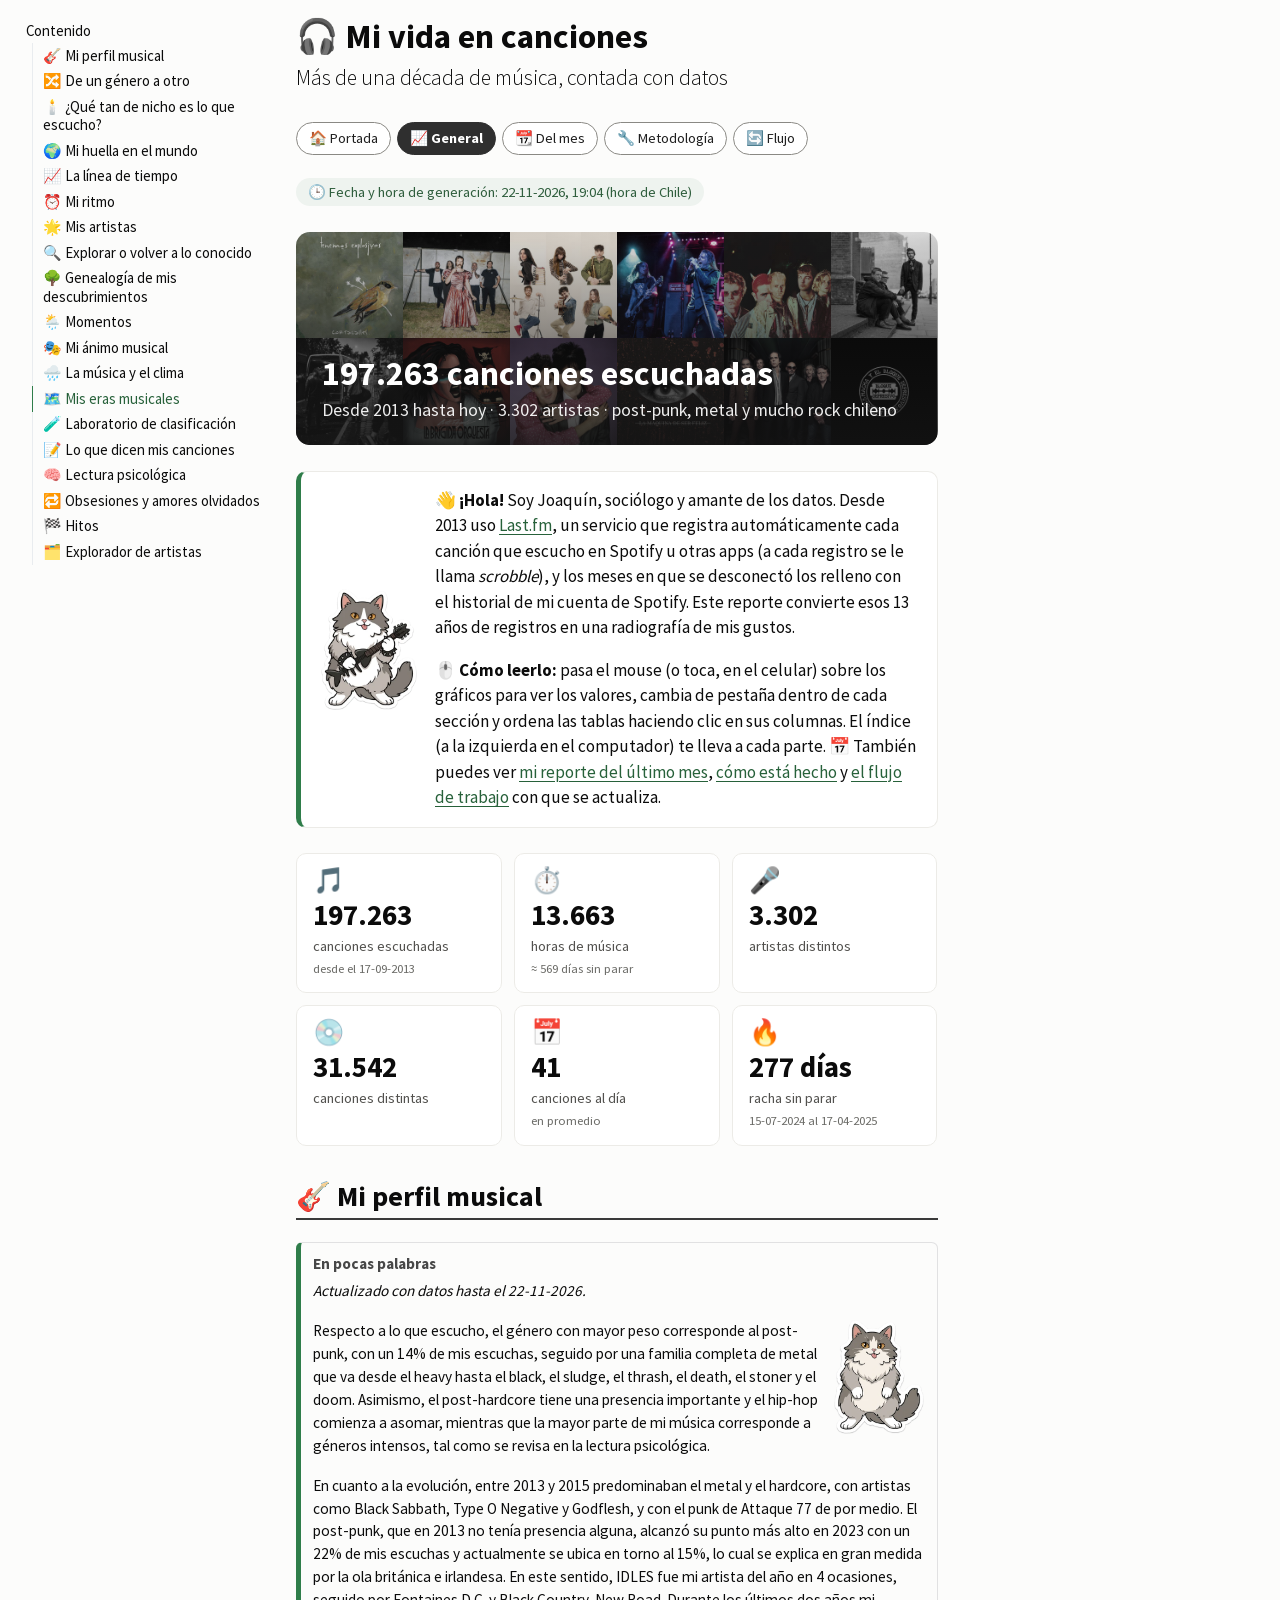
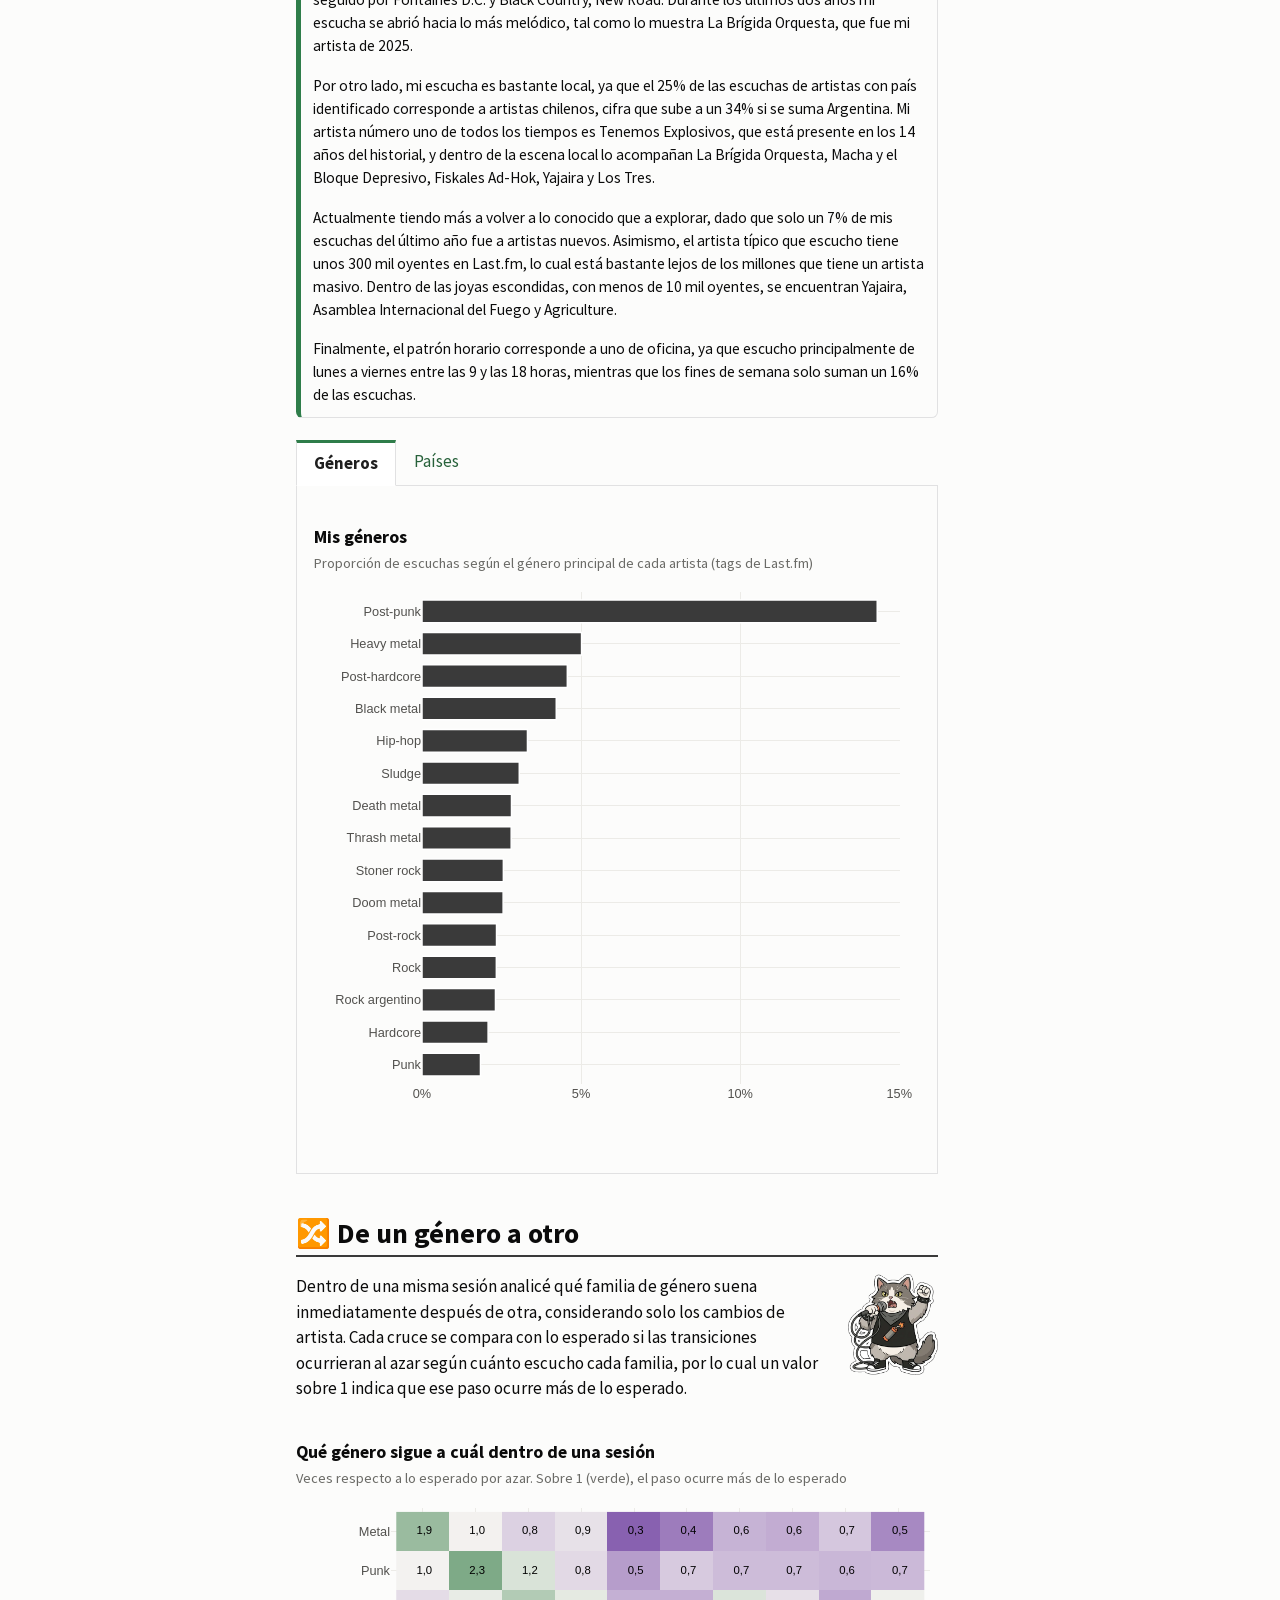
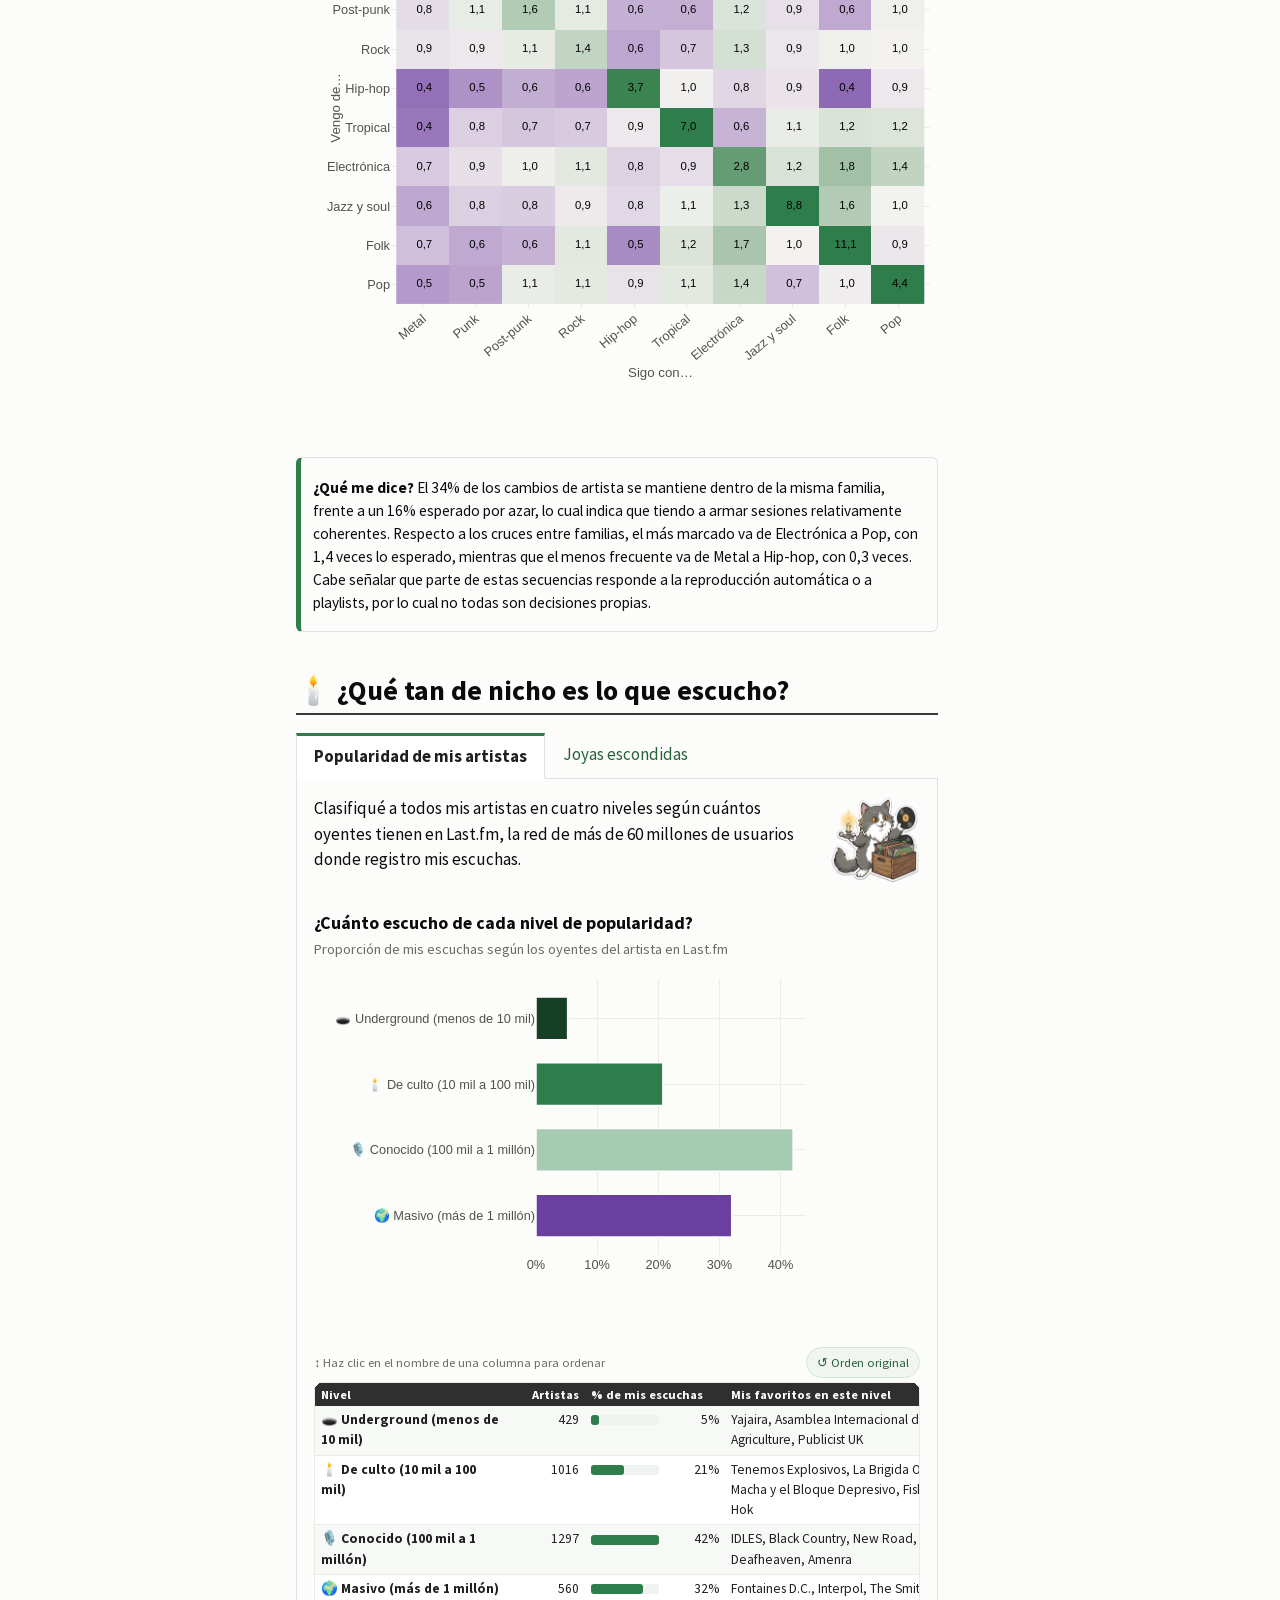
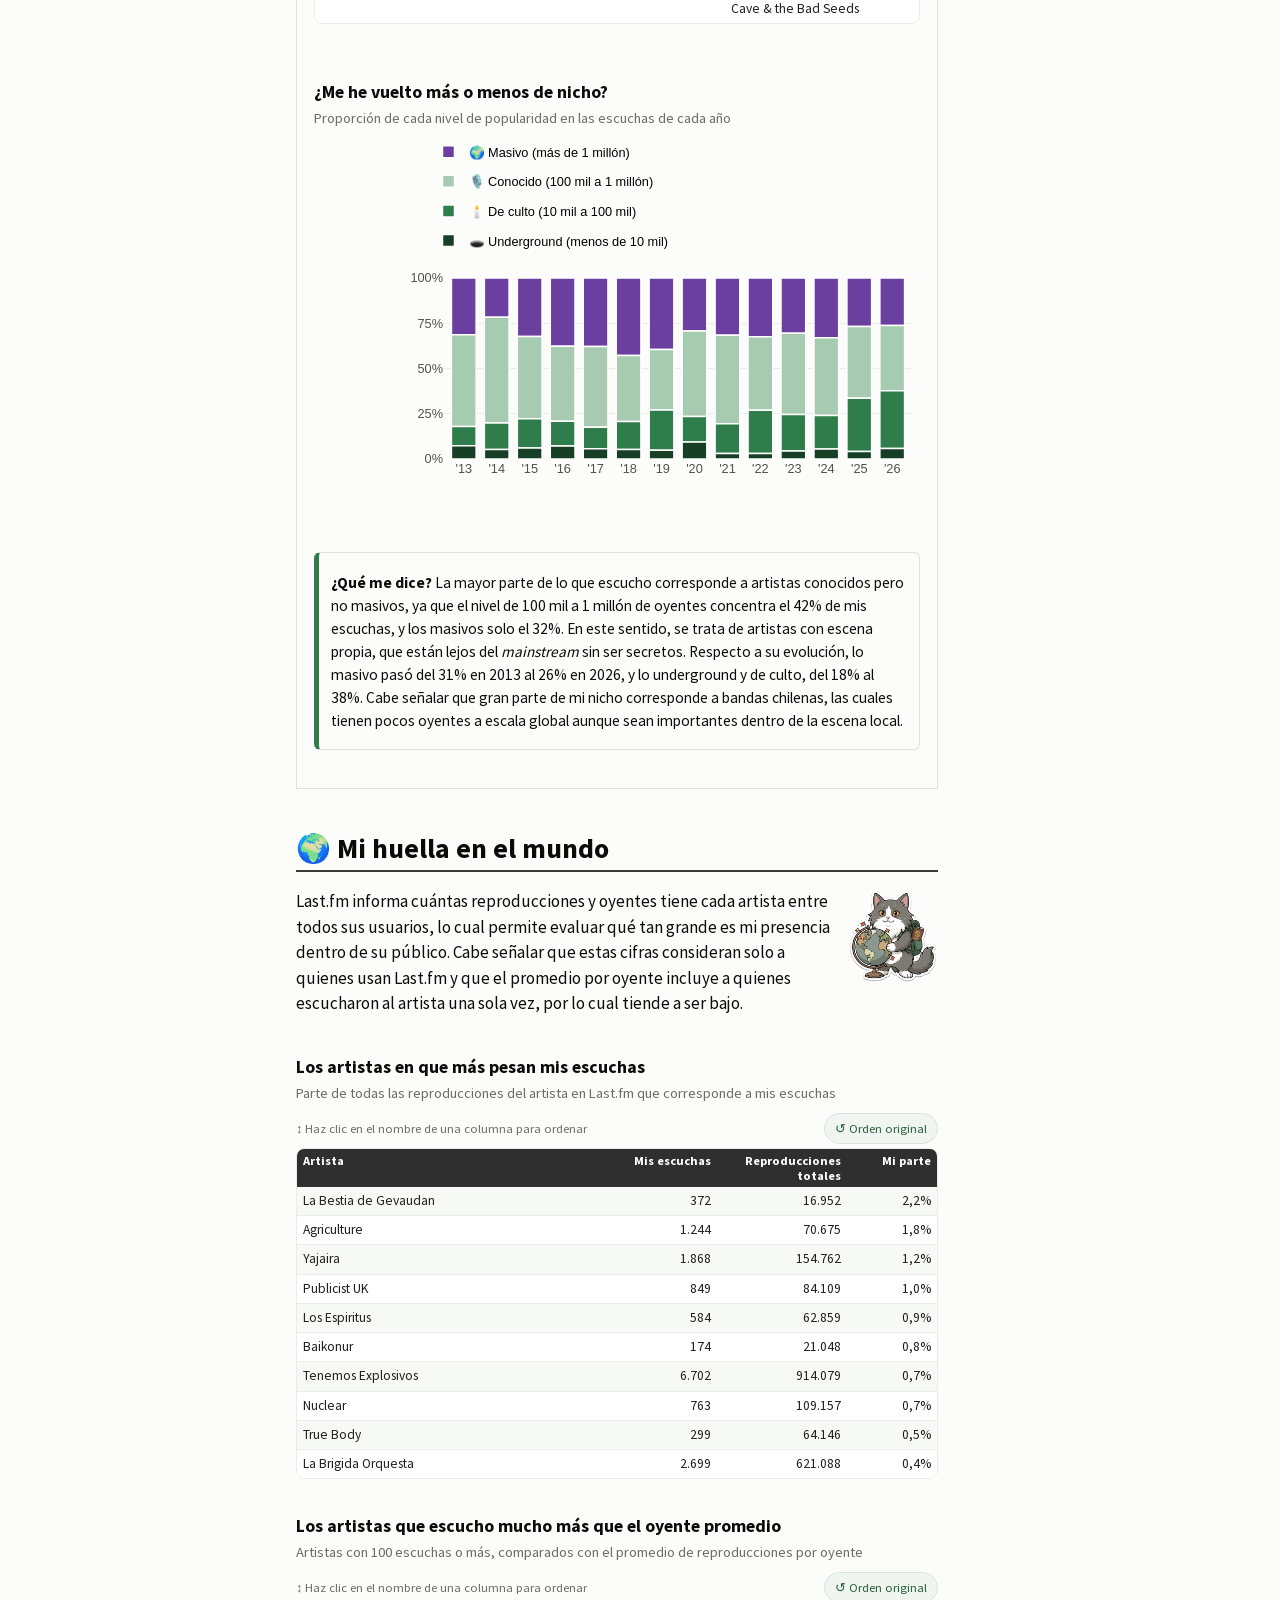
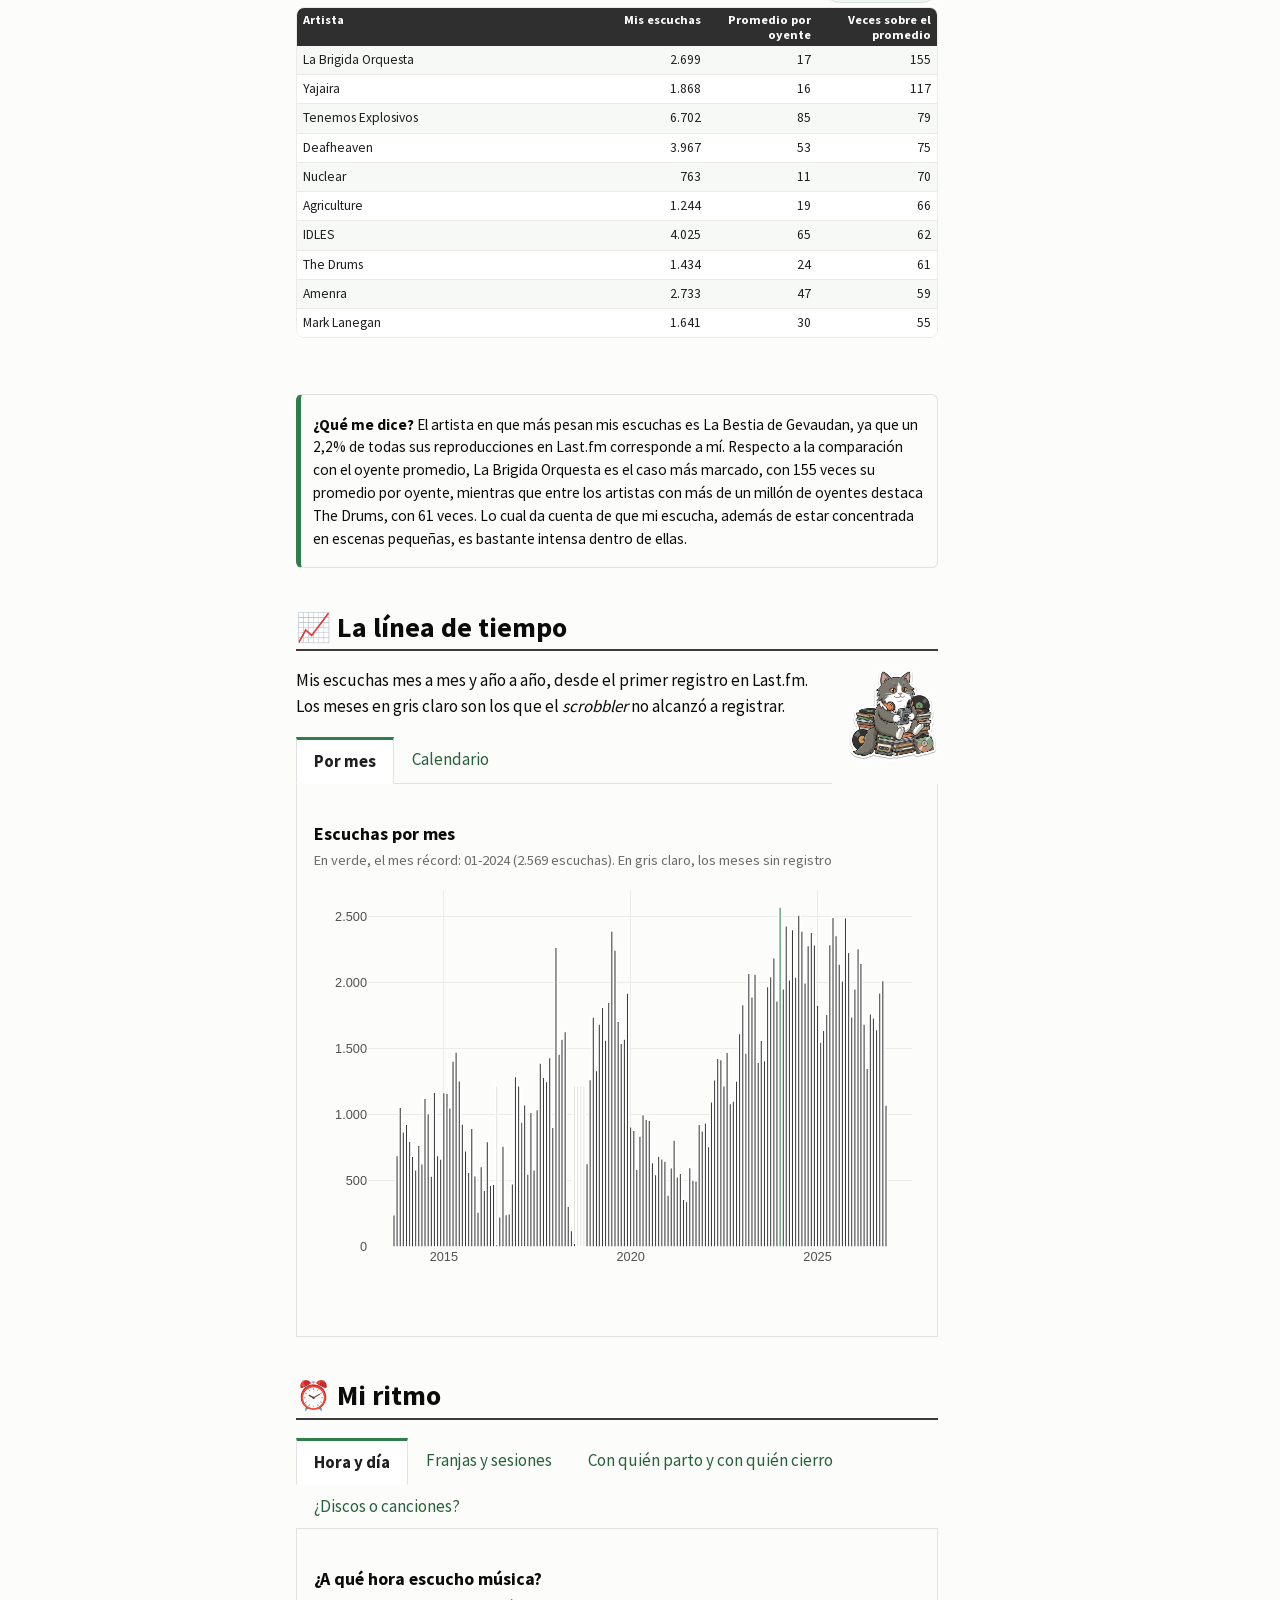
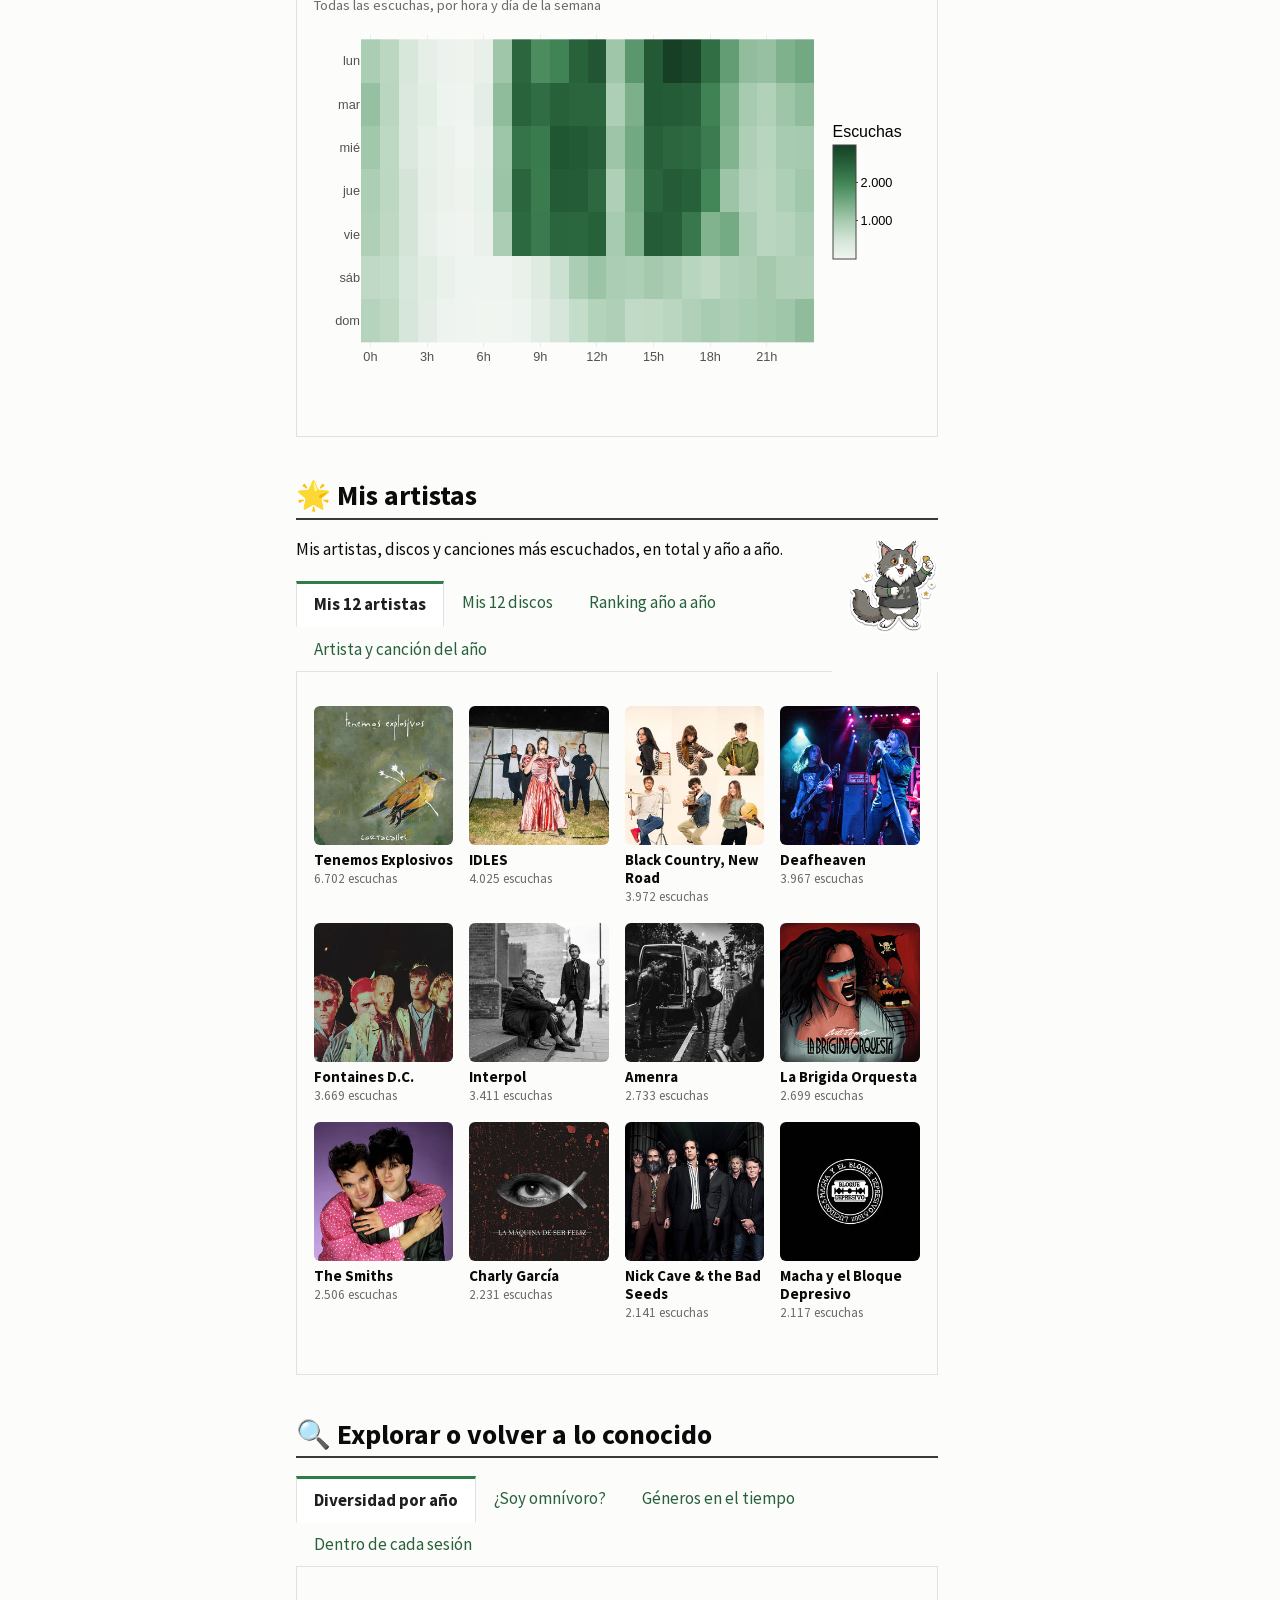
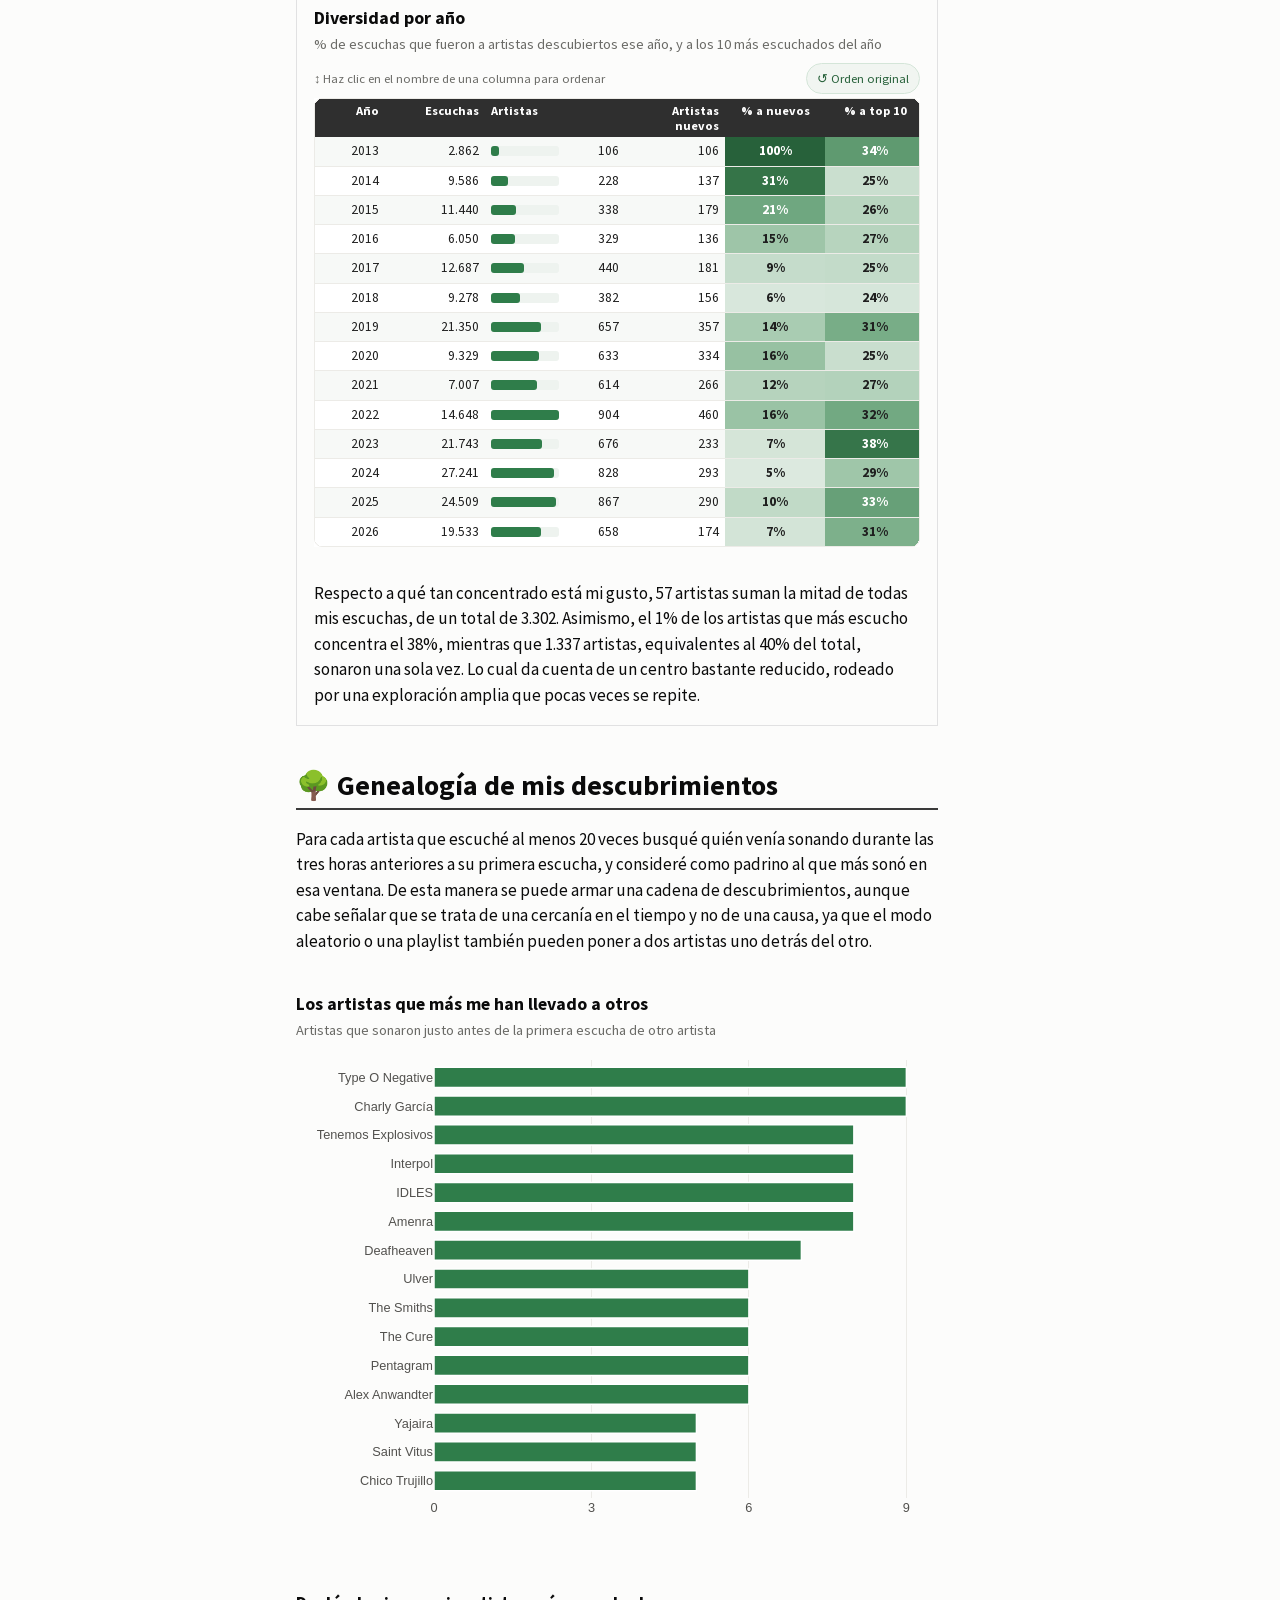
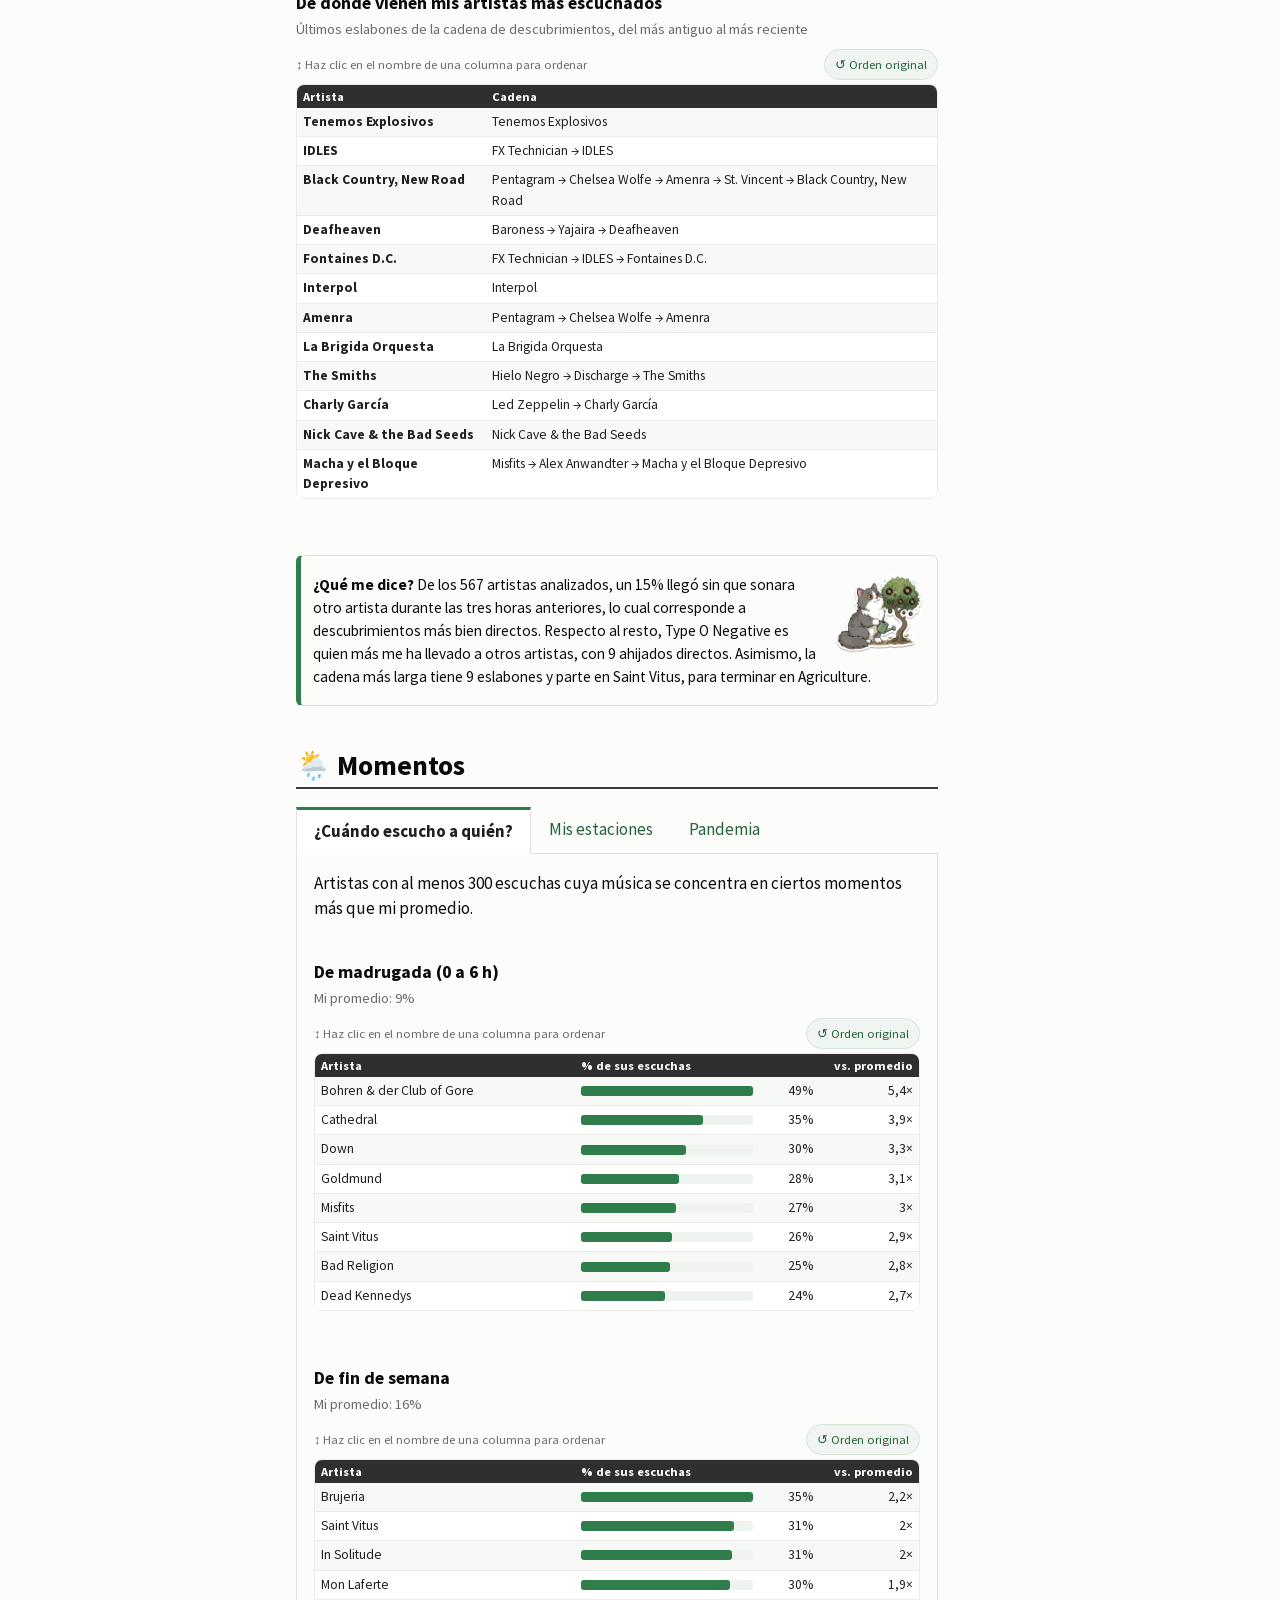
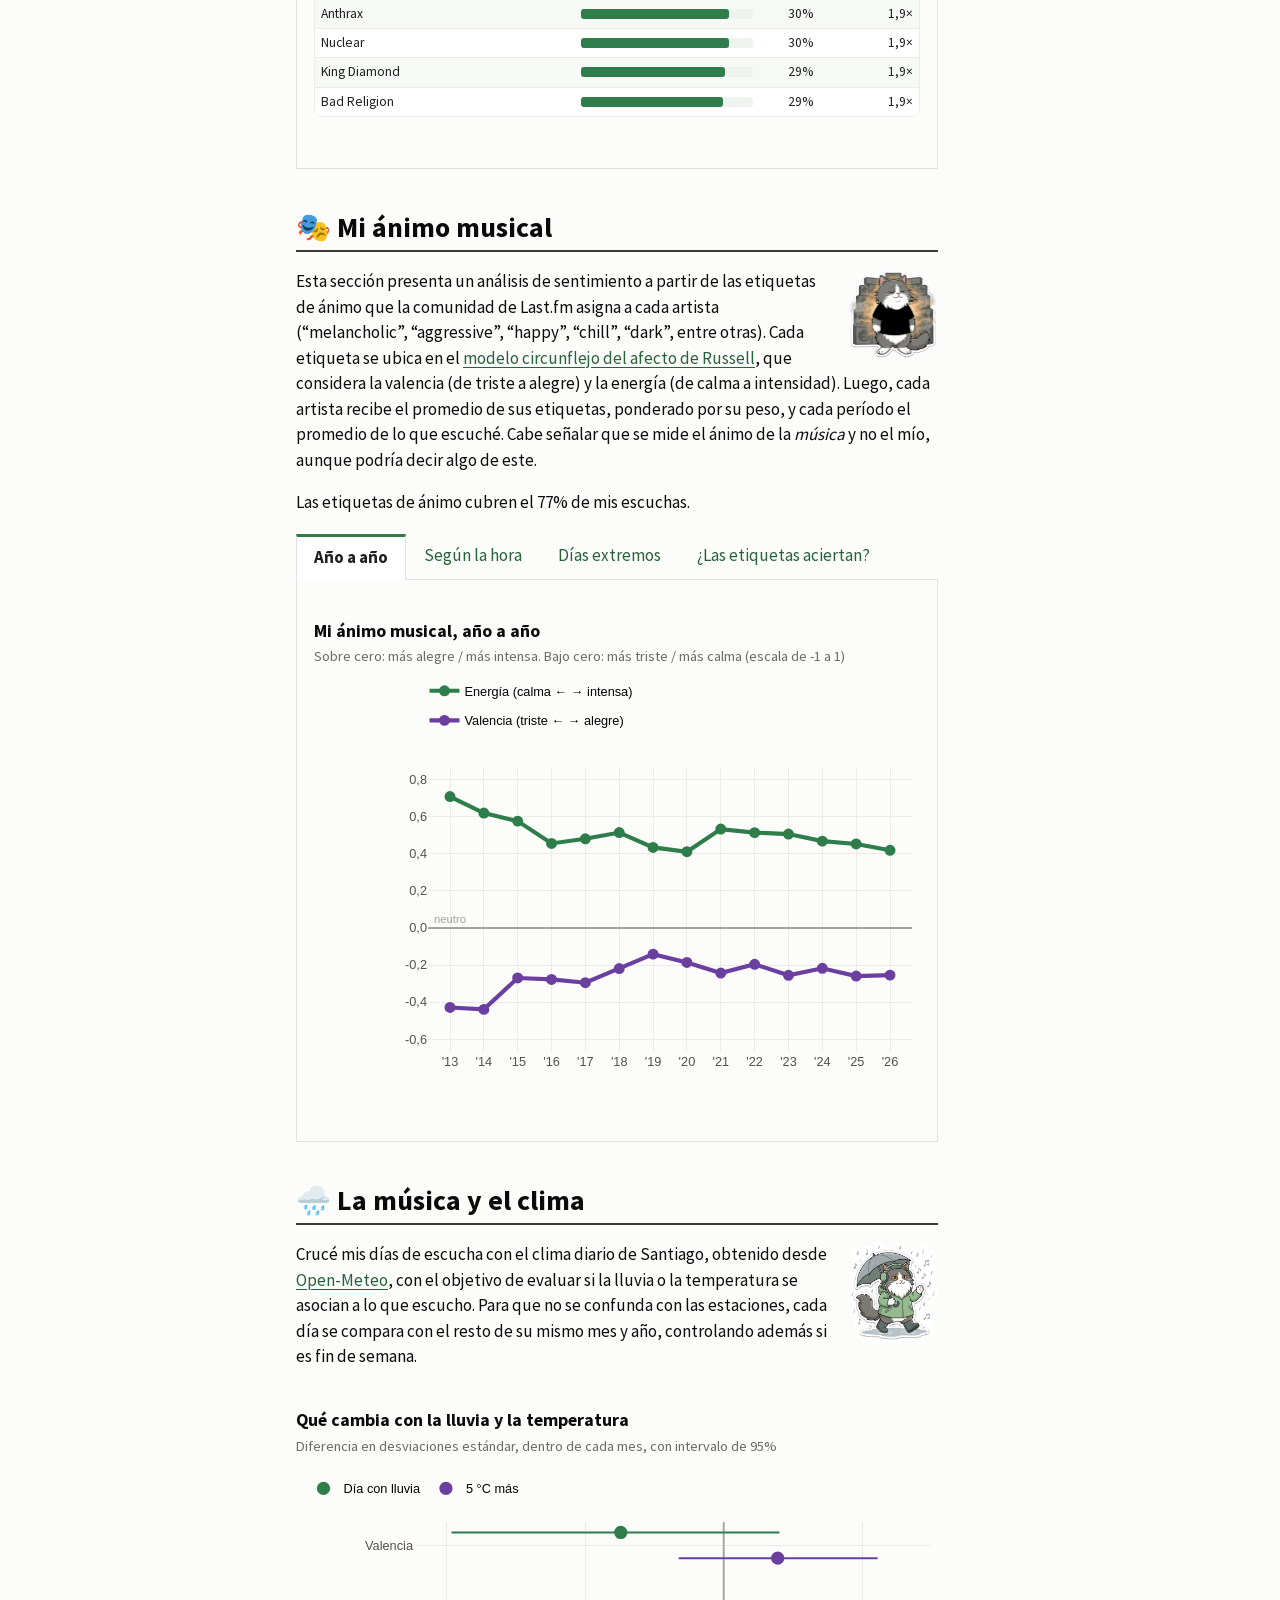
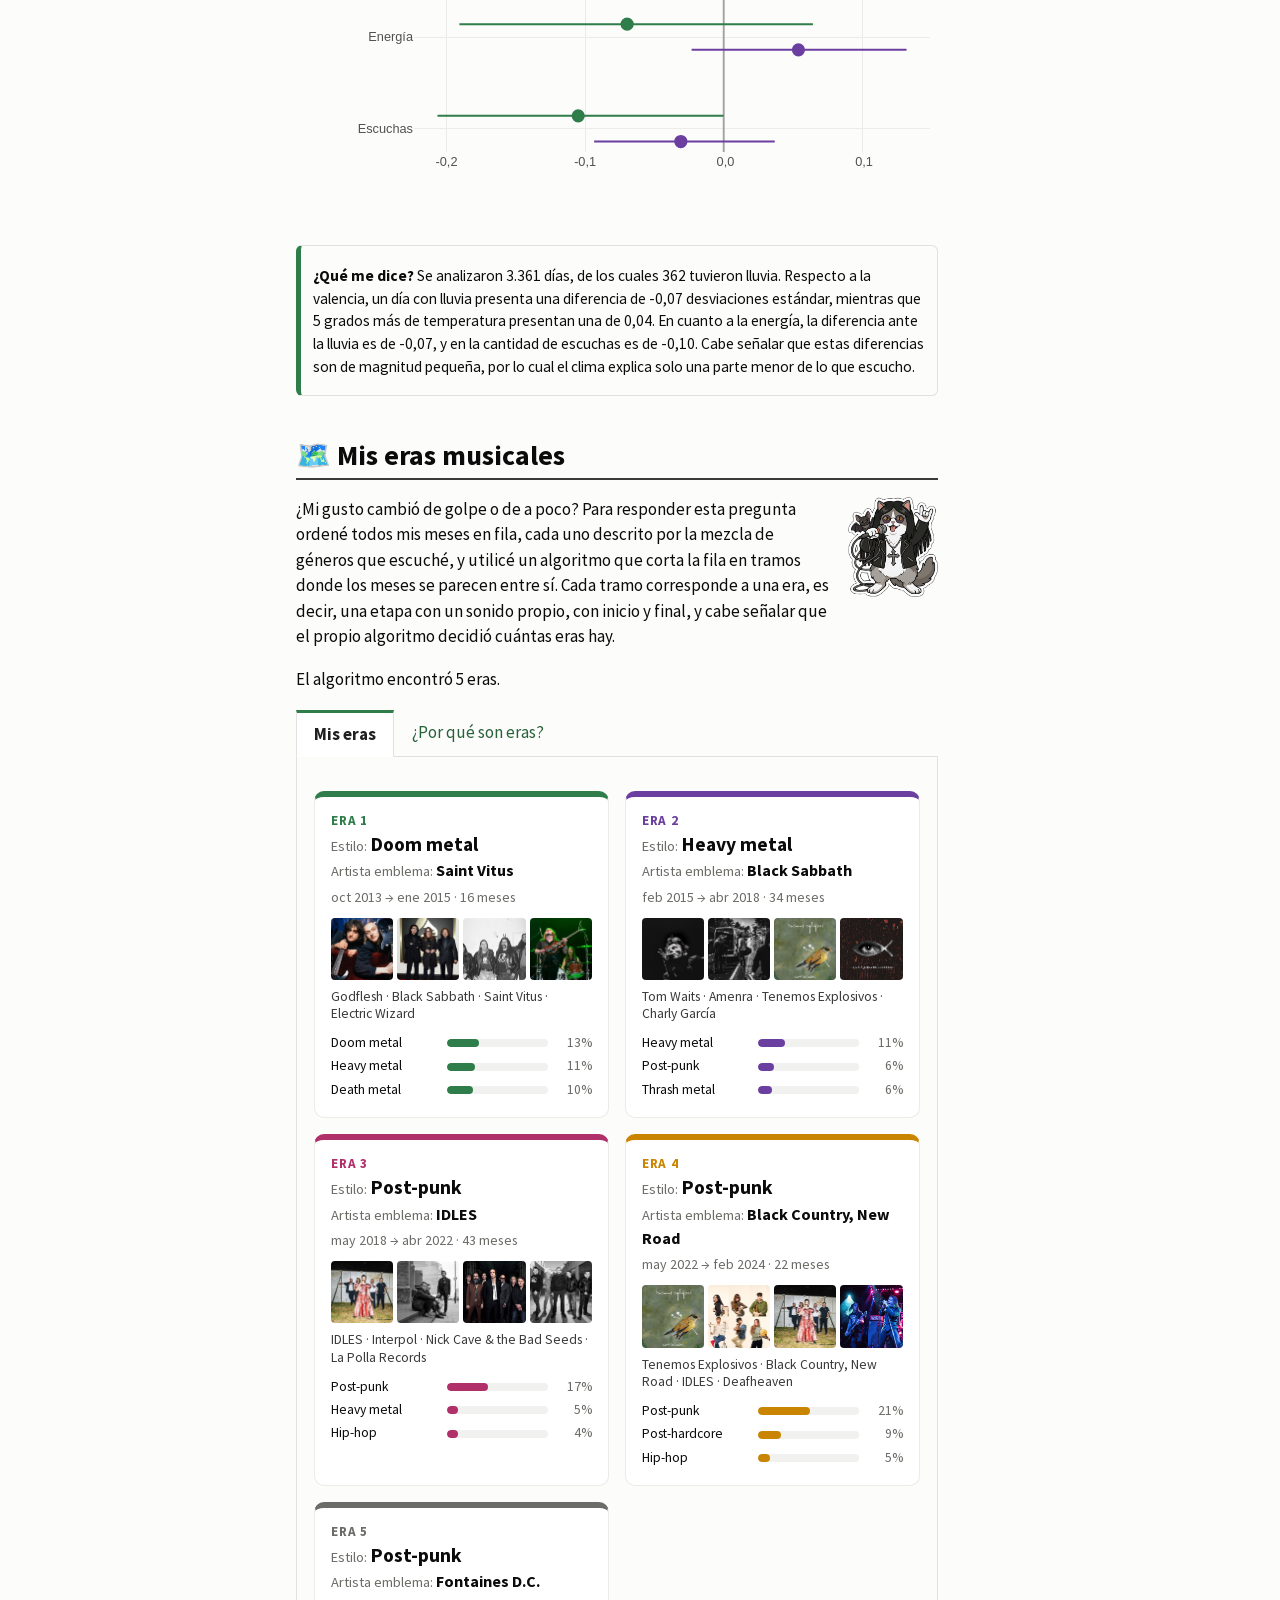
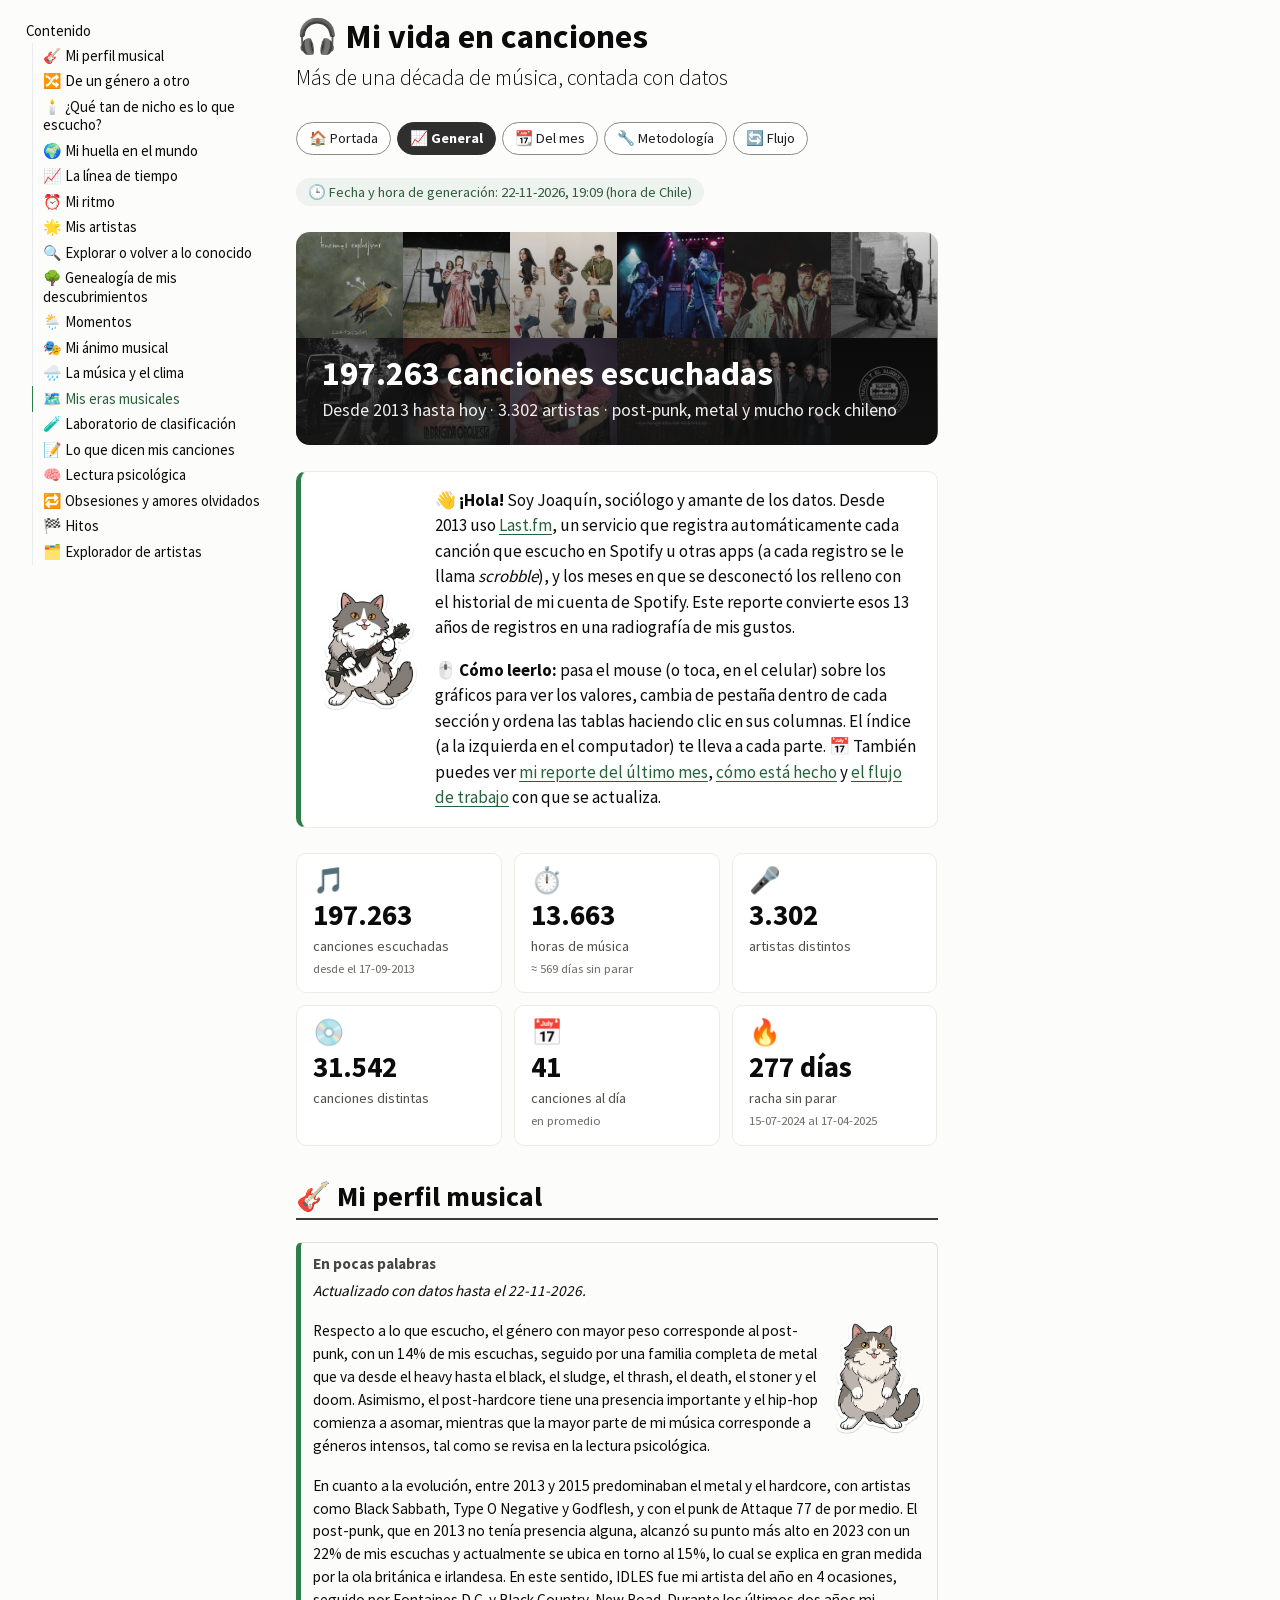
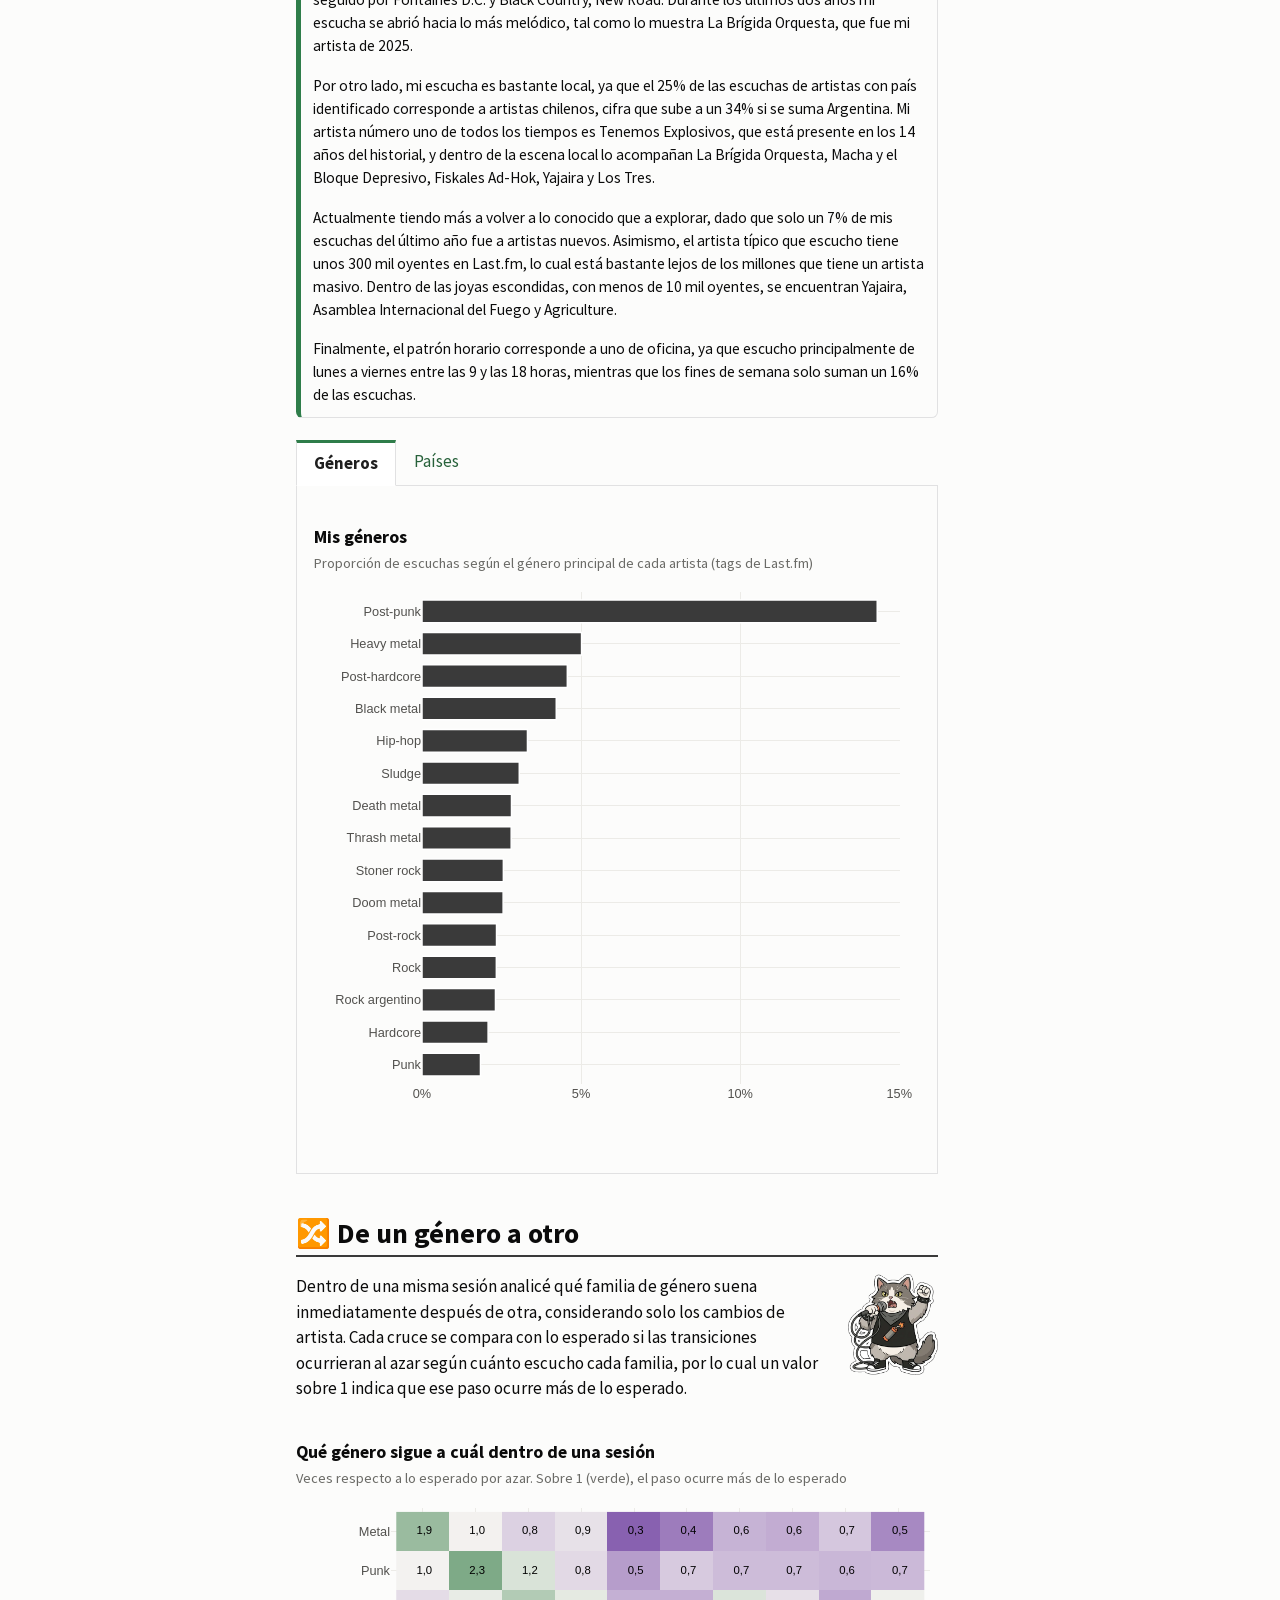
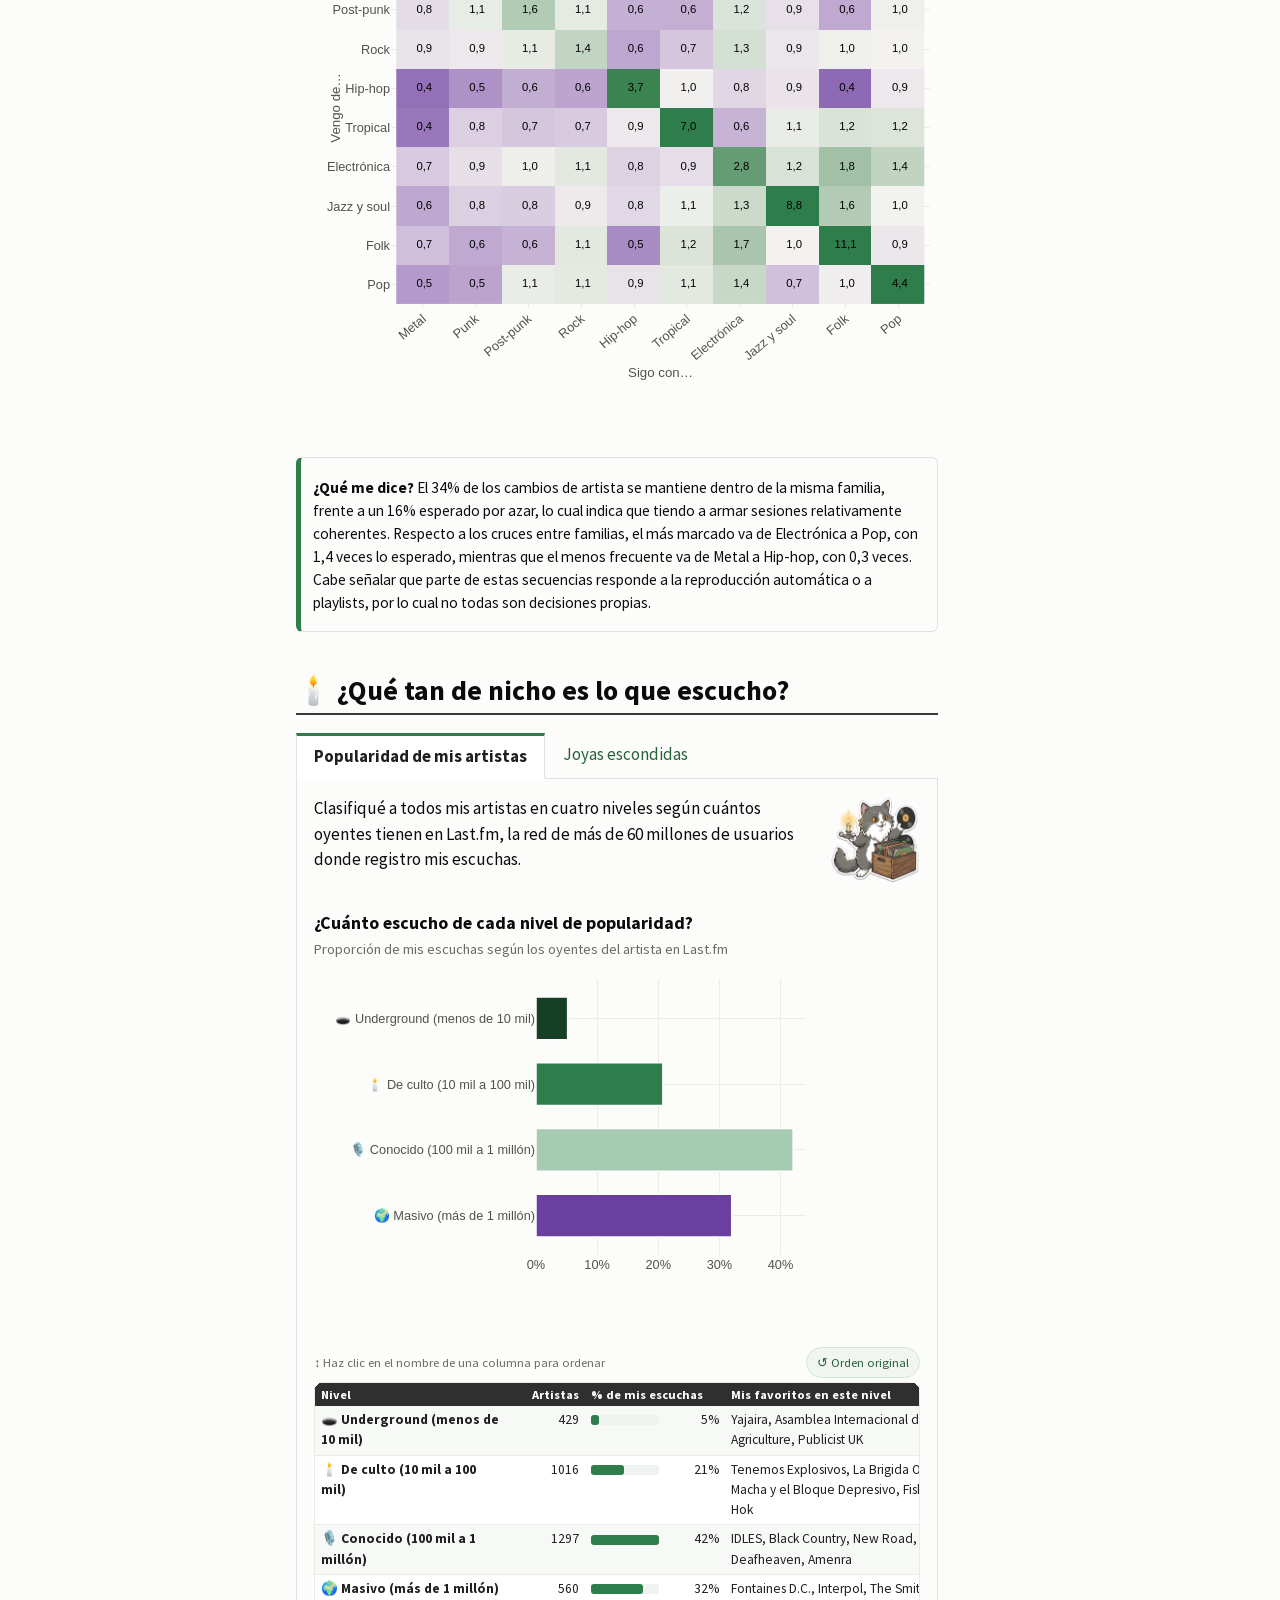
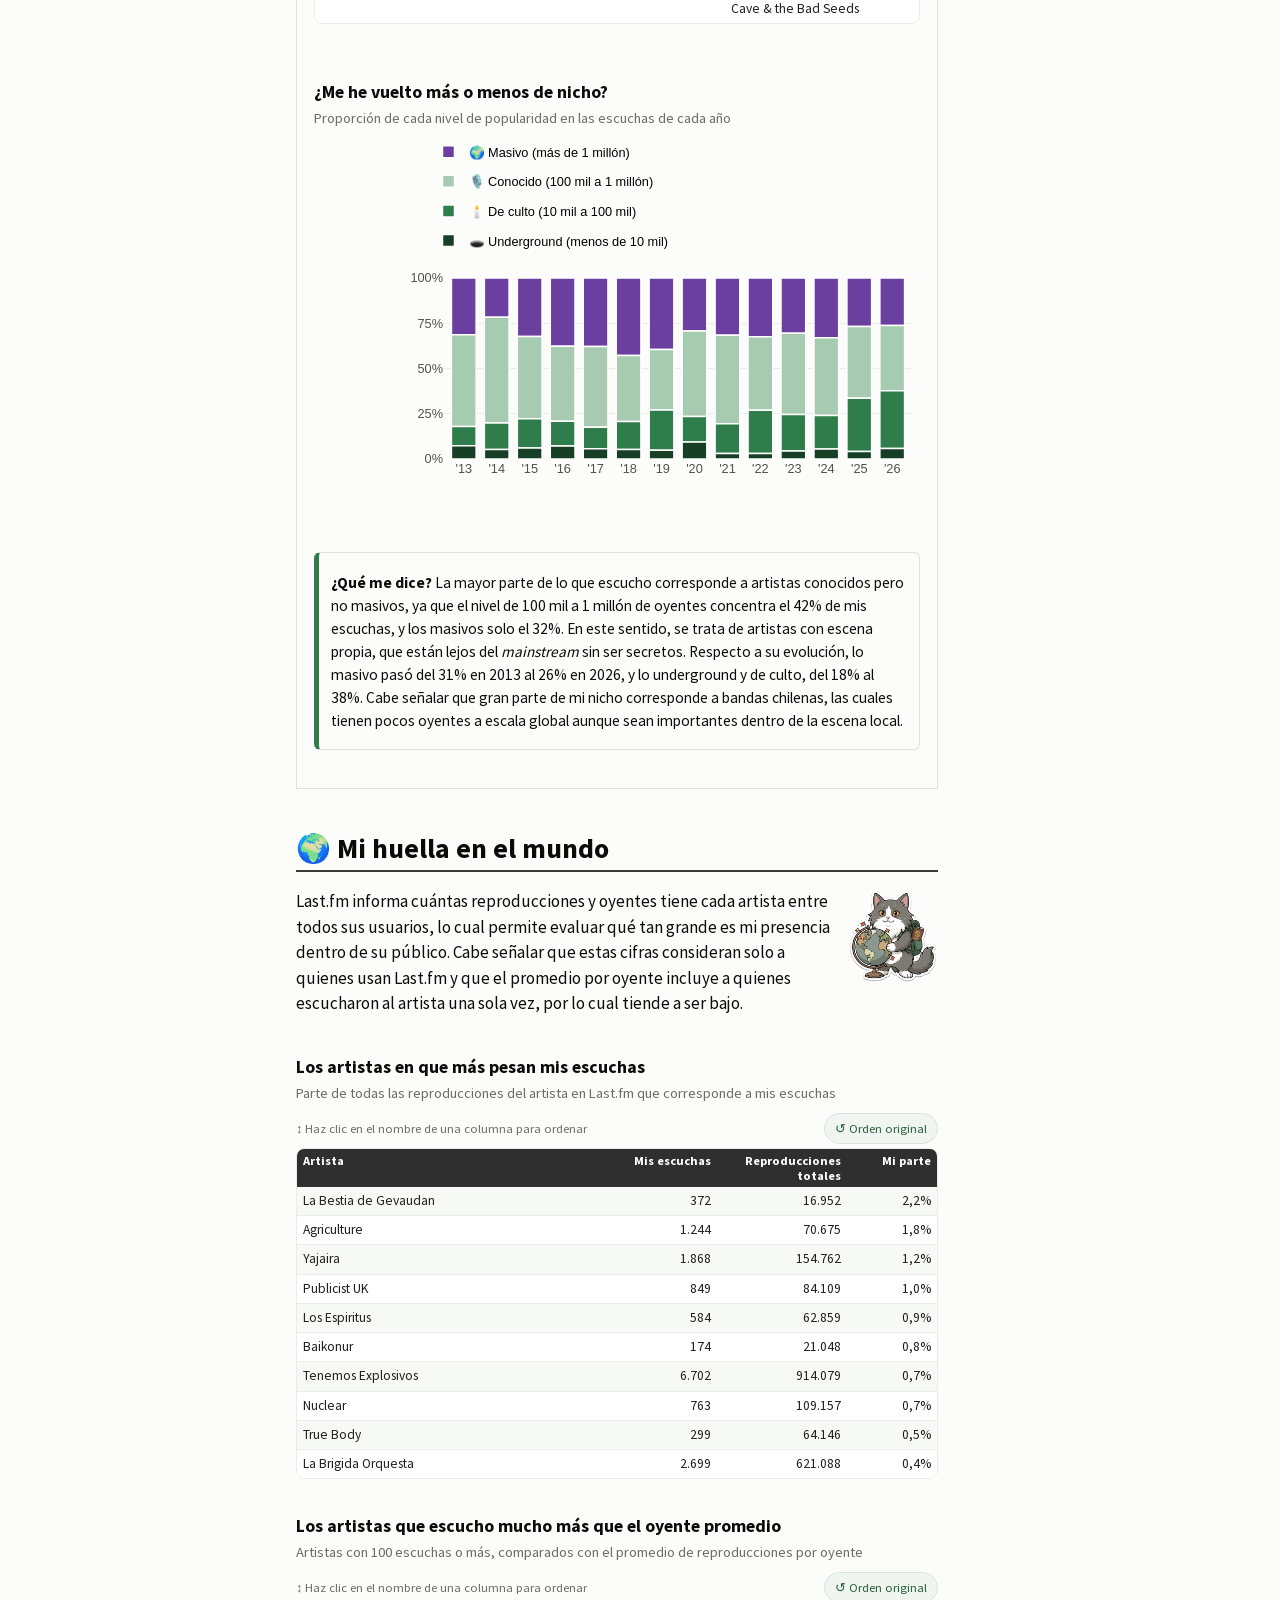
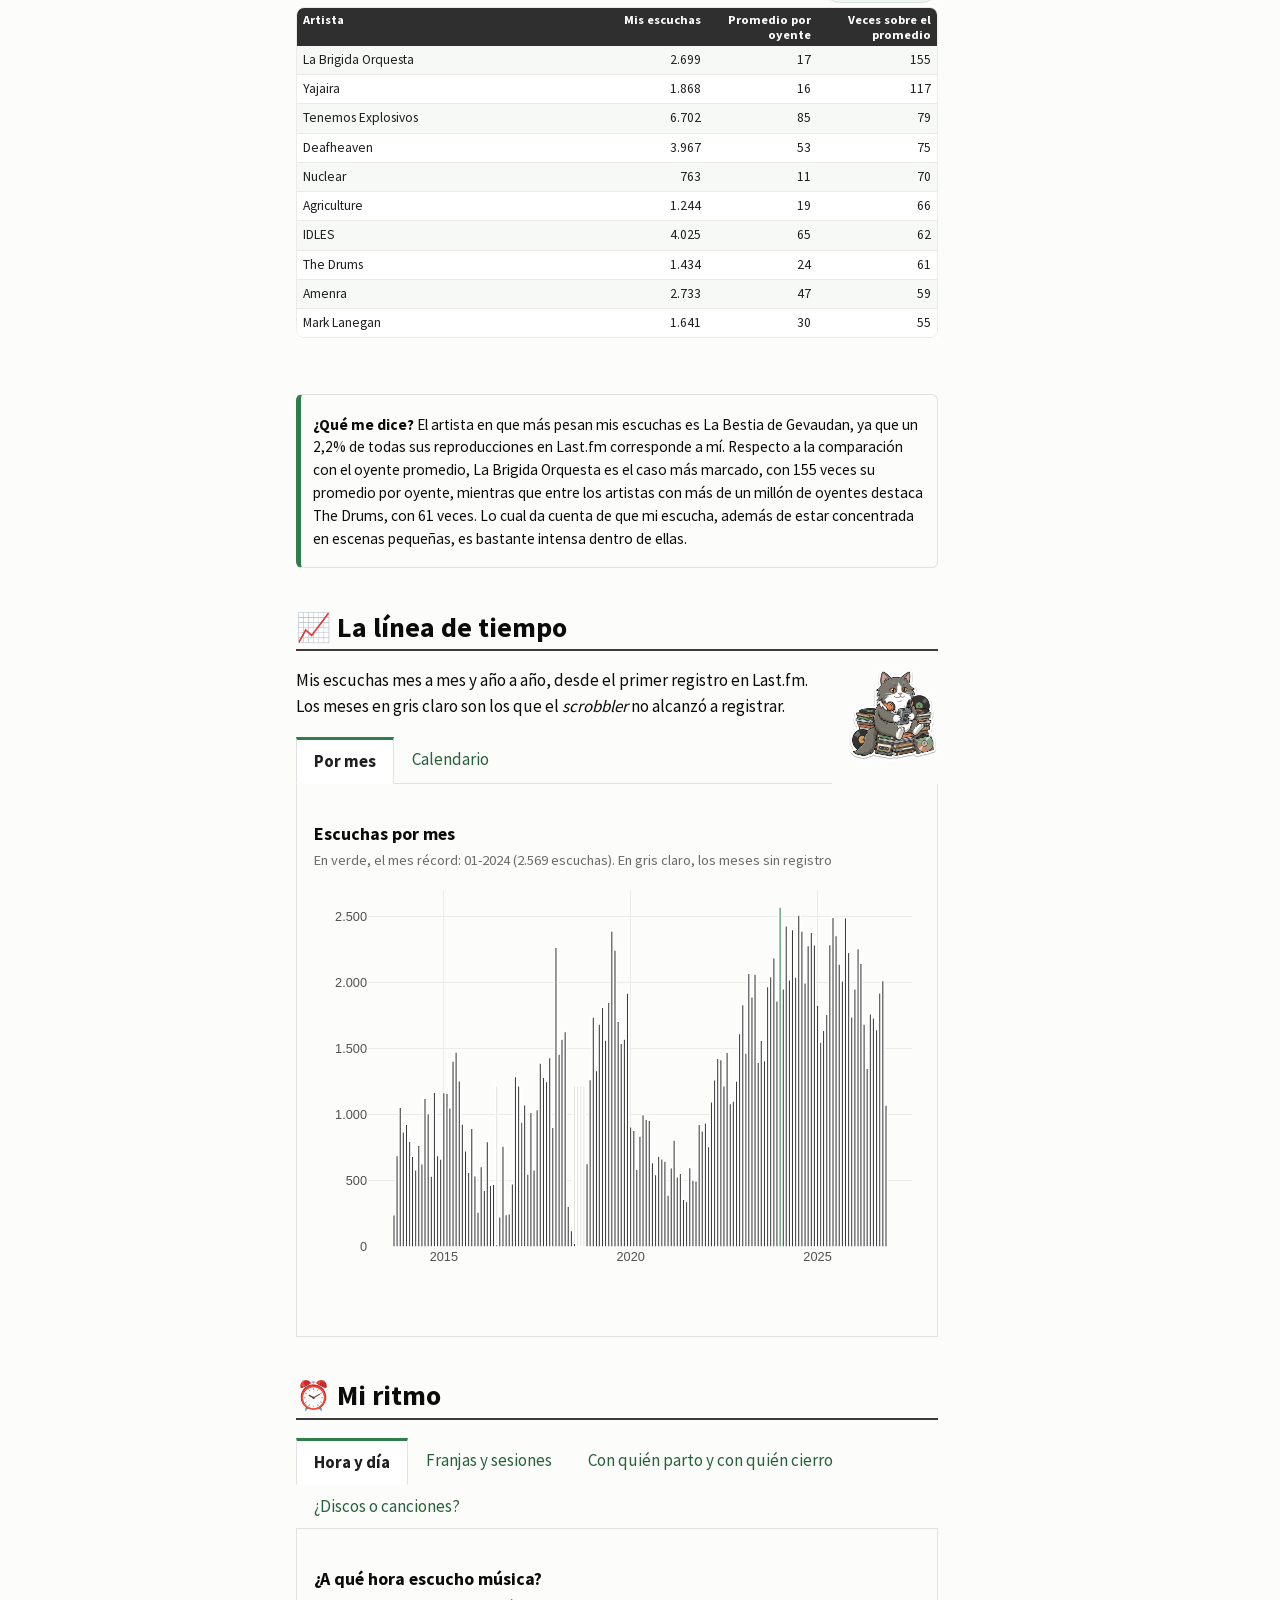
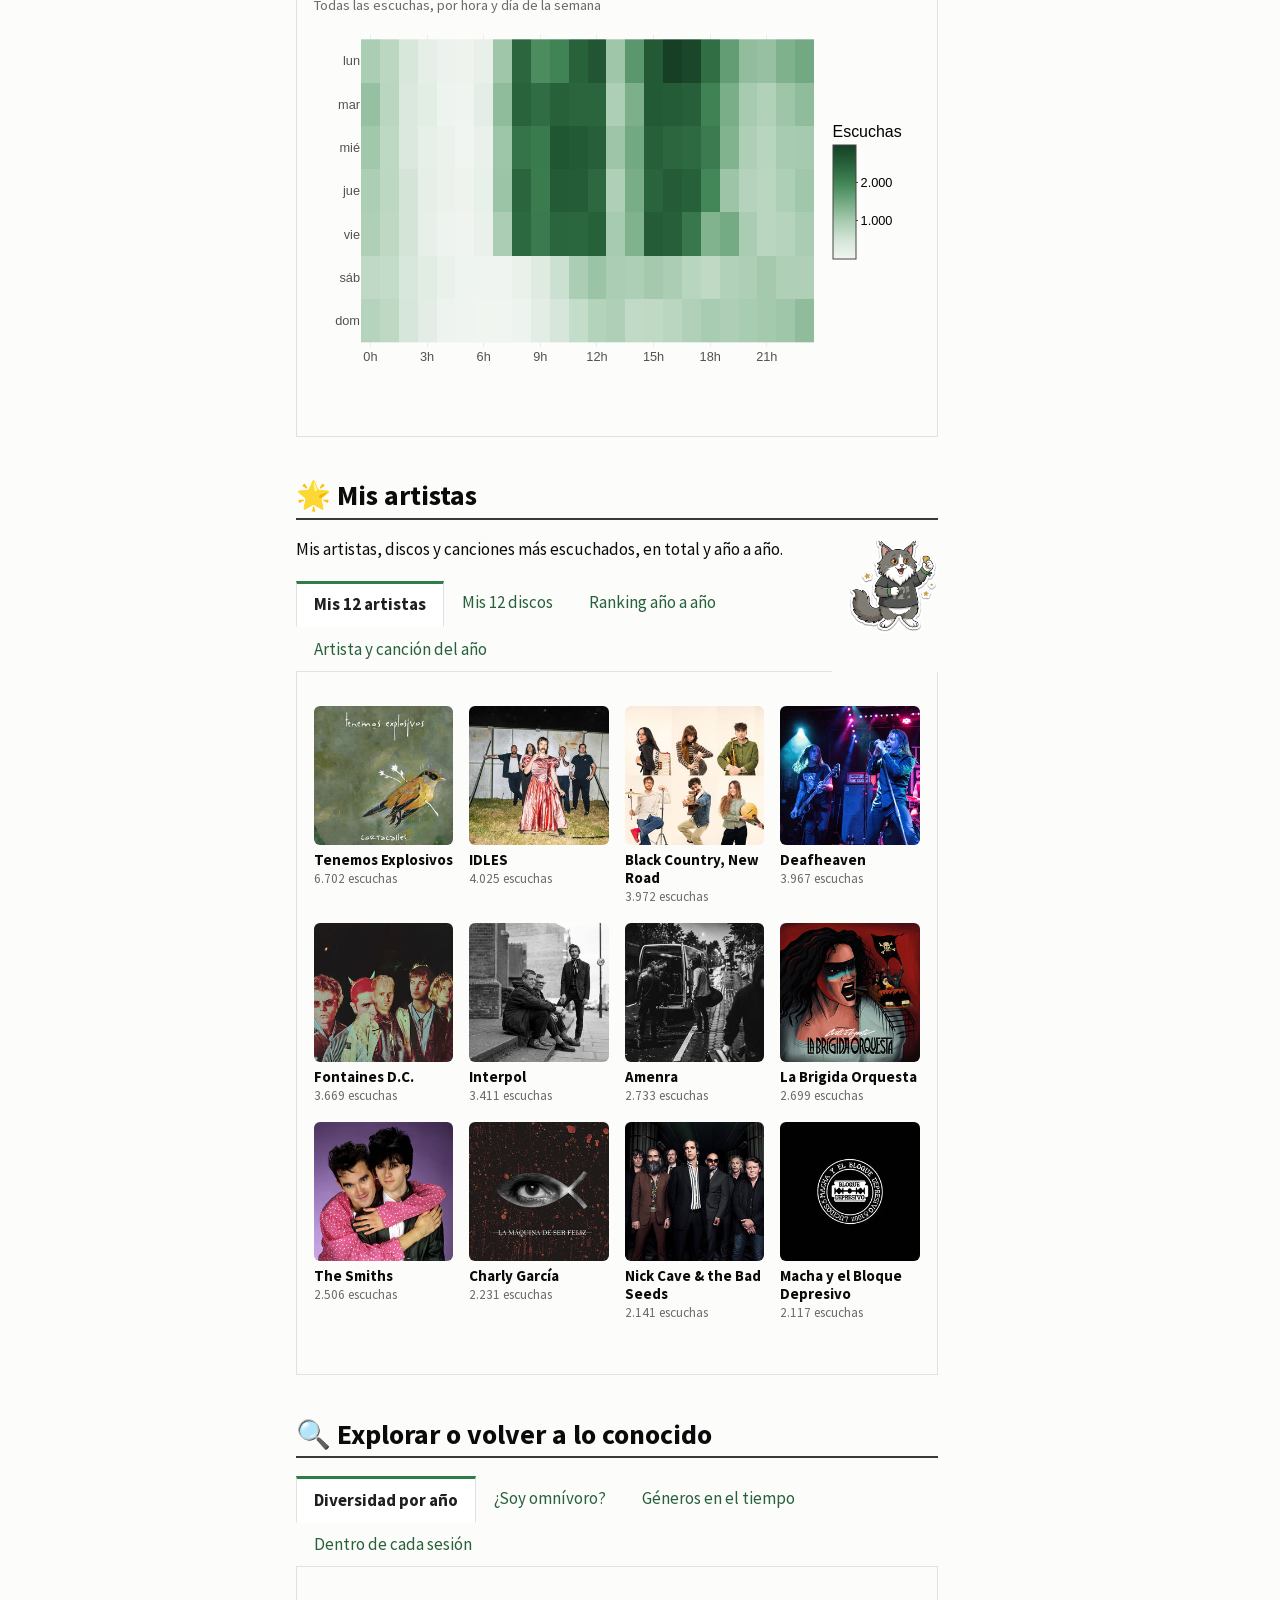
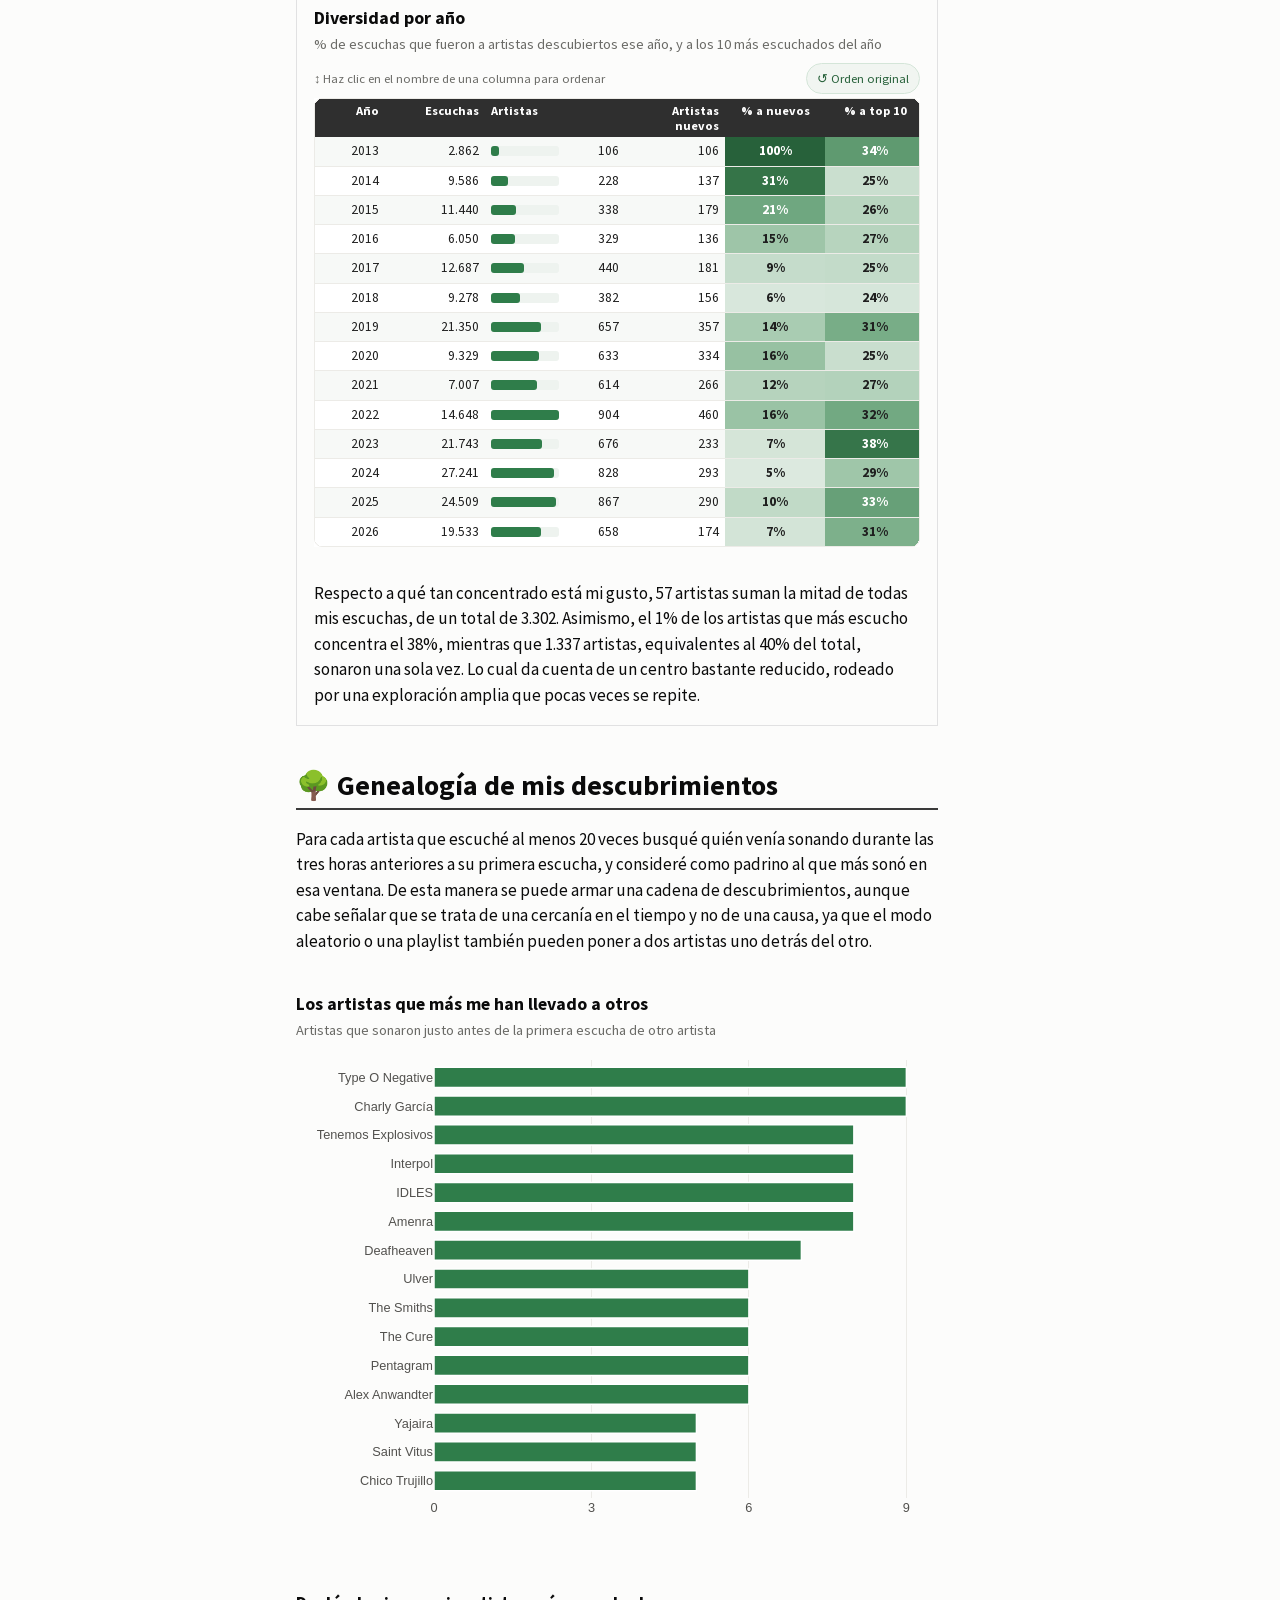
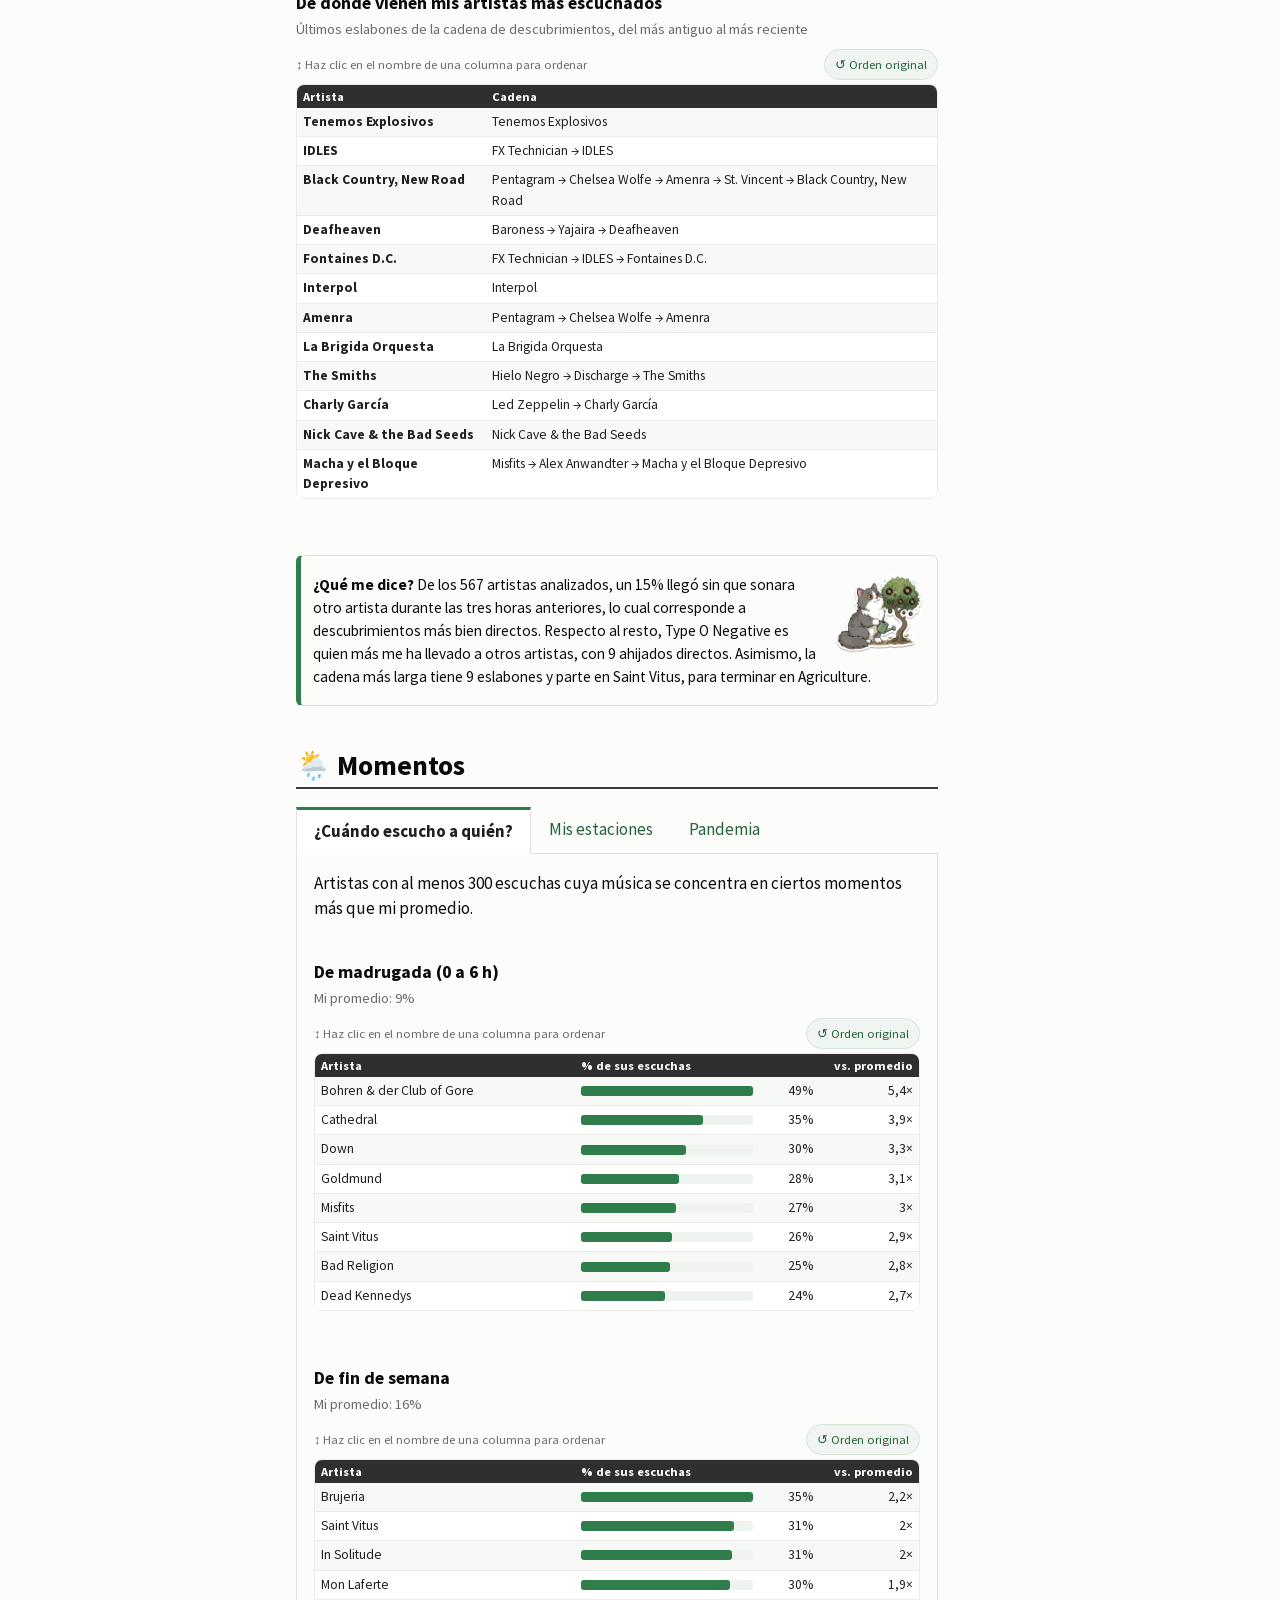
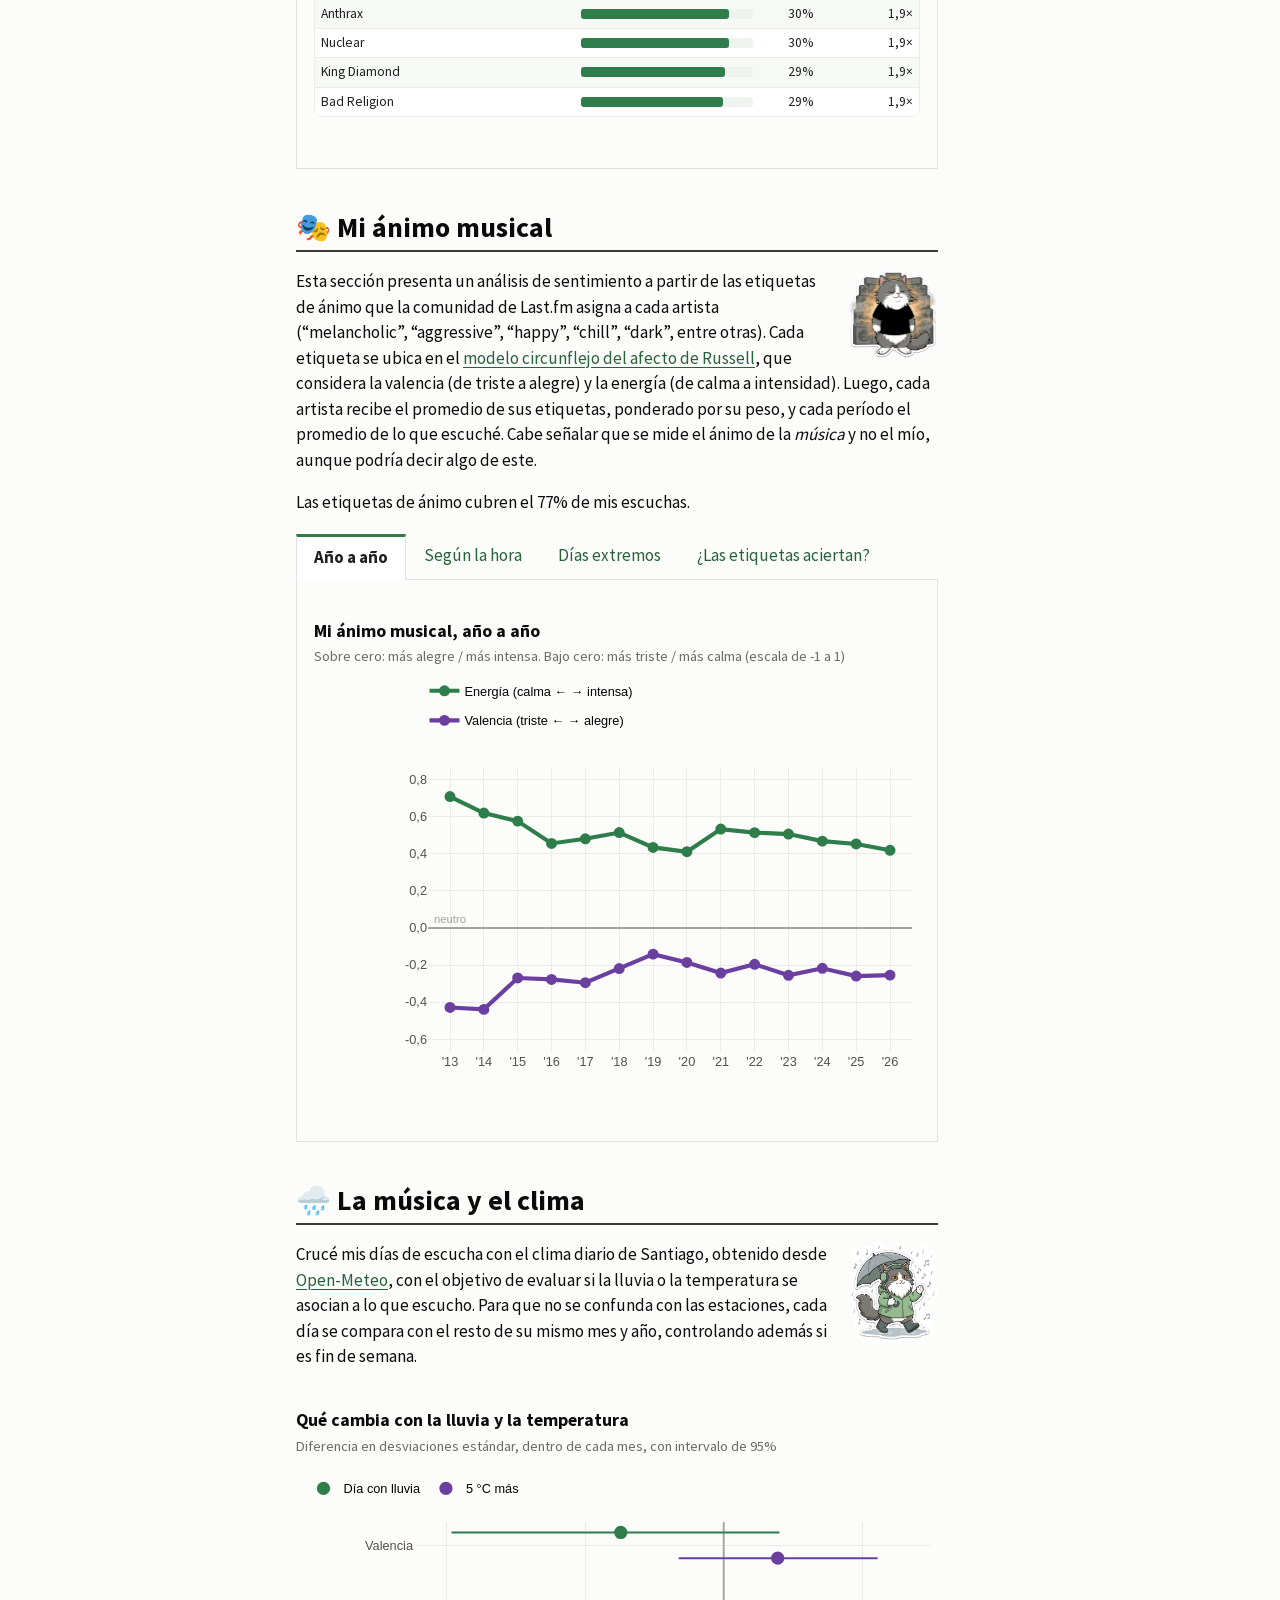
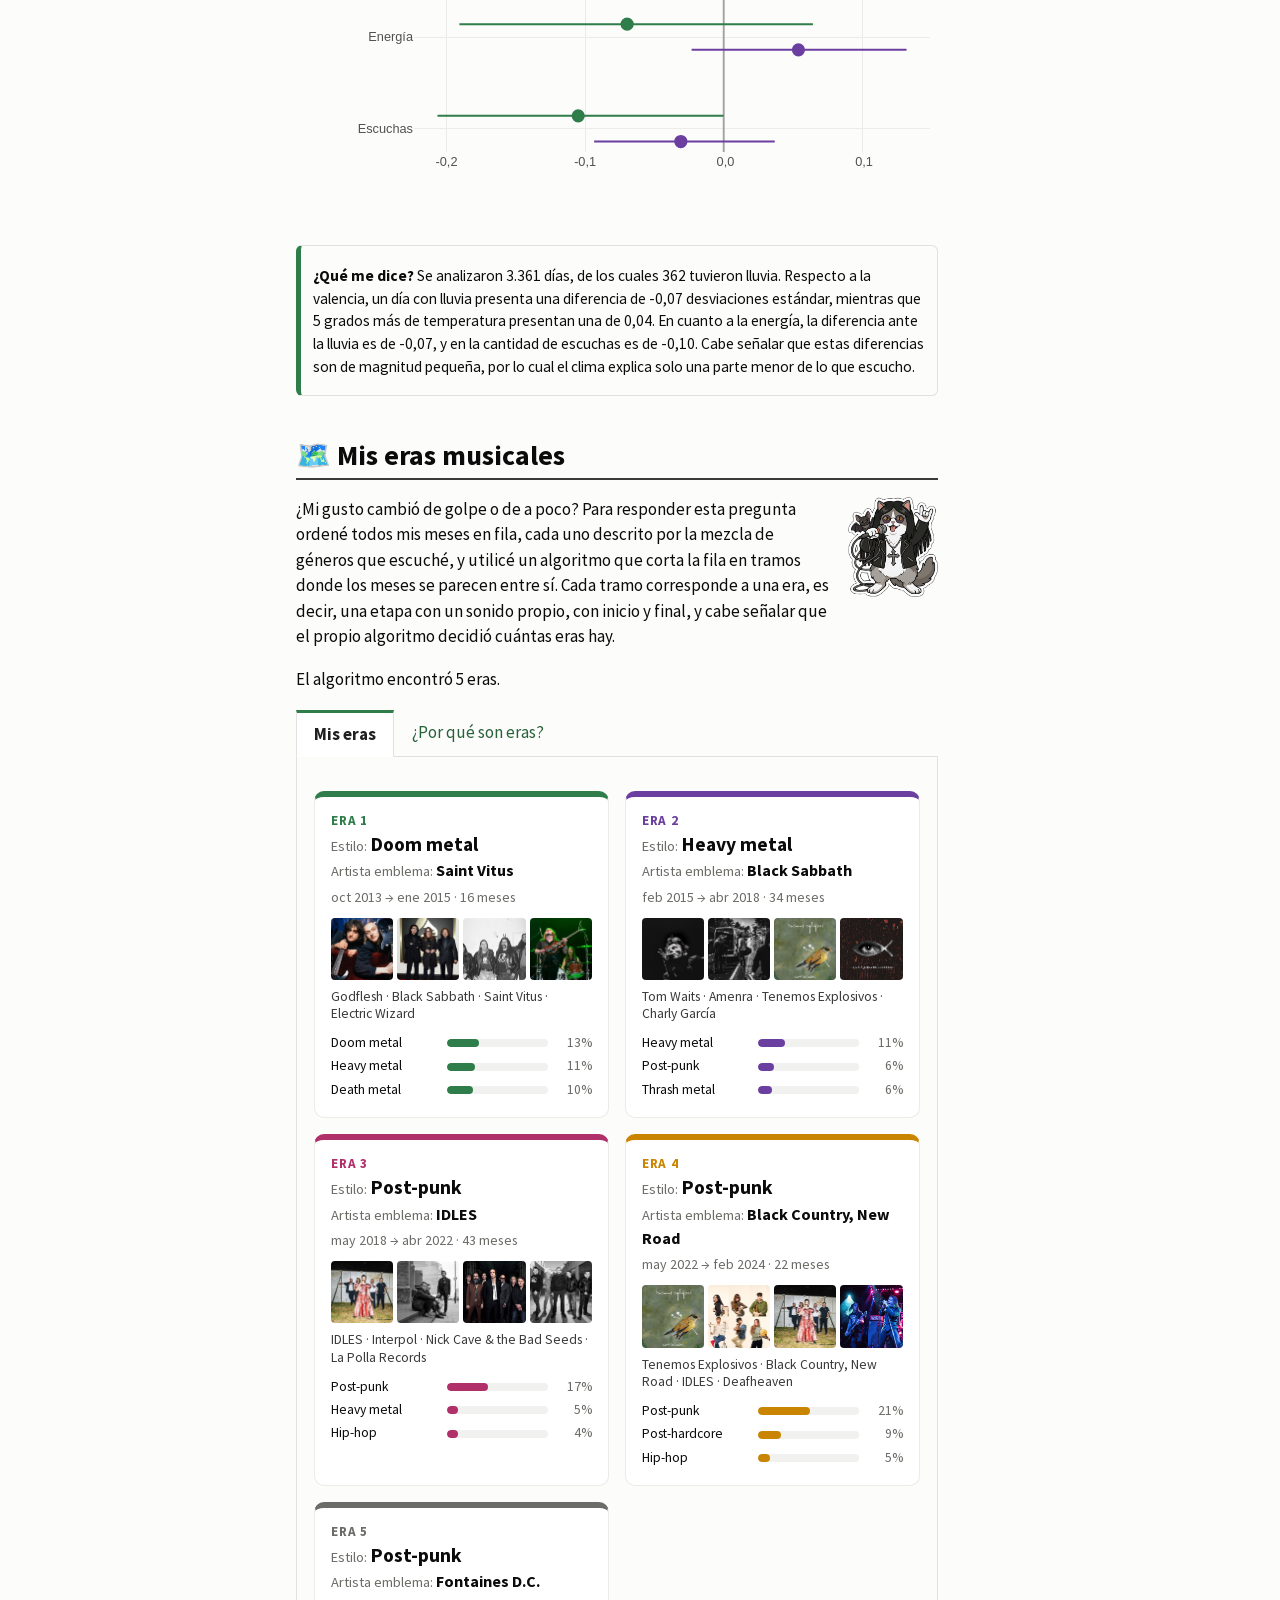
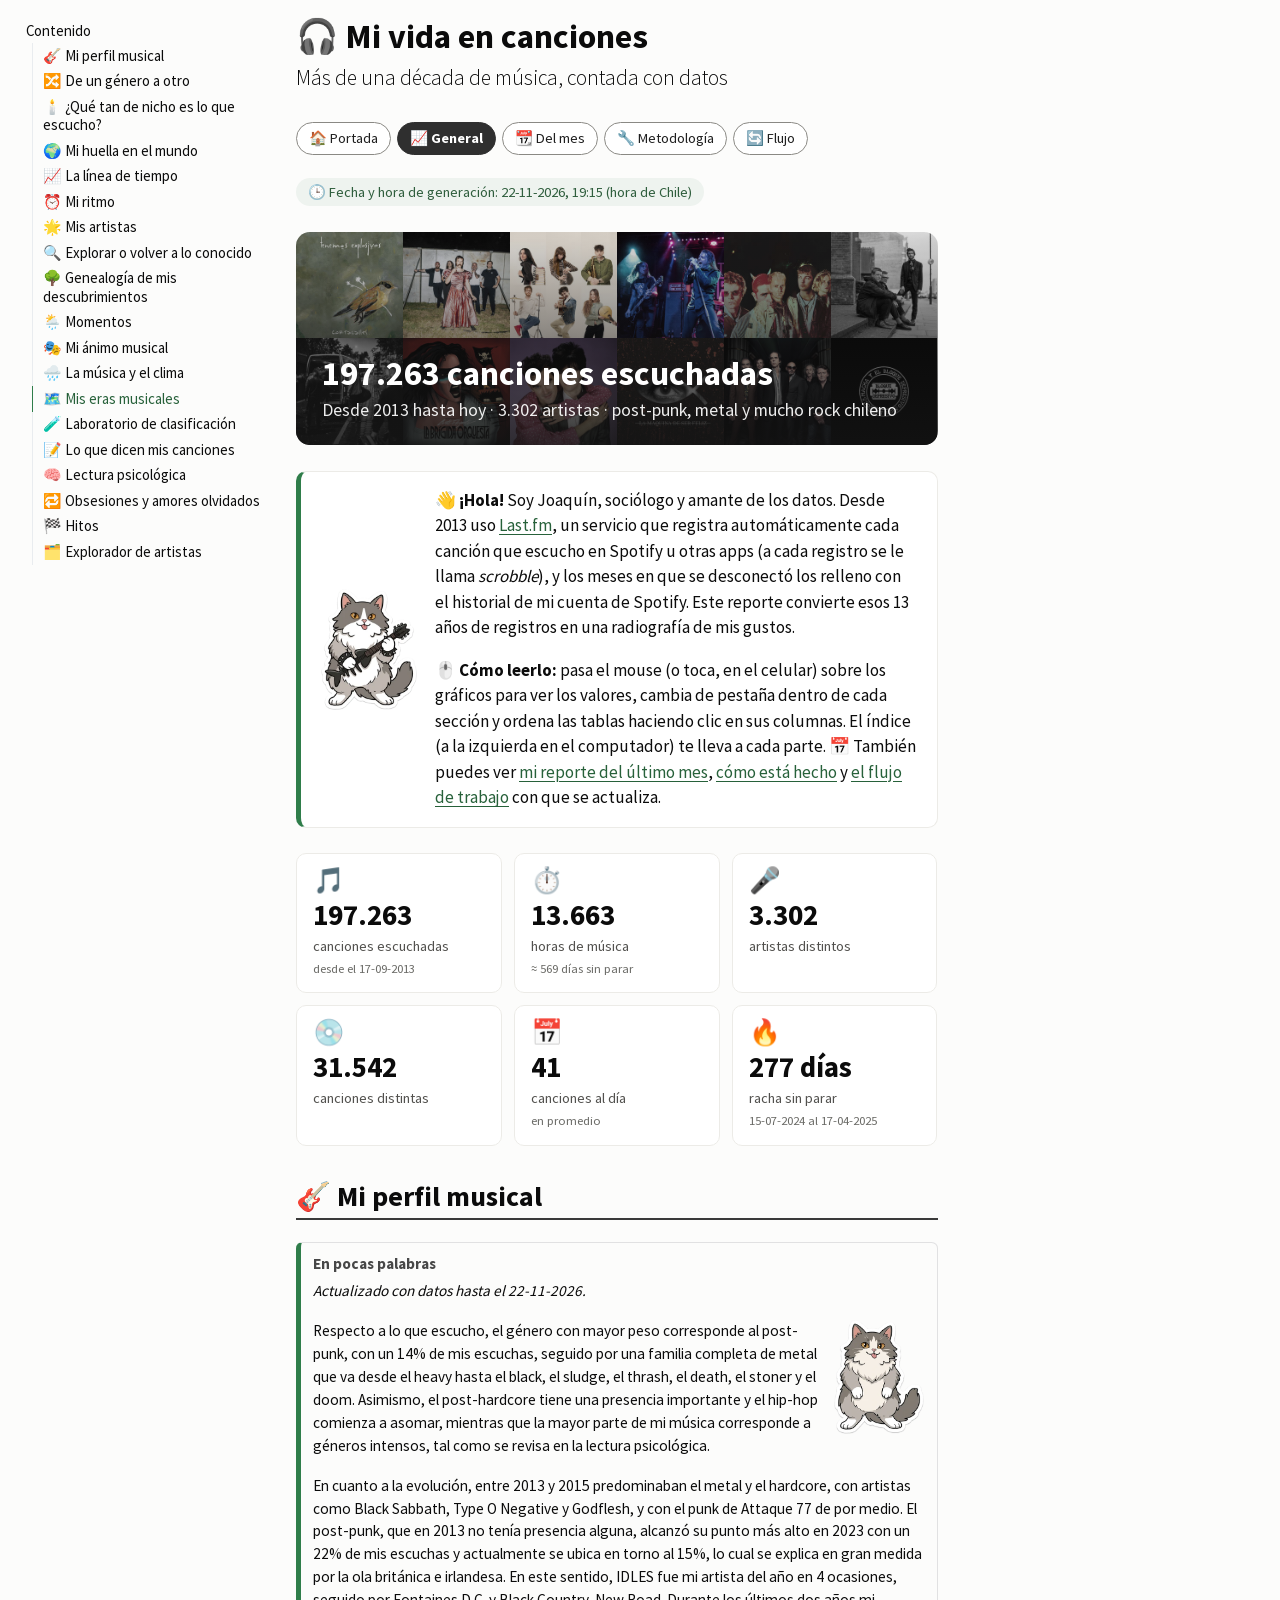
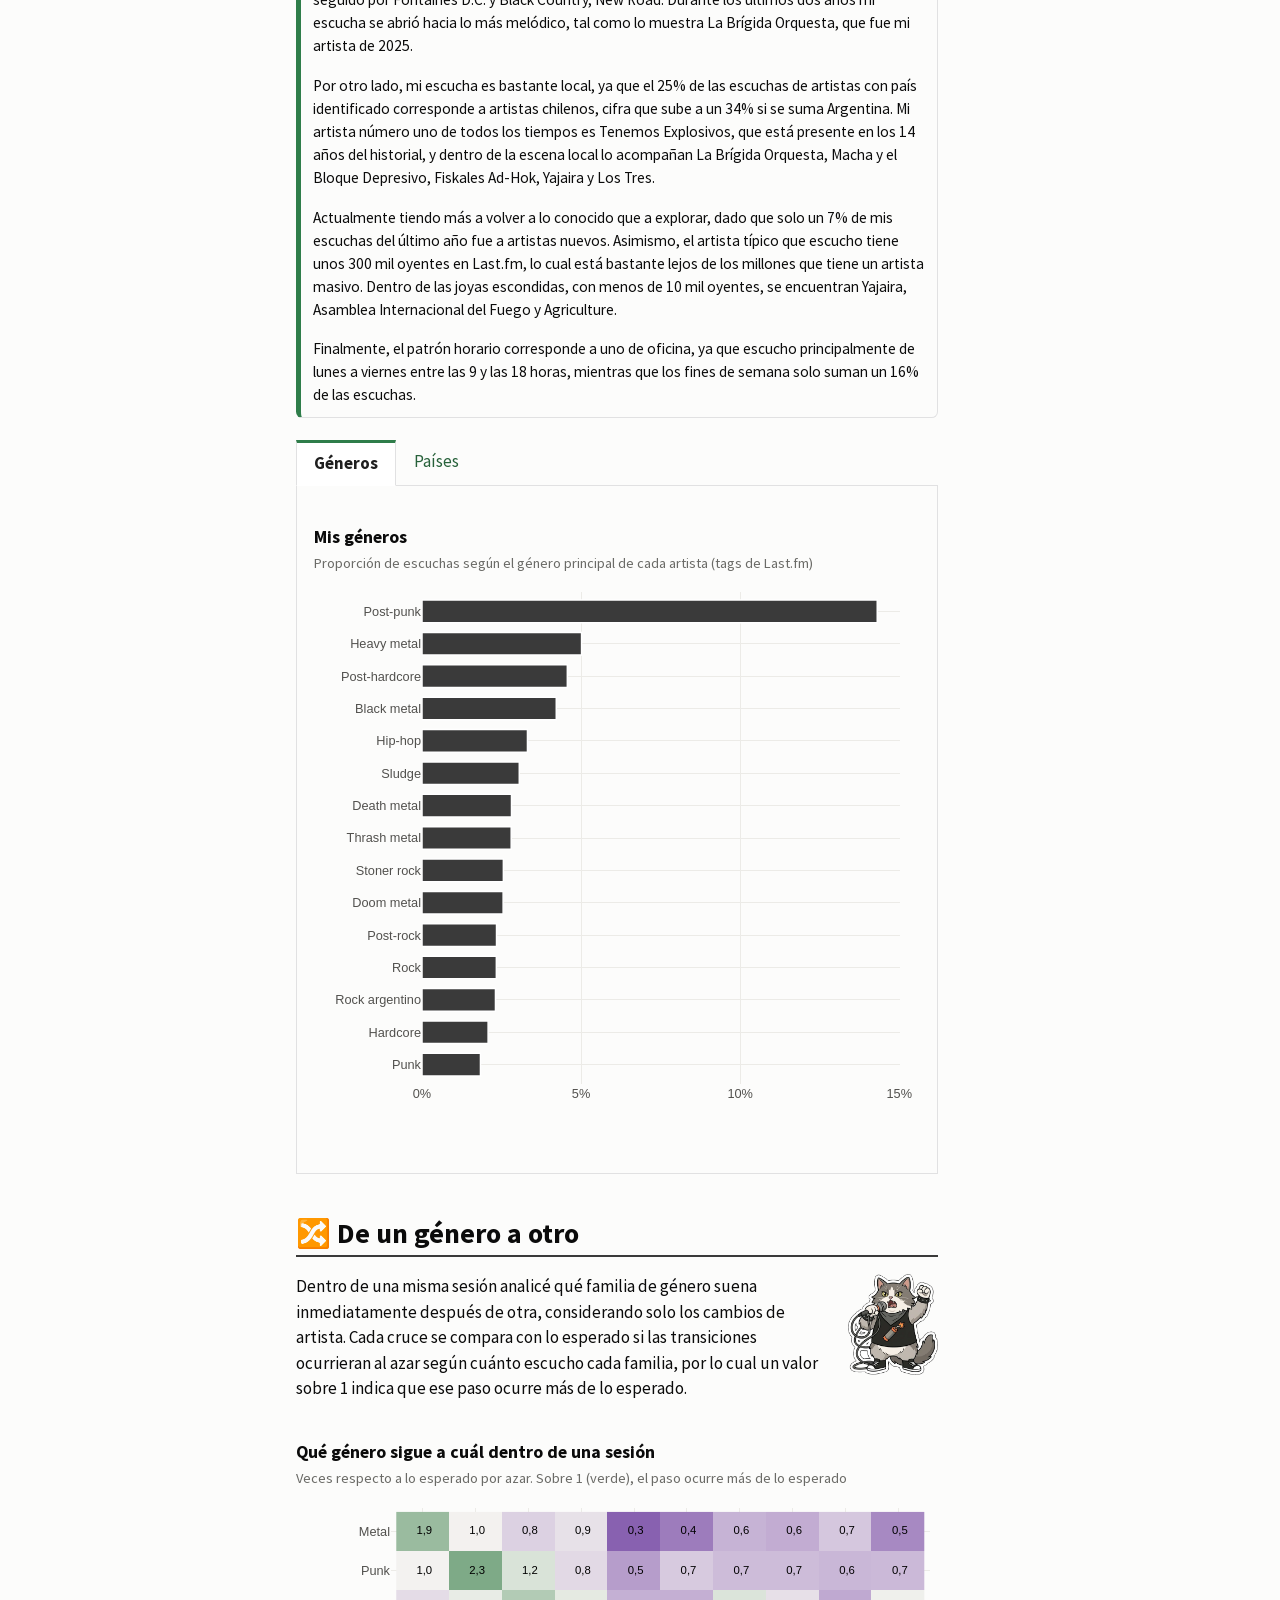
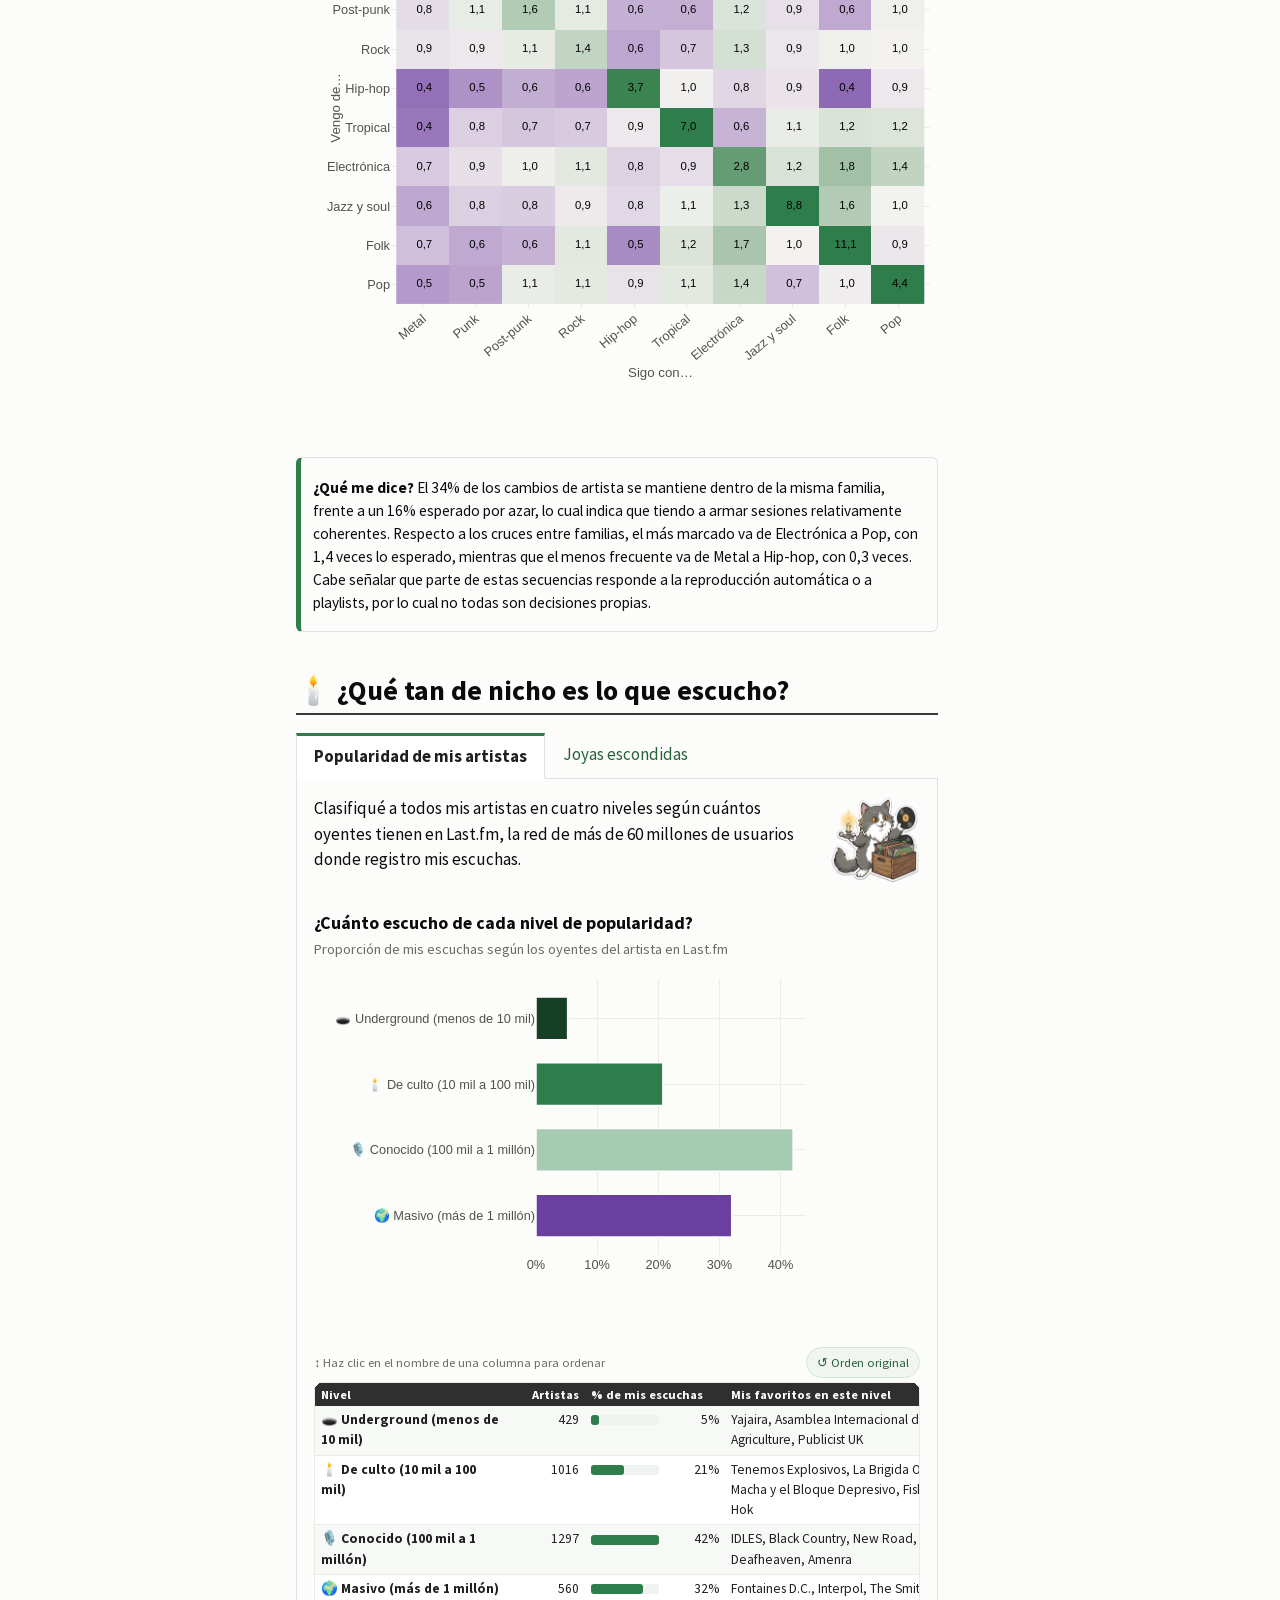
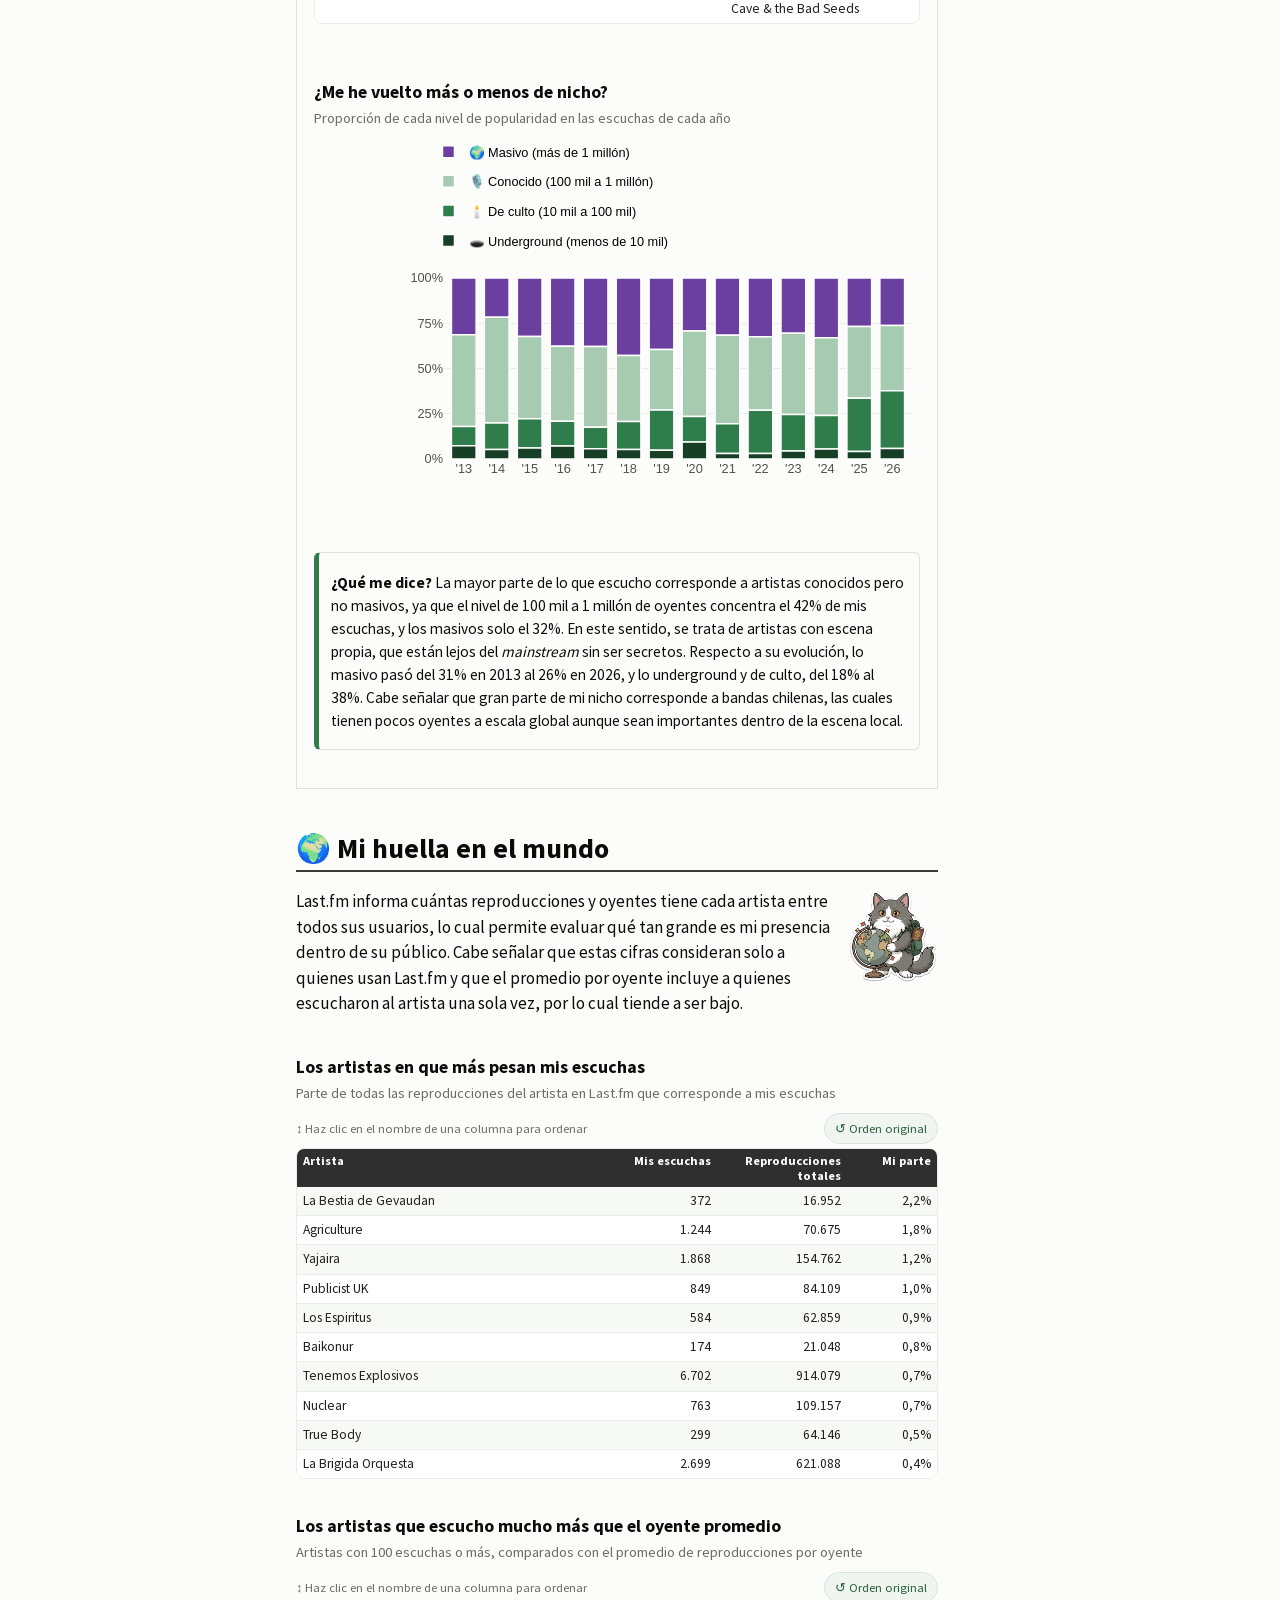
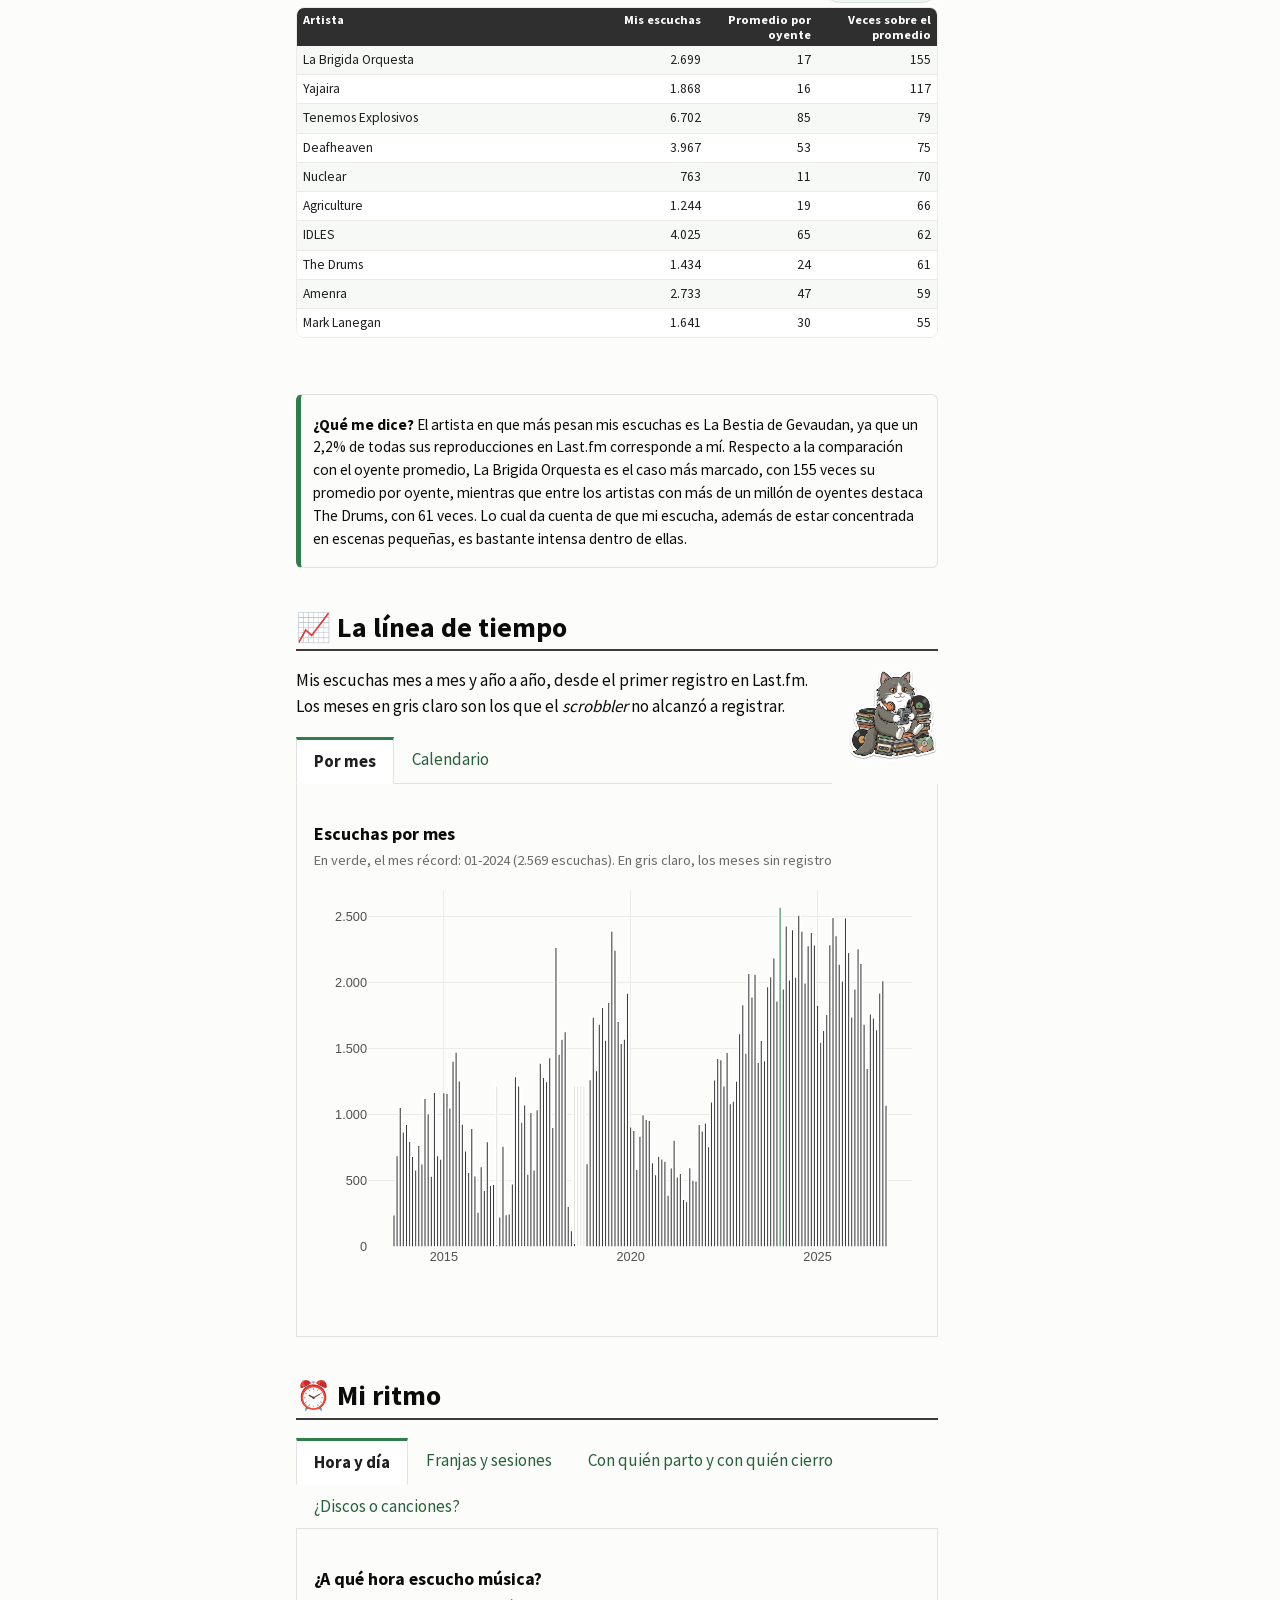
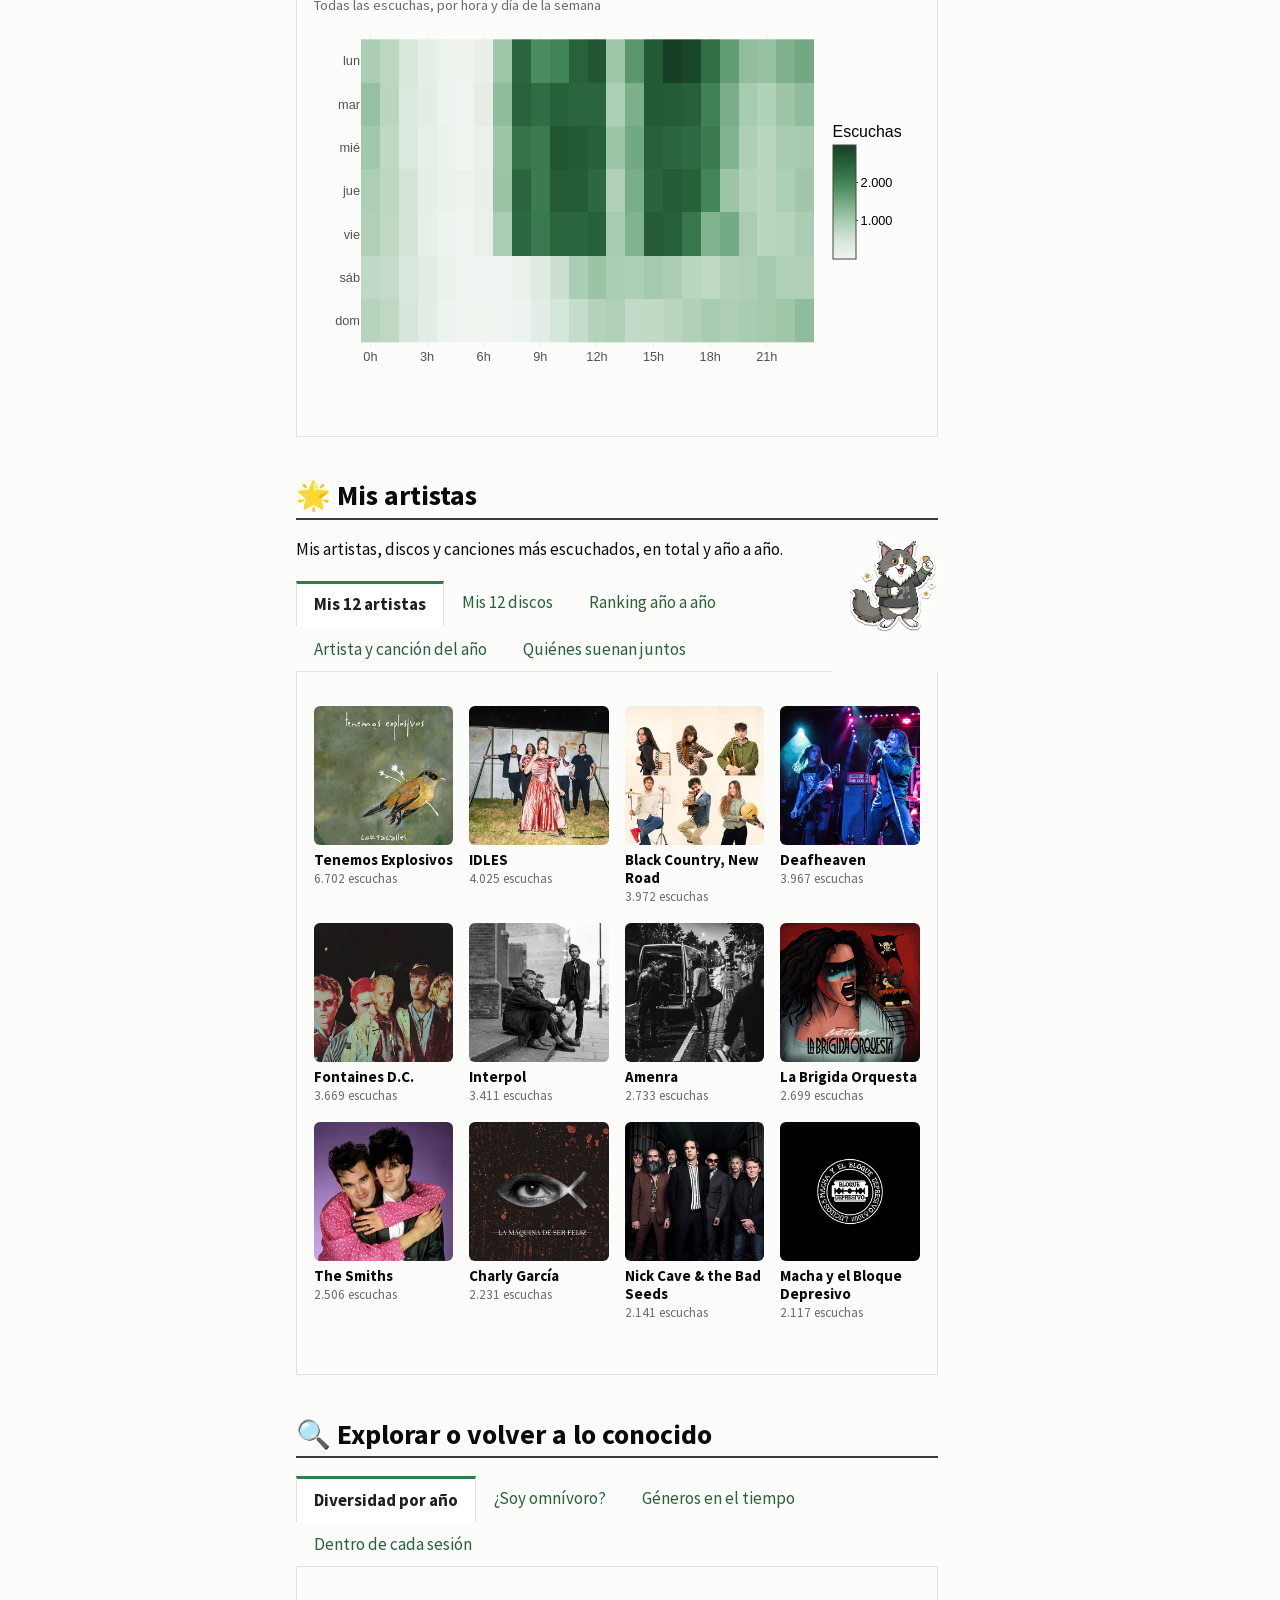
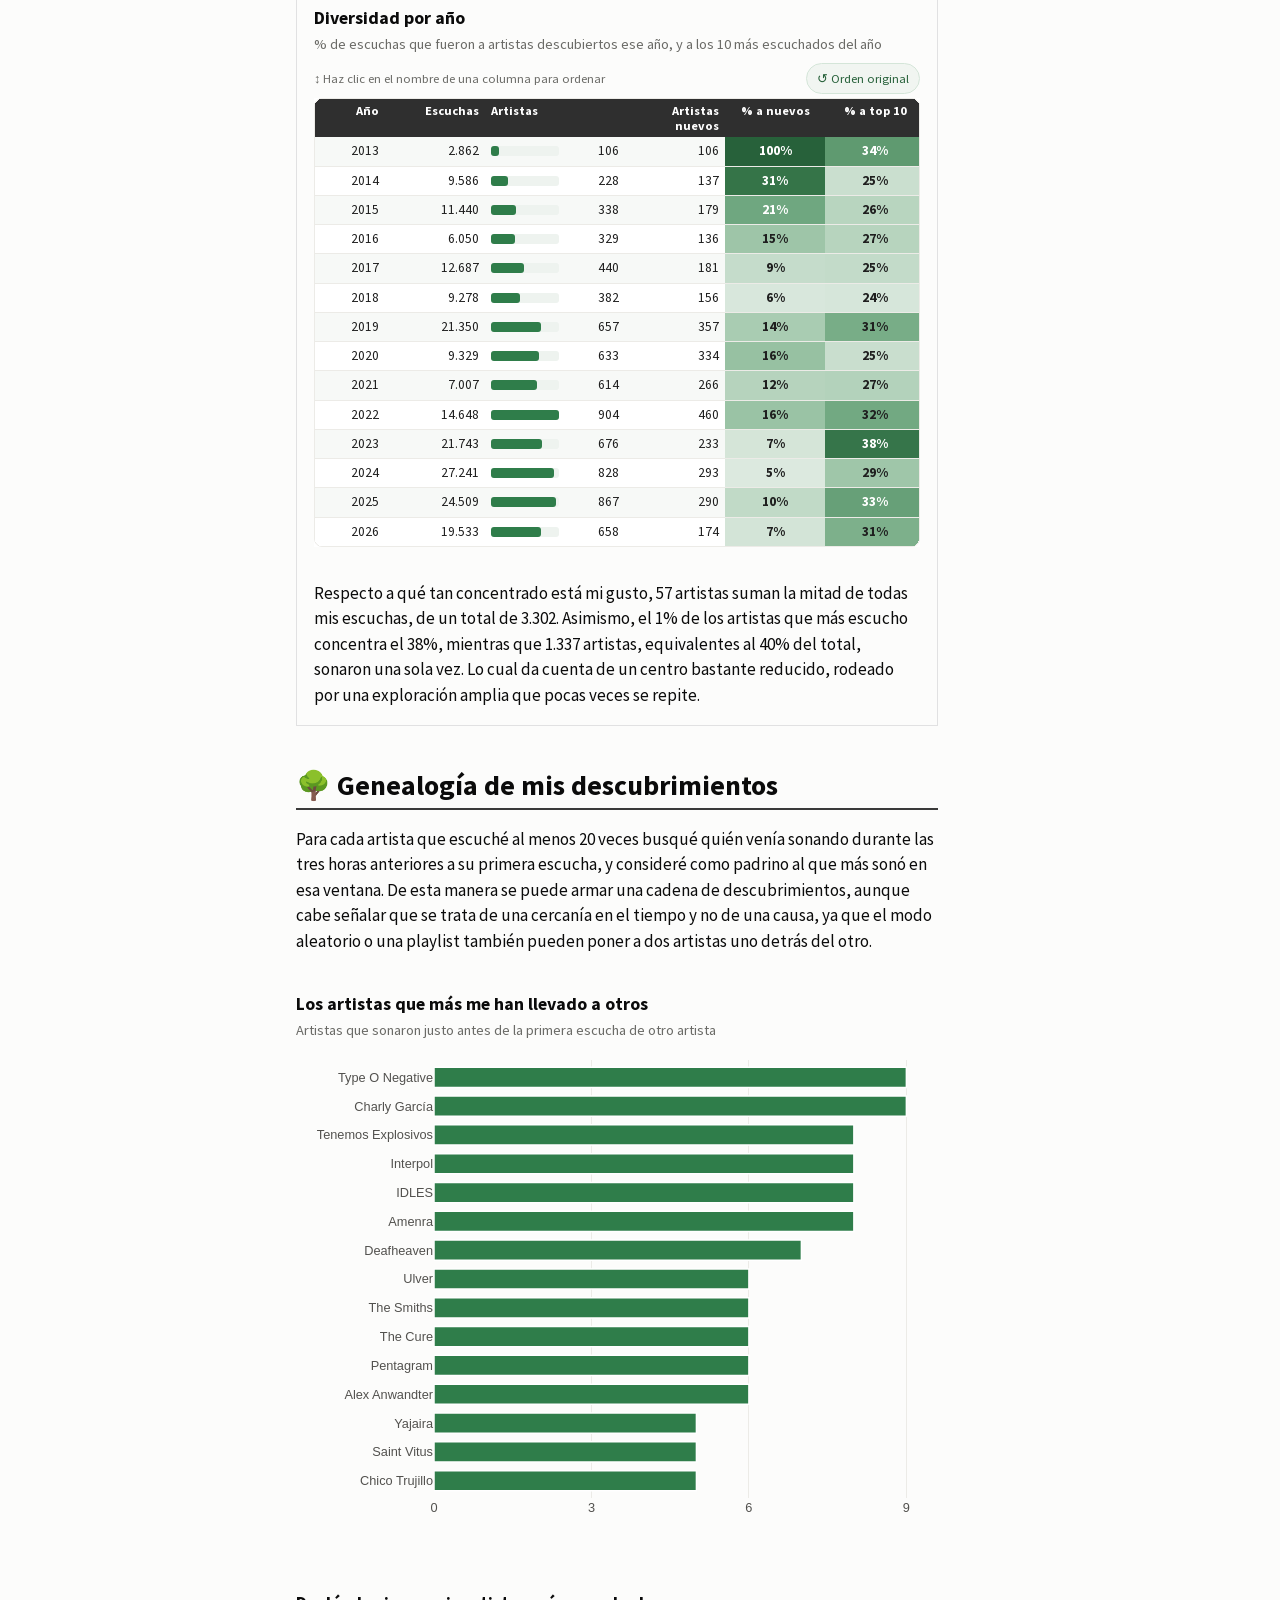
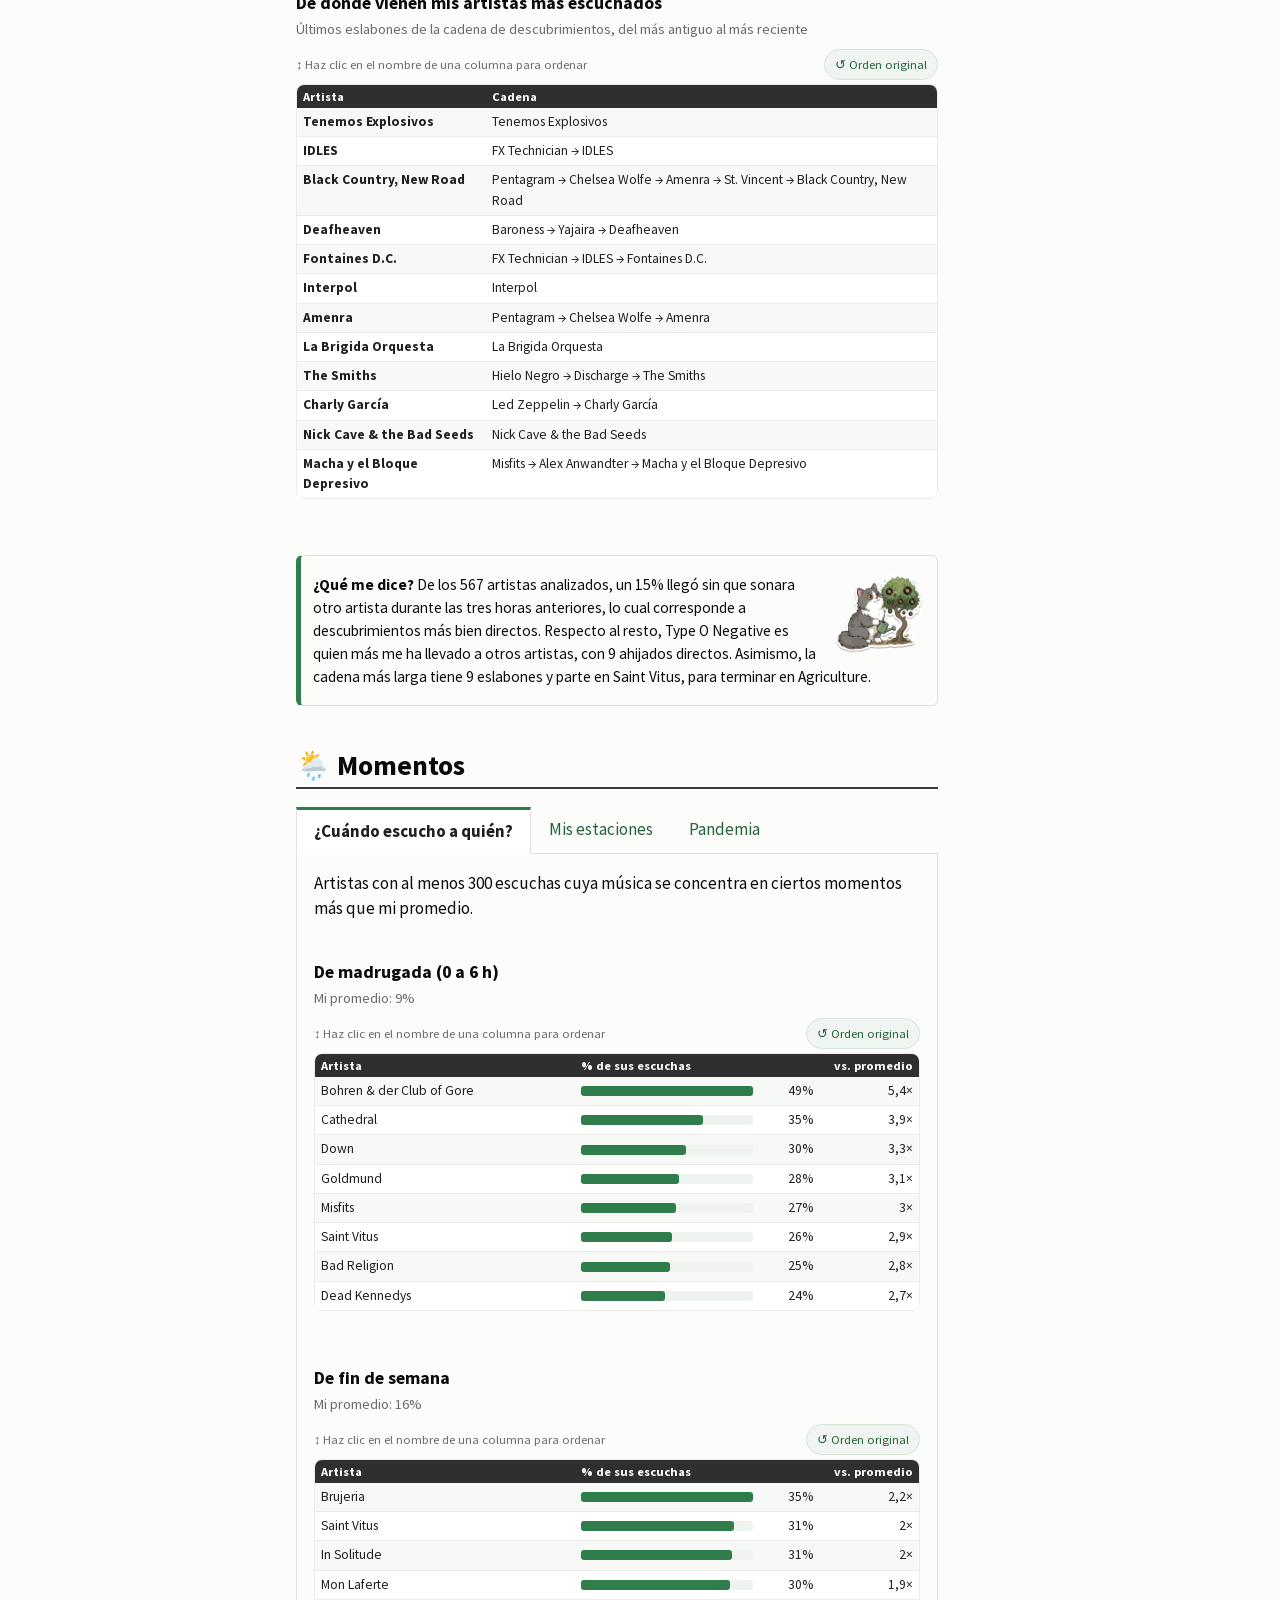
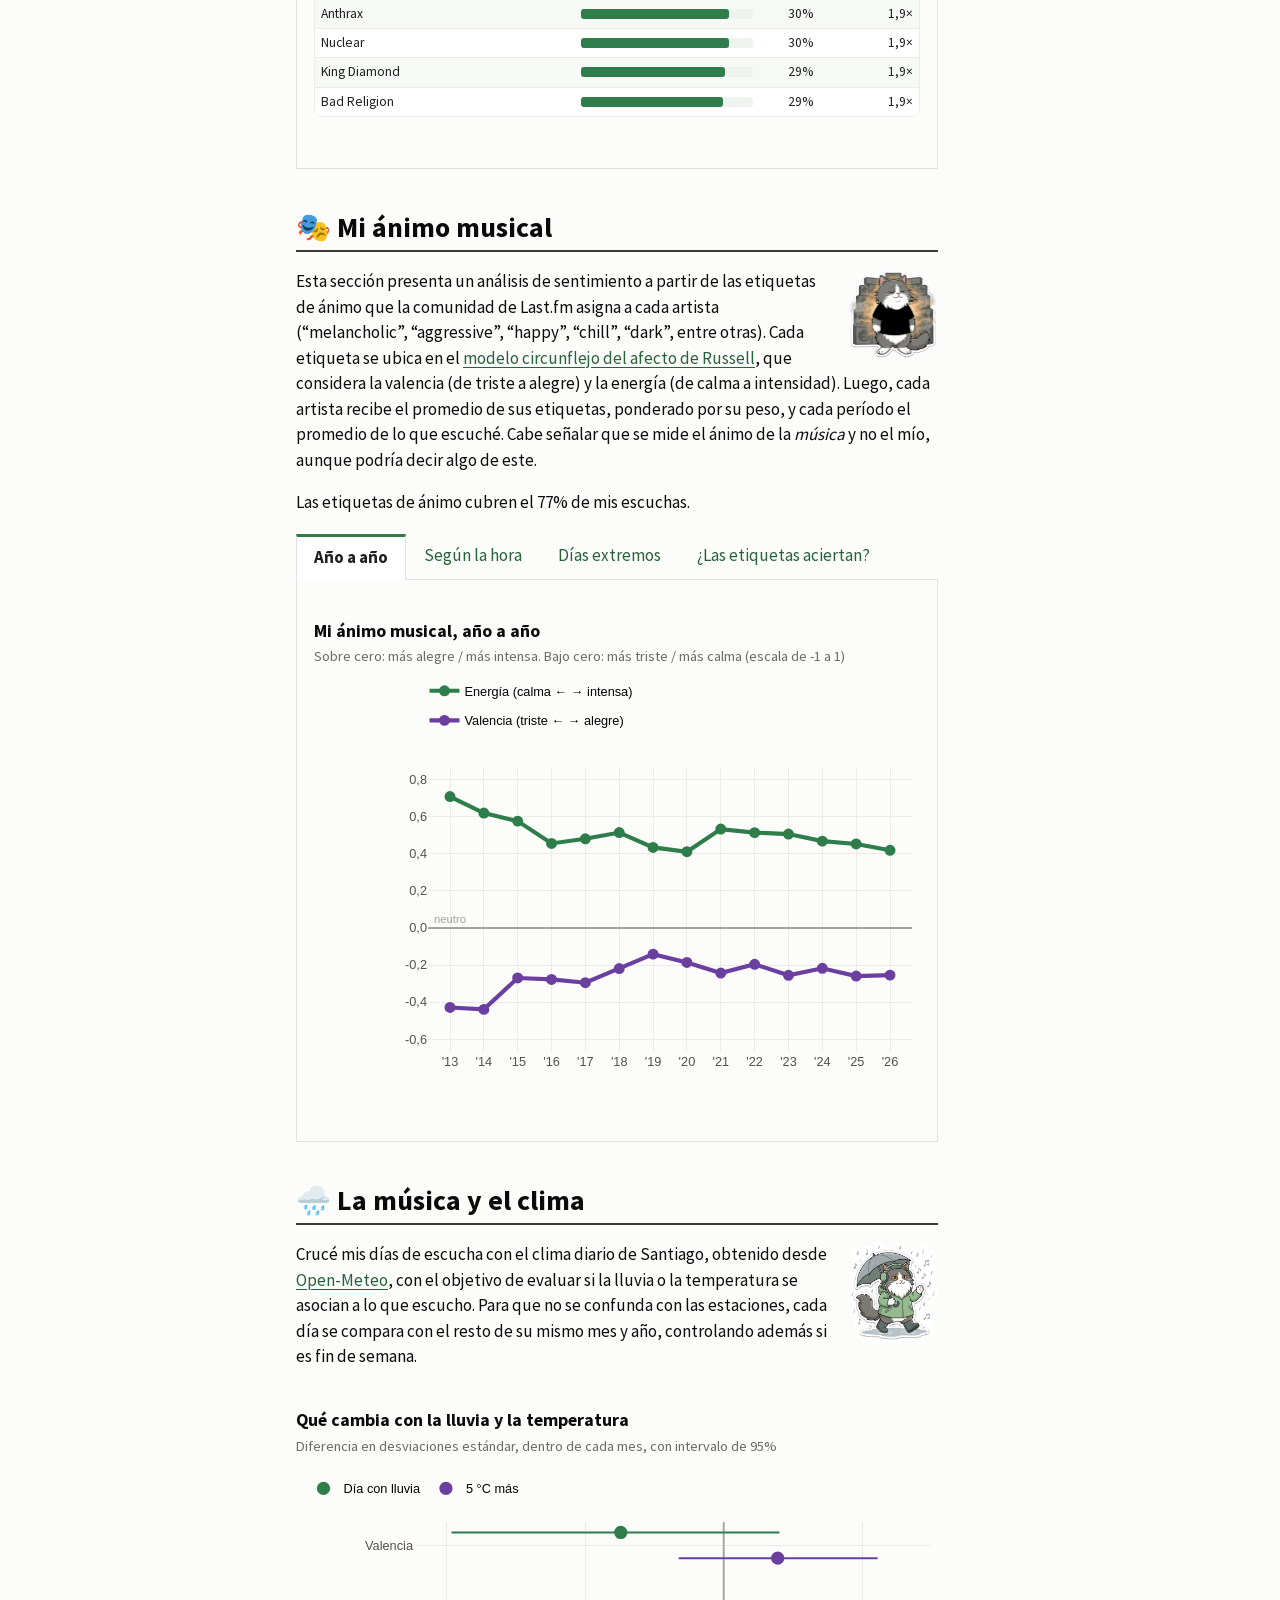
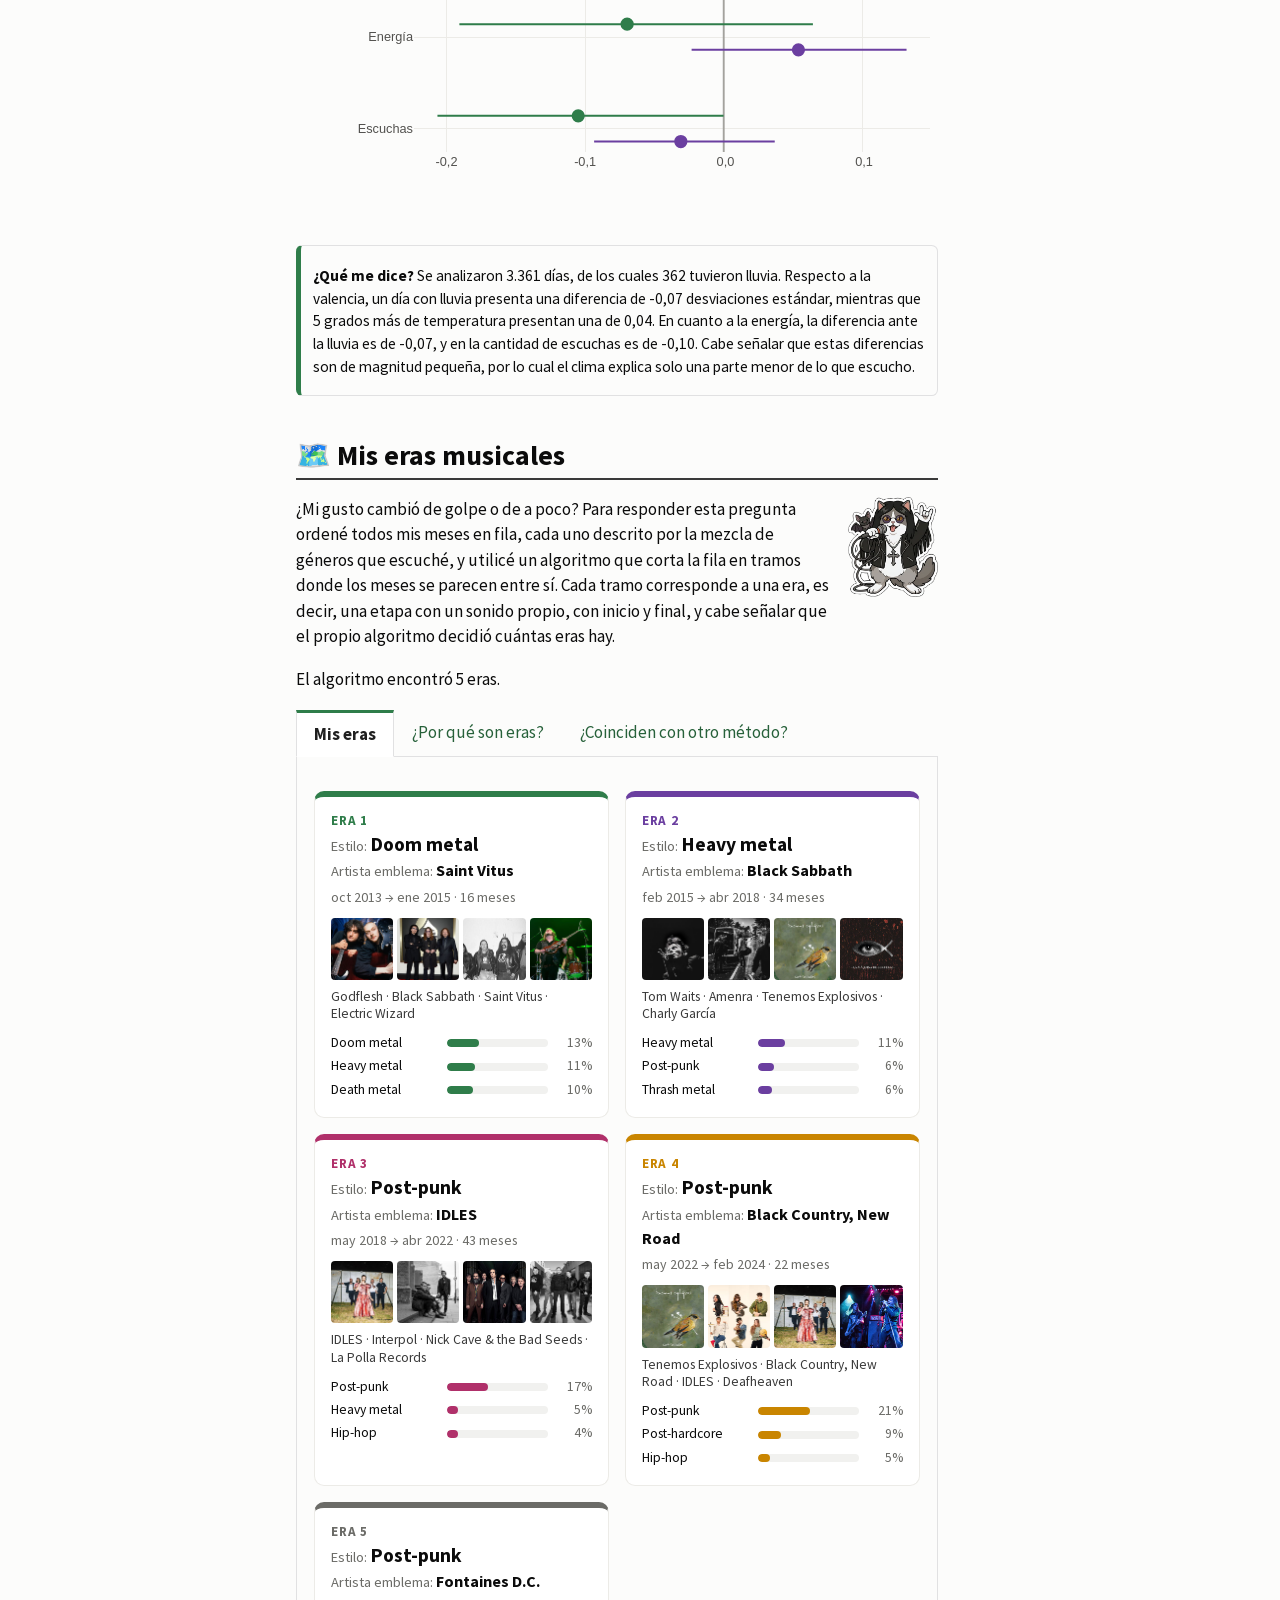
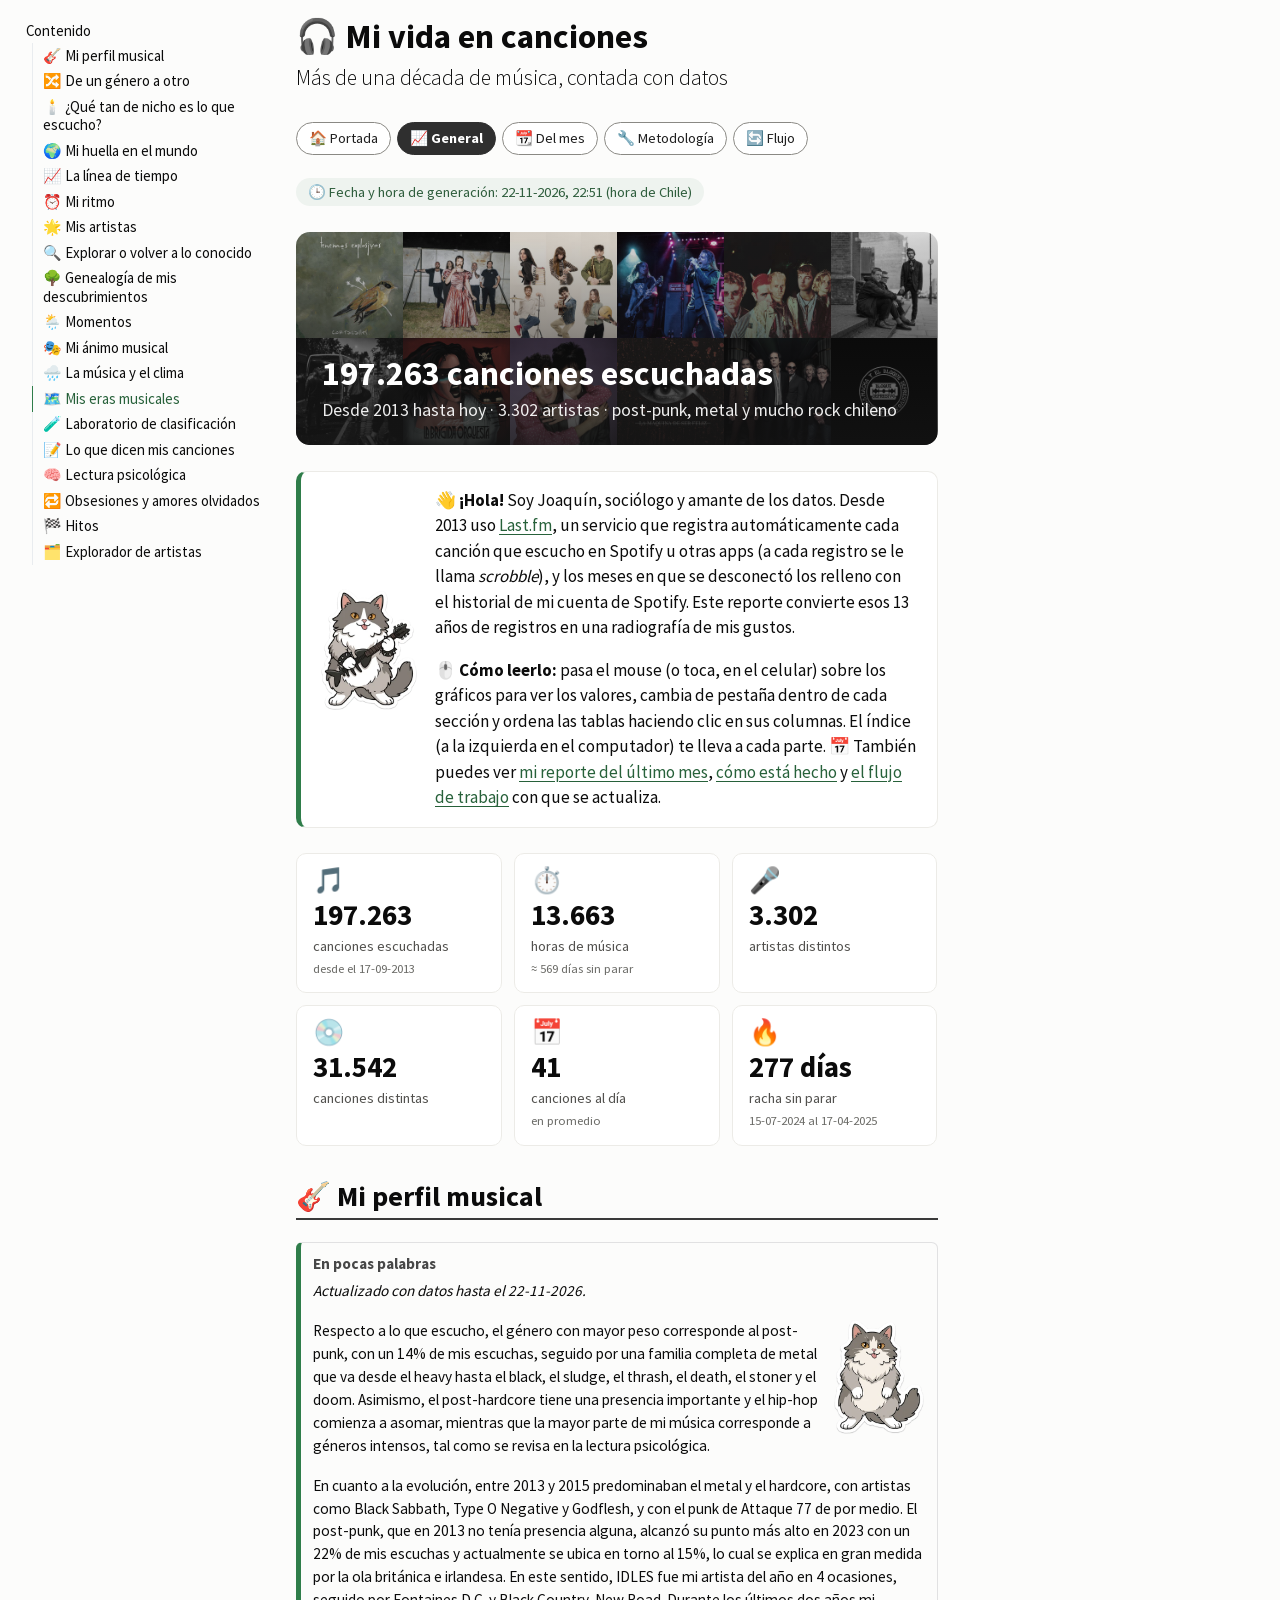
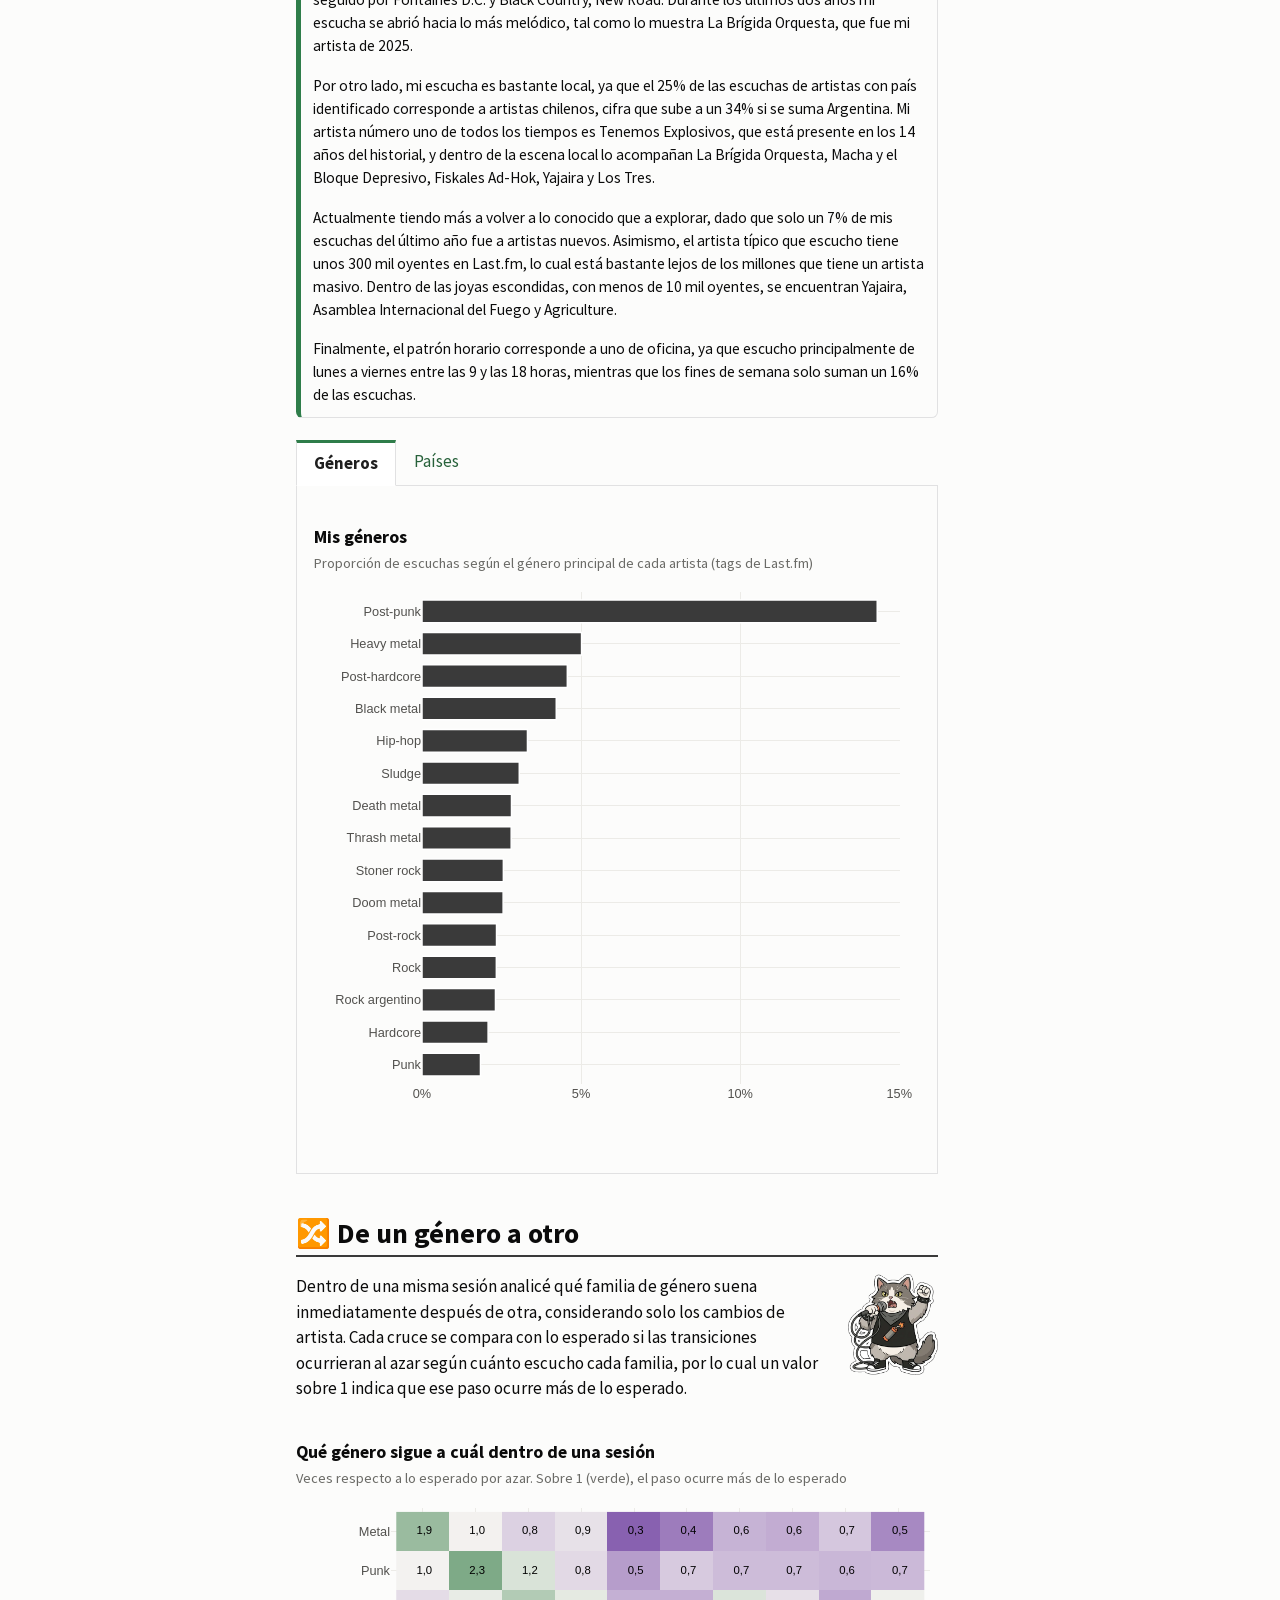
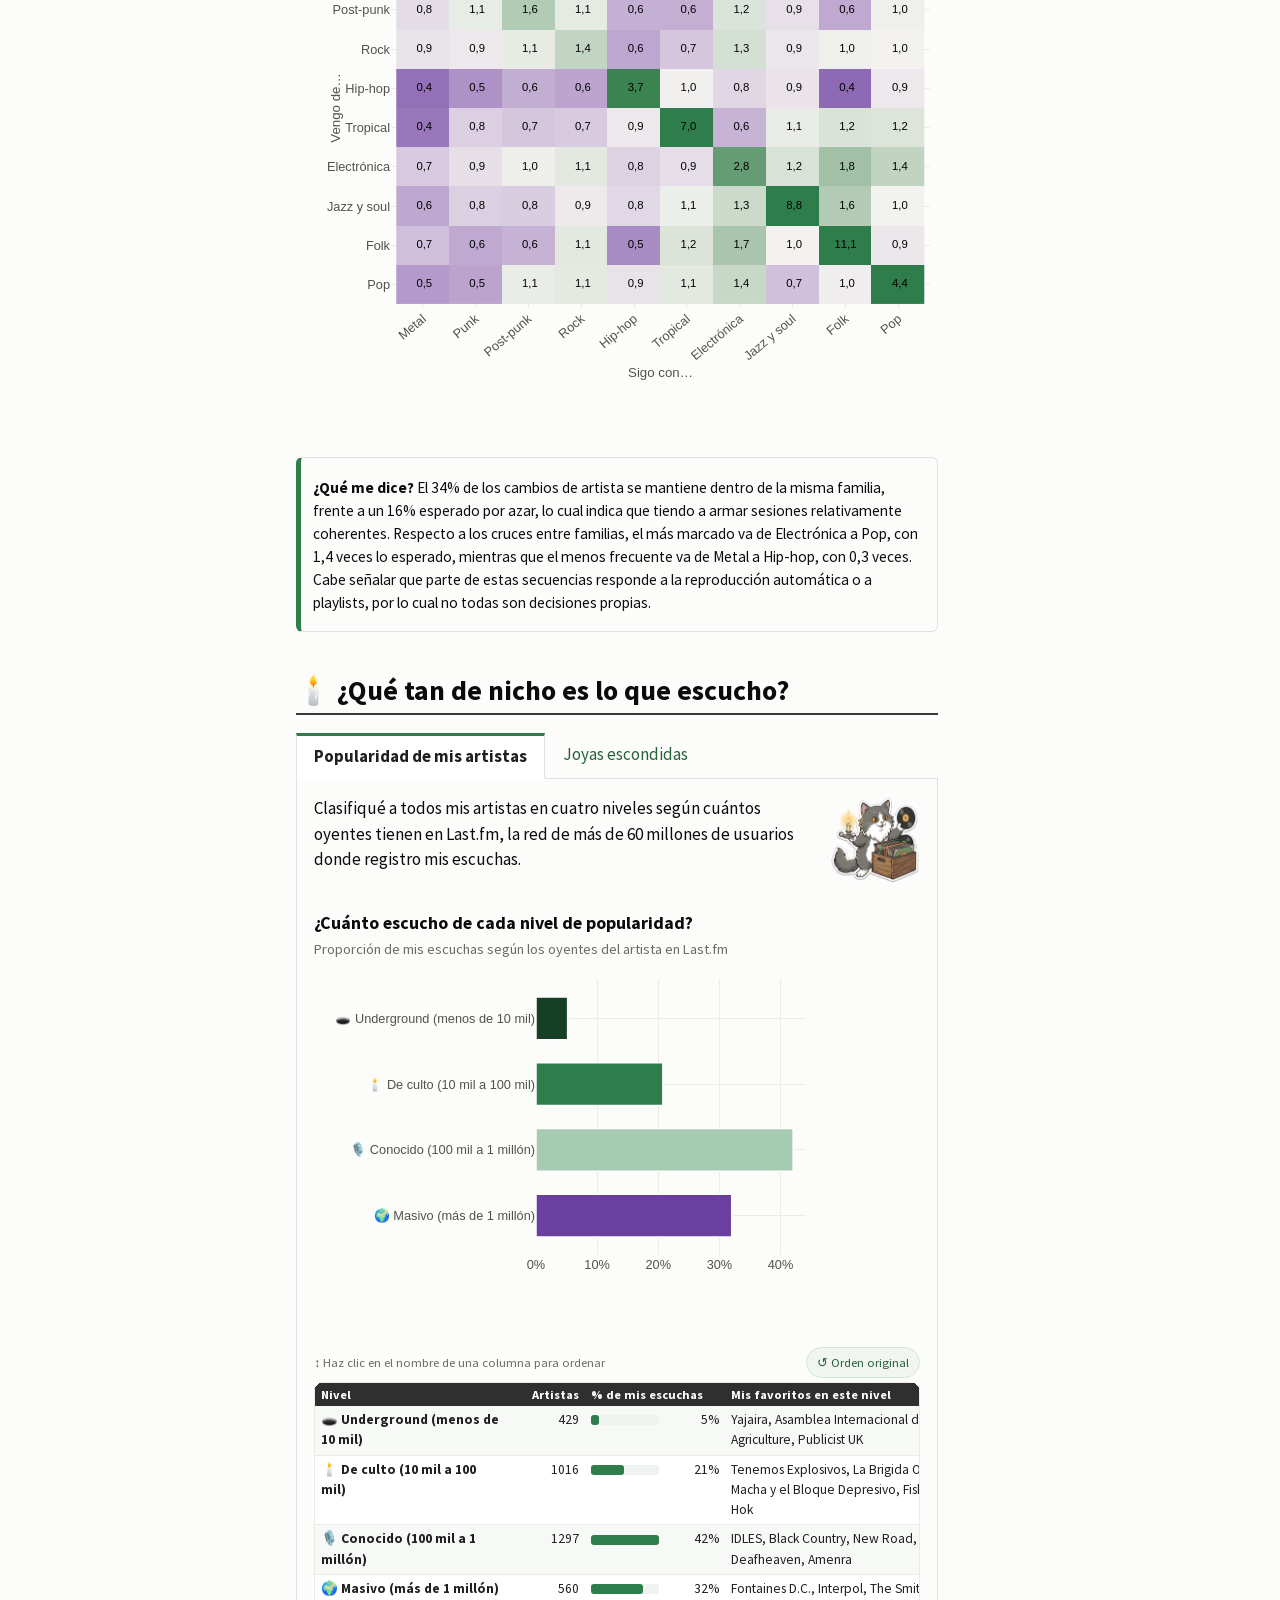
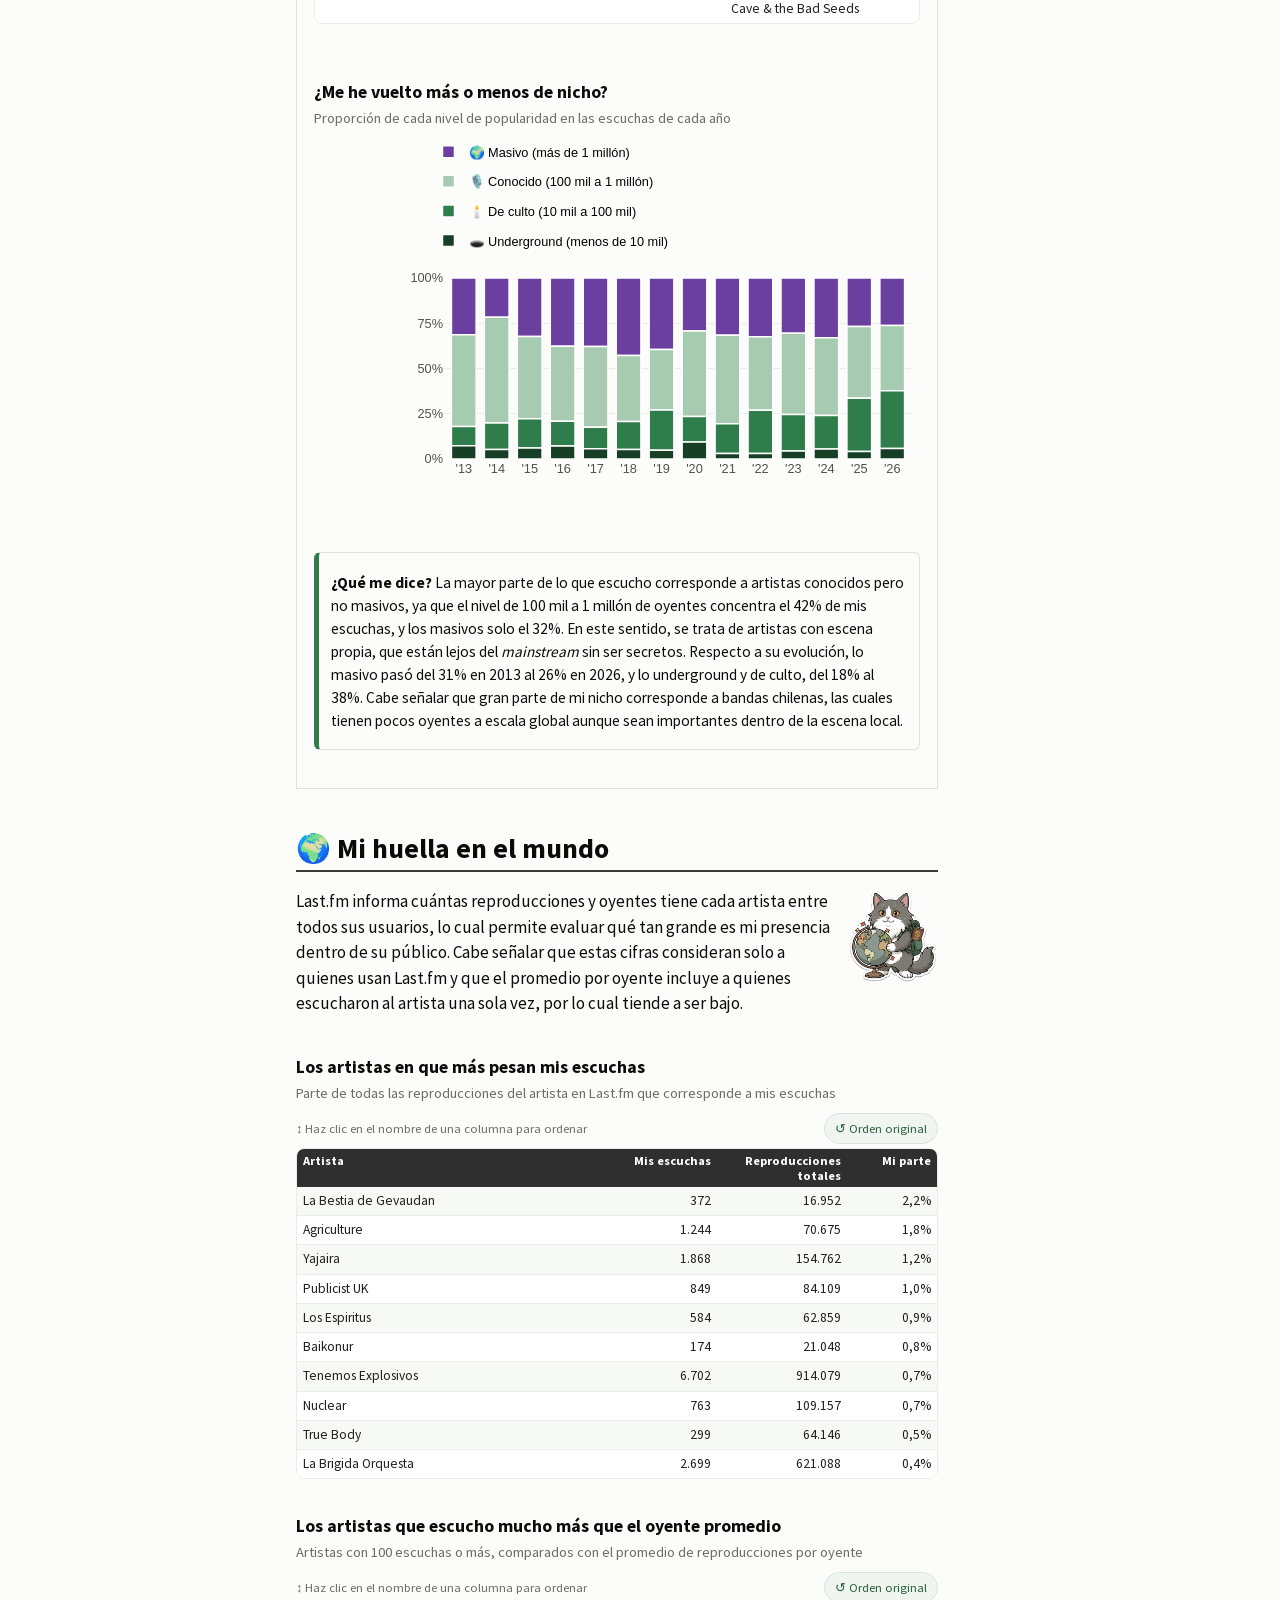
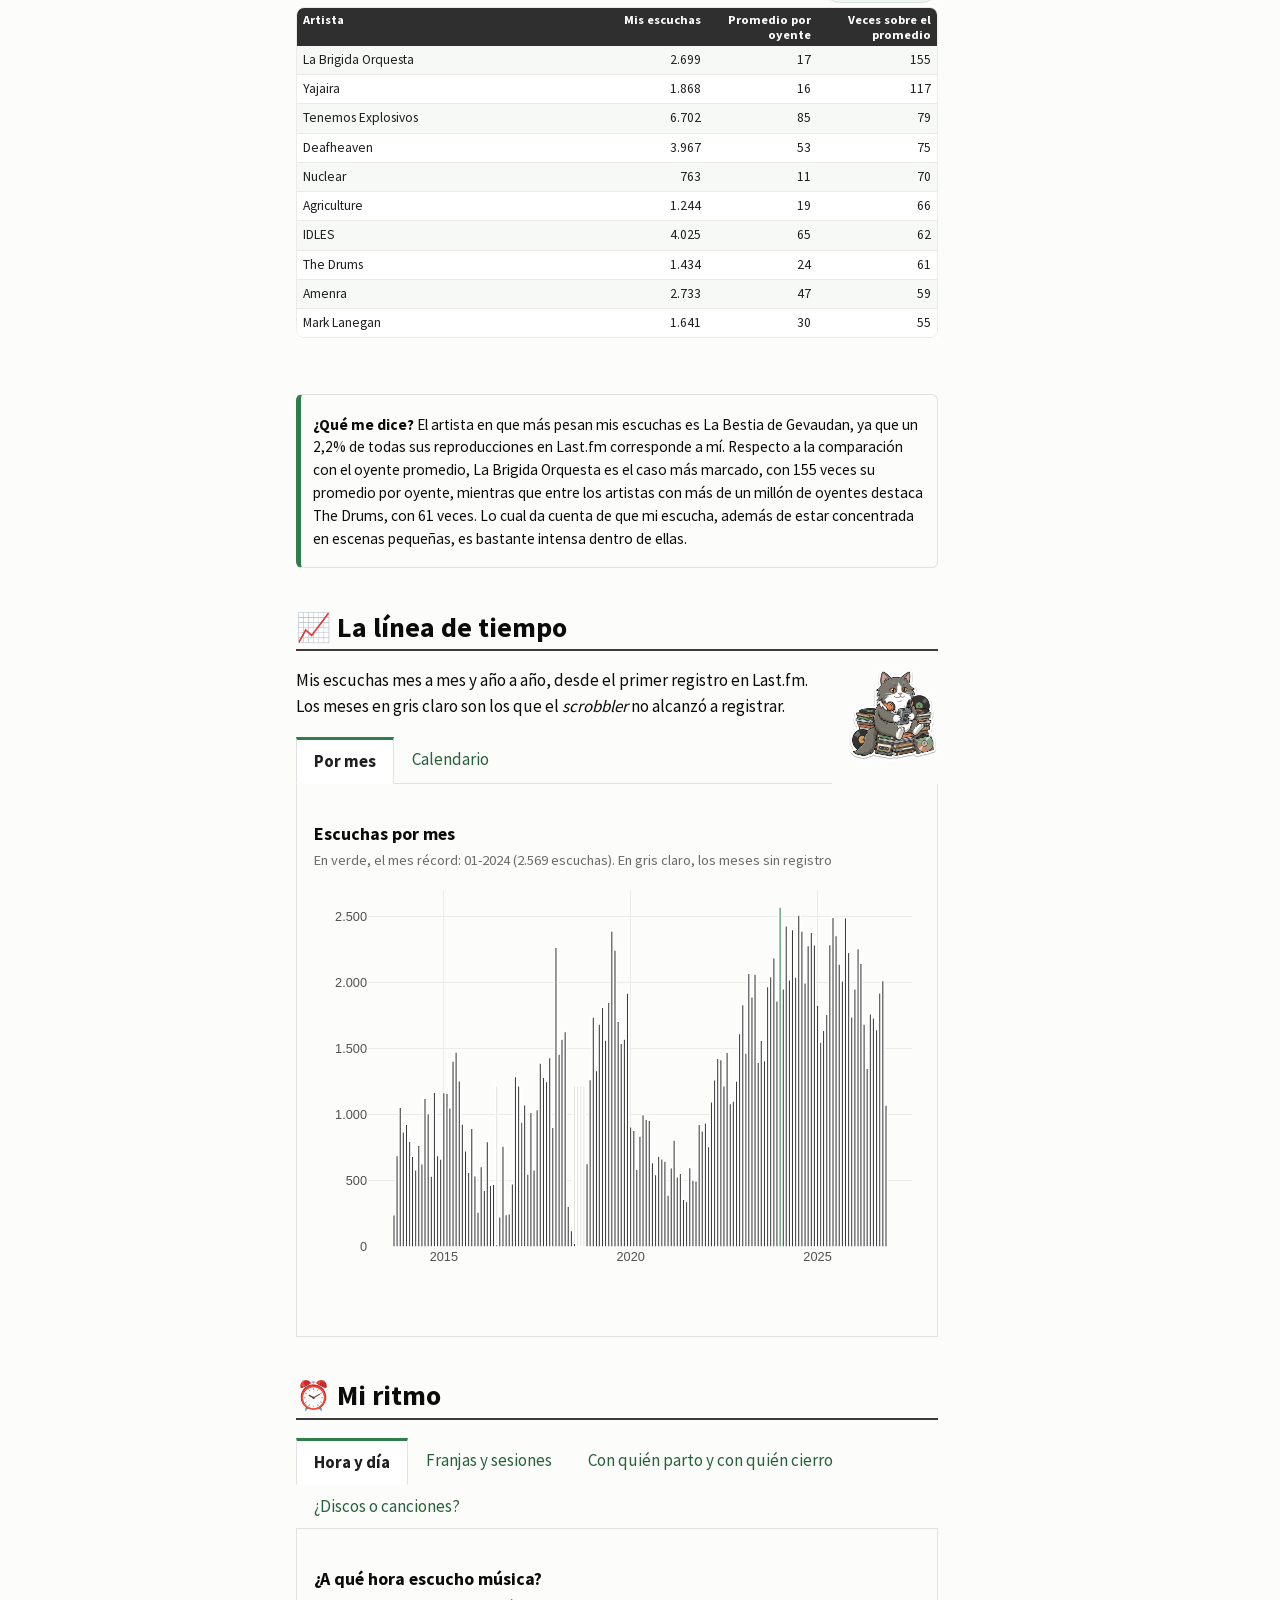
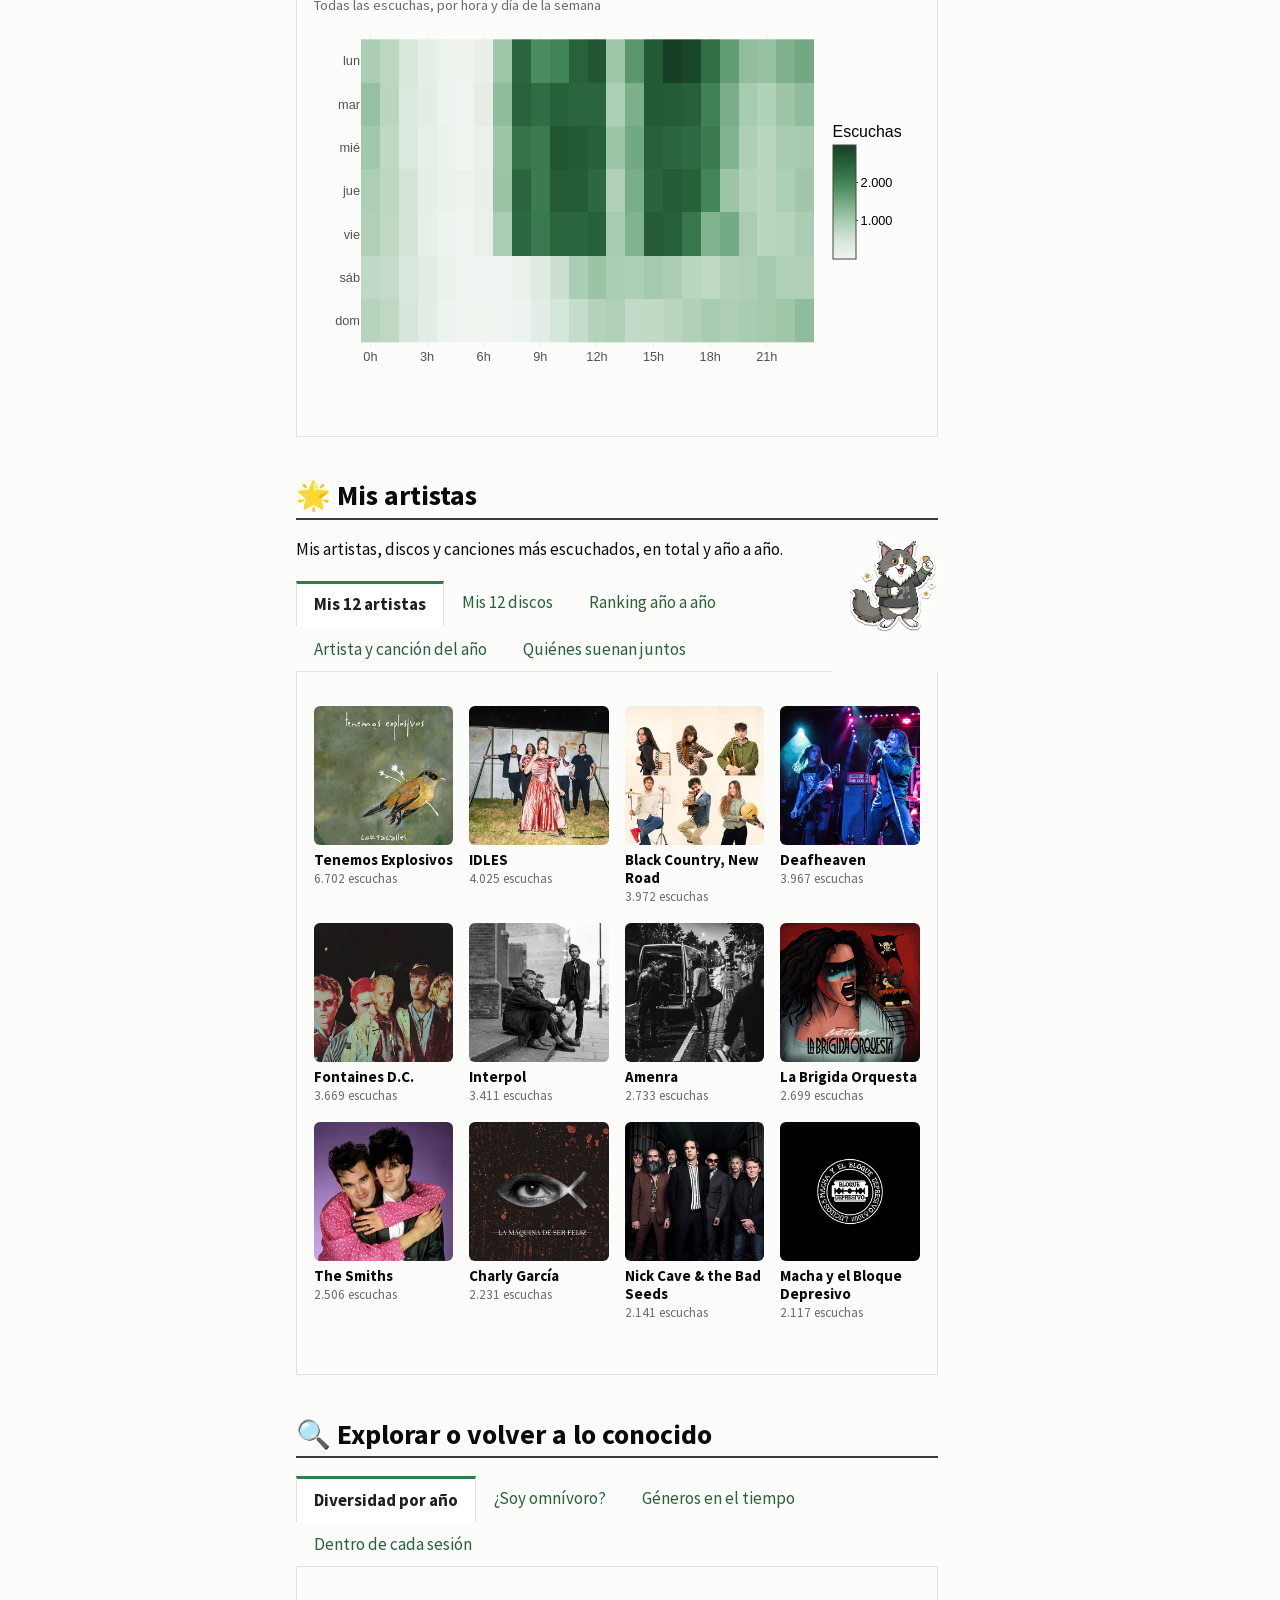
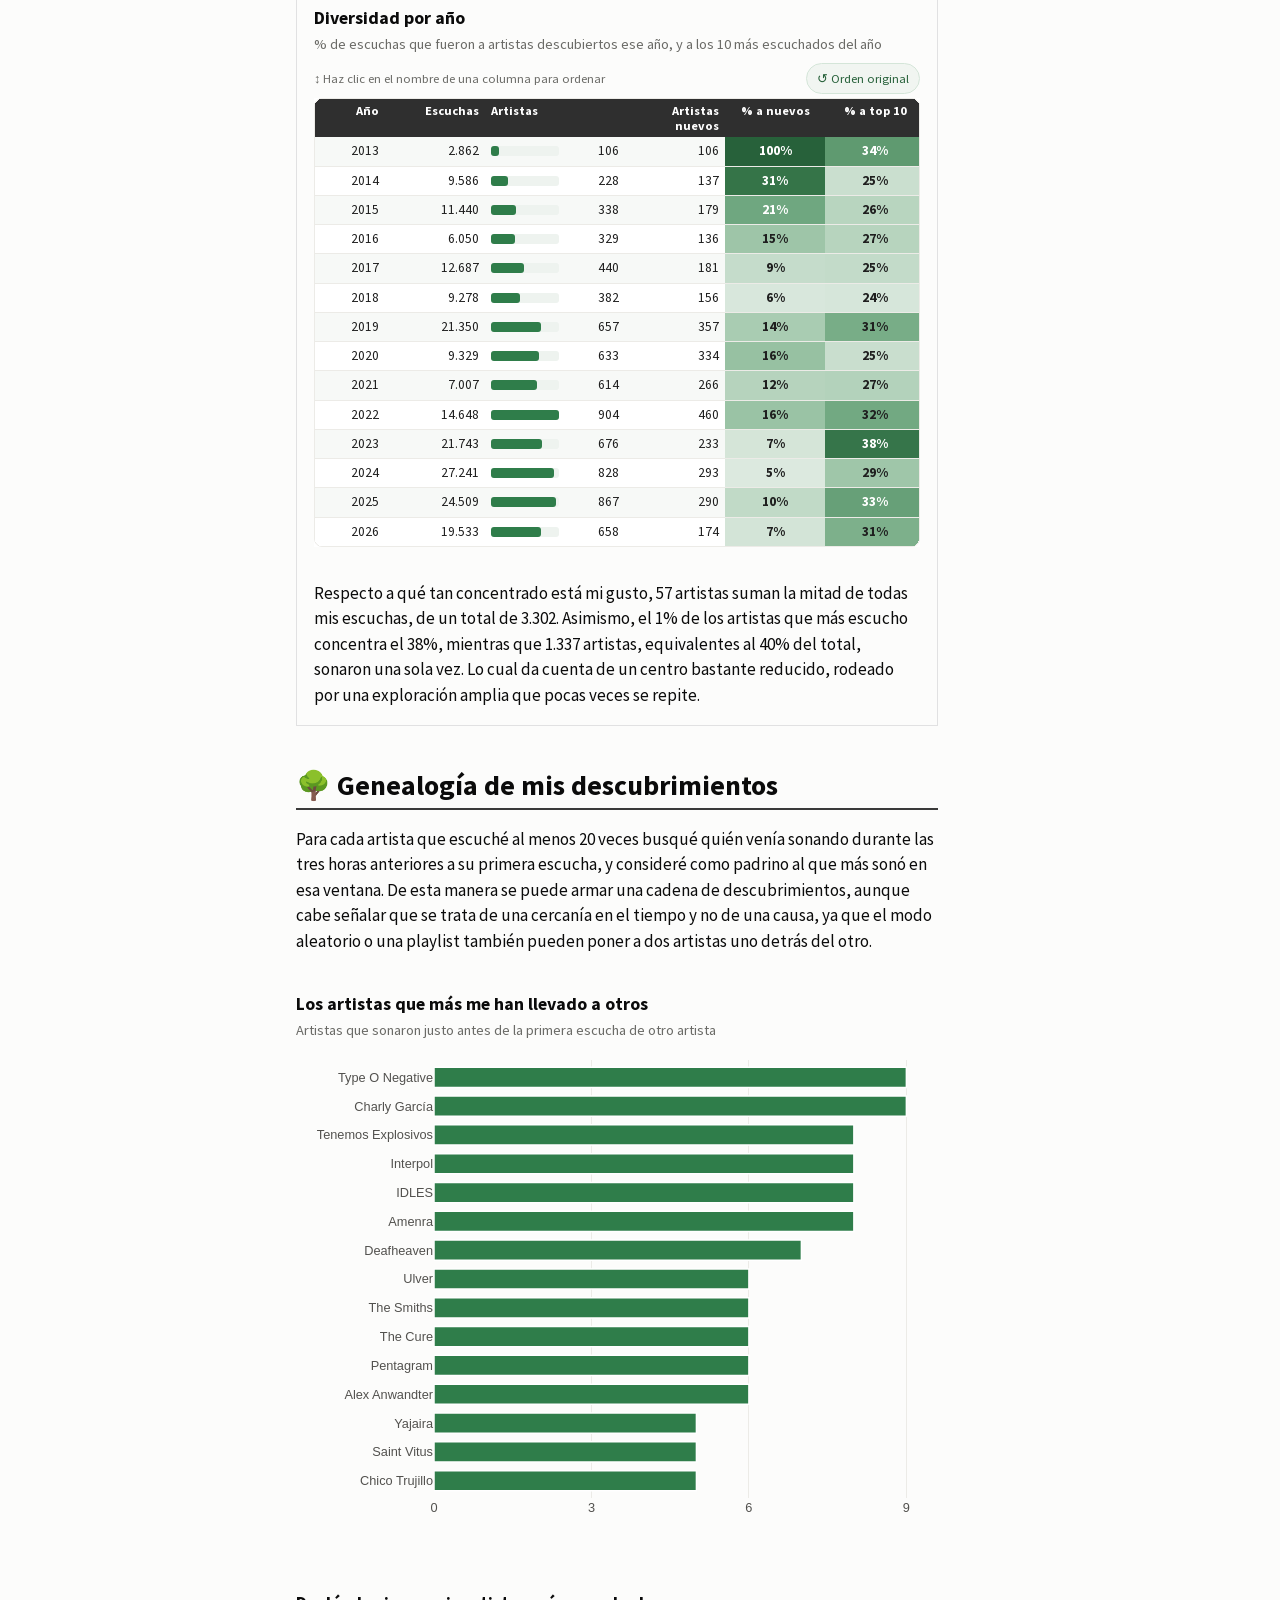
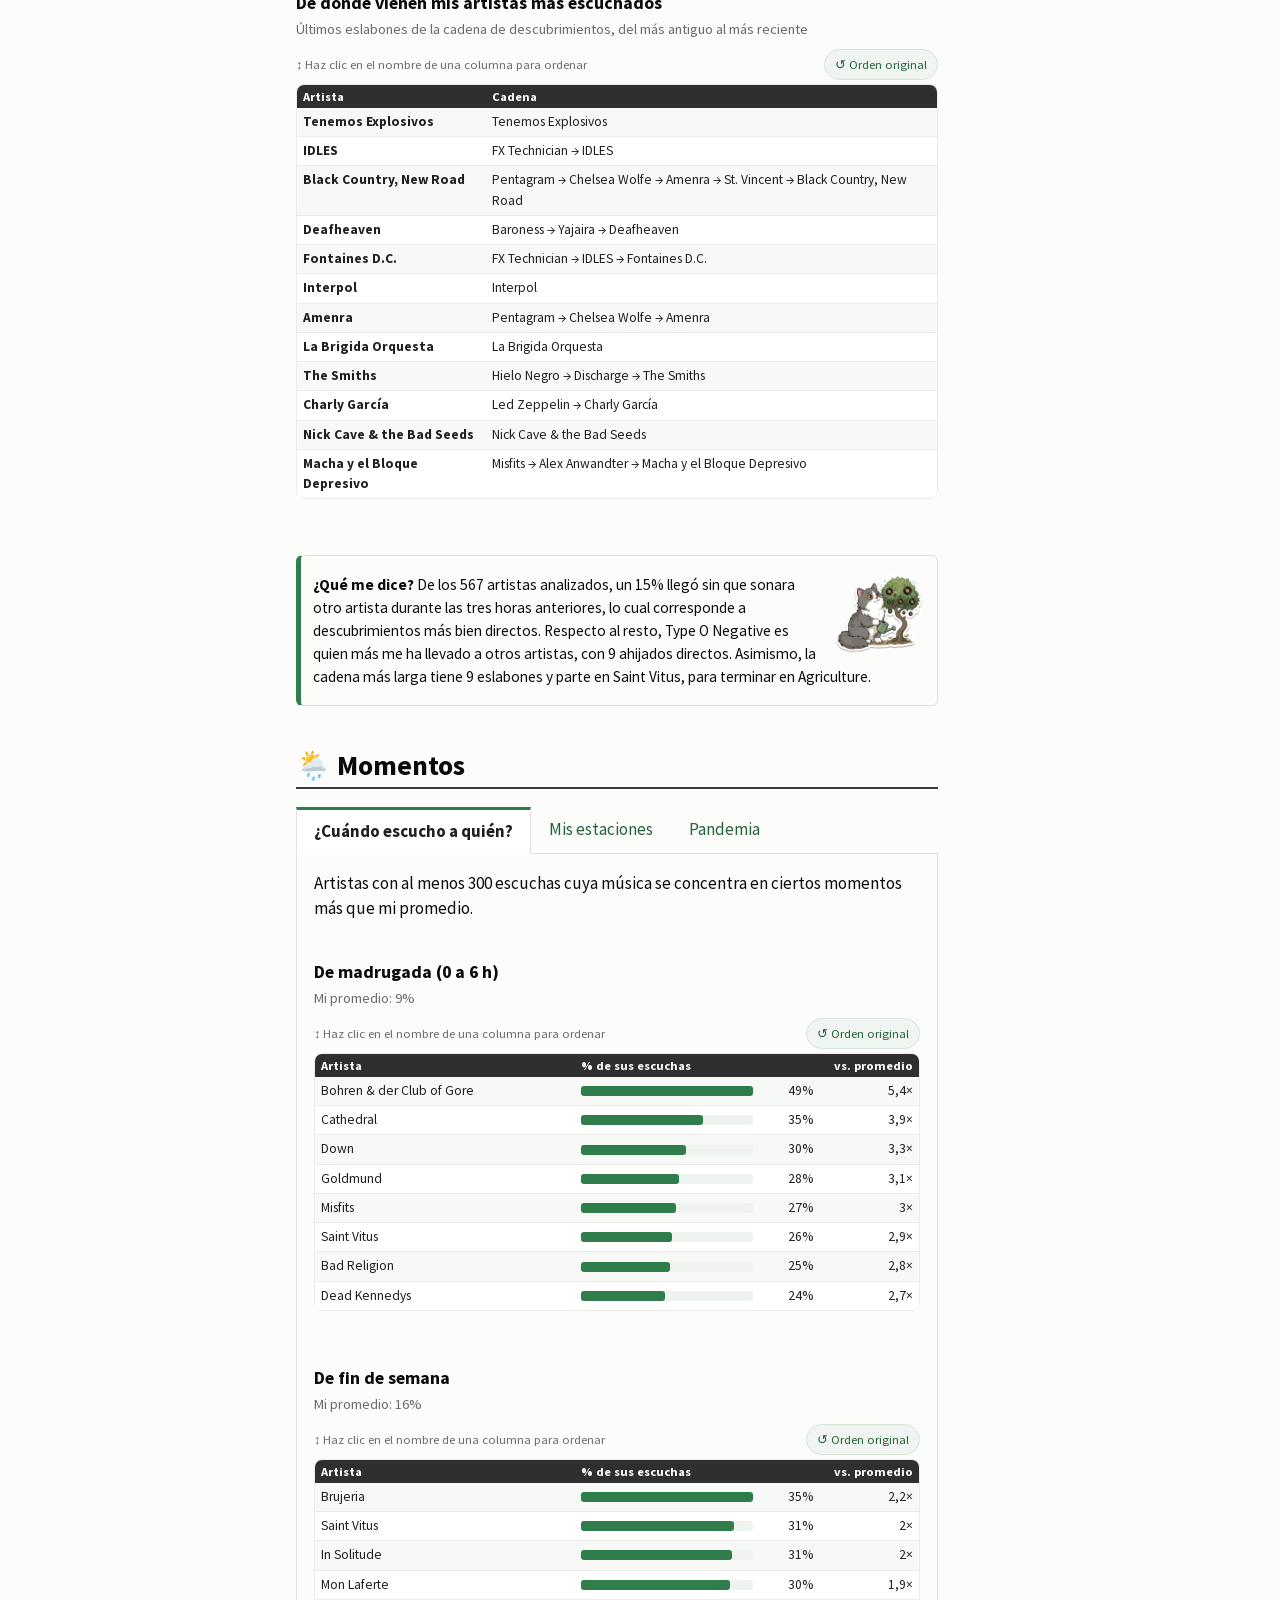
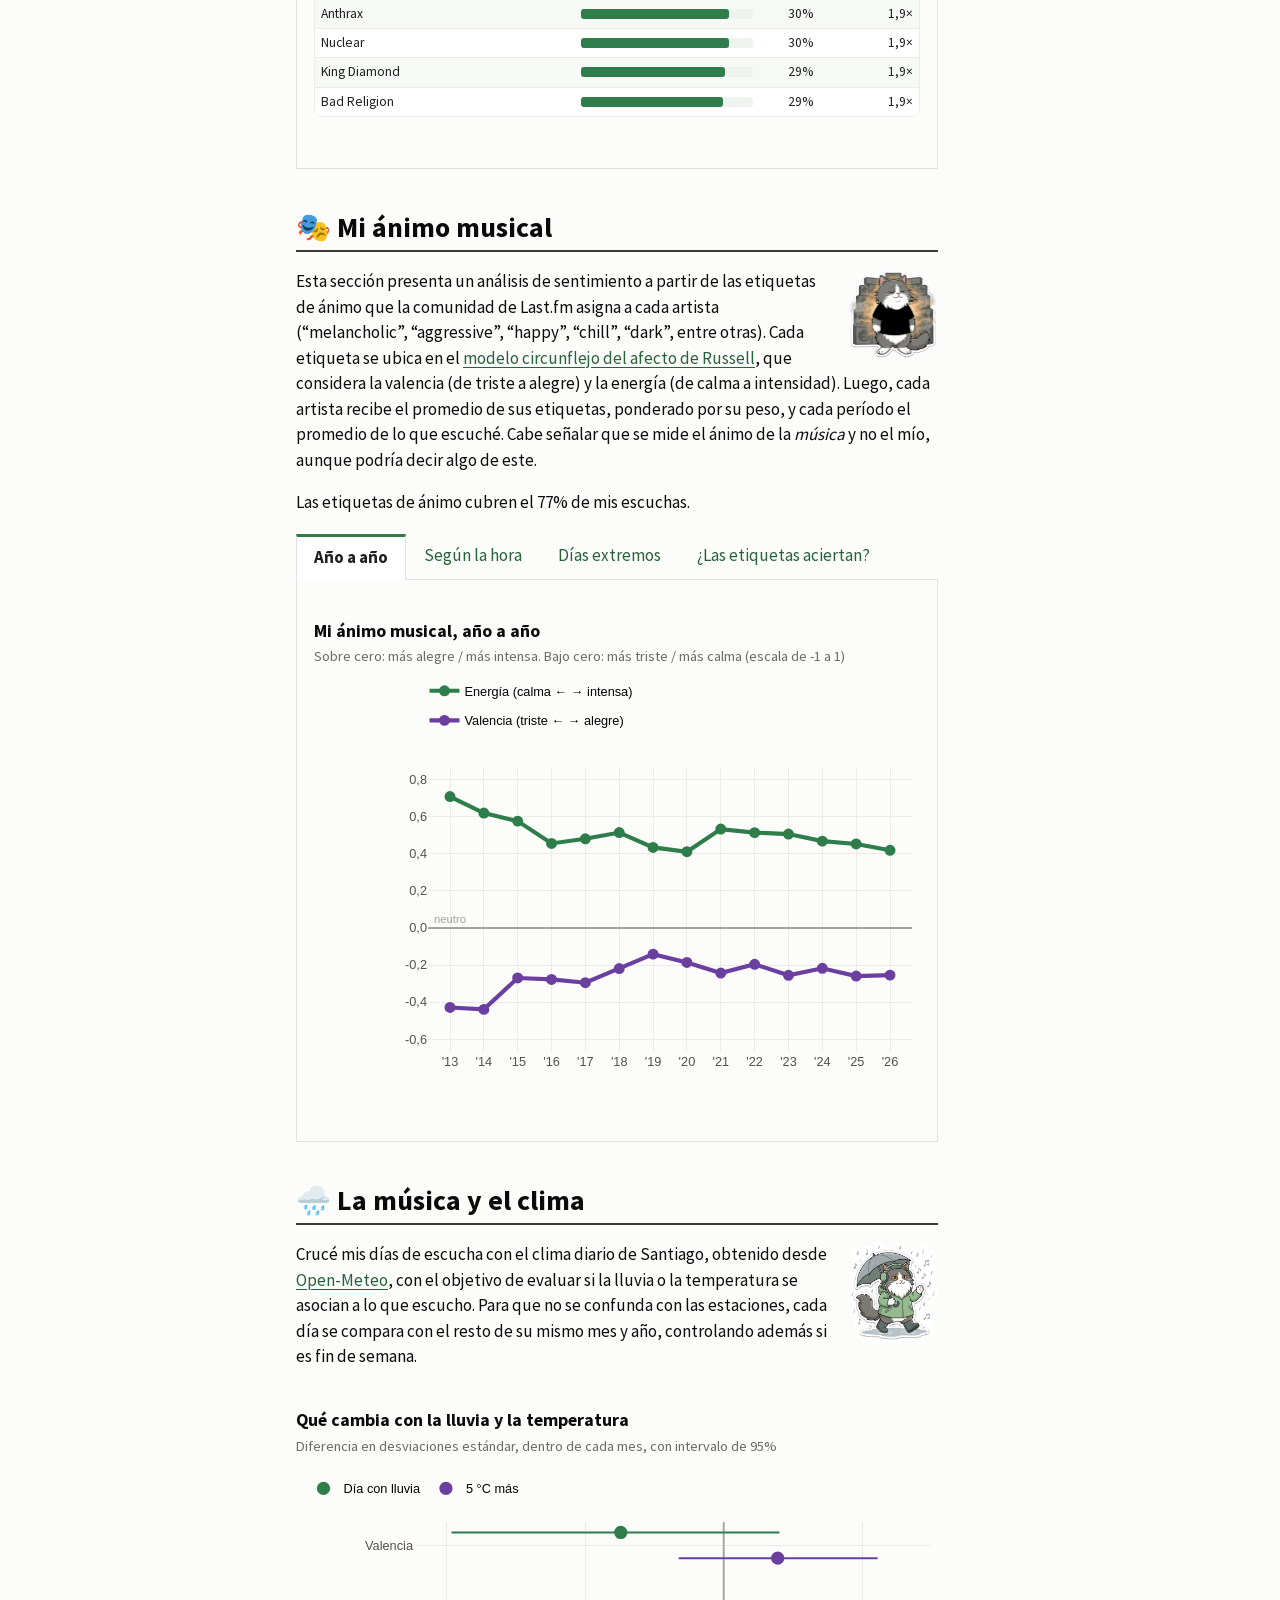
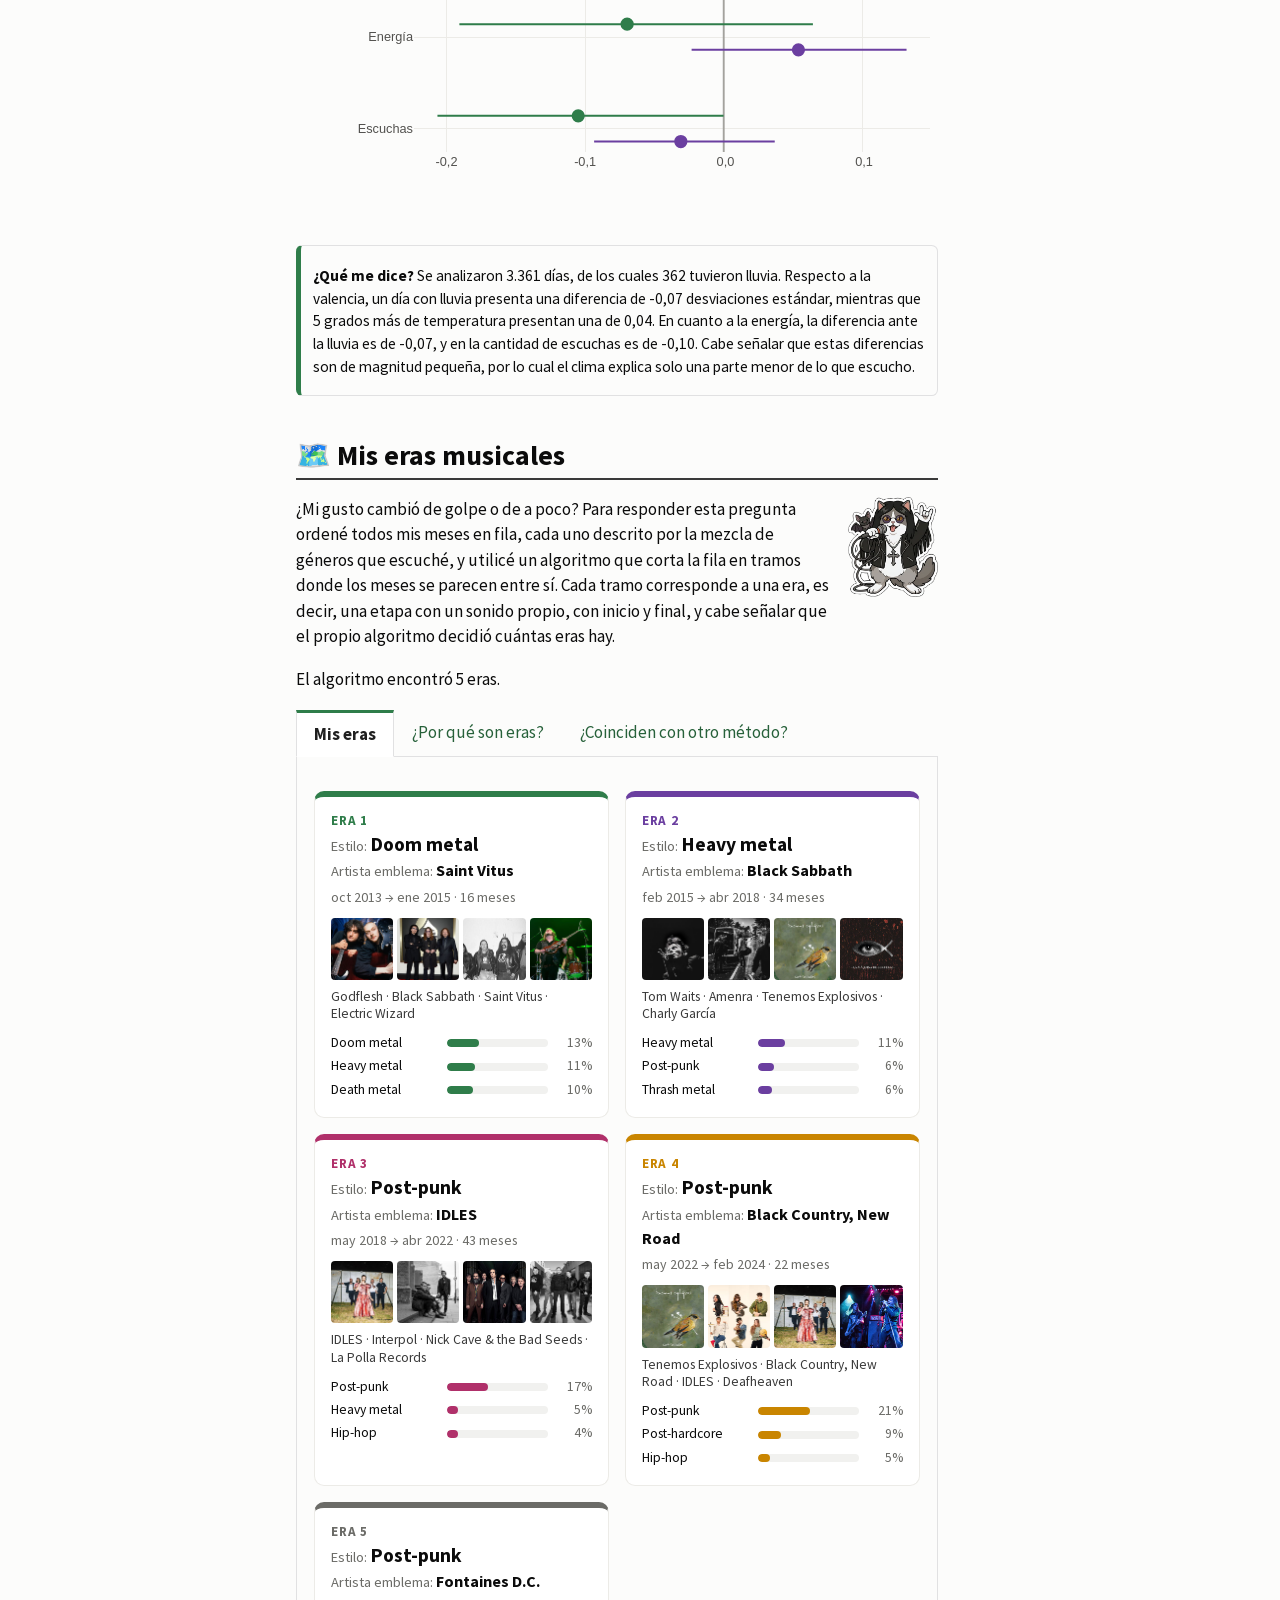
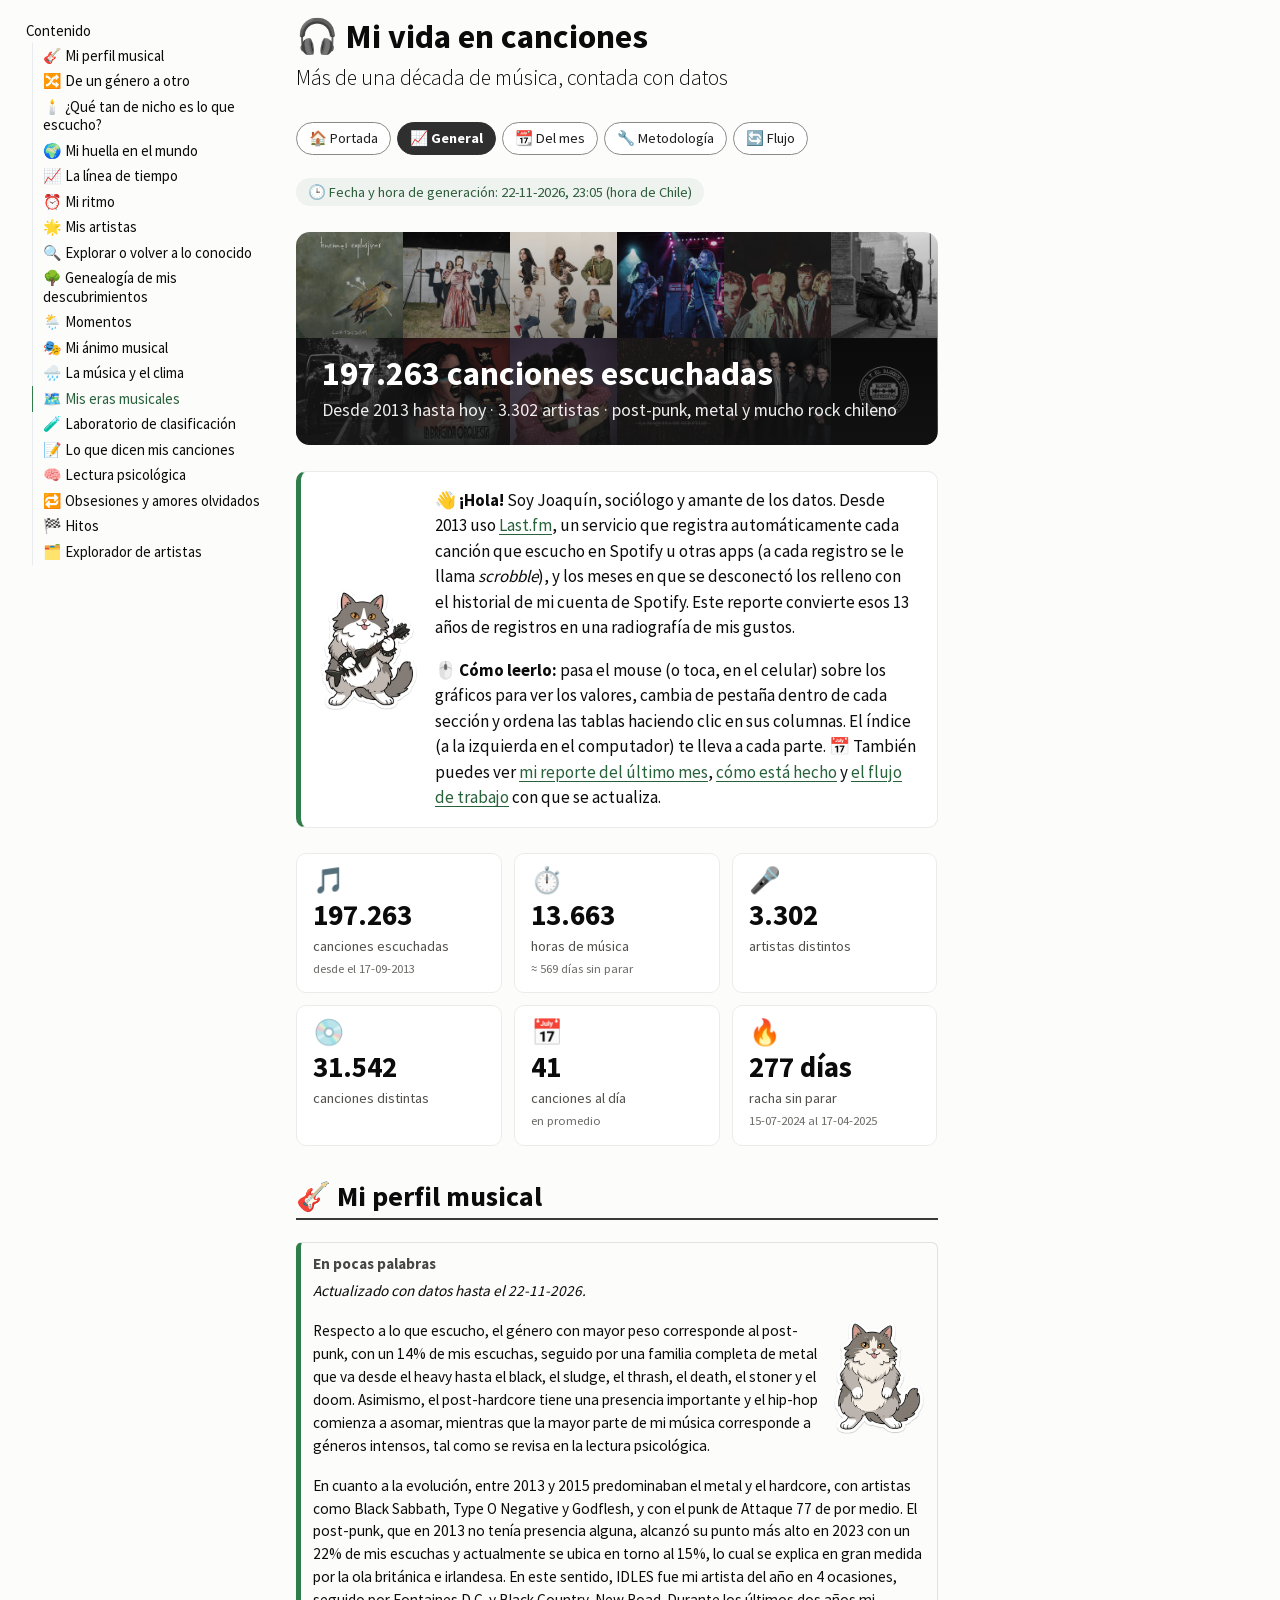
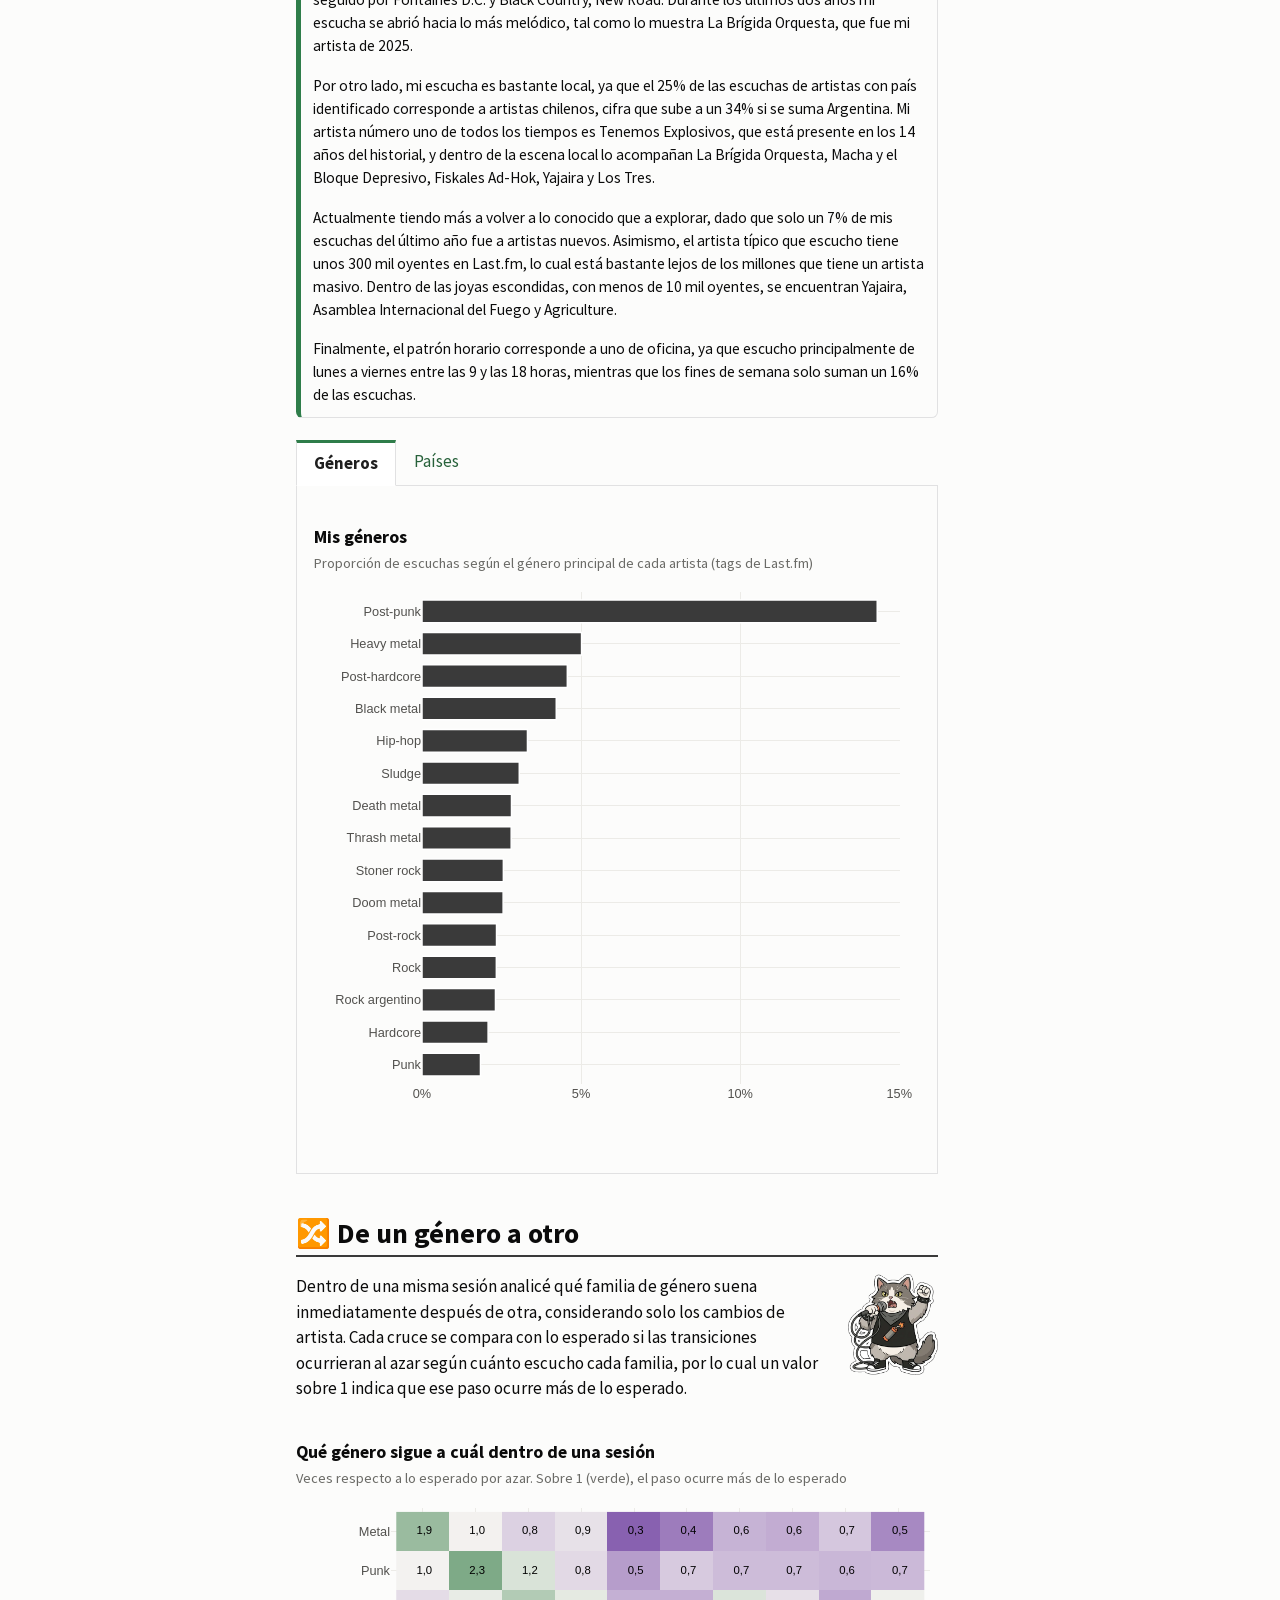
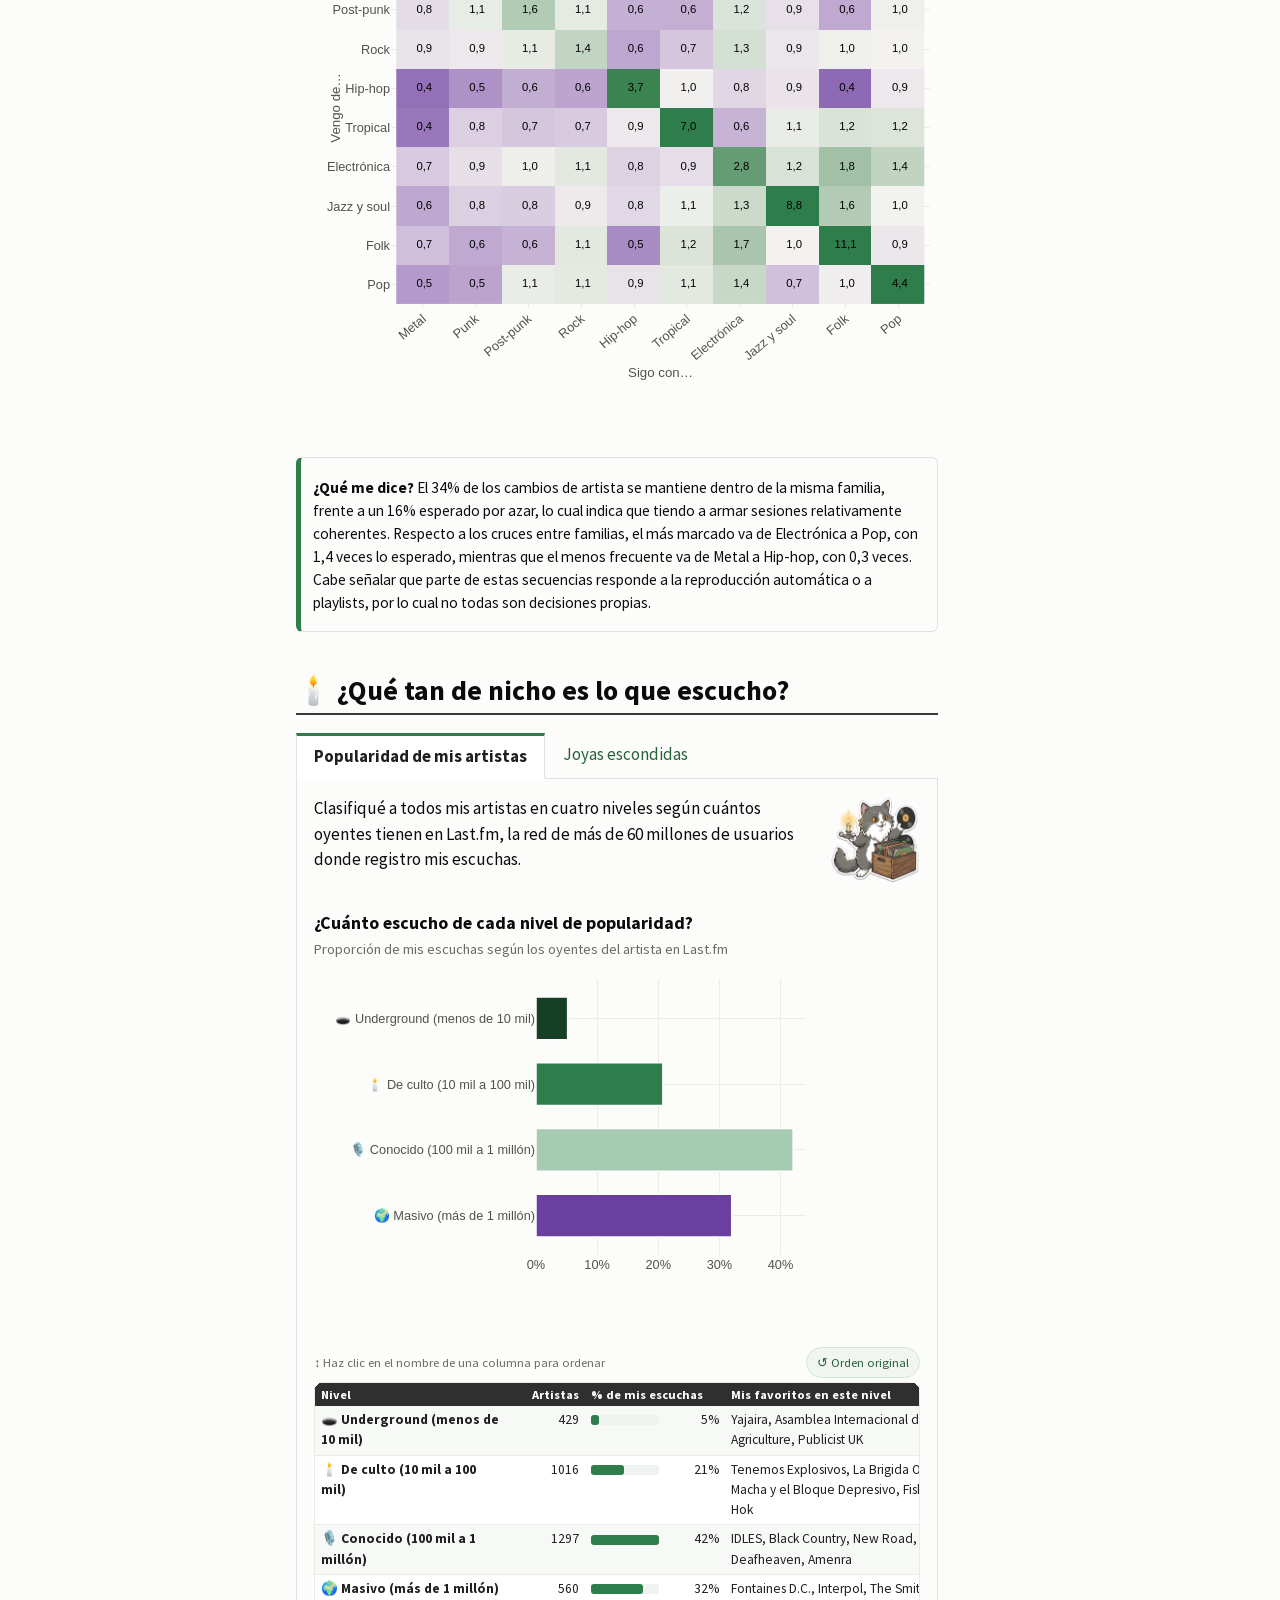
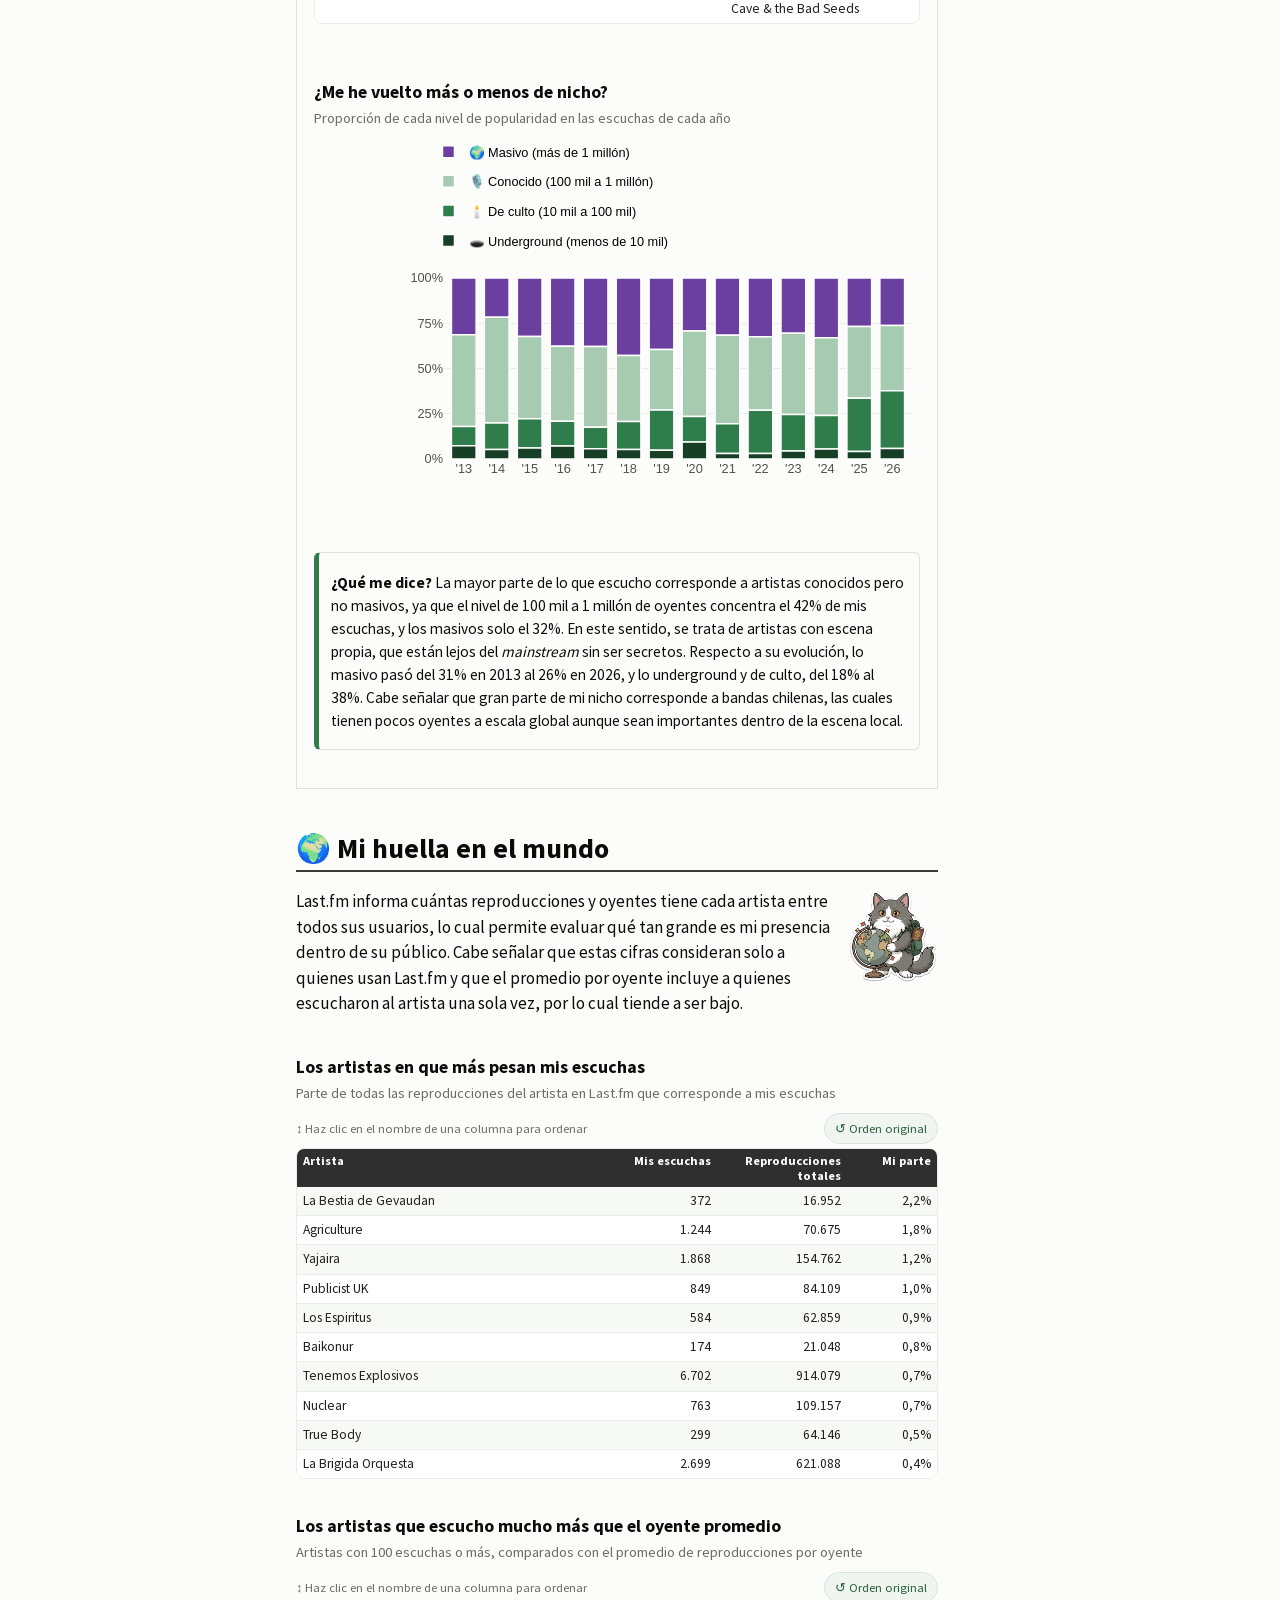
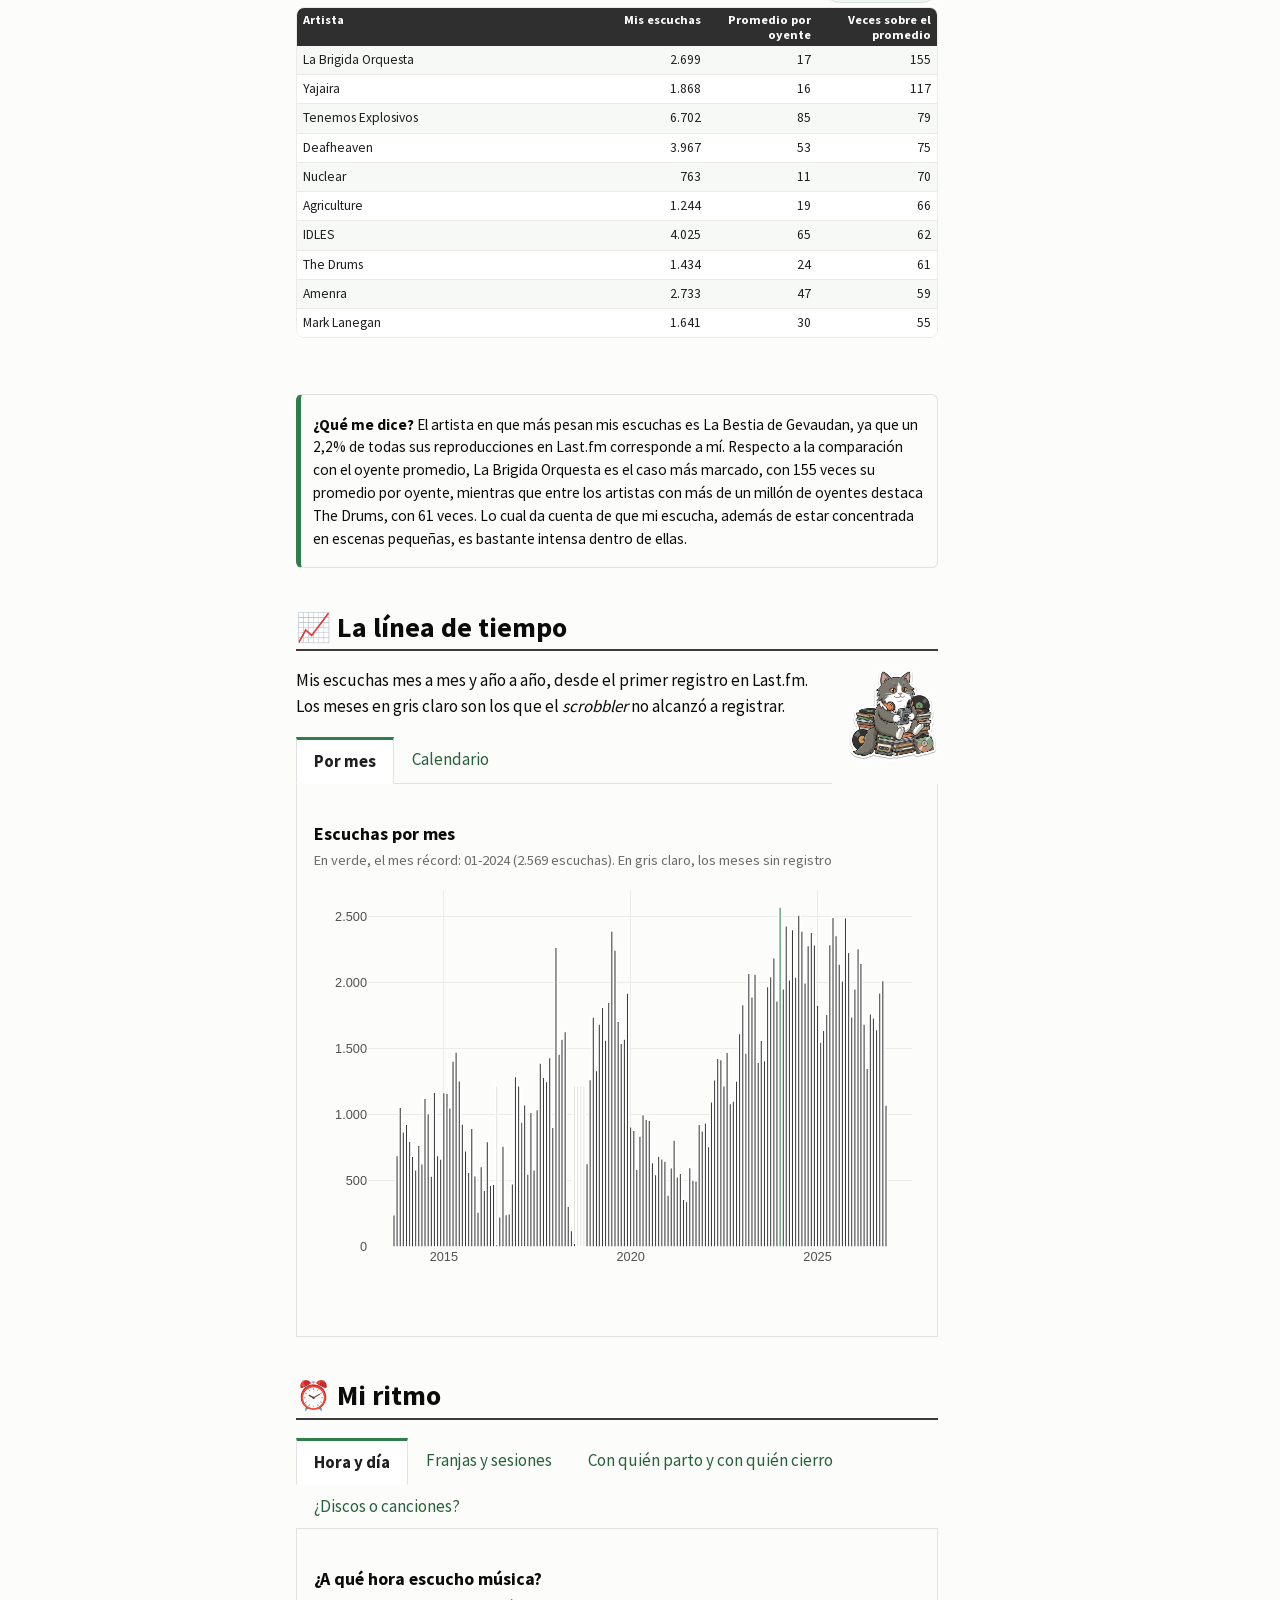
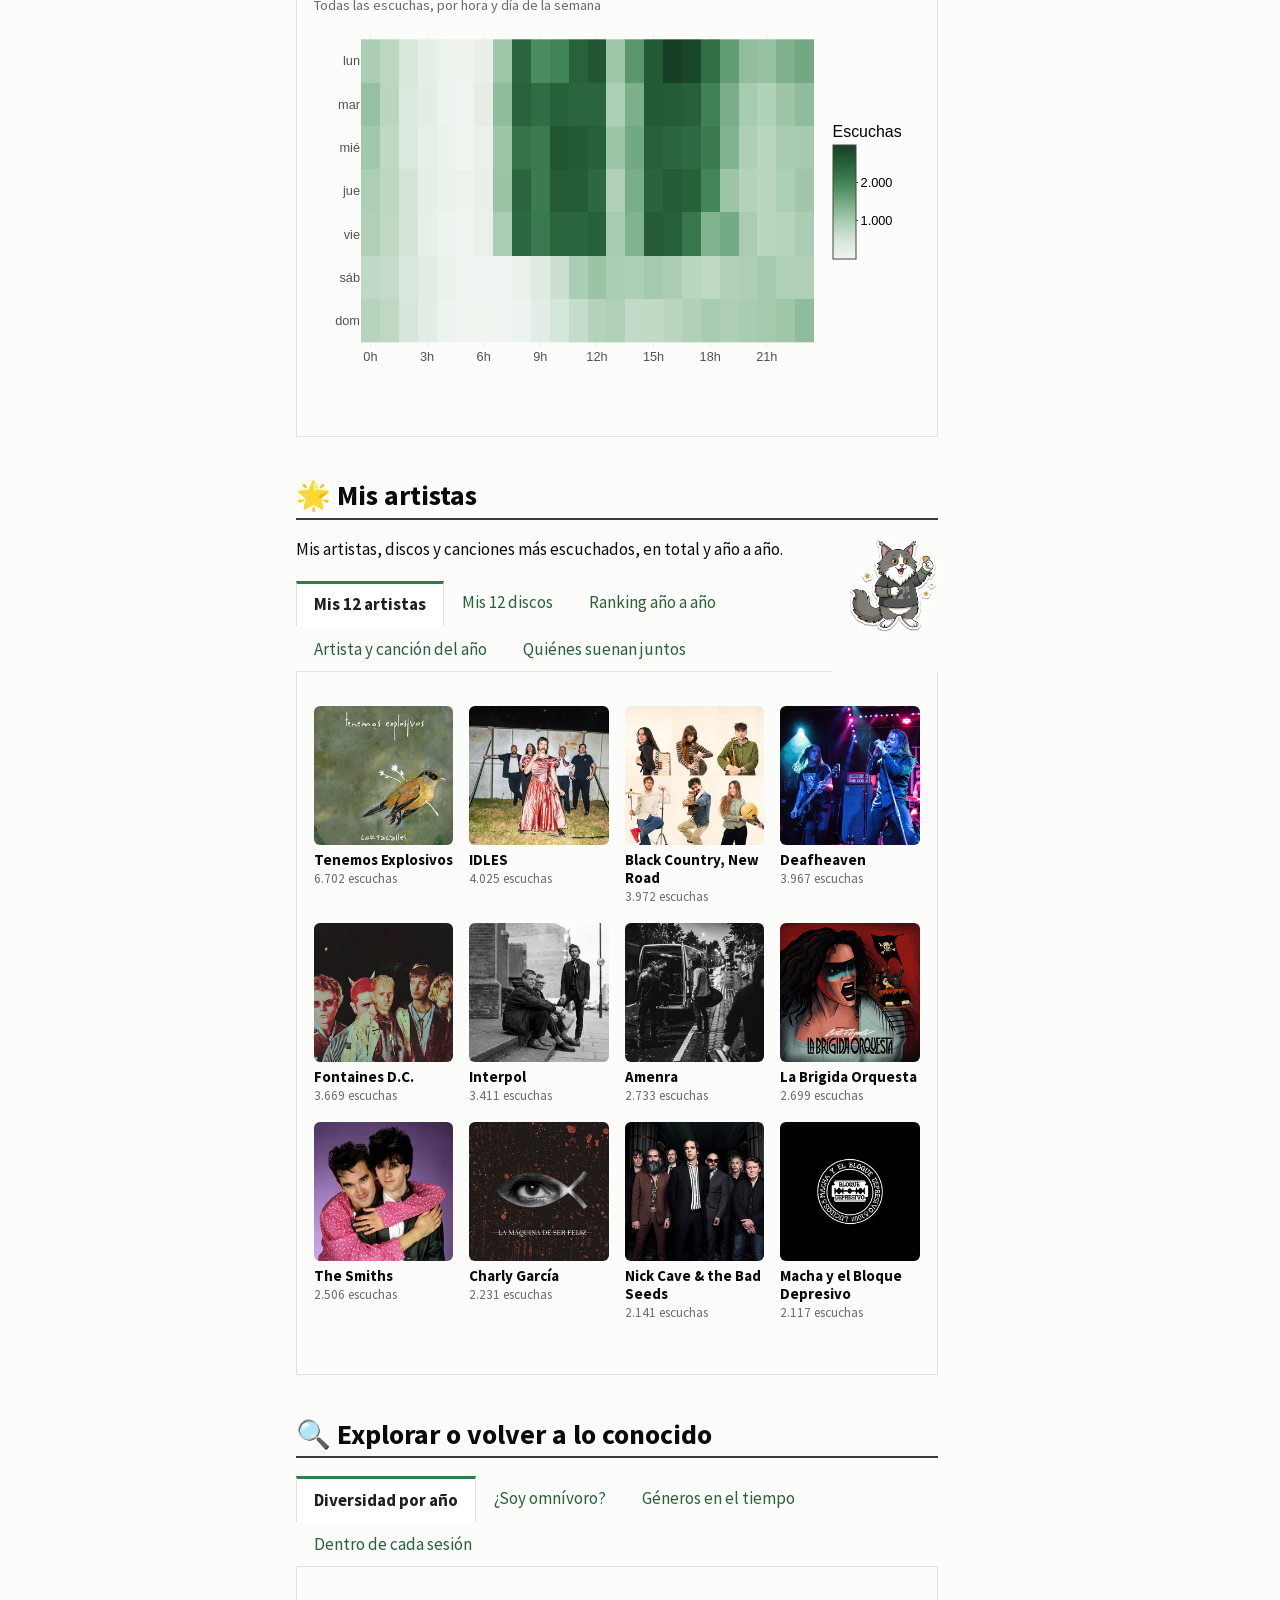
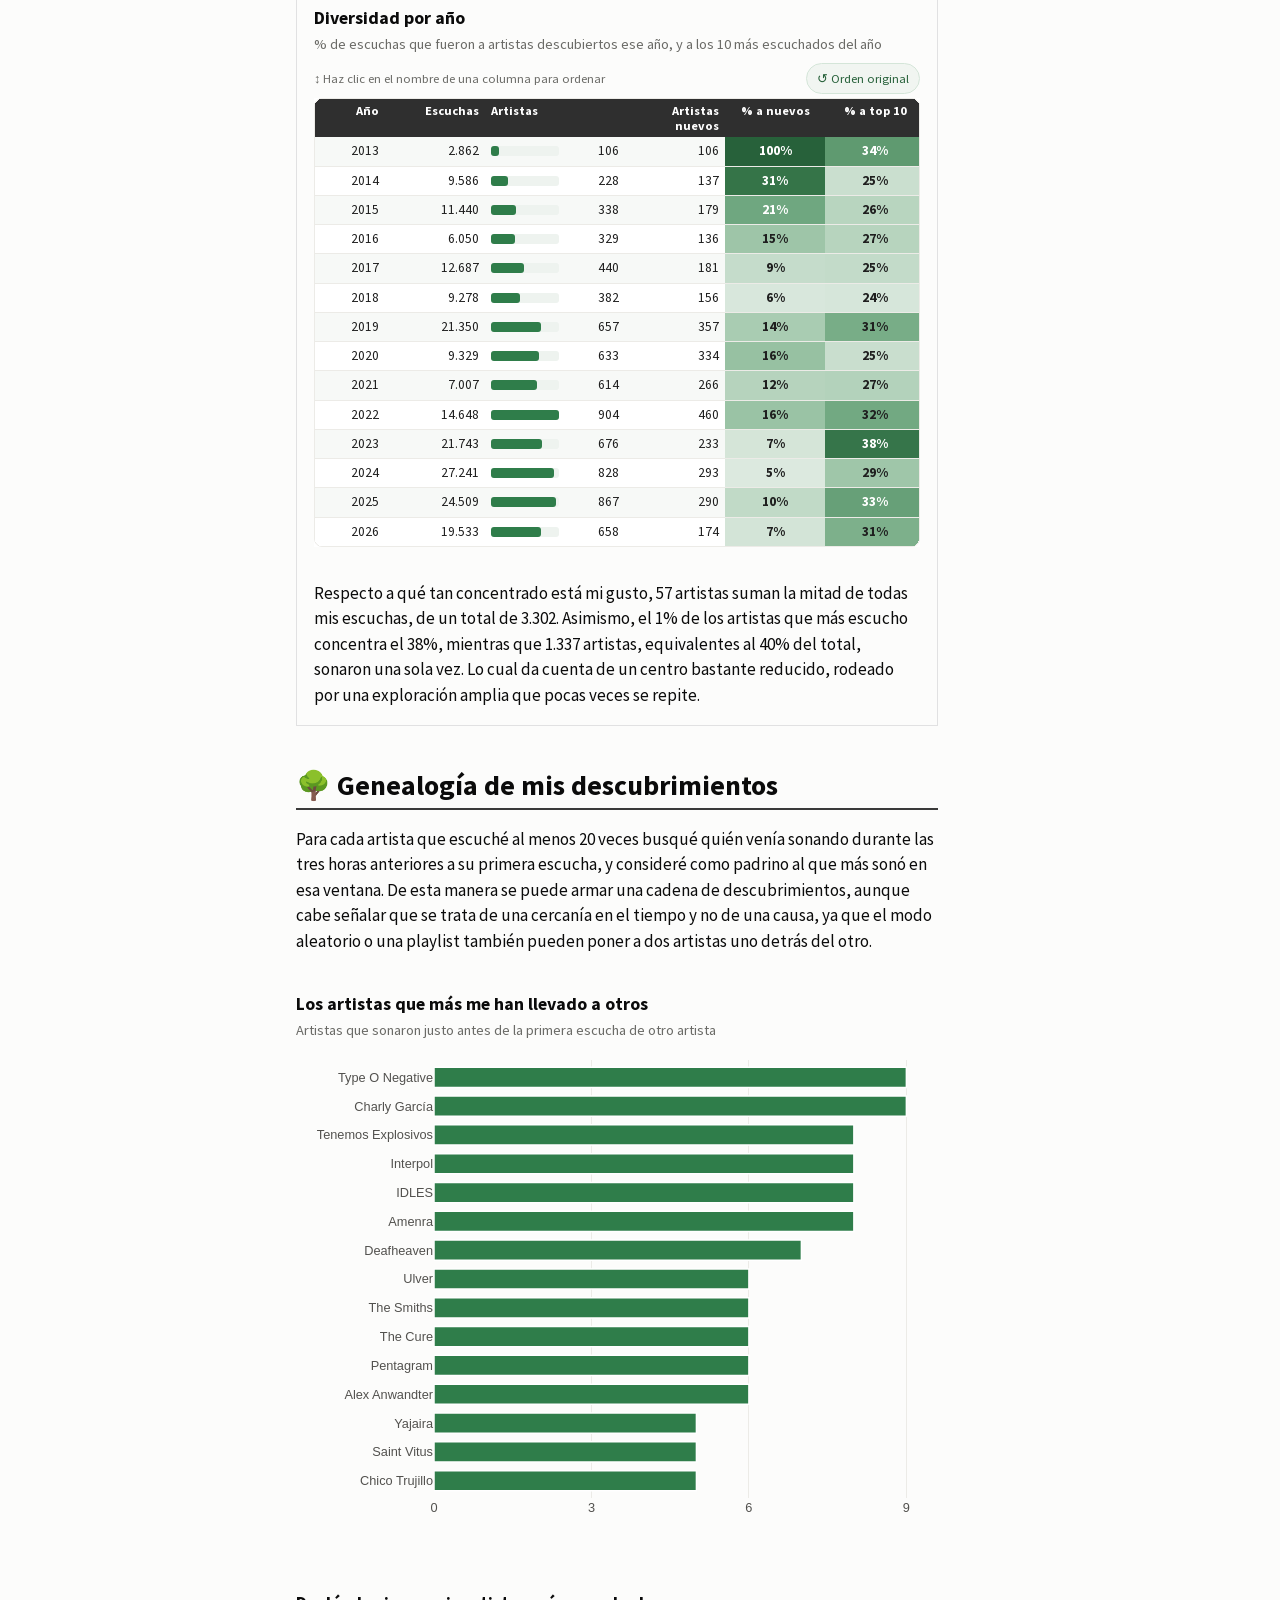
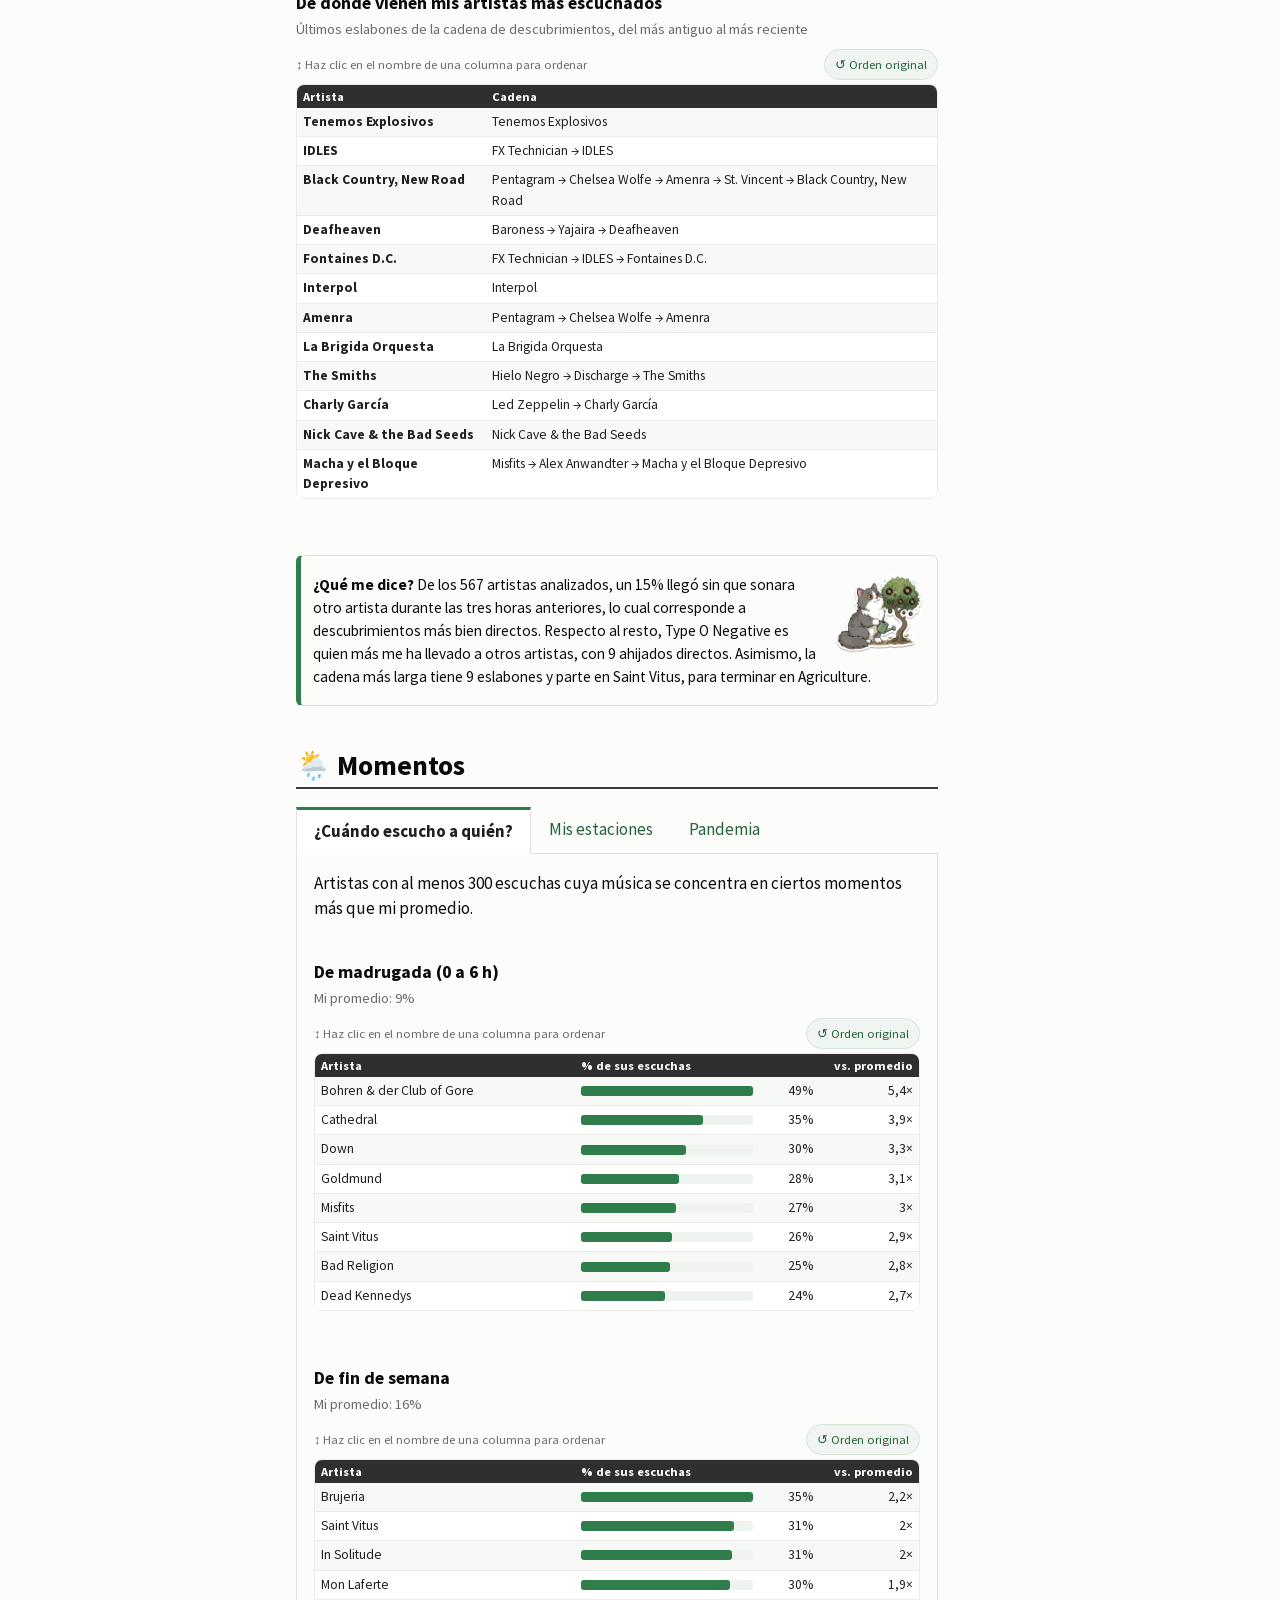
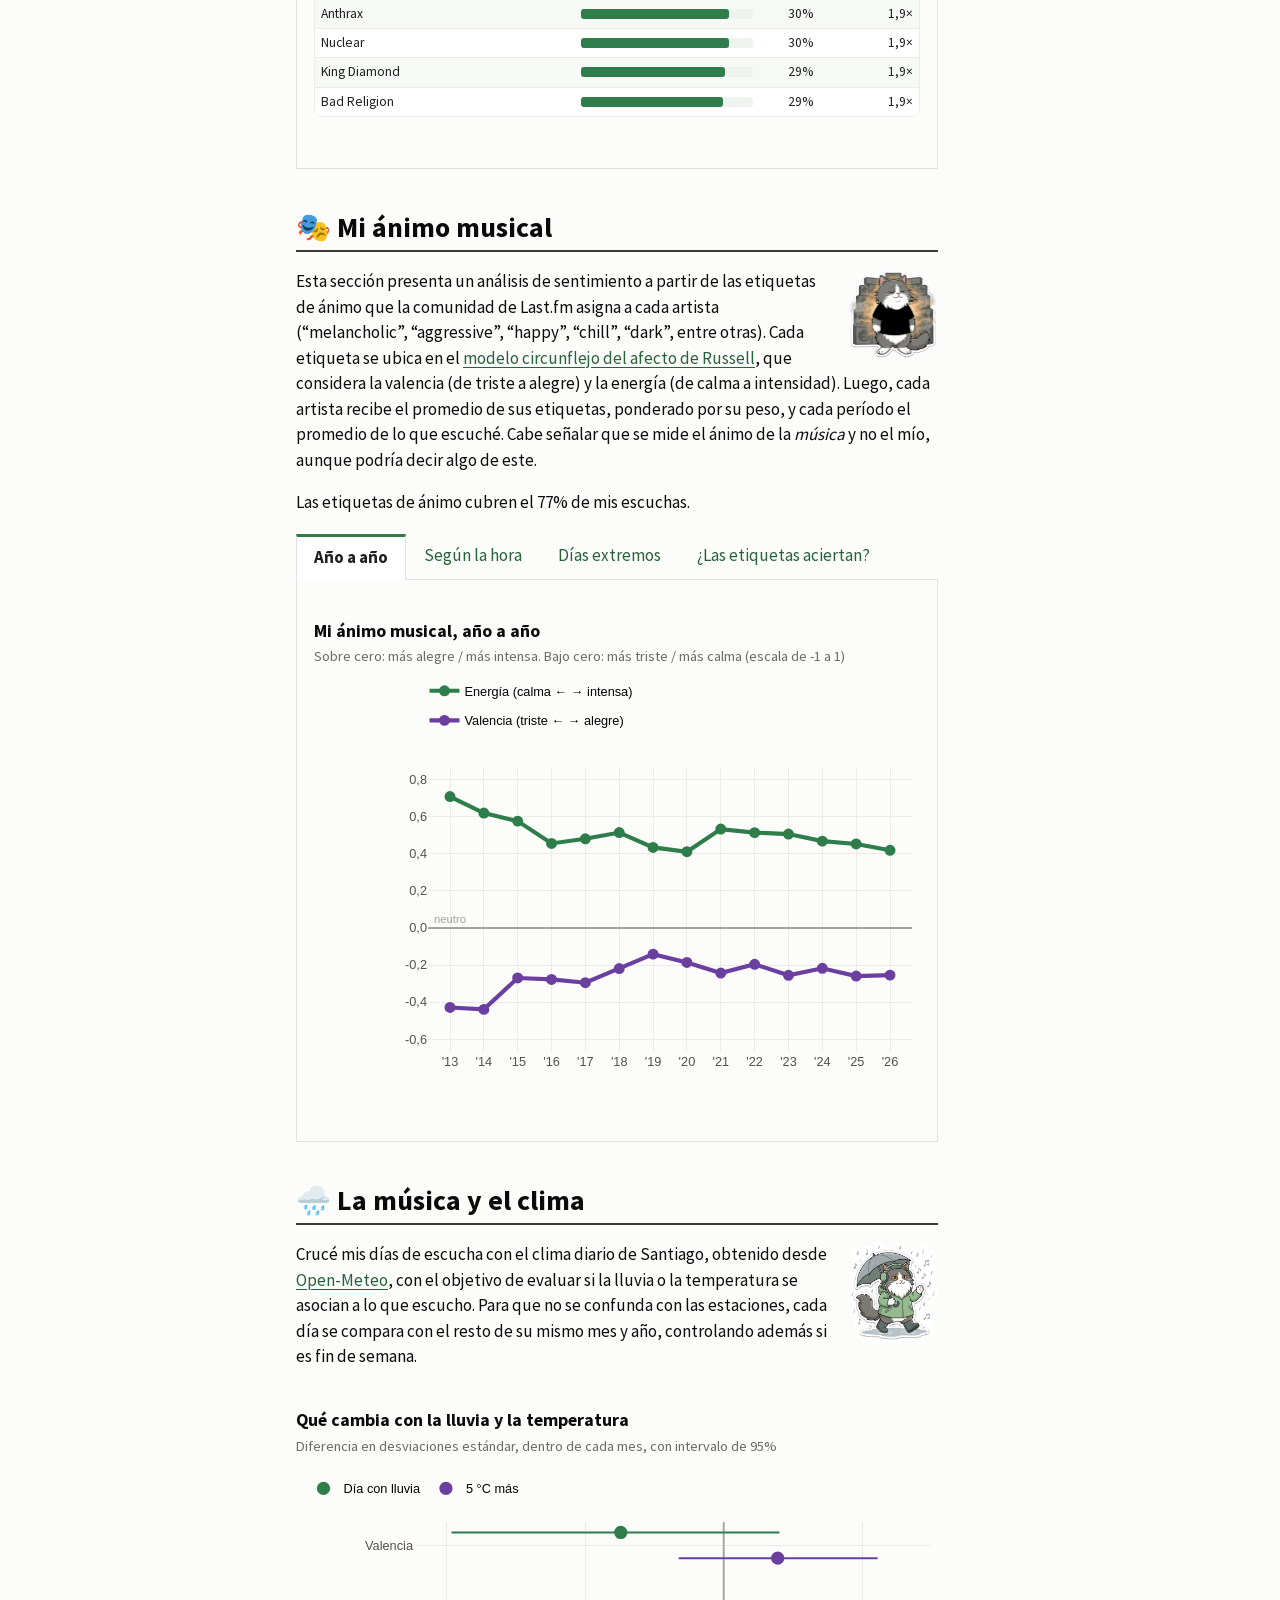
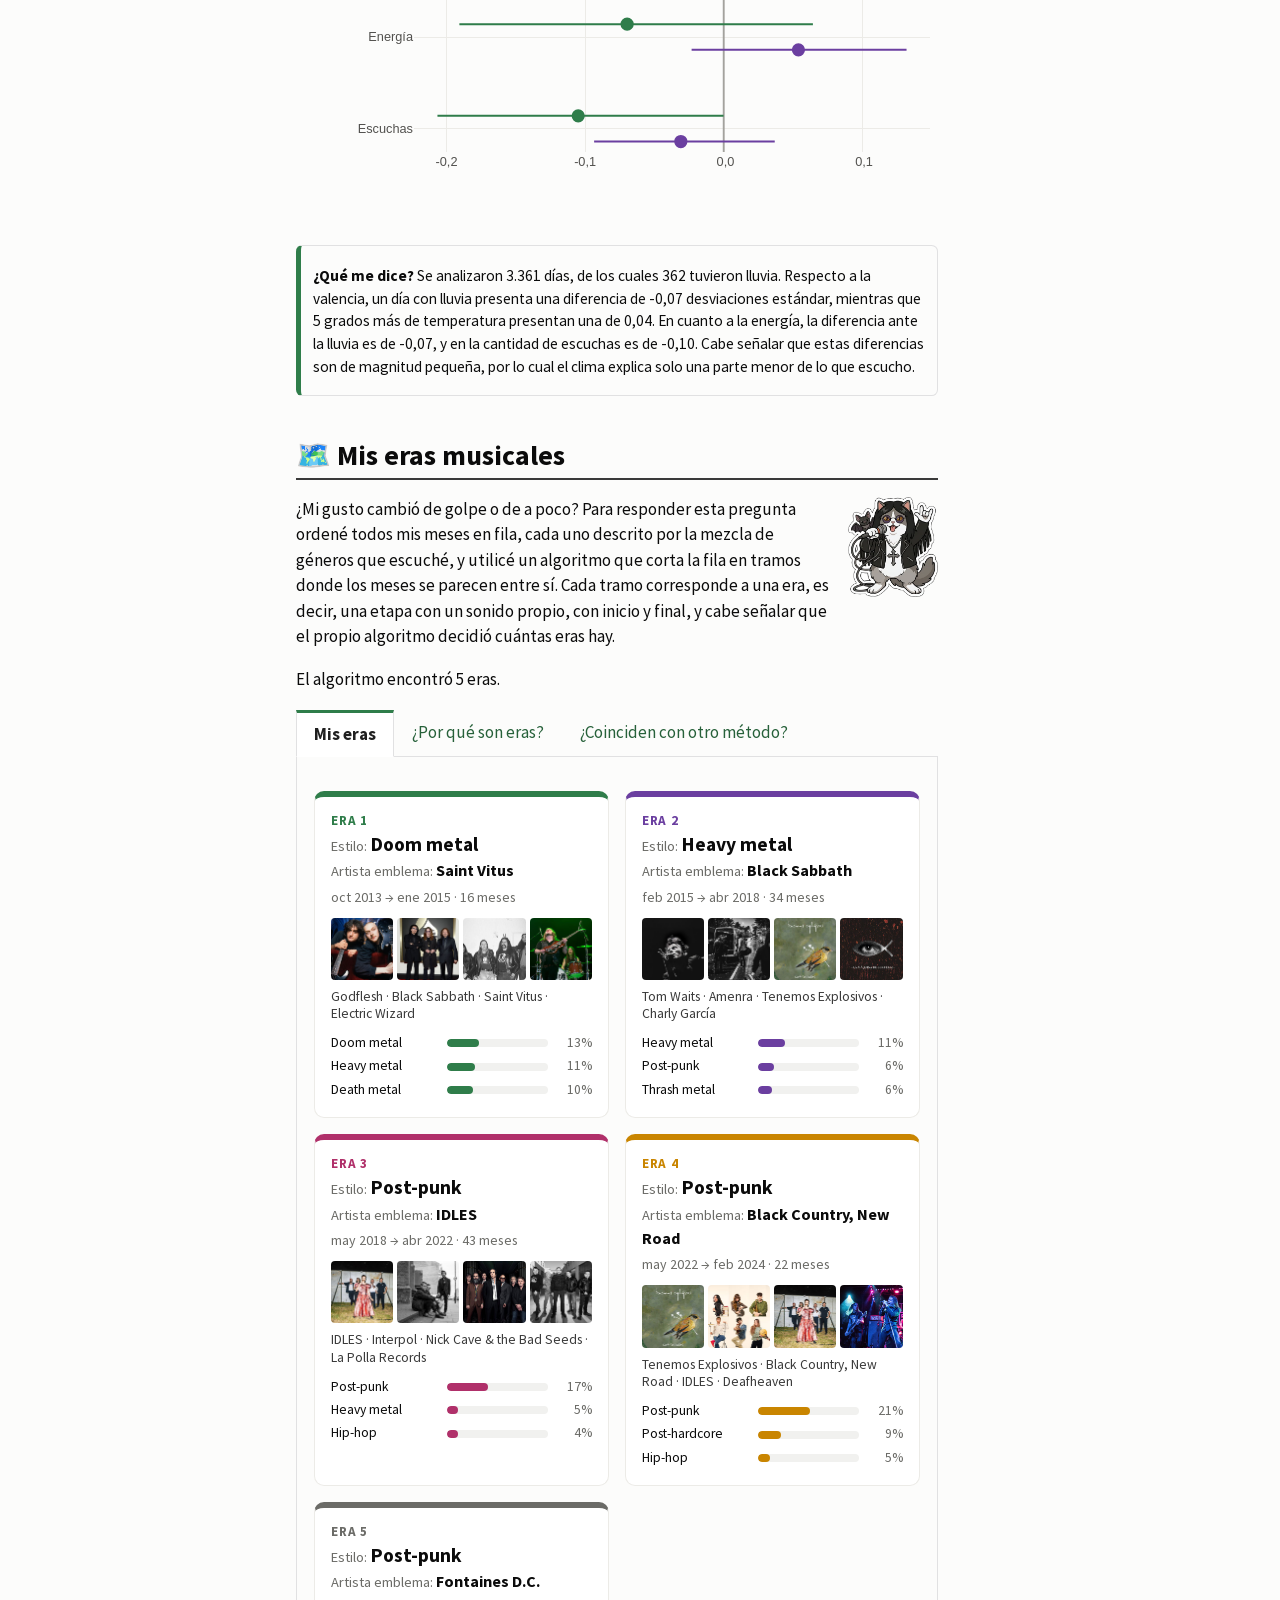
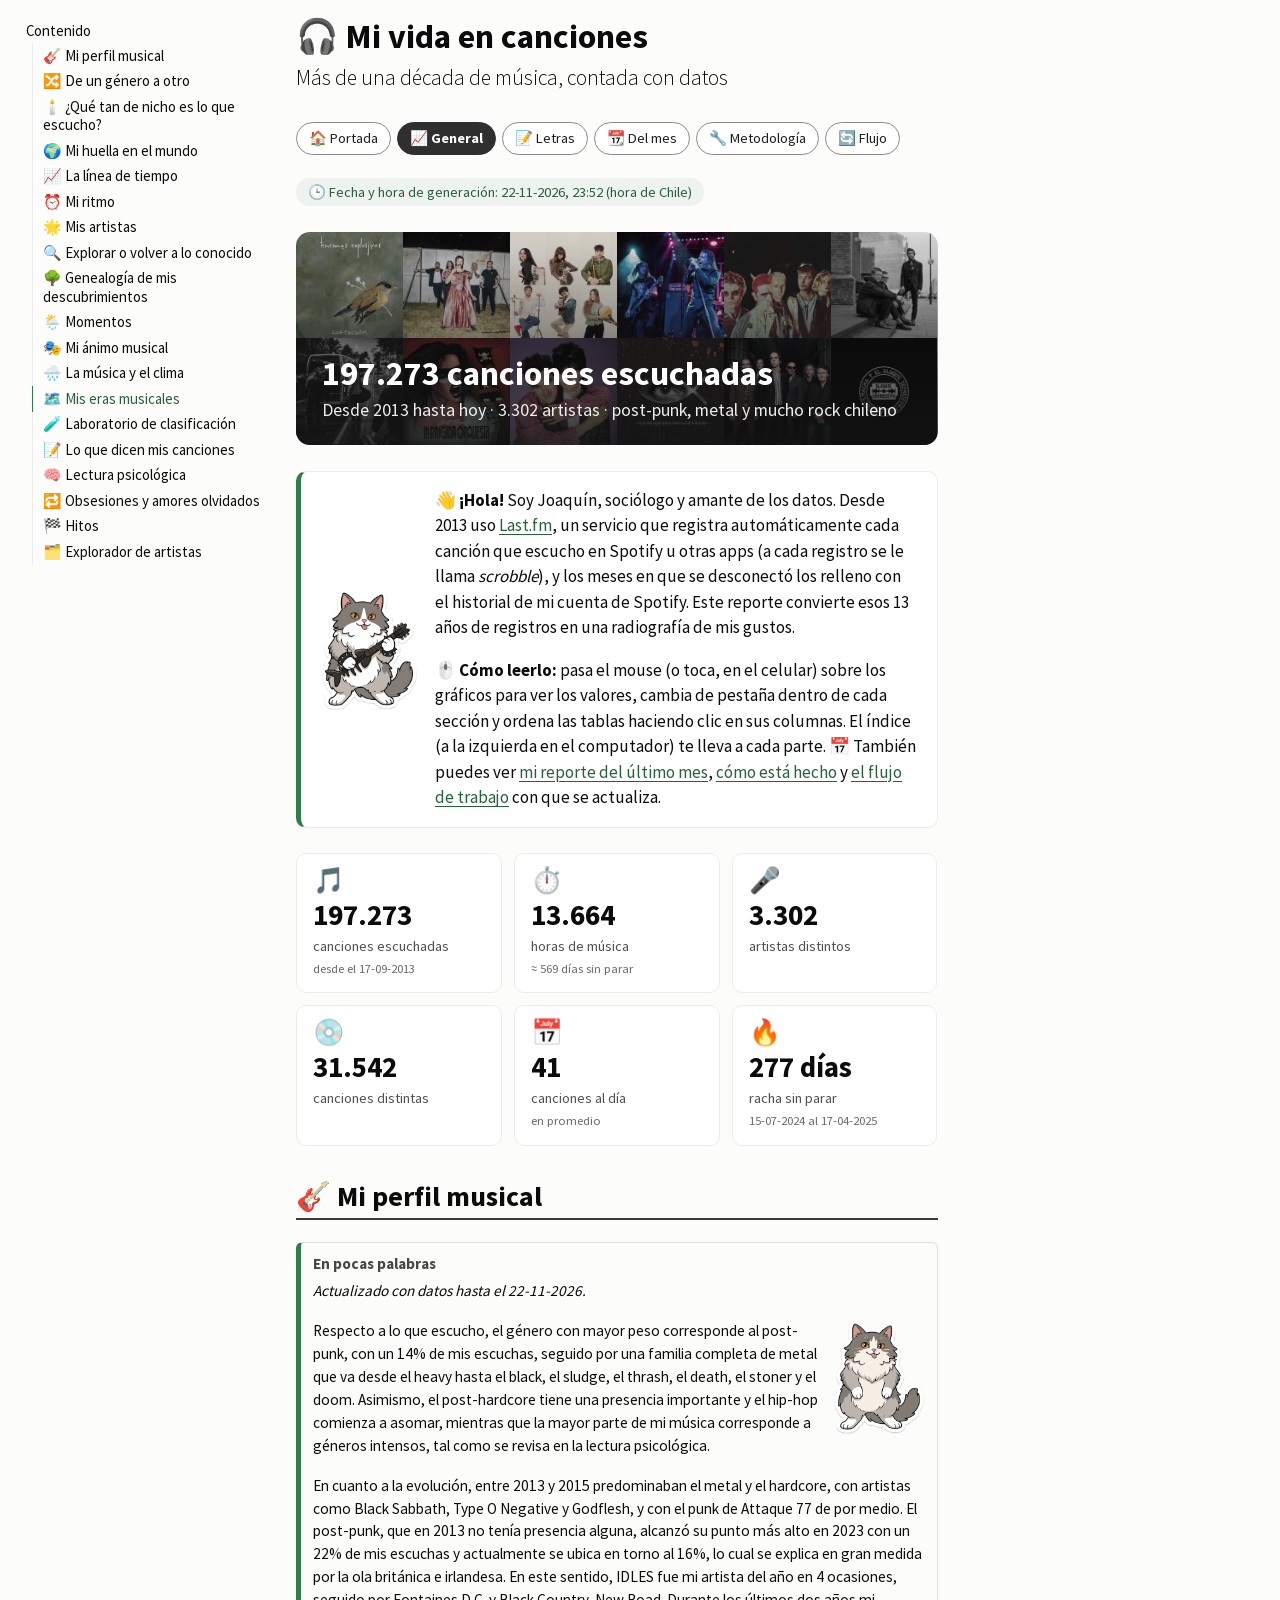
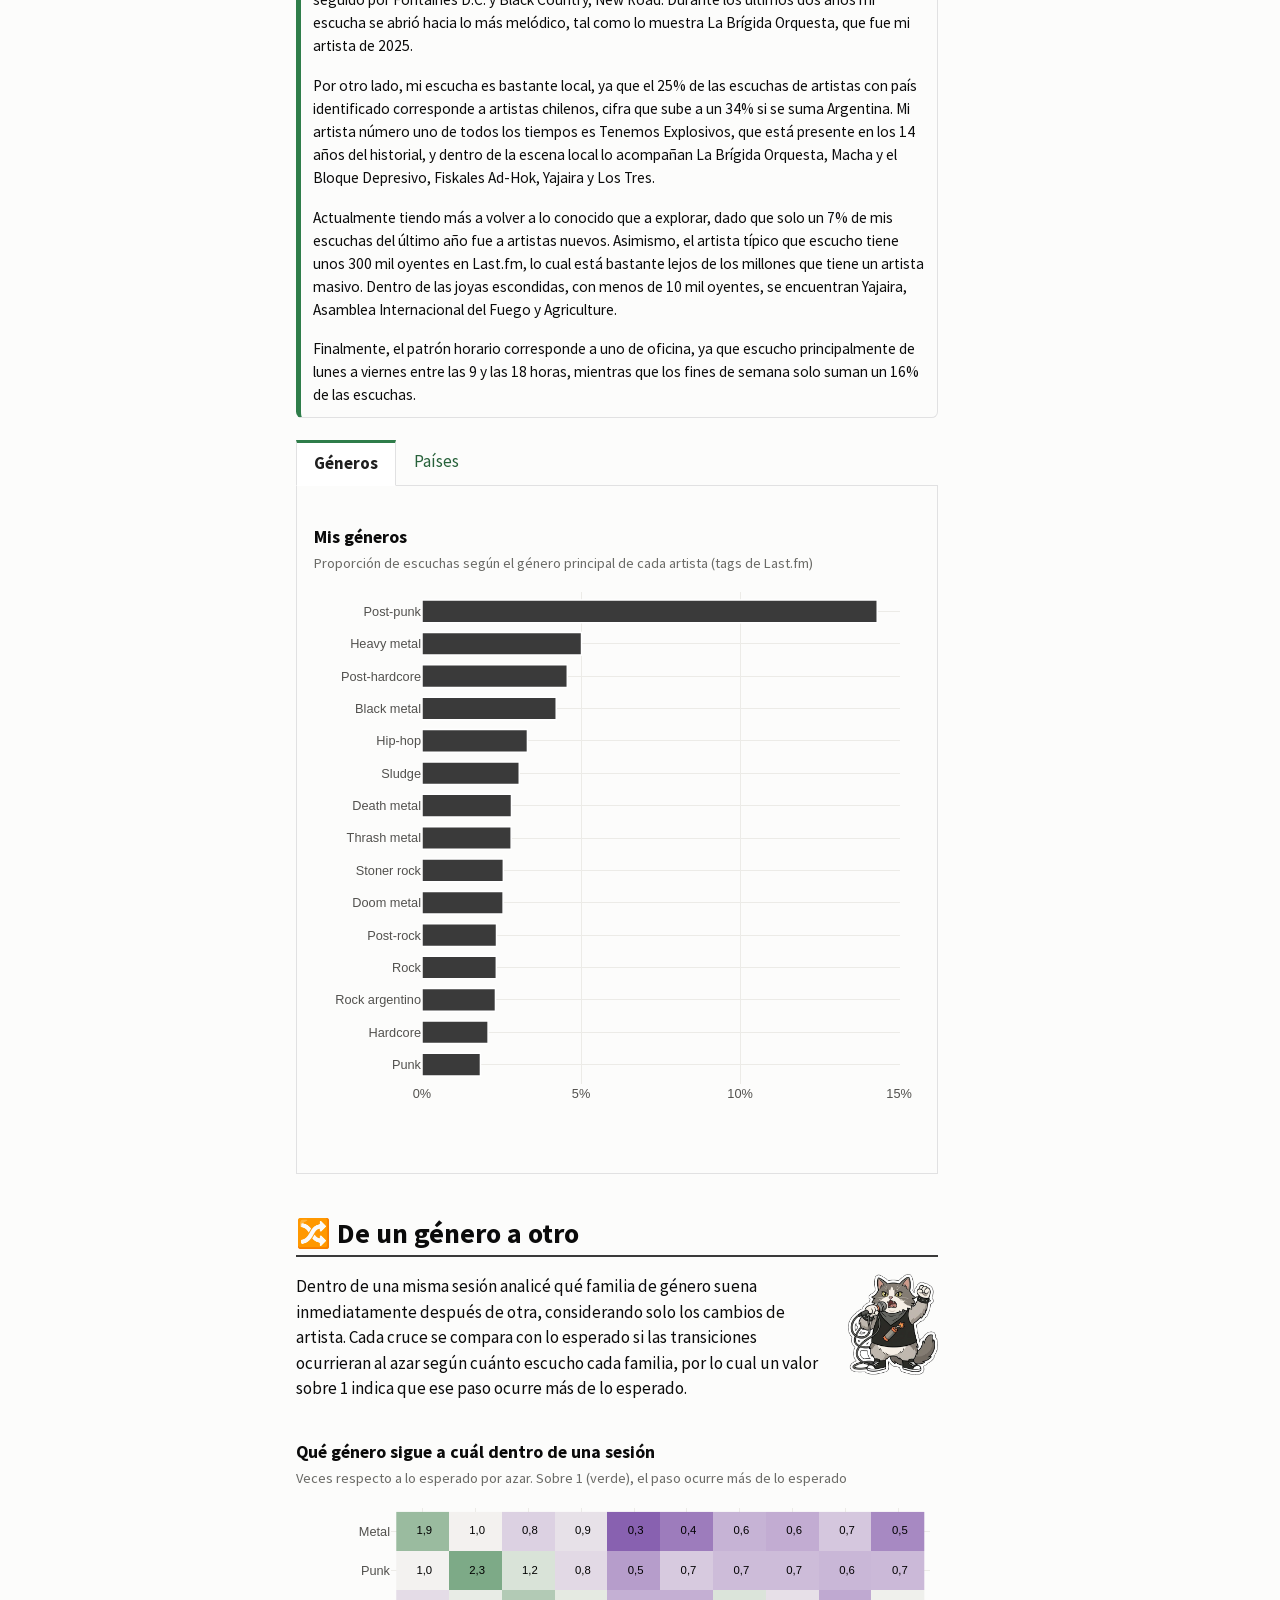
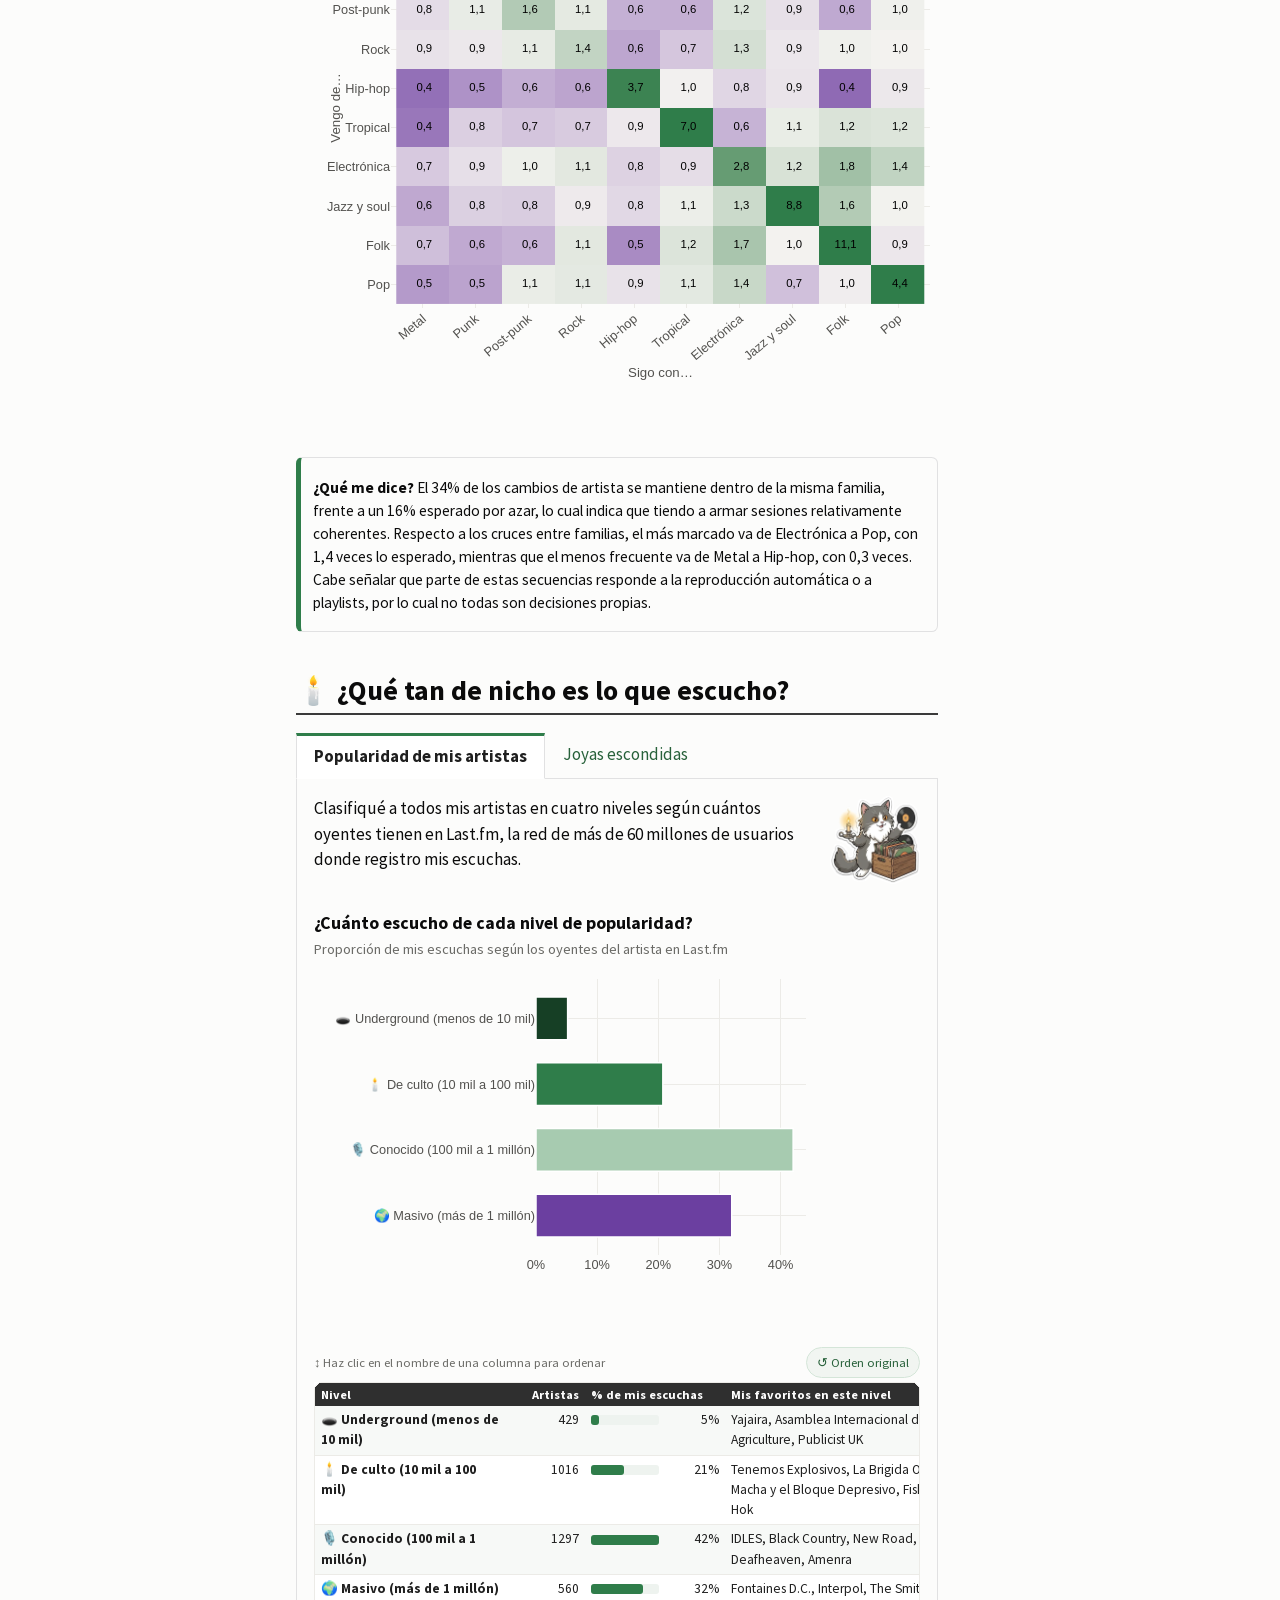
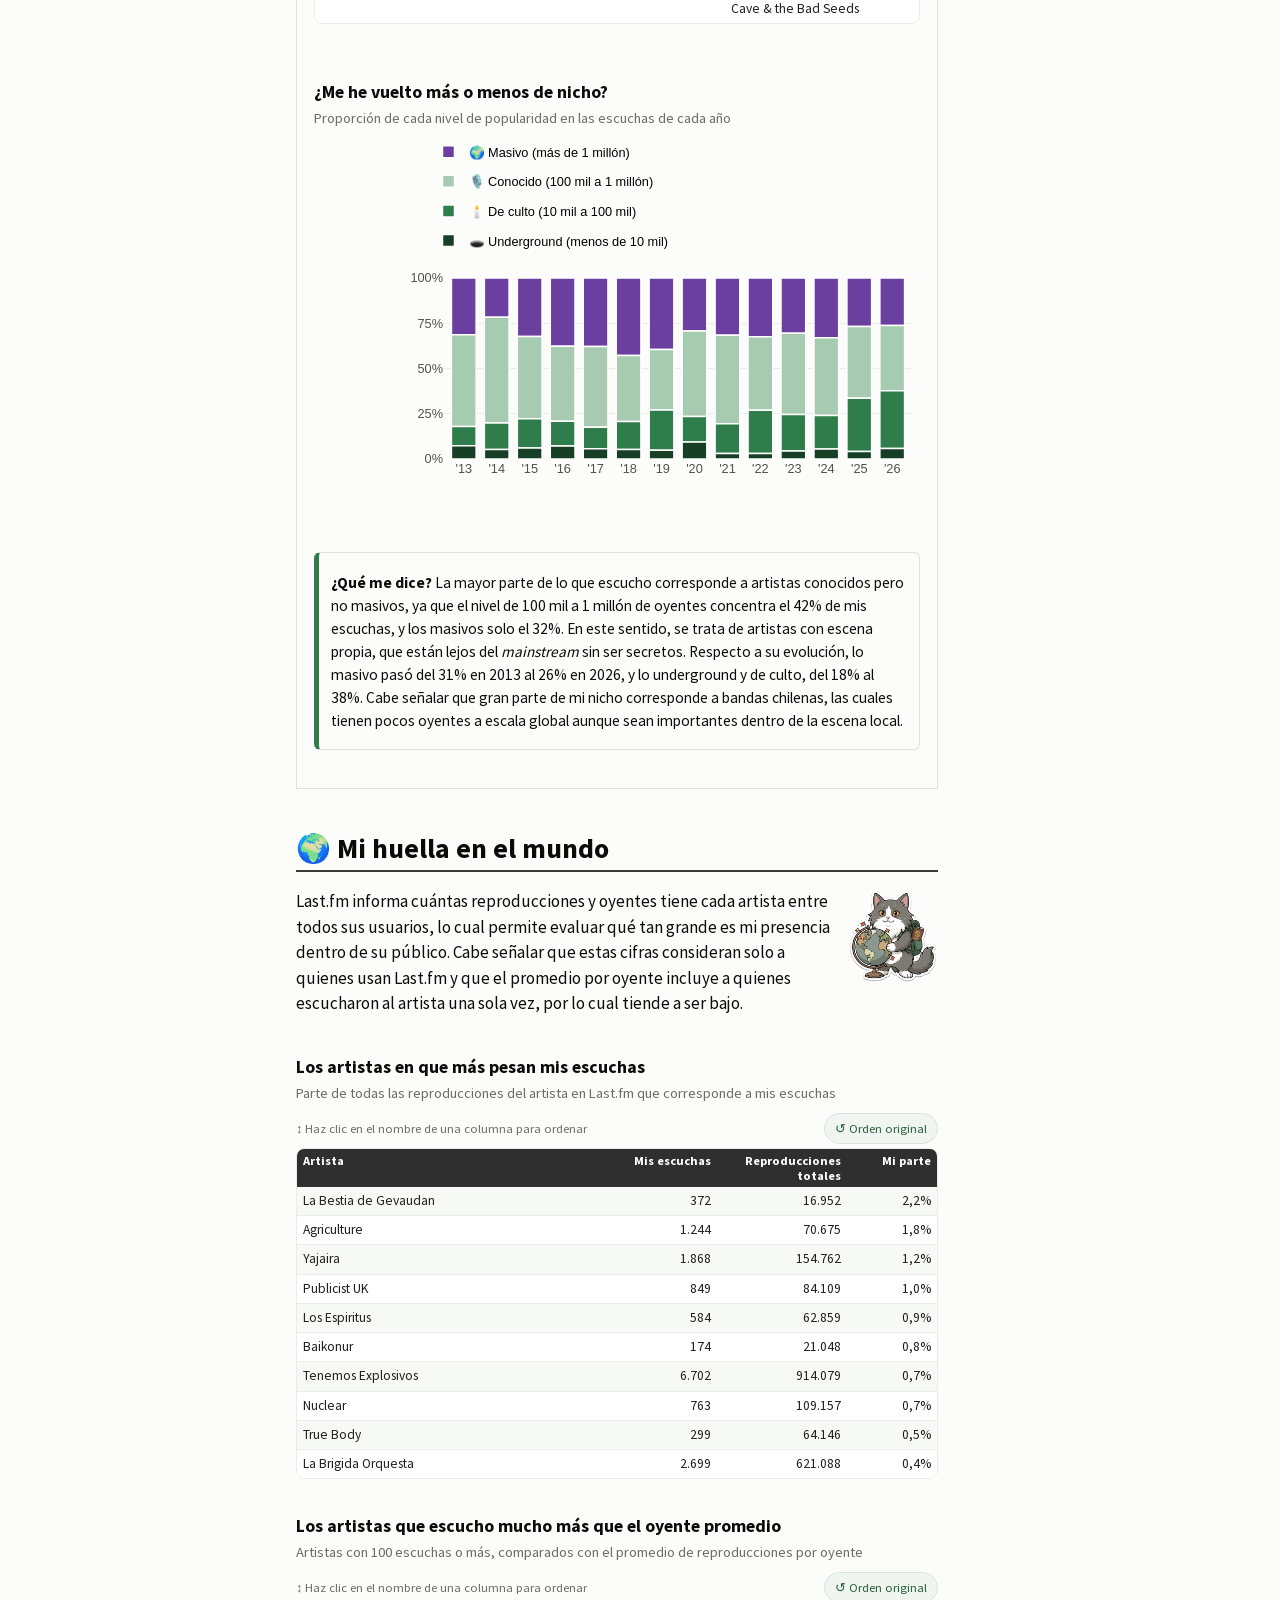
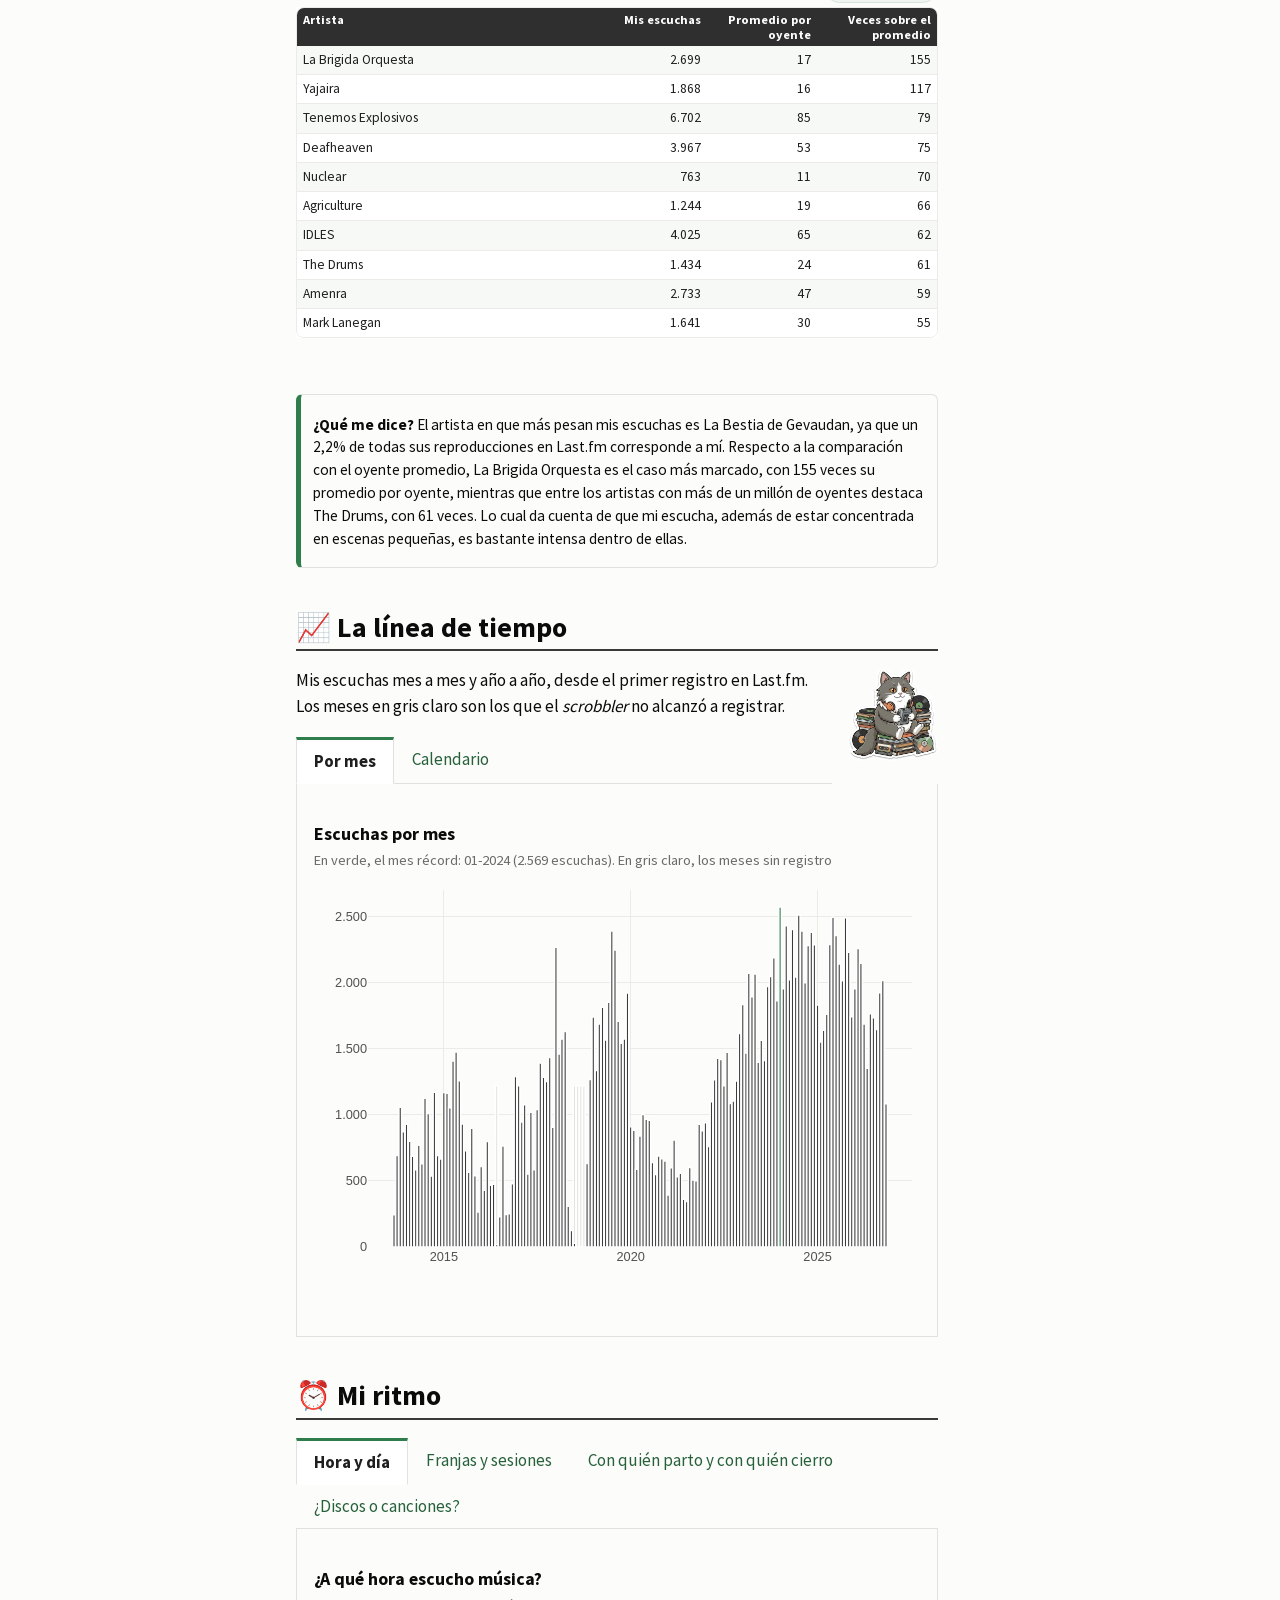
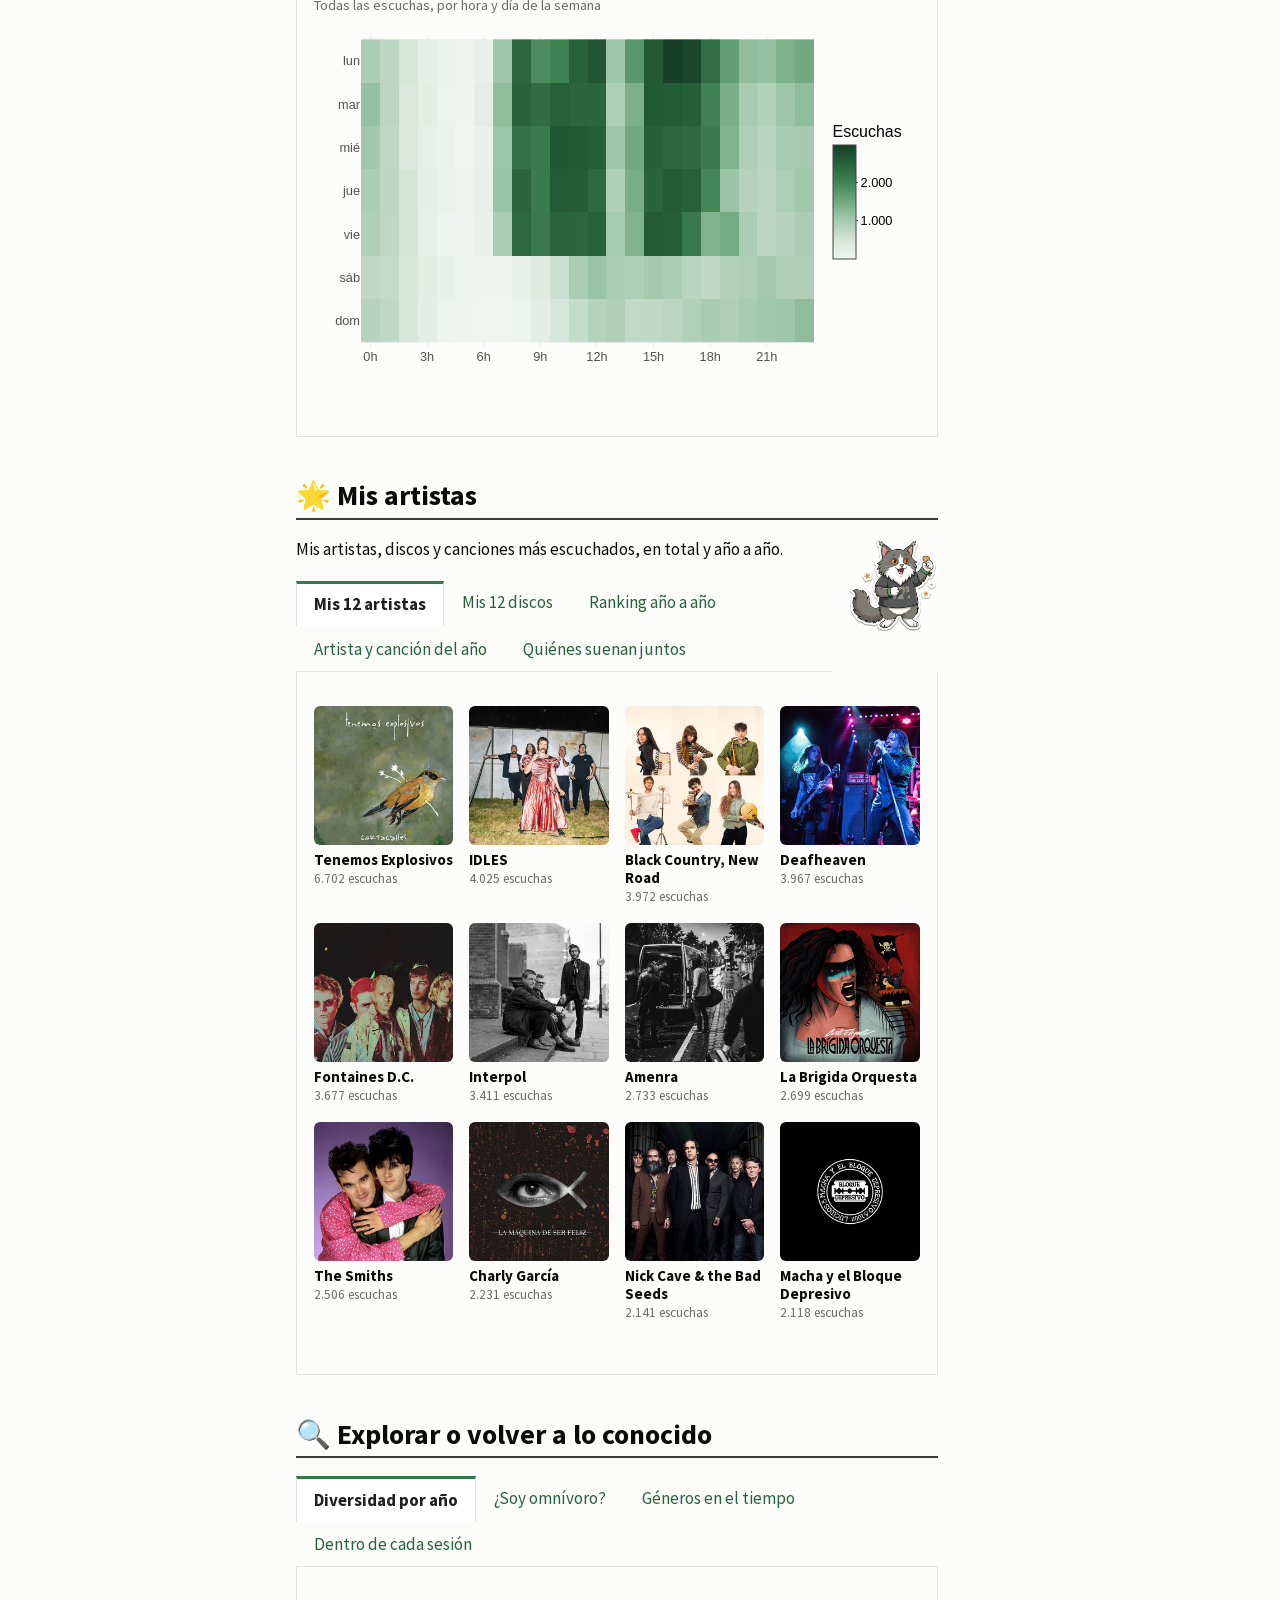
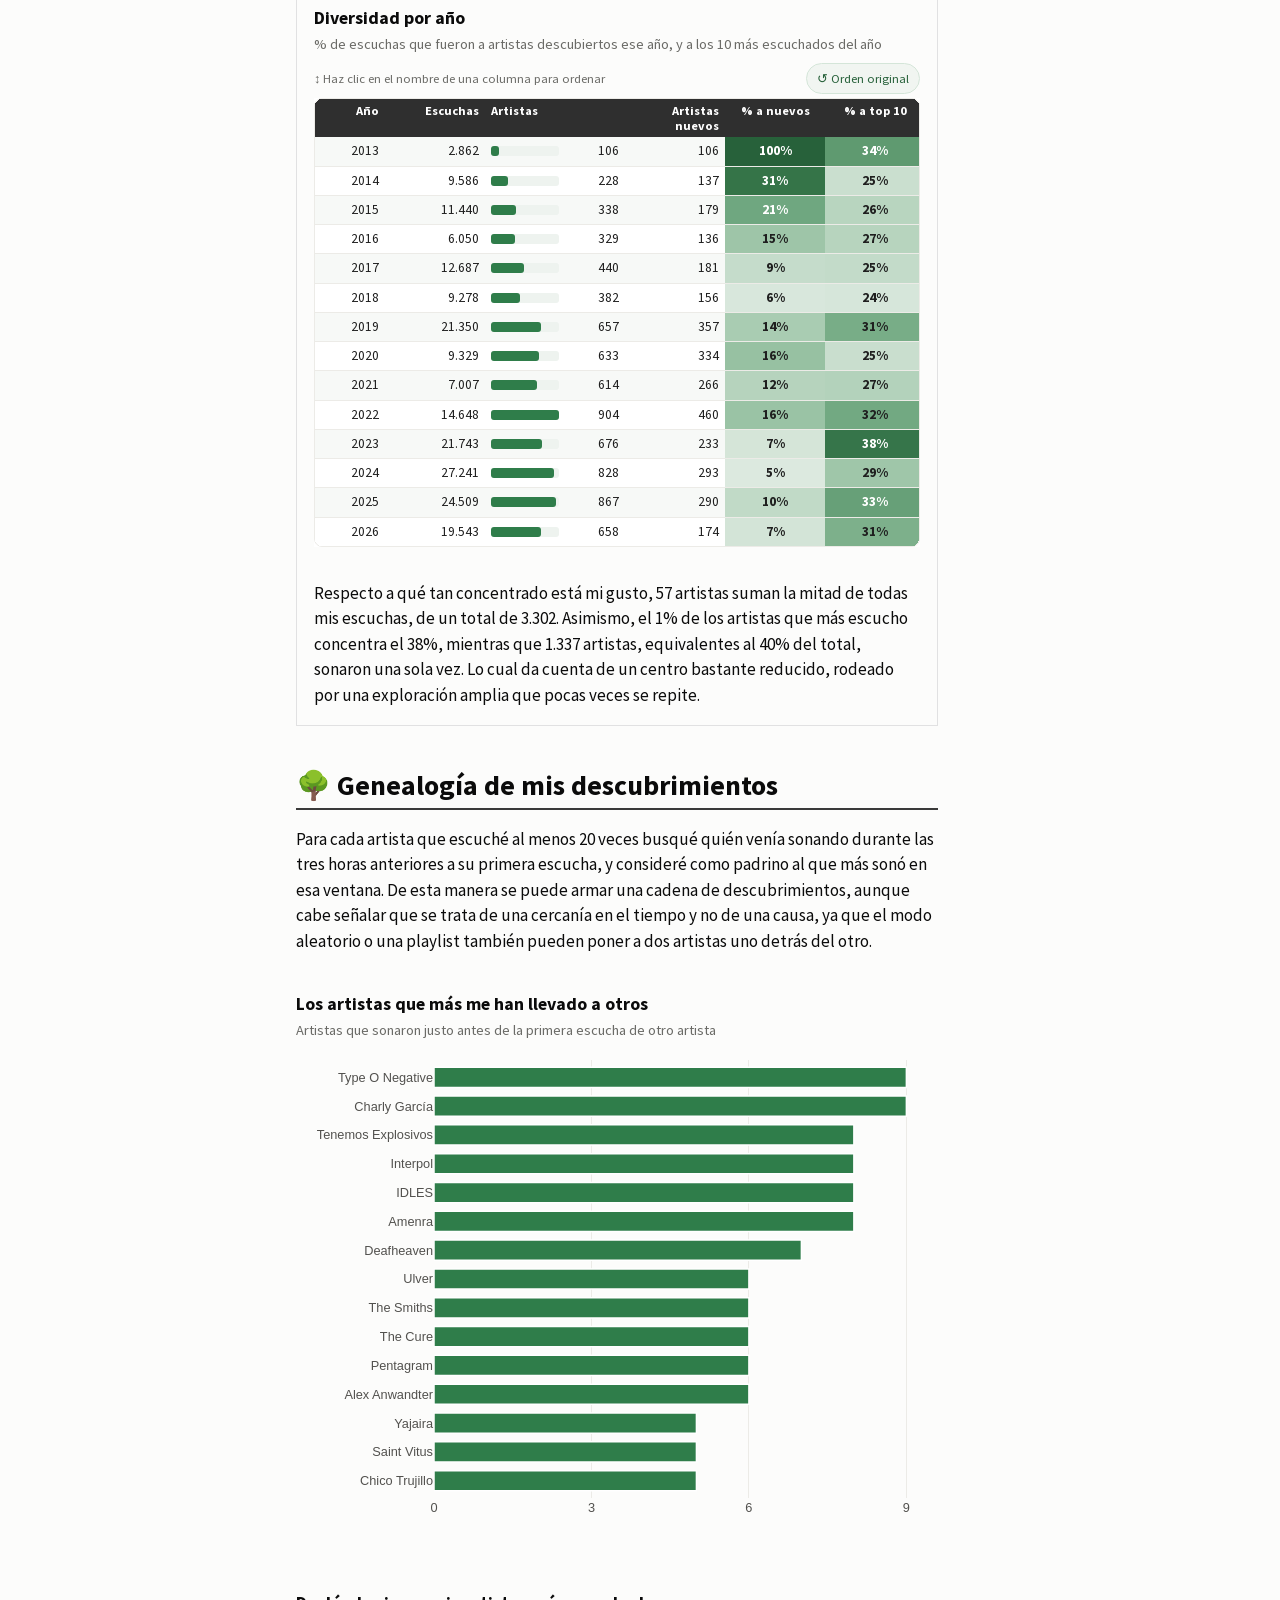
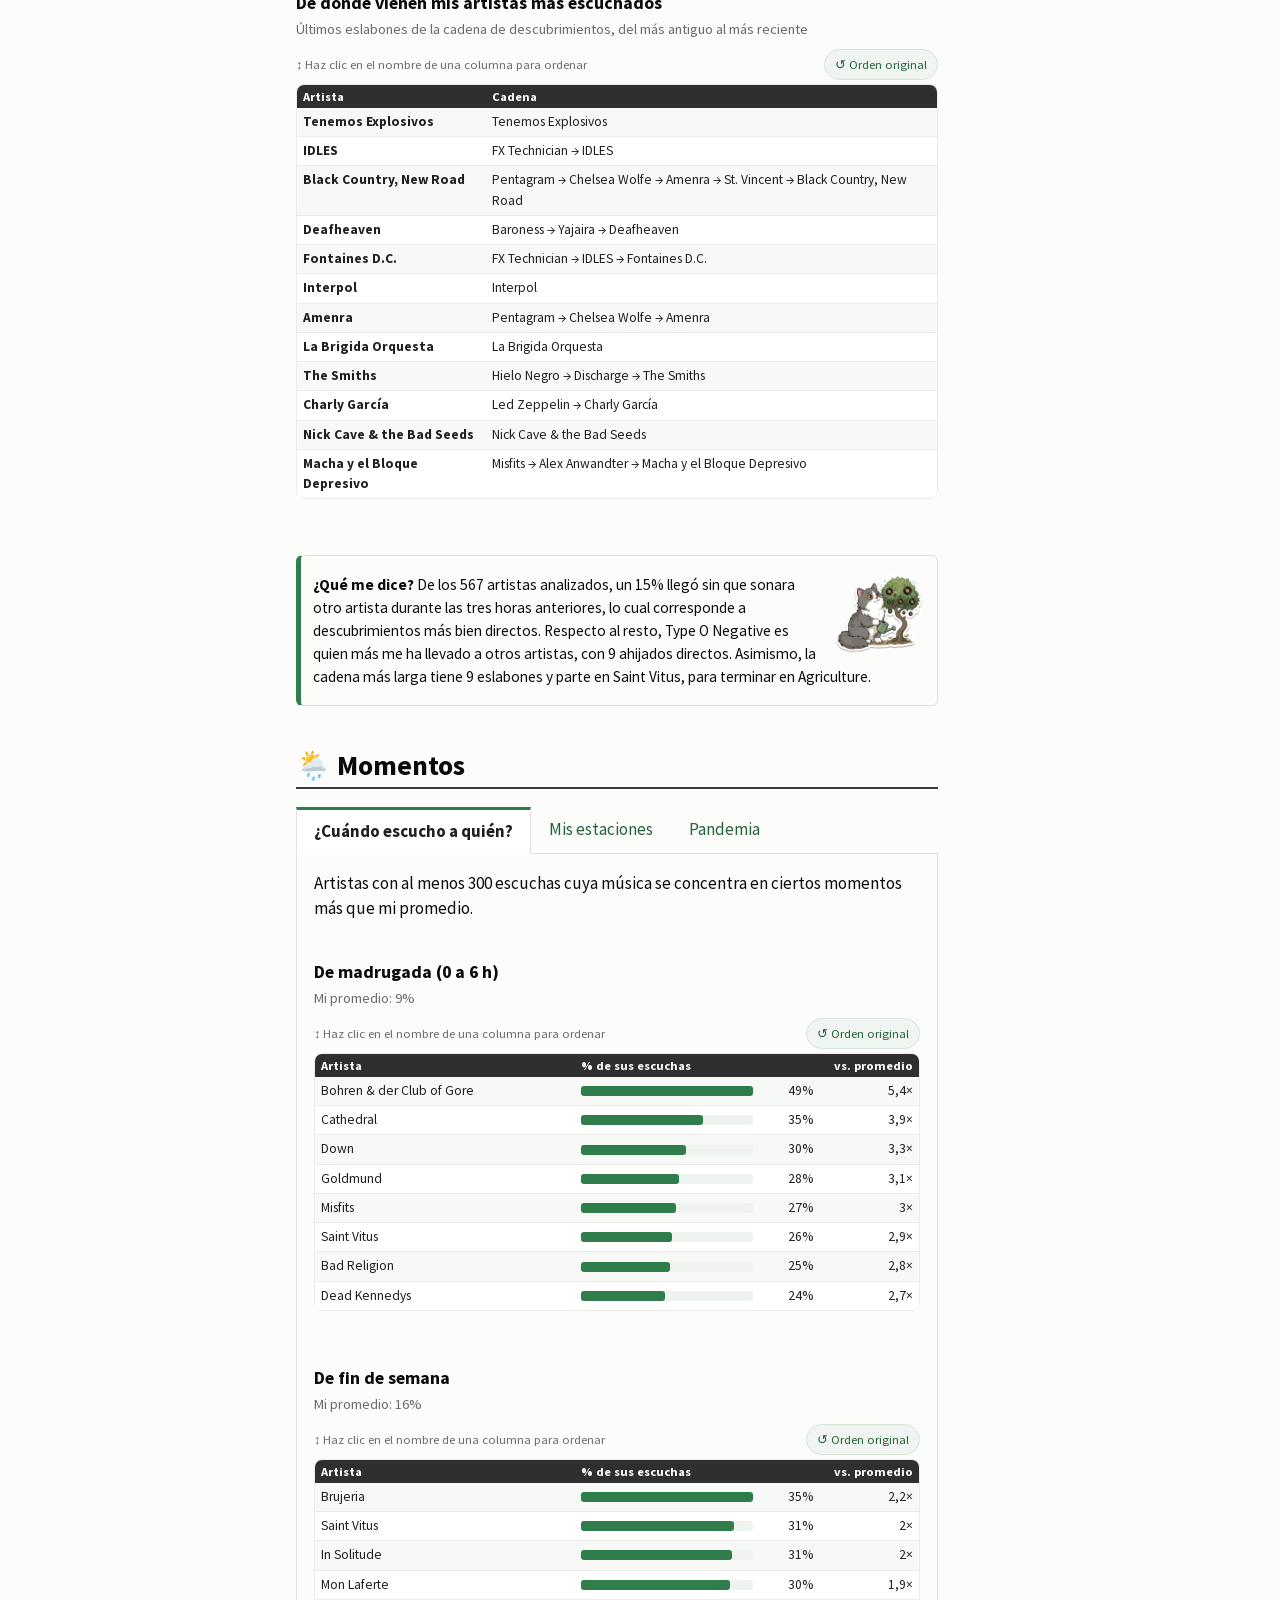
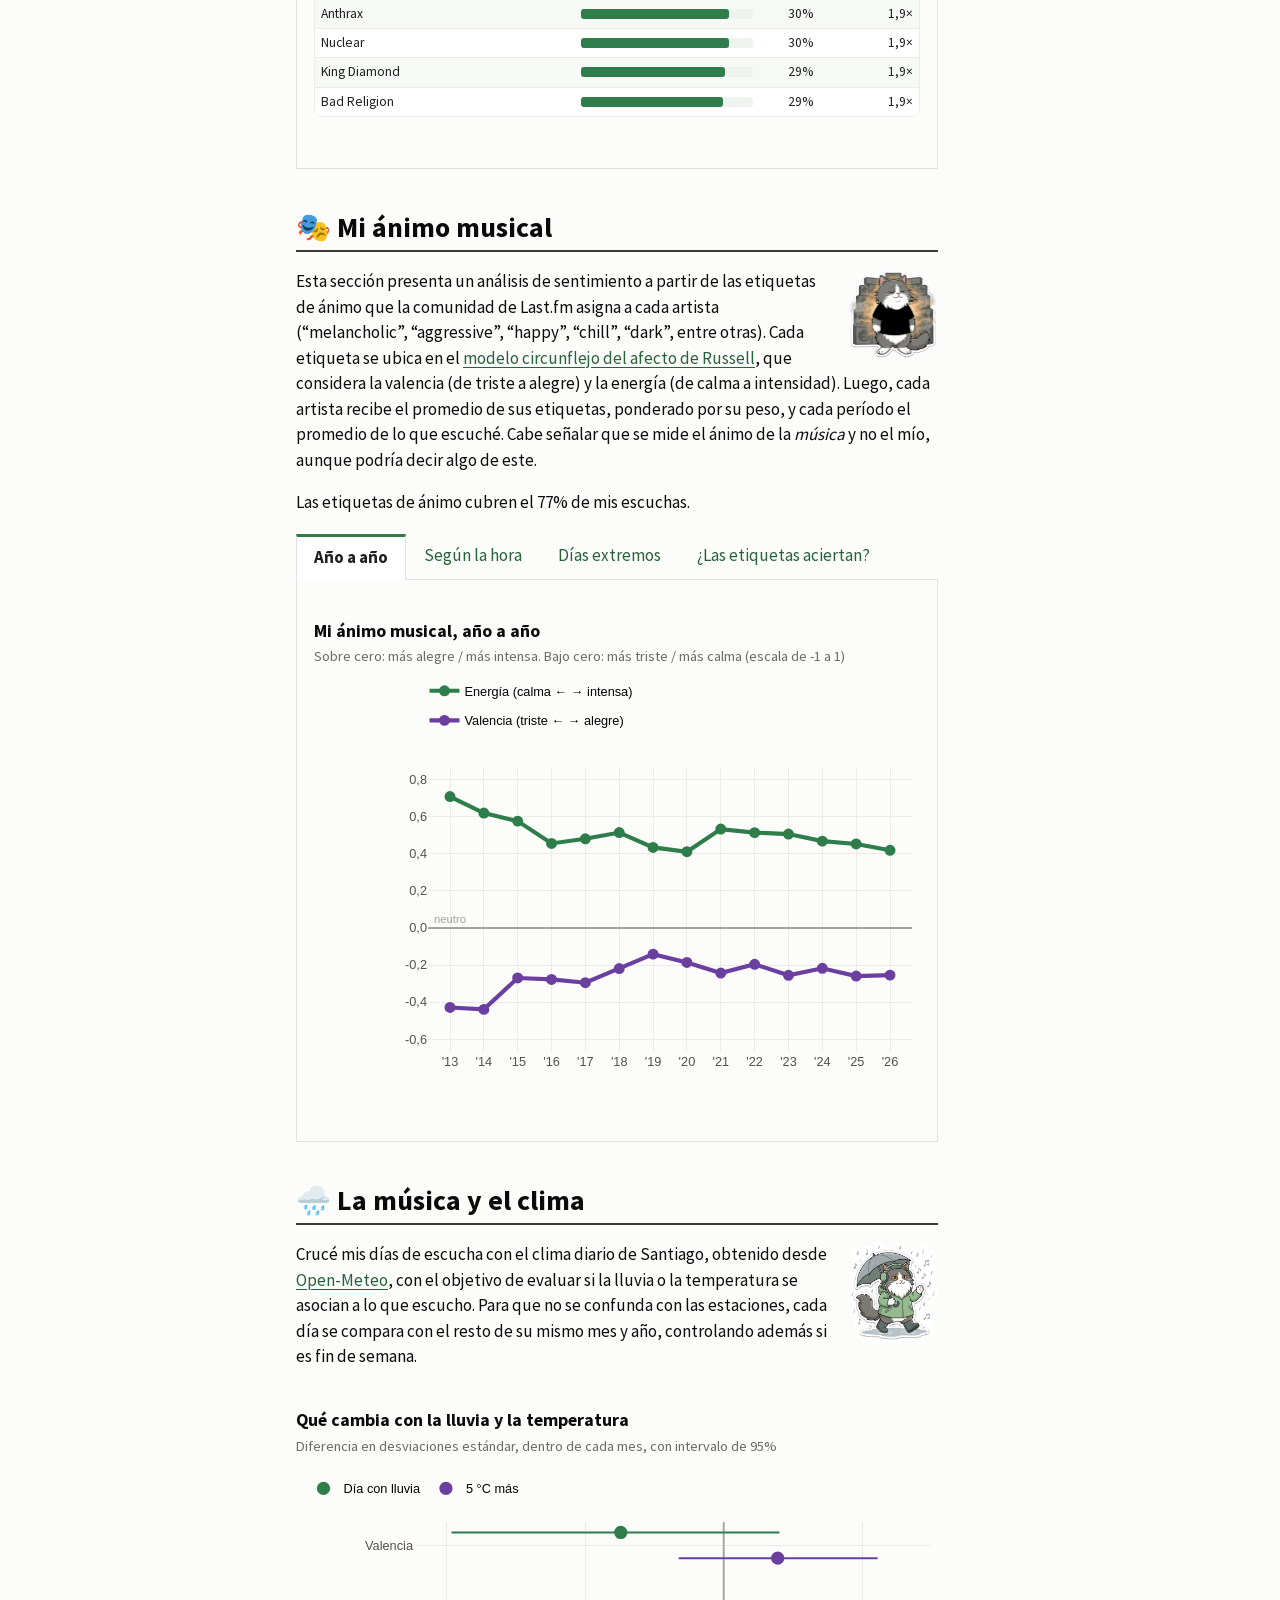
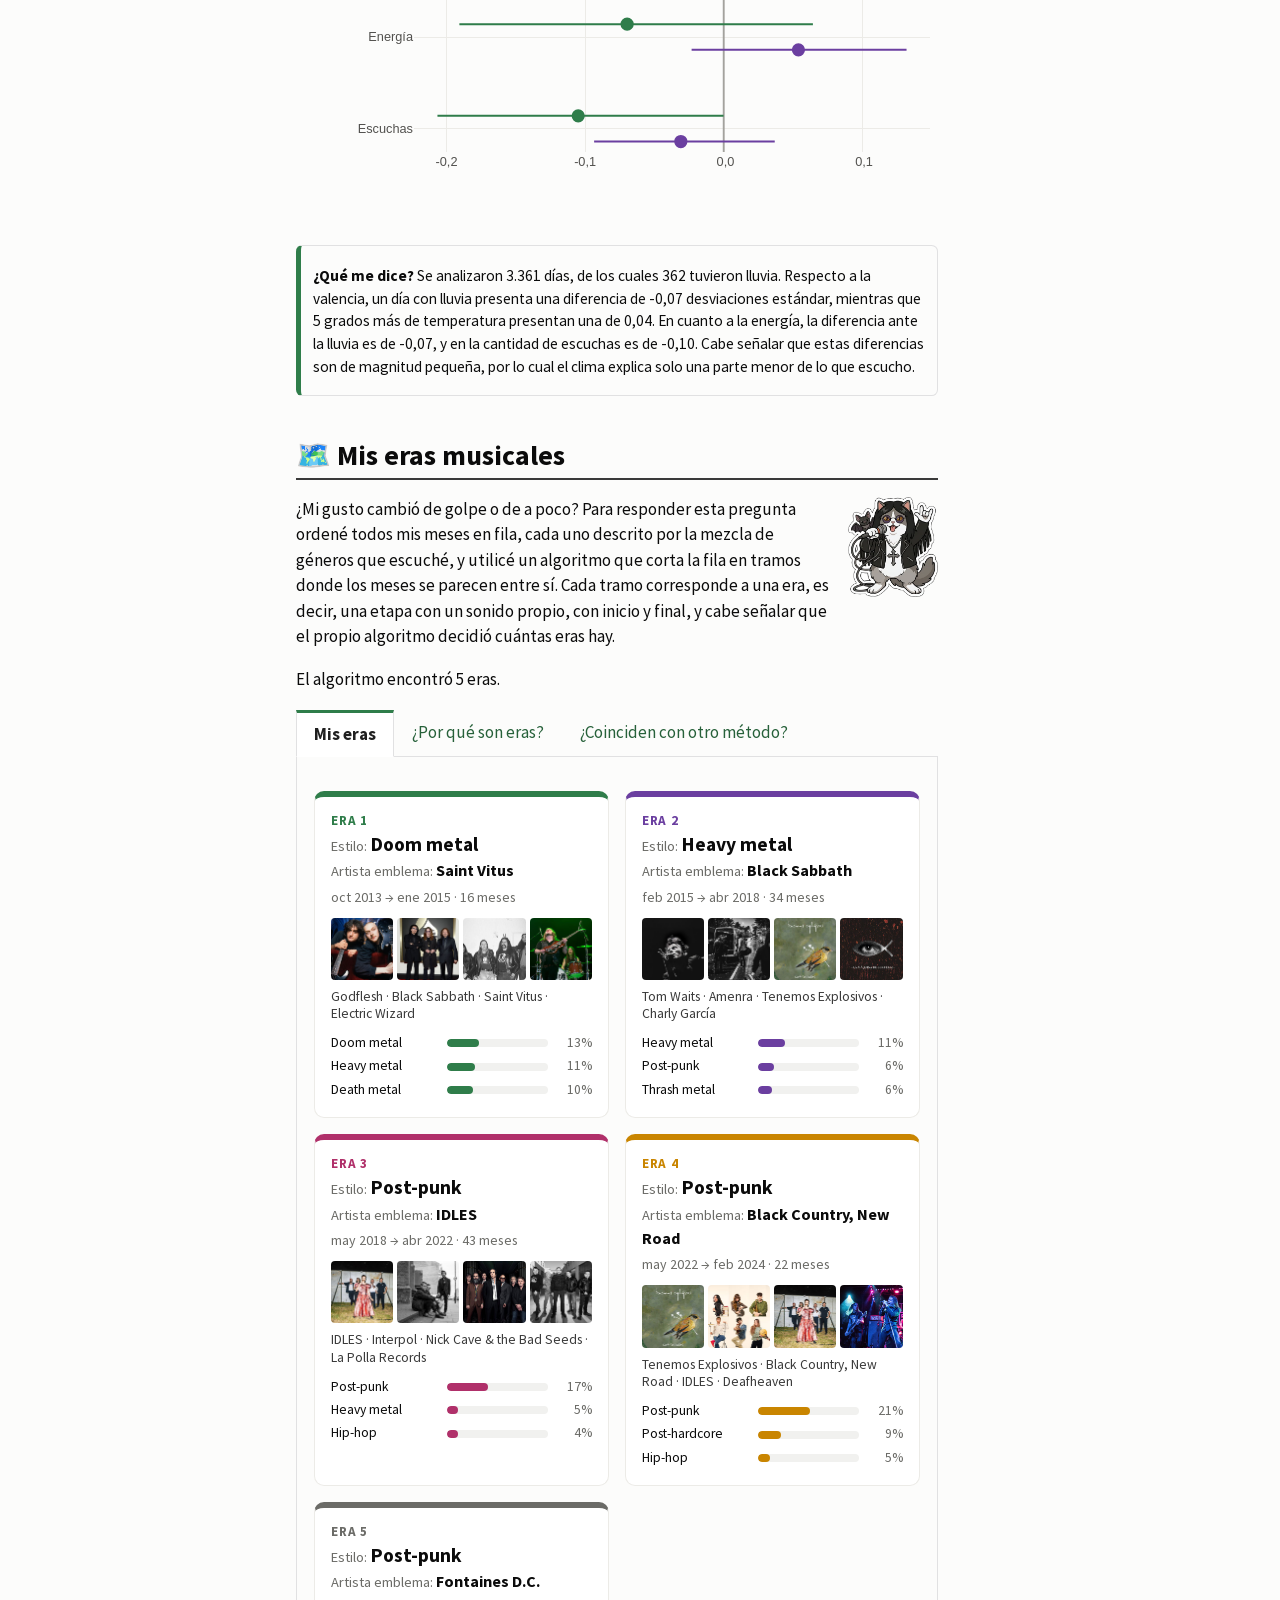
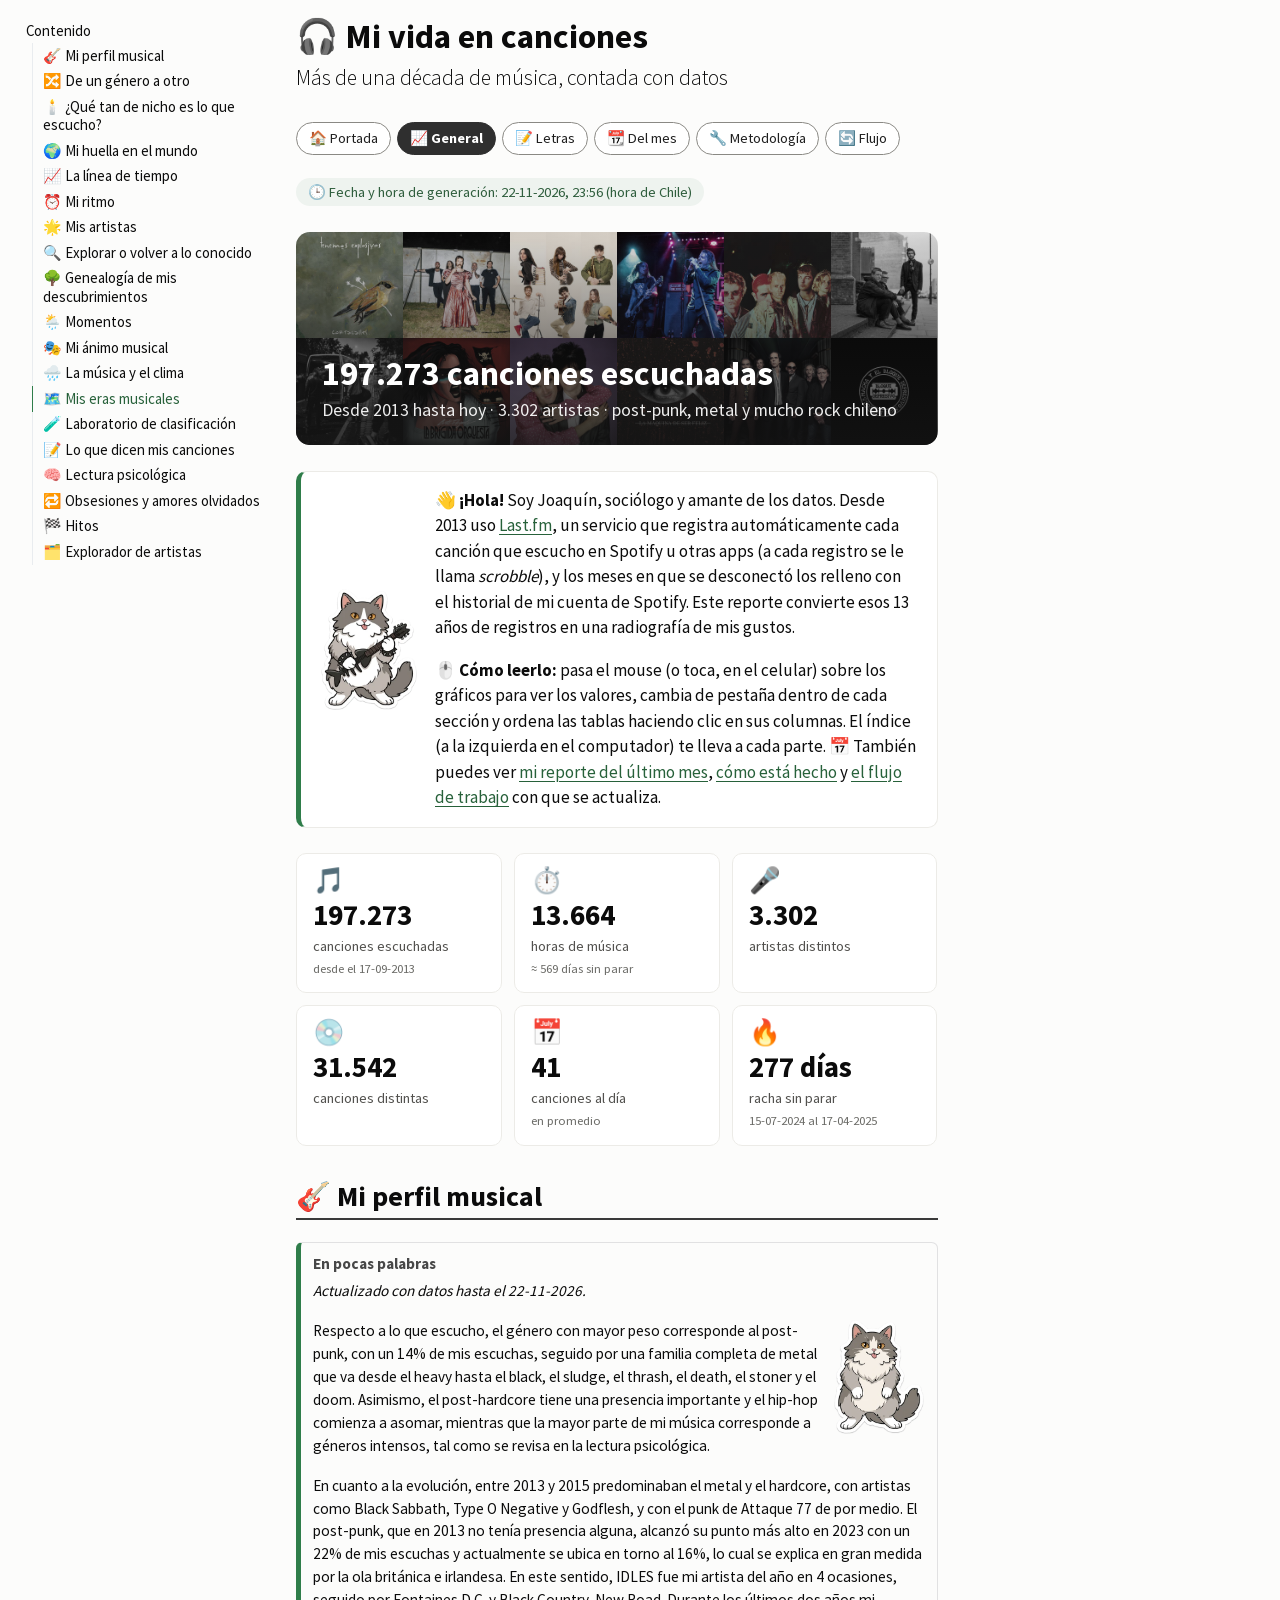
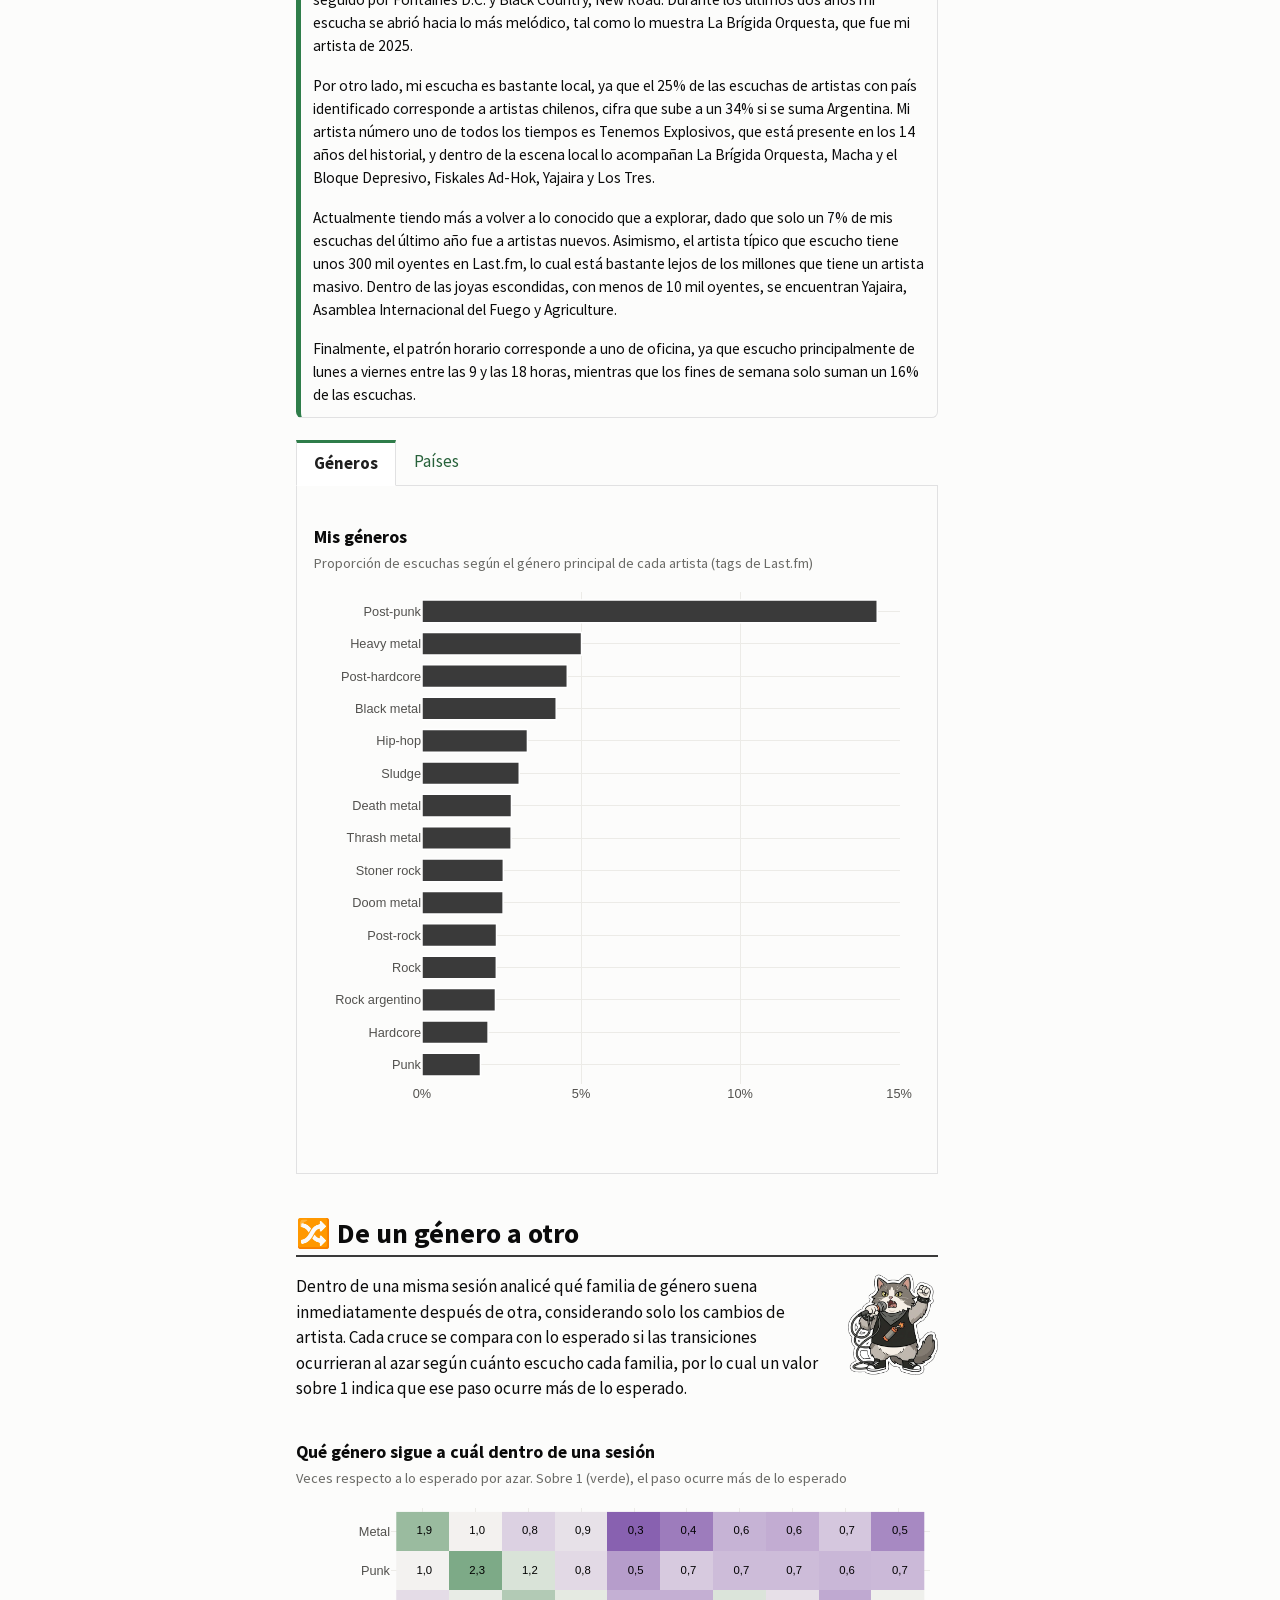
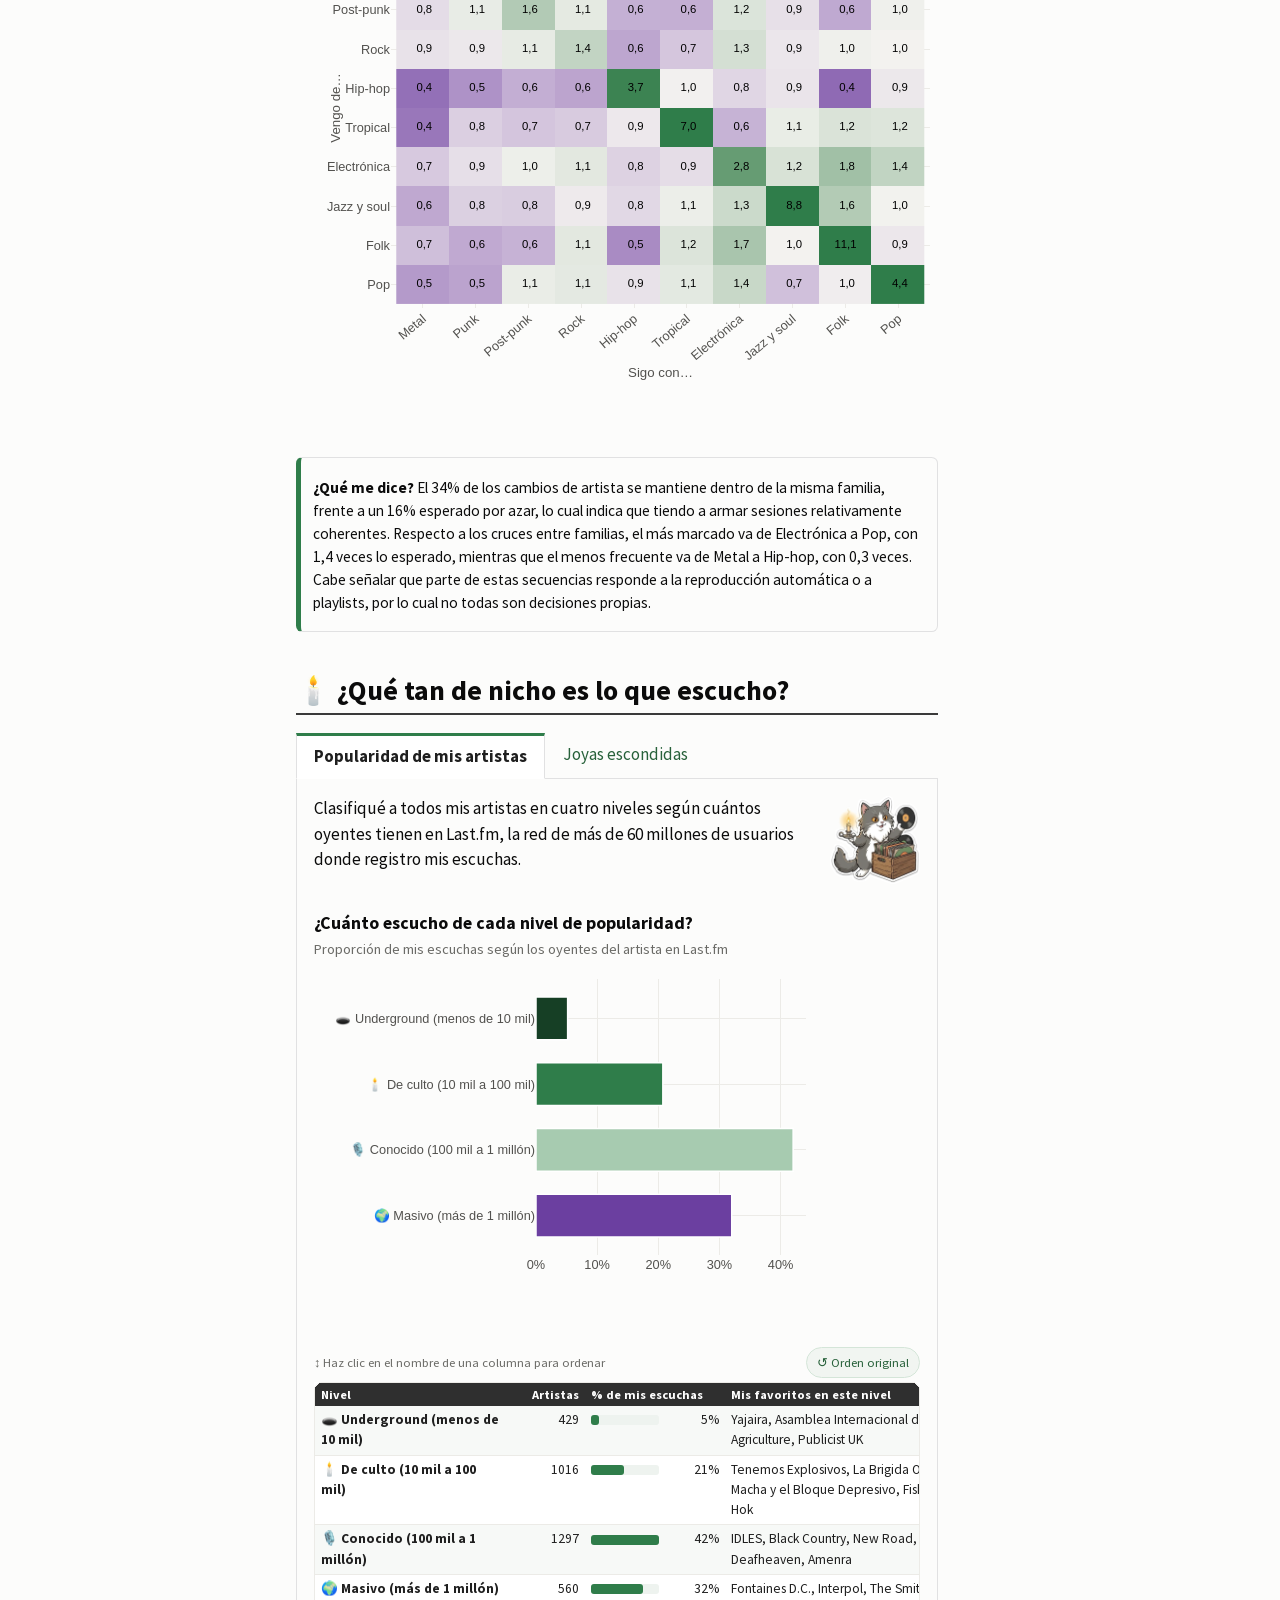
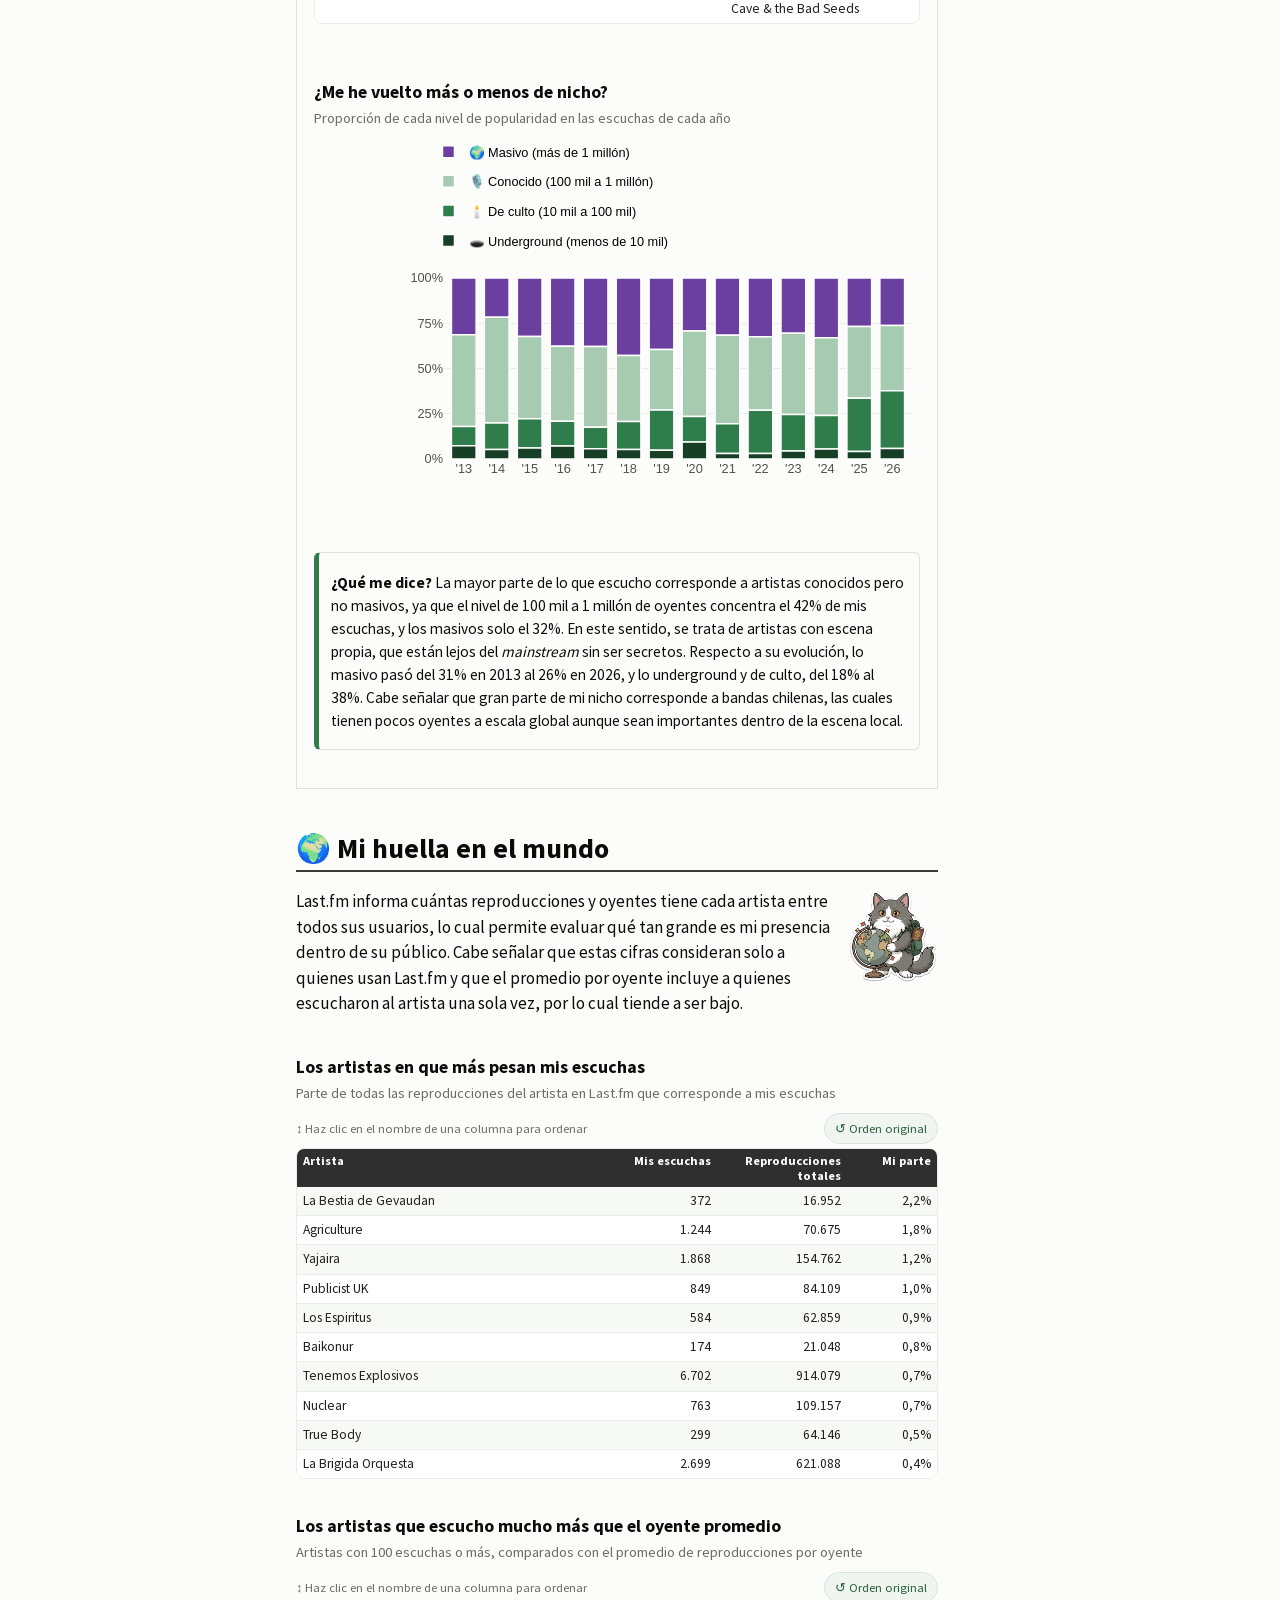
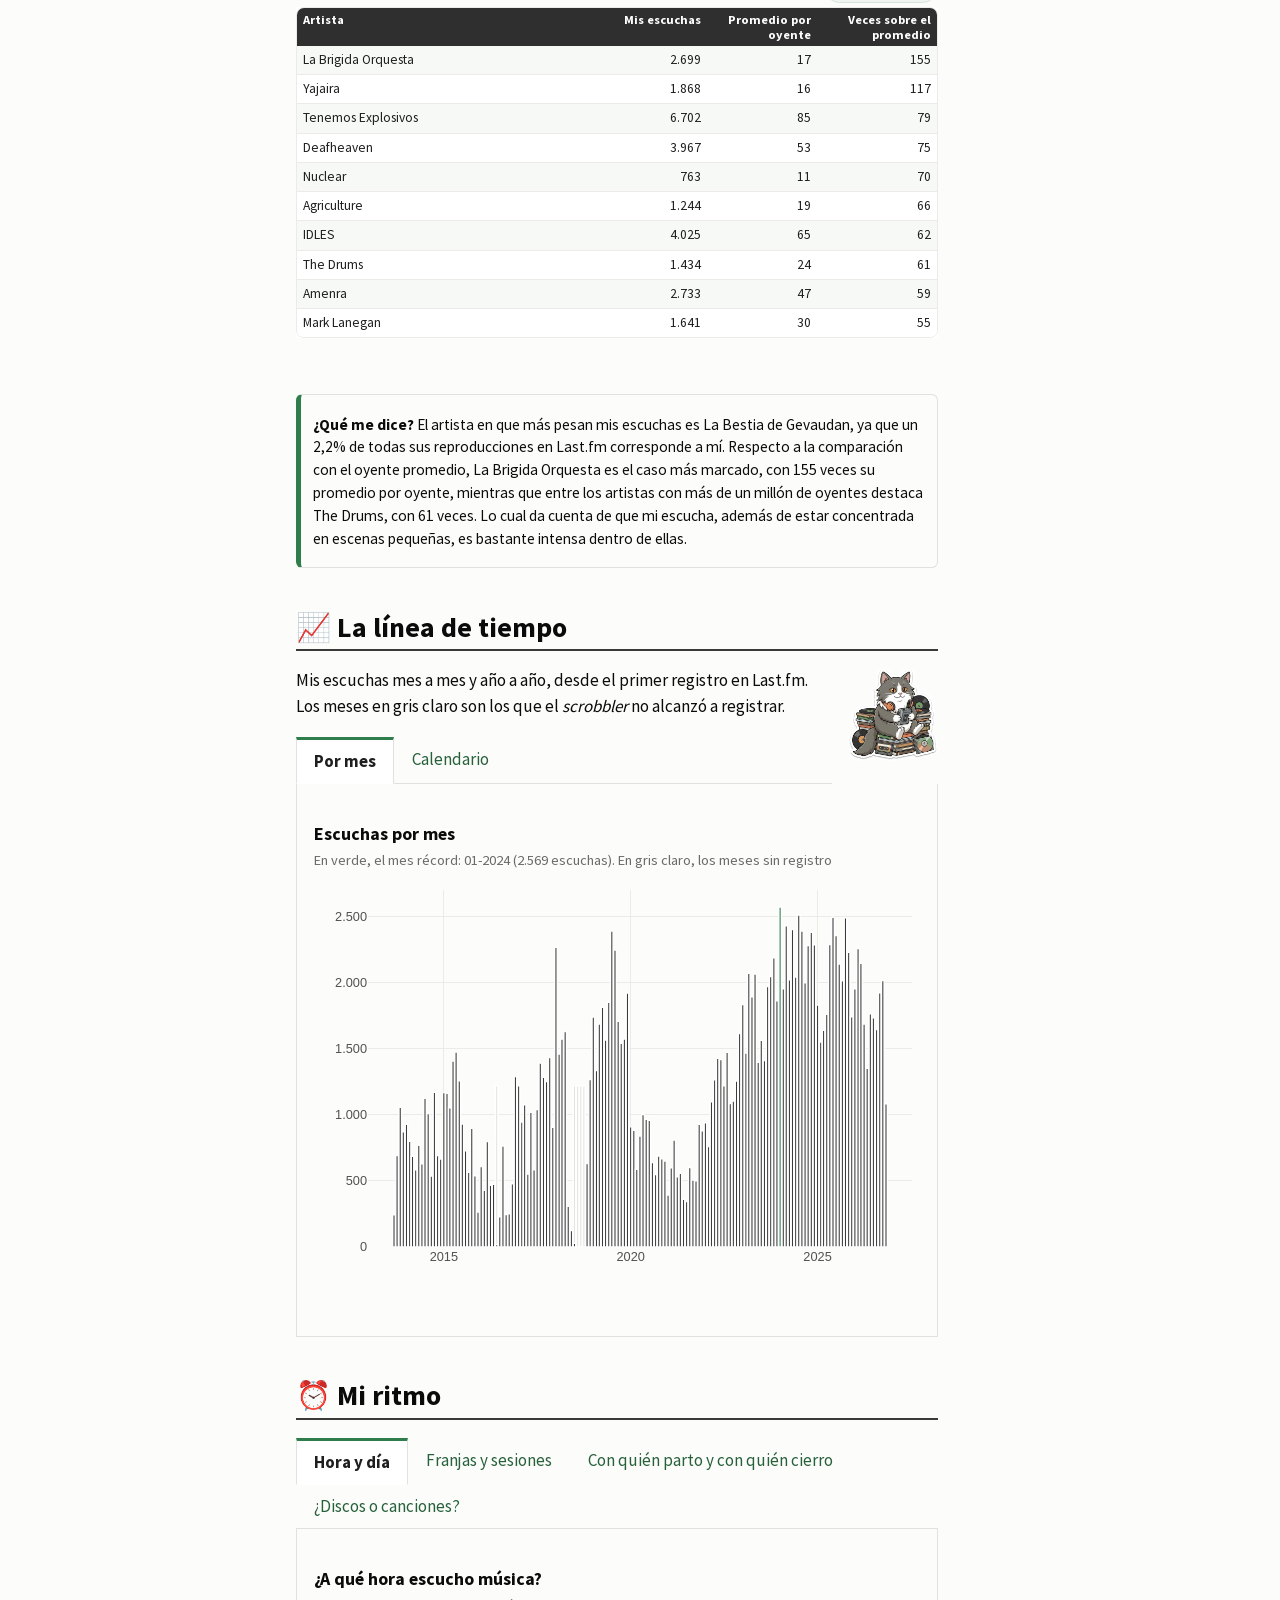
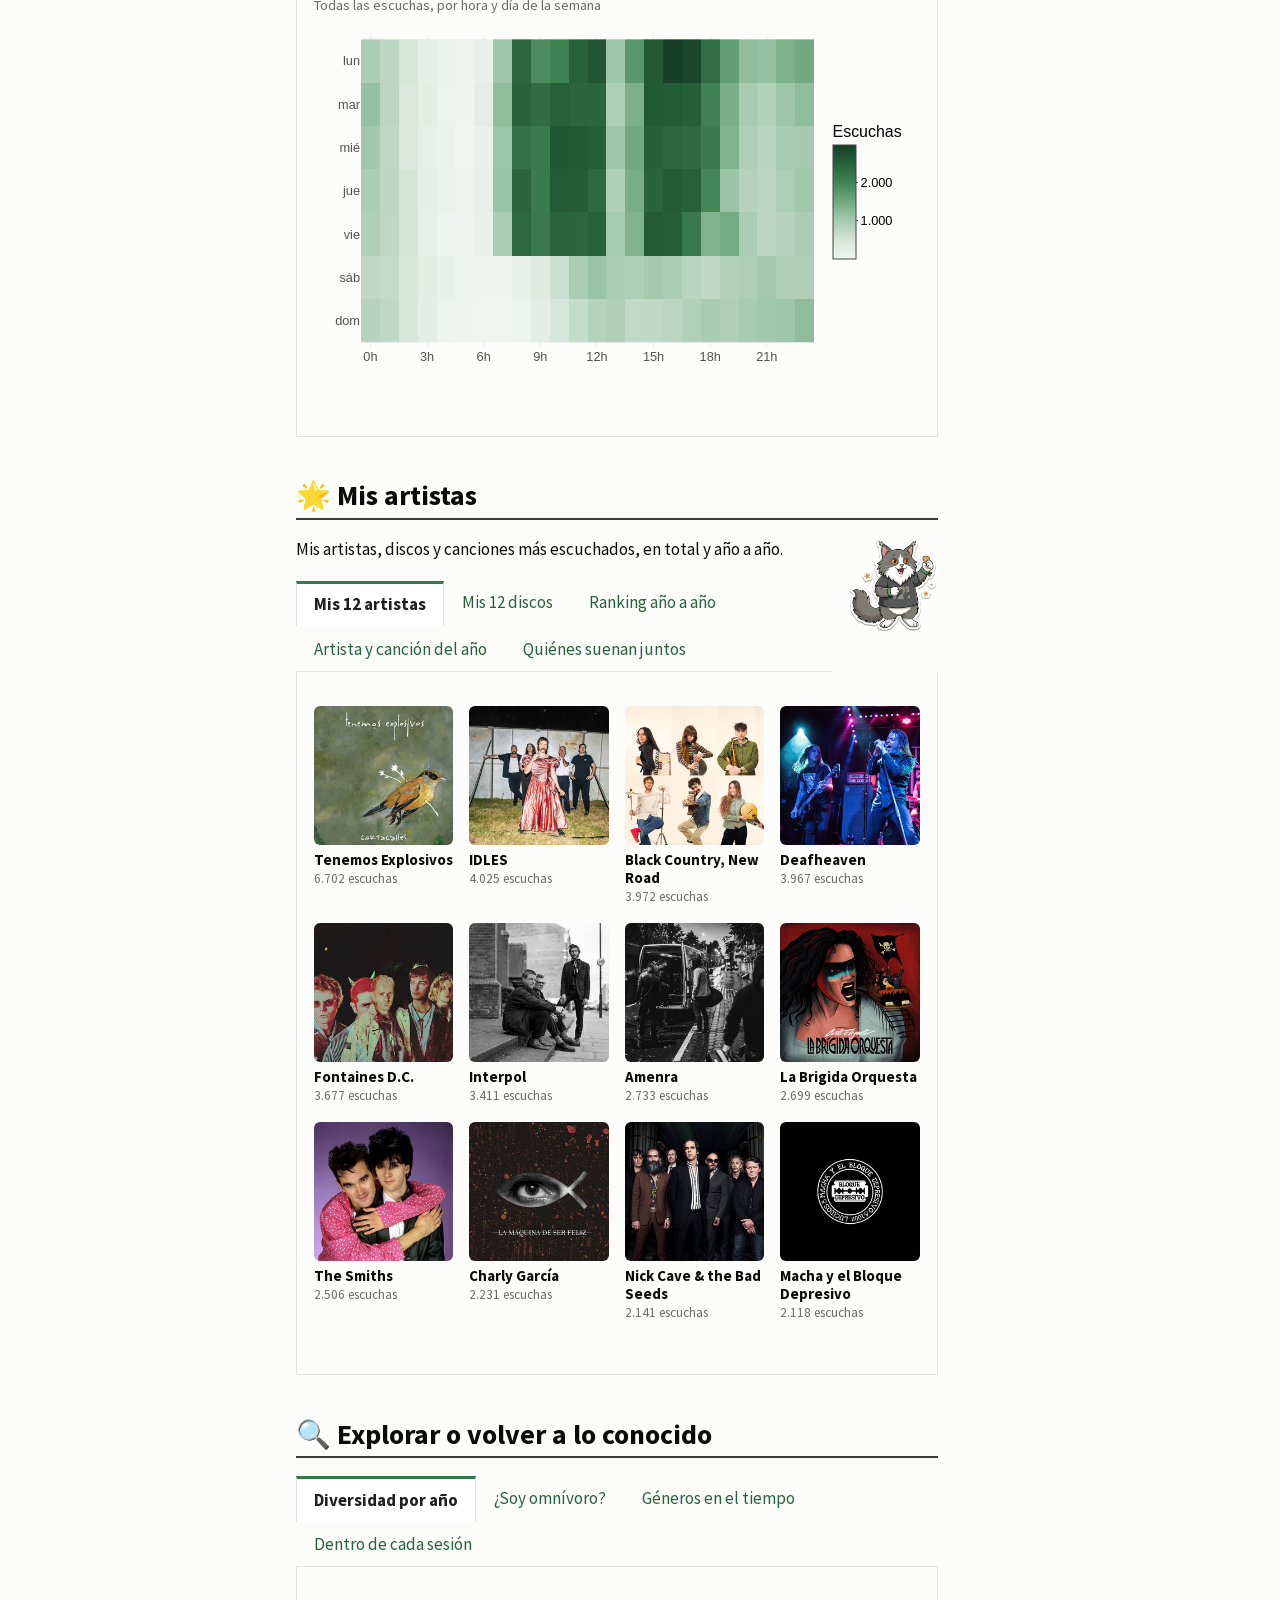
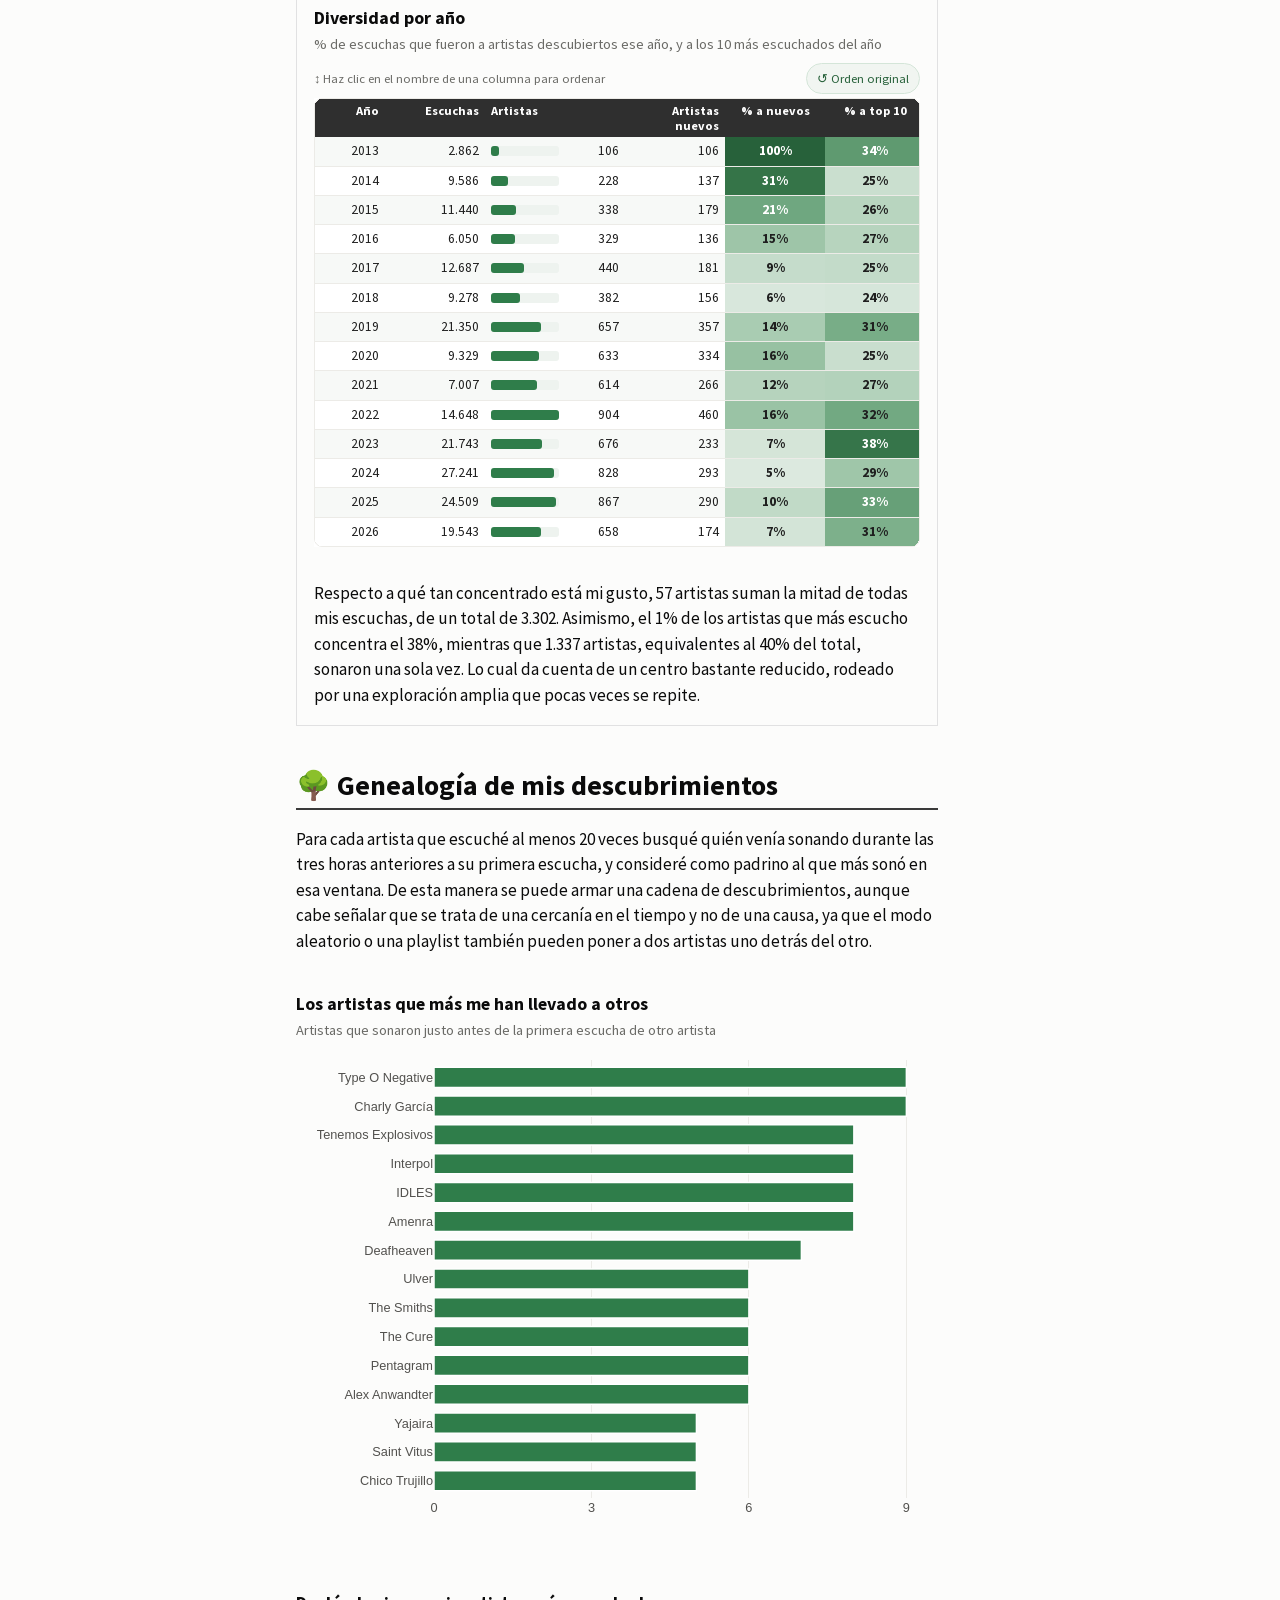
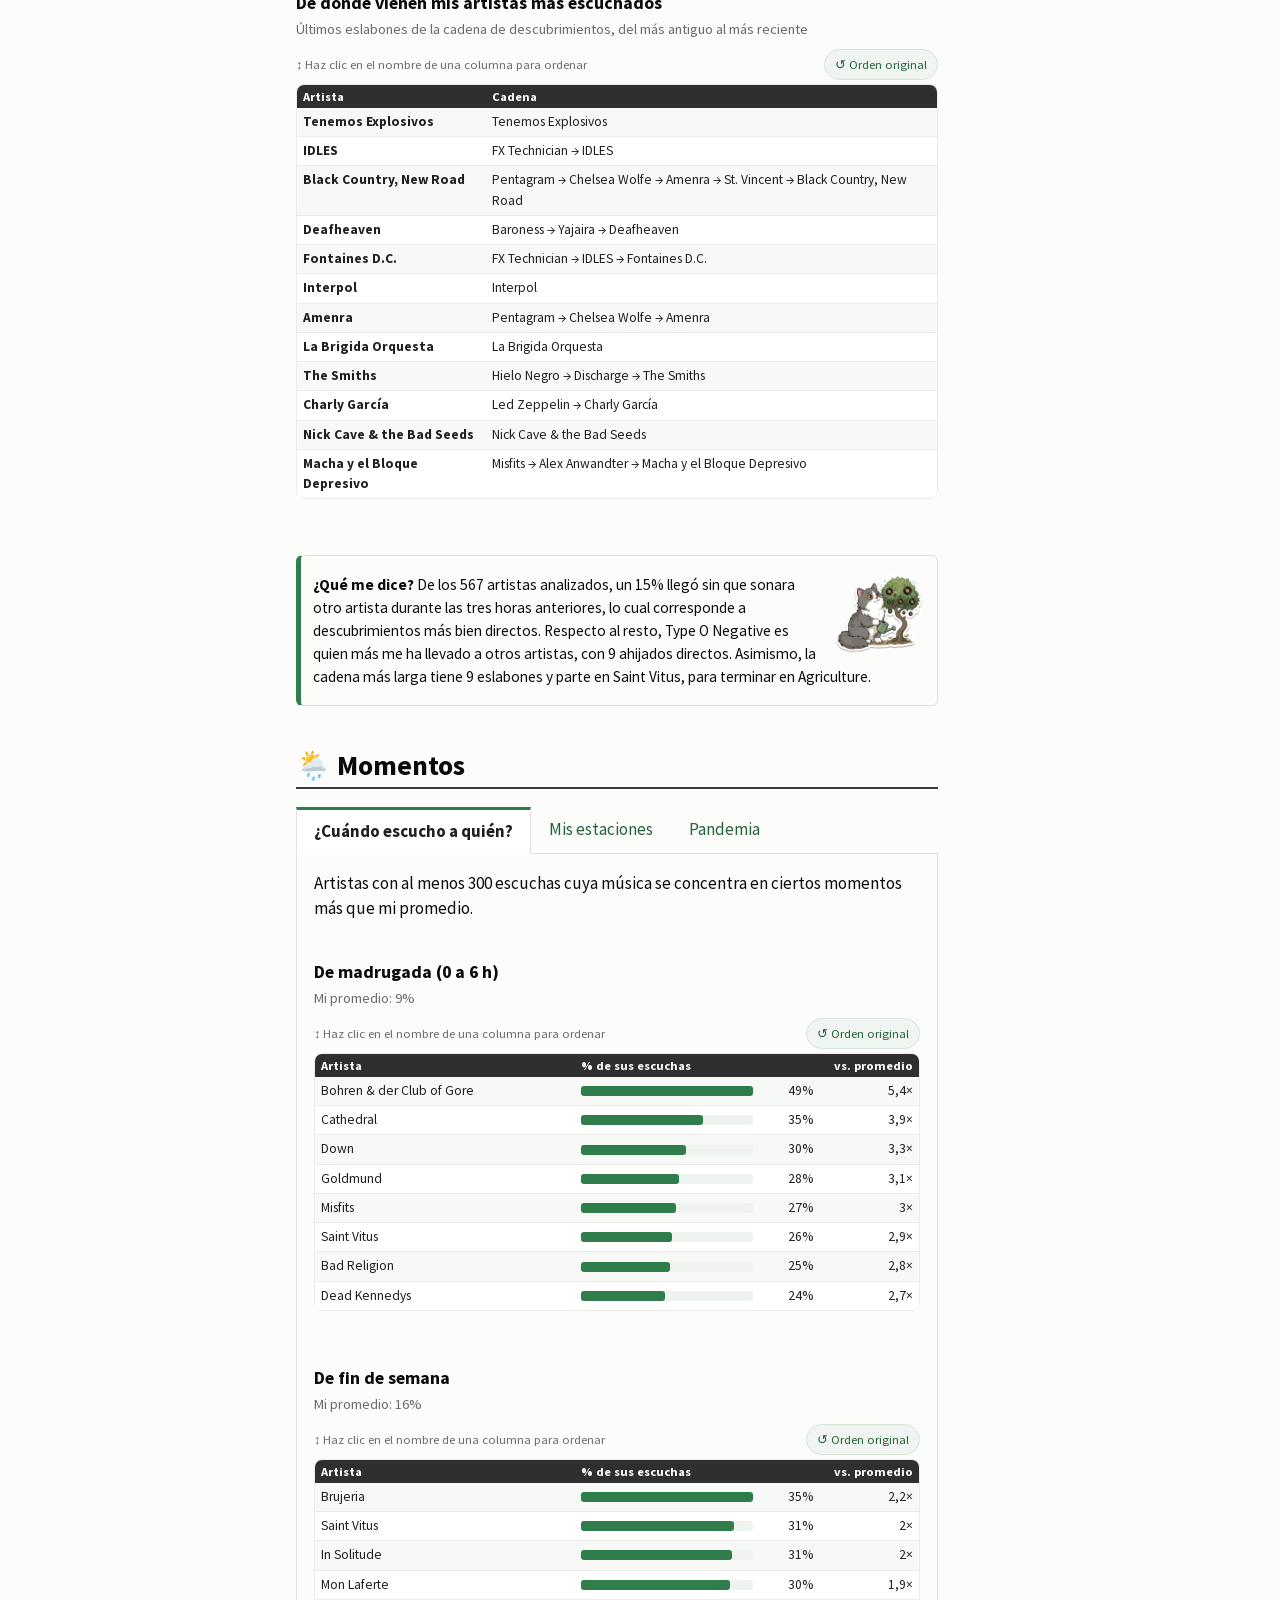
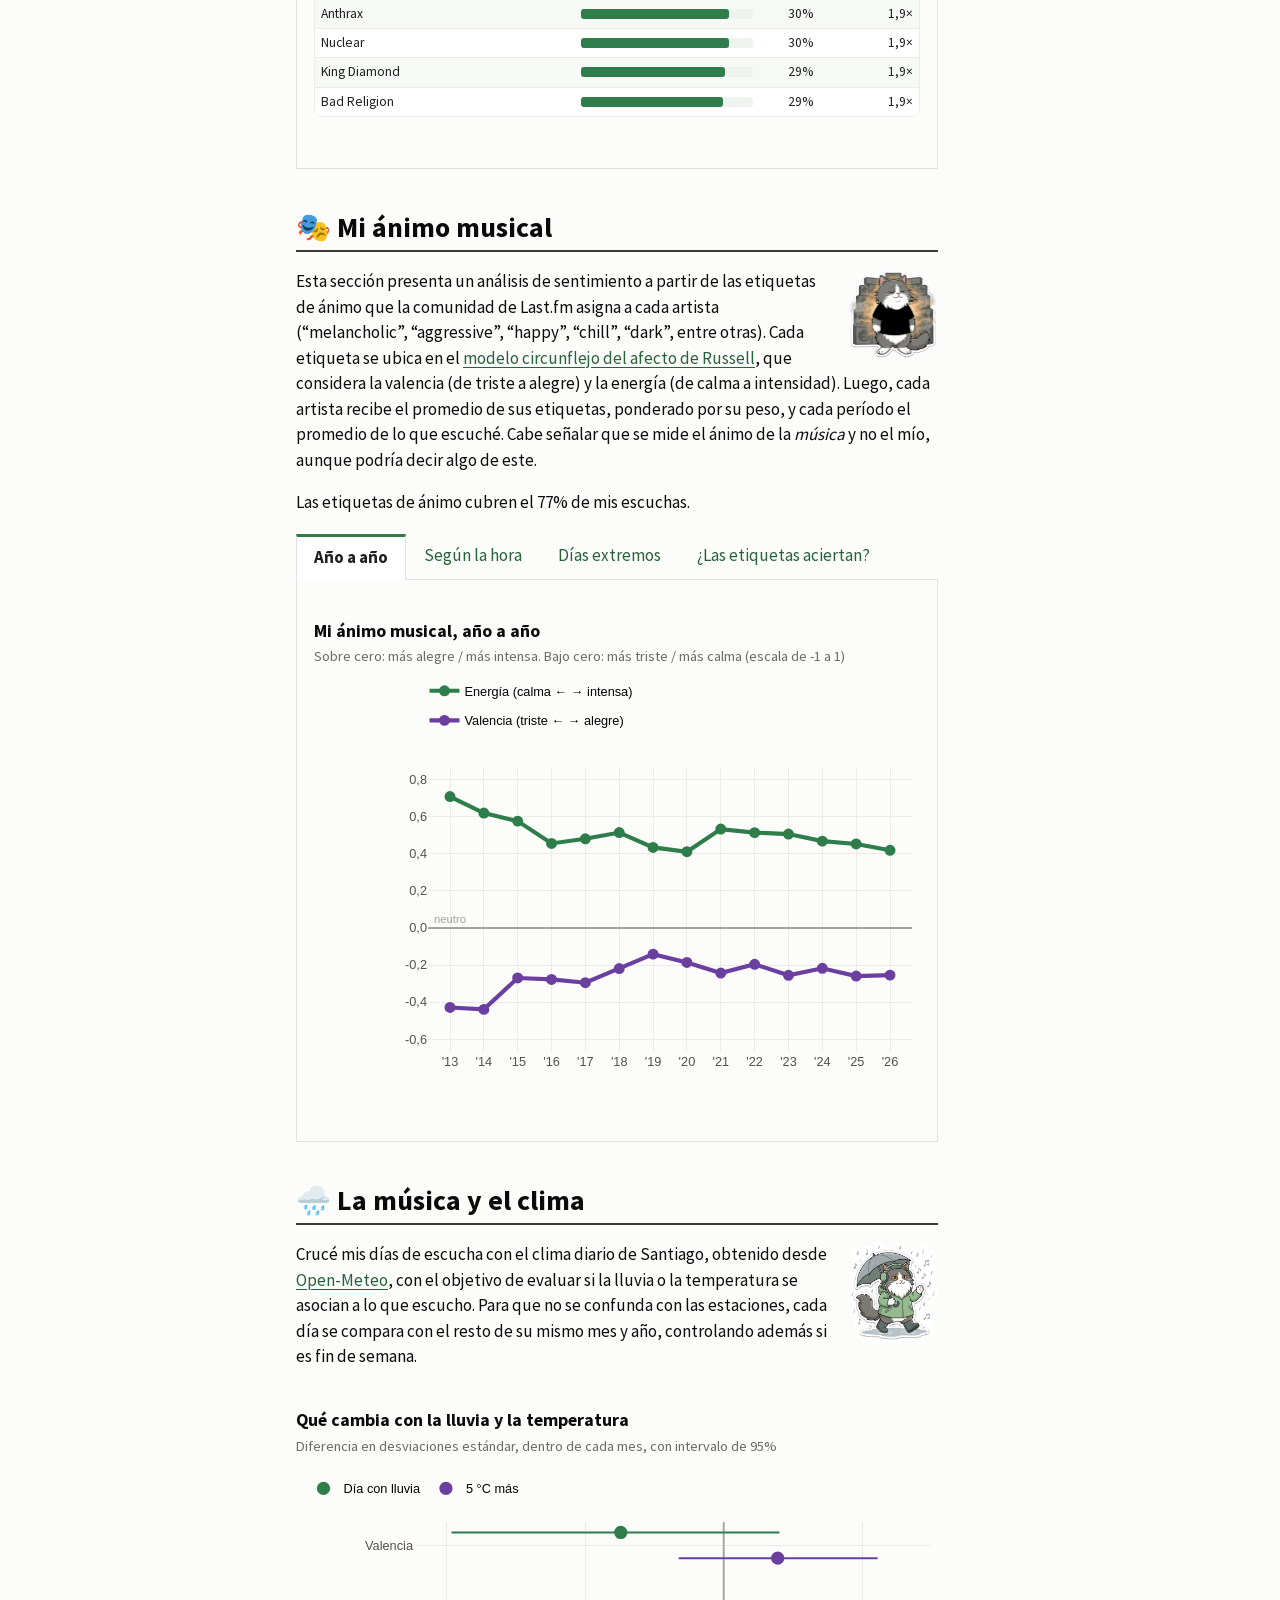
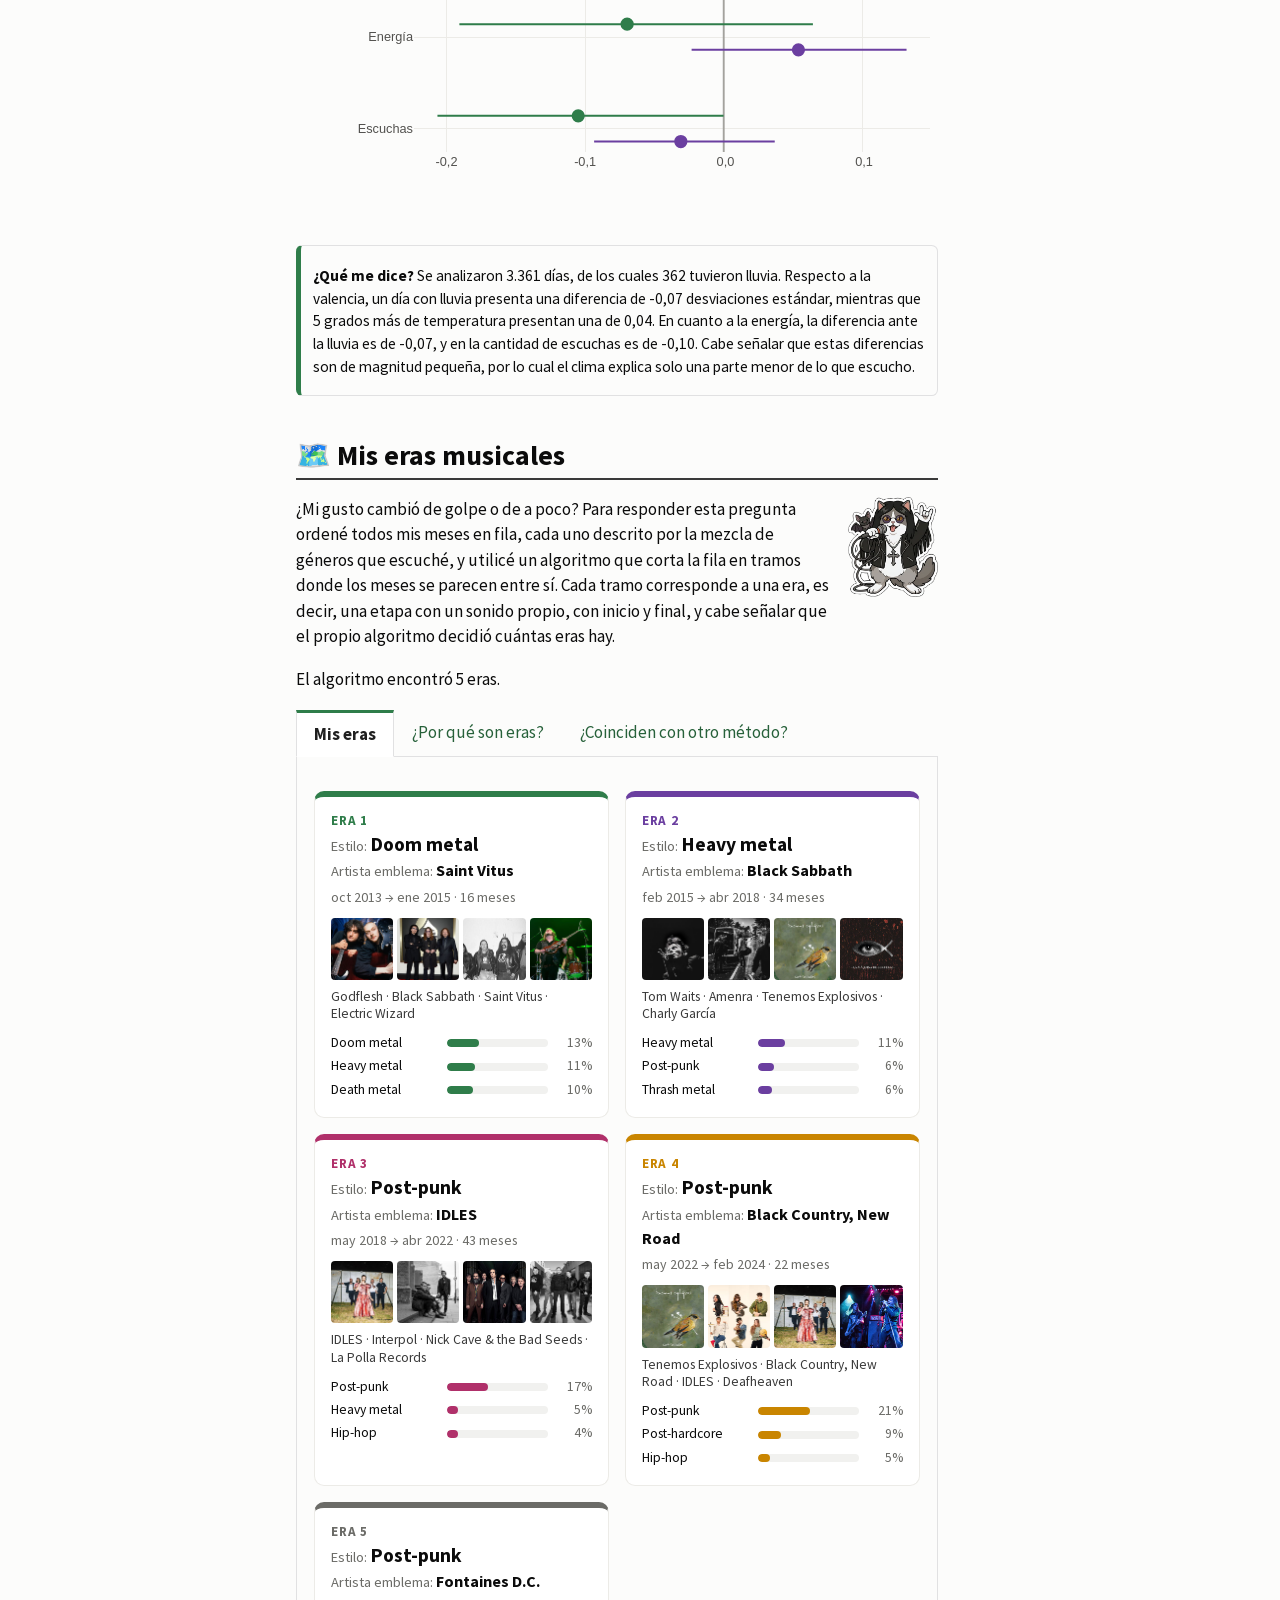
